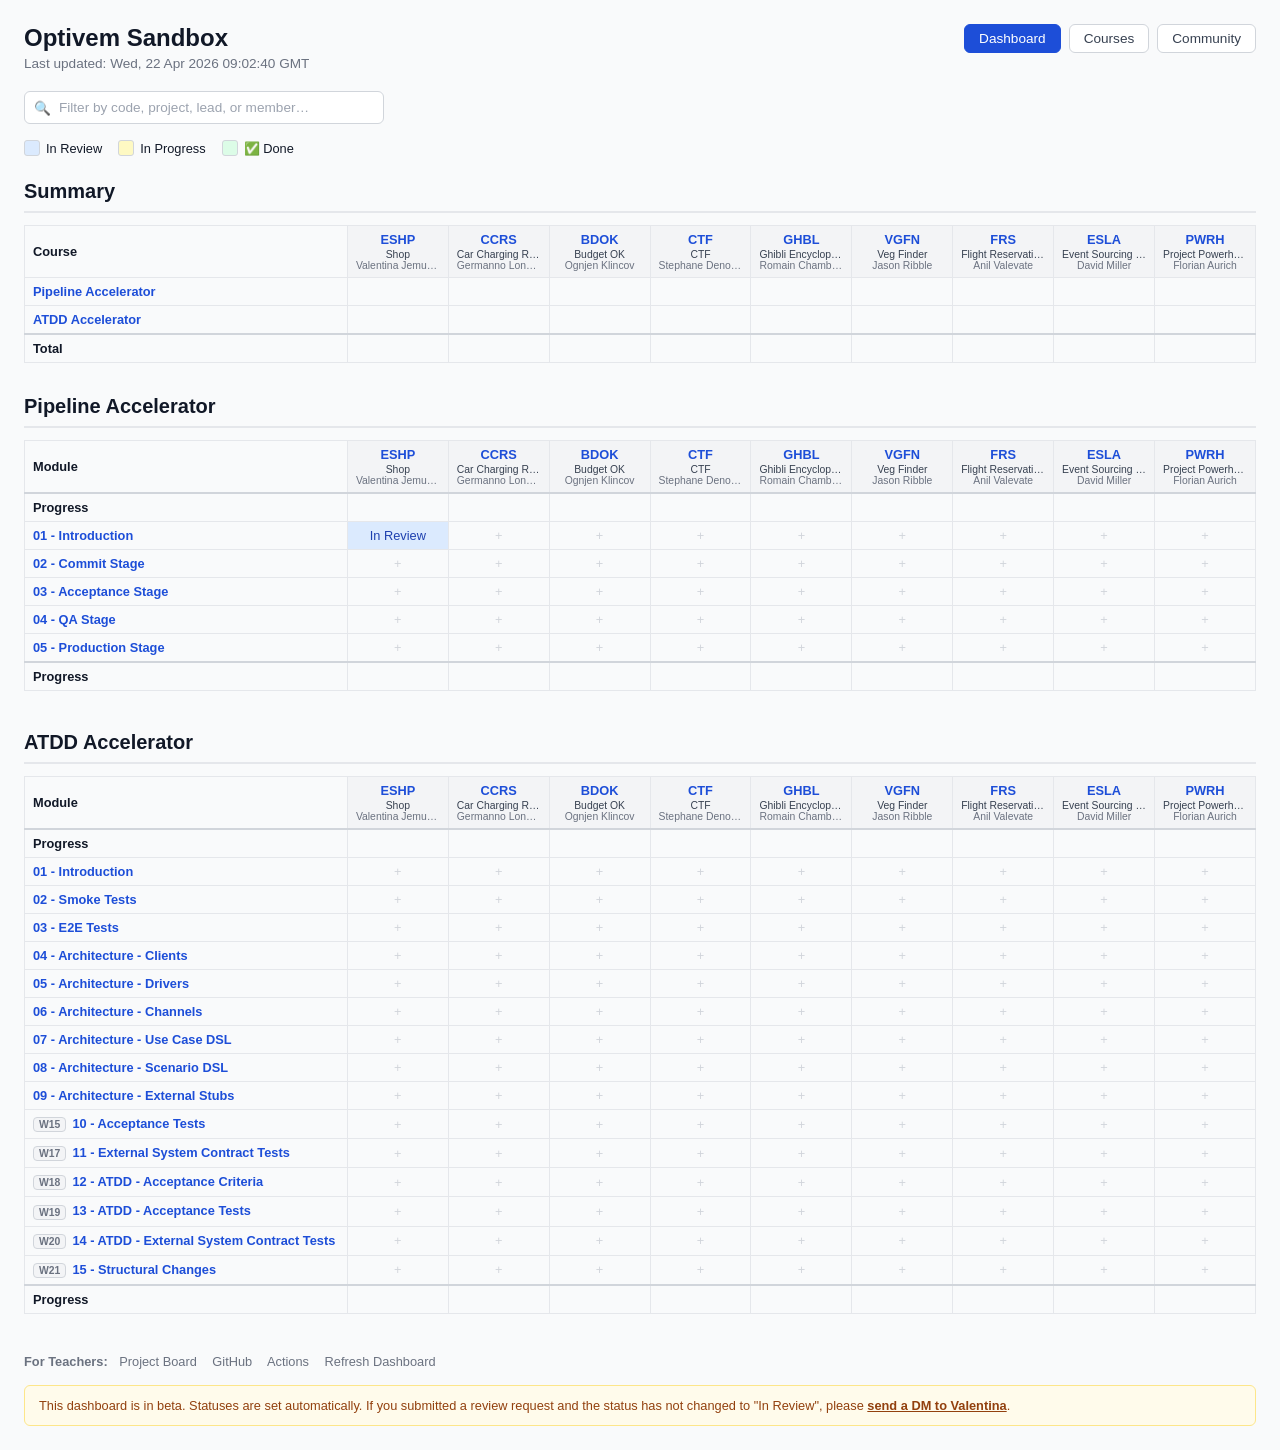
==== docs/index.html @ 404625a9 "chore: regenerate dashboard [skip ci]" ====
<!DOCTYPE html>
<html lang="en">
<head>
  <meta charset="UTF-8">
  <meta name="viewport" content="width=device-width, initial-scale=1.0">
  <title>Optivem Sandbox</title>
  <style>    * { margin: 0; padding: 0; box-sizing: border-box; }
    body { font-family: -apple-system, BlinkMacSystemFont, "Segoe UI", Roboto, sans-serif; background: #f9fafb; color: #111827; padding: 24px; }
    .header { display: flex; justify-content: space-between; align-items: flex-start; margin-bottom: 20px; }
    .header-left h1 { font-size: 1.5rem; margin-bottom: 4px; }
    .subtitle { color: #6b7280; font-size: 0.85rem; }
    .nav-tabs { display: flex; gap: 8px; }
    .nav-tab { display: inline-block; padding: 6px 14px; font-size: 0.85rem; font-weight: 500; border-radius: 6px; text-decoration: none; border: 1px solid #d1d5db; color: #374151; background: #fff; cursor: pointer; font-family: inherit; }
    .nav-tab:hover { background: #f3f4f6; }
    .nav-tab.active { background: #1d4ed8; color: #fff; border-color: #1d4ed8; cursor: default; }
    .summary-section { margin-bottom: 32px; }
    .summary-label { text-align: left; font-weight: 600; background: #f9fafb; white-space: nowrap; width: 320px; min-width: 320px; max-width: 320px; }
    .summary-label a { color: #1d4ed8; text-decoration: none; }
    .summary-label a:hover { text-decoration: underline; }
    .course-section { margin-bottom: 40px; }
    .course-title { font-size: 1.25rem; margin-bottom: 12px; padding-bottom: 8px; border-bottom: 2px solid #e5e7eb; }
    .course-empty { color: #6b7280; font-size: 0.85rem; font-style: italic; padding: 16px 0; }
    .table-wrapper { overflow-x: auto; }
    table { border-collapse: collapse; width: 100%; font-size: 0.8rem; }
    th, td { border: 1px solid #e5e7eb; padding: 6px 8px; text-align: center; white-space: nowrap; }
    th { background: #f3f4f6; font-weight: 600; position: sticky; top: 0; }
    .module-name { text-align: left; font-weight: 600; background: #f9fafb; white-space: nowrap; width: 320px; min-width: 320px; max-width: 320px; }
    .module-name a { color: #1d4ed8; text-decoration: none; }
    .module-name a:hover { text-decoration: underline; }
    .week-badge { display: inline-block; font-size: 0.65rem; font-weight: 600; color: #6b7280; background: #f3f4f6; border: 1px solid #d1d5db; border-radius: 4px; padding: 1px 5px; margin-right: 6px; vertical-align: middle; }
    .project-header { width: 80px; min-width: 80px; max-width: 80px; }
    .project-header a { color: #1d4ed8; text-decoration: none; }
    .project-header a:hover { text-decoration: underline; }
    .project-full-name { font-size: 0.65rem; font-weight: 400; color: #374151; margin-top: 2px; white-space: nowrap; overflow: hidden; text-overflow: ellipsis; }
    .project-lead { font-size: 0.65rem; font-weight: 400; color: #6b7280; white-space: nowrap; overflow: hidden; text-overflow: ellipsis; }
    .progress-row td { border-top: 2px solid #d1d5db; }
    .cell { width: 80px; min-width: 80px; max-width: 80px; overflow: hidden; text-overflow: ellipsis; }
    .cell a { text-decoration: none; display: block; width: 100%; }
    .cell a:hover { opacity: 0.8; }
    .cell-missing { color: #9ca3af; }
    .cell-missing a { color: #d1d5db; text-decoration: none; display: block; width: 100%; }
    .cell-missing a:hover { color: #6b7280; }
    .cell-in-review { background: #dbeafe; } .cell-in-review a { color: #1e40af; }
    .cell-in-progress { background: #fef9c3; } .cell-in-progress a { color: #92400e; }
    .cell-done { background: #dcfce7; } .cell-done a { color: #166534; }
    .progress-cell { min-width: 100px; font-weight: 600; font-size: 0.75rem; }
    .progress-active { color: #166534; }
    .progress-none { color: #9ca3af; }
    .legend { margin-top: 16px; margin-bottom: 24px; display: flex; gap: 16px; flex-wrap: wrap; font-size: 0.8rem; }
    .legend-item { display: flex; align-items: center; gap: 6px; }
    .legend-swatch { width: 16px; height: 16px; border-radius: 3px; border: 1px solid #d1d5db; }
    .module-legend { margin-top: 16px; font-size: 0.8rem; }
    .module-legend h3 { font-size: 0.85rem; margin-bottom: 6px; }
    .module-legend-list { display: grid; grid-template-columns: repeat(auto-fill, minmax(280px, 1fr)); gap: 2px 24px; }
    .module-legend-item { color: #374151; }
    .module-legend-item span { color: #6b7280; font-weight: 600; margin-right: 4px; }
    .disclaimer { margin-top: 16px; padding: 10px 14px; background: #fffbeb; border: 1px solid #fde68a; border-radius: 6px; font-size: 0.8rem; color: #92400e; line-height: 1.5; }
    .disclaimer a { color: #92400e; font-weight: 600; text-decoration: underline; }
    .disclaimer a:hover { color: #78350f; }
    .filter-bar { margin-bottom: 16px; position: relative; max-width: 360px; }
    .filter-input { width: 100%; padding: 8px 12px 8px 34px; font-size: 0.85rem; font-family: inherit; border: 1px solid #d1d5db; border-radius: 6px; background: #fff; color: #111827; outline: none; }
    .filter-input:focus { border-color: #1d4ed8; box-shadow: 0 0 0 2px rgba(29,78,216,0.15); }
    .filter-input::placeholder { color: #9ca3af; }
    .filter-icon { position: absolute; left: 10px; top: 50%; transform: translateY(-50%); color: #9ca3af; pointer-events: none; font-size: 0.85rem; }
    .teacher-links { margin-top: 16px; font-size: 0.8rem; color: #6b7280; }
    .teacher-links span { font-weight: 600; margin-right: 8px; }
    .teacher-links a { color: #6b7280; text-decoration: none; margin-right: 12px; }
    .teacher-links a:hover { color: #1d4ed8; text-decoration: underline; }
    /* Mobile cards */
    .cards { display: none; }
    .course-section-mobile { margin-bottom: 32px; }
    .card { background: #fff; border: 1px solid #e5e7eb; border-radius: 8px; padding: 16px; margin-bottom: 12px; }
    .card-header { display: flex; justify-content: space-between; align-items: baseline; margin-bottom: 8px; }
    .card-code { font-size: 0.7rem; color: #6b7280; font-weight: 600; }
    .card-name { font-size: 1rem; font-weight: 600; }
    .card-name a { color: #1d4ed8; text-decoration: none; }
    .card-lead { font-size: 0.8rem; color: #6b7280; margin-bottom: 8px; }
    .card-lead a { color: #6b7280; text-decoration: none; }
    .card-progress-label { font-size: 0.8rem; font-weight: 600; color: #374151; margin-bottom: 8px; }
    .card-modules { list-style: none; font-size: 0.8rem; }
    .card-modules li { display: flex; justify-content: space-between; padding: 4px 0; border-bottom: 1px solid #f3f4f6; }
    .card-modules li:last-child { border-bottom: none; }
    .card-module-item { display: flex; justify-content: space-between; align-items: center; }
    .card-module-name { color: #374151; }
    .card-module-status { font-weight: 600; }
    .card-module-status a { text-decoration: none; }
    .card-status-done { color: #166534; }
    .card-status-in-review { color: #1e40af; }
    .card-status-in-progress { color: #92400e; }
    .card-status-missing { color: #d1d5db; }
    .card-status-missing a { color: #d1d5db; text-decoration: none; }
    @media (max-width: 768px) {
      .desktop-content { display: none; }
      .cards { display: block; }
      body { padding: 16px; }
      .header { flex-direction: column; gap: 12px; }
      .nav-tabs { flex-wrap: wrap; }
    }
</style>
</head>
<body>
  <div class="header">
    <div class="header-left">
      <h1>Optivem Sandbox</h1>
      <p class="subtitle">Last updated: Wed, 22 Apr 2026 09:02:40 GMT</p>
    </div>
    <nav class="nav-tabs">
      <span class="nav-tab active">Dashboard</span>
      <a class="nav-tab" href="https://optivem.thinkific.com" target="_blank" rel="noopener">Courses</a>
      <a class="nav-tab" href="https://optivem.thinkific.com/hub/community/323633" target="_blank" rel="noopener">Community</a>
    </nav>
  </div>
  <div class="filter-bar">
    <span class="filter-icon">&#128269;</span>
    <input type="text" class="filter-input" id="projectFilter" placeholder="Filter by code, project, lead, or member…" autocomplete="off">
  </div>
  <div class="legend">
    <div class="legend-item"><div class="legend-swatch" style="background:#dbeafe"></div> In Review</div>
    <div class="legend-item"><div class="legend-swatch" style="background:#fef9c3"></div> In Progress</div>
    <div class="legend-item"><div class="legend-swatch" style="background:#dcfce7"></div> ✅ Done</div>
  </div>
  <div class="desktop-content">

  <div class="summary-section">
    <h2 class="course-title">Summary</h2>
    <div class="table-wrapper">
      <table>
        <thead>
          <tr>
            <th class="summary-label">Course</th>
            <th class="project-header" title="Shop — 0 / 20 modules completed (0%)"><a href="https://github.com/optivem/shop" target="_blank" rel="noopener" title="Shop">ESHP</a><div class="project-full-name">Shop</div><div class="project-lead">Valentina Jemuovic</div></th>
            <th class="project-header" title="Car Charging Reservation System — 0 / 20 modules completed (0%)"><a href="https://github.com/longhibeck/car-charging-reservation-system" target="_blank" rel="noopener" title="Car Charging Reservation System">CCRS</a><div class="project-full-name">Car Charging Reservation System</div><div class="project-lead">Germanno Longhi Beck</div></th>
            <th class="project-header" title="Budget OK — 0 / 20 modules completed (0%)"><a href="https://github.com/ognjenkl/budget-ok" target="_blank" rel="noopener" title="Budget OK">BDOK</a><div class="project-full-name">Budget OK</div><div class="project-lead">Ognjen Klincov</div></th>
            <th class="project-header" title="CTF — 0 / 20 modules completed (0%)"><a href="https://github.com/CurlyFire/ctf-sandbox" target="_blank" rel="noopener" title="CTF">CTF</a><div class="project-full-name">CTF</div><div class="project-lead">Stephane Denomme</div></th>
            <th class="project-header" title="Ghibli Encyclopedia — 0 / 20 modules completed (0%)"><a href="https://github.com/RomainChamb/ghibli-encyclopedia" target="_blank" rel="noopener" title="Ghibli Encyclopedia">GHBL</a><div class="project-full-name">Ghibli Encyclopedia</div><div class="project-lead">Romain Chambonnier</div></th>
            <th class="project-header" title="Veg Finder — 0 / 20 modules completed (0%)"><a href="https://github.com/jasonribble/veg-finder" target="_blank" rel="noopener" title="Veg Finder">VGFN</a><div class="project-full-name">Veg Finder</div><div class="project-lead">Jason Ribble</div></th>
            <th class="project-header" title="Flight Reservation System (FRS) — 0 / 20 modules completed (0%)"><a href="https://github.com/ArkCase/atdd-flight-reserve" target="_blank" rel="noopener" title="Flight Reservation System (FRS)">FRS</a><div class="project-full-name">Flight Reservation System (FRS)</div><div class="project-lead">Anil Valevate</div></th>
            <th class="project-header" title="Event Sourcing Learning Application — 0 / 20 modules completed (0%)"><a href="https://github.com/david-oc-miller/event-sourcing-demo" target="_blank" rel="noopener" title="Event Sourcing Learning Application">ESLA</a><div class="project-full-name">Event Sourcing Learning Application</div><div class="project-lead">David Miller</div></th>
            <th class="project-header" title="Project Powerhouse — 0 / 20 modules completed (0%)"><a href="https://github.com/vilosia-ai/demo-customer-portal" target="_blank" rel="noopener" title="Project Powerhouse">PWRH</a><div class="project-full-name">Project Powerhouse</div><div class="project-lead">Florian Aurich</div></th>
          </tr>
        </thead>
        <tbody>
          <tr>
            <td class="summary-label"><a href="#course-pipeline">Pipeline Accelerator</a></td>
              <td class="cell progress-cell progress-none"></td>
              <td class="cell progress-cell progress-none"></td>
              <td class="cell progress-cell progress-none"></td>
              <td class="cell progress-cell progress-none"></td>
              <td class="cell progress-cell progress-none"></td>
              <td class="cell progress-cell progress-none"></td>
              <td class="cell progress-cell progress-none"></td>
              <td class="cell progress-cell progress-none"></td>
              <td class="cell progress-cell progress-none"></td>
          </tr>
          <tr>
            <td class="summary-label"><a href="#course-atdd">ATDD Accelerator</a></td>
              <td class="cell progress-cell progress-none"></td>
              <td class="cell progress-cell progress-none"></td>
              <td class="cell progress-cell progress-none"></td>
              <td class="cell progress-cell progress-none"></td>
              <td class="cell progress-cell progress-none"></td>
              <td class="cell progress-cell progress-none"></td>
              <td class="cell progress-cell progress-none"></td>
              <td class="cell progress-cell progress-none"></td>
              <td class="cell progress-cell progress-none"></td>
          </tr>
          <tr class="progress-row">
            <td class="summary-label"><strong>Total</strong></td>
              <td class="cell progress-cell progress-none"></td>
              <td class="cell progress-cell progress-none"></td>
              <td class="cell progress-cell progress-none"></td>
              <td class="cell progress-cell progress-none"></td>
              <td class="cell progress-cell progress-none"></td>
              <td class="cell progress-cell progress-none"></td>
              <td class="cell progress-cell progress-none"></td>
              <td class="cell progress-cell progress-none"></td>
              <td class="cell progress-cell progress-none"></td>
          </tr>
        </tbody>
      </table>
    </div>
  </div>

  <div class="course-section" id="course-pipeline">
    <h2 class="course-title">Pipeline Accelerator</h2>
    <div class="table-wrapper">
      <table>
        <thead>
          <tr>
            <th class="module-name">Module</th>
            <th class="project-header" title="Shop — 0 / 5 modules completed (0%)"><a href="https://github.com/optivem/shop" target="_blank" rel="noopener" title="Shop">ESHP</a><div class="project-full-name">Shop</div><div class="project-lead">Valentina Jemuovic</div></th>
            <th class="project-header" title="Car Charging Reservation System — 0 / 5 modules completed (0%)"><a href="https://github.com/longhibeck/car-charging-reservation-system" target="_blank" rel="noopener" title="Car Charging Reservation System">CCRS</a><div class="project-full-name">Car Charging Reservation System</div><div class="project-lead">Germanno Longhi Beck</div></th>
            <th class="project-header" title="Budget OK — 0 / 5 modules completed (0%)"><a href="https://github.com/ognjenkl/budget-ok" target="_blank" rel="noopener" title="Budget OK">BDOK</a><div class="project-full-name">Budget OK</div><div class="project-lead">Ognjen Klincov</div></th>
            <th class="project-header" title="CTF — 0 / 5 modules completed (0%)"><a href="https://github.com/CurlyFire/ctf-sandbox" target="_blank" rel="noopener" title="CTF">CTF</a><div class="project-full-name">CTF</div><div class="project-lead">Stephane Denomme</div></th>
            <th class="project-header" title="Ghibli Encyclopedia — 0 / 5 modules completed (0%)"><a href="https://github.com/RomainChamb/ghibli-encyclopedia" target="_blank" rel="noopener" title="Ghibli Encyclopedia">GHBL</a><div class="project-full-name">Ghibli Encyclopedia</div><div class="project-lead">Romain Chambonnier</div></th>
            <th class="project-header" title="Veg Finder — 0 / 5 modules completed (0%)"><a href="https://github.com/jasonribble/veg-finder" target="_blank" rel="noopener" title="Veg Finder">VGFN</a><div class="project-full-name">Veg Finder</div><div class="project-lead">Jason Ribble</div></th>
            <th class="project-header" title="Flight Reservation System (FRS) — 0 / 5 modules completed (0%)"><a href="https://github.com/ArkCase/atdd-flight-reserve" target="_blank" rel="noopener" title="Flight Reservation System (FRS)">FRS</a><div class="project-full-name">Flight Reservation System (FRS)</div><div class="project-lead">Anil Valevate</div></th>
            <th class="project-header" title="Event Sourcing Learning Application — 0 / 5 modules completed (0%)"><a href="https://github.com/david-oc-miller/event-sourcing-demo" target="_blank" rel="noopener" title="Event Sourcing Learning Application">ESLA</a><div class="project-full-name">Event Sourcing Learning Application</div><div class="project-lead">David Miller</div></th>
            <th class="project-header" title="Project Powerhouse — 0 / 5 modules completed (0%)"><a href="https://github.com/vilosia-ai/demo-customer-portal" target="_blank" rel="noopener" title="Project Powerhouse">PWRH</a><div class="project-full-name">Project Powerhouse</div><div class="project-lead">Florian Aurich</div></th>
          </tr>
          <tr class="progress-row">
            <td class="module-name"><strong>Progress</strong></td>
              <td class="cell progress-cell progress-none"></td>
              <td class="cell progress-cell progress-none"></td>
              <td class="cell progress-cell progress-none"></td>
              <td class="cell progress-cell progress-none"></td>
              <td class="cell progress-cell progress-none"></td>
              <td class="cell progress-cell progress-none"></td>
              <td class="cell progress-cell progress-none"></td>
              <td class="cell progress-cell progress-none"></td>
              <td class="cell progress-cell progress-none"></td>
          </tr>
        </thead>
        <tbody>
          <tr>
            <td class="module-name"><a href="https://optivem.thinkific.com/courses/take/pipeline/texts/73800730-overview" target="_blank" rel="noopener">01 - Introduction</a></td>
              <td class="cell cell-in-review"><a href="https://github.com/optivem/sandbox/issues/81" target="_blank" rel="noopener" title="ESHP: In Review">In Review</a></td>
              <td class="cell cell-missing"><a href="https://github.com/optivem/sandbox/issues/new?title=01%20-%20Introduction&body=%3E%20**%E2%9A%A0%EF%B8%8F%20This%20ticket%20is%20auto-generated.%20Please%20do%20not%20change%20the%20title%20or%20contents%20below.%20Just%20click%20the%20%22Create%22%20button%20below.%20After%20a%20few%20minutes%2C%20the%20ticket%20will%20be%20automatically%20assigned%20to%20a%20reviewer%20%E2%80%94%20no%20further%20action%20needed.%20You%20can%20add%20comments%20after%20the%20ticket%20is%20created.**%0A%0A%23%23%23%20Course%0A%0APipeline%20Accelerator%0A%0A%23%23%23%20Project%0A%0ACar%20Charging%20Reservation%20System%0A%0A%23%23%23%20Module%0A%0A01%20-%20Introduction%0A%0A%3E%20**%E2%9A%A0%EF%B8%8F%20This%20ticket%20is%20auto-generated.%20Please%20do%20not%20change%20the%20title%20or%20contents%20below.%20Just%20click%20the%20%22Create%22%20button%20below.%20After%20a%20few%20minutes%2C%20the%20ticket%20will%20be%20automatically%20assigned%20to%20a%20reviewer%20%E2%80%94%20no%20further%20action%20needed.%20You%20can%20add%20comments%20after%20the%20ticket%20is%20created.**" target="_blank" rel="noopener" title="Create ticket for CCRS - 01 - Introduction">+</a></td>
              <td class="cell cell-missing"><a href="https://github.com/optivem/sandbox/issues/new?title=01%20-%20Introduction&body=%3E%20**%E2%9A%A0%EF%B8%8F%20This%20ticket%20is%20auto-generated.%20Please%20do%20not%20change%20the%20title%20or%20contents%20below.%20Just%20click%20the%20%22Create%22%20button%20below.%20After%20a%20few%20minutes%2C%20the%20ticket%20will%20be%20automatically%20assigned%20to%20a%20reviewer%20%E2%80%94%20no%20further%20action%20needed.%20You%20can%20add%20comments%20after%20the%20ticket%20is%20created.**%0A%0A%23%23%23%20Course%0A%0APipeline%20Accelerator%0A%0A%23%23%23%20Project%0A%0ABudget%20OK%0A%0A%23%23%23%20Module%0A%0A01%20-%20Introduction%0A%0A%3E%20**%E2%9A%A0%EF%B8%8F%20This%20ticket%20is%20auto-generated.%20Please%20do%20not%20change%20the%20title%20or%20contents%20below.%20Just%20click%20the%20%22Create%22%20button%20below.%20After%20a%20few%20minutes%2C%20the%20ticket%20will%20be%20automatically%20assigned%20to%20a%20reviewer%20%E2%80%94%20no%20further%20action%20needed.%20You%20can%20add%20comments%20after%20the%20ticket%20is%20created.**" target="_blank" rel="noopener" title="Create ticket for BDOK - 01 - Introduction">+</a></td>
              <td class="cell cell-missing"><a href="https://github.com/optivem/sandbox/issues/new?title=01%20-%20Introduction&body=%3E%20**%E2%9A%A0%EF%B8%8F%20This%20ticket%20is%20auto-generated.%20Please%20do%20not%20change%20the%20title%20or%20contents%20below.%20Just%20click%20the%20%22Create%22%20button%20below.%20After%20a%20few%20minutes%2C%20the%20ticket%20will%20be%20automatically%20assigned%20to%20a%20reviewer%20%E2%80%94%20no%20further%20action%20needed.%20You%20can%20add%20comments%20after%20the%20ticket%20is%20created.**%0A%0A%23%23%23%20Course%0A%0APipeline%20Accelerator%0A%0A%23%23%23%20Project%0A%0ACTF%0A%0A%23%23%23%20Module%0A%0A01%20-%20Introduction%0A%0A%3E%20**%E2%9A%A0%EF%B8%8F%20This%20ticket%20is%20auto-generated.%20Please%20do%20not%20change%20the%20title%20or%20contents%20below.%20Just%20click%20the%20%22Create%22%20button%20below.%20After%20a%20few%20minutes%2C%20the%20ticket%20will%20be%20automatically%20assigned%20to%20a%20reviewer%20%E2%80%94%20no%20further%20action%20needed.%20You%20can%20add%20comments%20after%20the%20ticket%20is%20created.**" target="_blank" rel="noopener" title="Create ticket for CTF - 01 - Introduction">+</a></td>
              <td class="cell cell-missing"><a href="https://github.com/optivem/sandbox/issues/new?title=01%20-%20Introduction&body=%3E%20**%E2%9A%A0%EF%B8%8F%20This%20ticket%20is%20auto-generated.%20Please%20do%20not%20change%20the%20title%20or%20contents%20below.%20Just%20click%20the%20%22Create%22%20button%20below.%20After%20a%20few%20minutes%2C%20the%20ticket%20will%20be%20automatically%20assigned%20to%20a%20reviewer%20%E2%80%94%20no%20further%20action%20needed.%20You%20can%20add%20comments%20after%20the%20ticket%20is%20created.**%0A%0A%23%23%23%20Course%0A%0APipeline%20Accelerator%0A%0A%23%23%23%20Project%0A%0AGhibli%20Encyclopedia%0A%0A%23%23%23%20Module%0A%0A01%20-%20Introduction%0A%0A%3E%20**%E2%9A%A0%EF%B8%8F%20This%20ticket%20is%20auto-generated.%20Please%20do%20not%20change%20the%20title%20or%20contents%20below.%20Just%20click%20the%20%22Create%22%20button%20below.%20After%20a%20few%20minutes%2C%20the%20ticket%20will%20be%20automatically%20assigned%20to%20a%20reviewer%20%E2%80%94%20no%20further%20action%20needed.%20You%20can%20add%20comments%20after%20the%20ticket%20is%20created.**" target="_blank" rel="noopener" title="Create ticket for GHBL - 01 - Introduction">+</a></td>
              <td class="cell cell-missing"><a href="https://github.com/optivem/sandbox/issues/new?title=01%20-%20Introduction&body=%3E%20**%E2%9A%A0%EF%B8%8F%20This%20ticket%20is%20auto-generated.%20Please%20do%20not%20change%20the%20title%20or%20contents%20below.%20Just%20click%20the%20%22Create%22%20button%20below.%20After%20a%20few%20minutes%2C%20the%20ticket%20will%20be%20automatically%20assigned%20to%20a%20reviewer%20%E2%80%94%20no%20further%20action%20needed.%20You%20can%20add%20comments%20after%20the%20ticket%20is%20created.**%0A%0A%23%23%23%20Course%0A%0APipeline%20Accelerator%0A%0A%23%23%23%20Project%0A%0AVeg%20Finder%0A%0A%23%23%23%20Module%0A%0A01%20-%20Introduction%0A%0A%3E%20**%E2%9A%A0%EF%B8%8F%20This%20ticket%20is%20auto-generated.%20Please%20do%20not%20change%20the%20title%20or%20contents%20below.%20Just%20click%20the%20%22Create%22%20button%20below.%20After%20a%20few%20minutes%2C%20the%20ticket%20will%20be%20automatically%20assigned%20to%20a%20reviewer%20%E2%80%94%20no%20further%20action%20needed.%20You%20can%20add%20comments%20after%20the%20ticket%20is%20created.**" target="_blank" rel="noopener" title="Create ticket for VGFN - 01 - Introduction">+</a></td>
              <td class="cell cell-missing"><a href="https://github.com/optivem/sandbox/issues/new?title=01%20-%20Introduction&body=%3E%20**%E2%9A%A0%EF%B8%8F%20This%20ticket%20is%20auto-generated.%20Please%20do%20not%20change%20the%20title%20or%20contents%20below.%20Just%20click%20the%20%22Create%22%20button%20below.%20After%20a%20few%20minutes%2C%20the%20ticket%20will%20be%20automatically%20assigned%20to%20a%20reviewer%20%E2%80%94%20no%20further%20action%20needed.%20You%20can%20add%20comments%20after%20the%20ticket%20is%20created.**%0A%0A%23%23%23%20Course%0A%0APipeline%20Accelerator%0A%0A%23%23%23%20Project%0A%0AFlight%20Reservation%20System%20(FRS)%0A%0A%23%23%23%20Module%0A%0A01%20-%20Introduction%0A%0A%3E%20**%E2%9A%A0%EF%B8%8F%20This%20ticket%20is%20auto-generated.%20Please%20do%20not%20change%20the%20title%20or%20contents%20below.%20Just%20click%20the%20%22Create%22%20button%20below.%20After%20a%20few%20minutes%2C%20the%20ticket%20will%20be%20automatically%20assigned%20to%20a%20reviewer%20%E2%80%94%20no%20further%20action%20needed.%20You%20can%20add%20comments%20after%20the%20ticket%20is%20created.**" target="_blank" rel="noopener" title="Create ticket for FRS - 01 - Introduction">+</a></td>
              <td class="cell cell-missing"><a href="https://github.com/optivem/sandbox/issues/new?title=01%20-%20Introduction&body=%3E%20**%E2%9A%A0%EF%B8%8F%20This%20ticket%20is%20auto-generated.%20Please%20do%20not%20change%20the%20title%20or%20contents%20below.%20Just%20click%20the%20%22Create%22%20button%20below.%20After%20a%20few%20minutes%2C%20the%20ticket%20will%20be%20automatically%20assigned%20to%20a%20reviewer%20%E2%80%94%20no%20further%20action%20needed.%20You%20can%20add%20comments%20after%20the%20ticket%20is%20created.**%0A%0A%23%23%23%20Course%0A%0APipeline%20Accelerator%0A%0A%23%23%23%20Project%0A%0AEvent%20Sourcing%20Learning%20Application%0A%0A%23%23%23%20Module%0A%0A01%20-%20Introduction%0A%0A%3E%20**%E2%9A%A0%EF%B8%8F%20This%20ticket%20is%20auto-generated.%20Please%20do%20not%20change%20the%20title%20or%20contents%20below.%20Just%20click%20the%20%22Create%22%20button%20below.%20After%20a%20few%20minutes%2C%20the%20ticket%20will%20be%20automatically%20assigned%20to%20a%20reviewer%20%E2%80%94%20no%20further%20action%20needed.%20You%20can%20add%20comments%20after%20the%20ticket%20is%20created.**" target="_blank" rel="noopener" title="Create ticket for ESLA - 01 - Introduction">+</a></td>
              <td class="cell cell-missing"><a href="https://github.com/optivem/sandbox/issues/new?title=01%20-%20Introduction&body=%3E%20**%E2%9A%A0%EF%B8%8F%20This%20ticket%20is%20auto-generated.%20Please%20do%20not%20change%20the%20title%20or%20contents%20below.%20Just%20click%20the%20%22Create%22%20button%20below.%20After%20a%20few%20minutes%2C%20the%20ticket%20will%20be%20automatically%20assigned%20to%20a%20reviewer%20%E2%80%94%20no%20further%20action%20needed.%20You%20can%20add%20comments%20after%20the%20ticket%20is%20created.**%0A%0A%23%23%23%20Course%0A%0APipeline%20Accelerator%0A%0A%23%23%23%20Project%0A%0AProject%20Powerhouse%0A%0A%23%23%23%20Module%0A%0A01%20-%20Introduction%0A%0A%3E%20**%E2%9A%A0%EF%B8%8F%20This%20ticket%20is%20auto-generated.%20Please%20do%20not%20change%20the%20title%20or%20contents%20below.%20Just%20click%20the%20%22Create%22%20button%20below.%20After%20a%20few%20minutes%2C%20the%20ticket%20will%20be%20automatically%20assigned%20to%20a%20reviewer%20%E2%80%94%20no%20further%20action%20needed.%20You%20can%20add%20comments%20after%20the%20ticket%20is%20created.**" target="_blank" rel="noopener" title="Create ticket for PWRH - 01 - Introduction">+</a></td>
          </tr>
          <tr>
            <td class="module-name"><a href="https://optivem.thinkific.com/courses/take/pipeline/texts/73800764-overview" target="_blank" rel="noopener">02 - Commit Stage</a></td>
              <td class="cell cell-missing"><a href="https://github.com/optivem/sandbox/issues/new?title=02%20-%20Commit%20Stage&body=%3E%20**%E2%9A%A0%EF%B8%8F%20This%20ticket%20is%20auto-generated.%20Please%20do%20not%20change%20the%20title%20or%20contents%20below.%20Just%20click%20the%20%22Create%22%20button%20below.%20After%20a%20few%20minutes%2C%20the%20ticket%20will%20be%20automatically%20assigned%20to%20a%20reviewer%20%E2%80%94%20no%20further%20action%20needed.%20You%20can%20add%20comments%20after%20the%20ticket%20is%20created.**%0A%0A%23%23%23%20Course%0A%0APipeline%20Accelerator%0A%0A%23%23%23%20Project%0A%0AShop%0A%0A%23%23%23%20Module%0A%0A02%20-%20Commit%20Stage%0A%0A%3E%20**%E2%9A%A0%EF%B8%8F%20This%20ticket%20is%20auto-generated.%20Please%20do%20not%20change%20the%20title%20or%20contents%20below.%20Just%20click%20the%20%22Create%22%20button%20below.%20After%20a%20few%20minutes%2C%20the%20ticket%20will%20be%20automatically%20assigned%20to%20a%20reviewer%20%E2%80%94%20no%20further%20action%20needed.%20You%20can%20add%20comments%20after%20the%20ticket%20is%20created.**" target="_blank" rel="noopener" title="Create ticket for ESHP - 02 - Commit Stage">+</a></td>
              <td class="cell cell-missing"><a href="https://github.com/optivem/sandbox/issues/new?title=02%20-%20Commit%20Stage&body=%3E%20**%E2%9A%A0%EF%B8%8F%20This%20ticket%20is%20auto-generated.%20Please%20do%20not%20change%20the%20title%20or%20contents%20below.%20Just%20click%20the%20%22Create%22%20button%20below.%20After%20a%20few%20minutes%2C%20the%20ticket%20will%20be%20automatically%20assigned%20to%20a%20reviewer%20%E2%80%94%20no%20further%20action%20needed.%20You%20can%20add%20comments%20after%20the%20ticket%20is%20created.**%0A%0A%23%23%23%20Course%0A%0APipeline%20Accelerator%0A%0A%23%23%23%20Project%0A%0ACar%20Charging%20Reservation%20System%0A%0A%23%23%23%20Module%0A%0A02%20-%20Commit%20Stage%0A%0A%3E%20**%E2%9A%A0%EF%B8%8F%20This%20ticket%20is%20auto-generated.%20Please%20do%20not%20change%20the%20title%20or%20contents%20below.%20Just%20click%20the%20%22Create%22%20button%20below.%20After%20a%20few%20minutes%2C%20the%20ticket%20will%20be%20automatically%20assigned%20to%20a%20reviewer%20%E2%80%94%20no%20further%20action%20needed.%20You%20can%20add%20comments%20after%20the%20ticket%20is%20created.**" target="_blank" rel="noopener" title="Create ticket for CCRS - 02 - Commit Stage">+</a></td>
              <td class="cell cell-missing"><a href="https://github.com/optivem/sandbox/issues/new?title=02%20-%20Commit%20Stage&body=%3E%20**%E2%9A%A0%EF%B8%8F%20This%20ticket%20is%20auto-generated.%20Please%20do%20not%20change%20the%20title%20or%20contents%20below.%20Just%20click%20the%20%22Create%22%20button%20below.%20After%20a%20few%20minutes%2C%20the%20ticket%20will%20be%20automatically%20assigned%20to%20a%20reviewer%20%E2%80%94%20no%20further%20action%20needed.%20You%20can%20add%20comments%20after%20the%20ticket%20is%20created.**%0A%0A%23%23%23%20Course%0A%0APipeline%20Accelerator%0A%0A%23%23%23%20Project%0A%0ABudget%20OK%0A%0A%23%23%23%20Module%0A%0A02%20-%20Commit%20Stage%0A%0A%3E%20**%E2%9A%A0%EF%B8%8F%20This%20ticket%20is%20auto-generated.%20Please%20do%20not%20change%20the%20title%20or%20contents%20below.%20Just%20click%20the%20%22Create%22%20button%20below.%20After%20a%20few%20minutes%2C%20the%20ticket%20will%20be%20automatically%20assigned%20to%20a%20reviewer%20%E2%80%94%20no%20further%20action%20needed.%20You%20can%20add%20comments%20after%20the%20ticket%20is%20created.**" target="_blank" rel="noopener" title="Create ticket for BDOK - 02 - Commit Stage">+</a></td>
              <td class="cell cell-missing"><a href="https://github.com/optivem/sandbox/issues/new?title=02%20-%20Commit%20Stage&body=%3E%20**%E2%9A%A0%EF%B8%8F%20This%20ticket%20is%20auto-generated.%20Please%20do%20not%20change%20the%20title%20or%20contents%20below.%20Just%20click%20the%20%22Create%22%20button%20below.%20After%20a%20few%20minutes%2C%20the%20ticket%20will%20be%20automatically%20assigned%20to%20a%20reviewer%20%E2%80%94%20no%20further%20action%20needed.%20You%20can%20add%20comments%20after%20the%20ticket%20is%20created.**%0A%0A%23%23%23%20Course%0A%0APipeline%20Accelerator%0A%0A%23%23%23%20Project%0A%0ACTF%0A%0A%23%23%23%20Module%0A%0A02%20-%20Commit%20Stage%0A%0A%3E%20**%E2%9A%A0%EF%B8%8F%20This%20ticket%20is%20auto-generated.%20Please%20do%20not%20change%20the%20title%20or%20contents%20below.%20Just%20click%20the%20%22Create%22%20button%20below.%20After%20a%20few%20minutes%2C%20the%20ticket%20will%20be%20automatically%20assigned%20to%20a%20reviewer%20%E2%80%94%20no%20further%20action%20needed.%20You%20can%20add%20comments%20after%20the%20ticket%20is%20created.**" target="_blank" rel="noopener" title="Create ticket for CTF - 02 - Commit Stage">+</a></td>
              <td class="cell cell-missing"><a href="https://github.com/optivem/sandbox/issues/new?title=02%20-%20Commit%20Stage&body=%3E%20**%E2%9A%A0%EF%B8%8F%20This%20ticket%20is%20auto-generated.%20Please%20do%20not%20change%20the%20title%20or%20contents%20below.%20Just%20click%20the%20%22Create%22%20button%20below.%20After%20a%20few%20minutes%2C%20the%20ticket%20will%20be%20automatically%20assigned%20to%20a%20reviewer%20%E2%80%94%20no%20further%20action%20needed.%20You%20can%20add%20comments%20after%20the%20ticket%20is%20created.**%0A%0A%23%23%23%20Course%0A%0APipeline%20Accelerator%0A%0A%23%23%23%20Project%0A%0AGhibli%20Encyclopedia%0A%0A%23%23%23%20Module%0A%0A02%20-%20Commit%20Stage%0A%0A%3E%20**%E2%9A%A0%EF%B8%8F%20This%20ticket%20is%20auto-generated.%20Please%20do%20not%20change%20the%20title%20or%20contents%20below.%20Just%20click%20the%20%22Create%22%20button%20below.%20After%20a%20few%20minutes%2C%20the%20ticket%20will%20be%20automatically%20assigned%20to%20a%20reviewer%20%E2%80%94%20no%20further%20action%20needed.%20You%20can%20add%20comments%20after%20the%20ticket%20is%20created.**" target="_blank" rel="noopener" title="Create ticket for GHBL - 02 - Commit Stage">+</a></td>
              <td class="cell cell-missing"><a href="https://github.com/optivem/sandbox/issues/new?title=02%20-%20Commit%20Stage&body=%3E%20**%E2%9A%A0%EF%B8%8F%20This%20ticket%20is%20auto-generated.%20Please%20do%20not%20change%20the%20title%20or%20contents%20below.%20Just%20click%20the%20%22Create%22%20button%20below.%20After%20a%20few%20minutes%2C%20the%20ticket%20will%20be%20automatically%20assigned%20to%20a%20reviewer%20%E2%80%94%20no%20further%20action%20needed.%20You%20can%20add%20comments%20after%20the%20ticket%20is%20created.**%0A%0A%23%23%23%20Course%0A%0APipeline%20Accelerator%0A%0A%23%23%23%20Project%0A%0AVeg%20Finder%0A%0A%23%23%23%20Module%0A%0A02%20-%20Commit%20Stage%0A%0A%3E%20**%E2%9A%A0%EF%B8%8F%20This%20ticket%20is%20auto-generated.%20Please%20do%20not%20change%20the%20title%20or%20contents%20below.%20Just%20click%20the%20%22Create%22%20button%20below.%20After%20a%20few%20minutes%2C%20the%20ticket%20will%20be%20automatically%20assigned%20to%20a%20reviewer%20%E2%80%94%20no%20further%20action%20needed.%20You%20can%20add%20comments%20after%20the%20ticket%20is%20created.**" target="_blank" rel="noopener" title="Create ticket for VGFN - 02 - Commit Stage">+</a></td>
              <td class="cell cell-missing"><a href="https://github.com/optivem/sandbox/issues/new?title=02%20-%20Commit%20Stage&body=%3E%20**%E2%9A%A0%EF%B8%8F%20This%20ticket%20is%20auto-generated.%20Please%20do%20not%20change%20the%20title%20or%20contents%20below.%20Just%20click%20the%20%22Create%22%20button%20below.%20After%20a%20few%20minutes%2C%20the%20ticket%20will%20be%20automatically%20assigned%20to%20a%20reviewer%20%E2%80%94%20no%20further%20action%20needed.%20You%20can%20add%20comments%20after%20the%20ticket%20is%20created.**%0A%0A%23%23%23%20Course%0A%0APipeline%20Accelerator%0A%0A%23%23%23%20Project%0A%0AFlight%20Reservation%20System%20(FRS)%0A%0A%23%23%23%20Module%0A%0A02%20-%20Commit%20Stage%0A%0A%3E%20**%E2%9A%A0%EF%B8%8F%20This%20ticket%20is%20auto-generated.%20Please%20do%20not%20change%20the%20title%20or%20contents%20below.%20Just%20click%20the%20%22Create%22%20button%20below.%20After%20a%20few%20minutes%2C%20the%20ticket%20will%20be%20automatically%20assigned%20to%20a%20reviewer%20%E2%80%94%20no%20further%20action%20needed.%20You%20can%20add%20comments%20after%20the%20ticket%20is%20created.**" target="_blank" rel="noopener" title="Create ticket for FRS - 02 - Commit Stage">+</a></td>
              <td class="cell cell-missing"><a href="https://github.com/optivem/sandbox/issues/new?title=02%20-%20Commit%20Stage&body=%3E%20**%E2%9A%A0%EF%B8%8F%20This%20ticket%20is%20auto-generated.%20Please%20do%20not%20change%20the%20title%20or%20contents%20below.%20Just%20click%20the%20%22Create%22%20button%20below.%20After%20a%20few%20minutes%2C%20the%20ticket%20will%20be%20automatically%20assigned%20to%20a%20reviewer%20%E2%80%94%20no%20further%20action%20needed.%20You%20can%20add%20comments%20after%20the%20ticket%20is%20created.**%0A%0A%23%23%23%20Course%0A%0APipeline%20Accelerator%0A%0A%23%23%23%20Project%0A%0AEvent%20Sourcing%20Learning%20Application%0A%0A%23%23%23%20Module%0A%0A02%20-%20Commit%20Stage%0A%0A%3E%20**%E2%9A%A0%EF%B8%8F%20This%20ticket%20is%20auto-generated.%20Please%20do%20not%20change%20the%20title%20or%20contents%20below.%20Just%20click%20the%20%22Create%22%20button%20below.%20After%20a%20few%20minutes%2C%20the%20ticket%20will%20be%20automatically%20assigned%20to%20a%20reviewer%20%E2%80%94%20no%20further%20action%20needed.%20You%20can%20add%20comments%20after%20the%20ticket%20is%20created.**" target="_blank" rel="noopener" title="Create ticket for ESLA - 02 - Commit Stage">+</a></td>
              <td class="cell cell-missing"><a href="https://github.com/optivem/sandbox/issues/new?title=02%20-%20Commit%20Stage&body=%3E%20**%E2%9A%A0%EF%B8%8F%20This%20ticket%20is%20auto-generated.%20Please%20do%20not%20change%20the%20title%20or%20contents%20below.%20Just%20click%20the%20%22Create%22%20button%20below.%20After%20a%20few%20minutes%2C%20the%20ticket%20will%20be%20automatically%20assigned%20to%20a%20reviewer%20%E2%80%94%20no%20further%20action%20needed.%20You%20can%20add%20comments%20after%20the%20ticket%20is%20created.**%0A%0A%23%23%23%20Course%0A%0APipeline%20Accelerator%0A%0A%23%23%23%20Project%0A%0AProject%20Powerhouse%0A%0A%23%23%23%20Module%0A%0A02%20-%20Commit%20Stage%0A%0A%3E%20**%E2%9A%A0%EF%B8%8F%20This%20ticket%20is%20auto-generated.%20Please%20do%20not%20change%20the%20title%20or%20contents%20below.%20Just%20click%20the%20%22Create%22%20button%20below.%20After%20a%20few%20minutes%2C%20the%20ticket%20will%20be%20automatically%20assigned%20to%20a%20reviewer%20%E2%80%94%20no%20further%20action%20needed.%20You%20can%20add%20comments%20after%20the%20ticket%20is%20created.**" target="_blank" rel="noopener" title="Create ticket for PWRH - 02 - Commit Stage">+</a></td>
          </tr>
          <tr>
            <td class="module-name"><a href="https://optivem.thinkific.com/courses/take/pipeline/texts/73800794-overview" target="_blank" rel="noopener">03 - Acceptance Stage</a></td>
              <td class="cell cell-missing"><a href="https://github.com/optivem/sandbox/issues/new?title=03%20-%20Acceptance%20Stage&body=%3E%20**%E2%9A%A0%EF%B8%8F%20This%20ticket%20is%20auto-generated.%20Please%20do%20not%20change%20the%20title%20or%20contents%20below.%20Just%20click%20the%20%22Create%22%20button%20below.%20After%20a%20few%20minutes%2C%20the%20ticket%20will%20be%20automatically%20assigned%20to%20a%20reviewer%20%E2%80%94%20no%20further%20action%20needed.%20You%20can%20add%20comments%20after%20the%20ticket%20is%20created.**%0A%0A%23%23%23%20Course%0A%0APipeline%20Accelerator%0A%0A%23%23%23%20Project%0A%0AShop%0A%0A%23%23%23%20Module%0A%0A03%20-%20Acceptance%20Stage%0A%0A%3E%20**%E2%9A%A0%EF%B8%8F%20This%20ticket%20is%20auto-generated.%20Please%20do%20not%20change%20the%20title%20or%20contents%20below.%20Just%20click%20the%20%22Create%22%20button%20below.%20After%20a%20few%20minutes%2C%20the%20ticket%20will%20be%20automatically%20assigned%20to%20a%20reviewer%20%E2%80%94%20no%20further%20action%20needed.%20You%20can%20add%20comments%20after%20the%20ticket%20is%20created.**" target="_blank" rel="noopener" title="Create ticket for ESHP - 03 - Acceptance Stage">+</a></td>
              <td class="cell cell-missing"><a href="https://github.com/optivem/sandbox/issues/new?title=03%20-%20Acceptance%20Stage&body=%3E%20**%E2%9A%A0%EF%B8%8F%20This%20ticket%20is%20auto-generated.%20Please%20do%20not%20change%20the%20title%20or%20contents%20below.%20Just%20click%20the%20%22Create%22%20button%20below.%20After%20a%20few%20minutes%2C%20the%20ticket%20will%20be%20automatically%20assigned%20to%20a%20reviewer%20%E2%80%94%20no%20further%20action%20needed.%20You%20can%20add%20comments%20after%20the%20ticket%20is%20created.**%0A%0A%23%23%23%20Course%0A%0APipeline%20Accelerator%0A%0A%23%23%23%20Project%0A%0ACar%20Charging%20Reservation%20System%0A%0A%23%23%23%20Module%0A%0A03%20-%20Acceptance%20Stage%0A%0A%3E%20**%E2%9A%A0%EF%B8%8F%20This%20ticket%20is%20auto-generated.%20Please%20do%20not%20change%20the%20title%20or%20contents%20below.%20Just%20click%20the%20%22Create%22%20button%20below.%20After%20a%20few%20minutes%2C%20the%20ticket%20will%20be%20automatically%20assigned%20to%20a%20reviewer%20%E2%80%94%20no%20further%20action%20needed.%20You%20can%20add%20comments%20after%20the%20ticket%20is%20created.**" target="_blank" rel="noopener" title="Create ticket for CCRS - 03 - Acceptance Stage">+</a></td>
              <td class="cell cell-missing"><a href="https://github.com/optivem/sandbox/issues/new?title=03%20-%20Acceptance%20Stage&body=%3E%20**%E2%9A%A0%EF%B8%8F%20This%20ticket%20is%20auto-generated.%20Please%20do%20not%20change%20the%20title%20or%20contents%20below.%20Just%20click%20the%20%22Create%22%20button%20below.%20After%20a%20few%20minutes%2C%20the%20ticket%20will%20be%20automatically%20assigned%20to%20a%20reviewer%20%E2%80%94%20no%20further%20action%20needed.%20You%20can%20add%20comments%20after%20the%20ticket%20is%20created.**%0A%0A%23%23%23%20Course%0A%0APipeline%20Accelerator%0A%0A%23%23%23%20Project%0A%0ABudget%20OK%0A%0A%23%23%23%20Module%0A%0A03%20-%20Acceptance%20Stage%0A%0A%3E%20**%E2%9A%A0%EF%B8%8F%20This%20ticket%20is%20auto-generated.%20Please%20do%20not%20change%20the%20title%20or%20contents%20below.%20Just%20click%20the%20%22Create%22%20button%20below.%20After%20a%20few%20minutes%2C%20the%20ticket%20will%20be%20automatically%20assigned%20to%20a%20reviewer%20%E2%80%94%20no%20further%20action%20needed.%20You%20can%20add%20comments%20after%20the%20ticket%20is%20created.**" target="_blank" rel="noopener" title="Create ticket for BDOK - 03 - Acceptance Stage">+</a></td>
              <td class="cell cell-missing"><a href="https://github.com/optivem/sandbox/issues/new?title=03%20-%20Acceptance%20Stage&body=%3E%20**%E2%9A%A0%EF%B8%8F%20This%20ticket%20is%20auto-generated.%20Please%20do%20not%20change%20the%20title%20or%20contents%20below.%20Just%20click%20the%20%22Create%22%20button%20below.%20After%20a%20few%20minutes%2C%20the%20ticket%20will%20be%20automatically%20assigned%20to%20a%20reviewer%20%E2%80%94%20no%20further%20action%20needed.%20You%20can%20add%20comments%20after%20the%20ticket%20is%20created.**%0A%0A%23%23%23%20Course%0A%0APipeline%20Accelerator%0A%0A%23%23%23%20Project%0A%0ACTF%0A%0A%23%23%23%20Module%0A%0A03%20-%20Acceptance%20Stage%0A%0A%3E%20**%E2%9A%A0%EF%B8%8F%20This%20ticket%20is%20auto-generated.%20Please%20do%20not%20change%20the%20title%20or%20contents%20below.%20Just%20click%20the%20%22Create%22%20button%20below.%20After%20a%20few%20minutes%2C%20the%20ticket%20will%20be%20automatically%20assigned%20to%20a%20reviewer%20%E2%80%94%20no%20further%20action%20needed.%20You%20can%20add%20comments%20after%20the%20ticket%20is%20created.**" target="_blank" rel="noopener" title="Create ticket for CTF - 03 - Acceptance Stage">+</a></td>
              <td class="cell cell-missing"><a href="https://github.com/optivem/sandbox/issues/new?title=03%20-%20Acceptance%20Stage&body=%3E%20**%E2%9A%A0%EF%B8%8F%20This%20ticket%20is%20auto-generated.%20Please%20do%20not%20change%20the%20title%20or%20contents%20below.%20Just%20click%20the%20%22Create%22%20button%20below.%20After%20a%20few%20minutes%2C%20the%20ticket%20will%20be%20automatically%20assigned%20to%20a%20reviewer%20%E2%80%94%20no%20further%20action%20needed.%20You%20can%20add%20comments%20after%20the%20ticket%20is%20created.**%0A%0A%23%23%23%20Course%0A%0APipeline%20Accelerator%0A%0A%23%23%23%20Project%0A%0AGhibli%20Encyclopedia%0A%0A%23%23%23%20Module%0A%0A03%20-%20Acceptance%20Stage%0A%0A%3E%20**%E2%9A%A0%EF%B8%8F%20This%20ticket%20is%20auto-generated.%20Please%20do%20not%20change%20the%20title%20or%20contents%20below.%20Just%20click%20the%20%22Create%22%20button%20below.%20After%20a%20few%20minutes%2C%20the%20ticket%20will%20be%20automatically%20assigned%20to%20a%20reviewer%20%E2%80%94%20no%20further%20action%20needed.%20You%20can%20add%20comments%20after%20the%20ticket%20is%20created.**" target="_blank" rel="noopener" title="Create ticket for GHBL - 03 - Acceptance Stage">+</a></td>
              <td class="cell cell-missing"><a href="https://github.com/optivem/sandbox/issues/new?title=03%20-%20Acceptance%20Stage&body=%3E%20**%E2%9A%A0%EF%B8%8F%20This%20ticket%20is%20auto-generated.%20Please%20do%20not%20change%20the%20title%20or%20contents%20below.%20Just%20click%20the%20%22Create%22%20button%20below.%20After%20a%20few%20minutes%2C%20the%20ticket%20will%20be%20automatically%20assigned%20to%20a%20reviewer%20%E2%80%94%20no%20further%20action%20needed.%20You%20can%20add%20comments%20after%20the%20ticket%20is%20created.**%0A%0A%23%23%23%20Course%0A%0APipeline%20Accelerator%0A%0A%23%23%23%20Project%0A%0AVeg%20Finder%0A%0A%23%23%23%20Module%0A%0A03%20-%20Acceptance%20Stage%0A%0A%3E%20**%E2%9A%A0%EF%B8%8F%20This%20ticket%20is%20auto-generated.%20Please%20do%20not%20change%20the%20title%20or%20contents%20below.%20Just%20click%20the%20%22Create%22%20button%20below.%20After%20a%20few%20minutes%2C%20the%20ticket%20will%20be%20automatically%20assigned%20to%20a%20reviewer%20%E2%80%94%20no%20further%20action%20needed.%20You%20can%20add%20comments%20after%20the%20ticket%20is%20created.**" target="_blank" rel="noopener" title="Create ticket for VGFN - 03 - Acceptance Stage">+</a></td>
              <td class="cell cell-missing"><a href="https://github.com/optivem/sandbox/issues/new?title=03%20-%20Acceptance%20Stage&body=%3E%20**%E2%9A%A0%EF%B8%8F%20This%20ticket%20is%20auto-generated.%20Please%20do%20not%20change%20the%20title%20or%20contents%20below.%20Just%20click%20the%20%22Create%22%20button%20below.%20After%20a%20few%20minutes%2C%20the%20ticket%20will%20be%20automatically%20assigned%20to%20a%20reviewer%20%E2%80%94%20no%20further%20action%20needed.%20You%20can%20add%20comments%20after%20the%20ticket%20is%20created.**%0A%0A%23%23%23%20Course%0A%0APipeline%20Accelerator%0A%0A%23%23%23%20Project%0A%0AFlight%20Reservation%20System%20(FRS)%0A%0A%23%23%23%20Module%0A%0A03%20-%20Acceptance%20Stage%0A%0A%3E%20**%E2%9A%A0%EF%B8%8F%20This%20ticket%20is%20auto-generated.%20Please%20do%20not%20change%20the%20title%20or%20contents%20below.%20Just%20click%20the%20%22Create%22%20button%20below.%20After%20a%20few%20minutes%2C%20the%20ticket%20will%20be%20automatically%20assigned%20to%20a%20reviewer%20%E2%80%94%20no%20further%20action%20needed.%20You%20can%20add%20comments%20after%20the%20ticket%20is%20created.**" target="_blank" rel="noopener" title="Create ticket for FRS - 03 - Acceptance Stage">+</a></td>
              <td class="cell cell-missing"><a href="https://github.com/optivem/sandbox/issues/new?title=03%20-%20Acceptance%20Stage&body=%3E%20**%E2%9A%A0%EF%B8%8F%20This%20ticket%20is%20auto-generated.%20Please%20do%20not%20change%20the%20title%20or%20contents%20below.%20Just%20click%20the%20%22Create%22%20button%20below.%20After%20a%20few%20minutes%2C%20the%20ticket%20will%20be%20automatically%20assigned%20to%20a%20reviewer%20%E2%80%94%20no%20further%20action%20needed.%20You%20can%20add%20comments%20after%20the%20ticket%20is%20created.**%0A%0A%23%23%23%20Course%0A%0APipeline%20Accelerator%0A%0A%23%23%23%20Project%0A%0AEvent%20Sourcing%20Learning%20Application%0A%0A%23%23%23%20Module%0A%0A03%20-%20Acceptance%20Stage%0A%0A%3E%20**%E2%9A%A0%EF%B8%8F%20This%20ticket%20is%20auto-generated.%20Please%20do%20not%20change%20the%20title%20or%20contents%20below.%20Just%20click%20the%20%22Create%22%20button%20below.%20After%20a%20few%20minutes%2C%20the%20ticket%20will%20be%20automatically%20assigned%20to%20a%20reviewer%20%E2%80%94%20no%20further%20action%20needed.%20You%20can%20add%20comments%20after%20the%20ticket%20is%20created.**" target="_blank" rel="noopener" title="Create ticket for ESLA - 03 - Acceptance Stage">+</a></td>
              <td class="cell cell-missing"><a href="https://github.com/optivem/sandbox/issues/new?title=03%20-%20Acceptance%20Stage&body=%3E%20**%E2%9A%A0%EF%B8%8F%20This%20ticket%20is%20auto-generated.%20Please%20do%20not%20change%20the%20title%20or%20contents%20below.%20Just%20click%20the%20%22Create%22%20button%20below.%20After%20a%20few%20minutes%2C%20the%20ticket%20will%20be%20automatically%20assigned%20to%20a%20reviewer%20%E2%80%94%20no%20further%20action%20needed.%20You%20can%20add%20comments%20after%20the%20ticket%20is%20created.**%0A%0A%23%23%23%20Course%0A%0APipeline%20Accelerator%0A%0A%23%23%23%20Project%0A%0AProject%20Powerhouse%0A%0A%23%23%23%20Module%0A%0A03%20-%20Acceptance%20Stage%0A%0A%3E%20**%E2%9A%A0%EF%B8%8F%20This%20ticket%20is%20auto-generated.%20Please%20do%20not%20change%20the%20title%20or%20contents%20below.%20Just%20click%20the%20%22Create%22%20button%20below.%20After%20a%20few%20minutes%2C%20the%20ticket%20will%20be%20automatically%20assigned%20to%20a%20reviewer%20%E2%80%94%20no%20further%20action%20needed.%20You%20can%20add%20comments%20after%20the%20ticket%20is%20created.**" target="_blank" rel="noopener" title="Create ticket for PWRH - 03 - Acceptance Stage">+</a></td>
          </tr>
          <tr>
            <td class="module-name"><a href="https://optivem.thinkific.com/courses/take/pipeline/texts/73800819-overview" target="_blank" rel="noopener">04 - QA Stage</a></td>
              <td class="cell cell-missing"><a href="https://github.com/optivem/sandbox/issues/new?title=04%20-%20QA%20Stage&body=%3E%20**%E2%9A%A0%EF%B8%8F%20This%20ticket%20is%20auto-generated.%20Please%20do%20not%20change%20the%20title%20or%20contents%20below.%20Just%20click%20the%20%22Create%22%20button%20below.%20After%20a%20few%20minutes%2C%20the%20ticket%20will%20be%20automatically%20assigned%20to%20a%20reviewer%20%E2%80%94%20no%20further%20action%20needed.%20You%20can%20add%20comments%20after%20the%20ticket%20is%20created.**%0A%0A%23%23%23%20Course%0A%0APipeline%20Accelerator%0A%0A%23%23%23%20Project%0A%0AShop%0A%0A%23%23%23%20Module%0A%0A04%20-%20QA%20Stage%0A%0A%3E%20**%E2%9A%A0%EF%B8%8F%20This%20ticket%20is%20auto-generated.%20Please%20do%20not%20change%20the%20title%20or%20contents%20below.%20Just%20click%20the%20%22Create%22%20button%20below.%20After%20a%20few%20minutes%2C%20the%20ticket%20will%20be%20automatically%20assigned%20to%20a%20reviewer%20%E2%80%94%20no%20further%20action%20needed.%20You%20can%20add%20comments%20after%20the%20ticket%20is%20created.**" target="_blank" rel="noopener" title="Create ticket for ESHP - 04 - QA Stage">+</a></td>
              <td class="cell cell-missing"><a href="https://github.com/optivem/sandbox/issues/new?title=04%20-%20QA%20Stage&body=%3E%20**%E2%9A%A0%EF%B8%8F%20This%20ticket%20is%20auto-generated.%20Please%20do%20not%20change%20the%20title%20or%20contents%20below.%20Just%20click%20the%20%22Create%22%20button%20below.%20After%20a%20few%20minutes%2C%20the%20ticket%20will%20be%20automatically%20assigned%20to%20a%20reviewer%20%E2%80%94%20no%20further%20action%20needed.%20You%20can%20add%20comments%20after%20the%20ticket%20is%20created.**%0A%0A%23%23%23%20Course%0A%0APipeline%20Accelerator%0A%0A%23%23%23%20Project%0A%0ACar%20Charging%20Reservation%20System%0A%0A%23%23%23%20Module%0A%0A04%20-%20QA%20Stage%0A%0A%3E%20**%E2%9A%A0%EF%B8%8F%20This%20ticket%20is%20auto-generated.%20Please%20do%20not%20change%20the%20title%20or%20contents%20below.%20Just%20click%20the%20%22Create%22%20button%20below.%20After%20a%20few%20minutes%2C%20the%20ticket%20will%20be%20automatically%20assigned%20to%20a%20reviewer%20%E2%80%94%20no%20further%20action%20needed.%20You%20can%20add%20comments%20after%20the%20ticket%20is%20created.**" target="_blank" rel="noopener" title="Create ticket for CCRS - 04 - QA Stage">+</a></td>
              <td class="cell cell-missing"><a href="https://github.com/optivem/sandbox/issues/new?title=04%20-%20QA%20Stage&body=%3E%20**%E2%9A%A0%EF%B8%8F%20This%20ticket%20is%20auto-generated.%20Please%20do%20not%20change%20the%20title%20or%20contents%20below.%20Just%20click%20the%20%22Create%22%20button%20below.%20After%20a%20few%20minutes%2C%20the%20ticket%20will%20be%20automatically%20assigned%20to%20a%20reviewer%20%E2%80%94%20no%20further%20action%20needed.%20You%20can%20add%20comments%20after%20the%20ticket%20is%20created.**%0A%0A%23%23%23%20Course%0A%0APipeline%20Accelerator%0A%0A%23%23%23%20Project%0A%0ABudget%20OK%0A%0A%23%23%23%20Module%0A%0A04%20-%20QA%20Stage%0A%0A%3E%20**%E2%9A%A0%EF%B8%8F%20This%20ticket%20is%20auto-generated.%20Please%20do%20not%20change%20the%20title%20or%20contents%20below.%20Just%20click%20the%20%22Create%22%20button%20below.%20After%20a%20few%20minutes%2C%20the%20ticket%20will%20be%20automatically%20assigned%20to%20a%20reviewer%20%E2%80%94%20no%20further%20action%20needed.%20You%20can%20add%20comments%20after%20the%20ticket%20is%20created.**" target="_blank" rel="noopener" title="Create ticket for BDOK - 04 - QA Stage">+</a></td>
              <td class="cell cell-missing"><a href="https://github.com/optivem/sandbox/issues/new?title=04%20-%20QA%20Stage&body=%3E%20**%E2%9A%A0%EF%B8%8F%20This%20ticket%20is%20auto-generated.%20Please%20do%20not%20change%20the%20title%20or%20contents%20below.%20Just%20click%20the%20%22Create%22%20button%20below.%20After%20a%20few%20minutes%2C%20the%20ticket%20will%20be%20automatically%20assigned%20to%20a%20reviewer%20%E2%80%94%20no%20further%20action%20needed.%20You%20can%20add%20comments%20after%20the%20ticket%20is%20created.**%0A%0A%23%23%23%20Course%0A%0APipeline%20Accelerator%0A%0A%23%23%23%20Project%0A%0ACTF%0A%0A%23%23%23%20Module%0A%0A04%20-%20QA%20Stage%0A%0A%3E%20**%E2%9A%A0%EF%B8%8F%20This%20ticket%20is%20auto-generated.%20Please%20do%20not%20change%20the%20title%20or%20contents%20below.%20Just%20click%20the%20%22Create%22%20button%20below.%20After%20a%20few%20minutes%2C%20the%20ticket%20will%20be%20automatically%20assigned%20to%20a%20reviewer%20%E2%80%94%20no%20further%20action%20needed.%20You%20can%20add%20comments%20after%20the%20ticket%20is%20created.**" target="_blank" rel="noopener" title="Create ticket for CTF - 04 - QA Stage">+</a></td>
              <td class="cell cell-missing"><a href="https://github.com/optivem/sandbox/issues/new?title=04%20-%20QA%20Stage&body=%3E%20**%E2%9A%A0%EF%B8%8F%20This%20ticket%20is%20auto-generated.%20Please%20do%20not%20change%20the%20title%20or%20contents%20below.%20Just%20click%20the%20%22Create%22%20button%20below.%20After%20a%20few%20minutes%2C%20the%20ticket%20will%20be%20automatically%20assigned%20to%20a%20reviewer%20%E2%80%94%20no%20further%20action%20needed.%20You%20can%20add%20comments%20after%20the%20ticket%20is%20created.**%0A%0A%23%23%23%20Course%0A%0APipeline%20Accelerator%0A%0A%23%23%23%20Project%0A%0AGhibli%20Encyclopedia%0A%0A%23%23%23%20Module%0A%0A04%20-%20QA%20Stage%0A%0A%3E%20**%E2%9A%A0%EF%B8%8F%20This%20ticket%20is%20auto-generated.%20Please%20do%20not%20change%20the%20title%20or%20contents%20below.%20Just%20click%20the%20%22Create%22%20button%20below.%20After%20a%20few%20minutes%2C%20the%20ticket%20will%20be%20automatically%20assigned%20to%20a%20reviewer%20%E2%80%94%20no%20further%20action%20needed.%20You%20can%20add%20comments%20after%20the%20ticket%20is%20created.**" target="_blank" rel="noopener" title="Create ticket for GHBL - 04 - QA Stage">+</a></td>
              <td class="cell cell-missing"><a href="https://github.com/optivem/sandbox/issues/new?title=04%20-%20QA%20Stage&body=%3E%20**%E2%9A%A0%EF%B8%8F%20This%20ticket%20is%20auto-generated.%20Please%20do%20not%20change%20the%20title%20or%20contents%20below.%20Just%20click%20the%20%22Create%22%20button%20below.%20After%20a%20few%20minutes%2C%20the%20ticket%20will%20be%20automatically%20assigned%20to%20a%20reviewer%20%E2%80%94%20no%20further%20action%20needed.%20You%20can%20add%20comments%20after%20the%20ticket%20is%20created.**%0A%0A%23%23%23%20Course%0A%0APipeline%20Accelerator%0A%0A%23%23%23%20Project%0A%0AVeg%20Finder%0A%0A%23%23%23%20Module%0A%0A04%20-%20QA%20Stage%0A%0A%3E%20**%E2%9A%A0%EF%B8%8F%20This%20ticket%20is%20auto-generated.%20Please%20do%20not%20change%20the%20title%20or%20contents%20below.%20Just%20click%20the%20%22Create%22%20button%20below.%20After%20a%20few%20minutes%2C%20the%20ticket%20will%20be%20automatically%20assigned%20to%20a%20reviewer%20%E2%80%94%20no%20further%20action%20needed.%20You%20can%20add%20comments%20after%20the%20ticket%20is%20created.**" target="_blank" rel="noopener" title="Create ticket for VGFN - 04 - QA Stage">+</a></td>
              <td class="cell cell-missing"><a href="https://github.com/optivem/sandbox/issues/new?title=04%20-%20QA%20Stage&body=%3E%20**%E2%9A%A0%EF%B8%8F%20This%20ticket%20is%20auto-generated.%20Please%20do%20not%20change%20the%20title%20or%20contents%20below.%20Just%20click%20the%20%22Create%22%20button%20below.%20After%20a%20few%20minutes%2C%20the%20ticket%20will%20be%20automatically%20assigned%20to%20a%20reviewer%20%E2%80%94%20no%20further%20action%20needed.%20You%20can%20add%20comments%20after%20the%20ticket%20is%20created.**%0A%0A%23%23%23%20Course%0A%0APipeline%20Accelerator%0A%0A%23%23%23%20Project%0A%0AFlight%20Reservation%20System%20(FRS)%0A%0A%23%23%23%20Module%0A%0A04%20-%20QA%20Stage%0A%0A%3E%20**%E2%9A%A0%EF%B8%8F%20This%20ticket%20is%20auto-generated.%20Please%20do%20not%20change%20the%20title%20or%20contents%20below.%20Just%20click%20the%20%22Create%22%20button%20below.%20After%20a%20few%20minutes%2C%20the%20ticket%20will%20be%20automatically%20assigned%20to%20a%20reviewer%20%E2%80%94%20no%20further%20action%20needed.%20You%20can%20add%20comments%20after%20the%20ticket%20is%20created.**" target="_blank" rel="noopener" title="Create ticket for FRS - 04 - QA Stage">+</a></td>
              <td class="cell cell-missing"><a href="https://github.com/optivem/sandbox/issues/new?title=04%20-%20QA%20Stage&body=%3E%20**%E2%9A%A0%EF%B8%8F%20This%20ticket%20is%20auto-generated.%20Please%20do%20not%20change%20the%20title%20or%20contents%20below.%20Just%20click%20the%20%22Create%22%20button%20below.%20After%20a%20few%20minutes%2C%20the%20ticket%20will%20be%20automatically%20assigned%20to%20a%20reviewer%20%E2%80%94%20no%20further%20action%20needed.%20You%20can%20add%20comments%20after%20the%20ticket%20is%20created.**%0A%0A%23%23%23%20Course%0A%0APipeline%20Accelerator%0A%0A%23%23%23%20Project%0A%0AEvent%20Sourcing%20Learning%20Application%0A%0A%23%23%23%20Module%0A%0A04%20-%20QA%20Stage%0A%0A%3E%20**%E2%9A%A0%EF%B8%8F%20This%20ticket%20is%20auto-generated.%20Please%20do%20not%20change%20the%20title%20or%20contents%20below.%20Just%20click%20the%20%22Create%22%20button%20below.%20After%20a%20few%20minutes%2C%20the%20ticket%20will%20be%20automatically%20assigned%20to%20a%20reviewer%20%E2%80%94%20no%20further%20action%20needed.%20You%20can%20add%20comments%20after%20the%20ticket%20is%20created.**" target="_blank" rel="noopener" title="Create ticket for ESLA - 04 - QA Stage">+</a></td>
              <td class="cell cell-missing"><a href="https://github.com/optivem/sandbox/issues/new?title=04%20-%20QA%20Stage&body=%3E%20**%E2%9A%A0%EF%B8%8F%20This%20ticket%20is%20auto-generated.%20Please%20do%20not%20change%20the%20title%20or%20contents%20below.%20Just%20click%20the%20%22Create%22%20button%20below.%20After%20a%20few%20minutes%2C%20the%20ticket%20will%20be%20automatically%20assigned%20to%20a%20reviewer%20%E2%80%94%20no%20further%20action%20needed.%20You%20can%20add%20comments%20after%20the%20ticket%20is%20created.**%0A%0A%23%23%23%20Course%0A%0APipeline%20Accelerator%0A%0A%23%23%23%20Project%0A%0AProject%20Powerhouse%0A%0A%23%23%23%20Module%0A%0A04%20-%20QA%20Stage%0A%0A%3E%20**%E2%9A%A0%EF%B8%8F%20This%20ticket%20is%20auto-generated.%20Please%20do%20not%20change%20the%20title%20or%20contents%20below.%20Just%20click%20the%20%22Create%22%20button%20below.%20After%20a%20few%20minutes%2C%20the%20ticket%20will%20be%20automatically%20assigned%20to%20a%20reviewer%20%E2%80%94%20no%20further%20action%20needed.%20You%20can%20add%20comments%20after%20the%20ticket%20is%20created.**" target="_blank" rel="noopener" title="Create ticket for PWRH - 04 - QA Stage">+</a></td>
          </tr>
          <tr>
            <td class="module-name"><a href="https://optivem.thinkific.com/courses/take/pipeline/texts/73800834-overview" target="_blank" rel="noopener">05 - Production Stage</a></td>
              <td class="cell cell-missing"><a href="https://github.com/optivem/sandbox/issues/new?title=05%20-%20Production%20Stage&body=%3E%20**%E2%9A%A0%EF%B8%8F%20This%20ticket%20is%20auto-generated.%20Please%20do%20not%20change%20the%20title%20or%20contents%20below.%20Just%20click%20the%20%22Create%22%20button%20below.%20After%20a%20few%20minutes%2C%20the%20ticket%20will%20be%20automatically%20assigned%20to%20a%20reviewer%20%E2%80%94%20no%20further%20action%20needed.%20You%20can%20add%20comments%20after%20the%20ticket%20is%20created.**%0A%0A%23%23%23%20Course%0A%0APipeline%20Accelerator%0A%0A%23%23%23%20Project%0A%0AShop%0A%0A%23%23%23%20Module%0A%0A05%20-%20Production%20Stage%0A%0A%3E%20**%E2%9A%A0%EF%B8%8F%20This%20ticket%20is%20auto-generated.%20Please%20do%20not%20change%20the%20title%20or%20contents%20below.%20Just%20click%20the%20%22Create%22%20button%20below.%20After%20a%20few%20minutes%2C%20the%20ticket%20will%20be%20automatically%20assigned%20to%20a%20reviewer%20%E2%80%94%20no%20further%20action%20needed.%20You%20can%20add%20comments%20after%20the%20ticket%20is%20created.**" target="_blank" rel="noopener" title="Create ticket for ESHP - 05 - Production Stage">+</a></td>
              <td class="cell cell-missing"><a href="https://github.com/optivem/sandbox/issues/new?title=05%20-%20Production%20Stage&body=%3E%20**%E2%9A%A0%EF%B8%8F%20This%20ticket%20is%20auto-generated.%20Please%20do%20not%20change%20the%20title%20or%20contents%20below.%20Just%20click%20the%20%22Create%22%20button%20below.%20After%20a%20few%20minutes%2C%20the%20ticket%20will%20be%20automatically%20assigned%20to%20a%20reviewer%20%E2%80%94%20no%20further%20action%20needed.%20You%20can%20add%20comments%20after%20the%20ticket%20is%20created.**%0A%0A%23%23%23%20Course%0A%0APipeline%20Accelerator%0A%0A%23%23%23%20Project%0A%0ACar%20Charging%20Reservation%20System%0A%0A%23%23%23%20Module%0A%0A05%20-%20Production%20Stage%0A%0A%3E%20**%E2%9A%A0%EF%B8%8F%20This%20ticket%20is%20auto-generated.%20Please%20do%20not%20change%20the%20title%20or%20contents%20below.%20Just%20click%20the%20%22Create%22%20button%20below.%20After%20a%20few%20minutes%2C%20the%20ticket%20will%20be%20automatically%20assigned%20to%20a%20reviewer%20%E2%80%94%20no%20further%20action%20needed.%20You%20can%20add%20comments%20after%20the%20ticket%20is%20created.**" target="_blank" rel="noopener" title="Create ticket for CCRS - 05 - Production Stage">+</a></td>
              <td class="cell cell-missing"><a href="https://github.com/optivem/sandbox/issues/new?title=05%20-%20Production%20Stage&body=%3E%20**%E2%9A%A0%EF%B8%8F%20This%20ticket%20is%20auto-generated.%20Please%20do%20not%20change%20the%20title%20or%20contents%20below.%20Just%20click%20the%20%22Create%22%20button%20below.%20After%20a%20few%20minutes%2C%20the%20ticket%20will%20be%20automatically%20assigned%20to%20a%20reviewer%20%E2%80%94%20no%20further%20action%20needed.%20You%20can%20add%20comments%20after%20the%20ticket%20is%20created.**%0A%0A%23%23%23%20Course%0A%0APipeline%20Accelerator%0A%0A%23%23%23%20Project%0A%0ABudget%20OK%0A%0A%23%23%23%20Module%0A%0A05%20-%20Production%20Stage%0A%0A%3E%20**%E2%9A%A0%EF%B8%8F%20This%20ticket%20is%20auto-generated.%20Please%20do%20not%20change%20the%20title%20or%20contents%20below.%20Just%20click%20the%20%22Create%22%20button%20below.%20After%20a%20few%20minutes%2C%20the%20ticket%20will%20be%20automatically%20assigned%20to%20a%20reviewer%20%E2%80%94%20no%20further%20action%20needed.%20You%20can%20add%20comments%20after%20the%20ticket%20is%20created.**" target="_blank" rel="noopener" title="Create ticket for BDOK - 05 - Production Stage">+</a></td>
              <td class="cell cell-missing"><a href="https://github.com/optivem/sandbox/issues/new?title=05%20-%20Production%20Stage&body=%3E%20**%E2%9A%A0%EF%B8%8F%20This%20ticket%20is%20auto-generated.%20Please%20do%20not%20change%20the%20title%20or%20contents%20below.%20Just%20click%20the%20%22Create%22%20button%20below.%20After%20a%20few%20minutes%2C%20the%20ticket%20will%20be%20automatically%20assigned%20to%20a%20reviewer%20%E2%80%94%20no%20further%20action%20needed.%20You%20can%20add%20comments%20after%20the%20ticket%20is%20created.**%0A%0A%23%23%23%20Course%0A%0APipeline%20Accelerator%0A%0A%23%23%23%20Project%0A%0ACTF%0A%0A%23%23%23%20Module%0A%0A05%20-%20Production%20Stage%0A%0A%3E%20**%E2%9A%A0%EF%B8%8F%20This%20ticket%20is%20auto-generated.%20Please%20do%20not%20change%20the%20title%20or%20contents%20below.%20Just%20click%20the%20%22Create%22%20button%20below.%20After%20a%20few%20minutes%2C%20the%20ticket%20will%20be%20automatically%20assigned%20to%20a%20reviewer%20%E2%80%94%20no%20further%20action%20needed.%20You%20can%20add%20comments%20after%20the%20ticket%20is%20created.**" target="_blank" rel="noopener" title="Create ticket for CTF - 05 - Production Stage">+</a></td>
              <td class="cell cell-missing"><a href="https://github.com/optivem/sandbox/issues/new?title=05%20-%20Production%20Stage&body=%3E%20**%E2%9A%A0%EF%B8%8F%20This%20ticket%20is%20auto-generated.%20Please%20do%20not%20change%20the%20title%20or%20contents%20below.%20Just%20click%20the%20%22Create%22%20button%20below.%20After%20a%20few%20minutes%2C%20the%20ticket%20will%20be%20automatically%20assigned%20to%20a%20reviewer%20%E2%80%94%20no%20further%20action%20needed.%20You%20can%20add%20comments%20after%20the%20ticket%20is%20created.**%0A%0A%23%23%23%20Course%0A%0APipeline%20Accelerator%0A%0A%23%23%23%20Project%0A%0AGhibli%20Encyclopedia%0A%0A%23%23%23%20Module%0A%0A05%20-%20Production%20Stage%0A%0A%3E%20**%E2%9A%A0%EF%B8%8F%20This%20ticket%20is%20auto-generated.%20Please%20do%20not%20change%20the%20title%20or%20contents%20below.%20Just%20click%20the%20%22Create%22%20button%20below.%20After%20a%20few%20minutes%2C%20the%20ticket%20will%20be%20automatically%20assigned%20to%20a%20reviewer%20%E2%80%94%20no%20further%20action%20needed.%20You%20can%20add%20comments%20after%20the%20ticket%20is%20created.**" target="_blank" rel="noopener" title="Create ticket for GHBL - 05 - Production Stage">+</a></td>
              <td class="cell cell-missing"><a href="https://github.com/optivem/sandbox/issues/new?title=05%20-%20Production%20Stage&body=%3E%20**%E2%9A%A0%EF%B8%8F%20This%20ticket%20is%20auto-generated.%20Please%20do%20not%20change%20the%20title%20or%20contents%20below.%20Just%20click%20the%20%22Create%22%20button%20below.%20After%20a%20few%20minutes%2C%20the%20ticket%20will%20be%20automatically%20assigned%20to%20a%20reviewer%20%E2%80%94%20no%20further%20action%20needed.%20You%20can%20add%20comments%20after%20the%20ticket%20is%20created.**%0A%0A%23%23%23%20Course%0A%0APipeline%20Accelerator%0A%0A%23%23%23%20Project%0A%0AVeg%20Finder%0A%0A%23%23%23%20Module%0A%0A05%20-%20Production%20Stage%0A%0A%3E%20**%E2%9A%A0%EF%B8%8F%20This%20ticket%20is%20auto-generated.%20Please%20do%20not%20change%20the%20title%20or%20contents%20below.%20Just%20click%20the%20%22Create%22%20button%20below.%20After%20a%20few%20minutes%2C%20the%20ticket%20will%20be%20automatically%20assigned%20to%20a%20reviewer%20%E2%80%94%20no%20further%20action%20needed.%20You%20can%20add%20comments%20after%20the%20ticket%20is%20created.**" target="_blank" rel="noopener" title="Create ticket for VGFN - 05 - Production Stage">+</a></td>
              <td class="cell cell-missing"><a href="https://github.com/optivem/sandbox/issues/new?title=05%20-%20Production%20Stage&body=%3E%20**%E2%9A%A0%EF%B8%8F%20This%20ticket%20is%20auto-generated.%20Please%20do%20not%20change%20the%20title%20or%20contents%20below.%20Just%20click%20the%20%22Create%22%20button%20below.%20After%20a%20few%20minutes%2C%20the%20ticket%20will%20be%20automatically%20assigned%20to%20a%20reviewer%20%E2%80%94%20no%20further%20action%20needed.%20You%20can%20add%20comments%20after%20the%20ticket%20is%20created.**%0A%0A%23%23%23%20Course%0A%0APipeline%20Accelerator%0A%0A%23%23%23%20Project%0A%0AFlight%20Reservation%20System%20(FRS)%0A%0A%23%23%23%20Module%0A%0A05%20-%20Production%20Stage%0A%0A%3E%20**%E2%9A%A0%EF%B8%8F%20This%20ticket%20is%20auto-generated.%20Please%20do%20not%20change%20the%20title%20or%20contents%20below.%20Just%20click%20the%20%22Create%22%20button%20below.%20After%20a%20few%20minutes%2C%20the%20ticket%20will%20be%20automatically%20assigned%20to%20a%20reviewer%20%E2%80%94%20no%20further%20action%20needed.%20You%20can%20add%20comments%20after%20the%20ticket%20is%20created.**" target="_blank" rel="noopener" title="Create ticket for FRS - 05 - Production Stage">+</a></td>
              <td class="cell cell-missing"><a href="https://github.com/optivem/sandbox/issues/new?title=05%20-%20Production%20Stage&body=%3E%20**%E2%9A%A0%EF%B8%8F%20This%20ticket%20is%20auto-generated.%20Please%20do%20not%20change%20the%20title%20or%20contents%20below.%20Just%20click%20the%20%22Create%22%20button%20below.%20After%20a%20few%20minutes%2C%20the%20ticket%20will%20be%20automatically%20assigned%20to%20a%20reviewer%20%E2%80%94%20no%20further%20action%20needed.%20You%20can%20add%20comments%20after%20the%20ticket%20is%20created.**%0A%0A%23%23%23%20Course%0A%0APipeline%20Accelerator%0A%0A%23%23%23%20Project%0A%0AEvent%20Sourcing%20Learning%20Application%0A%0A%23%23%23%20Module%0A%0A05%20-%20Production%20Stage%0A%0A%3E%20**%E2%9A%A0%EF%B8%8F%20This%20ticket%20is%20auto-generated.%20Please%20do%20not%20change%20the%20title%20or%20contents%20below.%20Just%20click%20the%20%22Create%22%20button%20below.%20After%20a%20few%20minutes%2C%20the%20ticket%20will%20be%20automatically%20assigned%20to%20a%20reviewer%20%E2%80%94%20no%20further%20action%20needed.%20You%20can%20add%20comments%20after%20the%20ticket%20is%20created.**" target="_blank" rel="noopener" title="Create ticket for ESLA - 05 - Production Stage">+</a></td>
              <td class="cell cell-missing"><a href="https://github.com/optivem/sandbox/issues/new?title=05%20-%20Production%20Stage&body=%3E%20**%E2%9A%A0%EF%B8%8F%20This%20ticket%20is%20auto-generated.%20Please%20do%20not%20change%20the%20title%20or%20contents%20below.%20Just%20click%20the%20%22Create%22%20button%20below.%20After%20a%20few%20minutes%2C%20the%20ticket%20will%20be%20automatically%20assigned%20to%20a%20reviewer%20%E2%80%94%20no%20further%20action%20needed.%20You%20can%20add%20comments%20after%20the%20ticket%20is%20created.**%0A%0A%23%23%23%20Course%0A%0APipeline%20Accelerator%0A%0A%23%23%23%20Project%0A%0AProject%20Powerhouse%0A%0A%23%23%23%20Module%0A%0A05%20-%20Production%20Stage%0A%0A%3E%20**%E2%9A%A0%EF%B8%8F%20This%20ticket%20is%20auto-generated.%20Please%20do%20not%20change%20the%20title%20or%20contents%20below.%20Just%20click%20the%20%22Create%22%20button%20below.%20After%20a%20few%20minutes%2C%20the%20ticket%20will%20be%20automatically%20assigned%20to%20a%20reviewer%20%E2%80%94%20no%20further%20action%20needed.%20You%20can%20add%20comments%20after%20the%20ticket%20is%20created.**" target="_blank" rel="noopener" title="Create ticket for PWRH - 05 - Production Stage">+</a></td>
          </tr>
          <tr class="progress-row">
            <td class="module-name"><strong>Progress</strong></td>
              <td class="cell progress-cell progress-none"></td>
              <td class="cell progress-cell progress-none"></td>
              <td class="cell progress-cell progress-none"></td>
              <td class="cell progress-cell progress-none"></td>
              <td class="cell progress-cell progress-none"></td>
              <td class="cell progress-cell progress-none"></td>
              <td class="cell progress-cell progress-none"></td>
              <td class="cell progress-cell progress-none"></td>
              <td class="cell progress-cell progress-none"></td>
          </tr>
        </tbody>
      </table>
    </div>
  </div>

  <div class="course-section" id="course-atdd">
    <h2 class="course-title">ATDD Accelerator</h2>
    <div class="table-wrapper">
      <table>
        <thead>
          <tr>
            <th class="module-name">Module</th>
            <th class="project-header" title="Shop — 0 / 15 modules completed (0%)"><a href="https://github.com/optivem/shop" target="_blank" rel="noopener" title="Shop">ESHP</a><div class="project-full-name">Shop</div><div class="project-lead">Valentina Jemuovic</div></th>
            <th class="project-header" title="Car Charging Reservation System — 0 / 15 modules completed (0%)"><a href="https://github.com/longhibeck/car-charging-reservation-system" target="_blank" rel="noopener" title="Car Charging Reservation System">CCRS</a><div class="project-full-name">Car Charging Reservation System</div><div class="project-lead">Germanno Longhi Beck</div></th>
            <th class="project-header" title="Budget OK — 0 / 15 modules completed (0%)"><a href="https://github.com/ognjenkl/budget-ok" target="_blank" rel="noopener" title="Budget OK">BDOK</a><div class="project-full-name">Budget OK</div><div class="project-lead">Ognjen Klincov</div></th>
            <th class="project-header" title="CTF — 0 / 15 modules completed (0%)"><a href="https://github.com/CurlyFire/ctf-sandbox" target="_blank" rel="noopener" title="CTF">CTF</a><div class="project-full-name">CTF</div><div class="project-lead">Stephane Denomme</div></th>
            <th class="project-header" title="Ghibli Encyclopedia — 0 / 15 modules completed (0%)"><a href="https://github.com/RomainChamb/ghibli-encyclopedia" target="_blank" rel="noopener" title="Ghibli Encyclopedia">GHBL</a><div class="project-full-name">Ghibli Encyclopedia</div><div class="project-lead">Romain Chambonnier</div></th>
            <th class="project-header" title="Veg Finder — 0 / 15 modules completed (0%)"><a href="https://github.com/jasonribble/veg-finder" target="_blank" rel="noopener" title="Veg Finder">VGFN</a><div class="project-full-name">Veg Finder</div><div class="project-lead">Jason Ribble</div></th>
            <th class="project-header" title="Flight Reservation System (FRS) — 0 / 15 modules completed (0%)"><a href="https://github.com/ArkCase/atdd-flight-reserve" target="_blank" rel="noopener" title="Flight Reservation System (FRS)">FRS</a><div class="project-full-name">Flight Reservation System (FRS)</div><div class="project-lead">Anil Valevate</div></th>
            <th class="project-header" title="Event Sourcing Learning Application — 0 / 15 modules completed (0%)"><a href="https://github.com/david-oc-miller/event-sourcing-demo" target="_blank" rel="noopener" title="Event Sourcing Learning Application">ESLA</a><div class="project-full-name">Event Sourcing Learning Application</div><div class="project-lead">David Miller</div></th>
            <th class="project-header" title="Project Powerhouse — 0 / 15 modules completed (0%)"><a href="https://github.com/vilosia-ai/demo-customer-portal" target="_blank" rel="noopener" title="Project Powerhouse">PWRH</a><div class="project-full-name">Project Powerhouse</div><div class="project-lead">Florian Aurich</div></th>
          </tr>
          <tr class="progress-row">
            <td class="module-name"><strong>Progress</strong></td>
              <td class="cell progress-cell progress-none"></td>
              <td class="cell progress-cell progress-none"></td>
              <td class="cell progress-cell progress-none"></td>
              <td class="cell progress-cell progress-none"></td>
              <td class="cell progress-cell progress-none"></td>
              <td class="cell progress-cell progress-none"></td>
              <td class="cell progress-cell progress-none"></td>
              <td class="cell progress-cell progress-none"></td>
              <td class="cell progress-cell progress-none"></td>
          </tr>
        </thead>
        <tbody>
          <tr>
            <td class="module-name"><a href="https://optivem.thinkific.com/courses/take/atdd/texts/73358802-overview" target="_blank" rel="noopener">01 - Introduction</a></td>
              <td class="cell cell-missing"><a href="https://github.com/optivem/sandbox/issues/new?title=01%20-%20Introduction&body=%3E%20**%E2%9A%A0%EF%B8%8F%20This%20ticket%20is%20auto-generated.%20Please%20do%20not%20change%20the%20title%20or%20contents%20below.%20Just%20click%20the%20%22Create%22%20button%20below.%20After%20a%20few%20minutes%2C%20the%20ticket%20will%20be%20automatically%20assigned%20to%20a%20reviewer%20%E2%80%94%20no%20further%20action%20needed.%20You%20can%20add%20comments%20after%20the%20ticket%20is%20created.**%0A%0A%23%23%23%20Course%0A%0AATDD%20Accelerator%0A%0A%23%23%23%20Project%0A%0AShop%0A%0A%23%23%23%20Module%0A%0A01%20-%20Introduction%0A%0A%3E%20**%E2%9A%A0%EF%B8%8F%20This%20ticket%20is%20auto-generated.%20Please%20do%20not%20change%20the%20title%20or%20contents%20below.%20Just%20click%20the%20%22Create%22%20button%20below.%20After%20a%20few%20minutes%2C%20the%20ticket%20will%20be%20automatically%20assigned%20to%20a%20reviewer%20%E2%80%94%20no%20further%20action%20needed.%20You%20can%20add%20comments%20after%20the%20ticket%20is%20created.**" target="_blank" rel="noopener" title="Create ticket for ESHP - 01 - Introduction">+</a></td>
              <td class="cell cell-missing"><a href="https://github.com/optivem/sandbox/issues/new?title=01%20-%20Introduction&body=%3E%20**%E2%9A%A0%EF%B8%8F%20This%20ticket%20is%20auto-generated.%20Please%20do%20not%20change%20the%20title%20or%20contents%20below.%20Just%20click%20the%20%22Create%22%20button%20below.%20After%20a%20few%20minutes%2C%20the%20ticket%20will%20be%20automatically%20assigned%20to%20a%20reviewer%20%E2%80%94%20no%20further%20action%20needed.%20You%20can%20add%20comments%20after%20the%20ticket%20is%20created.**%0A%0A%23%23%23%20Course%0A%0AATDD%20Accelerator%0A%0A%23%23%23%20Project%0A%0ACar%20Charging%20Reservation%20System%0A%0A%23%23%23%20Module%0A%0A01%20-%20Introduction%0A%0A%3E%20**%E2%9A%A0%EF%B8%8F%20This%20ticket%20is%20auto-generated.%20Please%20do%20not%20change%20the%20title%20or%20contents%20below.%20Just%20click%20the%20%22Create%22%20button%20below.%20After%20a%20few%20minutes%2C%20the%20ticket%20will%20be%20automatically%20assigned%20to%20a%20reviewer%20%E2%80%94%20no%20further%20action%20needed.%20You%20can%20add%20comments%20after%20the%20ticket%20is%20created.**" target="_blank" rel="noopener" title="Create ticket for CCRS - 01 - Introduction">+</a></td>
              <td class="cell cell-missing"><a href="https://github.com/optivem/sandbox/issues/new?title=01%20-%20Introduction&body=%3E%20**%E2%9A%A0%EF%B8%8F%20This%20ticket%20is%20auto-generated.%20Please%20do%20not%20change%20the%20title%20or%20contents%20below.%20Just%20click%20the%20%22Create%22%20button%20below.%20After%20a%20few%20minutes%2C%20the%20ticket%20will%20be%20automatically%20assigned%20to%20a%20reviewer%20%E2%80%94%20no%20further%20action%20needed.%20You%20can%20add%20comments%20after%20the%20ticket%20is%20created.**%0A%0A%23%23%23%20Course%0A%0AATDD%20Accelerator%0A%0A%23%23%23%20Project%0A%0ABudget%20OK%0A%0A%23%23%23%20Module%0A%0A01%20-%20Introduction%0A%0A%3E%20**%E2%9A%A0%EF%B8%8F%20This%20ticket%20is%20auto-generated.%20Please%20do%20not%20change%20the%20title%20or%20contents%20below.%20Just%20click%20the%20%22Create%22%20button%20below.%20After%20a%20few%20minutes%2C%20the%20ticket%20will%20be%20automatically%20assigned%20to%20a%20reviewer%20%E2%80%94%20no%20further%20action%20needed.%20You%20can%20add%20comments%20after%20the%20ticket%20is%20created.**" target="_blank" rel="noopener" title="Create ticket for BDOK - 01 - Introduction">+</a></td>
              <td class="cell cell-missing"><a href="https://github.com/optivem/sandbox/issues/new?title=01%20-%20Introduction&body=%3E%20**%E2%9A%A0%EF%B8%8F%20This%20ticket%20is%20auto-generated.%20Please%20do%20not%20change%20the%20title%20or%20contents%20below.%20Just%20click%20the%20%22Create%22%20button%20below.%20After%20a%20few%20minutes%2C%20the%20ticket%20will%20be%20automatically%20assigned%20to%20a%20reviewer%20%E2%80%94%20no%20further%20action%20needed.%20You%20can%20add%20comments%20after%20the%20ticket%20is%20created.**%0A%0A%23%23%23%20Course%0A%0AATDD%20Accelerator%0A%0A%23%23%23%20Project%0A%0ACTF%0A%0A%23%23%23%20Module%0A%0A01%20-%20Introduction%0A%0A%3E%20**%E2%9A%A0%EF%B8%8F%20This%20ticket%20is%20auto-generated.%20Please%20do%20not%20change%20the%20title%20or%20contents%20below.%20Just%20click%20the%20%22Create%22%20button%20below.%20After%20a%20few%20minutes%2C%20the%20ticket%20will%20be%20automatically%20assigned%20to%20a%20reviewer%20%E2%80%94%20no%20further%20action%20needed.%20You%20can%20add%20comments%20after%20the%20ticket%20is%20created.**" target="_blank" rel="noopener" title="Create ticket for CTF - 01 - Introduction">+</a></td>
              <td class="cell cell-missing"><a href="https://github.com/optivem/sandbox/issues/new?title=01%20-%20Introduction&body=%3E%20**%E2%9A%A0%EF%B8%8F%20This%20ticket%20is%20auto-generated.%20Please%20do%20not%20change%20the%20title%20or%20contents%20below.%20Just%20click%20the%20%22Create%22%20button%20below.%20After%20a%20few%20minutes%2C%20the%20ticket%20will%20be%20automatically%20assigned%20to%20a%20reviewer%20%E2%80%94%20no%20further%20action%20needed.%20You%20can%20add%20comments%20after%20the%20ticket%20is%20created.**%0A%0A%23%23%23%20Course%0A%0AATDD%20Accelerator%0A%0A%23%23%23%20Project%0A%0AGhibli%20Encyclopedia%0A%0A%23%23%23%20Module%0A%0A01%20-%20Introduction%0A%0A%3E%20**%E2%9A%A0%EF%B8%8F%20This%20ticket%20is%20auto-generated.%20Please%20do%20not%20change%20the%20title%20or%20contents%20below.%20Just%20click%20the%20%22Create%22%20button%20below.%20After%20a%20few%20minutes%2C%20the%20ticket%20will%20be%20automatically%20assigned%20to%20a%20reviewer%20%E2%80%94%20no%20further%20action%20needed.%20You%20can%20add%20comments%20after%20the%20ticket%20is%20created.**" target="_blank" rel="noopener" title="Create ticket for GHBL - 01 - Introduction">+</a></td>
              <td class="cell cell-missing"><a href="https://github.com/optivem/sandbox/issues/new?title=01%20-%20Introduction&body=%3E%20**%E2%9A%A0%EF%B8%8F%20This%20ticket%20is%20auto-generated.%20Please%20do%20not%20change%20the%20title%20or%20contents%20below.%20Just%20click%20the%20%22Create%22%20button%20below.%20After%20a%20few%20minutes%2C%20the%20ticket%20will%20be%20automatically%20assigned%20to%20a%20reviewer%20%E2%80%94%20no%20further%20action%20needed.%20You%20can%20add%20comments%20after%20the%20ticket%20is%20created.**%0A%0A%23%23%23%20Course%0A%0AATDD%20Accelerator%0A%0A%23%23%23%20Project%0A%0AVeg%20Finder%0A%0A%23%23%23%20Module%0A%0A01%20-%20Introduction%0A%0A%3E%20**%E2%9A%A0%EF%B8%8F%20This%20ticket%20is%20auto-generated.%20Please%20do%20not%20change%20the%20title%20or%20contents%20below.%20Just%20click%20the%20%22Create%22%20button%20below.%20After%20a%20few%20minutes%2C%20the%20ticket%20will%20be%20automatically%20assigned%20to%20a%20reviewer%20%E2%80%94%20no%20further%20action%20needed.%20You%20can%20add%20comments%20after%20the%20ticket%20is%20created.**" target="_blank" rel="noopener" title="Create ticket for VGFN - 01 - Introduction">+</a></td>
              <td class="cell cell-missing"><a href="https://github.com/optivem/sandbox/issues/new?title=01%20-%20Introduction&body=%3E%20**%E2%9A%A0%EF%B8%8F%20This%20ticket%20is%20auto-generated.%20Please%20do%20not%20change%20the%20title%20or%20contents%20below.%20Just%20click%20the%20%22Create%22%20button%20below.%20After%20a%20few%20minutes%2C%20the%20ticket%20will%20be%20automatically%20assigned%20to%20a%20reviewer%20%E2%80%94%20no%20further%20action%20needed.%20You%20can%20add%20comments%20after%20the%20ticket%20is%20created.**%0A%0A%23%23%23%20Course%0A%0AATDD%20Accelerator%0A%0A%23%23%23%20Project%0A%0AFlight%20Reservation%20System%20(FRS)%0A%0A%23%23%23%20Module%0A%0A01%20-%20Introduction%0A%0A%3E%20**%E2%9A%A0%EF%B8%8F%20This%20ticket%20is%20auto-generated.%20Please%20do%20not%20change%20the%20title%20or%20contents%20below.%20Just%20click%20the%20%22Create%22%20button%20below.%20After%20a%20few%20minutes%2C%20the%20ticket%20will%20be%20automatically%20assigned%20to%20a%20reviewer%20%E2%80%94%20no%20further%20action%20needed.%20You%20can%20add%20comments%20after%20the%20ticket%20is%20created.**" target="_blank" rel="noopener" title="Create ticket for FRS - 01 - Introduction">+</a></td>
              <td class="cell cell-missing"><a href="https://github.com/optivem/sandbox/issues/new?title=01%20-%20Introduction&body=%3E%20**%E2%9A%A0%EF%B8%8F%20This%20ticket%20is%20auto-generated.%20Please%20do%20not%20change%20the%20title%20or%20contents%20below.%20Just%20click%20the%20%22Create%22%20button%20below.%20After%20a%20few%20minutes%2C%20the%20ticket%20will%20be%20automatically%20assigned%20to%20a%20reviewer%20%E2%80%94%20no%20further%20action%20needed.%20You%20can%20add%20comments%20after%20the%20ticket%20is%20created.**%0A%0A%23%23%23%20Course%0A%0AATDD%20Accelerator%0A%0A%23%23%23%20Project%0A%0AEvent%20Sourcing%20Learning%20Application%0A%0A%23%23%23%20Module%0A%0A01%20-%20Introduction%0A%0A%3E%20**%E2%9A%A0%EF%B8%8F%20This%20ticket%20is%20auto-generated.%20Please%20do%20not%20change%20the%20title%20or%20contents%20below.%20Just%20click%20the%20%22Create%22%20button%20below.%20After%20a%20few%20minutes%2C%20the%20ticket%20will%20be%20automatically%20assigned%20to%20a%20reviewer%20%E2%80%94%20no%20further%20action%20needed.%20You%20can%20add%20comments%20after%20the%20ticket%20is%20created.**" target="_blank" rel="noopener" title="Create ticket for ESLA - 01 - Introduction">+</a></td>
              <td class="cell cell-missing"><a href="https://github.com/optivem/sandbox/issues/new?title=01%20-%20Introduction&body=%3E%20**%E2%9A%A0%EF%B8%8F%20This%20ticket%20is%20auto-generated.%20Please%20do%20not%20change%20the%20title%20or%20contents%20below.%20Just%20click%20the%20%22Create%22%20button%20below.%20After%20a%20few%20minutes%2C%20the%20ticket%20will%20be%20automatically%20assigned%20to%20a%20reviewer%20%E2%80%94%20no%20further%20action%20needed.%20You%20can%20add%20comments%20after%20the%20ticket%20is%20created.**%0A%0A%23%23%23%20Course%0A%0AATDD%20Accelerator%0A%0A%23%23%23%20Project%0A%0AProject%20Powerhouse%0A%0A%23%23%23%20Module%0A%0A01%20-%20Introduction%0A%0A%3E%20**%E2%9A%A0%EF%B8%8F%20This%20ticket%20is%20auto-generated.%20Please%20do%20not%20change%20the%20title%20or%20contents%20below.%20Just%20click%20the%20%22Create%22%20button%20below.%20After%20a%20few%20minutes%2C%20the%20ticket%20will%20be%20automatically%20assigned%20to%20a%20reviewer%20%E2%80%94%20no%20further%20action%20needed.%20You%20can%20add%20comments%20after%20the%20ticket%20is%20created.**" target="_blank" rel="noopener" title="Create ticket for PWRH - 01 - Introduction">+</a></td>
          </tr>
          <tr>
            <td class="module-name"><a href="https://optivem.thinkific.com/courses/take/atdd/texts/73483348-overview" target="_blank" rel="noopener">02 - Smoke Tests</a></td>
              <td class="cell cell-missing"><a href="https://github.com/optivem/sandbox/issues/new?title=02%20-%20Smoke%20Tests&body=%3E%20**%E2%9A%A0%EF%B8%8F%20This%20ticket%20is%20auto-generated.%20Please%20do%20not%20change%20the%20title%20or%20contents%20below.%20Just%20click%20the%20%22Create%22%20button%20below.%20After%20a%20few%20minutes%2C%20the%20ticket%20will%20be%20automatically%20assigned%20to%20a%20reviewer%20%E2%80%94%20no%20further%20action%20needed.%20You%20can%20add%20comments%20after%20the%20ticket%20is%20created.**%0A%0A%23%23%23%20Course%0A%0AATDD%20Accelerator%0A%0A%23%23%23%20Project%0A%0AShop%0A%0A%23%23%23%20Module%0A%0A02%20-%20Smoke%20Tests%0A%0A%3E%20**%E2%9A%A0%EF%B8%8F%20This%20ticket%20is%20auto-generated.%20Please%20do%20not%20change%20the%20title%20or%20contents%20below.%20Just%20click%20the%20%22Create%22%20button%20below.%20After%20a%20few%20minutes%2C%20the%20ticket%20will%20be%20automatically%20assigned%20to%20a%20reviewer%20%E2%80%94%20no%20further%20action%20needed.%20You%20can%20add%20comments%20after%20the%20ticket%20is%20created.**" target="_blank" rel="noopener" title="Create ticket for ESHP - 02 - Smoke Tests">+</a></td>
              <td class="cell cell-missing"><a href="https://github.com/optivem/sandbox/issues/new?title=02%20-%20Smoke%20Tests&body=%3E%20**%E2%9A%A0%EF%B8%8F%20This%20ticket%20is%20auto-generated.%20Please%20do%20not%20change%20the%20title%20or%20contents%20below.%20Just%20click%20the%20%22Create%22%20button%20below.%20After%20a%20few%20minutes%2C%20the%20ticket%20will%20be%20automatically%20assigned%20to%20a%20reviewer%20%E2%80%94%20no%20further%20action%20needed.%20You%20can%20add%20comments%20after%20the%20ticket%20is%20created.**%0A%0A%23%23%23%20Course%0A%0AATDD%20Accelerator%0A%0A%23%23%23%20Project%0A%0ACar%20Charging%20Reservation%20System%0A%0A%23%23%23%20Module%0A%0A02%20-%20Smoke%20Tests%0A%0A%3E%20**%E2%9A%A0%EF%B8%8F%20This%20ticket%20is%20auto-generated.%20Please%20do%20not%20change%20the%20title%20or%20contents%20below.%20Just%20click%20the%20%22Create%22%20button%20below.%20After%20a%20few%20minutes%2C%20the%20ticket%20will%20be%20automatically%20assigned%20to%20a%20reviewer%20%E2%80%94%20no%20further%20action%20needed.%20You%20can%20add%20comments%20after%20the%20ticket%20is%20created.**" target="_blank" rel="noopener" title="Create ticket for CCRS - 02 - Smoke Tests">+</a></td>
              <td class="cell cell-missing"><a href="https://github.com/optivem/sandbox/issues/new?title=02%20-%20Smoke%20Tests&body=%3E%20**%E2%9A%A0%EF%B8%8F%20This%20ticket%20is%20auto-generated.%20Please%20do%20not%20change%20the%20title%20or%20contents%20below.%20Just%20click%20the%20%22Create%22%20button%20below.%20After%20a%20few%20minutes%2C%20the%20ticket%20will%20be%20automatically%20assigned%20to%20a%20reviewer%20%E2%80%94%20no%20further%20action%20needed.%20You%20can%20add%20comments%20after%20the%20ticket%20is%20created.**%0A%0A%23%23%23%20Course%0A%0AATDD%20Accelerator%0A%0A%23%23%23%20Project%0A%0ABudget%20OK%0A%0A%23%23%23%20Module%0A%0A02%20-%20Smoke%20Tests%0A%0A%3E%20**%E2%9A%A0%EF%B8%8F%20This%20ticket%20is%20auto-generated.%20Please%20do%20not%20change%20the%20title%20or%20contents%20below.%20Just%20click%20the%20%22Create%22%20button%20below.%20After%20a%20few%20minutes%2C%20the%20ticket%20will%20be%20automatically%20assigned%20to%20a%20reviewer%20%E2%80%94%20no%20further%20action%20needed.%20You%20can%20add%20comments%20after%20the%20ticket%20is%20created.**" target="_blank" rel="noopener" title="Create ticket for BDOK - 02 - Smoke Tests">+</a></td>
              <td class="cell cell-missing"><a href="https://github.com/optivem/sandbox/issues/new?title=02%20-%20Smoke%20Tests&body=%3E%20**%E2%9A%A0%EF%B8%8F%20This%20ticket%20is%20auto-generated.%20Please%20do%20not%20change%20the%20title%20or%20contents%20below.%20Just%20click%20the%20%22Create%22%20button%20below.%20After%20a%20few%20minutes%2C%20the%20ticket%20will%20be%20automatically%20assigned%20to%20a%20reviewer%20%E2%80%94%20no%20further%20action%20needed.%20You%20can%20add%20comments%20after%20the%20ticket%20is%20created.**%0A%0A%23%23%23%20Course%0A%0AATDD%20Accelerator%0A%0A%23%23%23%20Project%0A%0ACTF%0A%0A%23%23%23%20Module%0A%0A02%20-%20Smoke%20Tests%0A%0A%3E%20**%E2%9A%A0%EF%B8%8F%20This%20ticket%20is%20auto-generated.%20Please%20do%20not%20change%20the%20title%20or%20contents%20below.%20Just%20click%20the%20%22Create%22%20button%20below.%20After%20a%20few%20minutes%2C%20the%20ticket%20will%20be%20automatically%20assigned%20to%20a%20reviewer%20%E2%80%94%20no%20further%20action%20needed.%20You%20can%20add%20comments%20after%20the%20ticket%20is%20created.**" target="_blank" rel="noopener" title="Create ticket for CTF - 02 - Smoke Tests">+</a></td>
              <td class="cell cell-missing"><a href="https://github.com/optivem/sandbox/issues/new?title=02%20-%20Smoke%20Tests&body=%3E%20**%E2%9A%A0%EF%B8%8F%20This%20ticket%20is%20auto-generated.%20Please%20do%20not%20change%20the%20title%20or%20contents%20below.%20Just%20click%20the%20%22Create%22%20button%20below.%20After%20a%20few%20minutes%2C%20the%20ticket%20will%20be%20automatically%20assigned%20to%20a%20reviewer%20%E2%80%94%20no%20further%20action%20needed.%20You%20can%20add%20comments%20after%20the%20ticket%20is%20created.**%0A%0A%23%23%23%20Course%0A%0AATDD%20Accelerator%0A%0A%23%23%23%20Project%0A%0AGhibli%20Encyclopedia%0A%0A%23%23%23%20Module%0A%0A02%20-%20Smoke%20Tests%0A%0A%3E%20**%E2%9A%A0%EF%B8%8F%20This%20ticket%20is%20auto-generated.%20Please%20do%20not%20change%20the%20title%20or%20contents%20below.%20Just%20click%20the%20%22Create%22%20button%20below.%20After%20a%20few%20minutes%2C%20the%20ticket%20will%20be%20automatically%20assigned%20to%20a%20reviewer%20%E2%80%94%20no%20further%20action%20needed.%20You%20can%20add%20comments%20after%20the%20ticket%20is%20created.**" target="_blank" rel="noopener" title="Create ticket for GHBL - 02 - Smoke Tests">+</a></td>
              <td class="cell cell-missing"><a href="https://github.com/optivem/sandbox/issues/new?title=02%20-%20Smoke%20Tests&body=%3E%20**%E2%9A%A0%EF%B8%8F%20This%20ticket%20is%20auto-generated.%20Please%20do%20not%20change%20the%20title%20or%20contents%20below.%20Just%20click%20the%20%22Create%22%20button%20below.%20After%20a%20few%20minutes%2C%20the%20ticket%20will%20be%20automatically%20assigned%20to%20a%20reviewer%20%E2%80%94%20no%20further%20action%20needed.%20You%20can%20add%20comments%20after%20the%20ticket%20is%20created.**%0A%0A%23%23%23%20Course%0A%0AATDD%20Accelerator%0A%0A%23%23%23%20Project%0A%0AVeg%20Finder%0A%0A%23%23%23%20Module%0A%0A02%20-%20Smoke%20Tests%0A%0A%3E%20**%E2%9A%A0%EF%B8%8F%20This%20ticket%20is%20auto-generated.%20Please%20do%20not%20change%20the%20title%20or%20contents%20below.%20Just%20click%20the%20%22Create%22%20button%20below.%20After%20a%20few%20minutes%2C%20the%20ticket%20will%20be%20automatically%20assigned%20to%20a%20reviewer%20%E2%80%94%20no%20further%20action%20needed.%20You%20can%20add%20comments%20after%20the%20ticket%20is%20created.**" target="_blank" rel="noopener" title="Create ticket for VGFN - 02 - Smoke Tests">+</a></td>
              <td class="cell cell-missing"><a href="https://github.com/optivem/sandbox/issues/new?title=02%20-%20Smoke%20Tests&body=%3E%20**%E2%9A%A0%EF%B8%8F%20This%20ticket%20is%20auto-generated.%20Please%20do%20not%20change%20the%20title%20or%20contents%20below.%20Just%20click%20the%20%22Create%22%20button%20below.%20After%20a%20few%20minutes%2C%20the%20ticket%20will%20be%20automatically%20assigned%20to%20a%20reviewer%20%E2%80%94%20no%20further%20action%20needed.%20You%20can%20add%20comments%20after%20the%20ticket%20is%20created.**%0A%0A%23%23%23%20Course%0A%0AATDD%20Accelerator%0A%0A%23%23%23%20Project%0A%0AFlight%20Reservation%20System%20(FRS)%0A%0A%23%23%23%20Module%0A%0A02%20-%20Smoke%20Tests%0A%0A%3E%20**%E2%9A%A0%EF%B8%8F%20This%20ticket%20is%20auto-generated.%20Please%20do%20not%20change%20the%20title%20or%20contents%20below.%20Just%20click%20the%20%22Create%22%20button%20below.%20After%20a%20few%20minutes%2C%20the%20ticket%20will%20be%20automatically%20assigned%20to%20a%20reviewer%20%E2%80%94%20no%20further%20action%20needed.%20You%20can%20add%20comments%20after%20the%20ticket%20is%20created.**" target="_blank" rel="noopener" title="Create ticket for FRS - 02 - Smoke Tests">+</a></td>
              <td class="cell cell-missing"><a href="https://github.com/optivem/sandbox/issues/new?title=02%20-%20Smoke%20Tests&body=%3E%20**%E2%9A%A0%EF%B8%8F%20This%20ticket%20is%20auto-generated.%20Please%20do%20not%20change%20the%20title%20or%20contents%20below.%20Just%20click%20the%20%22Create%22%20button%20below.%20After%20a%20few%20minutes%2C%20the%20ticket%20will%20be%20automatically%20assigned%20to%20a%20reviewer%20%E2%80%94%20no%20further%20action%20needed.%20You%20can%20add%20comments%20after%20the%20ticket%20is%20created.**%0A%0A%23%23%23%20Course%0A%0AATDD%20Accelerator%0A%0A%23%23%23%20Project%0A%0AEvent%20Sourcing%20Learning%20Application%0A%0A%23%23%23%20Module%0A%0A02%20-%20Smoke%20Tests%0A%0A%3E%20**%E2%9A%A0%EF%B8%8F%20This%20ticket%20is%20auto-generated.%20Please%20do%20not%20change%20the%20title%20or%20contents%20below.%20Just%20click%20the%20%22Create%22%20button%20below.%20After%20a%20few%20minutes%2C%20the%20ticket%20will%20be%20automatically%20assigned%20to%20a%20reviewer%20%E2%80%94%20no%20further%20action%20needed.%20You%20can%20add%20comments%20after%20the%20ticket%20is%20created.**" target="_blank" rel="noopener" title="Create ticket for ESLA - 02 - Smoke Tests">+</a></td>
              <td class="cell cell-missing"><a href="https://github.com/optivem/sandbox/issues/new?title=02%20-%20Smoke%20Tests&body=%3E%20**%E2%9A%A0%EF%B8%8F%20This%20ticket%20is%20auto-generated.%20Please%20do%20not%20change%20the%20title%20or%20contents%20below.%20Just%20click%20the%20%22Create%22%20button%20below.%20After%20a%20few%20minutes%2C%20the%20ticket%20will%20be%20automatically%20assigned%20to%20a%20reviewer%20%E2%80%94%20no%20further%20action%20needed.%20You%20can%20add%20comments%20after%20the%20ticket%20is%20created.**%0A%0A%23%23%23%20Course%0A%0AATDD%20Accelerator%0A%0A%23%23%23%20Project%0A%0AProject%20Powerhouse%0A%0A%23%23%23%20Module%0A%0A02%20-%20Smoke%20Tests%0A%0A%3E%20**%E2%9A%A0%EF%B8%8F%20This%20ticket%20is%20auto-generated.%20Please%20do%20not%20change%20the%20title%20or%20contents%20below.%20Just%20click%20the%20%22Create%22%20button%20below.%20After%20a%20few%20minutes%2C%20the%20ticket%20will%20be%20automatically%20assigned%20to%20a%20reviewer%20%E2%80%94%20no%20further%20action%20needed.%20You%20can%20add%20comments%20after%20the%20ticket%20is%20created.**" target="_blank" rel="noopener" title="Create ticket for PWRH - 02 - Smoke Tests">+</a></td>
          </tr>
          <tr>
            <td class="module-name"><a href="https://optivem.thinkific.com/courses/take/atdd/texts/70107114-overview" target="_blank" rel="noopener">03 - E2E Tests</a></td>
              <td class="cell cell-missing"><a href="https://github.com/optivem/sandbox/issues/new?title=03%20-%20E2E%20Tests&body=%3E%20**%E2%9A%A0%EF%B8%8F%20This%20ticket%20is%20auto-generated.%20Please%20do%20not%20change%20the%20title%20or%20contents%20below.%20Just%20click%20the%20%22Create%22%20button%20below.%20After%20a%20few%20minutes%2C%20the%20ticket%20will%20be%20automatically%20assigned%20to%20a%20reviewer%20%E2%80%94%20no%20further%20action%20needed.%20You%20can%20add%20comments%20after%20the%20ticket%20is%20created.**%0A%0A%23%23%23%20Course%0A%0AATDD%20Accelerator%0A%0A%23%23%23%20Project%0A%0AShop%0A%0A%23%23%23%20Module%0A%0A03%20-%20E2E%20Tests%0A%0A%3E%20**%E2%9A%A0%EF%B8%8F%20This%20ticket%20is%20auto-generated.%20Please%20do%20not%20change%20the%20title%20or%20contents%20below.%20Just%20click%20the%20%22Create%22%20button%20below.%20After%20a%20few%20minutes%2C%20the%20ticket%20will%20be%20automatically%20assigned%20to%20a%20reviewer%20%E2%80%94%20no%20further%20action%20needed.%20You%20can%20add%20comments%20after%20the%20ticket%20is%20created.**" target="_blank" rel="noopener" title="Create ticket for ESHP - 03 - E2E Tests">+</a></td>
              <td class="cell cell-missing"><a href="https://github.com/optivem/sandbox/issues/new?title=03%20-%20E2E%20Tests&body=%3E%20**%E2%9A%A0%EF%B8%8F%20This%20ticket%20is%20auto-generated.%20Please%20do%20not%20change%20the%20title%20or%20contents%20below.%20Just%20click%20the%20%22Create%22%20button%20below.%20After%20a%20few%20minutes%2C%20the%20ticket%20will%20be%20automatically%20assigned%20to%20a%20reviewer%20%E2%80%94%20no%20further%20action%20needed.%20You%20can%20add%20comments%20after%20the%20ticket%20is%20created.**%0A%0A%23%23%23%20Course%0A%0AATDD%20Accelerator%0A%0A%23%23%23%20Project%0A%0ACar%20Charging%20Reservation%20System%0A%0A%23%23%23%20Module%0A%0A03%20-%20E2E%20Tests%0A%0A%3E%20**%E2%9A%A0%EF%B8%8F%20This%20ticket%20is%20auto-generated.%20Please%20do%20not%20change%20the%20title%20or%20contents%20below.%20Just%20click%20the%20%22Create%22%20button%20below.%20After%20a%20few%20minutes%2C%20the%20ticket%20will%20be%20automatically%20assigned%20to%20a%20reviewer%20%E2%80%94%20no%20further%20action%20needed.%20You%20can%20add%20comments%20after%20the%20ticket%20is%20created.**" target="_blank" rel="noopener" title="Create ticket for CCRS - 03 - E2E Tests">+</a></td>
              <td class="cell cell-missing"><a href="https://github.com/optivem/sandbox/issues/new?title=03%20-%20E2E%20Tests&body=%3E%20**%E2%9A%A0%EF%B8%8F%20This%20ticket%20is%20auto-generated.%20Please%20do%20not%20change%20the%20title%20or%20contents%20below.%20Just%20click%20the%20%22Create%22%20button%20below.%20After%20a%20few%20minutes%2C%20the%20ticket%20will%20be%20automatically%20assigned%20to%20a%20reviewer%20%E2%80%94%20no%20further%20action%20needed.%20You%20can%20add%20comments%20after%20the%20ticket%20is%20created.**%0A%0A%23%23%23%20Course%0A%0AATDD%20Accelerator%0A%0A%23%23%23%20Project%0A%0ABudget%20OK%0A%0A%23%23%23%20Module%0A%0A03%20-%20E2E%20Tests%0A%0A%3E%20**%E2%9A%A0%EF%B8%8F%20This%20ticket%20is%20auto-generated.%20Please%20do%20not%20change%20the%20title%20or%20contents%20below.%20Just%20click%20the%20%22Create%22%20button%20below.%20After%20a%20few%20minutes%2C%20the%20ticket%20will%20be%20automatically%20assigned%20to%20a%20reviewer%20%E2%80%94%20no%20further%20action%20needed.%20You%20can%20add%20comments%20after%20the%20ticket%20is%20created.**" target="_blank" rel="noopener" title="Create ticket for BDOK - 03 - E2E Tests">+</a></td>
              <td class="cell cell-missing"><a href="https://github.com/optivem/sandbox/issues/new?title=03%20-%20E2E%20Tests&body=%3E%20**%E2%9A%A0%EF%B8%8F%20This%20ticket%20is%20auto-generated.%20Please%20do%20not%20change%20the%20title%20or%20contents%20below.%20Just%20click%20the%20%22Create%22%20button%20below.%20After%20a%20few%20minutes%2C%20the%20ticket%20will%20be%20automatically%20assigned%20to%20a%20reviewer%20%E2%80%94%20no%20further%20action%20needed.%20You%20can%20add%20comments%20after%20the%20ticket%20is%20created.**%0A%0A%23%23%23%20Course%0A%0AATDD%20Accelerator%0A%0A%23%23%23%20Project%0A%0ACTF%0A%0A%23%23%23%20Module%0A%0A03%20-%20E2E%20Tests%0A%0A%3E%20**%E2%9A%A0%EF%B8%8F%20This%20ticket%20is%20auto-generated.%20Please%20do%20not%20change%20the%20title%20or%20contents%20below.%20Just%20click%20the%20%22Create%22%20button%20below.%20After%20a%20few%20minutes%2C%20the%20ticket%20will%20be%20automatically%20assigned%20to%20a%20reviewer%20%E2%80%94%20no%20further%20action%20needed.%20You%20can%20add%20comments%20after%20the%20ticket%20is%20created.**" target="_blank" rel="noopener" title="Create ticket for CTF - 03 - E2E Tests">+</a></td>
              <td class="cell cell-missing"><a href="https://github.com/optivem/sandbox/issues/new?title=03%20-%20E2E%20Tests&body=%3E%20**%E2%9A%A0%EF%B8%8F%20This%20ticket%20is%20auto-generated.%20Please%20do%20not%20change%20the%20title%20or%20contents%20below.%20Just%20click%20the%20%22Create%22%20button%20below.%20After%20a%20few%20minutes%2C%20the%20ticket%20will%20be%20automatically%20assigned%20to%20a%20reviewer%20%E2%80%94%20no%20further%20action%20needed.%20You%20can%20add%20comments%20after%20the%20ticket%20is%20created.**%0A%0A%23%23%23%20Course%0A%0AATDD%20Accelerator%0A%0A%23%23%23%20Project%0A%0AGhibli%20Encyclopedia%0A%0A%23%23%23%20Module%0A%0A03%20-%20E2E%20Tests%0A%0A%3E%20**%E2%9A%A0%EF%B8%8F%20This%20ticket%20is%20auto-generated.%20Please%20do%20not%20change%20the%20title%20or%20contents%20below.%20Just%20click%20the%20%22Create%22%20button%20below.%20After%20a%20few%20minutes%2C%20the%20ticket%20will%20be%20automatically%20assigned%20to%20a%20reviewer%20%E2%80%94%20no%20further%20action%20needed.%20You%20can%20add%20comments%20after%20the%20ticket%20is%20created.**" target="_blank" rel="noopener" title="Create ticket for GHBL - 03 - E2E Tests">+</a></td>
              <td class="cell cell-missing"><a href="https://github.com/optivem/sandbox/issues/new?title=03%20-%20E2E%20Tests&body=%3E%20**%E2%9A%A0%EF%B8%8F%20This%20ticket%20is%20auto-generated.%20Please%20do%20not%20change%20the%20title%20or%20contents%20below.%20Just%20click%20the%20%22Create%22%20button%20below.%20After%20a%20few%20minutes%2C%20the%20ticket%20will%20be%20automatically%20assigned%20to%20a%20reviewer%20%E2%80%94%20no%20further%20action%20needed.%20You%20can%20add%20comments%20after%20the%20ticket%20is%20created.**%0A%0A%23%23%23%20Course%0A%0AATDD%20Accelerator%0A%0A%23%23%23%20Project%0A%0AVeg%20Finder%0A%0A%23%23%23%20Module%0A%0A03%20-%20E2E%20Tests%0A%0A%3E%20**%E2%9A%A0%EF%B8%8F%20This%20ticket%20is%20auto-generated.%20Please%20do%20not%20change%20the%20title%20or%20contents%20below.%20Just%20click%20the%20%22Create%22%20button%20below.%20After%20a%20few%20minutes%2C%20the%20ticket%20will%20be%20automatically%20assigned%20to%20a%20reviewer%20%E2%80%94%20no%20further%20action%20needed.%20You%20can%20add%20comments%20after%20the%20ticket%20is%20created.**" target="_blank" rel="noopener" title="Create ticket for VGFN - 03 - E2E Tests">+</a></td>
              <td class="cell cell-missing"><a href="https://github.com/optivem/sandbox/issues/new?title=03%20-%20E2E%20Tests&body=%3E%20**%E2%9A%A0%EF%B8%8F%20This%20ticket%20is%20auto-generated.%20Please%20do%20not%20change%20the%20title%20or%20contents%20below.%20Just%20click%20the%20%22Create%22%20button%20below.%20After%20a%20few%20minutes%2C%20the%20ticket%20will%20be%20automatically%20assigned%20to%20a%20reviewer%20%E2%80%94%20no%20further%20action%20needed.%20You%20can%20add%20comments%20after%20the%20ticket%20is%20created.**%0A%0A%23%23%23%20Course%0A%0AATDD%20Accelerator%0A%0A%23%23%23%20Project%0A%0AFlight%20Reservation%20System%20(FRS)%0A%0A%23%23%23%20Module%0A%0A03%20-%20E2E%20Tests%0A%0A%3E%20**%E2%9A%A0%EF%B8%8F%20This%20ticket%20is%20auto-generated.%20Please%20do%20not%20change%20the%20title%20or%20contents%20below.%20Just%20click%20the%20%22Create%22%20button%20below.%20After%20a%20few%20minutes%2C%20the%20ticket%20will%20be%20automatically%20assigned%20to%20a%20reviewer%20%E2%80%94%20no%20further%20action%20needed.%20You%20can%20add%20comments%20after%20the%20ticket%20is%20created.**" target="_blank" rel="noopener" title="Create ticket for FRS - 03 - E2E Tests">+</a></td>
              <td class="cell cell-missing"><a href="https://github.com/optivem/sandbox/issues/new?title=03%20-%20E2E%20Tests&body=%3E%20**%E2%9A%A0%EF%B8%8F%20This%20ticket%20is%20auto-generated.%20Please%20do%20not%20change%20the%20title%20or%20contents%20below.%20Just%20click%20the%20%22Create%22%20button%20below.%20After%20a%20few%20minutes%2C%20the%20ticket%20will%20be%20automatically%20assigned%20to%20a%20reviewer%20%E2%80%94%20no%20further%20action%20needed.%20You%20can%20add%20comments%20after%20the%20ticket%20is%20created.**%0A%0A%23%23%23%20Course%0A%0AATDD%20Accelerator%0A%0A%23%23%23%20Project%0A%0AEvent%20Sourcing%20Learning%20Application%0A%0A%23%23%23%20Module%0A%0A03%20-%20E2E%20Tests%0A%0A%3E%20**%E2%9A%A0%EF%B8%8F%20This%20ticket%20is%20auto-generated.%20Please%20do%20not%20change%20the%20title%20or%20contents%20below.%20Just%20click%20the%20%22Create%22%20button%20below.%20After%20a%20few%20minutes%2C%20the%20ticket%20will%20be%20automatically%20assigned%20to%20a%20reviewer%20%E2%80%94%20no%20further%20action%20needed.%20You%20can%20add%20comments%20after%20the%20ticket%20is%20created.**" target="_blank" rel="noopener" title="Create ticket for ESLA - 03 - E2E Tests">+</a></td>
              <td class="cell cell-missing"><a href="https://github.com/optivem/sandbox/issues/new?title=03%20-%20E2E%20Tests&body=%3E%20**%E2%9A%A0%EF%B8%8F%20This%20ticket%20is%20auto-generated.%20Please%20do%20not%20change%20the%20title%20or%20contents%20below.%20Just%20click%20the%20%22Create%22%20button%20below.%20After%20a%20few%20minutes%2C%20the%20ticket%20will%20be%20automatically%20assigned%20to%20a%20reviewer%20%E2%80%94%20no%20further%20action%20needed.%20You%20can%20add%20comments%20after%20the%20ticket%20is%20created.**%0A%0A%23%23%23%20Course%0A%0AATDD%20Accelerator%0A%0A%23%23%23%20Project%0A%0AProject%20Powerhouse%0A%0A%23%23%23%20Module%0A%0A03%20-%20E2E%20Tests%0A%0A%3E%20**%E2%9A%A0%EF%B8%8F%20This%20ticket%20is%20auto-generated.%20Please%20do%20not%20change%20the%20title%20or%20contents%20below.%20Just%20click%20the%20%22Create%22%20button%20below.%20After%20a%20few%20minutes%2C%20the%20ticket%20will%20be%20automatically%20assigned%20to%20a%20reviewer%20%E2%80%94%20no%20further%20action%20needed.%20You%20can%20add%20comments%20after%20the%20ticket%20is%20created.**" target="_blank" rel="noopener" title="Create ticket for PWRH - 03 - E2E Tests">+</a></td>
          </tr>
          <tr>
            <td class="module-name"><a href="https://optivem.thinkific.com/courses/take/atdd/texts/70102035-overview" target="_blank" rel="noopener">04 - Architecture - Clients</a></td>
              <td class="cell cell-missing"><a href="https://github.com/optivem/sandbox/issues/new?title=04%20-%20Architecture%20-%20Clients&body=%3E%20**%E2%9A%A0%EF%B8%8F%20This%20ticket%20is%20auto-generated.%20Please%20do%20not%20change%20the%20title%20or%20contents%20below.%20Just%20click%20the%20%22Create%22%20button%20below.%20After%20a%20few%20minutes%2C%20the%20ticket%20will%20be%20automatically%20assigned%20to%20a%20reviewer%20%E2%80%94%20no%20further%20action%20needed.%20You%20can%20add%20comments%20after%20the%20ticket%20is%20created.**%0A%0A%23%23%23%20Course%0A%0AATDD%20Accelerator%0A%0A%23%23%23%20Project%0A%0AShop%0A%0A%23%23%23%20Module%0A%0A04%20-%20Architecture%20-%20Clients%0A%0A%3E%20**%E2%9A%A0%EF%B8%8F%20This%20ticket%20is%20auto-generated.%20Please%20do%20not%20change%20the%20title%20or%20contents%20below.%20Just%20click%20the%20%22Create%22%20button%20below.%20After%20a%20few%20minutes%2C%20the%20ticket%20will%20be%20automatically%20assigned%20to%20a%20reviewer%20%E2%80%94%20no%20further%20action%20needed.%20You%20can%20add%20comments%20after%20the%20ticket%20is%20created.**" target="_blank" rel="noopener" title="Create ticket for ESHP - 04 - Architecture - Clients">+</a></td>
              <td class="cell cell-missing"><a href="https://github.com/optivem/sandbox/issues/new?title=04%20-%20Architecture%20-%20Clients&body=%3E%20**%E2%9A%A0%EF%B8%8F%20This%20ticket%20is%20auto-generated.%20Please%20do%20not%20change%20the%20title%20or%20contents%20below.%20Just%20click%20the%20%22Create%22%20button%20below.%20After%20a%20few%20minutes%2C%20the%20ticket%20will%20be%20automatically%20assigned%20to%20a%20reviewer%20%E2%80%94%20no%20further%20action%20needed.%20You%20can%20add%20comments%20after%20the%20ticket%20is%20created.**%0A%0A%23%23%23%20Course%0A%0AATDD%20Accelerator%0A%0A%23%23%23%20Project%0A%0ACar%20Charging%20Reservation%20System%0A%0A%23%23%23%20Module%0A%0A04%20-%20Architecture%20-%20Clients%0A%0A%3E%20**%E2%9A%A0%EF%B8%8F%20This%20ticket%20is%20auto-generated.%20Please%20do%20not%20change%20the%20title%20or%20contents%20below.%20Just%20click%20the%20%22Create%22%20button%20below.%20After%20a%20few%20minutes%2C%20the%20ticket%20will%20be%20automatically%20assigned%20to%20a%20reviewer%20%E2%80%94%20no%20further%20action%20needed.%20You%20can%20add%20comments%20after%20the%20ticket%20is%20created.**" target="_blank" rel="noopener" title="Create ticket for CCRS - 04 - Architecture - Clients">+</a></td>
              <td class="cell cell-missing"><a href="https://github.com/optivem/sandbox/issues/new?title=04%20-%20Architecture%20-%20Clients&body=%3E%20**%E2%9A%A0%EF%B8%8F%20This%20ticket%20is%20auto-generated.%20Please%20do%20not%20change%20the%20title%20or%20contents%20below.%20Just%20click%20the%20%22Create%22%20button%20below.%20After%20a%20few%20minutes%2C%20the%20ticket%20will%20be%20automatically%20assigned%20to%20a%20reviewer%20%E2%80%94%20no%20further%20action%20needed.%20You%20can%20add%20comments%20after%20the%20ticket%20is%20created.**%0A%0A%23%23%23%20Course%0A%0AATDD%20Accelerator%0A%0A%23%23%23%20Project%0A%0ABudget%20OK%0A%0A%23%23%23%20Module%0A%0A04%20-%20Architecture%20-%20Clients%0A%0A%3E%20**%E2%9A%A0%EF%B8%8F%20This%20ticket%20is%20auto-generated.%20Please%20do%20not%20change%20the%20title%20or%20contents%20below.%20Just%20click%20the%20%22Create%22%20button%20below.%20After%20a%20few%20minutes%2C%20the%20ticket%20will%20be%20automatically%20assigned%20to%20a%20reviewer%20%E2%80%94%20no%20further%20action%20needed.%20You%20can%20add%20comments%20after%20the%20ticket%20is%20created.**" target="_blank" rel="noopener" title="Create ticket for BDOK - 04 - Architecture - Clients">+</a></td>
              <td class="cell cell-missing"><a href="https://github.com/optivem/sandbox/issues/new?title=04%20-%20Architecture%20-%20Clients&body=%3E%20**%E2%9A%A0%EF%B8%8F%20This%20ticket%20is%20auto-generated.%20Please%20do%20not%20change%20the%20title%20or%20contents%20below.%20Just%20click%20the%20%22Create%22%20button%20below.%20After%20a%20few%20minutes%2C%20the%20ticket%20will%20be%20automatically%20assigned%20to%20a%20reviewer%20%E2%80%94%20no%20further%20action%20needed.%20You%20can%20add%20comments%20after%20the%20ticket%20is%20created.**%0A%0A%23%23%23%20Course%0A%0AATDD%20Accelerator%0A%0A%23%23%23%20Project%0A%0ACTF%0A%0A%23%23%23%20Module%0A%0A04%20-%20Architecture%20-%20Clients%0A%0A%3E%20**%E2%9A%A0%EF%B8%8F%20This%20ticket%20is%20auto-generated.%20Please%20do%20not%20change%20the%20title%20or%20contents%20below.%20Just%20click%20the%20%22Create%22%20button%20below.%20After%20a%20few%20minutes%2C%20the%20ticket%20will%20be%20automatically%20assigned%20to%20a%20reviewer%20%E2%80%94%20no%20further%20action%20needed.%20You%20can%20add%20comments%20after%20the%20ticket%20is%20created.**" target="_blank" rel="noopener" title="Create ticket for CTF - 04 - Architecture - Clients">+</a></td>
              <td class="cell cell-missing"><a href="https://github.com/optivem/sandbox/issues/new?title=04%20-%20Architecture%20-%20Clients&body=%3E%20**%E2%9A%A0%EF%B8%8F%20This%20ticket%20is%20auto-generated.%20Please%20do%20not%20change%20the%20title%20or%20contents%20below.%20Just%20click%20the%20%22Create%22%20button%20below.%20After%20a%20few%20minutes%2C%20the%20ticket%20will%20be%20automatically%20assigned%20to%20a%20reviewer%20%E2%80%94%20no%20further%20action%20needed.%20You%20can%20add%20comments%20after%20the%20ticket%20is%20created.**%0A%0A%23%23%23%20Course%0A%0AATDD%20Accelerator%0A%0A%23%23%23%20Project%0A%0AGhibli%20Encyclopedia%0A%0A%23%23%23%20Module%0A%0A04%20-%20Architecture%20-%20Clients%0A%0A%3E%20**%E2%9A%A0%EF%B8%8F%20This%20ticket%20is%20auto-generated.%20Please%20do%20not%20change%20the%20title%20or%20contents%20below.%20Just%20click%20the%20%22Create%22%20button%20below.%20After%20a%20few%20minutes%2C%20the%20ticket%20will%20be%20automatically%20assigned%20to%20a%20reviewer%20%E2%80%94%20no%20further%20action%20needed.%20You%20can%20add%20comments%20after%20the%20ticket%20is%20created.**" target="_blank" rel="noopener" title="Create ticket for GHBL - 04 - Architecture - Clients">+</a></td>
              <td class="cell cell-missing"><a href="https://github.com/optivem/sandbox/issues/new?title=04%20-%20Architecture%20-%20Clients&body=%3E%20**%E2%9A%A0%EF%B8%8F%20This%20ticket%20is%20auto-generated.%20Please%20do%20not%20change%20the%20title%20or%20contents%20below.%20Just%20click%20the%20%22Create%22%20button%20below.%20After%20a%20few%20minutes%2C%20the%20ticket%20will%20be%20automatically%20assigned%20to%20a%20reviewer%20%E2%80%94%20no%20further%20action%20needed.%20You%20can%20add%20comments%20after%20the%20ticket%20is%20created.**%0A%0A%23%23%23%20Course%0A%0AATDD%20Accelerator%0A%0A%23%23%23%20Project%0A%0AVeg%20Finder%0A%0A%23%23%23%20Module%0A%0A04%20-%20Architecture%20-%20Clients%0A%0A%3E%20**%E2%9A%A0%EF%B8%8F%20This%20ticket%20is%20auto-generated.%20Please%20do%20not%20change%20the%20title%20or%20contents%20below.%20Just%20click%20the%20%22Create%22%20button%20below.%20After%20a%20few%20minutes%2C%20the%20ticket%20will%20be%20automatically%20assigned%20to%20a%20reviewer%20%E2%80%94%20no%20further%20action%20needed.%20You%20can%20add%20comments%20after%20the%20ticket%20is%20created.**" target="_blank" rel="noopener" title="Create ticket for VGFN - 04 - Architecture - Clients">+</a></td>
              <td class="cell cell-missing"><a href="https://github.com/optivem/sandbox/issues/new?title=04%20-%20Architecture%20-%20Clients&body=%3E%20**%E2%9A%A0%EF%B8%8F%20This%20ticket%20is%20auto-generated.%20Please%20do%20not%20change%20the%20title%20or%20contents%20below.%20Just%20click%20the%20%22Create%22%20button%20below.%20After%20a%20few%20minutes%2C%20the%20ticket%20will%20be%20automatically%20assigned%20to%20a%20reviewer%20%E2%80%94%20no%20further%20action%20needed.%20You%20can%20add%20comments%20after%20the%20ticket%20is%20created.**%0A%0A%23%23%23%20Course%0A%0AATDD%20Accelerator%0A%0A%23%23%23%20Project%0A%0AFlight%20Reservation%20System%20(FRS)%0A%0A%23%23%23%20Module%0A%0A04%20-%20Architecture%20-%20Clients%0A%0A%3E%20**%E2%9A%A0%EF%B8%8F%20This%20ticket%20is%20auto-generated.%20Please%20do%20not%20change%20the%20title%20or%20contents%20below.%20Just%20click%20the%20%22Create%22%20button%20below.%20After%20a%20few%20minutes%2C%20the%20ticket%20will%20be%20automatically%20assigned%20to%20a%20reviewer%20%E2%80%94%20no%20further%20action%20needed.%20You%20can%20add%20comments%20after%20the%20ticket%20is%20created.**" target="_blank" rel="noopener" title="Create ticket for FRS - 04 - Architecture - Clients">+</a></td>
              <td class="cell cell-missing"><a href="https://github.com/optivem/sandbox/issues/new?title=04%20-%20Architecture%20-%20Clients&body=%3E%20**%E2%9A%A0%EF%B8%8F%20This%20ticket%20is%20auto-generated.%20Please%20do%20not%20change%20the%20title%20or%20contents%20below.%20Just%20click%20the%20%22Create%22%20button%20below.%20After%20a%20few%20minutes%2C%20the%20ticket%20will%20be%20automatically%20assigned%20to%20a%20reviewer%20%E2%80%94%20no%20further%20action%20needed.%20You%20can%20add%20comments%20after%20the%20ticket%20is%20created.**%0A%0A%23%23%23%20Course%0A%0AATDD%20Accelerator%0A%0A%23%23%23%20Project%0A%0AEvent%20Sourcing%20Learning%20Application%0A%0A%23%23%23%20Module%0A%0A04%20-%20Architecture%20-%20Clients%0A%0A%3E%20**%E2%9A%A0%EF%B8%8F%20This%20ticket%20is%20auto-generated.%20Please%20do%20not%20change%20the%20title%20or%20contents%20below.%20Just%20click%20the%20%22Create%22%20button%20below.%20After%20a%20few%20minutes%2C%20the%20ticket%20will%20be%20automatically%20assigned%20to%20a%20reviewer%20%E2%80%94%20no%20further%20action%20needed.%20You%20can%20add%20comments%20after%20the%20ticket%20is%20created.**" target="_blank" rel="noopener" title="Create ticket for ESLA - 04 - Architecture - Clients">+</a></td>
              <td class="cell cell-missing"><a href="https://github.com/optivem/sandbox/issues/new?title=04%20-%20Architecture%20-%20Clients&body=%3E%20**%E2%9A%A0%EF%B8%8F%20This%20ticket%20is%20auto-generated.%20Please%20do%20not%20change%20the%20title%20or%20contents%20below.%20Just%20click%20the%20%22Create%22%20button%20below.%20After%20a%20few%20minutes%2C%20the%20ticket%20will%20be%20automatically%20assigned%20to%20a%20reviewer%20%E2%80%94%20no%20further%20action%20needed.%20You%20can%20add%20comments%20after%20the%20ticket%20is%20created.**%0A%0A%23%23%23%20Course%0A%0AATDD%20Accelerator%0A%0A%23%23%23%20Project%0A%0AProject%20Powerhouse%0A%0A%23%23%23%20Module%0A%0A04%20-%20Architecture%20-%20Clients%0A%0A%3E%20**%E2%9A%A0%EF%B8%8F%20This%20ticket%20is%20auto-generated.%20Please%20do%20not%20change%20the%20title%20or%20contents%20below.%20Just%20click%20the%20%22Create%22%20button%20below.%20After%20a%20few%20minutes%2C%20the%20ticket%20will%20be%20automatically%20assigned%20to%20a%20reviewer%20%E2%80%94%20no%20further%20action%20needed.%20You%20can%20add%20comments%20after%20the%20ticket%20is%20created.**" target="_blank" rel="noopener" title="Create ticket for PWRH - 04 - Architecture - Clients">+</a></td>
          </tr>
          <tr>
            <td class="module-name"><a href="https://optivem.thinkific.com/courses/take/atdd/texts/70114420-overview" target="_blank" rel="noopener">05 - Architecture - Drivers</a></td>
              <td class="cell cell-missing"><a href="https://github.com/optivem/sandbox/issues/new?title=05%20-%20Architecture%20-%20Drivers&body=%3E%20**%E2%9A%A0%EF%B8%8F%20This%20ticket%20is%20auto-generated.%20Please%20do%20not%20change%20the%20title%20or%20contents%20below.%20Just%20click%20the%20%22Create%22%20button%20below.%20After%20a%20few%20minutes%2C%20the%20ticket%20will%20be%20automatically%20assigned%20to%20a%20reviewer%20%E2%80%94%20no%20further%20action%20needed.%20You%20can%20add%20comments%20after%20the%20ticket%20is%20created.**%0A%0A%23%23%23%20Course%0A%0AATDD%20Accelerator%0A%0A%23%23%23%20Project%0A%0AShop%0A%0A%23%23%23%20Module%0A%0A05%20-%20Architecture%20-%20Drivers%0A%0A%3E%20**%E2%9A%A0%EF%B8%8F%20This%20ticket%20is%20auto-generated.%20Please%20do%20not%20change%20the%20title%20or%20contents%20below.%20Just%20click%20the%20%22Create%22%20button%20below.%20After%20a%20few%20minutes%2C%20the%20ticket%20will%20be%20automatically%20assigned%20to%20a%20reviewer%20%E2%80%94%20no%20further%20action%20needed.%20You%20can%20add%20comments%20after%20the%20ticket%20is%20created.**" target="_blank" rel="noopener" title="Create ticket for ESHP - 05 - Architecture - Drivers">+</a></td>
              <td class="cell cell-missing"><a href="https://github.com/optivem/sandbox/issues/new?title=05%20-%20Architecture%20-%20Drivers&body=%3E%20**%E2%9A%A0%EF%B8%8F%20This%20ticket%20is%20auto-generated.%20Please%20do%20not%20change%20the%20title%20or%20contents%20below.%20Just%20click%20the%20%22Create%22%20button%20below.%20After%20a%20few%20minutes%2C%20the%20ticket%20will%20be%20automatically%20assigned%20to%20a%20reviewer%20%E2%80%94%20no%20further%20action%20needed.%20You%20can%20add%20comments%20after%20the%20ticket%20is%20created.**%0A%0A%23%23%23%20Course%0A%0AATDD%20Accelerator%0A%0A%23%23%23%20Project%0A%0ACar%20Charging%20Reservation%20System%0A%0A%23%23%23%20Module%0A%0A05%20-%20Architecture%20-%20Drivers%0A%0A%3E%20**%E2%9A%A0%EF%B8%8F%20This%20ticket%20is%20auto-generated.%20Please%20do%20not%20change%20the%20title%20or%20contents%20below.%20Just%20click%20the%20%22Create%22%20button%20below.%20After%20a%20few%20minutes%2C%20the%20ticket%20will%20be%20automatically%20assigned%20to%20a%20reviewer%20%E2%80%94%20no%20further%20action%20needed.%20You%20can%20add%20comments%20after%20the%20ticket%20is%20created.**" target="_blank" rel="noopener" title="Create ticket for CCRS - 05 - Architecture - Drivers">+</a></td>
              <td class="cell cell-missing"><a href="https://github.com/optivem/sandbox/issues/new?title=05%20-%20Architecture%20-%20Drivers&body=%3E%20**%E2%9A%A0%EF%B8%8F%20This%20ticket%20is%20auto-generated.%20Please%20do%20not%20change%20the%20title%20or%20contents%20below.%20Just%20click%20the%20%22Create%22%20button%20below.%20After%20a%20few%20minutes%2C%20the%20ticket%20will%20be%20automatically%20assigned%20to%20a%20reviewer%20%E2%80%94%20no%20further%20action%20needed.%20You%20can%20add%20comments%20after%20the%20ticket%20is%20created.**%0A%0A%23%23%23%20Course%0A%0AATDD%20Accelerator%0A%0A%23%23%23%20Project%0A%0ABudget%20OK%0A%0A%23%23%23%20Module%0A%0A05%20-%20Architecture%20-%20Drivers%0A%0A%3E%20**%E2%9A%A0%EF%B8%8F%20This%20ticket%20is%20auto-generated.%20Please%20do%20not%20change%20the%20title%20or%20contents%20below.%20Just%20click%20the%20%22Create%22%20button%20below.%20After%20a%20few%20minutes%2C%20the%20ticket%20will%20be%20automatically%20assigned%20to%20a%20reviewer%20%E2%80%94%20no%20further%20action%20needed.%20You%20can%20add%20comments%20after%20the%20ticket%20is%20created.**" target="_blank" rel="noopener" title="Create ticket for BDOK - 05 - Architecture - Drivers">+</a></td>
              <td class="cell cell-missing"><a href="https://github.com/optivem/sandbox/issues/new?title=05%20-%20Architecture%20-%20Drivers&body=%3E%20**%E2%9A%A0%EF%B8%8F%20This%20ticket%20is%20auto-generated.%20Please%20do%20not%20change%20the%20title%20or%20contents%20below.%20Just%20click%20the%20%22Create%22%20button%20below.%20After%20a%20few%20minutes%2C%20the%20ticket%20will%20be%20automatically%20assigned%20to%20a%20reviewer%20%E2%80%94%20no%20further%20action%20needed.%20You%20can%20add%20comments%20after%20the%20ticket%20is%20created.**%0A%0A%23%23%23%20Course%0A%0AATDD%20Accelerator%0A%0A%23%23%23%20Project%0A%0ACTF%0A%0A%23%23%23%20Module%0A%0A05%20-%20Architecture%20-%20Drivers%0A%0A%3E%20**%E2%9A%A0%EF%B8%8F%20This%20ticket%20is%20auto-generated.%20Please%20do%20not%20change%20the%20title%20or%20contents%20below.%20Just%20click%20the%20%22Create%22%20button%20below.%20After%20a%20few%20minutes%2C%20the%20ticket%20will%20be%20automatically%20assigned%20to%20a%20reviewer%20%E2%80%94%20no%20further%20action%20needed.%20You%20can%20add%20comments%20after%20the%20ticket%20is%20created.**" target="_blank" rel="noopener" title="Create ticket for CTF - 05 - Architecture - Drivers">+</a></td>
              <td class="cell cell-missing"><a href="https://github.com/optivem/sandbox/issues/new?title=05%20-%20Architecture%20-%20Drivers&body=%3E%20**%E2%9A%A0%EF%B8%8F%20This%20ticket%20is%20auto-generated.%20Please%20do%20not%20change%20the%20title%20or%20contents%20below.%20Just%20click%20the%20%22Create%22%20button%20below.%20After%20a%20few%20minutes%2C%20the%20ticket%20will%20be%20automatically%20assigned%20to%20a%20reviewer%20%E2%80%94%20no%20further%20action%20needed.%20You%20can%20add%20comments%20after%20the%20ticket%20is%20created.**%0A%0A%23%23%23%20Course%0A%0AATDD%20Accelerator%0A%0A%23%23%23%20Project%0A%0AGhibli%20Encyclopedia%0A%0A%23%23%23%20Module%0A%0A05%20-%20Architecture%20-%20Drivers%0A%0A%3E%20**%E2%9A%A0%EF%B8%8F%20This%20ticket%20is%20auto-generated.%20Please%20do%20not%20change%20the%20title%20or%20contents%20below.%20Just%20click%20the%20%22Create%22%20button%20below.%20After%20a%20few%20minutes%2C%20the%20ticket%20will%20be%20automatically%20assigned%20to%20a%20reviewer%20%E2%80%94%20no%20further%20action%20needed.%20You%20can%20add%20comments%20after%20the%20ticket%20is%20created.**" target="_blank" rel="noopener" title="Create ticket for GHBL - 05 - Architecture - Drivers">+</a></td>
              <td class="cell cell-missing"><a href="https://github.com/optivem/sandbox/issues/new?title=05%20-%20Architecture%20-%20Drivers&body=%3E%20**%E2%9A%A0%EF%B8%8F%20This%20ticket%20is%20auto-generated.%20Please%20do%20not%20change%20the%20title%20or%20contents%20below.%20Just%20click%20the%20%22Create%22%20button%20below.%20After%20a%20few%20minutes%2C%20the%20ticket%20will%20be%20automatically%20assigned%20to%20a%20reviewer%20%E2%80%94%20no%20further%20action%20needed.%20You%20can%20add%20comments%20after%20the%20ticket%20is%20created.**%0A%0A%23%23%23%20Course%0A%0AATDD%20Accelerator%0A%0A%23%23%23%20Project%0A%0AVeg%20Finder%0A%0A%23%23%23%20Module%0A%0A05%20-%20Architecture%20-%20Drivers%0A%0A%3E%20**%E2%9A%A0%EF%B8%8F%20This%20ticket%20is%20auto-generated.%20Please%20do%20not%20change%20the%20title%20or%20contents%20below.%20Just%20click%20the%20%22Create%22%20button%20below.%20After%20a%20few%20minutes%2C%20the%20ticket%20will%20be%20automatically%20assigned%20to%20a%20reviewer%20%E2%80%94%20no%20further%20action%20needed.%20You%20can%20add%20comments%20after%20the%20ticket%20is%20created.**" target="_blank" rel="noopener" title="Create ticket for VGFN - 05 - Architecture - Drivers">+</a></td>
              <td class="cell cell-missing"><a href="https://github.com/optivem/sandbox/issues/new?title=05%20-%20Architecture%20-%20Drivers&body=%3E%20**%E2%9A%A0%EF%B8%8F%20This%20ticket%20is%20auto-generated.%20Please%20do%20not%20change%20the%20title%20or%20contents%20below.%20Just%20click%20the%20%22Create%22%20button%20below.%20After%20a%20few%20minutes%2C%20the%20ticket%20will%20be%20automatically%20assigned%20to%20a%20reviewer%20%E2%80%94%20no%20further%20action%20needed.%20You%20can%20add%20comments%20after%20the%20ticket%20is%20created.**%0A%0A%23%23%23%20Course%0A%0AATDD%20Accelerator%0A%0A%23%23%23%20Project%0A%0AFlight%20Reservation%20System%20(FRS)%0A%0A%23%23%23%20Module%0A%0A05%20-%20Architecture%20-%20Drivers%0A%0A%3E%20**%E2%9A%A0%EF%B8%8F%20This%20ticket%20is%20auto-generated.%20Please%20do%20not%20change%20the%20title%20or%20contents%20below.%20Just%20click%20the%20%22Create%22%20button%20below.%20After%20a%20few%20minutes%2C%20the%20ticket%20will%20be%20automatically%20assigned%20to%20a%20reviewer%20%E2%80%94%20no%20further%20action%20needed.%20You%20can%20add%20comments%20after%20the%20ticket%20is%20created.**" target="_blank" rel="noopener" title="Create ticket for FRS - 05 - Architecture - Drivers">+</a></td>
              <td class="cell cell-missing"><a href="https://github.com/optivem/sandbox/issues/new?title=05%20-%20Architecture%20-%20Drivers&body=%3E%20**%E2%9A%A0%EF%B8%8F%20This%20ticket%20is%20auto-generated.%20Please%20do%20not%20change%20the%20title%20or%20contents%20below.%20Just%20click%20the%20%22Create%22%20button%20below.%20After%20a%20few%20minutes%2C%20the%20ticket%20will%20be%20automatically%20assigned%20to%20a%20reviewer%20%E2%80%94%20no%20further%20action%20needed.%20You%20can%20add%20comments%20after%20the%20ticket%20is%20created.**%0A%0A%23%23%23%20Course%0A%0AATDD%20Accelerator%0A%0A%23%23%23%20Project%0A%0AEvent%20Sourcing%20Learning%20Application%0A%0A%23%23%23%20Module%0A%0A05%20-%20Architecture%20-%20Drivers%0A%0A%3E%20**%E2%9A%A0%EF%B8%8F%20This%20ticket%20is%20auto-generated.%20Please%20do%20not%20change%20the%20title%20or%20contents%20below.%20Just%20click%20the%20%22Create%22%20button%20below.%20After%20a%20few%20minutes%2C%20the%20ticket%20will%20be%20automatically%20assigned%20to%20a%20reviewer%20%E2%80%94%20no%20further%20action%20needed.%20You%20can%20add%20comments%20after%20the%20ticket%20is%20created.**" target="_blank" rel="noopener" title="Create ticket for ESLA - 05 - Architecture - Drivers">+</a></td>
              <td class="cell cell-missing"><a href="https://github.com/optivem/sandbox/issues/new?title=05%20-%20Architecture%20-%20Drivers&body=%3E%20**%E2%9A%A0%EF%B8%8F%20This%20ticket%20is%20auto-generated.%20Please%20do%20not%20change%20the%20title%20or%20contents%20below.%20Just%20click%20the%20%22Create%22%20button%20below.%20After%20a%20few%20minutes%2C%20the%20ticket%20will%20be%20automatically%20assigned%20to%20a%20reviewer%20%E2%80%94%20no%20further%20action%20needed.%20You%20can%20add%20comments%20after%20the%20ticket%20is%20created.**%0A%0A%23%23%23%20Course%0A%0AATDD%20Accelerator%0A%0A%23%23%23%20Project%0A%0AProject%20Powerhouse%0A%0A%23%23%23%20Module%0A%0A05%20-%20Architecture%20-%20Drivers%0A%0A%3E%20**%E2%9A%A0%EF%B8%8F%20This%20ticket%20is%20auto-generated.%20Please%20do%20not%20change%20the%20title%20or%20contents%20below.%20Just%20click%20the%20%22Create%22%20button%20below.%20After%20a%20few%20minutes%2C%20the%20ticket%20will%20be%20automatically%20assigned%20to%20a%20reviewer%20%E2%80%94%20no%20further%20action%20needed.%20You%20can%20add%20comments%20after%20the%20ticket%20is%20created.**" target="_blank" rel="noopener" title="Create ticket for PWRH - 05 - Architecture - Drivers">+</a></td>
          </tr>
          <tr>
            <td class="module-name"><a href="https://optivem.thinkific.com/courses/take/atdd/texts/70114424-overview" target="_blank" rel="noopener">06 - Architecture - Channels</a></td>
              <td class="cell cell-missing"><a href="https://github.com/optivem/sandbox/issues/new?title=06%20-%20Architecture%20-%20Channels&body=%3E%20**%E2%9A%A0%EF%B8%8F%20This%20ticket%20is%20auto-generated.%20Please%20do%20not%20change%20the%20title%20or%20contents%20below.%20Just%20click%20the%20%22Create%22%20button%20below.%20After%20a%20few%20minutes%2C%20the%20ticket%20will%20be%20automatically%20assigned%20to%20a%20reviewer%20%E2%80%94%20no%20further%20action%20needed.%20You%20can%20add%20comments%20after%20the%20ticket%20is%20created.**%0A%0A%23%23%23%20Course%0A%0AATDD%20Accelerator%0A%0A%23%23%23%20Project%0A%0AShop%0A%0A%23%23%23%20Module%0A%0A06%20-%20Architecture%20-%20Channels%0A%0A%3E%20**%E2%9A%A0%EF%B8%8F%20This%20ticket%20is%20auto-generated.%20Please%20do%20not%20change%20the%20title%20or%20contents%20below.%20Just%20click%20the%20%22Create%22%20button%20below.%20After%20a%20few%20minutes%2C%20the%20ticket%20will%20be%20automatically%20assigned%20to%20a%20reviewer%20%E2%80%94%20no%20further%20action%20needed.%20You%20can%20add%20comments%20after%20the%20ticket%20is%20created.**" target="_blank" rel="noopener" title="Create ticket for ESHP - 06 - Architecture - Channels">+</a></td>
              <td class="cell cell-missing"><a href="https://github.com/optivem/sandbox/issues/new?title=06%20-%20Architecture%20-%20Channels&body=%3E%20**%E2%9A%A0%EF%B8%8F%20This%20ticket%20is%20auto-generated.%20Please%20do%20not%20change%20the%20title%20or%20contents%20below.%20Just%20click%20the%20%22Create%22%20button%20below.%20After%20a%20few%20minutes%2C%20the%20ticket%20will%20be%20automatically%20assigned%20to%20a%20reviewer%20%E2%80%94%20no%20further%20action%20needed.%20You%20can%20add%20comments%20after%20the%20ticket%20is%20created.**%0A%0A%23%23%23%20Course%0A%0AATDD%20Accelerator%0A%0A%23%23%23%20Project%0A%0ACar%20Charging%20Reservation%20System%0A%0A%23%23%23%20Module%0A%0A06%20-%20Architecture%20-%20Channels%0A%0A%3E%20**%E2%9A%A0%EF%B8%8F%20This%20ticket%20is%20auto-generated.%20Please%20do%20not%20change%20the%20title%20or%20contents%20below.%20Just%20click%20the%20%22Create%22%20button%20below.%20After%20a%20few%20minutes%2C%20the%20ticket%20will%20be%20automatically%20assigned%20to%20a%20reviewer%20%E2%80%94%20no%20further%20action%20needed.%20You%20can%20add%20comments%20after%20the%20ticket%20is%20created.**" target="_blank" rel="noopener" title="Create ticket for CCRS - 06 - Architecture - Channels">+</a></td>
              <td class="cell cell-missing"><a href="https://github.com/optivem/sandbox/issues/new?title=06%20-%20Architecture%20-%20Channels&body=%3E%20**%E2%9A%A0%EF%B8%8F%20This%20ticket%20is%20auto-generated.%20Please%20do%20not%20change%20the%20title%20or%20contents%20below.%20Just%20click%20the%20%22Create%22%20button%20below.%20After%20a%20few%20minutes%2C%20the%20ticket%20will%20be%20automatically%20assigned%20to%20a%20reviewer%20%E2%80%94%20no%20further%20action%20needed.%20You%20can%20add%20comments%20after%20the%20ticket%20is%20created.**%0A%0A%23%23%23%20Course%0A%0AATDD%20Accelerator%0A%0A%23%23%23%20Project%0A%0ABudget%20OK%0A%0A%23%23%23%20Module%0A%0A06%20-%20Architecture%20-%20Channels%0A%0A%3E%20**%E2%9A%A0%EF%B8%8F%20This%20ticket%20is%20auto-generated.%20Please%20do%20not%20change%20the%20title%20or%20contents%20below.%20Just%20click%20the%20%22Create%22%20button%20below.%20After%20a%20few%20minutes%2C%20the%20ticket%20will%20be%20automatically%20assigned%20to%20a%20reviewer%20%E2%80%94%20no%20further%20action%20needed.%20You%20can%20add%20comments%20after%20the%20ticket%20is%20created.**" target="_blank" rel="noopener" title="Create ticket for BDOK - 06 - Architecture - Channels">+</a></td>
              <td class="cell cell-missing"><a href="https://github.com/optivem/sandbox/issues/new?title=06%20-%20Architecture%20-%20Channels&body=%3E%20**%E2%9A%A0%EF%B8%8F%20This%20ticket%20is%20auto-generated.%20Please%20do%20not%20change%20the%20title%20or%20contents%20below.%20Just%20click%20the%20%22Create%22%20button%20below.%20After%20a%20few%20minutes%2C%20the%20ticket%20will%20be%20automatically%20assigned%20to%20a%20reviewer%20%E2%80%94%20no%20further%20action%20needed.%20You%20can%20add%20comments%20after%20the%20ticket%20is%20created.**%0A%0A%23%23%23%20Course%0A%0AATDD%20Accelerator%0A%0A%23%23%23%20Project%0A%0ACTF%0A%0A%23%23%23%20Module%0A%0A06%20-%20Architecture%20-%20Channels%0A%0A%3E%20**%E2%9A%A0%EF%B8%8F%20This%20ticket%20is%20auto-generated.%20Please%20do%20not%20change%20the%20title%20or%20contents%20below.%20Just%20click%20the%20%22Create%22%20button%20below.%20After%20a%20few%20minutes%2C%20the%20ticket%20will%20be%20automatically%20assigned%20to%20a%20reviewer%20%E2%80%94%20no%20further%20action%20needed.%20You%20can%20add%20comments%20after%20the%20ticket%20is%20created.**" target="_blank" rel="noopener" title="Create ticket for CTF - 06 - Architecture - Channels">+</a></td>
              <td class="cell cell-missing"><a href="https://github.com/optivem/sandbox/issues/new?title=06%20-%20Architecture%20-%20Channels&body=%3E%20**%E2%9A%A0%EF%B8%8F%20This%20ticket%20is%20auto-generated.%20Please%20do%20not%20change%20the%20title%20or%20contents%20below.%20Just%20click%20the%20%22Create%22%20button%20below.%20After%20a%20few%20minutes%2C%20the%20ticket%20will%20be%20automatically%20assigned%20to%20a%20reviewer%20%E2%80%94%20no%20further%20action%20needed.%20You%20can%20add%20comments%20after%20the%20ticket%20is%20created.**%0A%0A%23%23%23%20Course%0A%0AATDD%20Accelerator%0A%0A%23%23%23%20Project%0A%0AGhibli%20Encyclopedia%0A%0A%23%23%23%20Module%0A%0A06%20-%20Architecture%20-%20Channels%0A%0A%3E%20**%E2%9A%A0%EF%B8%8F%20This%20ticket%20is%20auto-generated.%20Please%20do%20not%20change%20the%20title%20or%20contents%20below.%20Just%20click%20the%20%22Create%22%20button%20below.%20After%20a%20few%20minutes%2C%20the%20ticket%20will%20be%20automatically%20assigned%20to%20a%20reviewer%20%E2%80%94%20no%20further%20action%20needed.%20You%20can%20add%20comments%20after%20the%20ticket%20is%20created.**" target="_blank" rel="noopener" title="Create ticket for GHBL - 06 - Architecture - Channels">+</a></td>
              <td class="cell cell-missing"><a href="https://github.com/optivem/sandbox/issues/new?title=06%20-%20Architecture%20-%20Channels&body=%3E%20**%E2%9A%A0%EF%B8%8F%20This%20ticket%20is%20auto-generated.%20Please%20do%20not%20change%20the%20title%20or%20contents%20below.%20Just%20click%20the%20%22Create%22%20button%20below.%20After%20a%20few%20minutes%2C%20the%20ticket%20will%20be%20automatically%20assigned%20to%20a%20reviewer%20%E2%80%94%20no%20further%20action%20needed.%20You%20can%20add%20comments%20after%20the%20ticket%20is%20created.**%0A%0A%23%23%23%20Course%0A%0AATDD%20Accelerator%0A%0A%23%23%23%20Project%0A%0AVeg%20Finder%0A%0A%23%23%23%20Module%0A%0A06%20-%20Architecture%20-%20Channels%0A%0A%3E%20**%E2%9A%A0%EF%B8%8F%20This%20ticket%20is%20auto-generated.%20Please%20do%20not%20change%20the%20title%20or%20contents%20below.%20Just%20click%20the%20%22Create%22%20button%20below.%20After%20a%20few%20minutes%2C%20the%20ticket%20will%20be%20automatically%20assigned%20to%20a%20reviewer%20%E2%80%94%20no%20further%20action%20needed.%20You%20can%20add%20comments%20after%20the%20ticket%20is%20created.**" target="_blank" rel="noopener" title="Create ticket for VGFN - 06 - Architecture - Channels">+</a></td>
              <td class="cell cell-missing"><a href="https://github.com/optivem/sandbox/issues/new?title=06%20-%20Architecture%20-%20Channels&body=%3E%20**%E2%9A%A0%EF%B8%8F%20This%20ticket%20is%20auto-generated.%20Please%20do%20not%20change%20the%20title%20or%20contents%20below.%20Just%20click%20the%20%22Create%22%20button%20below.%20After%20a%20few%20minutes%2C%20the%20ticket%20will%20be%20automatically%20assigned%20to%20a%20reviewer%20%E2%80%94%20no%20further%20action%20needed.%20You%20can%20add%20comments%20after%20the%20ticket%20is%20created.**%0A%0A%23%23%23%20Course%0A%0AATDD%20Accelerator%0A%0A%23%23%23%20Project%0A%0AFlight%20Reservation%20System%20(FRS)%0A%0A%23%23%23%20Module%0A%0A06%20-%20Architecture%20-%20Channels%0A%0A%3E%20**%E2%9A%A0%EF%B8%8F%20This%20ticket%20is%20auto-generated.%20Please%20do%20not%20change%20the%20title%20or%20contents%20below.%20Just%20click%20the%20%22Create%22%20button%20below.%20After%20a%20few%20minutes%2C%20the%20ticket%20will%20be%20automatically%20assigned%20to%20a%20reviewer%20%E2%80%94%20no%20further%20action%20needed.%20You%20can%20add%20comments%20after%20the%20ticket%20is%20created.**" target="_blank" rel="noopener" title="Create ticket for FRS - 06 - Architecture - Channels">+</a></td>
              <td class="cell cell-missing"><a href="https://github.com/optivem/sandbox/issues/new?title=06%20-%20Architecture%20-%20Channels&body=%3E%20**%E2%9A%A0%EF%B8%8F%20This%20ticket%20is%20auto-generated.%20Please%20do%20not%20change%20the%20title%20or%20contents%20below.%20Just%20click%20the%20%22Create%22%20button%20below.%20After%20a%20few%20minutes%2C%20the%20ticket%20will%20be%20automatically%20assigned%20to%20a%20reviewer%20%E2%80%94%20no%20further%20action%20needed.%20You%20can%20add%20comments%20after%20the%20ticket%20is%20created.**%0A%0A%23%23%23%20Course%0A%0AATDD%20Accelerator%0A%0A%23%23%23%20Project%0A%0AEvent%20Sourcing%20Learning%20Application%0A%0A%23%23%23%20Module%0A%0A06%20-%20Architecture%20-%20Channels%0A%0A%3E%20**%E2%9A%A0%EF%B8%8F%20This%20ticket%20is%20auto-generated.%20Please%20do%20not%20change%20the%20title%20or%20contents%20below.%20Just%20click%20the%20%22Create%22%20button%20below.%20After%20a%20few%20minutes%2C%20the%20ticket%20will%20be%20automatically%20assigned%20to%20a%20reviewer%20%E2%80%94%20no%20further%20action%20needed.%20You%20can%20add%20comments%20after%20the%20ticket%20is%20created.**" target="_blank" rel="noopener" title="Create ticket for ESLA - 06 - Architecture - Channels">+</a></td>
              <td class="cell cell-missing"><a href="https://github.com/optivem/sandbox/issues/new?title=06%20-%20Architecture%20-%20Channels&body=%3E%20**%E2%9A%A0%EF%B8%8F%20This%20ticket%20is%20auto-generated.%20Please%20do%20not%20change%20the%20title%20or%20contents%20below.%20Just%20click%20the%20%22Create%22%20button%20below.%20After%20a%20few%20minutes%2C%20the%20ticket%20will%20be%20automatically%20assigned%20to%20a%20reviewer%20%E2%80%94%20no%20further%20action%20needed.%20You%20can%20add%20comments%20after%20the%20ticket%20is%20created.**%0A%0A%23%23%23%20Course%0A%0AATDD%20Accelerator%0A%0A%23%23%23%20Project%0A%0AProject%20Powerhouse%0A%0A%23%23%23%20Module%0A%0A06%20-%20Architecture%20-%20Channels%0A%0A%3E%20**%E2%9A%A0%EF%B8%8F%20This%20ticket%20is%20auto-generated.%20Please%20do%20not%20change%20the%20title%20or%20contents%20below.%20Just%20click%20the%20%22Create%22%20button%20below.%20After%20a%20few%20minutes%2C%20the%20ticket%20will%20be%20automatically%20assigned%20to%20a%20reviewer%20%E2%80%94%20no%20further%20action%20needed.%20You%20can%20add%20comments%20after%20the%20ticket%20is%20created.**" target="_blank" rel="noopener" title="Create ticket for PWRH - 06 - Architecture - Channels">+</a></td>
          </tr>
          <tr>
            <td class="module-name"><a href="https://optivem.thinkific.com/courses/take/atdd/texts/70114427-overview" target="_blank" rel="noopener">07 - Architecture - Use Case DSL</a></td>
              <td class="cell cell-missing"><a href="https://github.com/optivem/sandbox/issues/new?title=07%20-%20Architecture%20-%20Use%20Case%20DSL&body=%3E%20**%E2%9A%A0%EF%B8%8F%20This%20ticket%20is%20auto-generated.%20Please%20do%20not%20change%20the%20title%20or%20contents%20below.%20Just%20click%20the%20%22Create%22%20button%20below.%20After%20a%20few%20minutes%2C%20the%20ticket%20will%20be%20automatically%20assigned%20to%20a%20reviewer%20%E2%80%94%20no%20further%20action%20needed.%20You%20can%20add%20comments%20after%20the%20ticket%20is%20created.**%0A%0A%23%23%23%20Course%0A%0AATDD%20Accelerator%0A%0A%23%23%23%20Project%0A%0AShop%0A%0A%23%23%23%20Module%0A%0A07%20-%20Architecture%20-%20Use%20Case%20DSL%0A%0A%3E%20**%E2%9A%A0%EF%B8%8F%20This%20ticket%20is%20auto-generated.%20Please%20do%20not%20change%20the%20title%20or%20contents%20below.%20Just%20click%20the%20%22Create%22%20button%20below.%20After%20a%20few%20minutes%2C%20the%20ticket%20will%20be%20automatically%20assigned%20to%20a%20reviewer%20%E2%80%94%20no%20further%20action%20needed.%20You%20can%20add%20comments%20after%20the%20ticket%20is%20created.**" target="_blank" rel="noopener" title="Create ticket for ESHP - 07 - Architecture - Use Case DSL">+</a></td>
              <td class="cell cell-missing"><a href="https://github.com/optivem/sandbox/issues/new?title=07%20-%20Architecture%20-%20Use%20Case%20DSL&body=%3E%20**%E2%9A%A0%EF%B8%8F%20This%20ticket%20is%20auto-generated.%20Please%20do%20not%20change%20the%20title%20or%20contents%20below.%20Just%20click%20the%20%22Create%22%20button%20below.%20After%20a%20few%20minutes%2C%20the%20ticket%20will%20be%20automatically%20assigned%20to%20a%20reviewer%20%E2%80%94%20no%20further%20action%20needed.%20You%20can%20add%20comments%20after%20the%20ticket%20is%20created.**%0A%0A%23%23%23%20Course%0A%0AATDD%20Accelerator%0A%0A%23%23%23%20Project%0A%0ACar%20Charging%20Reservation%20System%0A%0A%23%23%23%20Module%0A%0A07%20-%20Architecture%20-%20Use%20Case%20DSL%0A%0A%3E%20**%E2%9A%A0%EF%B8%8F%20This%20ticket%20is%20auto-generated.%20Please%20do%20not%20change%20the%20title%20or%20contents%20below.%20Just%20click%20the%20%22Create%22%20button%20below.%20After%20a%20few%20minutes%2C%20the%20ticket%20will%20be%20automatically%20assigned%20to%20a%20reviewer%20%E2%80%94%20no%20further%20action%20needed.%20You%20can%20add%20comments%20after%20the%20ticket%20is%20created.**" target="_blank" rel="noopener" title="Create ticket for CCRS - 07 - Architecture - Use Case DSL">+</a></td>
              <td class="cell cell-missing"><a href="https://github.com/optivem/sandbox/issues/new?title=07%20-%20Architecture%20-%20Use%20Case%20DSL&body=%3E%20**%E2%9A%A0%EF%B8%8F%20This%20ticket%20is%20auto-generated.%20Please%20do%20not%20change%20the%20title%20or%20contents%20below.%20Just%20click%20the%20%22Create%22%20button%20below.%20After%20a%20few%20minutes%2C%20the%20ticket%20will%20be%20automatically%20assigned%20to%20a%20reviewer%20%E2%80%94%20no%20further%20action%20needed.%20You%20can%20add%20comments%20after%20the%20ticket%20is%20created.**%0A%0A%23%23%23%20Course%0A%0AATDD%20Accelerator%0A%0A%23%23%23%20Project%0A%0ABudget%20OK%0A%0A%23%23%23%20Module%0A%0A07%20-%20Architecture%20-%20Use%20Case%20DSL%0A%0A%3E%20**%E2%9A%A0%EF%B8%8F%20This%20ticket%20is%20auto-generated.%20Please%20do%20not%20change%20the%20title%20or%20contents%20below.%20Just%20click%20the%20%22Create%22%20button%20below.%20After%20a%20few%20minutes%2C%20the%20ticket%20will%20be%20automatically%20assigned%20to%20a%20reviewer%20%E2%80%94%20no%20further%20action%20needed.%20You%20can%20add%20comments%20after%20the%20ticket%20is%20created.**" target="_blank" rel="noopener" title="Create ticket for BDOK - 07 - Architecture - Use Case DSL">+</a></td>
              <td class="cell cell-missing"><a href="https://github.com/optivem/sandbox/issues/new?title=07%20-%20Architecture%20-%20Use%20Case%20DSL&body=%3E%20**%E2%9A%A0%EF%B8%8F%20This%20ticket%20is%20auto-generated.%20Please%20do%20not%20change%20the%20title%20or%20contents%20below.%20Just%20click%20the%20%22Create%22%20button%20below.%20After%20a%20few%20minutes%2C%20the%20ticket%20will%20be%20automatically%20assigned%20to%20a%20reviewer%20%E2%80%94%20no%20further%20action%20needed.%20You%20can%20add%20comments%20after%20the%20ticket%20is%20created.**%0A%0A%23%23%23%20Course%0A%0AATDD%20Accelerator%0A%0A%23%23%23%20Project%0A%0ACTF%0A%0A%23%23%23%20Module%0A%0A07%20-%20Architecture%20-%20Use%20Case%20DSL%0A%0A%3E%20**%E2%9A%A0%EF%B8%8F%20This%20ticket%20is%20auto-generated.%20Please%20do%20not%20change%20the%20title%20or%20contents%20below.%20Just%20click%20the%20%22Create%22%20button%20below.%20After%20a%20few%20minutes%2C%20the%20ticket%20will%20be%20automatically%20assigned%20to%20a%20reviewer%20%E2%80%94%20no%20further%20action%20needed.%20You%20can%20add%20comments%20after%20the%20ticket%20is%20created.**" target="_blank" rel="noopener" title="Create ticket for CTF - 07 - Architecture - Use Case DSL">+</a></td>
              <td class="cell cell-missing"><a href="https://github.com/optivem/sandbox/issues/new?title=07%20-%20Architecture%20-%20Use%20Case%20DSL&body=%3E%20**%E2%9A%A0%EF%B8%8F%20This%20ticket%20is%20auto-generated.%20Please%20do%20not%20change%20the%20title%20or%20contents%20below.%20Just%20click%20the%20%22Create%22%20button%20below.%20After%20a%20few%20minutes%2C%20the%20ticket%20will%20be%20automatically%20assigned%20to%20a%20reviewer%20%E2%80%94%20no%20further%20action%20needed.%20You%20can%20add%20comments%20after%20the%20ticket%20is%20created.**%0A%0A%23%23%23%20Course%0A%0AATDD%20Accelerator%0A%0A%23%23%23%20Project%0A%0AGhibli%20Encyclopedia%0A%0A%23%23%23%20Module%0A%0A07%20-%20Architecture%20-%20Use%20Case%20DSL%0A%0A%3E%20**%E2%9A%A0%EF%B8%8F%20This%20ticket%20is%20auto-generated.%20Please%20do%20not%20change%20the%20title%20or%20contents%20below.%20Just%20click%20the%20%22Create%22%20button%20below.%20After%20a%20few%20minutes%2C%20the%20ticket%20will%20be%20automatically%20assigned%20to%20a%20reviewer%20%E2%80%94%20no%20further%20action%20needed.%20You%20can%20add%20comments%20after%20the%20ticket%20is%20created.**" target="_blank" rel="noopener" title="Create ticket for GHBL - 07 - Architecture - Use Case DSL">+</a></td>
              <td class="cell cell-missing"><a href="https://github.com/optivem/sandbox/issues/new?title=07%20-%20Architecture%20-%20Use%20Case%20DSL&body=%3E%20**%E2%9A%A0%EF%B8%8F%20This%20ticket%20is%20auto-generated.%20Please%20do%20not%20change%20the%20title%20or%20contents%20below.%20Just%20click%20the%20%22Create%22%20button%20below.%20After%20a%20few%20minutes%2C%20the%20ticket%20will%20be%20automatically%20assigned%20to%20a%20reviewer%20%E2%80%94%20no%20further%20action%20needed.%20You%20can%20add%20comments%20after%20the%20ticket%20is%20created.**%0A%0A%23%23%23%20Course%0A%0AATDD%20Accelerator%0A%0A%23%23%23%20Project%0A%0AVeg%20Finder%0A%0A%23%23%23%20Module%0A%0A07%20-%20Architecture%20-%20Use%20Case%20DSL%0A%0A%3E%20**%E2%9A%A0%EF%B8%8F%20This%20ticket%20is%20auto-generated.%20Please%20do%20not%20change%20the%20title%20or%20contents%20below.%20Just%20click%20the%20%22Create%22%20button%20below.%20After%20a%20few%20minutes%2C%20the%20ticket%20will%20be%20automatically%20assigned%20to%20a%20reviewer%20%E2%80%94%20no%20further%20action%20needed.%20You%20can%20add%20comments%20after%20the%20ticket%20is%20created.**" target="_blank" rel="noopener" title="Create ticket for VGFN - 07 - Architecture - Use Case DSL">+</a></td>
              <td class="cell cell-missing"><a href="https://github.com/optivem/sandbox/issues/new?title=07%20-%20Architecture%20-%20Use%20Case%20DSL&body=%3E%20**%E2%9A%A0%EF%B8%8F%20This%20ticket%20is%20auto-generated.%20Please%20do%20not%20change%20the%20title%20or%20contents%20below.%20Just%20click%20the%20%22Create%22%20button%20below.%20After%20a%20few%20minutes%2C%20the%20ticket%20will%20be%20automatically%20assigned%20to%20a%20reviewer%20%E2%80%94%20no%20further%20action%20needed.%20You%20can%20add%20comments%20after%20the%20ticket%20is%20created.**%0A%0A%23%23%23%20Course%0A%0AATDD%20Accelerator%0A%0A%23%23%23%20Project%0A%0AFlight%20Reservation%20System%20(FRS)%0A%0A%23%23%23%20Module%0A%0A07%20-%20Architecture%20-%20Use%20Case%20DSL%0A%0A%3E%20**%E2%9A%A0%EF%B8%8F%20This%20ticket%20is%20auto-generated.%20Please%20do%20not%20change%20the%20title%20or%20contents%20below.%20Just%20click%20the%20%22Create%22%20button%20below.%20After%20a%20few%20minutes%2C%20the%20ticket%20will%20be%20automatically%20assigned%20to%20a%20reviewer%20%E2%80%94%20no%20further%20action%20needed.%20You%20can%20add%20comments%20after%20the%20ticket%20is%20created.**" target="_blank" rel="noopener" title="Create ticket for FRS - 07 - Architecture - Use Case DSL">+</a></td>
              <td class="cell cell-missing"><a href="https://github.com/optivem/sandbox/issues/new?title=07%20-%20Architecture%20-%20Use%20Case%20DSL&body=%3E%20**%E2%9A%A0%EF%B8%8F%20This%20ticket%20is%20auto-generated.%20Please%20do%20not%20change%20the%20title%20or%20contents%20below.%20Just%20click%20the%20%22Create%22%20button%20below.%20After%20a%20few%20minutes%2C%20the%20ticket%20will%20be%20automatically%20assigned%20to%20a%20reviewer%20%E2%80%94%20no%20further%20action%20needed.%20You%20can%20add%20comments%20after%20the%20ticket%20is%20created.**%0A%0A%23%23%23%20Course%0A%0AATDD%20Accelerator%0A%0A%23%23%23%20Project%0A%0AEvent%20Sourcing%20Learning%20Application%0A%0A%23%23%23%20Module%0A%0A07%20-%20Architecture%20-%20Use%20Case%20DSL%0A%0A%3E%20**%E2%9A%A0%EF%B8%8F%20This%20ticket%20is%20auto-generated.%20Please%20do%20not%20change%20the%20title%20or%20contents%20below.%20Just%20click%20the%20%22Create%22%20button%20below.%20After%20a%20few%20minutes%2C%20the%20ticket%20will%20be%20automatically%20assigned%20to%20a%20reviewer%20%E2%80%94%20no%20further%20action%20needed.%20You%20can%20add%20comments%20after%20the%20ticket%20is%20created.**" target="_blank" rel="noopener" title="Create ticket for ESLA - 07 - Architecture - Use Case DSL">+</a></td>
              <td class="cell cell-missing"><a href="https://github.com/optivem/sandbox/issues/new?title=07%20-%20Architecture%20-%20Use%20Case%20DSL&body=%3E%20**%E2%9A%A0%EF%B8%8F%20This%20ticket%20is%20auto-generated.%20Please%20do%20not%20change%20the%20title%20or%20contents%20below.%20Just%20click%20the%20%22Create%22%20button%20below.%20After%20a%20few%20minutes%2C%20the%20ticket%20will%20be%20automatically%20assigned%20to%20a%20reviewer%20%E2%80%94%20no%20further%20action%20needed.%20You%20can%20add%20comments%20after%20the%20ticket%20is%20created.**%0A%0A%23%23%23%20Course%0A%0AATDD%20Accelerator%0A%0A%23%23%23%20Project%0A%0AProject%20Powerhouse%0A%0A%23%23%23%20Module%0A%0A07%20-%20Architecture%20-%20Use%20Case%20DSL%0A%0A%3E%20**%E2%9A%A0%EF%B8%8F%20This%20ticket%20is%20auto-generated.%20Please%20do%20not%20change%20the%20title%20or%20contents%20below.%20Just%20click%20the%20%22Create%22%20button%20below.%20After%20a%20few%20minutes%2C%20the%20ticket%20will%20be%20automatically%20assigned%20to%20a%20reviewer%20%E2%80%94%20no%20further%20action%20needed.%20You%20can%20add%20comments%20after%20the%20ticket%20is%20created.**" target="_blank" rel="noopener" title="Create ticket for PWRH - 07 - Architecture - Use Case DSL">+</a></td>
          </tr>
          <tr>
            <td class="module-name"><a href="https://optivem.thinkific.com/courses/take/atdd/texts/73252031-overview" target="_blank" rel="noopener">08 - Architecture - Scenario DSL</a></td>
              <td class="cell cell-missing"><a href="https://github.com/optivem/sandbox/issues/new?title=08%20-%20Architecture%20-%20Scenario%20DSL&body=%3E%20**%E2%9A%A0%EF%B8%8F%20This%20ticket%20is%20auto-generated.%20Please%20do%20not%20change%20the%20title%20or%20contents%20below.%20Just%20click%20the%20%22Create%22%20button%20below.%20After%20a%20few%20minutes%2C%20the%20ticket%20will%20be%20automatically%20assigned%20to%20a%20reviewer%20%E2%80%94%20no%20further%20action%20needed.%20You%20can%20add%20comments%20after%20the%20ticket%20is%20created.**%0A%0A%23%23%23%20Course%0A%0AATDD%20Accelerator%0A%0A%23%23%23%20Project%0A%0AShop%0A%0A%23%23%23%20Module%0A%0A08%20-%20Architecture%20-%20Scenario%20DSL%0A%0A%3E%20**%E2%9A%A0%EF%B8%8F%20This%20ticket%20is%20auto-generated.%20Please%20do%20not%20change%20the%20title%20or%20contents%20below.%20Just%20click%20the%20%22Create%22%20button%20below.%20After%20a%20few%20minutes%2C%20the%20ticket%20will%20be%20automatically%20assigned%20to%20a%20reviewer%20%E2%80%94%20no%20further%20action%20needed.%20You%20can%20add%20comments%20after%20the%20ticket%20is%20created.**" target="_blank" rel="noopener" title="Create ticket for ESHP - 08 - Architecture - Scenario DSL">+</a></td>
              <td class="cell cell-missing"><a href="https://github.com/optivem/sandbox/issues/new?title=08%20-%20Architecture%20-%20Scenario%20DSL&body=%3E%20**%E2%9A%A0%EF%B8%8F%20This%20ticket%20is%20auto-generated.%20Please%20do%20not%20change%20the%20title%20or%20contents%20below.%20Just%20click%20the%20%22Create%22%20button%20below.%20After%20a%20few%20minutes%2C%20the%20ticket%20will%20be%20automatically%20assigned%20to%20a%20reviewer%20%E2%80%94%20no%20further%20action%20needed.%20You%20can%20add%20comments%20after%20the%20ticket%20is%20created.**%0A%0A%23%23%23%20Course%0A%0AATDD%20Accelerator%0A%0A%23%23%23%20Project%0A%0ACar%20Charging%20Reservation%20System%0A%0A%23%23%23%20Module%0A%0A08%20-%20Architecture%20-%20Scenario%20DSL%0A%0A%3E%20**%E2%9A%A0%EF%B8%8F%20This%20ticket%20is%20auto-generated.%20Please%20do%20not%20change%20the%20title%20or%20contents%20below.%20Just%20click%20the%20%22Create%22%20button%20below.%20After%20a%20few%20minutes%2C%20the%20ticket%20will%20be%20automatically%20assigned%20to%20a%20reviewer%20%E2%80%94%20no%20further%20action%20needed.%20You%20can%20add%20comments%20after%20the%20ticket%20is%20created.**" target="_blank" rel="noopener" title="Create ticket for CCRS - 08 - Architecture - Scenario DSL">+</a></td>
              <td class="cell cell-missing"><a href="https://github.com/optivem/sandbox/issues/new?title=08%20-%20Architecture%20-%20Scenario%20DSL&body=%3E%20**%E2%9A%A0%EF%B8%8F%20This%20ticket%20is%20auto-generated.%20Please%20do%20not%20change%20the%20title%20or%20contents%20below.%20Just%20click%20the%20%22Create%22%20button%20below.%20After%20a%20few%20minutes%2C%20the%20ticket%20will%20be%20automatically%20assigned%20to%20a%20reviewer%20%E2%80%94%20no%20further%20action%20needed.%20You%20can%20add%20comments%20after%20the%20ticket%20is%20created.**%0A%0A%23%23%23%20Course%0A%0AATDD%20Accelerator%0A%0A%23%23%23%20Project%0A%0ABudget%20OK%0A%0A%23%23%23%20Module%0A%0A08%20-%20Architecture%20-%20Scenario%20DSL%0A%0A%3E%20**%E2%9A%A0%EF%B8%8F%20This%20ticket%20is%20auto-generated.%20Please%20do%20not%20change%20the%20title%20or%20contents%20below.%20Just%20click%20the%20%22Create%22%20button%20below.%20After%20a%20few%20minutes%2C%20the%20ticket%20will%20be%20automatically%20assigned%20to%20a%20reviewer%20%E2%80%94%20no%20further%20action%20needed.%20You%20can%20add%20comments%20after%20the%20ticket%20is%20created.**" target="_blank" rel="noopener" title="Create ticket for BDOK - 08 - Architecture - Scenario DSL">+</a></td>
              <td class="cell cell-missing"><a href="https://github.com/optivem/sandbox/issues/new?title=08%20-%20Architecture%20-%20Scenario%20DSL&body=%3E%20**%E2%9A%A0%EF%B8%8F%20This%20ticket%20is%20auto-generated.%20Please%20do%20not%20change%20the%20title%20or%20contents%20below.%20Just%20click%20the%20%22Create%22%20button%20below.%20After%20a%20few%20minutes%2C%20the%20ticket%20will%20be%20automatically%20assigned%20to%20a%20reviewer%20%E2%80%94%20no%20further%20action%20needed.%20You%20can%20add%20comments%20after%20the%20ticket%20is%20created.**%0A%0A%23%23%23%20Course%0A%0AATDD%20Accelerator%0A%0A%23%23%23%20Project%0A%0ACTF%0A%0A%23%23%23%20Module%0A%0A08%20-%20Architecture%20-%20Scenario%20DSL%0A%0A%3E%20**%E2%9A%A0%EF%B8%8F%20This%20ticket%20is%20auto-generated.%20Please%20do%20not%20change%20the%20title%20or%20contents%20below.%20Just%20click%20the%20%22Create%22%20button%20below.%20After%20a%20few%20minutes%2C%20the%20ticket%20will%20be%20automatically%20assigned%20to%20a%20reviewer%20%E2%80%94%20no%20further%20action%20needed.%20You%20can%20add%20comments%20after%20the%20ticket%20is%20created.**" target="_blank" rel="noopener" title="Create ticket for CTF - 08 - Architecture - Scenario DSL">+</a></td>
              <td class="cell cell-missing"><a href="https://github.com/optivem/sandbox/issues/new?title=08%20-%20Architecture%20-%20Scenario%20DSL&body=%3E%20**%E2%9A%A0%EF%B8%8F%20This%20ticket%20is%20auto-generated.%20Please%20do%20not%20change%20the%20title%20or%20contents%20below.%20Just%20click%20the%20%22Create%22%20button%20below.%20After%20a%20few%20minutes%2C%20the%20ticket%20will%20be%20automatically%20assigned%20to%20a%20reviewer%20%E2%80%94%20no%20further%20action%20needed.%20You%20can%20add%20comments%20after%20the%20ticket%20is%20created.**%0A%0A%23%23%23%20Course%0A%0AATDD%20Accelerator%0A%0A%23%23%23%20Project%0A%0AGhibli%20Encyclopedia%0A%0A%23%23%23%20Module%0A%0A08%20-%20Architecture%20-%20Scenario%20DSL%0A%0A%3E%20**%E2%9A%A0%EF%B8%8F%20This%20ticket%20is%20auto-generated.%20Please%20do%20not%20change%20the%20title%20or%20contents%20below.%20Just%20click%20the%20%22Create%22%20button%20below.%20After%20a%20few%20minutes%2C%20the%20ticket%20will%20be%20automatically%20assigned%20to%20a%20reviewer%20%E2%80%94%20no%20further%20action%20needed.%20You%20can%20add%20comments%20after%20the%20ticket%20is%20created.**" target="_blank" rel="noopener" title="Create ticket for GHBL - 08 - Architecture - Scenario DSL">+</a></td>
              <td class="cell cell-missing"><a href="https://github.com/optivem/sandbox/issues/new?title=08%20-%20Architecture%20-%20Scenario%20DSL&body=%3E%20**%E2%9A%A0%EF%B8%8F%20This%20ticket%20is%20auto-generated.%20Please%20do%20not%20change%20the%20title%20or%20contents%20below.%20Just%20click%20the%20%22Create%22%20button%20below.%20After%20a%20few%20minutes%2C%20the%20ticket%20will%20be%20automatically%20assigned%20to%20a%20reviewer%20%E2%80%94%20no%20further%20action%20needed.%20You%20can%20add%20comments%20after%20the%20ticket%20is%20created.**%0A%0A%23%23%23%20Course%0A%0AATDD%20Accelerator%0A%0A%23%23%23%20Project%0A%0AVeg%20Finder%0A%0A%23%23%23%20Module%0A%0A08%20-%20Architecture%20-%20Scenario%20DSL%0A%0A%3E%20**%E2%9A%A0%EF%B8%8F%20This%20ticket%20is%20auto-generated.%20Please%20do%20not%20change%20the%20title%20or%20contents%20below.%20Just%20click%20the%20%22Create%22%20button%20below.%20After%20a%20few%20minutes%2C%20the%20ticket%20will%20be%20automatically%20assigned%20to%20a%20reviewer%20%E2%80%94%20no%20further%20action%20needed.%20You%20can%20add%20comments%20after%20the%20ticket%20is%20created.**" target="_blank" rel="noopener" title="Create ticket for VGFN - 08 - Architecture - Scenario DSL">+</a></td>
              <td class="cell cell-missing"><a href="https://github.com/optivem/sandbox/issues/new?title=08%20-%20Architecture%20-%20Scenario%20DSL&body=%3E%20**%E2%9A%A0%EF%B8%8F%20This%20ticket%20is%20auto-generated.%20Please%20do%20not%20change%20the%20title%20or%20contents%20below.%20Just%20click%20the%20%22Create%22%20button%20below.%20After%20a%20few%20minutes%2C%20the%20ticket%20will%20be%20automatically%20assigned%20to%20a%20reviewer%20%E2%80%94%20no%20further%20action%20needed.%20You%20can%20add%20comments%20after%20the%20ticket%20is%20created.**%0A%0A%23%23%23%20Course%0A%0AATDD%20Accelerator%0A%0A%23%23%23%20Project%0A%0AFlight%20Reservation%20System%20(FRS)%0A%0A%23%23%23%20Module%0A%0A08%20-%20Architecture%20-%20Scenario%20DSL%0A%0A%3E%20**%E2%9A%A0%EF%B8%8F%20This%20ticket%20is%20auto-generated.%20Please%20do%20not%20change%20the%20title%20or%20contents%20below.%20Just%20click%20the%20%22Create%22%20button%20below.%20After%20a%20few%20minutes%2C%20the%20ticket%20will%20be%20automatically%20assigned%20to%20a%20reviewer%20%E2%80%94%20no%20further%20action%20needed.%20You%20can%20add%20comments%20after%20the%20ticket%20is%20created.**" target="_blank" rel="noopener" title="Create ticket for FRS - 08 - Architecture - Scenario DSL">+</a></td>
              <td class="cell cell-missing"><a href="https://github.com/optivem/sandbox/issues/new?title=08%20-%20Architecture%20-%20Scenario%20DSL&body=%3E%20**%E2%9A%A0%EF%B8%8F%20This%20ticket%20is%20auto-generated.%20Please%20do%20not%20change%20the%20title%20or%20contents%20below.%20Just%20click%20the%20%22Create%22%20button%20below.%20After%20a%20few%20minutes%2C%20the%20ticket%20will%20be%20automatically%20assigned%20to%20a%20reviewer%20%E2%80%94%20no%20further%20action%20needed.%20You%20can%20add%20comments%20after%20the%20ticket%20is%20created.**%0A%0A%23%23%23%20Course%0A%0AATDD%20Accelerator%0A%0A%23%23%23%20Project%0A%0AEvent%20Sourcing%20Learning%20Application%0A%0A%23%23%23%20Module%0A%0A08%20-%20Architecture%20-%20Scenario%20DSL%0A%0A%3E%20**%E2%9A%A0%EF%B8%8F%20This%20ticket%20is%20auto-generated.%20Please%20do%20not%20change%20the%20title%20or%20contents%20below.%20Just%20click%20the%20%22Create%22%20button%20below.%20After%20a%20few%20minutes%2C%20the%20ticket%20will%20be%20automatically%20assigned%20to%20a%20reviewer%20%E2%80%94%20no%20further%20action%20needed.%20You%20can%20add%20comments%20after%20the%20ticket%20is%20created.**" target="_blank" rel="noopener" title="Create ticket for ESLA - 08 - Architecture - Scenario DSL">+</a></td>
              <td class="cell cell-missing"><a href="https://github.com/optivem/sandbox/issues/new?title=08%20-%20Architecture%20-%20Scenario%20DSL&body=%3E%20**%E2%9A%A0%EF%B8%8F%20This%20ticket%20is%20auto-generated.%20Please%20do%20not%20change%20the%20title%20or%20contents%20below.%20Just%20click%20the%20%22Create%22%20button%20below.%20After%20a%20few%20minutes%2C%20the%20ticket%20will%20be%20automatically%20assigned%20to%20a%20reviewer%20%E2%80%94%20no%20further%20action%20needed.%20You%20can%20add%20comments%20after%20the%20ticket%20is%20created.**%0A%0A%23%23%23%20Course%0A%0AATDD%20Accelerator%0A%0A%23%23%23%20Project%0A%0AProject%20Powerhouse%0A%0A%23%23%23%20Module%0A%0A08%20-%20Architecture%20-%20Scenario%20DSL%0A%0A%3E%20**%E2%9A%A0%EF%B8%8F%20This%20ticket%20is%20auto-generated.%20Please%20do%20not%20change%20the%20title%20or%20contents%20below.%20Just%20click%20the%20%22Create%22%20button%20below.%20After%20a%20few%20minutes%2C%20the%20ticket%20will%20be%20automatically%20assigned%20to%20a%20reviewer%20%E2%80%94%20no%20further%20action%20needed.%20You%20can%20add%20comments%20after%20the%20ticket%20is%20created.**" target="_blank" rel="noopener" title="Create ticket for PWRH - 08 - Architecture - Scenario DSL">+</a></td>
          </tr>
          <tr>
            <td class="module-name"><a href="https://optivem.thinkific.com/courses/take/atdd/texts/73513385-overview" target="_blank" rel="noopener">09 - Architecture - External Stubs</a></td>
              <td class="cell cell-missing"><a href="https://github.com/optivem/sandbox/issues/new?title=09%20-%20Architecture%20-%20External%20Stubs&body=%3E%20**%E2%9A%A0%EF%B8%8F%20This%20ticket%20is%20auto-generated.%20Please%20do%20not%20change%20the%20title%20or%20contents%20below.%20Just%20click%20the%20%22Create%22%20button%20below.%20After%20a%20few%20minutes%2C%20the%20ticket%20will%20be%20automatically%20assigned%20to%20a%20reviewer%20%E2%80%94%20no%20further%20action%20needed.%20You%20can%20add%20comments%20after%20the%20ticket%20is%20created.**%0A%0A%23%23%23%20Course%0A%0AATDD%20Accelerator%0A%0A%23%23%23%20Project%0A%0AShop%0A%0A%23%23%23%20Module%0A%0A09%20-%20Architecture%20-%20External%20Stubs%0A%0A%3E%20**%E2%9A%A0%EF%B8%8F%20This%20ticket%20is%20auto-generated.%20Please%20do%20not%20change%20the%20title%20or%20contents%20below.%20Just%20click%20the%20%22Create%22%20button%20below.%20After%20a%20few%20minutes%2C%20the%20ticket%20will%20be%20automatically%20assigned%20to%20a%20reviewer%20%E2%80%94%20no%20further%20action%20needed.%20You%20can%20add%20comments%20after%20the%20ticket%20is%20created.**" target="_blank" rel="noopener" title="Create ticket for ESHP - 09 - Architecture - External Stubs">+</a></td>
              <td class="cell cell-missing"><a href="https://github.com/optivem/sandbox/issues/new?title=09%20-%20Architecture%20-%20External%20Stubs&body=%3E%20**%E2%9A%A0%EF%B8%8F%20This%20ticket%20is%20auto-generated.%20Please%20do%20not%20change%20the%20title%20or%20contents%20below.%20Just%20click%20the%20%22Create%22%20button%20below.%20After%20a%20few%20minutes%2C%20the%20ticket%20will%20be%20automatically%20assigned%20to%20a%20reviewer%20%E2%80%94%20no%20further%20action%20needed.%20You%20can%20add%20comments%20after%20the%20ticket%20is%20created.**%0A%0A%23%23%23%20Course%0A%0AATDD%20Accelerator%0A%0A%23%23%23%20Project%0A%0ACar%20Charging%20Reservation%20System%0A%0A%23%23%23%20Module%0A%0A09%20-%20Architecture%20-%20External%20Stubs%0A%0A%3E%20**%E2%9A%A0%EF%B8%8F%20This%20ticket%20is%20auto-generated.%20Please%20do%20not%20change%20the%20title%20or%20contents%20below.%20Just%20click%20the%20%22Create%22%20button%20below.%20After%20a%20few%20minutes%2C%20the%20ticket%20will%20be%20automatically%20assigned%20to%20a%20reviewer%20%E2%80%94%20no%20further%20action%20needed.%20You%20can%20add%20comments%20after%20the%20ticket%20is%20created.**" target="_blank" rel="noopener" title="Create ticket for CCRS - 09 - Architecture - External Stubs">+</a></td>
              <td class="cell cell-missing"><a href="https://github.com/optivem/sandbox/issues/new?title=09%20-%20Architecture%20-%20External%20Stubs&body=%3E%20**%E2%9A%A0%EF%B8%8F%20This%20ticket%20is%20auto-generated.%20Please%20do%20not%20change%20the%20title%20or%20contents%20below.%20Just%20click%20the%20%22Create%22%20button%20below.%20After%20a%20few%20minutes%2C%20the%20ticket%20will%20be%20automatically%20assigned%20to%20a%20reviewer%20%E2%80%94%20no%20further%20action%20needed.%20You%20can%20add%20comments%20after%20the%20ticket%20is%20created.**%0A%0A%23%23%23%20Course%0A%0AATDD%20Accelerator%0A%0A%23%23%23%20Project%0A%0ABudget%20OK%0A%0A%23%23%23%20Module%0A%0A09%20-%20Architecture%20-%20External%20Stubs%0A%0A%3E%20**%E2%9A%A0%EF%B8%8F%20This%20ticket%20is%20auto-generated.%20Please%20do%20not%20change%20the%20title%20or%20contents%20below.%20Just%20click%20the%20%22Create%22%20button%20below.%20After%20a%20few%20minutes%2C%20the%20ticket%20will%20be%20automatically%20assigned%20to%20a%20reviewer%20%E2%80%94%20no%20further%20action%20needed.%20You%20can%20add%20comments%20after%20the%20ticket%20is%20created.**" target="_blank" rel="noopener" title="Create ticket for BDOK - 09 - Architecture - External Stubs">+</a></td>
              <td class="cell cell-missing"><a href="https://github.com/optivem/sandbox/issues/new?title=09%20-%20Architecture%20-%20External%20Stubs&body=%3E%20**%E2%9A%A0%EF%B8%8F%20This%20ticket%20is%20auto-generated.%20Please%20do%20not%20change%20the%20title%20or%20contents%20below.%20Just%20click%20the%20%22Create%22%20button%20below.%20After%20a%20few%20minutes%2C%20the%20ticket%20will%20be%20automatically%20assigned%20to%20a%20reviewer%20%E2%80%94%20no%20further%20action%20needed.%20You%20can%20add%20comments%20after%20the%20ticket%20is%20created.**%0A%0A%23%23%23%20Course%0A%0AATDD%20Accelerator%0A%0A%23%23%23%20Project%0A%0ACTF%0A%0A%23%23%23%20Module%0A%0A09%20-%20Architecture%20-%20External%20Stubs%0A%0A%3E%20**%E2%9A%A0%EF%B8%8F%20This%20ticket%20is%20auto-generated.%20Please%20do%20not%20change%20the%20title%20or%20contents%20below.%20Just%20click%20the%20%22Create%22%20button%20below.%20After%20a%20few%20minutes%2C%20the%20ticket%20will%20be%20automatically%20assigned%20to%20a%20reviewer%20%E2%80%94%20no%20further%20action%20needed.%20You%20can%20add%20comments%20after%20the%20ticket%20is%20created.**" target="_blank" rel="noopener" title="Create ticket for CTF - 09 - Architecture - External Stubs">+</a></td>
              <td class="cell cell-missing"><a href="https://github.com/optivem/sandbox/issues/new?title=09%20-%20Architecture%20-%20External%20Stubs&body=%3E%20**%E2%9A%A0%EF%B8%8F%20This%20ticket%20is%20auto-generated.%20Please%20do%20not%20change%20the%20title%20or%20contents%20below.%20Just%20click%20the%20%22Create%22%20button%20below.%20After%20a%20few%20minutes%2C%20the%20ticket%20will%20be%20automatically%20assigned%20to%20a%20reviewer%20%E2%80%94%20no%20further%20action%20needed.%20You%20can%20add%20comments%20after%20the%20ticket%20is%20created.**%0A%0A%23%23%23%20Course%0A%0AATDD%20Accelerator%0A%0A%23%23%23%20Project%0A%0AGhibli%20Encyclopedia%0A%0A%23%23%23%20Module%0A%0A09%20-%20Architecture%20-%20External%20Stubs%0A%0A%3E%20**%E2%9A%A0%EF%B8%8F%20This%20ticket%20is%20auto-generated.%20Please%20do%20not%20change%20the%20title%20or%20contents%20below.%20Just%20click%20the%20%22Create%22%20button%20below.%20After%20a%20few%20minutes%2C%20the%20ticket%20will%20be%20automatically%20assigned%20to%20a%20reviewer%20%E2%80%94%20no%20further%20action%20needed.%20You%20can%20add%20comments%20after%20the%20ticket%20is%20created.**" target="_blank" rel="noopener" title="Create ticket for GHBL - 09 - Architecture - External Stubs">+</a></td>
              <td class="cell cell-missing"><a href="https://github.com/optivem/sandbox/issues/new?title=09%20-%20Architecture%20-%20External%20Stubs&body=%3E%20**%E2%9A%A0%EF%B8%8F%20This%20ticket%20is%20auto-generated.%20Please%20do%20not%20change%20the%20title%20or%20contents%20below.%20Just%20click%20the%20%22Create%22%20button%20below.%20After%20a%20few%20minutes%2C%20the%20ticket%20will%20be%20automatically%20assigned%20to%20a%20reviewer%20%E2%80%94%20no%20further%20action%20needed.%20You%20can%20add%20comments%20after%20the%20ticket%20is%20created.**%0A%0A%23%23%23%20Course%0A%0AATDD%20Accelerator%0A%0A%23%23%23%20Project%0A%0AVeg%20Finder%0A%0A%23%23%23%20Module%0A%0A09%20-%20Architecture%20-%20External%20Stubs%0A%0A%3E%20**%E2%9A%A0%EF%B8%8F%20This%20ticket%20is%20auto-generated.%20Please%20do%20not%20change%20the%20title%20or%20contents%20below.%20Just%20click%20the%20%22Create%22%20button%20below.%20After%20a%20few%20minutes%2C%20the%20ticket%20will%20be%20automatically%20assigned%20to%20a%20reviewer%20%E2%80%94%20no%20further%20action%20needed.%20You%20can%20add%20comments%20after%20the%20ticket%20is%20created.**" target="_blank" rel="noopener" title="Create ticket for VGFN - 09 - Architecture - External Stubs">+</a></td>
              <td class="cell cell-missing"><a href="https://github.com/optivem/sandbox/issues/new?title=09%20-%20Architecture%20-%20External%20Stubs&body=%3E%20**%E2%9A%A0%EF%B8%8F%20This%20ticket%20is%20auto-generated.%20Please%20do%20not%20change%20the%20title%20or%20contents%20below.%20Just%20click%20the%20%22Create%22%20button%20below.%20After%20a%20few%20minutes%2C%20the%20ticket%20will%20be%20automatically%20assigned%20to%20a%20reviewer%20%E2%80%94%20no%20further%20action%20needed.%20You%20can%20add%20comments%20after%20the%20ticket%20is%20created.**%0A%0A%23%23%23%20Course%0A%0AATDD%20Accelerator%0A%0A%23%23%23%20Project%0A%0AFlight%20Reservation%20System%20(FRS)%0A%0A%23%23%23%20Module%0A%0A09%20-%20Architecture%20-%20External%20Stubs%0A%0A%3E%20**%E2%9A%A0%EF%B8%8F%20This%20ticket%20is%20auto-generated.%20Please%20do%20not%20change%20the%20title%20or%20contents%20below.%20Just%20click%20the%20%22Create%22%20button%20below.%20After%20a%20few%20minutes%2C%20the%20ticket%20will%20be%20automatically%20assigned%20to%20a%20reviewer%20%E2%80%94%20no%20further%20action%20needed.%20You%20can%20add%20comments%20after%20the%20ticket%20is%20created.**" target="_blank" rel="noopener" title="Create ticket for FRS - 09 - Architecture - External Stubs">+</a></td>
              <td class="cell cell-missing"><a href="https://github.com/optivem/sandbox/issues/new?title=09%20-%20Architecture%20-%20External%20Stubs&body=%3E%20**%E2%9A%A0%EF%B8%8F%20This%20ticket%20is%20auto-generated.%20Please%20do%20not%20change%20the%20title%20or%20contents%20below.%20Just%20click%20the%20%22Create%22%20button%20below.%20After%20a%20few%20minutes%2C%20the%20ticket%20will%20be%20automatically%20assigned%20to%20a%20reviewer%20%E2%80%94%20no%20further%20action%20needed.%20You%20can%20add%20comments%20after%20the%20ticket%20is%20created.**%0A%0A%23%23%23%20Course%0A%0AATDD%20Accelerator%0A%0A%23%23%23%20Project%0A%0AEvent%20Sourcing%20Learning%20Application%0A%0A%23%23%23%20Module%0A%0A09%20-%20Architecture%20-%20External%20Stubs%0A%0A%3E%20**%E2%9A%A0%EF%B8%8F%20This%20ticket%20is%20auto-generated.%20Please%20do%20not%20change%20the%20title%20or%20contents%20below.%20Just%20click%20the%20%22Create%22%20button%20below.%20After%20a%20few%20minutes%2C%20the%20ticket%20will%20be%20automatically%20assigned%20to%20a%20reviewer%20%E2%80%94%20no%20further%20action%20needed.%20You%20can%20add%20comments%20after%20the%20ticket%20is%20created.**" target="_blank" rel="noopener" title="Create ticket for ESLA - 09 - Architecture - External Stubs">+</a></td>
              <td class="cell cell-missing"><a href="https://github.com/optivem/sandbox/issues/new?title=09%20-%20Architecture%20-%20External%20Stubs&body=%3E%20**%E2%9A%A0%EF%B8%8F%20This%20ticket%20is%20auto-generated.%20Please%20do%20not%20change%20the%20title%20or%20contents%20below.%20Just%20click%20the%20%22Create%22%20button%20below.%20After%20a%20few%20minutes%2C%20the%20ticket%20will%20be%20automatically%20assigned%20to%20a%20reviewer%20%E2%80%94%20no%20further%20action%20needed.%20You%20can%20add%20comments%20after%20the%20ticket%20is%20created.**%0A%0A%23%23%23%20Course%0A%0AATDD%20Accelerator%0A%0A%23%23%23%20Project%0A%0AProject%20Powerhouse%0A%0A%23%23%23%20Module%0A%0A09%20-%20Architecture%20-%20External%20Stubs%0A%0A%3E%20**%E2%9A%A0%EF%B8%8F%20This%20ticket%20is%20auto-generated.%20Please%20do%20not%20change%20the%20title%20or%20contents%20below.%20Just%20click%20the%20%22Create%22%20button%20below.%20After%20a%20few%20minutes%2C%20the%20ticket%20will%20be%20automatically%20assigned%20to%20a%20reviewer%20%E2%80%94%20no%20further%20action%20needed.%20You%20can%20add%20comments%20after%20the%20ticket%20is%20created.**" target="_blank" rel="noopener" title="Create ticket for PWRH - 09 - Architecture - External Stubs">+</a></td>
          </tr>
          <tr>
            <td class="module-name"><span class="week-badge">W15</span><a href="https://optivem.thinkific.com/courses/take/atdd/texts/73297464-overview" target="_blank" rel="noopener">10 - Acceptance Tests</a></td>
              <td class="cell cell-missing"><a href="https://github.com/optivem/sandbox/issues/new?title=10%20-%20Acceptance%20Tests&body=%3E%20**%E2%9A%A0%EF%B8%8F%20This%20ticket%20is%20auto-generated.%20Please%20do%20not%20change%20the%20title%20or%20contents%20below.%20Just%20click%20the%20%22Create%22%20button%20below.%20After%20a%20few%20minutes%2C%20the%20ticket%20will%20be%20automatically%20assigned%20to%20a%20reviewer%20%E2%80%94%20no%20further%20action%20needed.%20You%20can%20add%20comments%20after%20the%20ticket%20is%20created.**%0A%0A%23%23%23%20Course%0A%0AATDD%20Accelerator%0A%0A%23%23%23%20Project%0A%0AShop%0A%0A%23%23%23%20Module%0A%0A10%20-%20Acceptance%20Tests%0A%0A%3E%20**%E2%9A%A0%EF%B8%8F%20This%20ticket%20is%20auto-generated.%20Please%20do%20not%20change%20the%20title%20or%20contents%20below.%20Just%20click%20the%20%22Create%22%20button%20below.%20After%20a%20few%20minutes%2C%20the%20ticket%20will%20be%20automatically%20assigned%20to%20a%20reviewer%20%E2%80%94%20no%20further%20action%20needed.%20You%20can%20add%20comments%20after%20the%20ticket%20is%20created.**" target="_blank" rel="noopener" title="Create ticket for ESHP - 10 - Acceptance Tests">+</a></td>
              <td class="cell cell-missing"><a href="https://github.com/optivem/sandbox/issues/new?title=10%20-%20Acceptance%20Tests&body=%3E%20**%E2%9A%A0%EF%B8%8F%20This%20ticket%20is%20auto-generated.%20Please%20do%20not%20change%20the%20title%20or%20contents%20below.%20Just%20click%20the%20%22Create%22%20button%20below.%20After%20a%20few%20minutes%2C%20the%20ticket%20will%20be%20automatically%20assigned%20to%20a%20reviewer%20%E2%80%94%20no%20further%20action%20needed.%20You%20can%20add%20comments%20after%20the%20ticket%20is%20created.**%0A%0A%23%23%23%20Course%0A%0AATDD%20Accelerator%0A%0A%23%23%23%20Project%0A%0ACar%20Charging%20Reservation%20System%0A%0A%23%23%23%20Module%0A%0A10%20-%20Acceptance%20Tests%0A%0A%3E%20**%E2%9A%A0%EF%B8%8F%20This%20ticket%20is%20auto-generated.%20Please%20do%20not%20change%20the%20title%20or%20contents%20below.%20Just%20click%20the%20%22Create%22%20button%20below.%20After%20a%20few%20minutes%2C%20the%20ticket%20will%20be%20automatically%20assigned%20to%20a%20reviewer%20%E2%80%94%20no%20further%20action%20needed.%20You%20can%20add%20comments%20after%20the%20ticket%20is%20created.**" target="_blank" rel="noopener" title="Create ticket for CCRS - 10 - Acceptance Tests">+</a></td>
              <td class="cell cell-missing"><a href="https://github.com/optivem/sandbox/issues/new?title=10%20-%20Acceptance%20Tests&body=%3E%20**%E2%9A%A0%EF%B8%8F%20This%20ticket%20is%20auto-generated.%20Please%20do%20not%20change%20the%20title%20or%20contents%20below.%20Just%20click%20the%20%22Create%22%20button%20below.%20After%20a%20few%20minutes%2C%20the%20ticket%20will%20be%20automatically%20assigned%20to%20a%20reviewer%20%E2%80%94%20no%20further%20action%20needed.%20You%20can%20add%20comments%20after%20the%20ticket%20is%20created.**%0A%0A%23%23%23%20Course%0A%0AATDD%20Accelerator%0A%0A%23%23%23%20Project%0A%0ABudget%20OK%0A%0A%23%23%23%20Module%0A%0A10%20-%20Acceptance%20Tests%0A%0A%3E%20**%E2%9A%A0%EF%B8%8F%20This%20ticket%20is%20auto-generated.%20Please%20do%20not%20change%20the%20title%20or%20contents%20below.%20Just%20click%20the%20%22Create%22%20button%20below.%20After%20a%20few%20minutes%2C%20the%20ticket%20will%20be%20automatically%20assigned%20to%20a%20reviewer%20%E2%80%94%20no%20further%20action%20needed.%20You%20can%20add%20comments%20after%20the%20ticket%20is%20created.**" target="_blank" rel="noopener" title="Create ticket for BDOK - 10 - Acceptance Tests">+</a></td>
              <td class="cell cell-missing"><a href="https://github.com/optivem/sandbox/issues/new?title=10%20-%20Acceptance%20Tests&body=%3E%20**%E2%9A%A0%EF%B8%8F%20This%20ticket%20is%20auto-generated.%20Please%20do%20not%20change%20the%20title%20or%20contents%20below.%20Just%20click%20the%20%22Create%22%20button%20below.%20After%20a%20few%20minutes%2C%20the%20ticket%20will%20be%20automatically%20assigned%20to%20a%20reviewer%20%E2%80%94%20no%20further%20action%20needed.%20You%20can%20add%20comments%20after%20the%20ticket%20is%20created.**%0A%0A%23%23%23%20Course%0A%0AATDD%20Accelerator%0A%0A%23%23%23%20Project%0A%0ACTF%0A%0A%23%23%23%20Module%0A%0A10%20-%20Acceptance%20Tests%0A%0A%3E%20**%E2%9A%A0%EF%B8%8F%20This%20ticket%20is%20auto-generated.%20Please%20do%20not%20change%20the%20title%20or%20contents%20below.%20Just%20click%20the%20%22Create%22%20button%20below.%20After%20a%20few%20minutes%2C%20the%20ticket%20will%20be%20automatically%20assigned%20to%20a%20reviewer%20%E2%80%94%20no%20further%20action%20needed.%20You%20can%20add%20comments%20after%20the%20ticket%20is%20created.**" target="_blank" rel="noopener" title="Create ticket for CTF - 10 - Acceptance Tests">+</a></td>
              <td class="cell cell-missing"><a href="https://github.com/optivem/sandbox/issues/new?title=10%20-%20Acceptance%20Tests&body=%3E%20**%E2%9A%A0%EF%B8%8F%20This%20ticket%20is%20auto-generated.%20Please%20do%20not%20change%20the%20title%20or%20contents%20below.%20Just%20click%20the%20%22Create%22%20button%20below.%20After%20a%20few%20minutes%2C%20the%20ticket%20will%20be%20automatically%20assigned%20to%20a%20reviewer%20%E2%80%94%20no%20further%20action%20needed.%20You%20can%20add%20comments%20after%20the%20ticket%20is%20created.**%0A%0A%23%23%23%20Course%0A%0AATDD%20Accelerator%0A%0A%23%23%23%20Project%0A%0AGhibli%20Encyclopedia%0A%0A%23%23%23%20Module%0A%0A10%20-%20Acceptance%20Tests%0A%0A%3E%20**%E2%9A%A0%EF%B8%8F%20This%20ticket%20is%20auto-generated.%20Please%20do%20not%20change%20the%20title%20or%20contents%20below.%20Just%20click%20the%20%22Create%22%20button%20below.%20After%20a%20few%20minutes%2C%20the%20ticket%20will%20be%20automatically%20assigned%20to%20a%20reviewer%20%E2%80%94%20no%20further%20action%20needed.%20You%20can%20add%20comments%20after%20the%20ticket%20is%20created.**" target="_blank" rel="noopener" title="Create ticket for GHBL - 10 - Acceptance Tests">+</a></td>
              <td class="cell cell-missing"><a href="https://github.com/optivem/sandbox/issues/new?title=10%20-%20Acceptance%20Tests&body=%3E%20**%E2%9A%A0%EF%B8%8F%20This%20ticket%20is%20auto-generated.%20Please%20do%20not%20change%20the%20title%20or%20contents%20below.%20Just%20click%20the%20%22Create%22%20button%20below.%20After%20a%20few%20minutes%2C%20the%20ticket%20will%20be%20automatically%20assigned%20to%20a%20reviewer%20%E2%80%94%20no%20further%20action%20needed.%20You%20can%20add%20comments%20after%20the%20ticket%20is%20created.**%0A%0A%23%23%23%20Course%0A%0AATDD%20Accelerator%0A%0A%23%23%23%20Project%0A%0AVeg%20Finder%0A%0A%23%23%23%20Module%0A%0A10%20-%20Acceptance%20Tests%0A%0A%3E%20**%E2%9A%A0%EF%B8%8F%20This%20ticket%20is%20auto-generated.%20Please%20do%20not%20change%20the%20title%20or%20contents%20below.%20Just%20click%20the%20%22Create%22%20button%20below.%20After%20a%20few%20minutes%2C%20the%20ticket%20will%20be%20automatically%20assigned%20to%20a%20reviewer%20%E2%80%94%20no%20further%20action%20needed.%20You%20can%20add%20comments%20after%20the%20ticket%20is%20created.**" target="_blank" rel="noopener" title="Create ticket for VGFN - 10 - Acceptance Tests">+</a></td>
              <td class="cell cell-missing"><a href="https://github.com/optivem/sandbox/issues/new?title=10%20-%20Acceptance%20Tests&body=%3E%20**%E2%9A%A0%EF%B8%8F%20This%20ticket%20is%20auto-generated.%20Please%20do%20not%20change%20the%20title%20or%20contents%20below.%20Just%20click%20the%20%22Create%22%20button%20below.%20After%20a%20few%20minutes%2C%20the%20ticket%20will%20be%20automatically%20assigned%20to%20a%20reviewer%20%E2%80%94%20no%20further%20action%20needed.%20You%20can%20add%20comments%20after%20the%20ticket%20is%20created.**%0A%0A%23%23%23%20Course%0A%0AATDD%20Accelerator%0A%0A%23%23%23%20Project%0A%0AFlight%20Reservation%20System%20(FRS)%0A%0A%23%23%23%20Module%0A%0A10%20-%20Acceptance%20Tests%0A%0A%3E%20**%E2%9A%A0%EF%B8%8F%20This%20ticket%20is%20auto-generated.%20Please%20do%20not%20change%20the%20title%20or%20contents%20below.%20Just%20click%20the%20%22Create%22%20button%20below.%20After%20a%20few%20minutes%2C%20the%20ticket%20will%20be%20automatically%20assigned%20to%20a%20reviewer%20%E2%80%94%20no%20further%20action%20needed.%20You%20can%20add%20comments%20after%20the%20ticket%20is%20created.**" target="_blank" rel="noopener" title="Create ticket for FRS - 10 - Acceptance Tests">+</a></td>
              <td class="cell cell-missing"><a href="https://github.com/optivem/sandbox/issues/new?title=10%20-%20Acceptance%20Tests&body=%3E%20**%E2%9A%A0%EF%B8%8F%20This%20ticket%20is%20auto-generated.%20Please%20do%20not%20change%20the%20title%20or%20contents%20below.%20Just%20click%20the%20%22Create%22%20button%20below.%20After%20a%20few%20minutes%2C%20the%20ticket%20will%20be%20automatically%20assigned%20to%20a%20reviewer%20%E2%80%94%20no%20further%20action%20needed.%20You%20can%20add%20comments%20after%20the%20ticket%20is%20created.**%0A%0A%23%23%23%20Course%0A%0AATDD%20Accelerator%0A%0A%23%23%23%20Project%0A%0AEvent%20Sourcing%20Learning%20Application%0A%0A%23%23%23%20Module%0A%0A10%20-%20Acceptance%20Tests%0A%0A%3E%20**%E2%9A%A0%EF%B8%8F%20This%20ticket%20is%20auto-generated.%20Please%20do%20not%20change%20the%20title%20or%20contents%20below.%20Just%20click%20the%20%22Create%22%20button%20below.%20After%20a%20few%20minutes%2C%20the%20ticket%20will%20be%20automatically%20assigned%20to%20a%20reviewer%20%E2%80%94%20no%20further%20action%20needed.%20You%20can%20add%20comments%20after%20the%20ticket%20is%20created.**" target="_blank" rel="noopener" title="Create ticket for ESLA - 10 - Acceptance Tests">+</a></td>
              <td class="cell cell-missing"><a href="https://github.com/optivem/sandbox/issues/new?title=10%20-%20Acceptance%20Tests&body=%3E%20**%E2%9A%A0%EF%B8%8F%20This%20ticket%20is%20auto-generated.%20Please%20do%20not%20change%20the%20title%20or%20contents%20below.%20Just%20click%20the%20%22Create%22%20button%20below.%20After%20a%20few%20minutes%2C%20the%20ticket%20will%20be%20automatically%20assigned%20to%20a%20reviewer%20%E2%80%94%20no%20further%20action%20needed.%20You%20can%20add%20comments%20after%20the%20ticket%20is%20created.**%0A%0A%23%23%23%20Course%0A%0AATDD%20Accelerator%0A%0A%23%23%23%20Project%0A%0AProject%20Powerhouse%0A%0A%23%23%23%20Module%0A%0A10%20-%20Acceptance%20Tests%0A%0A%3E%20**%E2%9A%A0%EF%B8%8F%20This%20ticket%20is%20auto-generated.%20Please%20do%20not%20change%20the%20title%20or%20contents%20below.%20Just%20click%20the%20%22Create%22%20button%20below.%20After%20a%20few%20minutes%2C%20the%20ticket%20will%20be%20automatically%20assigned%20to%20a%20reviewer%20%E2%80%94%20no%20further%20action%20needed.%20You%20can%20add%20comments%20after%20the%20ticket%20is%20created.**" target="_blank" rel="noopener" title="Create ticket for PWRH - 10 - Acceptance Tests">+</a></td>
          </tr>
          <tr>
            <td class="module-name"><span class="week-badge">W17</span><a href="https://optivem.thinkific.com/courses/take/atdd/texts/73597850-overview" target="_blank" rel="noopener">11 - External System Contract Tests</a></td>
              <td class="cell cell-missing"><a href="https://github.com/optivem/sandbox/issues/new?title=11%20-%20External%20System%20Contract%20Tests&body=%3E%20**%E2%9A%A0%EF%B8%8F%20This%20ticket%20is%20auto-generated.%20Please%20do%20not%20change%20the%20title%20or%20contents%20below.%20Just%20click%20the%20%22Create%22%20button%20below.%20After%20a%20few%20minutes%2C%20the%20ticket%20will%20be%20automatically%20assigned%20to%20a%20reviewer%20%E2%80%94%20no%20further%20action%20needed.%20You%20can%20add%20comments%20after%20the%20ticket%20is%20created.**%0A%0A%23%23%23%20Course%0A%0AATDD%20Accelerator%0A%0A%23%23%23%20Project%0A%0AShop%0A%0A%23%23%23%20Module%0A%0A11%20-%20External%20System%20Contract%20Tests%0A%0A%3E%20**%E2%9A%A0%EF%B8%8F%20This%20ticket%20is%20auto-generated.%20Please%20do%20not%20change%20the%20title%20or%20contents%20below.%20Just%20click%20the%20%22Create%22%20button%20below.%20After%20a%20few%20minutes%2C%20the%20ticket%20will%20be%20automatically%20assigned%20to%20a%20reviewer%20%E2%80%94%20no%20further%20action%20needed.%20You%20can%20add%20comments%20after%20the%20ticket%20is%20created.**" target="_blank" rel="noopener" title="Create ticket for ESHP - 11 - External System Contract Tests">+</a></td>
              <td class="cell cell-missing"><a href="https://github.com/optivem/sandbox/issues/new?title=11%20-%20External%20System%20Contract%20Tests&body=%3E%20**%E2%9A%A0%EF%B8%8F%20This%20ticket%20is%20auto-generated.%20Please%20do%20not%20change%20the%20title%20or%20contents%20below.%20Just%20click%20the%20%22Create%22%20button%20below.%20After%20a%20few%20minutes%2C%20the%20ticket%20will%20be%20automatically%20assigned%20to%20a%20reviewer%20%E2%80%94%20no%20further%20action%20needed.%20You%20can%20add%20comments%20after%20the%20ticket%20is%20created.**%0A%0A%23%23%23%20Course%0A%0AATDD%20Accelerator%0A%0A%23%23%23%20Project%0A%0ACar%20Charging%20Reservation%20System%0A%0A%23%23%23%20Module%0A%0A11%20-%20External%20System%20Contract%20Tests%0A%0A%3E%20**%E2%9A%A0%EF%B8%8F%20This%20ticket%20is%20auto-generated.%20Please%20do%20not%20change%20the%20title%20or%20contents%20below.%20Just%20click%20the%20%22Create%22%20button%20below.%20After%20a%20few%20minutes%2C%20the%20ticket%20will%20be%20automatically%20assigned%20to%20a%20reviewer%20%E2%80%94%20no%20further%20action%20needed.%20You%20can%20add%20comments%20after%20the%20ticket%20is%20created.**" target="_blank" rel="noopener" title="Create ticket for CCRS - 11 - External System Contract Tests">+</a></td>
              <td class="cell cell-missing"><a href="https://github.com/optivem/sandbox/issues/new?title=11%20-%20External%20System%20Contract%20Tests&body=%3E%20**%E2%9A%A0%EF%B8%8F%20This%20ticket%20is%20auto-generated.%20Please%20do%20not%20change%20the%20title%20or%20contents%20below.%20Just%20click%20the%20%22Create%22%20button%20below.%20After%20a%20few%20minutes%2C%20the%20ticket%20will%20be%20automatically%20assigned%20to%20a%20reviewer%20%E2%80%94%20no%20further%20action%20needed.%20You%20can%20add%20comments%20after%20the%20ticket%20is%20created.**%0A%0A%23%23%23%20Course%0A%0AATDD%20Accelerator%0A%0A%23%23%23%20Project%0A%0ABudget%20OK%0A%0A%23%23%23%20Module%0A%0A11%20-%20External%20System%20Contract%20Tests%0A%0A%3E%20**%E2%9A%A0%EF%B8%8F%20This%20ticket%20is%20auto-generated.%20Please%20do%20not%20change%20the%20title%20or%20contents%20below.%20Just%20click%20the%20%22Create%22%20button%20below.%20After%20a%20few%20minutes%2C%20the%20ticket%20will%20be%20automatically%20assigned%20to%20a%20reviewer%20%E2%80%94%20no%20further%20action%20needed.%20You%20can%20add%20comments%20after%20the%20ticket%20is%20created.**" target="_blank" rel="noopener" title="Create ticket for BDOK - 11 - External System Contract Tests">+</a></td>
              <td class="cell cell-missing"><a href="https://github.com/optivem/sandbox/issues/new?title=11%20-%20External%20System%20Contract%20Tests&body=%3E%20**%E2%9A%A0%EF%B8%8F%20This%20ticket%20is%20auto-generated.%20Please%20do%20not%20change%20the%20title%20or%20contents%20below.%20Just%20click%20the%20%22Create%22%20button%20below.%20After%20a%20few%20minutes%2C%20the%20ticket%20will%20be%20automatically%20assigned%20to%20a%20reviewer%20%E2%80%94%20no%20further%20action%20needed.%20You%20can%20add%20comments%20after%20the%20ticket%20is%20created.**%0A%0A%23%23%23%20Course%0A%0AATDD%20Accelerator%0A%0A%23%23%23%20Project%0A%0ACTF%0A%0A%23%23%23%20Module%0A%0A11%20-%20External%20System%20Contract%20Tests%0A%0A%3E%20**%E2%9A%A0%EF%B8%8F%20This%20ticket%20is%20auto-generated.%20Please%20do%20not%20change%20the%20title%20or%20contents%20below.%20Just%20click%20the%20%22Create%22%20button%20below.%20After%20a%20few%20minutes%2C%20the%20ticket%20will%20be%20automatically%20assigned%20to%20a%20reviewer%20%E2%80%94%20no%20further%20action%20needed.%20You%20can%20add%20comments%20after%20the%20ticket%20is%20created.**" target="_blank" rel="noopener" title="Create ticket for CTF - 11 - External System Contract Tests">+</a></td>
              <td class="cell cell-missing"><a href="https://github.com/optivem/sandbox/issues/new?title=11%20-%20External%20System%20Contract%20Tests&body=%3E%20**%E2%9A%A0%EF%B8%8F%20This%20ticket%20is%20auto-generated.%20Please%20do%20not%20change%20the%20title%20or%20contents%20below.%20Just%20click%20the%20%22Create%22%20button%20below.%20After%20a%20few%20minutes%2C%20the%20ticket%20will%20be%20automatically%20assigned%20to%20a%20reviewer%20%E2%80%94%20no%20further%20action%20needed.%20You%20can%20add%20comments%20after%20the%20ticket%20is%20created.**%0A%0A%23%23%23%20Course%0A%0AATDD%20Accelerator%0A%0A%23%23%23%20Project%0A%0AGhibli%20Encyclopedia%0A%0A%23%23%23%20Module%0A%0A11%20-%20External%20System%20Contract%20Tests%0A%0A%3E%20**%E2%9A%A0%EF%B8%8F%20This%20ticket%20is%20auto-generated.%20Please%20do%20not%20change%20the%20title%20or%20contents%20below.%20Just%20click%20the%20%22Create%22%20button%20below.%20After%20a%20few%20minutes%2C%20the%20ticket%20will%20be%20automatically%20assigned%20to%20a%20reviewer%20%E2%80%94%20no%20further%20action%20needed.%20You%20can%20add%20comments%20after%20the%20ticket%20is%20created.**" target="_blank" rel="noopener" title="Create ticket for GHBL - 11 - External System Contract Tests">+</a></td>
              <td class="cell cell-missing"><a href="https://github.com/optivem/sandbox/issues/new?title=11%20-%20External%20System%20Contract%20Tests&body=%3E%20**%E2%9A%A0%EF%B8%8F%20This%20ticket%20is%20auto-generated.%20Please%20do%20not%20change%20the%20title%20or%20contents%20below.%20Just%20click%20the%20%22Create%22%20button%20below.%20After%20a%20few%20minutes%2C%20the%20ticket%20will%20be%20automatically%20assigned%20to%20a%20reviewer%20%E2%80%94%20no%20further%20action%20needed.%20You%20can%20add%20comments%20after%20the%20ticket%20is%20created.**%0A%0A%23%23%23%20Course%0A%0AATDD%20Accelerator%0A%0A%23%23%23%20Project%0A%0AVeg%20Finder%0A%0A%23%23%23%20Module%0A%0A11%20-%20External%20System%20Contract%20Tests%0A%0A%3E%20**%E2%9A%A0%EF%B8%8F%20This%20ticket%20is%20auto-generated.%20Please%20do%20not%20change%20the%20title%20or%20contents%20below.%20Just%20click%20the%20%22Create%22%20button%20below.%20After%20a%20few%20minutes%2C%20the%20ticket%20will%20be%20automatically%20assigned%20to%20a%20reviewer%20%E2%80%94%20no%20further%20action%20needed.%20You%20can%20add%20comments%20after%20the%20ticket%20is%20created.**" target="_blank" rel="noopener" title="Create ticket for VGFN - 11 - External System Contract Tests">+</a></td>
              <td class="cell cell-missing"><a href="https://github.com/optivem/sandbox/issues/new?title=11%20-%20External%20System%20Contract%20Tests&body=%3E%20**%E2%9A%A0%EF%B8%8F%20This%20ticket%20is%20auto-generated.%20Please%20do%20not%20change%20the%20title%20or%20contents%20below.%20Just%20click%20the%20%22Create%22%20button%20below.%20After%20a%20few%20minutes%2C%20the%20ticket%20will%20be%20automatically%20assigned%20to%20a%20reviewer%20%E2%80%94%20no%20further%20action%20needed.%20You%20can%20add%20comments%20after%20the%20ticket%20is%20created.**%0A%0A%23%23%23%20Course%0A%0AATDD%20Accelerator%0A%0A%23%23%23%20Project%0A%0AFlight%20Reservation%20System%20(FRS)%0A%0A%23%23%23%20Module%0A%0A11%20-%20External%20System%20Contract%20Tests%0A%0A%3E%20**%E2%9A%A0%EF%B8%8F%20This%20ticket%20is%20auto-generated.%20Please%20do%20not%20change%20the%20title%20or%20contents%20below.%20Just%20click%20the%20%22Create%22%20button%20below.%20After%20a%20few%20minutes%2C%20the%20ticket%20will%20be%20automatically%20assigned%20to%20a%20reviewer%20%E2%80%94%20no%20further%20action%20needed.%20You%20can%20add%20comments%20after%20the%20ticket%20is%20created.**" target="_blank" rel="noopener" title="Create ticket for FRS - 11 - External System Contract Tests">+</a></td>
              <td class="cell cell-missing"><a href="https://github.com/optivem/sandbox/issues/new?title=11%20-%20External%20System%20Contract%20Tests&body=%3E%20**%E2%9A%A0%EF%B8%8F%20This%20ticket%20is%20auto-generated.%20Please%20do%20not%20change%20the%20title%20or%20contents%20below.%20Just%20click%20the%20%22Create%22%20button%20below.%20After%20a%20few%20minutes%2C%20the%20ticket%20will%20be%20automatically%20assigned%20to%20a%20reviewer%20%E2%80%94%20no%20further%20action%20needed.%20You%20can%20add%20comments%20after%20the%20ticket%20is%20created.**%0A%0A%23%23%23%20Course%0A%0AATDD%20Accelerator%0A%0A%23%23%23%20Project%0A%0AEvent%20Sourcing%20Learning%20Application%0A%0A%23%23%23%20Module%0A%0A11%20-%20External%20System%20Contract%20Tests%0A%0A%3E%20**%E2%9A%A0%EF%B8%8F%20This%20ticket%20is%20auto-generated.%20Please%20do%20not%20change%20the%20title%20or%20contents%20below.%20Just%20click%20the%20%22Create%22%20button%20below.%20After%20a%20few%20minutes%2C%20the%20ticket%20will%20be%20automatically%20assigned%20to%20a%20reviewer%20%E2%80%94%20no%20further%20action%20needed.%20You%20can%20add%20comments%20after%20the%20ticket%20is%20created.**" target="_blank" rel="noopener" title="Create ticket for ESLA - 11 - External System Contract Tests">+</a></td>
              <td class="cell cell-missing"><a href="https://github.com/optivem/sandbox/issues/new?title=11%20-%20External%20System%20Contract%20Tests&body=%3E%20**%E2%9A%A0%EF%B8%8F%20This%20ticket%20is%20auto-generated.%20Please%20do%20not%20change%20the%20title%20or%20contents%20below.%20Just%20click%20the%20%22Create%22%20button%20below.%20After%20a%20few%20minutes%2C%20the%20ticket%20will%20be%20automatically%20assigned%20to%20a%20reviewer%20%E2%80%94%20no%20further%20action%20needed.%20You%20can%20add%20comments%20after%20the%20ticket%20is%20created.**%0A%0A%23%23%23%20Course%0A%0AATDD%20Accelerator%0A%0A%23%23%23%20Project%0A%0AProject%20Powerhouse%0A%0A%23%23%23%20Module%0A%0A11%20-%20External%20System%20Contract%20Tests%0A%0A%3E%20**%E2%9A%A0%EF%B8%8F%20This%20ticket%20is%20auto-generated.%20Please%20do%20not%20change%20the%20title%20or%20contents%20below.%20Just%20click%20the%20%22Create%22%20button%20below.%20After%20a%20few%20minutes%2C%20the%20ticket%20will%20be%20automatically%20assigned%20to%20a%20reviewer%20%E2%80%94%20no%20further%20action%20needed.%20You%20can%20add%20comments%20after%20the%20ticket%20is%20created.**" target="_blank" rel="noopener" title="Create ticket for PWRH - 11 - External System Contract Tests">+</a></td>
          </tr>
          <tr>
            <td class="module-name"><span class="week-badge">W18</span><a href="https://optivem.thinkific.com/courses/take/atdd/texts/73487319-overview" target="_blank" rel="noopener">12 - ATDD - Acceptance Criteria</a></td>
              <td class="cell cell-missing"><a href="https://github.com/optivem/sandbox/issues/new?title=12%20-%20ATDD%20-%20Acceptance%20Criteria&body=%3E%20**%E2%9A%A0%EF%B8%8F%20This%20ticket%20is%20auto-generated.%20Please%20do%20not%20change%20the%20title%20or%20contents%20below.%20Just%20click%20the%20%22Create%22%20button%20below.%20After%20a%20few%20minutes%2C%20the%20ticket%20will%20be%20automatically%20assigned%20to%20a%20reviewer%20%E2%80%94%20no%20further%20action%20needed.%20You%20can%20add%20comments%20after%20the%20ticket%20is%20created.**%0A%0A%23%23%23%20Course%0A%0AATDD%20Accelerator%0A%0A%23%23%23%20Project%0A%0AShop%0A%0A%23%23%23%20Module%0A%0A12%20-%20ATDD%20-%20Acceptance%20Criteria%0A%0A%3E%20**%E2%9A%A0%EF%B8%8F%20This%20ticket%20is%20auto-generated.%20Please%20do%20not%20change%20the%20title%20or%20contents%20below.%20Just%20click%20the%20%22Create%22%20button%20below.%20After%20a%20few%20minutes%2C%20the%20ticket%20will%20be%20automatically%20assigned%20to%20a%20reviewer%20%E2%80%94%20no%20further%20action%20needed.%20You%20can%20add%20comments%20after%20the%20ticket%20is%20created.**" target="_blank" rel="noopener" title="Create ticket for ESHP - 12 - ATDD - Acceptance Criteria">+</a></td>
              <td class="cell cell-missing"><a href="https://github.com/optivem/sandbox/issues/new?title=12%20-%20ATDD%20-%20Acceptance%20Criteria&body=%3E%20**%E2%9A%A0%EF%B8%8F%20This%20ticket%20is%20auto-generated.%20Please%20do%20not%20change%20the%20title%20or%20contents%20below.%20Just%20click%20the%20%22Create%22%20button%20below.%20After%20a%20few%20minutes%2C%20the%20ticket%20will%20be%20automatically%20assigned%20to%20a%20reviewer%20%E2%80%94%20no%20further%20action%20needed.%20You%20can%20add%20comments%20after%20the%20ticket%20is%20created.**%0A%0A%23%23%23%20Course%0A%0AATDD%20Accelerator%0A%0A%23%23%23%20Project%0A%0ACar%20Charging%20Reservation%20System%0A%0A%23%23%23%20Module%0A%0A12%20-%20ATDD%20-%20Acceptance%20Criteria%0A%0A%3E%20**%E2%9A%A0%EF%B8%8F%20This%20ticket%20is%20auto-generated.%20Please%20do%20not%20change%20the%20title%20or%20contents%20below.%20Just%20click%20the%20%22Create%22%20button%20below.%20After%20a%20few%20minutes%2C%20the%20ticket%20will%20be%20automatically%20assigned%20to%20a%20reviewer%20%E2%80%94%20no%20further%20action%20needed.%20You%20can%20add%20comments%20after%20the%20ticket%20is%20created.**" target="_blank" rel="noopener" title="Create ticket for CCRS - 12 - ATDD - Acceptance Criteria">+</a></td>
              <td class="cell cell-missing"><a href="https://github.com/optivem/sandbox/issues/new?title=12%20-%20ATDD%20-%20Acceptance%20Criteria&body=%3E%20**%E2%9A%A0%EF%B8%8F%20This%20ticket%20is%20auto-generated.%20Please%20do%20not%20change%20the%20title%20or%20contents%20below.%20Just%20click%20the%20%22Create%22%20button%20below.%20After%20a%20few%20minutes%2C%20the%20ticket%20will%20be%20automatically%20assigned%20to%20a%20reviewer%20%E2%80%94%20no%20further%20action%20needed.%20You%20can%20add%20comments%20after%20the%20ticket%20is%20created.**%0A%0A%23%23%23%20Course%0A%0AATDD%20Accelerator%0A%0A%23%23%23%20Project%0A%0ABudget%20OK%0A%0A%23%23%23%20Module%0A%0A12%20-%20ATDD%20-%20Acceptance%20Criteria%0A%0A%3E%20**%E2%9A%A0%EF%B8%8F%20This%20ticket%20is%20auto-generated.%20Please%20do%20not%20change%20the%20title%20or%20contents%20below.%20Just%20click%20the%20%22Create%22%20button%20below.%20After%20a%20few%20minutes%2C%20the%20ticket%20will%20be%20automatically%20assigned%20to%20a%20reviewer%20%E2%80%94%20no%20further%20action%20needed.%20You%20can%20add%20comments%20after%20the%20ticket%20is%20created.**" target="_blank" rel="noopener" title="Create ticket for BDOK - 12 - ATDD - Acceptance Criteria">+</a></td>
              <td class="cell cell-missing"><a href="https://github.com/optivem/sandbox/issues/new?title=12%20-%20ATDD%20-%20Acceptance%20Criteria&body=%3E%20**%E2%9A%A0%EF%B8%8F%20This%20ticket%20is%20auto-generated.%20Please%20do%20not%20change%20the%20title%20or%20contents%20below.%20Just%20click%20the%20%22Create%22%20button%20below.%20After%20a%20few%20minutes%2C%20the%20ticket%20will%20be%20automatically%20assigned%20to%20a%20reviewer%20%E2%80%94%20no%20further%20action%20needed.%20You%20can%20add%20comments%20after%20the%20ticket%20is%20created.**%0A%0A%23%23%23%20Course%0A%0AATDD%20Accelerator%0A%0A%23%23%23%20Project%0A%0ACTF%0A%0A%23%23%23%20Module%0A%0A12%20-%20ATDD%20-%20Acceptance%20Criteria%0A%0A%3E%20**%E2%9A%A0%EF%B8%8F%20This%20ticket%20is%20auto-generated.%20Please%20do%20not%20change%20the%20title%20or%20contents%20below.%20Just%20click%20the%20%22Create%22%20button%20below.%20After%20a%20few%20minutes%2C%20the%20ticket%20will%20be%20automatically%20assigned%20to%20a%20reviewer%20%E2%80%94%20no%20further%20action%20needed.%20You%20can%20add%20comments%20after%20the%20ticket%20is%20created.**" target="_blank" rel="noopener" title="Create ticket for CTF - 12 - ATDD - Acceptance Criteria">+</a></td>
              <td class="cell cell-missing"><a href="https://github.com/optivem/sandbox/issues/new?title=12%20-%20ATDD%20-%20Acceptance%20Criteria&body=%3E%20**%E2%9A%A0%EF%B8%8F%20This%20ticket%20is%20auto-generated.%20Please%20do%20not%20change%20the%20title%20or%20contents%20below.%20Just%20click%20the%20%22Create%22%20button%20below.%20After%20a%20few%20minutes%2C%20the%20ticket%20will%20be%20automatically%20assigned%20to%20a%20reviewer%20%E2%80%94%20no%20further%20action%20needed.%20You%20can%20add%20comments%20after%20the%20ticket%20is%20created.**%0A%0A%23%23%23%20Course%0A%0AATDD%20Accelerator%0A%0A%23%23%23%20Project%0A%0AGhibli%20Encyclopedia%0A%0A%23%23%23%20Module%0A%0A12%20-%20ATDD%20-%20Acceptance%20Criteria%0A%0A%3E%20**%E2%9A%A0%EF%B8%8F%20This%20ticket%20is%20auto-generated.%20Please%20do%20not%20change%20the%20title%20or%20contents%20below.%20Just%20click%20the%20%22Create%22%20button%20below.%20After%20a%20few%20minutes%2C%20the%20ticket%20will%20be%20automatically%20assigned%20to%20a%20reviewer%20%E2%80%94%20no%20further%20action%20needed.%20You%20can%20add%20comments%20after%20the%20ticket%20is%20created.**" target="_blank" rel="noopener" title="Create ticket for GHBL - 12 - ATDD - Acceptance Criteria">+</a></td>
              <td class="cell cell-missing"><a href="https://github.com/optivem/sandbox/issues/new?title=12%20-%20ATDD%20-%20Acceptance%20Criteria&body=%3E%20**%E2%9A%A0%EF%B8%8F%20This%20ticket%20is%20auto-generated.%20Please%20do%20not%20change%20the%20title%20or%20contents%20below.%20Just%20click%20the%20%22Create%22%20button%20below.%20After%20a%20few%20minutes%2C%20the%20ticket%20will%20be%20automatically%20assigned%20to%20a%20reviewer%20%E2%80%94%20no%20further%20action%20needed.%20You%20can%20add%20comments%20after%20the%20ticket%20is%20created.**%0A%0A%23%23%23%20Course%0A%0AATDD%20Accelerator%0A%0A%23%23%23%20Project%0A%0AVeg%20Finder%0A%0A%23%23%23%20Module%0A%0A12%20-%20ATDD%20-%20Acceptance%20Criteria%0A%0A%3E%20**%E2%9A%A0%EF%B8%8F%20This%20ticket%20is%20auto-generated.%20Please%20do%20not%20change%20the%20title%20or%20contents%20below.%20Just%20click%20the%20%22Create%22%20button%20below.%20After%20a%20few%20minutes%2C%20the%20ticket%20will%20be%20automatically%20assigned%20to%20a%20reviewer%20%E2%80%94%20no%20further%20action%20needed.%20You%20can%20add%20comments%20after%20the%20ticket%20is%20created.**" target="_blank" rel="noopener" title="Create ticket for VGFN - 12 - ATDD - Acceptance Criteria">+</a></td>
              <td class="cell cell-missing"><a href="https://github.com/optivem/sandbox/issues/new?title=12%20-%20ATDD%20-%20Acceptance%20Criteria&body=%3E%20**%E2%9A%A0%EF%B8%8F%20This%20ticket%20is%20auto-generated.%20Please%20do%20not%20change%20the%20title%20or%20contents%20below.%20Just%20click%20the%20%22Create%22%20button%20below.%20After%20a%20few%20minutes%2C%20the%20ticket%20will%20be%20automatically%20assigned%20to%20a%20reviewer%20%E2%80%94%20no%20further%20action%20needed.%20You%20can%20add%20comments%20after%20the%20ticket%20is%20created.**%0A%0A%23%23%23%20Course%0A%0AATDD%20Accelerator%0A%0A%23%23%23%20Project%0A%0AFlight%20Reservation%20System%20(FRS)%0A%0A%23%23%23%20Module%0A%0A12%20-%20ATDD%20-%20Acceptance%20Criteria%0A%0A%3E%20**%E2%9A%A0%EF%B8%8F%20This%20ticket%20is%20auto-generated.%20Please%20do%20not%20change%20the%20title%20or%20contents%20below.%20Just%20click%20the%20%22Create%22%20button%20below.%20After%20a%20few%20minutes%2C%20the%20ticket%20will%20be%20automatically%20assigned%20to%20a%20reviewer%20%E2%80%94%20no%20further%20action%20needed.%20You%20can%20add%20comments%20after%20the%20ticket%20is%20created.**" target="_blank" rel="noopener" title="Create ticket for FRS - 12 - ATDD - Acceptance Criteria">+</a></td>
              <td class="cell cell-missing"><a href="https://github.com/optivem/sandbox/issues/new?title=12%20-%20ATDD%20-%20Acceptance%20Criteria&body=%3E%20**%E2%9A%A0%EF%B8%8F%20This%20ticket%20is%20auto-generated.%20Please%20do%20not%20change%20the%20title%20or%20contents%20below.%20Just%20click%20the%20%22Create%22%20button%20below.%20After%20a%20few%20minutes%2C%20the%20ticket%20will%20be%20automatically%20assigned%20to%20a%20reviewer%20%E2%80%94%20no%20further%20action%20needed.%20You%20can%20add%20comments%20after%20the%20ticket%20is%20created.**%0A%0A%23%23%23%20Course%0A%0AATDD%20Accelerator%0A%0A%23%23%23%20Project%0A%0AEvent%20Sourcing%20Learning%20Application%0A%0A%23%23%23%20Module%0A%0A12%20-%20ATDD%20-%20Acceptance%20Criteria%0A%0A%3E%20**%E2%9A%A0%EF%B8%8F%20This%20ticket%20is%20auto-generated.%20Please%20do%20not%20change%20the%20title%20or%20contents%20below.%20Just%20click%20the%20%22Create%22%20button%20below.%20After%20a%20few%20minutes%2C%20the%20ticket%20will%20be%20automatically%20assigned%20to%20a%20reviewer%20%E2%80%94%20no%20further%20action%20needed.%20You%20can%20add%20comments%20after%20the%20ticket%20is%20created.**" target="_blank" rel="noopener" title="Create ticket for ESLA - 12 - ATDD - Acceptance Criteria">+</a></td>
              <td class="cell cell-missing"><a href="https://github.com/optivem/sandbox/issues/new?title=12%20-%20ATDD%20-%20Acceptance%20Criteria&body=%3E%20**%E2%9A%A0%EF%B8%8F%20This%20ticket%20is%20auto-generated.%20Please%20do%20not%20change%20the%20title%20or%20contents%20below.%20Just%20click%20the%20%22Create%22%20button%20below.%20After%20a%20few%20minutes%2C%20the%20ticket%20will%20be%20automatically%20assigned%20to%20a%20reviewer%20%E2%80%94%20no%20further%20action%20needed.%20You%20can%20add%20comments%20after%20the%20ticket%20is%20created.**%0A%0A%23%23%23%20Course%0A%0AATDD%20Accelerator%0A%0A%23%23%23%20Project%0A%0AProject%20Powerhouse%0A%0A%23%23%23%20Module%0A%0A12%20-%20ATDD%20-%20Acceptance%20Criteria%0A%0A%3E%20**%E2%9A%A0%EF%B8%8F%20This%20ticket%20is%20auto-generated.%20Please%20do%20not%20change%20the%20title%20or%20contents%20below.%20Just%20click%20the%20%22Create%22%20button%20below.%20After%20a%20few%20minutes%2C%20the%20ticket%20will%20be%20automatically%20assigned%20to%20a%20reviewer%20%E2%80%94%20no%20further%20action%20needed.%20You%20can%20add%20comments%20after%20the%20ticket%20is%20created.**" target="_blank" rel="noopener" title="Create ticket for PWRH - 12 - ATDD - Acceptance Criteria">+</a></td>
          </tr>
          <tr>
            <td class="module-name"><span class="week-badge">W19</span><a href="https://optivem.thinkific.com/courses/take/atdd/texts/73653973-overview" target="_blank" rel="noopener">13 - ATDD - Acceptance Tests</a></td>
              <td class="cell cell-missing"><a href="https://github.com/optivem/sandbox/issues/new?title=13%20-%20ATDD%20-%20Acceptance%20Tests&body=%3E%20**%E2%9A%A0%EF%B8%8F%20This%20ticket%20is%20auto-generated.%20Please%20do%20not%20change%20the%20title%20or%20contents%20below.%20Just%20click%20the%20%22Create%22%20button%20below.%20After%20a%20few%20minutes%2C%20the%20ticket%20will%20be%20automatically%20assigned%20to%20a%20reviewer%20%E2%80%94%20no%20further%20action%20needed.%20You%20can%20add%20comments%20after%20the%20ticket%20is%20created.**%0A%0A%23%23%23%20Course%0A%0AATDD%20Accelerator%0A%0A%23%23%23%20Project%0A%0AShop%0A%0A%23%23%23%20Module%0A%0A13%20-%20ATDD%20-%20Acceptance%20Tests%0A%0A%3E%20**%E2%9A%A0%EF%B8%8F%20This%20ticket%20is%20auto-generated.%20Please%20do%20not%20change%20the%20title%20or%20contents%20below.%20Just%20click%20the%20%22Create%22%20button%20below.%20After%20a%20few%20minutes%2C%20the%20ticket%20will%20be%20automatically%20assigned%20to%20a%20reviewer%20%E2%80%94%20no%20further%20action%20needed.%20You%20can%20add%20comments%20after%20the%20ticket%20is%20created.**" target="_blank" rel="noopener" title="Create ticket for ESHP - 13 - ATDD - Acceptance Tests">+</a></td>
              <td class="cell cell-missing"><a href="https://github.com/optivem/sandbox/issues/new?title=13%20-%20ATDD%20-%20Acceptance%20Tests&body=%3E%20**%E2%9A%A0%EF%B8%8F%20This%20ticket%20is%20auto-generated.%20Please%20do%20not%20change%20the%20title%20or%20contents%20below.%20Just%20click%20the%20%22Create%22%20button%20below.%20After%20a%20few%20minutes%2C%20the%20ticket%20will%20be%20automatically%20assigned%20to%20a%20reviewer%20%E2%80%94%20no%20further%20action%20needed.%20You%20can%20add%20comments%20after%20the%20ticket%20is%20created.**%0A%0A%23%23%23%20Course%0A%0AATDD%20Accelerator%0A%0A%23%23%23%20Project%0A%0ACar%20Charging%20Reservation%20System%0A%0A%23%23%23%20Module%0A%0A13%20-%20ATDD%20-%20Acceptance%20Tests%0A%0A%3E%20**%E2%9A%A0%EF%B8%8F%20This%20ticket%20is%20auto-generated.%20Please%20do%20not%20change%20the%20title%20or%20contents%20below.%20Just%20click%20the%20%22Create%22%20button%20below.%20After%20a%20few%20minutes%2C%20the%20ticket%20will%20be%20automatically%20assigned%20to%20a%20reviewer%20%E2%80%94%20no%20further%20action%20needed.%20You%20can%20add%20comments%20after%20the%20ticket%20is%20created.**" target="_blank" rel="noopener" title="Create ticket for CCRS - 13 - ATDD - Acceptance Tests">+</a></td>
              <td class="cell cell-missing"><a href="https://github.com/optivem/sandbox/issues/new?title=13%20-%20ATDD%20-%20Acceptance%20Tests&body=%3E%20**%E2%9A%A0%EF%B8%8F%20This%20ticket%20is%20auto-generated.%20Please%20do%20not%20change%20the%20title%20or%20contents%20below.%20Just%20click%20the%20%22Create%22%20button%20below.%20After%20a%20few%20minutes%2C%20the%20ticket%20will%20be%20automatically%20assigned%20to%20a%20reviewer%20%E2%80%94%20no%20further%20action%20needed.%20You%20can%20add%20comments%20after%20the%20ticket%20is%20created.**%0A%0A%23%23%23%20Course%0A%0AATDD%20Accelerator%0A%0A%23%23%23%20Project%0A%0ABudget%20OK%0A%0A%23%23%23%20Module%0A%0A13%20-%20ATDD%20-%20Acceptance%20Tests%0A%0A%3E%20**%E2%9A%A0%EF%B8%8F%20This%20ticket%20is%20auto-generated.%20Please%20do%20not%20change%20the%20title%20or%20contents%20below.%20Just%20click%20the%20%22Create%22%20button%20below.%20After%20a%20few%20minutes%2C%20the%20ticket%20will%20be%20automatically%20assigned%20to%20a%20reviewer%20%E2%80%94%20no%20further%20action%20needed.%20You%20can%20add%20comments%20after%20the%20ticket%20is%20created.**" target="_blank" rel="noopener" title="Create ticket for BDOK - 13 - ATDD - Acceptance Tests">+</a></td>
              <td class="cell cell-missing"><a href="https://github.com/optivem/sandbox/issues/new?title=13%20-%20ATDD%20-%20Acceptance%20Tests&body=%3E%20**%E2%9A%A0%EF%B8%8F%20This%20ticket%20is%20auto-generated.%20Please%20do%20not%20change%20the%20title%20or%20contents%20below.%20Just%20click%20the%20%22Create%22%20button%20below.%20After%20a%20few%20minutes%2C%20the%20ticket%20will%20be%20automatically%20assigned%20to%20a%20reviewer%20%E2%80%94%20no%20further%20action%20needed.%20You%20can%20add%20comments%20after%20the%20ticket%20is%20created.**%0A%0A%23%23%23%20Course%0A%0AATDD%20Accelerator%0A%0A%23%23%23%20Project%0A%0ACTF%0A%0A%23%23%23%20Module%0A%0A13%20-%20ATDD%20-%20Acceptance%20Tests%0A%0A%3E%20**%E2%9A%A0%EF%B8%8F%20This%20ticket%20is%20auto-generated.%20Please%20do%20not%20change%20the%20title%20or%20contents%20below.%20Just%20click%20the%20%22Create%22%20button%20below.%20After%20a%20few%20minutes%2C%20the%20ticket%20will%20be%20automatically%20assigned%20to%20a%20reviewer%20%E2%80%94%20no%20further%20action%20needed.%20You%20can%20add%20comments%20after%20the%20ticket%20is%20created.**" target="_blank" rel="noopener" title="Create ticket for CTF - 13 - ATDD - Acceptance Tests">+</a></td>
              <td class="cell cell-missing"><a href="https://github.com/optivem/sandbox/issues/new?title=13%20-%20ATDD%20-%20Acceptance%20Tests&body=%3E%20**%E2%9A%A0%EF%B8%8F%20This%20ticket%20is%20auto-generated.%20Please%20do%20not%20change%20the%20title%20or%20contents%20below.%20Just%20click%20the%20%22Create%22%20button%20below.%20After%20a%20few%20minutes%2C%20the%20ticket%20will%20be%20automatically%20assigned%20to%20a%20reviewer%20%E2%80%94%20no%20further%20action%20needed.%20You%20can%20add%20comments%20after%20the%20ticket%20is%20created.**%0A%0A%23%23%23%20Course%0A%0AATDD%20Accelerator%0A%0A%23%23%23%20Project%0A%0AGhibli%20Encyclopedia%0A%0A%23%23%23%20Module%0A%0A13%20-%20ATDD%20-%20Acceptance%20Tests%0A%0A%3E%20**%E2%9A%A0%EF%B8%8F%20This%20ticket%20is%20auto-generated.%20Please%20do%20not%20change%20the%20title%20or%20contents%20below.%20Just%20click%20the%20%22Create%22%20button%20below.%20After%20a%20few%20minutes%2C%20the%20ticket%20will%20be%20automatically%20assigned%20to%20a%20reviewer%20%E2%80%94%20no%20further%20action%20needed.%20You%20can%20add%20comments%20after%20the%20ticket%20is%20created.**" target="_blank" rel="noopener" title="Create ticket for GHBL - 13 - ATDD - Acceptance Tests">+</a></td>
              <td class="cell cell-missing"><a href="https://github.com/optivem/sandbox/issues/new?title=13%20-%20ATDD%20-%20Acceptance%20Tests&body=%3E%20**%E2%9A%A0%EF%B8%8F%20This%20ticket%20is%20auto-generated.%20Please%20do%20not%20change%20the%20title%20or%20contents%20below.%20Just%20click%20the%20%22Create%22%20button%20below.%20After%20a%20few%20minutes%2C%20the%20ticket%20will%20be%20automatically%20assigned%20to%20a%20reviewer%20%E2%80%94%20no%20further%20action%20needed.%20You%20can%20add%20comments%20after%20the%20ticket%20is%20created.**%0A%0A%23%23%23%20Course%0A%0AATDD%20Accelerator%0A%0A%23%23%23%20Project%0A%0AVeg%20Finder%0A%0A%23%23%23%20Module%0A%0A13%20-%20ATDD%20-%20Acceptance%20Tests%0A%0A%3E%20**%E2%9A%A0%EF%B8%8F%20This%20ticket%20is%20auto-generated.%20Please%20do%20not%20change%20the%20title%20or%20contents%20below.%20Just%20click%20the%20%22Create%22%20button%20below.%20After%20a%20few%20minutes%2C%20the%20ticket%20will%20be%20automatically%20assigned%20to%20a%20reviewer%20%E2%80%94%20no%20further%20action%20needed.%20You%20can%20add%20comments%20after%20the%20ticket%20is%20created.**" target="_blank" rel="noopener" title="Create ticket for VGFN - 13 - ATDD - Acceptance Tests">+</a></td>
              <td class="cell cell-missing"><a href="https://github.com/optivem/sandbox/issues/new?title=13%20-%20ATDD%20-%20Acceptance%20Tests&body=%3E%20**%E2%9A%A0%EF%B8%8F%20This%20ticket%20is%20auto-generated.%20Please%20do%20not%20change%20the%20title%20or%20contents%20below.%20Just%20click%20the%20%22Create%22%20button%20below.%20After%20a%20few%20minutes%2C%20the%20ticket%20will%20be%20automatically%20assigned%20to%20a%20reviewer%20%E2%80%94%20no%20further%20action%20needed.%20You%20can%20add%20comments%20after%20the%20ticket%20is%20created.**%0A%0A%23%23%23%20Course%0A%0AATDD%20Accelerator%0A%0A%23%23%23%20Project%0A%0AFlight%20Reservation%20System%20(FRS)%0A%0A%23%23%23%20Module%0A%0A13%20-%20ATDD%20-%20Acceptance%20Tests%0A%0A%3E%20**%E2%9A%A0%EF%B8%8F%20This%20ticket%20is%20auto-generated.%20Please%20do%20not%20change%20the%20title%20or%20contents%20below.%20Just%20click%20the%20%22Create%22%20button%20below.%20After%20a%20few%20minutes%2C%20the%20ticket%20will%20be%20automatically%20assigned%20to%20a%20reviewer%20%E2%80%94%20no%20further%20action%20needed.%20You%20can%20add%20comments%20after%20the%20ticket%20is%20created.**" target="_blank" rel="noopener" title="Create ticket for FRS - 13 - ATDD - Acceptance Tests">+</a></td>
              <td class="cell cell-missing"><a href="https://github.com/optivem/sandbox/issues/new?title=13%20-%20ATDD%20-%20Acceptance%20Tests&body=%3E%20**%E2%9A%A0%EF%B8%8F%20This%20ticket%20is%20auto-generated.%20Please%20do%20not%20change%20the%20title%20or%20contents%20below.%20Just%20click%20the%20%22Create%22%20button%20below.%20After%20a%20few%20minutes%2C%20the%20ticket%20will%20be%20automatically%20assigned%20to%20a%20reviewer%20%E2%80%94%20no%20further%20action%20needed.%20You%20can%20add%20comments%20after%20the%20ticket%20is%20created.**%0A%0A%23%23%23%20Course%0A%0AATDD%20Accelerator%0A%0A%23%23%23%20Project%0A%0AEvent%20Sourcing%20Learning%20Application%0A%0A%23%23%23%20Module%0A%0A13%20-%20ATDD%20-%20Acceptance%20Tests%0A%0A%3E%20**%E2%9A%A0%EF%B8%8F%20This%20ticket%20is%20auto-generated.%20Please%20do%20not%20change%20the%20title%20or%20contents%20below.%20Just%20click%20the%20%22Create%22%20button%20below.%20After%20a%20few%20minutes%2C%20the%20ticket%20will%20be%20automatically%20assigned%20to%20a%20reviewer%20%E2%80%94%20no%20further%20action%20needed.%20You%20can%20add%20comments%20after%20the%20ticket%20is%20created.**" target="_blank" rel="noopener" title="Create ticket for ESLA - 13 - ATDD - Acceptance Tests">+</a></td>
              <td class="cell cell-missing"><a href="https://github.com/optivem/sandbox/issues/new?title=13%20-%20ATDD%20-%20Acceptance%20Tests&body=%3E%20**%E2%9A%A0%EF%B8%8F%20This%20ticket%20is%20auto-generated.%20Please%20do%20not%20change%20the%20title%20or%20contents%20below.%20Just%20click%20the%20%22Create%22%20button%20below.%20After%20a%20few%20minutes%2C%20the%20ticket%20will%20be%20automatically%20assigned%20to%20a%20reviewer%20%E2%80%94%20no%20further%20action%20needed.%20You%20can%20add%20comments%20after%20the%20ticket%20is%20created.**%0A%0A%23%23%23%20Course%0A%0AATDD%20Accelerator%0A%0A%23%23%23%20Project%0A%0AProject%20Powerhouse%0A%0A%23%23%23%20Module%0A%0A13%20-%20ATDD%20-%20Acceptance%20Tests%0A%0A%3E%20**%E2%9A%A0%EF%B8%8F%20This%20ticket%20is%20auto-generated.%20Please%20do%20not%20change%20the%20title%20or%20contents%20below.%20Just%20click%20the%20%22Create%22%20button%20below.%20After%20a%20few%20minutes%2C%20the%20ticket%20will%20be%20automatically%20assigned%20to%20a%20reviewer%20%E2%80%94%20no%20further%20action%20needed.%20You%20can%20add%20comments%20after%20the%20ticket%20is%20created.**" target="_blank" rel="noopener" title="Create ticket for PWRH - 13 - ATDD - Acceptance Tests">+</a></td>
          </tr>
          <tr>
            <td class="module-name"><span class="week-badge">W20</span><a href="https://optivem.thinkific.com/courses/take/atdd/texts/73673756-overview" target="_blank" rel="noopener">14 - ATDD - External System Contract Tests</a></td>
              <td class="cell cell-missing"><a href="https://github.com/optivem/sandbox/issues/new?title=14%20-%20ATDD%20-%20External%20System%20Contract%20Tests&body=%3E%20**%E2%9A%A0%EF%B8%8F%20This%20ticket%20is%20auto-generated.%20Please%20do%20not%20change%20the%20title%20or%20contents%20below.%20Just%20click%20the%20%22Create%22%20button%20below.%20After%20a%20few%20minutes%2C%20the%20ticket%20will%20be%20automatically%20assigned%20to%20a%20reviewer%20%E2%80%94%20no%20further%20action%20needed.%20You%20can%20add%20comments%20after%20the%20ticket%20is%20created.**%0A%0A%23%23%23%20Course%0A%0AATDD%20Accelerator%0A%0A%23%23%23%20Project%0A%0AShop%0A%0A%23%23%23%20Module%0A%0A14%20-%20ATDD%20-%20External%20System%20Contract%20Tests%0A%0A%3E%20**%E2%9A%A0%EF%B8%8F%20This%20ticket%20is%20auto-generated.%20Please%20do%20not%20change%20the%20title%20or%20contents%20below.%20Just%20click%20the%20%22Create%22%20button%20below.%20After%20a%20few%20minutes%2C%20the%20ticket%20will%20be%20automatically%20assigned%20to%20a%20reviewer%20%E2%80%94%20no%20further%20action%20needed.%20You%20can%20add%20comments%20after%20the%20ticket%20is%20created.**" target="_blank" rel="noopener" title="Create ticket for ESHP - 14 - ATDD - External System Contract Tests">+</a></td>
              <td class="cell cell-missing"><a href="https://github.com/optivem/sandbox/issues/new?title=14%20-%20ATDD%20-%20External%20System%20Contract%20Tests&body=%3E%20**%E2%9A%A0%EF%B8%8F%20This%20ticket%20is%20auto-generated.%20Please%20do%20not%20change%20the%20title%20or%20contents%20below.%20Just%20click%20the%20%22Create%22%20button%20below.%20After%20a%20few%20minutes%2C%20the%20ticket%20will%20be%20automatically%20assigned%20to%20a%20reviewer%20%E2%80%94%20no%20further%20action%20needed.%20You%20can%20add%20comments%20after%20the%20ticket%20is%20created.**%0A%0A%23%23%23%20Course%0A%0AATDD%20Accelerator%0A%0A%23%23%23%20Project%0A%0ACar%20Charging%20Reservation%20System%0A%0A%23%23%23%20Module%0A%0A14%20-%20ATDD%20-%20External%20System%20Contract%20Tests%0A%0A%3E%20**%E2%9A%A0%EF%B8%8F%20This%20ticket%20is%20auto-generated.%20Please%20do%20not%20change%20the%20title%20or%20contents%20below.%20Just%20click%20the%20%22Create%22%20button%20below.%20After%20a%20few%20minutes%2C%20the%20ticket%20will%20be%20automatically%20assigned%20to%20a%20reviewer%20%E2%80%94%20no%20further%20action%20needed.%20You%20can%20add%20comments%20after%20the%20ticket%20is%20created.**" target="_blank" rel="noopener" title="Create ticket for CCRS - 14 - ATDD - External System Contract Tests">+</a></td>
              <td class="cell cell-missing"><a href="https://github.com/optivem/sandbox/issues/new?title=14%20-%20ATDD%20-%20External%20System%20Contract%20Tests&body=%3E%20**%E2%9A%A0%EF%B8%8F%20This%20ticket%20is%20auto-generated.%20Please%20do%20not%20change%20the%20title%20or%20contents%20below.%20Just%20click%20the%20%22Create%22%20button%20below.%20After%20a%20few%20minutes%2C%20the%20ticket%20will%20be%20automatically%20assigned%20to%20a%20reviewer%20%E2%80%94%20no%20further%20action%20needed.%20You%20can%20add%20comments%20after%20the%20ticket%20is%20created.**%0A%0A%23%23%23%20Course%0A%0AATDD%20Accelerator%0A%0A%23%23%23%20Project%0A%0ABudget%20OK%0A%0A%23%23%23%20Module%0A%0A14%20-%20ATDD%20-%20External%20System%20Contract%20Tests%0A%0A%3E%20**%E2%9A%A0%EF%B8%8F%20This%20ticket%20is%20auto-generated.%20Please%20do%20not%20change%20the%20title%20or%20contents%20below.%20Just%20click%20the%20%22Create%22%20button%20below.%20After%20a%20few%20minutes%2C%20the%20ticket%20will%20be%20automatically%20assigned%20to%20a%20reviewer%20%E2%80%94%20no%20further%20action%20needed.%20You%20can%20add%20comments%20after%20the%20ticket%20is%20created.**" target="_blank" rel="noopener" title="Create ticket for BDOK - 14 - ATDD - External System Contract Tests">+</a></td>
              <td class="cell cell-missing"><a href="https://github.com/optivem/sandbox/issues/new?title=14%20-%20ATDD%20-%20External%20System%20Contract%20Tests&body=%3E%20**%E2%9A%A0%EF%B8%8F%20This%20ticket%20is%20auto-generated.%20Please%20do%20not%20change%20the%20title%20or%20contents%20below.%20Just%20click%20the%20%22Create%22%20button%20below.%20After%20a%20few%20minutes%2C%20the%20ticket%20will%20be%20automatically%20assigned%20to%20a%20reviewer%20%E2%80%94%20no%20further%20action%20needed.%20You%20can%20add%20comments%20after%20the%20ticket%20is%20created.**%0A%0A%23%23%23%20Course%0A%0AATDD%20Accelerator%0A%0A%23%23%23%20Project%0A%0ACTF%0A%0A%23%23%23%20Module%0A%0A14%20-%20ATDD%20-%20External%20System%20Contract%20Tests%0A%0A%3E%20**%E2%9A%A0%EF%B8%8F%20This%20ticket%20is%20auto-generated.%20Please%20do%20not%20change%20the%20title%20or%20contents%20below.%20Just%20click%20the%20%22Create%22%20button%20below.%20After%20a%20few%20minutes%2C%20the%20ticket%20will%20be%20automatically%20assigned%20to%20a%20reviewer%20%E2%80%94%20no%20further%20action%20needed.%20You%20can%20add%20comments%20after%20the%20ticket%20is%20created.**" target="_blank" rel="noopener" title="Create ticket for CTF - 14 - ATDD - External System Contract Tests">+</a></td>
              <td class="cell cell-missing"><a href="https://github.com/optivem/sandbox/issues/new?title=14%20-%20ATDD%20-%20External%20System%20Contract%20Tests&body=%3E%20**%E2%9A%A0%EF%B8%8F%20This%20ticket%20is%20auto-generated.%20Please%20do%20not%20change%20the%20title%20or%20contents%20below.%20Just%20click%20the%20%22Create%22%20button%20below.%20After%20a%20few%20minutes%2C%20the%20ticket%20will%20be%20automatically%20assigned%20to%20a%20reviewer%20%E2%80%94%20no%20further%20action%20needed.%20You%20can%20add%20comments%20after%20the%20ticket%20is%20created.**%0A%0A%23%23%23%20Course%0A%0AATDD%20Accelerator%0A%0A%23%23%23%20Project%0A%0AGhibli%20Encyclopedia%0A%0A%23%23%23%20Module%0A%0A14%20-%20ATDD%20-%20External%20System%20Contract%20Tests%0A%0A%3E%20**%E2%9A%A0%EF%B8%8F%20This%20ticket%20is%20auto-generated.%20Please%20do%20not%20change%20the%20title%20or%20contents%20below.%20Just%20click%20the%20%22Create%22%20button%20below.%20After%20a%20few%20minutes%2C%20the%20ticket%20will%20be%20automatically%20assigned%20to%20a%20reviewer%20%E2%80%94%20no%20further%20action%20needed.%20You%20can%20add%20comments%20after%20the%20ticket%20is%20created.**" target="_blank" rel="noopener" title="Create ticket for GHBL - 14 - ATDD - External System Contract Tests">+</a></td>
              <td class="cell cell-missing"><a href="https://github.com/optivem/sandbox/issues/new?title=14%20-%20ATDD%20-%20External%20System%20Contract%20Tests&body=%3E%20**%E2%9A%A0%EF%B8%8F%20This%20ticket%20is%20auto-generated.%20Please%20do%20not%20change%20the%20title%20or%20contents%20below.%20Just%20click%20the%20%22Create%22%20button%20below.%20After%20a%20few%20minutes%2C%20the%20ticket%20will%20be%20automatically%20assigned%20to%20a%20reviewer%20%E2%80%94%20no%20further%20action%20needed.%20You%20can%20add%20comments%20after%20the%20ticket%20is%20created.**%0A%0A%23%23%23%20Course%0A%0AATDD%20Accelerator%0A%0A%23%23%23%20Project%0A%0AVeg%20Finder%0A%0A%23%23%23%20Module%0A%0A14%20-%20ATDD%20-%20External%20System%20Contract%20Tests%0A%0A%3E%20**%E2%9A%A0%EF%B8%8F%20This%20ticket%20is%20auto-generated.%20Please%20do%20not%20change%20the%20title%20or%20contents%20below.%20Just%20click%20the%20%22Create%22%20button%20below.%20After%20a%20few%20minutes%2C%20the%20ticket%20will%20be%20automatically%20assigned%20to%20a%20reviewer%20%E2%80%94%20no%20further%20action%20needed.%20You%20can%20add%20comments%20after%20the%20ticket%20is%20created.**" target="_blank" rel="noopener" title="Create ticket for VGFN - 14 - ATDD - External System Contract Tests">+</a></td>
              <td class="cell cell-missing"><a href="https://github.com/optivem/sandbox/issues/new?title=14%20-%20ATDD%20-%20External%20System%20Contract%20Tests&body=%3E%20**%E2%9A%A0%EF%B8%8F%20This%20ticket%20is%20auto-generated.%20Please%20do%20not%20change%20the%20title%20or%20contents%20below.%20Just%20click%20the%20%22Create%22%20button%20below.%20After%20a%20few%20minutes%2C%20the%20ticket%20will%20be%20automatically%20assigned%20to%20a%20reviewer%20%E2%80%94%20no%20further%20action%20needed.%20You%20can%20add%20comments%20after%20the%20ticket%20is%20created.**%0A%0A%23%23%23%20Course%0A%0AATDD%20Accelerator%0A%0A%23%23%23%20Project%0A%0AFlight%20Reservation%20System%20(FRS)%0A%0A%23%23%23%20Module%0A%0A14%20-%20ATDD%20-%20External%20System%20Contract%20Tests%0A%0A%3E%20**%E2%9A%A0%EF%B8%8F%20This%20ticket%20is%20auto-generated.%20Please%20do%20not%20change%20the%20title%20or%20contents%20below.%20Just%20click%20the%20%22Create%22%20button%20below.%20After%20a%20few%20minutes%2C%20the%20ticket%20will%20be%20automatically%20assigned%20to%20a%20reviewer%20%E2%80%94%20no%20further%20action%20needed.%20You%20can%20add%20comments%20after%20the%20ticket%20is%20created.**" target="_blank" rel="noopener" title="Create ticket for FRS - 14 - ATDD - External System Contract Tests">+</a></td>
              <td class="cell cell-missing"><a href="https://github.com/optivem/sandbox/issues/new?title=14%20-%20ATDD%20-%20External%20System%20Contract%20Tests&body=%3E%20**%E2%9A%A0%EF%B8%8F%20This%20ticket%20is%20auto-generated.%20Please%20do%20not%20change%20the%20title%20or%20contents%20below.%20Just%20click%20the%20%22Create%22%20button%20below.%20After%20a%20few%20minutes%2C%20the%20ticket%20will%20be%20automatically%20assigned%20to%20a%20reviewer%20%E2%80%94%20no%20further%20action%20needed.%20You%20can%20add%20comments%20after%20the%20ticket%20is%20created.**%0A%0A%23%23%23%20Course%0A%0AATDD%20Accelerator%0A%0A%23%23%23%20Project%0A%0AEvent%20Sourcing%20Learning%20Application%0A%0A%23%23%23%20Module%0A%0A14%20-%20ATDD%20-%20External%20System%20Contract%20Tests%0A%0A%3E%20**%E2%9A%A0%EF%B8%8F%20This%20ticket%20is%20auto-generated.%20Please%20do%20not%20change%20the%20title%20or%20contents%20below.%20Just%20click%20the%20%22Create%22%20button%20below.%20After%20a%20few%20minutes%2C%20the%20ticket%20will%20be%20automatically%20assigned%20to%20a%20reviewer%20%E2%80%94%20no%20further%20action%20needed.%20You%20can%20add%20comments%20after%20the%20ticket%20is%20created.**" target="_blank" rel="noopener" title="Create ticket for ESLA - 14 - ATDD - External System Contract Tests">+</a></td>
              <td class="cell cell-missing"><a href="https://github.com/optivem/sandbox/issues/new?title=14%20-%20ATDD%20-%20External%20System%20Contract%20Tests&body=%3E%20**%E2%9A%A0%EF%B8%8F%20This%20ticket%20is%20auto-generated.%20Please%20do%20not%20change%20the%20title%20or%20contents%20below.%20Just%20click%20the%20%22Create%22%20button%20below.%20After%20a%20few%20minutes%2C%20the%20ticket%20will%20be%20automatically%20assigned%20to%20a%20reviewer%20%E2%80%94%20no%20further%20action%20needed.%20You%20can%20add%20comments%20after%20the%20ticket%20is%20created.**%0A%0A%23%23%23%20Course%0A%0AATDD%20Accelerator%0A%0A%23%23%23%20Project%0A%0AProject%20Powerhouse%0A%0A%23%23%23%20Module%0A%0A14%20-%20ATDD%20-%20External%20System%20Contract%20Tests%0A%0A%3E%20**%E2%9A%A0%EF%B8%8F%20This%20ticket%20is%20auto-generated.%20Please%20do%20not%20change%20the%20title%20or%20contents%20below.%20Just%20click%20the%20%22Create%22%20button%20below.%20After%20a%20few%20minutes%2C%20the%20ticket%20will%20be%20automatically%20assigned%20to%20a%20reviewer%20%E2%80%94%20no%20further%20action%20needed.%20You%20can%20add%20comments%20after%20the%20ticket%20is%20created.**" target="_blank" rel="noopener" title="Create ticket for PWRH - 14 - ATDD - External System Contract Tests">+</a></td>
          </tr>
          <tr>
            <td class="module-name"><span class="week-badge">W21</span><a href="https://optivem.thinkific.com/courses/take/atdd/texts/73673769-overview" target="_blank" rel="noopener">15 - Structural Changes</a></td>
              <td class="cell cell-missing"><a href="https://github.com/optivem/sandbox/issues/new?title=15%20-%20Structural%20Changes&body=%3E%20**%E2%9A%A0%EF%B8%8F%20This%20ticket%20is%20auto-generated.%20Please%20do%20not%20change%20the%20title%20or%20contents%20below.%20Just%20click%20the%20%22Create%22%20button%20below.%20After%20a%20few%20minutes%2C%20the%20ticket%20will%20be%20automatically%20assigned%20to%20a%20reviewer%20%E2%80%94%20no%20further%20action%20needed.%20You%20can%20add%20comments%20after%20the%20ticket%20is%20created.**%0A%0A%23%23%23%20Course%0A%0AATDD%20Accelerator%0A%0A%23%23%23%20Project%0A%0AShop%0A%0A%23%23%23%20Module%0A%0A15%20-%20Structural%20Changes%0A%0A%3E%20**%E2%9A%A0%EF%B8%8F%20This%20ticket%20is%20auto-generated.%20Please%20do%20not%20change%20the%20title%20or%20contents%20below.%20Just%20click%20the%20%22Create%22%20button%20below.%20After%20a%20few%20minutes%2C%20the%20ticket%20will%20be%20automatically%20assigned%20to%20a%20reviewer%20%E2%80%94%20no%20further%20action%20needed.%20You%20can%20add%20comments%20after%20the%20ticket%20is%20created.**" target="_blank" rel="noopener" title="Create ticket for ESHP - 15 - Structural Changes">+</a></td>
              <td class="cell cell-missing"><a href="https://github.com/optivem/sandbox/issues/new?title=15%20-%20Structural%20Changes&body=%3E%20**%E2%9A%A0%EF%B8%8F%20This%20ticket%20is%20auto-generated.%20Please%20do%20not%20change%20the%20title%20or%20contents%20below.%20Just%20click%20the%20%22Create%22%20button%20below.%20After%20a%20few%20minutes%2C%20the%20ticket%20will%20be%20automatically%20assigned%20to%20a%20reviewer%20%E2%80%94%20no%20further%20action%20needed.%20You%20can%20add%20comments%20after%20the%20ticket%20is%20created.**%0A%0A%23%23%23%20Course%0A%0AATDD%20Accelerator%0A%0A%23%23%23%20Project%0A%0ACar%20Charging%20Reservation%20System%0A%0A%23%23%23%20Module%0A%0A15%20-%20Structural%20Changes%0A%0A%3E%20**%E2%9A%A0%EF%B8%8F%20This%20ticket%20is%20auto-generated.%20Please%20do%20not%20change%20the%20title%20or%20contents%20below.%20Just%20click%20the%20%22Create%22%20button%20below.%20After%20a%20few%20minutes%2C%20the%20ticket%20will%20be%20automatically%20assigned%20to%20a%20reviewer%20%E2%80%94%20no%20further%20action%20needed.%20You%20can%20add%20comments%20after%20the%20ticket%20is%20created.**" target="_blank" rel="noopener" title="Create ticket for CCRS - 15 - Structural Changes">+</a></td>
              <td class="cell cell-missing"><a href="https://github.com/optivem/sandbox/issues/new?title=15%20-%20Structural%20Changes&body=%3E%20**%E2%9A%A0%EF%B8%8F%20This%20ticket%20is%20auto-generated.%20Please%20do%20not%20change%20the%20title%20or%20contents%20below.%20Just%20click%20the%20%22Create%22%20button%20below.%20After%20a%20few%20minutes%2C%20the%20ticket%20will%20be%20automatically%20assigned%20to%20a%20reviewer%20%E2%80%94%20no%20further%20action%20needed.%20You%20can%20add%20comments%20after%20the%20ticket%20is%20created.**%0A%0A%23%23%23%20Course%0A%0AATDD%20Accelerator%0A%0A%23%23%23%20Project%0A%0ABudget%20OK%0A%0A%23%23%23%20Module%0A%0A15%20-%20Structural%20Changes%0A%0A%3E%20**%E2%9A%A0%EF%B8%8F%20This%20ticket%20is%20auto-generated.%20Please%20do%20not%20change%20the%20title%20or%20contents%20below.%20Just%20click%20the%20%22Create%22%20button%20below.%20After%20a%20few%20minutes%2C%20the%20ticket%20will%20be%20automatically%20assigned%20to%20a%20reviewer%20%E2%80%94%20no%20further%20action%20needed.%20You%20can%20add%20comments%20after%20the%20ticket%20is%20created.**" target="_blank" rel="noopener" title="Create ticket for BDOK - 15 - Structural Changes">+</a></td>
              <td class="cell cell-missing"><a href="https://github.com/optivem/sandbox/issues/new?title=15%20-%20Structural%20Changes&body=%3E%20**%E2%9A%A0%EF%B8%8F%20This%20ticket%20is%20auto-generated.%20Please%20do%20not%20change%20the%20title%20or%20contents%20below.%20Just%20click%20the%20%22Create%22%20button%20below.%20After%20a%20few%20minutes%2C%20the%20ticket%20will%20be%20automatically%20assigned%20to%20a%20reviewer%20%E2%80%94%20no%20further%20action%20needed.%20You%20can%20add%20comments%20after%20the%20ticket%20is%20created.**%0A%0A%23%23%23%20Course%0A%0AATDD%20Accelerator%0A%0A%23%23%23%20Project%0A%0ACTF%0A%0A%23%23%23%20Module%0A%0A15%20-%20Structural%20Changes%0A%0A%3E%20**%E2%9A%A0%EF%B8%8F%20This%20ticket%20is%20auto-generated.%20Please%20do%20not%20change%20the%20title%20or%20contents%20below.%20Just%20click%20the%20%22Create%22%20button%20below.%20After%20a%20few%20minutes%2C%20the%20ticket%20will%20be%20automatically%20assigned%20to%20a%20reviewer%20%E2%80%94%20no%20further%20action%20needed.%20You%20can%20add%20comments%20after%20the%20ticket%20is%20created.**" target="_blank" rel="noopener" title="Create ticket for CTF - 15 - Structural Changes">+</a></td>
              <td class="cell cell-missing"><a href="https://github.com/optivem/sandbox/issues/new?title=15%20-%20Structural%20Changes&body=%3E%20**%E2%9A%A0%EF%B8%8F%20This%20ticket%20is%20auto-generated.%20Please%20do%20not%20change%20the%20title%20or%20contents%20below.%20Just%20click%20the%20%22Create%22%20button%20below.%20After%20a%20few%20minutes%2C%20the%20ticket%20will%20be%20automatically%20assigned%20to%20a%20reviewer%20%E2%80%94%20no%20further%20action%20needed.%20You%20can%20add%20comments%20after%20the%20ticket%20is%20created.**%0A%0A%23%23%23%20Course%0A%0AATDD%20Accelerator%0A%0A%23%23%23%20Project%0A%0AGhibli%20Encyclopedia%0A%0A%23%23%23%20Module%0A%0A15%20-%20Structural%20Changes%0A%0A%3E%20**%E2%9A%A0%EF%B8%8F%20This%20ticket%20is%20auto-generated.%20Please%20do%20not%20change%20the%20title%20or%20contents%20below.%20Just%20click%20the%20%22Create%22%20button%20below.%20After%20a%20few%20minutes%2C%20the%20ticket%20will%20be%20automatically%20assigned%20to%20a%20reviewer%20%E2%80%94%20no%20further%20action%20needed.%20You%20can%20add%20comments%20after%20the%20ticket%20is%20created.**" target="_blank" rel="noopener" title="Create ticket for GHBL - 15 - Structural Changes">+</a></td>
              <td class="cell cell-missing"><a href="https://github.com/optivem/sandbox/issues/new?title=15%20-%20Structural%20Changes&body=%3E%20**%E2%9A%A0%EF%B8%8F%20This%20ticket%20is%20auto-generated.%20Please%20do%20not%20change%20the%20title%20or%20contents%20below.%20Just%20click%20the%20%22Create%22%20button%20below.%20After%20a%20few%20minutes%2C%20the%20ticket%20will%20be%20automatically%20assigned%20to%20a%20reviewer%20%E2%80%94%20no%20further%20action%20needed.%20You%20can%20add%20comments%20after%20the%20ticket%20is%20created.**%0A%0A%23%23%23%20Course%0A%0AATDD%20Accelerator%0A%0A%23%23%23%20Project%0A%0AVeg%20Finder%0A%0A%23%23%23%20Module%0A%0A15%20-%20Structural%20Changes%0A%0A%3E%20**%E2%9A%A0%EF%B8%8F%20This%20ticket%20is%20auto-generated.%20Please%20do%20not%20change%20the%20title%20or%20contents%20below.%20Just%20click%20the%20%22Create%22%20button%20below.%20After%20a%20few%20minutes%2C%20the%20ticket%20will%20be%20automatically%20assigned%20to%20a%20reviewer%20%E2%80%94%20no%20further%20action%20needed.%20You%20can%20add%20comments%20after%20the%20ticket%20is%20created.**" target="_blank" rel="noopener" title="Create ticket for VGFN - 15 - Structural Changes">+</a></td>
              <td class="cell cell-missing"><a href="https://github.com/optivem/sandbox/issues/new?title=15%20-%20Structural%20Changes&body=%3E%20**%E2%9A%A0%EF%B8%8F%20This%20ticket%20is%20auto-generated.%20Please%20do%20not%20change%20the%20title%20or%20contents%20below.%20Just%20click%20the%20%22Create%22%20button%20below.%20After%20a%20few%20minutes%2C%20the%20ticket%20will%20be%20automatically%20assigned%20to%20a%20reviewer%20%E2%80%94%20no%20further%20action%20needed.%20You%20can%20add%20comments%20after%20the%20ticket%20is%20created.**%0A%0A%23%23%23%20Course%0A%0AATDD%20Accelerator%0A%0A%23%23%23%20Project%0A%0AFlight%20Reservation%20System%20(FRS)%0A%0A%23%23%23%20Module%0A%0A15%20-%20Structural%20Changes%0A%0A%3E%20**%E2%9A%A0%EF%B8%8F%20This%20ticket%20is%20auto-generated.%20Please%20do%20not%20change%20the%20title%20or%20contents%20below.%20Just%20click%20the%20%22Create%22%20button%20below.%20After%20a%20few%20minutes%2C%20the%20ticket%20will%20be%20automatically%20assigned%20to%20a%20reviewer%20%E2%80%94%20no%20further%20action%20needed.%20You%20can%20add%20comments%20after%20the%20ticket%20is%20created.**" target="_blank" rel="noopener" title="Create ticket for FRS - 15 - Structural Changes">+</a></td>
              <td class="cell cell-missing"><a href="https://github.com/optivem/sandbox/issues/new?title=15%20-%20Structural%20Changes&body=%3E%20**%E2%9A%A0%EF%B8%8F%20This%20ticket%20is%20auto-generated.%20Please%20do%20not%20change%20the%20title%20or%20contents%20below.%20Just%20click%20the%20%22Create%22%20button%20below.%20After%20a%20few%20minutes%2C%20the%20ticket%20will%20be%20automatically%20assigned%20to%20a%20reviewer%20%E2%80%94%20no%20further%20action%20needed.%20You%20can%20add%20comments%20after%20the%20ticket%20is%20created.**%0A%0A%23%23%23%20Course%0A%0AATDD%20Accelerator%0A%0A%23%23%23%20Project%0A%0AEvent%20Sourcing%20Learning%20Application%0A%0A%23%23%23%20Module%0A%0A15%20-%20Structural%20Changes%0A%0A%3E%20**%E2%9A%A0%EF%B8%8F%20This%20ticket%20is%20auto-generated.%20Please%20do%20not%20change%20the%20title%20or%20contents%20below.%20Just%20click%20the%20%22Create%22%20button%20below.%20After%20a%20few%20minutes%2C%20the%20ticket%20will%20be%20automatically%20assigned%20to%20a%20reviewer%20%E2%80%94%20no%20further%20action%20needed.%20You%20can%20add%20comments%20after%20the%20ticket%20is%20created.**" target="_blank" rel="noopener" title="Create ticket for ESLA - 15 - Structural Changes">+</a></td>
              <td class="cell cell-missing"><a href="https://github.com/optivem/sandbox/issues/new?title=15%20-%20Structural%20Changes&body=%3E%20**%E2%9A%A0%EF%B8%8F%20This%20ticket%20is%20auto-generated.%20Please%20do%20not%20change%20the%20title%20or%20contents%20below.%20Just%20click%20the%20%22Create%22%20button%20below.%20After%20a%20few%20minutes%2C%20the%20ticket%20will%20be%20automatically%20assigned%20to%20a%20reviewer%20%E2%80%94%20no%20further%20action%20needed.%20You%20can%20add%20comments%20after%20the%20ticket%20is%20created.**%0A%0A%23%23%23%20Course%0A%0AATDD%20Accelerator%0A%0A%23%23%23%20Project%0A%0AProject%20Powerhouse%0A%0A%23%23%23%20Module%0A%0A15%20-%20Structural%20Changes%0A%0A%3E%20**%E2%9A%A0%EF%B8%8F%20This%20ticket%20is%20auto-generated.%20Please%20do%20not%20change%20the%20title%20or%20contents%20below.%20Just%20click%20the%20%22Create%22%20button%20below.%20After%20a%20few%20minutes%2C%20the%20ticket%20will%20be%20automatically%20assigned%20to%20a%20reviewer%20%E2%80%94%20no%20further%20action%20needed.%20You%20can%20add%20comments%20after%20the%20ticket%20is%20created.**" target="_blank" rel="noopener" title="Create ticket for PWRH - 15 - Structural Changes">+</a></td>
          </tr>
          <tr class="progress-row">
            <td class="module-name"><strong>Progress</strong></td>
              <td class="cell progress-cell progress-none"></td>
              <td class="cell progress-cell progress-none"></td>
              <td class="cell progress-cell progress-none"></td>
              <td class="cell progress-cell progress-none"></td>
              <td class="cell progress-cell progress-none"></td>
              <td class="cell progress-cell progress-none"></td>
              <td class="cell progress-cell progress-none"></td>
              <td class="cell progress-cell progress-none"></td>
              <td class="cell progress-cell progress-none"></td>
          </tr>
        </tbody>
      </table>
    </div>
  </div>
  </div>
  <div class="cards">

  <div class="course-section-mobile" id="course-pipeline-mobile">
    <h2 class="course-title">Pipeline Accelerator</h2>
    <div class="card" data-filter="eshp shop valentina jemuovic jelena cupac valentinajemuovic jcupac">
      <div class="card-header">
        <span class="card-name"><a href="https://github.com/optivem/shop" target="_blank" rel="noopener">Shop</a></span>
        <span class="card-code">ESHP</span>
      </div>
      <div class="card-lead">Lead: <a href="https://github.com/valentinajemuovic" target="_blank" rel="noopener">Valentina Jemuovic</a></div>
      
      <ul class="card-modules">
<li class="card-module-item"><span class="card-module-name"><a href="https://optivem.thinkific.com/courses/take/pipeline/texts/73800730-overview" target="_blank" rel="noopener">01 - Introduction</a></span><span class="card-module-status card-status-in-review"><a href="https://github.com/optivem/sandbox/issues/81" target="_blank" rel="noopener">In Review</a></span></li>
<li class="card-module-item"><span class="card-module-name"><a href="https://optivem.thinkific.com/courses/take/pipeline/texts/73800764-overview" target="_blank" rel="noopener">02 - Commit Stage</a></span><span class="card-module-status card-status-missing"><a href="https://github.com/optivem/sandbox/issues/new?title=02%20-%20Commit%20Stage&body=%3E%20**%E2%9A%A0%EF%B8%8F%20This%20ticket%20is%20auto-generated.%20Please%20do%20not%20change%20the%20title%20or%20contents%20below.%20Just%20click%20the%20%22Create%22%20button%20below.%20After%20a%20few%20minutes%2C%20the%20ticket%20will%20be%20automatically%20assigned%20to%20a%20reviewer%20%E2%80%94%20no%20further%20action%20needed.%20You%20can%20add%20comments%20after%20the%20ticket%20is%20created.**%0A%0A%23%23%23%20Course%0A%0APipeline%20Accelerator%0A%0A%23%23%23%20Project%0A%0AShop%0A%0A%23%23%23%20Module%0A%0A02%20-%20Commit%20Stage%0A%0A%3E%20**%E2%9A%A0%EF%B8%8F%20This%20ticket%20is%20auto-generated.%20Please%20do%20not%20change%20the%20title%20or%20contents%20below.%20Just%20click%20the%20%22Create%22%20button%20below.%20After%20a%20few%20minutes%2C%20the%20ticket%20will%20be%20automatically%20assigned%20to%20a%20reviewer%20%E2%80%94%20no%20further%20action%20needed.%20You%20can%20add%20comments%20after%20the%20ticket%20is%20created.**" target="_blank" rel="noopener">+</a></span></li>
<li class="card-module-item"><span class="card-module-name"><a href="https://optivem.thinkific.com/courses/take/pipeline/texts/73800794-overview" target="_blank" rel="noopener">03 - Acceptance Stage</a></span><span class="card-module-status card-status-missing"><a href="https://github.com/optivem/sandbox/issues/new?title=03%20-%20Acceptance%20Stage&body=%3E%20**%E2%9A%A0%EF%B8%8F%20This%20ticket%20is%20auto-generated.%20Please%20do%20not%20change%20the%20title%20or%20contents%20below.%20Just%20click%20the%20%22Create%22%20button%20below.%20After%20a%20few%20minutes%2C%20the%20ticket%20will%20be%20automatically%20assigned%20to%20a%20reviewer%20%E2%80%94%20no%20further%20action%20needed.%20You%20can%20add%20comments%20after%20the%20ticket%20is%20created.**%0A%0A%23%23%23%20Course%0A%0APipeline%20Accelerator%0A%0A%23%23%23%20Project%0A%0AShop%0A%0A%23%23%23%20Module%0A%0A03%20-%20Acceptance%20Stage%0A%0A%3E%20**%E2%9A%A0%EF%B8%8F%20This%20ticket%20is%20auto-generated.%20Please%20do%20not%20change%20the%20title%20or%20contents%20below.%20Just%20click%20the%20%22Create%22%20button%20below.%20After%20a%20few%20minutes%2C%20the%20ticket%20will%20be%20automatically%20assigned%20to%20a%20reviewer%20%E2%80%94%20no%20further%20action%20needed.%20You%20can%20add%20comments%20after%20the%20ticket%20is%20created.**" target="_blank" rel="noopener">+</a></span></li>
<li class="card-module-item"><span class="card-module-name"><a href="https://optivem.thinkific.com/courses/take/pipeline/texts/73800819-overview" target="_blank" rel="noopener">04 - QA Stage</a></span><span class="card-module-status card-status-missing"><a href="https://github.com/optivem/sandbox/issues/new?title=04%20-%20QA%20Stage&body=%3E%20**%E2%9A%A0%EF%B8%8F%20This%20ticket%20is%20auto-generated.%20Please%20do%20not%20change%20the%20title%20or%20contents%20below.%20Just%20click%20the%20%22Create%22%20button%20below.%20After%20a%20few%20minutes%2C%20the%20ticket%20will%20be%20automatically%20assigned%20to%20a%20reviewer%20%E2%80%94%20no%20further%20action%20needed.%20You%20can%20add%20comments%20after%20the%20ticket%20is%20created.**%0A%0A%23%23%23%20Course%0A%0APipeline%20Accelerator%0A%0A%23%23%23%20Project%0A%0AShop%0A%0A%23%23%23%20Module%0A%0A04%20-%20QA%20Stage%0A%0A%3E%20**%E2%9A%A0%EF%B8%8F%20This%20ticket%20is%20auto-generated.%20Please%20do%20not%20change%20the%20title%20or%20contents%20below.%20Just%20click%20the%20%22Create%22%20button%20below.%20After%20a%20few%20minutes%2C%20the%20ticket%20will%20be%20automatically%20assigned%20to%20a%20reviewer%20%E2%80%94%20no%20further%20action%20needed.%20You%20can%20add%20comments%20after%20the%20ticket%20is%20created.**" target="_blank" rel="noopener">+</a></span></li>
<li class="card-module-item"><span class="card-module-name"><a href="https://optivem.thinkific.com/courses/take/pipeline/texts/73800834-overview" target="_blank" rel="noopener">05 - Production Stage</a></span><span class="card-module-status card-status-missing"><a href="https://github.com/optivem/sandbox/issues/new?title=05%20-%20Production%20Stage&body=%3E%20**%E2%9A%A0%EF%B8%8F%20This%20ticket%20is%20auto-generated.%20Please%20do%20not%20change%20the%20title%20or%20contents%20below.%20Just%20click%20the%20%22Create%22%20button%20below.%20After%20a%20few%20minutes%2C%20the%20ticket%20will%20be%20automatically%20assigned%20to%20a%20reviewer%20%E2%80%94%20no%20further%20action%20needed.%20You%20can%20add%20comments%20after%20the%20ticket%20is%20created.**%0A%0A%23%23%23%20Course%0A%0APipeline%20Accelerator%0A%0A%23%23%23%20Project%0A%0AShop%0A%0A%23%23%23%20Module%0A%0A05%20-%20Production%20Stage%0A%0A%3E%20**%E2%9A%A0%EF%B8%8F%20This%20ticket%20is%20auto-generated.%20Please%20do%20not%20change%20the%20title%20or%20contents%20below.%20Just%20click%20the%20%22Create%22%20button%20below.%20After%20a%20few%20minutes%2C%20the%20ticket%20will%20be%20automatically%20assigned%20to%20a%20reviewer%20%E2%80%94%20no%20further%20action%20needed.%20You%20can%20add%20comments%20after%20the%20ticket%20is%20created.**" target="_blank" rel="noopener">+</a></span></li>
      </ul>
    </div>
    <div class="card" data-filter="ccrs car charging reservation system germanno longhi beck longhibeck">
      <div class="card-header">
        <span class="card-name"><a href="https://github.com/longhibeck/car-charging-reservation-system" target="_blank" rel="noopener">Car Charging Reservation System</a></span>
        <span class="card-code">CCRS</span>
      </div>
      <div class="card-lead">Lead: <a href="https://github.com/longhibeck" target="_blank" rel="noopener">Germanno Longhi Beck</a></div>
      
      <ul class="card-modules">
<li class="card-module-item"><span class="card-module-name"><a href="https://optivem.thinkific.com/courses/take/pipeline/texts/73800730-overview" target="_blank" rel="noopener">01 - Introduction</a></span><span class="card-module-status card-status-missing"><a href="https://github.com/optivem/sandbox/issues/new?title=01%20-%20Introduction&body=%3E%20**%E2%9A%A0%EF%B8%8F%20This%20ticket%20is%20auto-generated.%20Please%20do%20not%20change%20the%20title%20or%20contents%20below.%20Just%20click%20the%20%22Create%22%20button%20below.%20After%20a%20few%20minutes%2C%20the%20ticket%20will%20be%20automatically%20assigned%20to%20a%20reviewer%20%E2%80%94%20no%20further%20action%20needed.%20You%20can%20add%20comments%20after%20the%20ticket%20is%20created.**%0A%0A%23%23%23%20Course%0A%0APipeline%20Accelerator%0A%0A%23%23%23%20Project%0A%0ACar%20Charging%20Reservation%20System%0A%0A%23%23%23%20Module%0A%0A01%20-%20Introduction%0A%0A%3E%20**%E2%9A%A0%EF%B8%8F%20This%20ticket%20is%20auto-generated.%20Please%20do%20not%20change%20the%20title%20or%20contents%20below.%20Just%20click%20the%20%22Create%22%20button%20below.%20After%20a%20few%20minutes%2C%20the%20ticket%20will%20be%20automatically%20assigned%20to%20a%20reviewer%20%E2%80%94%20no%20further%20action%20needed.%20You%20can%20add%20comments%20after%20the%20ticket%20is%20created.**" target="_blank" rel="noopener">+</a></span></li>
<li class="card-module-item"><span class="card-module-name"><a href="https://optivem.thinkific.com/courses/take/pipeline/texts/73800764-overview" target="_blank" rel="noopener">02 - Commit Stage</a></span><span class="card-module-status card-status-missing"><a href="https://github.com/optivem/sandbox/issues/new?title=02%20-%20Commit%20Stage&body=%3E%20**%E2%9A%A0%EF%B8%8F%20This%20ticket%20is%20auto-generated.%20Please%20do%20not%20change%20the%20title%20or%20contents%20below.%20Just%20click%20the%20%22Create%22%20button%20below.%20After%20a%20few%20minutes%2C%20the%20ticket%20will%20be%20automatically%20assigned%20to%20a%20reviewer%20%E2%80%94%20no%20further%20action%20needed.%20You%20can%20add%20comments%20after%20the%20ticket%20is%20created.**%0A%0A%23%23%23%20Course%0A%0APipeline%20Accelerator%0A%0A%23%23%23%20Project%0A%0ACar%20Charging%20Reservation%20System%0A%0A%23%23%23%20Module%0A%0A02%20-%20Commit%20Stage%0A%0A%3E%20**%E2%9A%A0%EF%B8%8F%20This%20ticket%20is%20auto-generated.%20Please%20do%20not%20change%20the%20title%20or%20contents%20below.%20Just%20click%20the%20%22Create%22%20button%20below.%20After%20a%20few%20minutes%2C%20the%20ticket%20will%20be%20automatically%20assigned%20to%20a%20reviewer%20%E2%80%94%20no%20further%20action%20needed.%20You%20can%20add%20comments%20after%20the%20ticket%20is%20created.**" target="_blank" rel="noopener">+</a></span></li>
<li class="card-module-item"><span class="card-module-name"><a href="https://optivem.thinkific.com/courses/take/pipeline/texts/73800794-overview" target="_blank" rel="noopener">03 - Acceptance Stage</a></span><span class="card-module-status card-status-missing"><a href="https://github.com/optivem/sandbox/issues/new?title=03%20-%20Acceptance%20Stage&body=%3E%20**%E2%9A%A0%EF%B8%8F%20This%20ticket%20is%20auto-generated.%20Please%20do%20not%20change%20the%20title%20or%20contents%20below.%20Just%20click%20the%20%22Create%22%20button%20below.%20After%20a%20few%20minutes%2C%20the%20ticket%20will%20be%20automatically%20assigned%20to%20a%20reviewer%20%E2%80%94%20no%20further%20action%20needed.%20You%20can%20add%20comments%20after%20the%20ticket%20is%20created.**%0A%0A%23%23%23%20Course%0A%0APipeline%20Accelerator%0A%0A%23%23%23%20Project%0A%0ACar%20Charging%20Reservation%20System%0A%0A%23%23%23%20Module%0A%0A03%20-%20Acceptance%20Stage%0A%0A%3E%20**%E2%9A%A0%EF%B8%8F%20This%20ticket%20is%20auto-generated.%20Please%20do%20not%20change%20the%20title%20or%20contents%20below.%20Just%20click%20the%20%22Create%22%20button%20below.%20After%20a%20few%20minutes%2C%20the%20ticket%20will%20be%20automatically%20assigned%20to%20a%20reviewer%20%E2%80%94%20no%20further%20action%20needed.%20You%20can%20add%20comments%20after%20the%20ticket%20is%20created.**" target="_blank" rel="noopener">+</a></span></li>
<li class="card-module-item"><span class="card-module-name"><a href="https://optivem.thinkific.com/courses/take/pipeline/texts/73800819-overview" target="_blank" rel="noopener">04 - QA Stage</a></span><span class="card-module-status card-status-missing"><a href="https://github.com/optivem/sandbox/issues/new?title=04%20-%20QA%20Stage&body=%3E%20**%E2%9A%A0%EF%B8%8F%20This%20ticket%20is%20auto-generated.%20Please%20do%20not%20change%20the%20title%20or%20contents%20below.%20Just%20click%20the%20%22Create%22%20button%20below.%20After%20a%20few%20minutes%2C%20the%20ticket%20will%20be%20automatically%20assigned%20to%20a%20reviewer%20%E2%80%94%20no%20further%20action%20needed.%20You%20can%20add%20comments%20after%20the%20ticket%20is%20created.**%0A%0A%23%23%23%20Course%0A%0APipeline%20Accelerator%0A%0A%23%23%23%20Project%0A%0ACar%20Charging%20Reservation%20System%0A%0A%23%23%23%20Module%0A%0A04%20-%20QA%20Stage%0A%0A%3E%20**%E2%9A%A0%EF%B8%8F%20This%20ticket%20is%20auto-generated.%20Please%20do%20not%20change%20the%20title%20or%20contents%20below.%20Just%20click%20the%20%22Create%22%20button%20below.%20After%20a%20few%20minutes%2C%20the%20ticket%20will%20be%20automatically%20assigned%20to%20a%20reviewer%20%E2%80%94%20no%20further%20action%20needed.%20You%20can%20add%20comments%20after%20the%20ticket%20is%20created.**" target="_blank" rel="noopener">+</a></span></li>
<li class="card-module-item"><span class="card-module-name"><a href="https://optivem.thinkific.com/courses/take/pipeline/texts/73800834-overview" target="_blank" rel="noopener">05 - Production Stage</a></span><span class="card-module-status card-status-missing"><a href="https://github.com/optivem/sandbox/issues/new?title=05%20-%20Production%20Stage&body=%3E%20**%E2%9A%A0%EF%B8%8F%20This%20ticket%20is%20auto-generated.%20Please%20do%20not%20change%20the%20title%20or%20contents%20below.%20Just%20click%20the%20%22Create%22%20button%20below.%20After%20a%20few%20minutes%2C%20the%20ticket%20will%20be%20automatically%20assigned%20to%20a%20reviewer%20%E2%80%94%20no%20further%20action%20needed.%20You%20can%20add%20comments%20after%20the%20ticket%20is%20created.**%0A%0A%23%23%23%20Course%0A%0APipeline%20Accelerator%0A%0A%23%23%23%20Project%0A%0ACar%20Charging%20Reservation%20System%0A%0A%23%23%23%20Module%0A%0A05%20-%20Production%20Stage%0A%0A%3E%20**%E2%9A%A0%EF%B8%8F%20This%20ticket%20is%20auto-generated.%20Please%20do%20not%20change%20the%20title%20or%20contents%20below.%20Just%20click%20the%20%22Create%22%20button%20below.%20After%20a%20few%20minutes%2C%20the%20ticket%20will%20be%20automatically%20assigned%20to%20a%20reviewer%20%E2%80%94%20no%20further%20action%20needed.%20You%20can%20add%20comments%20after%20the%20ticket%20is%20created.**" target="_blank" rel="noopener">+</a></span></li>
      </ul>
    </div>
    <div class="card" data-filter="bdok budget ok ognjen klincov ognjenkl">
      <div class="card-header">
        <span class="card-name"><a href="https://github.com/ognjenkl/budget-ok" target="_blank" rel="noopener">Budget OK</a></span>
        <span class="card-code">BDOK</span>
      </div>
      <div class="card-lead">Lead: <a href="https://github.com/ognjenkl" target="_blank" rel="noopener">Ognjen Klincov</a></div>
      
      <ul class="card-modules">
<li class="card-module-item"><span class="card-module-name"><a href="https://optivem.thinkific.com/courses/take/pipeline/texts/73800730-overview" target="_blank" rel="noopener">01 - Introduction</a></span><span class="card-module-status card-status-missing"><a href="https://github.com/optivem/sandbox/issues/new?title=01%20-%20Introduction&body=%3E%20**%E2%9A%A0%EF%B8%8F%20This%20ticket%20is%20auto-generated.%20Please%20do%20not%20change%20the%20title%20or%20contents%20below.%20Just%20click%20the%20%22Create%22%20button%20below.%20After%20a%20few%20minutes%2C%20the%20ticket%20will%20be%20automatically%20assigned%20to%20a%20reviewer%20%E2%80%94%20no%20further%20action%20needed.%20You%20can%20add%20comments%20after%20the%20ticket%20is%20created.**%0A%0A%23%23%23%20Course%0A%0APipeline%20Accelerator%0A%0A%23%23%23%20Project%0A%0ABudget%20OK%0A%0A%23%23%23%20Module%0A%0A01%20-%20Introduction%0A%0A%3E%20**%E2%9A%A0%EF%B8%8F%20This%20ticket%20is%20auto-generated.%20Please%20do%20not%20change%20the%20title%20or%20contents%20below.%20Just%20click%20the%20%22Create%22%20button%20below.%20After%20a%20few%20minutes%2C%20the%20ticket%20will%20be%20automatically%20assigned%20to%20a%20reviewer%20%E2%80%94%20no%20further%20action%20needed.%20You%20can%20add%20comments%20after%20the%20ticket%20is%20created.**" target="_blank" rel="noopener">+</a></span></li>
<li class="card-module-item"><span class="card-module-name"><a href="https://optivem.thinkific.com/courses/take/pipeline/texts/73800764-overview" target="_blank" rel="noopener">02 - Commit Stage</a></span><span class="card-module-status card-status-missing"><a href="https://github.com/optivem/sandbox/issues/new?title=02%20-%20Commit%20Stage&body=%3E%20**%E2%9A%A0%EF%B8%8F%20This%20ticket%20is%20auto-generated.%20Please%20do%20not%20change%20the%20title%20or%20contents%20below.%20Just%20click%20the%20%22Create%22%20button%20below.%20After%20a%20few%20minutes%2C%20the%20ticket%20will%20be%20automatically%20assigned%20to%20a%20reviewer%20%E2%80%94%20no%20further%20action%20needed.%20You%20can%20add%20comments%20after%20the%20ticket%20is%20created.**%0A%0A%23%23%23%20Course%0A%0APipeline%20Accelerator%0A%0A%23%23%23%20Project%0A%0ABudget%20OK%0A%0A%23%23%23%20Module%0A%0A02%20-%20Commit%20Stage%0A%0A%3E%20**%E2%9A%A0%EF%B8%8F%20This%20ticket%20is%20auto-generated.%20Please%20do%20not%20change%20the%20title%20or%20contents%20below.%20Just%20click%20the%20%22Create%22%20button%20below.%20After%20a%20few%20minutes%2C%20the%20ticket%20will%20be%20automatically%20assigned%20to%20a%20reviewer%20%E2%80%94%20no%20further%20action%20needed.%20You%20can%20add%20comments%20after%20the%20ticket%20is%20created.**" target="_blank" rel="noopener">+</a></span></li>
<li class="card-module-item"><span class="card-module-name"><a href="https://optivem.thinkific.com/courses/take/pipeline/texts/73800794-overview" target="_blank" rel="noopener">03 - Acceptance Stage</a></span><span class="card-module-status card-status-missing"><a href="https://github.com/optivem/sandbox/issues/new?title=03%20-%20Acceptance%20Stage&body=%3E%20**%E2%9A%A0%EF%B8%8F%20This%20ticket%20is%20auto-generated.%20Please%20do%20not%20change%20the%20title%20or%20contents%20below.%20Just%20click%20the%20%22Create%22%20button%20below.%20After%20a%20few%20minutes%2C%20the%20ticket%20will%20be%20automatically%20assigned%20to%20a%20reviewer%20%E2%80%94%20no%20further%20action%20needed.%20You%20can%20add%20comments%20after%20the%20ticket%20is%20created.**%0A%0A%23%23%23%20Course%0A%0APipeline%20Accelerator%0A%0A%23%23%23%20Project%0A%0ABudget%20OK%0A%0A%23%23%23%20Module%0A%0A03%20-%20Acceptance%20Stage%0A%0A%3E%20**%E2%9A%A0%EF%B8%8F%20This%20ticket%20is%20auto-generated.%20Please%20do%20not%20change%20the%20title%20or%20contents%20below.%20Just%20click%20the%20%22Create%22%20button%20below.%20After%20a%20few%20minutes%2C%20the%20ticket%20will%20be%20automatically%20assigned%20to%20a%20reviewer%20%E2%80%94%20no%20further%20action%20needed.%20You%20can%20add%20comments%20after%20the%20ticket%20is%20created.**" target="_blank" rel="noopener">+</a></span></li>
<li class="card-module-item"><span class="card-module-name"><a href="https://optivem.thinkific.com/courses/take/pipeline/texts/73800819-overview" target="_blank" rel="noopener">04 - QA Stage</a></span><span class="card-module-status card-status-missing"><a href="https://github.com/optivem/sandbox/issues/new?title=04%20-%20QA%20Stage&body=%3E%20**%E2%9A%A0%EF%B8%8F%20This%20ticket%20is%20auto-generated.%20Please%20do%20not%20change%20the%20title%20or%20contents%20below.%20Just%20click%20the%20%22Create%22%20button%20below.%20After%20a%20few%20minutes%2C%20the%20ticket%20will%20be%20automatically%20assigned%20to%20a%20reviewer%20%E2%80%94%20no%20further%20action%20needed.%20You%20can%20add%20comments%20after%20the%20ticket%20is%20created.**%0A%0A%23%23%23%20Course%0A%0APipeline%20Accelerator%0A%0A%23%23%23%20Project%0A%0ABudget%20OK%0A%0A%23%23%23%20Module%0A%0A04%20-%20QA%20Stage%0A%0A%3E%20**%E2%9A%A0%EF%B8%8F%20This%20ticket%20is%20auto-generated.%20Please%20do%20not%20change%20the%20title%20or%20contents%20below.%20Just%20click%20the%20%22Create%22%20button%20below.%20After%20a%20few%20minutes%2C%20the%20ticket%20will%20be%20automatically%20assigned%20to%20a%20reviewer%20%E2%80%94%20no%20further%20action%20needed.%20You%20can%20add%20comments%20after%20the%20ticket%20is%20created.**" target="_blank" rel="noopener">+</a></span></li>
<li class="card-module-item"><span class="card-module-name"><a href="https://optivem.thinkific.com/courses/take/pipeline/texts/73800834-overview" target="_blank" rel="noopener">05 - Production Stage</a></span><span class="card-module-status card-status-missing"><a href="https://github.com/optivem/sandbox/issues/new?title=05%20-%20Production%20Stage&body=%3E%20**%E2%9A%A0%EF%B8%8F%20This%20ticket%20is%20auto-generated.%20Please%20do%20not%20change%20the%20title%20or%20contents%20below.%20Just%20click%20the%20%22Create%22%20button%20below.%20After%20a%20few%20minutes%2C%20the%20ticket%20will%20be%20automatically%20assigned%20to%20a%20reviewer%20%E2%80%94%20no%20further%20action%20needed.%20You%20can%20add%20comments%20after%20the%20ticket%20is%20created.**%0A%0A%23%23%23%20Course%0A%0APipeline%20Accelerator%0A%0A%23%23%23%20Project%0A%0ABudget%20OK%0A%0A%23%23%23%20Module%0A%0A05%20-%20Production%20Stage%0A%0A%3E%20**%E2%9A%A0%EF%B8%8F%20This%20ticket%20is%20auto-generated.%20Please%20do%20not%20change%20the%20title%20or%20contents%20below.%20Just%20click%20the%20%22Create%22%20button%20below.%20After%20a%20few%20minutes%2C%20the%20ticket%20will%20be%20automatically%20assigned%20to%20a%20reviewer%20%E2%80%94%20no%20further%20action%20needed.%20You%20can%20add%20comments%20after%20the%20ticket%20is%20created.**" target="_blank" rel="noopener">+</a></span></li>
      </ul>
    </div>
    <div class="card" data-filter="ctf ctf stephane denomme curlyfire">
      <div class="card-header">
        <span class="card-name"><a href="https://github.com/CurlyFire/ctf-sandbox" target="_blank" rel="noopener">CTF</a></span>
        <span class="card-code">CTF</span>
      </div>
      <div class="card-lead">Lead: <a href="https://github.com/CurlyFire" target="_blank" rel="noopener">Stephane Denomme</a></div>
      
      <ul class="card-modules">
<li class="card-module-item"><span class="card-module-name"><a href="https://optivem.thinkific.com/courses/take/pipeline/texts/73800730-overview" target="_blank" rel="noopener">01 - Introduction</a></span><span class="card-module-status card-status-missing"><a href="https://github.com/optivem/sandbox/issues/new?title=01%20-%20Introduction&body=%3E%20**%E2%9A%A0%EF%B8%8F%20This%20ticket%20is%20auto-generated.%20Please%20do%20not%20change%20the%20title%20or%20contents%20below.%20Just%20click%20the%20%22Create%22%20button%20below.%20After%20a%20few%20minutes%2C%20the%20ticket%20will%20be%20automatically%20assigned%20to%20a%20reviewer%20%E2%80%94%20no%20further%20action%20needed.%20You%20can%20add%20comments%20after%20the%20ticket%20is%20created.**%0A%0A%23%23%23%20Course%0A%0APipeline%20Accelerator%0A%0A%23%23%23%20Project%0A%0ACTF%0A%0A%23%23%23%20Module%0A%0A01%20-%20Introduction%0A%0A%3E%20**%E2%9A%A0%EF%B8%8F%20This%20ticket%20is%20auto-generated.%20Please%20do%20not%20change%20the%20title%20or%20contents%20below.%20Just%20click%20the%20%22Create%22%20button%20below.%20After%20a%20few%20minutes%2C%20the%20ticket%20will%20be%20automatically%20assigned%20to%20a%20reviewer%20%E2%80%94%20no%20further%20action%20needed.%20You%20can%20add%20comments%20after%20the%20ticket%20is%20created.**" target="_blank" rel="noopener">+</a></span></li>
<li class="card-module-item"><span class="card-module-name"><a href="https://optivem.thinkific.com/courses/take/pipeline/texts/73800764-overview" target="_blank" rel="noopener">02 - Commit Stage</a></span><span class="card-module-status card-status-missing"><a href="https://github.com/optivem/sandbox/issues/new?title=02%20-%20Commit%20Stage&body=%3E%20**%E2%9A%A0%EF%B8%8F%20This%20ticket%20is%20auto-generated.%20Please%20do%20not%20change%20the%20title%20or%20contents%20below.%20Just%20click%20the%20%22Create%22%20button%20below.%20After%20a%20few%20minutes%2C%20the%20ticket%20will%20be%20automatically%20assigned%20to%20a%20reviewer%20%E2%80%94%20no%20further%20action%20needed.%20You%20can%20add%20comments%20after%20the%20ticket%20is%20created.**%0A%0A%23%23%23%20Course%0A%0APipeline%20Accelerator%0A%0A%23%23%23%20Project%0A%0ACTF%0A%0A%23%23%23%20Module%0A%0A02%20-%20Commit%20Stage%0A%0A%3E%20**%E2%9A%A0%EF%B8%8F%20This%20ticket%20is%20auto-generated.%20Please%20do%20not%20change%20the%20title%20or%20contents%20below.%20Just%20click%20the%20%22Create%22%20button%20below.%20After%20a%20few%20minutes%2C%20the%20ticket%20will%20be%20automatically%20assigned%20to%20a%20reviewer%20%E2%80%94%20no%20further%20action%20needed.%20You%20can%20add%20comments%20after%20the%20ticket%20is%20created.**" target="_blank" rel="noopener">+</a></span></li>
<li class="card-module-item"><span class="card-module-name"><a href="https://optivem.thinkific.com/courses/take/pipeline/texts/73800794-overview" target="_blank" rel="noopener">03 - Acceptance Stage</a></span><span class="card-module-status card-status-missing"><a href="https://github.com/optivem/sandbox/issues/new?title=03%20-%20Acceptance%20Stage&body=%3E%20**%E2%9A%A0%EF%B8%8F%20This%20ticket%20is%20auto-generated.%20Please%20do%20not%20change%20the%20title%20or%20contents%20below.%20Just%20click%20the%20%22Create%22%20button%20below.%20After%20a%20few%20minutes%2C%20the%20ticket%20will%20be%20automatically%20assigned%20to%20a%20reviewer%20%E2%80%94%20no%20further%20action%20needed.%20You%20can%20add%20comments%20after%20the%20ticket%20is%20created.**%0A%0A%23%23%23%20Course%0A%0APipeline%20Accelerator%0A%0A%23%23%23%20Project%0A%0ACTF%0A%0A%23%23%23%20Module%0A%0A03%20-%20Acceptance%20Stage%0A%0A%3E%20**%E2%9A%A0%EF%B8%8F%20This%20ticket%20is%20auto-generated.%20Please%20do%20not%20change%20the%20title%20or%20contents%20below.%20Just%20click%20the%20%22Create%22%20button%20below.%20After%20a%20few%20minutes%2C%20the%20ticket%20will%20be%20automatically%20assigned%20to%20a%20reviewer%20%E2%80%94%20no%20further%20action%20needed.%20You%20can%20add%20comments%20after%20the%20ticket%20is%20created.**" target="_blank" rel="noopener">+</a></span></li>
<li class="card-module-item"><span class="card-module-name"><a href="https://optivem.thinkific.com/courses/take/pipeline/texts/73800819-overview" target="_blank" rel="noopener">04 - QA Stage</a></span><span class="card-module-status card-status-missing"><a href="https://github.com/optivem/sandbox/issues/new?title=04%20-%20QA%20Stage&body=%3E%20**%E2%9A%A0%EF%B8%8F%20This%20ticket%20is%20auto-generated.%20Please%20do%20not%20change%20the%20title%20or%20contents%20below.%20Just%20click%20the%20%22Create%22%20button%20below.%20After%20a%20few%20minutes%2C%20the%20ticket%20will%20be%20automatically%20assigned%20to%20a%20reviewer%20%E2%80%94%20no%20further%20action%20needed.%20You%20can%20add%20comments%20after%20the%20ticket%20is%20created.**%0A%0A%23%23%23%20Course%0A%0APipeline%20Accelerator%0A%0A%23%23%23%20Project%0A%0ACTF%0A%0A%23%23%23%20Module%0A%0A04%20-%20QA%20Stage%0A%0A%3E%20**%E2%9A%A0%EF%B8%8F%20This%20ticket%20is%20auto-generated.%20Please%20do%20not%20change%20the%20title%20or%20contents%20below.%20Just%20click%20the%20%22Create%22%20button%20below.%20After%20a%20few%20minutes%2C%20the%20ticket%20will%20be%20automatically%20assigned%20to%20a%20reviewer%20%E2%80%94%20no%20further%20action%20needed.%20You%20can%20add%20comments%20after%20the%20ticket%20is%20created.**" target="_blank" rel="noopener">+</a></span></li>
<li class="card-module-item"><span class="card-module-name"><a href="https://optivem.thinkific.com/courses/take/pipeline/texts/73800834-overview" target="_blank" rel="noopener">05 - Production Stage</a></span><span class="card-module-status card-status-missing"><a href="https://github.com/optivem/sandbox/issues/new?title=05%20-%20Production%20Stage&body=%3E%20**%E2%9A%A0%EF%B8%8F%20This%20ticket%20is%20auto-generated.%20Please%20do%20not%20change%20the%20title%20or%20contents%20below.%20Just%20click%20the%20%22Create%22%20button%20below.%20After%20a%20few%20minutes%2C%20the%20ticket%20will%20be%20automatically%20assigned%20to%20a%20reviewer%20%E2%80%94%20no%20further%20action%20needed.%20You%20can%20add%20comments%20after%20the%20ticket%20is%20created.**%0A%0A%23%23%23%20Course%0A%0APipeline%20Accelerator%0A%0A%23%23%23%20Project%0A%0ACTF%0A%0A%23%23%23%20Module%0A%0A05%20-%20Production%20Stage%0A%0A%3E%20**%E2%9A%A0%EF%B8%8F%20This%20ticket%20is%20auto-generated.%20Please%20do%20not%20change%20the%20title%20or%20contents%20below.%20Just%20click%20the%20%22Create%22%20button%20below.%20After%20a%20few%20minutes%2C%20the%20ticket%20will%20be%20automatically%20assigned%20to%20a%20reviewer%20%E2%80%94%20no%20further%20action%20needed.%20You%20can%20add%20comments%20after%20the%20ticket%20is%20created.**" target="_blank" rel="noopener">+</a></span></li>
      </ul>
    </div>
    <div class="card" data-filter="ghbl ghibli encyclopedia romain chambonnier romainchamb">
      <div class="card-header">
        <span class="card-name"><a href="https://github.com/RomainChamb/ghibli-encyclopedia" target="_blank" rel="noopener">Ghibli Encyclopedia</a></span>
        <span class="card-code">GHBL</span>
      </div>
      <div class="card-lead">Lead: <a href="https://github.com/RomainChamb" target="_blank" rel="noopener">Romain Chambonnier</a></div>
      
      <ul class="card-modules">
<li class="card-module-item"><span class="card-module-name"><a href="https://optivem.thinkific.com/courses/take/pipeline/texts/73800730-overview" target="_blank" rel="noopener">01 - Introduction</a></span><span class="card-module-status card-status-missing"><a href="https://github.com/optivem/sandbox/issues/new?title=01%20-%20Introduction&body=%3E%20**%E2%9A%A0%EF%B8%8F%20This%20ticket%20is%20auto-generated.%20Please%20do%20not%20change%20the%20title%20or%20contents%20below.%20Just%20click%20the%20%22Create%22%20button%20below.%20After%20a%20few%20minutes%2C%20the%20ticket%20will%20be%20automatically%20assigned%20to%20a%20reviewer%20%E2%80%94%20no%20further%20action%20needed.%20You%20can%20add%20comments%20after%20the%20ticket%20is%20created.**%0A%0A%23%23%23%20Course%0A%0APipeline%20Accelerator%0A%0A%23%23%23%20Project%0A%0AGhibli%20Encyclopedia%0A%0A%23%23%23%20Module%0A%0A01%20-%20Introduction%0A%0A%3E%20**%E2%9A%A0%EF%B8%8F%20This%20ticket%20is%20auto-generated.%20Please%20do%20not%20change%20the%20title%20or%20contents%20below.%20Just%20click%20the%20%22Create%22%20button%20below.%20After%20a%20few%20minutes%2C%20the%20ticket%20will%20be%20automatically%20assigned%20to%20a%20reviewer%20%E2%80%94%20no%20further%20action%20needed.%20You%20can%20add%20comments%20after%20the%20ticket%20is%20created.**" target="_blank" rel="noopener">+</a></span></li>
<li class="card-module-item"><span class="card-module-name"><a href="https://optivem.thinkific.com/courses/take/pipeline/texts/73800764-overview" target="_blank" rel="noopener">02 - Commit Stage</a></span><span class="card-module-status card-status-missing"><a href="https://github.com/optivem/sandbox/issues/new?title=02%20-%20Commit%20Stage&body=%3E%20**%E2%9A%A0%EF%B8%8F%20This%20ticket%20is%20auto-generated.%20Please%20do%20not%20change%20the%20title%20or%20contents%20below.%20Just%20click%20the%20%22Create%22%20button%20below.%20After%20a%20few%20minutes%2C%20the%20ticket%20will%20be%20automatically%20assigned%20to%20a%20reviewer%20%E2%80%94%20no%20further%20action%20needed.%20You%20can%20add%20comments%20after%20the%20ticket%20is%20created.**%0A%0A%23%23%23%20Course%0A%0APipeline%20Accelerator%0A%0A%23%23%23%20Project%0A%0AGhibli%20Encyclopedia%0A%0A%23%23%23%20Module%0A%0A02%20-%20Commit%20Stage%0A%0A%3E%20**%E2%9A%A0%EF%B8%8F%20This%20ticket%20is%20auto-generated.%20Please%20do%20not%20change%20the%20title%20or%20contents%20below.%20Just%20click%20the%20%22Create%22%20button%20below.%20After%20a%20few%20minutes%2C%20the%20ticket%20will%20be%20automatically%20assigned%20to%20a%20reviewer%20%E2%80%94%20no%20further%20action%20needed.%20You%20can%20add%20comments%20after%20the%20ticket%20is%20created.**" target="_blank" rel="noopener">+</a></span></li>
<li class="card-module-item"><span class="card-module-name"><a href="https://optivem.thinkific.com/courses/take/pipeline/texts/73800794-overview" target="_blank" rel="noopener">03 - Acceptance Stage</a></span><span class="card-module-status card-status-missing"><a href="https://github.com/optivem/sandbox/issues/new?title=03%20-%20Acceptance%20Stage&body=%3E%20**%E2%9A%A0%EF%B8%8F%20This%20ticket%20is%20auto-generated.%20Please%20do%20not%20change%20the%20title%20or%20contents%20below.%20Just%20click%20the%20%22Create%22%20button%20below.%20After%20a%20few%20minutes%2C%20the%20ticket%20will%20be%20automatically%20assigned%20to%20a%20reviewer%20%E2%80%94%20no%20further%20action%20needed.%20You%20can%20add%20comments%20after%20the%20ticket%20is%20created.**%0A%0A%23%23%23%20Course%0A%0APipeline%20Accelerator%0A%0A%23%23%23%20Project%0A%0AGhibli%20Encyclopedia%0A%0A%23%23%23%20Module%0A%0A03%20-%20Acceptance%20Stage%0A%0A%3E%20**%E2%9A%A0%EF%B8%8F%20This%20ticket%20is%20auto-generated.%20Please%20do%20not%20change%20the%20title%20or%20contents%20below.%20Just%20click%20the%20%22Create%22%20button%20below.%20After%20a%20few%20minutes%2C%20the%20ticket%20will%20be%20automatically%20assigned%20to%20a%20reviewer%20%E2%80%94%20no%20further%20action%20needed.%20You%20can%20add%20comments%20after%20the%20ticket%20is%20created.**" target="_blank" rel="noopener">+</a></span></li>
<li class="card-module-item"><span class="card-module-name"><a href="https://optivem.thinkific.com/courses/take/pipeline/texts/73800819-overview" target="_blank" rel="noopener">04 - QA Stage</a></span><span class="card-module-status card-status-missing"><a href="https://github.com/optivem/sandbox/issues/new?title=04%20-%20QA%20Stage&body=%3E%20**%E2%9A%A0%EF%B8%8F%20This%20ticket%20is%20auto-generated.%20Please%20do%20not%20change%20the%20title%20or%20contents%20below.%20Just%20click%20the%20%22Create%22%20button%20below.%20After%20a%20few%20minutes%2C%20the%20ticket%20will%20be%20automatically%20assigned%20to%20a%20reviewer%20%E2%80%94%20no%20further%20action%20needed.%20You%20can%20add%20comments%20after%20the%20ticket%20is%20created.**%0A%0A%23%23%23%20Course%0A%0APipeline%20Accelerator%0A%0A%23%23%23%20Project%0A%0AGhibli%20Encyclopedia%0A%0A%23%23%23%20Module%0A%0A04%20-%20QA%20Stage%0A%0A%3E%20**%E2%9A%A0%EF%B8%8F%20This%20ticket%20is%20auto-generated.%20Please%20do%20not%20change%20the%20title%20or%20contents%20below.%20Just%20click%20the%20%22Create%22%20button%20below.%20After%20a%20few%20minutes%2C%20the%20ticket%20will%20be%20automatically%20assigned%20to%20a%20reviewer%20%E2%80%94%20no%20further%20action%20needed.%20You%20can%20add%20comments%20after%20the%20ticket%20is%20created.**" target="_blank" rel="noopener">+</a></span></li>
<li class="card-module-item"><span class="card-module-name"><a href="https://optivem.thinkific.com/courses/take/pipeline/texts/73800834-overview" target="_blank" rel="noopener">05 - Production Stage</a></span><span class="card-module-status card-status-missing"><a href="https://github.com/optivem/sandbox/issues/new?title=05%20-%20Production%20Stage&body=%3E%20**%E2%9A%A0%EF%B8%8F%20This%20ticket%20is%20auto-generated.%20Please%20do%20not%20change%20the%20title%20or%20contents%20below.%20Just%20click%20the%20%22Create%22%20button%20below.%20After%20a%20few%20minutes%2C%20the%20ticket%20will%20be%20automatically%20assigned%20to%20a%20reviewer%20%E2%80%94%20no%20further%20action%20needed.%20You%20can%20add%20comments%20after%20the%20ticket%20is%20created.**%0A%0A%23%23%23%20Course%0A%0APipeline%20Accelerator%0A%0A%23%23%23%20Project%0A%0AGhibli%20Encyclopedia%0A%0A%23%23%23%20Module%0A%0A05%20-%20Production%20Stage%0A%0A%3E%20**%E2%9A%A0%EF%B8%8F%20This%20ticket%20is%20auto-generated.%20Please%20do%20not%20change%20the%20title%20or%20contents%20below.%20Just%20click%20the%20%22Create%22%20button%20below.%20After%20a%20few%20minutes%2C%20the%20ticket%20will%20be%20automatically%20assigned%20to%20a%20reviewer%20%E2%80%94%20no%20further%20action%20needed.%20You%20can%20add%20comments%20after%20the%20ticket%20is%20created.**" target="_blank" rel="noopener">+</a></span></li>
      </ul>
    </div>
    <div class="card" data-filter="vgfn veg finder jason ribble jasonribble">
      <div class="card-header">
        <span class="card-name"><a href="https://github.com/jasonribble/veg-finder" target="_blank" rel="noopener">Veg Finder</a></span>
        <span class="card-code">VGFN</span>
      </div>
      <div class="card-lead">Lead: <a href="https://github.com/jasonribble" target="_blank" rel="noopener">Jason Ribble</a></div>
      
      <ul class="card-modules">
<li class="card-module-item"><span class="card-module-name"><a href="https://optivem.thinkific.com/courses/take/pipeline/texts/73800730-overview" target="_blank" rel="noopener">01 - Introduction</a></span><span class="card-module-status card-status-missing"><a href="https://github.com/optivem/sandbox/issues/new?title=01%20-%20Introduction&body=%3E%20**%E2%9A%A0%EF%B8%8F%20This%20ticket%20is%20auto-generated.%20Please%20do%20not%20change%20the%20title%20or%20contents%20below.%20Just%20click%20the%20%22Create%22%20button%20below.%20After%20a%20few%20minutes%2C%20the%20ticket%20will%20be%20automatically%20assigned%20to%20a%20reviewer%20%E2%80%94%20no%20further%20action%20needed.%20You%20can%20add%20comments%20after%20the%20ticket%20is%20created.**%0A%0A%23%23%23%20Course%0A%0APipeline%20Accelerator%0A%0A%23%23%23%20Project%0A%0AVeg%20Finder%0A%0A%23%23%23%20Module%0A%0A01%20-%20Introduction%0A%0A%3E%20**%E2%9A%A0%EF%B8%8F%20This%20ticket%20is%20auto-generated.%20Please%20do%20not%20change%20the%20title%20or%20contents%20below.%20Just%20click%20the%20%22Create%22%20button%20below.%20After%20a%20few%20minutes%2C%20the%20ticket%20will%20be%20automatically%20assigned%20to%20a%20reviewer%20%E2%80%94%20no%20further%20action%20needed.%20You%20can%20add%20comments%20after%20the%20ticket%20is%20created.**" target="_blank" rel="noopener">+</a></span></li>
<li class="card-module-item"><span class="card-module-name"><a href="https://optivem.thinkific.com/courses/take/pipeline/texts/73800764-overview" target="_blank" rel="noopener">02 - Commit Stage</a></span><span class="card-module-status card-status-missing"><a href="https://github.com/optivem/sandbox/issues/new?title=02%20-%20Commit%20Stage&body=%3E%20**%E2%9A%A0%EF%B8%8F%20This%20ticket%20is%20auto-generated.%20Please%20do%20not%20change%20the%20title%20or%20contents%20below.%20Just%20click%20the%20%22Create%22%20button%20below.%20After%20a%20few%20minutes%2C%20the%20ticket%20will%20be%20automatically%20assigned%20to%20a%20reviewer%20%E2%80%94%20no%20further%20action%20needed.%20You%20can%20add%20comments%20after%20the%20ticket%20is%20created.**%0A%0A%23%23%23%20Course%0A%0APipeline%20Accelerator%0A%0A%23%23%23%20Project%0A%0AVeg%20Finder%0A%0A%23%23%23%20Module%0A%0A02%20-%20Commit%20Stage%0A%0A%3E%20**%E2%9A%A0%EF%B8%8F%20This%20ticket%20is%20auto-generated.%20Please%20do%20not%20change%20the%20title%20or%20contents%20below.%20Just%20click%20the%20%22Create%22%20button%20below.%20After%20a%20few%20minutes%2C%20the%20ticket%20will%20be%20automatically%20assigned%20to%20a%20reviewer%20%E2%80%94%20no%20further%20action%20needed.%20You%20can%20add%20comments%20after%20the%20ticket%20is%20created.**" target="_blank" rel="noopener">+</a></span></li>
<li class="card-module-item"><span class="card-module-name"><a href="https://optivem.thinkific.com/courses/take/pipeline/texts/73800794-overview" target="_blank" rel="noopener">03 - Acceptance Stage</a></span><span class="card-module-status card-status-missing"><a href="https://github.com/optivem/sandbox/issues/new?title=03%20-%20Acceptance%20Stage&body=%3E%20**%E2%9A%A0%EF%B8%8F%20This%20ticket%20is%20auto-generated.%20Please%20do%20not%20change%20the%20title%20or%20contents%20below.%20Just%20click%20the%20%22Create%22%20button%20below.%20After%20a%20few%20minutes%2C%20the%20ticket%20will%20be%20automatically%20assigned%20to%20a%20reviewer%20%E2%80%94%20no%20further%20action%20needed.%20You%20can%20add%20comments%20after%20the%20ticket%20is%20created.**%0A%0A%23%23%23%20Course%0A%0APipeline%20Accelerator%0A%0A%23%23%23%20Project%0A%0AVeg%20Finder%0A%0A%23%23%23%20Module%0A%0A03%20-%20Acceptance%20Stage%0A%0A%3E%20**%E2%9A%A0%EF%B8%8F%20This%20ticket%20is%20auto-generated.%20Please%20do%20not%20change%20the%20title%20or%20contents%20below.%20Just%20click%20the%20%22Create%22%20button%20below.%20After%20a%20few%20minutes%2C%20the%20ticket%20will%20be%20automatically%20assigned%20to%20a%20reviewer%20%E2%80%94%20no%20further%20action%20needed.%20You%20can%20add%20comments%20after%20the%20ticket%20is%20created.**" target="_blank" rel="noopener">+</a></span></li>
<li class="card-module-item"><span class="card-module-name"><a href="https://optivem.thinkific.com/courses/take/pipeline/texts/73800819-overview" target="_blank" rel="noopener">04 - QA Stage</a></span><span class="card-module-status card-status-missing"><a href="https://github.com/optivem/sandbox/issues/new?title=04%20-%20QA%20Stage&body=%3E%20**%E2%9A%A0%EF%B8%8F%20This%20ticket%20is%20auto-generated.%20Please%20do%20not%20change%20the%20title%20or%20contents%20below.%20Just%20click%20the%20%22Create%22%20button%20below.%20After%20a%20few%20minutes%2C%20the%20ticket%20will%20be%20automatically%20assigned%20to%20a%20reviewer%20%E2%80%94%20no%20further%20action%20needed.%20You%20can%20add%20comments%20after%20the%20ticket%20is%20created.**%0A%0A%23%23%23%20Course%0A%0APipeline%20Accelerator%0A%0A%23%23%23%20Project%0A%0AVeg%20Finder%0A%0A%23%23%23%20Module%0A%0A04%20-%20QA%20Stage%0A%0A%3E%20**%E2%9A%A0%EF%B8%8F%20This%20ticket%20is%20auto-generated.%20Please%20do%20not%20change%20the%20title%20or%20contents%20below.%20Just%20click%20the%20%22Create%22%20button%20below.%20After%20a%20few%20minutes%2C%20the%20ticket%20will%20be%20automatically%20assigned%20to%20a%20reviewer%20%E2%80%94%20no%20further%20action%20needed.%20You%20can%20add%20comments%20after%20the%20ticket%20is%20created.**" target="_blank" rel="noopener">+</a></span></li>
<li class="card-module-item"><span class="card-module-name"><a href="https://optivem.thinkific.com/courses/take/pipeline/texts/73800834-overview" target="_blank" rel="noopener">05 - Production Stage</a></span><span class="card-module-status card-status-missing"><a href="https://github.com/optivem/sandbox/issues/new?title=05%20-%20Production%20Stage&body=%3E%20**%E2%9A%A0%EF%B8%8F%20This%20ticket%20is%20auto-generated.%20Please%20do%20not%20change%20the%20title%20or%20contents%20below.%20Just%20click%20the%20%22Create%22%20button%20below.%20After%20a%20few%20minutes%2C%20the%20ticket%20will%20be%20automatically%20assigned%20to%20a%20reviewer%20%E2%80%94%20no%20further%20action%20needed.%20You%20can%20add%20comments%20after%20the%20ticket%20is%20created.**%0A%0A%23%23%23%20Course%0A%0APipeline%20Accelerator%0A%0A%23%23%23%20Project%0A%0AVeg%20Finder%0A%0A%23%23%23%20Module%0A%0A05%20-%20Production%20Stage%0A%0A%3E%20**%E2%9A%A0%EF%B8%8F%20This%20ticket%20is%20auto-generated.%20Please%20do%20not%20change%20the%20title%20or%20contents%20below.%20Just%20click%20the%20%22Create%22%20button%20below.%20After%20a%20few%20minutes%2C%20the%20ticket%20will%20be%20automatically%20assigned%20to%20a%20reviewer%20%E2%80%94%20no%20further%20action%20needed.%20You%20can%20add%20comments%20after%20the%20ticket%20is%20created.**" target="_blank" rel="noopener">+</a></span></li>
      </ul>
    </div>
    <div class="card" data-filter="frs flight reservation system (frs) anil valevate david miller nadica deleva sowmiya thoguluva andrijana narashanova aleksandar stevanovski boris gerasovski ana-marija trajkovska anilvv1 david-oc-miller ndeleva-armedia sowmiya-thoguluva andrijana-n astevanovski gerasovskiboris anatrajkovskaarmedia">
      <div class="card-header">
        <span class="card-name"><a href="https://github.com/ArkCase/atdd-flight-reserve" target="_blank" rel="noopener">Flight Reservation System (FRS)</a></span>
        <span class="card-code">FRS</span>
      </div>
      <div class="card-lead">Lead: <a href="https://github.com/anilvv1" target="_blank" rel="noopener">Anil Valevate</a></div>
      
      <ul class="card-modules">
<li class="card-module-item"><span class="card-module-name"><a href="https://optivem.thinkific.com/courses/take/pipeline/texts/73800730-overview" target="_blank" rel="noopener">01 - Introduction</a></span><span class="card-module-status card-status-missing"><a href="https://github.com/optivem/sandbox/issues/new?title=01%20-%20Introduction&body=%3E%20**%E2%9A%A0%EF%B8%8F%20This%20ticket%20is%20auto-generated.%20Please%20do%20not%20change%20the%20title%20or%20contents%20below.%20Just%20click%20the%20%22Create%22%20button%20below.%20After%20a%20few%20minutes%2C%20the%20ticket%20will%20be%20automatically%20assigned%20to%20a%20reviewer%20%E2%80%94%20no%20further%20action%20needed.%20You%20can%20add%20comments%20after%20the%20ticket%20is%20created.**%0A%0A%23%23%23%20Course%0A%0APipeline%20Accelerator%0A%0A%23%23%23%20Project%0A%0AFlight%20Reservation%20System%20(FRS)%0A%0A%23%23%23%20Module%0A%0A01%20-%20Introduction%0A%0A%3E%20**%E2%9A%A0%EF%B8%8F%20This%20ticket%20is%20auto-generated.%20Please%20do%20not%20change%20the%20title%20or%20contents%20below.%20Just%20click%20the%20%22Create%22%20button%20below.%20After%20a%20few%20minutes%2C%20the%20ticket%20will%20be%20automatically%20assigned%20to%20a%20reviewer%20%E2%80%94%20no%20further%20action%20needed.%20You%20can%20add%20comments%20after%20the%20ticket%20is%20created.**" target="_blank" rel="noopener">+</a></span></li>
<li class="card-module-item"><span class="card-module-name"><a href="https://optivem.thinkific.com/courses/take/pipeline/texts/73800764-overview" target="_blank" rel="noopener">02 - Commit Stage</a></span><span class="card-module-status card-status-missing"><a href="https://github.com/optivem/sandbox/issues/new?title=02%20-%20Commit%20Stage&body=%3E%20**%E2%9A%A0%EF%B8%8F%20This%20ticket%20is%20auto-generated.%20Please%20do%20not%20change%20the%20title%20or%20contents%20below.%20Just%20click%20the%20%22Create%22%20button%20below.%20After%20a%20few%20minutes%2C%20the%20ticket%20will%20be%20automatically%20assigned%20to%20a%20reviewer%20%E2%80%94%20no%20further%20action%20needed.%20You%20can%20add%20comments%20after%20the%20ticket%20is%20created.**%0A%0A%23%23%23%20Course%0A%0APipeline%20Accelerator%0A%0A%23%23%23%20Project%0A%0AFlight%20Reservation%20System%20(FRS)%0A%0A%23%23%23%20Module%0A%0A02%20-%20Commit%20Stage%0A%0A%3E%20**%E2%9A%A0%EF%B8%8F%20This%20ticket%20is%20auto-generated.%20Please%20do%20not%20change%20the%20title%20or%20contents%20below.%20Just%20click%20the%20%22Create%22%20button%20below.%20After%20a%20few%20minutes%2C%20the%20ticket%20will%20be%20automatically%20assigned%20to%20a%20reviewer%20%E2%80%94%20no%20further%20action%20needed.%20You%20can%20add%20comments%20after%20the%20ticket%20is%20created.**" target="_blank" rel="noopener">+</a></span></li>
<li class="card-module-item"><span class="card-module-name"><a href="https://optivem.thinkific.com/courses/take/pipeline/texts/73800794-overview" target="_blank" rel="noopener">03 - Acceptance Stage</a></span><span class="card-module-status card-status-missing"><a href="https://github.com/optivem/sandbox/issues/new?title=03%20-%20Acceptance%20Stage&body=%3E%20**%E2%9A%A0%EF%B8%8F%20This%20ticket%20is%20auto-generated.%20Please%20do%20not%20change%20the%20title%20or%20contents%20below.%20Just%20click%20the%20%22Create%22%20button%20below.%20After%20a%20few%20minutes%2C%20the%20ticket%20will%20be%20automatically%20assigned%20to%20a%20reviewer%20%E2%80%94%20no%20further%20action%20needed.%20You%20can%20add%20comments%20after%20the%20ticket%20is%20created.**%0A%0A%23%23%23%20Course%0A%0APipeline%20Accelerator%0A%0A%23%23%23%20Project%0A%0AFlight%20Reservation%20System%20(FRS)%0A%0A%23%23%23%20Module%0A%0A03%20-%20Acceptance%20Stage%0A%0A%3E%20**%E2%9A%A0%EF%B8%8F%20This%20ticket%20is%20auto-generated.%20Please%20do%20not%20change%20the%20title%20or%20contents%20below.%20Just%20click%20the%20%22Create%22%20button%20below.%20After%20a%20few%20minutes%2C%20the%20ticket%20will%20be%20automatically%20assigned%20to%20a%20reviewer%20%E2%80%94%20no%20further%20action%20needed.%20You%20can%20add%20comments%20after%20the%20ticket%20is%20created.**" target="_blank" rel="noopener">+</a></span></li>
<li class="card-module-item"><span class="card-module-name"><a href="https://optivem.thinkific.com/courses/take/pipeline/texts/73800819-overview" target="_blank" rel="noopener">04 - QA Stage</a></span><span class="card-module-status card-status-missing"><a href="https://github.com/optivem/sandbox/issues/new?title=04%20-%20QA%20Stage&body=%3E%20**%E2%9A%A0%EF%B8%8F%20This%20ticket%20is%20auto-generated.%20Please%20do%20not%20change%20the%20title%20or%20contents%20below.%20Just%20click%20the%20%22Create%22%20button%20below.%20After%20a%20few%20minutes%2C%20the%20ticket%20will%20be%20automatically%20assigned%20to%20a%20reviewer%20%E2%80%94%20no%20further%20action%20needed.%20You%20can%20add%20comments%20after%20the%20ticket%20is%20created.**%0A%0A%23%23%23%20Course%0A%0APipeline%20Accelerator%0A%0A%23%23%23%20Project%0A%0AFlight%20Reservation%20System%20(FRS)%0A%0A%23%23%23%20Module%0A%0A04%20-%20QA%20Stage%0A%0A%3E%20**%E2%9A%A0%EF%B8%8F%20This%20ticket%20is%20auto-generated.%20Please%20do%20not%20change%20the%20title%20or%20contents%20below.%20Just%20click%20the%20%22Create%22%20button%20below.%20After%20a%20few%20minutes%2C%20the%20ticket%20will%20be%20automatically%20assigned%20to%20a%20reviewer%20%E2%80%94%20no%20further%20action%20needed.%20You%20can%20add%20comments%20after%20the%20ticket%20is%20created.**" target="_blank" rel="noopener">+</a></span></li>
<li class="card-module-item"><span class="card-module-name"><a href="https://optivem.thinkific.com/courses/take/pipeline/texts/73800834-overview" target="_blank" rel="noopener">05 - Production Stage</a></span><span class="card-module-status card-status-missing"><a href="https://github.com/optivem/sandbox/issues/new?title=05%20-%20Production%20Stage&body=%3E%20**%E2%9A%A0%EF%B8%8F%20This%20ticket%20is%20auto-generated.%20Please%20do%20not%20change%20the%20title%20or%20contents%20below.%20Just%20click%20the%20%22Create%22%20button%20below.%20After%20a%20few%20minutes%2C%20the%20ticket%20will%20be%20automatically%20assigned%20to%20a%20reviewer%20%E2%80%94%20no%20further%20action%20needed.%20You%20can%20add%20comments%20after%20the%20ticket%20is%20created.**%0A%0A%23%23%23%20Course%0A%0APipeline%20Accelerator%0A%0A%23%23%23%20Project%0A%0AFlight%20Reservation%20System%20(FRS)%0A%0A%23%23%23%20Module%0A%0A05%20-%20Production%20Stage%0A%0A%3E%20**%E2%9A%A0%EF%B8%8F%20This%20ticket%20is%20auto-generated.%20Please%20do%20not%20change%20the%20title%20or%20contents%20below.%20Just%20click%20the%20%22Create%22%20button%20below.%20After%20a%20few%20minutes%2C%20the%20ticket%20will%20be%20automatically%20assigned%20to%20a%20reviewer%20%E2%80%94%20no%20further%20action%20needed.%20You%20can%20add%20comments%20after%20the%20ticket%20is%20created.**" target="_blank" rel="noopener">+</a></span></li>
      </ul>
    </div>
    <div class="card" data-filter="esla event sourcing learning application david miller david-oc-miller">
      <div class="card-header">
        <span class="card-name"><a href="https://github.com/david-oc-miller/event-sourcing-demo" target="_blank" rel="noopener">Event Sourcing Learning Application</a></span>
        <span class="card-code">ESLA</span>
      </div>
      <div class="card-lead">Lead: <a href="https://github.com/david-oc-miller" target="_blank" rel="noopener">David Miller</a></div>
      
      <ul class="card-modules">
<li class="card-module-item"><span class="card-module-name"><a href="https://optivem.thinkific.com/courses/take/pipeline/texts/73800730-overview" target="_blank" rel="noopener">01 - Introduction</a></span><span class="card-module-status card-status-missing"><a href="https://github.com/optivem/sandbox/issues/new?title=01%20-%20Introduction&body=%3E%20**%E2%9A%A0%EF%B8%8F%20This%20ticket%20is%20auto-generated.%20Please%20do%20not%20change%20the%20title%20or%20contents%20below.%20Just%20click%20the%20%22Create%22%20button%20below.%20After%20a%20few%20minutes%2C%20the%20ticket%20will%20be%20automatically%20assigned%20to%20a%20reviewer%20%E2%80%94%20no%20further%20action%20needed.%20You%20can%20add%20comments%20after%20the%20ticket%20is%20created.**%0A%0A%23%23%23%20Course%0A%0APipeline%20Accelerator%0A%0A%23%23%23%20Project%0A%0AEvent%20Sourcing%20Learning%20Application%0A%0A%23%23%23%20Module%0A%0A01%20-%20Introduction%0A%0A%3E%20**%E2%9A%A0%EF%B8%8F%20This%20ticket%20is%20auto-generated.%20Please%20do%20not%20change%20the%20title%20or%20contents%20below.%20Just%20click%20the%20%22Create%22%20button%20below.%20After%20a%20few%20minutes%2C%20the%20ticket%20will%20be%20automatically%20assigned%20to%20a%20reviewer%20%E2%80%94%20no%20further%20action%20needed.%20You%20can%20add%20comments%20after%20the%20ticket%20is%20created.**" target="_blank" rel="noopener">+</a></span></li>
<li class="card-module-item"><span class="card-module-name"><a href="https://optivem.thinkific.com/courses/take/pipeline/texts/73800764-overview" target="_blank" rel="noopener">02 - Commit Stage</a></span><span class="card-module-status card-status-missing"><a href="https://github.com/optivem/sandbox/issues/new?title=02%20-%20Commit%20Stage&body=%3E%20**%E2%9A%A0%EF%B8%8F%20This%20ticket%20is%20auto-generated.%20Please%20do%20not%20change%20the%20title%20or%20contents%20below.%20Just%20click%20the%20%22Create%22%20button%20below.%20After%20a%20few%20minutes%2C%20the%20ticket%20will%20be%20automatically%20assigned%20to%20a%20reviewer%20%E2%80%94%20no%20further%20action%20needed.%20You%20can%20add%20comments%20after%20the%20ticket%20is%20created.**%0A%0A%23%23%23%20Course%0A%0APipeline%20Accelerator%0A%0A%23%23%23%20Project%0A%0AEvent%20Sourcing%20Learning%20Application%0A%0A%23%23%23%20Module%0A%0A02%20-%20Commit%20Stage%0A%0A%3E%20**%E2%9A%A0%EF%B8%8F%20This%20ticket%20is%20auto-generated.%20Please%20do%20not%20change%20the%20title%20or%20contents%20below.%20Just%20click%20the%20%22Create%22%20button%20below.%20After%20a%20few%20minutes%2C%20the%20ticket%20will%20be%20automatically%20assigned%20to%20a%20reviewer%20%E2%80%94%20no%20further%20action%20needed.%20You%20can%20add%20comments%20after%20the%20ticket%20is%20created.**" target="_blank" rel="noopener">+</a></span></li>
<li class="card-module-item"><span class="card-module-name"><a href="https://optivem.thinkific.com/courses/take/pipeline/texts/73800794-overview" target="_blank" rel="noopener">03 - Acceptance Stage</a></span><span class="card-module-status card-status-missing"><a href="https://github.com/optivem/sandbox/issues/new?title=03%20-%20Acceptance%20Stage&body=%3E%20**%E2%9A%A0%EF%B8%8F%20This%20ticket%20is%20auto-generated.%20Please%20do%20not%20change%20the%20title%20or%20contents%20below.%20Just%20click%20the%20%22Create%22%20button%20below.%20After%20a%20few%20minutes%2C%20the%20ticket%20will%20be%20automatically%20assigned%20to%20a%20reviewer%20%E2%80%94%20no%20further%20action%20needed.%20You%20can%20add%20comments%20after%20the%20ticket%20is%20created.**%0A%0A%23%23%23%20Course%0A%0APipeline%20Accelerator%0A%0A%23%23%23%20Project%0A%0AEvent%20Sourcing%20Learning%20Application%0A%0A%23%23%23%20Module%0A%0A03%20-%20Acceptance%20Stage%0A%0A%3E%20**%E2%9A%A0%EF%B8%8F%20This%20ticket%20is%20auto-generated.%20Please%20do%20not%20change%20the%20title%20or%20contents%20below.%20Just%20click%20the%20%22Create%22%20button%20below.%20After%20a%20few%20minutes%2C%20the%20ticket%20will%20be%20automatically%20assigned%20to%20a%20reviewer%20%E2%80%94%20no%20further%20action%20needed.%20You%20can%20add%20comments%20after%20the%20ticket%20is%20created.**" target="_blank" rel="noopener">+</a></span></li>
<li class="card-module-item"><span class="card-module-name"><a href="https://optivem.thinkific.com/courses/take/pipeline/texts/73800819-overview" target="_blank" rel="noopener">04 - QA Stage</a></span><span class="card-module-status card-status-missing"><a href="https://github.com/optivem/sandbox/issues/new?title=04%20-%20QA%20Stage&body=%3E%20**%E2%9A%A0%EF%B8%8F%20This%20ticket%20is%20auto-generated.%20Please%20do%20not%20change%20the%20title%20or%20contents%20below.%20Just%20click%20the%20%22Create%22%20button%20below.%20After%20a%20few%20minutes%2C%20the%20ticket%20will%20be%20automatically%20assigned%20to%20a%20reviewer%20%E2%80%94%20no%20further%20action%20needed.%20You%20can%20add%20comments%20after%20the%20ticket%20is%20created.**%0A%0A%23%23%23%20Course%0A%0APipeline%20Accelerator%0A%0A%23%23%23%20Project%0A%0AEvent%20Sourcing%20Learning%20Application%0A%0A%23%23%23%20Module%0A%0A04%20-%20QA%20Stage%0A%0A%3E%20**%E2%9A%A0%EF%B8%8F%20This%20ticket%20is%20auto-generated.%20Please%20do%20not%20change%20the%20title%20or%20contents%20below.%20Just%20click%20the%20%22Create%22%20button%20below.%20After%20a%20few%20minutes%2C%20the%20ticket%20will%20be%20automatically%20assigned%20to%20a%20reviewer%20%E2%80%94%20no%20further%20action%20needed.%20You%20can%20add%20comments%20after%20the%20ticket%20is%20created.**" target="_blank" rel="noopener">+</a></span></li>
<li class="card-module-item"><span class="card-module-name"><a href="https://optivem.thinkific.com/courses/take/pipeline/texts/73800834-overview" target="_blank" rel="noopener">05 - Production Stage</a></span><span class="card-module-status card-status-missing"><a href="https://github.com/optivem/sandbox/issues/new?title=05%20-%20Production%20Stage&body=%3E%20**%E2%9A%A0%EF%B8%8F%20This%20ticket%20is%20auto-generated.%20Please%20do%20not%20change%20the%20title%20or%20contents%20below.%20Just%20click%20the%20%22Create%22%20button%20below.%20After%20a%20few%20minutes%2C%20the%20ticket%20will%20be%20automatically%20assigned%20to%20a%20reviewer%20%E2%80%94%20no%20further%20action%20needed.%20You%20can%20add%20comments%20after%20the%20ticket%20is%20created.**%0A%0A%23%23%23%20Course%0A%0APipeline%20Accelerator%0A%0A%23%23%23%20Project%0A%0AEvent%20Sourcing%20Learning%20Application%0A%0A%23%23%23%20Module%0A%0A05%20-%20Production%20Stage%0A%0A%3E%20**%E2%9A%A0%EF%B8%8F%20This%20ticket%20is%20auto-generated.%20Please%20do%20not%20change%20the%20title%20or%20contents%20below.%20Just%20click%20the%20%22Create%22%20button%20below.%20After%20a%20few%20minutes%2C%20the%20ticket%20will%20be%20automatically%20assigned%20to%20a%20reviewer%20%E2%80%94%20no%20further%20action%20needed.%20You%20can%20add%20comments%20after%20the%20ticket%20is%20created.**" target="_blank" rel="noopener">+</a></span></li>
      </ul>
    </div>
    <div class="card" data-filter="pwrh project powerhouse florian aurich vilosia-ai">
      <div class="card-header">
        <span class="card-name"><a href="https://github.com/vilosia-ai/demo-customer-portal" target="_blank" rel="noopener">Project Powerhouse</a></span>
        <span class="card-code">PWRH</span>
      </div>
      <div class="card-lead">Lead: <a href="https://github.com/vilosia-ai" target="_blank" rel="noopener">Florian Aurich</a></div>
      
      <ul class="card-modules">
<li class="card-module-item"><span class="card-module-name"><a href="https://optivem.thinkific.com/courses/take/pipeline/texts/73800730-overview" target="_blank" rel="noopener">01 - Introduction</a></span><span class="card-module-status card-status-missing"><a href="https://github.com/optivem/sandbox/issues/new?title=01%20-%20Introduction&body=%3E%20**%E2%9A%A0%EF%B8%8F%20This%20ticket%20is%20auto-generated.%20Please%20do%20not%20change%20the%20title%20or%20contents%20below.%20Just%20click%20the%20%22Create%22%20button%20below.%20After%20a%20few%20minutes%2C%20the%20ticket%20will%20be%20automatically%20assigned%20to%20a%20reviewer%20%E2%80%94%20no%20further%20action%20needed.%20You%20can%20add%20comments%20after%20the%20ticket%20is%20created.**%0A%0A%23%23%23%20Course%0A%0APipeline%20Accelerator%0A%0A%23%23%23%20Project%0A%0AProject%20Powerhouse%0A%0A%23%23%23%20Module%0A%0A01%20-%20Introduction%0A%0A%3E%20**%E2%9A%A0%EF%B8%8F%20This%20ticket%20is%20auto-generated.%20Please%20do%20not%20change%20the%20title%20or%20contents%20below.%20Just%20click%20the%20%22Create%22%20button%20below.%20After%20a%20few%20minutes%2C%20the%20ticket%20will%20be%20automatically%20assigned%20to%20a%20reviewer%20%E2%80%94%20no%20further%20action%20needed.%20You%20can%20add%20comments%20after%20the%20ticket%20is%20created.**" target="_blank" rel="noopener">+</a></span></li>
<li class="card-module-item"><span class="card-module-name"><a href="https://optivem.thinkific.com/courses/take/pipeline/texts/73800764-overview" target="_blank" rel="noopener">02 - Commit Stage</a></span><span class="card-module-status card-status-missing"><a href="https://github.com/optivem/sandbox/issues/new?title=02%20-%20Commit%20Stage&body=%3E%20**%E2%9A%A0%EF%B8%8F%20This%20ticket%20is%20auto-generated.%20Please%20do%20not%20change%20the%20title%20or%20contents%20below.%20Just%20click%20the%20%22Create%22%20button%20below.%20After%20a%20few%20minutes%2C%20the%20ticket%20will%20be%20automatically%20assigned%20to%20a%20reviewer%20%E2%80%94%20no%20further%20action%20needed.%20You%20can%20add%20comments%20after%20the%20ticket%20is%20created.**%0A%0A%23%23%23%20Course%0A%0APipeline%20Accelerator%0A%0A%23%23%23%20Project%0A%0AProject%20Powerhouse%0A%0A%23%23%23%20Module%0A%0A02%20-%20Commit%20Stage%0A%0A%3E%20**%E2%9A%A0%EF%B8%8F%20This%20ticket%20is%20auto-generated.%20Please%20do%20not%20change%20the%20title%20or%20contents%20below.%20Just%20click%20the%20%22Create%22%20button%20below.%20After%20a%20few%20minutes%2C%20the%20ticket%20will%20be%20automatically%20assigned%20to%20a%20reviewer%20%E2%80%94%20no%20further%20action%20needed.%20You%20can%20add%20comments%20after%20the%20ticket%20is%20created.**" target="_blank" rel="noopener">+</a></span></li>
<li class="card-module-item"><span class="card-module-name"><a href="https://optivem.thinkific.com/courses/take/pipeline/texts/73800794-overview" target="_blank" rel="noopener">03 - Acceptance Stage</a></span><span class="card-module-status card-status-missing"><a href="https://github.com/optivem/sandbox/issues/new?title=03%20-%20Acceptance%20Stage&body=%3E%20**%E2%9A%A0%EF%B8%8F%20This%20ticket%20is%20auto-generated.%20Please%20do%20not%20change%20the%20title%20or%20contents%20below.%20Just%20click%20the%20%22Create%22%20button%20below.%20After%20a%20few%20minutes%2C%20the%20ticket%20will%20be%20automatically%20assigned%20to%20a%20reviewer%20%E2%80%94%20no%20further%20action%20needed.%20You%20can%20add%20comments%20after%20the%20ticket%20is%20created.**%0A%0A%23%23%23%20Course%0A%0APipeline%20Accelerator%0A%0A%23%23%23%20Project%0A%0AProject%20Powerhouse%0A%0A%23%23%23%20Module%0A%0A03%20-%20Acceptance%20Stage%0A%0A%3E%20**%E2%9A%A0%EF%B8%8F%20This%20ticket%20is%20auto-generated.%20Please%20do%20not%20change%20the%20title%20or%20contents%20below.%20Just%20click%20the%20%22Create%22%20button%20below.%20After%20a%20few%20minutes%2C%20the%20ticket%20will%20be%20automatically%20assigned%20to%20a%20reviewer%20%E2%80%94%20no%20further%20action%20needed.%20You%20can%20add%20comments%20after%20the%20ticket%20is%20created.**" target="_blank" rel="noopener">+</a></span></li>
<li class="card-module-item"><span class="card-module-name"><a href="https://optivem.thinkific.com/courses/take/pipeline/texts/73800819-overview" target="_blank" rel="noopener">04 - QA Stage</a></span><span class="card-module-status card-status-missing"><a href="https://github.com/optivem/sandbox/issues/new?title=04%20-%20QA%20Stage&body=%3E%20**%E2%9A%A0%EF%B8%8F%20This%20ticket%20is%20auto-generated.%20Please%20do%20not%20change%20the%20title%20or%20contents%20below.%20Just%20click%20the%20%22Create%22%20button%20below.%20After%20a%20few%20minutes%2C%20the%20ticket%20will%20be%20automatically%20assigned%20to%20a%20reviewer%20%E2%80%94%20no%20further%20action%20needed.%20You%20can%20add%20comments%20after%20the%20ticket%20is%20created.**%0A%0A%23%23%23%20Course%0A%0APipeline%20Accelerator%0A%0A%23%23%23%20Project%0A%0AProject%20Powerhouse%0A%0A%23%23%23%20Module%0A%0A04%20-%20QA%20Stage%0A%0A%3E%20**%E2%9A%A0%EF%B8%8F%20This%20ticket%20is%20auto-generated.%20Please%20do%20not%20change%20the%20title%20or%20contents%20below.%20Just%20click%20the%20%22Create%22%20button%20below.%20After%20a%20few%20minutes%2C%20the%20ticket%20will%20be%20automatically%20assigned%20to%20a%20reviewer%20%E2%80%94%20no%20further%20action%20needed.%20You%20can%20add%20comments%20after%20the%20ticket%20is%20created.**" target="_blank" rel="noopener">+</a></span></li>
<li class="card-module-item"><span class="card-module-name"><a href="https://optivem.thinkific.com/courses/take/pipeline/texts/73800834-overview" target="_blank" rel="noopener">05 - Production Stage</a></span><span class="card-module-status card-status-missing"><a href="https://github.com/optivem/sandbox/issues/new?title=05%20-%20Production%20Stage&body=%3E%20**%E2%9A%A0%EF%B8%8F%20This%20ticket%20is%20auto-generated.%20Please%20do%20not%20change%20the%20title%20or%20contents%20below.%20Just%20click%20the%20%22Create%22%20button%20below.%20After%20a%20few%20minutes%2C%20the%20ticket%20will%20be%20automatically%20assigned%20to%20a%20reviewer%20%E2%80%94%20no%20further%20action%20needed.%20You%20can%20add%20comments%20after%20the%20ticket%20is%20created.**%0A%0A%23%23%23%20Course%0A%0APipeline%20Accelerator%0A%0A%23%23%23%20Project%0A%0AProject%20Powerhouse%0A%0A%23%23%23%20Module%0A%0A05%20-%20Production%20Stage%0A%0A%3E%20**%E2%9A%A0%EF%B8%8F%20This%20ticket%20is%20auto-generated.%20Please%20do%20not%20change%20the%20title%20or%20contents%20below.%20Just%20click%20the%20%22Create%22%20button%20below.%20After%20a%20few%20minutes%2C%20the%20ticket%20will%20be%20automatically%20assigned%20to%20a%20reviewer%20%E2%80%94%20no%20further%20action%20needed.%20You%20can%20add%20comments%20after%20the%20ticket%20is%20created.**" target="_blank" rel="noopener">+</a></span></li>
      </ul>
    </div>
  </div>

  <div class="course-section-mobile" id="course-atdd-mobile">
    <h2 class="course-title">ATDD Accelerator</h2>
    <div class="card" data-filter="eshp shop valentina jemuovic jelena cupac valentinajemuovic jcupac">
      <div class="card-header">
        <span class="card-name"><a href="https://github.com/optivem/shop" target="_blank" rel="noopener">Shop</a></span>
        <span class="card-code">ESHP</span>
      </div>
      <div class="card-lead">Lead: <a href="https://github.com/valentinajemuovic" target="_blank" rel="noopener">Valentina Jemuovic</a></div>
      
      <ul class="card-modules">
<li class="card-module-item"><span class="card-module-name"><a href="https://optivem.thinkific.com/courses/take/atdd/texts/73358802-overview" target="_blank" rel="noopener">01 - Introduction</a></span><span class="card-module-status card-status-missing"><a href="https://github.com/optivem/sandbox/issues/new?title=01%20-%20Introduction&body=%3E%20**%E2%9A%A0%EF%B8%8F%20This%20ticket%20is%20auto-generated.%20Please%20do%20not%20change%20the%20title%20or%20contents%20below.%20Just%20click%20the%20%22Create%22%20button%20below.%20After%20a%20few%20minutes%2C%20the%20ticket%20will%20be%20automatically%20assigned%20to%20a%20reviewer%20%E2%80%94%20no%20further%20action%20needed.%20You%20can%20add%20comments%20after%20the%20ticket%20is%20created.**%0A%0A%23%23%23%20Course%0A%0AATDD%20Accelerator%0A%0A%23%23%23%20Project%0A%0AShop%0A%0A%23%23%23%20Module%0A%0A01%20-%20Introduction%0A%0A%3E%20**%E2%9A%A0%EF%B8%8F%20This%20ticket%20is%20auto-generated.%20Please%20do%20not%20change%20the%20title%20or%20contents%20below.%20Just%20click%20the%20%22Create%22%20button%20below.%20After%20a%20few%20minutes%2C%20the%20ticket%20will%20be%20automatically%20assigned%20to%20a%20reviewer%20%E2%80%94%20no%20further%20action%20needed.%20You%20can%20add%20comments%20after%20the%20ticket%20is%20created.**" target="_blank" rel="noopener">+</a></span></li>
<li class="card-module-item"><span class="card-module-name"><a href="https://optivem.thinkific.com/courses/take/atdd/texts/73483348-overview" target="_blank" rel="noopener">02 - Smoke Tests</a></span><span class="card-module-status card-status-missing"><a href="https://github.com/optivem/sandbox/issues/new?title=02%20-%20Smoke%20Tests&body=%3E%20**%E2%9A%A0%EF%B8%8F%20This%20ticket%20is%20auto-generated.%20Please%20do%20not%20change%20the%20title%20or%20contents%20below.%20Just%20click%20the%20%22Create%22%20button%20below.%20After%20a%20few%20minutes%2C%20the%20ticket%20will%20be%20automatically%20assigned%20to%20a%20reviewer%20%E2%80%94%20no%20further%20action%20needed.%20You%20can%20add%20comments%20after%20the%20ticket%20is%20created.**%0A%0A%23%23%23%20Course%0A%0AATDD%20Accelerator%0A%0A%23%23%23%20Project%0A%0AShop%0A%0A%23%23%23%20Module%0A%0A02%20-%20Smoke%20Tests%0A%0A%3E%20**%E2%9A%A0%EF%B8%8F%20This%20ticket%20is%20auto-generated.%20Please%20do%20not%20change%20the%20title%20or%20contents%20below.%20Just%20click%20the%20%22Create%22%20button%20below.%20After%20a%20few%20minutes%2C%20the%20ticket%20will%20be%20automatically%20assigned%20to%20a%20reviewer%20%E2%80%94%20no%20further%20action%20needed.%20You%20can%20add%20comments%20after%20the%20ticket%20is%20created.**" target="_blank" rel="noopener">+</a></span></li>
<li class="card-module-item"><span class="card-module-name"><a href="https://optivem.thinkific.com/courses/take/atdd/texts/70107114-overview" target="_blank" rel="noopener">03 - E2E Tests</a></span><span class="card-module-status card-status-missing"><a href="https://github.com/optivem/sandbox/issues/new?title=03%20-%20E2E%20Tests&body=%3E%20**%E2%9A%A0%EF%B8%8F%20This%20ticket%20is%20auto-generated.%20Please%20do%20not%20change%20the%20title%20or%20contents%20below.%20Just%20click%20the%20%22Create%22%20button%20below.%20After%20a%20few%20minutes%2C%20the%20ticket%20will%20be%20automatically%20assigned%20to%20a%20reviewer%20%E2%80%94%20no%20further%20action%20needed.%20You%20can%20add%20comments%20after%20the%20ticket%20is%20created.**%0A%0A%23%23%23%20Course%0A%0AATDD%20Accelerator%0A%0A%23%23%23%20Project%0A%0AShop%0A%0A%23%23%23%20Module%0A%0A03%20-%20E2E%20Tests%0A%0A%3E%20**%E2%9A%A0%EF%B8%8F%20This%20ticket%20is%20auto-generated.%20Please%20do%20not%20change%20the%20title%20or%20contents%20below.%20Just%20click%20the%20%22Create%22%20button%20below.%20After%20a%20few%20minutes%2C%20the%20ticket%20will%20be%20automatically%20assigned%20to%20a%20reviewer%20%E2%80%94%20no%20further%20action%20needed.%20You%20can%20add%20comments%20after%20the%20ticket%20is%20created.**" target="_blank" rel="noopener">+</a></span></li>
<li class="card-module-item"><span class="card-module-name"><a href="https://optivem.thinkific.com/courses/take/atdd/texts/70102035-overview" target="_blank" rel="noopener">04 - Architecture - Clients</a></span><span class="card-module-status card-status-missing"><a href="https://github.com/optivem/sandbox/issues/new?title=04%20-%20Architecture%20-%20Clients&body=%3E%20**%E2%9A%A0%EF%B8%8F%20This%20ticket%20is%20auto-generated.%20Please%20do%20not%20change%20the%20title%20or%20contents%20below.%20Just%20click%20the%20%22Create%22%20button%20below.%20After%20a%20few%20minutes%2C%20the%20ticket%20will%20be%20automatically%20assigned%20to%20a%20reviewer%20%E2%80%94%20no%20further%20action%20needed.%20You%20can%20add%20comments%20after%20the%20ticket%20is%20created.**%0A%0A%23%23%23%20Course%0A%0AATDD%20Accelerator%0A%0A%23%23%23%20Project%0A%0AShop%0A%0A%23%23%23%20Module%0A%0A04%20-%20Architecture%20-%20Clients%0A%0A%3E%20**%E2%9A%A0%EF%B8%8F%20This%20ticket%20is%20auto-generated.%20Please%20do%20not%20change%20the%20title%20or%20contents%20below.%20Just%20click%20the%20%22Create%22%20button%20below.%20After%20a%20few%20minutes%2C%20the%20ticket%20will%20be%20automatically%20assigned%20to%20a%20reviewer%20%E2%80%94%20no%20further%20action%20needed.%20You%20can%20add%20comments%20after%20the%20ticket%20is%20created.**" target="_blank" rel="noopener">+</a></span></li>
<li class="card-module-item"><span class="card-module-name"><a href="https://optivem.thinkific.com/courses/take/atdd/texts/70114420-overview" target="_blank" rel="noopener">05 - Architecture - Drivers</a></span><span class="card-module-status card-status-missing"><a href="https://github.com/optivem/sandbox/issues/new?title=05%20-%20Architecture%20-%20Drivers&body=%3E%20**%E2%9A%A0%EF%B8%8F%20This%20ticket%20is%20auto-generated.%20Please%20do%20not%20change%20the%20title%20or%20contents%20below.%20Just%20click%20the%20%22Create%22%20button%20below.%20After%20a%20few%20minutes%2C%20the%20ticket%20will%20be%20automatically%20assigned%20to%20a%20reviewer%20%E2%80%94%20no%20further%20action%20needed.%20You%20can%20add%20comments%20after%20the%20ticket%20is%20created.**%0A%0A%23%23%23%20Course%0A%0AATDD%20Accelerator%0A%0A%23%23%23%20Project%0A%0AShop%0A%0A%23%23%23%20Module%0A%0A05%20-%20Architecture%20-%20Drivers%0A%0A%3E%20**%E2%9A%A0%EF%B8%8F%20This%20ticket%20is%20auto-generated.%20Please%20do%20not%20change%20the%20title%20or%20contents%20below.%20Just%20click%20the%20%22Create%22%20button%20below.%20After%20a%20few%20minutes%2C%20the%20ticket%20will%20be%20automatically%20assigned%20to%20a%20reviewer%20%E2%80%94%20no%20further%20action%20needed.%20You%20can%20add%20comments%20after%20the%20ticket%20is%20created.**" target="_blank" rel="noopener">+</a></span></li>
<li class="card-module-item"><span class="card-module-name"><a href="https://optivem.thinkific.com/courses/take/atdd/texts/70114424-overview" target="_blank" rel="noopener">06 - Architecture - Channels</a></span><span class="card-module-status card-status-missing"><a href="https://github.com/optivem/sandbox/issues/new?title=06%20-%20Architecture%20-%20Channels&body=%3E%20**%E2%9A%A0%EF%B8%8F%20This%20ticket%20is%20auto-generated.%20Please%20do%20not%20change%20the%20title%20or%20contents%20below.%20Just%20click%20the%20%22Create%22%20button%20below.%20After%20a%20few%20minutes%2C%20the%20ticket%20will%20be%20automatically%20assigned%20to%20a%20reviewer%20%E2%80%94%20no%20further%20action%20needed.%20You%20can%20add%20comments%20after%20the%20ticket%20is%20created.**%0A%0A%23%23%23%20Course%0A%0AATDD%20Accelerator%0A%0A%23%23%23%20Project%0A%0AShop%0A%0A%23%23%23%20Module%0A%0A06%20-%20Architecture%20-%20Channels%0A%0A%3E%20**%E2%9A%A0%EF%B8%8F%20This%20ticket%20is%20auto-generated.%20Please%20do%20not%20change%20the%20title%20or%20contents%20below.%20Just%20click%20the%20%22Create%22%20button%20below.%20After%20a%20few%20minutes%2C%20the%20ticket%20will%20be%20automatically%20assigned%20to%20a%20reviewer%20%E2%80%94%20no%20further%20action%20needed.%20You%20can%20add%20comments%20after%20the%20ticket%20is%20created.**" target="_blank" rel="noopener">+</a></span></li>
<li class="card-module-item"><span class="card-module-name"><a href="https://optivem.thinkific.com/courses/take/atdd/texts/70114427-overview" target="_blank" rel="noopener">07 - Architecture - Use Case DSL</a></span><span class="card-module-status card-status-missing"><a href="https://github.com/optivem/sandbox/issues/new?title=07%20-%20Architecture%20-%20Use%20Case%20DSL&body=%3E%20**%E2%9A%A0%EF%B8%8F%20This%20ticket%20is%20auto-generated.%20Please%20do%20not%20change%20the%20title%20or%20contents%20below.%20Just%20click%20the%20%22Create%22%20button%20below.%20After%20a%20few%20minutes%2C%20the%20ticket%20will%20be%20automatically%20assigned%20to%20a%20reviewer%20%E2%80%94%20no%20further%20action%20needed.%20You%20can%20add%20comments%20after%20the%20ticket%20is%20created.**%0A%0A%23%23%23%20Course%0A%0AATDD%20Accelerator%0A%0A%23%23%23%20Project%0A%0AShop%0A%0A%23%23%23%20Module%0A%0A07%20-%20Architecture%20-%20Use%20Case%20DSL%0A%0A%3E%20**%E2%9A%A0%EF%B8%8F%20This%20ticket%20is%20auto-generated.%20Please%20do%20not%20change%20the%20title%20or%20contents%20below.%20Just%20click%20the%20%22Create%22%20button%20below.%20After%20a%20few%20minutes%2C%20the%20ticket%20will%20be%20automatically%20assigned%20to%20a%20reviewer%20%E2%80%94%20no%20further%20action%20needed.%20You%20can%20add%20comments%20after%20the%20ticket%20is%20created.**" target="_blank" rel="noopener">+</a></span></li>
<li class="card-module-item"><span class="card-module-name"><a href="https://optivem.thinkific.com/courses/take/atdd/texts/73252031-overview" target="_blank" rel="noopener">08 - Architecture - Scenario DSL</a></span><span class="card-module-status card-status-missing"><a href="https://github.com/optivem/sandbox/issues/new?title=08%20-%20Architecture%20-%20Scenario%20DSL&body=%3E%20**%E2%9A%A0%EF%B8%8F%20This%20ticket%20is%20auto-generated.%20Please%20do%20not%20change%20the%20title%20or%20contents%20below.%20Just%20click%20the%20%22Create%22%20button%20below.%20After%20a%20few%20minutes%2C%20the%20ticket%20will%20be%20automatically%20assigned%20to%20a%20reviewer%20%E2%80%94%20no%20further%20action%20needed.%20You%20can%20add%20comments%20after%20the%20ticket%20is%20created.**%0A%0A%23%23%23%20Course%0A%0AATDD%20Accelerator%0A%0A%23%23%23%20Project%0A%0AShop%0A%0A%23%23%23%20Module%0A%0A08%20-%20Architecture%20-%20Scenario%20DSL%0A%0A%3E%20**%E2%9A%A0%EF%B8%8F%20This%20ticket%20is%20auto-generated.%20Please%20do%20not%20change%20the%20title%20or%20contents%20below.%20Just%20click%20the%20%22Create%22%20button%20below.%20After%20a%20few%20minutes%2C%20the%20ticket%20will%20be%20automatically%20assigned%20to%20a%20reviewer%20%E2%80%94%20no%20further%20action%20needed.%20You%20can%20add%20comments%20after%20the%20ticket%20is%20created.**" target="_blank" rel="noopener">+</a></span></li>
<li class="card-module-item"><span class="card-module-name"><a href="https://optivem.thinkific.com/courses/take/atdd/texts/73513385-overview" target="_blank" rel="noopener">09 - Architecture - External Stubs</a></span><span class="card-module-status card-status-missing"><a href="https://github.com/optivem/sandbox/issues/new?title=09%20-%20Architecture%20-%20External%20Stubs&body=%3E%20**%E2%9A%A0%EF%B8%8F%20This%20ticket%20is%20auto-generated.%20Please%20do%20not%20change%20the%20title%20or%20contents%20below.%20Just%20click%20the%20%22Create%22%20button%20below.%20After%20a%20few%20minutes%2C%20the%20ticket%20will%20be%20automatically%20assigned%20to%20a%20reviewer%20%E2%80%94%20no%20further%20action%20needed.%20You%20can%20add%20comments%20after%20the%20ticket%20is%20created.**%0A%0A%23%23%23%20Course%0A%0AATDD%20Accelerator%0A%0A%23%23%23%20Project%0A%0AShop%0A%0A%23%23%23%20Module%0A%0A09%20-%20Architecture%20-%20External%20Stubs%0A%0A%3E%20**%E2%9A%A0%EF%B8%8F%20This%20ticket%20is%20auto-generated.%20Please%20do%20not%20change%20the%20title%20or%20contents%20below.%20Just%20click%20the%20%22Create%22%20button%20below.%20After%20a%20few%20minutes%2C%20the%20ticket%20will%20be%20automatically%20assigned%20to%20a%20reviewer%20%E2%80%94%20no%20further%20action%20needed.%20You%20can%20add%20comments%20after%20the%20ticket%20is%20created.**" target="_blank" rel="noopener">+</a></span></li>
<li class="card-module-item"><span class="week-badge">W15</span><span class="card-module-name"><a href="https://optivem.thinkific.com/courses/take/atdd/texts/73297464-overview" target="_blank" rel="noopener">10 - Acceptance Tests</a></span><span class="card-module-status card-status-missing"><a href="https://github.com/optivem/sandbox/issues/new?title=10%20-%20Acceptance%20Tests&body=%3E%20**%E2%9A%A0%EF%B8%8F%20This%20ticket%20is%20auto-generated.%20Please%20do%20not%20change%20the%20title%20or%20contents%20below.%20Just%20click%20the%20%22Create%22%20button%20below.%20After%20a%20few%20minutes%2C%20the%20ticket%20will%20be%20automatically%20assigned%20to%20a%20reviewer%20%E2%80%94%20no%20further%20action%20needed.%20You%20can%20add%20comments%20after%20the%20ticket%20is%20created.**%0A%0A%23%23%23%20Course%0A%0AATDD%20Accelerator%0A%0A%23%23%23%20Project%0A%0AShop%0A%0A%23%23%23%20Module%0A%0A10%20-%20Acceptance%20Tests%0A%0A%3E%20**%E2%9A%A0%EF%B8%8F%20This%20ticket%20is%20auto-generated.%20Please%20do%20not%20change%20the%20title%20or%20contents%20below.%20Just%20click%20the%20%22Create%22%20button%20below.%20After%20a%20few%20minutes%2C%20the%20ticket%20will%20be%20automatically%20assigned%20to%20a%20reviewer%20%E2%80%94%20no%20further%20action%20needed.%20You%20can%20add%20comments%20after%20the%20ticket%20is%20created.**" target="_blank" rel="noopener">+</a></span></li>
<li class="card-module-item"><span class="week-badge">W17</span><span class="card-module-name"><a href="https://optivem.thinkific.com/courses/take/atdd/texts/73597850-overview" target="_blank" rel="noopener">11 - External System Contract Tests</a></span><span class="card-module-status card-status-missing"><a href="https://github.com/optivem/sandbox/issues/new?title=11%20-%20External%20System%20Contract%20Tests&body=%3E%20**%E2%9A%A0%EF%B8%8F%20This%20ticket%20is%20auto-generated.%20Please%20do%20not%20change%20the%20title%20or%20contents%20below.%20Just%20click%20the%20%22Create%22%20button%20below.%20After%20a%20few%20minutes%2C%20the%20ticket%20will%20be%20automatically%20assigned%20to%20a%20reviewer%20%E2%80%94%20no%20further%20action%20needed.%20You%20can%20add%20comments%20after%20the%20ticket%20is%20created.**%0A%0A%23%23%23%20Course%0A%0AATDD%20Accelerator%0A%0A%23%23%23%20Project%0A%0AShop%0A%0A%23%23%23%20Module%0A%0A11%20-%20External%20System%20Contract%20Tests%0A%0A%3E%20**%E2%9A%A0%EF%B8%8F%20This%20ticket%20is%20auto-generated.%20Please%20do%20not%20change%20the%20title%20or%20contents%20below.%20Just%20click%20the%20%22Create%22%20button%20below.%20After%20a%20few%20minutes%2C%20the%20ticket%20will%20be%20automatically%20assigned%20to%20a%20reviewer%20%E2%80%94%20no%20further%20action%20needed.%20You%20can%20add%20comments%20after%20the%20ticket%20is%20created.**" target="_blank" rel="noopener">+</a></span></li>
<li class="card-module-item"><span class="week-badge">W18</span><span class="card-module-name"><a href="https://optivem.thinkific.com/courses/take/atdd/texts/73487319-overview" target="_blank" rel="noopener">12 - ATDD - Acceptance Criteria</a></span><span class="card-module-status card-status-missing"><a href="https://github.com/optivem/sandbox/issues/new?title=12%20-%20ATDD%20-%20Acceptance%20Criteria&body=%3E%20**%E2%9A%A0%EF%B8%8F%20This%20ticket%20is%20auto-generated.%20Please%20do%20not%20change%20the%20title%20or%20contents%20below.%20Just%20click%20the%20%22Create%22%20button%20below.%20After%20a%20few%20minutes%2C%20the%20ticket%20will%20be%20automatically%20assigned%20to%20a%20reviewer%20%E2%80%94%20no%20further%20action%20needed.%20You%20can%20add%20comments%20after%20the%20ticket%20is%20created.**%0A%0A%23%23%23%20Course%0A%0AATDD%20Accelerator%0A%0A%23%23%23%20Project%0A%0AShop%0A%0A%23%23%23%20Module%0A%0A12%20-%20ATDD%20-%20Acceptance%20Criteria%0A%0A%3E%20**%E2%9A%A0%EF%B8%8F%20This%20ticket%20is%20auto-generated.%20Please%20do%20not%20change%20the%20title%20or%20contents%20below.%20Just%20click%20the%20%22Create%22%20button%20below.%20After%20a%20few%20minutes%2C%20the%20ticket%20will%20be%20automatically%20assigned%20to%20a%20reviewer%20%E2%80%94%20no%20further%20action%20needed.%20You%20can%20add%20comments%20after%20the%20ticket%20is%20created.**" target="_blank" rel="noopener">+</a></span></li>
<li class="card-module-item"><span class="week-badge">W19</span><span class="card-module-name"><a href="https://optivem.thinkific.com/courses/take/atdd/texts/73653973-overview" target="_blank" rel="noopener">13 - ATDD - Acceptance Tests</a></span><span class="card-module-status card-status-missing"><a href="https://github.com/optivem/sandbox/issues/new?title=13%20-%20ATDD%20-%20Acceptance%20Tests&body=%3E%20**%E2%9A%A0%EF%B8%8F%20This%20ticket%20is%20auto-generated.%20Please%20do%20not%20change%20the%20title%20or%20contents%20below.%20Just%20click%20the%20%22Create%22%20button%20below.%20After%20a%20few%20minutes%2C%20the%20ticket%20will%20be%20automatically%20assigned%20to%20a%20reviewer%20%E2%80%94%20no%20further%20action%20needed.%20You%20can%20add%20comments%20after%20the%20ticket%20is%20created.**%0A%0A%23%23%23%20Course%0A%0AATDD%20Accelerator%0A%0A%23%23%23%20Project%0A%0AShop%0A%0A%23%23%23%20Module%0A%0A13%20-%20ATDD%20-%20Acceptance%20Tests%0A%0A%3E%20**%E2%9A%A0%EF%B8%8F%20This%20ticket%20is%20auto-generated.%20Please%20do%20not%20change%20the%20title%20or%20contents%20below.%20Just%20click%20the%20%22Create%22%20button%20below.%20After%20a%20few%20minutes%2C%20the%20ticket%20will%20be%20automatically%20assigned%20to%20a%20reviewer%20%E2%80%94%20no%20further%20action%20needed.%20You%20can%20add%20comments%20after%20the%20ticket%20is%20created.**" target="_blank" rel="noopener">+</a></span></li>
<li class="card-module-item"><span class="week-badge">W20</span><span class="card-module-name"><a href="https://optivem.thinkific.com/courses/take/atdd/texts/73673756-overview" target="_blank" rel="noopener">14 - ATDD - External System Contract Tests</a></span><span class="card-module-status card-status-missing"><a href="https://github.com/optivem/sandbox/issues/new?title=14%20-%20ATDD%20-%20External%20System%20Contract%20Tests&body=%3E%20**%E2%9A%A0%EF%B8%8F%20This%20ticket%20is%20auto-generated.%20Please%20do%20not%20change%20the%20title%20or%20contents%20below.%20Just%20click%20the%20%22Create%22%20button%20below.%20After%20a%20few%20minutes%2C%20the%20ticket%20will%20be%20automatically%20assigned%20to%20a%20reviewer%20%E2%80%94%20no%20further%20action%20needed.%20You%20can%20add%20comments%20after%20the%20ticket%20is%20created.**%0A%0A%23%23%23%20Course%0A%0AATDD%20Accelerator%0A%0A%23%23%23%20Project%0A%0AShop%0A%0A%23%23%23%20Module%0A%0A14%20-%20ATDD%20-%20External%20System%20Contract%20Tests%0A%0A%3E%20**%E2%9A%A0%EF%B8%8F%20This%20ticket%20is%20auto-generated.%20Please%20do%20not%20change%20the%20title%20or%20contents%20below.%20Just%20click%20the%20%22Create%22%20button%20below.%20After%20a%20few%20minutes%2C%20the%20ticket%20will%20be%20automatically%20assigned%20to%20a%20reviewer%20%E2%80%94%20no%20further%20action%20needed.%20You%20can%20add%20comments%20after%20the%20ticket%20is%20created.**" target="_blank" rel="noopener">+</a></span></li>
<li class="card-module-item"><span class="week-badge">W21</span><span class="card-module-name"><a href="https://optivem.thinkific.com/courses/take/atdd/texts/73673769-overview" target="_blank" rel="noopener">15 - Structural Changes</a></span><span class="card-module-status card-status-missing"><a href="https://github.com/optivem/sandbox/issues/new?title=15%20-%20Structural%20Changes&body=%3E%20**%E2%9A%A0%EF%B8%8F%20This%20ticket%20is%20auto-generated.%20Please%20do%20not%20change%20the%20title%20or%20contents%20below.%20Just%20click%20the%20%22Create%22%20button%20below.%20After%20a%20few%20minutes%2C%20the%20ticket%20will%20be%20automatically%20assigned%20to%20a%20reviewer%20%E2%80%94%20no%20further%20action%20needed.%20You%20can%20add%20comments%20after%20the%20ticket%20is%20created.**%0A%0A%23%23%23%20Course%0A%0AATDD%20Accelerator%0A%0A%23%23%23%20Project%0A%0AShop%0A%0A%23%23%23%20Module%0A%0A15%20-%20Structural%20Changes%0A%0A%3E%20**%E2%9A%A0%EF%B8%8F%20This%20ticket%20is%20auto-generated.%20Please%20do%20not%20change%20the%20title%20or%20contents%20below.%20Just%20click%20the%20%22Create%22%20button%20below.%20After%20a%20few%20minutes%2C%20the%20ticket%20will%20be%20automatically%20assigned%20to%20a%20reviewer%20%E2%80%94%20no%20further%20action%20needed.%20You%20can%20add%20comments%20after%20the%20ticket%20is%20created.**" target="_blank" rel="noopener">+</a></span></li>
      </ul>
    </div>
    <div class="card" data-filter="ccrs car charging reservation system germanno longhi beck longhibeck">
      <div class="card-header">
        <span class="card-name"><a href="https://github.com/longhibeck/car-charging-reservation-system" target="_blank" rel="noopener">Car Charging Reservation System</a></span>
        <span class="card-code">CCRS</span>
      </div>
      <div class="card-lead">Lead: <a href="https://github.com/longhibeck" target="_blank" rel="noopener">Germanno Longhi Beck</a></div>
      
      <ul class="card-modules">
<li class="card-module-item"><span class="card-module-name"><a href="https://optivem.thinkific.com/courses/take/atdd/texts/73358802-overview" target="_blank" rel="noopener">01 - Introduction</a></span><span class="card-module-status card-status-missing"><a href="https://github.com/optivem/sandbox/issues/new?title=01%20-%20Introduction&body=%3E%20**%E2%9A%A0%EF%B8%8F%20This%20ticket%20is%20auto-generated.%20Please%20do%20not%20change%20the%20title%20or%20contents%20below.%20Just%20click%20the%20%22Create%22%20button%20below.%20After%20a%20few%20minutes%2C%20the%20ticket%20will%20be%20automatically%20assigned%20to%20a%20reviewer%20%E2%80%94%20no%20further%20action%20needed.%20You%20can%20add%20comments%20after%20the%20ticket%20is%20created.**%0A%0A%23%23%23%20Course%0A%0AATDD%20Accelerator%0A%0A%23%23%23%20Project%0A%0ACar%20Charging%20Reservation%20System%0A%0A%23%23%23%20Module%0A%0A01%20-%20Introduction%0A%0A%3E%20**%E2%9A%A0%EF%B8%8F%20This%20ticket%20is%20auto-generated.%20Please%20do%20not%20change%20the%20title%20or%20contents%20below.%20Just%20click%20the%20%22Create%22%20button%20below.%20After%20a%20few%20minutes%2C%20the%20ticket%20will%20be%20automatically%20assigned%20to%20a%20reviewer%20%E2%80%94%20no%20further%20action%20needed.%20You%20can%20add%20comments%20after%20the%20ticket%20is%20created.**" target="_blank" rel="noopener">+</a></span></li>
<li class="card-module-item"><span class="card-module-name"><a href="https://optivem.thinkific.com/courses/take/atdd/texts/73483348-overview" target="_blank" rel="noopener">02 - Smoke Tests</a></span><span class="card-module-status card-status-missing"><a href="https://github.com/optivem/sandbox/issues/new?title=02%20-%20Smoke%20Tests&body=%3E%20**%E2%9A%A0%EF%B8%8F%20This%20ticket%20is%20auto-generated.%20Please%20do%20not%20change%20the%20title%20or%20contents%20below.%20Just%20click%20the%20%22Create%22%20button%20below.%20After%20a%20few%20minutes%2C%20the%20ticket%20will%20be%20automatically%20assigned%20to%20a%20reviewer%20%E2%80%94%20no%20further%20action%20needed.%20You%20can%20add%20comments%20after%20the%20ticket%20is%20created.**%0A%0A%23%23%23%20Course%0A%0AATDD%20Accelerator%0A%0A%23%23%23%20Project%0A%0ACar%20Charging%20Reservation%20System%0A%0A%23%23%23%20Module%0A%0A02%20-%20Smoke%20Tests%0A%0A%3E%20**%E2%9A%A0%EF%B8%8F%20This%20ticket%20is%20auto-generated.%20Please%20do%20not%20change%20the%20title%20or%20contents%20below.%20Just%20click%20the%20%22Create%22%20button%20below.%20After%20a%20few%20minutes%2C%20the%20ticket%20will%20be%20automatically%20assigned%20to%20a%20reviewer%20%E2%80%94%20no%20further%20action%20needed.%20You%20can%20add%20comments%20after%20the%20ticket%20is%20created.**" target="_blank" rel="noopener">+</a></span></li>
<li class="card-module-item"><span class="card-module-name"><a href="https://optivem.thinkific.com/courses/take/atdd/texts/70107114-overview" target="_blank" rel="noopener">03 - E2E Tests</a></span><span class="card-module-status card-status-missing"><a href="https://github.com/optivem/sandbox/issues/new?title=03%20-%20E2E%20Tests&body=%3E%20**%E2%9A%A0%EF%B8%8F%20This%20ticket%20is%20auto-generated.%20Please%20do%20not%20change%20the%20title%20or%20contents%20below.%20Just%20click%20the%20%22Create%22%20button%20below.%20After%20a%20few%20minutes%2C%20the%20ticket%20will%20be%20automatically%20assigned%20to%20a%20reviewer%20%E2%80%94%20no%20further%20action%20needed.%20You%20can%20add%20comments%20after%20the%20ticket%20is%20created.**%0A%0A%23%23%23%20Course%0A%0AATDD%20Accelerator%0A%0A%23%23%23%20Project%0A%0ACar%20Charging%20Reservation%20System%0A%0A%23%23%23%20Module%0A%0A03%20-%20E2E%20Tests%0A%0A%3E%20**%E2%9A%A0%EF%B8%8F%20This%20ticket%20is%20auto-generated.%20Please%20do%20not%20change%20the%20title%20or%20contents%20below.%20Just%20click%20the%20%22Create%22%20button%20below.%20After%20a%20few%20minutes%2C%20the%20ticket%20will%20be%20automatically%20assigned%20to%20a%20reviewer%20%E2%80%94%20no%20further%20action%20needed.%20You%20can%20add%20comments%20after%20the%20ticket%20is%20created.**" target="_blank" rel="noopener">+</a></span></li>
<li class="card-module-item"><span class="card-module-name"><a href="https://optivem.thinkific.com/courses/take/atdd/texts/70102035-overview" target="_blank" rel="noopener">04 - Architecture - Clients</a></span><span class="card-module-status card-status-missing"><a href="https://github.com/optivem/sandbox/issues/new?title=04%20-%20Architecture%20-%20Clients&body=%3E%20**%E2%9A%A0%EF%B8%8F%20This%20ticket%20is%20auto-generated.%20Please%20do%20not%20change%20the%20title%20or%20contents%20below.%20Just%20click%20the%20%22Create%22%20button%20below.%20After%20a%20few%20minutes%2C%20the%20ticket%20will%20be%20automatically%20assigned%20to%20a%20reviewer%20%E2%80%94%20no%20further%20action%20needed.%20You%20can%20add%20comments%20after%20the%20ticket%20is%20created.**%0A%0A%23%23%23%20Course%0A%0AATDD%20Accelerator%0A%0A%23%23%23%20Project%0A%0ACar%20Charging%20Reservation%20System%0A%0A%23%23%23%20Module%0A%0A04%20-%20Architecture%20-%20Clients%0A%0A%3E%20**%E2%9A%A0%EF%B8%8F%20This%20ticket%20is%20auto-generated.%20Please%20do%20not%20change%20the%20title%20or%20contents%20below.%20Just%20click%20the%20%22Create%22%20button%20below.%20After%20a%20few%20minutes%2C%20the%20ticket%20will%20be%20automatically%20assigned%20to%20a%20reviewer%20%E2%80%94%20no%20further%20action%20needed.%20You%20can%20add%20comments%20after%20the%20ticket%20is%20created.**" target="_blank" rel="noopener">+</a></span></li>
<li class="card-module-item"><span class="card-module-name"><a href="https://optivem.thinkific.com/courses/take/atdd/texts/70114420-overview" target="_blank" rel="noopener">05 - Architecture - Drivers</a></span><span class="card-module-status card-status-missing"><a href="https://github.com/optivem/sandbox/issues/new?title=05%20-%20Architecture%20-%20Drivers&body=%3E%20**%E2%9A%A0%EF%B8%8F%20This%20ticket%20is%20auto-generated.%20Please%20do%20not%20change%20the%20title%20or%20contents%20below.%20Just%20click%20the%20%22Create%22%20button%20below.%20After%20a%20few%20minutes%2C%20the%20ticket%20will%20be%20automatically%20assigned%20to%20a%20reviewer%20%E2%80%94%20no%20further%20action%20needed.%20You%20can%20add%20comments%20after%20the%20ticket%20is%20created.**%0A%0A%23%23%23%20Course%0A%0AATDD%20Accelerator%0A%0A%23%23%23%20Project%0A%0ACar%20Charging%20Reservation%20System%0A%0A%23%23%23%20Module%0A%0A05%20-%20Architecture%20-%20Drivers%0A%0A%3E%20**%E2%9A%A0%EF%B8%8F%20This%20ticket%20is%20auto-generated.%20Please%20do%20not%20change%20the%20title%20or%20contents%20below.%20Just%20click%20the%20%22Create%22%20button%20below.%20After%20a%20few%20minutes%2C%20the%20ticket%20will%20be%20automatically%20assigned%20to%20a%20reviewer%20%E2%80%94%20no%20further%20action%20needed.%20You%20can%20add%20comments%20after%20the%20ticket%20is%20created.**" target="_blank" rel="noopener">+</a></span></li>
<li class="card-module-item"><span class="card-module-name"><a href="https://optivem.thinkific.com/courses/take/atdd/texts/70114424-overview" target="_blank" rel="noopener">06 - Architecture - Channels</a></span><span class="card-module-status card-status-missing"><a href="https://github.com/optivem/sandbox/issues/new?title=06%20-%20Architecture%20-%20Channels&body=%3E%20**%E2%9A%A0%EF%B8%8F%20This%20ticket%20is%20auto-generated.%20Please%20do%20not%20change%20the%20title%20or%20contents%20below.%20Just%20click%20the%20%22Create%22%20button%20below.%20After%20a%20few%20minutes%2C%20the%20ticket%20will%20be%20automatically%20assigned%20to%20a%20reviewer%20%E2%80%94%20no%20further%20action%20needed.%20You%20can%20add%20comments%20after%20the%20ticket%20is%20created.**%0A%0A%23%23%23%20Course%0A%0AATDD%20Accelerator%0A%0A%23%23%23%20Project%0A%0ACar%20Charging%20Reservation%20System%0A%0A%23%23%23%20Module%0A%0A06%20-%20Architecture%20-%20Channels%0A%0A%3E%20**%E2%9A%A0%EF%B8%8F%20This%20ticket%20is%20auto-generated.%20Please%20do%20not%20change%20the%20title%20or%20contents%20below.%20Just%20click%20the%20%22Create%22%20button%20below.%20After%20a%20few%20minutes%2C%20the%20ticket%20will%20be%20automatically%20assigned%20to%20a%20reviewer%20%E2%80%94%20no%20further%20action%20needed.%20You%20can%20add%20comments%20after%20the%20ticket%20is%20created.**" target="_blank" rel="noopener">+</a></span></li>
<li class="card-module-item"><span class="card-module-name"><a href="https://optivem.thinkific.com/courses/take/atdd/texts/70114427-overview" target="_blank" rel="noopener">07 - Architecture - Use Case DSL</a></span><span class="card-module-status card-status-missing"><a href="https://github.com/optivem/sandbox/issues/new?title=07%20-%20Architecture%20-%20Use%20Case%20DSL&body=%3E%20**%E2%9A%A0%EF%B8%8F%20This%20ticket%20is%20auto-generated.%20Please%20do%20not%20change%20the%20title%20or%20contents%20below.%20Just%20click%20the%20%22Create%22%20button%20below.%20After%20a%20few%20minutes%2C%20the%20ticket%20will%20be%20automatically%20assigned%20to%20a%20reviewer%20%E2%80%94%20no%20further%20action%20needed.%20You%20can%20add%20comments%20after%20the%20ticket%20is%20created.**%0A%0A%23%23%23%20Course%0A%0AATDD%20Accelerator%0A%0A%23%23%23%20Project%0A%0ACar%20Charging%20Reservation%20System%0A%0A%23%23%23%20Module%0A%0A07%20-%20Architecture%20-%20Use%20Case%20DSL%0A%0A%3E%20**%E2%9A%A0%EF%B8%8F%20This%20ticket%20is%20auto-generated.%20Please%20do%20not%20change%20the%20title%20or%20contents%20below.%20Just%20click%20the%20%22Create%22%20button%20below.%20After%20a%20few%20minutes%2C%20the%20ticket%20will%20be%20automatically%20assigned%20to%20a%20reviewer%20%E2%80%94%20no%20further%20action%20needed.%20You%20can%20add%20comments%20after%20the%20ticket%20is%20created.**" target="_blank" rel="noopener">+</a></span></li>
<li class="card-module-item"><span class="card-module-name"><a href="https://optivem.thinkific.com/courses/take/atdd/texts/73252031-overview" target="_blank" rel="noopener">08 - Architecture - Scenario DSL</a></span><span class="card-module-status card-status-missing"><a href="https://github.com/optivem/sandbox/issues/new?title=08%20-%20Architecture%20-%20Scenario%20DSL&body=%3E%20**%E2%9A%A0%EF%B8%8F%20This%20ticket%20is%20auto-generated.%20Please%20do%20not%20change%20the%20title%20or%20contents%20below.%20Just%20click%20the%20%22Create%22%20button%20below.%20After%20a%20few%20minutes%2C%20the%20ticket%20will%20be%20automatically%20assigned%20to%20a%20reviewer%20%E2%80%94%20no%20further%20action%20needed.%20You%20can%20add%20comments%20after%20the%20ticket%20is%20created.**%0A%0A%23%23%23%20Course%0A%0AATDD%20Accelerator%0A%0A%23%23%23%20Project%0A%0ACar%20Charging%20Reservation%20System%0A%0A%23%23%23%20Module%0A%0A08%20-%20Architecture%20-%20Scenario%20DSL%0A%0A%3E%20**%E2%9A%A0%EF%B8%8F%20This%20ticket%20is%20auto-generated.%20Please%20do%20not%20change%20the%20title%20or%20contents%20below.%20Just%20click%20the%20%22Create%22%20button%20below.%20After%20a%20few%20minutes%2C%20the%20ticket%20will%20be%20automatically%20assigned%20to%20a%20reviewer%20%E2%80%94%20no%20further%20action%20needed.%20You%20can%20add%20comments%20after%20the%20ticket%20is%20created.**" target="_blank" rel="noopener">+</a></span></li>
<li class="card-module-item"><span class="card-module-name"><a href="https://optivem.thinkific.com/courses/take/atdd/texts/73513385-overview" target="_blank" rel="noopener">09 - Architecture - External Stubs</a></span><span class="card-module-status card-status-missing"><a href="https://github.com/optivem/sandbox/issues/new?title=09%20-%20Architecture%20-%20External%20Stubs&body=%3E%20**%E2%9A%A0%EF%B8%8F%20This%20ticket%20is%20auto-generated.%20Please%20do%20not%20change%20the%20title%20or%20contents%20below.%20Just%20click%20the%20%22Create%22%20button%20below.%20After%20a%20few%20minutes%2C%20the%20ticket%20will%20be%20automatically%20assigned%20to%20a%20reviewer%20%E2%80%94%20no%20further%20action%20needed.%20You%20can%20add%20comments%20after%20the%20ticket%20is%20created.**%0A%0A%23%23%23%20Course%0A%0AATDD%20Accelerator%0A%0A%23%23%23%20Project%0A%0ACar%20Charging%20Reservation%20System%0A%0A%23%23%23%20Module%0A%0A09%20-%20Architecture%20-%20External%20Stubs%0A%0A%3E%20**%E2%9A%A0%EF%B8%8F%20This%20ticket%20is%20auto-generated.%20Please%20do%20not%20change%20the%20title%20or%20contents%20below.%20Just%20click%20the%20%22Create%22%20button%20below.%20After%20a%20few%20minutes%2C%20the%20ticket%20will%20be%20automatically%20assigned%20to%20a%20reviewer%20%E2%80%94%20no%20further%20action%20needed.%20You%20can%20add%20comments%20after%20the%20ticket%20is%20created.**" target="_blank" rel="noopener">+</a></span></li>
<li class="card-module-item"><span class="week-badge">W15</span><span class="card-module-name"><a href="https://optivem.thinkific.com/courses/take/atdd/texts/73297464-overview" target="_blank" rel="noopener">10 - Acceptance Tests</a></span><span class="card-module-status card-status-missing"><a href="https://github.com/optivem/sandbox/issues/new?title=10%20-%20Acceptance%20Tests&body=%3E%20**%E2%9A%A0%EF%B8%8F%20This%20ticket%20is%20auto-generated.%20Please%20do%20not%20change%20the%20title%20or%20contents%20below.%20Just%20click%20the%20%22Create%22%20button%20below.%20After%20a%20few%20minutes%2C%20the%20ticket%20will%20be%20automatically%20assigned%20to%20a%20reviewer%20%E2%80%94%20no%20further%20action%20needed.%20You%20can%20add%20comments%20after%20the%20ticket%20is%20created.**%0A%0A%23%23%23%20Course%0A%0AATDD%20Accelerator%0A%0A%23%23%23%20Project%0A%0ACar%20Charging%20Reservation%20System%0A%0A%23%23%23%20Module%0A%0A10%20-%20Acceptance%20Tests%0A%0A%3E%20**%E2%9A%A0%EF%B8%8F%20This%20ticket%20is%20auto-generated.%20Please%20do%20not%20change%20the%20title%20or%20contents%20below.%20Just%20click%20the%20%22Create%22%20button%20below.%20After%20a%20few%20minutes%2C%20the%20ticket%20will%20be%20automatically%20assigned%20to%20a%20reviewer%20%E2%80%94%20no%20further%20action%20needed.%20You%20can%20add%20comments%20after%20the%20ticket%20is%20created.**" target="_blank" rel="noopener">+</a></span></li>
<li class="card-module-item"><span class="week-badge">W17</span><span class="card-module-name"><a href="https://optivem.thinkific.com/courses/take/atdd/texts/73597850-overview" target="_blank" rel="noopener">11 - External System Contract Tests</a></span><span class="card-module-status card-status-missing"><a href="https://github.com/optivem/sandbox/issues/new?title=11%20-%20External%20System%20Contract%20Tests&body=%3E%20**%E2%9A%A0%EF%B8%8F%20This%20ticket%20is%20auto-generated.%20Please%20do%20not%20change%20the%20title%20or%20contents%20below.%20Just%20click%20the%20%22Create%22%20button%20below.%20After%20a%20few%20minutes%2C%20the%20ticket%20will%20be%20automatically%20assigned%20to%20a%20reviewer%20%E2%80%94%20no%20further%20action%20needed.%20You%20can%20add%20comments%20after%20the%20ticket%20is%20created.**%0A%0A%23%23%23%20Course%0A%0AATDD%20Accelerator%0A%0A%23%23%23%20Project%0A%0ACar%20Charging%20Reservation%20System%0A%0A%23%23%23%20Module%0A%0A11%20-%20External%20System%20Contract%20Tests%0A%0A%3E%20**%E2%9A%A0%EF%B8%8F%20This%20ticket%20is%20auto-generated.%20Please%20do%20not%20change%20the%20title%20or%20contents%20below.%20Just%20click%20the%20%22Create%22%20button%20below.%20After%20a%20few%20minutes%2C%20the%20ticket%20will%20be%20automatically%20assigned%20to%20a%20reviewer%20%E2%80%94%20no%20further%20action%20needed.%20You%20can%20add%20comments%20after%20the%20ticket%20is%20created.**" target="_blank" rel="noopener">+</a></span></li>
<li class="card-module-item"><span class="week-badge">W18</span><span class="card-module-name"><a href="https://optivem.thinkific.com/courses/take/atdd/texts/73487319-overview" target="_blank" rel="noopener">12 - ATDD - Acceptance Criteria</a></span><span class="card-module-status card-status-missing"><a href="https://github.com/optivem/sandbox/issues/new?title=12%20-%20ATDD%20-%20Acceptance%20Criteria&body=%3E%20**%E2%9A%A0%EF%B8%8F%20This%20ticket%20is%20auto-generated.%20Please%20do%20not%20change%20the%20title%20or%20contents%20below.%20Just%20click%20the%20%22Create%22%20button%20below.%20After%20a%20few%20minutes%2C%20the%20ticket%20will%20be%20automatically%20assigned%20to%20a%20reviewer%20%E2%80%94%20no%20further%20action%20needed.%20You%20can%20add%20comments%20after%20the%20ticket%20is%20created.**%0A%0A%23%23%23%20Course%0A%0AATDD%20Accelerator%0A%0A%23%23%23%20Project%0A%0ACar%20Charging%20Reservation%20System%0A%0A%23%23%23%20Module%0A%0A12%20-%20ATDD%20-%20Acceptance%20Criteria%0A%0A%3E%20**%E2%9A%A0%EF%B8%8F%20This%20ticket%20is%20auto-generated.%20Please%20do%20not%20change%20the%20title%20or%20contents%20below.%20Just%20click%20the%20%22Create%22%20button%20below.%20After%20a%20few%20minutes%2C%20the%20ticket%20will%20be%20automatically%20assigned%20to%20a%20reviewer%20%E2%80%94%20no%20further%20action%20needed.%20You%20can%20add%20comments%20after%20the%20ticket%20is%20created.**" target="_blank" rel="noopener">+</a></span></li>
<li class="card-module-item"><span class="week-badge">W19</span><span class="card-module-name"><a href="https://optivem.thinkific.com/courses/take/atdd/texts/73653973-overview" target="_blank" rel="noopener">13 - ATDD - Acceptance Tests</a></span><span class="card-module-status card-status-missing"><a href="https://github.com/optivem/sandbox/issues/new?title=13%20-%20ATDD%20-%20Acceptance%20Tests&body=%3E%20**%E2%9A%A0%EF%B8%8F%20This%20ticket%20is%20auto-generated.%20Please%20do%20not%20change%20the%20title%20or%20contents%20below.%20Just%20click%20the%20%22Create%22%20button%20below.%20After%20a%20few%20minutes%2C%20the%20ticket%20will%20be%20automatically%20assigned%20to%20a%20reviewer%20%E2%80%94%20no%20further%20action%20needed.%20You%20can%20add%20comments%20after%20the%20ticket%20is%20created.**%0A%0A%23%23%23%20Course%0A%0AATDD%20Accelerator%0A%0A%23%23%23%20Project%0A%0ACar%20Charging%20Reservation%20System%0A%0A%23%23%23%20Module%0A%0A13%20-%20ATDD%20-%20Acceptance%20Tests%0A%0A%3E%20**%E2%9A%A0%EF%B8%8F%20This%20ticket%20is%20auto-generated.%20Please%20do%20not%20change%20the%20title%20or%20contents%20below.%20Just%20click%20the%20%22Create%22%20button%20below.%20After%20a%20few%20minutes%2C%20the%20ticket%20will%20be%20automatically%20assigned%20to%20a%20reviewer%20%E2%80%94%20no%20further%20action%20needed.%20You%20can%20add%20comments%20after%20the%20ticket%20is%20created.**" target="_blank" rel="noopener">+</a></span></li>
<li class="card-module-item"><span class="week-badge">W20</span><span class="card-module-name"><a href="https://optivem.thinkific.com/courses/take/atdd/texts/73673756-overview" target="_blank" rel="noopener">14 - ATDD - External System Contract Tests</a></span><span class="card-module-status card-status-missing"><a href="https://github.com/optivem/sandbox/issues/new?title=14%20-%20ATDD%20-%20External%20System%20Contract%20Tests&body=%3E%20**%E2%9A%A0%EF%B8%8F%20This%20ticket%20is%20auto-generated.%20Please%20do%20not%20change%20the%20title%20or%20contents%20below.%20Just%20click%20the%20%22Create%22%20button%20below.%20After%20a%20few%20minutes%2C%20the%20ticket%20will%20be%20automatically%20assigned%20to%20a%20reviewer%20%E2%80%94%20no%20further%20action%20needed.%20You%20can%20add%20comments%20after%20the%20ticket%20is%20created.**%0A%0A%23%23%23%20Course%0A%0AATDD%20Accelerator%0A%0A%23%23%23%20Project%0A%0ACar%20Charging%20Reservation%20System%0A%0A%23%23%23%20Module%0A%0A14%20-%20ATDD%20-%20External%20System%20Contract%20Tests%0A%0A%3E%20**%E2%9A%A0%EF%B8%8F%20This%20ticket%20is%20auto-generated.%20Please%20do%20not%20change%20the%20title%20or%20contents%20below.%20Just%20click%20the%20%22Create%22%20button%20below.%20After%20a%20few%20minutes%2C%20the%20ticket%20will%20be%20automatically%20assigned%20to%20a%20reviewer%20%E2%80%94%20no%20further%20action%20needed.%20You%20can%20add%20comments%20after%20the%20ticket%20is%20created.**" target="_blank" rel="noopener">+</a></span></li>
<li class="card-module-item"><span class="week-badge">W21</span><span class="card-module-name"><a href="https://optivem.thinkific.com/courses/take/atdd/texts/73673769-overview" target="_blank" rel="noopener">15 - Structural Changes</a></span><span class="card-module-status card-status-missing"><a href="https://github.com/optivem/sandbox/issues/new?title=15%20-%20Structural%20Changes&body=%3E%20**%E2%9A%A0%EF%B8%8F%20This%20ticket%20is%20auto-generated.%20Please%20do%20not%20change%20the%20title%20or%20contents%20below.%20Just%20click%20the%20%22Create%22%20button%20below.%20After%20a%20few%20minutes%2C%20the%20ticket%20will%20be%20automatically%20assigned%20to%20a%20reviewer%20%E2%80%94%20no%20further%20action%20needed.%20You%20can%20add%20comments%20after%20the%20ticket%20is%20created.**%0A%0A%23%23%23%20Course%0A%0AATDD%20Accelerator%0A%0A%23%23%23%20Project%0A%0ACar%20Charging%20Reservation%20System%0A%0A%23%23%23%20Module%0A%0A15%20-%20Structural%20Changes%0A%0A%3E%20**%E2%9A%A0%EF%B8%8F%20This%20ticket%20is%20auto-generated.%20Please%20do%20not%20change%20the%20title%20or%20contents%20below.%20Just%20click%20the%20%22Create%22%20button%20below.%20After%20a%20few%20minutes%2C%20the%20ticket%20will%20be%20automatically%20assigned%20to%20a%20reviewer%20%E2%80%94%20no%20further%20action%20needed.%20You%20can%20add%20comments%20after%20the%20ticket%20is%20created.**" target="_blank" rel="noopener">+</a></span></li>
      </ul>
    </div>
    <div class="card" data-filter="bdok budget ok ognjen klincov ognjenkl">
      <div class="card-header">
        <span class="card-name"><a href="https://github.com/ognjenkl/budget-ok" target="_blank" rel="noopener">Budget OK</a></span>
        <span class="card-code">BDOK</span>
      </div>
      <div class="card-lead">Lead: <a href="https://github.com/ognjenkl" target="_blank" rel="noopener">Ognjen Klincov</a></div>
      
      <ul class="card-modules">
<li class="card-module-item"><span class="card-module-name"><a href="https://optivem.thinkific.com/courses/take/atdd/texts/73358802-overview" target="_blank" rel="noopener">01 - Introduction</a></span><span class="card-module-status card-status-missing"><a href="https://github.com/optivem/sandbox/issues/new?title=01%20-%20Introduction&body=%3E%20**%E2%9A%A0%EF%B8%8F%20This%20ticket%20is%20auto-generated.%20Please%20do%20not%20change%20the%20title%20or%20contents%20below.%20Just%20click%20the%20%22Create%22%20button%20below.%20After%20a%20few%20minutes%2C%20the%20ticket%20will%20be%20automatically%20assigned%20to%20a%20reviewer%20%E2%80%94%20no%20further%20action%20needed.%20You%20can%20add%20comments%20after%20the%20ticket%20is%20created.**%0A%0A%23%23%23%20Course%0A%0AATDD%20Accelerator%0A%0A%23%23%23%20Project%0A%0ABudget%20OK%0A%0A%23%23%23%20Module%0A%0A01%20-%20Introduction%0A%0A%3E%20**%E2%9A%A0%EF%B8%8F%20This%20ticket%20is%20auto-generated.%20Please%20do%20not%20change%20the%20title%20or%20contents%20below.%20Just%20click%20the%20%22Create%22%20button%20below.%20After%20a%20few%20minutes%2C%20the%20ticket%20will%20be%20automatically%20assigned%20to%20a%20reviewer%20%E2%80%94%20no%20further%20action%20needed.%20You%20can%20add%20comments%20after%20the%20ticket%20is%20created.**" target="_blank" rel="noopener">+</a></span></li>
<li class="card-module-item"><span class="card-module-name"><a href="https://optivem.thinkific.com/courses/take/atdd/texts/73483348-overview" target="_blank" rel="noopener">02 - Smoke Tests</a></span><span class="card-module-status card-status-missing"><a href="https://github.com/optivem/sandbox/issues/new?title=02%20-%20Smoke%20Tests&body=%3E%20**%E2%9A%A0%EF%B8%8F%20This%20ticket%20is%20auto-generated.%20Please%20do%20not%20change%20the%20title%20or%20contents%20below.%20Just%20click%20the%20%22Create%22%20button%20below.%20After%20a%20few%20minutes%2C%20the%20ticket%20will%20be%20automatically%20assigned%20to%20a%20reviewer%20%E2%80%94%20no%20further%20action%20needed.%20You%20can%20add%20comments%20after%20the%20ticket%20is%20created.**%0A%0A%23%23%23%20Course%0A%0AATDD%20Accelerator%0A%0A%23%23%23%20Project%0A%0ABudget%20OK%0A%0A%23%23%23%20Module%0A%0A02%20-%20Smoke%20Tests%0A%0A%3E%20**%E2%9A%A0%EF%B8%8F%20This%20ticket%20is%20auto-generated.%20Please%20do%20not%20change%20the%20title%20or%20contents%20below.%20Just%20click%20the%20%22Create%22%20button%20below.%20After%20a%20few%20minutes%2C%20the%20ticket%20will%20be%20automatically%20assigned%20to%20a%20reviewer%20%E2%80%94%20no%20further%20action%20needed.%20You%20can%20add%20comments%20after%20the%20ticket%20is%20created.**" target="_blank" rel="noopener">+</a></span></li>
<li class="card-module-item"><span class="card-module-name"><a href="https://optivem.thinkific.com/courses/take/atdd/texts/70107114-overview" target="_blank" rel="noopener">03 - E2E Tests</a></span><span class="card-module-status card-status-missing"><a href="https://github.com/optivem/sandbox/issues/new?title=03%20-%20E2E%20Tests&body=%3E%20**%E2%9A%A0%EF%B8%8F%20This%20ticket%20is%20auto-generated.%20Please%20do%20not%20change%20the%20title%20or%20contents%20below.%20Just%20click%20the%20%22Create%22%20button%20below.%20After%20a%20few%20minutes%2C%20the%20ticket%20will%20be%20automatically%20assigned%20to%20a%20reviewer%20%E2%80%94%20no%20further%20action%20needed.%20You%20can%20add%20comments%20after%20the%20ticket%20is%20created.**%0A%0A%23%23%23%20Course%0A%0AATDD%20Accelerator%0A%0A%23%23%23%20Project%0A%0ABudget%20OK%0A%0A%23%23%23%20Module%0A%0A03%20-%20E2E%20Tests%0A%0A%3E%20**%E2%9A%A0%EF%B8%8F%20This%20ticket%20is%20auto-generated.%20Please%20do%20not%20change%20the%20title%20or%20contents%20below.%20Just%20click%20the%20%22Create%22%20button%20below.%20After%20a%20few%20minutes%2C%20the%20ticket%20will%20be%20automatically%20assigned%20to%20a%20reviewer%20%E2%80%94%20no%20further%20action%20needed.%20You%20can%20add%20comments%20after%20the%20ticket%20is%20created.**" target="_blank" rel="noopener">+</a></span></li>
<li class="card-module-item"><span class="card-module-name"><a href="https://optivem.thinkific.com/courses/take/atdd/texts/70102035-overview" target="_blank" rel="noopener">04 - Architecture - Clients</a></span><span class="card-module-status card-status-missing"><a href="https://github.com/optivem/sandbox/issues/new?title=04%20-%20Architecture%20-%20Clients&body=%3E%20**%E2%9A%A0%EF%B8%8F%20This%20ticket%20is%20auto-generated.%20Please%20do%20not%20change%20the%20title%20or%20contents%20below.%20Just%20click%20the%20%22Create%22%20button%20below.%20After%20a%20few%20minutes%2C%20the%20ticket%20will%20be%20automatically%20assigned%20to%20a%20reviewer%20%E2%80%94%20no%20further%20action%20needed.%20You%20can%20add%20comments%20after%20the%20ticket%20is%20created.**%0A%0A%23%23%23%20Course%0A%0AATDD%20Accelerator%0A%0A%23%23%23%20Project%0A%0ABudget%20OK%0A%0A%23%23%23%20Module%0A%0A04%20-%20Architecture%20-%20Clients%0A%0A%3E%20**%E2%9A%A0%EF%B8%8F%20This%20ticket%20is%20auto-generated.%20Please%20do%20not%20change%20the%20title%20or%20contents%20below.%20Just%20click%20the%20%22Create%22%20button%20below.%20After%20a%20few%20minutes%2C%20the%20ticket%20will%20be%20automatically%20assigned%20to%20a%20reviewer%20%E2%80%94%20no%20further%20action%20needed.%20You%20can%20add%20comments%20after%20the%20ticket%20is%20created.**" target="_blank" rel="noopener">+</a></span></li>
<li class="card-module-item"><span class="card-module-name"><a href="https://optivem.thinkific.com/courses/take/atdd/texts/70114420-overview" target="_blank" rel="noopener">05 - Architecture - Drivers</a></span><span class="card-module-status card-status-missing"><a href="https://github.com/optivem/sandbox/issues/new?title=05%20-%20Architecture%20-%20Drivers&body=%3E%20**%E2%9A%A0%EF%B8%8F%20This%20ticket%20is%20auto-generated.%20Please%20do%20not%20change%20the%20title%20or%20contents%20below.%20Just%20click%20the%20%22Create%22%20button%20below.%20After%20a%20few%20minutes%2C%20the%20ticket%20will%20be%20automatically%20assigned%20to%20a%20reviewer%20%E2%80%94%20no%20further%20action%20needed.%20You%20can%20add%20comments%20after%20the%20ticket%20is%20created.**%0A%0A%23%23%23%20Course%0A%0AATDD%20Accelerator%0A%0A%23%23%23%20Project%0A%0ABudget%20OK%0A%0A%23%23%23%20Module%0A%0A05%20-%20Architecture%20-%20Drivers%0A%0A%3E%20**%E2%9A%A0%EF%B8%8F%20This%20ticket%20is%20auto-generated.%20Please%20do%20not%20change%20the%20title%20or%20contents%20below.%20Just%20click%20the%20%22Create%22%20button%20below.%20After%20a%20few%20minutes%2C%20the%20ticket%20will%20be%20automatically%20assigned%20to%20a%20reviewer%20%E2%80%94%20no%20further%20action%20needed.%20You%20can%20add%20comments%20after%20the%20ticket%20is%20created.**" target="_blank" rel="noopener">+</a></span></li>
<li class="card-module-item"><span class="card-module-name"><a href="https://optivem.thinkific.com/courses/take/atdd/texts/70114424-overview" target="_blank" rel="noopener">06 - Architecture - Channels</a></span><span class="card-module-status card-status-missing"><a href="https://github.com/optivem/sandbox/issues/new?title=06%20-%20Architecture%20-%20Channels&body=%3E%20**%E2%9A%A0%EF%B8%8F%20This%20ticket%20is%20auto-generated.%20Please%20do%20not%20change%20the%20title%20or%20contents%20below.%20Just%20click%20the%20%22Create%22%20button%20below.%20After%20a%20few%20minutes%2C%20the%20ticket%20will%20be%20automatically%20assigned%20to%20a%20reviewer%20%E2%80%94%20no%20further%20action%20needed.%20You%20can%20add%20comments%20after%20the%20ticket%20is%20created.**%0A%0A%23%23%23%20Course%0A%0AATDD%20Accelerator%0A%0A%23%23%23%20Project%0A%0ABudget%20OK%0A%0A%23%23%23%20Module%0A%0A06%20-%20Architecture%20-%20Channels%0A%0A%3E%20**%E2%9A%A0%EF%B8%8F%20This%20ticket%20is%20auto-generated.%20Please%20do%20not%20change%20the%20title%20or%20contents%20below.%20Just%20click%20the%20%22Create%22%20button%20below.%20After%20a%20few%20minutes%2C%20the%20ticket%20will%20be%20automatically%20assigned%20to%20a%20reviewer%20%E2%80%94%20no%20further%20action%20needed.%20You%20can%20add%20comments%20after%20the%20ticket%20is%20created.**" target="_blank" rel="noopener">+</a></span></li>
<li class="card-module-item"><span class="card-module-name"><a href="https://optivem.thinkific.com/courses/take/atdd/texts/70114427-overview" target="_blank" rel="noopener">07 - Architecture - Use Case DSL</a></span><span class="card-module-status card-status-missing"><a href="https://github.com/optivem/sandbox/issues/new?title=07%20-%20Architecture%20-%20Use%20Case%20DSL&body=%3E%20**%E2%9A%A0%EF%B8%8F%20This%20ticket%20is%20auto-generated.%20Please%20do%20not%20change%20the%20title%20or%20contents%20below.%20Just%20click%20the%20%22Create%22%20button%20below.%20After%20a%20few%20minutes%2C%20the%20ticket%20will%20be%20automatically%20assigned%20to%20a%20reviewer%20%E2%80%94%20no%20further%20action%20needed.%20You%20can%20add%20comments%20after%20the%20ticket%20is%20created.**%0A%0A%23%23%23%20Course%0A%0AATDD%20Accelerator%0A%0A%23%23%23%20Project%0A%0ABudget%20OK%0A%0A%23%23%23%20Module%0A%0A07%20-%20Architecture%20-%20Use%20Case%20DSL%0A%0A%3E%20**%E2%9A%A0%EF%B8%8F%20This%20ticket%20is%20auto-generated.%20Please%20do%20not%20change%20the%20title%20or%20contents%20below.%20Just%20click%20the%20%22Create%22%20button%20below.%20After%20a%20few%20minutes%2C%20the%20ticket%20will%20be%20automatically%20assigned%20to%20a%20reviewer%20%E2%80%94%20no%20further%20action%20needed.%20You%20can%20add%20comments%20after%20the%20ticket%20is%20created.**" target="_blank" rel="noopener">+</a></span></li>
<li class="card-module-item"><span class="card-module-name"><a href="https://optivem.thinkific.com/courses/take/atdd/texts/73252031-overview" target="_blank" rel="noopener">08 - Architecture - Scenario DSL</a></span><span class="card-module-status card-status-missing"><a href="https://github.com/optivem/sandbox/issues/new?title=08%20-%20Architecture%20-%20Scenario%20DSL&body=%3E%20**%E2%9A%A0%EF%B8%8F%20This%20ticket%20is%20auto-generated.%20Please%20do%20not%20change%20the%20title%20or%20contents%20below.%20Just%20click%20the%20%22Create%22%20button%20below.%20After%20a%20few%20minutes%2C%20the%20ticket%20will%20be%20automatically%20assigned%20to%20a%20reviewer%20%E2%80%94%20no%20further%20action%20needed.%20You%20can%20add%20comments%20after%20the%20ticket%20is%20created.**%0A%0A%23%23%23%20Course%0A%0AATDD%20Accelerator%0A%0A%23%23%23%20Project%0A%0ABudget%20OK%0A%0A%23%23%23%20Module%0A%0A08%20-%20Architecture%20-%20Scenario%20DSL%0A%0A%3E%20**%E2%9A%A0%EF%B8%8F%20This%20ticket%20is%20auto-generated.%20Please%20do%20not%20change%20the%20title%20or%20contents%20below.%20Just%20click%20the%20%22Create%22%20button%20below.%20After%20a%20few%20minutes%2C%20the%20ticket%20will%20be%20automatically%20assigned%20to%20a%20reviewer%20%E2%80%94%20no%20further%20action%20needed.%20You%20can%20add%20comments%20after%20the%20ticket%20is%20created.**" target="_blank" rel="noopener">+</a></span></li>
<li class="card-module-item"><span class="card-module-name"><a href="https://optivem.thinkific.com/courses/take/atdd/texts/73513385-overview" target="_blank" rel="noopener">09 - Architecture - External Stubs</a></span><span class="card-module-status card-status-missing"><a href="https://github.com/optivem/sandbox/issues/new?title=09%20-%20Architecture%20-%20External%20Stubs&body=%3E%20**%E2%9A%A0%EF%B8%8F%20This%20ticket%20is%20auto-generated.%20Please%20do%20not%20change%20the%20title%20or%20contents%20below.%20Just%20click%20the%20%22Create%22%20button%20below.%20After%20a%20few%20minutes%2C%20the%20ticket%20will%20be%20automatically%20assigned%20to%20a%20reviewer%20%E2%80%94%20no%20further%20action%20needed.%20You%20can%20add%20comments%20after%20the%20ticket%20is%20created.**%0A%0A%23%23%23%20Course%0A%0AATDD%20Accelerator%0A%0A%23%23%23%20Project%0A%0ABudget%20OK%0A%0A%23%23%23%20Module%0A%0A09%20-%20Architecture%20-%20External%20Stubs%0A%0A%3E%20**%E2%9A%A0%EF%B8%8F%20This%20ticket%20is%20auto-generated.%20Please%20do%20not%20change%20the%20title%20or%20contents%20below.%20Just%20click%20the%20%22Create%22%20button%20below.%20After%20a%20few%20minutes%2C%20the%20ticket%20will%20be%20automatically%20assigned%20to%20a%20reviewer%20%E2%80%94%20no%20further%20action%20needed.%20You%20can%20add%20comments%20after%20the%20ticket%20is%20created.**" target="_blank" rel="noopener">+</a></span></li>
<li class="card-module-item"><span class="week-badge">W15</span><span class="card-module-name"><a href="https://optivem.thinkific.com/courses/take/atdd/texts/73297464-overview" target="_blank" rel="noopener">10 - Acceptance Tests</a></span><span class="card-module-status card-status-missing"><a href="https://github.com/optivem/sandbox/issues/new?title=10%20-%20Acceptance%20Tests&body=%3E%20**%E2%9A%A0%EF%B8%8F%20This%20ticket%20is%20auto-generated.%20Please%20do%20not%20change%20the%20title%20or%20contents%20below.%20Just%20click%20the%20%22Create%22%20button%20below.%20After%20a%20few%20minutes%2C%20the%20ticket%20will%20be%20automatically%20assigned%20to%20a%20reviewer%20%E2%80%94%20no%20further%20action%20needed.%20You%20can%20add%20comments%20after%20the%20ticket%20is%20created.**%0A%0A%23%23%23%20Course%0A%0AATDD%20Accelerator%0A%0A%23%23%23%20Project%0A%0ABudget%20OK%0A%0A%23%23%23%20Module%0A%0A10%20-%20Acceptance%20Tests%0A%0A%3E%20**%E2%9A%A0%EF%B8%8F%20This%20ticket%20is%20auto-generated.%20Please%20do%20not%20change%20the%20title%20or%20contents%20below.%20Just%20click%20the%20%22Create%22%20button%20below.%20After%20a%20few%20minutes%2C%20the%20ticket%20will%20be%20automatically%20assigned%20to%20a%20reviewer%20%E2%80%94%20no%20further%20action%20needed.%20You%20can%20add%20comments%20after%20the%20ticket%20is%20created.**" target="_blank" rel="noopener">+</a></span></li>
<li class="card-module-item"><span class="week-badge">W17</span><span class="card-module-name"><a href="https://optivem.thinkific.com/courses/take/atdd/texts/73597850-overview" target="_blank" rel="noopener">11 - External System Contract Tests</a></span><span class="card-module-status card-status-missing"><a href="https://github.com/optivem/sandbox/issues/new?title=11%20-%20External%20System%20Contract%20Tests&body=%3E%20**%E2%9A%A0%EF%B8%8F%20This%20ticket%20is%20auto-generated.%20Please%20do%20not%20change%20the%20title%20or%20contents%20below.%20Just%20click%20the%20%22Create%22%20button%20below.%20After%20a%20few%20minutes%2C%20the%20ticket%20will%20be%20automatically%20assigned%20to%20a%20reviewer%20%E2%80%94%20no%20further%20action%20needed.%20You%20can%20add%20comments%20after%20the%20ticket%20is%20created.**%0A%0A%23%23%23%20Course%0A%0AATDD%20Accelerator%0A%0A%23%23%23%20Project%0A%0ABudget%20OK%0A%0A%23%23%23%20Module%0A%0A11%20-%20External%20System%20Contract%20Tests%0A%0A%3E%20**%E2%9A%A0%EF%B8%8F%20This%20ticket%20is%20auto-generated.%20Please%20do%20not%20change%20the%20title%20or%20contents%20below.%20Just%20click%20the%20%22Create%22%20button%20below.%20After%20a%20few%20minutes%2C%20the%20ticket%20will%20be%20automatically%20assigned%20to%20a%20reviewer%20%E2%80%94%20no%20further%20action%20needed.%20You%20can%20add%20comments%20after%20the%20ticket%20is%20created.**" target="_blank" rel="noopener">+</a></span></li>
<li class="card-module-item"><span class="week-badge">W18</span><span class="card-module-name"><a href="https://optivem.thinkific.com/courses/take/atdd/texts/73487319-overview" target="_blank" rel="noopener">12 - ATDD - Acceptance Criteria</a></span><span class="card-module-status card-status-missing"><a href="https://github.com/optivem/sandbox/issues/new?title=12%20-%20ATDD%20-%20Acceptance%20Criteria&body=%3E%20**%E2%9A%A0%EF%B8%8F%20This%20ticket%20is%20auto-generated.%20Please%20do%20not%20change%20the%20title%20or%20contents%20below.%20Just%20click%20the%20%22Create%22%20button%20below.%20After%20a%20few%20minutes%2C%20the%20ticket%20will%20be%20automatically%20assigned%20to%20a%20reviewer%20%E2%80%94%20no%20further%20action%20needed.%20You%20can%20add%20comments%20after%20the%20ticket%20is%20created.**%0A%0A%23%23%23%20Course%0A%0AATDD%20Accelerator%0A%0A%23%23%23%20Project%0A%0ABudget%20OK%0A%0A%23%23%23%20Module%0A%0A12%20-%20ATDD%20-%20Acceptance%20Criteria%0A%0A%3E%20**%E2%9A%A0%EF%B8%8F%20This%20ticket%20is%20auto-generated.%20Please%20do%20not%20change%20the%20title%20or%20contents%20below.%20Just%20click%20the%20%22Create%22%20button%20below.%20After%20a%20few%20minutes%2C%20the%20ticket%20will%20be%20automatically%20assigned%20to%20a%20reviewer%20%E2%80%94%20no%20further%20action%20needed.%20You%20can%20add%20comments%20after%20the%20ticket%20is%20created.**" target="_blank" rel="noopener">+</a></span></li>
<li class="card-module-item"><span class="week-badge">W19</span><span class="card-module-name"><a href="https://optivem.thinkific.com/courses/take/atdd/texts/73653973-overview" target="_blank" rel="noopener">13 - ATDD - Acceptance Tests</a></span><span class="card-module-status card-status-missing"><a href="https://github.com/optivem/sandbox/issues/new?title=13%20-%20ATDD%20-%20Acceptance%20Tests&body=%3E%20**%E2%9A%A0%EF%B8%8F%20This%20ticket%20is%20auto-generated.%20Please%20do%20not%20change%20the%20title%20or%20contents%20below.%20Just%20click%20the%20%22Create%22%20button%20below.%20After%20a%20few%20minutes%2C%20the%20ticket%20will%20be%20automatically%20assigned%20to%20a%20reviewer%20%E2%80%94%20no%20further%20action%20needed.%20You%20can%20add%20comments%20after%20the%20ticket%20is%20created.**%0A%0A%23%23%23%20Course%0A%0AATDD%20Accelerator%0A%0A%23%23%23%20Project%0A%0ABudget%20OK%0A%0A%23%23%23%20Module%0A%0A13%20-%20ATDD%20-%20Acceptance%20Tests%0A%0A%3E%20**%E2%9A%A0%EF%B8%8F%20This%20ticket%20is%20auto-generated.%20Please%20do%20not%20change%20the%20title%20or%20contents%20below.%20Just%20click%20the%20%22Create%22%20button%20below.%20After%20a%20few%20minutes%2C%20the%20ticket%20will%20be%20automatically%20assigned%20to%20a%20reviewer%20%E2%80%94%20no%20further%20action%20needed.%20You%20can%20add%20comments%20after%20the%20ticket%20is%20created.**" target="_blank" rel="noopener">+</a></span></li>
<li class="card-module-item"><span class="week-badge">W20</span><span class="card-module-name"><a href="https://optivem.thinkific.com/courses/take/atdd/texts/73673756-overview" target="_blank" rel="noopener">14 - ATDD - External System Contract Tests</a></span><span class="card-module-status card-status-missing"><a href="https://github.com/optivem/sandbox/issues/new?title=14%20-%20ATDD%20-%20External%20System%20Contract%20Tests&body=%3E%20**%E2%9A%A0%EF%B8%8F%20This%20ticket%20is%20auto-generated.%20Please%20do%20not%20change%20the%20title%20or%20contents%20below.%20Just%20click%20the%20%22Create%22%20button%20below.%20After%20a%20few%20minutes%2C%20the%20ticket%20will%20be%20automatically%20assigned%20to%20a%20reviewer%20%E2%80%94%20no%20further%20action%20needed.%20You%20can%20add%20comments%20after%20the%20ticket%20is%20created.**%0A%0A%23%23%23%20Course%0A%0AATDD%20Accelerator%0A%0A%23%23%23%20Project%0A%0ABudget%20OK%0A%0A%23%23%23%20Module%0A%0A14%20-%20ATDD%20-%20External%20System%20Contract%20Tests%0A%0A%3E%20**%E2%9A%A0%EF%B8%8F%20This%20ticket%20is%20auto-generated.%20Please%20do%20not%20change%20the%20title%20or%20contents%20below.%20Just%20click%20the%20%22Create%22%20button%20below.%20After%20a%20few%20minutes%2C%20the%20ticket%20will%20be%20automatically%20assigned%20to%20a%20reviewer%20%E2%80%94%20no%20further%20action%20needed.%20You%20can%20add%20comments%20after%20the%20ticket%20is%20created.**" target="_blank" rel="noopener">+</a></span></li>
<li class="card-module-item"><span class="week-badge">W21</span><span class="card-module-name"><a href="https://optivem.thinkific.com/courses/take/atdd/texts/73673769-overview" target="_blank" rel="noopener">15 - Structural Changes</a></span><span class="card-module-status card-status-missing"><a href="https://github.com/optivem/sandbox/issues/new?title=15%20-%20Structural%20Changes&body=%3E%20**%E2%9A%A0%EF%B8%8F%20This%20ticket%20is%20auto-generated.%20Please%20do%20not%20change%20the%20title%20or%20contents%20below.%20Just%20click%20the%20%22Create%22%20button%20below.%20After%20a%20few%20minutes%2C%20the%20ticket%20will%20be%20automatically%20assigned%20to%20a%20reviewer%20%E2%80%94%20no%20further%20action%20needed.%20You%20can%20add%20comments%20after%20the%20ticket%20is%20created.**%0A%0A%23%23%23%20Course%0A%0AATDD%20Accelerator%0A%0A%23%23%23%20Project%0A%0ABudget%20OK%0A%0A%23%23%23%20Module%0A%0A15%20-%20Structural%20Changes%0A%0A%3E%20**%E2%9A%A0%EF%B8%8F%20This%20ticket%20is%20auto-generated.%20Please%20do%20not%20change%20the%20title%20or%20contents%20below.%20Just%20click%20the%20%22Create%22%20button%20below.%20After%20a%20few%20minutes%2C%20the%20ticket%20will%20be%20automatically%20assigned%20to%20a%20reviewer%20%E2%80%94%20no%20further%20action%20needed.%20You%20can%20add%20comments%20after%20the%20ticket%20is%20created.**" target="_blank" rel="noopener">+</a></span></li>
      </ul>
    </div>
    <div class="card" data-filter="ctf ctf stephane denomme curlyfire">
      <div class="card-header">
        <span class="card-name"><a href="https://github.com/CurlyFire/ctf-sandbox" target="_blank" rel="noopener">CTF</a></span>
        <span class="card-code">CTF</span>
      </div>
      <div class="card-lead">Lead: <a href="https://github.com/CurlyFire" target="_blank" rel="noopener">Stephane Denomme</a></div>
      
      <ul class="card-modules">
<li class="card-module-item"><span class="card-module-name"><a href="https://optivem.thinkific.com/courses/take/atdd/texts/73358802-overview" target="_blank" rel="noopener">01 - Introduction</a></span><span class="card-module-status card-status-missing"><a href="https://github.com/optivem/sandbox/issues/new?title=01%20-%20Introduction&body=%3E%20**%E2%9A%A0%EF%B8%8F%20This%20ticket%20is%20auto-generated.%20Please%20do%20not%20change%20the%20title%20or%20contents%20below.%20Just%20click%20the%20%22Create%22%20button%20below.%20After%20a%20few%20minutes%2C%20the%20ticket%20will%20be%20automatically%20assigned%20to%20a%20reviewer%20%E2%80%94%20no%20further%20action%20needed.%20You%20can%20add%20comments%20after%20the%20ticket%20is%20created.**%0A%0A%23%23%23%20Course%0A%0AATDD%20Accelerator%0A%0A%23%23%23%20Project%0A%0ACTF%0A%0A%23%23%23%20Module%0A%0A01%20-%20Introduction%0A%0A%3E%20**%E2%9A%A0%EF%B8%8F%20This%20ticket%20is%20auto-generated.%20Please%20do%20not%20change%20the%20title%20or%20contents%20below.%20Just%20click%20the%20%22Create%22%20button%20below.%20After%20a%20few%20minutes%2C%20the%20ticket%20will%20be%20automatically%20assigned%20to%20a%20reviewer%20%E2%80%94%20no%20further%20action%20needed.%20You%20can%20add%20comments%20after%20the%20ticket%20is%20created.**" target="_blank" rel="noopener">+</a></span></li>
<li class="card-module-item"><span class="card-module-name"><a href="https://optivem.thinkific.com/courses/take/atdd/texts/73483348-overview" target="_blank" rel="noopener">02 - Smoke Tests</a></span><span class="card-module-status card-status-missing"><a href="https://github.com/optivem/sandbox/issues/new?title=02%20-%20Smoke%20Tests&body=%3E%20**%E2%9A%A0%EF%B8%8F%20This%20ticket%20is%20auto-generated.%20Please%20do%20not%20change%20the%20title%20or%20contents%20below.%20Just%20click%20the%20%22Create%22%20button%20below.%20After%20a%20few%20minutes%2C%20the%20ticket%20will%20be%20automatically%20assigned%20to%20a%20reviewer%20%E2%80%94%20no%20further%20action%20needed.%20You%20can%20add%20comments%20after%20the%20ticket%20is%20created.**%0A%0A%23%23%23%20Course%0A%0AATDD%20Accelerator%0A%0A%23%23%23%20Project%0A%0ACTF%0A%0A%23%23%23%20Module%0A%0A02%20-%20Smoke%20Tests%0A%0A%3E%20**%E2%9A%A0%EF%B8%8F%20This%20ticket%20is%20auto-generated.%20Please%20do%20not%20change%20the%20title%20or%20contents%20below.%20Just%20click%20the%20%22Create%22%20button%20below.%20After%20a%20few%20minutes%2C%20the%20ticket%20will%20be%20automatically%20assigned%20to%20a%20reviewer%20%E2%80%94%20no%20further%20action%20needed.%20You%20can%20add%20comments%20after%20the%20ticket%20is%20created.**" target="_blank" rel="noopener">+</a></span></li>
<li class="card-module-item"><span class="card-module-name"><a href="https://optivem.thinkific.com/courses/take/atdd/texts/70107114-overview" target="_blank" rel="noopener">03 - E2E Tests</a></span><span class="card-module-status card-status-missing"><a href="https://github.com/optivem/sandbox/issues/new?title=03%20-%20E2E%20Tests&body=%3E%20**%E2%9A%A0%EF%B8%8F%20This%20ticket%20is%20auto-generated.%20Please%20do%20not%20change%20the%20title%20or%20contents%20below.%20Just%20click%20the%20%22Create%22%20button%20below.%20After%20a%20few%20minutes%2C%20the%20ticket%20will%20be%20automatically%20assigned%20to%20a%20reviewer%20%E2%80%94%20no%20further%20action%20needed.%20You%20can%20add%20comments%20after%20the%20ticket%20is%20created.**%0A%0A%23%23%23%20Course%0A%0AATDD%20Accelerator%0A%0A%23%23%23%20Project%0A%0ACTF%0A%0A%23%23%23%20Module%0A%0A03%20-%20E2E%20Tests%0A%0A%3E%20**%E2%9A%A0%EF%B8%8F%20This%20ticket%20is%20auto-generated.%20Please%20do%20not%20change%20the%20title%20or%20contents%20below.%20Just%20click%20the%20%22Create%22%20button%20below.%20After%20a%20few%20minutes%2C%20the%20ticket%20will%20be%20automatically%20assigned%20to%20a%20reviewer%20%E2%80%94%20no%20further%20action%20needed.%20You%20can%20add%20comments%20after%20the%20ticket%20is%20created.**" target="_blank" rel="noopener">+</a></span></li>
<li class="card-module-item"><span class="card-module-name"><a href="https://optivem.thinkific.com/courses/take/atdd/texts/70102035-overview" target="_blank" rel="noopener">04 - Architecture - Clients</a></span><span class="card-module-status card-status-missing"><a href="https://github.com/optivem/sandbox/issues/new?title=04%20-%20Architecture%20-%20Clients&body=%3E%20**%E2%9A%A0%EF%B8%8F%20This%20ticket%20is%20auto-generated.%20Please%20do%20not%20change%20the%20title%20or%20contents%20below.%20Just%20click%20the%20%22Create%22%20button%20below.%20After%20a%20few%20minutes%2C%20the%20ticket%20will%20be%20automatically%20assigned%20to%20a%20reviewer%20%E2%80%94%20no%20further%20action%20needed.%20You%20can%20add%20comments%20after%20the%20ticket%20is%20created.**%0A%0A%23%23%23%20Course%0A%0AATDD%20Accelerator%0A%0A%23%23%23%20Project%0A%0ACTF%0A%0A%23%23%23%20Module%0A%0A04%20-%20Architecture%20-%20Clients%0A%0A%3E%20**%E2%9A%A0%EF%B8%8F%20This%20ticket%20is%20auto-generated.%20Please%20do%20not%20change%20the%20title%20or%20contents%20below.%20Just%20click%20the%20%22Create%22%20button%20below.%20After%20a%20few%20minutes%2C%20the%20ticket%20will%20be%20automatically%20assigned%20to%20a%20reviewer%20%E2%80%94%20no%20further%20action%20needed.%20You%20can%20add%20comments%20after%20the%20ticket%20is%20created.**" target="_blank" rel="noopener">+</a></span></li>
<li class="card-module-item"><span class="card-module-name"><a href="https://optivem.thinkific.com/courses/take/atdd/texts/70114420-overview" target="_blank" rel="noopener">05 - Architecture - Drivers</a></span><span class="card-module-status card-status-missing"><a href="https://github.com/optivem/sandbox/issues/new?title=05%20-%20Architecture%20-%20Drivers&body=%3E%20**%E2%9A%A0%EF%B8%8F%20This%20ticket%20is%20auto-generated.%20Please%20do%20not%20change%20the%20title%20or%20contents%20below.%20Just%20click%20the%20%22Create%22%20button%20below.%20After%20a%20few%20minutes%2C%20the%20ticket%20will%20be%20automatically%20assigned%20to%20a%20reviewer%20%E2%80%94%20no%20further%20action%20needed.%20You%20can%20add%20comments%20after%20the%20ticket%20is%20created.**%0A%0A%23%23%23%20Course%0A%0AATDD%20Accelerator%0A%0A%23%23%23%20Project%0A%0ACTF%0A%0A%23%23%23%20Module%0A%0A05%20-%20Architecture%20-%20Drivers%0A%0A%3E%20**%E2%9A%A0%EF%B8%8F%20This%20ticket%20is%20auto-generated.%20Please%20do%20not%20change%20the%20title%20or%20contents%20below.%20Just%20click%20the%20%22Create%22%20button%20below.%20After%20a%20few%20minutes%2C%20the%20ticket%20will%20be%20automatically%20assigned%20to%20a%20reviewer%20%E2%80%94%20no%20further%20action%20needed.%20You%20can%20add%20comments%20after%20the%20ticket%20is%20created.**" target="_blank" rel="noopener">+</a></span></li>
<li class="card-module-item"><span class="card-module-name"><a href="https://optivem.thinkific.com/courses/take/atdd/texts/70114424-overview" target="_blank" rel="noopener">06 - Architecture - Channels</a></span><span class="card-module-status card-status-missing"><a href="https://github.com/optivem/sandbox/issues/new?title=06%20-%20Architecture%20-%20Channels&body=%3E%20**%E2%9A%A0%EF%B8%8F%20This%20ticket%20is%20auto-generated.%20Please%20do%20not%20change%20the%20title%20or%20contents%20below.%20Just%20click%20the%20%22Create%22%20button%20below.%20After%20a%20few%20minutes%2C%20the%20ticket%20will%20be%20automatically%20assigned%20to%20a%20reviewer%20%E2%80%94%20no%20further%20action%20needed.%20You%20can%20add%20comments%20after%20the%20ticket%20is%20created.**%0A%0A%23%23%23%20Course%0A%0AATDD%20Accelerator%0A%0A%23%23%23%20Project%0A%0ACTF%0A%0A%23%23%23%20Module%0A%0A06%20-%20Architecture%20-%20Channels%0A%0A%3E%20**%E2%9A%A0%EF%B8%8F%20This%20ticket%20is%20auto-generated.%20Please%20do%20not%20change%20the%20title%20or%20contents%20below.%20Just%20click%20the%20%22Create%22%20button%20below.%20After%20a%20few%20minutes%2C%20the%20ticket%20will%20be%20automatically%20assigned%20to%20a%20reviewer%20%E2%80%94%20no%20further%20action%20needed.%20You%20can%20add%20comments%20after%20the%20ticket%20is%20created.**" target="_blank" rel="noopener">+</a></span></li>
<li class="card-module-item"><span class="card-module-name"><a href="https://optivem.thinkific.com/courses/take/atdd/texts/70114427-overview" target="_blank" rel="noopener">07 - Architecture - Use Case DSL</a></span><span class="card-module-status card-status-missing"><a href="https://github.com/optivem/sandbox/issues/new?title=07%20-%20Architecture%20-%20Use%20Case%20DSL&body=%3E%20**%E2%9A%A0%EF%B8%8F%20This%20ticket%20is%20auto-generated.%20Please%20do%20not%20change%20the%20title%20or%20contents%20below.%20Just%20click%20the%20%22Create%22%20button%20below.%20After%20a%20few%20minutes%2C%20the%20ticket%20will%20be%20automatically%20assigned%20to%20a%20reviewer%20%E2%80%94%20no%20further%20action%20needed.%20You%20can%20add%20comments%20after%20the%20ticket%20is%20created.**%0A%0A%23%23%23%20Course%0A%0AATDD%20Accelerator%0A%0A%23%23%23%20Project%0A%0ACTF%0A%0A%23%23%23%20Module%0A%0A07%20-%20Architecture%20-%20Use%20Case%20DSL%0A%0A%3E%20**%E2%9A%A0%EF%B8%8F%20This%20ticket%20is%20auto-generated.%20Please%20do%20not%20change%20the%20title%20or%20contents%20below.%20Just%20click%20the%20%22Create%22%20button%20below.%20After%20a%20few%20minutes%2C%20the%20ticket%20will%20be%20automatically%20assigned%20to%20a%20reviewer%20%E2%80%94%20no%20further%20action%20needed.%20You%20can%20add%20comments%20after%20the%20ticket%20is%20created.**" target="_blank" rel="noopener">+</a></span></li>
<li class="card-module-item"><span class="card-module-name"><a href="https://optivem.thinkific.com/courses/take/atdd/texts/73252031-overview" target="_blank" rel="noopener">08 - Architecture - Scenario DSL</a></span><span class="card-module-status card-status-missing"><a href="https://github.com/optivem/sandbox/issues/new?title=08%20-%20Architecture%20-%20Scenario%20DSL&body=%3E%20**%E2%9A%A0%EF%B8%8F%20This%20ticket%20is%20auto-generated.%20Please%20do%20not%20change%20the%20title%20or%20contents%20below.%20Just%20click%20the%20%22Create%22%20button%20below.%20After%20a%20few%20minutes%2C%20the%20ticket%20will%20be%20automatically%20assigned%20to%20a%20reviewer%20%E2%80%94%20no%20further%20action%20needed.%20You%20can%20add%20comments%20after%20the%20ticket%20is%20created.**%0A%0A%23%23%23%20Course%0A%0AATDD%20Accelerator%0A%0A%23%23%23%20Project%0A%0ACTF%0A%0A%23%23%23%20Module%0A%0A08%20-%20Architecture%20-%20Scenario%20DSL%0A%0A%3E%20**%E2%9A%A0%EF%B8%8F%20This%20ticket%20is%20auto-generated.%20Please%20do%20not%20change%20the%20title%20or%20contents%20below.%20Just%20click%20the%20%22Create%22%20button%20below.%20After%20a%20few%20minutes%2C%20the%20ticket%20will%20be%20automatically%20assigned%20to%20a%20reviewer%20%E2%80%94%20no%20further%20action%20needed.%20You%20can%20add%20comments%20after%20the%20ticket%20is%20created.**" target="_blank" rel="noopener">+</a></span></li>
<li class="card-module-item"><span class="card-module-name"><a href="https://optivem.thinkific.com/courses/take/atdd/texts/73513385-overview" target="_blank" rel="noopener">09 - Architecture - External Stubs</a></span><span class="card-module-status card-status-missing"><a href="https://github.com/optivem/sandbox/issues/new?title=09%20-%20Architecture%20-%20External%20Stubs&body=%3E%20**%E2%9A%A0%EF%B8%8F%20This%20ticket%20is%20auto-generated.%20Please%20do%20not%20change%20the%20title%20or%20contents%20below.%20Just%20click%20the%20%22Create%22%20button%20below.%20After%20a%20few%20minutes%2C%20the%20ticket%20will%20be%20automatically%20assigned%20to%20a%20reviewer%20%E2%80%94%20no%20further%20action%20needed.%20You%20can%20add%20comments%20after%20the%20ticket%20is%20created.**%0A%0A%23%23%23%20Course%0A%0AATDD%20Accelerator%0A%0A%23%23%23%20Project%0A%0ACTF%0A%0A%23%23%23%20Module%0A%0A09%20-%20Architecture%20-%20External%20Stubs%0A%0A%3E%20**%E2%9A%A0%EF%B8%8F%20This%20ticket%20is%20auto-generated.%20Please%20do%20not%20change%20the%20title%20or%20contents%20below.%20Just%20click%20the%20%22Create%22%20button%20below.%20After%20a%20few%20minutes%2C%20the%20ticket%20will%20be%20automatically%20assigned%20to%20a%20reviewer%20%E2%80%94%20no%20further%20action%20needed.%20You%20can%20add%20comments%20after%20the%20ticket%20is%20created.**" target="_blank" rel="noopener">+</a></span></li>
<li class="card-module-item"><span class="week-badge">W15</span><span class="card-module-name"><a href="https://optivem.thinkific.com/courses/take/atdd/texts/73297464-overview" target="_blank" rel="noopener">10 - Acceptance Tests</a></span><span class="card-module-status card-status-missing"><a href="https://github.com/optivem/sandbox/issues/new?title=10%20-%20Acceptance%20Tests&body=%3E%20**%E2%9A%A0%EF%B8%8F%20This%20ticket%20is%20auto-generated.%20Please%20do%20not%20change%20the%20title%20or%20contents%20below.%20Just%20click%20the%20%22Create%22%20button%20below.%20After%20a%20few%20minutes%2C%20the%20ticket%20will%20be%20automatically%20assigned%20to%20a%20reviewer%20%E2%80%94%20no%20further%20action%20needed.%20You%20can%20add%20comments%20after%20the%20ticket%20is%20created.**%0A%0A%23%23%23%20Course%0A%0AATDD%20Accelerator%0A%0A%23%23%23%20Project%0A%0ACTF%0A%0A%23%23%23%20Module%0A%0A10%20-%20Acceptance%20Tests%0A%0A%3E%20**%E2%9A%A0%EF%B8%8F%20This%20ticket%20is%20auto-generated.%20Please%20do%20not%20change%20the%20title%20or%20contents%20below.%20Just%20click%20the%20%22Create%22%20button%20below.%20After%20a%20few%20minutes%2C%20the%20ticket%20will%20be%20automatically%20assigned%20to%20a%20reviewer%20%E2%80%94%20no%20further%20action%20needed.%20You%20can%20add%20comments%20after%20the%20ticket%20is%20created.**" target="_blank" rel="noopener">+</a></span></li>
<li class="card-module-item"><span class="week-badge">W17</span><span class="card-module-name"><a href="https://optivem.thinkific.com/courses/take/atdd/texts/73597850-overview" target="_blank" rel="noopener">11 - External System Contract Tests</a></span><span class="card-module-status card-status-missing"><a href="https://github.com/optivem/sandbox/issues/new?title=11%20-%20External%20System%20Contract%20Tests&body=%3E%20**%E2%9A%A0%EF%B8%8F%20This%20ticket%20is%20auto-generated.%20Please%20do%20not%20change%20the%20title%20or%20contents%20below.%20Just%20click%20the%20%22Create%22%20button%20below.%20After%20a%20few%20minutes%2C%20the%20ticket%20will%20be%20automatically%20assigned%20to%20a%20reviewer%20%E2%80%94%20no%20further%20action%20needed.%20You%20can%20add%20comments%20after%20the%20ticket%20is%20created.**%0A%0A%23%23%23%20Course%0A%0AATDD%20Accelerator%0A%0A%23%23%23%20Project%0A%0ACTF%0A%0A%23%23%23%20Module%0A%0A11%20-%20External%20System%20Contract%20Tests%0A%0A%3E%20**%E2%9A%A0%EF%B8%8F%20This%20ticket%20is%20auto-generated.%20Please%20do%20not%20change%20the%20title%20or%20contents%20below.%20Just%20click%20the%20%22Create%22%20button%20below.%20After%20a%20few%20minutes%2C%20the%20ticket%20will%20be%20automatically%20assigned%20to%20a%20reviewer%20%E2%80%94%20no%20further%20action%20needed.%20You%20can%20add%20comments%20after%20the%20ticket%20is%20created.**" target="_blank" rel="noopener">+</a></span></li>
<li class="card-module-item"><span class="week-badge">W18</span><span class="card-module-name"><a href="https://optivem.thinkific.com/courses/take/atdd/texts/73487319-overview" target="_blank" rel="noopener">12 - ATDD - Acceptance Criteria</a></span><span class="card-module-status card-status-missing"><a href="https://github.com/optivem/sandbox/issues/new?title=12%20-%20ATDD%20-%20Acceptance%20Criteria&body=%3E%20**%E2%9A%A0%EF%B8%8F%20This%20ticket%20is%20auto-generated.%20Please%20do%20not%20change%20the%20title%20or%20contents%20below.%20Just%20click%20the%20%22Create%22%20button%20below.%20After%20a%20few%20minutes%2C%20the%20ticket%20will%20be%20automatically%20assigned%20to%20a%20reviewer%20%E2%80%94%20no%20further%20action%20needed.%20You%20can%20add%20comments%20after%20the%20ticket%20is%20created.**%0A%0A%23%23%23%20Course%0A%0AATDD%20Accelerator%0A%0A%23%23%23%20Project%0A%0ACTF%0A%0A%23%23%23%20Module%0A%0A12%20-%20ATDD%20-%20Acceptance%20Criteria%0A%0A%3E%20**%E2%9A%A0%EF%B8%8F%20This%20ticket%20is%20auto-generated.%20Please%20do%20not%20change%20the%20title%20or%20contents%20below.%20Just%20click%20the%20%22Create%22%20button%20below.%20After%20a%20few%20minutes%2C%20the%20ticket%20will%20be%20automatically%20assigned%20to%20a%20reviewer%20%E2%80%94%20no%20further%20action%20needed.%20You%20can%20add%20comments%20after%20the%20ticket%20is%20created.**" target="_blank" rel="noopener">+</a></span></li>
<li class="card-module-item"><span class="week-badge">W19</span><span class="card-module-name"><a href="https://optivem.thinkific.com/courses/take/atdd/texts/73653973-overview" target="_blank" rel="noopener">13 - ATDD - Acceptance Tests</a></span><span class="card-module-status card-status-missing"><a href="https://github.com/optivem/sandbox/issues/new?title=13%20-%20ATDD%20-%20Acceptance%20Tests&body=%3E%20**%E2%9A%A0%EF%B8%8F%20This%20ticket%20is%20auto-generated.%20Please%20do%20not%20change%20the%20title%20or%20contents%20below.%20Just%20click%20the%20%22Create%22%20button%20below.%20After%20a%20few%20minutes%2C%20the%20ticket%20will%20be%20automatically%20assigned%20to%20a%20reviewer%20%E2%80%94%20no%20further%20action%20needed.%20You%20can%20add%20comments%20after%20the%20ticket%20is%20created.**%0A%0A%23%23%23%20Course%0A%0AATDD%20Accelerator%0A%0A%23%23%23%20Project%0A%0ACTF%0A%0A%23%23%23%20Module%0A%0A13%20-%20ATDD%20-%20Acceptance%20Tests%0A%0A%3E%20**%E2%9A%A0%EF%B8%8F%20This%20ticket%20is%20auto-generated.%20Please%20do%20not%20change%20the%20title%20or%20contents%20below.%20Just%20click%20the%20%22Create%22%20button%20below.%20After%20a%20few%20minutes%2C%20the%20ticket%20will%20be%20automatically%20assigned%20to%20a%20reviewer%20%E2%80%94%20no%20further%20action%20needed.%20You%20can%20add%20comments%20after%20the%20ticket%20is%20created.**" target="_blank" rel="noopener">+</a></span></li>
<li class="card-module-item"><span class="week-badge">W20</span><span class="card-module-name"><a href="https://optivem.thinkific.com/courses/take/atdd/texts/73673756-overview" target="_blank" rel="noopener">14 - ATDD - External System Contract Tests</a></span><span class="card-module-status card-status-missing"><a href="https://github.com/optivem/sandbox/issues/new?title=14%20-%20ATDD%20-%20External%20System%20Contract%20Tests&body=%3E%20**%E2%9A%A0%EF%B8%8F%20This%20ticket%20is%20auto-generated.%20Please%20do%20not%20change%20the%20title%20or%20contents%20below.%20Just%20click%20the%20%22Create%22%20button%20below.%20After%20a%20few%20minutes%2C%20the%20ticket%20will%20be%20automatically%20assigned%20to%20a%20reviewer%20%E2%80%94%20no%20further%20action%20needed.%20You%20can%20add%20comments%20after%20the%20ticket%20is%20created.**%0A%0A%23%23%23%20Course%0A%0AATDD%20Accelerator%0A%0A%23%23%23%20Project%0A%0ACTF%0A%0A%23%23%23%20Module%0A%0A14%20-%20ATDD%20-%20External%20System%20Contract%20Tests%0A%0A%3E%20**%E2%9A%A0%EF%B8%8F%20This%20ticket%20is%20auto-generated.%20Please%20do%20not%20change%20the%20title%20or%20contents%20below.%20Just%20click%20the%20%22Create%22%20button%20below.%20After%20a%20few%20minutes%2C%20the%20ticket%20will%20be%20automatically%20assigned%20to%20a%20reviewer%20%E2%80%94%20no%20further%20action%20needed.%20You%20can%20add%20comments%20after%20the%20ticket%20is%20created.**" target="_blank" rel="noopener">+</a></span></li>
<li class="card-module-item"><span class="week-badge">W21</span><span class="card-module-name"><a href="https://optivem.thinkific.com/courses/take/atdd/texts/73673769-overview" target="_blank" rel="noopener">15 - Structural Changes</a></span><span class="card-module-status card-status-missing"><a href="https://github.com/optivem/sandbox/issues/new?title=15%20-%20Structural%20Changes&body=%3E%20**%E2%9A%A0%EF%B8%8F%20This%20ticket%20is%20auto-generated.%20Please%20do%20not%20change%20the%20title%20or%20contents%20below.%20Just%20click%20the%20%22Create%22%20button%20below.%20After%20a%20few%20minutes%2C%20the%20ticket%20will%20be%20automatically%20assigned%20to%20a%20reviewer%20%E2%80%94%20no%20further%20action%20needed.%20You%20can%20add%20comments%20after%20the%20ticket%20is%20created.**%0A%0A%23%23%23%20Course%0A%0AATDD%20Accelerator%0A%0A%23%23%23%20Project%0A%0ACTF%0A%0A%23%23%23%20Module%0A%0A15%20-%20Structural%20Changes%0A%0A%3E%20**%E2%9A%A0%EF%B8%8F%20This%20ticket%20is%20auto-generated.%20Please%20do%20not%20change%20the%20title%20or%20contents%20below.%20Just%20click%20the%20%22Create%22%20button%20below.%20After%20a%20few%20minutes%2C%20the%20ticket%20will%20be%20automatically%20assigned%20to%20a%20reviewer%20%E2%80%94%20no%20further%20action%20needed.%20You%20can%20add%20comments%20after%20the%20ticket%20is%20created.**" target="_blank" rel="noopener">+</a></span></li>
      </ul>
    </div>
    <div class="card" data-filter="ghbl ghibli encyclopedia romain chambonnier romainchamb">
      <div class="card-header">
        <span class="card-name"><a href="https://github.com/RomainChamb/ghibli-encyclopedia" target="_blank" rel="noopener">Ghibli Encyclopedia</a></span>
        <span class="card-code">GHBL</span>
      </div>
      <div class="card-lead">Lead: <a href="https://github.com/RomainChamb" target="_blank" rel="noopener">Romain Chambonnier</a></div>
      
      <ul class="card-modules">
<li class="card-module-item"><span class="card-module-name"><a href="https://optivem.thinkific.com/courses/take/atdd/texts/73358802-overview" target="_blank" rel="noopener">01 - Introduction</a></span><span class="card-module-status card-status-missing"><a href="https://github.com/optivem/sandbox/issues/new?title=01%20-%20Introduction&body=%3E%20**%E2%9A%A0%EF%B8%8F%20This%20ticket%20is%20auto-generated.%20Please%20do%20not%20change%20the%20title%20or%20contents%20below.%20Just%20click%20the%20%22Create%22%20button%20below.%20After%20a%20few%20minutes%2C%20the%20ticket%20will%20be%20automatically%20assigned%20to%20a%20reviewer%20%E2%80%94%20no%20further%20action%20needed.%20You%20can%20add%20comments%20after%20the%20ticket%20is%20created.**%0A%0A%23%23%23%20Course%0A%0AATDD%20Accelerator%0A%0A%23%23%23%20Project%0A%0AGhibli%20Encyclopedia%0A%0A%23%23%23%20Module%0A%0A01%20-%20Introduction%0A%0A%3E%20**%E2%9A%A0%EF%B8%8F%20This%20ticket%20is%20auto-generated.%20Please%20do%20not%20change%20the%20title%20or%20contents%20below.%20Just%20click%20the%20%22Create%22%20button%20below.%20After%20a%20few%20minutes%2C%20the%20ticket%20will%20be%20automatically%20assigned%20to%20a%20reviewer%20%E2%80%94%20no%20further%20action%20needed.%20You%20can%20add%20comments%20after%20the%20ticket%20is%20created.**" target="_blank" rel="noopener">+</a></span></li>
<li class="card-module-item"><span class="card-module-name"><a href="https://optivem.thinkific.com/courses/take/atdd/texts/73483348-overview" target="_blank" rel="noopener">02 - Smoke Tests</a></span><span class="card-module-status card-status-missing"><a href="https://github.com/optivem/sandbox/issues/new?title=02%20-%20Smoke%20Tests&body=%3E%20**%E2%9A%A0%EF%B8%8F%20This%20ticket%20is%20auto-generated.%20Please%20do%20not%20change%20the%20title%20or%20contents%20below.%20Just%20click%20the%20%22Create%22%20button%20below.%20After%20a%20few%20minutes%2C%20the%20ticket%20will%20be%20automatically%20assigned%20to%20a%20reviewer%20%E2%80%94%20no%20further%20action%20needed.%20You%20can%20add%20comments%20after%20the%20ticket%20is%20created.**%0A%0A%23%23%23%20Course%0A%0AATDD%20Accelerator%0A%0A%23%23%23%20Project%0A%0AGhibli%20Encyclopedia%0A%0A%23%23%23%20Module%0A%0A02%20-%20Smoke%20Tests%0A%0A%3E%20**%E2%9A%A0%EF%B8%8F%20This%20ticket%20is%20auto-generated.%20Please%20do%20not%20change%20the%20title%20or%20contents%20below.%20Just%20click%20the%20%22Create%22%20button%20below.%20After%20a%20few%20minutes%2C%20the%20ticket%20will%20be%20automatically%20assigned%20to%20a%20reviewer%20%E2%80%94%20no%20further%20action%20needed.%20You%20can%20add%20comments%20after%20the%20ticket%20is%20created.**" target="_blank" rel="noopener">+</a></span></li>
<li class="card-module-item"><span class="card-module-name"><a href="https://optivem.thinkific.com/courses/take/atdd/texts/70107114-overview" target="_blank" rel="noopener">03 - E2E Tests</a></span><span class="card-module-status card-status-missing"><a href="https://github.com/optivem/sandbox/issues/new?title=03%20-%20E2E%20Tests&body=%3E%20**%E2%9A%A0%EF%B8%8F%20This%20ticket%20is%20auto-generated.%20Please%20do%20not%20change%20the%20title%20or%20contents%20below.%20Just%20click%20the%20%22Create%22%20button%20below.%20After%20a%20few%20minutes%2C%20the%20ticket%20will%20be%20automatically%20assigned%20to%20a%20reviewer%20%E2%80%94%20no%20further%20action%20needed.%20You%20can%20add%20comments%20after%20the%20ticket%20is%20created.**%0A%0A%23%23%23%20Course%0A%0AATDD%20Accelerator%0A%0A%23%23%23%20Project%0A%0AGhibli%20Encyclopedia%0A%0A%23%23%23%20Module%0A%0A03%20-%20E2E%20Tests%0A%0A%3E%20**%E2%9A%A0%EF%B8%8F%20This%20ticket%20is%20auto-generated.%20Please%20do%20not%20change%20the%20title%20or%20contents%20below.%20Just%20click%20the%20%22Create%22%20button%20below.%20After%20a%20few%20minutes%2C%20the%20ticket%20will%20be%20automatically%20assigned%20to%20a%20reviewer%20%E2%80%94%20no%20further%20action%20needed.%20You%20can%20add%20comments%20after%20the%20ticket%20is%20created.**" target="_blank" rel="noopener">+</a></span></li>
<li class="card-module-item"><span class="card-module-name"><a href="https://optivem.thinkific.com/courses/take/atdd/texts/70102035-overview" target="_blank" rel="noopener">04 - Architecture - Clients</a></span><span class="card-module-status card-status-missing"><a href="https://github.com/optivem/sandbox/issues/new?title=04%20-%20Architecture%20-%20Clients&body=%3E%20**%E2%9A%A0%EF%B8%8F%20This%20ticket%20is%20auto-generated.%20Please%20do%20not%20change%20the%20title%20or%20contents%20below.%20Just%20click%20the%20%22Create%22%20button%20below.%20After%20a%20few%20minutes%2C%20the%20ticket%20will%20be%20automatically%20assigned%20to%20a%20reviewer%20%E2%80%94%20no%20further%20action%20needed.%20You%20can%20add%20comments%20after%20the%20ticket%20is%20created.**%0A%0A%23%23%23%20Course%0A%0AATDD%20Accelerator%0A%0A%23%23%23%20Project%0A%0AGhibli%20Encyclopedia%0A%0A%23%23%23%20Module%0A%0A04%20-%20Architecture%20-%20Clients%0A%0A%3E%20**%E2%9A%A0%EF%B8%8F%20This%20ticket%20is%20auto-generated.%20Please%20do%20not%20change%20the%20title%20or%20contents%20below.%20Just%20click%20the%20%22Create%22%20button%20below.%20After%20a%20few%20minutes%2C%20the%20ticket%20will%20be%20automatically%20assigned%20to%20a%20reviewer%20%E2%80%94%20no%20further%20action%20needed.%20You%20can%20add%20comments%20after%20the%20ticket%20is%20created.**" target="_blank" rel="noopener">+</a></span></li>
<li class="card-module-item"><span class="card-module-name"><a href="https://optivem.thinkific.com/courses/take/atdd/texts/70114420-overview" target="_blank" rel="noopener">05 - Architecture - Drivers</a></span><span class="card-module-status card-status-missing"><a href="https://github.com/optivem/sandbox/issues/new?title=05%20-%20Architecture%20-%20Drivers&body=%3E%20**%E2%9A%A0%EF%B8%8F%20This%20ticket%20is%20auto-generated.%20Please%20do%20not%20change%20the%20title%20or%20contents%20below.%20Just%20click%20the%20%22Create%22%20button%20below.%20After%20a%20few%20minutes%2C%20the%20ticket%20will%20be%20automatically%20assigned%20to%20a%20reviewer%20%E2%80%94%20no%20further%20action%20needed.%20You%20can%20add%20comments%20after%20the%20ticket%20is%20created.**%0A%0A%23%23%23%20Course%0A%0AATDD%20Accelerator%0A%0A%23%23%23%20Project%0A%0AGhibli%20Encyclopedia%0A%0A%23%23%23%20Module%0A%0A05%20-%20Architecture%20-%20Drivers%0A%0A%3E%20**%E2%9A%A0%EF%B8%8F%20This%20ticket%20is%20auto-generated.%20Please%20do%20not%20change%20the%20title%20or%20contents%20below.%20Just%20click%20the%20%22Create%22%20button%20below.%20After%20a%20few%20minutes%2C%20the%20ticket%20will%20be%20automatically%20assigned%20to%20a%20reviewer%20%E2%80%94%20no%20further%20action%20needed.%20You%20can%20add%20comments%20after%20the%20ticket%20is%20created.**" target="_blank" rel="noopener">+</a></span></li>
<li class="card-module-item"><span class="card-module-name"><a href="https://optivem.thinkific.com/courses/take/atdd/texts/70114424-overview" target="_blank" rel="noopener">06 - Architecture - Channels</a></span><span class="card-module-status card-status-missing"><a href="https://github.com/optivem/sandbox/issues/new?title=06%20-%20Architecture%20-%20Channels&body=%3E%20**%E2%9A%A0%EF%B8%8F%20This%20ticket%20is%20auto-generated.%20Please%20do%20not%20change%20the%20title%20or%20contents%20below.%20Just%20click%20the%20%22Create%22%20button%20below.%20After%20a%20few%20minutes%2C%20the%20ticket%20will%20be%20automatically%20assigned%20to%20a%20reviewer%20%E2%80%94%20no%20further%20action%20needed.%20You%20can%20add%20comments%20after%20the%20ticket%20is%20created.**%0A%0A%23%23%23%20Course%0A%0AATDD%20Accelerator%0A%0A%23%23%23%20Project%0A%0AGhibli%20Encyclopedia%0A%0A%23%23%23%20Module%0A%0A06%20-%20Architecture%20-%20Channels%0A%0A%3E%20**%E2%9A%A0%EF%B8%8F%20This%20ticket%20is%20auto-generated.%20Please%20do%20not%20change%20the%20title%20or%20contents%20below.%20Just%20click%20the%20%22Create%22%20button%20below.%20After%20a%20few%20minutes%2C%20the%20ticket%20will%20be%20automatically%20assigned%20to%20a%20reviewer%20%E2%80%94%20no%20further%20action%20needed.%20You%20can%20add%20comments%20after%20the%20ticket%20is%20created.**" target="_blank" rel="noopener">+</a></span></li>
<li class="card-module-item"><span class="card-module-name"><a href="https://optivem.thinkific.com/courses/take/atdd/texts/70114427-overview" target="_blank" rel="noopener">07 - Architecture - Use Case DSL</a></span><span class="card-module-status card-status-missing"><a href="https://github.com/optivem/sandbox/issues/new?title=07%20-%20Architecture%20-%20Use%20Case%20DSL&body=%3E%20**%E2%9A%A0%EF%B8%8F%20This%20ticket%20is%20auto-generated.%20Please%20do%20not%20change%20the%20title%20or%20contents%20below.%20Just%20click%20the%20%22Create%22%20button%20below.%20After%20a%20few%20minutes%2C%20the%20ticket%20will%20be%20automatically%20assigned%20to%20a%20reviewer%20%E2%80%94%20no%20further%20action%20needed.%20You%20can%20add%20comments%20after%20the%20ticket%20is%20created.**%0A%0A%23%23%23%20Course%0A%0AATDD%20Accelerator%0A%0A%23%23%23%20Project%0A%0AGhibli%20Encyclopedia%0A%0A%23%23%23%20Module%0A%0A07%20-%20Architecture%20-%20Use%20Case%20DSL%0A%0A%3E%20**%E2%9A%A0%EF%B8%8F%20This%20ticket%20is%20auto-generated.%20Please%20do%20not%20change%20the%20title%20or%20contents%20below.%20Just%20click%20the%20%22Create%22%20button%20below.%20After%20a%20few%20minutes%2C%20the%20ticket%20will%20be%20automatically%20assigned%20to%20a%20reviewer%20%E2%80%94%20no%20further%20action%20needed.%20You%20can%20add%20comments%20after%20the%20ticket%20is%20created.**" target="_blank" rel="noopener">+</a></span></li>
<li class="card-module-item"><span class="card-module-name"><a href="https://optivem.thinkific.com/courses/take/atdd/texts/73252031-overview" target="_blank" rel="noopener">08 - Architecture - Scenario DSL</a></span><span class="card-module-status card-status-missing"><a href="https://github.com/optivem/sandbox/issues/new?title=08%20-%20Architecture%20-%20Scenario%20DSL&body=%3E%20**%E2%9A%A0%EF%B8%8F%20This%20ticket%20is%20auto-generated.%20Please%20do%20not%20change%20the%20title%20or%20contents%20below.%20Just%20click%20the%20%22Create%22%20button%20below.%20After%20a%20few%20minutes%2C%20the%20ticket%20will%20be%20automatically%20assigned%20to%20a%20reviewer%20%E2%80%94%20no%20further%20action%20needed.%20You%20can%20add%20comments%20after%20the%20ticket%20is%20created.**%0A%0A%23%23%23%20Course%0A%0AATDD%20Accelerator%0A%0A%23%23%23%20Project%0A%0AGhibli%20Encyclopedia%0A%0A%23%23%23%20Module%0A%0A08%20-%20Architecture%20-%20Scenario%20DSL%0A%0A%3E%20**%E2%9A%A0%EF%B8%8F%20This%20ticket%20is%20auto-generated.%20Please%20do%20not%20change%20the%20title%20or%20contents%20below.%20Just%20click%20the%20%22Create%22%20button%20below.%20After%20a%20few%20minutes%2C%20the%20ticket%20will%20be%20automatically%20assigned%20to%20a%20reviewer%20%E2%80%94%20no%20further%20action%20needed.%20You%20can%20add%20comments%20after%20the%20ticket%20is%20created.**" target="_blank" rel="noopener">+</a></span></li>
<li class="card-module-item"><span class="card-module-name"><a href="https://optivem.thinkific.com/courses/take/atdd/texts/73513385-overview" target="_blank" rel="noopener">09 - Architecture - External Stubs</a></span><span class="card-module-status card-status-missing"><a href="https://github.com/optivem/sandbox/issues/new?title=09%20-%20Architecture%20-%20External%20Stubs&body=%3E%20**%E2%9A%A0%EF%B8%8F%20This%20ticket%20is%20auto-generated.%20Please%20do%20not%20change%20the%20title%20or%20contents%20below.%20Just%20click%20the%20%22Create%22%20button%20below.%20After%20a%20few%20minutes%2C%20the%20ticket%20will%20be%20automatically%20assigned%20to%20a%20reviewer%20%E2%80%94%20no%20further%20action%20needed.%20You%20can%20add%20comments%20after%20the%20ticket%20is%20created.**%0A%0A%23%23%23%20Course%0A%0AATDD%20Accelerator%0A%0A%23%23%23%20Project%0A%0AGhibli%20Encyclopedia%0A%0A%23%23%23%20Module%0A%0A09%20-%20Architecture%20-%20External%20Stubs%0A%0A%3E%20**%E2%9A%A0%EF%B8%8F%20This%20ticket%20is%20auto-generated.%20Please%20do%20not%20change%20the%20title%20or%20contents%20below.%20Just%20click%20the%20%22Create%22%20button%20below.%20After%20a%20few%20minutes%2C%20the%20ticket%20will%20be%20automatically%20assigned%20to%20a%20reviewer%20%E2%80%94%20no%20further%20action%20needed.%20You%20can%20add%20comments%20after%20the%20ticket%20is%20created.**" target="_blank" rel="noopener">+</a></span></li>
<li class="card-module-item"><span class="week-badge">W15</span><span class="card-module-name"><a href="https://optivem.thinkific.com/courses/take/atdd/texts/73297464-overview" target="_blank" rel="noopener">10 - Acceptance Tests</a></span><span class="card-module-status card-status-missing"><a href="https://github.com/optivem/sandbox/issues/new?title=10%20-%20Acceptance%20Tests&body=%3E%20**%E2%9A%A0%EF%B8%8F%20This%20ticket%20is%20auto-generated.%20Please%20do%20not%20change%20the%20title%20or%20contents%20below.%20Just%20click%20the%20%22Create%22%20button%20below.%20After%20a%20few%20minutes%2C%20the%20ticket%20will%20be%20automatically%20assigned%20to%20a%20reviewer%20%E2%80%94%20no%20further%20action%20needed.%20You%20can%20add%20comments%20after%20the%20ticket%20is%20created.**%0A%0A%23%23%23%20Course%0A%0AATDD%20Accelerator%0A%0A%23%23%23%20Project%0A%0AGhibli%20Encyclopedia%0A%0A%23%23%23%20Module%0A%0A10%20-%20Acceptance%20Tests%0A%0A%3E%20**%E2%9A%A0%EF%B8%8F%20This%20ticket%20is%20auto-generated.%20Please%20do%20not%20change%20the%20title%20or%20contents%20below.%20Just%20click%20the%20%22Create%22%20button%20below.%20After%20a%20few%20minutes%2C%20the%20ticket%20will%20be%20automatically%20assigned%20to%20a%20reviewer%20%E2%80%94%20no%20further%20action%20needed.%20You%20can%20add%20comments%20after%20the%20ticket%20is%20created.**" target="_blank" rel="noopener">+</a></span></li>
<li class="card-module-item"><span class="week-badge">W17</span><span class="card-module-name"><a href="https://optivem.thinkific.com/courses/take/atdd/texts/73597850-overview" target="_blank" rel="noopener">11 - External System Contract Tests</a></span><span class="card-module-status card-status-missing"><a href="https://github.com/optivem/sandbox/issues/new?title=11%20-%20External%20System%20Contract%20Tests&body=%3E%20**%E2%9A%A0%EF%B8%8F%20This%20ticket%20is%20auto-generated.%20Please%20do%20not%20change%20the%20title%20or%20contents%20below.%20Just%20click%20the%20%22Create%22%20button%20below.%20After%20a%20few%20minutes%2C%20the%20ticket%20will%20be%20automatically%20assigned%20to%20a%20reviewer%20%E2%80%94%20no%20further%20action%20needed.%20You%20can%20add%20comments%20after%20the%20ticket%20is%20created.**%0A%0A%23%23%23%20Course%0A%0AATDD%20Accelerator%0A%0A%23%23%23%20Project%0A%0AGhibli%20Encyclopedia%0A%0A%23%23%23%20Module%0A%0A11%20-%20External%20System%20Contract%20Tests%0A%0A%3E%20**%E2%9A%A0%EF%B8%8F%20This%20ticket%20is%20auto-generated.%20Please%20do%20not%20change%20the%20title%20or%20contents%20below.%20Just%20click%20the%20%22Create%22%20button%20below.%20After%20a%20few%20minutes%2C%20the%20ticket%20will%20be%20automatically%20assigned%20to%20a%20reviewer%20%E2%80%94%20no%20further%20action%20needed.%20You%20can%20add%20comments%20after%20the%20ticket%20is%20created.**" target="_blank" rel="noopener">+</a></span></li>
<li class="card-module-item"><span class="week-badge">W18</span><span class="card-module-name"><a href="https://optivem.thinkific.com/courses/take/atdd/texts/73487319-overview" target="_blank" rel="noopener">12 - ATDD - Acceptance Criteria</a></span><span class="card-module-status card-status-missing"><a href="https://github.com/optivem/sandbox/issues/new?title=12%20-%20ATDD%20-%20Acceptance%20Criteria&body=%3E%20**%E2%9A%A0%EF%B8%8F%20This%20ticket%20is%20auto-generated.%20Please%20do%20not%20change%20the%20title%20or%20contents%20below.%20Just%20click%20the%20%22Create%22%20button%20below.%20After%20a%20few%20minutes%2C%20the%20ticket%20will%20be%20automatically%20assigned%20to%20a%20reviewer%20%E2%80%94%20no%20further%20action%20needed.%20You%20can%20add%20comments%20after%20the%20ticket%20is%20created.**%0A%0A%23%23%23%20Course%0A%0AATDD%20Accelerator%0A%0A%23%23%23%20Project%0A%0AGhibli%20Encyclopedia%0A%0A%23%23%23%20Module%0A%0A12%20-%20ATDD%20-%20Acceptance%20Criteria%0A%0A%3E%20**%E2%9A%A0%EF%B8%8F%20This%20ticket%20is%20auto-generated.%20Please%20do%20not%20change%20the%20title%20or%20contents%20below.%20Just%20click%20the%20%22Create%22%20button%20below.%20After%20a%20few%20minutes%2C%20the%20ticket%20will%20be%20automatically%20assigned%20to%20a%20reviewer%20%E2%80%94%20no%20further%20action%20needed.%20You%20can%20add%20comments%20after%20the%20ticket%20is%20created.**" target="_blank" rel="noopener">+</a></span></li>
<li class="card-module-item"><span class="week-badge">W19</span><span class="card-module-name"><a href="https://optivem.thinkific.com/courses/take/atdd/texts/73653973-overview" target="_blank" rel="noopener">13 - ATDD - Acceptance Tests</a></span><span class="card-module-status card-status-missing"><a href="https://github.com/optivem/sandbox/issues/new?title=13%20-%20ATDD%20-%20Acceptance%20Tests&body=%3E%20**%E2%9A%A0%EF%B8%8F%20This%20ticket%20is%20auto-generated.%20Please%20do%20not%20change%20the%20title%20or%20contents%20below.%20Just%20click%20the%20%22Create%22%20button%20below.%20After%20a%20few%20minutes%2C%20the%20ticket%20will%20be%20automatically%20assigned%20to%20a%20reviewer%20%E2%80%94%20no%20further%20action%20needed.%20You%20can%20add%20comments%20after%20the%20ticket%20is%20created.**%0A%0A%23%23%23%20Course%0A%0AATDD%20Accelerator%0A%0A%23%23%23%20Project%0A%0AGhibli%20Encyclopedia%0A%0A%23%23%23%20Module%0A%0A13%20-%20ATDD%20-%20Acceptance%20Tests%0A%0A%3E%20**%E2%9A%A0%EF%B8%8F%20This%20ticket%20is%20auto-generated.%20Please%20do%20not%20change%20the%20title%20or%20contents%20below.%20Just%20click%20the%20%22Create%22%20button%20below.%20After%20a%20few%20minutes%2C%20the%20ticket%20will%20be%20automatically%20assigned%20to%20a%20reviewer%20%E2%80%94%20no%20further%20action%20needed.%20You%20can%20add%20comments%20after%20the%20ticket%20is%20created.**" target="_blank" rel="noopener">+</a></span></li>
<li class="card-module-item"><span class="week-badge">W20</span><span class="card-module-name"><a href="https://optivem.thinkific.com/courses/take/atdd/texts/73673756-overview" target="_blank" rel="noopener">14 - ATDD - External System Contract Tests</a></span><span class="card-module-status card-status-missing"><a href="https://github.com/optivem/sandbox/issues/new?title=14%20-%20ATDD%20-%20External%20System%20Contract%20Tests&body=%3E%20**%E2%9A%A0%EF%B8%8F%20This%20ticket%20is%20auto-generated.%20Please%20do%20not%20change%20the%20title%20or%20contents%20below.%20Just%20click%20the%20%22Create%22%20button%20below.%20After%20a%20few%20minutes%2C%20the%20ticket%20will%20be%20automatically%20assigned%20to%20a%20reviewer%20%E2%80%94%20no%20further%20action%20needed.%20You%20can%20add%20comments%20after%20the%20ticket%20is%20created.**%0A%0A%23%23%23%20Course%0A%0AATDD%20Accelerator%0A%0A%23%23%23%20Project%0A%0AGhibli%20Encyclopedia%0A%0A%23%23%23%20Module%0A%0A14%20-%20ATDD%20-%20External%20System%20Contract%20Tests%0A%0A%3E%20**%E2%9A%A0%EF%B8%8F%20This%20ticket%20is%20auto-generated.%20Please%20do%20not%20change%20the%20title%20or%20contents%20below.%20Just%20click%20the%20%22Create%22%20button%20below.%20After%20a%20few%20minutes%2C%20the%20ticket%20will%20be%20automatically%20assigned%20to%20a%20reviewer%20%E2%80%94%20no%20further%20action%20needed.%20You%20can%20add%20comments%20after%20the%20ticket%20is%20created.**" target="_blank" rel="noopener">+</a></span></li>
<li class="card-module-item"><span class="week-badge">W21</span><span class="card-module-name"><a href="https://optivem.thinkific.com/courses/take/atdd/texts/73673769-overview" target="_blank" rel="noopener">15 - Structural Changes</a></span><span class="card-module-status card-status-missing"><a href="https://github.com/optivem/sandbox/issues/new?title=15%20-%20Structural%20Changes&body=%3E%20**%E2%9A%A0%EF%B8%8F%20This%20ticket%20is%20auto-generated.%20Please%20do%20not%20change%20the%20title%20or%20contents%20below.%20Just%20click%20the%20%22Create%22%20button%20below.%20After%20a%20few%20minutes%2C%20the%20ticket%20will%20be%20automatically%20assigned%20to%20a%20reviewer%20%E2%80%94%20no%20further%20action%20needed.%20You%20can%20add%20comments%20after%20the%20ticket%20is%20created.**%0A%0A%23%23%23%20Course%0A%0AATDD%20Accelerator%0A%0A%23%23%23%20Project%0A%0AGhibli%20Encyclopedia%0A%0A%23%23%23%20Module%0A%0A15%20-%20Structural%20Changes%0A%0A%3E%20**%E2%9A%A0%EF%B8%8F%20This%20ticket%20is%20auto-generated.%20Please%20do%20not%20change%20the%20title%20or%20contents%20below.%20Just%20click%20the%20%22Create%22%20button%20below.%20After%20a%20few%20minutes%2C%20the%20ticket%20will%20be%20automatically%20assigned%20to%20a%20reviewer%20%E2%80%94%20no%20further%20action%20needed.%20You%20can%20add%20comments%20after%20the%20ticket%20is%20created.**" target="_blank" rel="noopener">+</a></span></li>
      </ul>
    </div>
    <div class="card" data-filter="vgfn veg finder jason ribble jasonribble">
      <div class="card-header">
        <span class="card-name"><a href="https://github.com/jasonribble/veg-finder" target="_blank" rel="noopener">Veg Finder</a></span>
        <span class="card-code">VGFN</span>
      </div>
      <div class="card-lead">Lead: <a href="https://github.com/jasonribble" target="_blank" rel="noopener">Jason Ribble</a></div>
      
      <ul class="card-modules">
<li class="card-module-item"><span class="card-module-name"><a href="https://optivem.thinkific.com/courses/take/atdd/texts/73358802-overview" target="_blank" rel="noopener">01 - Introduction</a></span><span class="card-module-status card-status-missing"><a href="https://github.com/optivem/sandbox/issues/new?title=01%20-%20Introduction&body=%3E%20**%E2%9A%A0%EF%B8%8F%20This%20ticket%20is%20auto-generated.%20Please%20do%20not%20change%20the%20title%20or%20contents%20below.%20Just%20click%20the%20%22Create%22%20button%20below.%20After%20a%20few%20minutes%2C%20the%20ticket%20will%20be%20automatically%20assigned%20to%20a%20reviewer%20%E2%80%94%20no%20further%20action%20needed.%20You%20can%20add%20comments%20after%20the%20ticket%20is%20created.**%0A%0A%23%23%23%20Course%0A%0AATDD%20Accelerator%0A%0A%23%23%23%20Project%0A%0AVeg%20Finder%0A%0A%23%23%23%20Module%0A%0A01%20-%20Introduction%0A%0A%3E%20**%E2%9A%A0%EF%B8%8F%20This%20ticket%20is%20auto-generated.%20Please%20do%20not%20change%20the%20title%20or%20contents%20below.%20Just%20click%20the%20%22Create%22%20button%20below.%20After%20a%20few%20minutes%2C%20the%20ticket%20will%20be%20automatically%20assigned%20to%20a%20reviewer%20%E2%80%94%20no%20further%20action%20needed.%20You%20can%20add%20comments%20after%20the%20ticket%20is%20created.**" target="_blank" rel="noopener">+</a></span></li>
<li class="card-module-item"><span class="card-module-name"><a href="https://optivem.thinkific.com/courses/take/atdd/texts/73483348-overview" target="_blank" rel="noopener">02 - Smoke Tests</a></span><span class="card-module-status card-status-missing"><a href="https://github.com/optivem/sandbox/issues/new?title=02%20-%20Smoke%20Tests&body=%3E%20**%E2%9A%A0%EF%B8%8F%20This%20ticket%20is%20auto-generated.%20Please%20do%20not%20change%20the%20title%20or%20contents%20below.%20Just%20click%20the%20%22Create%22%20button%20below.%20After%20a%20few%20minutes%2C%20the%20ticket%20will%20be%20automatically%20assigned%20to%20a%20reviewer%20%E2%80%94%20no%20further%20action%20needed.%20You%20can%20add%20comments%20after%20the%20ticket%20is%20created.**%0A%0A%23%23%23%20Course%0A%0AATDD%20Accelerator%0A%0A%23%23%23%20Project%0A%0AVeg%20Finder%0A%0A%23%23%23%20Module%0A%0A02%20-%20Smoke%20Tests%0A%0A%3E%20**%E2%9A%A0%EF%B8%8F%20This%20ticket%20is%20auto-generated.%20Please%20do%20not%20change%20the%20title%20or%20contents%20below.%20Just%20click%20the%20%22Create%22%20button%20below.%20After%20a%20few%20minutes%2C%20the%20ticket%20will%20be%20automatically%20assigned%20to%20a%20reviewer%20%E2%80%94%20no%20further%20action%20needed.%20You%20can%20add%20comments%20after%20the%20ticket%20is%20created.**" target="_blank" rel="noopener">+</a></span></li>
<li class="card-module-item"><span class="card-module-name"><a href="https://optivem.thinkific.com/courses/take/atdd/texts/70107114-overview" target="_blank" rel="noopener">03 - E2E Tests</a></span><span class="card-module-status card-status-missing"><a href="https://github.com/optivem/sandbox/issues/new?title=03%20-%20E2E%20Tests&body=%3E%20**%E2%9A%A0%EF%B8%8F%20This%20ticket%20is%20auto-generated.%20Please%20do%20not%20change%20the%20title%20or%20contents%20below.%20Just%20click%20the%20%22Create%22%20button%20below.%20After%20a%20few%20minutes%2C%20the%20ticket%20will%20be%20automatically%20assigned%20to%20a%20reviewer%20%E2%80%94%20no%20further%20action%20needed.%20You%20can%20add%20comments%20after%20the%20ticket%20is%20created.**%0A%0A%23%23%23%20Course%0A%0AATDD%20Accelerator%0A%0A%23%23%23%20Project%0A%0AVeg%20Finder%0A%0A%23%23%23%20Module%0A%0A03%20-%20E2E%20Tests%0A%0A%3E%20**%E2%9A%A0%EF%B8%8F%20This%20ticket%20is%20auto-generated.%20Please%20do%20not%20change%20the%20title%20or%20contents%20below.%20Just%20click%20the%20%22Create%22%20button%20below.%20After%20a%20few%20minutes%2C%20the%20ticket%20will%20be%20automatically%20assigned%20to%20a%20reviewer%20%E2%80%94%20no%20further%20action%20needed.%20You%20can%20add%20comments%20after%20the%20ticket%20is%20created.**" target="_blank" rel="noopener">+</a></span></li>
<li class="card-module-item"><span class="card-module-name"><a href="https://optivem.thinkific.com/courses/take/atdd/texts/70102035-overview" target="_blank" rel="noopener">04 - Architecture - Clients</a></span><span class="card-module-status card-status-missing"><a href="https://github.com/optivem/sandbox/issues/new?title=04%20-%20Architecture%20-%20Clients&body=%3E%20**%E2%9A%A0%EF%B8%8F%20This%20ticket%20is%20auto-generated.%20Please%20do%20not%20change%20the%20title%20or%20contents%20below.%20Just%20click%20the%20%22Create%22%20button%20below.%20After%20a%20few%20minutes%2C%20the%20ticket%20will%20be%20automatically%20assigned%20to%20a%20reviewer%20%E2%80%94%20no%20further%20action%20needed.%20You%20can%20add%20comments%20after%20the%20ticket%20is%20created.**%0A%0A%23%23%23%20Course%0A%0AATDD%20Accelerator%0A%0A%23%23%23%20Project%0A%0AVeg%20Finder%0A%0A%23%23%23%20Module%0A%0A04%20-%20Architecture%20-%20Clients%0A%0A%3E%20**%E2%9A%A0%EF%B8%8F%20This%20ticket%20is%20auto-generated.%20Please%20do%20not%20change%20the%20title%20or%20contents%20below.%20Just%20click%20the%20%22Create%22%20button%20below.%20After%20a%20few%20minutes%2C%20the%20ticket%20will%20be%20automatically%20assigned%20to%20a%20reviewer%20%E2%80%94%20no%20further%20action%20needed.%20You%20can%20add%20comments%20after%20the%20ticket%20is%20created.**" target="_blank" rel="noopener">+</a></span></li>
<li class="card-module-item"><span class="card-module-name"><a href="https://optivem.thinkific.com/courses/take/atdd/texts/70114420-overview" target="_blank" rel="noopener">05 - Architecture - Drivers</a></span><span class="card-module-status card-status-missing"><a href="https://github.com/optivem/sandbox/issues/new?title=05%20-%20Architecture%20-%20Drivers&body=%3E%20**%E2%9A%A0%EF%B8%8F%20This%20ticket%20is%20auto-generated.%20Please%20do%20not%20change%20the%20title%20or%20contents%20below.%20Just%20click%20the%20%22Create%22%20button%20below.%20After%20a%20few%20minutes%2C%20the%20ticket%20will%20be%20automatically%20assigned%20to%20a%20reviewer%20%E2%80%94%20no%20further%20action%20needed.%20You%20can%20add%20comments%20after%20the%20ticket%20is%20created.**%0A%0A%23%23%23%20Course%0A%0AATDD%20Accelerator%0A%0A%23%23%23%20Project%0A%0AVeg%20Finder%0A%0A%23%23%23%20Module%0A%0A05%20-%20Architecture%20-%20Drivers%0A%0A%3E%20**%E2%9A%A0%EF%B8%8F%20This%20ticket%20is%20auto-generated.%20Please%20do%20not%20change%20the%20title%20or%20contents%20below.%20Just%20click%20the%20%22Create%22%20button%20below.%20After%20a%20few%20minutes%2C%20the%20ticket%20will%20be%20automatically%20assigned%20to%20a%20reviewer%20%E2%80%94%20no%20further%20action%20needed.%20You%20can%20add%20comments%20after%20the%20ticket%20is%20created.**" target="_blank" rel="noopener">+</a></span></li>
<li class="card-module-item"><span class="card-module-name"><a href="https://optivem.thinkific.com/courses/take/atdd/texts/70114424-overview" target="_blank" rel="noopener">06 - Architecture - Channels</a></span><span class="card-module-status card-status-missing"><a href="https://github.com/optivem/sandbox/issues/new?title=06%20-%20Architecture%20-%20Channels&body=%3E%20**%E2%9A%A0%EF%B8%8F%20This%20ticket%20is%20auto-generated.%20Please%20do%20not%20change%20the%20title%20or%20contents%20below.%20Just%20click%20the%20%22Create%22%20button%20below.%20After%20a%20few%20minutes%2C%20the%20ticket%20will%20be%20automatically%20assigned%20to%20a%20reviewer%20%E2%80%94%20no%20further%20action%20needed.%20You%20can%20add%20comments%20after%20the%20ticket%20is%20created.**%0A%0A%23%23%23%20Course%0A%0AATDD%20Accelerator%0A%0A%23%23%23%20Project%0A%0AVeg%20Finder%0A%0A%23%23%23%20Module%0A%0A06%20-%20Architecture%20-%20Channels%0A%0A%3E%20**%E2%9A%A0%EF%B8%8F%20This%20ticket%20is%20auto-generated.%20Please%20do%20not%20change%20the%20title%20or%20contents%20below.%20Just%20click%20the%20%22Create%22%20button%20below.%20After%20a%20few%20minutes%2C%20the%20ticket%20will%20be%20automatically%20assigned%20to%20a%20reviewer%20%E2%80%94%20no%20further%20action%20needed.%20You%20can%20add%20comments%20after%20the%20ticket%20is%20created.**" target="_blank" rel="noopener">+</a></span></li>
<li class="card-module-item"><span class="card-module-name"><a href="https://optivem.thinkific.com/courses/take/atdd/texts/70114427-overview" target="_blank" rel="noopener">07 - Architecture - Use Case DSL</a></span><span class="card-module-status card-status-missing"><a href="https://github.com/optivem/sandbox/issues/new?title=07%20-%20Architecture%20-%20Use%20Case%20DSL&body=%3E%20**%E2%9A%A0%EF%B8%8F%20This%20ticket%20is%20auto-generated.%20Please%20do%20not%20change%20the%20title%20or%20contents%20below.%20Just%20click%20the%20%22Create%22%20button%20below.%20After%20a%20few%20minutes%2C%20the%20ticket%20will%20be%20automatically%20assigned%20to%20a%20reviewer%20%E2%80%94%20no%20further%20action%20needed.%20You%20can%20add%20comments%20after%20the%20ticket%20is%20created.**%0A%0A%23%23%23%20Course%0A%0AATDD%20Accelerator%0A%0A%23%23%23%20Project%0A%0AVeg%20Finder%0A%0A%23%23%23%20Module%0A%0A07%20-%20Architecture%20-%20Use%20Case%20DSL%0A%0A%3E%20**%E2%9A%A0%EF%B8%8F%20This%20ticket%20is%20auto-generated.%20Please%20do%20not%20change%20the%20title%20or%20contents%20below.%20Just%20click%20the%20%22Create%22%20button%20below.%20After%20a%20few%20minutes%2C%20the%20ticket%20will%20be%20automatically%20assigned%20to%20a%20reviewer%20%E2%80%94%20no%20further%20action%20needed.%20You%20can%20add%20comments%20after%20the%20ticket%20is%20created.**" target="_blank" rel="noopener">+</a></span></li>
<li class="card-module-item"><span class="card-module-name"><a href="https://optivem.thinkific.com/courses/take/atdd/texts/73252031-overview" target="_blank" rel="noopener">08 - Architecture - Scenario DSL</a></span><span class="card-module-status card-status-missing"><a href="https://github.com/optivem/sandbox/issues/new?title=08%20-%20Architecture%20-%20Scenario%20DSL&body=%3E%20**%E2%9A%A0%EF%B8%8F%20This%20ticket%20is%20auto-generated.%20Please%20do%20not%20change%20the%20title%20or%20contents%20below.%20Just%20click%20the%20%22Create%22%20button%20below.%20After%20a%20few%20minutes%2C%20the%20ticket%20will%20be%20automatically%20assigned%20to%20a%20reviewer%20%E2%80%94%20no%20further%20action%20needed.%20You%20can%20add%20comments%20after%20the%20ticket%20is%20created.**%0A%0A%23%23%23%20Course%0A%0AATDD%20Accelerator%0A%0A%23%23%23%20Project%0A%0AVeg%20Finder%0A%0A%23%23%23%20Module%0A%0A08%20-%20Architecture%20-%20Scenario%20DSL%0A%0A%3E%20**%E2%9A%A0%EF%B8%8F%20This%20ticket%20is%20auto-generated.%20Please%20do%20not%20change%20the%20title%20or%20contents%20below.%20Just%20click%20the%20%22Create%22%20button%20below.%20After%20a%20few%20minutes%2C%20the%20ticket%20will%20be%20automatically%20assigned%20to%20a%20reviewer%20%E2%80%94%20no%20further%20action%20needed.%20You%20can%20add%20comments%20after%20the%20ticket%20is%20created.**" target="_blank" rel="noopener">+</a></span></li>
<li class="card-module-item"><span class="card-module-name"><a href="https://optivem.thinkific.com/courses/take/atdd/texts/73513385-overview" target="_blank" rel="noopener">09 - Architecture - External Stubs</a></span><span class="card-module-status card-status-missing"><a href="https://github.com/optivem/sandbox/issues/new?title=09%20-%20Architecture%20-%20External%20Stubs&body=%3E%20**%E2%9A%A0%EF%B8%8F%20This%20ticket%20is%20auto-generated.%20Please%20do%20not%20change%20the%20title%20or%20contents%20below.%20Just%20click%20the%20%22Create%22%20button%20below.%20After%20a%20few%20minutes%2C%20the%20ticket%20will%20be%20automatically%20assigned%20to%20a%20reviewer%20%E2%80%94%20no%20further%20action%20needed.%20You%20can%20add%20comments%20after%20the%20ticket%20is%20created.**%0A%0A%23%23%23%20Course%0A%0AATDD%20Accelerator%0A%0A%23%23%23%20Project%0A%0AVeg%20Finder%0A%0A%23%23%23%20Module%0A%0A09%20-%20Architecture%20-%20External%20Stubs%0A%0A%3E%20**%E2%9A%A0%EF%B8%8F%20This%20ticket%20is%20auto-generated.%20Please%20do%20not%20change%20the%20title%20or%20contents%20below.%20Just%20click%20the%20%22Create%22%20button%20below.%20After%20a%20few%20minutes%2C%20the%20ticket%20will%20be%20automatically%20assigned%20to%20a%20reviewer%20%E2%80%94%20no%20further%20action%20needed.%20You%20can%20add%20comments%20after%20the%20ticket%20is%20created.**" target="_blank" rel="noopener">+</a></span></li>
<li class="card-module-item"><span class="week-badge">W15</span><span class="card-module-name"><a href="https://optivem.thinkific.com/courses/take/atdd/texts/73297464-overview" target="_blank" rel="noopener">10 - Acceptance Tests</a></span><span class="card-module-status card-status-missing"><a href="https://github.com/optivem/sandbox/issues/new?title=10%20-%20Acceptance%20Tests&body=%3E%20**%E2%9A%A0%EF%B8%8F%20This%20ticket%20is%20auto-generated.%20Please%20do%20not%20change%20the%20title%20or%20contents%20below.%20Just%20click%20the%20%22Create%22%20button%20below.%20After%20a%20few%20minutes%2C%20the%20ticket%20will%20be%20automatically%20assigned%20to%20a%20reviewer%20%E2%80%94%20no%20further%20action%20needed.%20You%20can%20add%20comments%20after%20the%20ticket%20is%20created.**%0A%0A%23%23%23%20Course%0A%0AATDD%20Accelerator%0A%0A%23%23%23%20Project%0A%0AVeg%20Finder%0A%0A%23%23%23%20Module%0A%0A10%20-%20Acceptance%20Tests%0A%0A%3E%20**%E2%9A%A0%EF%B8%8F%20This%20ticket%20is%20auto-generated.%20Please%20do%20not%20change%20the%20title%20or%20contents%20below.%20Just%20click%20the%20%22Create%22%20button%20below.%20After%20a%20few%20minutes%2C%20the%20ticket%20will%20be%20automatically%20assigned%20to%20a%20reviewer%20%E2%80%94%20no%20further%20action%20needed.%20You%20can%20add%20comments%20after%20the%20ticket%20is%20created.**" target="_blank" rel="noopener">+</a></span></li>
<li class="card-module-item"><span class="week-badge">W17</span><span class="card-module-name"><a href="https://optivem.thinkific.com/courses/take/atdd/texts/73597850-overview" target="_blank" rel="noopener">11 - External System Contract Tests</a></span><span class="card-module-status card-status-missing"><a href="https://github.com/optivem/sandbox/issues/new?title=11%20-%20External%20System%20Contract%20Tests&body=%3E%20**%E2%9A%A0%EF%B8%8F%20This%20ticket%20is%20auto-generated.%20Please%20do%20not%20change%20the%20title%20or%20contents%20below.%20Just%20click%20the%20%22Create%22%20button%20below.%20After%20a%20few%20minutes%2C%20the%20ticket%20will%20be%20automatically%20assigned%20to%20a%20reviewer%20%E2%80%94%20no%20further%20action%20needed.%20You%20can%20add%20comments%20after%20the%20ticket%20is%20created.**%0A%0A%23%23%23%20Course%0A%0AATDD%20Accelerator%0A%0A%23%23%23%20Project%0A%0AVeg%20Finder%0A%0A%23%23%23%20Module%0A%0A11%20-%20External%20System%20Contract%20Tests%0A%0A%3E%20**%E2%9A%A0%EF%B8%8F%20This%20ticket%20is%20auto-generated.%20Please%20do%20not%20change%20the%20title%20or%20contents%20below.%20Just%20click%20the%20%22Create%22%20button%20below.%20After%20a%20few%20minutes%2C%20the%20ticket%20will%20be%20automatically%20assigned%20to%20a%20reviewer%20%E2%80%94%20no%20further%20action%20needed.%20You%20can%20add%20comments%20after%20the%20ticket%20is%20created.**" target="_blank" rel="noopener">+</a></span></li>
<li class="card-module-item"><span class="week-badge">W18</span><span class="card-module-name"><a href="https://optivem.thinkific.com/courses/take/atdd/texts/73487319-overview" target="_blank" rel="noopener">12 - ATDD - Acceptance Criteria</a></span><span class="card-module-status card-status-missing"><a href="https://github.com/optivem/sandbox/issues/new?title=12%20-%20ATDD%20-%20Acceptance%20Criteria&body=%3E%20**%E2%9A%A0%EF%B8%8F%20This%20ticket%20is%20auto-generated.%20Please%20do%20not%20change%20the%20title%20or%20contents%20below.%20Just%20click%20the%20%22Create%22%20button%20below.%20After%20a%20few%20minutes%2C%20the%20ticket%20will%20be%20automatically%20assigned%20to%20a%20reviewer%20%E2%80%94%20no%20further%20action%20needed.%20You%20can%20add%20comments%20after%20the%20ticket%20is%20created.**%0A%0A%23%23%23%20Course%0A%0AATDD%20Accelerator%0A%0A%23%23%23%20Project%0A%0AVeg%20Finder%0A%0A%23%23%23%20Module%0A%0A12%20-%20ATDD%20-%20Acceptance%20Criteria%0A%0A%3E%20**%E2%9A%A0%EF%B8%8F%20This%20ticket%20is%20auto-generated.%20Please%20do%20not%20change%20the%20title%20or%20contents%20below.%20Just%20click%20the%20%22Create%22%20button%20below.%20After%20a%20few%20minutes%2C%20the%20ticket%20will%20be%20automatically%20assigned%20to%20a%20reviewer%20%E2%80%94%20no%20further%20action%20needed.%20You%20can%20add%20comments%20after%20the%20ticket%20is%20created.**" target="_blank" rel="noopener">+</a></span></li>
<li class="card-module-item"><span class="week-badge">W19</span><span class="card-module-name"><a href="https://optivem.thinkific.com/courses/take/atdd/texts/73653973-overview" target="_blank" rel="noopener">13 - ATDD - Acceptance Tests</a></span><span class="card-module-status card-status-missing"><a href="https://github.com/optivem/sandbox/issues/new?title=13%20-%20ATDD%20-%20Acceptance%20Tests&body=%3E%20**%E2%9A%A0%EF%B8%8F%20This%20ticket%20is%20auto-generated.%20Please%20do%20not%20change%20the%20title%20or%20contents%20below.%20Just%20click%20the%20%22Create%22%20button%20below.%20After%20a%20few%20minutes%2C%20the%20ticket%20will%20be%20automatically%20assigned%20to%20a%20reviewer%20%E2%80%94%20no%20further%20action%20needed.%20You%20can%20add%20comments%20after%20the%20ticket%20is%20created.**%0A%0A%23%23%23%20Course%0A%0AATDD%20Accelerator%0A%0A%23%23%23%20Project%0A%0AVeg%20Finder%0A%0A%23%23%23%20Module%0A%0A13%20-%20ATDD%20-%20Acceptance%20Tests%0A%0A%3E%20**%E2%9A%A0%EF%B8%8F%20This%20ticket%20is%20auto-generated.%20Please%20do%20not%20change%20the%20title%20or%20contents%20below.%20Just%20click%20the%20%22Create%22%20button%20below.%20After%20a%20few%20minutes%2C%20the%20ticket%20will%20be%20automatically%20assigned%20to%20a%20reviewer%20%E2%80%94%20no%20further%20action%20needed.%20You%20can%20add%20comments%20after%20the%20ticket%20is%20created.**" target="_blank" rel="noopener">+</a></span></li>
<li class="card-module-item"><span class="week-badge">W20</span><span class="card-module-name"><a href="https://optivem.thinkific.com/courses/take/atdd/texts/73673756-overview" target="_blank" rel="noopener">14 - ATDD - External System Contract Tests</a></span><span class="card-module-status card-status-missing"><a href="https://github.com/optivem/sandbox/issues/new?title=14%20-%20ATDD%20-%20External%20System%20Contract%20Tests&body=%3E%20**%E2%9A%A0%EF%B8%8F%20This%20ticket%20is%20auto-generated.%20Please%20do%20not%20change%20the%20title%20or%20contents%20below.%20Just%20click%20the%20%22Create%22%20button%20below.%20After%20a%20few%20minutes%2C%20the%20ticket%20will%20be%20automatically%20assigned%20to%20a%20reviewer%20%E2%80%94%20no%20further%20action%20needed.%20You%20can%20add%20comments%20after%20the%20ticket%20is%20created.**%0A%0A%23%23%23%20Course%0A%0AATDD%20Accelerator%0A%0A%23%23%23%20Project%0A%0AVeg%20Finder%0A%0A%23%23%23%20Module%0A%0A14%20-%20ATDD%20-%20External%20System%20Contract%20Tests%0A%0A%3E%20**%E2%9A%A0%EF%B8%8F%20This%20ticket%20is%20auto-generated.%20Please%20do%20not%20change%20the%20title%20or%20contents%20below.%20Just%20click%20the%20%22Create%22%20button%20below.%20After%20a%20few%20minutes%2C%20the%20ticket%20will%20be%20automatically%20assigned%20to%20a%20reviewer%20%E2%80%94%20no%20further%20action%20needed.%20You%20can%20add%20comments%20after%20the%20ticket%20is%20created.**" target="_blank" rel="noopener">+</a></span></li>
<li class="card-module-item"><span class="week-badge">W21</span><span class="card-module-name"><a href="https://optivem.thinkific.com/courses/take/atdd/texts/73673769-overview" target="_blank" rel="noopener">15 - Structural Changes</a></span><span class="card-module-status card-status-missing"><a href="https://github.com/optivem/sandbox/issues/new?title=15%20-%20Structural%20Changes&body=%3E%20**%E2%9A%A0%EF%B8%8F%20This%20ticket%20is%20auto-generated.%20Please%20do%20not%20change%20the%20title%20or%20contents%20below.%20Just%20click%20the%20%22Create%22%20button%20below.%20After%20a%20few%20minutes%2C%20the%20ticket%20will%20be%20automatically%20assigned%20to%20a%20reviewer%20%E2%80%94%20no%20further%20action%20needed.%20You%20can%20add%20comments%20after%20the%20ticket%20is%20created.**%0A%0A%23%23%23%20Course%0A%0AATDD%20Accelerator%0A%0A%23%23%23%20Project%0A%0AVeg%20Finder%0A%0A%23%23%23%20Module%0A%0A15%20-%20Structural%20Changes%0A%0A%3E%20**%E2%9A%A0%EF%B8%8F%20This%20ticket%20is%20auto-generated.%20Please%20do%20not%20change%20the%20title%20or%20contents%20below.%20Just%20click%20the%20%22Create%22%20button%20below.%20After%20a%20few%20minutes%2C%20the%20ticket%20will%20be%20automatically%20assigned%20to%20a%20reviewer%20%E2%80%94%20no%20further%20action%20needed.%20You%20can%20add%20comments%20after%20the%20ticket%20is%20created.**" target="_blank" rel="noopener">+</a></span></li>
      </ul>
    </div>
    <div class="card" data-filter="frs flight reservation system (frs) anil valevate david miller nadica deleva sowmiya thoguluva andrijana narashanova aleksandar stevanovski boris gerasovski ana-marija trajkovska anilvv1 david-oc-miller ndeleva-armedia sowmiya-thoguluva andrijana-n astevanovski gerasovskiboris anatrajkovskaarmedia">
      <div class="card-header">
        <span class="card-name"><a href="https://github.com/ArkCase/atdd-flight-reserve" target="_blank" rel="noopener">Flight Reservation System (FRS)</a></span>
        <span class="card-code">FRS</span>
      </div>
      <div class="card-lead">Lead: <a href="https://github.com/anilvv1" target="_blank" rel="noopener">Anil Valevate</a></div>
      
      <ul class="card-modules">
<li class="card-module-item"><span class="card-module-name"><a href="https://optivem.thinkific.com/courses/take/atdd/texts/73358802-overview" target="_blank" rel="noopener">01 - Introduction</a></span><span class="card-module-status card-status-missing"><a href="https://github.com/optivem/sandbox/issues/new?title=01%20-%20Introduction&body=%3E%20**%E2%9A%A0%EF%B8%8F%20This%20ticket%20is%20auto-generated.%20Please%20do%20not%20change%20the%20title%20or%20contents%20below.%20Just%20click%20the%20%22Create%22%20button%20below.%20After%20a%20few%20minutes%2C%20the%20ticket%20will%20be%20automatically%20assigned%20to%20a%20reviewer%20%E2%80%94%20no%20further%20action%20needed.%20You%20can%20add%20comments%20after%20the%20ticket%20is%20created.**%0A%0A%23%23%23%20Course%0A%0AATDD%20Accelerator%0A%0A%23%23%23%20Project%0A%0AFlight%20Reservation%20System%20(FRS)%0A%0A%23%23%23%20Module%0A%0A01%20-%20Introduction%0A%0A%3E%20**%E2%9A%A0%EF%B8%8F%20This%20ticket%20is%20auto-generated.%20Please%20do%20not%20change%20the%20title%20or%20contents%20below.%20Just%20click%20the%20%22Create%22%20button%20below.%20After%20a%20few%20minutes%2C%20the%20ticket%20will%20be%20automatically%20assigned%20to%20a%20reviewer%20%E2%80%94%20no%20further%20action%20needed.%20You%20can%20add%20comments%20after%20the%20ticket%20is%20created.**" target="_blank" rel="noopener">+</a></span></li>
<li class="card-module-item"><span class="card-module-name"><a href="https://optivem.thinkific.com/courses/take/atdd/texts/73483348-overview" target="_blank" rel="noopener">02 - Smoke Tests</a></span><span class="card-module-status card-status-missing"><a href="https://github.com/optivem/sandbox/issues/new?title=02%20-%20Smoke%20Tests&body=%3E%20**%E2%9A%A0%EF%B8%8F%20This%20ticket%20is%20auto-generated.%20Please%20do%20not%20change%20the%20title%20or%20contents%20below.%20Just%20click%20the%20%22Create%22%20button%20below.%20After%20a%20few%20minutes%2C%20the%20ticket%20will%20be%20automatically%20assigned%20to%20a%20reviewer%20%E2%80%94%20no%20further%20action%20needed.%20You%20can%20add%20comments%20after%20the%20ticket%20is%20created.**%0A%0A%23%23%23%20Course%0A%0AATDD%20Accelerator%0A%0A%23%23%23%20Project%0A%0AFlight%20Reservation%20System%20(FRS)%0A%0A%23%23%23%20Module%0A%0A02%20-%20Smoke%20Tests%0A%0A%3E%20**%E2%9A%A0%EF%B8%8F%20This%20ticket%20is%20auto-generated.%20Please%20do%20not%20change%20the%20title%20or%20contents%20below.%20Just%20click%20the%20%22Create%22%20button%20below.%20After%20a%20few%20minutes%2C%20the%20ticket%20will%20be%20automatically%20assigned%20to%20a%20reviewer%20%E2%80%94%20no%20further%20action%20needed.%20You%20can%20add%20comments%20after%20the%20ticket%20is%20created.**" target="_blank" rel="noopener">+</a></span></li>
<li class="card-module-item"><span class="card-module-name"><a href="https://optivem.thinkific.com/courses/take/atdd/texts/70107114-overview" target="_blank" rel="noopener">03 - E2E Tests</a></span><span class="card-module-status card-status-missing"><a href="https://github.com/optivem/sandbox/issues/new?title=03%20-%20E2E%20Tests&body=%3E%20**%E2%9A%A0%EF%B8%8F%20This%20ticket%20is%20auto-generated.%20Please%20do%20not%20change%20the%20title%20or%20contents%20below.%20Just%20click%20the%20%22Create%22%20button%20below.%20After%20a%20few%20minutes%2C%20the%20ticket%20will%20be%20automatically%20assigned%20to%20a%20reviewer%20%E2%80%94%20no%20further%20action%20needed.%20You%20can%20add%20comments%20after%20the%20ticket%20is%20created.**%0A%0A%23%23%23%20Course%0A%0AATDD%20Accelerator%0A%0A%23%23%23%20Project%0A%0AFlight%20Reservation%20System%20(FRS)%0A%0A%23%23%23%20Module%0A%0A03%20-%20E2E%20Tests%0A%0A%3E%20**%E2%9A%A0%EF%B8%8F%20This%20ticket%20is%20auto-generated.%20Please%20do%20not%20change%20the%20title%20or%20contents%20below.%20Just%20click%20the%20%22Create%22%20button%20below.%20After%20a%20few%20minutes%2C%20the%20ticket%20will%20be%20automatically%20assigned%20to%20a%20reviewer%20%E2%80%94%20no%20further%20action%20needed.%20You%20can%20add%20comments%20after%20the%20ticket%20is%20created.**" target="_blank" rel="noopener">+</a></span></li>
<li class="card-module-item"><span class="card-module-name"><a href="https://optivem.thinkific.com/courses/take/atdd/texts/70102035-overview" target="_blank" rel="noopener">04 - Architecture - Clients</a></span><span class="card-module-status card-status-missing"><a href="https://github.com/optivem/sandbox/issues/new?title=04%20-%20Architecture%20-%20Clients&body=%3E%20**%E2%9A%A0%EF%B8%8F%20This%20ticket%20is%20auto-generated.%20Please%20do%20not%20change%20the%20title%20or%20contents%20below.%20Just%20click%20the%20%22Create%22%20button%20below.%20After%20a%20few%20minutes%2C%20the%20ticket%20will%20be%20automatically%20assigned%20to%20a%20reviewer%20%E2%80%94%20no%20further%20action%20needed.%20You%20can%20add%20comments%20after%20the%20ticket%20is%20created.**%0A%0A%23%23%23%20Course%0A%0AATDD%20Accelerator%0A%0A%23%23%23%20Project%0A%0AFlight%20Reservation%20System%20(FRS)%0A%0A%23%23%23%20Module%0A%0A04%20-%20Architecture%20-%20Clients%0A%0A%3E%20**%E2%9A%A0%EF%B8%8F%20This%20ticket%20is%20auto-generated.%20Please%20do%20not%20change%20the%20title%20or%20contents%20below.%20Just%20click%20the%20%22Create%22%20button%20below.%20After%20a%20few%20minutes%2C%20the%20ticket%20will%20be%20automatically%20assigned%20to%20a%20reviewer%20%E2%80%94%20no%20further%20action%20needed.%20You%20can%20add%20comments%20after%20the%20ticket%20is%20created.**" target="_blank" rel="noopener">+</a></span></li>
<li class="card-module-item"><span class="card-module-name"><a href="https://optivem.thinkific.com/courses/take/atdd/texts/70114420-overview" target="_blank" rel="noopener">05 - Architecture - Drivers</a></span><span class="card-module-status card-status-missing"><a href="https://github.com/optivem/sandbox/issues/new?title=05%20-%20Architecture%20-%20Drivers&body=%3E%20**%E2%9A%A0%EF%B8%8F%20This%20ticket%20is%20auto-generated.%20Please%20do%20not%20change%20the%20title%20or%20contents%20below.%20Just%20click%20the%20%22Create%22%20button%20below.%20After%20a%20few%20minutes%2C%20the%20ticket%20will%20be%20automatically%20assigned%20to%20a%20reviewer%20%E2%80%94%20no%20further%20action%20needed.%20You%20can%20add%20comments%20after%20the%20ticket%20is%20created.**%0A%0A%23%23%23%20Course%0A%0AATDD%20Accelerator%0A%0A%23%23%23%20Project%0A%0AFlight%20Reservation%20System%20(FRS)%0A%0A%23%23%23%20Module%0A%0A05%20-%20Architecture%20-%20Drivers%0A%0A%3E%20**%E2%9A%A0%EF%B8%8F%20This%20ticket%20is%20auto-generated.%20Please%20do%20not%20change%20the%20title%20or%20contents%20below.%20Just%20click%20the%20%22Create%22%20button%20below.%20After%20a%20few%20minutes%2C%20the%20ticket%20will%20be%20automatically%20assigned%20to%20a%20reviewer%20%E2%80%94%20no%20further%20action%20needed.%20You%20can%20add%20comments%20after%20the%20ticket%20is%20created.**" target="_blank" rel="noopener">+</a></span></li>
<li class="card-module-item"><span class="card-module-name"><a href="https://optivem.thinkific.com/courses/take/atdd/texts/70114424-overview" target="_blank" rel="noopener">06 - Architecture - Channels</a></span><span class="card-module-status card-status-missing"><a href="https://github.com/optivem/sandbox/issues/new?title=06%20-%20Architecture%20-%20Channels&body=%3E%20**%E2%9A%A0%EF%B8%8F%20This%20ticket%20is%20auto-generated.%20Please%20do%20not%20change%20the%20title%20or%20contents%20below.%20Just%20click%20the%20%22Create%22%20button%20below.%20After%20a%20few%20minutes%2C%20the%20ticket%20will%20be%20automatically%20assigned%20to%20a%20reviewer%20%E2%80%94%20no%20further%20action%20needed.%20You%20can%20add%20comments%20after%20the%20ticket%20is%20created.**%0A%0A%23%23%23%20Course%0A%0AATDD%20Accelerator%0A%0A%23%23%23%20Project%0A%0AFlight%20Reservation%20System%20(FRS)%0A%0A%23%23%23%20Module%0A%0A06%20-%20Architecture%20-%20Channels%0A%0A%3E%20**%E2%9A%A0%EF%B8%8F%20This%20ticket%20is%20auto-generated.%20Please%20do%20not%20change%20the%20title%20or%20contents%20below.%20Just%20click%20the%20%22Create%22%20button%20below.%20After%20a%20few%20minutes%2C%20the%20ticket%20will%20be%20automatically%20assigned%20to%20a%20reviewer%20%E2%80%94%20no%20further%20action%20needed.%20You%20can%20add%20comments%20after%20the%20ticket%20is%20created.**" target="_blank" rel="noopener">+</a></span></li>
<li class="card-module-item"><span class="card-module-name"><a href="https://optivem.thinkific.com/courses/take/atdd/texts/70114427-overview" target="_blank" rel="noopener">07 - Architecture - Use Case DSL</a></span><span class="card-module-status card-status-missing"><a href="https://github.com/optivem/sandbox/issues/new?title=07%20-%20Architecture%20-%20Use%20Case%20DSL&body=%3E%20**%E2%9A%A0%EF%B8%8F%20This%20ticket%20is%20auto-generated.%20Please%20do%20not%20change%20the%20title%20or%20contents%20below.%20Just%20click%20the%20%22Create%22%20button%20below.%20After%20a%20few%20minutes%2C%20the%20ticket%20will%20be%20automatically%20assigned%20to%20a%20reviewer%20%E2%80%94%20no%20further%20action%20needed.%20You%20can%20add%20comments%20after%20the%20ticket%20is%20created.**%0A%0A%23%23%23%20Course%0A%0AATDD%20Accelerator%0A%0A%23%23%23%20Project%0A%0AFlight%20Reservation%20System%20(FRS)%0A%0A%23%23%23%20Module%0A%0A07%20-%20Architecture%20-%20Use%20Case%20DSL%0A%0A%3E%20**%E2%9A%A0%EF%B8%8F%20This%20ticket%20is%20auto-generated.%20Please%20do%20not%20change%20the%20title%20or%20contents%20below.%20Just%20click%20the%20%22Create%22%20button%20below.%20After%20a%20few%20minutes%2C%20the%20ticket%20will%20be%20automatically%20assigned%20to%20a%20reviewer%20%E2%80%94%20no%20further%20action%20needed.%20You%20can%20add%20comments%20after%20the%20ticket%20is%20created.**" target="_blank" rel="noopener">+</a></span></li>
<li class="card-module-item"><span class="card-module-name"><a href="https://optivem.thinkific.com/courses/take/atdd/texts/73252031-overview" target="_blank" rel="noopener">08 - Architecture - Scenario DSL</a></span><span class="card-module-status card-status-missing"><a href="https://github.com/optivem/sandbox/issues/new?title=08%20-%20Architecture%20-%20Scenario%20DSL&body=%3E%20**%E2%9A%A0%EF%B8%8F%20This%20ticket%20is%20auto-generated.%20Please%20do%20not%20change%20the%20title%20or%20contents%20below.%20Just%20click%20the%20%22Create%22%20button%20below.%20After%20a%20few%20minutes%2C%20the%20ticket%20will%20be%20automatically%20assigned%20to%20a%20reviewer%20%E2%80%94%20no%20further%20action%20needed.%20You%20can%20add%20comments%20after%20the%20ticket%20is%20created.**%0A%0A%23%23%23%20Course%0A%0AATDD%20Accelerator%0A%0A%23%23%23%20Project%0A%0AFlight%20Reservation%20System%20(FRS)%0A%0A%23%23%23%20Module%0A%0A08%20-%20Architecture%20-%20Scenario%20DSL%0A%0A%3E%20**%E2%9A%A0%EF%B8%8F%20This%20ticket%20is%20auto-generated.%20Please%20do%20not%20change%20the%20title%20or%20contents%20below.%20Just%20click%20the%20%22Create%22%20button%20below.%20After%20a%20few%20minutes%2C%20the%20ticket%20will%20be%20automatically%20assigned%20to%20a%20reviewer%20%E2%80%94%20no%20further%20action%20needed.%20You%20can%20add%20comments%20after%20the%20ticket%20is%20created.**" target="_blank" rel="noopener">+</a></span></li>
<li class="card-module-item"><span class="card-module-name"><a href="https://optivem.thinkific.com/courses/take/atdd/texts/73513385-overview" target="_blank" rel="noopener">09 - Architecture - External Stubs</a></span><span class="card-module-status card-status-missing"><a href="https://github.com/optivem/sandbox/issues/new?title=09%20-%20Architecture%20-%20External%20Stubs&body=%3E%20**%E2%9A%A0%EF%B8%8F%20This%20ticket%20is%20auto-generated.%20Please%20do%20not%20change%20the%20title%20or%20contents%20below.%20Just%20click%20the%20%22Create%22%20button%20below.%20After%20a%20few%20minutes%2C%20the%20ticket%20will%20be%20automatically%20assigned%20to%20a%20reviewer%20%E2%80%94%20no%20further%20action%20needed.%20You%20can%20add%20comments%20after%20the%20ticket%20is%20created.**%0A%0A%23%23%23%20Course%0A%0AATDD%20Accelerator%0A%0A%23%23%23%20Project%0A%0AFlight%20Reservation%20System%20(FRS)%0A%0A%23%23%23%20Module%0A%0A09%20-%20Architecture%20-%20External%20Stubs%0A%0A%3E%20**%E2%9A%A0%EF%B8%8F%20This%20ticket%20is%20auto-generated.%20Please%20do%20not%20change%20the%20title%20or%20contents%20below.%20Just%20click%20the%20%22Create%22%20button%20below.%20After%20a%20few%20minutes%2C%20the%20ticket%20will%20be%20automatically%20assigned%20to%20a%20reviewer%20%E2%80%94%20no%20further%20action%20needed.%20You%20can%20add%20comments%20after%20the%20ticket%20is%20created.**" target="_blank" rel="noopener">+</a></span></li>
<li class="card-module-item"><span class="week-badge">W15</span><span class="card-module-name"><a href="https://optivem.thinkific.com/courses/take/atdd/texts/73297464-overview" target="_blank" rel="noopener">10 - Acceptance Tests</a></span><span class="card-module-status card-status-missing"><a href="https://github.com/optivem/sandbox/issues/new?title=10%20-%20Acceptance%20Tests&body=%3E%20**%E2%9A%A0%EF%B8%8F%20This%20ticket%20is%20auto-generated.%20Please%20do%20not%20change%20the%20title%20or%20contents%20below.%20Just%20click%20the%20%22Create%22%20button%20below.%20After%20a%20few%20minutes%2C%20the%20ticket%20will%20be%20automatically%20assigned%20to%20a%20reviewer%20%E2%80%94%20no%20further%20action%20needed.%20You%20can%20add%20comments%20after%20the%20ticket%20is%20created.**%0A%0A%23%23%23%20Course%0A%0AATDD%20Accelerator%0A%0A%23%23%23%20Project%0A%0AFlight%20Reservation%20System%20(FRS)%0A%0A%23%23%23%20Module%0A%0A10%20-%20Acceptance%20Tests%0A%0A%3E%20**%E2%9A%A0%EF%B8%8F%20This%20ticket%20is%20auto-generated.%20Please%20do%20not%20change%20the%20title%20or%20contents%20below.%20Just%20click%20the%20%22Create%22%20button%20below.%20After%20a%20few%20minutes%2C%20the%20ticket%20will%20be%20automatically%20assigned%20to%20a%20reviewer%20%E2%80%94%20no%20further%20action%20needed.%20You%20can%20add%20comments%20after%20the%20ticket%20is%20created.**" target="_blank" rel="noopener">+</a></span></li>
<li class="card-module-item"><span class="week-badge">W17</span><span class="card-module-name"><a href="https://optivem.thinkific.com/courses/take/atdd/texts/73597850-overview" target="_blank" rel="noopener">11 - External System Contract Tests</a></span><span class="card-module-status card-status-missing"><a href="https://github.com/optivem/sandbox/issues/new?title=11%20-%20External%20System%20Contract%20Tests&body=%3E%20**%E2%9A%A0%EF%B8%8F%20This%20ticket%20is%20auto-generated.%20Please%20do%20not%20change%20the%20title%20or%20contents%20below.%20Just%20click%20the%20%22Create%22%20button%20below.%20After%20a%20few%20minutes%2C%20the%20ticket%20will%20be%20automatically%20assigned%20to%20a%20reviewer%20%E2%80%94%20no%20further%20action%20needed.%20You%20can%20add%20comments%20after%20the%20ticket%20is%20created.**%0A%0A%23%23%23%20Course%0A%0AATDD%20Accelerator%0A%0A%23%23%23%20Project%0A%0AFlight%20Reservation%20System%20(FRS)%0A%0A%23%23%23%20Module%0A%0A11%20-%20External%20System%20Contract%20Tests%0A%0A%3E%20**%E2%9A%A0%EF%B8%8F%20This%20ticket%20is%20auto-generated.%20Please%20do%20not%20change%20the%20title%20or%20contents%20below.%20Just%20click%20the%20%22Create%22%20button%20below.%20After%20a%20few%20minutes%2C%20the%20ticket%20will%20be%20automatically%20assigned%20to%20a%20reviewer%20%E2%80%94%20no%20further%20action%20needed.%20You%20can%20add%20comments%20after%20the%20ticket%20is%20created.**" target="_blank" rel="noopener">+</a></span></li>
<li class="card-module-item"><span class="week-badge">W18</span><span class="card-module-name"><a href="https://optivem.thinkific.com/courses/take/atdd/texts/73487319-overview" target="_blank" rel="noopener">12 - ATDD - Acceptance Criteria</a></span><span class="card-module-status card-status-missing"><a href="https://github.com/optivem/sandbox/issues/new?title=12%20-%20ATDD%20-%20Acceptance%20Criteria&body=%3E%20**%E2%9A%A0%EF%B8%8F%20This%20ticket%20is%20auto-generated.%20Please%20do%20not%20change%20the%20title%20or%20contents%20below.%20Just%20click%20the%20%22Create%22%20button%20below.%20After%20a%20few%20minutes%2C%20the%20ticket%20will%20be%20automatically%20assigned%20to%20a%20reviewer%20%E2%80%94%20no%20further%20action%20needed.%20You%20can%20add%20comments%20after%20the%20ticket%20is%20created.**%0A%0A%23%23%23%20Course%0A%0AATDD%20Accelerator%0A%0A%23%23%23%20Project%0A%0AFlight%20Reservation%20System%20(FRS)%0A%0A%23%23%23%20Module%0A%0A12%20-%20ATDD%20-%20Acceptance%20Criteria%0A%0A%3E%20**%E2%9A%A0%EF%B8%8F%20This%20ticket%20is%20auto-generated.%20Please%20do%20not%20change%20the%20title%20or%20contents%20below.%20Just%20click%20the%20%22Create%22%20button%20below.%20After%20a%20few%20minutes%2C%20the%20ticket%20will%20be%20automatically%20assigned%20to%20a%20reviewer%20%E2%80%94%20no%20further%20action%20needed.%20You%20can%20add%20comments%20after%20the%20ticket%20is%20created.**" target="_blank" rel="noopener">+</a></span></li>
<li class="card-module-item"><span class="week-badge">W19</span><span class="card-module-name"><a href="https://optivem.thinkific.com/courses/take/atdd/texts/73653973-overview" target="_blank" rel="noopener">13 - ATDD - Acceptance Tests</a></span><span class="card-module-status card-status-missing"><a href="https://github.com/optivem/sandbox/issues/new?title=13%20-%20ATDD%20-%20Acceptance%20Tests&body=%3E%20**%E2%9A%A0%EF%B8%8F%20This%20ticket%20is%20auto-generated.%20Please%20do%20not%20change%20the%20title%20or%20contents%20below.%20Just%20click%20the%20%22Create%22%20button%20below.%20After%20a%20few%20minutes%2C%20the%20ticket%20will%20be%20automatically%20assigned%20to%20a%20reviewer%20%E2%80%94%20no%20further%20action%20needed.%20You%20can%20add%20comments%20after%20the%20ticket%20is%20created.**%0A%0A%23%23%23%20Course%0A%0AATDD%20Accelerator%0A%0A%23%23%23%20Project%0A%0AFlight%20Reservation%20System%20(FRS)%0A%0A%23%23%23%20Module%0A%0A13%20-%20ATDD%20-%20Acceptance%20Tests%0A%0A%3E%20**%E2%9A%A0%EF%B8%8F%20This%20ticket%20is%20auto-generated.%20Please%20do%20not%20change%20the%20title%20or%20contents%20below.%20Just%20click%20the%20%22Create%22%20button%20below.%20After%20a%20few%20minutes%2C%20the%20ticket%20will%20be%20automatically%20assigned%20to%20a%20reviewer%20%E2%80%94%20no%20further%20action%20needed.%20You%20can%20add%20comments%20after%20the%20ticket%20is%20created.**" target="_blank" rel="noopener">+</a></span></li>
<li class="card-module-item"><span class="week-badge">W20</span><span class="card-module-name"><a href="https://optivem.thinkific.com/courses/take/atdd/texts/73673756-overview" target="_blank" rel="noopener">14 - ATDD - External System Contract Tests</a></span><span class="card-module-status card-status-missing"><a href="https://github.com/optivem/sandbox/issues/new?title=14%20-%20ATDD%20-%20External%20System%20Contract%20Tests&body=%3E%20**%E2%9A%A0%EF%B8%8F%20This%20ticket%20is%20auto-generated.%20Please%20do%20not%20change%20the%20title%20or%20contents%20below.%20Just%20click%20the%20%22Create%22%20button%20below.%20After%20a%20few%20minutes%2C%20the%20ticket%20will%20be%20automatically%20assigned%20to%20a%20reviewer%20%E2%80%94%20no%20further%20action%20needed.%20You%20can%20add%20comments%20after%20the%20ticket%20is%20created.**%0A%0A%23%23%23%20Course%0A%0AATDD%20Accelerator%0A%0A%23%23%23%20Project%0A%0AFlight%20Reservation%20System%20(FRS)%0A%0A%23%23%23%20Module%0A%0A14%20-%20ATDD%20-%20External%20System%20Contract%20Tests%0A%0A%3E%20**%E2%9A%A0%EF%B8%8F%20This%20ticket%20is%20auto-generated.%20Please%20do%20not%20change%20the%20title%20or%20contents%20below.%20Just%20click%20the%20%22Create%22%20button%20below.%20After%20a%20few%20minutes%2C%20the%20ticket%20will%20be%20automatically%20assigned%20to%20a%20reviewer%20%E2%80%94%20no%20further%20action%20needed.%20You%20can%20add%20comments%20after%20the%20ticket%20is%20created.**" target="_blank" rel="noopener">+</a></span></li>
<li class="card-module-item"><span class="week-badge">W21</span><span class="card-module-name"><a href="https://optivem.thinkific.com/courses/take/atdd/texts/73673769-overview" target="_blank" rel="noopener">15 - Structural Changes</a></span><span class="card-module-status card-status-missing"><a href="https://github.com/optivem/sandbox/issues/new?title=15%20-%20Structural%20Changes&body=%3E%20**%E2%9A%A0%EF%B8%8F%20This%20ticket%20is%20auto-generated.%20Please%20do%20not%20change%20the%20title%20or%20contents%20below.%20Just%20click%20the%20%22Create%22%20button%20below.%20After%20a%20few%20minutes%2C%20the%20ticket%20will%20be%20automatically%20assigned%20to%20a%20reviewer%20%E2%80%94%20no%20further%20action%20needed.%20You%20can%20add%20comments%20after%20the%20ticket%20is%20created.**%0A%0A%23%23%23%20Course%0A%0AATDD%20Accelerator%0A%0A%23%23%23%20Project%0A%0AFlight%20Reservation%20System%20(FRS)%0A%0A%23%23%23%20Module%0A%0A15%20-%20Structural%20Changes%0A%0A%3E%20**%E2%9A%A0%EF%B8%8F%20This%20ticket%20is%20auto-generated.%20Please%20do%20not%20change%20the%20title%20or%20contents%20below.%20Just%20click%20the%20%22Create%22%20button%20below.%20After%20a%20few%20minutes%2C%20the%20ticket%20will%20be%20automatically%20assigned%20to%20a%20reviewer%20%E2%80%94%20no%20further%20action%20needed.%20You%20can%20add%20comments%20after%20the%20ticket%20is%20created.**" target="_blank" rel="noopener">+</a></span></li>
      </ul>
    </div>
    <div class="card" data-filter="esla event sourcing learning application david miller david-oc-miller">
      <div class="card-header">
        <span class="card-name"><a href="https://github.com/david-oc-miller/event-sourcing-demo" target="_blank" rel="noopener">Event Sourcing Learning Application</a></span>
        <span class="card-code">ESLA</span>
      </div>
      <div class="card-lead">Lead: <a href="https://github.com/david-oc-miller" target="_blank" rel="noopener">David Miller</a></div>
      
      <ul class="card-modules">
<li class="card-module-item"><span class="card-module-name"><a href="https://optivem.thinkific.com/courses/take/atdd/texts/73358802-overview" target="_blank" rel="noopener">01 - Introduction</a></span><span class="card-module-status card-status-missing"><a href="https://github.com/optivem/sandbox/issues/new?title=01%20-%20Introduction&body=%3E%20**%E2%9A%A0%EF%B8%8F%20This%20ticket%20is%20auto-generated.%20Please%20do%20not%20change%20the%20title%20or%20contents%20below.%20Just%20click%20the%20%22Create%22%20button%20below.%20After%20a%20few%20minutes%2C%20the%20ticket%20will%20be%20automatically%20assigned%20to%20a%20reviewer%20%E2%80%94%20no%20further%20action%20needed.%20You%20can%20add%20comments%20after%20the%20ticket%20is%20created.**%0A%0A%23%23%23%20Course%0A%0AATDD%20Accelerator%0A%0A%23%23%23%20Project%0A%0AEvent%20Sourcing%20Learning%20Application%0A%0A%23%23%23%20Module%0A%0A01%20-%20Introduction%0A%0A%3E%20**%E2%9A%A0%EF%B8%8F%20This%20ticket%20is%20auto-generated.%20Please%20do%20not%20change%20the%20title%20or%20contents%20below.%20Just%20click%20the%20%22Create%22%20button%20below.%20After%20a%20few%20minutes%2C%20the%20ticket%20will%20be%20automatically%20assigned%20to%20a%20reviewer%20%E2%80%94%20no%20further%20action%20needed.%20You%20can%20add%20comments%20after%20the%20ticket%20is%20created.**" target="_blank" rel="noopener">+</a></span></li>
<li class="card-module-item"><span class="card-module-name"><a href="https://optivem.thinkific.com/courses/take/atdd/texts/73483348-overview" target="_blank" rel="noopener">02 - Smoke Tests</a></span><span class="card-module-status card-status-missing"><a href="https://github.com/optivem/sandbox/issues/new?title=02%20-%20Smoke%20Tests&body=%3E%20**%E2%9A%A0%EF%B8%8F%20This%20ticket%20is%20auto-generated.%20Please%20do%20not%20change%20the%20title%20or%20contents%20below.%20Just%20click%20the%20%22Create%22%20button%20below.%20After%20a%20few%20minutes%2C%20the%20ticket%20will%20be%20automatically%20assigned%20to%20a%20reviewer%20%E2%80%94%20no%20further%20action%20needed.%20You%20can%20add%20comments%20after%20the%20ticket%20is%20created.**%0A%0A%23%23%23%20Course%0A%0AATDD%20Accelerator%0A%0A%23%23%23%20Project%0A%0AEvent%20Sourcing%20Learning%20Application%0A%0A%23%23%23%20Module%0A%0A02%20-%20Smoke%20Tests%0A%0A%3E%20**%E2%9A%A0%EF%B8%8F%20This%20ticket%20is%20auto-generated.%20Please%20do%20not%20change%20the%20title%20or%20contents%20below.%20Just%20click%20the%20%22Create%22%20button%20below.%20After%20a%20few%20minutes%2C%20the%20ticket%20will%20be%20automatically%20assigned%20to%20a%20reviewer%20%E2%80%94%20no%20further%20action%20needed.%20You%20can%20add%20comments%20after%20the%20ticket%20is%20created.**" target="_blank" rel="noopener">+</a></span></li>
<li class="card-module-item"><span class="card-module-name"><a href="https://optivem.thinkific.com/courses/take/atdd/texts/70107114-overview" target="_blank" rel="noopener">03 - E2E Tests</a></span><span class="card-module-status card-status-missing"><a href="https://github.com/optivem/sandbox/issues/new?title=03%20-%20E2E%20Tests&body=%3E%20**%E2%9A%A0%EF%B8%8F%20This%20ticket%20is%20auto-generated.%20Please%20do%20not%20change%20the%20title%20or%20contents%20below.%20Just%20click%20the%20%22Create%22%20button%20below.%20After%20a%20few%20minutes%2C%20the%20ticket%20will%20be%20automatically%20assigned%20to%20a%20reviewer%20%E2%80%94%20no%20further%20action%20needed.%20You%20can%20add%20comments%20after%20the%20ticket%20is%20created.**%0A%0A%23%23%23%20Course%0A%0AATDD%20Accelerator%0A%0A%23%23%23%20Project%0A%0AEvent%20Sourcing%20Learning%20Application%0A%0A%23%23%23%20Module%0A%0A03%20-%20E2E%20Tests%0A%0A%3E%20**%E2%9A%A0%EF%B8%8F%20This%20ticket%20is%20auto-generated.%20Please%20do%20not%20change%20the%20title%20or%20contents%20below.%20Just%20click%20the%20%22Create%22%20button%20below.%20After%20a%20few%20minutes%2C%20the%20ticket%20will%20be%20automatically%20assigned%20to%20a%20reviewer%20%E2%80%94%20no%20further%20action%20needed.%20You%20can%20add%20comments%20after%20the%20ticket%20is%20created.**" target="_blank" rel="noopener">+</a></span></li>
<li class="card-module-item"><span class="card-module-name"><a href="https://optivem.thinkific.com/courses/take/atdd/texts/70102035-overview" target="_blank" rel="noopener">04 - Architecture - Clients</a></span><span class="card-module-status card-status-missing"><a href="https://github.com/optivem/sandbox/issues/new?title=04%20-%20Architecture%20-%20Clients&body=%3E%20**%E2%9A%A0%EF%B8%8F%20This%20ticket%20is%20auto-generated.%20Please%20do%20not%20change%20the%20title%20or%20contents%20below.%20Just%20click%20the%20%22Create%22%20button%20below.%20After%20a%20few%20minutes%2C%20the%20ticket%20will%20be%20automatically%20assigned%20to%20a%20reviewer%20%E2%80%94%20no%20further%20action%20needed.%20You%20can%20add%20comments%20after%20the%20ticket%20is%20created.**%0A%0A%23%23%23%20Course%0A%0AATDD%20Accelerator%0A%0A%23%23%23%20Project%0A%0AEvent%20Sourcing%20Learning%20Application%0A%0A%23%23%23%20Module%0A%0A04%20-%20Architecture%20-%20Clients%0A%0A%3E%20**%E2%9A%A0%EF%B8%8F%20This%20ticket%20is%20auto-generated.%20Please%20do%20not%20change%20the%20title%20or%20contents%20below.%20Just%20click%20the%20%22Create%22%20button%20below.%20After%20a%20few%20minutes%2C%20the%20ticket%20will%20be%20automatically%20assigned%20to%20a%20reviewer%20%E2%80%94%20no%20further%20action%20needed.%20You%20can%20add%20comments%20after%20the%20ticket%20is%20created.**" target="_blank" rel="noopener">+</a></span></li>
<li class="card-module-item"><span class="card-module-name"><a href="https://optivem.thinkific.com/courses/take/atdd/texts/70114420-overview" target="_blank" rel="noopener">05 - Architecture - Drivers</a></span><span class="card-module-status card-status-missing"><a href="https://github.com/optivem/sandbox/issues/new?title=05%20-%20Architecture%20-%20Drivers&body=%3E%20**%E2%9A%A0%EF%B8%8F%20This%20ticket%20is%20auto-generated.%20Please%20do%20not%20change%20the%20title%20or%20contents%20below.%20Just%20click%20the%20%22Create%22%20button%20below.%20After%20a%20few%20minutes%2C%20the%20ticket%20will%20be%20automatically%20assigned%20to%20a%20reviewer%20%E2%80%94%20no%20further%20action%20needed.%20You%20can%20add%20comments%20after%20the%20ticket%20is%20created.**%0A%0A%23%23%23%20Course%0A%0AATDD%20Accelerator%0A%0A%23%23%23%20Project%0A%0AEvent%20Sourcing%20Learning%20Application%0A%0A%23%23%23%20Module%0A%0A05%20-%20Architecture%20-%20Drivers%0A%0A%3E%20**%E2%9A%A0%EF%B8%8F%20This%20ticket%20is%20auto-generated.%20Please%20do%20not%20change%20the%20title%20or%20contents%20below.%20Just%20click%20the%20%22Create%22%20button%20below.%20After%20a%20few%20minutes%2C%20the%20ticket%20will%20be%20automatically%20assigned%20to%20a%20reviewer%20%E2%80%94%20no%20further%20action%20needed.%20You%20can%20add%20comments%20after%20the%20ticket%20is%20created.**" target="_blank" rel="noopener">+</a></span></li>
<li class="card-module-item"><span class="card-module-name"><a href="https://optivem.thinkific.com/courses/take/atdd/texts/70114424-overview" target="_blank" rel="noopener">06 - Architecture - Channels</a></span><span class="card-module-status card-status-missing"><a href="https://github.com/optivem/sandbox/issues/new?title=06%20-%20Architecture%20-%20Channels&body=%3E%20**%E2%9A%A0%EF%B8%8F%20This%20ticket%20is%20auto-generated.%20Please%20do%20not%20change%20the%20title%20or%20contents%20below.%20Just%20click%20the%20%22Create%22%20button%20below.%20After%20a%20few%20minutes%2C%20the%20ticket%20will%20be%20automatically%20assigned%20to%20a%20reviewer%20%E2%80%94%20no%20further%20action%20needed.%20You%20can%20add%20comments%20after%20the%20ticket%20is%20created.**%0A%0A%23%23%23%20Course%0A%0AATDD%20Accelerator%0A%0A%23%23%23%20Project%0A%0AEvent%20Sourcing%20Learning%20Application%0A%0A%23%23%23%20Module%0A%0A06%20-%20Architecture%20-%20Channels%0A%0A%3E%20**%E2%9A%A0%EF%B8%8F%20This%20ticket%20is%20auto-generated.%20Please%20do%20not%20change%20the%20title%20or%20contents%20below.%20Just%20click%20the%20%22Create%22%20button%20below.%20After%20a%20few%20minutes%2C%20the%20ticket%20will%20be%20automatically%20assigned%20to%20a%20reviewer%20%E2%80%94%20no%20further%20action%20needed.%20You%20can%20add%20comments%20after%20the%20ticket%20is%20created.**" target="_blank" rel="noopener">+</a></span></li>
<li class="card-module-item"><span class="card-module-name"><a href="https://optivem.thinkific.com/courses/take/atdd/texts/70114427-overview" target="_blank" rel="noopener">07 - Architecture - Use Case DSL</a></span><span class="card-module-status card-status-missing"><a href="https://github.com/optivem/sandbox/issues/new?title=07%20-%20Architecture%20-%20Use%20Case%20DSL&body=%3E%20**%E2%9A%A0%EF%B8%8F%20This%20ticket%20is%20auto-generated.%20Please%20do%20not%20change%20the%20title%20or%20contents%20below.%20Just%20click%20the%20%22Create%22%20button%20below.%20After%20a%20few%20minutes%2C%20the%20ticket%20will%20be%20automatically%20assigned%20to%20a%20reviewer%20%E2%80%94%20no%20further%20action%20needed.%20You%20can%20add%20comments%20after%20the%20ticket%20is%20created.**%0A%0A%23%23%23%20Course%0A%0AATDD%20Accelerator%0A%0A%23%23%23%20Project%0A%0AEvent%20Sourcing%20Learning%20Application%0A%0A%23%23%23%20Module%0A%0A07%20-%20Architecture%20-%20Use%20Case%20DSL%0A%0A%3E%20**%E2%9A%A0%EF%B8%8F%20This%20ticket%20is%20auto-generated.%20Please%20do%20not%20change%20the%20title%20or%20contents%20below.%20Just%20click%20the%20%22Create%22%20button%20below.%20After%20a%20few%20minutes%2C%20the%20ticket%20will%20be%20automatically%20assigned%20to%20a%20reviewer%20%E2%80%94%20no%20further%20action%20needed.%20You%20can%20add%20comments%20after%20the%20ticket%20is%20created.**" target="_blank" rel="noopener">+</a></span></li>
<li class="card-module-item"><span class="card-module-name"><a href="https://optivem.thinkific.com/courses/take/atdd/texts/73252031-overview" target="_blank" rel="noopener">08 - Architecture - Scenario DSL</a></span><span class="card-module-status card-status-missing"><a href="https://github.com/optivem/sandbox/issues/new?title=08%20-%20Architecture%20-%20Scenario%20DSL&body=%3E%20**%E2%9A%A0%EF%B8%8F%20This%20ticket%20is%20auto-generated.%20Please%20do%20not%20change%20the%20title%20or%20contents%20below.%20Just%20click%20the%20%22Create%22%20button%20below.%20After%20a%20few%20minutes%2C%20the%20ticket%20will%20be%20automatically%20assigned%20to%20a%20reviewer%20%E2%80%94%20no%20further%20action%20needed.%20You%20can%20add%20comments%20after%20the%20ticket%20is%20created.**%0A%0A%23%23%23%20Course%0A%0AATDD%20Accelerator%0A%0A%23%23%23%20Project%0A%0AEvent%20Sourcing%20Learning%20Application%0A%0A%23%23%23%20Module%0A%0A08%20-%20Architecture%20-%20Scenario%20DSL%0A%0A%3E%20**%E2%9A%A0%EF%B8%8F%20This%20ticket%20is%20auto-generated.%20Please%20do%20not%20change%20the%20title%20or%20contents%20below.%20Just%20click%20the%20%22Create%22%20button%20below.%20After%20a%20few%20minutes%2C%20the%20ticket%20will%20be%20automatically%20assigned%20to%20a%20reviewer%20%E2%80%94%20no%20further%20action%20needed.%20You%20can%20add%20comments%20after%20the%20ticket%20is%20created.**" target="_blank" rel="noopener">+</a></span></li>
<li class="card-module-item"><span class="card-module-name"><a href="https://optivem.thinkific.com/courses/take/atdd/texts/73513385-overview" target="_blank" rel="noopener">09 - Architecture - External Stubs</a></span><span class="card-module-status card-status-missing"><a href="https://github.com/optivem/sandbox/issues/new?title=09%20-%20Architecture%20-%20External%20Stubs&body=%3E%20**%E2%9A%A0%EF%B8%8F%20This%20ticket%20is%20auto-generated.%20Please%20do%20not%20change%20the%20title%20or%20contents%20below.%20Just%20click%20the%20%22Create%22%20button%20below.%20After%20a%20few%20minutes%2C%20the%20ticket%20will%20be%20automatically%20assigned%20to%20a%20reviewer%20%E2%80%94%20no%20further%20action%20needed.%20You%20can%20add%20comments%20after%20the%20ticket%20is%20created.**%0A%0A%23%23%23%20Course%0A%0AATDD%20Accelerator%0A%0A%23%23%23%20Project%0A%0AEvent%20Sourcing%20Learning%20Application%0A%0A%23%23%23%20Module%0A%0A09%20-%20Architecture%20-%20External%20Stubs%0A%0A%3E%20**%E2%9A%A0%EF%B8%8F%20This%20ticket%20is%20auto-generated.%20Please%20do%20not%20change%20the%20title%20or%20contents%20below.%20Just%20click%20the%20%22Create%22%20button%20below.%20After%20a%20few%20minutes%2C%20the%20ticket%20will%20be%20automatically%20assigned%20to%20a%20reviewer%20%E2%80%94%20no%20further%20action%20needed.%20You%20can%20add%20comments%20after%20the%20ticket%20is%20created.**" target="_blank" rel="noopener">+</a></span></li>
<li class="card-module-item"><span class="week-badge">W15</span><span class="card-module-name"><a href="https://optivem.thinkific.com/courses/take/atdd/texts/73297464-overview" target="_blank" rel="noopener">10 - Acceptance Tests</a></span><span class="card-module-status card-status-missing"><a href="https://github.com/optivem/sandbox/issues/new?title=10%20-%20Acceptance%20Tests&body=%3E%20**%E2%9A%A0%EF%B8%8F%20This%20ticket%20is%20auto-generated.%20Please%20do%20not%20change%20the%20title%20or%20contents%20below.%20Just%20click%20the%20%22Create%22%20button%20below.%20After%20a%20few%20minutes%2C%20the%20ticket%20will%20be%20automatically%20assigned%20to%20a%20reviewer%20%E2%80%94%20no%20further%20action%20needed.%20You%20can%20add%20comments%20after%20the%20ticket%20is%20created.**%0A%0A%23%23%23%20Course%0A%0AATDD%20Accelerator%0A%0A%23%23%23%20Project%0A%0AEvent%20Sourcing%20Learning%20Application%0A%0A%23%23%23%20Module%0A%0A10%20-%20Acceptance%20Tests%0A%0A%3E%20**%E2%9A%A0%EF%B8%8F%20This%20ticket%20is%20auto-generated.%20Please%20do%20not%20change%20the%20title%20or%20contents%20below.%20Just%20click%20the%20%22Create%22%20button%20below.%20After%20a%20few%20minutes%2C%20the%20ticket%20will%20be%20automatically%20assigned%20to%20a%20reviewer%20%E2%80%94%20no%20further%20action%20needed.%20You%20can%20add%20comments%20after%20the%20ticket%20is%20created.**" target="_blank" rel="noopener">+</a></span></li>
<li class="card-module-item"><span class="week-badge">W17</span><span class="card-module-name"><a href="https://optivem.thinkific.com/courses/take/atdd/texts/73597850-overview" target="_blank" rel="noopener">11 - External System Contract Tests</a></span><span class="card-module-status card-status-missing"><a href="https://github.com/optivem/sandbox/issues/new?title=11%20-%20External%20System%20Contract%20Tests&body=%3E%20**%E2%9A%A0%EF%B8%8F%20This%20ticket%20is%20auto-generated.%20Please%20do%20not%20change%20the%20title%20or%20contents%20below.%20Just%20click%20the%20%22Create%22%20button%20below.%20After%20a%20few%20minutes%2C%20the%20ticket%20will%20be%20automatically%20assigned%20to%20a%20reviewer%20%E2%80%94%20no%20further%20action%20needed.%20You%20can%20add%20comments%20after%20the%20ticket%20is%20created.**%0A%0A%23%23%23%20Course%0A%0AATDD%20Accelerator%0A%0A%23%23%23%20Project%0A%0AEvent%20Sourcing%20Learning%20Application%0A%0A%23%23%23%20Module%0A%0A11%20-%20External%20System%20Contract%20Tests%0A%0A%3E%20**%E2%9A%A0%EF%B8%8F%20This%20ticket%20is%20auto-generated.%20Please%20do%20not%20change%20the%20title%20or%20contents%20below.%20Just%20click%20the%20%22Create%22%20button%20below.%20After%20a%20few%20minutes%2C%20the%20ticket%20will%20be%20automatically%20assigned%20to%20a%20reviewer%20%E2%80%94%20no%20further%20action%20needed.%20You%20can%20add%20comments%20after%20the%20ticket%20is%20created.**" target="_blank" rel="noopener">+</a></span></li>
<li class="card-module-item"><span class="week-badge">W18</span><span class="card-module-name"><a href="https://optivem.thinkific.com/courses/take/atdd/texts/73487319-overview" target="_blank" rel="noopener">12 - ATDD - Acceptance Criteria</a></span><span class="card-module-status card-status-missing"><a href="https://github.com/optivem/sandbox/issues/new?title=12%20-%20ATDD%20-%20Acceptance%20Criteria&body=%3E%20**%E2%9A%A0%EF%B8%8F%20This%20ticket%20is%20auto-generated.%20Please%20do%20not%20change%20the%20title%20or%20contents%20below.%20Just%20click%20the%20%22Create%22%20button%20below.%20After%20a%20few%20minutes%2C%20the%20ticket%20will%20be%20automatically%20assigned%20to%20a%20reviewer%20%E2%80%94%20no%20further%20action%20needed.%20You%20can%20add%20comments%20after%20the%20ticket%20is%20created.**%0A%0A%23%23%23%20Course%0A%0AATDD%20Accelerator%0A%0A%23%23%23%20Project%0A%0AEvent%20Sourcing%20Learning%20Application%0A%0A%23%23%23%20Module%0A%0A12%20-%20ATDD%20-%20Acceptance%20Criteria%0A%0A%3E%20**%E2%9A%A0%EF%B8%8F%20This%20ticket%20is%20auto-generated.%20Please%20do%20not%20change%20the%20title%20or%20contents%20below.%20Just%20click%20the%20%22Create%22%20button%20below.%20After%20a%20few%20minutes%2C%20the%20ticket%20will%20be%20automatically%20assigned%20to%20a%20reviewer%20%E2%80%94%20no%20further%20action%20needed.%20You%20can%20add%20comments%20after%20the%20ticket%20is%20created.**" target="_blank" rel="noopener">+</a></span></li>
<li class="card-module-item"><span class="week-badge">W19</span><span class="card-module-name"><a href="https://optivem.thinkific.com/courses/take/atdd/texts/73653973-overview" target="_blank" rel="noopener">13 - ATDD - Acceptance Tests</a></span><span class="card-module-status card-status-missing"><a href="https://github.com/optivem/sandbox/issues/new?title=13%20-%20ATDD%20-%20Acceptance%20Tests&body=%3E%20**%E2%9A%A0%EF%B8%8F%20This%20ticket%20is%20auto-generated.%20Please%20do%20not%20change%20the%20title%20or%20contents%20below.%20Just%20click%20the%20%22Create%22%20button%20below.%20After%20a%20few%20minutes%2C%20the%20ticket%20will%20be%20automatically%20assigned%20to%20a%20reviewer%20%E2%80%94%20no%20further%20action%20needed.%20You%20can%20add%20comments%20after%20the%20ticket%20is%20created.**%0A%0A%23%23%23%20Course%0A%0AATDD%20Accelerator%0A%0A%23%23%23%20Project%0A%0AEvent%20Sourcing%20Learning%20Application%0A%0A%23%23%23%20Module%0A%0A13%20-%20ATDD%20-%20Acceptance%20Tests%0A%0A%3E%20**%E2%9A%A0%EF%B8%8F%20This%20ticket%20is%20auto-generated.%20Please%20do%20not%20change%20the%20title%20or%20contents%20below.%20Just%20click%20the%20%22Create%22%20button%20below.%20After%20a%20few%20minutes%2C%20the%20ticket%20will%20be%20automatically%20assigned%20to%20a%20reviewer%20%E2%80%94%20no%20further%20action%20needed.%20You%20can%20add%20comments%20after%20the%20ticket%20is%20created.**" target="_blank" rel="noopener">+</a></span></li>
<li class="card-module-item"><span class="week-badge">W20</span><span class="card-module-name"><a href="https://optivem.thinkific.com/courses/take/atdd/texts/73673756-overview" target="_blank" rel="noopener">14 - ATDD - External System Contract Tests</a></span><span class="card-module-status card-status-missing"><a href="https://github.com/optivem/sandbox/issues/new?title=14%20-%20ATDD%20-%20External%20System%20Contract%20Tests&body=%3E%20**%E2%9A%A0%EF%B8%8F%20This%20ticket%20is%20auto-generated.%20Please%20do%20not%20change%20the%20title%20or%20contents%20below.%20Just%20click%20the%20%22Create%22%20button%20below.%20After%20a%20few%20minutes%2C%20the%20ticket%20will%20be%20automatically%20assigned%20to%20a%20reviewer%20%E2%80%94%20no%20further%20action%20needed.%20You%20can%20add%20comments%20after%20the%20ticket%20is%20created.**%0A%0A%23%23%23%20Course%0A%0AATDD%20Accelerator%0A%0A%23%23%23%20Project%0A%0AEvent%20Sourcing%20Learning%20Application%0A%0A%23%23%23%20Module%0A%0A14%20-%20ATDD%20-%20External%20System%20Contract%20Tests%0A%0A%3E%20**%E2%9A%A0%EF%B8%8F%20This%20ticket%20is%20auto-generated.%20Please%20do%20not%20change%20the%20title%20or%20contents%20below.%20Just%20click%20the%20%22Create%22%20button%20below.%20After%20a%20few%20minutes%2C%20the%20ticket%20will%20be%20automatically%20assigned%20to%20a%20reviewer%20%E2%80%94%20no%20further%20action%20needed.%20You%20can%20add%20comments%20after%20the%20ticket%20is%20created.**" target="_blank" rel="noopener">+</a></span></li>
<li class="card-module-item"><span class="week-badge">W21</span><span class="card-module-name"><a href="https://optivem.thinkific.com/courses/take/atdd/texts/73673769-overview" target="_blank" rel="noopener">15 - Structural Changes</a></span><span class="card-module-status card-status-missing"><a href="https://github.com/optivem/sandbox/issues/new?title=15%20-%20Structural%20Changes&body=%3E%20**%E2%9A%A0%EF%B8%8F%20This%20ticket%20is%20auto-generated.%20Please%20do%20not%20change%20the%20title%20or%20contents%20below.%20Just%20click%20the%20%22Create%22%20button%20below.%20After%20a%20few%20minutes%2C%20the%20ticket%20will%20be%20automatically%20assigned%20to%20a%20reviewer%20%E2%80%94%20no%20further%20action%20needed.%20You%20can%20add%20comments%20after%20the%20ticket%20is%20created.**%0A%0A%23%23%23%20Course%0A%0AATDD%20Accelerator%0A%0A%23%23%23%20Project%0A%0AEvent%20Sourcing%20Learning%20Application%0A%0A%23%23%23%20Module%0A%0A15%20-%20Structural%20Changes%0A%0A%3E%20**%E2%9A%A0%EF%B8%8F%20This%20ticket%20is%20auto-generated.%20Please%20do%20not%20change%20the%20title%20or%20contents%20below.%20Just%20click%20the%20%22Create%22%20button%20below.%20After%20a%20few%20minutes%2C%20the%20ticket%20will%20be%20automatically%20assigned%20to%20a%20reviewer%20%E2%80%94%20no%20further%20action%20needed.%20You%20can%20add%20comments%20after%20the%20ticket%20is%20created.**" target="_blank" rel="noopener">+</a></span></li>
      </ul>
    </div>
    <div class="card" data-filter="pwrh project powerhouse florian aurich vilosia-ai">
      <div class="card-header">
        <span class="card-name"><a href="https://github.com/vilosia-ai/demo-customer-portal" target="_blank" rel="noopener">Project Powerhouse</a></span>
        <span class="card-code">PWRH</span>
      </div>
      <div class="card-lead">Lead: <a href="https://github.com/vilosia-ai" target="_blank" rel="noopener">Florian Aurich</a></div>
      
      <ul class="card-modules">
<li class="card-module-item"><span class="card-module-name"><a href="https://optivem.thinkific.com/courses/take/atdd/texts/73358802-overview" target="_blank" rel="noopener">01 - Introduction</a></span><span class="card-module-status card-status-missing"><a href="https://github.com/optivem/sandbox/issues/new?title=01%20-%20Introduction&body=%3E%20**%E2%9A%A0%EF%B8%8F%20This%20ticket%20is%20auto-generated.%20Please%20do%20not%20change%20the%20title%20or%20contents%20below.%20Just%20click%20the%20%22Create%22%20button%20below.%20After%20a%20few%20minutes%2C%20the%20ticket%20will%20be%20automatically%20assigned%20to%20a%20reviewer%20%E2%80%94%20no%20further%20action%20needed.%20You%20can%20add%20comments%20after%20the%20ticket%20is%20created.**%0A%0A%23%23%23%20Course%0A%0AATDD%20Accelerator%0A%0A%23%23%23%20Project%0A%0AProject%20Powerhouse%0A%0A%23%23%23%20Module%0A%0A01%20-%20Introduction%0A%0A%3E%20**%E2%9A%A0%EF%B8%8F%20This%20ticket%20is%20auto-generated.%20Please%20do%20not%20change%20the%20title%20or%20contents%20below.%20Just%20click%20the%20%22Create%22%20button%20below.%20After%20a%20few%20minutes%2C%20the%20ticket%20will%20be%20automatically%20assigned%20to%20a%20reviewer%20%E2%80%94%20no%20further%20action%20needed.%20You%20can%20add%20comments%20after%20the%20ticket%20is%20created.**" target="_blank" rel="noopener">+</a></span></li>
<li class="card-module-item"><span class="card-module-name"><a href="https://optivem.thinkific.com/courses/take/atdd/texts/73483348-overview" target="_blank" rel="noopener">02 - Smoke Tests</a></span><span class="card-module-status card-status-missing"><a href="https://github.com/optivem/sandbox/issues/new?title=02%20-%20Smoke%20Tests&body=%3E%20**%E2%9A%A0%EF%B8%8F%20This%20ticket%20is%20auto-generated.%20Please%20do%20not%20change%20the%20title%20or%20contents%20below.%20Just%20click%20the%20%22Create%22%20button%20below.%20After%20a%20few%20minutes%2C%20the%20ticket%20will%20be%20automatically%20assigned%20to%20a%20reviewer%20%E2%80%94%20no%20further%20action%20needed.%20You%20can%20add%20comments%20after%20the%20ticket%20is%20created.**%0A%0A%23%23%23%20Course%0A%0AATDD%20Accelerator%0A%0A%23%23%23%20Project%0A%0AProject%20Powerhouse%0A%0A%23%23%23%20Module%0A%0A02%20-%20Smoke%20Tests%0A%0A%3E%20**%E2%9A%A0%EF%B8%8F%20This%20ticket%20is%20auto-generated.%20Please%20do%20not%20change%20the%20title%20or%20contents%20below.%20Just%20click%20the%20%22Create%22%20button%20below.%20After%20a%20few%20minutes%2C%20the%20ticket%20will%20be%20automatically%20assigned%20to%20a%20reviewer%20%E2%80%94%20no%20further%20action%20needed.%20You%20can%20add%20comments%20after%20the%20ticket%20is%20created.**" target="_blank" rel="noopener">+</a></span></li>
<li class="card-module-item"><span class="card-module-name"><a href="https://optivem.thinkific.com/courses/take/atdd/texts/70107114-overview" target="_blank" rel="noopener">03 - E2E Tests</a></span><span class="card-module-status card-status-missing"><a href="https://github.com/optivem/sandbox/issues/new?title=03%20-%20E2E%20Tests&body=%3E%20**%E2%9A%A0%EF%B8%8F%20This%20ticket%20is%20auto-generated.%20Please%20do%20not%20change%20the%20title%20or%20contents%20below.%20Just%20click%20the%20%22Create%22%20button%20below.%20After%20a%20few%20minutes%2C%20the%20ticket%20will%20be%20automatically%20assigned%20to%20a%20reviewer%20%E2%80%94%20no%20further%20action%20needed.%20You%20can%20add%20comments%20after%20the%20ticket%20is%20created.**%0A%0A%23%23%23%20Course%0A%0AATDD%20Accelerator%0A%0A%23%23%23%20Project%0A%0AProject%20Powerhouse%0A%0A%23%23%23%20Module%0A%0A03%20-%20E2E%20Tests%0A%0A%3E%20**%E2%9A%A0%EF%B8%8F%20This%20ticket%20is%20auto-generated.%20Please%20do%20not%20change%20the%20title%20or%20contents%20below.%20Just%20click%20the%20%22Create%22%20button%20below.%20After%20a%20few%20minutes%2C%20the%20ticket%20will%20be%20automatically%20assigned%20to%20a%20reviewer%20%E2%80%94%20no%20further%20action%20needed.%20You%20can%20add%20comments%20after%20the%20ticket%20is%20created.**" target="_blank" rel="noopener">+</a></span></li>
<li class="card-module-item"><span class="card-module-name"><a href="https://optivem.thinkific.com/courses/take/atdd/texts/70102035-overview" target="_blank" rel="noopener">04 - Architecture - Clients</a></span><span class="card-module-status card-status-missing"><a href="https://github.com/optivem/sandbox/issues/new?title=04%20-%20Architecture%20-%20Clients&body=%3E%20**%E2%9A%A0%EF%B8%8F%20This%20ticket%20is%20auto-generated.%20Please%20do%20not%20change%20the%20title%20or%20contents%20below.%20Just%20click%20the%20%22Create%22%20button%20below.%20After%20a%20few%20minutes%2C%20the%20ticket%20will%20be%20automatically%20assigned%20to%20a%20reviewer%20%E2%80%94%20no%20further%20action%20needed.%20You%20can%20add%20comments%20after%20the%20ticket%20is%20created.**%0A%0A%23%23%23%20Course%0A%0AATDD%20Accelerator%0A%0A%23%23%23%20Project%0A%0AProject%20Powerhouse%0A%0A%23%23%23%20Module%0A%0A04%20-%20Architecture%20-%20Clients%0A%0A%3E%20**%E2%9A%A0%EF%B8%8F%20This%20ticket%20is%20auto-generated.%20Please%20do%20not%20change%20the%20title%20or%20contents%20below.%20Just%20click%20the%20%22Create%22%20button%20below.%20After%20a%20few%20minutes%2C%20the%20ticket%20will%20be%20automatically%20assigned%20to%20a%20reviewer%20%E2%80%94%20no%20further%20action%20needed.%20You%20can%20add%20comments%20after%20the%20ticket%20is%20created.**" target="_blank" rel="noopener">+</a></span></li>
<li class="card-module-item"><span class="card-module-name"><a href="https://optivem.thinkific.com/courses/take/atdd/texts/70114420-overview" target="_blank" rel="noopener">05 - Architecture - Drivers</a></span><span class="card-module-status card-status-missing"><a href="https://github.com/optivem/sandbox/issues/new?title=05%20-%20Architecture%20-%20Drivers&body=%3E%20**%E2%9A%A0%EF%B8%8F%20This%20ticket%20is%20auto-generated.%20Please%20do%20not%20change%20the%20title%20or%20contents%20below.%20Just%20click%20the%20%22Create%22%20button%20below.%20After%20a%20few%20minutes%2C%20the%20ticket%20will%20be%20automatically%20assigned%20to%20a%20reviewer%20%E2%80%94%20no%20further%20action%20needed.%20You%20can%20add%20comments%20after%20the%20ticket%20is%20created.**%0A%0A%23%23%23%20Course%0A%0AATDD%20Accelerator%0A%0A%23%23%23%20Project%0A%0AProject%20Powerhouse%0A%0A%23%23%23%20Module%0A%0A05%20-%20Architecture%20-%20Drivers%0A%0A%3E%20**%E2%9A%A0%EF%B8%8F%20This%20ticket%20is%20auto-generated.%20Please%20do%20not%20change%20the%20title%20or%20contents%20below.%20Just%20click%20the%20%22Create%22%20button%20below.%20After%20a%20few%20minutes%2C%20the%20ticket%20will%20be%20automatically%20assigned%20to%20a%20reviewer%20%E2%80%94%20no%20further%20action%20needed.%20You%20can%20add%20comments%20after%20the%20ticket%20is%20created.**" target="_blank" rel="noopener">+</a></span></li>
<li class="card-module-item"><span class="card-module-name"><a href="https://optivem.thinkific.com/courses/take/atdd/texts/70114424-overview" target="_blank" rel="noopener">06 - Architecture - Channels</a></span><span class="card-module-status card-status-missing"><a href="https://github.com/optivem/sandbox/issues/new?title=06%20-%20Architecture%20-%20Channels&body=%3E%20**%E2%9A%A0%EF%B8%8F%20This%20ticket%20is%20auto-generated.%20Please%20do%20not%20change%20the%20title%20or%20contents%20below.%20Just%20click%20the%20%22Create%22%20button%20below.%20After%20a%20few%20minutes%2C%20the%20ticket%20will%20be%20automatically%20assigned%20to%20a%20reviewer%20%E2%80%94%20no%20further%20action%20needed.%20You%20can%20add%20comments%20after%20the%20ticket%20is%20created.**%0A%0A%23%23%23%20Course%0A%0AATDD%20Accelerator%0A%0A%23%23%23%20Project%0A%0AProject%20Powerhouse%0A%0A%23%23%23%20Module%0A%0A06%20-%20Architecture%20-%20Channels%0A%0A%3E%20**%E2%9A%A0%EF%B8%8F%20This%20ticket%20is%20auto-generated.%20Please%20do%20not%20change%20the%20title%20or%20contents%20below.%20Just%20click%20the%20%22Create%22%20button%20below.%20After%20a%20few%20minutes%2C%20the%20ticket%20will%20be%20automatically%20assigned%20to%20a%20reviewer%20%E2%80%94%20no%20further%20action%20needed.%20You%20can%20add%20comments%20after%20the%20ticket%20is%20created.**" target="_blank" rel="noopener">+</a></span></li>
<li class="card-module-item"><span class="card-module-name"><a href="https://optivem.thinkific.com/courses/take/atdd/texts/70114427-overview" target="_blank" rel="noopener">07 - Architecture - Use Case DSL</a></span><span class="card-module-status card-status-missing"><a href="https://github.com/optivem/sandbox/issues/new?title=07%20-%20Architecture%20-%20Use%20Case%20DSL&body=%3E%20**%E2%9A%A0%EF%B8%8F%20This%20ticket%20is%20auto-generated.%20Please%20do%20not%20change%20the%20title%20or%20contents%20below.%20Just%20click%20the%20%22Create%22%20button%20below.%20After%20a%20few%20minutes%2C%20the%20ticket%20will%20be%20automatically%20assigned%20to%20a%20reviewer%20%E2%80%94%20no%20further%20action%20needed.%20You%20can%20add%20comments%20after%20the%20ticket%20is%20created.**%0A%0A%23%23%23%20Course%0A%0AATDD%20Accelerator%0A%0A%23%23%23%20Project%0A%0AProject%20Powerhouse%0A%0A%23%23%23%20Module%0A%0A07%20-%20Architecture%20-%20Use%20Case%20DSL%0A%0A%3E%20**%E2%9A%A0%EF%B8%8F%20This%20ticket%20is%20auto-generated.%20Please%20do%20not%20change%20the%20title%20or%20contents%20below.%20Just%20click%20the%20%22Create%22%20button%20below.%20After%20a%20few%20minutes%2C%20the%20ticket%20will%20be%20automatically%20assigned%20to%20a%20reviewer%20%E2%80%94%20no%20further%20action%20needed.%20You%20can%20add%20comments%20after%20the%20ticket%20is%20created.**" target="_blank" rel="noopener">+</a></span></li>
<li class="card-module-item"><span class="card-module-name"><a href="https://optivem.thinkific.com/courses/take/atdd/texts/73252031-overview" target="_blank" rel="noopener">08 - Architecture - Scenario DSL</a></span><span class="card-module-status card-status-missing"><a href="https://github.com/optivem/sandbox/issues/new?title=08%20-%20Architecture%20-%20Scenario%20DSL&body=%3E%20**%E2%9A%A0%EF%B8%8F%20This%20ticket%20is%20auto-generated.%20Please%20do%20not%20change%20the%20title%20or%20contents%20below.%20Just%20click%20the%20%22Create%22%20button%20below.%20After%20a%20few%20minutes%2C%20the%20ticket%20will%20be%20automatically%20assigned%20to%20a%20reviewer%20%E2%80%94%20no%20further%20action%20needed.%20You%20can%20add%20comments%20after%20the%20ticket%20is%20created.**%0A%0A%23%23%23%20Course%0A%0AATDD%20Accelerator%0A%0A%23%23%23%20Project%0A%0AProject%20Powerhouse%0A%0A%23%23%23%20Module%0A%0A08%20-%20Architecture%20-%20Scenario%20DSL%0A%0A%3E%20**%E2%9A%A0%EF%B8%8F%20This%20ticket%20is%20auto-generated.%20Please%20do%20not%20change%20the%20title%20or%20contents%20below.%20Just%20click%20the%20%22Create%22%20button%20below.%20After%20a%20few%20minutes%2C%20the%20ticket%20will%20be%20automatically%20assigned%20to%20a%20reviewer%20%E2%80%94%20no%20further%20action%20needed.%20You%20can%20add%20comments%20after%20the%20ticket%20is%20created.**" target="_blank" rel="noopener">+</a></span></li>
<li class="card-module-item"><span class="card-module-name"><a href="https://optivem.thinkific.com/courses/take/atdd/texts/73513385-overview" target="_blank" rel="noopener">09 - Architecture - External Stubs</a></span><span class="card-module-status card-status-missing"><a href="https://github.com/optivem/sandbox/issues/new?title=09%20-%20Architecture%20-%20External%20Stubs&body=%3E%20**%E2%9A%A0%EF%B8%8F%20This%20ticket%20is%20auto-generated.%20Please%20do%20not%20change%20the%20title%20or%20contents%20below.%20Just%20click%20the%20%22Create%22%20button%20below.%20After%20a%20few%20minutes%2C%20the%20ticket%20will%20be%20automatically%20assigned%20to%20a%20reviewer%20%E2%80%94%20no%20further%20action%20needed.%20You%20can%20add%20comments%20after%20the%20ticket%20is%20created.**%0A%0A%23%23%23%20Course%0A%0AATDD%20Accelerator%0A%0A%23%23%23%20Project%0A%0AProject%20Powerhouse%0A%0A%23%23%23%20Module%0A%0A09%20-%20Architecture%20-%20External%20Stubs%0A%0A%3E%20**%E2%9A%A0%EF%B8%8F%20This%20ticket%20is%20auto-generated.%20Please%20do%20not%20change%20the%20title%20or%20contents%20below.%20Just%20click%20the%20%22Create%22%20button%20below.%20After%20a%20few%20minutes%2C%20the%20ticket%20will%20be%20automatically%20assigned%20to%20a%20reviewer%20%E2%80%94%20no%20further%20action%20needed.%20You%20can%20add%20comments%20after%20the%20ticket%20is%20created.**" target="_blank" rel="noopener">+</a></span></li>
<li class="card-module-item"><span class="week-badge">W15</span><span class="card-module-name"><a href="https://optivem.thinkific.com/courses/take/atdd/texts/73297464-overview" target="_blank" rel="noopener">10 - Acceptance Tests</a></span><span class="card-module-status card-status-missing"><a href="https://github.com/optivem/sandbox/issues/new?title=10%20-%20Acceptance%20Tests&body=%3E%20**%E2%9A%A0%EF%B8%8F%20This%20ticket%20is%20auto-generated.%20Please%20do%20not%20change%20the%20title%20or%20contents%20below.%20Just%20click%20the%20%22Create%22%20button%20below.%20After%20a%20few%20minutes%2C%20the%20ticket%20will%20be%20automatically%20assigned%20to%20a%20reviewer%20%E2%80%94%20no%20further%20action%20needed.%20You%20can%20add%20comments%20after%20the%20ticket%20is%20created.**%0A%0A%23%23%23%20Course%0A%0AATDD%20Accelerator%0A%0A%23%23%23%20Project%0A%0AProject%20Powerhouse%0A%0A%23%23%23%20Module%0A%0A10%20-%20Acceptance%20Tests%0A%0A%3E%20**%E2%9A%A0%EF%B8%8F%20This%20ticket%20is%20auto-generated.%20Please%20do%20not%20change%20the%20title%20or%20contents%20below.%20Just%20click%20the%20%22Create%22%20button%20below.%20After%20a%20few%20minutes%2C%20the%20ticket%20will%20be%20automatically%20assigned%20to%20a%20reviewer%20%E2%80%94%20no%20further%20action%20needed.%20You%20can%20add%20comments%20after%20the%20ticket%20is%20created.**" target="_blank" rel="noopener">+</a></span></li>
<li class="card-module-item"><span class="week-badge">W17</span><span class="card-module-name"><a href="https://optivem.thinkific.com/courses/take/atdd/texts/73597850-overview" target="_blank" rel="noopener">11 - External System Contract Tests</a></span><span class="card-module-status card-status-missing"><a href="https://github.com/optivem/sandbox/issues/new?title=11%20-%20External%20System%20Contract%20Tests&body=%3E%20**%E2%9A%A0%EF%B8%8F%20This%20ticket%20is%20auto-generated.%20Please%20do%20not%20change%20the%20title%20or%20contents%20below.%20Just%20click%20the%20%22Create%22%20button%20below.%20After%20a%20few%20minutes%2C%20the%20ticket%20will%20be%20automatically%20assigned%20to%20a%20reviewer%20%E2%80%94%20no%20further%20action%20needed.%20You%20can%20add%20comments%20after%20the%20ticket%20is%20created.**%0A%0A%23%23%23%20Course%0A%0AATDD%20Accelerator%0A%0A%23%23%23%20Project%0A%0AProject%20Powerhouse%0A%0A%23%23%23%20Module%0A%0A11%20-%20External%20System%20Contract%20Tests%0A%0A%3E%20**%E2%9A%A0%EF%B8%8F%20This%20ticket%20is%20auto-generated.%20Please%20do%20not%20change%20the%20title%20or%20contents%20below.%20Just%20click%20the%20%22Create%22%20button%20below.%20After%20a%20few%20minutes%2C%20the%20ticket%20will%20be%20automatically%20assigned%20to%20a%20reviewer%20%E2%80%94%20no%20further%20action%20needed.%20You%20can%20add%20comments%20after%20the%20ticket%20is%20created.**" target="_blank" rel="noopener">+</a></span></li>
<li class="card-module-item"><span class="week-badge">W18</span><span class="card-module-name"><a href="https://optivem.thinkific.com/courses/take/atdd/texts/73487319-overview" target="_blank" rel="noopener">12 - ATDD - Acceptance Criteria</a></span><span class="card-module-status card-status-missing"><a href="https://github.com/optivem/sandbox/issues/new?title=12%20-%20ATDD%20-%20Acceptance%20Criteria&body=%3E%20**%E2%9A%A0%EF%B8%8F%20This%20ticket%20is%20auto-generated.%20Please%20do%20not%20change%20the%20title%20or%20contents%20below.%20Just%20click%20the%20%22Create%22%20button%20below.%20After%20a%20few%20minutes%2C%20the%20ticket%20will%20be%20automatically%20assigned%20to%20a%20reviewer%20%E2%80%94%20no%20further%20action%20needed.%20You%20can%20add%20comments%20after%20the%20ticket%20is%20created.**%0A%0A%23%23%23%20Course%0A%0AATDD%20Accelerator%0A%0A%23%23%23%20Project%0A%0AProject%20Powerhouse%0A%0A%23%23%23%20Module%0A%0A12%20-%20ATDD%20-%20Acceptance%20Criteria%0A%0A%3E%20**%E2%9A%A0%EF%B8%8F%20This%20ticket%20is%20auto-generated.%20Please%20do%20not%20change%20the%20title%20or%20contents%20below.%20Just%20click%20the%20%22Create%22%20button%20below.%20After%20a%20few%20minutes%2C%20the%20ticket%20will%20be%20automatically%20assigned%20to%20a%20reviewer%20%E2%80%94%20no%20further%20action%20needed.%20You%20can%20add%20comments%20after%20the%20ticket%20is%20created.**" target="_blank" rel="noopener">+</a></span></li>
<li class="card-module-item"><span class="week-badge">W19</span><span class="card-module-name"><a href="https://optivem.thinkific.com/courses/take/atdd/texts/73653973-overview" target="_blank" rel="noopener">13 - ATDD - Acceptance Tests</a></span><span class="card-module-status card-status-missing"><a href="https://github.com/optivem/sandbox/issues/new?title=13%20-%20ATDD%20-%20Acceptance%20Tests&body=%3E%20**%E2%9A%A0%EF%B8%8F%20This%20ticket%20is%20auto-generated.%20Please%20do%20not%20change%20the%20title%20or%20contents%20below.%20Just%20click%20the%20%22Create%22%20button%20below.%20After%20a%20few%20minutes%2C%20the%20ticket%20will%20be%20automatically%20assigned%20to%20a%20reviewer%20%E2%80%94%20no%20further%20action%20needed.%20You%20can%20add%20comments%20after%20the%20ticket%20is%20created.**%0A%0A%23%23%23%20Course%0A%0AATDD%20Accelerator%0A%0A%23%23%23%20Project%0A%0AProject%20Powerhouse%0A%0A%23%23%23%20Module%0A%0A13%20-%20ATDD%20-%20Acceptance%20Tests%0A%0A%3E%20**%E2%9A%A0%EF%B8%8F%20This%20ticket%20is%20auto-generated.%20Please%20do%20not%20change%20the%20title%20or%20contents%20below.%20Just%20click%20the%20%22Create%22%20button%20below.%20After%20a%20few%20minutes%2C%20the%20ticket%20will%20be%20automatically%20assigned%20to%20a%20reviewer%20%E2%80%94%20no%20further%20action%20needed.%20You%20can%20add%20comments%20after%20the%20ticket%20is%20created.**" target="_blank" rel="noopener">+</a></span></li>
<li class="card-module-item"><span class="week-badge">W20</span><span class="card-module-name"><a href="https://optivem.thinkific.com/courses/take/atdd/texts/73673756-overview" target="_blank" rel="noopener">14 - ATDD - External System Contract Tests</a></span><span class="card-module-status card-status-missing"><a href="https://github.com/optivem/sandbox/issues/new?title=14%20-%20ATDD%20-%20External%20System%20Contract%20Tests&body=%3E%20**%E2%9A%A0%EF%B8%8F%20This%20ticket%20is%20auto-generated.%20Please%20do%20not%20change%20the%20title%20or%20contents%20below.%20Just%20click%20the%20%22Create%22%20button%20below.%20After%20a%20few%20minutes%2C%20the%20ticket%20will%20be%20automatically%20assigned%20to%20a%20reviewer%20%E2%80%94%20no%20further%20action%20needed.%20You%20can%20add%20comments%20after%20the%20ticket%20is%20created.**%0A%0A%23%23%23%20Course%0A%0AATDD%20Accelerator%0A%0A%23%23%23%20Project%0A%0AProject%20Powerhouse%0A%0A%23%23%23%20Module%0A%0A14%20-%20ATDD%20-%20External%20System%20Contract%20Tests%0A%0A%3E%20**%E2%9A%A0%EF%B8%8F%20This%20ticket%20is%20auto-generated.%20Please%20do%20not%20change%20the%20title%20or%20contents%20below.%20Just%20click%20the%20%22Create%22%20button%20below.%20After%20a%20few%20minutes%2C%20the%20ticket%20will%20be%20automatically%20assigned%20to%20a%20reviewer%20%E2%80%94%20no%20further%20action%20needed.%20You%20can%20add%20comments%20after%20the%20ticket%20is%20created.**" target="_blank" rel="noopener">+</a></span></li>
<li class="card-module-item"><span class="week-badge">W21</span><span class="card-module-name"><a href="https://optivem.thinkific.com/courses/take/atdd/texts/73673769-overview" target="_blank" rel="noopener">15 - Structural Changes</a></span><span class="card-module-status card-status-missing"><a href="https://github.com/optivem/sandbox/issues/new?title=15%20-%20Structural%20Changes&body=%3E%20**%E2%9A%A0%EF%B8%8F%20This%20ticket%20is%20auto-generated.%20Please%20do%20not%20change%20the%20title%20or%20contents%20below.%20Just%20click%20the%20%22Create%22%20button%20below.%20After%20a%20few%20minutes%2C%20the%20ticket%20will%20be%20automatically%20assigned%20to%20a%20reviewer%20%E2%80%94%20no%20further%20action%20needed.%20You%20can%20add%20comments%20after%20the%20ticket%20is%20created.**%0A%0A%23%23%23%20Course%0A%0AATDD%20Accelerator%0A%0A%23%23%23%20Project%0A%0AProject%20Powerhouse%0A%0A%23%23%23%20Module%0A%0A15%20-%20Structural%20Changes%0A%0A%3E%20**%E2%9A%A0%EF%B8%8F%20This%20ticket%20is%20auto-generated.%20Please%20do%20not%20change%20the%20title%20or%20contents%20below.%20Just%20click%20the%20%22Create%22%20button%20below.%20After%20a%20few%20minutes%2C%20the%20ticket%20will%20be%20automatically%20assigned%20to%20a%20reviewer%20%E2%80%94%20no%20further%20action%20needed.%20You%20can%20add%20comments%20after%20the%20ticket%20is%20created.**" target="_blank" rel="noopener">+</a></span></li>
      </ul>
    </div>
  </div>
  </div>
  <script>
    document.getElementById('projectFilter').addEventListener('input', function() {
      const q = this.value.toLowerCase().trim();
      document.querySelectorAll('tbody tr[data-filter]').forEach(function(row) {
        row.style.display = !q || row.dataset.filter.includes(q) ? '' : 'none';
      });
      document.querySelectorAll('.card[data-filter]').forEach(function(card) {
        card.style.display = !q || card.dataset.filter.includes(q) ? '' : 'none';
      });
    });
  </script>
  <div class="teacher-links">
    <span>For Teachers:</span>
    <a href="https://github.com/orgs/optivem/projects/18" target="_blank" rel="noopener">Project Board</a>
    <a href="https://github.com/optivem/sandbox" target="_blank" rel="noopener">GitHub</a>
    <a href="https://github.com/optivem/sandbox/actions" target="_blank" rel="noopener">Actions</a>
    <a href="https://github.com/optivem/sandbox/actions/workflows/dashboard.yml" target="_blank" rel="noopener">Refresh Dashboard</a>
  </div>
  <div class="disclaimer">
    This dashboard is in beta. Statuses are set automatically. If you submitted a review request and the status has not changed to "In Review", please <a href="https://optivem.thinkific.com/hub/conversations" target="_blank" rel="noopener">send a DM to Valentina</a>.
  </div>
</body>
</html>
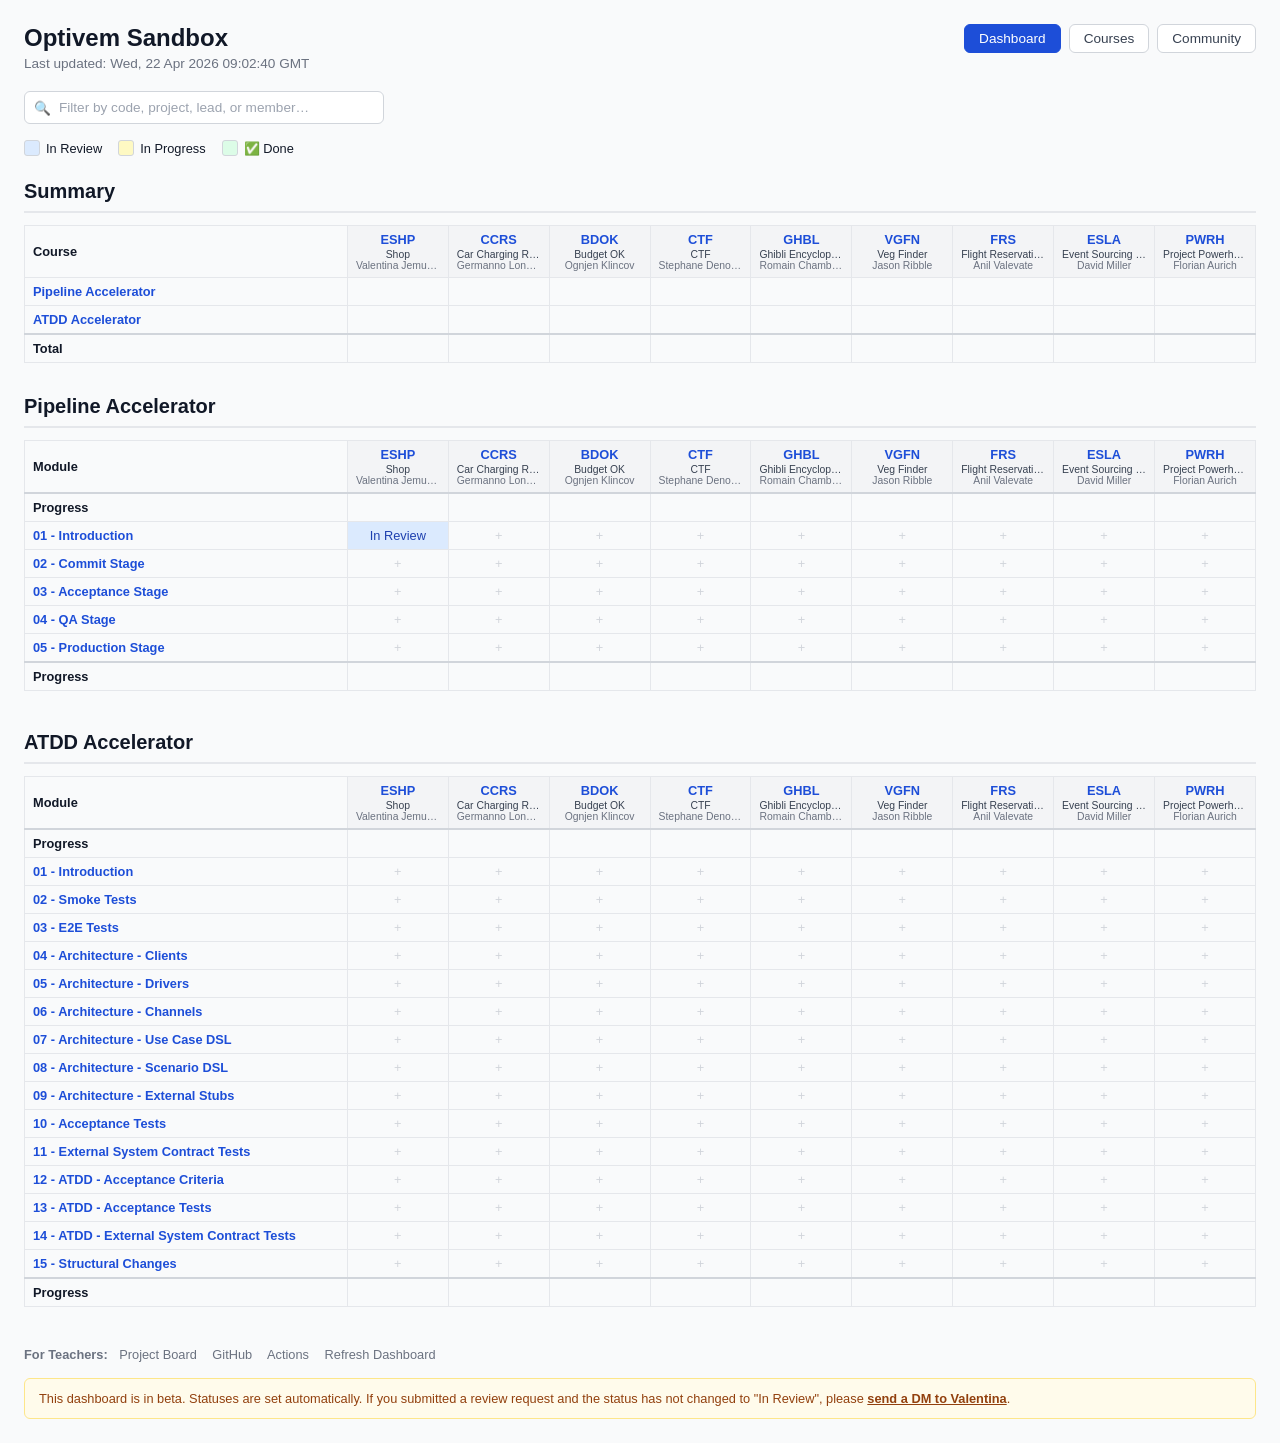
==== commit 294bd9c4: "Sync changes Co-Authored-By: Claude Sonnet 4.6 <noreply@anthropic.com>" ====
--- a/docs/index.html
+++ b/docs/index.html
@@ -27,7 +27,6 @@
     .module-name { text-align: left; font-weight: 600; background: #f9fafb; white-space: nowrap; width: 320px; min-width: 320px; max-width: 320px; }
     .module-name a { color: #1d4ed8; text-decoration: none; }
     .module-name a:hover { text-decoration: underline; }
-    .week-badge { display: inline-block; font-size: 0.65rem; font-weight: 600; color: #6b7280; background: #f3f4f6; border: 1px solid #d1d5db; border-radius: 4px; padding: 1px 5px; margin-right: 6px; vertical-align: middle; }
     .project-header { width: 80px; min-width: 80px; max-width: 80px; }
     .project-header a { color: #1d4ed8; text-decoration: none; }
     .project-header a:hover { text-decoration: underline; }
@@ -429,7 +428,7 @@
               <td class="cell cell-missing"><a href="https://github.com/optivem/sandbox/issues/new?title=09%20-%20Architecture%20-%20External%20Stubs&body=%3E%20**%E2%9A%A0%EF%B8%8F%20This%20ticket%20is%20auto-generated.%20Please%20do%20not%20change%20the%20title%20or%20contents%20below.%20Just%20click%20the%20%22Create%22%20button%20below.%20After%20a%20few%20minutes%2C%20the%20ticket%20will%20be%20automatically%20assigned%20to%20a%20reviewer%20%E2%80%94%20no%20further%20action%20needed.%20You%20can%20add%20comments%20after%20the%20ticket%20is%20created.**%0A%0A%23%23%23%20Course%0A%0AATDD%20Accelerator%0A%0A%23%23%23%20Project%0A%0AProject%20Powerhouse%0A%0A%23%23%23%20Module%0A%0A09%20-%20Architecture%20-%20External%20Stubs%0A%0A%3E%20**%E2%9A%A0%EF%B8%8F%20This%20ticket%20is%20auto-generated.%20Please%20do%20not%20change%20the%20title%20or%20contents%20below.%20Just%20click%20the%20%22Create%22%20button%20below.%20After%20a%20few%20minutes%2C%20the%20ticket%20will%20be%20automatically%20assigned%20to%20a%20reviewer%20%E2%80%94%20no%20further%20action%20needed.%20You%20can%20add%20comments%20after%20the%20ticket%20is%20created.**" target="_blank" rel="noopener" title="Create ticket for PWRH - 09 - Architecture - External Stubs">+</a></td>
           </tr>
           <tr>
-            <td class="module-name"><span class="week-badge">W15</span><a href="https://optivem.thinkific.com/courses/take/atdd/texts/73297464-overview" target="_blank" rel="noopener">10 - Acceptance Tests</a></td>
+            <td class="module-name"><a href="https://optivem.thinkific.com/courses/take/atdd/texts/73297464-overview" target="_blank" rel="noopener">10 - Acceptance Tests</a></td>
               <td class="cell cell-missing"><a href="https://github.com/optivem/sandbox/issues/new?title=10%20-%20Acceptance%20Tests&body=%3E%20**%E2%9A%A0%EF%B8%8F%20This%20ticket%20is%20auto-generated.%20Please%20do%20not%20change%20the%20title%20or%20contents%20below.%20Just%20click%20the%20%22Create%22%20button%20below.%20After%20a%20few%20minutes%2C%20the%20ticket%20will%20be%20automatically%20assigned%20to%20a%20reviewer%20%E2%80%94%20no%20further%20action%20needed.%20You%20can%20add%20comments%20after%20the%20ticket%20is%20created.**%0A%0A%23%23%23%20Course%0A%0AATDD%20Accelerator%0A%0A%23%23%23%20Project%0A%0AShop%0A%0A%23%23%23%20Module%0A%0A10%20-%20Acceptance%20Tests%0A%0A%3E%20**%E2%9A%A0%EF%B8%8F%20This%20ticket%20is%20auto-generated.%20Please%20do%20not%20change%20the%20title%20or%20contents%20below.%20Just%20click%20the%20%22Create%22%20button%20below.%20After%20a%20few%20minutes%2C%20the%20ticket%20will%20be%20automatically%20assigned%20to%20a%20reviewer%20%E2%80%94%20no%20further%20action%20needed.%20You%20can%20add%20comments%20after%20the%20ticket%20is%20created.**" target="_blank" rel="noopener" title="Create ticket for ESHP - 10 - Acceptance Tests">+</a></td>
               <td class="cell cell-missing"><a href="https://github.com/optivem/sandbox/issues/new?title=10%20-%20Acceptance%20Tests&body=%3E%20**%E2%9A%A0%EF%B8%8F%20This%20ticket%20is%20auto-generated.%20Please%20do%20not%20change%20the%20title%20or%20contents%20below.%20Just%20click%20the%20%22Create%22%20button%20below.%20After%20a%20few%20minutes%2C%20the%20ticket%20will%20be%20automatically%20assigned%20to%20a%20reviewer%20%E2%80%94%20no%20further%20action%20needed.%20You%20can%20add%20comments%20after%20the%20ticket%20is%20created.**%0A%0A%23%23%23%20Course%0A%0AATDD%20Accelerator%0A%0A%23%23%23%20Project%0A%0ACar%20Charging%20Reservation%20System%0A%0A%23%23%23%20Module%0A%0A10%20-%20Acceptance%20Tests%0A%0A%3E%20**%E2%9A%A0%EF%B8%8F%20This%20ticket%20is%20auto-generated.%20Please%20do%20not%20change%20the%20title%20or%20contents%20below.%20Just%20click%20the%20%22Create%22%20button%20below.%20After%20a%20few%20minutes%2C%20the%20ticket%20will%20be%20automatically%20assigned%20to%20a%20reviewer%20%E2%80%94%20no%20further%20action%20needed.%20You%20can%20add%20comments%20after%20the%20ticket%20is%20created.**" target="_blank" rel="noopener" title="Create ticket for CCRS - 10 - Acceptance Tests">+</a></td>
               <td class="cell cell-missing"><a href="https://github.com/optivem/sandbox/issues/new?title=10%20-%20Acceptance%20Tests&body=%3E%20**%E2%9A%A0%EF%B8%8F%20This%20ticket%20is%20auto-generated.%20Please%20do%20not%20change%20the%20title%20or%20contents%20below.%20Just%20click%20the%20%22Create%22%20button%20below.%20After%20a%20few%20minutes%2C%20the%20ticket%20will%20be%20automatically%20assigned%20to%20a%20reviewer%20%E2%80%94%20no%20further%20action%20needed.%20You%20can%20add%20comments%20after%20the%20ticket%20is%20created.**%0A%0A%23%23%23%20Course%0A%0AATDD%20Accelerator%0A%0A%23%23%23%20Project%0A%0ABudget%20OK%0A%0A%23%23%23%20Module%0A%0A10%20-%20Acceptance%20Tests%0A%0A%3E%20**%E2%9A%A0%EF%B8%8F%20This%20ticket%20is%20auto-generated.%20Please%20do%20not%20change%20the%20title%20or%20contents%20below.%20Just%20click%20the%20%22Create%22%20button%20below.%20After%20a%20few%20minutes%2C%20the%20ticket%20will%20be%20automatically%20assigned%20to%20a%20reviewer%20%E2%80%94%20no%20further%20action%20needed.%20You%20can%20add%20comments%20after%20the%20ticket%20is%20created.**" target="_blank" rel="noopener" title="Create ticket for BDOK - 10 - Acceptance Tests">+</a></td>
@@ -441,7 +440,7 @@
               <td class="cell cell-missing"><a href="https://github.com/optivem/sandbox/issues/new?title=10%20-%20Acceptance%20Tests&body=%3E%20**%E2%9A%A0%EF%B8%8F%20This%20ticket%20is%20auto-generated.%20Please%20do%20not%20change%20the%20title%20or%20contents%20below.%20Just%20click%20the%20%22Create%22%20button%20below.%20After%20a%20few%20minutes%2C%20the%20ticket%20will%20be%20automatically%20assigned%20to%20a%20reviewer%20%E2%80%94%20no%20further%20action%20needed.%20You%20can%20add%20comments%20after%20the%20ticket%20is%20created.**%0A%0A%23%23%23%20Course%0A%0AATDD%20Accelerator%0A%0A%23%23%23%20Project%0A%0AProject%20Powerhouse%0A%0A%23%23%23%20Module%0A%0A10%20-%20Acceptance%20Tests%0A%0A%3E%20**%E2%9A%A0%EF%B8%8F%20This%20ticket%20is%20auto-generated.%20Please%20do%20not%20change%20the%20title%20or%20contents%20below.%20Just%20click%20the%20%22Create%22%20button%20below.%20After%20a%20few%20minutes%2C%20the%20ticket%20will%20be%20automatically%20assigned%20to%20a%20reviewer%20%E2%80%94%20no%20further%20action%20needed.%20You%20can%20add%20comments%20after%20the%20ticket%20is%20created.**" target="_blank" rel="noopener" title="Create ticket for PWRH - 10 - Acceptance Tests">+</a></td>
           </tr>
           <tr>
-            <td class="module-name"><span class="week-badge">W17</span><a href="https://optivem.thinkific.com/courses/take/atdd/texts/73597850-overview" target="_blank" rel="noopener">11 - External System Contract Tests</a></td>
+            <td class="module-name"><a href="https://optivem.thinkific.com/courses/take/atdd/texts/73597850-overview" target="_blank" rel="noopener">11 - External System Contract Tests</a></td>
               <td class="cell cell-missing"><a href="https://github.com/optivem/sandbox/issues/new?title=11%20-%20External%20System%20Contract%20Tests&body=%3E%20**%E2%9A%A0%EF%B8%8F%20This%20ticket%20is%20auto-generated.%20Please%20do%20not%20change%20the%20title%20or%20contents%20below.%20Just%20click%20the%20%22Create%22%20button%20below.%20After%20a%20few%20minutes%2C%20the%20ticket%20will%20be%20automatically%20assigned%20to%20a%20reviewer%20%E2%80%94%20no%20further%20action%20needed.%20You%20can%20add%20comments%20after%20the%20ticket%20is%20created.**%0A%0A%23%23%23%20Course%0A%0AATDD%20Accelerator%0A%0A%23%23%23%20Project%0A%0AShop%0A%0A%23%23%23%20Module%0A%0A11%20-%20External%20System%20Contract%20Tests%0A%0A%3E%20**%E2%9A%A0%EF%B8%8F%20This%20ticket%20is%20auto-generated.%20Please%20do%20not%20change%20the%20title%20or%20contents%20below.%20Just%20click%20the%20%22Create%22%20button%20below.%20After%20a%20few%20minutes%2C%20the%20ticket%20will%20be%20automatically%20assigned%20to%20a%20reviewer%20%E2%80%94%20no%20further%20action%20needed.%20You%20can%20add%20comments%20after%20the%20ticket%20is%20created.**" target="_blank" rel="noopener" title="Create ticket for ESHP - 11 - External System Contract Tests">+</a></td>
               <td class="cell cell-missing"><a href="https://github.com/optivem/sandbox/issues/new?title=11%20-%20External%20System%20Contract%20Tests&body=%3E%20**%E2%9A%A0%EF%B8%8F%20This%20ticket%20is%20auto-generated.%20Please%20do%20not%20change%20the%20title%20or%20contents%20below.%20Just%20click%20the%20%22Create%22%20button%20below.%20After%20a%20few%20minutes%2C%20the%20ticket%20will%20be%20automatically%20assigned%20to%20a%20reviewer%20%E2%80%94%20no%20further%20action%20needed.%20You%20can%20add%20comments%20after%20the%20ticket%20is%20created.**%0A%0A%23%23%23%20Course%0A%0AATDD%20Accelerator%0A%0A%23%23%23%20Project%0A%0ACar%20Charging%20Reservation%20System%0A%0A%23%23%23%20Module%0A%0A11%20-%20External%20System%20Contract%20Tests%0A%0A%3E%20**%E2%9A%A0%EF%B8%8F%20This%20ticket%20is%20auto-generated.%20Please%20do%20not%20change%20the%20title%20or%20contents%20below.%20Just%20click%20the%20%22Create%22%20button%20below.%20After%20a%20few%20minutes%2C%20the%20ticket%20will%20be%20automatically%20assigned%20to%20a%20reviewer%20%E2%80%94%20no%20further%20action%20needed.%20You%20can%20add%20comments%20after%20the%20ticket%20is%20created.**" target="_blank" rel="noopener" title="Create ticket for CCRS - 11 - External System Contract Tests">+</a></td>
               <td class="cell cell-missing"><a href="https://github.com/optivem/sandbox/issues/new?title=11%20-%20External%20System%20Contract%20Tests&body=%3E%20**%E2%9A%A0%EF%B8%8F%20This%20ticket%20is%20auto-generated.%20Please%20do%20not%20change%20the%20title%20or%20contents%20below.%20Just%20click%20the%20%22Create%22%20button%20below.%20After%20a%20few%20minutes%2C%20the%20ticket%20will%20be%20automatically%20assigned%20to%20a%20reviewer%20%E2%80%94%20no%20further%20action%20needed.%20You%20can%20add%20comments%20after%20the%20ticket%20is%20created.**%0A%0A%23%23%23%20Course%0A%0AATDD%20Accelerator%0A%0A%23%23%23%20Project%0A%0ABudget%20OK%0A%0A%23%23%23%20Module%0A%0A11%20-%20External%20System%20Contract%20Tests%0A%0A%3E%20**%E2%9A%A0%EF%B8%8F%20This%20ticket%20is%20auto-generated.%20Please%20do%20not%20change%20the%20title%20or%20contents%20below.%20Just%20click%20the%20%22Create%22%20button%20below.%20After%20a%20few%20minutes%2C%20the%20ticket%20will%20be%20automatically%20assigned%20to%20a%20reviewer%20%E2%80%94%20no%20further%20action%20needed.%20You%20can%20add%20comments%20after%20the%20ticket%20is%20created.**" target="_blank" rel="noopener" title="Create ticket for BDOK - 11 - External System Contract Tests">+</a></td>
@@ -453,7 +452,7 @@
               <td class="cell cell-missing"><a href="https://github.com/optivem/sandbox/issues/new?title=11%20-%20External%20System%20Contract%20Tests&body=%3E%20**%E2%9A%A0%EF%B8%8F%20This%20ticket%20is%20auto-generated.%20Please%20do%20not%20change%20the%20title%20or%20contents%20below.%20Just%20click%20the%20%22Create%22%20button%20below.%20After%20a%20few%20minutes%2C%20the%20ticket%20will%20be%20automatically%20assigned%20to%20a%20reviewer%20%E2%80%94%20no%20further%20action%20needed.%20You%20can%20add%20comments%20after%20the%20ticket%20is%20created.**%0A%0A%23%23%23%20Course%0A%0AATDD%20Accelerator%0A%0A%23%23%23%20Project%0A%0AProject%20Powerhouse%0A%0A%23%23%23%20Module%0A%0A11%20-%20External%20System%20Contract%20Tests%0A%0A%3E%20**%E2%9A%A0%EF%B8%8F%20This%20ticket%20is%20auto-generated.%20Please%20do%20not%20change%20the%20title%20or%20contents%20below.%20Just%20click%20the%20%22Create%22%20button%20below.%20After%20a%20few%20minutes%2C%20the%20ticket%20will%20be%20automatically%20assigned%20to%20a%20reviewer%20%E2%80%94%20no%20further%20action%20needed.%20You%20can%20add%20comments%20after%20the%20ticket%20is%20created.**" target="_blank" rel="noopener" title="Create ticket for PWRH - 11 - External System Contract Tests">+</a></td>
           </tr>
           <tr>
-            <td class="module-name"><span class="week-badge">W18</span><a href="https://optivem.thinkific.com/courses/take/atdd/texts/73487319-overview" target="_blank" rel="noopener">12 - ATDD - Acceptance Criteria</a></td>
+            <td class="module-name"><a href="https://optivem.thinkific.com/courses/take/atdd/texts/73487319-overview" target="_blank" rel="noopener">12 - ATDD - Acceptance Criteria</a></td>
               <td class="cell cell-missing"><a href="https://github.com/optivem/sandbox/issues/new?title=12%20-%20ATDD%20-%20Acceptance%20Criteria&body=%3E%20**%E2%9A%A0%EF%B8%8F%20This%20ticket%20is%20auto-generated.%20Please%20do%20not%20change%20the%20title%20or%20contents%20below.%20Just%20click%20the%20%22Create%22%20button%20below.%20After%20a%20few%20minutes%2C%20the%20ticket%20will%20be%20automatically%20assigned%20to%20a%20reviewer%20%E2%80%94%20no%20further%20action%20needed.%20You%20can%20add%20comments%20after%20the%20ticket%20is%20created.**%0A%0A%23%23%23%20Course%0A%0AATDD%20Accelerator%0A%0A%23%23%23%20Project%0A%0AShop%0A%0A%23%23%23%20Module%0A%0A12%20-%20ATDD%20-%20Acceptance%20Criteria%0A%0A%3E%20**%E2%9A%A0%EF%B8%8F%20This%20ticket%20is%20auto-generated.%20Please%20do%20not%20change%20the%20title%20or%20contents%20below.%20Just%20click%20the%20%22Create%22%20button%20below.%20After%20a%20few%20minutes%2C%20the%20ticket%20will%20be%20automatically%20assigned%20to%20a%20reviewer%20%E2%80%94%20no%20further%20action%20needed.%20You%20can%20add%20comments%20after%20the%20ticket%20is%20created.**" target="_blank" rel="noopener" title="Create ticket for ESHP - 12 - ATDD - Acceptance Criteria">+</a></td>
               <td class="cell cell-missing"><a href="https://github.com/optivem/sandbox/issues/new?title=12%20-%20ATDD%20-%20Acceptance%20Criteria&body=%3E%20**%E2%9A%A0%EF%B8%8F%20This%20ticket%20is%20auto-generated.%20Please%20do%20not%20change%20the%20title%20or%20contents%20below.%20Just%20click%20the%20%22Create%22%20button%20below.%20After%20a%20few%20minutes%2C%20the%20ticket%20will%20be%20automatically%20assigned%20to%20a%20reviewer%20%E2%80%94%20no%20further%20action%20needed.%20You%20can%20add%20comments%20after%20the%20ticket%20is%20created.**%0A%0A%23%23%23%20Course%0A%0AATDD%20Accelerator%0A%0A%23%23%23%20Project%0A%0ACar%20Charging%20Reservation%20System%0A%0A%23%23%23%20Module%0A%0A12%20-%20ATDD%20-%20Acceptance%20Criteria%0A%0A%3E%20**%E2%9A%A0%EF%B8%8F%20This%20ticket%20is%20auto-generated.%20Please%20do%20not%20change%20the%20title%20or%20contents%20below.%20Just%20click%20the%20%22Create%22%20button%20below.%20After%20a%20few%20minutes%2C%20the%20ticket%20will%20be%20automatically%20assigned%20to%20a%20reviewer%20%E2%80%94%20no%20further%20action%20needed.%20You%20can%20add%20comments%20after%20the%20ticket%20is%20created.**" target="_blank" rel="noopener" title="Create ticket for CCRS - 12 - ATDD - Acceptance Criteria">+</a></td>
               <td class="cell cell-missing"><a href="https://github.com/optivem/sandbox/issues/new?title=12%20-%20ATDD%20-%20Acceptance%20Criteria&body=%3E%20**%E2%9A%A0%EF%B8%8F%20This%20ticket%20is%20auto-generated.%20Please%20do%20not%20change%20the%20title%20or%20contents%20below.%20Just%20click%20the%20%22Create%22%20button%20below.%20After%20a%20few%20minutes%2C%20the%20ticket%20will%20be%20automatically%20assigned%20to%20a%20reviewer%20%E2%80%94%20no%20further%20action%20needed.%20You%20can%20add%20comments%20after%20the%20ticket%20is%20created.**%0A%0A%23%23%23%20Course%0A%0AATDD%20Accelerator%0A%0A%23%23%23%20Project%0A%0ABudget%20OK%0A%0A%23%23%23%20Module%0A%0A12%20-%20ATDD%20-%20Acceptance%20Criteria%0A%0A%3E%20**%E2%9A%A0%EF%B8%8F%20This%20ticket%20is%20auto-generated.%20Please%20do%20not%20change%20the%20title%20or%20contents%20below.%20Just%20click%20the%20%22Create%22%20button%20below.%20After%20a%20few%20minutes%2C%20the%20ticket%20will%20be%20automatically%20assigned%20to%20a%20reviewer%20%E2%80%94%20no%20further%20action%20needed.%20You%20can%20add%20comments%20after%20the%20ticket%20is%20created.**" target="_blank" rel="noopener" title="Create ticket for BDOK - 12 - ATDD - Acceptance Criteria">+</a></td>
@@ -465,7 +464,7 @@
               <td class="cell cell-missing"><a href="https://github.com/optivem/sandbox/issues/new?title=12%20-%20ATDD%20-%20Acceptance%20Criteria&body=%3E%20**%E2%9A%A0%EF%B8%8F%20This%20ticket%20is%20auto-generated.%20Please%20do%20not%20change%20the%20title%20or%20contents%20below.%20Just%20click%20the%20%22Create%22%20button%20below.%20After%20a%20few%20minutes%2C%20the%20ticket%20will%20be%20automatically%20assigned%20to%20a%20reviewer%20%E2%80%94%20no%20further%20action%20needed.%20You%20can%20add%20comments%20after%20the%20ticket%20is%20created.**%0A%0A%23%23%23%20Course%0A%0AATDD%20Accelerator%0A%0A%23%23%23%20Project%0A%0AProject%20Powerhouse%0A%0A%23%23%23%20Module%0A%0A12%20-%20ATDD%20-%20Acceptance%20Criteria%0A%0A%3E%20**%E2%9A%A0%EF%B8%8F%20This%20ticket%20is%20auto-generated.%20Please%20do%20not%20change%20the%20title%20or%20contents%20below.%20Just%20click%20the%20%22Create%22%20button%20below.%20After%20a%20few%20minutes%2C%20the%20ticket%20will%20be%20automatically%20assigned%20to%20a%20reviewer%20%E2%80%94%20no%20further%20action%20needed.%20You%20can%20add%20comments%20after%20the%20ticket%20is%20created.**" target="_blank" rel="noopener" title="Create ticket for PWRH - 12 - ATDD - Acceptance Criteria">+</a></td>
           </tr>
           <tr>
-            <td class="module-name"><span class="week-badge">W19</span><a href="https://optivem.thinkific.com/courses/take/atdd/texts/73653973-overview" target="_blank" rel="noopener">13 - ATDD - Acceptance Tests</a></td>
+            <td class="module-name"><a href="https://optivem.thinkific.com/courses/take/atdd/texts/73653973-overview" target="_blank" rel="noopener">13 - ATDD - Acceptance Tests</a></td>
               <td class="cell cell-missing"><a href="https://github.com/optivem/sandbox/issues/new?title=13%20-%20ATDD%20-%20Acceptance%20Tests&body=%3E%20**%E2%9A%A0%EF%B8%8F%20This%20ticket%20is%20auto-generated.%20Please%20do%20not%20change%20the%20title%20or%20contents%20below.%20Just%20click%20the%20%22Create%22%20button%20below.%20After%20a%20few%20minutes%2C%20the%20ticket%20will%20be%20automatically%20assigned%20to%20a%20reviewer%20%E2%80%94%20no%20further%20action%20needed.%20You%20can%20add%20comments%20after%20the%20ticket%20is%20created.**%0A%0A%23%23%23%20Course%0A%0AATDD%20Accelerator%0A%0A%23%23%23%20Project%0A%0AShop%0A%0A%23%23%23%20Module%0A%0A13%20-%20ATDD%20-%20Acceptance%20Tests%0A%0A%3E%20**%E2%9A%A0%EF%B8%8F%20This%20ticket%20is%20auto-generated.%20Please%20do%20not%20change%20the%20title%20or%20contents%20below.%20Just%20click%20the%20%22Create%22%20button%20below.%20After%20a%20few%20minutes%2C%20the%20ticket%20will%20be%20automatically%20assigned%20to%20a%20reviewer%20%E2%80%94%20no%20further%20action%20needed.%20You%20can%20add%20comments%20after%20the%20ticket%20is%20created.**" target="_blank" rel="noopener" title="Create ticket for ESHP - 13 - ATDD - Acceptance Tests">+</a></td>
               <td class="cell cell-missing"><a href="https://github.com/optivem/sandbox/issues/new?title=13%20-%20ATDD%20-%20Acceptance%20Tests&body=%3E%20**%E2%9A%A0%EF%B8%8F%20This%20ticket%20is%20auto-generated.%20Please%20do%20not%20change%20the%20title%20or%20contents%20below.%20Just%20click%20the%20%22Create%22%20button%20below.%20After%20a%20few%20minutes%2C%20the%20ticket%20will%20be%20automatically%20assigned%20to%20a%20reviewer%20%E2%80%94%20no%20further%20action%20needed.%20You%20can%20add%20comments%20after%20the%20ticket%20is%20created.**%0A%0A%23%23%23%20Course%0A%0AATDD%20Accelerator%0A%0A%23%23%23%20Project%0A%0ACar%20Charging%20Reservation%20System%0A%0A%23%23%23%20Module%0A%0A13%20-%20ATDD%20-%20Acceptance%20Tests%0A%0A%3E%20**%E2%9A%A0%EF%B8%8F%20This%20ticket%20is%20auto-generated.%20Please%20do%20not%20change%20the%20title%20or%20contents%20below.%20Just%20click%20the%20%22Create%22%20button%20below.%20After%20a%20few%20minutes%2C%20the%20ticket%20will%20be%20automatically%20assigned%20to%20a%20reviewer%20%E2%80%94%20no%20further%20action%20needed.%20You%20can%20add%20comments%20after%20the%20ticket%20is%20created.**" target="_blank" rel="noopener" title="Create ticket for CCRS - 13 - ATDD - Acceptance Tests">+</a></td>
               <td class="cell cell-missing"><a href="https://github.com/optivem/sandbox/issues/new?title=13%20-%20ATDD%20-%20Acceptance%20Tests&body=%3E%20**%E2%9A%A0%EF%B8%8F%20This%20ticket%20is%20auto-generated.%20Please%20do%20not%20change%20the%20title%20or%20contents%20below.%20Just%20click%20the%20%22Create%22%20button%20below.%20After%20a%20few%20minutes%2C%20the%20ticket%20will%20be%20automatically%20assigned%20to%20a%20reviewer%20%E2%80%94%20no%20further%20action%20needed.%20You%20can%20add%20comments%20after%20the%20ticket%20is%20created.**%0A%0A%23%23%23%20Course%0A%0AATDD%20Accelerator%0A%0A%23%23%23%20Project%0A%0ABudget%20OK%0A%0A%23%23%23%20Module%0A%0A13%20-%20ATDD%20-%20Acceptance%20Tests%0A%0A%3E%20**%E2%9A%A0%EF%B8%8F%20This%20ticket%20is%20auto-generated.%20Please%20do%20not%20change%20the%20title%20or%20contents%20below.%20Just%20click%20the%20%22Create%22%20button%20below.%20After%20a%20few%20minutes%2C%20the%20ticket%20will%20be%20automatically%20assigned%20to%20a%20reviewer%20%E2%80%94%20no%20further%20action%20needed.%20You%20can%20add%20comments%20after%20the%20ticket%20is%20created.**" target="_blank" rel="noopener" title="Create ticket for BDOK - 13 - ATDD - Acceptance Tests">+</a></td>
@@ -477,7 +476,7 @@
               <td class="cell cell-missing"><a href="https://github.com/optivem/sandbox/issues/new?title=13%20-%20ATDD%20-%20Acceptance%20Tests&body=%3E%20**%E2%9A%A0%EF%B8%8F%20This%20ticket%20is%20auto-generated.%20Please%20do%20not%20change%20the%20title%20or%20contents%20below.%20Just%20click%20the%20%22Create%22%20button%20below.%20After%20a%20few%20minutes%2C%20the%20ticket%20will%20be%20automatically%20assigned%20to%20a%20reviewer%20%E2%80%94%20no%20further%20action%20needed.%20You%20can%20add%20comments%20after%20the%20ticket%20is%20created.**%0A%0A%23%23%23%20Course%0A%0AATDD%20Accelerator%0A%0A%23%23%23%20Project%0A%0AProject%20Powerhouse%0A%0A%23%23%23%20Module%0A%0A13%20-%20ATDD%20-%20Acceptance%20Tests%0A%0A%3E%20**%E2%9A%A0%EF%B8%8F%20This%20ticket%20is%20auto-generated.%20Please%20do%20not%20change%20the%20title%20or%20contents%20below.%20Just%20click%20the%20%22Create%22%20button%20below.%20After%20a%20few%20minutes%2C%20the%20ticket%20will%20be%20automatically%20assigned%20to%20a%20reviewer%20%E2%80%94%20no%20further%20action%20needed.%20You%20can%20add%20comments%20after%20the%20ticket%20is%20created.**" target="_blank" rel="noopener" title="Create ticket for PWRH - 13 - ATDD - Acceptance Tests">+</a></td>
           </tr>
           <tr>
-            <td class="module-name"><span class="week-badge">W20</span><a href="https://optivem.thinkific.com/courses/take/atdd/texts/73673756-overview" target="_blank" rel="noopener">14 - ATDD - External System Contract Tests</a></td>
+            <td class="module-name"><a href="https://optivem.thinkific.com/courses/take/atdd/texts/73673756-overview" target="_blank" rel="noopener">14 - ATDD - External System Contract Tests</a></td>
               <td class="cell cell-missing"><a href="https://github.com/optivem/sandbox/issues/new?title=14%20-%20ATDD%20-%20External%20System%20Contract%20Tests&body=%3E%20**%E2%9A%A0%EF%B8%8F%20This%20ticket%20is%20auto-generated.%20Please%20do%20not%20change%20the%20title%20or%20contents%20below.%20Just%20click%20the%20%22Create%22%20button%20below.%20After%20a%20few%20minutes%2C%20the%20ticket%20will%20be%20automatically%20assigned%20to%20a%20reviewer%20%E2%80%94%20no%20further%20action%20needed.%20You%20can%20add%20comments%20after%20the%20ticket%20is%20created.**%0A%0A%23%23%23%20Course%0A%0AATDD%20Accelerator%0A%0A%23%23%23%20Project%0A%0AShop%0A%0A%23%23%23%20Module%0A%0A14%20-%20ATDD%20-%20External%20System%20Contract%20Tests%0A%0A%3E%20**%E2%9A%A0%EF%B8%8F%20This%20ticket%20is%20auto-generated.%20Please%20do%20not%20change%20the%20title%20or%20contents%20below.%20Just%20click%20the%20%22Create%22%20button%20below.%20After%20a%20few%20minutes%2C%20the%20ticket%20will%20be%20automatically%20assigned%20to%20a%20reviewer%20%E2%80%94%20no%20further%20action%20needed.%20You%20can%20add%20comments%20after%20the%20ticket%20is%20created.**" target="_blank" rel="noopener" title="Create ticket for ESHP - 14 - ATDD - External System Contract Tests">+</a></td>
               <td class="cell cell-missing"><a href="https://github.com/optivem/sandbox/issues/new?title=14%20-%20ATDD%20-%20External%20System%20Contract%20Tests&body=%3E%20**%E2%9A%A0%EF%B8%8F%20This%20ticket%20is%20auto-generated.%20Please%20do%20not%20change%20the%20title%20or%20contents%20below.%20Just%20click%20the%20%22Create%22%20button%20below.%20After%20a%20few%20minutes%2C%20the%20ticket%20will%20be%20automatically%20assigned%20to%20a%20reviewer%20%E2%80%94%20no%20further%20action%20needed.%20You%20can%20add%20comments%20after%20the%20ticket%20is%20created.**%0A%0A%23%23%23%20Course%0A%0AATDD%20Accelerator%0A%0A%23%23%23%20Project%0A%0ACar%20Charging%20Reservation%20System%0A%0A%23%23%23%20Module%0A%0A14%20-%20ATDD%20-%20External%20System%20Contract%20Tests%0A%0A%3E%20**%E2%9A%A0%EF%B8%8F%20This%20ticket%20is%20auto-generated.%20Please%20do%20not%20change%20the%20title%20or%20contents%20below.%20Just%20click%20the%20%22Create%22%20button%20below.%20After%20a%20few%20minutes%2C%20the%20ticket%20will%20be%20automatically%20assigned%20to%20a%20reviewer%20%E2%80%94%20no%20further%20action%20needed.%20You%20can%20add%20comments%20after%20the%20ticket%20is%20created.**" target="_blank" rel="noopener" title="Create ticket for CCRS - 14 - ATDD - External System Contract Tests">+</a></td>
               <td class="cell cell-missing"><a href="https://github.com/optivem/sandbox/issues/new?title=14%20-%20ATDD%20-%20External%20System%20Contract%20Tests&body=%3E%20**%E2%9A%A0%EF%B8%8F%20This%20ticket%20is%20auto-generated.%20Please%20do%20not%20change%20the%20title%20or%20contents%20below.%20Just%20click%20the%20%22Create%22%20button%20below.%20After%20a%20few%20minutes%2C%20the%20ticket%20will%20be%20automatically%20assigned%20to%20a%20reviewer%20%E2%80%94%20no%20further%20action%20needed.%20You%20can%20add%20comments%20after%20the%20ticket%20is%20created.**%0A%0A%23%23%23%20Course%0A%0AATDD%20Accelerator%0A%0A%23%23%23%20Project%0A%0ABudget%20OK%0A%0A%23%23%23%20Module%0A%0A14%20-%20ATDD%20-%20External%20System%20Contract%20Tests%0A%0A%3E%20**%E2%9A%A0%EF%B8%8F%20This%20ticket%20is%20auto-generated.%20Please%20do%20not%20change%20the%20title%20or%20contents%20below.%20Just%20click%20the%20%22Create%22%20button%20below.%20After%20a%20few%20minutes%2C%20the%20ticket%20will%20be%20automatically%20assigned%20to%20a%20reviewer%20%E2%80%94%20no%20further%20action%20needed.%20You%20can%20add%20comments%20after%20the%20ticket%20is%20created.**" target="_blank" rel="noopener" title="Create ticket for BDOK - 14 - ATDD - External System Contract Tests">+</a></td>
@@ -489,7 +488,7 @@
               <td class="cell cell-missing"><a href="https://github.com/optivem/sandbox/issues/new?title=14%20-%20ATDD%20-%20External%20System%20Contract%20Tests&body=%3E%20**%E2%9A%A0%EF%B8%8F%20This%20ticket%20is%20auto-generated.%20Please%20do%20not%20change%20the%20title%20or%20contents%20below.%20Just%20click%20the%20%22Create%22%20button%20below.%20After%20a%20few%20minutes%2C%20the%20ticket%20will%20be%20automatically%20assigned%20to%20a%20reviewer%20%E2%80%94%20no%20further%20action%20needed.%20You%20can%20add%20comments%20after%20the%20ticket%20is%20created.**%0A%0A%23%23%23%20Course%0A%0AATDD%20Accelerator%0A%0A%23%23%23%20Project%0A%0AProject%20Powerhouse%0A%0A%23%23%23%20Module%0A%0A14%20-%20ATDD%20-%20External%20System%20Contract%20Tests%0A%0A%3E%20**%E2%9A%A0%EF%B8%8F%20This%20ticket%20is%20auto-generated.%20Please%20do%20not%20change%20the%20title%20or%20contents%20below.%20Just%20click%20the%20%22Create%22%20button%20below.%20After%20a%20few%20minutes%2C%20the%20ticket%20will%20be%20automatically%20assigned%20to%20a%20reviewer%20%E2%80%94%20no%20further%20action%20needed.%20You%20can%20add%20comments%20after%20the%20ticket%20is%20created.**" target="_blank" rel="noopener" title="Create ticket for PWRH - 14 - ATDD - External System Contract Tests">+</a></td>
           </tr>
           <tr>
-            <td class="module-name"><span class="week-badge">W21</span><a href="https://optivem.thinkific.com/courses/take/atdd/texts/73673769-overview" target="_blank" rel="noopener">15 - Structural Changes</a></td>
+            <td class="module-name"><a href="https://optivem.thinkific.com/courses/take/atdd/texts/73673769-overview" target="_blank" rel="noopener">15 - Structural Changes</a></td>
               <td class="cell cell-missing"><a href="https://github.com/optivem/sandbox/issues/new?title=15%20-%20Structural%20Changes&body=%3E%20**%E2%9A%A0%EF%B8%8F%20This%20ticket%20is%20auto-generated.%20Please%20do%20not%20change%20the%20title%20or%20contents%20below.%20Just%20click%20the%20%22Create%22%20button%20below.%20After%20a%20few%20minutes%2C%20the%20ticket%20will%20be%20automatically%20assigned%20to%20a%20reviewer%20%E2%80%94%20no%20further%20action%20needed.%20You%20can%20add%20comments%20after%20the%20ticket%20is%20created.**%0A%0A%23%23%23%20Course%0A%0AATDD%20Accelerator%0A%0A%23%23%23%20Project%0A%0AShop%0A%0A%23%23%23%20Module%0A%0A15%20-%20Structural%20Changes%0A%0A%3E%20**%E2%9A%A0%EF%B8%8F%20This%20ticket%20is%20auto-generated.%20Please%20do%20not%20change%20the%20title%20or%20contents%20below.%20Just%20click%20the%20%22Create%22%20button%20below.%20After%20a%20few%20minutes%2C%20the%20ticket%20will%20be%20automatically%20assigned%20to%20a%20reviewer%20%E2%80%94%20no%20further%20action%20needed.%20You%20can%20add%20comments%20after%20the%20ticket%20is%20created.**" target="_blank" rel="noopener" title="Create ticket for ESHP - 15 - Structural Changes">+</a></td>
               <td class="cell cell-missing"><a href="https://github.com/optivem/sandbox/issues/new?title=15%20-%20Structural%20Changes&body=%3E%20**%E2%9A%A0%EF%B8%8F%20This%20ticket%20is%20auto-generated.%20Please%20do%20not%20change%20the%20title%20or%20contents%20below.%20Just%20click%20the%20%22Create%22%20button%20below.%20After%20a%20few%20minutes%2C%20the%20ticket%20will%20be%20automatically%20assigned%20to%20a%20reviewer%20%E2%80%94%20no%20further%20action%20needed.%20You%20can%20add%20comments%20after%20the%20ticket%20is%20created.**%0A%0A%23%23%23%20Course%0A%0AATDD%20Accelerator%0A%0A%23%23%23%20Project%0A%0ACar%20Charging%20Reservation%20System%0A%0A%23%23%23%20Module%0A%0A15%20-%20Structural%20Changes%0A%0A%3E%20**%E2%9A%A0%EF%B8%8F%20This%20ticket%20is%20auto-generated.%20Please%20do%20not%20change%20the%20title%20or%20contents%20below.%20Just%20click%20the%20%22Create%22%20button%20below.%20After%20a%20few%20minutes%2C%20the%20ticket%20will%20be%20automatically%20assigned%20to%20a%20reviewer%20%E2%80%94%20no%20further%20action%20needed.%20You%20can%20add%20comments%20after%20the%20ticket%20is%20created.**" target="_blank" rel="noopener" title="Create ticket for CCRS - 15 - Structural Changes">+</a></td>
               <td class="cell cell-missing"><a href="https://github.com/optivem/sandbox/issues/new?title=15%20-%20Structural%20Changes&body=%3E%20**%E2%9A%A0%EF%B8%8F%20This%20ticket%20is%20auto-generated.%20Please%20do%20not%20change%20the%20title%20or%20contents%20below.%20Just%20click%20the%20%22Create%22%20button%20below.%20After%20a%20few%20minutes%2C%20the%20ticket%20will%20be%20automatically%20assigned%20to%20a%20reviewer%20%E2%80%94%20no%20further%20action%20needed.%20You%20can%20add%20comments%20after%20the%20ticket%20is%20created.**%0A%0A%23%23%23%20Course%0A%0AATDD%20Accelerator%0A%0A%23%23%23%20Project%0A%0ABudget%20OK%0A%0A%23%23%23%20Module%0A%0A15%20-%20Structural%20Changes%0A%0A%3E%20**%E2%9A%A0%EF%B8%8F%20This%20ticket%20is%20auto-generated.%20Please%20do%20not%20change%20the%20title%20or%20contents%20below.%20Just%20click%20the%20%22Create%22%20button%20below.%20After%20a%20few%20minutes%2C%20the%20ticket%20will%20be%20automatically%20assigned%20to%20a%20reviewer%20%E2%80%94%20no%20further%20action%20needed.%20You%20can%20add%20comments%20after%20the%20ticket%20is%20created.**" target="_blank" rel="noopener" title="Create ticket for BDOK - 15 - Structural Changes">+</a></td>
@@ -677,12 +676,12 @@
 <li class="card-module-item"><span class="card-module-name"><a href="https://optivem.thinkific.com/courses/take/atdd/texts/70114427-overview" target="_blank" rel="noopener">07 - Architecture - Use Case DSL</a></span><span class="card-module-status card-status-missing"><a href="https://github.com/optivem/sandbox/issues/new?title=07%20-%20Architecture%20-%20Use%20Case%20DSL&body=%3E%20**%E2%9A%A0%EF%B8%8F%20This%20ticket%20is%20auto-generated.%20Please%20do%20not%20change%20the%20title%20or%20contents%20below.%20Just%20click%20the%20%22Create%22%20button%20below.%20After%20a%20few%20minutes%2C%20the%20ticket%20will%20be%20automatically%20assigned%20to%20a%20reviewer%20%E2%80%94%20no%20further%20action%20needed.%20You%20can%20add%20comments%20after%20the%20ticket%20is%20created.**%0A%0A%23%23%23%20Course%0A%0AATDD%20Accelerator%0A%0A%23%23%23%20Project%0A%0AShop%0A%0A%23%23%23%20Module%0A%0A07%20-%20Architecture%20-%20Use%20Case%20DSL%0A%0A%3E%20**%E2%9A%A0%EF%B8%8F%20This%20ticket%20is%20auto-generated.%20Please%20do%20not%20change%20the%20title%20or%20contents%20below.%20Just%20click%20the%20%22Create%22%20button%20below.%20After%20a%20few%20minutes%2C%20the%20ticket%20will%20be%20automatically%20assigned%20to%20a%20reviewer%20%E2%80%94%20no%20further%20action%20needed.%20You%20can%20add%20comments%20after%20the%20ticket%20is%20created.**" target="_blank" rel="noopener">+</a></span></li>
 <li class="card-module-item"><span class="card-module-name"><a href="https://optivem.thinkific.com/courses/take/atdd/texts/73252031-overview" target="_blank" rel="noopener">08 - Architecture - Scenario DSL</a></span><span class="card-module-status card-status-missing"><a href="https://github.com/optivem/sandbox/issues/new?title=08%20-%20Architecture%20-%20Scenario%20DSL&body=%3E%20**%E2%9A%A0%EF%B8%8F%20This%20ticket%20is%20auto-generated.%20Please%20do%20not%20change%20the%20title%20or%20contents%20below.%20Just%20click%20the%20%22Create%22%20button%20below.%20After%20a%20few%20minutes%2C%20the%20ticket%20will%20be%20automatically%20assigned%20to%20a%20reviewer%20%E2%80%94%20no%20further%20action%20needed.%20You%20can%20add%20comments%20after%20the%20ticket%20is%20created.**%0A%0A%23%23%23%20Course%0A%0AATDD%20Accelerator%0A%0A%23%23%23%20Project%0A%0AShop%0A%0A%23%23%23%20Module%0A%0A08%20-%20Architecture%20-%20Scenario%20DSL%0A%0A%3E%20**%E2%9A%A0%EF%B8%8F%20This%20ticket%20is%20auto-generated.%20Please%20do%20not%20change%20the%20title%20or%20contents%20below.%20Just%20click%20the%20%22Create%22%20button%20below.%20After%20a%20few%20minutes%2C%20the%20ticket%20will%20be%20automatically%20assigned%20to%20a%20reviewer%20%E2%80%94%20no%20further%20action%20needed.%20You%20can%20add%20comments%20after%20the%20ticket%20is%20created.**" target="_blank" rel="noopener">+</a></span></li>
 <li class="card-module-item"><span class="card-module-name"><a href="https://optivem.thinkific.com/courses/take/atdd/texts/73513385-overview" target="_blank" rel="noopener">09 - Architecture - External Stubs</a></span><span class="card-module-status card-status-missing"><a href="https://github.com/optivem/sandbox/issues/new?title=09%20-%20Architecture%20-%20External%20Stubs&body=%3E%20**%E2%9A%A0%EF%B8%8F%20This%20ticket%20is%20auto-generated.%20Please%20do%20not%20change%20the%20title%20or%20contents%20below.%20Just%20click%20the%20%22Create%22%20button%20below.%20After%20a%20few%20minutes%2C%20the%20ticket%20will%20be%20automatically%20assigned%20to%20a%20reviewer%20%E2%80%94%20no%20further%20action%20needed.%20You%20can%20add%20comments%20after%20the%20ticket%20is%20created.**%0A%0A%23%23%23%20Course%0A%0AATDD%20Accelerator%0A%0A%23%23%23%20Project%0A%0AShop%0A%0A%23%23%23%20Module%0A%0A09%20-%20Architecture%20-%20External%20Stubs%0A%0A%3E%20**%E2%9A%A0%EF%B8%8F%20This%20ticket%20is%20auto-generated.%20Please%20do%20not%20change%20the%20title%20or%20contents%20below.%20Just%20click%20the%20%22Create%22%20button%20below.%20After%20a%20few%20minutes%2C%20the%20ticket%20will%20be%20automatically%20assigned%20to%20a%20reviewer%20%E2%80%94%20no%20further%20action%20needed.%20You%20can%20add%20comments%20after%20the%20ticket%20is%20created.**" target="_blank" rel="noopener">+</a></span></li>
-<li class="card-module-item"><span class="week-badge">W15</span><span class="card-module-name"><a href="https://optivem.thinkific.com/courses/take/atdd/texts/73297464-overview" target="_blank" rel="noopener">10 - Acceptance Tests</a></span><span class="card-module-status card-status-missing"><a href="https://github.com/optivem/sandbox/issues/new?title=10%20-%20Acceptance%20Tests&body=%3E%20**%E2%9A%A0%EF%B8%8F%20This%20ticket%20is%20auto-generated.%20Please%20do%20not%20change%20the%20title%20or%20contents%20below.%20Just%20click%20the%20%22Create%22%20button%20below.%20After%20a%20few%20minutes%2C%20the%20ticket%20will%20be%20automatically%20assigned%20to%20a%20reviewer%20%E2%80%94%20no%20further%20action%20needed.%20You%20can%20add%20comments%20after%20the%20ticket%20is%20created.**%0A%0A%23%23%23%20Course%0A%0AATDD%20Accelerator%0A%0A%23%23%23%20Project%0A%0AShop%0A%0A%23%23%23%20Module%0A%0A10%20-%20Acceptance%20Tests%0A%0A%3E%20**%E2%9A%A0%EF%B8%8F%20This%20ticket%20is%20auto-generated.%20Please%20do%20not%20change%20the%20title%20or%20contents%20below.%20Just%20click%20the%20%22Create%22%20button%20below.%20After%20a%20few%20minutes%2C%20the%20ticket%20will%20be%20automatically%20assigned%20to%20a%20reviewer%20%E2%80%94%20no%20further%20action%20needed.%20You%20can%20add%20comments%20after%20the%20ticket%20is%20created.**" target="_blank" rel="noopener">+</a></span></li>
-<li class="card-module-item"><span class="week-badge">W17</span><span class="card-module-name"><a href="https://optivem.thinkific.com/courses/take/atdd/texts/73597850-overview" target="_blank" rel="noopener">11 - External System Contract Tests</a></span><span class="card-module-status card-status-missing"><a href="https://github.com/optivem/sandbox/issues/new?title=11%20-%20External%20System%20Contract%20Tests&body=%3E%20**%E2%9A%A0%EF%B8%8F%20This%20ticket%20is%20auto-generated.%20Please%20do%20not%20change%20the%20title%20or%20contents%20below.%20Just%20click%20the%20%22Create%22%20button%20below.%20After%20a%20few%20minutes%2C%20the%20ticket%20will%20be%20automatically%20assigned%20to%20a%20reviewer%20%E2%80%94%20no%20further%20action%20needed.%20You%20can%20add%20comments%20after%20the%20ticket%20is%20created.**%0A%0A%23%23%23%20Course%0A%0AATDD%20Accelerator%0A%0A%23%23%23%20Project%0A%0AShop%0A%0A%23%23%23%20Module%0A%0A11%20-%20External%20System%20Contract%20Tests%0A%0A%3E%20**%E2%9A%A0%EF%B8%8F%20This%20ticket%20is%20auto-generated.%20Please%20do%20not%20change%20the%20title%20or%20contents%20below.%20Just%20click%20the%20%22Create%22%20button%20below.%20After%20a%20few%20minutes%2C%20the%20ticket%20will%20be%20automatically%20assigned%20to%20a%20reviewer%20%E2%80%94%20no%20further%20action%20needed.%20You%20can%20add%20comments%20after%20the%20ticket%20is%20created.**" target="_blank" rel="noopener">+</a></span></li>
-<li class="card-module-item"><span class="week-badge">W18</span><span class="card-module-name"><a href="https://optivem.thinkific.com/courses/take/atdd/texts/73487319-overview" target="_blank" rel="noopener">12 - ATDD - Acceptance Criteria</a></span><span class="card-module-status card-status-missing"><a href="https://github.com/optivem/sandbox/issues/new?title=12%20-%20ATDD%20-%20Acceptance%20Criteria&body=%3E%20**%E2%9A%A0%EF%B8%8F%20This%20ticket%20is%20auto-generated.%20Please%20do%20not%20change%20the%20title%20or%20contents%20below.%20Just%20click%20the%20%22Create%22%20button%20below.%20After%20a%20few%20minutes%2C%20the%20ticket%20will%20be%20automatically%20assigned%20to%20a%20reviewer%20%E2%80%94%20no%20further%20action%20needed.%20You%20can%20add%20comments%20after%20the%20ticket%20is%20created.**%0A%0A%23%23%23%20Course%0A%0AATDD%20Accelerator%0A%0A%23%23%23%20Project%0A%0AShop%0A%0A%23%23%23%20Module%0A%0A12%20-%20ATDD%20-%20Acceptance%20Criteria%0A%0A%3E%20**%E2%9A%A0%EF%B8%8F%20This%20ticket%20is%20auto-generated.%20Please%20do%20not%20change%20the%20title%20or%20contents%20below.%20Just%20click%20the%20%22Create%22%20button%20below.%20After%20a%20few%20minutes%2C%20the%20ticket%20will%20be%20automatically%20assigned%20to%20a%20reviewer%20%E2%80%94%20no%20further%20action%20needed.%20You%20can%20add%20comments%20after%20the%20ticket%20is%20created.**" target="_blank" rel="noopener">+</a></span></li>
-<li class="card-module-item"><span class="week-badge">W19</span><span class="card-module-name"><a href="https://optivem.thinkific.com/courses/take/atdd/texts/73653973-overview" target="_blank" rel="noopener">13 - ATDD - Acceptance Tests</a></span><span class="card-module-status card-status-missing"><a href="https://github.com/optivem/sandbox/issues/new?title=13%20-%20ATDD%20-%20Acceptance%20Tests&body=%3E%20**%E2%9A%A0%EF%B8%8F%20This%20ticket%20is%20auto-generated.%20Please%20do%20not%20change%20the%20title%20or%20contents%20below.%20Just%20click%20the%20%22Create%22%20button%20below.%20After%20a%20few%20minutes%2C%20the%20ticket%20will%20be%20automatically%20assigned%20to%20a%20reviewer%20%E2%80%94%20no%20further%20action%20needed.%20You%20can%20add%20comments%20after%20the%20ticket%20is%20created.**%0A%0A%23%23%23%20Course%0A%0AATDD%20Accelerator%0A%0A%23%23%23%20Project%0A%0AShop%0A%0A%23%23%23%20Module%0A%0A13%20-%20ATDD%20-%20Acceptance%20Tests%0A%0A%3E%20**%E2%9A%A0%EF%B8%8F%20This%20ticket%20is%20auto-generated.%20Please%20do%20not%20change%20the%20title%20or%20contents%20below.%20Just%20click%20the%20%22Create%22%20button%20below.%20After%20a%20few%20minutes%2C%20the%20ticket%20will%20be%20automatically%20assigned%20to%20a%20reviewer%20%E2%80%94%20no%20further%20action%20needed.%20You%20can%20add%20comments%20after%20the%20ticket%20is%20created.**" target="_blank" rel="noopener">+</a></span></li>
-<li class="card-module-item"><span class="week-badge">W20</span><span class="card-module-name"><a href="https://optivem.thinkific.com/courses/take/atdd/texts/73673756-overview" target="_blank" rel="noopener">14 - ATDD - External System Contract Tests</a></span><span class="card-module-status card-status-missing"><a href="https://github.com/optivem/sandbox/issues/new?title=14%20-%20ATDD%20-%20External%20System%20Contract%20Tests&body=%3E%20**%E2%9A%A0%EF%B8%8F%20This%20ticket%20is%20auto-generated.%20Please%20do%20not%20change%20the%20title%20or%20contents%20below.%20Just%20click%20the%20%22Create%22%20button%20below.%20After%20a%20few%20minutes%2C%20the%20ticket%20will%20be%20automatically%20assigned%20to%20a%20reviewer%20%E2%80%94%20no%20further%20action%20needed.%20You%20can%20add%20comments%20after%20the%20ticket%20is%20created.**%0A%0A%23%23%23%20Course%0A%0AATDD%20Accelerator%0A%0A%23%23%23%20Project%0A%0AShop%0A%0A%23%23%23%20Module%0A%0A14%20-%20ATDD%20-%20External%20System%20Contract%20Tests%0A%0A%3E%20**%E2%9A%A0%EF%B8%8F%20This%20ticket%20is%20auto-generated.%20Please%20do%20not%20change%20the%20title%20or%20contents%20below.%20Just%20click%20the%20%22Create%22%20button%20below.%20After%20a%20few%20minutes%2C%20the%20ticket%20will%20be%20automatically%20assigned%20to%20a%20reviewer%20%E2%80%94%20no%20further%20action%20needed.%20You%20can%20add%20comments%20after%20the%20ticket%20is%20created.**" target="_blank" rel="noopener">+</a></span></li>
-<li class="card-module-item"><span class="week-badge">W21</span><span class="card-module-name"><a href="https://optivem.thinkific.com/courses/take/atdd/texts/73673769-overview" target="_blank" rel="noopener">15 - Structural Changes</a></span><span class="card-module-status card-status-missing"><a href="https://github.com/optivem/sandbox/issues/new?title=15%20-%20Structural%20Changes&body=%3E%20**%E2%9A%A0%EF%B8%8F%20This%20ticket%20is%20auto-generated.%20Please%20do%20not%20change%20the%20title%20or%20contents%20below.%20Just%20click%20the%20%22Create%22%20button%20below.%20After%20a%20few%20minutes%2C%20the%20ticket%20will%20be%20automatically%20assigned%20to%20a%20reviewer%20%E2%80%94%20no%20further%20action%20needed.%20You%20can%20add%20comments%20after%20the%20ticket%20is%20created.**%0A%0A%23%23%23%20Course%0A%0AATDD%20Accelerator%0A%0A%23%23%23%20Project%0A%0AShop%0A%0A%23%23%23%20Module%0A%0A15%20-%20Structural%20Changes%0A%0A%3E%20**%E2%9A%A0%EF%B8%8F%20This%20ticket%20is%20auto-generated.%20Please%20do%20not%20change%20the%20title%20or%20contents%20below.%20Just%20click%20the%20%22Create%22%20button%20below.%20After%20a%20few%20minutes%2C%20the%20ticket%20will%20be%20automatically%20assigned%20to%20a%20reviewer%20%E2%80%94%20no%20further%20action%20needed.%20You%20can%20add%20comments%20after%20the%20ticket%20is%20created.**" target="_blank" rel="noopener">+</a></span></li>
+<li class="card-module-item"><span class="card-module-name"><a href="https://optivem.thinkific.com/courses/take/atdd/texts/73297464-overview" target="_blank" rel="noopener">10 - Acceptance Tests</a></span><span class="card-module-status card-status-missing"><a href="https://github.com/optivem/sandbox/issues/new?title=10%20-%20Acceptance%20Tests&body=%3E%20**%E2%9A%A0%EF%B8%8F%20This%20ticket%20is%20auto-generated.%20Please%20do%20not%20change%20the%20title%20or%20contents%20below.%20Just%20click%20the%20%22Create%22%20button%20below.%20After%20a%20few%20minutes%2C%20the%20ticket%20will%20be%20automatically%20assigned%20to%20a%20reviewer%20%E2%80%94%20no%20further%20action%20needed.%20You%20can%20add%20comments%20after%20the%20ticket%20is%20created.**%0A%0A%23%23%23%20Course%0A%0AATDD%20Accelerator%0A%0A%23%23%23%20Project%0A%0AShop%0A%0A%23%23%23%20Module%0A%0A10%20-%20Acceptance%20Tests%0A%0A%3E%20**%E2%9A%A0%EF%B8%8F%20This%20ticket%20is%20auto-generated.%20Please%20do%20not%20change%20the%20title%20or%20contents%20below.%20Just%20click%20the%20%22Create%22%20button%20below.%20After%20a%20few%20minutes%2C%20the%20ticket%20will%20be%20automatically%20assigned%20to%20a%20reviewer%20%E2%80%94%20no%20further%20action%20needed.%20You%20can%20add%20comments%20after%20the%20ticket%20is%20created.**" target="_blank" rel="noopener">+</a></span></li>
+<li class="card-module-item"><span class="card-module-name"><a href="https://optivem.thinkific.com/courses/take/atdd/texts/73597850-overview" target="_blank" rel="noopener">11 - External System Contract Tests</a></span><span class="card-module-status card-status-missing"><a href="https://github.com/optivem/sandbox/issues/new?title=11%20-%20External%20System%20Contract%20Tests&body=%3E%20**%E2%9A%A0%EF%B8%8F%20This%20ticket%20is%20auto-generated.%20Please%20do%20not%20change%20the%20title%20or%20contents%20below.%20Just%20click%20the%20%22Create%22%20button%20below.%20After%20a%20few%20minutes%2C%20the%20ticket%20will%20be%20automatically%20assigned%20to%20a%20reviewer%20%E2%80%94%20no%20further%20action%20needed.%20You%20can%20add%20comments%20after%20the%20ticket%20is%20created.**%0A%0A%23%23%23%20Course%0A%0AATDD%20Accelerator%0A%0A%23%23%23%20Project%0A%0AShop%0A%0A%23%23%23%20Module%0A%0A11%20-%20External%20System%20Contract%20Tests%0A%0A%3E%20**%E2%9A%A0%EF%B8%8F%20This%20ticket%20is%20auto-generated.%20Please%20do%20not%20change%20the%20title%20or%20contents%20below.%20Just%20click%20the%20%22Create%22%20button%20below.%20After%20a%20few%20minutes%2C%20the%20ticket%20will%20be%20automatically%20assigned%20to%20a%20reviewer%20%E2%80%94%20no%20further%20action%20needed.%20You%20can%20add%20comments%20after%20the%20ticket%20is%20created.**" target="_blank" rel="noopener">+</a></span></li>
+<li class="card-module-item"><span class="card-module-name"><a href="https://optivem.thinkific.com/courses/take/atdd/texts/73487319-overview" target="_blank" rel="noopener">12 - ATDD - Acceptance Criteria</a></span><span class="card-module-status card-status-missing"><a href="https://github.com/optivem/sandbox/issues/new?title=12%20-%20ATDD%20-%20Acceptance%20Criteria&body=%3E%20**%E2%9A%A0%EF%B8%8F%20This%20ticket%20is%20auto-generated.%20Please%20do%20not%20change%20the%20title%20or%20contents%20below.%20Just%20click%20the%20%22Create%22%20button%20below.%20After%20a%20few%20minutes%2C%20the%20ticket%20will%20be%20automatically%20assigned%20to%20a%20reviewer%20%E2%80%94%20no%20further%20action%20needed.%20You%20can%20add%20comments%20after%20the%20ticket%20is%20created.**%0A%0A%23%23%23%20Course%0A%0AATDD%20Accelerator%0A%0A%23%23%23%20Project%0A%0AShop%0A%0A%23%23%23%20Module%0A%0A12%20-%20ATDD%20-%20Acceptance%20Criteria%0A%0A%3E%20**%E2%9A%A0%EF%B8%8F%20This%20ticket%20is%20auto-generated.%20Please%20do%20not%20change%20the%20title%20or%20contents%20below.%20Just%20click%20the%20%22Create%22%20button%20below.%20After%20a%20few%20minutes%2C%20the%20ticket%20will%20be%20automatically%20assigned%20to%20a%20reviewer%20%E2%80%94%20no%20further%20action%20needed.%20You%20can%20add%20comments%20after%20the%20ticket%20is%20created.**" target="_blank" rel="noopener">+</a></span></li>
+<li class="card-module-item"><span class="card-module-name"><a href="https://optivem.thinkific.com/courses/take/atdd/texts/73653973-overview" target="_blank" rel="noopener">13 - ATDD - Acceptance Tests</a></span><span class="card-module-status card-status-missing"><a href="https://github.com/optivem/sandbox/issues/new?title=13%20-%20ATDD%20-%20Acceptance%20Tests&body=%3E%20**%E2%9A%A0%EF%B8%8F%20This%20ticket%20is%20auto-generated.%20Please%20do%20not%20change%20the%20title%20or%20contents%20below.%20Just%20click%20the%20%22Create%22%20button%20below.%20After%20a%20few%20minutes%2C%20the%20ticket%20will%20be%20automatically%20assigned%20to%20a%20reviewer%20%E2%80%94%20no%20further%20action%20needed.%20You%20can%20add%20comments%20after%20the%20ticket%20is%20created.**%0A%0A%23%23%23%20Course%0A%0AATDD%20Accelerator%0A%0A%23%23%23%20Project%0A%0AShop%0A%0A%23%23%23%20Module%0A%0A13%20-%20ATDD%20-%20Acceptance%20Tests%0A%0A%3E%20**%E2%9A%A0%EF%B8%8F%20This%20ticket%20is%20auto-generated.%20Please%20do%20not%20change%20the%20title%20or%20contents%20below.%20Just%20click%20the%20%22Create%22%20button%20below.%20After%20a%20few%20minutes%2C%20the%20ticket%20will%20be%20automatically%20assigned%20to%20a%20reviewer%20%E2%80%94%20no%20further%20action%20needed.%20You%20can%20add%20comments%20after%20the%20ticket%20is%20created.**" target="_blank" rel="noopener">+</a></span></li>
+<li class="card-module-item"><span class="card-module-name"><a href="https://optivem.thinkific.com/courses/take/atdd/texts/73673756-overview" target="_blank" rel="noopener">14 - ATDD - External System Contract Tests</a></span><span class="card-module-status card-status-missing"><a href="https://github.com/optivem/sandbox/issues/new?title=14%20-%20ATDD%20-%20External%20System%20Contract%20Tests&body=%3E%20**%E2%9A%A0%EF%B8%8F%20This%20ticket%20is%20auto-generated.%20Please%20do%20not%20change%20the%20title%20or%20contents%20below.%20Just%20click%20the%20%22Create%22%20button%20below.%20After%20a%20few%20minutes%2C%20the%20ticket%20will%20be%20automatically%20assigned%20to%20a%20reviewer%20%E2%80%94%20no%20further%20action%20needed.%20You%20can%20add%20comments%20after%20the%20ticket%20is%20created.**%0A%0A%23%23%23%20Course%0A%0AATDD%20Accelerator%0A%0A%23%23%23%20Project%0A%0AShop%0A%0A%23%23%23%20Module%0A%0A14%20-%20ATDD%20-%20External%20System%20Contract%20Tests%0A%0A%3E%20**%E2%9A%A0%EF%B8%8F%20This%20ticket%20is%20auto-generated.%20Please%20do%20not%20change%20the%20title%20or%20contents%20below.%20Just%20click%20the%20%22Create%22%20button%20below.%20After%20a%20few%20minutes%2C%20the%20ticket%20will%20be%20automatically%20assigned%20to%20a%20reviewer%20%E2%80%94%20no%20further%20action%20needed.%20You%20can%20add%20comments%20after%20the%20ticket%20is%20created.**" target="_blank" rel="noopener">+</a></span></li>
+<li class="card-module-item"><span class="card-module-name"><a href="https://optivem.thinkific.com/courses/take/atdd/texts/73673769-overview" target="_blank" rel="noopener">15 - Structural Changes</a></span><span class="card-module-status card-status-missing"><a href="https://github.com/optivem/sandbox/issues/new?title=15%20-%20Structural%20Changes&body=%3E%20**%E2%9A%A0%EF%B8%8F%20This%20ticket%20is%20auto-generated.%20Please%20do%20not%20change%20the%20title%20or%20contents%20below.%20Just%20click%20the%20%22Create%22%20button%20below.%20After%20a%20few%20minutes%2C%20the%20ticket%20will%20be%20automatically%20assigned%20to%20a%20reviewer%20%E2%80%94%20no%20further%20action%20needed.%20You%20can%20add%20comments%20after%20the%20ticket%20is%20created.**%0A%0A%23%23%23%20Course%0A%0AATDD%20Accelerator%0A%0A%23%23%23%20Project%0A%0AShop%0A%0A%23%23%23%20Module%0A%0A15%20-%20Structural%20Changes%0A%0A%3E%20**%E2%9A%A0%EF%B8%8F%20This%20ticket%20is%20auto-generated.%20Please%20do%20not%20change%20the%20title%20or%20contents%20below.%20Just%20click%20the%20%22Create%22%20button%20below.%20After%20a%20few%20minutes%2C%20the%20ticket%20will%20be%20automatically%20assigned%20to%20a%20reviewer%20%E2%80%94%20no%20further%20action%20needed.%20You%20can%20add%20comments%20after%20the%20ticket%20is%20created.**" target="_blank" rel="noopener">+</a></span></li>
       </ul>
     </div>
     <div class="card" data-filter="ccrs car charging reservation system germanno longhi beck longhibeck">
@@ -702,12 +701,12 @@
 <li class="card-module-item"><span class="card-module-name"><a href="https://optivem.thinkific.com/courses/take/atdd/texts/70114427-overview" target="_blank" rel="noopener">07 - Architecture - Use Case DSL</a></span><span class="card-module-status card-status-missing"><a href="https://github.com/optivem/sandbox/issues/new?title=07%20-%20Architecture%20-%20Use%20Case%20DSL&body=%3E%20**%E2%9A%A0%EF%B8%8F%20This%20ticket%20is%20auto-generated.%20Please%20do%20not%20change%20the%20title%20or%20contents%20below.%20Just%20click%20the%20%22Create%22%20button%20below.%20After%20a%20few%20minutes%2C%20the%20ticket%20will%20be%20automatically%20assigned%20to%20a%20reviewer%20%E2%80%94%20no%20further%20action%20needed.%20You%20can%20add%20comments%20after%20the%20ticket%20is%20created.**%0A%0A%23%23%23%20Course%0A%0AATDD%20Accelerator%0A%0A%23%23%23%20Project%0A%0ACar%20Charging%20Reservation%20System%0A%0A%23%23%23%20Module%0A%0A07%20-%20Architecture%20-%20Use%20Case%20DSL%0A%0A%3E%20**%E2%9A%A0%EF%B8%8F%20This%20ticket%20is%20auto-generated.%20Please%20do%20not%20change%20the%20title%20or%20contents%20below.%20Just%20click%20the%20%22Create%22%20button%20below.%20After%20a%20few%20minutes%2C%20the%20ticket%20will%20be%20automatically%20assigned%20to%20a%20reviewer%20%E2%80%94%20no%20further%20action%20needed.%20You%20can%20add%20comments%20after%20the%20ticket%20is%20created.**" target="_blank" rel="noopener">+</a></span></li>
 <li class="card-module-item"><span class="card-module-name"><a href="https://optivem.thinkific.com/courses/take/atdd/texts/73252031-overview" target="_blank" rel="noopener">08 - Architecture - Scenario DSL</a></span><span class="card-module-status card-status-missing"><a href="https://github.com/optivem/sandbox/issues/new?title=08%20-%20Architecture%20-%20Scenario%20DSL&body=%3E%20**%E2%9A%A0%EF%B8%8F%20This%20ticket%20is%20auto-generated.%20Please%20do%20not%20change%20the%20title%20or%20contents%20below.%20Just%20click%20the%20%22Create%22%20button%20below.%20After%20a%20few%20minutes%2C%20the%20ticket%20will%20be%20automatically%20assigned%20to%20a%20reviewer%20%E2%80%94%20no%20further%20action%20needed.%20You%20can%20add%20comments%20after%20the%20ticket%20is%20created.**%0A%0A%23%23%23%20Course%0A%0AATDD%20Accelerator%0A%0A%23%23%23%20Project%0A%0ACar%20Charging%20Reservation%20System%0A%0A%23%23%23%20Module%0A%0A08%20-%20Architecture%20-%20Scenario%20DSL%0A%0A%3E%20**%E2%9A%A0%EF%B8%8F%20This%20ticket%20is%20auto-generated.%20Please%20do%20not%20change%20the%20title%20or%20contents%20below.%20Just%20click%20the%20%22Create%22%20button%20below.%20After%20a%20few%20minutes%2C%20the%20ticket%20will%20be%20automatically%20assigned%20to%20a%20reviewer%20%E2%80%94%20no%20further%20action%20needed.%20You%20can%20add%20comments%20after%20the%20ticket%20is%20created.**" target="_blank" rel="noopener">+</a></span></li>
 <li class="card-module-item"><span class="card-module-name"><a href="https://optivem.thinkific.com/courses/take/atdd/texts/73513385-overview" target="_blank" rel="noopener">09 - Architecture - External Stubs</a></span><span class="card-module-status card-status-missing"><a href="https://github.com/optivem/sandbox/issues/new?title=09%20-%20Architecture%20-%20External%20Stubs&body=%3E%20**%E2%9A%A0%EF%B8%8F%20This%20ticket%20is%20auto-generated.%20Please%20do%20not%20change%20the%20title%20or%20contents%20below.%20Just%20click%20the%20%22Create%22%20button%20below.%20After%20a%20few%20minutes%2C%20the%20ticket%20will%20be%20automatically%20assigned%20to%20a%20reviewer%20%E2%80%94%20no%20further%20action%20needed.%20You%20can%20add%20comments%20after%20the%20ticket%20is%20created.**%0A%0A%23%23%23%20Course%0A%0AATDD%20Accelerator%0A%0A%23%23%23%20Project%0A%0ACar%20Charging%20Reservation%20System%0A%0A%23%23%23%20Module%0A%0A09%20-%20Architecture%20-%20External%20Stubs%0A%0A%3E%20**%E2%9A%A0%EF%B8%8F%20This%20ticket%20is%20auto-generated.%20Please%20do%20not%20change%20the%20title%20or%20contents%20below.%20Just%20click%20the%20%22Create%22%20button%20below.%20After%20a%20few%20minutes%2C%20the%20ticket%20will%20be%20automatically%20assigned%20to%20a%20reviewer%20%E2%80%94%20no%20further%20action%20needed.%20You%20can%20add%20comments%20after%20the%20ticket%20is%20created.**" target="_blank" rel="noopener">+</a></span></li>
-<li class="card-module-item"><span class="week-badge">W15</span><span class="card-module-name"><a href="https://optivem.thinkific.com/courses/take/atdd/texts/73297464-overview" target="_blank" rel="noopener">10 - Acceptance Tests</a></span><span class="card-module-status card-status-missing"><a href="https://github.com/optivem/sandbox/issues/new?title=10%20-%20Acceptance%20Tests&body=%3E%20**%E2%9A%A0%EF%B8%8F%20This%20ticket%20is%20auto-generated.%20Please%20do%20not%20change%20the%20title%20or%20contents%20below.%20Just%20click%20the%20%22Create%22%20button%20below.%20After%20a%20few%20minutes%2C%20the%20ticket%20will%20be%20automatically%20assigned%20to%20a%20reviewer%20%E2%80%94%20no%20further%20action%20needed.%20You%20can%20add%20comments%20after%20the%20ticket%20is%20created.**%0A%0A%23%23%23%20Course%0A%0AATDD%20Accelerator%0A%0A%23%23%23%20Project%0A%0ACar%20Charging%20Reservation%20System%0A%0A%23%23%23%20Module%0A%0A10%20-%20Acceptance%20Tests%0A%0A%3E%20**%E2%9A%A0%EF%B8%8F%20This%20ticket%20is%20auto-generated.%20Please%20do%20not%20change%20the%20title%20or%20contents%20below.%20Just%20click%20the%20%22Create%22%20button%20below.%20After%20a%20few%20minutes%2C%20the%20ticket%20will%20be%20automatically%20assigned%20to%20a%20reviewer%20%E2%80%94%20no%20further%20action%20needed.%20You%20can%20add%20comments%20after%20the%20ticket%20is%20created.**" target="_blank" rel="noopener">+</a></span></li>
-<li class="card-module-item"><span class="week-badge">W17</span><span class="card-module-name"><a href="https://optivem.thinkific.com/courses/take/atdd/texts/73597850-overview" target="_blank" rel="noopener">11 - External System Contract Tests</a></span><span class="card-module-status card-status-missing"><a href="https://github.com/optivem/sandbox/issues/new?title=11%20-%20External%20System%20Contract%20Tests&body=%3E%20**%E2%9A%A0%EF%B8%8F%20This%20ticket%20is%20auto-generated.%20Please%20do%20not%20change%20the%20title%20or%20contents%20below.%20Just%20click%20the%20%22Create%22%20button%20below.%20After%20a%20few%20minutes%2C%20the%20ticket%20will%20be%20automatically%20assigned%20to%20a%20reviewer%20%E2%80%94%20no%20further%20action%20needed.%20You%20can%20add%20comments%20after%20the%20ticket%20is%20created.**%0A%0A%23%23%23%20Course%0A%0AATDD%20Accelerator%0A%0A%23%23%23%20Project%0A%0ACar%20Charging%20Reservation%20System%0A%0A%23%23%23%20Module%0A%0A11%20-%20External%20System%20Contract%20Tests%0A%0A%3E%20**%E2%9A%A0%EF%B8%8F%20This%20ticket%20is%20auto-generated.%20Please%20do%20not%20change%20the%20title%20or%20contents%20below.%20Just%20click%20the%20%22Create%22%20button%20below.%20After%20a%20few%20minutes%2C%20the%20ticket%20will%20be%20automatically%20assigned%20to%20a%20reviewer%20%E2%80%94%20no%20further%20action%20needed.%20You%20can%20add%20comments%20after%20the%20ticket%20is%20created.**" target="_blank" rel="noopener">+</a></span></li>
-<li class="card-module-item"><span class="week-badge">W18</span><span class="card-module-name"><a href="https://optivem.thinkific.com/courses/take/atdd/texts/73487319-overview" target="_blank" rel="noopener">12 - ATDD - Acceptance Criteria</a></span><span class="card-module-status card-status-missing"><a href="https://github.com/optivem/sandbox/issues/new?title=12%20-%20ATDD%20-%20Acceptance%20Criteria&body=%3E%20**%E2%9A%A0%EF%B8%8F%20This%20ticket%20is%20auto-generated.%20Please%20do%20not%20change%20the%20title%20or%20contents%20below.%20Just%20click%20the%20%22Create%22%20button%20below.%20After%20a%20few%20minutes%2C%20the%20ticket%20will%20be%20automatically%20assigned%20to%20a%20reviewer%20%E2%80%94%20no%20further%20action%20needed.%20You%20can%20add%20comments%20after%20the%20ticket%20is%20created.**%0A%0A%23%23%23%20Course%0A%0AATDD%20Accelerator%0A%0A%23%23%23%20Project%0A%0ACar%20Charging%20Reservation%20System%0A%0A%23%23%23%20Module%0A%0A12%20-%20ATDD%20-%20Acceptance%20Criteria%0A%0A%3E%20**%E2%9A%A0%EF%B8%8F%20This%20ticket%20is%20auto-generated.%20Please%20do%20not%20change%20the%20title%20or%20contents%20below.%20Just%20click%20the%20%22Create%22%20button%20below.%20After%20a%20few%20minutes%2C%20the%20ticket%20will%20be%20automatically%20assigned%20to%20a%20reviewer%20%E2%80%94%20no%20further%20action%20needed.%20You%20can%20add%20comments%20after%20the%20ticket%20is%20created.**" target="_blank" rel="noopener">+</a></span></li>
-<li class="card-module-item"><span class="week-badge">W19</span><span class="card-module-name"><a href="https://optivem.thinkific.com/courses/take/atdd/texts/73653973-overview" target="_blank" rel="noopener">13 - ATDD - Acceptance Tests</a></span><span class="card-module-status card-status-missing"><a href="https://github.com/optivem/sandbox/issues/new?title=13%20-%20ATDD%20-%20Acceptance%20Tests&body=%3E%20**%E2%9A%A0%EF%B8%8F%20This%20ticket%20is%20auto-generated.%20Please%20do%20not%20change%20the%20title%20or%20contents%20below.%20Just%20click%20the%20%22Create%22%20button%20below.%20After%20a%20few%20minutes%2C%20the%20ticket%20will%20be%20automatically%20assigned%20to%20a%20reviewer%20%E2%80%94%20no%20further%20action%20needed.%20You%20can%20add%20comments%20after%20the%20ticket%20is%20created.**%0A%0A%23%23%23%20Course%0A%0AATDD%20Accelerator%0A%0A%23%23%23%20Project%0A%0ACar%20Charging%20Reservation%20System%0A%0A%23%23%23%20Module%0A%0A13%20-%20ATDD%20-%20Acceptance%20Tests%0A%0A%3E%20**%E2%9A%A0%EF%B8%8F%20This%20ticket%20is%20auto-generated.%20Please%20do%20not%20change%20the%20title%20or%20contents%20below.%20Just%20click%20the%20%22Create%22%20button%20below.%20After%20a%20few%20minutes%2C%20the%20ticket%20will%20be%20automatically%20assigned%20to%20a%20reviewer%20%E2%80%94%20no%20further%20action%20needed.%20You%20can%20add%20comments%20after%20the%20ticket%20is%20created.**" target="_blank" rel="noopener">+</a></span></li>
-<li class="card-module-item"><span class="week-badge">W20</span><span class="card-module-name"><a href="https://optivem.thinkific.com/courses/take/atdd/texts/73673756-overview" target="_blank" rel="noopener">14 - ATDD - External System Contract Tests</a></span><span class="card-module-status card-status-missing"><a href="https://github.com/optivem/sandbox/issues/new?title=14%20-%20ATDD%20-%20External%20System%20Contract%20Tests&body=%3E%20**%E2%9A%A0%EF%B8%8F%20This%20ticket%20is%20auto-generated.%20Please%20do%20not%20change%20the%20title%20or%20contents%20below.%20Just%20click%20the%20%22Create%22%20button%20below.%20After%20a%20few%20minutes%2C%20the%20ticket%20will%20be%20automatically%20assigned%20to%20a%20reviewer%20%E2%80%94%20no%20further%20action%20needed.%20You%20can%20add%20comments%20after%20the%20ticket%20is%20created.**%0A%0A%23%23%23%20Course%0A%0AATDD%20Accelerator%0A%0A%23%23%23%20Project%0A%0ACar%20Charging%20Reservation%20System%0A%0A%23%23%23%20Module%0A%0A14%20-%20ATDD%20-%20External%20System%20Contract%20Tests%0A%0A%3E%20**%E2%9A%A0%EF%B8%8F%20This%20ticket%20is%20auto-generated.%20Please%20do%20not%20change%20the%20title%20or%20contents%20below.%20Just%20click%20the%20%22Create%22%20button%20below.%20After%20a%20few%20minutes%2C%20the%20ticket%20will%20be%20automatically%20assigned%20to%20a%20reviewer%20%E2%80%94%20no%20further%20action%20needed.%20You%20can%20add%20comments%20after%20the%20ticket%20is%20created.**" target="_blank" rel="noopener">+</a></span></li>
-<li class="card-module-item"><span class="week-badge">W21</span><span class="card-module-name"><a href="https://optivem.thinkific.com/courses/take/atdd/texts/73673769-overview" target="_blank" rel="noopener">15 - Structural Changes</a></span><span class="card-module-status card-status-missing"><a href="https://github.com/optivem/sandbox/issues/new?title=15%20-%20Structural%20Changes&body=%3E%20**%E2%9A%A0%EF%B8%8F%20This%20ticket%20is%20auto-generated.%20Please%20do%20not%20change%20the%20title%20or%20contents%20below.%20Just%20click%20the%20%22Create%22%20button%20below.%20After%20a%20few%20minutes%2C%20the%20ticket%20will%20be%20automatically%20assigned%20to%20a%20reviewer%20%E2%80%94%20no%20further%20action%20needed.%20You%20can%20add%20comments%20after%20the%20ticket%20is%20created.**%0A%0A%23%23%23%20Course%0A%0AATDD%20Accelerator%0A%0A%23%23%23%20Project%0A%0ACar%20Charging%20Reservation%20System%0A%0A%23%23%23%20Module%0A%0A15%20-%20Structural%20Changes%0A%0A%3E%20**%E2%9A%A0%EF%B8%8F%20This%20ticket%20is%20auto-generated.%20Please%20do%20not%20change%20the%20title%20or%20contents%20below.%20Just%20click%20the%20%22Create%22%20button%20below.%20After%20a%20few%20minutes%2C%20the%20ticket%20will%20be%20automatically%20assigned%20to%20a%20reviewer%20%E2%80%94%20no%20further%20action%20needed.%20You%20can%20add%20comments%20after%20the%20ticket%20is%20created.**" target="_blank" rel="noopener">+</a></span></li>
+<li class="card-module-item"><span class="card-module-name"><a href="https://optivem.thinkific.com/courses/take/atdd/texts/73297464-overview" target="_blank" rel="noopener">10 - Acceptance Tests</a></span><span class="card-module-status card-status-missing"><a href="https://github.com/optivem/sandbox/issues/new?title=10%20-%20Acceptance%20Tests&body=%3E%20**%E2%9A%A0%EF%B8%8F%20This%20ticket%20is%20auto-generated.%20Please%20do%20not%20change%20the%20title%20or%20contents%20below.%20Just%20click%20the%20%22Create%22%20button%20below.%20After%20a%20few%20minutes%2C%20the%20ticket%20will%20be%20automatically%20assigned%20to%20a%20reviewer%20%E2%80%94%20no%20further%20action%20needed.%20You%20can%20add%20comments%20after%20the%20ticket%20is%20created.**%0A%0A%23%23%23%20Course%0A%0AATDD%20Accelerator%0A%0A%23%23%23%20Project%0A%0ACar%20Charging%20Reservation%20System%0A%0A%23%23%23%20Module%0A%0A10%20-%20Acceptance%20Tests%0A%0A%3E%20**%E2%9A%A0%EF%B8%8F%20This%20ticket%20is%20auto-generated.%20Please%20do%20not%20change%20the%20title%20or%20contents%20below.%20Just%20click%20the%20%22Create%22%20button%20below.%20After%20a%20few%20minutes%2C%20the%20ticket%20will%20be%20automatically%20assigned%20to%20a%20reviewer%20%E2%80%94%20no%20further%20action%20needed.%20You%20can%20add%20comments%20after%20the%20ticket%20is%20created.**" target="_blank" rel="noopener">+</a></span></li>
+<li class="card-module-item"><span class="card-module-name"><a href="https://optivem.thinkific.com/courses/take/atdd/texts/73597850-overview" target="_blank" rel="noopener">11 - External System Contract Tests</a></span><span class="card-module-status card-status-missing"><a href="https://github.com/optivem/sandbox/issues/new?title=11%20-%20External%20System%20Contract%20Tests&body=%3E%20**%E2%9A%A0%EF%B8%8F%20This%20ticket%20is%20auto-generated.%20Please%20do%20not%20change%20the%20title%20or%20contents%20below.%20Just%20click%20the%20%22Create%22%20button%20below.%20After%20a%20few%20minutes%2C%20the%20ticket%20will%20be%20automatically%20assigned%20to%20a%20reviewer%20%E2%80%94%20no%20further%20action%20needed.%20You%20can%20add%20comments%20after%20the%20ticket%20is%20created.**%0A%0A%23%23%23%20Course%0A%0AATDD%20Accelerator%0A%0A%23%23%23%20Project%0A%0ACar%20Charging%20Reservation%20System%0A%0A%23%23%23%20Module%0A%0A11%20-%20External%20System%20Contract%20Tests%0A%0A%3E%20**%E2%9A%A0%EF%B8%8F%20This%20ticket%20is%20auto-generated.%20Please%20do%20not%20change%20the%20title%20or%20contents%20below.%20Just%20click%20the%20%22Create%22%20button%20below.%20After%20a%20few%20minutes%2C%20the%20ticket%20will%20be%20automatically%20assigned%20to%20a%20reviewer%20%E2%80%94%20no%20further%20action%20needed.%20You%20can%20add%20comments%20after%20the%20ticket%20is%20created.**" target="_blank" rel="noopener">+</a></span></li>
+<li class="card-module-item"><span class="card-module-name"><a href="https://optivem.thinkific.com/courses/take/atdd/texts/73487319-overview" target="_blank" rel="noopener">12 - ATDD - Acceptance Criteria</a></span><span class="card-module-status card-status-missing"><a href="https://github.com/optivem/sandbox/issues/new?title=12%20-%20ATDD%20-%20Acceptance%20Criteria&body=%3E%20**%E2%9A%A0%EF%B8%8F%20This%20ticket%20is%20auto-generated.%20Please%20do%20not%20change%20the%20title%20or%20contents%20below.%20Just%20click%20the%20%22Create%22%20button%20below.%20After%20a%20few%20minutes%2C%20the%20ticket%20will%20be%20automatically%20assigned%20to%20a%20reviewer%20%E2%80%94%20no%20further%20action%20needed.%20You%20can%20add%20comments%20after%20the%20ticket%20is%20created.**%0A%0A%23%23%23%20Course%0A%0AATDD%20Accelerator%0A%0A%23%23%23%20Project%0A%0ACar%20Charging%20Reservation%20System%0A%0A%23%23%23%20Module%0A%0A12%20-%20ATDD%20-%20Acceptance%20Criteria%0A%0A%3E%20**%E2%9A%A0%EF%B8%8F%20This%20ticket%20is%20auto-generated.%20Please%20do%20not%20change%20the%20title%20or%20contents%20below.%20Just%20click%20the%20%22Create%22%20button%20below.%20After%20a%20few%20minutes%2C%20the%20ticket%20will%20be%20automatically%20assigned%20to%20a%20reviewer%20%E2%80%94%20no%20further%20action%20needed.%20You%20can%20add%20comments%20after%20the%20ticket%20is%20created.**" target="_blank" rel="noopener">+</a></span></li>
+<li class="card-module-item"><span class="card-module-name"><a href="https://optivem.thinkific.com/courses/take/atdd/texts/73653973-overview" target="_blank" rel="noopener">13 - ATDD - Acceptance Tests</a></span><span class="card-module-status card-status-missing"><a href="https://github.com/optivem/sandbox/issues/new?title=13%20-%20ATDD%20-%20Acceptance%20Tests&body=%3E%20**%E2%9A%A0%EF%B8%8F%20This%20ticket%20is%20auto-generated.%20Please%20do%20not%20change%20the%20title%20or%20contents%20below.%20Just%20click%20the%20%22Create%22%20button%20below.%20After%20a%20few%20minutes%2C%20the%20ticket%20will%20be%20automatically%20assigned%20to%20a%20reviewer%20%E2%80%94%20no%20further%20action%20needed.%20You%20can%20add%20comments%20after%20the%20ticket%20is%20created.**%0A%0A%23%23%23%20Course%0A%0AATDD%20Accelerator%0A%0A%23%23%23%20Project%0A%0ACar%20Charging%20Reservation%20System%0A%0A%23%23%23%20Module%0A%0A13%20-%20ATDD%20-%20Acceptance%20Tests%0A%0A%3E%20**%E2%9A%A0%EF%B8%8F%20This%20ticket%20is%20auto-generated.%20Please%20do%20not%20change%20the%20title%20or%20contents%20below.%20Just%20click%20the%20%22Create%22%20button%20below.%20After%20a%20few%20minutes%2C%20the%20ticket%20will%20be%20automatically%20assigned%20to%20a%20reviewer%20%E2%80%94%20no%20further%20action%20needed.%20You%20can%20add%20comments%20after%20the%20ticket%20is%20created.**" target="_blank" rel="noopener">+</a></span></li>
+<li class="card-module-item"><span class="card-module-name"><a href="https://optivem.thinkific.com/courses/take/atdd/texts/73673756-overview" target="_blank" rel="noopener">14 - ATDD - External System Contract Tests</a></span><span class="card-module-status card-status-missing"><a href="https://github.com/optivem/sandbox/issues/new?title=14%20-%20ATDD%20-%20External%20System%20Contract%20Tests&body=%3E%20**%E2%9A%A0%EF%B8%8F%20This%20ticket%20is%20auto-generated.%20Please%20do%20not%20change%20the%20title%20or%20contents%20below.%20Just%20click%20the%20%22Create%22%20button%20below.%20After%20a%20few%20minutes%2C%20the%20ticket%20will%20be%20automatically%20assigned%20to%20a%20reviewer%20%E2%80%94%20no%20further%20action%20needed.%20You%20can%20add%20comments%20after%20the%20ticket%20is%20created.**%0A%0A%23%23%23%20Course%0A%0AATDD%20Accelerator%0A%0A%23%23%23%20Project%0A%0ACar%20Charging%20Reservation%20System%0A%0A%23%23%23%20Module%0A%0A14%20-%20ATDD%20-%20External%20System%20Contract%20Tests%0A%0A%3E%20**%E2%9A%A0%EF%B8%8F%20This%20ticket%20is%20auto-generated.%20Please%20do%20not%20change%20the%20title%20or%20contents%20below.%20Just%20click%20the%20%22Create%22%20button%20below.%20After%20a%20few%20minutes%2C%20the%20ticket%20will%20be%20automatically%20assigned%20to%20a%20reviewer%20%E2%80%94%20no%20further%20action%20needed.%20You%20can%20add%20comments%20after%20the%20ticket%20is%20created.**" target="_blank" rel="noopener">+</a></span></li>
+<li class="card-module-item"><span class="card-module-name"><a href="https://optivem.thinkific.com/courses/take/atdd/texts/73673769-overview" target="_blank" rel="noopener">15 - Structural Changes</a></span><span class="card-module-status card-status-missing"><a href="https://github.com/optivem/sandbox/issues/new?title=15%20-%20Structural%20Changes&body=%3E%20**%E2%9A%A0%EF%B8%8F%20This%20ticket%20is%20auto-generated.%20Please%20do%20not%20change%20the%20title%20or%20contents%20below.%20Just%20click%20the%20%22Create%22%20button%20below.%20After%20a%20few%20minutes%2C%20the%20ticket%20will%20be%20automatically%20assigned%20to%20a%20reviewer%20%E2%80%94%20no%20further%20action%20needed.%20You%20can%20add%20comments%20after%20the%20ticket%20is%20created.**%0A%0A%23%23%23%20Course%0A%0AATDD%20Accelerator%0A%0A%23%23%23%20Project%0A%0ACar%20Charging%20Reservation%20System%0A%0A%23%23%23%20Module%0A%0A15%20-%20Structural%20Changes%0A%0A%3E%20**%E2%9A%A0%EF%B8%8F%20This%20ticket%20is%20auto-generated.%20Please%20do%20not%20change%20the%20title%20or%20contents%20below.%20Just%20click%20the%20%22Create%22%20button%20below.%20After%20a%20few%20minutes%2C%20the%20ticket%20will%20be%20automatically%20assigned%20to%20a%20reviewer%20%E2%80%94%20no%20further%20action%20needed.%20You%20can%20add%20comments%20after%20the%20ticket%20is%20created.**" target="_blank" rel="noopener">+</a></span></li>
       </ul>
     </div>
     <div class="card" data-filter="bdok budget ok ognjen klincov ognjenkl">
@@ -727,12 +726,12 @@
 <li class="card-module-item"><span class="card-module-name"><a href="https://optivem.thinkific.com/courses/take/atdd/texts/70114427-overview" target="_blank" rel="noopener">07 - Architecture - Use Case DSL</a></span><span class="card-module-status card-status-missing"><a href="https://github.com/optivem/sandbox/issues/new?title=07%20-%20Architecture%20-%20Use%20Case%20DSL&body=%3E%20**%E2%9A%A0%EF%B8%8F%20This%20ticket%20is%20auto-generated.%20Please%20do%20not%20change%20the%20title%20or%20contents%20below.%20Just%20click%20the%20%22Create%22%20button%20below.%20After%20a%20few%20minutes%2C%20the%20ticket%20will%20be%20automatically%20assigned%20to%20a%20reviewer%20%E2%80%94%20no%20further%20action%20needed.%20You%20can%20add%20comments%20after%20the%20ticket%20is%20created.**%0A%0A%23%23%23%20Course%0A%0AATDD%20Accelerator%0A%0A%23%23%23%20Project%0A%0ABudget%20OK%0A%0A%23%23%23%20Module%0A%0A07%20-%20Architecture%20-%20Use%20Case%20DSL%0A%0A%3E%20**%E2%9A%A0%EF%B8%8F%20This%20ticket%20is%20auto-generated.%20Please%20do%20not%20change%20the%20title%20or%20contents%20below.%20Just%20click%20the%20%22Create%22%20button%20below.%20After%20a%20few%20minutes%2C%20the%20ticket%20will%20be%20automatically%20assigned%20to%20a%20reviewer%20%E2%80%94%20no%20further%20action%20needed.%20You%20can%20add%20comments%20after%20the%20ticket%20is%20created.**" target="_blank" rel="noopener">+</a></span></li>
 <li class="card-module-item"><span class="card-module-name"><a href="https://optivem.thinkific.com/courses/take/atdd/texts/73252031-overview" target="_blank" rel="noopener">08 - Architecture - Scenario DSL</a></span><span class="card-module-status card-status-missing"><a href="https://github.com/optivem/sandbox/issues/new?title=08%20-%20Architecture%20-%20Scenario%20DSL&body=%3E%20**%E2%9A%A0%EF%B8%8F%20This%20ticket%20is%20auto-generated.%20Please%20do%20not%20change%20the%20title%20or%20contents%20below.%20Just%20click%20the%20%22Create%22%20button%20below.%20After%20a%20few%20minutes%2C%20the%20ticket%20will%20be%20automatically%20assigned%20to%20a%20reviewer%20%E2%80%94%20no%20further%20action%20needed.%20You%20can%20add%20comments%20after%20the%20ticket%20is%20created.**%0A%0A%23%23%23%20Course%0A%0AATDD%20Accelerator%0A%0A%23%23%23%20Project%0A%0ABudget%20OK%0A%0A%23%23%23%20Module%0A%0A08%20-%20Architecture%20-%20Scenario%20DSL%0A%0A%3E%20**%E2%9A%A0%EF%B8%8F%20This%20ticket%20is%20auto-generated.%20Please%20do%20not%20change%20the%20title%20or%20contents%20below.%20Just%20click%20the%20%22Create%22%20button%20below.%20After%20a%20few%20minutes%2C%20the%20ticket%20will%20be%20automatically%20assigned%20to%20a%20reviewer%20%E2%80%94%20no%20further%20action%20needed.%20You%20can%20add%20comments%20after%20the%20ticket%20is%20created.**" target="_blank" rel="noopener">+</a></span></li>
 <li class="card-module-item"><span class="card-module-name"><a href="https://optivem.thinkific.com/courses/take/atdd/texts/73513385-overview" target="_blank" rel="noopener">09 - Architecture - External Stubs</a></span><span class="card-module-status card-status-missing"><a href="https://github.com/optivem/sandbox/issues/new?title=09%20-%20Architecture%20-%20External%20Stubs&body=%3E%20**%E2%9A%A0%EF%B8%8F%20This%20ticket%20is%20auto-generated.%20Please%20do%20not%20change%20the%20title%20or%20contents%20below.%20Just%20click%20the%20%22Create%22%20button%20below.%20After%20a%20few%20minutes%2C%20the%20ticket%20will%20be%20automatically%20assigned%20to%20a%20reviewer%20%E2%80%94%20no%20further%20action%20needed.%20You%20can%20add%20comments%20after%20the%20ticket%20is%20created.**%0A%0A%23%23%23%20Course%0A%0AATDD%20Accelerator%0A%0A%23%23%23%20Project%0A%0ABudget%20OK%0A%0A%23%23%23%20Module%0A%0A09%20-%20Architecture%20-%20External%20Stubs%0A%0A%3E%20**%E2%9A%A0%EF%B8%8F%20This%20ticket%20is%20auto-generated.%20Please%20do%20not%20change%20the%20title%20or%20contents%20below.%20Just%20click%20the%20%22Create%22%20button%20below.%20After%20a%20few%20minutes%2C%20the%20ticket%20will%20be%20automatically%20assigned%20to%20a%20reviewer%20%E2%80%94%20no%20further%20action%20needed.%20You%20can%20add%20comments%20after%20the%20ticket%20is%20created.**" target="_blank" rel="noopener">+</a></span></li>
-<li class="card-module-item"><span class="week-badge">W15</span><span class="card-module-name"><a href="https://optivem.thinkific.com/courses/take/atdd/texts/73297464-overview" target="_blank" rel="noopener">10 - Acceptance Tests</a></span><span class="card-module-status card-status-missing"><a href="https://github.com/optivem/sandbox/issues/new?title=10%20-%20Acceptance%20Tests&body=%3E%20**%E2%9A%A0%EF%B8%8F%20This%20ticket%20is%20auto-generated.%20Please%20do%20not%20change%20the%20title%20or%20contents%20below.%20Just%20click%20the%20%22Create%22%20button%20below.%20After%20a%20few%20minutes%2C%20the%20ticket%20will%20be%20automatically%20assigned%20to%20a%20reviewer%20%E2%80%94%20no%20further%20action%20needed.%20You%20can%20add%20comments%20after%20the%20ticket%20is%20created.**%0A%0A%23%23%23%20Course%0A%0AATDD%20Accelerator%0A%0A%23%23%23%20Project%0A%0ABudget%20OK%0A%0A%23%23%23%20Module%0A%0A10%20-%20Acceptance%20Tests%0A%0A%3E%20**%E2%9A%A0%EF%B8%8F%20This%20ticket%20is%20auto-generated.%20Please%20do%20not%20change%20the%20title%20or%20contents%20below.%20Just%20click%20the%20%22Create%22%20button%20below.%20After%20a%20few%20minutes%2C%20the%20ticket%20will%20be%20automatically%20assigned%20to%20a%20reviewer%20%E2%80%94%20no%20further%20action%20needed.%20You%20can%20add%20comments%20after%20the%20ticket%20is%20created.**" target="_blank" rel="noopener">+</a></span></li>
-<li class="card-module-item"><span class="week-badge">W17</span><span class="card-module-name"><a href="https://optivem.thinkific.com/courses/take/atdd/texts/73597850-overview" target="_blank" rel="noopener">11 - External System Contract Tests</a></span><span class="card-module-status card-status-missing"><a href="https://github.com/optivem/sandbox/issues/new?title=11%20-%20External%20System%20Contract%20Tests&body=%3E%20**%E2%9A%A0%EF%B8%8F%20This%20ticket%20is%20auto-generated.%20Please%20do%20not%20change%20the%20title%20or%20contents%20below.%20Just%20click%20the%20%22Create%22%20button%20below.%20After%20a%20few%20minutes%2C%20the%20ticket%20will%20be%20automatically%20assigned%20to%20a%20reviewer%20%E2%80%94%20no%20further%20action%20needed.%20You%20can%20add%20comments%20after%20the%20ticket%20is%20created.**%0A%0A%23%23%23%20Course%0A%0AATDD%20Accelerator%0A%0A%23%23%23%20Project%0A%0ABudget%20OK%0A%0A%23%23%23%20Module%0A%0A11%20-%20External%20System%20Contract%20Tests%0A%0A%3E%20**%E2%9A%A0%EF%B8%8F%20This%20ticket%20is%20auto-generated.%20Please%20do%20not%20change%20the%20title%20or%20contents%20below.%20Just%20click%20the%20%22Create%22%20button%20below.%20After%20a%20few%20minutes%2C%20the%20ticket%20will%20be%20automatically%20assigned%20to%20a%20reviewer%20%E2%80%94%20no%20further%20action%20needed.%20You%20can%20add%20comments%20after%20the%20ticket%20is%20created.**" target="_blank" rel="noopener">+</a></span></li>
-<li class="card-module-item"><span class="week-badge">W18</span><span class="card-module-name"><a href="https://optivem.thinkific.com/courses/take/atdd/texts/73487319-overview" target="_blank" rel="noopener">12 - ATDD - Acceptance Criteria</a></span><span class="card-module-status card-status-missing"><a href="https://github.com/optivem/sandbox/issues/new?title=12%20-%20ATDD%20-%20Acceptance%20Criteria&body=%3E%20**%E2%9A%A0%EF%B8%8F%20This%20ticket%20is%20auto-generated.%20Please%20do%20not%20change%20the%20title%20or%20contents%20below.%20Just%20click%20the%20%22Create%22%20button%20below.%20After%20a%20few%20minutes%2C%20the%20ticket%20will%20be%20automatically%20assigned%20to%20a%20reviewer%20%E2%80%94%20no%20further%20action%20needed.%20You%20can%20add%20comments%20after%20the%20ticket%20is%20created.**%0A%0A%23%23%23%20Course%0A%0AATDD%20Accelerator%0A%0A%23%23%23%20Project%0A%0ABudget%20OK%0A%0A%23%23%23%20Module%0A%0A12%20-%20ATDD%20-%20Acceptance%20Criteria%0A%0A%3E%20**%E2%9A%A0%EF%B8%8F%20This%20ticket%20is%20auto-generated.%20Please%20do%20not%20change%20the%20title%20or%20contents%20below.%20Just%20click%20the%20%22Create%22%20button%20below.%20After%20a%20few%20minutes%2C%20the%20ticket%20will%20be%20automatically%20assigned%20to%20a%20reviewer%20%E2%80%94%20no%20further%20action%20needed.%20You%20can%20add%20comments%20after%20the%20ticket%20is%20created.**" target="_blank" rel="noopener">+</a></span></li>
-<li class="card-module-item"><span class="week-badge">W19</span><span class="card-module-name"><a href="https://optivem.thinkific.com/courses/take/atdd/texts/73653973-overview" target="_blank" rel="noopener">13 - ATDD - Acceptance Tests</a></span><span class="card-module-status card-status-missing"><a href="https://github.com/optivem/sandbox/issues/new?title=13%20-%20ATDD%20-%20Acceptance%20Tests&body=%3E%20**%E2%9A%A0%EF%B8%8F%20This%20ticket%20is%20auto-generated.%20Please%20do%20not%20change%20the%20title%20or%20contents%20below.%20Just%20click%20the%20%22Create%22%20button%20below.%20After%20a%20few%20minutes%2C%20the%20ticket%20will%20be%20automatically%20assigned%20to%20a%20reviewer%20%E2%80%94%20no%20further%20action%20needed.%20You%20can%20add%20comments%20after%20the%20ticket%20is%20created.**%0A%0A%23%23%23%20Course%0A%0AATDD%20Accelerator%0A%0A%23%23%23%20Project%0A%0ABudget%20OK%0A%0A%23%23%23%20Module%0A%0A13%20-%20ATDD%20-%20Acceptance%20Tests%0A%0A%3E%20**%E2%9A%A0%EF%B8%8F%20This%20ticket%20is%20auto-generated.%20Please%20do%20not%20change%20the%20title%20or%20contents%20below.%20Just%20click%20the%20%22Create%22%20button%20below.%20After%20a%20few%20minutes%2C%20the%20ticket%20will%20be%20automatically%20assigned%20to%20a%20reviewer%20%E2%80%94%20no%20further%20action%20needed.%20You%20can%20add%20comments%20after%20the%20ticket%20is%20created.**" target="_blank" rel="noopener">+</a></span></li>
-<li class="card-module-item"><span class="week-badge">W20</span><span class="card-module-name"><a href="https://optivem.thinkific.com/courses/take/atdd/texts/73673756-overview" target="_blank" rel="noopener">14 - ATDD - External System Contract Tests</a></span><span class="card-module-status card-status-missing"><a href="https://github.com/optivem/sandbox/issues/new?title=14%20-%20ATDD%20-%20External%20System%20Contract%20Tests&body=%3E%20**%E2%9A%A0%EF%B8%8F%20This%20ticket%20is%20auto-generated.%20Please%20do%20not%20change%20the%20title%20or%20contents%20below.%20Just%20click%20the%20%22Create%22%20button%20below.%20After%20a%20few%20minutes%2C%20the%20ticket%20will%20be%20automatically%20assigned%20to%20a%20reviewer%20%E2%80%94%20no%20further%20action%20needed.%20You%20can%20add%20comments%20after%20the%20ticket%20is%20created.**%0A%0A%23%23%23%20Course%0A%0AATDD%20Accelerator%0A%0A%23%23%23%20Project%0A%0ABudget%20OK%0A%0A%23%23%23%20Module%0A%0A14%20-%20ATDD%20-%20External%20System%20Contract%20Tests%0A%0A%3E%20**%E2%9A%A0%EF%B8%8F%20This%20ticket%20is%20auto-generated.%20Please%20do%20not%20change%20the%20title%20or%20contents%20below.%20Just%20click%20the%20%22Create%22%20button%20below.%20After%20a%20few%20minutes%2C%20the%20ticket%20will%20be%20automatically%20assigned%20to%20a%20reviewer%20%E2%80%94%20no%20further%20action%20needed.%20You%20can%20add%20comments%20after%20the%20ticket%20is%20created.**" target="_blank" rel="noopener">+</a></span></li>
-<li class="card-module-item"><span class="week-badge">W21</span><span class="card-module-name"><a href="https://optivem.thinkific.com/courses/take/atdd/texts/73673769-overview" target="_blank" rel="noopener">15 - Structural Changes</a></span><span class="card-module-status card-status-missing"><a href="https://github.com/optivem/sandbox/issues/new?title=15%20-%20Structural%20Changes&body=%3E%20**%E2%9A%A0%EF%B8%8F%20This%20ticket%20is%20auto-generated.%20Please%20do%20not%20change%20the%20title%20or%20contents%20below.%20Just%20click%20the%20%22Create%22%20button%20below.%20After%20a%20few%20minutes%2C%20the%20ticket%20will%20be%20automatically%20assigned%20to%20a%20reviewer%20%E2%80%94%20no%20further%20action%20needed.%20You%20can%20add%20comments%20after%20the%20ticket%20is%20created.**%0A%0A%23%23%23%20Course%0A%0AATDD%20Accelerator%0A%0A%23%23%23%20Project%0A%0ABudget%20OK%0A%0A%23%23%23%20Module%0A%0A15%20-%20Structural%20Changes%0A%0A%3E%20**%E2%9A%A0%EF%B8%8F%20This%20ticket%20is%20auto-generated.%20Please%20do%20not%20change%20the%20title%20or%20contents%20below.%20Just%20click%20the%20%22Create%22%20button%20below.%20After%20a%20few%20minutes%2C%20the%20ticket%20will%20be%20automatically%20assigned%20to%20a%20reviewer%20%E2%80%94%20no%20further%20action%20needed.%20You%20can%20add%20comments%20after%20the%20ticket%20is%20created.**" target="_blank" rel="noopener">+</a></span></li>
+<li class="card-module-item"><span class="card-module-name"><a href="https://optivem.thinkific.com/courses/take/atdd/texts/73297464-overview" target="_blank" rel="noopener">10 - Acceptance Tests</a></span><span class="card-module-status card-status-missing"><a href="https://github.com/optivem/sandbox/issues/new?title=10%20-%20Acceptance%20Tests&body=%3E%20**%E2%9A%A0%EF%B8%8F%20This%20ticket%20is%20auto-generated.%20Please%20do%20not%20change%20the%20title%20or%20contents%20below.%20Just%20click%20the%20%22Create%22%20button%20below.%20After%20a%20few%20minutes%2C%20the%20ticket%20will%20be%20automatically%20assigned%20to%20a%20reviewer%20%E2%80%94%20no%20further%20action%20needed.%20You%20can%20add%20comments%20after%20the%20ticket%20is%20created.**%0A%0A%23%23%23%20Course%0A%0AATDD%20Accelerator%0A%0A%23%23%23%20Project%0A%0ABudget%20OK%0A%0A%23%23%23%20Module%0A%0A10%20-%20Acceptance%20Tests%0A%0A%3E%20**%E2%9A%A0%EF%B8%8F%20This%20ticket%20is%20auto-generated.%20Please%20do%20not%20change%20the%20title%20or%20contents%20below.%20Just%20click%20the%20%22Create%22%20button%20below.%20After%20a%20few%20minutes%2C%20the%20ticket%20will%20be%20automatically%20assigned%20to%20a%20reviewer%20%E2%80%94%20no%20further%20action%20needed.%20You%20can%20add%20comments%20after%20the%20ticket%20is%20created.**" target="_blank" rel="noopener">+</a></span></li>
+<li class="card-module-item"><span class="card-module-name"><a href="https://optivem.thinkific.com/courses/take/atdd/texts/73597850-overview" target="_blank" rel="noopener">11 - External System Contract Tests</a></span><span class="card-module-status card-status-missing"><a href="https://github.com/optivem/sandbox/issues/new?title=11%20-%20External%20System%20Contract%20Tests&body=%3E%20**%E2%9A%A0%EF%B8%8F%20This%20ticket%20is%20auto-generated.%20Please%20do%20not%20change%20the%20title%20or%20contents%20below.%20Just%20click%20the%20%22Create%22%20button%20below.%20After%20a%20few%20minutes%2C%20the%20ticket%20will%20be%20automatically%20assigned%20to%20a%20reviewer%20%E2%80%94%20no%20further%20action%20needed.%20You%20can%20add%20comments%20after%20the%20ticket%20is%20created.**%0A%0A%23%23%23%20Course%0A%0AATDD%20Accelerator%0A%0A%23%23%23%20Project%0A%0ABudget%20OK%0A%0A%23%23%23%20Module%0A%0A11%20-%20External%20System%20Contract%20Tests%0A%0A%3E%20**%E2%9A%A0%EF%B8%8F%20This%20ticket%20is%20auto-generated.%20Please%20do%20not%20change%20the%20title%20or%20contents%20below.%20Just%20click%20the%20%22Create%22%20button%20below.%20After%20a%20few%20minutes%2C%20the%20ticket%20will%20be%20automatically%20assigned%20to%20a%20reviewer%20%E2%80%94%20no%20further%20action%20needed.%20You%20can%20add%20comments%20after%20the%20ticket%20is%20created.**" target="_blank" rel="noopener">+</a></span></li>
+<li class="card-module-item"><span class="card-module-name"><a href="https://optivem.thinkific.com/courses/take/atdd/texts/73487319-overview" target="_blank" rel="noopener">12 - ATDD - Acceptance Criteria</a></span><span class="card-module-status card-status-missing"><a href="https://github.com/optivem/sandbox/issues/new?title=12%20-%20ATDD%20-%20Acceptance%20Criteria&body=%3E%20**%E2%9A%A0%EF%B8%8F%20This%20ticket%20is%20auto-generated.%20Please%20do%20not%20change%20the%20title%20or%20contents%20below.%20Just%20click%20the%20%22Create%22%20button%20below.%20After%20a%20few%20minutes%2C%20the%20ticket%20will%20be%20automatically%20assigned%20to%20a%20reviewer%20%E2%80%94%20no%20further%20action%20needed.%20You%20can%20add%20comments%20after%20the%20ticket%20is%20created.**%0A%0A%23%23%23%20Course%0A%0AATDD%20Accelerator%0A%0A%23%23%23%20Project%0A%0ABudget%20OK%0A%0A%23%23%23%20Module%0A%0A12%20-%20ATDD%20-%20Acceptance%20Criteria%0A%0A%3E%20**%E2%9A%A0%EF%B8%8F%20This%20ticket%20is%20auto-generated.%20Please%20do%20not%20change%20the%20title%20or%20contents%20below.%20Just%20click%20the%20%22Create%22%20button%20below.%20After%20a%20few%20minutes%2C%20the%20ticket%20will%20be%20automatically%20assigned%20to%20a%20reviewer%20%E2%80%94%20no%20further%20action%20needed.%20You%20can%20add%20comments%20after%20the%20ticket%20is%20created.**" target="_blank" rel="noopener">+</a></span></li>
+<li class="card-module-item"><span class="card-module-name"><a href="https://optivem.thinkific.com/courses/take/atdd/texts/73653973-overview" target="_blank" rel="noopener">13 - ATDD - Acceptance Tests</a></span><span class="card-module-status card-status-missing"><a href="https://github.com/optivem/sandbox/issues/new?title=13%20-%20ATDD%20-%20Acceptance%20Tests&body=%3E%20**%E2%9A%A0%EF%B8%8F%20This%20ticket%20is%20auto-generated.%20Please%20do%20not%20change%20the%20title%20or%20contents%20below.%20Just%20click%20the%20%22Create%22%20button%20below.%20After%20a%20few%20minutes%2C%20the%20ticket%20will%20be%20automatically%20assigned%20to%20a%20reviewer%20%E2%80%94%20no%20further%20action%20needed.%20You%20can%20add%20comments%20after%20the%20ticket%20is%20created.**%0A%0A%23%23%23%20Course%0A%0AATDD%20Accelerator%0A%0A%23%23%23%20Project%0A%0ABudget%20OK%0A%0A%23%23%23%20Module%0A%0A13%20-%20ATDD%20-%20Acceptance%20Tests%0A%0A%3E%20**%E2%9A%A0%EF%B8%8F%20This%20ticket%20is%20auto-generated.%20Please%20do%20not%20change%20the%20title%20or%20contents%20below.%20Just%20click%20the%20%22Create%22%20button%20below.%20After%20a%20few%20minutes%2C%20the%20ticket%20will%20be%20automatically%20assigned%20to%20a%20reviewer%20%E2%80%94%20no%20further%20action%20needed.%20You%20can%20add%20comments%20after%20the%20ticket%20is%20created.**" target="_blank" rel="noopener">+</a></span></li>
+<li class="card-module-item"><span class="card-module-name"><a href="https://optivem.thinkific.com/courses/take/atdd/texts/73673756-overview" target="_blank" rel="noopener">14 - ATDD - External System Contract Tests</a></span><span class="card-module-status card-status-missing"><a href="https://github.com/optivem/sandbox/issues/new?title=14%20-%20ATDD%20-%20External%20System%20Contract%20Tests&body=%3E%20**%E2%9A%A0%EF%B8%8F%20This%20ticket%20is%20auto-generated.%20Please%20do%20not%20change%20the%20title%20or%20contents%20below.%20Just%20click%20the%20%22Create%22%20button%20below.%20After%20a%20few%20minutes%2C%20the%20ticket%20will%20be%20automatically%20assigned%20to%20a%20reviewer%20%E2%80%94%20no%20further%20action%20needed.%20You%20can%20add%20comments%20after%20the%20ticket%20is%20created.**%0A%0A%23%23%23%20Course%0A%0AATDD%20Accelerator%0A%0A%23%23%23%20Project%0A%0ABudget%20OK%0A%0A%23%23%23%20Module%0A%0A14%20-%20ATDD%20-%20External%20System%20Contract%20Tests%0A%0A%3E%20**%E2%9A%A0%EF%B8%8F%20This%20ticket%20is%20auto-generated.%20Please%20do%20not%20change%20the%20title%20or%20contents%20below.%20Just%20click%20the%20%22Create%22%20button%20below.%20After%20a%20few%20minutes%2C%20the%20ticket%20will%20be%20automatically%20assigned%20to%20a%20reviewer%20%E2%80%94%20no%20further%20action%20needed.%20You%20can%20add%20comments%20after%20the%20ticket%20is%20created.**" target="_blank" rel="noopener">+</a></span></li>
+<li class="card-module-item"><span class="card-module-name"><a href="https://optivem.thinkific.com/courses/take/atdd/texts/73673769-overview" target="_blank" rel="noopener">15 - Structural Changes</a></span><span class="card-module-status card-status-missing"><a href="https://github.com/optivem/sandbox/issues/new?title=15%20-%20Structural%20Changes&body=%3E%20**%E2%9A%A0%EF%B8%8F%20This%20ticket%20is%20auto-generated.%20Please%20do%20not%20change%20the%20title%20or%20contents%20below.%20Just%20click%20the%20%22Create%22%20button%20below.%20After%20a%20few%20minutes%2C%20the%20ticket%20will%20be%20automatically%20assigned%20to%20a%20reviewer%20%E2%80%94%20no%20further%20action%20needed.%20You%20can%20add%20comments%20after%20the%20ticket%20is%20created.**%0A%0A%23%23%23%20Course%0A%0AATDD%20Accelerator%0A%0A%23%23%23%20Project%0A%0ABudget%20OK%0A%0A%23%23%23%20Module%0A%0A15%20-%20Structural%20Changes%0A%0A%3E%20**%E2%9A%A0%EF%B8%8F%20This%20ticket%20is%20auto-generated.%20Please%20do%20not%20change%20the%20title%20or%20contents%20below.%20Just%20click%20the%20%22Create%22%20button%20below.%20After%20a%20few%20minutes%2C%20the%20ticket%20will%20be%20automatically%20assigned%20to%20a%20reviewer%20%E2%80%94%20no%20further%20action%20needed.%20You%20can%20add%20comments%20after%20the%20ticket%20is%20created.**" target="_blank" rel="noopener">+</a></span></li>
       </ul>
     </div>
     <div class="card" data-filter="ctf ctf stephane denomme curlyfire">
@@ -752,12 +751,12 @@
 <li class="card-module-item"><span class="card-module-name"><a href="https://optivem.thinkific.com/courses/take/atdd/texts/70114427-overview" target="_blank" rel="noopener">07 - Architecture - Use Case DSL</a></span><span class="card-module-status card-status-missing"><a href="https://github.com/optivem/sandbox/issues/new?title=07%20-%20Architecture%20-%20Use%20Case%20DSL&body=%3E%20**%E2%9A%A0%EF%B8%8F%20This%20ticket%20is%20auto-generated.%20Please%20do%20not%20change%20the%20title%20or%20contents%20below.%20Just%20click%20the%20%22Create%22%20button%20below.%20After%20a%20few%20minutes%2C%20the%20ticket%20will%20be%20automatically%20assigned%20to%20a%20reviewer%20%E2%80%94%20no%20further%20action%20needed.%20You%20can%20add%20comments%20after%20the%20ticket%20is%20created.**%0A%0A%23%23%23%20Course%0A%0AATDD%20Accelerator%0A%0A%23%23%23%20Project%0A%0ACTF%0A%0A%23%23%23%20Module%0A%0A07%20-%20Architecture%20-%20Use%20Case%20DSL%0A%0A%3E%20**%E2%9A%A0%EF%B8%8F%20This%20ticket%20is%20auto-generated.%20Please%20do%20not%20change%20the%20title%20or%20contents%20below.%20Just%20click%20the%20%22Create%22%20button%20below.%20After%20a%20few%20minutes%2C%20the%20ticket%20will%20be%20automatically%20assigned%20to%20a%20reviewer%20%E2%80%94%20no%20further%20action%20needed.%20You%20can%20add%20comments%20after%20the%20ticket%20is%20created.**" target="_blank" rel="noopener">+</a></span></li>
 <li class="card-module-item"><span class="card-module-name"><a href="https://optivem.thinkific.com/courses/take/atdd/texts/73252031-overview" target="_blank" rel="noopener">08 - Architecture - Scenario DSL</a></span><span class="card-module-status card-status-missing"><a href="https://github.com/optivem/sandbox/issues/new?title=08%20-%20Architecture%20-%20Scenario%20DSL&body=%3E%20**%E2%9A%A0%EF%B8%8F%20This%20ticket%20is%20auto-generated.%20Please%20do%20not%20change%20the%20title%20or%20contents%20below.%20Just%20click%20the%20%22Create%22%20button%20below.%20After%20a%20few%20minutes%2C%20the%20ticket%20will%20be%20automatically%20assigned%20to%20a%20reviewer%20%E2%80%94%20no%20further%20action%20needed.%20You%20can%20add%20comments%20after%20the%20ticket%20is%20created.**%0A%0A%23%23%23%20Course%0A%0AATDD%20Accelerator%0A%0A%23%23%23%20Project%0A%0ACTF%0A%0A%23%23%23%20Module%0A%0A08%20-%20Architecture%20-%20Scenario%20DSL%0A%0A%3E%20**%E2%9A%A0%EF%B8%8F%20This%20ticket%20is%20auto-generated.%20Please%20do%20not%20change%20the%20title%20or%20contents%20below.%20Just%20click%20the%20%22Create%22%20button%20below.%20After%20a%20few%20minutes%2C%20the%20ticket%20will%20be%20automatically%20assigned%20to%20a%20reviewer%20%E2%80%94%20no%20further%20action%20needed.%20You%20can%20add%20comments%20after%20the%20ticket%20is%20created.**" target="_blank" rel="noopener">+</a></span></li>
 <li class="card-module-item"><span class="card-module-name"><a href="https://optivem.thinkific.com/courses/take/atdd/texts/73513385-overview" target="_blank" rel="noopener">09 - Architecture - External Stubs</a></span><span class="card-module-status card-status-missing"><a href="https://github.com/optivem/sandbox/issues/new?title=09%20-%20Architecture%20-%20External%20Stubs&body=%3E%20**%E2%9A%A0%EF%B8%8F%20This%20ticket%20is%20auto-generated.%20Please%20do%20not%20change%20the%20title%20or%20contents%20below.%20Just%20click%20the%20%22Create%22%20button%20below.%20After%20a%20few%20minutes%2C%20the%20ticket%20will%20be%20automatically%20assigned%20to%20a%20reviewer%20%E2%80%94%20no%20further%20action%20needed.%20You%20can%20add%20comments%20after%20the%20ticket%20is%20created.**%0A%0A%23%23%23%20Course%0A%0AATDD%20Accelerator%0A%0A%23%23%23%20Project%0A%0ACTF%0A%0A%23%23%23%20Module%0A%0A09%20-%20Architecture%20-%20External%20Stubs%0A%0A%3E%20**%E2%9A%A0%EF%B8%8F%20This%20ticket%20is%20auto-generated.%20Please%20do%20not%20change%20the%20title%20or%20contents%20below.%20Just%20click%20the%20%22Create%22%20button%20below.%20After%20a%20few%20minutes%2C%20the%20ticket%20will%20be%20automatically%20assigned%20to%20a%20reviewer%20%E2%80%94%20no%20further%20action%20needed.%20You%20can%20add%20comments%20after%20the%20ticket%20is%20created.**" target="_blank" rel="noopener">+</a></span></li>
-<li class="card-module-item"><span class="week-badge">W15</span><span class="card-module-name"><a href="https://optivem.thinkific.com/courses/take/atdd/texts/73297464-overview" target="_blank" rel="noopener">10 - Acceptance Tests</a></span><span class="card-module-status card-status-missing"><a href="https://github.com/optivem/sandbox/issues/new?title=10%20-%20Acceptance%20Tests&body=%3E%20**%E2%9A%A0%EF%B8%8F%20This%20ticket%20is%20auto-generated.%20Please%20do%20not%20change%20the%20title%20or%20contents%20below.%20Just%20click%20the%20%22Create%22%20button%20below.%20After%20a%20few%20minutes%2C%20the%20ticket%20will%20be%20automatically%20assigned%20to%20a%20reviewer%20%E2%80%94%20no%20further%20action%20needed.%20You%20can%20add%20comments%20after%20the%20ticket%20is%20created.**%0A%0A%23%23%23%20Course%0A%0AATDD%20Accelerator%0A%0A%23%23%23%20Project%0A%0ACTF%0A%0A%23%23%23%20Module%0A%0A10%20-%20Acceptance%20Tests%0A%0A%3E%20**%E2%9A%A0%EF%B8%8F%20This%20ticket%20is%20auto-generated.%20Please%20do%20not%20change%20the%20title%20or%20contents%20below.%20Just%20click%20the%20%22Create%22%20button%20below.%20After%20a%20few%20minutes%2C%20the%20ticket%20will%20be%20automatically%20assigned%20to%20a%20reviewer%20%E2%80%94%20no%20further%20action%20needed.%20You%20can%20add%20comments%20after%20the%20ticket%20is%20created.**" target="_blank" rel="noopener">+</a></span></li>
-<li class="card-module-item"><span class="week-badge">W17</span><span class="card-module-name"><a href="https://optivem.thinkific.com/courses/take/atdd/texts/73597850-overview" target="_blank" rel="noopener">11 - External System Contract Tests</a></span><span class="card-module-status card-status-missing"><a href="https://github.com/optivem/sandbox/issues/new?title=11%20-%20External%20System%20Contract%20Tests&body=%3E%20**%E2%9A%A0%EF%B8%8F%20This%20ticket%20is%20auto-generated.%20Please%20do%20not%20change%20the%20title%20or%20contents%20below.%20Just%20click%20the%20%22Create%22%20button%20below.%20After%20a%20few%20minutes%2C%20the%20ticket%20will%20be%20automatically%20assigned%20to%20a%20reviewer%20%E2%80%94%20no%20further%20action%20needed.%20You%20can%20add%20comments%20after%20the%20ticket%20is%20created.**%0A%0A%23%23%23%20Course%0A%0AATDD%20Accelerator%0A%0A%23%23%23%20Project%0A%0ACTF%0A%0A%23%23%23%20Module%0A%0A11%20-%20External%20System%20Contract%20Tests%0A%0A%3E%20**%E2%9A%A0%EF%B8%8F%20This%20ticket%20is%20auto-generated.%20Please%20do%20not%20change%20the%20title%20or%20contents%20below.%20Just%20click%20the%20%22Create%22%20button%20below.%20After%20a%20few%20minutes%2C%20the%20ticket%20will%20be%20automatically%20assigned%20to%20a%20reviewer%20%E2%80%94%20no%20further%20action%20needed.%20You%20can%20add%20comments%20after%20the%20ticket%20is%20created.**" target="_blank" rel="noopener">+</a></span></li>
-<li class="card-module-item"><span class="week-badge">W18</span><span class="card-module-name"><a href="https://optivem.thinkific.com/courses/take/atdd/texts/73487319-overview" target="_blank" rel="noopener">12 - ATDD - Acceptance Criteria</a></span><span class="card-module-status card-status-missing"><a href="https://github.com/optivem/sandbox/issues/new?title=12%20-%20ATDD%20-%20Acceptance%20Criteria&body=%3E%20**%E2%9A%A0%EF%B8%8F%20This%20ticket%20is%20auto-generated.%20Please%20do%20not%20change%20the%20title%20or%20contents%20below.%20Just%20click%20the%20%22Create%22%20button%20below.%20After%20a%20few%20minutes%2C%20the%20ticket%20will%20be%20automatically%20assigned%20to%20a%20reviewer%20%E2%80%94%20no%20further%20action%20needed.%20You%20can%20add%20comments%20after%20the%20ticket%20is%20created.**%0A%0A%23%23%23%20Course%0A%0AATDD%20Accelerator%0A%0A%23%23%23%20Project%0A%0ACTF%0A%0A%23%23%23%20Module%0A%0A12%20-%20ATDD%20-%20Acceptance%20Criteria%0A%0A%3E%20**%E2%9A%A0%EF%B8%8F%20This%20ticket%20is%20auto-generated.%20Please%20do%20not%20change%20the%20title%20or%20contents%20below.%20Just%20click%20the%20%22Create%22%20button%20below.%20After%20a%20few%20minutes%2C%20the%20ticket%20will%20be%20automatically%20assigned%20to%20a%20reviewer%20%E2%80%94%20no%20further%20action%20needed.%20You%20can%20add%20comments%20after%20the%20ticket%20is%20created.**" target="_blank" rel="noopener">+</a></span></li>
-<li class="card-module-item"><span class="week-badge">W19</span><span class="card-module-name"><a href="https://optivem.thinkific.com/courses/take/atdd/texts/73653973-overview" target="_blank" rel="noopener">13 - ATDD - Acceptance Tests</a></span><span class="card-module-status card-status-missing"><a href="https://github.com/optivem/sandbox/issues/new?title=13%20-%20ATDD%20-%20Acceptance%20Tests&body=%3E%20**%E2%9A%A0%EF%B8%8F%20This%20ticket%20is%20auto-generated.%20Please%20do%20not%20change%20the%20title%20or%20contents%20below.%20Just%20click%20the%20%22Create%22%20button%20below.%20After%20a%20few%20minutes%2C%20the%20ticket%20will%20be%20automatically%20assigned%20to%20a%20reviewer%20%E2%80%94%20no%20further%20action%20needed.%20You%20can%20add%20comments%20after%20the%20ticket%20is%20created.**%0A%0A%23%23%23%20Course%0A%0AATDD%20Accelerator%0A%0A%23%23%23%20Project%0A%0ACTF%0A%0A%23%23%23%20Module%0A%0A13%20-%20ATDD%20-%20Acceptance%20Tests%0A%0A%3E%20**%E2%9A%A0%EF%B8%8F%20This%20ticket%20is%20auto-generated.%20Please%20do%20not%20change%20the%20title%20or%20contents%20below.%20Just%20click%20the%20%22Create%22%20button%20below.%20After%20a%20few%20minutes%2C%20the%20ticket%20will%20be%20automatically%20assigned%20to%20a%20reviewer%20%E2%80%94%20no%20further%20action%20needed.%20You%20can%20add%20comments%20after%20the%20ticket%20is%20created.**" target="_blank" rel="noopener">+</a></span></li>
-<li class="card-module-item"><span class="week-badge">W20</span><span class="card-module-name"><a href="https://optivem.thinkific.com/courses/take/atdd/texts/73673756-overview" target="_blank" rel="noopener">14 - ATDD - External System Contract Tests</a></span><span class="card-module-status card-status-missing"><a href="https://github.com/optivem/sandbox/issues/new?title=14%20-%20ATDD%20-%20External%20System%20Contract%20Tests&body=%3E%20**%E2%9A%A0%EF%B8%8F%20This%20ticket%20is%20auto-generated.%20Please%20do%20not%20change%20the%20title%20or%20contents%20below.%20Just%20click%20the%20%22Create%22%20button%20below.%20After%20a%20few%20minutes%2C%20the%20ticket%20will%20be%20automatically%20assigned%20to%20a%20reviewer%20%E2%80%94%20no%20further%20action%20needed.%20You%20can%20add%20comments%20after%20the%20ticket%20is%20created.**%0A%0A%23%23%23%20Course%0A%0AATDD%20Accelerator%0A%0A%23%23%23%20Project%0A%0ACTF%0A%0A%23%23%23%20Module%0A%0A14%20-%20ATDD%20-%20External%20System%20Contract%20Tests%0A%0A%3E%20**%E2%9A%A0%EF%B8%8F%20This%20ticket%20is%20auto-generated.%20Please%20do%20not%20change%20the%20title%20or%20contents%20below.%20Just%20click%20the%20%22Create%22%20button%20below.%20After%20a%20few%20minutes%2C%20the%20ticket%20will%20be%20automatically%20assigned%20to%20a%20reviewer%20%E2%80%94%20no%20further%20action%20needed.%20You%20can%20add%20comments%20after%20the%20ticket%20is%20created.**" target="_blank" rel="noopener">+</a></span></li>
-<li class="card-module-item"><span class="week-badge">W21</span><span class="card-module-name"><a href="https://optivem.thinkific.com/courses/take/atdd/texts/73673769-overview" target="_blank" rel="noopener">15 - Structural Changes</a></span><span class="card-module-status card-status-missing"><a href="https://github.com/optivem/sandbox/issues/new?title=15%20-%20Structural%20Changes&body=%3E%20**%E2%9A%A0%EF%B8%8F%20This%20ticket%20is%20auto-generated.%20Please%20do%20not%20change%20the%20title%20or%20contents%20below.%20Just%20click%20the%20%22Create%22%20button%20below.%20After%20a%20few%20minutes%2C%20the%20ticket%20will%20be%20automatically%20assigned%20to%20a%20reviewer%20%E2%80%94%20no%20further%20action%20needed.%20You%20can%20add%20comments%20after%20the%20ticket%20is%20created.**%0A%0A%23%23%23%20Course%0A%0AATDD%20Accelerator%0A%0A%23%23%23%20Project%0A%0ACTF%0A%0A%23%23%23%20Module%0A%0A15%20-%20Structural%20Changes%0A%0A%3E%20**%E2%9A%A0%EF%B8%8F%20This%20ticket%20is%20auto-generated.%20Please%20do%20not%20change%20the%20title%20or%20contents%20below.%20Just%20click%20the%20%22Create%22%20button%20below.%20After%20a%20few%20minutes%2C%20the%20ticket%20will%20be%20automatically%20assigned%20to%20a%20reviewer%20%E2%80%94%20no%20further%20action%20needed.%20You%20can%20add%20comments%20after%20the%20ticket%20is%20created.**" target="_blank" rel="noopener">+</a></span></li>
+<li class="card-module-item"><span class="card-module-name"><a href="https://optivem.thinkific.com/courses/take/atdd/texts/73297464-overview" target="_blank" rel="noopener">10 - Acceptance Tests</a></span><span class="card-module-status card-status-missing"><a href="https://github.com/optivem/sandbox/issues/new?title=10%20-%20Acceptance%20Tests&body=%3E%20**%E2%9A%A0%EF%B8%8F%20This%20ticket%20is%20auto-generated.%20Please%20do%20not%20change%20the%20title%20or%20contents%20below.%20Just%20click%20the%20%22Create%22%20button%20below.%20After%20a%20few%20minutes%2C%20the%20ticket%20will%20be%20automatically%20assigned%20to%20a%20reviewer%20%E2%80%94%20no%20further%20action%20needed.%20You%20can%20add%20comments%20after%20the%20ticket%20is%20created.**%0A%0A%23%23%23%20Course%0A%0AATDD%20Accelerator%0A%0A%23%23%23%20Project%0A%0ACTF%0A%0A%23%23%23%20Module%0A%0A10%20-%20Acceptance%20Tests%0A%0A%3E%20**%E2%9A%A0%EF%B8%8F%20This%20ticket%20is%20auto-generated.%20Please%20do%20not%20change%20the%20title%20or%20contents%20below.%20Just%20click%20the%20%22Create%22%20button%20below.%20After%20a%20few%20minutes%2C%20the%20ticket%20will%20be%20automatically%20assigned%20to%20a%20reviewer%20%E2%80%94%20no%20further%20action%20needed.%20You%20can%20add%20comments%20after%20the%20ticket%20is%20created.**" target="_blank" rel="noopener">+</a></span></li>
+<li class="card-module-item"><span class="card-module-name"><a href="https://optivem.thinkific.com/courses/take/atdd/texts/73597850-overview" target="_blank" rel="noopener">11 - External System Contract Tests</a></span><span class="card-module-status card-status-missing"><a href="https://github.com/optivem/sandbox/issues/new?title=11%20-%20External%20System%20Contract%20Tests&body=%3E%20**%E2%9A%A0%EF%B8%8F%20This%20ticket%20is%20auto-generated.%20Please%20do%20not%20change%20the%20title%20or%20contents%20below.%20Just%20click%20the%20%22Create%22%20button%20below.%20After%20a%20few%20minutes%2C%20the%20ticket%20will%20be%20automatically%20assigned%20to%20a%20reviewer%20%E2%80%94%20no%20further%20action%20needed.%20You%20can%20add%20comments%20after%20the%20ticket%20is%20created.**%0A%0A%23%23%23%20Course%0A%0AATDD%20Accelerator%0A%0A%23%23%23%20Project%0A%0ACTF%0A%0A%23%23%23%20Module%0A%0A11%20-%20External%20System%20Contract%20Tests%0A%0A%3E%20**%E2%9A%A0%EF%B8%8F%20This%20ticket%20is%20auto-generated.%20Please%20do%20not%20change%20the%20title%20or%20contents%20below.%20Just%20click%20the%20%22Create%22%20button%20below.%20After%20a%20few%20minutes%2C%20the%20ticket%20will%20be%20automatically%20assigned%20to%20a%20reviewer%20%E2%80%94%20no%20further%20action%20needed.%20You%20can%20add%20comments%20after%20the%20ticket%20is%20created.**" target="_blank" rel="noopener">+</a></span></li>
+<li class="card-module-item"><span class="card-module-name"><a href="https://optivem.thinkific.com/courses/take/atdd/texts/73487319-overview" target="_blank" rel="noopener">12 - ATDD - Acceptance Criteria</a></span><span class="card-module-status card-status-missing"><a href="https://github.com/optivem/sandbox/issues/new?title=12%20-%20ATDD%20-%20Acceptance%20Criteria&body=%3E%20**%E2%9A%A0%EF%B8%8F%20This%20ticket%20is%20auto-generated.%20Please%20do%20not%20change%20the%20title%20or%20contents%20below.%20Just%20click%20the%20%22Create%22%20button%20below.%20After%20a%20few%20minutes%2C%20the%20ticket%20will%20be%20automatically%20assigned%20to%20a%20reviewer%20%E2%80%94%20no%20further%20action%20needed.%20You%20can%20add%20comments%20after%20the%20ticket%20is%20created.**%0A%0A%23%23%23%20Course%0A%0AATDD%20Accelerator%0A%0A%23%23%23%20Project%0A%0ACTF%0A%0A%23%23%23%20Module%0A%0A12%20-%20ATDD%20-%20Acceptance%20Criteria%0A%0A%3E%20**%E2%9A%A0%EF%B8%8F%20This%20ticket%20is%20auto-generated.%20Please%20do%20not%20change%20the%20title%20or%20contents%20below.%20Just%20click%20the%20%22Create%22%20button%20below.%20After%20a%20few%20minutes%2C%20the%20ticket%20will%20be%20automatically%20assigned%20to%20a%20reviewer%20%E2%80%94%20no%20further%20action%20needed.%20You%20can%20add%20comments%20after%20the%20ticket%20is%20created.**" target="_blank" rel="noopener">+</a></span></li>
+<li class="card-module-item"><span class="card-module-name"><a href="https://optivem.thinkific.com/courses/take/atdd/texts/73653973-overview" target="_blank" rel="noopener">13 - ATDD - Acceptance Tests</a></span><span class="card-module-status card-status-missing"><a href="https://github.com/optivem/sandbox/issues/new?title=13%20-%20ATDD%20-%20Acceptance%20Tests&body=%3E%20**%E2%9A%A0%EF%B8%8F%20This%20ticket%20is%20auto-generated.%20Please%20do%20not%20change%20the%20title%20or%20contents%20below.%20Just%20click%20the%20%22Create%22%20button%20below.%20After%20a%20few%20minutes%2C%20the%20ticket%20will%20be%20automatically%20assigned%20to%20a%20reviewer%20%E2%80%94%20no%20further%20action%20needed.%20You%20can%20add%20comments%20after%20the%20ticket%20is%20created.**%0A%0A%23%23%23%20Course%0A%0AATDD%20Accelerator%0A%0A%23%23%23%20Project%0A%0ACTF%0A%0A%23%23%23%20Module%0A%0A13%20-%20ATDD%20-%20Acceptance%20Tests%0A%0A%3E%20**%E2%9A%A0%EF%B8%8F%20This%20ticket%20is%20auto-generated.%20Please%20do%20not%20change%20the%20title%20or%20contents%20below.%20Just%20click%20the%20%22Create%22%20button%20below.%20After%20a%20few%20minutes%2C%20the%20ticket%20will%20be%20automatically%20assigned%20to%20a%20reviewer%20%E2%80%94%20no%20further%20action%20needed.%20You%20can%20add%20comments%20after%20the%20ticket%20is%20created.**" target="_blank" rel="noopener">+</a></span></li>
+<li class="card-module-item"><span class="card-module-name"><a href="https://optivem.thinkific.com/courses/take/atdd/texts/73673756-overview" target="_blank" rel="noopener">14 - ATDD - External System Contract Tests</a></span><span class="card-module-status card-status-missing"><a href="https://github.com/optivem/sandbox/issues/new?title=14%20-%20ATDD%20-%20External%20System%20Contract%20Tests&body=%3E%20**%E2%9A%A0%EF%B8%8F%20This%20ticket%20is%20auto-generated.%20Please%20do%20not%20change%20the%20title%20or%20contents%20below.%20Just%20click%20the%20%22Create%22%20button%20below.%20After%20a%20few%20minutes%2C%20the%20ticket%20will%20be%20automatically%20assigned%20to%20a%20reviewer%20%E2%80%94%20no%20further%20action%20needed.%20You%20can%20add%20comments%20after%20the%20ticket%20is%20created.**%0A%0A%23%23%23%20Course%0A%0AATDD%20Accelerator%0A%0A%23%23%23%20Project%0A%0ACTF%0A%0A%23%23%23%20Module%0A%0A14%20-%20ATDD%20-%20External%20System%20Contract%20Tests%0A%0A%3E%20**%E2%9A%A0%EF%B8%8F%20This%20ticket%20is%20auto-generated.%20Please%20do%20not%20change%20the%20title%20or%20contents%20below.%20Just%20click%20the%20%22Create%22%20button%20below.%20After%20a%20few%20minutes%2C%20the%20ticket%20will%20be%20automatically%20assigned%20to%20a%20reviewer%20%E2%80%94%20no%20further%20action%20needed.%20You%20can%20add%20comments%20after%20the%20ticket%20is%20created.**" target="_blank" rel="noopener">+</a></span></li>
+<li class="card-module-item"><span class="card-module-name"><a href="https://optivem.thinkific.com/courses/take/atdd/texts/73673769-overview" target="_blank" rel="noopener">15 - Structural Changes</a></span><span class="card-module-status card-status-missing"><a href="https://github.com/optivem/sandbox/issues/new?title=15%20-%20Structural%20Changes&body=%3E%20**%E2%9A%A0%EF%B8%8F%20This%20ticket%20is%20auto-generated.%20Please%20do%20not%20change%20the%20title%20or%20contents%20below.%20Just%20click%20the%20%22Create%22%20button%20below.%20After%20a%20few%20minutes%2C%20the%20ticket%20will%20be%20automatically%20assigned%20to%20a%20reviewer%20%E2%80%94%20no%20further%20action%20needed.%20You%20can%20add%20comments%20after%20the%20ticket%20is%20created.**%0A%0A%23%23%23%20Course%0A%0AATDD%20Accelerator%0A%0A%23%23%23%20Project%0A%0ACTF%0A%0A%23%23%23%20Module%0A%0A15%20-%20Structural%20Changes%0A%0A%3E%20**%E2%9A%A0%EF%B8%8F%20This%20ticket%20is%20auto-generated.%20Please%20do%20not%20change%20the%20title%20or%20contents%20below.%20Just%20click%20the%20%22Create%22%20button%20below.%20After%20a%20few%20minutes%2C%20the%20ticket%20will%20be%20automatically%20assigned%20to%20a%20reviewer%20%E2%80%94%20no%20further%20action%20needed.%20You%20can%20add%20comments%20after%20the%20ticket%20is%20created.**" target="_blank" rel="noopener">+</a></span></li>
       </ul>
     </div>
     <div class="card" data-filter="ghbl ghibli encyclopedia romain chambonnier romainchamb">
@@ -777,12 +776,12 @@
 <li class="card-module-item"><span class="card-module-name"><a href="https://optivem.thinkific.com/courses/take/atdd/texts/70114427-overview" target="_blank" rel="noopener">07 - Architecture - Use Case DSL</a></span><span class="card-module-status card-status-missing"><a href="https://github.com/optivem/sandbox/issues/new?title=07%20-%20Architecture%20-%20Use%20Case%20DSL&body=%3E%20**%E2%9A%A0%EF%B8%8F%20This%20ticket%20is%20auto-generated.%20Please%20do%20not%20change%20the%20title%20or%20contents%20below.%20Just%20click%20the%20%22Create%22%20button%20below.%20After%20a%20few%20minutes%2C%20the%20ticket%20will%20be%20automatically%20assigned%20to%20a%20reviewer%20%E2%80%94%20no%20further%20action%20needed.%20You%20can%20add%20comments%20after%20the%20ticket%20is%20created.**%0A%0A%23%23%23%20Course%0A%0AATDD%20Accelerator%0A%0A%23%23%23%20Project%0A%0AGhibli%20Encyclopedia%0A%0A%23%23%23%20Module%0A%0A07%20-%20Architecture%20-%20Use%20Case%20DSL%0A%0A%3E%20**%E2%9A%A0%EF%B8%8F%20This%20ticket%20is%20auto-generated.%20Please%20do%20not%20change%20the%20title%20or%20contents%20below.%20Just%20click%20the%20%22Create%22%20button%20below.%20After%20a%20few%20minutes%2C%20the%20ticket%20will%20be%20automatically%20assigned%20to%20a%20reviewer%20%E2%80%94%20no%20further%20action%20needed.%20You%20can%20add%20comments%20after%20the%20ticket%20is%20created.**" target="_blank" rel="noopener">+</a></span></li>
 <li class="card-module-item"><span class="card-module-name"><a href="https://optivem.thinkific.com/courses/take/atdd/texts/73252031-overview" target="_blank" rel="noopener">08 - Architecture - Scenario DSL</a></span><span class="card-module-status card-status-missing"><a href="https://github.com/optivem/sandbox/issues/new?title=08%20-%20Architecture%20-%20Scenario%20DSL&body=%3E%20**%E2%9A%A0%EF%B8%8F%20This%20ticket%20is%20auto-generated.%20Please%20do%20not%20change%20the%20title%20or%20contents%20below.%20Just%20click%20the%20%22Create%22%20button%20below.%20After%20a%20few%20minutes%2C%20the%20ticket%20will%20be%20automatically%20assigned%20to%20a%20reviewer%20%E2%80%94%20no%20further%20action%20needed.%20You%20can%20add%20comments%20after%20the%20ticket%20is%20created.**%0A%0A%23%23%23%20Course%0A%0AATDD%20Accelerator%0A%0A%23%23%23%20Project%0A%0AGhibli%20Encyclopedia%0A%0A%23%23%23%20Module%0A%0A08%20-%20Architecture%20-%20Scenario%20DSL%0A%0A%3E%20**%E2%9A%A0%EF%B8%8F%20This%20ticket%20is%20auto-generated.%20Please%20do%20not%20change%20the%20title%20or%20contents%20below.%20Just%20click%20the%20%22Create%22%20button%20below.%20After%20a%20few%20minutes%2C%20the%20ticket%20will%20be%20automatically%20assigned%20to%20a%20reviewer%20%E2%80%94%20no%20further%20action%20needed.%20You%20can%20add%20comments%20after%20the%20ticket%20is%20created.**" target="_blank" rel="noopener">+</a></span></li>
 <li class="card-module-item"><span class="card-module-name"><a href="https://optivem.thinkific.com/courses/take/atdd/texts/73513385-overview" target="_blank" rel="noopener">09 - Architecture - External Stubs</a></span><span class="card-module-status card-status-missing"><a href="https://github.com/optivem/sandbox/issues/new?title=09%20-%20Architecture%20-%20External%20Stubs&body=%3E%20**%E2%9A%A0%EF%B8%8F%20This%20ticket%20is%20auto-generated.%20Please%20do%20not%20change%20the%20title%20or%20contents%20below.%20Just%20click%20the%20%22Create%22%20button%20below.%20After%20a%20few%20minutes%2C%20the%20ticket%20will%20be%20automatically%20assigned%20to%20a%20reviewer%20%E2%80%94%20no%20further%20action%20needed.%20You%20can%20add%20comments%20after%20the%20ticket%20is%20created.**%0A%0A%23%23%23%20Course%0A%0AATDD%20Accelerator%0A%0A%23%23%23%20Project%0A%0AGhibli%20Encyclopedia%0A%0A%23%23%23%20Module%0A%0A09%20-%20Architecture%20-%20External%20Stubs%0A%0A%3E%20**%E2%9A%A0%EF%B8%8F%20This%20ticket%20is%20auto-generated.%20Please%20do%20not%20change%20the%20title%20or%20contents%20below.%20Just%20click%20the%20%22Create%22%20button%20below.%20After%20a%20few%20minutes%2C%20the%20ticket%20will%20be%20automatically%20assigned%20to%20a%20reviewer%20%E2%80%94%20no%20further%20action%20needed.%20You%20can%20add%20comments%20after%20the%20ticket%20is%20created.**" target="_blank" rel="noopener">+</a></span></li>
-<li class="card-module-item"><span class="week-badge">W15</span><span class="card-module-name"><a href="https://optivem.thinkific.com/courses/take/atdd/texts/73297464-overview" target="_blank" rel="noopener">10 - Acceptance Tests</a></span><span class="card-module-status card-status-missing"><a href="https://github.com/optivem/sandbox/issues/new?title=10%20-%20Acceptance%20Tests&body=%3E%20**%E2%9A%A0%EF%B8%8F%20This%20ticket%20is%20auto-generated.%20Please%20do%20not%20change%20the%20title%20or%20contents%20below.%20Just%20click%20the%20%22Create%22%20button%20below.%20After%20a%20few%20minutes%2C%20the%20ticket%20will%20be%20automatically%20assigned%20to%20a%20reviewer%20%E2%80%94%20no%20further%20action%20needed.%20You%20can%20add%20comments%20after%20the%20ticket%20is%20created.**%0A%0A%23%23%23%20Course%0A%0AATDD%20Accelerator%0A%0A%23%23%23%20Project%0A%0AGhibli%20Encyclopedia%0A%0A%23%23%23%20Module%0A%0A10%20-%20Acceptance%20Tests%0A%0A%3E%20**%E2%9A%A0%EF%B8%8F%20This%20ticket%20is%20auto-generated.%20Please%20do%20not%20change%20the%20title%20or%20contents%20below.%20Just%20click%20the%20%22Create%22%20button%20below.%20After%20a%20few%20minutes%2C%20the%20ticket%20will%20be%20automatically%20assigned%20to%20a%20reviewer%20%E2%80%94%20no%20further%20action%20needed.%20You%20can%20add%20comments%20after%20the%20ticket%20is%20created.**" target="_blank" rel="noopener">+</a></span></li>
-<li class="card-module-item"><span class="week-badge">W17</span><span class="card-module-name"><a href="https://optivem.thinkific.com/courses/take/atdd/texts/73597850-overview" target="_blank" rel="noopener">11 - External System Contract Tests</a></span><span class="card-module-status card-status-missing"><a href="https://github.com/optivem/sandbox/issues/new?title=11%20-%20External%20System%20Contract%20Tests&body=%3E%20**%E2%9A%A0%EF%B8%8F%20This%20ticket%20is%20auto-generated.%20Please%20do%20not%20change%20the%20title%20or%20contents%20below.%20Just%20click%20the%20%22Create%22%20button%20below.%20After%20a%20few%20minutes%2C%20the%20ticket%20will%20be%20automatically%20assigned%20to%20a%20reviewer%20%E2%80%94%20no%20further%20action%20needed.%20You%20can%20add%20comments%20after%20the%20ticket%20is%20created.**%0A%0A%23%23%23%20Course%0A%0AATDD%20Accelerator%0A%0A%23%23%23%20Project%0A%0AGhibli%20Encyclopedia%0A%0A%23%23%23%20Module%0A%0A11%20-%20External%20System%20Contract%20Tests%0A%0A%3E%20**%E2%9A%A0%EF%B8%8F%20This%20ticket%20is%20auto-generated.%20Please%20do%20not%20change%20the%20title%20or%20contents%20below.%20Just%20click%20the%20%22Create%22%20button%20below.%20After%20a%20few%20minutes%2C%20the%20ticket%20will%20be%20automatically%20assigned%20to%20a%20reviewer%20%E2%80%94%20no%20further%20action%20needed.%20You%20can%20add%20comments%20after%20the%20ticket%20is%20created.**" target="_blank" rel="noopener">+</a></span></li>
-<li class="card-module-item"><span class="week-badge">W18</span><span class="card-module-name"><a href="https://optivem.thinkific.com/courses/take/atdd/texts/73487319-overview" target="_blank" rel="noopener">12 - ATDD - Acceptance Criteria</a></span><span class="card-module-status card-status-missing"><a href="https://github.com/optivem/sandbox/issues/new?title=12%20-%20ATDD%20-%20Acceptance%20Criteria&body=%3E%20**%E2%9A%A0%EF%B8%8F%20This%20ticket%20is%20auto-generated.%20Please%20do%20not%20change%20the%20title%20or%20contents%20below.%20Just%20click%20the%20%22Create%22%20button%20below.%20After%20a%20few%20minutes%2C%20the%20ticket%20will%20be%20automatically%20assigned%20to%20a%20reviewer%20%E2%80%94%20no%20further%20action%20needed.%20You%20can%20add%20comments%20after%20the%20ticket%20is%20created.**%0A%0A%23%23%23%20Course%0A%0AATDD%20Accelerator%0A%0A%23%23%23%20Project%0A%0AGhibli%20Encyclopedia%0A%0A%23%23%23%20Module%0A%0A12%20-%20ATDD%20-%20Acceptance%20Criteria%0A%0A%3E%20**%E2%9A%A0%EF%B8%8F%20This%20ticket%20is%20auto-generated.%20Please%20do%20not%20change%20the%20title%20or%20contents%20below.%20Just%20click%20the%20%22Create%22%20button%20below.%20After%20a%20few%20minutes%2C%20the%20ticket%20will%20be%20automatically%20assigned%20to%20a%20reviewer%20%E2%80%94%20no%20further%20action%20needed.%20You%20can%20add%20comments%20after%20the%20ticket%20is%20created.**" target="_blank" rel="noopener">+</a></span></li>
-<li class="card-module-item"><span class="week-badge">W19</span><span class="card-module-name"><a href="https://optivem.thinkific.com/courses/take/atdd/texts/73653973-overview" target="_blank" rel="noopener">13 - ATDD - Acceptance Tests</a></span><span class="card-module-status card-status-missing"><a href="https://github.com/optivem/sandbox/issues/new?title=13%20-%20ATDD%20-%20Acceptance%20Tests&body=%3E%20**%E2%9A%A0%EF%B8%8F%20This%20ticket%20is%20auto-generated.%20Please%20do%20not%20change%20the%20title%20or%20contents%20below.%20Just%20click%20the%20%22Create%22%20button%20below.%20After%20a%20few%20minutes%2C%20the%20ticket%20will%20be%20automatically%20assigned%20to%20a%20reviewer%20%E2%80%94%20no%20further%20action%20needed.%20You%20can%20add%20comments%20after%20the%20ticket%20is%20created.**%0A%0A%23%23%23%20Course%0A%0AATDD%20Accelerator%0A%0A%23%23%23%20Project%0A%0AGhibli%20Encyclopedia%0A%0A%23%23%23%20Module%0A%0A13%20-%20ATDD%20-%20Acceptance%20Tests%0A%0A%3E%20**%E2%9A%A0%EF%B8%8F%20This%20ticket%20is%20auto-generated.%20Please%20do%20not%20change%20the%20title%20or%20contents%20below.%20Just%20click%20the%20%22Create%22%20button%20below.%20After%20a%20few%20minutes%2C%20the%20ticket%20will%20be%20automatically%20assigned%20to%20a%20reviewer%20%E2%80%94%20no%20further%20action%20needed.%20You%20can%20add%20comments%20after%20the%20ticket%20is%20created.**" target="_blank" rel="noopener">+</a></span></li>
-<li class="card-module-item"><span class="week-badge">W20</span><span class="card-module-name"><a href="https://optivem.thinkific.com/courses/take/atdd/texts/73673756-overview" target="_blank" rel="noopener">14 - ATDD - External System Contract Tests</a></span><span class="card-module-status card-status-missing"><a href="https://github.com/optivem/sandbox/issues/new?title=14%20-%20ATDD%20-%20External%20System%20Contract%20Tests&body=%3E%20**%E2%9A%A0%EF%B8%8F%20This%20ticket%20is%20auto-generated.%20Please%20do%20not%20change%20the%20title%20or%20contents%20below.%20Just%20click%20the%20%22Create%22%20button%20below.%20After%20a%20few%20minutes%2C%20the%20ticket%20will%20be%20automatically%20assigned%20to%20a%20reviewer%20%E2%80%94%20no%20further%20action%20needed.%20You%20can%20add%20comments%20after%20the%20ticket%20is%20created.**%0A%0A%23%23%23%20Course%0A%0AATDD%20Accelerator%0A%0A%23%23%23%20Project%0A%0AGhibli%20Encyclopedia%0A%0A%23%23%23%20Module%0A%0A14%20-%20ATDD%20-%20External%20System%20Contract%20Tests%0A%0A%3E%20**%E2%9A%A0%EF%B8%8F%20This%20ticket%20is%20auto-generated.%20Please%20do%20not%20change%20the%20title%20or%20contents%20below.%20Just%20click%20the%20%22Create%22%20button%20below.%20After%20a%20few%20minutes%2C%20the%20ticket%20will%20be%20automatically%20assigned%20to%20a%20reviewer%20%E2%80%94%20no%20further%20action%20needed.%20You%20can%20add%20comments%20after%20the%20ticket%20is%20created.**" target="_blank" rel="noopener">+</a></span></li>
-<li class="card-module-item"><span class="week-badge">W21</span><span class="card-module-name"><a href="https://optivem.thinkific.com/courses/take/atdd/texts/73673769-overview" target="_blank" rel="noopener">15 - Structural Changes</a></span><span class="card-module-status card-status-missing"><a href="https://github.com/optivem/sandbox/issues/new?title=15%20-%20Structural%20Changes&body=%3E%20**%E2%9A%A0%EF%B8%8F%20This%20ticket%20is%20auto-generated.%20Please%20do%20not%20change%20the%20title%20or%20contents%20below.%20Just%20click%20the%20%22Create%22%20button%20below.%20After%20a%20few%20minutes%2C%20the%20ticket%20will%20be%20automatically%20assigned%20to%20a%20reviewer%20%E2%80%94%20no%20further%20action%20needed.%20You%20can%20add%20comments%20after%20the%20ticket%20is%20created.**%0A%0A%23%23%23%20Course%0A%0AATDD%20Accelerator%0A%0A%23%23%23%20Project%0A%0AGhibli%20Encyclopedia%0A%0A%23%23%23%20Module%0A%0A15%20-%20Structural%20Changes%0A%0A%3E%20**%E2%9A%A0%EF%B8%8F%20This%20ticket%20is%20auto-generated.%20Please%20do%20not%20change%20the%20title%20or%20contents%20below.%20Just%20click%20the%20%22Create%22%20button%20below.%20After%20a%20few%20minutes%2C%20the%20ticket%20will%20be%20automatically%20assigned%20to%20a%20reviewer%20%E2%80%94%20no%20further%20action%20needed.%20You%20can%20add%20comments%20after%20the%20ticket%20is%20created.**" target="_blank" rel="noopener">+</a></span></li>
+<li class="card-module-item"><span class="card-module-name"><a href="https://optivem.thinkific.com/courses/take/atdd/texts/73297464-overview" target="_blank" rel="noopener">10 - Acceptance Tests</a></span><span class="card-module-status card-status-missing"><a href="https://github.com/optivem/sandbox/issues/new?title=10%20-%20Acceptance%20Tests&body=%3E%20**%E2%9A%A0%EF%B8%8F%20This%20ticket%20is%20auto-generated.%20Please%20do%20not%20change%20the%20title%20or%20contents%20below.%20Just%20click%20the%20%22Create%22%20button%20below.%20After%20a%20few%20minutes%2C%20the%20ticket%20will%20be%20automatically%20assigned%20to%20a%20reviewer%20%E2%80%94%20no%20further%20action%20needed.%20You%20can%20add%20comments%20after%20the%20ticket%20is%20created.**%0A%0A%23%23%23%20Course%0A%0AATDD%20Accelerator%0A%0A%23%23%23%20Project%0A%0AGhibli%20Encyclopedia%0A%0A%23%23%23%20Module%0A%0A10%20-%20Acceptance%20Tests%0A%0A%3E%20**%E2%9A%A0%EF%B8%8F%20This%20ticket%20is%20auto-generated.%20Please%20do%20not%20change%20the%20title%20or%20contents%20below.%20Just%20click%20the%20%22Create%22%20button%20below.%20After%20a%20few%20minutes%2C%20the%20ticket%20will%20be%20automatically%20assigned%20to%20a%20reviewer%20%E2%80%94%20no%20further%20action%20needed.%20You%20can%20add%20comments%20after%20the%20ticket%20is%20created.**" target="_blank" rel="noopener">+</a></span></li>
+<li class="card-module-item"><span class="card-module-name"><a href="https://optivem.thinkific.com/courses/take/atdd/texts/73597850-overview" target="_blank" rel="noopener">11 - External System Contract Tests</a></span><span class="card-module-status card-status-missing"><a href="https://github.com/optivem/sandbox/issues/new?title=11%20-%20External%20System%20Contract%20Tests&body=%3E%20**%E2%9A%A0%EF%B8%8F%20This%20ticket%20is%20auto-generated.%20Please%20do%20not%20change%20the%20title%20or%20contents%20below.%20Just%20click%20the%20%22Create%22%20button%20below.%20After%20a%20few%20minutes%2C%20the%20ticket%20will%20be%20automatically%20assigned%20to%20a%20reviewer%20%E2%80%94%20no%20further%20action%20needed.%20You%20can%20add%20comments%20after%20the%20ticket%20is%20created.**%0A%0A%23%23%23%20Course%0A%0AATDD%20Accelerator%0A%0A%23%23%23%20Project%0A%0AGhibli%20Encyclopedia%0A%0A%23%23%23%20Module%0A%0A11%20-%20External%20System%20Contract%20Tests%0A%0A%3E%20**%E2%9A%A0%EF%B8%8F%20This%20ticket%20is%20auto-generated.%20Please%20do%20not%20change%20the%20title%20or%20contents%20below.%20Just%20click%20the%20%22Create%22%20button%20below.%20After%20a%20few%20minutes%2C%20the%20ticket%20will%20be%20automatically%20assigned%20to%20a%20reviewer%20%E2%80%94%20no%20further%20action%20needed.%20You%20can%20add%20comments%20after%20the%20ticket%20is%20created.**" target="_blank" rel="noopener">+</a></span></li>
+<li class="card-module-item"><span class="card-module-name"><a href="https://optivem.thinkific.com/courses/take/atdd/texts/73487319-overview" target="_blank" rel="noopener">12 - ATDD - Acceptance Criteria</a></span><span class="card-module-status card-status-missing"><a href="https://github.com/optivem/sandbox/issues/new?title=12%20-%20ATDD%20-%20Acceptance%20Criteria&body=%3E%20**%E2%9A%A0%EF%B8%8F%20This%20ticket%20is%20auto-generated.%20Please%20do%20not%20change%20the%20title%20or%20contents%20below.%20Just%20click%20the%20%22Create%22%20button%20below.%20After%20a%20few%20minutes%2C%20the%20ticket%20will%20be%20automatically%20assigned%20to%20a%20reviewer%20%E2%80%94%20no%20further%20action%20needed.%20You%20can%20add%20comments%20after%20the%20ticket%20is%20created.**%0A%0A%23%23%23%20Course%0A%0AATDD%20Accelerator%0A%0A%23%23%23%20Project%0A%0AGhibli%20Encyclopedia%0A%0A%23%23%23%20Module%0A%0A12%20-%20ATDD%20-%20Acceptance%20Criteria%0A%0A%3E%20**%E2%9A%A0%EF%B8%8F%20This%20ticket%20is%20auto-generated.%20Please%20do%20not%20change%20the%20title%20or%20contents%20below.%20Just%20click%20the%20%22Create%22%20button%20below.%20After%20a%20few%20minutes%2C%20the%20ticket%20will%20be%20automatically%20assigned%20to%20a%20reviewer%20%E2%80%94%20no%20further%20action%20needed.%20You%20can%20add%20comments%20after%20the%20ticket%20is%20created.**" target="_blank" rel="noopener">+</a></span></li>
+<li class="card-module-item"><span class="card-module-name"><a href="https://optivem.thinkific.com/courses/take/atdd/texts/73653973-overview" target="_blank" rel="noopener">13 - ATDD - Acceptance Tests</a></span><span class="card-module-status card-status-missing"><a href="https://github.com/optivem/sandbox/issues/new?title=13%20-%20ATDD%20-%20Acceptance%20Tests&body=%3E%20**%E2%9A%A0%EF%B8%8F%20This%20ticket%20is%20auto-generated.%20Please%20do%20not%20change%20the%20title%20or%20contents%20below.%20Just%20click%20the%20%22Create%22%20button%20below.%20After%20a%20few%20minutes%2C%20the%20ticket%20will%20be%20automatically%20assigned%20to%20a%20reviewer%20%E2%80%94%20no%20further%20action%20needed.%20You%20can%20add%20comments%20after%20the%20ticket%20is%20created.**%0A%0A%23%23%23%20Course%0A%0AATDD%20Accelerator%0A%0A%23%23%23%20Project%0A%0AGhibli%20Encyclopedia%0A%0A%23%23%23%20Module%0A%0A13%20-%20ATDD%20-%20Acceptance%20Tests%0A%0A%3E%20**%E2%9A%A0%EF%B8%8F%20This%20ticket%20is%20auto-generated.%20Please%20do%20not%20change%20the%20title%20or%20contents%20below.%20Just%20click%20the%20%22Create%22%20button%20below.%20After%20a%20few%20minutes%2C%20the%20ticket%20will%20be%20automatically%20assigned%20to%20a%20reviewer%20%E2%80%94%20no%20further%20action%20needed.%20You%20can%20add%20comments%20after%20the%20ticket%20is%20created.**" target="_blank" rel="noopener">+</a></span></li>
+<li class="card-module-item"><span class="card-module-name"><a href="https://optivem.thinkific.com/courses/take/atdd/texts/73673756-overview" target="_blank" rel="noopener">14 - ATDD - External System Contract Tests</a></span><span class="card-module-status card-status-missing"><a href="https://github.com/optivem/sandbox/issues/new?title=14%20-%20ATDD%20-%20External%20System%20Contract%20Tests&body=%3E%20**%E2%9A%A0%EF%B8%8F%20This%20ticket%20is%20auto-generated.%20Please%20do%20not%20change%20the%20title%20or%20contents%20below.%20Just%20click%20the%20%22Create%22%20button%20below.%20After%20a%20few%20minutes%2C%20the%20ticket%20will%20be%20automatically%20assigned%20to%20a%20reviewer%20%E2%80%94%20no%20further%20action%20needed.%20You%20can%20add%20comments%20after%20the%20ticket%20is%20created.**%0A%0A%23%23%23%20Course%0A%0AATDD%20Accelerator%0A%0A%23%23%23%20Project%0A%0AGhibli%20Encyclopedia%0A%0A%23%23%23%20Module%0A%0A14%20-%20ATDD%20-%20External%20System%20Contract%20Tests%0A%0A%3E%20**%E2%9A%A0%EF%B8%8F%20This%20ticket%20is%20auto-generated.%20Please%20do%20not%20change%20the%20title%20or%20contents%20below.%20Just%20click%20the%20%22Create%22%20button%20below.%20After%20a%20few%20minutes%2C%20the%20ticket%20will%20be%20automatically%20assigned%20to%20a%20reviewer%20%E2%80%94%20no%20further%20action%20needed.%20You%20can%20add%20comments%20after%20the%20ticket%20is%20created.**" target="_blank" rel="noopener">+</a></span></li>
+<li class="card-module-item"><span class="card-module-name"><a href="https://optivem.thinkific.com/courses/take/atdd/texts/73673769-overview" target="_blank" rel="noopener">15 - Structural Changes</a></span><span class="card-module-status card-status-missing"><a href="https://github.com/optivem/sandbox/issues/new?title=15%20-%20Structural%20Changes&body=%3E%20**%E2%9A%A0%EF%B8%8F%20This%20ticket%20is%20auto-generated.%20Please%20do%20not%20change%20the%20title%20or%20contents%20below.%20Just%20click%20the%20%22Create%22%20button%20below.%20After%20a%20few%20minutes%2C%20the%20ticket%20will%20be%20automatically%20assigned%20to%20a%20reviewer%20%E2%80%94%20no%20further%20action%20needed.%20You%20can%20add%20comments%20after%20the%20ticket%20is%20created.**%0A%0A%23%23%23%20Course%0A%0AATDD%20Accelerator%0A%0A%23%23%23%20Project%0A%0AGhibli%20Encyclopedia%0A%0A%23%23%23%20Module%0A%0A15%20-%20Structural%20Changes%0A%0A%3E%20**%E2%9A%A0%EF%B8%8F%20This%20ticket%20is%20auto-generated.%20Please%20do%20not%20change%20the%20title%20or%20contents%20below.%20Just%20click%20the%20%22Create%22%20button%20below.%20After%20a%20few%20minutes%2C%20the%20ticket%20will%20be%20automatically%20assigned%20to%20a%20reviewer%20%E2%80%94%20no%20further%20action%20needed.%20You%20can%20add%20comments%20after%20the%20ticket%20is%20created.**" target="_blank" rel="noopener">+</a></span></li>
       </ul>
     </div>
     <div class="card" data-filter="vgfn veg finder jason ribble jasonribble">
@@ -802,12 +801,12 @@
 <li class="card-module-item"><span class="card-module-name"><a href="https://optivem.thinkific.com/courses/take/atdd/texts/70114427-overview" target="_blank" rel="noopener">07 - Architecture - Use Case DSL</a></span><span class="card-module-status card-status-missing"><a href="https://github.com/optivem/sandbox/issues/new?title=07%20-%20Architecture%20-%20Use%20Case%20DSL&body=%3E%20**%E2%9A%A0%EF%B8%8F%20This%20ticket%20is%20auto-generated.%20Please%20do%20not%20change%20the%20title%20or%20contents%20below.%20Just%20click%20the%20%22Create%22%20button%20below.%20After%20a%20few%20minutes%2C%20the%20ticket%20will%20be%20automatically%20assigned%20to%20a%20reviewer%20%E2%80%94%20no%20further%20action%20needed.%20You%20can%20add%20comments%20after%20the%20ticket%20is%20created.**%0A%0A%23%23%23%20Course%0A%0AATDD%20Accelerator%0A%0A%23%23%23%20Project%0A%0AVeg%20Finder%0A%0A%23%23%23%20Module%0A%0A07%20-%20Architecture%20-%20Use%20Case%20DSL%0A%0A%3E%20**%E2%9A%A0%EF%B8%8F%20This%20ticket%20is%20auto-generated.%20Please%20do%20not%20change%20the%20title%20or%20contents%20below.%20Just%20click%20the%20%22Create%22%20button%20below.%20After%20a%20few%20minutes%2C%20the%20ticket%20will%20be%20automatically%20assigned%20to%20a%20reviewer%20%E2%80%94%20no%20further%20action%20needed.%20You%20can%20add%20comments%20after%20the%20ticket%20is%20created.**" target="_blank" rel="noopener">+</a></span></li>
 <li class="card-module-item"><span class="card-module-name"><a href="https://optivem.thinkific.com/courses/take/atdd/texts/73252031-overview" target="_blank" rel="noopener">08 - Architecture - Scenario DSL</a></span><span class="card-module-status card-status-missing"><a href="https://github.com/optivem/sandbox/issues/new?title=08%20-%20Architecture%20-%20Scenario%20DSL&body=%3E%20**%E2%9A%A0%EF%B8%8F%20This%20ticket%20is%20auto-generated.%20Please%20do%20not%20change%20the%20title%20or%20contents%20below.%20Just%20click%20the%20%22Create%22%20button%20below.%20After%20a%20few%20minutes%2C%20the%20ticket%20will%20be%20automatically%20assigned%20to%20a%20reviewer%20%E2%80%94%20no%20further%20action%20needed.%20You%20can%20add%20comments%20after%20the%20ticket%20is%20created.**%0A%0A%23%23%23%20Course%0A%0AATDD%20Accelerator%0A%0A%23%23%23%20Project%0A%0AVeg%20Finder%0A%0A%23%23%23%20Module%0A%0A08%20-%20Architecture%20-%20Scenario%20DSL%0A%0A%3E%20**%E2%9A%A0%EF%B8%8F%20This%20ticket%20is%20auto-generated.%20Please%20do%20not%20change%20the%20title%20or%20contents%20below.%20Just%20click%20the%20%22Create%22%20button%20below.%20After%20a%20few%20minutes%2C%20the%20ticket%20will%20be%20automatically%20assigned%20to%20a%20reviewer%20%E2%80%94%20no%20further%20action%20needed.%20You%20can%20add%20comments%20after%20the%20ticket%20is%20created.**" target="_blank" rel="noopener">+</a></span></li>
 <li class="card-module-item"><span class="card-module-name"><a href="https://optivem.thinkific.com/courses/take/atdd/texts/73513385-overview" target="_blank" rel="noopener">09 - Architecture - External Stubs</a></span><span class="card-module-status card-status-missing"><a href="https://github.com/optivem/sandbox/issues/new?title=09%20-%20Architecture%20-%20External%20Stubs&body=%3E%20**%E2%9A%A0%EF%B8%8F%20This%20ticket%20is%20auto-generated.%20Please%20do%20not%20change%20the%20title%20or%20contents%20below.%20Just%20click%20the%20%22Create%22%20button%20below.%20After%20a%20few%20minutes%2C%20the%20ticket%20will%20be%20automatically%20assigned%20to%20a%20reviewer%20%E2%80%94%20no%20further%20action%20needed.%20You%20can%20add%20comments%20after%20the%20ticket%20is%20created.**%0A%0A%23%23%23%20Course%0A%0AATDD%20Accelerator%0A%0A%23%23%23%20Project%0A%0AVeg%20Finder%0A%0A%23%23%23%20Module%0A%0A09%20-%20Architecture%20-%20External%20Stubs%0A%0A%3E%20**%E2%9A%A0%EF%B8%8F%20This%20ticket%20is%20auto-generated.%20Please%20do%20not%20change%20the%20title%20or%20contents%20below.%20Just%20click%20the%20%22Create%22%20button%20below.%20After%20a%20few%20minutes%2C%20the%20ticket%20will%20be%20automatically%20assigned%20to%20a%20reviewer%20%E2%80%94%20no%20further%20action%20needed.%20You%20can%20add%20comments%20after%20the%20ticket%20is%20created.**" target="_blank" rel="noopener">+</a></span></li>
-<li class="card-module-item"><span class="week-badge">W15</span><span class="card-module-name"><a href="https://optivem.thinkific.com/courses/take/atdd/texts/73297464-overview" target="_blank" rel="noopener">10 - Acceptance Tests</a></span><span class="card-module-status card-status-missing"><a href="https://github.com/optivem/sandbox/issues/new?title=10%20-%20Acceptance%20Tests&body=%3E%20**%E2%9A%A0%EF%B8%8F%20This%20ticket%20is%20auto-generated.%20Please%20do%20not%20change%20the%20title%20or%20contents%20below.%20Just%20click%20the%20%22Create%22%20button%20below.%20After%20a%20few%20minutes%2C%20the%20ticket%20will%20be%20automatically%20assigned%20to%20a%20reviewer%20%E2%80%94%20no%20further%20action%20needed.%20You%20can%20add%20comments%20after%20the%20ticket%20is%20created.**%0A%0A%23%23%23%20Course%0A%0AATDD%20Accelerator%0A%0A%23%23%23%20Project%0A%0AVeg%20Finder%0A%0A%23%23%23%20Module%0A%0A10%20-%20Acceptance%20Tests%0A%0A%3E%20**%E2%9A%A0%EF%B8%8F%20This%20ticket%20is%20auto-generated.%20Please%20do%20not%20change%20the%20title%20or%20contents%20below.%20Just%20click%20the%20%22Create%22%20button%20below.%20After%20a%20few%20minutes%2C%20the%20ticket%20will%20be%20automatically%20assigned%20to%20a%20reviewer%20%E2%80%94%20no%20further%20action%20needed.%20You%20can%20add%20comments%20after%20the%20ticket%20is%20created.**" target="_blank" rel="noopener">+</a></span></li>
-<li class="card-module-item"><span class="week-badge">W17</span><span class="card-module-name"><a href="https://optivem.thinkific.com/courses/take/atdd/texts/73597850-overview" target="_blank" rel="noopener">11 - External System Contract Tests</a></span><span class="card-module-status card-status-missing"><a href="https://github.com/optivem/sandbox/issues/new?title=11%20-%20External%20System%20Contract%20Tests&body=%3E%20**%E2%9A%A0%EF%B8%8F%20This%20ticket%20is%20auto-generated.%20Please%20do%20not%20change%20the%20title%20or%20contents%20below.%20Just%20click%20the%20%22Create%22%20button%20below.%20After%20a%20few%20minutes%2C%20the%20ticket%20will%20be%20automatically%20assigned%20to%20a%20reviewer%20%E2%80%94%20no%20further%20action%20needed.%20You%20can%20add%20comments%20after%20the%20ticket%20is%20created.**%0A%0A%23%23%23%20Course%0A%0AATDD%20Accelerator%0A%0A%23%23%23%20Project%0A%0AVeg%20Finder%0A%0A%23%23%23%20Module%0A%0A11%20-%20External%20System%20Contract%20Tests%0A%0A%3E%20**%E2%9A%A0%EF%B8%8F%20This%20ticket%20is%20auto-generated.%20Please%20do%20not%20change%20the%20title%20or%20contents%20below.%20Just%20click%20the%20%22Create%22%20button%20below.%20After%20a%20few%20minutes%2C%20the%20ticket%20will%20be%20automatically%20assigned%20to%20a%20reviewer%20%E2%80%94%20no%20further%20action%20needed.%20You%20can%20add%20comments%20after%20the%20ticket%20is%20created.**" target="_blank" rel="noopener">+</a></span></li>
-<li class="card-module-item"><span class="week-badge">W18</span><span class="card-module-name"><a href="https://optivem.thinkific.com/courses/take/atdd/texts/73487319-overview" target="_blank" rel="noopener">12 - ATDD - Acceptance Criteria</a></span><span class="card-module-status card-status-missing"><a href="https://github.com/optivem/sandbox/issues/new?title=12%20-%20ATDD%20-%20Acceptance%20Criteria&body=%3E%20**%E2%9A%A0%EF%B8%8F%20This%20ticket%20is%20auto-generated.%20Please%20do%20not%20change%20the%20title%20or%20contents%20below.%20Just%20click%20the%20%22Create%22%20button%20below.%20After%20a%20few%20minutes%2C%20the%20ticket%20will%20be%20automatically%20assigned%20to%20a%20reviewer%20%E2%80%94%20no%20further%20action%20needed.%20You%20can%20add%20comments%20after%20the%20ticket%20is%20created.**%0A%0A%23%23%23%20Course%0A%0AATDD%20Accelerator%0A%0A%23%23%23%20Project%0A%0AVeg%20Finder%0A%0A%23%23%23%20Module%0A%0A12%20-%20ATDD%20-%20Acceptance%20Criteria%0A%0A%3E%20**%E2%9A%A0%EF%B8%8F%20This%20ticket%20is%20auto-generated.%20Please%20do%20not%20change%20the%20title%20or%20contents%20below.%20Just%20click%20the%20%22Create%22%20button%20below.%20After%20a%20few%20minutes%2C%20the%20ticket%20will%20be%20automatically%20assigned%20to%20a%20reviewer%20%E2%80%94%20no%20further%20action%20needed.%20You%20can%20add%20comments%20after%20the%20ticket%20is%20created.**" target="_blank" rel="noopener">+</a></span></li>
-<li class="card-module-item"><span class="week-badge">W19</span><span class="card-module-name"><a href="https://optivem.thinkific.com/courses/take/atdd/texts/73653973-overview" target="_blank" rel="noopener">13 - ATDD - Acceptance Tests</a></span><span class="card-module-status card-status-missing"><a href="https://github.com/optivem/sandbox/issues/new?title=13%20-%20ATDD%20-%20Acceptance%20Tests&body=%3E%20**%E2%9A%A0%EF%B8%8F%20This%20ticket%20is%20auto-generated.%20Please%20do%20not%20change%20the%20title%20or%20contents%20below.%20Just%20click%20the%20%22Create%22%20button%20below.%20After%20a%20few%20minutes%2C%20the%20ticket%20will%20be%20automatically%20assigned%20to%20a%20reviewer%20%E2%80%94%20no%20further%20action%20needed.%20You%20can%20add%20comments%20after%20the%20ticket%20is%20created.**%0A%0A%23%23%23%20Course%0A%0AATDD%20Accelerator%0A%0A%23%23%23%20Project%0A%0AVeg%20Finder%0A%0A%23%23%23%20Module%0A%0A13%20-%20ATDD%20-%20Acceptance%20Tests%0A%0A%3E%20**%E2%9A%A0%EF%B8%8F%20This%20ticket%20is%20auto-generated.%20Please%20do%20not%20change%20the%20title%20or%20contents%20below.%20Just%20click%20the%20%22Create%22%20button%20below.%20After%20a%20few%20minutes%2C%20the%20ticket%20will%20be%20automatically%20assigned%20to%20a%20reviewer%20%E2%80%94%20no%20further%20action%20needed.%20You%20can%20add%20comments%20after%20the%20ticket%20is%20created.**" target="_blank" rel="noopener">+</a></span></li>
-<li class="card-module-item"><span class="week-badge">W20</span><span class="card-module-name"><a href="https://optivem.thinkific.com/courses/take/atdd/texts/73673756-overview" target="_blank" rel="noopener">14 - ATDD - External System Contract Tests</a></span><span class="card-module-status card-status-missing"><a href="https://github.com/optivem/sandbox/issues/new?title=14%20-%20ATDD%20-%20External%20System%20Contract%20Tests&body=%3E%20**%E2%9A%A0%EF%B8%8F%20This%20ticket%20is%20auto-generated.%20Please%20do%20not%20change%20the%20title%20or%20contents%20below.%20Just%20click%20the%20%22Create%22%20button%20below.%20After%20a%20few%20minutes%2C%20the%20ticket%20will%20be%20automatically%20assigned%20to%20a%20reviewer%20%E2%80%94%20no%20further%20action%20needed.%20You%20can%20add%20comments%20after%20the%20ticket%20is%20created.**%0A%0A%23%23%23%20Course%0A%0AATDD%20Accelerator%0A%0A%23%23%23%20Project%0A%0AVeg%20Finder%0A%0A%23%23%23%20Module%0A%0A14%20-%20ATDD%20-%20External%20System%20Contract%20Tests%0A%0A%3E%20**%E2%9A%A0%EF%B8%8F%20This%20ticket%20is%20auto-generated.%20Please%20do%20not%20change%20the%20title%20or%20contents%20below.%20Just%20click%20the%20%22Create%22%20button%20below.%20After%20a%20few%20minutes%2C%20the%20ticket%20will%20be%20automatically%20assigned%20to%20a%20reviewer%20%E2%80%94%20no%20further%20action%20needed.%20You%20can%20add%20comments%20after%20the%20ticket%20is%20created.**" target="_blank" rel="noopener">+</a></span></li>
-<li class="card-module-item"><span class="week-badge">W21</span><span class="card-module-name"><a href="https://optivem.thinkific.com/courses/take/atdd/texts/73673769-overview" target="_blank" rel="noopener">15 - Structural Changes</a></span><span class="card-module-status card-status-missing"><a href="https://github.com/optivem/sandbox/issues/new?title=15%20-%20Structural%20Changes&body=%3E%20**%E2%9A%A0%EF%B8%8F%20This%20ticket%20is%20auto-generated.%20Please%20do%20not%20change%20the%20title%20or%20contents%20below.%20Just%20click%20the%20%22Create%22%20button%20below.%20After%20a%20few%20minutes%2C%20the%20ticket%20will%20be%20automatically%20assigned%20to%20a%20reviewer%20%E2%80%94%20no%20further%20action%20needed.%20You%20can%20add%20comments%20after%20the%20ticket%20is%20created.**%0A%0A%23%23%23%20Course%0A%0AATDD%20Accelerator%0A%0A%23%23%23%20Project%0A%0AVeg%20Finder%0A%0A%23%23%23%20Module%0A%0A15%20-%20Structural%20Changes%0A%0A%3E%20**%E2%9A%A0%EF%B8%8F%20This%20ticket%20is%20auto-generated.%20Please%20do%20not%20change%20the%20title%20or%20contents%20below.%20Just%20click%20the%20%22Create%22%20button%20below.%20After%20a%20few%20minutes%2C%20the%20ticket%20will%20be%20automatically%20assigned%20to%20a%20reviewer%20%E2%80%94%20no%20further%20action%20needed.%20You%20can%20add%20comments%20after%20the%20ticket%20is%20created.**" target="_blank" rel="noopener">+</a></span></li>
+<li class="card-module-item"><span class="card-module-name"><a href="https://optivem.thinkific.com/courses/take/atdd/texts/73297464-overview" target="_blank" rel="noopener">10 - Acceptance Tests</a></span><span class="card-module-status card-status-missing"><a href="https://github.com/optivem/sandbox/issues/new?title=10%20-%20Acceptance%20Tests&body=%3E%20**%E2%9A%A0%EF%B8%8F%20This%20ticket%20is%20auto-generated.%20Please%20do%20not%20change%20the%20title%20or%20contents%20below.%20Just%20click%20the%20%22Create%22%20button%20below.%20After%20a%20few%20minutes%2C%20the%20ticket%20will%20be%20automatically%20assigned%20to%20a%20reviewer%20%E2%80%94%20no%20further%20action%20needed.%20You%20can%20add%20comments%20after%20the%20ticket%20is%20created.**%0A%0A%23%23%23%20Course%0A%0AATDD%20Accelerator%0A%0A%23%23%23%20Project%0A%0AVeg%20Finder%0A%0A%23%23%23%20Module%0A%0A10%20-%20Acceptance%20Tests%0A%0A%3E%20**%E2%9A%A0%EF%B8%8F%20This%20ticket%20is%20auto-generated.%20Please%20do%20not%20change%20the%20title%20or%20contents%20below.%20Just%20click%20the%20%22Create%22%20button%20below.%20After%20a%20few%20minutes%2C%20the%20ticket%20will%20be%20automatically%20assigned%20to%20a%20reviewer%20%E2%80%94%20no%20further%20action%20needed.%20You%20can%20add%20comments%20after%20the%20ticket%20is%20created.**" target="_blank" rel="noopener">+</a></span></li>
+<li class="card-module-item"><span class="card-module-name"><a href="https://optivem.thinkific.com/courses/take/atdd/texts/73597850-overview" target="_blank" rel="noopener">11 - External System Contract Tests</a></span><span class="card-module-status card-status-missing"><a href="https://github.com/optivem/sandbox/issues/new?title=11%20-%20External%20System%20Contract%20Tests&body=%3E%20**%E2%9A%A0%EF%B8%8F%20This%20ticket%20is%20auto-generated.%20Please%20do%20not%20change%20the%20title%20or%20contents%20below.%20Just%20click%20the%20%22Create%22%20button%20below.%20After%20a%20few%20minutes%2C%20the%20ticket%20will%20be%20automatically%20assigned%20to%20a%20reviewer%20%E2%80%94%20no%20further%20action%20needed.%20You%20can%20add%20comments%20after%20the%20ticket%20is%20created.**%0A%0A%23%23%23%20Course%0A%0AATDD%20Accelerator%0A%0A%23%23%23%20Project%0A%0AVeg%20Finder%0A%0A%23%23%23%20Module%0A%0A11%20-%20External%20System%20Contract%20Tests%0A%0A%3E%20**%E2%9A%A0%EF%B8%8F%20This%20ticket%20is%20auto-generated.%20Please%20do%20not%20change%20the%20title%20or%20contents%20below.%20Just%20click%20the%20%22Create%22%20button%20below.%20After%20a%20few%20minutes%2C%20the%20ticket%20will%20be%20automatically%20assigned%20to%20a%20reviewer%20%E2%80%94%20no%20further%20action%20needed.%20You%20can%20add%20comments%20after%20the%20ticket%20is%20created.**" target="_blank" rel="noopener">+</a></span></li>
+<li class="card-module-item"><span class="card-module-name"><a href="https://optivem.thinkific.com/courses/take/atdd/texts/73487319-overview" target="_blank" rel="noopener">12 - ATDD - Acceptance Criteria</a></span><span class="card-module-status card-status-missing"><a href="https://github.com/optivem/sandbox/issues/new?title=12%20-%20ATDD%20-%20Acceptance%20Criteria&body=%3E%20**%E2%9A%A0%EF%B8%8F%20This%20ticket%20is%20auto-generated.%20Please%20do%20not%20change%20the%20title%20or%20contents%20below.%20Just%20click%20the%20%22Create%22%20button%20below.%20After%20a%20few%20minutes%2C%20the%20ticket%20will%20be%20automatically%20assigned%20to%20a%20reviewer%20%E2%80%94%20no%20further%20action%20needed.%20You%20can%20add%20comments%20after%20the%20ticket%20is%20created.**%0A%0A%23%23%23%20Course%0A%0AATDD%20Accelerator%0A%0A%23%23%23%20Project%0A%0AVeg%20Finder%0A%0A%23%23%23%20Module%0A%0A12%20-%20ATDD%20-%20Acceptance%20Criteria%0A%0A%3E%20**%E2%9A%A0%EF%B8%8F%20This%20ticket%20is%20auto-generated.%20Please%20do%20not%20change%20the%20title%20or%20contents%20below.%20Just%20click%20the%20%22Create%22%20button%20below.%20After%20a%20few%20minutes%2C%20the%20ticket%20will%20be%20automatically%20assigned%20to%20a%20reviewer%20%E2%80%94%20no%20further%20action%20needed.%20You%20can%20add%20comments%20after%20the%20ticket%20is%20created.**" target="_blank" rel="noopener">+</a></span></li>
+<li class="card-module-item"><span class="card-module-name"><a href="https://optivem.thinkific.com/courses/take/atdd/texts/73653973-overview" target="_blank" rel="noopener">13 - ATDD - Acceptance Tests</a></span><span class="card-module-status card-status-missing"><a href="https://github.com/optivem/sandbox/issues/new?title=13%20-%20ATDD%20-%20Acceptance%20Tests&body=%3E%20**%E2%9A%A0%EF%B8%8F%20This%20ticket%20is%20auto-generated.%20Please%20do%20not%20change%20the%20title%20or%20contents%20below.%20Just%20click%20the%20%22Create%22%20button%20below.%20After%20a%20few%20minutes%2C%20the%20ticket%20will%20be%20automatically%20assigned%20to%20a%20reviewer%20%E2%80%94%20no%20further%20action%20needed.%20You%20can%20add%20comments%20after%20the%20ticket%20is%20created.**%0A%0A%23%23%23%20Course%0A%0AATDD%20Accelerator%0A%0A%23%23%23%20Project%0A%0AVeg%20Finder%0A%0A%23%23%23%20Module%0A%0A13%20-%20ATDD%20-%20Acceptance%20Tests%0A%0A%3E%20**%E2%9A%A0%EF%B8%8F%20This%20ticket%20is%20auto-generated.%20Please%20do%20not%20change%20the%20title%20or%20contents%20below.%20Just%20click%20the%20%22Create%22%20button%20below.%20After%20a%20few%20minutes%2C%20the%20ticket%20will%20be%20automatically%20assigned%20to%20a%20reviewer%20%E2%80%94%20no%20further%20action%20needed.%20You%20can%20add%20comments%20after%20the%20ticket%20is%20created.**" target="_blank" rel="noopener">+</a></span></li>
+<li class="card-module-item"><span class="card-module-name"><a href="https://optivem.thinkific.com/courses/take/atdd/texts/73673756-overview" target="_blank" rel="noopener">14 - ATDD - External System Contract Tests</a></span><span class="card-module-status card-status-missing"><a href="https://github.com/optivem/sandbox/issues/new?title=14%20-%20ATDD%20-%20External%20System%20Contract%20Tests&body=%3E%20**%E2%9A%A0%EF%B8%8F%20This%20ticket%20is%20auto-generated.%20Please%20do%20not%20change%20the%20title%20or%20contents%20below.%20Just%20click%20the%20%22Create%22%20button%20below.%20After%20a%20few%20minutes%2C%20the%20ticket%20will%20be%20automatically%20assigned%20to%20a%20reviewer%20%E2%80%94%20no%20further%20action%20needed.%20You%20can%20add%20comments%20after%20the%20ticket%20is%20created.**%0A%0A%23%23%23%20Course%0A%0AATDD%20Accelerator%0A%0A%23%23%23%20Project%0A%0AVeg%20Finder%0A%0A%23%23%23%20Module%0A%0A14%20-%20ATDD%20-%20External%20System%20Contract%20Tests%0A%0A%3E%20**%E2%9A%A0%EF%B8%8F%20This%20ticket%20is%20auto-generated.%20Please%20do%20not%20change%20the%20title%20or%20contents%20below.%20Just%20click%20the%20%22Create%22%20button%20below.%20After%20a%20few%20minutes%2C%20the%20ticket%20will%20be%20automatically%20assigned%20to%20a%20reviewer%20%E2%80%94%20no%20further%20action%20needed.%20You%20can%20add%20comments%20after%20the%20ticket%20is%20created.**" target="_blank" rel="noopener">+</a></span></li>
+<li class="card-module-item"><span class="card-module-name"><a href="https://optivem.thinkific.com/courses/take/atdd/texts/73673769-overview" target="_blank" rel="noopener">15 - Structural Changes</a></span><span class="card-module-status card-status-missing"><a href="https://github.com/optivem/sandbox/issues/new?title=15%20-%20Structural%20Changes&body=%3E%20**%E2%9A%A0%EF%B8%8F%20This%20ticket%20is%20auto-generated.%20Please%20do%20not%20change%20the%20title%20or%20contents%20below.%20Just%20click%20the%20%22Create%22%20button%20below.%20After%20a%20few%20minutes%2C%20the%20ticket%20will%20be%20automatically%20assigned%20to%20a%20reviewer%20%E2%80%94%20no%20further%20action%20needed.%20You%20can%20add%20comments%20after%20the%20ticket%20is%20created.**%0A%0A%23%23%23%20Course%0A%0AATDD%20Accelerator%0A%0A%23%23%23%20Project%0A%0AVeg%20Finder%0A%0A%23%23%23%20Module%0A%0A15%20-%20Structural%20Changes%0A%0A%3E%20**%E2%9A%A0%EF%B8%8F%20This%20ticket%20is%20auto-generated.%20Please%20do%20not%20change%20the%20title%20or%20contents%20below.%20Just%20click%20the%20%22Create%22%20button%20below.%20After%20a%20few%20minutes%2C%20the%20ticket%20will%20be%20automatically%20assigned%20to%20a%20reviewer%20%E2%80%94%20no%20further%20action%20needed.%20You%20can%20add%20comments%20after%20the%20ticket%20is%20created.**" target="_blank" rel="noopener">+</a></span></li>
       </ul>
     </div>
     <div class="card" data-filter="frs flight reservation system (frs) anil valevate david miller nadica deleva sowmiya thoguluva andrijana narashanova aleksandar stevanovski boris gerasovski ana-marija trajkovska anilvv1 david-oc-miller ndeleva-armedia sowmiya-thoguluva andrijana-n astevanovski gerasovskiboris anatrajkovskaarmedia">
@@ -827,12 +826,12 @@
 <li class="card-module-item"><span class="card-module-name"><a href="https://optivem.thinkific.com/courses/take/atdd/texts/70114427-overview" target="_blank" rel="noopener">07 - Architecture - Use Case DSL</a></span><span class="card-module-status card-status-missing"><a href="https://github.com/optivem/sandbox/issues/new?title=07%20-%20Architecture%20-%20Use%20Case%20DSL&body=%3E%20**%E2%9A%A0%EF%B8%8F%20This%20ticket%20is%20auto-generated.%20Please%20do%20not%20change%20the%20title%20or%20contents%20below.%20Just%20click%20the%20%22Create%22%20button%20below.%20After%20a%20few%20minutes%2C%20the%20ticket%20will%20be%20automatically%20assigned%20to%20a%20reviewer%20%E2%80%94%20no%20further%20action%20needed.%20You%20can%20add%20comments%20after%20the%20ticket%20is%20created.**%0A%0A%23%23%23%20Course%0A%0AATDD%20Accelerator%0A%0A%23%23%23%20Project%0A%0AFlight%20Reservation%20System%20(FRS)%0A%0A%23%23%23%20Module%0A%0A07%20-%20Architecture%20-%20Use%20Case%20DSL%0A%0A%3E%20**%E2%9A%A0%EF%B8%8F%20This%20ticket%20is%20auto-generated.%20Please%20do%20not%20change%20the%20title%20or%20contents%20below.%20Just%20click%20the%20%22Create%22%20button%20below.%20After%20a%20few%20minutes%2C%20the%20ticket%20will%20be%20automatically%20assigned%20to%20a%20reviewer%20%E2%80%94%20no%20further%20action%20needed.%20You%20can%20add%20comments%20after%20the%20ticket%20is%20created.**" target="_blank" rel="noopener">+</a></span></li>
 <li class="card-module-item"><span class="card-module-name"><a href="https://optivem.thinkific.com/courses/take/atdd/texts/73252031-overview" target="_blank" rel="noopener">08 - Architecture - Scenario DSL</a></span><span class="card-module-status card-status-missing"><a href="https://github.com/optivem/sandbox/issues/new?title=08%20-%20Architecture%20-%20Scenario%20DSL&body=%3E%20**%E2%9A%A0%EF%B8%8F%20This%20ticket%20is%20auto-generated.%20Please%20do%20not%20change%20the%20title%20or%20contents%20below.%20Just%20click%20the%20%22Create%22%20button%20below.%20After%20a%20few%20minutes%2C%20the%20ticket%20will%20be%20automatically%20assigned%20to%20a%20reviewer%20%E2%80%94%20no%20further%20action%20needed.%20You%20can%20add%20comments%20after%20the%20ticket%20is%20created.**%0A%0A%23%23%23%20Course%0A%0AATDD%20Accelerator%0A%0A%23%23%23%20Project%0A%0AFlight%20Reservation%20System%20(FRS)%0A%0A%23%23%23%20Module%0A%0A08%20-%20Architecture%20-%20Scenario%20DSL%0A%0A%3E%20**%E2%9A%A0%EF%B8%8F%20This%20ticket%20is%20auto-generated.%20Please%20do%20not%20change%20the%20title%20or%20contents%20below.%20Just%20click%20the%20%22Create%22%20button%20below.%20After%20a%20few%20minutes%2C%20the%20ticket%20will%20be%20automatically%20assigned%20to%20a%20reviewer%20%E2%80%94%20no%20further%20action%20needed.%20You%20can%20add%20comments%20after%20the%20ticket%20is%20created.**" target="_blank" rel="noopener">+</a></span></li>
 <li class="card-module-item"><span class="card-module-name"><a href="https://optivem.thinkific.com/courses/take/atdd/texts/73513385-overview" target="_blank" rel="noopener">09 - Architecture - External Stubs</a></span><span class="card-module-status card-status-missing"><a href="https://github.com/optivem/sandbox/issues/new?title=09%20-%20Architecture%20-%20External%20Stubs&body=%3E%20**%E2%9A%A0%EF%B8%8F%20This%20ticket%20is%20auto-generated.%20Please%20do%20not%20change%20the%20title%20or%20contents%20below.%20Just%20click%20the%20%22Create%22%20button%20below.%20After%20a%20few%20minutes%2C%20the%20ticket%20will%20be%20automatically%20assigned%20to%20a%20reviewer%20%E2%80%94%20no%20further%20action%20needed.%20You%20can%20add%20comments%20after%20the%20ticket%20is%20created.**%0A%0A%23%23%23%20Course%0A%0AATDD%20Accelerator%0A%0A%23%23%23%20Project%0A%0AFlight%20Reservation%20System%20(FRS)%0A%0A%23%23%23%20Module%0A%0A09%20-%20Architecture%20-%20External%20Stubs%0A%0A%3E%20**%E2%9A%A0%EF%B8%8F%20This%20ticket%20is%20auto-generated.%20Please%20do%20not%20change%20the%20title%20or%20contents%20below.%20Just%20click%20the%20%22Create%22%20button%20below.%20After%20a%20few%20minutes%2C%20the%20ticket%20will%20be%20automatically%20assigned%20to%20a%20reviewer%20%E2%80%94%20no%20further%20action%20needed.%20You%20can%20add%20comments%20after%20the%20ticket%20is%20created.**" target="_blank" rel="noopener">+</a></span></li>
-<li class="card-module-item"><span class="week-badge">W15</span><span class="card-module-name"><a href="https://optivem.thinkific.com/courses/take/atdd/texts/73297464-overview" target="_blank" rel="noopener">10 - Acceptance Tests</a></span><span class="card-module-status card-status-missing"><a href="https://github.com/optivem/sandbox/issues/new?title=10%20-%20Acceptance%20Tests&body=%3E%20**%E2%9A%A0%EF%B8%8F%20This%20ticket%20is%20auto-generated.%20Please%20do%20not%20change%20the%20title%20or%20contents%20below.%20Just%20click%20the%20%22Create%22%20button%20below.%20After%20a%20few%20minutes%2C%20the%20ticket%20will%20be%20automatically%20assigned%20to%20a%20reviewer%20%E2%80%94%20no%20further%20action%20needed.%20You%20can%20add%20comments%20after%20the%20ticket%20is%20created.**%0A%0A%23%23%23%20Course%0A%0AATDD%20Accelerator%0A%0A%23%23%23%20Project%0A%0AFlight%20Reservation%20System%20(FRS)%0A%0A%23%23%23%20Module%0A%0A10%20-%20Acceptance%20Tests%0A%0A%3E%20**%E2%9A%A0%EF%B8%8F%20This%20ticket%20is%20auto-generated.%20Please%20do%20not%20change%20the%20title%20or%20contents%20below.%20Just%20click%20the%20%22Create%22%20button%20below.%20After%20a%20few%20minutes%2C%20the%20ticket%20will%20be%20automatically%20assigned%20to%20a%20reviewer%20%E2%80%94%20no%20further%20action%20needed.%20You%20can%20add%20comments%20after%20the%20ticket%20is%20created.**" target="_blank" rel="noopener">+</a></span></li>
-<li class="card-module-item"><span class="week-badge">W17</span><span class="card-module-name"><a href="https://optivem.thinkific.com/courses/take/atdd/texts/73597850-overview" target="_blank" rel="noopener">11 - External System Contract Tests</a></span><span class="card-module-status card-status-missing"><a href="https://github.com/optivem/sandbox/issues/new?title=11%20-%20External%20System%20Contract%20Tests&body=%3E%20**%E2%9A%A0%EF%B8%8F%20This%20ticket%20is%20auto-generated.%20Please%20do%20not%20change%20the%20title%20or%20contents%20below.%20Just%20click%20the%20%22Create%22%20button%20below.%20After%20a%20few%20minutes%2C%20the%20ticket%20will%20be%20automatically%20assigned%20to%20a%20reviewer%20%E2%80%94%20no%20further%20action%20needed.%20You%20can%20add%20comments%20after%20the%20ticket%20is%20created.**%0A%0A%23%23%23%20Course%0A%0AATDD%20Accelerator%0A%0A%23%23%23%20Project%0A%0AFlight%20Reservation%20System%20(FRS)%0A%0A%23%23%23%20Module%0A%0A11%20-%20External%20System%20Contract%20Tests%0A%0A%3E%20**%E2%9A%A0%EF%B8%8F%20This%20ticket%20is%20auto-generated.%20Please%20do%20not%20change%20the%20title%20or%20contents%20below.%20Just%20click%20the%20%22Create%22%20button%20below.%20After%20a%20few%20minutes%2C%20the%20ticket%20will%20be%20automatically%20assigned%20to%20a%20reviewer%20%E2%80%94%20no%20further%20action%20needed.%20You%20can%20add%20comments%20after%20the%20ticket%20is%20created.**" target="_blank" rel="noopener">+</a></span></li>
-<li class="card-module-item"><span class="week-badge">W18</span><span class="card-module-name"><a href="https://optivem.thinkific.com/courses/take/atdd/texts/73487319-overview" target="_blank" rel="noopener">12 - ATDD - Acceptance Criteria</a></span><span class="card-module-status card-status-missing"><a href="https://github.com/optivem/sandbox/issues/new?title=12%20-%20ATDD%20-%20Acceptance%20Criteria&body=%3E%20**%E2%9A%A0%EF%B8%8F%20This%20ticket%20is%20auto-generated.%20Please%20do%20not%20change%20the%20title%20or%20contents%20below.%20Just%20click%20the%20%22Create%22%20button%20below.%20After%20a%20few%20minutes%2C%20the%20ticket%20will%20be%20automatically%20assigned%20to%20a%20reviewer%20%E2%80%94%20no%20further%20action%20needed.%20You%20can%20add%20comments%20after%20the%20ticket%20is%20created.**%0A%0A%23%23%23%20Course%0A%0AATDD%20Accelerator%0A%0A%23%23%23%20Project%0A%0AFlight%20Reservation%20System%20(FRS)%0A%0A%23%23%23%20Module%0A%0A12%20-%20ATDD%20-%20Acceptance%20Criteria%0A%0A%3E%20**%E2%9A%A0%EF%B8%8F%20This%20ticket%20is%20auto-generated.%20Please%20do%20not%20change%20the%20title%20or%20contents%20below.%20Just%20click%20the%20%22Create%22%20button%20below.%20After%20a%20few%20minutes%2C%20the%20ticket%20will%20be%20automatically%20assigned%20to%20a%20reviewer%20%E2%80%94%20no%20further%20action%20needed.%20You%20can%20add%20comments%20after%20the%20ticket%20is%20created.**" target="_blank" rel="noopener">+</a></span></li>
-<li class="card-module-item"><span class="week-badge">W19</span><span class="card-module-name"><a href="https://optivem.thinkific.com/courses/take/atdd/texts/73653973-overview" target="_blank" rel="noopener">13 - ATDD - Acceptance Tests</a></span><span class="card-module-status card-status-missing"><a href="https://github.com/optivem/sandbox/issues/new?title=13%20-%20ATDD%20-%20Acceptance%20Tests&body=%3E%20**%E2%9A%A0%EF%B8%8F%20This%20ticket%20is%20auto-generated.%20Please%20do%20not%20change%20the%20title%20or%20contents%20below.%20Just%20click%20the%20%22Create%22%20button%20below.%20After%20a%20few%20minutes%2C%20the%20ticket%20will%20be%20automatically%20assigned%20to%20a%20reviewer%20%E2%80%94%20no%20further%20action%20needed.%20You%20can%20add%20comments%20after%20the%20ticket%20is%20created.**%0A%0A%23%23%23%20Course%0A%0AATDD%20Accelerator%0A%0A%23%23%23%20Project%0A%0AFlight%20Reservation%20System%20(FRS)%0A%0A%23%23%23%20Module%0A%0A13%20-%20ATDD%20-%20Acceptance%20Tests%0A%0A%3E%20**%E2%9A%A0%EF%B8%8F%20This%20ticket%20is%20auto-generated.%20Please%20do%20not%20change%20the%20title%20or%20contents%20below.%20Just%20click%20the%20%22Create%22%20button%20below.%20After%20a%20few%20minutes%2C%20the%20ticket%20will%20be%20automatically%20assigned%20to%20a%20reviewer%20%E2%80%94%20no%20further%20action%20needed.%20You%20can%20add%20comments%20after%20the%20ticket%20is%20created.**" target="_blank" rel="noopener">+</a></span></li>
-<li class="card-module-item"><span class="week-badge">W20</span><span class="card-module-name"><a href="https://optivem.thinkific.com/courses/take/atdd/texts/73673756-overview" target="_blank" rel="noopener">14 - ATDD - External System Contract Tests</a></span><span class="card-module-status card-status-missing"><a href="https://github.com/optivem/sandbox/issues/new?title=14%20-%20ATDD%20-%20External%20System%20Contract%20Tests&body=%3E%20**%E2%9A%A0%EF%B8%8F%20This%20ticket%20is%20auto-generated.%20Please%20do%20not%20change%20the%20title%20or%20contents%20below.%20Just%20click%20the%20%22Create%22%20button%20below.%20After%20a%20few%20minutes%2C%20the%20ticket%20will%20be%20automatically%20assigned%20to%20a%20reviewer%20%E2%80%94%20no%20further%20action%20needed.%20You%20can%20add%20comments%20after%20the%20ticket%20is%20created.**%0A%0A%23%23%23%20Course%0A%0AATDD%20Accelerator%0A%0A%23%23%23%20Project%0A%0AFlight%20Reservation%20System%20(FRS)%0A%0A%23%23%23%20Module%0A%0A14%20-%20ATDD%20-%20External%20System%20Contract%20Tests%0A%0A%3E%20**%E2%9A%A0%EF%B8%8F%20This%20ticket%20is%20auto-generated.%20Please%20do%20not%20change%20the%20title%20or%20contents%20below.%20Just%20click%20the%20%22Create%22%20button%20below.%20After%20a%20few%20minutes%2C%20the%20ticket%20will%20be%20automatically%20assigned%20to%20a%20reviewer%20%E2%80%94%20no%20further%20action%20needed.%20You%20can%20add%20comments%20after%20the%20ticket%20is%20created.**" target="_blank" rel="noopener">+</a></span></li>
-<li class="card-module-item"><span class="week-badge">W21</span><span class="card-module-name"><a href="https://optivem.thinkific.com/courses/take/atdd/texts/73673769-overview" target="_blank" rel="noopener">15 - Structural Changes</a></span><span class="card-module-status card-status-missing"><a href="https://github.com/optivem/sandbox/issues/new?title=15%20-%20Structural%20Changes&body=%3E%20**%E2%9A%A0%EF%B8%8F%20This%20ticket%20is%20auto-generated.%20Please%20do%20not%20change%20the%20title%20or%20contents%20below.%20Just%20click%20the%20%22Create%22%20button%20below.%20After%20a%20few%20minutes%2C%20the%20ticket%20will%20be%20automatically%20assigned%20to%20a%20reviewer%20%E2%80%94%20no%20further%20action%20needed.%20You%20can%20add%20comments%20after%20the%20ticket%20is%20created.**%0A%0A%23%23%23%20Course%0A%0AATDD%20Accelerator%0A%0A%23%23%23%20Project%0A%0AFlight%20Reservation%20System%20(FRS)%0A%0A%23%23%23%20Module%0A%0A15%20-%20Structural%20Changes%0A%0A%3E%20**%E2%9A%A0%EF%B8%8F%20This%20ticket%20is%20auto-generated.%20Please%20do%20not%20change%20the%20title%20or%20contents%20below.%20Just%20click%20the%20%22Create%22%20button%20below.%20After%20a%20few%20minutes%2C%20the%20ticket%20will%20be%20automatically%20assigned%20to%20a%20reviewer%20%E2%80%94%20no%20further%20action%20needed.%20You%20can%20add%20comments%20after%20the%20ticket%20is%20created.**" target="_blank" rel="noopener">+</a></span></li>
+<li class="card-module-item"><span class="card-module-name"><a href="https://optivem.thinkific.com/courses/take/atdd/texts/73297464-overview" target="_blank" rel="noopener">10 - Acceptance Tests</a></span><span class="card-module-status card-status-missing"><a href="https://github.com/optivem/sandbox/issues/new?title=10%20-%20Acceptance%20Tests&body=%3E%20**%E2%9A%A0%EF%B8%8F%20This%20ticket%20is%20auto-generated.%20Please%20do%20not%20change%20the%20title%20or%20contents%20below.%20Just%20click%20the%20%22Create%22%20button%20below.%20After%20a%20few%20minutes%2C%20the%20ticket%20will%20be%20automatically%20assigned%20to%20a%20reviewer%20%E2%80%94%20no%20further%20action%20needed.%20You%20can%20add%20comments%20after%20the%20ticket%20is%20created.**%0A%0A%23%23%23%20Course%0A%0AATDD%20Accelerator%0A%0A%23%23%23%20Project%0A%0AFlight%20Reservation%20System%20(FRS)%0A%0A%23%23%23%20Module%0A%0A10%20-%20Acceptance%20Tests%0A%0A%3E%20**%E2%9A%A0%EF%B8%8F%20This%20ticket%20is%20auto-generated.%20Please%20do%20not%20change%20the%20title%20or%20contents%20below.%20Just%20click%20the%20%22Create%22%20button%20below.%20After%20a%20few%20minutes%2C%20the%20ticket%20will%20be%20automatically%20assigned%20to%20a%20reviewer%20%E2%80%94%20no%20further%20action%20needed.%20You%20can%20add%20comments%20after%20the%20ticket%20is%20created.**" target="_blank" rel="noopener">+</a></span></li>
+<li class="card-module-item"><span class="card-module-name"><a href="https://optivem.thinkific.com/courses/take/atdd/texts/73597850-overview" target="_blank" rel="noopener">11 - External System Contract Tests</a></span><span class="card-module-status card-status-missing"><a href="https://github.com/optivem/sandbox/issues/new?title=11%20-%20External%20System%20Contract%20Tests&body=%3E%20**%E2%9A%A0%EF%B8%8F%20This%20ticket%20is%20auto-generated.%20Please%20do%20not%20change%20the%20title%20or%20contents%20below.%20Just%20click%20the%20%22Create%22%20button%20below.%20After%20a%20few%20minutes%2C%20the%20ticket%20will%20be%20automatically%20assigned%20to%20a%20reviewer%20%E2%80%94%20no%20further%20action%20needed.%20You%20can%20add%20comments%20after%20the%20ticket%20is%20created.**%0A%0A%23%23%23%20Course%0A%0AATDD%20Accelerator%0A%0A%23%23%23%20Project%0A%0AFlight%20Reservation%20System%20(FRS)%0A%0A%23%23%23%20Module%0A%0A11%20-%20External%20System%20Contract%20Tests%0A%0A%3E%20**%E2%9A%A0%EF%B8%8F%20This%20ticket%20is%20auto-generated.%20Please%20do%20not%20change%20the%20title%20or%20contents%20below.%20Just%20click%20the%20%22Create%22%20button%20below.%20After%20a%20few%20minutes%2C%20the%20ticket%20will%20be%20automatically%20assigned%20to%20a%20reviewer%20%E2%80%94%20no%20further%20action%20needed.%20You%20can%20add%20comments%20after%20the%20ticket%20is%20created.**" target="_blank" rel="noopener">+</a></span></li>
+<li class="card-module-item"><span class="card-module-name"><a href="https://optivem.thinkific.com/courses/take/atdd/texts/73487319-overview" target="_blank" rel="noopener">12 - ATDD - Acceptance Criteria</a></span><span class="card-module-status card-status-missing"><a href="https://github.com/optivem/sandbox/issues/new?title=12%20-%20ATDD%20-%20Acceptance%20Criteria&body=%3E%20**%E2%9A%A0%EF%B8%8F%20This%20ticket%20is%20auto-generated.%20Please%20do%20not%20change%20the%20title%20or%20contents%20below.%20Just%20click%20the%20%22Create%22%20button%20below.%20After%20a%20few%20minutes%2C%20the%20ticket%20will%20be%20automatically%20assigned%20to%20a%20reviewer%20%E2%80%94%20no%20further%20action%20needed.%20You%20can%20add%20comments%20after%20the%20ticket%20is%20created.**%0A%0A%23%23%23%20Course%0A%0AATDD%20Accelerator%0A%0A%23%23%23%20Project%0A%0AFlight%20Reservation%20System%20(FRS)%0A%0A%23%23%23%20Module%0A%0A12%20-%20ATDD%20-%20Acceptance%20Criteria%0A%0A%3E%20**%E2%9A%A0%EF%B8%8F%20This%20ticket%20is%20auto-generated.%20Please%20do%20not%20change%20the%20title%20or%20contents%20below.%20Just%20click%20the%20%22Create%22%20button%20below.%20After%20a%20few%20minutes%2C%20the%20ticket%20will%20be%20automatically%20assigned%20to%20a%20reviewer%20%E2%80%94%20no%20further%20action%20needed.%20You%20can%20add%20comments%20after%20the%20ticket%20is%20created.**" target="_blank" rel="noopener">+</a></span></li>
+<li class="card-module-item"><span class="card-module-name"><a href="https://optivem.thinkific.com/courses/take/atdd/texts/73653973-overview" target="_blank" rel="noopener">13 - ATDD - Acceptance Tests</a></span><span class="card-module-status card-status-missing"><a href="https://github.com/optivem/sandbox/issues/new?title=13%20-%20ATDD%20-%20Acceptance%20Tests&body=%3E%20**%E2%9A%A0%EF%B8%8F%20This%20ticket%20is%20auto-generated.%20Please%20do%20not%20change%20the%20title%20or%20contents%20below.%20Just%20click%20the%20%22Create%22%20button%20below.%20After%20a%20few%20minutes%2C%20the%20ticket%20will%20be%20automatically%20assigned%20to%20a%20reviewer%20%E2%80%94%20no%20further%20action%20needed.%20You%20can%20add%20comments%20after%20the%20ticket%20is%20created.**%0A%0A%23%23%23%20Course%0A%0AATDD%20Accelerator%0A%0A%23%23%23%20Project%0A%0AFlight%20Reservation%20System%20(FRS)%0A%0A%23%23%23%20Module%0A%0A13%20-%20ATDD%20-%20Acceptance%20Tests%0A%0A%3E%20**%E2%9A%A0%EF%B8%8F%20This%20ticket%20is%20auto-generated.%20Please%20do%20not%20change%20the%20title%20or%20contents%20below.%20Just%20click%20the%20%22Create%22%20button%20below.%20After%20a%20few%20minutes%2C%20the%20ticket%20will%20be%20automatically%20assigned%20to%20a%20reviewer%20%E2%80%94%20no%20further%20action%20needed.%20You%20can%20add%20comments%20after%20the%20ticket%20is%20created.**" target="_blank" rel="noopener">+</a></span></li>
+<li class="card-module-item"><span class="card-module-name"><a href="https://optivem.thinkific.com/courses/take/atdd/texts/73673756-overview" target="_blank" rel="noopener">14 - ATDD - External System Contract Tests</a></span><span class="card-module-status card-status-missing"><a href="https://github.com/optivem/sandbox/issues/new?title=14%20-%20ATDD%20-%20External%20System%20Contract%20Tests&body=%3E%20**%E2%9A%A0%EF%B8%8F%20This%20ticket%20is%20auto-generated.%20Please%20do%20not%20change%20the%20title%20or%20contents%20below.%20Just%20click%20the%20%22Create%22%20button%20below.%20After%20a%20few%20minutes%2C%20the%20ticket%20will%20be%20automatically%20assigned%20to%20a%20reviewer%20%E2%80%94%20no%20further%20action%20needed.%20You%20can%20add%20comments%20after%20the%20ticket%20is%20created.**%0A%0A%23%23%23%20Course%0A%0AATDD%20Accelerator%0A%0A%23%23%23%20Project%0A%0AFlight%20Reservation%20System%20(FRS)%0A%0A%23%23%23%20Module%0A%0A14%20-%20ATDD%20-%20External%20System%20Contract%20Tests%0A%0A%3E%20**%E2%9A%A0%EF%B8%8F%20This%20ticket%20is%20auto-generated.%20Please%20do%20not%20change%20the%20title%20or%20contents%20below.%20Just%20click%20the%20%22Create%22%20button%20below.%20After%20a%20few%20minutes%2C%20the%20ticket%20will%20be%20automatically%20assigned%20to%20a%20reviewer%20%E2%80%94%20no%20further%20action%20needed.%20You%20can%20add%20comments%20after%20the%20ticket%20is%20created.**" target="_blank" rel="noopener">+</a></span></li>
+<li class="card-module-item"><span class="card-module-name"><a href="https://optivem.thinkific.com/courses/take/atdd/texts/73673769-overview" target="_blank" rel="noopener">15 - Structural Changes</a></span><span class="card-module-status card-status-missing"><a href="https://github.com/optivem/sandbox/issues/new?title=15%20-%20Structural%20Changes&body=%3E%20**%E2%9A%A0%EF%B8%8F%20This%20ticket%20is%20auto-generated.%20Please%20do%20not%20change%20the%20title%20or%20contents%20below.%20Just%20click%20the%20%22Create%22%20button%20below.%20After%20a%20few%20minutes%2C%20the%20ticket%20will%20be%20automatically%20assigned%20to%20a%20reviewer%20%E2%80%94%20no%20further%20action%20needed.%20You%20can%20add%20comments%20after%20the%20ticket%20is%20created.**%0A%0A%23%23%23%20Course%0A%0AATDD%20Accelerator%0A%0A%23%23%23%20Project%0A%0AFlight%20Reservation%20System%20(FRS)%0A%0A%23%23%23%20Module%0A%0A15%20-%20Structural%20Changes%0A%0A%3E%20**%E2%9A%A0%EF%B8%8F%20This%20ticket%20is%20auto-generated.%20Please%20do%20not%20change%20the%20title%20or%20contents%20below.%20Just%20click%20the%20%22Create%22%20button%20below.%20After%20a%20few%20minutes%2C%20the%20ticket%20will%20be%20automatically%20assigned%20to%20a%20reviewer%20%E2%80%94%20no%20further%20action%20needed.%20You%20can%20add%20comments%20after%20the%20ticket%20is%20created.**" target="_blank" rel="noopener">+</a></span></li>
       </ul>
     </div>
     <div class="card" data-filter="esla event sourcing learning application david miller david-oc-miller">
@@ -852,12 +851,12 @@
 <li class="card-module-item"><span class="card-module-name"><a href="https://optivem.thinkific.com/courses/take/atdd/texts/70114427-overview" target="_blank" rel="noopener">07 - Architecture - Use Case DSL</a></span><span class="card-module-status card-status-missing"><a href="https://github.com/optivem/sandbox/issues/new?title=07%20-%20Architecture%20-%20Use%20Case%20DSL&body=%3E%20**%E2%9A%A0%EF%B8%8F%20This%20ticket%20is%20auto-generated.%20Please%20do%20not%20change%20the%20title%20or%20contents%20below.%20Just%20click%20the%20%22Create%22%20button%20below.%20After%20a%20few%20minutes%2C%20the%20ticket%20will%20be%20automatically%20assigned%20to%20a%20reviewer%20%E2%80%94%20no%20further%20action%20needed.%20You%20can%20add%20comments%20after%20the%20ticket%20is%20created.**%0A%0A%23%23%23%20Course%0A%0AATDD%20Accelerator%0A%0A%23%23%23%20Project%0A%0AEvent%20Sourcing%20Learning%20Application%0A%0A%23%23%23%20Module%0A%0A07%20-%20Architecture%20-%20Use%20Case%20DSL%0A%0A%3E%20**%E2%9A%A0%EF%B8%8F%20This%20ticket%20is%20auto-generated.%20Please%20do%20not%20change%20the%20title%20or%20contents%20below.%20Just%20click%20the%20%22Create%22%20button%20below.%20After%20a%20few%20minutes%2C%20the%20ticket%20will%20be%20automatically%20assigned%20to%20a%20reviewer%20%E2%80%94%20no%20further%20action%20needed.%20You%20can%20add%20comments%20after%20the%20ticket%20is%20created.**" target="_blank" rel="noopener">+</a></span></li>
 <li class="card-module-item"><span class="card-module-name"><a href="https://optivem.thinkific.com/courses/take/atdd/texts/73252031-overview" target="_blank" rel="noopener">08 - Architecture - Scenario DSL</a></span><span class="card-module-status card-status-missing"><a href="https://github.com/optivem/sandbox/issues/new?title=08%20-%20Architecture%20-%20Scenario%20DSL&body=%3E%20**%E2%9A%A0%EF%B8%8F%20This%20ticket%20is%20auto-generated.%20Please%20do%20not%20change%20the%20title%20or%20contents%20below.%20Just%20click%20the%20%22Create%22%20button%20below.%20After%20a%20few%20minutes%2C%20the%20ticket%20will%20be%20automatically%20assigned%20to%20a%20reviewer%20%E2%80%94%20no%20further%20action%20needed.%20You%20can%20add%20comments%20after%20the%20ticket%20is%20created.**%0A%0A%23%23%23%20Course%0A%0AATDD%20Accelerator%0A%0A%23%23%23%20Project%0A%0AEvent%20Sourcing%20Learning%20Application%0A%0A%23%23%23%20Module%0A%0A08%20-%20Architecture%20-%20Scenario%20DSL%0A%0A%3E%20**%E2%9A%A0%EF%B8%8F%20This%20ticket%20is%20auto-generated.%20Please%20do%20not%20change%20the%20title%20or%20contents%20below.%20Just%20click%20the%20%22Create%22%20button%20below.%20After%20a%20few%20minutes%2C%20the%20ticket%20will%20be%20automatically%20assigned%20to%20a%20reviewer%20%E2%80%94%20no%20further%20action%20needed.%20You%20can%20add%20comments%20after%20the%20ticket%20is%20created.**" target="_blank" rel="noopener">+</a></span></li>
 <li class="card-module-item"><span class="card-module-name"><a href="https://optivem.thinkific.com/courses/take/atdd/texts/73513385-overview" target="_blank" rel="noopener">09 - Architecture - External Stubs</a></span><span class="card-module-status card-status-missing"><a href="https://github.com/optivem/sandbox/issues/new?title=09%20-%20Architecture%20-%20External%20Stubs&body=%3E%20**%E2%9A%A0%EF%B8%8F%20This%20ticket%20is%20auto-generated.%20Please%20do%20not%20change%20the%20title%20or%20contents%20below.%20Just%20click%20the%20%22Create%22%20button%20below.%20After%20a%20few%20minutes%2C%20the%20ticket%20will%20be%20automatically%20assigned%20to%20a%20reviewer%20%E2%80%94%20no%20further%20action%20needed.%20You%20can%20add%20comments%20after%20the%20ticket%20is%20created.**%0A%0A%23%23%23%20Course%0A%0AATDD%20Accelerator%0A%0A%23%23%23%20Project%0A%0AEvent%20Sourcing%20Learning%20Application%0A%0A%23%23%23%20Module%0A%0A09%20-%20Architecture%20-%20External%20Stubs%0A%0A%3E%20**%E2%9A%A0%EF%B8%8F%20This%20ticket%20is%20auto-generated.%20Please%20do%20not%20change%20the%20title%20or%20contents%20below.%20Just%20click%20the%20%22Create%22%20button%20below.%20After%20a%20few%20minutes%2C%20the%20ticket%20will%20be%20automatically%20assigned%20to%20a%20reviewer%20%E2%80%94%20no%20further%20action%20needed.%20You%20can%20add%20comments%20after%20the%20ticket%20is%20created.**" target="_blank" rel="noopener">+</a></span></li>
-<li class="card-module-item"><span class="week-badge">W15</span><span class="card-module-name"><a href="https://optivem.thinkific.com/courses/take/atdd/texts/73297464-overview" target="_blank" rel="noopener">10 - Acceptance Tests</a></span><span class="card-module-status card-status-missing"><a href="https://github.com/optivem/sandbox/issues/new?title=10%20-%20Acceptance%20Tests&body=%3E%20**%E2%9A%A0%EF%B8%8F%20This%20ticket%20is%20auto-generated.%20Please%20do%20not%20change%20the%20title%20or%20contents%20below.%20Just%20click%20the%20%22Create%22%20button%20below.%20After%20a%20few%20minutes%2C%20the%20ticket%20will%20be%20automatically%20assigned%20to%20a%20reviewer%20%E2%80%94%20no%20further%20action%20needed.%20You%20can%20add%20comments%20after%20the%20ticket%20is%20created.**%0A%0A%23%23%23%20Course%0A%0AATDD%20Accelerator%0A%0A%23%23%23%20Project%0A%0AEvent%20Sourcing%20Learning%20Application%0A%0A%23%23%23%20Module%0A%0A10%20-%20Acceptance%20Tests%0A%0A%3E%20**%E2%9A%A0%EF%B8%8F%20This%20ticket%20is%20auto-generated.%20Please%20do%20not%20change%20the%20title%20or%20contents%20below.%20Just%20click%20the%20%22Create%22%20button%20below.%20After%20a%20few%20minutes%2C%20the%20ticket%20will%20be%20automatically%20assigned%20to%20a%20reviewer%20%E2%80%94%20no%20further%20action%20needed.%20You%20can%20add%20comments%20after%20the%20ticket%20is%20created.**" target="_blank" rel="noopener">+</a></span></li>
-<li class="card-module-item"><span class="week-badge">W17</span><span class="card-module-name"><a href="https://optivem.thinkific.com/courses/take/atdd/texts/73597850-overview" target="_blank" rel="noopener">11 - External System Contract Tests</a></span><span class="card-module-status card-status-missing"><a href="https://github.com/optivem/sandbox/issues/new?title=11%20-%20External%20System%20Contract%20Tests&body=%3E%20**%E2%9A%A0%EF%B8%8F%20This%20ticket%20is%20auto-generated.%20Please%20do%20not%20change%20the%20title%20or%20contents%20below.%20Just%20click%20the%20%22Create%22%20button%20below.%20After%20a%20few%20minutes%2C%20the%20ticket%20will%20be%20automatically%20assigned%20to%20a%20reviewer%20%E2%80%94%20no%20further%20action%20needed.%20You%20can%20add%20comments%20after%20the%20ticket%20is%20created.**%0A%0A%23%23%23%20Course%0A%0AATDD%20Accelerator%0A%0A%23%23%23%20Project%0A%0AEvent%20Sourcing%20Learning%20Application%0A%0A%23%23%23%20Module%0A%0A11%20-%20External%20System%20Contract%20Tests%0A%0A%3E%20**%E2%9A%A0%EF%B8%8F%20This%20ticket%20is%20auto-generated.%20Please%20do%20not%20change%20the%20title%20or%20contents%20below.%20Just%20click%20the%20%22Create%22%20button%20below.%20After%20a%20few%20minutes%2C%20the%20ticket%20will%20be%20automatically%20assigned%20to%20a%20reviewer%20%E2%80%94%20no%20further%20action%20needed.%20You%20can%20add%20comments%20after%20the%20ticket%20is%20created.**" target="_blank" rel="noopener">+</a></span></li>
-<li class="card-module-item"><span class="week-badge">W18</span><span class="card-module-name"><a href="https://optivem.thinkific.com/courses/take/atdd/texts/73487319-overview" target="_blank" rel="noopener">12 - ATDD - Acceptance Criteria</a></span><span class="card-module-status card-status-missing"><a href="https://github.com/optivem/sandbox/issues/new?title=12%20-%20ATDD%20-%20Acceptance%20Criteria&body=%3E%20**%E2%9A%A0%EF%B8%8F%20This%20ticket%20is%20auto-generated.%20Please%20do%20not%20change%20the%20title%20or%20contents%20below.%20Just%20click%20the%20%22Create%22%20button%20below.%20After%20a%20few%20minutes%2C%20the%20ticket%20will%20be%20automatically%20assigned%20to%20a%20reviewer%20%E2%80%94%20no%20further%20action%20needed.%20You%20can%20add%20comments%20after%20the%20ticket%20is%20created.**%0A%0A%23%23%23%20Course%0A%0AATDD%20Accelerator%0A%0A%23%23%23%20Project%0A%0AEvent%20Sourcing%20Learning%20Application%0A%0A%23%23%23%20Module%0A%0A12%20-%20ATDD%20-%20Acceptance%20Criteria%0A%0A%3E%20**%E2%9A%A0%EF%B8%8F%20This%20ticket%20is%20auto-generated.%20Please%20do%20not%20change%20the%20title%20or%20contents%20below.%20Just%20click%20the%20%22Create%22%20button%20below.%20After%20a%20few%20minutes%2C%20the%20ticket%20will%20be%20automatically%20assigned%20to%20a%20reviewer%20%E2%80%94%20no%20further%20action%20needed.%20You%20can%20add%20comments%20after%20the%20ticket%20is%20created.**" target="_blank" rel="noopener">+</a></span></li>
-<li class="card-module-item"><span class="week-badge">W19</span><span class="card-module-name"><a href="https://optivem.thinkific.com/courses/take/atdd/texts/73653973-overview" target="_blank" rel="noopener">13 - ATDD - Acceptance Tests</a></span><span class="card-module-status card-status-missing"><a href="https://github.com/optivem/sandbox/issues/new?title=13%20-%20ATDD%20-%20Acceptance%20Tests&body=%3E%20**%E2%9A%A0%EF%B8%8F%20This%20ticket%20is%20auto-generated.%20Please%20do%20not%20change%20the%20title%20or%20contents%20below.%20Just%20click%20the%20%22Create%22%20button%20below.%20After%20a%20few%20minutes%2C%20the%20ticket%20will%20be%20automatically%20assigned%20to%20a%20reviewer%20%E2%80%94%20no%20further%20action%20needed.%20You%20can%20add%20comments%20after%20the%20ticket%20is%20created.**%0A%0A%23%23%23%20Course%0A%0AATDD%20Accelerator%0A%0A%23%23%23%20Project%0A%0AEvent%20Sourcing%20Learning%20Application%0A%0A%23%23%23%20Module%0A%0A13%20-%20ATDD%20-%20Acceptance%20Tests%0A%0A%3E%20**%E2%9A%A0%EF%B8%8F%20This%20ticket%20is%20auto-generated.%20Please%20do%20not%20change%20the%20title%20or%20contents%20below.%20Just%20click%20the%20%22Create%22%20button%20below.%20After%20a%20few%20minutes%2C%20the%20ticket%20will%20be%20automatically%20assigned%20to%20a%20reviewer%20%E2%80%94%20no%20further%20action%20needed.%20You%20can%20add%20comments%20after%20the%20ticket%20is%20created.**" target="_blank" rel="noopener">+</a></span></li>
-<li class="card-module-item"><span class="week-badge">W20</span><span class="card-module-name"><a href="https://optivem.thinkific.com/courses/take/atdd/texts/73673756-overview" target="_blank" rel="noopener">14 - ATDD - External System Contract Tests</a></span><span class="card-module-status card-status-missing"><a href="https://github.com/optivem/sandbox/issues/new?title=14%20-%20ATDD%20-%20External%20System%20Contract%20Tests&body=%3E%20**%E2%9A%A0%EF%B8%8F%20This%20ticket%20is%20auto-generated.%20Please%20do%20not%20change%20the%20title%20or%20contents%20below.%20Just%20click%20the%20%22Create%22%20button%20below.%20After%20a%20few%20minutes%2C%20the%20ticket%20will%20be%20automatically%20assigned%20to%20a%20reviewer%20%E2%80%94%20no%20further%20action%20needed.%20You%20can%20add%20comments%20after%20the%20ticket%20is%20created.**%0A%0A%23%23%23%20Course%0A%0AATDD%20Accelerator%0A%0A%23%23%23%20Project%0A%0AEvent%20Sourcing%20Learning%20Application%0A%0A%23%23%23%20Module%0A%0A14%20-%20ATDD%20-%20External%20System%20Contract%20Tests%0A%0A%3E%20**%E2%9A%A0%EF%B8%8F%20This%20ticket%20is%20auto-generated.%20Please%20do%20not%20change%20the%20title%20or%20contents%20below.%20Just%20click%20the%20%22Create%22%20button%20below.%20After%20a%20few%20minutes%2C%20the%20ticket%20will%20be%20automatically%20assigned%20to%20a%20reviewer%20%E2%80%94%20no%20further%20action%20needed.%20You%20can%20add%20comments%20after%20the%20ticket%20is%20created.**" target="_blank" rel="noopener">+</a></span></li>
-<li class="card-module-item"><span class="week-badge">W21</span><span class="card-module-name"><a href="https://optivem.thinkific.com/courses/take/atdd/texts/73673769-overview" target="_blank" rel="noopener">15 - Structural Changes</a></span><span class="card-module-status card-status-missing"><a href="https://github.com/optivem/sandbox/issues/new?title=15%20-%20Structural%20Changes&body=%3E%20**%E2%9A%A0%EF%B8%8F%20This%20ticket%20is%20auto-generated.%20Please%20do%20not%20change%20the%20title%20or%20contents%20below.%20Just%20click%20the%20%22Create%22%20button%20below.%20After%20a%20few%20minutes%2C%20the%20ticket%20will%20be%20automatically%20assigned%20to%20a%20reviewer%20%E2%80%94%20no%20further%20action%20needed.%20You%20can%20add%20comments%20after%20the%20ticket%20is%20created.**%0A%0A%23%23%23%20Course%0A%0AATDD%20Accelerator%0A%0A%23%23%23%20Project%0A%0AEvent%20Sourcing%20Learning%20Application%0A%0A%23%23%23%20Module%0A%0A15%20-%20Structural%20Changes%0A%0A%3E%20**%E2%9A%A0%EF%B8%8F%20This%20ticket%20is%20auto-generated.%20Please%20do%20not%20change%20the%20title%20or%20contents%20below.%20Just%20click%20the%20%22Create%22%20button%20below.%20After%20a%20few%20minutes%2C%20the%20ticket%20will%20be%20automatically%20assigned%20to%20a%20reviewer%20%E2%80%94%20no%20further%20action%20needed.%20You%20can%20add%20comments%20after%20the%20ticket%20is%20created.**" target="_blank" rel="noopener">+</a></span></li>
+<li class="card-module-item"><span class="card-module-name"><a href="https://optivem.thinkific.com/courses/take/atdd/texts/73297464-overview" target="_blank" rel="noopener">10 - Acceptance Tests</a></span><span class="card-module-status card-status-missing"><a href="https://github.com/optivem/sandbox/issues/new?title=10%20-%20Acceptance%20Tests&body=%3E%20**%E2%9A%A0%EF%B8%8F%20This%20ticket%20is%20auto-generated.%20Please%20do%20not%20change%20the%20title%20or%20contents%20below.%20Just%20click%20the%20%22Create%22%20button%20below.%20After%20a%20few%20minutes%2C%20the%20ticket%20will%20be%20automatically%20assigned%20to%20a%20reviewer%20%E2%80%94%20no%20further%20action%20needed.%20You%20can%20add%20comments%20after%20the%20ticket%20is%20created.**%0A%0A%23%23%23%20Course%0A%0AATDD%20Accelerator%0A%0A%23%23%23%20Project%0A%0AEvent%20Sourcing%20Learning%20Application%0A%0A%23%23%23%20Module%0A%0A10%20-%20Acceptance%20Tests%0A%0A%3E%20**%E2%9A%A0%EF%B8%8F%20This%20ticket%20is%20auto-generated.%20Please%20do%20not%20change%20the%20title%20or%20contents%20below.%20Just%20click%20the%20%22Create%22%20button%20below.%20After%20a%20few%20minutes%2C%20the%20ticket%20will%20be%20automatically%20assigned%20to%20a%20reviewer%20%E2%80%94%20no%20further%20action%20needed.%20You%20can%20add%20comments%20after%20the%20ticket%20is%20created.**" target="_blank" rel="noopener">+</a></span></li>
+<li class="card-module-item"><span class="card-module-name"><a href="https://optivem.thinkific.com/courses/take/atdd/texts/73597850-overview" target="_blank" rel="noopener">11 - External System Contract Tests</a></span><span class="card-module-status card-status-missing"><a href="https://github.com/optivem/sandbox/issues/new?title=11%20-%20External%20System%20Contract%20Tests&body=%3E%20**%E2%9A%A0%EF%B8%8F%20This%20ticket%20is%20auto-generated.%20Please%20do%20not%20change%20the%20title%20or%20contents%20below.%20Just%20click%20the%20%22Create%22%20button%20below.%20After%20a%20few%20minutes%2C%20the%20ticket%20will%20be%20automatically%20assigned%20to%20a%20reviewer%20%E2%80%94%20no%20further%20action%20needed.%20You%20can%20add%20comments%20after%20the%20ticket%20is%20created.**%0A%0A%23%23%23%20Course%0A%0AATDD%20Accelerator%0A%0A%23%23%23%20Project%0A%0AEvent%20Sourcing%20Learning%20Application%0A%0A%23%23%23%20Module%0A%0A11%20-%20External%20System%20Contract%20Tests%0A%0A%3E%20**%E2%9A%A0%EF%B8%8F%20This%20ticket%20is%20auto-generated.%20Please%20do%20not%20change%20the%20title%20or%20contents%20below.%20Just%20click%20the%20%22Create%22%20button%20below.%20After%20a%20few%20minutes%2C%20the%20ticket%20will%20be%20automatically%20assigned%20to%20a%20reviewer%20%E2%80%94%20no%20further%20action%20needed.%20You%20can%20add%20comments%20after%20the%20ticket%20is%20created.**" target="_blank" rel="noopener">+</a></span></li>
+<li class="card-module-item"><span class="card-module-name"><a href="https://optivem.thinkific.com/courses/take/atdd/texts/73487319-overview" target="_blank" rel="noopener">12 - ATDD - Acceptance Criteria</a></span><span class="card-module-status card-status-missing"><a href="https://github.com/optivem/sandbox/issues/new?title=12%20-%20ATDD%20-%20Acceptance%20Criteria&body=%3E%20**%E2%9A%A0%EF%B8%8F%20This%20ticket%20is%20auto-generated.%20Please%20do%20not%20change%20the%20title%20or%20contents%20below.%20Just%20click%20the%20%22Create%22%20button%20below.%20After%20a%20few%20minutes%2C%20the%20ticket%20will%20be%20automatically%20assigned%20to%20a%20reviewer%20%E2%80%94%20no%20further%20action%20needed.%20You%20can%20add%20comments%20after%20the%20ticket%20is%20created.**%0A%0A%23%23%23%20Course%0A%0AATDD%20Accelerator%0A%0A%23%23%23%20Project%0A%0AEvent%20Sourcing%20Learning%20Application%0A%0A%23%23%23%20Module%0A%0A12%20-%20ATDD%20-%20Acceptance%20Criteria%0A%0A%3E%20**%E2%9A%A0%EF%B8%8F%20This%20ticket%20is%20auto-generated.%20Please%20do%20not%20change%20the%20title%20or%20contents%20below.%20Just%20click%20the%20%22Create%22%20button%20below.%20After%20a%20few%20minutes%2C%20the%20ticket%20will%20be%20automatically%20assigned%20to%20a%20reviewer%20%E2%80%94%20no%20further%20action%20needed.%20You%20can%20add%20comments%20after%20the%20ticket%20is%20created.**" target="_blank" rel="noopener">+</a></span></li>
+<li class="card-module-item"><span class="card-module-name"><a href="https://optivem.thinkific.com/courses/take/atdd/texts/73653973-overview" target="_blank" rel="noopener">13 - ATDD - Acceptance Tests</a></span><span class="card-module-status card-status-missing"><a href="https://github.com/optivem/sandbox/issues/new?title=13%20-%20ATDD%20-%20Acceptance%20Tests&body=%3E%20**%E2%9A%A0%EF%B8%8F%20This%20ticket%20is%20auto-generated.%20Please%20do%20not%20change%20the%20title%20or%20contents%20below.%20Just%20click%20the%20%22Create%22%20button%20below.%20After%20a%20few%20minutes%2C%20the%20ticket%20will%20be%20automatically%20assigned%20to%20a%20reviewer%20%E2%80%94%20no%20further%20action%20needed.%20You%20can%20add%20comments%20after%20the%20ticket%20is%20created.**%0A%0A%23%23%23%20Course%0A%0AATDD%20Accelerator%0A%0A%23%23%23%20Project%0A%0AEvent%20Sourcing%20Learning%20Application%0A%0A%23%23%23%20Module%0A%0A13%20-%20ATDD%20-%20Acceptance%20Tests%0A%0A%3E%20**%E2%9A%A0%EF%B8%8F%20This%20ticket%20is%20auto-generated.%20Please%20do%20not%20change%20the%20title%20or%20contents%20below.%20Just%20click%20the%20%22Create%22%20button%20below.%20After%20a%20few%20minutes%2C%20the%20ticket%20will%20be%20automatically%20assigned%20to%20a%20reviewer%20%E2%80%94%20no%20further%20action%20needed.%20You%20can%20add%20comments%20after%20the%20ticket%20is%20created.**" target="_blank" rel="noopener">+</a></span></li>
+<li class="card-module-item"><span class="card-module-name"><a href="https://optivem.thinkific.com/courses/take/atdd/texts/73673756-overview" target="_blank" rel="noopener">14 - ATDD - External System Contract Tests</a></span><span class="card-module-status card-status-missing"><a href="https://github.com/optivem/sandbox/issues/new?title=14%20-%20ATDD%20-%20External%20System%20Contract%20Tests&body=%3E%20**%E2%9A%A0%EF%B8%8F%20This%20ticket%20is%20auto-generated.%20Please%20do%20not%20change%20the%20title%20or%20contents%20below.%20Just%20click%20the%20%22Create%22%20button%20below.%20After%20a%20few%20minutes%2C%20the%20ticket%20will%20be%20automatically%20assigned%20to%20a%20reviewer%20%E2%80%94%20no%20further%20action%20needed.%20You%20can%20add%20comments%20after%20the%20ticket%20is%20created.**%0A%0A%23%23%23%20Course%0A%0AATDD%20Accelerator%0A%0A%23%23%23%20Project%0A%0AEvent%20Sourcing%20Learning%20Application%0A%0A%23%23%23%20Module%0A%0A14%20-%20ATDD%20-%20External%20System%20Contract%20Tests%0A%0A%3E%20**%E2%9A%A0%EF%B8%8F%20This%20ticket%20is%20auto-generated.%20Please%20do%20not%20change%20the%20title%20or%20contents%20below.%20Just%20click%20the%20%22Create%22%20button%20below.%20After%20a%20few%20minutes%2C%20the%20ticket%20will%20be%20automatically%20assigned%20to%20a%20reviewer%20%E2%80%94%20no%20further%20action%20needed.%20You%20can%20add%20comments%20after%20the%20ticket%20is%20created.**" target="_blank" rel="noopener">+</a></span></li>
+<li class="card-module-item"><span class="card-module-name"><a href="https://optivem.thinkific.com/courses/take/atdd/texts/73673769-overview" target="_blank" rel="noopener">15 - Structural Changes</a></span><span class="card-module-status card-status-missing"><a href="https://github.com/optivem/sandbox/issues/new?title=15%20-%20Structural%20Changes&body=%3E%20**%E2%9A%A0%EF%B8%8F%20This%20ticket%20is%20auto-generated.%20Please%20do%20not%20change%20the%20title%20or%20contents%20below.%20Just%20click%20the%20%22Create%22%20button%20below.%20After%20a%20few%20minutes%2C%20the%20ticket%20will%20be%20automatically%20assigned%20to%20a%20reviewer%20%E2%80%94%20no%20further%20action%20needed.%20You%20can%20add%20comments%20after%20the%20ticket%20is%20created.**%0A%0A%23%23%23%20Course%0A%0AATDD%20Accelerator%0A%0A%23%23%23%20Project%0A%0AEvent%20Sourcing%20Learning%20Application%0A%0A%23%23%23%20Module%0A%0A15%20-%20Structural%20Changes%0A%0A%3E%20**%E2%9A%A0%EF%B8%8F%20This%20ticket%20is%20auto-generated.%20Please%20do%20not%20change%20the%20title%20or%20contents%20below.%20Just%20click%20the%20%22Create%22%20button%20below.%20After%20a%20few%20minutes%2C%20the%20ticket%20will%20be%20automatically%20assigned%20to%20a%20reviewer%20%E2%80%94%20no%20further%20action%20needed.%20You%20can%20add%20comments%20after%20the%20ticket%20is%20created.**" target="_blank" rel="noopener">+</a></span></li>
       </ul>
     </div>
     <div class="card" data-filter="pwrh project powerhouse florian aurich vilosia-ai">
@@ -877,12 +876,12 @@
 <li class="card-module-item"><span class="card-module-name"><a href="https://optivem.thinkific.com/courses/take/atdd/texts/70114427-overview" target="_blank" rel="noopener">07 - Architecture - Use Case DSL</a></span><span class="card-module-status card-status-missing"><a href="https://github.com/optivem/sandbox/issues/new?title=07%20-%20Architecture%20-%20Use%20Case%20DSL&body=%3E%20**%E2%9A%A0%EF%B8%8F%20This%20ticket%20is%20auto-generated.%20Please%20do%20not%20change%20the%20title%20or%20contents%20below.%20Just%20click%20the%20%22Create%22%20button%20below.%20After%20a%20few%20minutes%2C%20the%20ticket%20will%20be%20automatically%20assigned%20to%20a%20reviewer%20%E2%80%94%20no%20further%20action%20needed.%20You%20can%20add%20comments%20after%20the%20ticket%20is%20created.**%0A%0A%23%23%23%20Course%0A%0AATDD%20Accelerator%0A%0A%23%23%23%20Project%0A%0AProject%20Powerhouse%0A%0A%23%23%23%20Module%0A%0A07%20-%20Architecture%20-%20Use%20Case%20DSL%0A%0A%3E%20**%E2%9A%A0%EF%B8%8F%20This%20ticket%20is%20auto-generated.%20Please%20do%20not%20change%20the%20title%20or%20contents%20below.%20Just%20click%20the%20%22Create%22%20button%20below.%20After%20a%20few%20minutes%2C%20the%20ticket%20will%20be%20automatically%20assigned%20to%20a%20reviewer%20%E2%80%94%20no%20further%20action%20needed.%20You%20can%20add%20comments%20after%20the%20ticket%20is%20created.**" target="_blank" rel="noopener">+</a></span></li>
 <li class="card-module-item"><span class="card-module-name"><a href="https://optivem.thinkific.com/courses/take/atdd/texts/73252031-overview" target="_blank" rel="noopener">08 - Architecture - Scenario DSL</a></span><span class="card-module-status card-status-missing"><a href="https://github.com/optivem/sandbox/issues/new?title=08%20-%20Architecture%20-%20Scenario%20DSL&body=%3E%20**%E2%9A%A0%EF%B8%8F%20This%20ticket%20is%20auto-generated.%20Please%20do%20not%20change%20the%20title%20or%20contents%20below.%20Just%20click%20the%20%22Create%22%20button%20below.%20After%20a%20few%20minutes%2C%20the%20ticket%20will%20be%20automatically%20assigned%20to%20a%20reviewer%20%E2%80%94%20no%20further%20action%20needed.%20You%20can%20add%20comments%20after%20the%20ticket%20is%20created.**%0A%0A%23%23%23%20Course%0A%0AATDD%20Accelerator%0A%0A%23%23%23%20Project%0A%0AProject%20Powerhouse%0A%0A%23%23%23%20Module%0A%0A08%20-%20Architecture%20-%20Scenario%20DSL%0A%0A%3E%20**%E2%9A%A0%EF%B8%8F%20This%20ticket%20is%20auto-generated.%20Please%20do%20not%20change%20the%20title%20or%20contents%20below.%20Just%20click%20the%20%22Create%22%20button%20below.%20After%20a%20few%20minutes%2C%20the%20ticket%20will%20be%20automatically%20assigned%20to%20a%20reviewer%20%E2%80%94%20no%20further%20action%20needed.%20You%20can%20add%20comments%20after%20the%20ticket%20is%20created.**" target="_blank" rel="noopener">+</a></span></li>
 <li class="card-module-item"><span class="card-module-name"><a href="https://optivem.thinkific.com/courses/take/atdd/texts/73513385-overview" target="_blank" rel="noopener">09 - Architecture - External Stubs</a></span><span class="card-module-status card-status-missing"><a href="https://github.com/optivem/sandbox/issues/new?title=09%20-%20Architecture%20-%20External%20Stubs&body=%3E%20**%E2%9A%A0%EF%B8%8F%20This%20ticket%20is%20auto-generated.%20Please%20do%20not%20change%20the%20title%20or%20contents%20below.%20Just%20click%20the%20%22Create%22%20button%20below.%20After%20a%20few%20minutes%2C%20the%20ticket%20will%20be%20automatically%20assigned%20to%20a%20reviewer%20%E2%80%94%20no%20further%20action%20needed.%20You%20can%20add%20comments%20after%20the%20ticket%20is%20created.**%0A%0A%23%23%23%20Course%0A%0AATDD%20Accelerator%0A%0A%23%23%23%20Project%0A%0AProject%20Powerhouse%0A%0A%23%23%23%20Module%0A%0A09%20-%20Architecture%20-%20External%20Stubs%0A%0A%3E%20**%E2%9A%A0%EF%B8%8F%20This%20ticket%20is%20auto-generated.%20Please%20do%20not%20change%20the%20title%20or%20contents%20below.%20Just%20click%20the%20%22Create%22%20button%20below.%20After%20a%20few%20minutes%2C%20the%20ticket%20will%20be%20automatically%20assigned%20to%20a%20reviewer%20%E2%80%94%20no%20further%20action%20needed.%20You%20can%20add%20comments%20after%20the%20ticket%20is%20created.**" target="_blank" rel="noopener">+</a></span></li>
-<li class="card-module-item"><span class="week-badge">W15</span><span class="card-module-name"><a href="https://optivem.thinkific.com/courses/take/atdd/texts/73297464-overview" target="_blank" rel="noopener">10 - Acceptance Tests</a></span><span class="card-module-status card-status-missing"><a href="https://github.com/optivem/sandbox/issues/new?title=10%20-%20Acceptance%20Tests&body=%3E%20**%E2%9A%A0%EF%B8%8F%20This%20ticket%20is%20auto-generated.%20Please%20do%20not%20change%20the%20title%20or%20contents%20below.%20Just%20click%20the%20%22Create%22%20button%20below.%20After%20a%20few%20minutes%2C%20the%20ticket%20will%20be%20automatically%20assigned%20to%20a%20reviewer%20%E2%80%94%20no%20further%20action%20needed.%20You%20can%20add%20comments%20after%20the%20ticket%20is%20created.**%0A%0A%23%23%23%20Course%0A%0AATDD%20Accelerator%0A%0A%23%23%23%20Project%0A%0AProject%20Powerhouse%0A%0A%23%23%23%20Module%0A%0A10%20-%20Acceptance%20Tests%0A%0A%3E%20**%E2%9A%A0%EF%B8%8F%20This%20ticket%20is%20auto-generated.%20Please%20do%20not%20change%20the%20title%20or%20contents%20below.%20Just%20click%20the%20%22Create%22%20button%20below.%20After%20a%20few%20minutes%2C%20the%20ticket%20will%20be%20automatically%20assigned%20to%20a%20reviewer%20%E2%80%94%20no%20further%20action%20needed.%20You%20can%20add%20comments%20after%20the%20ticket%20is%20created.**" target="_blank" rel="noopener">+</a></span></li>
-<li class="card-module-item"><span class="week-badge">W17</span><span class="card-module-name"><a href="https://optivem.thinkific.com/courses/take/atdd/texts/73597850-overview" target="_blank" rel="noopener">11 - External System Contract Tests</a></span><span class="card-module-status card-status-missing"><a href="https://github.com/optivem/sandbox/issues/new?title=11%20-%20External%20System%20Contract%20Tests&body=%3E%20**%E2%9A%A0%EF%B8%8F%20This%20ticket%20is%20auto-generated.%20Please%20do%20not%20change%20the%20title%20or%20contents%20below.%20Just%20click%20the%20%22Create%22%20button%20below.%20After%20a%20few%20minutes%2C%20the%20ticket%20will%20be%20automatically%20assigned%20to%20a%20reviewer%20%E2%80%94%20no%20further%20action%20needed.%20You%20can%20add%20comments%20after%20the%20ticket%20is%20created.**%0A%0A%23%23%23%20Course%0A%0AATDD%20Accelerator%0A%0A%23%23%23%20Project%0A%0AProject%20Powerhouse%0A%0A%23%23%23%20Module%0A%0A11%20-%20External%20System%20Contract%20Tests%0A%0A%3E%20**%E2%9A%A0%EF%B8%8F%20This%20ticket%20is%20auto-generated.%20Please%20do%20not%20change%20the%20title%20or%20contents%20below.%20Just%20click%20the%20%22Create%22%20button%20below.%20After%20a%20few%20minutes%2C%20the%20ticket%20will%20be%20automatically%20assigned%20to%20a%20reviewer%20%E2%80%94%20no%20further%20action%20needed.%20You%20can%20add%20comments%20after%20the%20ticket%20is%20created.**" target="_blank" rel="noopener">+</a></span></li>
-<li class="card-module-item"><span class="week-badge">W18</span><span class="card-module-name"><a href="https://optivem.thinkific.com/courses/take/atdd/texts/73487319-overview" target="_blank" rel="noopener">12 - ATDD - Acceptance Criteria</a></span><span class="card-module-status card-status-missing"><a href="https://github.com/optivem/sandbox/issues/new?title=12%20-%20ATDD%20-%20Acceptance%20Criteria&body=%3E%20**%E2%9A%A0%EF%B8%8F%20This%20ticket%20is%20auto-generated.%20Please%20do%20not%20change%20the%20title%20or%20contents%20below.%20Just%20click%20the%20%22Create%22%20button%20below.%20After%20a%20few%20minutes%2C%20the%20ticket%20will%20be%20automatically%20assigned%20to%20a%20reviewer%20%E2%80%94%20no%20further%20action%20needed.%20You%20can%20add%20comments%20after%20the%20ticket%20is%20created.**%0A%0A%23%23%23%20Course%0A%0AATDD%20Accelerator%0A%0A%23%23%23%20Project%0A%0AProject%20Powerhouse%0A%0A%23%23%23%20Module%0A%0A12%20-%20ATDD%20-%20Acceptance%20Criteria%0A%0A%3E%20**%E2%9A%A0%EF%B8%8F%20This%20ticket%20is%20auto-generated.%20Please%20do%20not%20change%20the%20title%20or%20contents%20below.%20Just%20click%20the%20%22Create%22%20button%20below.%20After%20a%20few%20minutes%2C%20the%20ticket%20will%20be%20automatically%20assigned%20to%20a%20reviewer%20%E2%80%94%20no%20further%20action%20needed.%20You%20can%20add%20comments%20after%20the%20ticket%20is%20created.**" target="_blank" rel="noopener">+</a></span></li>
-<li class="card-module-item"><span class="week-badge">W19</span><span class="card-module-name"><a href="https://optivem.thinkific.com/courses/take/atdd/texts/73653973-overview" target="_blank" rel="noopener">13 - ATDD - Acceptance Tests</a></span><span class="card-module-status card-status-missing"><a href="https://github.com/optivem/sandbox/issues/new?title=13%20-%20ATDD%20-%20Acceptance%20Tests&body=%3E%20**%E2%9A%A0%EF%B8%8F%20This%20ticket%20is%20auto-generated.%20Please%20do%20not%20change%20the%20title%20or%20contents%20below.%20Just%20click%20the%20%22Create%22%20button%20below.%20After%20a%20few%20minutes%2C%20the%20ticket%20will%20be%20automatically%20assigned%20to%20a%20reviewer%20%E2%80%94%20no%20further%20action%20needed.%20You%20can%20add%20comments%20after%20the%20ticket%20is%20created.**%0A%0A%23%23%23%20Course%0A%0AATDD%20Accelerator%0A%0A%23%23%23%20Project%0A%0AProject%20Powerhouse%0A%0A%23%23%23%20Module%0A%0A13%20-%20ATDD%20-%20Acceptance%20Tests%0A%0A%3E%20**%E2%9A%A0%EF%B8%8F%20This%20ticket%20is%20auto-generated.%20Please%20do%20not%20change%20the%20title%20or%20contents%20below.%20Just%20click%20the%20%22Create%22%20button%20below.%20After%20a%20few%20minutes%2C%20the%20ticket%20will%20be%20automatically%20assigned%20to%20a%20reviewer%20%E2%80%94%20no%20further%20action%20needed.%20You%20can%20add%20comments%20after%20the%20ticket%20is%20created.**" target="_blank" rel="noopener">+</a></span></li>
-<li class="card-module-item"><span class="week-badge">W20</span><span class="card-module-name"><a href="https://optivem.thinkific.com/courses/take/atdd/texts/73673756-overview" target="_blank" rel="noopener">14 - ATDD - External System Contract Tests</a></span><span class="card-module-status card-status-missing"><a href="https://github.com/optivem/sandbox/issues/new?title=14%20-%20ATDD%20-%20External%20System%20Contract%20Tests&body=%3E%20**%E2%9A%A0%EF%B8%8F%20This%20ticket%20is%20auto-generated.%20Please%20do%20not%20change%20the%20title%20or%20contents%20below.%20Just%20click%20the%20%22Create%22%20button%20below.%20After%20a%20few%20minutes%2C%20the%20ticket%20will%20be%20automatically%20assigned%20to%20a%20reviewer%20%E2%80%94%20no%20further%20action%20needed.%20You%20can%20add%20comments%20after%20the%20ticket%20is%20created.**%0A%0A%23%23%23%20Course%0A%0AATDD%20Accelerator%0A%0A%23%23%23%20Project%0A%0AProject%20Powerhouse%0A%0A%23%23%23%20Module%0A%0A14%20-%20ATDD%20-%20External%20System%20Contract%20Tests%0A%0A%3E%20**%E2%9A%A0%EF%B8%8F%20This%20ticket%20is%20auto-generated.%20Please%20do%20not%20change%20the%20title%20or%20contents%20below.%20Just%20click%20the%20%22Create%22%20button%20below.%20After%20a%20few%20minutes%2C%20the%20ticket%20will%20be%20automatically%20assigned%20to%20a%20reviewer%20%E2%80%94%20no%20further%20action%20needed.%20You%20can%20add%20comments%20after%20the%20ticket%20is%20created.**" target="_blank" rel="noopener">+</a></span></li>
-<li class="card-module-item"><span class="week-badge">W21</span><span class="card-module-name"><a href="https://optivem.thinkific.com/courses/take/atdd/texts/73673769-overview" target="_blank" rel="noopener">15 - Structural Changes</a></span><span class="card-module-status card-status-missing"><a href="https://github.com/optivem/sandbox/issues/new?title=15%20-%20Structural%20Changes&body=%3E%20**%E2%9A%A0%EF%B8%8F%20This%20ticket%20is%20auto-generated.%20Please%20do%20not%20change%20the%20title%20or%20contents%20below.%20Just%20click%20the%20%22Create%22%20button%20below.%20After%20a%20few%20minutes%2C%20the%20ticket%20will%20be%20automatically%20assigned%20to%20a%20reviewer%20%E2%80%94%20no%20further%20action%20needed.%20You%20can%20add%20comments%20after%20the%20ticket%20is%20created.**%0A%0A%23%23%23%20Course%0A%0AATDD%20Accelerator%0A%0A%23%23%23%20Project%0A%0AProject%20Powerhouse%0A%0A%23%23%23%20Module%0A%0A15%20-%20Structural%20Changes%0A%0A%3E%20**%E2%9A%A0%EF%B8%8F%20This%20ticket%20is%20auto-generated.%20Please%20do%20not%20change%20the%20title%20or%20contents%20below.%20Just%20click%20the%20%22Create%22%20button%20below.%20After%20a%20few%20minutes%2C%20the%20ticket%20will%20be%20automatically%20assigned%20to%20a%20reviewer%20%E2%80%94%20no%20further%20action%20needed.%20You%20can%20add%20comments%20after%20the%20ticket%20is%20created.**" target="_blank" rel="noopener">+</a></span></li>
+<li class="card-module-item"><span class="card-module-name"><a href="https://optivem.thinkific.com/courses/take/atdd/texts/73297464-overview" target="_blank" rel="noopener">10 - Acceptance Tests</a></span><span class="card-module-status card-status-missing"><a href="https://github.com/optivem/sandbox/issues/new?title=10%20-%20Acceptance%20Tests&body=%3E%20**%E2%9A%A0%EF%B8%8F%20This%20ticket%20is%20auto-generated.%20Please%20do%20not%20change%20the%20title%20or%20contents%20below.%20Just%20click%20the%20%22Create%22%20button%20below.%20After%20a%20few%20minutes%2C%20the%20ticket%20will%20be%20automatically%20assigned%20to%20a%20reviewer%20%E2%80%94%20no%20further%20action%20needed.%20You%20can%20add%20comments%20after%20the%20ticket%20is%20created.**%0A%0A%23%23%23%20Course%0A%0AATDD%20Accelerator%0A%0A%23%23%23%20Project%0A%0AProject%20Powerhouse%0A%0A%23%23%23%20Module%0A%0A10%20-%20Acceptance%20Tests%0A%0A%3E%20**%E2%9A%A0%EF%B8%8F%20This%20ticket%20is%20auto-generated.%20Please%20do%20not%20change%20the%20title%20or%20contents%20below.%20Just%20click%20the%20%22Create%22%20button%20below.%20After%20a%20few%20minutes%2C%20the%20ticket%20will%20be%20automatically%20assigned%20to%20a%20reviewer%20%E2%80%94%20no%20further%20action%20needed.%20You%20can%20add%20comments%20after%20the%20ticket%20is%20created.**" target="_blank" rel="noopener">+</a></span></li>
+<li class="card-module-item"><span class="card-module-name"><a href="https://optivem.thinkific.com/courses/take/atdd/texts/73597850-overview" target="_blank" rel="noopener">11 - External System Contract Tests</a></span><span class="card-module-status card-status-missing"><a href="https://github.com/optivem/sandbox/issues/new?title=11%20-%20External%20System%20Contract%20Tests&body=%3E%20**%E2%9A%A0%EF%B8%8F%20This%20ticket%20is%20auto-generated.%20Please%20do%20not%20change%20the%20title%20or%20contents%20below.%20Just%20click%20the%20%22Create%22%20button%20below.%20After%20a%20few%20minutes%2C%20the%20ticket%20will%20be%20automatically%20assigned%20to%20a%20reviewer%20%E2%80%94%20no%20further%20action%20needed.%20You%20can%20add%20comments%20after%20the%20ticket%20is%20created.**%0A%0A%23%23%23%20Course%0A%0AATDD%20Accelerator%0A%0A%23%23%23%20Project%0A%0AProject%20Powerhouse%0A%0A%23%23%23%20Module%0A%0A11%20-%20External%20System%20Contract%20Tests%0A%0A%3E%20**%E2%9A%A0%EF%B8%8F%20This%20ticket%20is%20auto-generated.%20Please%20do%20not%20change%20the%20title%20or%20contents%20below.%20Just%20click%20the%20%22Create%22%20button%20below.%20After%20a%20few%20minutes%2C%20the%20ticket%20will%20be%20automatically%20assigned%20to%20a%20reviewer%20%E2%80%94%20no%20further%20action%20needed.%20You%20can%20add%20comments%20after%20the%20ticket%20is%20created.**" target="_blank" rel="noopener">+</a></span></li>
+<li class="card-module-item"><span class="card-module-name"><a href="https://optivem.thinkific.com/courses/take/atdd/texts/73487319-overview" target="_blank" rel="noopener">12 - ATDD - Acceptance Criteria</a></span><span class="card-module-status card-status-missing"><a href="https://github.com/optivem/sandbox/issues/new?title=12%20-%20ATDD%20-%20Acceptance%20Criteria&body=%3E%20**%E2%9A%A0%EF%B8%8F%20This%20ticket%20is%20auto-generated.%20Please%20do%20not%20change%20the%20title%20or%20contents%20below.%20Just%20click%20the%20%22Create%22%20button%20below.%20After%20a%20few%20minutes%2C%20the%20ticket%20will%20be%20automatically%20assigned%20to%20a%20reviewer%20%E2%80%94%20no%20further%20action%20needed.%20You%20can%20add%20comments%20after%20the%20ticket%20is%20created.**%0A%0A%23%23%23%20Course%0A%0AATDD%20Accelerator%0A%0A%23%23%23%20Project%0A%0AProject%20Powerhouse%0A%0A%23%23%23%20Module%0A%0A12%20-%20ATDD%20-%20Acceptance%20Criteria%0A%0A%3E%20**%E2%9A%A0%EF%B8%8F%20This%20ticket%20is%20auto-generated.%20Please%20do%20not%20change%20the%20title%20or%20contents%20below.%20Just%20click%20the%20%22Create%22%20button%20below.%20After%20a%20few%20minutes%2C%20the%20ticket%20will%20be%20automatically%20assigned%20to%20a%20reviewer%20%E2%80%94%20no%20further%20action%20needed.%20You%20can%20add%20comments%20after%20the%20ticket%20is%20created.**" target="_blank" rel="noopener">+</a></span></li>
+<li class="card-module-item"><span class="card-module-name"><a href="https://optivem.thinkific.com/courses/take/atdd/texts/73653973-overview" target="_blank" rel="noopener">13 - ATDD - Acceptance Tests</a></span><span class="card-module-status card-status-missing"><a href="https://github.com/optivem/sandbox/issues/new?title=13%20-%20ATDD%20-%20Acceptance%20Tests&body=%3E%20**%E2%9A%A0%EF%B8%8F%20This%20ticket%20is%20auto-generated.%20Please%20do%20not%20change%20the%20title%20or%20contents%20below.%20Just%20click%20the%20%22Create%22%20button%20below.%20After%20a%20few%20minutes%2C%20the%20ticket%20will%20be%20automatically%20assigned%20to%20a%20reviewer%20%E2%80%94%20no%20further%20action%20needed.%20You%20can%20add%20comments%20after%20the%20ticket%20is%20created.**%0A%0A%23%23%23%20Course%0A%0AATDD%20Accelerator%0A%0A%23%23%23%20Project%0A%0AProject%20Powerhouse%0A%0A%23%23%23%20Module%0A%0A13%20-%20ATDD%20-%20Acceptance%20Tests%0A%0A%3E%20**%E2%9A%A0%EF%B8%8F%20This%20ticket%20is%20auto-generated.%20Please%20do%20not%20change%20the%20title%20or%20contents%20below.%20Just%20click%20the%20%22Create%22%20button%20below.%20After%20a%20few%20minutes%2C%20the%20ticket%20will%20be%20automatically%20assigned%20to%20a%20reviewer%20%E2%80%94%20no%20further%20action%20needed.%20You%20can%20add%20comments%20after%20the%20ticket%20is%20created.**" target="_blank" rel="noopener">+</a></span></li>
+<li class="card-module-item"><span class="card-module-name"><a href="https://optivem.thinkific.com/courses/take/atdd/texts/73673756-overview" target="_blank" rel="noopener">14 - ATDD - External System Contract Tests</a></span><span class="card-module-status card-status-missing"><a href="https://github.com/optivem/sandbox/issues/new?title=14%20-%20ATDD%20-%20External%20System%20Contract%20Tests&body=%3E%20**%E2%9A%A0%EF%B8%8F%20This%20ticket%20is%20auto-generated.%20Please%20do%20not%20change%20the%20title%20or%20contents%20below.%20Just%20click%20the%20%22Create%22%20button%20below.%20After%20a%20few%20minutes%2C%20the%20ticket%20will%20be%20automatically%20assigned%20to%20a%20reviewer%20%E2%80%94%20no%20further%20action%20needed.%20You%20can%20add%20comments%20after%20the%20ticket%20is%20created.**%0A%0A%23%23%23%20Course%0A%0AATDD%20Accelerator%0A%0A%23%23%23%20Project%0A%0AProject%20Powerhouse%0A%0A%23%23%23%20Module%0A%0A14%20-%20ATDD%20-%20External%20System%20Contract%20Tests%0A%0A%3E%20**%E2%9A%A0%EF%B8%8F%20This%20ticket%20is%20auto-generated.%20Please%20do%20not%20change%20the%20title%20or%20contents%20below.%20Just%20click%20the%20%22Create%22%20button%20below.%20After%20a%20few%20minutes%2C%20the%20ticket%20will%20be%20automatically%20assigned%20to%20a%20reviewer%20%E2%80%94%20no%20further%20action%20needed.%20You%20can%20add%20comments%20after%20the%20ticket%20is%20created.**" target="_blank" rel="noopener">+</a></span></li>
+<li class="card-module-item"><span class="card-module-name"><a href="https://optivem.thinkific.com/courses/take/atdd/texts/73673769-overview" target="_blank" rel="noopener">15 - Structural Changes</a></span><span class="card-module-status card-status-missing"><a href="https://github.com/optivem/sandbox/issues/new?title=15%20-%20Structural%20Changes&body=%3E%20**%E2%9A%A0%EF%B8%8F%20This%20ticket%20is%20auto-generated.%20Please%20do%20not%20change%20the%20title%20or%20contents%20below.%20Just%20click%20the%20%22Create%22%20button%20below.%20After%20a%20few%20minutes%2C%20the%20ticket%20will%20be%20automatically%20assigned%20to%20a%20reviewer%20%E2%80%94%20no%20further%20action%20needed.%20You%20can%20add%20comments%20after%20the%20ticket%20is%20created.**%0A%0A%23%23%23%20Course%0A%0AATDD%20Accelerator%0A%0A%23%23%23%20Project%0A%0AProject%20Powerhouse%0A%0A%23%23%23%20Module%0A%0A15%20-%20Structural%20Changes%0A%0A%3E%20**%E2%9A%A0%EF%B8%8F%20This%20ticket%20is%20auto-generated.%20Please%20do%20not%20change%20the%20title%20or%20contents%20below.%20Just%20click%20the%20%22Create%22%20button%20below.%20After%20a%20few%20minutes%2C%20the%20ticket%20will%20be%20automatically%20assigned%20to%20a%20reviewer%20%E2%80%94%20no%20further%20action%20needed.%20You%20can%20add%20comments%20after%20the%20ticket%20is%20created.**" target="_blank" rel="noopener">+</a></span></li>
       </ul>
     </div>
   </div>
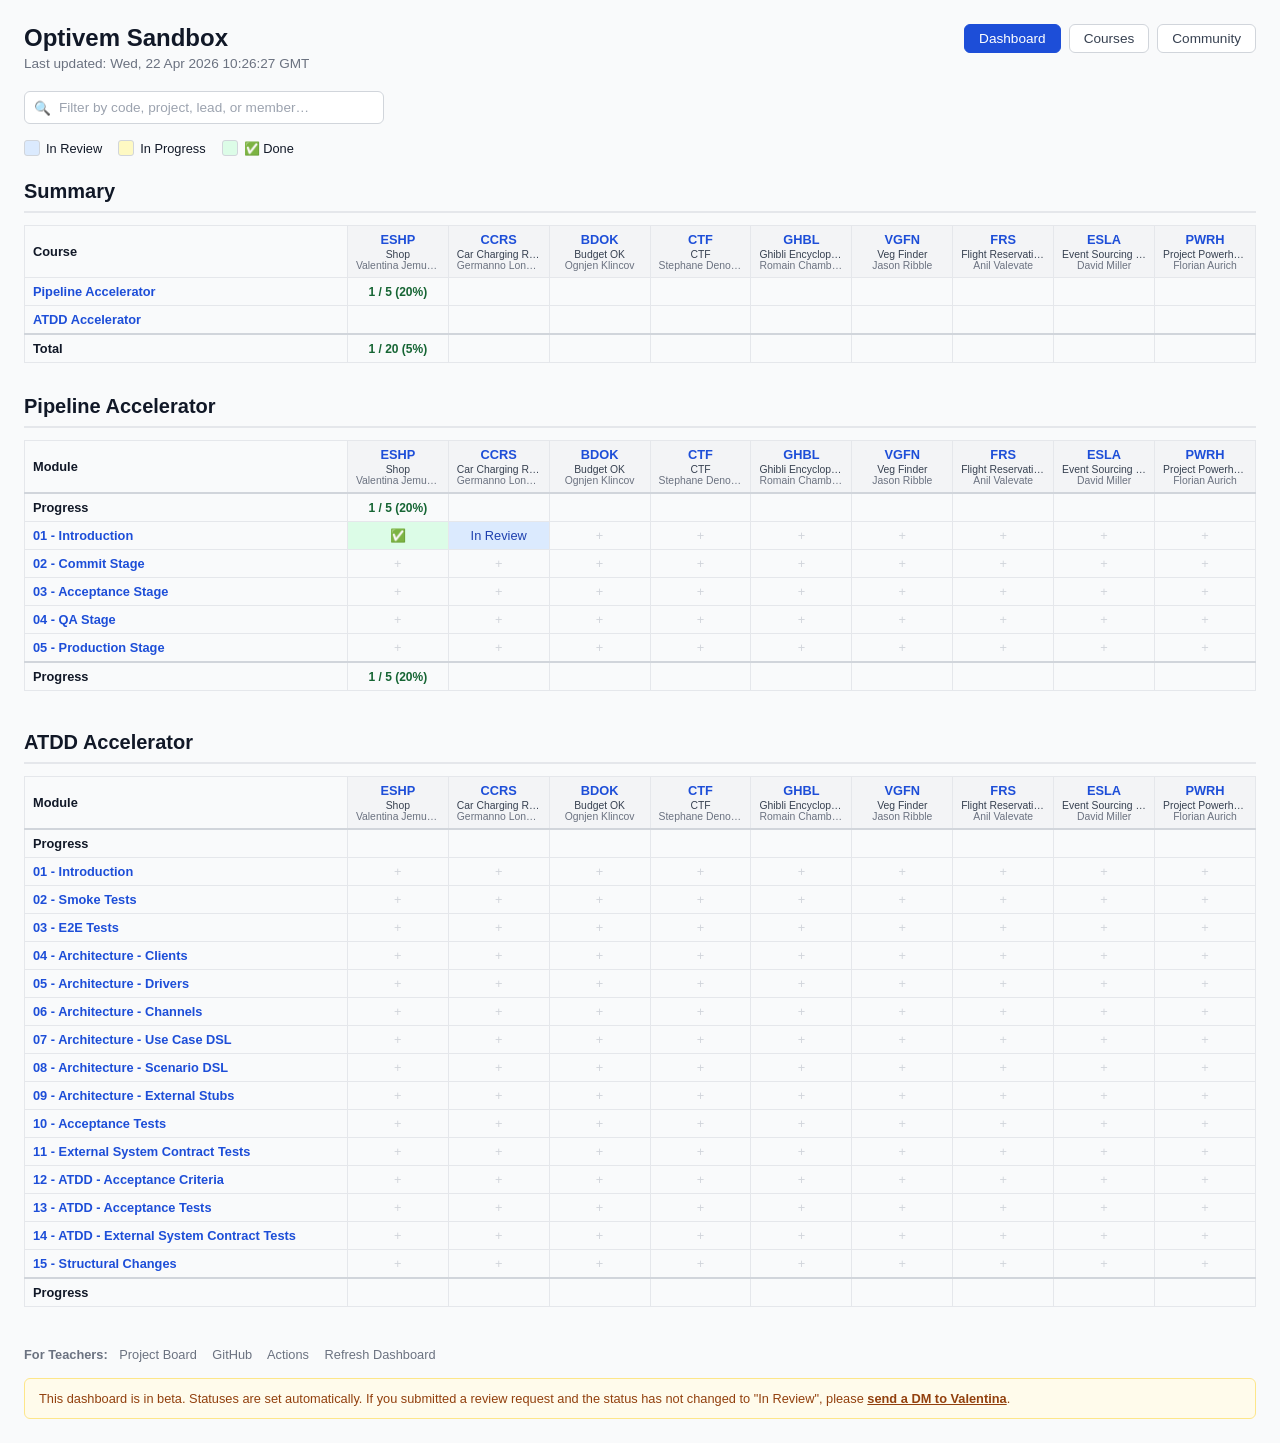
==== commit 65d1ec27: "chore: regenerate dashboard [skip ci]" ====
--- a/docs/index.html
+++ b/docs/index.html
@@ -101,7 +101,7 @@
   <div class="header">
     <div class="header-left">
       <h1>Optivem Sandbox</h1>
-      <p class="subtitle">Last updated: Wed, 22 Apr 2026 09:02:40 GMT</p>
+      <p class="subtitle">Last updated: Wed, 22 Apr 2026 10:26:27 GMT</p>
     </div>
     <nav class="nav-tabs">
       <span class="nav-tab active">Dashboard</span>
@@ -127,7 +127,7 @@
         <thead>
           <tr>
             <th class="summary-label">Course</th>
-            <th class="project-header" title="Shop — 0 / 20 modules completed (0%)"><a href="https://github.com/optivem/shop" target="_blank" rel="noopener" title="Shop">ESHP</a><div class="project-full-name">Shop</div><div class="project-lead">Valentina Jemuovic</div></th>
+            <th class="project-header" title="Shop — 1 / 20 modules completed (5%)"><a href="https://github.com/optivem/shop" target="_blank" rel="noopener" title="Shop">ESHP</a><div class="project-full-name">Shop</div><div class="project-lead">Valentina Jemuovic</div></th>
             <th class="project-header" title="Car Charging Reservation System — 0 / 20 modules completed (0%)"><a href="https://github.com/longhibeck/car-charging-reservation-system" target="_blank" rel="noopener" title="Car Charging Reservation System">CCRS</a><div class="project-full-name">Car Charging Reservation System</div><div class="project-lead">Germanno Longhi Beck</div></th>
             <th class="project-header" title="Budget OK — 0 / 20 modules completed (0%)"><a href="https://github.com/ognjenkl/budget-ok" target="_blank" rel="noopener" title="Budget OK">BDOK</a><div class="project-full-name">Budget OK</div><div class="project-lead">Ognjen Klincov</div></th>
             <th class="project-header" title="CTF — 0 / 20 modules completed (0%)"><a href="https://github.com/CurlyFire/ctf-sandbox" target="_blank" rel="noopener" title="CTF">CTF</a><div class="project-full-name">CTF</div><div class="project-lead">Stephane Denomme</div></th>
@@ -141,7 +141,7 @@
         <tbody>
           <tr>
             <td class="summary-label"><a href="#course-pipeline">Pipeline Accelerator</a></td>
-              <td class="cell progress-cell progress-none"></td>
+              <td class="cell progress-cell progress-active">1 / 5 (20%)</td>
               <td class="cell progress-cell progress-none"></td>
               <td class="cell progress-cell progress-none"></td>
               <td class="cell progress-cell progress-none"></td>
@@ -165,7 +165,7 @@
           </tr>
           <tr class="progress-row">
             <td class="summary-label"><strong>Total</strong></td>
-              <td class="cell progress-cell progress-none"></td>
+              <td class="cell progress-cell progress-active">1 / 20 (5%)</td>
               <td class="cell progress-cell progress-none"></td>
               <td class="cell progress-cell progress-none"></td>
               <td class="cell progress-cell progress-none"></td>
@@ -187,7 +187,7 @@
         <thead>
           <tr>
             <th class="module-name">Module</th>
-            <th class="project-header" title="Shop — 0 / 5 modules completed (0%)"><a href="https://github.com/optivem/shop" target="_blank" rel="noopener" title="Shop">ESHP</a><div class="project-full-name">Shop</div><div class="project-lead">Valentina Jemuovic</div></th>
+            <th class="project-header" title="Shop — 1 / 5 modules completed (20%)"><a href="https://github.com/optivem/shop" target="_blank" rel="noopener" title="Shop">ESHP</a><div class="project-full-name">Shop</div><div class="project-lead">Valentina Jemuovic</div></th>
             <th class="project-header" title="Car Charging Reservation System — 0 / 5 modules completed (0%)"><a href="https://github.com/longhibeck/car-charging-reservation-system" target="_blank" rel="noopener" title="Car Charging Reservation System">CCRS</a><div class="project-full-name">Car Charging Reservation System</div><div class="project-lead">Germanno Longhi Beck</div></th>
             <th class="project-header" title="Budget OK — 0 / 5 modules completed (0%)"><a href="https://github.com/ognjenkl/budget-ok" target="_blank" rel="noopener" title="Budget OK">BDOK</a><div class="project-full-name">Budget OK</div><div class="project-lead">Ognjen Klincov</div></th>
             <th class="project-header" title="CTF — 0 / 5 modules completed (0%)"><a href="https://github.com/CurlyFire/ctf-sandbox" target="_blank" rel="noopener" title="CTF">CTF</a><div class="project-full-name">CTF</div><div class="project-lead">Stephane Denomme</div></th>
@@ -199,7 +199,7 @@
           </tr>
           <tr class="progress-row">
             <td class="module-name"><strong>Progress</strong></td>
-              <td class="cell progress-cell progress-none"></td>
+              <td class="cell progress-cell progress-active">1 / 5 (20%)</td>
               <td class="cell progress-cell progress-none"></td>
               <td class="cell progress-cell progress-none"></td>
               <td class="cell progress-cell progress-none"></td>
@@ -213,8 +213,8 @@
         <tbody>
           <tr>
             <td class="module-name"><a href="https://optivem.thinkific.com/courses/take/pipeline/texts/73800730-overview" target="_blank" rel="noopener">01 - Introduction</a></td>
-              <td class="cell cell-in-review"><a href="https://github.com/optivem/sandbox/issues/81" target="_blank" rel="noopener" title="ESHP: In Review">In Review</a></td>
-              <td class="cell cell-missing"><a href="https://github.com/optivem/sandbox/issues/new?title=01%20-%20Introduction&body=%3E%20**%E2%9A%A0%EF%B8%8F%20This%20ticket%20is%20auto-generated.%20Please%20do%20not%20change%20the%20title%20or%20contents%20below.%20Just%20click%20the%20%22Create%22%20button%20below.%20After%20a%20few%20minutes%2C%20the%20ticket%20will%20be%20automatically%20assigned%20to%20a%20reviewer%20%E2%80%94%20no%20further%20action%20needed.%20You%20can%20add%20comments%20after%20the%20ticket%20is%20created.**%0A%0A%23%23%23%20Course%0A%0APipeline%20Accelerator%0A%0A%23%23%23%20Project%0A%0ACar%20Charging%20Reservation%20System%0A%0A%23%23%23%20Module%0A%0A01%20-%20Introduction%0A%0A%3E%20**%E2%9A%A0%EF%B8%8F%20This%20ticket%20is%20auto-generated.%20Please%20do%20not%20change%20the%20title%20or%20contents%20below.%20Just%20click%20the%20%22Create%22%20button%20below.%20After%20a%20few%20minutes%2C%20the%20ticket%20will%20be%20automatically%20assigned%20to%20a%20reviewer%20%E2%80%94%20no%20further%20action%20needed.%20You%20can%20add%20comments%20after%20the%20ticket%20is%20created.**" target="_blank" rel="noopener" title="Create ticket for CCRS - 01 - Introduction">+</a></td>
+              <td class="cell cell-done"><a href="https://github.com/optivem/sandbox/issues/81" target="_blank" rel="noopener" title="ESHP: Done">✅</a></td>
+              <td class="cell cell-in-review"><a href="https://github.com/optivem/sandbox/issues/83" target="_blank" rel="noopener" title="CCRS: In Review">In Review</a></td>
               <td class="cell cell-missing"><a href="https://github.com/optivem/sandbox/issues/new?title=01%20-%20Introduction&body=%3E%20**%E2%9A%A0%EF%B8%8F%20This%20ticket%20is%20auto-generated.%20Please%20do%20not%20change%20the%20title%20or%20contents%20below.%20Just%20click%20the%20%22Create%22%20button%20below.%20After%20a%20few%20minutes%2C%20the%20ticket%20will%20be%20automatically%20assigned%20to%20a%20reviewer%20%E2%80%94%20no%20further%20action%20needed.%20You%20can%20add%20comments%20after%20the%20ticket%20is%20created.**%0A%0A%23%23%23%20Course%0A%0APipeline%20Accelerator%0A%0A%23%23%23%20Project%0A%0ABudget%20OK%0A%0A%23%23%23%20Module%0A%0A01%20-%20Introduction%0A%0A%3E%20**%E2%9A%A0%EF%B8%8F%20This%20ticket%20is%20auto-generated.%20Please%20do%20not%20change%20the%20title%20or%20contents%20below.%20Just%20click%20the%20%22Create%22%20button%20below.%20After%20a%20few%20minutes%2C%20the%20ticket%20will%20be%20automatically%20assigned%20to%20a%20reviewer%20%E2%80%94%20no%20further%20action%20needed.%20You%20can%20add%20comments%20after%20the%20ticket%20is%20created.**" target="_blank" rel="noopener" title="Create ticket for BDOK - 01 - Introduction">+</a></td>
               <td class="cell cell-missing"><a href="https://github.com/optivem/sandbox/issues/new?title=01%20-%20Introduction&body=%3E%20**%E2%9A%A0%EF%B8%8F%20This%20ticket%20is%20auto-generated.%20Please%20do%20not%20change%20the%20title%20or%20contents%20below.%20Just%20click%20the%20%22Create%22%20button%20below.%20After%20a%20few%20minutes%2C%20the%20ticket%20will%20be%20automatically%20assigned%20to%20a%20reviewer%20%E2%80%94%20no%20further%20action%20needed.%20You%20can%20add%20comments%20after%20the%20ticket%20is%20created.**%0A%0A%23%23%23%20Course%0A%0APipeline%20Accelerator%0A%0A%23%23%23%20Project%0A%0ACTF%0A%0A%23%23%23%20Module%0A%0A01%20-%20Introduction%0A%0A%3E%20**%E2%9A%A0%EF%B8%8F%20This%20ticket%20is%20auto-generated.%20Please%20do%20not%20change%20the%20title%20or%20contents%20below.%20Just%20click%20the%20%22Create%22%20button%20below.%20After%20a%20few%20minutes%2C%20the%20ticket%20will%20be%20automatically%20assigned%20to%20a%20reviewer%20%E2%80%94%20no%20further%20action%20needed.%20You%20can%20add%20comments%20after%20the%20ticket%20is%20created.**" target="_blank" rel="noopener" title="Create ticket for CTF - 01 - Introduction">+</a></td>
               <td class="cell cell-missing"><a href="https://github.com/optivem/sandbox/issues/new?title=01%20-%20Introduction&body=%3E%20**%E2%9A%A0%EF%B8%8F%20This%20ticket%20is%20auto-generated.%20Please%20do%20not%20change%20the%20title%20or%20contents%20below.%20Just%20click%20the%20%22Create%22%20button%20below.%20After%20a%20few%20minutes%2C%20the%20ticket%20will%20be%20automatically%20assigned%20to%20a%20reviewer%20%E2%80%94%20no%20further%20action%20needed.%20You%20can%20add%20comments%20after%20the%20ticket%20is%20created.**%0A%0A%23%23%23%20Course%0A%0APipeline%20Accelerator%0A%0A%23%23%23%20Project%0A%0AGhibli%20Encyclopedia%0A%0A%23%23%23%20Module%0A%0A01%20-%20Introduction%0A%0A%3E%20**%E2%9A%A0%EF%B8%8F%20This%20ticket%20is%20auto-generated.%20Please%20do%20not%20change%20the%20title%20or%20contents%20below.%20Just%20click%20the%20%22Create%22%20button%20below.%20After%20a%20few%20minutes%2C%20the%20ticket%20will%20be%20automatically%20assigned%20to%20a%20reviewer%20%E2%80%94%20no%20further%20action%20needed.%20You%20can%20add%20comments%20after%20the%20ticket%20is%20created.**" target="_blank" rel="noopener" title="Create ticket for GHBL - 01 - Introduction">+</a></td>
@@ -273,7 +273,7 @@
           </tr>
           <tr class="progress-row">
             <td class="module-name"><strong>Progress</strong></td>
-              <td class="cell progress-cell progress-none"></td>
+              <td class="cell progress-cell progress-active">1 / 5 (20%)</td>
               <td class="cell progress-cell progress-none"></td>
               <td class="cell progress-cell progress-none"></td>
               <td class="cell progress-cell progress-none"></td>
@@ -526,9 +526,9 @@
         <span class="card-code">ESHP</span>
       </div>
       <div class="card-lead">Lead: <a href="https://github.com/valentinajemuovic" target="_blank" rel="noopener">Valentina Jemuovic</a></div>
-      
-      <ul class="card-modules">
-<li class="card-module-item"><span class="card-module-name"><a href="https://optivem.thinkific.com/courses/take/pipeline/texts/73800730-overview" target="_blank" rel="noopener">01 - Introduction</a></span><span class="card-module-status card-status-in-review"><a href="https://github.com/optivem/sandbox/issues/81" target="_blank" rel="noopener">In Review</a></span></li>
+      <div class="card-progress-label">1 / 5 (20%)</div>
+      <ul class="card-modules">
+<li class="card-module-item"><span class="card-module-name"><a href="https://optivem.thinkific.com/courses/take/pipeline/texts/73800730-overview" target="_blank" rel="noopener">01 - Introduction</a></span><span class="card-module-status card-status-done"><a href="https://github.com/optivem/sandbox/issues/81" target="_blank" rel="noopener">Done</a></span></li>
 <li class="card-module-item"><span class="card-module-name"><a href="https://optivem.thinkific.com/courses/take/pipeline/texts/73800764-overview" target="_blank" rel="noopener">02 - Commit Stage</a></span><span class="card-module-status card-status-missing"><a href="https://github.com/optivem/sandbox/issues/new?title=02%20-%20Commit%20Stage&body=%3E%20**%E2%9A%A0%EF%B8%8F%20This%20ticket%20is%20auto-generated.%20Please%20do%20not%20change%20the%20title%20or%20contents%20below.%20Just%20click%20the%20%22Create%22%20button%20below.%20After%20a%20few%20minutes%2C%20the%20ticket%20will%20be%20automatically%20assigned%20to%20a%20reviewer%20%E2%80%94%20no%20further%20action%20needed.%20You%20can%20add%20comments%20after%20the%20ticket%20is%20created.**%0A%0A%23%23%23%20Course%0A%0APipeline%20Accelerator%0A%0A%23%23%23%20Project%0A%0AShop%0A%0A%23%23%23%20Module%0A%0A02%20-%20Commit%20Stage%0A%0A%3E%20**%E2%9A%A0%EF%B8%8F%20This%20ticket%20is%20auto-generated.%20Please%20do%20not%20change%20the%20title%20or%20contents%20below.%20Just%20click%20the%20%22Create%22%20button%20below.%20After%20a%20few%20minutes%2C%20the%20ticket%20will%20be%20automatically%20assigned%20to%20a%20reviewer%20%E2%80%94%20no%20further%20action%20needed.%20You%20can%20add%20comments%20after%20the%20ticket%20is%20created.**" target="_blank" rel="noopener">+</a></span></li>
 <li class="card-module-item"><span class="card-module-name"><a href="https://optivem.thinkific.com/courses/take/pipeline/texts/73800794-overview" target="_blank" rel="noopener">03 - Acceptance Stage</a></span><span class="card-module-status card-status-missing"><a href="https://github.com/optivem/sandbox/issues/new?title=03%20-%20Acceptance%20Stage&body=%3E%20**%E2%9A%A0%EF%B8%8F%20This%20ticket%20is%20auto-generated.%20Please%20do%20not%20change%20the%20title%20or%20contents%20below.%20Just%20click%20the%20%22Create%22%20button%20below.%20After%20a%20few%20minutes%2C%20the%20ticket%20will%20be%20automatically%20assigned%20to%20a%20reviewer%20%E2%80%94%20no%20further%20action%20needed.%20You%20can%20add%20comments%20after%20the%20ticket%20is%20created.**%0A%0A%23%23%23%20Course%0A%0APipeline%20Accelerator%0A%0A%23%23%23%20Project%0A%0AShop%0A%0A%23%23%23%20Module%0A%0A03%20-%20Acceptance%20Stage%0A%0A%3E%20**%E2%9A%A0%EF%B8%8F%20This%20ticket%20is%20auto-generated.%20Please%20do%20not%20change%20the%20title%20or%20contents%20below.%20Just%20click%20the%20%22Create%22%20button%20below.%20After%20a%20few%20minutes%2C%20the%20ticket%20will%20be%20automatically%20assigned%20to%20a%20reviewer%20%E2%80%94%20no%20further%20action%20needed.%20You%20can%20add%20comments%20after%20the%20ticket%20is%20created.**" target="_blank" rel="noopener">+</a></span></li>
 <li class="card-module-item"><span class="card-module-name"><a href="https://optivem.thinkific.com/courses/take/pipeline/texts/73800819-overview" target="_blank" rel="noopener">04 - QA Stage</a></span><span class="card-module-status card-status-missing"><a href="https://github.com/optivem/sandbox/issues/new?title=04%20-%20QA%20Stage&body=%3E%20**%E2%9A%A0%EF%B8%8F%20This%20ticket%20is%20auto-generated.%20Please%20do%20not%20change%20the%20title%20or%20contents%20below.%20Just%20click%20the%20%22Create%22%20button%20below.%20After%20a%20few%20minutes%2C%20the%20ticket%20will%20be%20automatically%20assigned%20to%20a%20reviewer%20%E2%80%94%20no%20further%20action%20needed.%20You%20can%20add%20comments%20after%20the%20ticket%20is%20created.**%0A%0A%23%23%23%20Course%0A%0APipeline%20Accelerator%0A%0A%23%23%23%20Project%0A%0AShop%0A%0A%23%23%23%20Module%0A%0A04%20-%20QA%20Stage%0A%0A%3E%20**%E2%9A%A0%EF%B8%8F%20This%20ticket%20is%20auto-generated.%20Please%20do%20not%20change%20the%20title%20or%20contents%20below.%20Just%20click%20the%20%22Create%22%20button%20below.%20After%20a%20few%20minutes%2C%20the%20ticket%20will%20be%20automatically%20assigned%20to%20a%20reviewer%20%E2%80%94%20no%20further%20action%20needed.%20You%20can%20add%20comments%20after%20the%20ticket%20is%20created.**" target="_blank" rel="noopener">+</a></span></li>
@@ -543,7 +543,7 @@
       <div class="card-lead">Lead: <a href="https://github.com/longhibeck" target="_blank" rel="noopener">Germanno Longhi Beck</a></div>
       
       <ul class="card-modules">
-<li class="card-module-item"><span class="card-module-name"><a href="https://optivem.thinkific.com/courses/take/pipeline/texts/73800730-overview" target="_blank" rel="noopener">01 - Introduction</a></span><span class="card-module-status card-status-missing"><a href="https://github.com/optivem/sandbox/issues/new?title=01%20-%20Introduction&body=%3E%20**%E2%9A%A0%EF%B8%8F%20This%20ticket%20is%20auto-generated.%20Please%20do%20not%20change%20the%20title%20or%20contents%20below.%20Just%20click%20the%20%22Create%22%20button%20below.%20After%20a%20few%20minutes%2C%20the%20ticket%20will%20be%20automatically%20assigned%20to%20a%20reviewer%20%E2%80%94%20no%20further%20action%20needed.%20You%20can%20add%20comments%20after%20the%20ticket%20is%20created.**%0A%0A%23%23%23%20Course%0A%0APipeline%20Accelerator%0A%0A%23%23%23%20Project%0A%0ACar%20Charging%20Reservation%20System%0A%0A%23%23%23%20Module%0A%0A01%20-%20Introduction%0A%0A%3E%20**%E2%9A%A0%EF%B8%8F%20This%20ticket%20is%20auto-generated.%20Please%20do%20not%20change%20the%20title%20or%20contents%20below.%20Just%20click%20the%20%22Create%22%20button%20below.%20After%20a%20few%20minutes%2C%20the%20ticket%20will%20be%20automatically%20assigned%20to%20a%20reviewer%20%E2%80%94%20no%20further%20action%20needed.%20You%20can%20add%20comments%20after%20the%20ticket%20is%20created.**" target="_blank" rel="noopener">+</a></span></li>
+<li class="card-module-item"><span class="card-module-name"><a href="https://optivem.thinkific.com/courses/take/pipeline/texts/73800730-overview" target="_blank" rel="noopener">01 - Introduction</a></span><span class="card-module-status card-status-in-review"><a href="https://github.com/optivem/sandbox/issues/83" target="_blank" rel="noopener">In Review</a></span></li>
 <li class="card-module-item"><span class="card-module-name"><a href="https://optivem.thinkific.com/courses/take/pipeline/texts/73800764-overview" target="_blank" rel="noopener">02 - Commit Stage</a></span><span class="card-module-status card-status-missing"><a href="https://github.com/optivem/sandbox/issues/new?title=02%20-%20Commit%20Stage&body=%3E%20**%E2%9A%A0%EF%B8%8F%20This%20ticket%20is%20auto-generated.%20Please%20do%20not%20change%20the%20title%20or%20contents%20below.%20Just%20click%20the%20%22Create%22%20button%20below.%20After%20a%20few%20minutes%2C%20the%20ticket%20will%20be%20automatically%20assigned%20to%20a%20reviewer%20%E2%80%94%20no%20further%20action%20needed.%20You%20can%20add%20comments%20after%20the%20ticket%20is%20created.**%0A%0A%23%23%23%20Course%0A%0APipeline%20Accelerator%0A%0A%23%23%23%20Project%0A%0ACar%20Charging%20Reservation%20System%0A%0A%23%23%23%20Module%0A%0A02%20-%20Commit%20Stage%0A%0A%3E%20**%E2%9A%A0%EF%B8%8F%20This%20ticket%20is%20auto-generated.%20Please%20do%20not%20change%20the%20title%20or%20contents%20below.%20Just%20click%20the%20%22Create%22%20button%20below.%20After%20a%20few%20minutes%2C%20the%20ticket%20will%20be%20automatically%20assigned%20to%20a%20reviewer%20%E2%80%94%20no%20further%20action%20needed.%20You%20can%20add%20comments%20after%20the%20ticket%20is%20created.**" target="_blank" rel="noopener">+</a></span></li>
 <li class="card-module-item"><span class="card-module-name"><a href="https://optivem.thinkific.com/courses/take/pipeline/texts/73800794-overview" target="_blank" rel="noopener">03 - Acceptance Stage</a></span><span class="card-module-status card-status-missing"><a href="https://github.com/optivem/sandbox/issues/new?title=03%20-%20Acceptance%20Stage&body=%3E%20**%E2%9A%A0%EF%B8%8F%20This%20ticket%20is%20auto-generated.%20Please%20do%20not%20change%20the%20title%20or%20contents%20below.%20Just%20click%20the%20%22Create%22%20button%20below.%20After%20a%20few%20minutes%2C%20the%20ticket%20will%20be%20automatically%20assigned%20to%20a%20reviewer%20%E2%80%94%20no%20further%20action%20needed.%20You%20can%20add%20comments%20after%20the%20ticket%20is%20created.**%0A%0A%23%23%23%20Course%0A%0APipeline%20Accelerator%0A%0A%23%23%23%20Project%0A%0ACar%20Charging%20Reservation%20System%0A%0A%23%23%23%20Module%0A%0A03%20-%20Acceptance%20Stage%0A%0A%3E%20**%E2%9A%A0%EF%B8%8F%20This%20ticket%20is%20auto-generated.%20Please%20do%20not%20change%20the%20title%20or%20contents%20below.%20Just%20click%20the%20%22Create%22%20button%20below.%20After%20a%20few%20minutes%2C%20the%20ticket%20will%20be%20automatically%20assigned%20to%20a%20reviewer%20%E2%80%94%20no%20further%20action%20needed.%20You%20can%20add%20comments%20after%20the%20ticket%20is%20created.**" target="_blank" rel="noopener">+</a></span></li>
 <li class="card-module-item"><span class="card-module-name"><a href="https://optivem.thinkific.com/courses/take/pipeline/texts/73800819-overview" target="_blank" rel="noopener">04 - QA Stage</a></span><span class="card-module-status card-status-missing"><a href="https://github.com/optivem/sandbox/issues/new?title=04%20-%20QA%20Stage&body=%3E%20**%E2%9A%A0%EF%B8%8F%20This%20ticket%20is%20auto-generated.%20Please%20do%20not%20change%20the%20title%20or%20contents%20below.%20Just%20click%20the%20%22Create%22%20button%20below.%20After%20a%20few%20minutes%2C%20the%20ticket%20will%20be%20automatically%20assigned%20to%20a%20reviewer%20%E2%80%94%20no%20further%20action%20needed.%20You%20can%20add%20comments%20after%20the%20ticket%20is%20created.**%0A%0A%23%23%23%20Course%0A%0APipeline%20Accelerator%0A%0A%23%23%23%20Project%0A%0ACar%20Charging%20Reservation%20System%0A%0A%23%23%23%20Module%0A%0A04%20-%20QA%20Stage%0A%0A%3E%20**%E2%9A%A0%EF%B8%8F%20This%20ticket%20is%20auto-generated.%20Please%20do%20not%20change%20the%20title%20or%20contents%20below.%20Just%20click%20the%20%22Create%22%20button%20below.%20After%20a%20few%20minutes%2C%20the%20ticket%20will%20be%20automatically%20assigned%20to%20a%20reviewer%20%E2%80%94%20no%20further%20action%20needed.%20You%20can%20add%20comments%20after%20the%20ticket%20is%20created.**" target="_blank" rel="noopener">+</a></span></li>
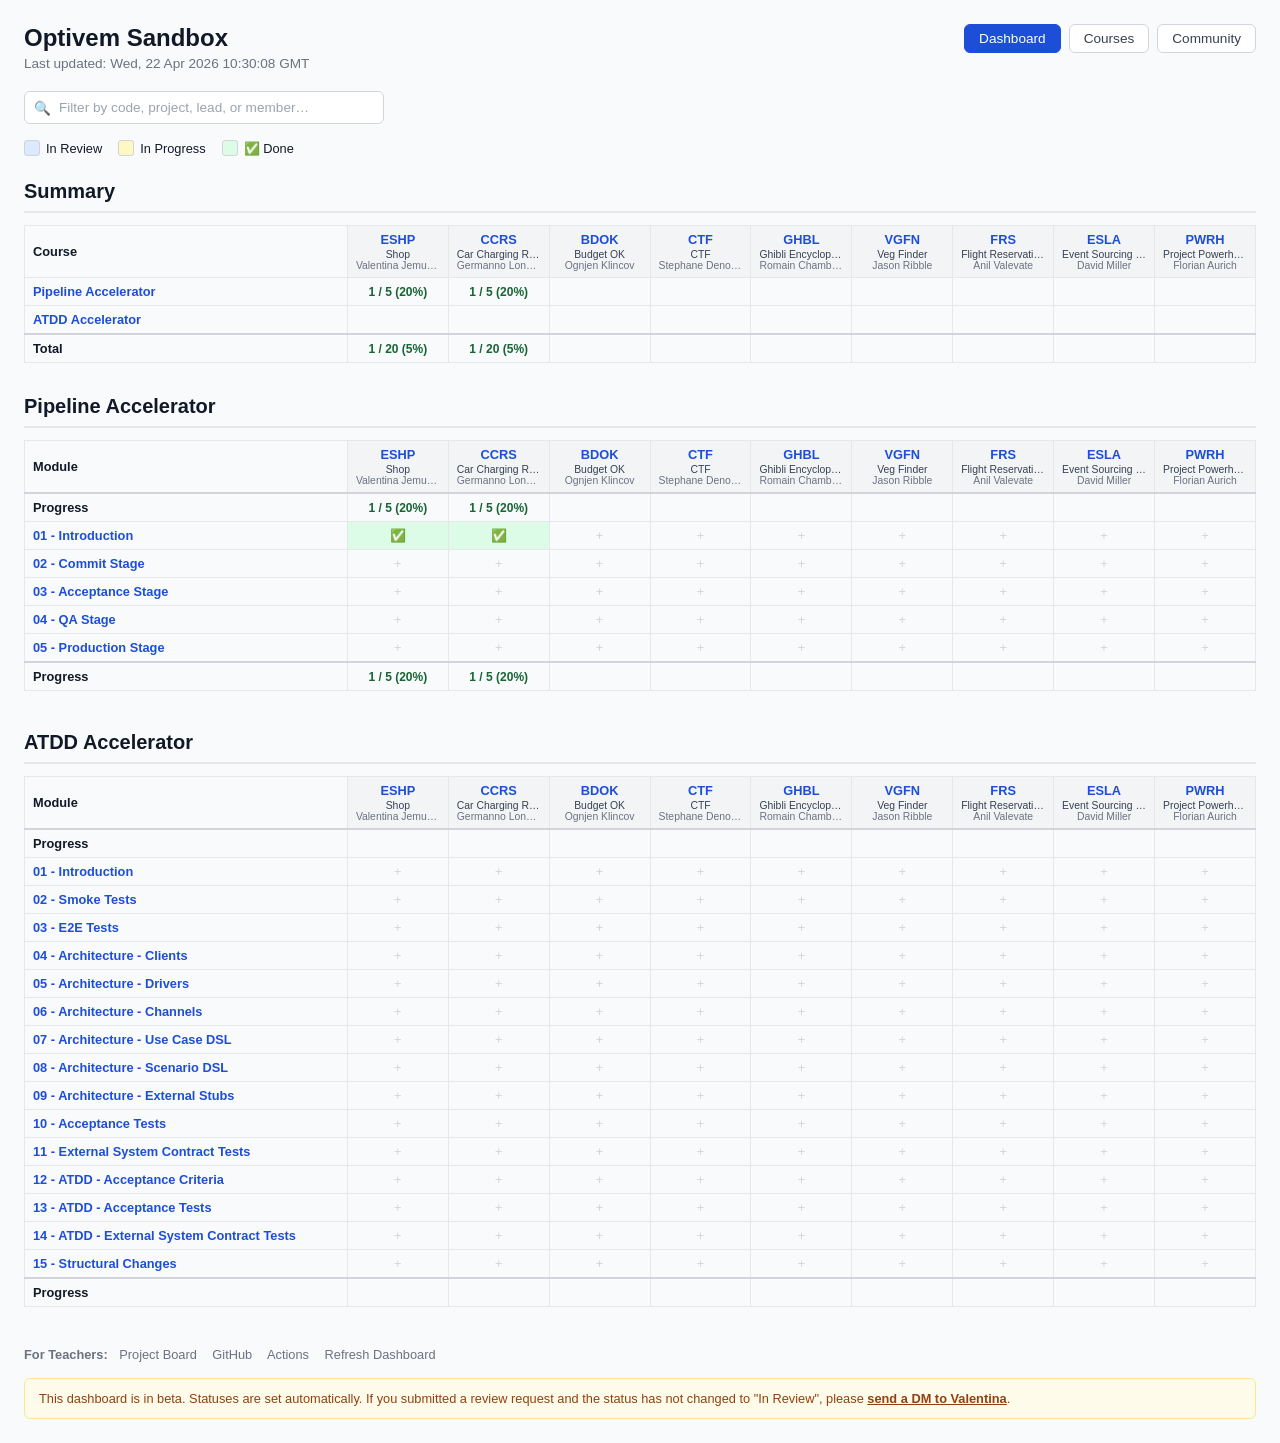
==== commit 5320f608: "chore: regenerate dashboard [skip ci]" ====
--- a/docs/index.html
+++ b/docs/index.html
@@ -101,7 +101,7 @@
   <div class="header">
     <div class="header-left">
       <h1>Optivem Sandbox</h1>
-      <p class="subtitle">Last updated: Wed, 22 Apr 2026 10:26:27 GMT</p>
+      <p class="subtitle">Last updated: Wed, 22 Apr 2026 10:30:08 GMT</p>
     </div>
     <nav class="nav-tabs">
       <span class="nav-tab active">Dashboard</span>
@@ -128,7 +128,7 @@
           <tr>
             <th class="summary-label">Course</th>
             <th class="project-header" title="Shop — 1 / 20 modules completed (5%)"><a href="https://github.com/optivem/shop" target="_blank" rel="noopener" title="Shop">ESHP</a><div class="project-full-name">Shop</div><div class="project-lead">Valentina Jemuovic</div></th>
-            <th class="project-header" title="Car Charging Reservation System — 0 / 20 modules completed (0%)"><a href="https://github.com/longhibeck/car-charging-reservation-system" target="_blank" rel="noopener" title="Car Charging Reservation System">CCRS</a><div class="project-full-name">Car Charging Reservation System</div><div class="project-lead">Germanno Longhi Beck</div></th>
+            <th class="project-header" title="Car Charging Reservation System — 1 / 20 modules completed (5%)"><a href="https://github.com/longhibeck/car-charging-reservation-system" target="_blank" rel="noopener" title="Car Charging Reservation System">CCRS</a><div class="project-full-name">Car Charging Reservation System</div><div class="project-lead">Germanno Longhi Beck</div></th>
             <th class="project-header" title="Budget OK — 0 / 20 modules completed (0%)"><a href="https://github.com/ognjenkl/budget-ok" target="_blank" rel="noopener" title="Budget OK">BDOK</a><div class="project-full-name">Budget OK</div><div class="project-lead">Ognjen Klincov</div></th>
             <th class="project-header" title="CTF — 0 / 20 modules completed (0%)"><a href="https://github.com/CurlyFire/ctf-sandbox" target="_blank" rel="noopener" title="CTF">CTF</a><div class="project-full-name">CTF</div><div class="project-lead">Stephane Denomme</div></th>
             <th class="project-header" title="Ghibli Encyclopedia — 0 / 20 modules completed (0%)"><a href="https://github.com/RomainChamb/ghibli-encyclopedia" target="_blank" rel="noopener" title="Ghibli Encyclopedia">GHBL</a><div class="project-full-name">Ghibli Encyclopedia</div><div class="project-lead">Romain Chambonnier</div></th>
@@ -142,7 +142,7 @@
           <tr>
             <td class="summary-label"><a href="#course-pipeline">Pipeline Accelerator</a></td>
               <td class="cell progress-cell progress-active">1 / 5 (20%)</td>
-              <td class="cell progress-cell progress-none"></td>
+              <td class="cell progress-cell progress-active">1 / 5 (20%)</td>
               <td class="cell progress-cell progress-none"></td>
               <td class="cell progress-cell progress-none"></td>
               <td class="cell progress-cell progress-none"></td>
@@ -166,7 +166,7 @@
           <tr class="progress-row">
             <td class="summary-label"><strong>Total</strong></td>
               <td class="cell progress-cell progress-active">1 / 20 (5%)</td>
-              <td class="cell progress-cell progress-none"></td>
+              <td class="cell progress-cell progress-active">1 / 20 (5%)</td>
               <td class="cell progress-cell progress-none"></td>
               <td class="cell progress-cell progress-none"></td>
               <td class="cell progress-cell progress-none"></td>
@@ -188,7 +188,7 @@
           <tr>
             <th class="module-name">Module</th>
             <th class="project-header" title="Shop — 1 / 5 modules completed (20%)"><a href="https://github.com/optivem/shop" target="_blank" rel="noopener" title="Shop">ESHP</a><div class="project-full-name">Shop</div><div class="project-lead">Valentina Jemuovic</div></th>
-            <th class="project-header" title="Car Charging Reservation System — 0 / 5 modules completed (0%)"><a href="https://github.com/longhibeck/car-charging-reservation-system" target="_blank" rel="noopener" title="Car Charging Reservation System">CCRS</a><div class="project-full-name">Car Charging Reservation System</div><div class="project-lead">Germanno Longhi Beck</div></th>
+            <th class="project-header" title="Car Charging Reservation System — 1 / 5 modules completed (20%)"><a href="https://github.com/longhibeck/car-charging-reservation-system" target="_blank" rel="noopener" title="Car Charging Reservation System">CCRS</a><div class="project-full-name">Car Charging Reservation System</div><div class="project-lead">Germanno Longhi Beck</div></th>
             <th class="project-header" title="Budget OK — 0 / 5 modules completed (0%)"><a href="https://github.com/ognjenkl/budget-ok" target="_blank" rel="noopener" title="Budget OK">BDOK</a><div class="project-full-name">Budget OK</div><div class="project-lead">Ognjen Klincov</div></th>
             <th class="project-header" title="CTF — 0 / 5 modules completed (0%)"><a href="https://github.com/CurlyFire/ctf-sandbox" target="_blank" rel="noopener" title="CTF">CTF</a><div class="project-full-name">CTF</div><div class="project-lead">Stephane Denomme</div></th>
             <th class="project-header" title="Ghibli Encyclopedia — 0 / 5 modules completed (0%)"><a href="https://github.com/RomainChamb/ghibli-encyclopedia" target="_blank" rel="noopener" title="Ghibli Encyclopedia">GHBL</a><div class="project-full-name">Ghibli Encyclopedia</div><div class="project-lead">Romain Chambonnier</div></th>
@@ -200,7 +200,7 @@
           <tr class="progress-row">
             <td class="module-name"><strong>Progress</strong></td>
               <td class="cell progress-cell progress-active">1 / 5 (20%)</td>
-              <td class="cell progress-cell progress-none"></td>
+              <td class="cell progress-cell progress-active">1 / 5 (20%)</td>
               <td class="cell progress-cell progress-none"></td>
               <td class="cell progress-cell progress-none"></td>
               <td class="cell progress-cell progress-none"></td>
@@ -214,7 +214,7 @@
           <tr>
             <td class="module-name"><a href="https://optivem.thinkific.com/courses/take/pipeline/texts/73800730-overview" target="_blank" rel="noopener">01 - Introduction</a></td>
               <td class="cell cell-done"><a href="https://github.com/optivem/sandbox/issues/81" target="_blank" rel="noopener" title="ESHP: Done">✅</a></td>
-              <td class="cell cell-in-review"><a href="https://github.com/optivem/sandbox/issues/83" target="_blank" rel="noopener" title="CCRS: In Review">In Review</a></td>
+              <td class="cell cell-done"><a href="https://github.com/optivem/sandbox/issues/83" target="_blank" rel="noopener" title="CCRS: Done">✅</a></td>
               <td class="cell cell-missing"><a href="https://github.com/optivem/sandbox/issues/new?title=01%20-%20Introduction&body=%3E%20**%E2%9A%A0%EF%B8%8F%20This%20ticket%20is%20auto-generated.%20Please%20do%20not%20change%20the%20title%20or%20contents%20below.%20Just%20click%20the%20%22Create%22%20button%20below.%20After%20a%20few%20minutes%2C%20the%20ticket%20will%20be%20automatically%20assigned%20to%20a%20reviewer%20%E2%80%94%20no%20further%20action%20needed.%20You%20can%20add%20comments%20after%20the%20ticket%20is%20created.**%0A%0A%23%23%23%20Course%0A%0APipeline%20Accelerator%0A%0A%23%23%23%20Project%0A%0ABudget%20OK%0A%0A%23%23%23%20Module%0A%0A01%20-%20Introduction%0A%0A%3E%20**%E2%9A%A0%EF%B8%8F%20This%20ticket%20is%20auto-generated.%20Please%20do%20not%20change%20the%20title%20or%20contents%20below.%20Just%20click%20the%20%22Create%22%20button%20below.%20After%20a%20few%20minutes%2C%20the%20ticket%20will%20be%20automatically%20assigned%20to%20a%20reviewer%20%E2%80%94%20no%20further%20action%20needed.%20You%20can%20add%20comments%20after%20the%20ticket%20is%20created.**" target="_blank" rel="noopener" title="Create ticket for BDOK - 01 - Introduction">+</a></td>
               <td class="cell cell-missing"><a href="https://github.com/optivem/sandbox/issues/new?title=01%20-%20Introduction&body=%3E%20**%E2%9A%A0%EF%B8%8F%20This%20ticket%20is%20auto-generated.%20Please%20do%20not%20change%20the%20title%20or%20contents%20below.%20Just%20click%20the%20%22Create%22%20button%20below.%20After%20a%20few%20minutes%2C%20the%20ticket%20will%20be%20automatically%20assigned%20to%20a%20reviewer%20%E2%80%94%20no%20further%20action%20needed.%20You%20can%20add%20comments%20after%20the%20ticket%20is%20created.**%0A%0A%23%23%23%20Course%0A%0APipeline%20Accelerator%0A%0A%23%23%23%20Project%0A%0ACTF%0A%0A%23%23%23%20Module%0A%0A01%20-%20Introduction%0A%0A%3E%20**%E2%9A%A0%EF%B8%8F%20This%20ticket%20is%20auto-generated.%20Please%20do%20not%20change%20the%20title%20or%20contents%20below.%20Just%20click%20the%20%22Create%22%20button%20below.%20After%20a%20few%20minutes%2C%20the%20ticket%20will%20be%20automatically%20assigned%20to%20a%20reviewer%20%E2%80%94%20no%20further%20action%20needed.%20You%20can%20add%20comments%20after%20the%20ticket%20is%20created.**" target="_blank" rel="noopener" title="Create ticket for CTF - 01 - Introduction">+</a></td>
               <td class="cell cell-missing"><a href="https://github.com/optivem/sandbox/issues/new?title=01%20-%20Introduction&body=%3E%20**%E2%9A%A0%EF%B8%8F%20This%20ticket%20is%20auto-generated.%20Please%20do%20not%20change%20the%20title%20or%20contents%20below.%20Just%20click%20the%20%22Create%22%20button%20below.%20After%20a%20few%20minutes%2C%20the%20ticket%20will%20be%20automatically%20assigned%20to%20a%20reviewer%20%E2%80%94%20no%20further%20action%20needed.%20You%20can%20add%20comments%20after%20the%20ticket%20is%20created.**%0A%0A%23%23%23%20Course%0A%0APipeline%20Accelerator%0A%0A%23%23%23%20Project%0A%0AGhibli%20Encyclopedia%0A%0A%23%23%23%20Module%0A%0A01%20-%20Introduction%0A%0A%3E%20**%E2%9A%A0%EF%B8%8F%20This%20ticket%20is%20auto-generated.%20Please%20do%20not%20change%20the%20title%20or%20contents%20below.%20Just%20click%20the%20%22Create%22%20button%20below.%20After%20a%20few%20minutes%2C%20the%20ticket%20will%20be%20automatically%20assigned%20to%20a%20reviewer%20%E2%80%94%20no%20further%20action%20needed.%20You%20can%20add%20comments%20after%20the%20ticket%20is%20created.**" target="_blank" rel="noopener" title="Create ticket for GHBL - 01 - Introduction">+</a></td>
@@ -274,7 +274,7 @@
           <tr class="progress-row">
             <td class="module-name"><strong>Progress</strong></td>
               <td class="cell progress-cell progress-active">1 / 5 (20%)</td>
-              <td class="cell progress-cell progress-none"></td>
+              <td class="cell progress-cell progress-active">1 / 5 (20%)</td>
               <td class="cell progress-cell progress-none"></td>
               <td class="cell progress-cell progress-none"></td>
               <td class="cell progress-cell progress-none"></td>
@@ -541,9 +541,9 @@
         <span class="card-code">CCRS</span>
       </div>
       <div class="card-lead">Lead: <a href="https://github.com/longhibeck" target="_blank" rel="noopener">Germanno Longhi Beck</a></div>
-      
-      <ul class="card-modules">
-<li class="card-module-item"><span class="card-module-name"><a href="https://optivem.thinkific.com/courses/take/pipeline/texts/73800730-overview" target="_blank" rel="noopener">01 - Introduction</a></span><span class="card-module-status card-status-in-review"><a href="https://github.com/optivem/sandbox/issues/83" target="_blank" rel="noopener">In Review</a></span></li>
+      <div class="card-progress-label">1 / 5 (20%)</div>
+      <ul class="card-modules">
+<li class="card-module-item"><span class="card-module-name"><a href="https://optivem.thinkific.com/courses/take/pipeline/texts/73800730-overview" target="_blank" rel="noopener">01 - Introduction</a></span><span class="card-module-status card-status-done"><a href="https://github.com/optivem/sandbox/issues/83" target="_blank" rel="noopener">Done</a></span></li>
 <li class="card-module-item"><span class="card-module-name"><a href="https://optivem.thinkific.com/courses/take/pipeline/texts/73800764-overview" target="_blank" rel="noopener">02 - Commit Stage</a></span><span class="card-module-status card-status-missing"><a href="https://github.com/optivem/sandbox/issues/new?title=02%20-%20Commit%20Stage&body=%3E%20**%E2%9A%A0%EF%B8%8F%20This%20ticket%20is%20auto-generated.%20Please%20do%20not%20change%20the%20title%20or%20contents%20below.%20Just%20click%20the%20%22Create%22%20button%20below.%20After%20a%20few%20minutes%2C%20the%20ticket%20will%20be%20automatically%20assigned%20to%20a%20reviewer%20%E2%80%94%20no%20further%20action%20needed.%20You%20can%20add%20comments%20after%20the%20ticket%20is%20created.**%0A%0A%23%23%23%20Course%0A%0APipeline%20Accelerator%0A%0A%23%23%23%20Project%0A%0ACar%20Charging%20Reservation%20System%0A%0A%23%23%23%20Module%0A%0A02%20-%20Commit%20Stage%0A%0A%3E%20**%E2%9A%A0%EF%B8%8F%20This%20ticket%20is%20auto-generated.%20Please%20do%20not%20change%20the%20title%20or%20contents%20below.%20Just%20click%20the%20%22Create%22%20button%20below.%20After%20a%20few%20minutes%2C%20the%20ticket%20will%20be%20automatically%20assigned%20to%20a%20reviewer%20%E2%80%94%20no%20further%20action%20needed.%20You%20can%20add%20comments%20after%20the%20ticket%20is%20created.**" target="_blank" rel="noopener">+</a></span></li>
 <li class="card-module-item"><span class="card-module-name"><a href="https://optivem.thinkific.com/courses/take/pipeline/texts/73800794-overview" target="_blank" rel="noopener">03 - Acceptance Stage</a></span><span class="card-module-status card-status-missing"><a href="https://github.com/optivem/sandbox/issues/new?title=03%20-%20Acceptance%20Stage&body=%3E%20**%E2%9A%A0%EF%B8%8F%20This%20ticket%20is%20auto-generated.%20Please%20do%20not%20change%20the%20title%20or%20contents%20below.%20Just%20click%20the%20%22Create%22%20button%20below.%20After%20a%20few%20minutes%2C%20the%20ticket%20will%20be%20automatically%20assigned%20to%20a%20reviewer%20%E2%80%94%20no%20further%20action%20needed.%20You%20can%20add%20comments%20after%20the%20ticket%20is%20created.**%0A%0A%23%23%23%20Course%0A%0APipeline%20Accelerator%0A%0A%23%23%23%20Project%0A%0ACar%20Charging%20Reservation%20System%0A%0A%23%23%23%20Module%0A%0A03%20-%20Acceptance%20Stage%0A%0A%3E%20**%E2%9A%A0%EF%B8%8F%20This%20ticket%20is%20auto-generated.%20Please%20do%20not%20change%20the%20title%20or%20contents%20below.%20Just%20click%20the%20%22Create%22%20button%20below.%20After%20a%20few%20minutes%2C%20the%20ticket%20will%20be%20automatically%20assigned%20to%20a%20reviewer%20%E2%80%94%20no%20further%20action%20needed.%20You%20can%20add%20comments%20after%20the%20ticket%20is%20created.**" target="_blank" rel="noopener">+</a></span></li>
 <li class="card-module-item"><span class="card-module-name"><a href="https://optivem.thinkific.com/courses/take/pipeline/texts/73800819-overview" target="_blank" rel="noopener">04 - QA Stage</a></span><span class="card-module-status card-status-missing"><a href="https://github.com/optivem/sandbox/issues/new?title=04%20-%20QA%20Stage&body=%3E%20**%E2%9A%A0%EF%B8%8F%20This%20ticket%20is%20auto-generated.%20Please%20do%20not%20change%20the%20title%20or%20contents%20below.%20Just%20click%20the%20%22Create%22%20button%20below.%20After%20a%20few%20minutes%2C%20the%20ticket%20will%20be%20automatically%20assigned%20to%20a%20reviewer%20%E2%80%94%20no%20further%20action%20needed.%20You%20can%20add%20comments%20after%20the%20ticket%20is%20created.**%0A%0A%23%23%23%20Course%0A%0APipeline%20Accelerator%0A%0A%23%23%23%20Project%0A%0ACar%20Charging%20Reservation%20System%0A%0A%23%23%23%20Module%0A%0A04%20-%20QA%20Stage%0A%0A%3E%20**%E2%9A%A0%EF%B8%8F%20This%20ticket%20is%20auto-generated.%20Please%20do%20not%20change%20the%20title%20or%20contents%20below.%20Just%20click%20the%20%22Create%22%20button%20below.%20After%20a%20few%20minutes%2C%20the%20ticket%20will%20be%20automatically%20assigned%20to%20a%20reviewer%20%E2%80%94%20no%20further%20action%20needed.%20You%20can%20add%20comments%20after%20the%20ticket%20is%20created.**" target="_blank" rel="noopener">+</a></span></li>
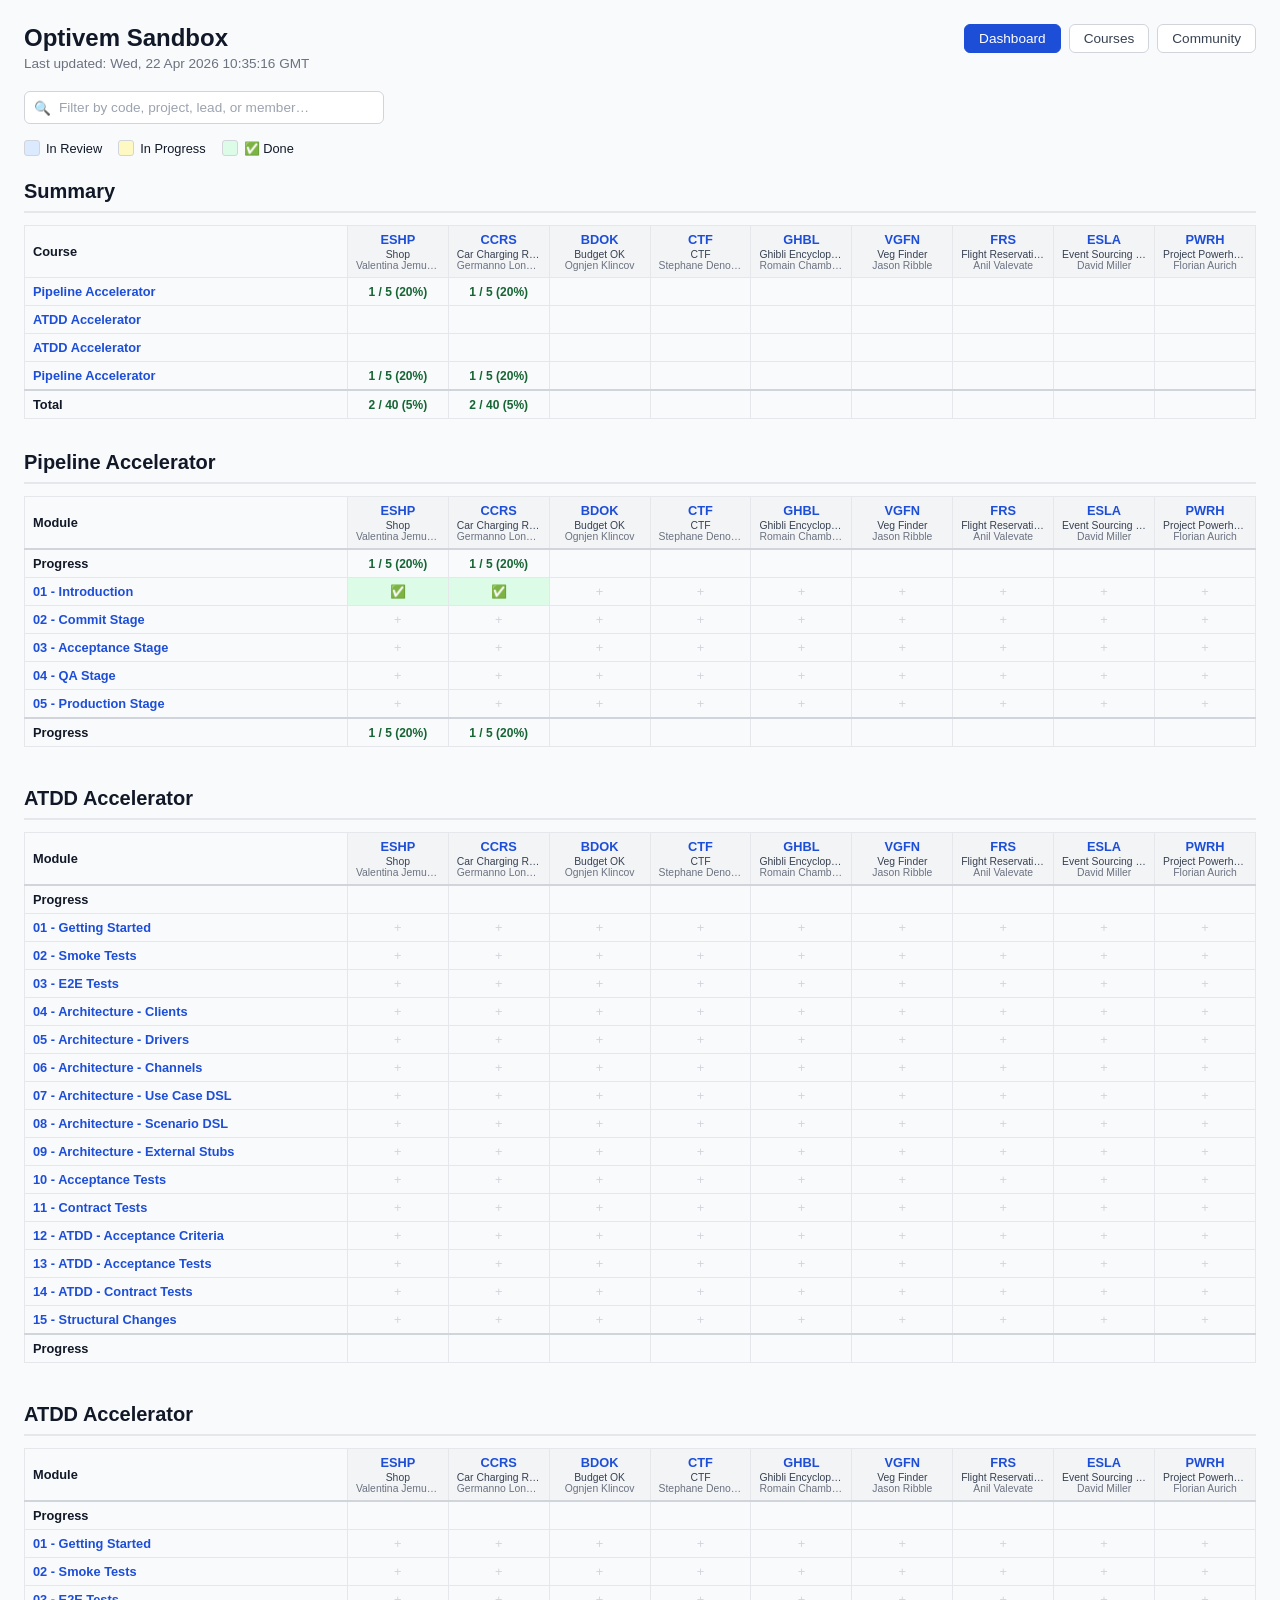
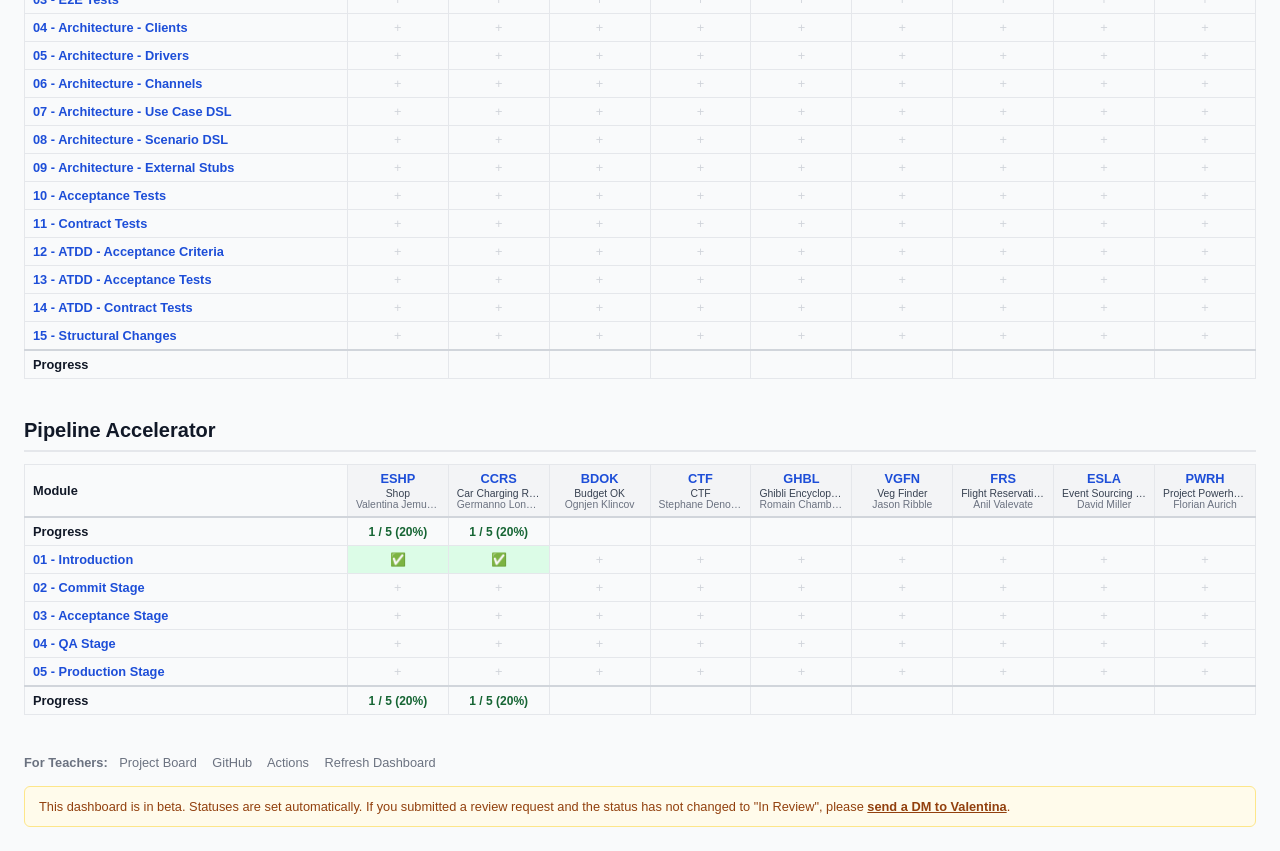
==== commit 145ee63f: "chore: regenerate dashboard [skip ci]" ====
--- a/docs/index.html
+++ b/docs/index.html
@@ -101,7 +101,7 @@
   <div class="header">
     <div class="header-left">
       <h1>Optivem Sandbox</h1>
-      <p class="subtitle">Last updated: Wed, 22 Apr 2026 10:30:08 GMT</p>
+      <p class="subtitle">Last updated: Wed, 22 Apr 2026 10:35:16 GMT</p>
     </div>
     <nav class="nav-tabs">
       <span class="nav-tab active">Dashboard</span>
@@ -127,15 +127,15 @@
         <thead>
           <tr>
             <th class="summary-label">Course</th>
-            <th class="project-header" title="Shop — 1 / 20 modules completed (5%)"><a href="https://github.com/optivem/shop" target="_blank" rel="noopener" title="Shop">ESHP</a><div class="project-full-name">Shop</div><div class="project-lead">Valentina Jemuovic</div></th>
-            <th class="project-header" title="Car Charging Reservation System — 1 / 20 modules completed (5%)"><a href="https://github.com/longhibeck/car-charging-reservation-system" target="_blank" rel="noopener" title="Car Charging Reservation System">CCRS</a><div class="project-full-name">Car Charging Reservation System</div><div class="project-lead">Germanno Longhi Beck</div></th>
-            <th class="project-header" title="Budget OK — 0 / 20 modules completed (0%)"><a href="https://github.com/ognjenkl/budget-ok" target="_blank" rel="noopener" title="Budget OK">BDOK</a><div class="project-full-name">Budget OK</div><div class="project-lead">Ognjen Klincov</div></th>
-            <th class="project-header" title="CTF — 0 / 20 modules completed (0%)"><a href="https://github.com/CurlyFire/ctf-sandbox" target="_blank" rel="noopener" title="CTF">CTF</a><div class="project-full-name">CTF</div><div class="project-lead">Stephane Denomme</div></th>
-            <th class="project-header" title="Ghibli Encyclopedia — 0 / 20 modules completed (0%)"><a href="https://github.com/RomainChamb/ghibli-encyclopedia" target="_blank" rel="noopener" title="Ghibli Encyclopedia">GHBL</a><div class="project-full-name">Ghibli Encyclopedia</div><div class="project-lead">Romain Chambonnier</div></th>
-            <th class="project-header" title="Veg Finder — 0 / 20 modules completed (0%)"><a href="https://github.com/jasonribble/veg-finder" target="_blank" rel="noopener" title="Veg Finder">VGFN</a><div class="project-full-name">Veg Finder</div><div class="project-lead">Jason Ribble</div></th>
-            <th class="project-header" title="Flight Reservation System (FRS) — 0 / 20 modules completed (0%)"><a href="https://github.com/ArkCase/atdd-flight-reserve" target="_blank" rel="noopener" title="Flight Reservation System (FRS)">FRS</a><div class="project-full-name">Flight Reservation System (FRS)</div><div class="project-lead">Anil Valevate</div></th>
-            <th class="project-header" title="Event Sourcing Learning Application — 0 / 20 modules completed (0%)"><a href="https://github.com/david-oc-miller/event-sourcing-demo" target="_blank" rel="noopener" title="Event Sourcing Learning Application">ESLA</a><div class="project-full-name">Event Sourcing Learning Application</div><div class="project-lead">David Miller</div></th>
-            <th class="project-header" title="Project Powerhouse — 0 / 20 modules completed (0%)"><a href="https://github.com/vilosia-ai/demo-customer-portal" target="_blank" rel="noopener" title="Project Powerhouse">PWRH</a><div class="project-full-name">Project Powerhouse</div><div class="project-lead">Florian Aurich</div></th>
+            <th class="project-header" title="Shop — 2 / 40 modules completed (5%)"><a href="https://github.com/optivem/shop" target="_blank" rel="noopener" title="Shop">ESHP</a><div class="project-full-name">Shop</div><div class="project-lead">Valentina Jemuovic</div></th>
+            <th class="project-header" title="Car Charging Reservation System — 2 / 40 modules completed (5%)"><a href="https://github.com/longhibeck/car-charging-reservation-system" target="_blank" rel="noopener" title="Car Charging Reservation System">CCRS</a><div class="project-full-name">Car Charging Reservation System</div><div class="project-lead">Germanno Longhi Beck</div></th>
+            <th class="project-header" title="Budget OK — 0 / 40 modules completed (0%)"><a href="https://github.com/ognjenkl/budget-ok" target="_blank" rel="noopener" title="Budget OK">BDOK</a><div class="project-full-name">Budget OK</div><div class="project-lead">Ognjen Klincov</div></th>
+            <th class="project-header" title="CTF — 0 / 40 modules completed (0%)"><a href="https://github.com/CurlyFire/ctf-sandbox" target="_blank" rel="noopener" title="CTF">CTF</a><div class="project-full-name">CTF</div><div class="project-lead">Stephane Denomme</div></th>
+            <th class="project-header" title="Ghibli Encyclopedia — 0 / 40 modules completed (0%)"><a href="https://github.com/RomainChamb/ghibli-encyclopedia" target="_blank" rel="noopener" title="Ghibli Encyclopedia">GHBL</a><div class="project-full-name">Ghibli Encyclopedia</div><div class="project-lead">Romain Chambonnier</div></th>
+            <th class="project-header" title="Veg Finder — 0 / 40 modules completed (0%)"><a href="https://github.com/jasonribble/veg-finder" target="_blank" rel="noopener" title="Veg Finder">VGFN</a><div class="project-full-name">Veg Finder</div><div class="project-lead">Jason Ribble</div></th>
+            <th class="project-header" title="Flight Reservation System (FRS) — 0 / 40 modules completed (0%)"><a href="https://github.com/ArkCase/atdd-flight-reserve" target="_blank" rel="noopener" title="Flight Reservation System (FRS)">FRS</a><div class="project-full-name">Flight Reservation System (FRS)</div><div class="project-lead">Anil Valevate</div></th>
+            <th class="project-header" title="Event Sourcing Learning Application — 0 / 40 modules completed (0%)"><a href="https://github.com/david-oc-miller/event-sourcing-demo" target="_blank" rel="noopener" title="Event Sourcing Learning Application">ESLA</a><div class="project-full-name">Event Sourcing Learning Application</div><div class="project-lead">David Miller</div></th>
+            <th class="project-header" title="Project Powerhouse — 0 / 40 modules completed (0%)"><a href="https://github.com/vilosia-ai/demo-customer-portal" target="_blank" rel="noopener" title="Project Powerhouse">PWRH</a><div class="project-full-name">Project Powerhouse</div><div class="project-lead">Florian Aurich</div></th>
           </tr>
         </thead>
         <tbody>
@@ -163,10 +163,34 @@
               <td class="cell progress-cell progress-none"></td>
               <td class="cell progress-cell progress-none"></td>
           </tr>
+          <tr>
+            <td class="summary-label"><a href="#course-atdd">ATDD Accelerator</a></td>
+              <td class="cell progress-cell progress-none"></td>
+              <td class="cell progress-cell progress-none"></td>
+              <td class="cell progress-cell progress-none"></td>
+              <td class="cell progress-cell progress-none"></td>
+              <td class="cell progress-cell progress-none"></td>
+              <td class="cell progress-cell progress-none"></td>
+              <td class="cell progress-cell progress-none"></td>
+              <td class="cell progress-cell progress-none"></td>
+              <td class="cell progress-cell progress-none"></td>
+          </tr>
+          <tr>
+            <td class="summary-label"><a href="#course-pipeline">Pipeline Accelerator</a></td>
+              <td class="cell progress-cell progress-active">1 / 5 (20%)</td>
+              <td class="cell progress-cell progress-active">1 / 5 (20%)</td>
+              <td class="cell progress-cell progress-none"></td>
+              <td class="cell progress-cell progress-none"></td>
+              <td class="cell progress-cell progress-none"></td>
+              <td class="cell progress-cell progress-none"></td>
+              <td class="cell progress-cell progress-none"></td>
+              <td class="cell progress-cell progress-none"></td>
+              <td class="cell progress-cell progress-none"></td>
+          </tr>
           <tr class="progress-row">
             <td class="summary-label"><strong>Total</strong></td>
-              <td class="cell progress-cell progress-active">1 / 20 (5%)</td>
-              <td class="cell progress-cell progress-active">1 / 20 (5%)</td>
+              <td class="cell progress-cell progress-active">2 / 40 (5%)</td>
+              <td class="cell progress-cell progress-active">2 / 40 (5%)</td>
               <td class="cell progress-cell progress-none"></td>
               <td class="cell progress-cell progress-none"></td>
               <td class="cell progress-cell progress-none"></td>
@@ -320,16 +344,16 @@
         </thead>
         <tbody>
           <tr>
-            <td class="module-name"><a href="https://optivem.thinkific.com/courses/take/atdd/texts/73358802-overview" target="_blank" rel="noopener">01 - Introduction</a></td>
-              <td class="cell cell-missing"><a href="https://github.com/optivem/sandbox/issues/new?title=01%20-%20Introduction&body=%3E%20**%E2%9A%A0%EF%B8%8F%20This%20ticket%20is%20auto-generated.%20Please%20do%20not%20change%20the%20title%20or%20contents%20below.%20Just%20click%20the%20%22Create%22%20button%20below.%20After%20a%20few%20minutes%2C%20the%20ticket%20will%20be%20automatically%20assigned%20to%20a%20reviewer%20%E2%80%94%20no%20further%20action%20needed.%20You%20can%20add%20comments%20after%20the%20ticket%20is%20created.**%0A%0A%23%23%23%20Course%0A%0AATDD%20Accelerator%0A%0A%23%23%23%20Project%0A%0AShop%0A%0A%23%23%23%20Module%0A%0A01%20-%20Introduction%0A%0A%3E%20**%E2%9A%A0%EF%B8%8F%20This%20ticket%20is%20auto-generated.%20Please%20do%20not%20change%20the%20title%20or%20contents%20below.%20Just%20click%20the%20%22Create%22%20button%20below.%20After%20a%20few%20minutes%2C%20the%20ticket%20will%20be%20automatically%20assigned%20to%20a%20reviewer%20%E2%80%94%20no%20further%20action%20needed.%20You%20can%20add%20comments%20after%20the%20ticket%20is%20created.**" target="_blank" rel="noopener" title="Create ticket for ESHP - 01 - Introduction">+</a></td>
-              <td class="cell cell-missing"><a href="https://github.com/optivem/sandbox/issues/new?title=01%20-%20Introduction&body=%3E%20**%E2%9A%A0%EF%B8%8F%20This%20ticket%20is%20auto-generated.%20Please%20do%20not%20change%20the%20title%20or%20contents%20below.%20Just%20click%20the%20%22Create%22%20button%20below.%20After%20a%20few%20minutes%2C%20the%20ticket%20will%20be%20automatically%20assigned%20to%20a%20reviewer%20%E2%80%94%20no%20further%20action%20needed.%20You%20can%20add%20comments%20after%20the%20ticket%20is%20created.**%0A%0A%23%23%23%20Course%0A%0AATDD%20Accelerator%0A%0A%23%23%23%20Project%0A%0ACar%20Charging%20Reservation%20System%0A%0A%23%23%23%20Module%0A%0A01%20-%20Introduction%0A%0A%3E%20**%E2%9A%A0%EF%B8%8F%20This%20ticket%20is%20auto-generated.%20Please%20do%20not%20change%20the%20title%20or%20contents%20below.%20Just%20click%20the%20%22Create%22%20button%20below.%20After%20a%20few%20minutes%2C%20the%20ticket%20will%20be%20automatically%20assigned%20to%20a%20reviewer%20%E2%80%94%20no%20further%20action%20needed.%20You%20can%20add%20comments%20after%20the%20ticket%20is%20created.**" target="_blank" rel="noopener" title="Create ticket for CCRS - 01 - Introduction">+</a></td>
-              <td class="cell cell-missing"><a href="https://github.com/optivem/sandbox/issues/new?title=01%20-%20Introduction&body=%3E%20**%E2%9A%A0%EF%B8%8F%20This%20ticket%20is%20auto-generated.%20Please%20do%20not%20change%20the%20title%20or%20contents%20below.%20Just%20click%20the%20%22Create%22%20button%20below.%20After%20a%20few%20minutes%2C%20the%20ticket%20will%20be%20automatically%20assigned%20to%20a%20reviewer%20%E2%80%94%20no%20further%20action%20needed.%20You%20can%20add%20comments%20after%20the%20ticket%20is%20created.**%0A%0A%23%23%23%20Course%0A%0AATDD%20Accelerator%0A%0A%23%23%23%20Project%0A%0ABudget%20OK%0A%0A%23%23%23%20Module%0A%0A01%20-%20Introduction%0A%0A%3E%20**%E2%9A%A0%EF%B8%8F%20This%20ticket%20is%20auto-generated.%20Please%20do%20not%20change%20the%20title%20or%20contents%20below.%20Just%20click%20the%20%22Create%22%20button%20below.%20After%20a%20few%20minutes%2C%20the%20ticket%20will%20be%20automatically%20assigned%20to%20a%20reviewer%20%E2%80%94%20no%20further%20action%20needed.%20You%20can%20add%20comments%20after%20the%20ticket%20is%20created.**" target="_blank" rel="noopener" title="Create ticket for BDOK - 01 - Introduction">+</a></td>
-              <td class="cell cell-missing"><a href="https://github.com/optivem/sandbox/issues/new?title=01%20-%20Introduction&body=%3E%20**%E2%9A%A0%EF%B8%8F%20This%20ticket%20is%20auto-generated.%20Please%20do%20not%20change%20the%20title%20or%20contents%20below.%20Just%20click%20the%20%22Create%22%20button%20below.%20After%20a%20few%20minutes%2C%20the%20ticket%20will%20be%20automatically%20assigned%20to%20a%20reviewer%20%E2%80%94%20no%20further%20action%20needed.%20You%20can%20add%20comments%20after%20the%20ticket%20is%20created.**%0A%0A%23%23%23%20Course%0A%0AATDD%20Accelerator%0A%0A%23%23%23%20Project%0A%0ACTF%0A%0A%23%23%23%20Module%0A%0A01%20-%20Introduction%0A%0A%3E%20**%E2%9A%A0%EF%B8%8F%20This%20ticket%20is%20auto-generated.%20Please%20do%20not%20change%20the%20title%20or%20contents%20below.%20Just%20click%20the%20%22Create%22%20button%20below.%20After%20a%20few%20minutes%2C%20the%20ticket%20will%20be%20automatically%20assigned%20to%20a%20reviewer%20%E2%80%94%20no%20further%20action%20needed.%20You%20can%20add%20comments%20after%20the%20ticket%20is%20created.**" target="_blank" rel="noopener" title="Create ticket for CTF - 01 - Introduction">+</a></td>
-              <td class="cell cell-missing"><a href="https://github.com/optivem/sandbox/issues/new?title=01%20-%20Introduction&body=%3E%20**%E2%9A%A0%EF%B8%8F%20This%20ticket%20is%20auto-generated.%20Please%20do%20not%20change%20the%20title%20or%20contents%20below.%20Just%20click%20the%20%22Create%22%20button%20below.%20After%20a%20few%20minutes%2C%20the%20ticket%20will%20be%20automatically%20assigned%20to%20a%20reviewer%20%E2%80%94%20no%20further%20action%20needed.%20You%20can%20add%20comments%20after%20the%20ticket%20is%20created.**%0A%0A%23%23%23%20Course%0A%0AATDD%20Accelerator%0A%0A%23%23%23%20Project%0A%0AGhibli%20Encyclopedia%0A%0A%23%23%23%20Module%0A%0A01%20-%20Introduction%0A%0A%3E%20**%E2%9A%A0%EF%B8%8F%20This%20ticket%20is%20auto-generated.%20Please%20do%20not%20change%20the%20title%20or%20contents%20below.%20Just%20click%20the%20%22Create%22%20button%20below.%20After%20a%20few%20minutes%2C%20the%20ticket%20will%20be%20automatically%20assigned%20to%20a%20reviewer%20%E2%80%94%20no%20further%20action%20needed.%20You%20can%20add%20comments%20after%20the%20ticket%20is%20created.**" target="_blank" rel="noopener" title="Create ticket for GHBL - 01 - Introduction">+</a></td>
-              <td class="cell cell-missing"><a href="https://github.com/optivem/sandbox/issues/new?title=01%20-%20Introduction&body=%3E%20**%E2%9A%A0%EF%B8%8F%20This%20ticket%20is%20auto-generated.%20Please%20do%20not%20change%20the%20title%20or%20contents%20below.%20Just%20click%20the%20%22Create%22%20button%20below.%20After%20a%20few%20minutes%2C%20the%20ticket%20will%20be%20automatically%20assigned%20to%20a%20reviewer%20%E2%80%94%20no%20further%20action%20needed.%20You%20can%20add%20comments%20after%20the%20ticket%20is%20created.**%0A%0A%23%23%23%20Course%0A%0AATDD%20Accelerator%0A%0A%23%23%23%20Project%0A%0AVeg%20Finder%0A%0A%23%23%23%20Module%0A%0A01%20-%20Introduction%0A%0A%3E%20**%E2%9A%A0%EF%B8%8F%20This%20ticket%20is%20auto-generated.%20Please%20do%20not%20change%20the%20title%20or%20contents%20below.%20Just%20click%20the%20%22Create%22%20button%20below.%20After%20a%20few%20minutes%2C%20the%20ticket%20will%20be%20automatically%20assigned%20to%20a%20reviewer%20%E2%80%94%20no%20further%20action%20needed.%20You%20can%20add%20comments%20after%20the%20ticket%20is%20created.**" target="_blank" rel="noopener" title="Create ticket for VGFN - 01 - Introduction">+</a></td>
-              <td class="cell cell-missing"><a href="https://github.com/optivem/sandbox/issues/new?title=01%20-%20Introduction&body=%3E%20**%E2%9A%A0%EF%B8%8F%20This%20ticket%20is%20auto-generated.%20Please%20do%20not%20change%20the%20title%20or%20contents%20below.%20Just%20click%20the%20%22Create%22%20button%20below.%20After%20a%20few%20minutes%2C%20the%20ticket%20will%20be%20automatically%20assigned%20to%20a%20reviewer%20%E2%80%94%20no%20further%20action%20needed.%20You%20can%20add%20comments%20after%20the%20ticket%20is%20created.**%0A%0A%23%23%23%20Course%0A%0AATDD%20Accelerator%0A%0A%23%23%23%20Project%0A%0AFlight%20Reservation%20System%20(FRS)%0A%0A%23%23%23%20Module%0A%0A01%20-%20Introduction%0A%0A%3E%20**%E2%9A%A0%EF%B8%8F%20This%20ticket%20is%20auto-generated.%20Please%20do%20not%20change%20the%20title%20or%20contents%20below.%20Just%20click%20the%20%22Create%22%20button%20below.%20After%20a%20few%20minutes%2C%20the%20ticket%20will%20be%20automatically%20assigned%20to%20a%20reviewer%20%E2%80%94%20no%20further%20action%20needed.%20You%20can%20add%20comments%20after%20the%20ticket%20is%20created.**" target="_blank" rel="noopener" title="Create ticket for FRS - 01 - Introduction">+</a></td>
-              <td class="cell cell-missing"><a href="https://github.com/optivem/sandbox/issues/new?title=01%20-%20Introduction&body=%3E%20**%E2%9A%A0%EF%B8%8F%20This%20ticket%20is%20auto-generated.%20Please%20do%20not%20change%20the%20title%20or%20contents%20below.%20Just%20click%20the%20%22Create%22%20button%20below.%20After%20a%20few%20minutes%2C%20the%20ticket%20will%20be%20automatically%20assigned%20to%20a%20reviewer%20%E2%80%94%20no%20further%20action%20needed.%20You%20can%20add%20comments%20after%20the%20ticket%20is%20created.**%0A%0A%23%23%23%20Course%0A%0AATDD%20Accelerator%0A%0A%23%23%23%20Project%0A%0AEvent%20Sourcing%20Learning%20Application%0A%0A%23%23%23%20Module%0A%0A01%20-%20Introduction%0A%0A%3E%20**%E2%9A%A0%EF%B8%8F%20This%20ticket%20is%20auto-generated.%20Please%20do%20not%20change%20the%20title%20or%20contents%20below.%20Just%20click%20the%20%22Create%22%20button%20below.%20After%20a%20few%20minutes%2C%20the%20ticket%20will%20be%20automatically%20assigned%20to%20a%20reviewer%20%E2%80%94%20no%20further%20action%20needed.%20You%20can%20add%20comments%20after%20the%20ticket%20is%20created.**" target="_blank" rel="noopener" title="Create ticket for ESLA - 01 - Introduction">+</a></td>
-              <td class="cell cell-missing"><a href="https://github.com/optivem/sandbox/issues/new?title=01%20-%20Introduction&body=%3E%20**%E2%9A%A0%EF%B8%8F%20This%20ticket%20is%20auto-generated.%20Please%20do%20not%20change%20the%20title%20or%20contents%20below.%20Just%20click%20the%20%22Create%22%20button%20below.%20After%20a%20few%20minutes%2C%20the%20ticket%20will%20be%20automatically%20assigned%20to%20a%20reviewer%20%E2%80%94%20no%20further%20action%20needed.%20You%20can%20add%20comments%20after%20the%20ticket%20is%20created.**%0A%0A%23%23%23%20Course%0A%0AATDD%20Accelerator%0A%0A%23%23%23%20Project%0A%0AProject%20Powerhouse%0A%0A%23%23%23%20Module%0A%0A01%20-%20Introduction%0A%0A%3E%20**%E2%9A%A0%EF%B8%8F%20This%20ticket%20is%20auto-generated.%20Please%20do%20not%20change%20the%20title%20or%20contents%20below.%20Just%20click%20the%20%22Create%22%20button%20below.%20After%20a%20few%20minutes%2C%20the%20ticket%20will%20be%20automatically%20assigned%20to%20a%20reviewer%20%E2%80%94%20no%20further%20action%20needed.%20You%20can%20add%20comments%20after%20the%20ticket%20is%20created.**" target="_blank" rel="noopener" title="Create ticket for PWRH - 01 - Introduction">+</a></td>
+            <td class="module-name"><a href="https://optivem.thinkific.com/courses/take/atdd/texts/73358802-overview" target="_blank" rel="noopener">01 - Getting Started</a></td>
+              <td class="cell cell-missing"><a href="https://github.com/optivem/sandbox/issues/new?title=01%20-%20Getting%20Started&body=%3E%20**%E2%9A%A0%EF%B8%8F%20This%20ticket%20is%20auto-generated.%20Please%20do%20not%20change%20the%20title%20or%20contents%20below.%20Just%20click%20the%20%22Create%22%20button%20below.%20After%20a%20few%20minutes%2C%20the%20ticket%20will%20be%20automatically%20assigned%20to%20a%20reviewer%20%E2%80%94%20no%20further%20action%20needed.%20You%20can%20add%20comments%20after%20the%20ticket%20is%20created.**%0A%0A%23%23%23%20Course%0A%0AATDD%20Accelerator%0A%0A%23%23%23%20Project%0A%0AShop%0A%0A%23%23%23%20Module%0A%0A01%20-%20Getting%20Started%0A%0A%3E%20**%E2%9A%A0%EF%B8%8F%20This%20ticket%20is%20auto-generated.%20Please%20do%20not%20change%20the%20title%20or%20contents%20below.%20Just%20click%20the%20%22Create%22%20button%20below.%20After%20a%20few%20minutes%2C%20the%20ticket%20will%20be%20automatically%20assigned%20to%20a%20reviewer%20%E2%80%94%20no%20further%20action%20needed.%20You%20can%20add%20comments%20after%20the%20ticket%20is%20created.**" target="_blank" rel="noopener" title="Create ticket for ESHP - 01 - Getting Started">+</a></td>
+              <td class="cell cell-missing"><a href="https://github.com/optivem/sandbox/issues/new?title=01%20-%20Getting%20Started&body=%3E%20**%E2%9A%A0%EF%B8%8F%20This%20ticket%20is%20auto-generated.%20Please%20do%20not%20change%20the%20title%20or%20contents%20below.%20Just%20click%20the%20%22Create%22%20button%20below.%20After%20a%20few%20minutes%2C%20the%20ticket%20will%20be%20automatically%20assigned%20to%20a%20reviewer%20%E2%80%94%20no%20further%20action%20needed.%20You%20can%20add%20comments%20after%20the%20ticket%20is%20created.**%0A%0A%23%23%23%20Course%0A%0AATDD%20Accelerator%0A%0A%23%23%23%20Project%0A%0ACar%20Charging%20Reservation%20System%0A%0A%23%23%23%20Module%0A%0A01%20-%20Getting%20Started%0A%0A%3E%20**%E2%9A%A0%EF%B8%8F%20This%20ticket%20is%20auto-generated.%20Please%20do%20not%20change%20the%20title%20or%20contents%20below.%20Just%20click%20the%20%22Create%22%20button%20below.%20After%20a%20few%20minutes%2C%20the%20ticket%20will%20be%20automatically%20assigned%20to%20a%20reviewer%20%E2%80%94%20no%20further%20action%20needed.%20You%20can%20add%20comments%20after%20the%20ticket%20is%20created.**" target="_blank" rel="noopener" title="Create ticket for CCRS - 01 - Getting Started">+</a></td>
+              <td class="cell cell-missing"><a href="https://github.com/optivem/sandbox/issues/new?title=01%20-%20Getting%20Started&body=%3E%20**%E2%9A%A0%EF%B8%8F%20This%20ticket%20is%20auto-generated.%20Please%20do%20not%20change%20the%20title%20or%20contents%20below.%20Just%20click%20the%20%22Create%22%20button%20below.%20After%20a%20few%20minutes%2C%20the%20ticket%20will%20be%20automatically%20assigned%20to%20a%20reviewer%20%E2%80%94%20no%20further%20action%20needed.%20You%20can%20add%20comments%20after%20the%20ticket%20is%20created.**%0A%0A%23%23%23%20Course%0A%0AATDD%20Accelerator%0A%0A%23%23%23%20Project%0A%0ABudget%20OK%0A%0A%23%23%23%20Module%0A%0A01%20-%20Getting%20Started%0A%0A%3E%20**%E2%9A%A0%EF%B8%8F%20This%20ticket%20is%20auto-generated.%20Please%20do%20not%20change%20the%20title%20or%20contents%20below.%20Just%20click%20the%20%22Create%22%20button%20below.%20After%20a%20few%20minutes%2C%20the%20ticket%20will%20be%20automatically%20assigned%20to%20a%20reviewer%20%E2%80%94%20no%20further%20action%20needed.%20You%20can%20add%20comments%20after%20the%20ticket%20is%20created.**" target="_blank" rel="noopener" title="Create ticket for BDOK - 01 - Getting Started">+</a></td>
+              <td class="cell cell-missing"><a href="https://github.com/optivem/sandbox/issues/new?title=01%20-%20Getting%20Started&body=%3E%20**%E2%9A%A0%EF%B8%8F%20This%20ticket%20is%20auto-generated.%20Please%20do%20not%20change%20the%20title%20or%20contents%20below.%20Just%20click%20the%20%22Create%22%20button%20below.%20After%20a%20few%20minutes%2C%20the%20ticket%20will%20be%20automatically%20assigned%20to%20a%20reviewer%20%E2%80%94%20no%20further%20action%20needed.%20You%20can%20add%20comments%20after%20the%20ticket%20is%20created.**%0A%0A%23%23%23%20Course%0A%0AATDD%20Accelerator%0A%0A%23%23%23%20Project%0A%0ACTF%0A%0A%23%23%23%20Module%0A%0A01%20-%20Getting%20Started%0A%0A%3E%20**%E2%9A%A0%EF%B8%8F%20This%20ticket%20is%20auto-generated.%20Please%20do%20not%20change%20the%20title%20or%20contents%20below.%20Just%20click%20the%20%22Create%22%20button%20below.%20After%20a%20few%20minutes%2C%20the%20ticket%20will%20be%20automatically%20assigned%20to%20a%20reviewer%20%E2%80%94%20no%20further%20action%20needed.%20You%20can%20add%20comments%20after%20the%20ticket%20is%20created.**" target="_blank" rel="noopener" title="Create ticket for CTF - 01 - Getting Started">+</a></td>
+              <td class="cell cell-missing"><a href="https://github.com/optivem/sandbox/issues/new?title=01%20-%20Getting%20Started&body=%3E%20**%E2%9A%A0%EF%B8%8F%20This%20ticket%20is%20auto-generated.%20Please%20do%20not%20change%20the%20title%20or%20contents%20below.%20Just%20click%20the%20%22Create%22%20button%20below.%20After%20a%20few%20minutes%2C%20the%20ticket%20will%20be%20automatically%20assigned%20to%20a%20reviewer%20%E2%80%94%20no%20further%20action%20needed.%20You%20can%20add%20comments%20after%20the%20ticket%20is%20created.**%0A%0A%23%23%23%20Course%0A%0AATDD%20Accelerator%0A%0A%23%23%23%20Project%0A%0AGhibli%20Encyclopedia%0A%0A%23%23%23%20Module%0A%0A01%20-%20Getting%20Started%0A%0A%3E%20**%E2%9A%A0%EF%B8%8F%20This%20ticket%20is%20auto-generated.%20Please%20do%20not%20change%20the%20title%20or%20contents%20below.%20Just%20click%20the%20%22Create%22%20button%20below.%20After%20a%20few%20minutes%2C%20the%20ticket%20will%20be%20automatically%20assigned%20to%20a%20reviewer%20%E2%80%94%20no%20further%20action%20needed.%20You%20can%20add%20comments%20after%20the%20ticket%20is%20created.**" target="_blank" rel="noopener" title="Create ticket for GHBL - 01 - Getting Started">+</a></td>
+              <td class="cell cell-missing"><a href="https://github.com/optivem/sandbox/issues/new?title=01%20-%20Getting%20Started&body=%3E%20**%E2%9A%A0%EF%B8%8F%20This%20ticket%20is%20auto-generated.%20Please%20do%20not%20change%20the%20title%20or%20contents%20below.%20Just%20click%20the%20%22Create%22%20button%20below.%20After%20a%20few%20minutes%2C%20the%20ticket%20will%20be%20automatically%20assigned%20to%20a%20reviewer%20%E2%80%94%20no%20further%20action%20needed.%20You%20can%20add%20comments%20after%20the%20ticket%20is%20created.**%0A%0A%23%23%23%20Course%0A%0AATDD%20Accelerator%0A%0A%23%23%23%20Project%0A%0AVeg%20Finder%0A%0A%23%23%23%20Module%0A%0A01%20-%20Getting%20Started%0A%0A%3E%20**%E2%9A%A0%EF%B8%8F%20This%20ticket%20is%20auto-generated.%20Please%20do%20not%20change%20the%20title%20or%20contents%20below.%20Just%20click%20the%20%22Create%22%20button%20below.%20After%20a%20few%20minutes%2C%20the%20ticket%20will%20be%20automatically%20assigned%20to%20a%20reviewer%20%E2%80%94%20no%20further%20action%20needed.%20You%20can%20add%20comments%20after%20the%20ticket%20is%20created.**" target="_blank" rel="noopener" title="Create ticket for VGFN - 01 - Getting Started">+</a></td>
+              <td class="cell cell-missing"><a href="https://github.com/optivem/sandbox/issues/new?title=01%20-%20Getting%20Started&body=%3E%20**%E2%9A%A0%EF%B8%8F%20This%20ticket%20is%20auto-generated.%20Please%20do%20not%20change%20the%20title%20or%20contents%20below.%20Just%20click%20the%20%22Create%22%20button%20below.%20After%20a%20few%20minutes%2C%20the%20ticket%20will%20be%20automatically%20assigned%20to%20a%20reviewer%20%E2%80%94%20no%20further%20action%20needed.%20You%20can%20add%20comments%20after%20the%20ticket%20is%20created.**%0A%0A%23%23%23%20Course%0A%0AATDD%20Accelerator%0A%0A%23%23%23%20Project%0A%0AFlight%20Reservation%20System%20(FRS)%0A%0A%23%23%23%20Module%0A%0A01%20-%20Getting%20Started%0A%0A%3E%20**%E2%9A%A0%EF%B8%8F%20This%20ticket%20is%20auto-generated.%20Please%20do%20not%20change%20the%20title%20or%20contents%20below.%20Just%20click%20the%20%22Create%22%20button%20below.%20After%20a%20few%20minutes%2C%20the%20ticket%20will%20be%20automatically%20assigned%20to%20a%20reviewer%20%E2%80%94%20no%20further%20action%20needed.%20You%20can%20add%20comments%20after%20the%20ticket%20is%20created.**" target="_blank" rel="noopener" title="Create ticket for FRS - 01 - Getting Started">+</a></td>
+              <td class="cell cell-missing"><a href="https://github.com/optivem/sandbox/issues/new?title=01%20-%20Getting%20Started&body=%3E%20**%E2%9A%A0%EF%B8%8F%20This%20ticket%20is%20auto-generated.%20Please%20do%20not%20change%20the%20title%20or%20contents%20below.%20Just%20click%20the%20%22Create%22%20button%20below.%20After%20a%20few%20minutes%2C%20the%20ticket%20will%20be%20automatically%20assigned%20to%20a%20reviewer%20%E2%80%94%20no%20further%20action%20needed.%20You%20can%20add%20comments%20after%20the%20ticket%20is%20created.**%0A%0A%23%23%23%20Course%0A%0AATDD%20Accelerator%0A%0A%23%23%23%20Project%0A%0AEvent%20Sourcing%20Learning%20Application%0A%0A%23%23%23%20Module%0A%0A01%20-%20Getting%20Started%0A%0A%3E%20**%E2%9A%A0%EF%B8%8F%20This%20ticket%20is%20auto-generated.%20Please%20do%20not%20change%20the%20title%20or%20contents%20below.%20Just%20click%20the%20%22Create%22%20button%20below.%20After%20a%20few%20minutes%2C%20the%20ticket%20will%20be%20automatically%20assigned%20to%20a%20reviewer%20%E2%80%94%20no%20further%20action%20needed.%20You%20can%20add%20comments%20after%20the%20ticket%20is%20created.**" target="_blank" rel="noopener" title="Create ticket for ESLA - 01 - Getting Started">+</a></td>
+              <td class="cell cell-missing"><a href="https://github.com/optivem/sandbox/issues/new?title=01%20-%20Getting%20Started&body=%3E%20**%E2%9A%A0%EF%B8%8F%20This%20ticket%20is%20auto-generated.%20Please%20do%20not%20change%20the%20title%20or%20contents%20below.%20Just%20click%20the%20%22Create%22%20button%20below.%20After%20a%20few%20minutes%2C%20the%20ticket%20will%20be%20automatically%20assigned%20to%20a%20reviewer%20%E2%80%94%20no%20further%20action%20needed.%20You%20can%20add%20comments%20after%20the%20ticket%20is%20created.**%0A%0A%23%23%23%20Course%0A%0AATDD%20Accelerator%0A%0A%23%23%23%20Project%0A%0AProject%20Powerhouse%0A%0A%23%23%23%20Module%0A%0A01%20-%20Getting%20Started%0A%0A%3E%20**%E2%9A%A0%EF%B8%8F%20This%20ticket%20is%20auto-generated.%20Please%20do%20not%20change%20the%20title%20or%20contents%20below.%20Just%20click%20the%20%22Create%22%20button%20below.%20After%20a%20few%20minutes%2C%20the%20ticket%20will%20be%20automatically%20assigned%20to%20a%20reviewer%20%E2%80%94%20no%20further%20action%20needed.%20You%20can%20add%20comments%20after%20the%20ticket%20is%20created.**" target="_blank" rel="noopener" title="Create ticket for PWRH - 01 - Getting Started">+</a></td>
           </tr>
           <tr>
             <td class="module-name"><a href="https://optivem.thinkific.com/courses/take/atdd/texts/73483348-overview" target="_blank" rel="noopener">02 - Smoke Tests</a></td>
@@ -440,16 +464,16 @@
               <td class="cell cell-missing"><a href="https://github.com/optivem/sandbox/issues/new?title=10%20-%20Acceptance%20Tests&body=%3E%20**%E2%9A%A0%EF%B8%8F%20This%20ticket%20is%20auto-generated.%20Please%20do%20not%20change%20the%20title%20or%20contents%20below.%20Just%20click%20the%20%22Create%22%20button%20below.%20After%20a%20few%20minutes%2C%20the%20ticket%20will%20be%20automatically%20assigned%20to%20a%20reviewer%20%E2%80%94%20no%20further%20action%20needed.%20You%20can%20add%20comments%20after%20the%20ticket%20is%20created.**%0A%0A%23%23%23%20Course%0A%0AATDD%20Accelerator%0A%0A%23%23%23%20Project%0A%0AProject%20Powerhouse%0A%0A%23%23%23%20Module%0A%0A10%20-%20Acceptance%20Tests%0A%0A%3E%20**%E2%9A%A0%EF%B8%8F%20This%20ticket%20is%20auto-generated.%20Please%20do%20not%20change%20the%20title%20or%20contents%20below.%20Just%20click%20the%20%22Create%22%20button%20below.%20After%20a%20few%20minutes%2C%20the%20ticket%20will%20be%20automatically%20assigned%20to%20a%20reviewer%20%E2%80%94%20no%20further%20action%20needed.%20You%20can%20add%20comments%20after%20the%20ticket%20is%20created.**" target="_blank" rel="noopener" title="Create ticket for PWRH - 10 - Acceptance Tests">+</a></td>
           </tr>
           <tr>
-            <td class="module-name"><a href="https://optivem.thinkific.com/courses/take/atdd/texts/73597850-overview" target="_blank" rel="noopener">11 - External System Contract Tests</a></td>
-              <td class="cell cell-missing"><a href="https://github.com/optivem/sandbox/issues/new?title=11%20-%20External%20System%20Contract%20Tests&body=%3E%20**%E2%9A%A0%EF%B8%8F%20This%20ticket%20is%20auto-generated.%20Please%20do%20not%20change%20the%20title%20or%20contents%20below.%20Just%20click%20the%20%22Create%22%20button%20below.%20After%20a%20few%20minutes%2C%20the%20ticket%20will%20be%20automatically%20assigned%20to%20a%20reviewer%20%E2%80%94%20no%20further%20action%20needed.%20You%20can%20add%20comments%20after%20the%20ticket%20is%20created.**%0A%0A%23%23%23%20Course%0A%0AATDD%20Accelerator%0A%0A%23%23%23%20Project%0A%0AShop%0A%0A%23%23%23%20Module%0A%0A11%20-%20External%20System%20Contract%20Tests%0A%0A%3E%20**%E2%9A%A0%EF%B8%8F%20This%20ticket%20is%20auto-generated.%20Please%20do%20not%20change%20the%20title%20or%20contents%20below.%20Just%20click%20the%20%22Create%22%20button%20below.%20After%20a%20few%20minutes%2C%20the%20ticket%20will%20be%20automatically%20assigned%20to%20a%20reviewer%20%E2%80%94%20no%20further%20action%20needed.%20You%20can%20add%20comments%20after%20the%20ticket%20is%20created.**" target="_blank" rel="noopener" title="Create ticket for ESHP - 11 - External System Contract Tests">+</a></td>
-              <td class="cell cell-missing"><a href="https://github.com/optivem/sandbox/issues/new?title=11%20-%20External%20System%20Contract%20Tests&body=%3E%20**%E2%9A%A0%EF%B8%8F%20This%20ticket%20is%20auto-generated.%20Please%20do%20not%20change%20the%20title%20or%20contents%20below.%20Just%20click%20the%20%22Create%22%20button%20below.%20After%20a%20few%20minutes%2C%20the%20ticket%20will%20be%20automatically%20assigned%20to%20a%20reviewer%20%E2%80%94%20no%20further%20action%20needed.%20You%20can%20add%20comments%20after%20the%20ticket%20is%20created.**%0A%0A%23%23%23%20Course%0A%0AATDD%20Accelerator%0A%0A%23%23%23%20Project%0A%0ACar%20Charging%20Reservation%20System%0A%0A%23%23%23%20Module%0A%0A11%20-%20External%20System%20Contract%20Tests%0A%0A%3E%20**%E2%9A%A0%EF%B8%8F%20This%20ticket%20is%20auto-generated.%20Please%20do%20not%20change%20the%20title%20or%20contents%20below.%20Just%20click%20the%20%22Create%22%20button%20below.%20After%20a%20few%20minutes%2C%20the%20ticket%20will%20be%20automatically%20assigned%20to%20a%20reviewer%20%E2%80%94%20no%20further%20action%20needed.%20You%20can%20add%20comments%20after%20the%20ticket%20is%20created.**" target="_blank" rel="noopener" title="Create ticket for CCRS - 11 - External System Contract Tests">+</a></td>
-              <td class="cell cell-missing"><a href="https://github.com/optivem/sandbox/issues/new?title=11%20-%20External%20System%20Contract%20Tests&body=%3E%20**%E2%9A%A0%EF%B8%8F%20This%20ticket%20is%20auto-generated.%20Please%20do%20not%20change%20the%20title%20or%20contents%20below.%20Just%20click%20the%20%22Create%22%20button%20below.%20After%20a%20few%20minutes%2C%20the%20ticket%20will%20be%20automatically%20assigned%20to%20a%20reviewer%20%E2%80%94%20no%20further%20action%20needed.%20You%20can%20add%20comments%20after%20the%20ticket%20is%20created.**%0A%0A%23%23%23%20Course%0A%0AATDD%20Accelerator%0A%0A%23%23%23%20Project%0A%0ABudget%20OK%0A%0A%23%23%23%20Module%0A%0A11%20-%20External%20System%20Contract%20Tests%0A%0A%3E%20**%E2%9A%A0%EF%B8%8F%20This%20ticket%20is%20auto-generated.%20Please%20do%20not%20change%20the%20title%20or%20contents%20below.%20Just%20click%20the%20%22Create%22%20button%20below.%20After%20a%20few%20minutes%2C%20the%20ticket%20will%20be%20automatically%20assigned%20to%20a%20reviewer%20%E2%80%94%20no%20further%20action%20needed.%20You%20can%20add%20comments%20after%20the%20ticket%20is%20created.**" target="_blank" rel="noopener" title="Create ticket for BDOK - 11 - External System Contract Tests">+</a></td>
-              <td class="cell cell-missing"><a href="https://github.com/optivem/sandbox/issues/new?title=11%20-%20External%20System%20Contract%20Tests&body=%3E%20**%E2%9A%A0%EF%B8%8F%20This%20ticket%20is%20auto-generated.%20Please%20do%20not%20change%20the%20title%20or%20contents%20below.%20Just%20click%20the%20%22Create%22%20button%20below.%20After%20a%20few%20minutes%2C%20the%20ticket%20will%20be%20automatically%20assigned%20to%20a%20reviewer%20%E2%80%94%20no%20further%20action%20needed.%20You%20can%20add%20comments%20after%20the%20ticket%20is%20created.**%0A%0A%23%23%23%20Course%0A%0AATDD%20Accelerator%0A%0A%23%23%23%20Project%0A%0ACTF%0A%0A%23%23%23%20Module%0A%0A11%20-%20External%20System%20Contract%20Tests%0A%0A%3E%20**%E2%9A%A0%EF%B8%8F%20This%20ticket%20is%20auto-generated.%20Please%20do%20not%20change%20the%20title%20or%20contents%20below.%20Just%20click%20the%20%22Create%22%20button%20below.%20After%20a%20few%20minutes%2C%20the%20ticket%20will%20be%20automatically%20assigned%20to%20a%20reviewer%20%E2%80%94%20no%20further%20action%20needed.%20You%20can%20add%20comments%20after%20the%20ticket%20is%20created.**" target="_blank" rel="noopener" title="Create ticket for CTF - 11 - External System Contract Tests">+</a></td>
-              <td class="cell cell-missing"><a href="https://github.com/optivem/sandbox/issues/new?title=11%20-%20External%20System%20Contract%20Tests&body=%3E%20**%E2%9A%A0%EF%B8%8F%20This%20ticket%20is%20auto-generated.%20Please%20do%20not%20change%20the%20title%20or%20contents%20below.%20Just%20click%20the%20%22Create%22%20button%20below.%20After%20a%20few%20minutes%2C%20the%20ticket%20will%20be%20automatically%20assigned%20to%20a%20reviewer%20%E2%80%94%20no%20further%20action%20needed.%20You%20can%20add%20comments%20after%20the%20ticket%20is%20created.**%0A%0A%23%23%23%20Course%0A%0AATDD%20Accelerator%0A%0A%23%23%23%20Project%0A%0AGhibli%20Encyclopedia%0A%0A%23%23%23%20Module%0A%0A11%20-%20External%20System%20Contract%20Tests%0A%0A%3E%20**%E2%9A%A0%EF%B8%8F%20This%20ticket%20is%20auto-generated.%20Please%20do%20not%20change%20the%20title%20or%20contents%20below.%20Just%20click%20the%20%22Create%22%20button%20below.%20After%20a%20few%20minutes%2C%20the%20ticket%20will%20be%20automatically%20assigned%20to%20a%20reviewer%20%E2%80%94%20no%20further%20action%20needed.%20You%20can%20add%20comments%20after%20the%20ticket%20is%20created.**" target="_blank" rel="noopener" title="Create ticket for GHBL - 11 - External System Contract Tests">+</a></td>
-              <td class="cell cell-missing"><a href="https://github.com/optivem/sandbox/issues/new?title=11%20-%20External%20System%20Contract%20Tests&body=%3E%20**%E2%9A%A0%EF%B8%8F%20This%20ticket%20is%20auto-generated.%20Please%20do%20not%20change%20the%20title%20or%20contents%20below.%20Just%20click%20the%20%22Create%22%20button%20below.%20After%20a%20few%20minutes%2C%20the%20ticket%20will%20be%20automatically%20assigned%20to%20a%20reviewer%20%E2%80%94%20no%20further%20action%20needed.%20You%20can%20add%20comments%20after%20the%20ticket%20is%20created.**%0A%0A%23%23%23%20Course%0A%0AATDD%20Accelerator%0A%0A%23%23%23%20Project%0A%0AVeg%20Finder%0A%0A%23%23%23%20Module%0A%0A11%20-%20External%20System%20Contract%20Tests%0A%0A%3E%20**%E2%9A%A0%EF%B8%8F%20This%20ticket%20is%20auto-generated.%20Please%20do%20not%20change%20the%20title%20or%20contents%20below.%20Just%20click%20the%20%22Create%22%20button%20below.%20After%20a%20few%20minutes%2C%20the%20ticket%20will%20be%20automatically%20assigned%20to%20a%20reviewer%20%E2%80%94%20no%20further%20action%20needed.%20You%20can%20add%20comments%20after%20the%20ticket%20is%20created.**" target="_blank" rel="noopener" title="Create ticket for VGFN - 11 - External System Contract Tests">+</a></td>
-              <td class="cell cell-missing"><a href="https://github.com/optivem/sandbox/issues/new?title=11%20-%20External%20System%20Contract%20Tests&body=%3E%20**%E2%9A%A0%EF%B8%8F%20This%20ticket%20is%20auto-generated.%20Please%20do%20not%20change%20the%20title%20or%20contents%20below.%20Just%20click%20the%20%22Create%22%20button%20below.%20After%20a%20few%20minutes%2C%20the%20ticket%20will%20be%20automatically%20assigned%20to%20a%20reviewer%20%E2%80%94%20no%20further%20action%20needed.%20You%20can%20add%20comments%20after%20the%20ticket%20is%20created.**%0A%0A%23%23%23%20Course%0A%0AATDD%20Accelerator%0A%0A%23%23%23%20Project%0A%0AFlight%20Reservation%20System%20(FRS)%0A%0A%23%23%23%20Module%0A%0A11%20-%20External%20System%20Contract%20Tests%0A%0A%3E%20**%E2%9A%A0%EF%B8%8F%20This%20ticket%20is%20auto-generated.%20Please%20do%20not%20change%20the%20title%20or%20contents%20below.%20Just%20click%20the%20%22Create%22%20button%20below.%20After%20a%20few%20minutes%2C%20the%20ticket%20will%20be%20automatically%20assigned%20to%20a%20reviewer%20%E2%80%94%20no%20further%20action%20needed.%20You%20can%20add%20comments%20after%20the%20ticket%20is%20created.**" target="_blank" rel="noopener" title="Create ticket for FRS - 11 - External System Contract Tests">+</a></td>
-              <td class="cell cell-missing"><a href="https://github.com/optivem/sandbox/issues/new?title=11%20-%20External%20System%20Contract%20Tests&body=%3E%20**%E2%9A%A0%EF%B8%8F%20This%20ticket%20is%20auto-generated.%20Please%20do%20not%20change%20the%20title%20or%20contents%20below.%20Just%20click%20the%20%22Create%22%20button%20below.%20After%20a%20few%20minutes%2C%20the%20ticket%20will%20be%20automatically%20assigned%20to%20a%20reviewer%20%E2%80%94%20no%20further%20action%20needed.%20You%20can%20add%20comments%20after%20the%20ticket%20is%20created.**%0A%0A%23%23%23%20Course%0A%0AATDD%20Accelerator%0A%0A%23%23%23%20Project%0A%0AEvent%20Sourcing%20Learning%20Application%0A%0A%23%23%23%20Module%0A%0A11%20-%20External%20System%20Contract%20Tests%0A%0A%3E%20**%E2%9A%A0%EF%B8%8F%20This%20ticket%20is%20auto-generated.%20Please%20do%20not%20change%20the%20title%20or%20contents%20below.%20Just%20click%20the%20%22Create%22%20button%20below.%20After%20a%20few%20minutes%2C%20the%20ticket%20will%20be%20automatically%20assigned%20to%20a%20reviewer%20%E2%80%94%20no%20further%20action%20needed.%20You%20can%20add%20comments%20after%20the%20ticket%20is%20created.**" target="_blank" rel="noopener" title="Create ticket for ESLA - 11 - External System Contract Tests">+</a></td>
-              <td class="cell cell-missing"><a href="https://github.com/optivem/sandbox/issues/new?title=11%20-%20External%20System%20Contract%20Tests&body=%3E%20**%E2%9A%A0%EF%B8%8F%20This%20ticket%20is%20auto-generated.%20Please%20do%20not%20change%20the%20title%20or%20contents%20below.%20Just%20click%20the%20%22Create%22%20button%20below.%20After%20a%20few%20minutes%2C%20the%20ticket%20will%20be%20automatically%20assigned%20to%20a%20reviewer%20%E2%80%94%20no%20further%20action%20needed.%20You%20can%20add%20comments%20after%20the%20ticket%20is%20created.**%0A%0A%23%23%23%20Course%0A%0AATDD%20Accelerator%0A%0A%23%23%23%20Project%0A%0AProject%20Powerhouse%0A%0A%23%23%23%20Module%0A%0A11%20-%20External%20System%20Contract%20Tests%0A%0A%3E%20**%E2%9A%A0%EF%B8%8F%20This%20ticket%20is%20auto-generated.%20Please%20do%20not%20change%20the%20title%20or%20contents%20below.%20Just%20click%20the%20%22Create%22%20button%20below.%20After%20a%20few%20minutes%2C%20the%20ticket%20will%20be%20automatically%20assigned%20to%20a%20reviewer%20%E2%80%94%20no%20further%20action%20needed.%20You%20can%20add%20comments%20after%20the%20ticket%20is%20created.**" target="_blank" rel="noopener" title="Create ticket for PWRH - 11 - External System Contract Tests">+</a></td>
+            <td class="module-name"><a href="https://optivem.thinkific.com/courses/take/atdd/texts/73597850-overview" target="_blank" rel="noopener">11 - Contract Tests</a></td>
+              <td class="cell cell-missing"><a href="https://github.com/optivem/sandbox/issues/new?title=11%20-%20Contract%20Tests&body=%3E%20**%E2%9A%A0%EF%B8%8F%20This%20ticket%20is%20auto-generated.%20Please%20do%20not%20change%20the%20title%20or%20contents%20below.%20Just%20click%20the%20%22Create%22%20button%20below.%20After%20a%20few%20minutes%2C%20the%20ticket%20will%20be%20automatically%20assigned%20to%20a%20reviewer%20%E2%80%94%20no%20further%20action%20needed.%20You%20can%20add%20comments%20after%20the%20ticket%20is%20created.**%0A%0A%23%23%23%20Course%0A%0AATDD%20Accelerator%0A%0A%23%23%23%20Project%0A%0AShop%0A%0A%23%23%23%20Module%0A%0A11%20-%20Contract%20Tests%0A%0A%3E%20**%E2%9A%A0%EF%B8%8F%20This%20ticket%20is%20auto-generated.%20Please%20do%20not%20change%20the%20title%20or%20contents%20below.%20Just%20click%20the%20%22Create%22%20button%20below.%20After%20a%20few%20minutes%2C%20the%20ticket%20will%20be%20automatically%20assigned%20to%20a%20reviewer%20%E2%80%94%20no%20further%20action%20needed.%20You%20can%20add%20comments%20after%20the%20ticket%20is%20created.**" target="_blank" rel="noopener" title="Create ticket for ESHP - 11 - Contract Tests">+</a></td>
+              <td class="cell cell-missing"><a href="https://github.com/optivem/sandbox/issues/new?title=11%20-%20Contract%20Tests&body=%3E%20**%E2%9A%A0%EF%B8%8F%20This%20ticket%20is%20auto-generated.%20Please%20do%20not%20change%20the%20title%20or%20contents%20below.%20Just%20click%20the%20%22Create%22%20button%20below.%20After%20a%20few%20minutes%2C%20the%20ticket%20will%20be%20automatically%20assigned%20to%20a%20reviewer%20%E2%80%94%20no%20further%20action%20needed.%20You%20can%20add%20comments%20after%20the%20ticket%20is%20created.**%0A%0A%23%23%23%20Course%0A%0AATDD%20Accelerator%0A%0A%23%23%23%20Project%0A%0ACar%20Charging%20Reservation%20System%0A%0A%23%23%23%20Module%0A%0A11%20-%20Contract%20Tests%0A%0A%3E%20**%E2%9A%A0%EF%B8%8F%20This%20ticket%20is%20auto-generated.%20Please%20do%20not%20change%20the%20title%20or%20contents%20below.%20Just%20click%20the%20%22Create%22%20button%20below.%20After%20a%20few%20minutes%2C%20the%20ticket%20will%20be%20automatically%20assigned%20to%20a%20reviewer%20%E2%80%94%20no%20further%20action%20needed.%20You%20can%20add%20comments%20after%20the%20ticket%20is%20created.**" target="_blank" rel="noopener" title="Create ticket for CCRS - 11 - Contract Tests">+</a></td>
+              <td class="cell cell-missing"><a href="https://github.com/optivem/sandbox/issues/new?title=11%20-%20Contract%20Tests&body=%3E%20**%E2%9A%A0%EF%B8%8F%20This%20ticket%20is%20auto-generated.%20Please%20do%20not%20change%20the%20title%20or%20contents%20below.%20Just%20click%20the%20%22Create%22%20button%20below.%20After%20a%20few%20minutes%2C%20the%20ticket%20will%20be%20automatically%20assigned%20to%20a%20reviewer%20%E2%80%94%20no%20further%20action%20needed.%20You%20can%20add%20comments%20after%20the%20ticket%20is%20created.**%0A%0A%23%23%23%20Course%0A%0AATDD%20Accelerator%0A%0A%23%23%23%20Project%0A%0ABudget%20OK%0A%0A%23%23%23%20Module%0A%0A11%20-%20Contract%20Tests%0A%0A%3E%20**%E2%9A%A0%EF%B8%8F%20This%20ticket%20is%20auto-generated.%20Please%20do%20not%20change%20the%20title%20or%20contents%20below.%20Just%20click%20the%20%22Create%22%20button%20below.%20After%20a%20few%20minutes%2C%20the%20ticket%20will%20be%20automatically%20assigned%20to%20a%20reviewer%20%E2%80%94%20no%20further%20action%20needed.%20You%20can%20add%20comments%20after%20the%20ticket%20is%20created.**" target="_blank" rel="noopener" title="Create ticket for BDOK - 11 - Contract Tests">+</a></td>
+              <td class="cell cell-missing"><a href="https://github.com/optivem/sandbox/issues/new?title=11%20-%20Contract%20Tests&body=%3E%20**%E2%9A%A0%EF%B8%8F%20This%20ticket%20is%20auto-generated.%20Please%20do%20not%20change%20the%20title%20or%20contents%20below.%20Just%20click%20the%20%22Create%22%20button%20below.%20After%20a%20few%20minutes%2C%20the%20ticket%20will%20be%20automatically%20assigned%20to%20a%20reviewer%20%E2%80%94%20no%20further%20action%20needed.%20You%20can%20add%20comments%20after%20the%20ticket%20is%20created.**%0A%0A%23%23%23%20Course%0A%0AATDD%20Accelerator%0A%0A%23%23%23%20Project%0A%0ACTF%0A%0A%23%23%23%20Module%0A%0A11%20-%20Contract%20Tests%0A%0A%3E%20**%E2%9A%A0%EF%B8%8F%20This%20ticket%20is%20auto-generated.%20Please%20do%20not%20change%20the%20title%20or%20contents%20below.%20Just%20click%20the%20%22Create%22%20button%20below.%20After%20a%20few%20minutes%2C%20the%20ticket%20will%20be%20automatically%20assigned%20to%20a%20reviewer%20%E2%80%94%20no%20further%20action%20needed.%20You%20can%20add%20comments%20after%20the%20ticket%20is%20created.**" target="_blank" rel="noopener" title="Create ticket for CTF - 11 - Contract Tests">+</a></td>
+              <td class="cell cell-missing"><a href="https://github.com/optivem/sandbox/issues/new?title=11%20-%20Contract%20Tests&body=%3E%20**%E2%9A%A0%EF%B8%8F%20This%20ticket%20is%20auto-generated.%20Please%20do%20not%20change%20the%20title%20or%20contents%20below.%20Just%20click%20the%20%22Create%22%20button%20below.%20After%20a%20few%20minutes%2C%20the%20ticket%20will%20be%20automatically%20assigned%20to%20a%20reviewer%20%E2%80%94%20no%20further%20action%20needed.%20You%20can%20add%20comments%20after%20the%20ticket%20is%20created.**%0A%0A%23%23%23%20Course%0A%0AATDD%20Accelerator%0A%0A%23%23%23%20Project%0A%0AGhibli%20Encyclopedia%0A%0A%23%23%23%20Module%0A%0A11%20-%20Contract%20Tests%0A%0A%3E%20**%E2%9A%A0%EF%B8%8F%20This%20ticket%20is%20auto-generated.%20Please%20do%20not%20change%20the%20title%20or%20contents%20below.%20Just%20click%20the%20%22Create%22%20button%20below.%20After%20a%20few%20minutes%2C%20the%20ticket%20will%20be%20automatically%20assigned%20to%20a%20reviewer%20%E2%80%94%20no%20further%20action%20needed.%20You%20can%20add%20comments%20after%20the%20ticket%20is%20created.**" target="_blank" rel="noopener" title="Create ticket for GHBL - 11 - Contract Tests">+</a></td>
+              <td class="cell cell-missing"><a href="https://github.com/optivem/sandbox/issues/new?title=11%20-%20Contract%20Tests&body=%3E%20**%E2%9A%A0%EF%B8%8F%20This%20ticket%20is%20auto-generated.%20Please%20do%20not%20change%20the%20title%20or%20contents%20below.%20Just%20click%20the%20%22Create%22%20button%20below.%20After%20a%20few%20minutes%2C%20the%20ticket%20will%20be%20automatically%20assigned%20to%20a%20reviewer%20%E2%80%94%20no%20further%20action%20needed.%20You%20can%20add%20comments%20after%20the%20ticket%20is%20created.**%0A%0A%23%23%23%20Course%0A%0AATDD%20Accelerator%0A%0A%23%23%23%20Project%0A%0AVeg%20Finder%0A%0A%23%23%23%20Module%0A%0A11%20-%20Contract%20Tests%0A%0A%3E%20**%E2%9A%A0%EF%B8%8F%20This%20ticket%20is%20auto-generated.%20Please%20do%20not%20change%20the%20title%20or%20contents%20below.%20Just%20click%20the%20%22Create%22%20button%20below.%20After%20a%20few%20minutes%2C%20the%20ticket%20will%20be%20automatically%20assigned%20to%20a%20reviewer%20%E2%80%94%20no%20further%20action%20needed.%20You%20can%20add%20comments%20after%20the%20ticket%20is%20created.**" target="_blank" rel="noopener" title="Create ticket for VGFN - 11 - Contract Tests">+</a></td>
+              <td class="cell cell-missing"><a href="https://github.com/optivem/sandbox/issues/new?title=11%20-%20Contract%20Tests&body=%3E%20**%E2%9A%A0%EF%B8%8F%20This%20ticket%20is%20auto-generated.%20Please%20do%20not%20change%20the%20title%20or%20contents%20below.%20Just%20click%20the%20%22Create%22%20button%20below.%20After%20a%20few%20minutes%2C%20the%20ticket%20will%20be%20automatically%20assigned%20to%20a%20reviewer%20%E2%80%94%20no%20further%20action%20needed.%20You%20can%20add%20comments%20after%20the%20ticket%20is%20created.**%0A%0A%23%23%23%20Course%0A%0AATDD%20Accelerator%0A%0A%23%23%23%20Project%0A%0AFlight%20Reservation%20System%20(FRS)%0A%0A%23%23%23%20Module%0A%0A11%20-%20Contract%20Tests%0A%0A%3E%20**%E2%9A%A0%EF%B8%8F%20This%20ticket%20is%20auto-generated.%20Please%20do%20not%20change%20the%20title%20or%20contents%20below.%20Just%20click%20the%20%22Create%22%20button%20below.%20After%20a%20few%20minutes%2C%20the%20ticket%20will%20be%20automatically%20assigned%20to%20a%20reviewer%20%E2%80%94%20no%20further%20action%20needed.%20You%20can%20add%20comments%20after%20the%20ticket%20is%20created.**" target="_blank" rel="noopener" title="Create ticket for FRS - 11 - Contract Tests">+</a></td>
+              <td class="cell cell-missing"><a href="https://github.com/optivem/sandbox/issues/new?title=11%20-%20Contract%20Tests&body=%3E%20**%E2%9A%A0%EF%B8%8F%20This%20ticket%20is%20auto-generated.%20Please%20do%20not%20change%20the%20title%20or%20contents%20below.%20Just%20click%20the%20%22Create%22%20button%20below.%20After%20a%20few%20minutes%2C%20the%20ticket%20will%20be%20automatically%20assigned%20to%20a%20reviewer%20%E2%80%94%20no%20further%20action%20needed.%20You%20can%20add%20comments%20after%20the%20ticket%20is%20created.**%0A%0A%23%23%23%20Course%0A%0AATDD%20Accelerator%0A%0A%23%23%23%20Project%0A%0AEvent%20Sourcing%20Learning%20Application%0A%0A%23%23%23%20Module%0A%0A11%20-%20Contract%20Tests%0A%0A%3E%20**%E2%9A%A0%EF%B8%8F%20This%20ticket%20is%20auto-generated.%20Please%20do%20not%20change%20the%20title%20or%20contents%20below.%20Just%20click%20the%20%22Create%22%20button%20below.%20After%20a%20few%20minutes%2C%20the%20ticket%20will%20be%20automatically%20assigned%20to%20a%20reviewer%20%E2%80%94%20no%20further%20action%20needed.%20You%20can%20add%20comments%20after%20the%20ticket%20is%20created.**" target="_blank" rel="noopener" title="Create ticket for ESLA - 11 - Contract Tests">+</a></td>
+              <td class="cell cell-missing"><a href="https://github.com/optivem/sandbox/issues/new?title=11%20-%20Contract%20Tests&body=%3E%20**%E2%9A%A0%EF%B8%8F%20This%20ticket%20is%20auto-generated.%20Please%20do%20not%20change%20the%20title%20or%20contents%20below.%20Just%20click%20the%20%22Create%22%20button%20below.%20After%20a%20few%20minutes%2C%20the%20ticket%20will%20be%20automatically%20assigned%20to%20a%20reviewer%20%E2%80%94%20no%20further%20action%20needed.%20You%20can%20add%20comments%20after%20the%20ticket%20is%20created.**%0A%0A%23%23%23%20Course%0A%0AATDD%20Accelerator%0A%0A%23%23%23%20Project%0A%0AProject%20Powerhouse%0A%0A%23%23%23%20Module%0A%0A11%20-%20Contract%20Tests%0A%0A%3E%20**%E2%9A%A0%EF%B8%8F%20This%20ticket%20is%20auto-generated.%20Please%20do%20not%20change%20the%20title%20or%20contents%20below.%20Just%20click%20the%20%22Create%22%20button%20below.%20After%20a%20few%20minutes%2C%20the%20ticket%20will%20be%20automatically%20assigned%20to%20a%20reviewer%20%E2%80%94%20no%20further%20action%20needed.%20You%20can%20add%20comments%20after%20the%20ticket%20is%20created.**" target="_blank" rel="noopener" title="Create ticket for PWRH - 11 - Contract Tests">+</a></td>
           </tr>
           <tr>
             <td class="module-name"><a href="https://optivem.thinkific.com/courses/take/atdd/texts/73487319-overview" target="_blank" rel="noopener">12 - ATDD - Acceptance Criteria</a></td>
@@ -476,16 +500,16 @@
               <td class="cell cell-missing"><a href="https://github.com/optivem/sandbox/issues/new?title=13%20-%20ATDD%20-%20Acceptance%20Tests&body=%3E%20**%E2%9A%A0%EF%B8%8F%20This%20ticket%20is%20auto-generated.%20Please%20do%20not%20change%20the%20title%20or%20contents%20below.%20Just%20click%20the%20%22Create%22%20button%20below.%20After%20a%20few%20minutes%2C%20the%20ticket%20will%20be%20automatically%20assigned%20to%20a%20reviewer%20%E2%80%94%20no%20further%20action%20needed.%20You%20can%20add%20comments%20after%20the%20ticket%20is%20created.**%0A%0A%23%23%23%20Course%0A%0AATDD%20Accelerator%0A%0A%23%23%23%20Project%0A%0AProject%20Powerhouse%0A%0A%23%23%23%20Module%0A%0A13%20-%20ATDD%20-%20Acceptance%20Tests%0A%0A%3E%20**%E2%9A%A0%EF%B8%8F%20This%20ticket%20is%20auto-generated.%20Please%20do%20not%20change%20the%20title%20or%20contents%20below.%20Just%20click%20the%20%22Create%22%20button%20below.%20After%20a%20few%20minutes%2C%20the%20ticket%20will%20be%20automatically%20assigned%20to%20a%20reviewer%20%E2%80%94%20no%20further%20action%20needed.%20You%20can%20add%20comments%20after%20the%20ticket%20is%20created.**" target="_blank" rel="noopener" title="Create ticket for PWRH - 13 - ATDD - Acceptance Tests">+</a></td>
           </tr>
           <tr>
-            <td class="module-name"><a href="https://optivem.thinkific.com/courses/take/atdd/texts/73673756-overview" target="_blank" rel="noopener">14 - ATDD - External System Contract Tests</a></td>
-              <td class="cell cell-missing"><a href="https://github.com/optivem/sandbox/issues/new?title=14%20-%20ATDD%20-%20External%20System%20Contract%20Tests&body=%3E%20**%E2%9A%A0%EF%B8%8F%20This%20ticket%20is%20auto-generated.%20Please%20do%20not%20change%20the%20title%20or%20contents%20below.%20Just%20click%20the%20%22Create%22%20button%20below.%20After%20a%20few%20minutes%2C%20the%20ticket%20will%20be%20automatically%20assigned%20to%20a%20reviewer%20%E2%80%94%20no%20further%20action%20needed.%20You%20can%20add%20comments%20after%20the%20ticket%20is%20created.**%0A%0A%23%23%23%20Course%0A%0AATDD%20Accelerator%0A%0A%23%23%23%20Project%0A%0AShop%0A%0A%23%23%23%20Module%0A%0A14%20-%20ATDD%20-%20External%20System%20Contract%20Tests%0A%0A%3E%20**%E2%9A%A0%EF%B8%8F%20This%20ticket%20is%20auto-generated.%20Please%20do%20not%20change%20the%20title%20or%20contents%20below.%20Just%20click%20the%20%22Create%22%20button%20below.%20After%20a%20few%20minutes%2C%20the%20ticket%20will%20be%20automatically%20assigned%20to%20a%20reviewer%20%E2%80%94%20no%20further%20action%20needed.%20You%20can%20add%20comments%20after%20the%20ticket%20is%20created.**" target="_blank" rel="noopener" title="Create ticket for ESHP - 14 - ATDD - External System Contract Tests">+</a></td>
-              <td class="cell cell-missing"><a href="https://github.com/optivem/sandbox/issues/new?title=14%20-%20ATDD%20-%20External%20System%20Contract%20Tests&body=%3E%20**%E2%9A%A0%EF%B8%8F%20This%20ticket%20is%20auto-generated.%20Please%20do%20not%20change%20the%20title%20or%20contents%20below.%20Just%20click%20the%20%22Create%22%20button%20below.%20After%20a%20few%20minutes%2C%20the%20ticket%20will%20be%20automatically%20assigned%20to%20a%20reviewer%20%E2%80%94%20no%20further%20action%20needed.%20You%20can%20add%20comments%20after%20the%20ticket%20is%20created.**%0A%0A%23%23%23%20Course%0A%0AATDD%20Accelerator%0A%0A%23%23%23%20Project%0A%0ACar%20Charging%20Reservation%20System%0A%0A%23%23%23%20Module%0A%0A14%20-%20ATDD%20-%20External%20System%20Contract%20Tests%0A%0A%3E%20**%E2%9A%A0%EF%B8%8F%20This%20ticket%20is%20auto-generated.%20Please%20do%20not%20change%20the%20title%20or%20contents%20below.%20Just%20click%20the%20%22Create%22%20button%20below.%20After%20a%20few%20minutes%2C%20the%20ticket%20will%20be%20automatically%20assigned%20to%20a%20reviewer%20%E2%80%94%20no%20further%20action%20needed.%20You%20can%20add%20comments%20after%20the%20ticket%20is%20created.**" target="_blank" rel="noopener" title="Create ticket for CCRS - 14 - ATDD - External System Contract Tests">+</a></td>
-              <td class="cell cell-missing"><a href="https://github.com/optivem/sandbox/issues/new?title=14%20-%20ATDD%20-%20External%20System%20Contract%20Tests&body=%3E%20**%E2%9A%A0%EF%B8%8F%20This%20ticket%20is%20auto-generated.%20Please%20do%20not%20change%20the%20title%20or%20contents%20below.%20Just%20click%20the%20%22Create%22%20button%20below.%20After%20a%20few%20minutes%2C%20the%20ticket%20will%20be%20automatically%20assigned%20to%20a%20reviewer%20%E2%80%94%20no%20further%20action%20needed.%20You%20can%20add%20comments%20after%20the%20ticket%20is%20created.**%0A%0A%23%23%23%20Course%0A%0AATDD%20Accelerator%0A%0A%23%23%23%20Project%0A%0ABudget%20OK%0A%0A%23%23%23%20Module%0A%0A14%20-%20ATDD%20-%20External%20System%20Contract%20Tests%0A%0A%3E%20**%E2%9A%A0%EF%B8%8F%20This%20ticket%20is%20auto-generated.%20Please%20do%20not%20change%20the%20title%20or%20contents%20below.%20Just%20click%20the%20%22Create%22%20button%20below.%20After%20a%20few%20minutes%2C%20the%20ticket%20will%20be%20automatically%20assigned%20to%20a%20reviewer%20%E2%80%94%20no%20further%20action%20needed.%20You%20can%20add%20comments%20after%20the%20ticket%20is%20created.**" target="_blank" rel="noopener" title="Create ticket for BDOK - 14 - ATDD - External System Contract Tests">+</a></td>
-              <td class="cell cell-missing"><a href="https://github.com/optivem/sandbox/issues/new?title=14%20-%20ATDD%20-%20External%20System%20Contract%20Tests&body=%3E%20**%E2%9A%A0%EF%B8%8F%20This%20ticket%20is%20auto-generated.%20Please%20do%20not%20change%20the%20title%20or%20contents%20below.%20Just%20click%20the%20%22Create%22%20button%20below.%20After%20a%20few%20minutes%2C%20the%20ticket%20will%20be%20automatically%20assigned%20to%20a%20reviewer%20%E2%80%94%20no%20further%20action%20needed.%20You%20can%20add%20comments%20after%20the%20ticket%20is%20created.**%0A%0A%23%23%23%20Course%0A%0AATDD%20Accelerator%0A%0A%23%23%23%20Project%0A%0ACTF%0A%0A%23%23%23%20Module%0A%0A14%20-%20ATDD%20-%20External%20System%20Contract%20Tests%0A%0A%3E%20**%E2%9A%A0%EF%B8%8F%20This%20ticket%20is%20auto-generated.%20Please%20do%20not%20change%20the%20title%20or%20contents%20below.%20Just%20click%20the%20%22Create%22%20button%20below.%20After%20a%20few%20minutes%2C%20the%20ticket%20will%20be%20automatically%20assigned%20to%20a%20reviewer%20%E2%80%94%20no%20further%20action%20needed.%20You%20can%20add%20comments%20after%20the%20ticket%20is%20created.**" target="_blank" rel="noopener" title="Create ticket for CTF - 14 - ATDD - External System Contract Tests">+</a></td>
-              <td class="cell cell-missing"><a href="https://github.com/optivem/sandbox/issues/new?title=14%20-%20ATDD%20-%20External%20System%20Contract%20Tests&body=%3E%20**%E2%9A%A0%EF%B8%8F%20This%20ticket%20is%20auto-generated.%20Please%20do%20not%20change%20the%20title%20or%20contents%20below.%20Just%20click%20the%20%22Create%22%20button%20below.%20After%20a%20few%20minutes%2C%20the%20ticket%20will%20be%20automatically%20assigned%20to%20a%20reviewer%20%E2%80%94%20no%20further%20action%20needed.%20You%20can%20add%20comments%20after%20the%20ticket%20is%20created.**%0A%0A%23%23%23%20Course%0A%0AATDD%20Accelerator%0A%0A%23%23%23%20Project%0A%0AGhibli%20Encyclopedia%0A%0A%23%23%23%20Module%0A%0A14%20-%20ATDD%20-%20External%20System%20Contract%20Tests%0A%0A%3E%20**%E2%9A%A0%EF%B8%8F%20This%20ticket%20is%20auto-generated.%20Please%20do%20not%20change%20the%20title%20or%20contents%20below.%20Just%20click%20the%20%22Create%22%20button%20below.%20After%20a%20few%20minutes%2C%20the%20ticket%20will%20be%20automatically%20assigned%20to%20a%20reviewer%20%E2%80%94%20no%20further%20action%20needed.%20You%20can%20add%20comments%20after%20the%20ticket%20is%20created.**" target="_blank" rel="noopener" title="Create ticket for GHBL - 14 - ATDD - External System Contract Tests">+</a></td>
-              <td class="cell cell-missing"><a href="https://github.com/optivem/sandbox/issues/new?title=14%20-%20ATDD%20-%20External%20System%20Contract%20Tests&body=%3E%20**%E2%9A%A0%EF%B8%8F%20This%20ticket%20is%20auto-generated.%20Please%20do%20not%20change%20the%20title%20or%20contents%20below.%20Just%20click%20the%20%22Create%22%20button%20below.%20After%20a%20few%20minutes%2C%20the%20ticket%20will%20be%20automatically%20assigned%20to%20a%20reviewer%20%E2%80%94%20no%20further%20action%20needed.%20You%20can%20add%20comments%20after%20the%20ticket%20is%20created.**%0A%0A%23%23%23%20Course%0A%0AATDD%20Accelerator%0A%0A%23%23%23%20Project%0A%0AVeg%20Finder%0A%0A%23%23%23%20Module%0A%0A14%20-%20ATDD%20-%20External%20System%20Contract%20Tests%0A%0A%3E%20**%E2%9A%A0%EF%B8%8F%20This%20ticket%20is%20auto-generated.%20Please%20do%20not%20change%20the%20title%20or%20contents%20below.%20Just%20click%20the%20%22Create%22%20button%20below.%20After%20a%20few%20minutes%2C%20the%20ticket%20will%20be%20automatically%20assigned%20to%20a%20reviewer%20%E2%80%94%20no%20further%20action%20needed.%20You%20can%20add%20comments%20after%20the%20ticket%20is%20created.**" target="_blank" rel="noopener" title="Create ticket for VGFN - 14 - ATDD - External System Contract Tests">+</a></td>
-              <td class="cell cell-missing"><a href="https://github.com/optivem/sandbox/issues/new?title=14%20-%20ATDD%20-%20External%20System%20Contract%20Tests&body=%3E%20**%E2%9A%A0%EF%B8%8F%20This%20ticket%20is%20auto-generated.%20Please%20do%20not%20change%20the%20title%20or%20contents%20below.%20Just%20click%20the%20%22Create%22%20button%20below.%20After%20a%20few%20minutes%2C%20the%20ticket%20will%20be%20automatically%20assigned%20to%20a%20reviewer%20%E2%80%94%20no%20further%20action%20needed.%20You%20can%20add%20comments%20after%20the%20ticket%20is%20created.**%0A%0A%23%23%23%20Course%0A%0AATDD%20Accelerator%0A%0A%23%23%23%20Project%0A%0AFlight%20Reservation%20System%20(FRS)%0A%0A%23%23%23%20Module%0A%0A14%20-%20ATDD%20-%20External%20System%20Contract%20Tests%0A%0A%3E%20**%E2%9A%A0%EF%B8%8F%20This%20ticket%20is%20auto-generated.%20Please%20do%20not%20change%20the%20title%20or%20contents%20below.%20Just%20click%20the%20%22Create%22%20button%20below.%20After%20a%20few%20minutes%2C%20the%20ticket%20will%20be%20automatically%20assigned%20to%20a%20reviewer%20%E2%80%94%20no%20further%20action%20needed.%20You%20can%20add%20comments%20after%20the%20ticket%20is%20created.**" target="_blank" rel="noopener" title="Create ticket for FRS - 14 - ATDD - External System Contract Tests">+</a></td>
-              <td class="cell cell-missing"><a href="https://github.com/optivem/sandbox/issues/new?title=14%20-%20ATDD%20-%20External%20System%20Contract%20Tests&body=%3E%20**%E2%9A%A0%EF%B8%8F%20This%20ticket%20is%20auto-generated.%20Please%20do%20not%20change%20the%20title%20or%20contents%20below.%20Just%20click%20the%20%22Create%22%20button%20below.%20After%20a%20few%20minutes%2C%20the%20ticket%20will%20be%20automatically%20assigned%20to%20a%20reviewer%20%E2%80%94%20no%20further%20action%20needed.%20You%20can%20add%20comments%20after%20the%20ticket%20is%20created.**%0A%0A%23%23%23%20Course%0A%0AATDD%20Accelerator%0A%0A%23%23%23%20Project%0A%0AEvent%20Sourcing%20Learning%20Application%0A%0A%23%23%23%20Module%0A%0A14%20-%20ATDD%20-%20External%20System%20Contract%20Tests%0A%0A%3E%20**%E2%9A%A0%EF%B8%8F%20This%20ticket%20is%20auto-generated.%20Please%20do%20not%20change%20the%20title%20or%20contents%20below.%20Just%20click%20the%20%22Create%22%20button%20below.%20After%20a%20few%20minutes%2C%20the%20ticket%20will%20be%20automatically%20assigned%20to%20a%20reviewer%20%E2%80%94%20no%20further%20action%20needed.%20You%20can%20add%20comments%20after%20the%20ticket%20is%20created.**" target="_blank" rel="noopener" title="Create ticket for ESLA - 14 - ATDD - External System Contract Tests">+</a></td>
-              <td class="cell cell-missing"><a href="https://github.com/optivem/sandbox/issues/new?title=14%20-%20ATDD%20-%20External%20System%20Contract%20Tests&body=%3E%20**%E2%9A%A0%EF%B8%8F%20This%20ticket%20is%20auto-generated.%20Please%20do%20not%20change%20the%20title%20or%20contents%20below.%20Just%20click%20the%20%22Create%22%20button%20below.%20After%20a%20few%20minutes%2C%20the%20ticket%20will%20be%20automatically%20assigned%20to%20a%20reviewer%20%E2%80%94%20no%20further%20action%20needed.%20You%20can%20add%20comments%20after%20the%20ticket%20is%20created.**%0A%0A%23%23%23%20Course%0A%0AATDD%20Accelerator%0A%0A%23%23%23%20Project%0A%0AProject%20Powerhouse%0A%0A%23%23%23%20Module%0A%0A14%20-%20ATDD%20-%20External%20System%20Contract%20Tests%0A%0A%3E%20**%E2%9A%A0%EF%B8%8F%20This%20ticket%20is%20auto-generated.%20Please%20do%20not%20change%20the%20title%20or%20contents%20below.%20Just%20click%20the%20%22Create%22%20button%20below.%20After%20a%20few%20minutes%2C%20the%20ticket%20will%20be%20automatically%20assigned%20to%20a%20reviewer%20%E2%80%94%20no%20further%20action%20needed.%20You%20can%20add%20comments%20after%20the%20ticket%20is%20created.**" target="_blank" rel="noopener" title="Create ticket for PWRH - 14 - ATDD - External System Contract Tests">+</a></td>
+            <td class="module-name"><a href="https://optivem.thinkific.com/courses/take/atdd/texts/73673756-overview" target="_blank" rel="noopener">14 - ATDD - Contract Tests</a></td>
+              <td class="cell cell-missing"><a href="https://github.com/optivem/sandbox/issues/new?title=14%20-%20ATDD%20-%20Contract%20Tests&body=%3E%20**%E2%9A%A0%EF%B8%8F%20This%20ticket%20is%20auto-generated.%20Please%20do%20not%20change%20the%20title%20or%20contents%20below.%20Just%20click%20the%20%22Create%22%20button%20below.%20After%20a%20few%20minutes%2C%20the%20ticket%20will%20be%20automatically%20assigned%20to%20a%20reviewer%20%E2%80%94%20no%20further%20action%20needed.%20You%20can%20add%20comments%20after%20the%20ticket%20is%20created.**%0A%0A%23%23%23%20Course%0A%0AATDD%20Accelerator%0A%0A%23%23%23%20Project%0A%0AShop%0A%0A%23%23%23%20Module%0A%0A14%20-%20ATDD%20-%20Contract%20Tests%0A%0A%3E%20**%E2%9A%A0%EF%B8%8F%20This%20ticket%20is%20auto-generated.%20Please%20do%20not%20change%20the%20title%20or%20contents%20below.%20Just%20click%20the%20%22Create%22%20button%20below.%20After%20a%20few%20minutes%2C%20the%20ticket%20will%20be%20automatically%20assigned%20to%20a%20reviewer%20%E2%80%94%20no%20further%20action%20needed.%20You%20can%20add%20comments%20after%20the%20ticket%20is%20created.**" target="_blank" rel="noopener" title="Create ticket for ESHP - 14 - ATDD - Contract Tests">+</a></td>
+              <td class="cell cell-missing"><a href="https://github.com/optivem/sandbox/issues/new?title=14%20-%20ATDD%20-%20Contract%20Tests&body=%3E%20**%E2%9A%A0%EF%B8%8F%20This%20ticket%20is%20auto-generated.%20Please%20do%20not%20change%20the%20title%20or%20contents%20below.%20Just%20click%20the%20%22Create%22%20button%20below.%20After%20a%20few%20minutes%2C%20the%20ticket%20will%20be%20automatically%20assigned%20to%20a%20reviewer%20%E2%80%94%20no%20further%20action%20needed.%20You%20can%20add%20comments%20after%20the%20ticket%20is%20created.**%0A%0A%23%23%23%20Course%0A%0AATDD%20Accelerator%0A%0A%23%23%23%20Project%0A%0ACar%20Charging%20Reservation%20System%0A%0A%23%23%23%20Module%0A%0A14%20-%20ATDD%20-%20Contract%20Tests%0A%0A%3E%20**%E2%9A%A0%EF%B8%8F%20This%20ticket%20is%20auto-generated.%20Please%20do%20not%20change%20the%20title%20or%20contents%20below.%20Just%20click%20the%20%22Create%22%20button%20below.%20After%20a%20few%20minutes%2C%20the%20ticket%20will%20be%20automatically%20assigned%20to%20a%20reviewer%20%E2%80%94%20no%20further%20action%20needed.%20You%20can%20add%20comments%20after%20the%20ticket%20is%20created.**" target="_blank" rel="noopener" title="Create ticket for CCRS - 14 - ATDD - Contract Tests">+</a></td>
+              <td class="cell cell-missing"><a href="https://github.com/optivem/sandbox/issues/new?title=14%20-%20ATDD%20-%20Contract%20Tests&body=%3E%20**%E2%9A%A0%EF%B8%8F%20This%20ticket%20is%20auto-generated.%20Please%20do%20not%20change%20the%20title%20or%20contents%20below.%20Just%20click%20the%20%22Create%22%20button%20below.%20After%20a%20few%20minutes%2C%20the%20ticket%20will%20be%20automatically%20assigned%20to%20a%20reviewer%20%E2%80%94%20no%20further%20action%20needed.%20You%20can%20add%20comments%20after%20the%20ticket%20is%20created.**%0A%0A%23%23%23%20Course%0A%0AATDD%20Accelerator%0A%0A%23%23%23%20Project%0A%0ABudget%20OK%0A%0A%23%23%23%20Module%0A%0A14%20-%20ATDD%20-%20Contract%20Tests%0A%0A%3E%20**%E2%9A%A0%EF%B8%8F%20This%20ticket%20is%20auto-generated.%20Please%20do%20not%20change%20the%20title%20or%20contents%20below.%20Just%20click%20the%20%22Create%22%20button%20below.%20After%20a%20few%20minutes%2C%20the%20ticket%20will%20be%20automatically%20assigned%20to%20a%20reviewer%20%E2%80%94%20no%20further%20action%20needed.%20You%20can%20add%20comments%20after%20the%20ticket%20is%20created.**" target="_blank" rel="noopener" title="Create ticket for BDOK - 14 - ATDD - Contract Tests">+</a></td>
+              <td class="cell cell-missing"><a href="https://github.com/optivem/sandbox/issues/new?title=14%20-%20ATDD%20-%20Contract%20Tests&body=%3E%20**%E2%9A%A0%EF%B8%8F%20This%20ticket%20is%20auto-generated.%20Please%20do%20not%20change%20the%20title%20or%20contents%20below.%20Just%20click%20the%20%22Create%22%20button%20below.%20After%20a%20few%20minutes%2C%20the%20ticket%20will%20be%20automatically%20assigned%20to%20a%20reviewer%20%E2%80%94%20no%20further%20action%20needed.%20You%20can%20add%20comments%20after%20the%20ticket%20is%20created.**%0A%0A%23%23%23%20Course%0A%0AATDD%20Accelerator%0A%0A%23%23%23%20Project%0A%0ACTF%0A%0A%23%23%23%20Module%0A%0A14%20-%20ATDD%20-%20Contract%20Tests%0A%0A%3E%20**%E2%9A%A0%EF%B8%8F%20This%20ticket%20is%20auto-generated.%20Please%20do%20not%20change%20the%20title%20or%20contents%20below.%20Just%20click%20the%20%22Create%22%20button%20below.%20After%20a%20few%20minutes%2C%20the%20ticket%20will%20be%20automatically%20assigned%20to%20a%20reviewer%20%E2%80%94%20no%20further%20action%20needed.%20You%20can%20add%20comments%20after%20the%20ticket%20is%20created.**" target="_blank" rel="noopener" title="Create ticket for CTF - 14 - ATDD - Contract Tests">+</a></td>
+              <td class="cell cell-missing"><a href="https://github.com/optivem/sandbox/issues/new?title=14%20-%20ATDD%20-%20Contract%20Tests&body=%3E%20**%E2%9A%A0%EF%B8%8F%20This%20ticket%20is%20auto-generated.%20Please%20do%20not%20change%20the%20title%20or%20contents%20below.%20Just%20click%20the%20%22Create%22%20button%20below.%20After%20a%20few%20minutes%2C%20the%20ticket%20will%20be%20automatically%20assigned%20to%20a%20reviewer%20%E2%80%94%20no%20further%20action%20needed.%20You%20can%20add%20comments%20after%20the%20ticket%20is%20created.**%0A%0A%23%23%23%20Course%0A%0AATDD%20Accelerator%0A%0A%23%23%23%20Project%0A%0AGhibli%20Encyclopedia%0A%0A%23%23%23%20Module%0A%0A14%20-%20ATDD%20-%20Contract%20Tests%0A%0A%3E%20**%E2%9A%A0%EF%B8%8F%20This%20ticket%20is%20auto-generated.%20Please%20do%20not%20change%20the%20title%20or%20contents%20below.%20Just%20click%20the%20%22Create%22%20button%20below.%20After%20a%20few%20minutes%2C%20the%20ticket%20will%20be%20automatically%20assigned%20to%20a%20reviewer%20%E2%80%94%20no%20further%20action%20needed.%20You%20can%20add%20comments%20after%20the%20ticket%20is%20created.**" target="_blank" rel="noopener" title="Create ticket for GHBL - 14 - ATDD - Contract Tests">+</a></td>
+              <td class="cell cell-missing"><a href="https://github.com/optivem/sandbox/issues/new?title=14%20-%20ATDD%20-%20Contract%20Tests&body=%3E%20**%E2%9A%A0%EF%B8%8F%20This%20ticket%20is%20auto-generated.%20Please%20do%20not%20change%20the%20title%20or%20contents%20below.%20Just%20click%20the%20%22Create%22%20button%20below.%20After%20a%20few%20minutes%2C%20the%20ticket%20will%20be%20automatically%20assigned%20to%20a%20reviewer%20%E2%80%94%20no%20further%20action%20needed.%20You%20can%20add%20comments%20after%20the%20ticket%20is%20created.**%0A%0A%23%23%23%20Course%0A%0AATDD%20Accelerator%0A%0A%23%23%23%20Project%0A%0AVeg%20Finder%0A%0A%23%23%23%20Module%0A%0A14%20-%20ATDD%20-%20Contract%20Tests%0A%0A%3E%20**%E2%9A%A0%EF%B8%8F%20This%20ticket%20is%20auto-generated.%20Please%20do%20not%20change%20the%20title%20or%20contents%20below.%20Just%20click%20the%20%22Create%22%20button%20below.%20After%20a%20few%20minutes%2C%20the%20ticket%20will%20be%20automatically%20assigned%20to%20a%20reviewer%20%E2%80%94%20no%20further%20action%20needed.%20You%20can%20add%20comments%20after%20the%20ticket%20is%20created.**" target="_blank" rel="noopener" title="Create ticket for VGFN - 14 - ATDD - Contract Tests">+</a></td>
+              <td class="cell cell-missing"><a href="https://github.com/optivem/sandbox/issues/new?title=14%20-%20ATDD%20-%20Contract%20Tests&body=%3E%20**%E2%9A%A0%EF%B8%8F%20This%20ticket%20is%20auto-generated.%20Please%20do%20not%20change%20the%20title%20or%20contents%20below.%20Just%20click%20the%20%22Create%22%20button%20below.%20After%20a%20few%20minutes%2C%20the%20ticket%20will%20be%20automatically%20assigned%20to%20a%20reviewer%20%E2%80%94%20no%20further%20action%20needed.%20You%20can%20add%20comments%20after%20the%20ticket%20is%20created.**%0A%0A%23%23%23%20Course%0A%0AATDD%20Accelerator%0A%0A%23%23%23%20Project%0A%0AFlight%20Reservation%20System%20(FRS)%0A%0A%23%23%23%20Module%0A%0A14%20-%20ATDD%20-%20Contract%20Tests%0A%0A%3E%20**%E2%9A%A0%EF%B8%8F%20This%20ticket%20is%20auto-generated.%20Please%20do%20not%20change%20the%20title%20or%20contents%20below.%20Just%20click%20the%20%22Create%22%20button%20below.%20After%20a%20few%20minutes%2C%20the%20ticket%20will%20be%20automatically%20assigned%20to%20a%20reviewer%20%E2%80%94%20no%20further%20action%20needed.%20You%20can%20add%20comments%20after%20the%20ticket%20is%20created.**" target="_blank" rel="noopener" title="Create ticket for FRS - 14 - ATDD - Contract Tests">+</a></td>
+              <td class="cell cell-missing"><a href="https://github.com/optivem/sandbox/issues/new?title=14%20-%20ATDD%20-%20Contract%20Tests&body=%3E%20**%E2%9A%A0%EF%B8%8F%20This%20ticket%20is%20auto-generated.%20Please%20do%20not%20change%20the%20title%20or%20contents%20below.%20Just%20click%20the%20%22Create%22%20button%20below.%20After%20a%20few%20minutes%2C%20the%20ticket%20will%20be%20automatically%20assigned%20to%20a%20reviewer%20%E2%80%94%20no%20further%20action%20needed.%20You%20can%20add%20comments%20after%20the%20ticket%20is%20created.**%0A%0A%23%23%23%20Course%0A%0AATDD%20Accelerator%0A%0A%23%23%23%20Project%0A%0AEvent%20Sourcing%20Learning%20Application%0A%0A%23%23%23%20Module%0A%0A14%20-%20ATDD%20-%20Contract%20Tests%0A%0A%3E%20**%E2%9A%A0%EF%B8%8F%20This%20ticket%20is%20auto-generated.%20Please%20do%20not%20change%20the%20title%20or%20contents%20below.%20Just%20click%20the%20%22Create%22%20button%20below.%20After%20a%20few%20minutes%2C%20the%20ticket%20will%20be%20automatically%20assigned%20to%20a%20reviewer%20%E2%80%94%20no%20further%20action%20needed.%20You%20can%20add%20comments%20after%20the%20ticket%20is%20created.**" target="_blank" rel="noopener" title="Create ticket for ESLA - 14 - ATDD - Contract Tests">+</a></td>
+              <td class="cell cell-missing"><a href="https://github.com/optivem/sandbox/issues/new?title=14%20-%20ATDD%20-%20Contract%20Tests&body=%3E%20**%E2%9A%A0%EF%B8%8F%20This%20ticket%20is%20auto-generated.%20Please%20do%20not%20change%20the%20title%20or%20contents%20below.%20Just%20click%20the%20%22Create%22%20button%20below.%20After%20a%20few%20minutes%2C%20the%20ticket%20will%20be%20automatically%20assigned%20to%20a%20reviewer%20%E2%80%94%20no%20further%20action%20needed.%20You%20can%20add%20comments%20after%20the%20ticket%20is%20created.**%0A%0A%23%23%23%20Course%0A%0AATDD%20Accelerator%0A%0A%23%23%23%20Project%0A%0AProject%20Powerhouse%0A%0A%23%23%23%20Module%0A%0A14%20-%20ATDD%20-%20Contract%20Tests%0A%0A%3E%20**%E2%9A%A0%EF%B8%8F%20This%20ticket%20is%20auto-generated.%20Please%20do%20not%20change%20the%20title%20or%20contents%20below.%20Just%20click%20the%20%22Create%22%20button%20below.%20After%20a%20few%20minutes%2C%20the%20ticket%20will%20be%20automatically%20assigned%20to%20a%20reviewer%20%E2%80%94%20no%20further%20action%20needed.%20You%20can%20add%20comments%20after%20the%20ticket%20is%20created.**" target="_blank" rel="noopener" title="Create ticket for PWRH - 14 - ATDD - Contract Tests">+</a></td>
           </tr>
           <tr>
             <td class="module-name"><a href="https://optivem.thinkific.com/courses/take/atdd/texts/73673769-overview" target="_blank" rel="noopener">15 - Structural Changes</a></td>
@@ -515,6 +539,342 @@
       </table>
     </div>
   </div>
+
+  <div class="course-section" id="course-atdd">
+    <h2 class="course-title">ATDD Accelerator</h2>
+    <div class="table-wrapper">
+      <table>
+        <thead>
+          <tr>
+            <th class="module-name">Module</th>
+            <th class="project-header" title="Shop — 0 / 15 modules completed (0%)"><a href="https://github.com/optivem/shop" target="_blank" rel="noopener" title="Shop">ESHP</a><div class="project-full-name">Shop</div><div class="project-lead">Valentina Jemuovic</div></th>
+            <th class="project-header" title="Car Charging Reservation System — 0 / 15 modules completed (0%)"><a href="https://github.com/longhibeck/car-charging-reservation-system" target="_blank" rel="noopener" title="Car Charging Reservation System">CCRS</a><div class="project-full-name">Car Charging Reservation System</div><div class="project-lead">Germanno Longhi Beck</div></th>
+            <th class="project-header" title="Budget OK — 0 / 15 modules completed (0%)"><a href="https://github.com/ognjenkl/budget-ok" target="_blank" rel="noopener" title="Budget OK">BDOK</a><div class="project-full-name">Budget OK</div><div class="project-lead">Ognjen Klincov</div></th>
+            <th class="project-header" title="CTF — 0 / 15 modules completed (0%)"><a href="https://github.com/CurlyFire/ctf-sandbox" target="_blank" rel="noopener" title="CTF">CTF</a><div class="project-full-name">CTF</div><div class="project-lead">Stephane Denomme</div></th>
+            <th class="project-header" title="Ghibli Encyclopedia — 0 / 15 modules completed (0%)"><a href="https://github.com/RomainChamb/ghibli-encyclopedia" target="_blank" rel="noopener" title="Ghibli Encyclopedia">GHBL</a><div class="project-full-name">Ghibli Encyclopedia</div><div class="project-lead">Romain Chambonnier</div></th>
+            <th class="project-header" title="Veg Finder — 0 / 15 modules completed (0%)"><a href="https://github.com/jasonribble/veg-finder" target="_blank" rel="noopener" title="Veg Finder">VGFN</a><div class="project-full-name">Veg Finder</div><div class="project-lead">Jason Ribble</div></th>
+            <th class="project-header" title="Flight Reservation System (FRS) — 0 / 15 modules completed (0%)"><a href="https://github.com/ArkCase/atdd-flight-reserve" target="_blank" rel="noopener" title="Flight Reservation System (FRS)">FRS</a><div class="project-full-name">Flight Reservation System (FRS)</div><div class="project-lead">Anil Valevate</div></th>
+            <th class="project-header" title="Event Sourcing Learning Application — 0 / 15 modules completed (0%)"><a href="https://github.com/david-oc-miller/event-sourcing-demo" target="_blank" rel="noopener" title="Event Sourcing Learning Application">ESLA</a><div class="project-full-name">Event Sourcing Learning Application</div><div class="project-lead">David Miller</div></th>
+            <th class="project-header" title="Project Powerhouse — 0 / 15 modules completed (0%)"><a href="https://github.com/vilosia-ai/demo-customer-portal" target="_blank" rel="noopener" title="Project Powerhouse">PWRH</a><div class="project-full-name">Project Powerhouse</div><div class="project-lead">Florian Aurich</div></th>
+          </tr>
+          <tr class="progress-row">
+            <td class="module-name"><strong>Progress</strong></td>
+              <td class="cell progress-cell progress-none"></td>
+              <td class="cell progress-cell progress-none"></td>
+              <td class="cell progress-cell progress-none"></td>
+              <td class="cell progress-cell progress-none"></td>
+              <td class="cell progress-cell progress-none"></td>
+              <td class="cell progress-cell progress-none"></td>
+              <td class="cell progress-cell progress-none"></td>
+              <td class="cell progress-cell progress-none"></td>
+              <td class="cell progress-cell progress-none"></td>
+          </tr>
+        </thead>
+        <tbody>
+          <tr>
+            <td class="module-name"><a href="https://optivem.thinkific.com/courses/take/atdd/texts/73358802-overview" target="_blank" rel="noopener">01 - Getting Started</a></td>
+              <td class="cell cell-missing"><a href="https://github.com/optivem/sandbox/issues/new?title=01%20-%20Getting%20Started&body=%3E%20**%E2%9A%A0%EF%B8%8F%20This%20ticket%20is%20auto-generated.%20Please%20do%20not%20change%20the%20title%20or%20contents%20below.%20Just%20click%20the%20%22Create%22%20button%20below.%20After%20a%20few%20minutes%2C%20the%20ticket%20will%20be%20automatically%20assigned%20to%20a%20reviewer%20%E2%80%94%20no%20further%20action%20needed.%20You%20can%20add%20comments%20after%20the%20ticket%20is%20created.**%0A%0A%23%23%23%20Course%0A%0AATDD%20Accelerator%0A%0A%23%23%23%20Project%0A%0AShop%0A%0A%23%23%23%20Module%0A%0A01%20-%20Getting%20Started%0A%0A%3E%20**%E2%9A%A0%EF%B8%8F%20This%20ticket%20is%20auto-generated.%20Please%20do%20not%20change%20the%20title%20or%20contents%20below.%20Just%20click%20the%20%22Create%22%20button%20below.%20After%20a%20few%20minutes%2C%20the%20ticket%20will%20be%20automatically%20assigned%20to%20a%20reviewer%20%E2%80%94%20no%20further%20action%20needed.%20You%20can%20add%20comments%20after%20the%20ticket%20is%20created.**" target="_blank" rel="noopener" title="Create ticket for ESHP - 01 - Getting Started">+</a></td>
+              <td class="cell cell-missing"><a href="https://github.com/optivem/sandbox/issues/new?title=01%20-%20Getting%20Started&body=%3E%20**%E2%9A%A0%EF%B8%8F%20This%20ticket%20is%20auto-generated.%20Please%20do%20not%20change%20the%20title%20or%20contents%20below.%20Just%20click%20the%20%22Create%22%20button%20below.%20After%20a%20few%20minutes%2C%20the%20ticket%20will%20be%20automatically%20assigned%20to%20a%20reviewer%20%E2%80%94%20no%20further%20action%20needed.%20You%20can%20add%20comments%20after%20the%20ticket%20is%20created.**%0A%0A%23%23%23%20Course%0A%0AATDD%20Accelerator%0A%0A%23%23%23%20Project%0A%0ACar%20Charging%20Reservation%20System%0A%0A%23%23%23%20Module%0A%0A01%20-%20Getting%20Started%0A%0A%3E%20**%E2%9A%A0%EF%B8%8F%20This%20ticket%20is%20auto-generated.%20Please%20do%20not%20change%20the%20title%20or%20contents%20below.%20Just%20click%20the%20%22Create%22%20button%20below.%20After%20a%20few%20minutes%2C%20the%20ticket%20will%20be%20automatically%20assigned%20to%20a%20reviewer%20%E2%80%94%20no%20further%20action%20needed.%20You%20can%20add%20comments%20after%20the%20ticket%20is%20created.**" target="_blank" rel="noopener" title="Create ticket for CCRS - 01 - Getting Started">+</a></td>
+              <td class="cell cell-missing"><a href="https://github.com/optivem/sandbox/issues/new?title=01%20-%20Getting%20Started&body=%3E%20**%E2%9A%A0%EF%B8%8F%20This%20ticket%20is%20auto-generated.%20Please%20do%20not%20change%20the%20title%20or%20contents%20below.%20Just%20click%20the%20%22Create%22%20button%20below.%20After%20a%20few%20minutes%2C%20the%20ticket%20will%20be%20automatically%20assigned%20to%20a%20reviewer%20%E2%80%94%20no%20further%20action%20needed.%20You%20can%20add%20comments%20after%20the%20ticket%20is%20created.**%0A%0A%23%23%23%20Course%0A%0AATDD%20Accelerator%0A%0A%23%23%23%20Project%0A%0ABudget%20OK%0A%0A%23%23%23%20Module%0A%0A01%20-%20Getting%20Started%0A%0A%3E%20**%E2%9A%A0%EF%B8%8F%20This%20ticket%20is%20auto-generated.%20Please%20do%20not%20change%20the%20title%20or%20contents%20below.%20Just%20click%20the%20%22Create%22%20button%20below.%20After%20a%20few%20minutes%2C%20the%20ticket%20will%20be%20automatically%20assigned%20to%20a%20reviewer%20%E2%80%94%20no%20further%20action%20needed.%20You%20can%20add%20comments%20after%20the%20ticket%20is%20created.**" target="_blank" rel="noopener" title="Create ticket for BDOK - 01 - Getting Started">+</a></td>
+              <td class="cell cell-missing"><a href="https://github.com/optivem/sandbox/issues/new?title=01%20-%20Getting%20Started&body=%3E%20**%E2%9A%A0%EF%B8%8F%20This%20ticket%20is%20auto-generated.%20Please%20do%20not%20change%20the%20title%20or%20contents%20below.%20Just%20click%20the%20%22Create%22%20button%20below.%20After%20a%20few%20minutes%2C%20the%20ticket%20will%20be%20automatically%20assigned%20to%20a%20reviewer%20%E2%80%94%20no%20further%20action%20needed.%20You%20can%20add%20comments%20after%20the%20ticket%20is%20created.**%0A%0A%23%23%23%20Course%0A%0AATDD%20Accelerator%0A%0A%23%23%23%20Project%0A%0ACTF%0A%0A%23%23%23%20Module%0A%0A01%20-%20Getting%20Started%0A%0A%3E%20**%E2%9A%A0%EF%B8%8F%20This%20ticket%20is%20auto-generated.%20Please%20do%20not%20change%20the%20title%20or%20contents%20below.%20Just%20click%20the%20%22Create%22%20button%20below.%20After%20a%20few%20minutes%2C%20the%20ticket%20will%20be%20automatically%20assigned%20to%20a%20reviewer%20%E2%80%94%20no%20further%20action%20needed.%20You%20can%20add%20comments%20after%20the%20ticket%20is%20created.**" target="_blank" rel="noopener" title="Create ticket for CTF - 01 - Getting Started">+</a></td>
+              <td class="cell cell-missing"><a href="https://github.com/optivem/sandbox/issues/new?title=01%20-%20Getting%20Started&body=%3E%20**%E2%9A%A0%EF%B8%8F%20This%20ticket%20is%20auto-generated.%20Please%20do%20not%20change%20the%20title%20or%20contents%20below.%20Just%20click%20the%20%22Create%22%20button%20below.%20After%20a%20few%20minutes%2C%20the%20ticket%20will%20be%20automatically%20assigned%20to%20a%20reviewer%20%E2%80%94%20no%20further%20action%20needed.%20You%20can%20add%20comments%20after%20the%20ticket%20is%20created.**%0A%0A%23%23%23%20Course%0A%0AATDD%20Accelerator%0A%0A%23%23%23%20Project%0A%0AGhibli%20Encyclopedia%0A%0A%23%23%23%20Module%0A%0A01%20-%20Getting%20Started%0A%0A%3E%20**%E2%9A%A0%EF%B8%8F%20This%20ticket%20is%20auto-generated.%20Please%20do%20not%20change%20the%20title%20or%20contents%20below.%20Just%20click%20the%20%22Create%22%20button%20below.%20After%20a%20few%20minutes%2C%20the%20ticket%20will%20be%20automatically%20assigned%20to%20a%20reviewer%20%E2%80%94%20no%20further%20action%20needed.%20You%20can%20add%20comments%20after%20the%20ticket%20is%20created.**" target="_blank" rel="noopener" title="Create ticket for GHBL - 01 - Getting Started">+</a></td>
+              <td class="cell cell-missing"><a href="https://github.com/optivem/sandbox/issues/new?title=01%20-%20Getting%20Started&body=%3E%20**%E2%9A%A0%EF%B8%8F%20This%20ticket%20is%20auto-generated.%20Please%20do%20not%20change%20the%20title%20or%20contents%20below.%20Just%20click%20the%20%22Create%22%20button%20below.%20After%20a%20few%20minutes%2C%20the%20ticket%20will%20be%20automatically%20assigned%20to%20a%20reviewer%20%E2%80%94%20no%20further%20action%20needed.%20You%20can%20add%20comments%20after%20the%20ticket%20is%20created.**%0A%0A%23%23%23%20Course%0A%0AATDD%20Accelerator%0A%0A%23%23%23%20Project%0A%0AVeg%20Finder%0A%0A%23%23%23%20Module%0A%0A01%20-%20Getting%20Started%0A%0A%3E%20**%E2%9A%A0%EF%B8%8F%20This%20ticket%20is%20auto-generated.%20Please%20do%20not%20change%20the%20title%20or%20contents%20below.%20Just%20click%20the%20%22Create%22%20button%20below.%20After%20a%20few%20minutes%2C%20the%20ticket%20will%20be%20automatically%20assigned%20to%20a%20reviewer%20%E2%80%94%20no%20further%20action%20needed.%20You%20can%20add%20comments%20after%20the%20ticket%20is%20created.**" target="_blank" rel="noopener" title="Create ticket for VGFN - 01 - Getting Started">+</a></td>
+              <td class="cell cell-missing"><a href="https://github.com/optivem/sandbox/issues/new?title=01%20-%20Getting%20Started&body=%3E%20**%E2%9A%A0%EF%B8%8F%20This%20ticket%20is%20auto-generated.%20Please%20do%20not%20change%20the%20title%20or%20contents%20below.%20Just%20click%20the%20%22Create%22%20button%20below.%20After%20a%20few%20minutes%2C%20the%20ticket%20will%20be%20automatically%20assigned%20to%20a%20reviewer%20%E2%80%94%20no%20further%20action%20needed.%20You%20can%20add%20comments%20after%20the%20ticket%20is%20created.**%0A%0A%23%23%23%20Course%0A%0AATDD%20Accelerator%0A%0A%23%23%23%20Project%0A%0AFlight%20Reservation%20System%20(FRS)%0A%0A%23%23%23%20Module%0A%0A01%20-%20Getting%20Started%0A%0A%3E%20**%E2%9A%A0%EF%B8%8F%20This%20ticket%20is%20auto-generated.%20Please%20do%20not%20change%20the%20title%20or%20contents%20below.%20Just%20click%20the%20%22Create%22%20button%20below.%20After%20a%20few%20minutes%2C%20the%20ticket%20will%20be%20automatically%20assigned%20to%20a%20reviewer%20%E2%80%94%20no%20further%20action%20needed.%20You%20can%20add%20comments%20after%20the%20ticket%20is%20created.**" target="_blank" rel="noopener" title="Create ticket for FRS - 01 - Getting Started">+</a></td>
+              <td class="cell cell-missing"><a href="https://github.com/optivem/sandbox/issues/new?title=01%20-%20Getting%20Started&body=%3E%20**%E2%9A%A0%EF%B8%8F%20This%20ticket%20is%20auto-generated.%20Please%20do%20not%20change%20the%20title%20or%20contents%20below.%20Just%20click%20the%20%22Create%22%20button%20below.%20After%20a%20few%20minutes%2C%20the%20ticket%20will%20be%20automatically%20assigned%20to%20a%20reviewer%20%E2%80%94%20no%20further%20action%20needed.%20You%20can%20add%20comments%20after%20the%20ticket%20is%20created.**%0A%0A%23%23%23%20Course%0A%0AATDD%20Accelerator%0A%0A%23%23%23%20Project%0A%0AEvent%20Sourcing%20Learning%20Application%0A%0A%23%23%23%20Module%0A%0A01%20-%20Getting%20Started%0A%0A%3E%20**%E2%9A%A0%EF%B8%8F%20This%20ticket%20is%20auto-generated.%20Please%20do%20not%20change%20the%20title%20or%20contents%20below.%20Just%20click%20the%20%22Create%22%20button%20below.%20After%20a%20few%20minutes%2C%20the%20ticket%20will%20be%20automatically%20assigned%20to%20a%20reviewer%20%E2%80%94%20no%20further%20action%20needed.%20You%20can%20add%20comments%20after%20the%20ticket%20is%20created.**" target="_blank" rel="noopener" title="Create ticket for ESLA - 01 - Getting Started">+</a></td>
+              <td class="cell cell-missing"><a href="https://github.com/optivem/sandbox/issues/new?title=01%20-%20Getting%20Started&body=%3E%20**%E2%9A%A0%EF%B8%8F%20This%20ticket%20is%20auto-generated.%20Please%20do%20not%20change%20the%20title%20or%20contents%20below.%20Just%20click%20the%20%22Create%22%20button%20below.%20After%20a%20few%20minutes%2C%20the%20ticket%20will%20be%20automatically%20assigned%20to%20a%20reviewer%20%E2%80%94%20no%20further%20action%20needed.%20You%20can%20add%20comments%20after%20the%20ticket%20is%20created.**%0A%0A%23%23%23%20Course%0A%0AATDD%20Accelerator%0A%0A%23%23%23%20Project%0A%0AProject%20Powerhouse%0A%0A%23%23%23%20Module%0A%0A01%20-%20Getting%20Started%0A%0A%3E%20**%E2%9A%A0%EF%B8%8F%20This%20ticket%20is%20auto-generated.%20Please%20do%20not%20change%20the%20title%20or%20contents%20below.%20Just%20click%20the%20%22Create%22%20button%20below.%20After%20a%20few%20minutes%2C%20the%20ticket%20will%20be%20automatically%20assigned%20to%20a%20reviewer%20%E2%80%94%20no%20further%20action%20needed.%20You%20can%20add%20comments%20after%20the%20ticket%20is%20created.**" target="_blank" rel="noopener" title="Create ticket for PWRH - 01 - Getting Started">+</a></td>
+          </tr>
+          <tr>
+            <td class="module-name"><a href="https://optivem.thinkific.com/courses/take/atdd/texts/73483348-overview" target="_blank" rel="noopener">02 - Smoke Tests</a></td>
+              <td class="cell cell-missing"><a href="https://github.com/optivem/sandbox/issues/new?title=02%20-%20Smoke%20Tests&body=%3E%20**%E2%9A%A0%EF%B8%8F%20This%20ticket%20is%20auto-generated.%20Please%20do%20not%20change%20the%20title%20or%20contents%20below.%20Just%20click%20the%20%22Create%22%20button%20below.%20After%20a%20few%20minutes%2C%20the%20ticket%20will%20be%20automatically%20assigned%20to%20a%20reviewer%20%E2%80%94%20no%20further%20action%20needed.%20You%20can%20add%20comments%20after%20the%20ticket%20is%20created.**%0A%0A%23%23%23%20Course%0A%0AATDD%20Accelerator%0A%0A%23%23%23%20Project%0A%0AShop%0A%0A%23%23%23%20Module%0A%0A02%20-%20Smoke%20Tests%0A%0A%3E%20**%E2%9A%A0%EF%B8%8F%20This%20ticket%20is%20auto-generated.%20Please%20do%20not%20change%20the%20title%20or%20contents%20below.%20Just%20click%20the%20%22Create%22%20button%20below.%20After%20a%20few%20minutes%2C%20the%20ticket%20will%20be%20automatically%20assigned%20to%20a%20reviewer%20%E2%80%94%20no%20further%20action%20needed.%20You%20can%20add%20comments%20after%20the%20ticket%20is%20created.**" target="_blank" rel="noopener" title="Create ticket for ESHP - 02 - Smoke Tests">+</a></td>
+              <td class="cell cell-missing"><a href="https://github.com/optivem/sandbox/issues/new?title=02%20-%20Smoke%20Tests&body=%3E%20**%E2%9A%A0%EF%B8%8F%20This%20ticket%20is%20auto-generated.%20Please%20do%20not%20change%20the%20title%20or%20contents%20below.%20Just%20click%20the%20%22Create%22%20button%20below.%20After%20a%20few%20minutes%2C%20the%20ticket%20will%20be%20automatically%20assigned%20to%20a%20reviewer%20%E2%80%94%20no%20further%20action%20needed.%20You%20can%20add%20comments%20after%20the%20ticket%20is%20created.**%0A%0A%23%23%23%20Course%0A%0AATDD%20Accelerator%0A%0A%23%23%23%20Project%0A%0ACar%20Charging%20Reservation%20System%0A%0A%23%23%23%20Module%0A%0A02%20-%20Smoke%20Tests%0A%0A%3E%20**%E2%9A%A0%EF%B8%8F%20This%20ticket%20is%20auto-generated.%20Please%20do%20not%20change%20the%20title%20or%20contents%20below.%20Just%20click%20the%20%22Create%22%20button%20below.%20After%20a%20few%20minutes%2C%20the%20ticket%20will%20be%20automatically%20assigned%20to%20a%20reviewer%20%E2%80%94%20no%20further%20action%20needed.%20You%20can%20add%20comments%20after%20the%20ticket%20is%20created.**" target="_blank" rel="noopener" title="Create ticket for CCRS - 02 - Smoke Tests">+</a></td>
+              <td class="cell cell-missing"><a href="https://github.com/optivem/sandbox/issues/new?title=02%20-%20Smoke%20Tests&body=%3E%20**%E2%9A%A0%EF%B8%8F%20This%20ticket%20is%20auto-generated.%20Please%20do%20not%20change%20the%20title%20or%20contents%20below.%20Just%20click%20the%20%22Create%22%20button%20below.%20After%20a%20few%20minutes%2C%20the%20ticket%20will%20be%20automatically%20assigned%20to%20a%20reviewer%20%E2%80%94%20no%20further%20action%20needed.%20You%20can%20add%20comments%20after%20the%20ticket%20is%20created.**%0A%0A%23%23%23%20Course%0A%0AATDD%20Accelerator%0A%0A%23%23%23%20Project%0A%0ABudget%20OK%0A%0A%23%23%23%20Module%0A%0A02%20-%20Smoke%20Tests%0A%0A%3E%20**%E2%9A%A0%EF%B8%8F%20This%20ticket%20is%20auto-generated.%20Please%20do%20not%20change%20the%20title%20or%20contents%20below.%20Just%20click%20the%20%22Create%22%20button%20below.%20After%20a%20few%20minutes%2C%20the%20ticket%20will%20be%20automatically%20assigned%20to%20a%20reviewer%20%E2%80%94%20no%20further%20action%20needed.%20You%20can%20add%20comments%20after%20the%20ticket%20is%20created.**" target="_blank" rel="noopener" title="Create ticket for BDOK - 02 - Smoke Tests">+</a></td>
+              <td class="cell cell-missing"><a href="https://github.com/optivem/sandbox/issues/new?title=02%20-%20Smoke%20Tests&body=%3E%20**%E2%9A%A0%EF%B8%8F%20This%20ticket%20is%20auto-generated.%20Please%20do%20not%20change%20the%20title%20or%20contents%20below.%20Just%20click%20the%20%22Create%22%20button%20below.%20After%20a%20few%20minutes%2C%20the%20ticket%20will%20be%20automatically%20assigned%20to%20a%20reviewer%20%E2%80%94%20no%20further%20action%20needed.%20You%20can%20add%20comments%20after%20the%20ticket%20is%20created.**%0A%0A%23%23%23%20Course%0A%0AATDD%20Accelerator%0A%0A%23%23%23%20Project%0A%0ACTF%0A%0A%23%23%23%20Module%0A%0A02%20-%20Smoke%20Tests%0A%0A%3E%20**%E2%9A%A0%EF%B8%8F%20This%20ticket%20is%20auto-generated.%20Please%20do%20not%20change%20the%20title%20or%20contents%20below.%20Just%20click%20the%20%22Create%22%20button%20below.%20After%20a%20few%20minutes%2C%20the%20ticket%20will%20be%20automatically%20assigned%20to%20a%20reviewer%20%E2%80%94%20no%20further%20action%20needed.%20You%20can%20add%20comments%20after%20the%20ticket%20is%20created.**" target="_blank" rel="noopener" title="Create ticket for CTF - 02 - Smoke Tests">+</a></td>
+              <td class="cell cell-missing"><a href="https://github.com/optivem/sandbox/issues/new?title=02%20-%20Smoke%20Tests&body=%3E%20**%E2%9A%A0%EF%B8%8F%20This%20ticket%20is%20auto-generated.%20Please%20do%20not%20change%20the%20title%20or%20contents%20below.%20Just%20click%20the%20%22Create%22%20button%20below.%20After%20a%20few%20minutes%2C%20the%20ticket%20will%20be%20automatically%20assigned%20to%20a%20reviewer%20%E2%80%94%20no%20further%20action%20needed.%20You%20can%20add%20comments%20after%20the%20ticket%20is%20created.**%0A%0A%23%23%23%20Course%0A%0AATDD%20Accelerator%0A%0A%23%23%23%20Project%0A%0AGhibli%20Encyclopedia%0A%0A%23%23%23%20Module%0A%0A02%20-%20Smoke%20Tests%0A%0A%3E%20**%E2%9A%A0%EF%B8%8F%20This%20ticket%20is%20auto-generated.%20Please%20do%20not%20change%20the%20title%20or%20contents%20below.%20Just%20click%20the%20%22Create%22%20button%20below.%20After%20a%20few%20minutes%2C%20the%20ticket%20will%20be%20automatically%20assigned%20to%20a%20reviewer%20%E2%80%94%20no%20further%20action%20needed.%20You%20can%20add%20comments%20after%20the%20ticket%20is%20created.**" target="_blank" rel="noopener" title="Create ticket for GHBL - 02 - Smoke Tests">+</a></td>
+              <td class="cell cell-missing"><a href="https://github.com/optivem/sandbox/issues/new?title=02%20-%20Smoke%20Tests&body=%3E%20**%E2%9A%A0%EF%B8%8F%20This%20ticket%20is%20auto-generated.%20Please%20do%20not%20change%20the%20title%20or%20contents%20below.%20Just%20click%20the%20%22Create%22%20button%20below.%20After%20a%20few%20minutes%2C%20the%20ticket%20will%20be%20automatically%20assigned%20to%20a%20reviewer%20%E2%80%94%20no%20further%20action%20needed.%20You%20can%20add%20comments%20after%20the%20ticket%20is%20created.**%0A%0A%23%23%23%20Course%0A%0AATDD%20Accelerator%0A%0A%23%23%23%20Project%0A%0AVeg%20Finder%0A%0A%23%23%23%20Module%0A%0A02%20-%20Smoke%20Tests%0A%0A%3E%20**%E2%9A%A0%EF%B8%8F%20This%20ticket%20is%20auto-generated.%20Please%20do%20not%20change%20the%20title%20or%20contents%20below.%20Just%20click%20the%20%22Create%22%20button%20below.%20After%20a%20few%20minutes%2C%20the%20ticket%20will%20be%20automatically%20assigned%20to%20a%20reviewer%20%E2%80%94%20no%20further%20action%20needed.%20You%20can%20add%20comments%20after%20the%20ticket%20is%20created.**" target="_blank" rel="noopener" title="Create ticket for VGFN - 02 - Smoke Tests">+</a></td>
+              <td class="cell cell-missing"><a href="https://github.com/optivem/sandbox/issues/new?title=02%20-%20Smoke%20Tests&body=%3E%20**%E2%9A%A0%EF%B8%8F%20This%20ticket%20is%20auto-generated.%20Please%20do%20not%20change%20the%20title%20or%20contents%20below.%20Just%20click%20the%20%22Create%22%20button%20below.%20After%20a%20few%20minutes%2C%20the%20ticket%20will%20be%20automatically%20assigned%20to%20a%20reviewer%20%E2%80%94%20no%20further%20action%20needed.%20You%20can%20add%20comments%20after%20the%20ticket%20is%20created.**%0A%0A%23%23%23%20Course%0A%0AATDD%20Accelerator%0A%0A%23%23%23%20Project%0A%0AFlight%20Reservation%20System%20(FRS)%0A%0A%23%23%23%20Module%0A%0A02%20-%20Smoke%20Tests%0A%0A%3E%20**%E2%9A%A0%EF%B8%8F%20This%20ticket%20is%20auto-generated.%20Please%20do%20not%20change%20the%20title%20or%20contents%20below.%20Just%20click%20the%20%22Create%22%20button%20below.%20After%20a%20few%20minutes%2C%20the%20ticket%20will%20be%20automatically%20assigned%20to%20a%20reviewer%20%E2%80%94%20no%20further%20action%20needed.%20You%20can%20add%20comments%20after%20the%20ticket%20is%20created.**" target="_blank" rel="noopener" title="Create ticket for FRS - 02 - Smoke Tests">+</a></td>
+              <td class="cell cell-missing"><a href="https://github.com/optivem/sandbox/issues/new?title=02%20-%20Smoke%20Tests&body=%3E%20**%E2%9A%A0%EF%B8%8F%20This%20ticket%20is%20auto-generated.%20Please%20do%20not%20change%20the%20title%20or%20contents%20below.%20Just%20click%20the%20%22Create%22%20button%20below.%20After%20a%20few%20minutes%2C%20the%20ticket%20will%20be%20automatically%20assigned%20to%20a%20reviewer%20%E2%80%94%20no%20further%20action%20needed.%20You%20can%20add%20comments%20after%20the%20ticket%20is%20created.**%0A%0A%23%23%23%20Course%0A%0AATDD%20Accelerator%0A%0A%23%23%23%20Project%0A%0AEvent%20Sourcing%20Learning%20Application%0A%0A%23%23%23%20Module%0A%0A02%20-%20Smoke%20Tests%0A%0A%3E%20**%E2%9A%A0%EF%B8%8F%20This%20ticket%20is%20auto-generated.%20Please%20do%20not%20change%20the%20title%20or%20contents%20below.%20Just%20click%20the%20%22Create%22%20button%20below.%20After%20a%20few%20minutes%2C%20the%20ticket%20will%20be%20automatically%20assigned%20to%20a%20reviewer%20%E2%80%94%20no%20further%20action%20needed.%20You%20can%20add%20comments%20after%20the%20ticket%20is%20created.**" target="_blank" rel="noopener" title="Create ticket for ESLA - 02 - Smoke Tests">+</a></td>
+              <td class="cell cell-missing"><a href="https://github.com/optivem/sandbox/issues/new?title=02%20-%20Smoke%20Tests&body=%3E%20**%E2%9A%A0%EF%B8%8F%20This%20ticket%20is%20auto-generated.%20Please%20do%20not%20change%20the%20title%20or%20contents%20below.%20Just%20click%20the%20%22Create%22%20button%20below.%20After%20a%20few%20minutes%2C%20the%20ticket%20will%20be%20automatically%20assigned%20to%20a%20reviewer%20%E2%80%94%20no%20further%20action%20needed.%20You%20can%20add%20comments%20after%20the%20ticket%20is%20created.**%0A%0A%23%23%23%20Course%0A%0AATDD%20Accelerator%0A%0A%23%23%23%20Project%0A%0AProject%20Powerhouse%0A%0A%23%23%23%20Module%0A%0A02%20-%20Smoke%20Tests%0A%0A%3E%20**%E2%9A%A0%EF%B8%8F%20This%20ticket%20is%20auto-generated.%20Please%20do%20not%20change%20the%20title%20or%20contents%20below.%20Just%20click%20the%20%22Create%22%20button%20below.%20After%20a%20few%20minutes%2C%20the%20ticket%20will%20be%20automatically%20assigned%20to%20a%20reviewer%20%E2%80%94%20no%20further%20action%20needed.%20You%20can%20add%20comments%20after%20the%20ticket%20is%20created.**" target="_blank" rel="noopener" title="Create ticket for PWRH - 02 - Smoke Tests">+</a></td>
+          </tr>
+          <tr>
+            <td class="module-name"><a href="https://optivem.thinkific.com/courses/take/atdd/texts/70107114-overview" target="_blank" rel="noopener">03 - E2E Tests</a></td>
+              <td class="cell cell-missing"><a href="https://github.com/optivem/sandbox/issues/new?title=03%20-%20E2E%20Tests&body=%3E%20**%E2%9A%A0%EF%B8%8F%20This%20ticket%20is%20auto-generated.%20Please%20do%20not%20change%20the%20title%20or%20contents%20below.%20Just%20click%20the%20%22Create%22%20button%20below.%20After%20a%20few%20minutes%2C%20the%20ticket%20will%20be%20automatically%20assigned%20to%20a%20reviewer%20%E2%80%94%20no%20further%20action%20needed.%20You%20can%20add%20comments%20after%20the%20ticket%20is%20created.**%0A%0A%23%23%23%20Course%0A%0AATDD%20Accelerator%0A%0A%23%23%23%20Project%0A%0AShop%0A%0A%23%23%23%20Module%0A%0A03%20-%20E2E%20Tests%0A%0A%3E%20**%E2%9A%A0%EF%B8%8F%20This%20ticket%20is%20auto-generated.%20Please%20do%20not%20change%20the%20title%20or%20contents%20below.%20Just%20click%20the%20%22Create%22%20button%20below.%20After%20a%20few%20minutes%2C%20the%20ticket%20will%20be%20automatically%20assigned%20to%20a%20reviewer%20%E2%80%94%20no%20further%20action%20needed.%20You%20can%20add%20comments%20after%20the%20ticket%20is%20created.**" target="_blank" rel="noopener" title="Create ticket for ESHP - 03 - E2E Tests">+</a></td>
+              <td class="cell cell-missing"><a href="https://github.com/optivem/sandbox/issues/new?title=03%20-%20E2E%20Tests&body=%3E%20**%E2%9A%A0%EF%B8%8F%20This%20ticket%20is%20auto-generated.%20Please%20do%20not%20change%20the%20title%20or%20contents%20below.%20Just%20click%20the%20%22Create%22%20button%20below.%20After%20a%20few%20minutes%2C%20the%20ticket%20will%20be%20automatically%20assigned%20to%20a%20reviewer%20%E2%80%94%20no%20further%20action%20needed.%20You%20can%20add%20comments%20after%20the%20ticket%20is%20created.**%0A%0A%23%23%23%20Course%0A%0AATDD%20Accelerator%0A%0A%23%23%23%20Project%0A%0ACar%20Charging%20Reservation%20System%0A%0A%23%23%23%20Module%0A%0A03%20-%20E2E%20Tests%0A%0A%3E%20**%E2%9A%A0%EF%B8%8F%20This%20ticket%20is%20auto-generated.%20Please%20do%20not%20change%20the%20title%20or%20contents%20below.%20Just%20click%20the%20%22Create%22%20button%20below.%20After%20a%20few%20minutes%2C%20the%20ticket%20will%20be%20automatically%20assigned%20to%20a%20reviewer%20%E2%80%94%20no%20further%20action%20needed.%20You%20can%20add%20comments%20after%20the%20ticket%20is%20created.**" target="_blank" rel="noopener" title="Create ticket for CCRS - 03 - E2E Tests">+</a></td>
+              <td class="cell cell-missing"><a href="https://github.com/optivem/sandbox/issues/new?title=03%20-%20E2E%20Tests&body=%3E%20**%E2%9A%A0%EF%B8%8F%20This%20ticket%20is%20auto-generated.%20Please%20do%20not%20change%20the%20title%20or%20contents%20below.%20Just%20click%20the%20%22Create%22%20button%20below.%20After%20a%20few%20minutes%2C%20the%20ticket%20will%20be%20automatically%20assigned%20to%20a%20reviewer%20%E2%80%94%20no%20further%20action%20needed.%20You%20can%20add%20comments%20after%20the%20ticket%20is%20created.**%0A%0A%23%23%23%20Course%0A%0AATDD%20Accelerator%0A%0A%23%23%23%20Project%0A%0ABudget%20OK%0A%0A%23%23%23%20Module%0A%0A03%20-%20E2E%20Tests%0A%0A%3E%20**%E2%9A%A0%EF%B8%8F%20This%20ticket%20is%20auto-generated.%20Please%20do%20not%20change%20the%20title%20or%20contents%20below.%20Just%20click%20the%20%22Create%22%20button%20below.%20After%20a%20few%20minutes%2C%20the%20ticket%20will%20be%20automatically%20assigned%20to%20a%20reviewer%20%E2%80%94%20no%20further%20action%20needed.%20You%20can%20add%20comments%20after%20the%20ticket%20is%20created.**" target="_blank" rel="noopener" title="Create ticket for BDOK - 03 - E2E Tests">+</a></td>
+              <td class="cell cell-missing"><a href="https://github.com/optivem/sandbox/issues/new?title=03%20-%20E2E%20Tests&body=%3E%20**%E2%9A%A0%EF%B8%8F%20This%20ticket%20is%20auto-generated.%20Please%20do%20not%20change%20the%20title%20or%20contents%20below.%20Just%20click%20the%20%22Create%22%20button%20below.%20After%20a%20few%20minutes%2C%20the%20ticket%20will%20be%20automatically%20assigned%20to%20a%20reviewer%20%E2%80%94%20no%20further%20action%20needed.%20You%20can%20add%20comments%20after%20the%20ticket%20is%20created.**%0A%0A%23%23%23%20Course%0A%0AATDD%20Accelerator%0A%0A%23%23%23%20Project%0A%0ACTF%0A%0A%23%23%23%20Module%0A%0A03%20-%20E2E%20Tests%0A%0A%3E%20**%E2%9A%A0%EF%B8%8F%20This%20ticket%20is%20auto-generated.%20Please%20do%20not%20change%20the%20title%20or%20contents%20below.%20Just%20click%20the%20%22Create%22%20button%20below.%20After%20a%20few%20minutes%2C%20the%20ticket%20will%20be%20automatically%20assigned%20to%20a%20reviewer%20%E2%80%94%20no%20further%20action%20needed.%20You%20can%20add%20comments%20after%20the%20ticket%20is%20created.**" target="_blank" rel="noopener" title="Create ticket for CTF - 03 - E2E Tests">+</a></td>
+              <td class="cell cell-missing"><a href="https://github.com/optivem/sandbox/issues/new?title=03%20-%20E2E%20Tests&body=%3E%20**%E2%9A%A0%EF%B8%8F%20This%20ticket%20is%20auto-generated.%20Please%20do%20not%20change%20the%20title%20or%20contents%20below.%20Just%20click%20the%20%22Create%22%20button%20below.%20After%20a%20few%20minutes%2C%20the%20ticket%20will%20be%20automatically%20assigned%20to%20a%20reviewer%20%E2%80%94%20no%20further%20action%20needed.%20You%20can%20add%20comments%20after%20the%20ticket%20is%20created.**%0A%0A%23%23%23%20Course%0A%0AATDD%20Accelerator%0A%0A%23%23%23%20Project%0A%0AGhibli%20Encyclopedia%0A%0A%23%23%23%20Module%0A%0A03%20-%20E2E%20Tests%0A%0A%3E%20**%E2%9A%A0%EF%B8%8F%20This%20ticket%20is%20auto-generated.%20Please%20do%20not%20change%20the%20title%20or%20contents%20below.%20Just%20click%20the%20%22Create%22%20button%20below.%20After%20a%20few%20minutes%2C%20the%20ticket%20will%20be%20automatically%20assigned%20to%20a%20reviewer%20%E2%80%94%20no%20further%20action%20needed.%20You%20can%20add%20comments%20after%20the%20ticket%20is%20created.**" target="_blank" rel="noopener" title="Create ticket for GHBL - 03 - E2E Tests">+</a></td>
+              <td class="cell cell-missing"><a href="https://github.com/optivem/sandbox/issues/new?title=03%20-%20E2E%20Tests&body=%3E%20**%E2%9A%A0%EF%B8%8F%20This%20ticket%20is%20auto-generated.%20Please%20do%20not%20change%20the%20title%20or%20contents%20below.%20Just%20click%20the%20%22Create%22%20button%20below.%20After%20a%20few%20minutes%2C%20the%20ticket%20will%20be%20automatically%20assigned%20to%20a%20reviewer%20%E2%80%94%20no%20further%20action%20needed.%20You%20can%20add%20comments%20after%20the%20ticket%20is%20created.**%0A%0A%23%23%23%20Course%0A%0AATDD%20Accelerator%0A%0A%23%23%23%20Project%0A%0AVeg%20Finder%0A%0A%23%23%23%20Module%0A%0A03%20-%20E2E%20Tests%0A%0A%3E%20**%E2%9A%A0%EF%B8%8F%20This%20ticket%20is%20auto-generated.%20Please%20do%20not%20change%20the%20title%20or%20contents%20below.%20Just%20click%20the%20%22Create%22%20button%20below.%20After%20a%20few%20minutes%2C%20the%20ticket%20will%20be%20automatically%20assigned%20to%20a%20reviewer%20%E2%80%94%20no%20further%20action%20needed.%20You%20can%20add%20comments%20after%20the%20ticket%20is%20created.**" target="_blank" rel="noopener" title="Create ticket for VGFN - 03 - E2E Tests">+</a></td>
+              <td class="cell cell-missing"><a href="https://github.com/optivem/sandbox/issues/new?title=03%20-%20E2E%20Tests&body=%3E%20**%E2%9A%A0%EF%B8%8F%20This%20ticket%20is%20auto-generated.%20Please%20do%20not%20change%20the%20title%20or%20contents%20below.%20Just%20click%20the%20%22Create%22%20button%20below.%20After%20a%20few%20minutes%2C%20the%20ticket%20will%20be%20automatically%20assigned%20to%20a%20reviewer%20%E2%80%94%20no%20further%20action%20needed.%20You%20can%20add%20comments%20after%20the%20ticket%20is%20created.**%0A%0A%23%23%23%20Course%0A%0AATDD%20Accelerator%0A%0A%23%23%23%20Project%0A%0AFlight%20Reservation%20System%20(FRS)%0A%0A%23%23%23%20Module%0A%0A03%20-%20E2E%20Tests%0A%0A%3E%20**%E2%9A%A0%EF%B8%8F%20This%20ticket%20is%20auto-generated.%20Please%20do%20not%20change%20the%20title%20or%20contents%20below.%20Just%20click%20the%20%22Create%22%20button%20below.%20After%20a%20few%20minutes%2C%20the%20ticket%20will%20be%20automatically%20assigned%20to%20a%20reviewer%20%E2%80%94%20no%20further%20action%20needed.%20You%20can%20add%20comments%20after%20the%20ticket%20is%20created.**" target="_blank" rel="noopener" title="Create ticket for FRS - 03 - E2E Tests">+</a></td>
+              <td class="cell cell-missing"><a href="https://github.com/optivem/sandbox/issues/new?title=03%20-%20E2E%20Tests&body=%3E%20**%E2%9A%A0%EF%B8%8F%20This%20ticket%20is%20auto-generated.%20Please%20do%20not%20change%20the%20title%20or%20contents%20below.%20Just%20click%20the%20%22Create%22%20button%20below.%20After%20a%20few%20minutes%2C%20the%20ticket%20will%20be%20automatically%20assigned%20to%20a%20reviewer%20%E2%80%94%20no%20further%20action%20needed.%20You%20can%20add%20comments%20after%20the%20ticket%20is%20created.**%0A%0A%23%23%23%20Course%0A%0AATDD%20Accelerator%0A%0A%23%23%23%20Project%0A%0AEvent%20Sourcing%20Learning%20Application%0A%0A%23%23%23%20Module%0A%0A03%20-%20E2E%20Tests%0A%0A%3E%20**%E2%9A%A0%EF%B8%8F%20This%20ticket%20is%20auto-generated.%20Please%20do%20not%20change%20the%20title%20or%20contents%20below.%20Just%20click%20the%20%22Create%22%20button%20below.%20After%20a%20few%20minutes%2C%20the%20ticket%20will%20be%20automatically%20assigned%20to%20a%20reviewer%20%E2%80%94%20no%20further%20action%20needed.%20You%20can%20add%20comments%20after%20the%20ticket%20is%20created.**" target="_blank" rel="noopener" title="Create ticket for ESLA - 03 - E2E Tests">+</a></td>
+              <td class="cell cell-missing"><a href="https://github.com/optivem/sandbox/issues/new?title=03%20-%20E2E%20Tests&body=%3E%20**%E2%9A%A0%EF%B8%8F%20This%20ticket%20is%20auto-generated.%20Please%20do%20not%20change%20the%20title%20or%20contents%20below.%20Just%20click%20the%20%22Create%22%20button%20below.%20After%20a%20few%20minutes%2C%20the%20ticket%20will%20be%20automatically%20assigned%20to%20a%20reviewer%20%E2%80%94%20no%20further%20action%20needed.%20You%20can%20add%20comments%20after%20the%20ticket%20is%20created.**%0A%0A%23%23%23%20Course%0A%0AATDD%20Accelerator%0A%0A%23%23%23%20Project%0A%0AProject%20Powerhouse%0A%0A%23%23%23%20Module%0A%0A03%20-%20E2E%20Tests%0A%0A%3E%20**%E2%9A%A0%EF%B8%8F%20This%20ticket%20is%20auto-generated.%20Please%20do%20not%20change%20the%20title%20or%20contents%20below.%20Just%20click%20the%20%22Create%22%20button%20below.%20After%20a%20few%20minutes%2C%20the%20ticket%20will%20be%20automatically%20assigned%20to%20a%20reviewer%20%E2%80%94%20no%20further%20action%20needed.%20You%20can%20add%20comments%20after%20the%20ticket%20is%20created.**" target="_blank" rel="noopener" title="Create ticket for PWRH - 03 - E2E Tests">+</a></td>
+          </tr>
+          <tr>
+            <td class="module-name"><a href="https://optivem.thinkific.com/courses/take/atdd/texts/70102035-overview" target="_blank" rel="noopener">04 - Architecture - Clients</a></td>
+              <td class="cell cell-missing"><a href="https://github.com/optivem/sandbox/issues/new?title=04%20-%20Architecture%20-%20Clients&body=%3E%20**%E2%9A%A0%EF%B8%8F%20This%20ticket%20is%20auto-generated.%20Please%20do%20not%20change%20the%20title%20or%20contents%20below.%20Just%20click%20the%20%22Create%22%20button%20below.%20After%20a%20few%20minutes%2C%20the%20ticket%20will%20be%20automatically%20assigned%20to%20a%20reviewer%20%E2%80%94%20no%20further%20action%20needed.%20You%20can%20add%20comments%20after%20the%20ticket%20is%20created.**%0A%0A%23%23%23%20Course%0A%0AATDD%20Accelerator%0A%0A%23%23%23%20Project%0A%0AShop%0A%0A%23%23%23%20Module%0A%0A04%20-%20Architecture%20-%20Clients%0A%0A%3E%20**%E2%9A%A0%EF%B8%8F%20This%20ticket%20is%20auto-generated.%20Please%20do%20not%20change%20the%20title%20or%20contents%20below.%20Just%20click%20the%20%22Create%22%20button%20below.%20After%20a%20few%20minutes%2C%20the%20ticket%20will%20be%20automatically%20assigned%20to%20a%20reviewer%20%E2%80%94%20no%20further%20action%20needed.%20You%20can%20add%20comments%20after%20the%20ticket%20is%20created.**" target="_blank" rel="noopener" title="Create ticket for ESHP - 04 - Architecture - Clients">+</a></td>
+              <td class="cell cell-missing"><a href="https://github.com/optivem/sandbox/issues/new?title=04%20-%20Architecture%20-%20Clients&body=%3E%20**%E2%9A%A0%EF%B8%8F%20This%20ticket%20is%20auto-generated.%20Please%20do%20not%20change%20the%20title%20or%20contents%20below.%20Just%20click%20the%20%22Create%22%20button%20below.%20After%20a%20few%20minutes%2C%20the%20ticket%20will%20be%20automatically%20assigned%20to%20a%20reviewer%20%E2%80%94%20no%20further%20action%20needed.%20You%20can%20add%20comments%20after%20the%20ticket%20is%20created.**%0A%0A%23%23%23%20Course%0A%0AATDD%20Accelerator%0A%0A%23%23%23%20Project%0A%0ACar%20Charging%20Reservation%20System%0A%0A%23%23%23%20Module%0A%0A04%20-%20Architecture%20-%20Clients%0A%0A%3E%20**%E2%9A%A0%EF%B8%8F%20This%20ticket%20is%20auto-generated.%20Please%20do%20not%20change%20the%20title%20or%20contents%20below.%20Just%20click%20the%20%22Create%22%20button%20below.%20After%20a%20few%20minutes%2C%20the%20ticket%20will%20be%20automatically%20assigned%20to%20a%20reviewer%20%E2%80%94%20no%20further%20action%20needed.%20You%20can%20add%20comments%20after%20the%20ticket%20is%20created.**" target="_blank" rel="noopener" title="Create ticket for CCRS - 04 - Architecture - Clients">+</a></td>
+              <td class="cell cell-missing"><a href="https://github.com/optivem/sandbox/issues/new?title=04%20-%20Architecture%20-%20Clients&body=%3E%20**%E2%9A%A0%EF%B8%8F%20This%20ticket%20is%20auto-generated.%20Please%20do%20not%20change%20the%20title%20or%20contents%20below.%20Just%20click%20the%20%22Create%22%20button%20below.%20After%20a%20few%20minutes%2C%20the%20ticket%20will%20be%20automatically%20assigned%20to%20a%20reviewer%20%E2%80%94%20no%20further%20action%20needed.%20You%20can%20add%20comments%20after%20the%20ticket%20is%20created.**%0A%0A%23%23%23%20Course%0A%0AATDD%20Accelerator%0A%0A%23%23%23%20Project%0A%0ABudget%20OK%0A%0A%23%23%23%20Module%0A%0A04%20-%20Architecture%20-%20Clients%0A%0A%3E%20**%E2%9A%A0%EF%B8%8F%20This%20ticket%20is%20auto-generated.%20Please%20do%20not%20change%20the%20title%20or%20contents%20below.%20Just%20click%20the%20%22Create%22%20button%20below.%20After%20a%20few%20minutes%2C%20the%20ticket%20will%20be%20automatically%20assigned%20to%20a%20reviewer%20%E2%80%94%20no%20further%20action%20needed.%20You%20can%20add%20comments%20after%20the%20ticket%20is%20created.**" target="_blank" rel="noopener" title="Create ticket for BDOK - 04 - Architecture - Clients">+</a></td>
+              <td class="cell cell-missing"><a href="https://github.com/optivem/sandbox/issues/new?title=04%20-%20Architecture%20-%20Clients&body=%3E%20**%E2%9A%A0%EF%B8%8F%20This%20ticket%20is%20auto-generated.%20Please%20do%20not%20change%20the%20title%20or%20contents%20below.%20Just%20click%20the%20%22Create%22%20button%20below.%20After%20a%20few%20minutes%2C%20the%20ticket%20will%20be%20automatically%20assigned%20to%20a%20reviewer%20%E2%80%94%20no%20further%20action%20needed.%20You%20can%20add%20comments%20after%20the%20ticket%20is%20created.**%0A%0A%23%23%23%20Course%0A%0AATDD%20Accelerator%0A%0A%23%23%23%20Project%0A%0ACTF%0A%0A%23%23%23%20Module%0A%0A04%20-%20Architecture%20-%20Clients%0A%0A%3E%20**%E2%9A%A0%EF%B8%8F%20This%20ticket%20is%20auto-generated.%20Please%20do%20not%20change%20the%20title%20or%20contents%20below.%20Just%20click%20the%20%22Create%22%20button%20below.%20After%20a%20few%20minutes%2C%20the%20ticket%20will%20be%20automatically%20assigned%20to%20a%20reviewer%20%E2%80%94%20no%20further%20action%20needed.%20You%20can%20add%20comments%20after%20the%20ticket%20is%20created.**" target="_blank" rel="noopener" title="Create ticket for CTF - 04 - Architecture - Clients">+</a></td>
+              <td class="cell cell-missing"><a href="https://github.com/optivem/sandbox/issues/new?title=04%20-%20Architecture%20-%20Clients&body=%3E%20**%E2%9A%A0%EF%B8%8F%20This%20ticket%20is%20auto-generated.%20Please%20do%20not%20change%20the%20title%20or%20contents%20below.%20Just%20click%20the%20%22Create%22%20button%20below.%20After%20a%20few%20minutes%2C%20the%20ticket%20will%20be%20automatically%20assigned%20to%20a%20reviewer%20%E2%80%94%20no%20further%20action%20needed.%20You%20can%20add%20comments%20after%20the%20ticket%20is%20created.**%0A%0A%23%23%23%20Course%0A%0AATDD%20Accelerator%0A%0A%23%23%23%20Project%0A%0AGhibli%20Encyclopedia%0A%0A%23%23%23%20Module%0A%0A04%20-%20Architecture%20-%20Clients%0A%0A%3E%20**%E2%9A%A0%EF%B8%8F%20This%20ticket%20is%20auto-generated.%20Please%20do%20not%20change%20the%20title%20or%20contents%20below.%20Just%20click%20the%20%22Create%22%20button%20below.%20After%20a%20few%20minutes%2C%20the%20ticket%20will%20be%20automatically%20assigned%20to%20a%20reviewer%20%E2%80%94%20no%20further%20action%20needed.%20You%20can%20add%20comments%20after%20the%20ticket%20is%20created.**" target="_blank" rel="noopener" title="Create ticket for GHBL - 04 - Architecture - Clients">+</a></td>
+              <td class="cell cell-missing"><a href="https://github.com/optivem/sandbox/issues/new?title=04%20-%20Architecture%20-%20Clients&body=%3E%20**%E2%9A%A0%EF%B8%8F%20This%20ticket%20is%20auto-generated.%20Please%20do%20not%20change%20the%20title%20or%20contents%20below.%20Just%20click%20the%20%22Create%22%20button%20below.%20After%20a%20few%20minutes%2C%20the%20ticket%20will%20be%20automatically%20assigned%20to%20a%20reviewer%20%E2%80%94%20no%20further%20action%20needed.%20You%20can%20add%20comments%20after%20the%20ticket%20is%20created.**%0A%0A%23%23%23%20Course%0A%0AATDD%20Accelerator%0A%0A%23%23%23%20Project%0A%0AVeg%20Finder%0A%0A%23%23%23%20Module%0A%0A04%20-%20Architecture%20-%20Clients%0A%0A%3E%20**%E2%9A%A0%EF%B8%8F%20This%20ticket%20is%20auto-generated.%20Please%20do%20not%20change%20the%20title%20or%20contents%20below.%20Just%20click%20the%20%22Create%22%20button%20below.%20After%20a%20few%20minutes%2C%20the%20ticket%20will%20be%20automatically%20assigned%20to%20a%20reviewer%20%E2%80%94%20no%20further%20action%20needed.%20You%20can%20add%20comments%20after%20the%20ticket%20is%20created.**" target="_blank" rel="noopener" title="Create ticket for VGFN - 04 - Architecture - Clients">+</a></td>
+              <td class="cell cell-missing"><a href="https://github.com/optivem/sandbox/issues/new?title=04%20-%20Architecture%20-%20Clients&body=%3E%20**%E2%9A%A0%EF%B8%8F%20This%20ticket%20is%20auto-generated.%20Please%20do%20not%20change%20the%20title%20or%20contents%20below.%20Just%20click%20the%20%22Create%22%20button%20below.%20After%20a%20few%20minutes%2C%20the%20ticket%20will%20be%20automatically%20assigned%20to%20a%20reviewer%20%E2%80%94%20no%20further%20action%20needed.%20You%20can%20add%20comments%20after%20the%20ticket%20is%20created.**%0A%0A%23%23%23%20Course%0A%0AATDD%20Accelerator%0A%0A%23%23%23%20Project%0A%0AFlight%20Reservation%20System%20(FRS)%0A%0A%23%23%23%20Module%0A%0A04%20-%20Architecture%20-%20Clients%0A%0A%3E%20**%E2%9A%A0%EF%B8%8F%20This%20ticket%20is%20auto-generated.%20Please%20do%20not%20change%20the%20title%20or%20contents%20below.%20Just%20click%20the%20%22Create%22%20button%20below.%20After%20a%20few%20minutes%2C%20the%20ticket%20will%20be%20automatically%20assigned%20to%20a%20reviewer%20%E2%80%94%20no%20further%20action%20needed.%20You%20can%20add%20comments%20after%20the%20ticket%20is%20created.**" target="_blank" rel="noopener" title="Create ticket for FRS - 04 - Architecture - Clients">+</a></td>
+              <td class="cell cell-missing"><a href="https://github.com/optivem/sandbox/issues/new?title=04%20-%20Architecture%20-%20Clients&body=%3E%20**%E2%9A%A0%EF%B8%8F%20This%20ticket%20is%20auto-generated.%20Please%20do%20not%20change%20the%20title%20or%20contents%20below.%20Just%20click%20the%20%22Create%22%20button%20below.%20After%20a%20few%20minutes%2C%20the%20ticket%20will%20be%20automatically%20assigned%20to%20a%20reviewer%20%E2%80%94%20no%20further%20action%20needed.%20You%20can%20add%20comments%20after%20the%20ticket%20is%20created.**%0A%0A%23%23%23%20Course%0A%0AATDD%20Accelerator%0A%0A%23%23%23%20Project%0A%0AEvent%20Sourcing%20Learning%20Application%0A%0A%23%23%23%20Module%0A%0A04%20-%20Architecture%20-%20Clients%0A%0A%3E%20**%E2%9A%A0%EF%B8%8F%20This%20ticket%20is%20auto-generated.%20Please%20do%20not%20change%20the%20title%20or%20contents%20below.%20Just%20click%20the%20%22Create%22%20button%20below.%20After%20a%20few%20minutes%2C%20the%20ticket%20will%20be%20automatically%20assigned%20to%20a%20reviewer%20%E2%80%94%20no%20further%20action%20needed.%20You%20can%20add%20comments%20after%20the%20ticket%20is%20created.**" target="_blank" rel="noopener" title="Create ticket for ESLA - 04 - Architecture - Clients">+</a></td>
+              <td class="cell cell-missing"><a href="https://github.com/optivem/sandbox/issues/new?title=04%20-%20Architecture%20-%20Clients&body=%3E%20**%E2%9A%A0%EF%B8%8F%20This%20ticket%20is%20auto-generated.%20Please%20do%20not%20change%20the%20title%20or%20contents%20below.%20Just%20click%20the%20%22Create%22%20button%20below.%20After%20a%20few%20minutes%2C%20the%20ticket%20will%20be%20automatically%20assigned%20to%20a%20reviewer%20%E2%80%94%20no%20further%20action%20needed.%20You%20can%20add%20comments%20after%20the%20ticket%20is%20created.**%0A%0A%23%23%23%20Course%0A%0AATDD%20Accelerator%0A%0A%23%23%23%20Project%0A%0AProject%20Powerhouse%0A%0A%23%23%23%20Module%0A%0A04%20-%20Architecture%20-%20Clients%0A%0A%3E%20**%E2%9A%A0%EF%B8%8F%20This%20ticket%20is%20auto-generated.%20Please%20do%20not%20change%20the%20title%20or%20contents%20below.%20Just%20click%20the%20%22Create%22%20button%20below.%20After%20a%20few%20minutes%2C%20the%20ticket%20will%20be%20automatically%20assigned%20to%20a%20reviewer%20%E2%80%94%20no%20further%20action%20needed.%20You%20can%20add%20comments%20after%20the%20ticket%20is%20created.**" target="_blank" rel="noopener" title="Create ticket for PWRH - 04 - Architecture - Clients">+</a></td>
+          </tr>
+          <tr>
+            <td class="module-name"><a href="https://optivem.thinkific.com/courses/take/atdd/texts/70114420-overview" target="_blank" rel="noopener">05 - Architecture - Drivers</a></td>
+              <td class="cell cell-missing"><a href="https://github.com/optivem/sandbox/issues/new?title=05%20-%20Architecture%20-%20Drivers&body=%3E%20**%E2%9A%A0%EF%B8%8F%20This%20ticket%20is%20auto-generated.%20Please%20do%20not%20change%20the%20title%20or%20contents%20below.%20Just%20click%20the%20%22Create%22%20button%20below.%20After%20a%20few%20minutes%2C%20the%20ticket%20will%20be%20automatically%20assigned%20to%20a%20reviewer%20%E2%80%94%20no%20further%20action%20needed.%20You%20can%20add%20comments%20after%20the%20ticket%20is%20created.**%0A%0A%23%23%23%20Course%0A%0AATDD%20Accelerator%0A%0A%23%23%23%20Project%0A%0AShop%0A%0A%23%23%23%20Module%0A%0A05%20-%20Architecture%20-%20Drivers%0A%0A%3E%20**%E2%9A%A0%EF%B8%8F%20This%20ticket%20is%20auto-generated.%20Please%20do%20not%20change%20the%20title%20or%20contents%20below.%20Just%20click%20the%20%22Create%22%20button%20below.%20After%20a%20few%20minutes%2C%20the%20ticket%20will%20be%20automatically%20assigned%20to%20a%20reviewer%20%E2%80%94%20no%20further%20action%20needed.%20You%20can%20add%20comments%20after%20the%20ticket%20is%20created.**" target="_blank" rel="noopener" title="Create ticket for ESHP - 05 - Architecture - Drivers">+</a></td>
+              <td class="cell cell-missing"><a href="https://github.com/optivem/sandbox/issues/new?title=05%20-%20Architecture%20-%20Drivers&body=%3E%20**%E2%9A%A0%EF%B8%8F%20This%20ticket%20is%20auto-generated.%20Please%20do%20not%20change%20the%20title%20or%20contents%20below.%20Just%20click%20the%20%22Create%22%20button%20below.%20After%20a%20few%20minutes%2C%20the%20ticket%20will%20be%20automatically%20assigned%20to%20a%20reviewer%20%E2%80%94%20no%20further%20action%20needed.%20You%20can%20add%20comments%20after%20the%20ticket%20is%20created.**%0A%0A%23%23%23%20Course%0A%0AATDD%20Accelerator%0A%0A%23%23%23%20Project%0A%0ACar%20Charging%20Reservation%20System%0A%0A%23%23%23%20Module%0A%0A05%20-%20Architecture%20-%20Drivers%0A%0A%3E%20**%E2%9A%A0%EF%B8%8F%20This%20ticket%20is%20auto-generated.%20Please%20do%20not%20change%20the%20title%20or%20contents%20below.%20Just%20click%20the%20%22Create%22%20button%20below.%20After%20a%20few%20minutes%2C%20the%20ticket%20will%20be%20automatically%20assigned%20to%20a%20reviewer%20%E2%80%94%20no%20further%20action%20needed.%20You%20can%20add%20comments%20after%20the%20ticket%20is%20created.**" target="_blank" rel="noopener" title="Create ticket for CCRS - 05 - Architecture - Drivers">+</a></td>
+              <td class="cell cell-missing"><a href="https://github.com/optivem/sandbox/issues/new?title=05%20-%20Architecture%20-%20Drivers&body=%3E%20**%E2%9A%A0%EF%B8%8F%20This%20ticket%20is%20auto-generated.%20Please%20do%20not%20change%20the%20title%20or%20contents%20below.%20Just%20click%20the%20%22Create%22%20button%20below.%20After%20a%20few%20minutes%2C%20the%20ticket%20will%20be%20automatically%20assigned%20to%20a%20reviewer%20%E2%80%94%20no%20further%20action%20needed.%20You%20can%20add%20comments%20after%20the%20ticket%20is%20created.**%0A%0A%23%23%23%20Course%0A%0AATDD%20Accelerator%0A%0A%23%23%23%20Project%0A%0ABudget%20OK%0A%0A%23%23%23%20Module%0A%0A05%20-%20Architecture%20-%20Drivers%0A%0A%3E%20**%E2%9A%A0%EF%B8%8F%20This%20ticket%20is%20auto-generated.%20Please%20do%20not%20change%20the%20title%20or%20contents%20below.%20Just%20click%20the%20%22Create%22%20button%20below.%20After%20a%20few%20minutes%2C%20the%20ticket%20will%20be%20automatically%20assigned%20to%20a%20reviewer%20%E2%80%94%20no%20further%20action%20needed.%20You%20can%20add%20comments%20after%20the%20ticket%20is%20created.**" target="_blank" rel="noopener" title="Create ticket for BDOK - 05 - Architecture - Drivers">+</a></td>
+              <td class="cell cell-missing"><a href="https://github.com/optivem/sandbox/issues/new?title=05%20-%20Architecture%20-%20Drivers&body=%3E%20**%E2%9A%A0%EF%B8%8F%20This%20ticket%20is%20auto-generated.%20Please%20do%20not%20change%20the%20title%20or%20contents%20below.%20Just%20click%20the%20%22Create%22%20button%20below.%20After%20a%20few%20minutes%2C%20the%20ticket%20will%20be%20automatically%20assigned%20to%20a%20reviewer%20%E2%80%94%20no%20further%20action%20needed.%20You%20can%20add%20comments%20after%20the%20ticket%20is%20created.**%0A%0A%23%23%23%20Course%0A%0AATDD%20Accelerator%0A%0A%23%23%23%20Project%0A%0ACTF%0A%0A%23%23%23%20Module%0A%0A05%20-%20Architecture%20-%20Drivers%0A%0A%3E%20**%E2%9A%A0%EF%B8%8F%20This%20ticket%20is%20auto-generated.%20Please%20do%20not%20change%20the%20title%20or%20contents%20below.%20Just%20click%20the%20%22Create%22%20button%20below.%20After%20a%20few%20minutes%2C%20the%20ticket%20will%20be%20automatically%20assigned%20to%20a%20reviewer%20%E2%80%94%20no%20further%20action%20needed.%20You%20can%20add%20comments%20after%20the%20ticket%20is%20created.**" target="_blank" rel="noopener" title="Create ticket for CTF - 05 - Architecture - Drivers">+</a></td>
+              <td class="cell cell-missing"><a href="https://github.com/optivem/sandbox/issues/new?title=05%20-%20Architecture%20-%20Drivers&body=%3E%20**%E2%9A%A0%EF%B8%8F%20This%20ticket%20is%20auto-generated.%20Please%20do%20not%20change%20the%20title%20or%20contents%20below.%20Just%20click%20the%20%22Create%22%20button%20below.%20After%20a%20few%20minutes%2C%20the%20ticket%20will%20be%20automatically%20assigned%20to%20a%20reviewer%20%E2%80%94%20no%20further%20action%20needed.%20You%20can%20add%20comments%20after%20the%20ticket%20is%20created.**%0A%0A%23%23%23%20Course%0A%0AATDD%20Accelerator%0A%0A%23%23%23%20Project%0A%0AGhibli%20Encyclopedia%0A%0A%23%23%23%20Module%0A%0A05%20-%20Architecture%20-%20Drivers%0A%0A%3E%20**%E2%9A%A0%EF%B8%8F%20This%20ticket%20is%20auto-generated.%20Please%20do%20not%20change%20the%20title%20or%20contents%20below.%20Just%20click%20the%20%22Create%22%20button%20below.%20After%20a%20few%20minutes%2C%20the%20ticket%20will%20be%20automatically%20assigned%20to%20a%20reviewer%20%E2%80%94%20no%20further%20action%20needed.%20You%20can%20add%20comments%20after%20the%20ticket%20is%20created.**" target="_blank" rel="noopener" title="Create ticket for GHBL - 05 - Architecture - Drivers">+</a></td>
+              <td class="cell cell-missing"><a href="https://github.com/optivem/sandbox/issues/new?title=05%20-%20Architecture%20-%20Drivers&body=%3E%20**%E2%9A%A0%EF%B8%8F%20This%20ticket%20is%20auto-generated.%20Please%20do%20not%20change%20the%20title%20or%20contents%20below.%20Just%20click%20the%20%22Create%22%20button%20below.%20After%20a%20few%20minutes%2C%20the%20ticket%20will%20be%20automatically%20assigned%20to%20a%20reviewer%20%E2%80%94%20no%20further%20action%20needed.%20You%20can%20add%20comments%20after%20the%20ticket%20is%20created.**%0A%0A%23%23%23%20Course%0A%0AATDD%20Accelerator%0A%0A%23%23%23%20Project%0A%0AVeg%20Finder%0A%0A%23%23%23%20Module%0A%0A05%20-%20Architecture%20-%20Drivers%0A%0A%3E%20**%E2%9A%A0%EF%B8%8F%20This%20ticket%20is%20auto-generated.%20Please%20do%20not%20change%20the%20title%20or%20contents%20below.%20Just%20click%20the%20%22Create%22%20button%20below.%20After%20a%20few%20minutes%2C%20the%20ticket%20will%20be%20automatically%20assigned%20to%20a%20reviewer%20%E2%80%94%20no%20further%20action%20needed.%20You%20can%20add%20comments%20after%20the%20ticket%20is%20created.**" target="_blank" rel="noopener" title="Create ticket for VGFN - 05 - Architecture - Drivers">+</a></td>
+              <td class="cell cell-missing"><a href="https://github.com/optivem/sandbox/issues/new?title=05%20-%20Architecture%20-%20Drivers&body=%3E%20**%E2%9A%A0%EF%B8%8F%20This%20ticket%20is%20auto-generated.%20Please%20do%20not%20change%20the%20title%20or%20contents%20below.%20Just%20click%20the%20%22Create%22%20button%20below.%20After%20a%20few%20minutes%2C%20the%20ticket%20will%20be%20automatically%20assigned%20to%20a%20reviewer%20%E2%80%94%20no%20further%20action%20needed.%20You%20can%20add%20comments%20after%20the%20ticket%20is%20created.**%0A%0A%23%23%23%20Course%0A%0AATDD%20Accelerator%0A%0A%23%23%23%20Project%0A%0AFlight%20Reservation%20System%20(FRS)%0A%0A%23%23%23%20Module%0A%0A05%20-%20Architecture%20-%20Drivers%0A%0A%3E%20**%E2%9A%A0%EF%B8%8F%20This%20ticket%20is%20auto-generated.%20Please%20do%20not%20change%20the%20title%20or%20contents%20below.%20Just%20click%20the%20%22Create%22%20button%20below.%20After%20a%20few%20minutes%2C%20the%20ticket%20will%20be%20automatically%20assigned%20to%20a%20reviewer%20%E2%80%94%20no%20further%20action%20needed.%20You%20can%20add%20comments%20after%20the%20ticket%20is%20created.**" target="_blank" rel="noopener" title="Create ticket for FRS - 05 - Architecture - Drivers">+</a></td>
+              <td class="cell cell-missing"><a href="https://github.com/optivem/sandbox/issues/new?title=05%20-%20Architecture%20-%20Drivers&body=%3E%20**%E2%9A%A0%EF%B8%8F%20This%20ticket%20is%20auto-generated.%20Please%20do%20not%20change%20the%20title%20or%20contents%20below.%20Just%20click%20the%20%22Create%22%20button%20below.%20After%20a%20few%20minutes%2C%20the%20ticket%20will%20be%20automatically%20assigned%20to%20a%20reviewer%20%E2%80%94%20no%20further%20action%20needed.%20You%20can%20add%20comments%20after%20the%20ticket%20is%20created.**%0A%0A%23%23%23%20Course%0A%0AATDD%20Accelerator%0A%0A%23%23%23%20Project%0A%0AEvent%20Sourcing%20Learning%20Application%0A%0A%23%23%23%20Module%0A%0A05%20-%20Architecture%20-%20Drivers%0A%0A%3E%20**%E2%9A%A0%EF%B8%8F%20This%20ticket%20is%20auto-generated.%20Please%20do%20not%20change%20the%20title%20or%20contents%20below.%20Just%20click%20the%20%22Create%22%20button%20below.%20After%20a%20few%20minutes%2C%20the%20ticket%20will%20be%20automatically%20assigned%20to%20a%20reviewer%20%E2%80%94%20no%20further%20action%20needed.%20You%20can%20add%20comments%20after%20the%20ticket%20is%20created.**" target="_blank" rel="noopener" title="Create ticket for ESLA - 05 - Architecture - Drivers">+</a></td>
+              <td class="cell cell-missing"><a href="https://github.com/optivem/sandbox/issues/new?title=05%20-%20Architecture%20-%20Drivers&body=%3E%20**%E2%9A%A0%EF%B8%8F%20This%20ticket%20is%20auto-generated.%20Please%20do%20not%20change%20the%20title%20or%20contents%20below.%20Just%20click%20the%20%22Create%22%20button%20below.%20After%20a%20few%20minutes%2C%20the%20ticket%20will%20be%20automatically%20assigned%20to%20a%20reviewer%20%E2%80%94%20no%20further%20action%20needed.%20You%20can%20add%20comments%20after%20the%20ticket%20is%20created.**%0A%0A%23%23%23%20Course%0A%0AATDD%20Accelerator%0A%0A%23%23%23%20Project%0A%0AProject%20Powerhouse%0A%0A%23%23%23%20Module%0A%0A05%20-%20Architecture%20-%20Drivers%0A%0A%3E%20**%E2%9A%A0%EF%B8%8F%20This%20ticket%20is%20auto-generated.%20Please%20do%20not%20change%20the%20title%20or%20contents%20below.%20Just%20click%20the%20%22Create%22%20button%20below.%20After%20a%20few%20minutes%2C%20the%20ticket%20will%20be%20automatically%20assigned%20to%20a%20reviewer%20%E2%80%94%20no%20further%20action%20needed.%20You%20can%20add%20comments%20after%20the%20ticket%20is%20created.**" target="_blank" rel="noopener" title="Create ticket for PWRH - 05 - Architecture - Drivers">+</a></td>
+          </tr>
+          <tr>
+            <td class="module-name"><a href="https://optivem.thinkific.com/courses/take/atdd/texts/70114424-overview" target="_blank" rel="noopener">06 - Architecture - Channels</a></td>
+              <td class="cell cell-missing"><a href="https://github.com/optivem/sandbox/issues/new?title=06%20-%20Architecture%20-%20Channels&body=%3E%20**%E2%9A%A0%EF%B8%8F%20This%20ticket%20is%20auto-generated.%20Please%20do%20not%20change%20the%20title%20or%20contents%20below.%20Just%20click%20the%20%22Create%22%20button%20below.%20After%20a%20few%20minutes%2C%20the%20ticket%20will%20be%20automatically%20assigned%20to%20a%20reviewer%20%E2%80%94%20no%20further%20action%20needed.%20You%20can%20add%20comments%20after%20the%20ticket%20is%20created.**%0A%0A%23%23%23%20Course%0A%0AATDD%20Accelerator%0A%0A%23%23%23%20Project%0A%0AShop%0A%0A%23%23%23%20Module%0A%0A06%20-%20Architecture%20-%20Channels%0A%0A%3E%20**%E2%9A%A0%EF%B8%8F%20This%20ticket%20is%20auto-generated.%20Please%20do%20not%20change%20the%20title%20or%20contents%20below.%20Just%20click%20the%20%22Create%22%20button%20below.%20After%20a%20few%20minutes%2C%20the%20ticket%20will%20be%20automatically%20assigned%20to%20a%20reviewer%20%E2%80%94%20no%20further%20action%20needed.%20You%20can%20add%20comments%20after%20the%20ticket%20is%20created.**" target="_blank" rel="noopener" title="Create ticket for ESHP - 06 - Architecture - Channels">+</a></td>
+              <td class="cell cell-missing"><a href="https://github.com/optivem/sandbox/issues/new?title=06%20-%20Architecture%20-%20Channels&body=%3E%20**%E2%9A%A0%EF%B8%8F%20This%20ticket%20is%20auto-generated.%20Please%20do%20not%20change%20the%20title%20or%20contents%20below.%20Just%20click%20the%20%22Create%22%20button%20below.%20After%20a%20few%20minutes%2C%20the%20ticket%20will%20be%20automatically%20assigned%20to%20a%20reviewer%20%E2%80%94%20no%20further%20action%20needed.%20You%20can%20add%20comments%20after%20the%20ticket%20is%20created.**%0A%0A%23%23%23%20Course%0A%0AATDD%20Accelerator%0A%0A%23%23%23%20Project%0A%0ACar%20Charging%20Reservation%20System%0A%0A%23%23%23%20Module%0A%0A06%20-%20Architecture%20-%20Channels%0A%0A%3E%20**%E2%9A%A0%EF%B8%8F%20This%20ticket%20is%20auto-generated.%20Please%20do%20not%20change%20the%20title%20or%20contents%20below.%20Just%20click%20the%20%22Create%22%20button%20below.%20After%20a%20few%20minutes%2C%20the%20ticket%20will%20be%20automatically%20assigned%20to%20a%20reviewer%20%E2%80%94%20no%20further%20action%20needed.%20You%20can%20add%20comments%20after%20the%20ticket%20is%20created.**" target="_blank" rel="noopener" title="Create ticket for CCRS - 06 - Architecture - Channels">+</a></td>
+              <td class="cell cell-missing"><a href="https://github.com/optivem/sandbox/issues/new?title=06%20-%20Architecture%20-%20Channels&body=%3E%20**%E2%9A%A0%EF%B8%8F%20This%20ticket%20is%20auto-generated.%20Please%20do%20not%20change%20the%20title%20or%20contents%20below.%20Just%20click%20the%20%22Create%22%20button%20below.%20After%20a%20few%20minutes%2C%20the%20ticket%20will%20be%20automatically%20assigned%20to%20a%20reviewer%20%E2%80%94%20no%20further%20action%20needed.%20You%20can%20add%20comments%20after%20the%20ticket%20is%20created.**%0A%0A%23%23%23%20Course%0A%0AATDD%20Accelerator%0A%0A%23%23%23%20Project%0A%0ABudget%20OK%0A%0A%23%23%23%20Module%0A%0A06%20-%20Architecture%20-%20Channels%0A%0A%3E%20**%E2%9A%A0%EF%B8%8F%20This%20ticket%20is%20auto-generated.%20Please%20do%20not%20change%20the%20title%20or%20contents%20below.%20Just%20click%20the%20%22Create%22%20button%20below.%20After%20a%20few%20minutes%2C%20the%20ticket%20will%20be%20automatically%20assigned%20to%20a%20reviewer%20%E2%80%94%20no%20further%20action%20needed.%20You%20can%20add%20comments%20after%20the%20ticket%20is%20created.**" target="_blank" rel="noopener" title="Create ticket for BDOK - 06 - Architecture - Channels">+</a></td>
+              <td class="cell cell-missing"><a href="https://github.com/optivem/sandbox/issues/new?title=06%20-%20Architecture%20-%20Channels&body=%3E%20**%E2%9A%A0%EF%B8%8F%20This%20ticket%20is%20auto-generated.%20Please%20do%20not%20change%20the%20title%20or%20contents%20below.%20Just%20click%20the%20%22Create%22%20button%20below.%20After%20a%20few%20minutes%2C%20the%20ticket%20will%20be%20automatically%20assigned%20to%20a%20reviewer%20%E2%80%94%20no%20further%20action%20needed.%20You%20can%20add%20comments%20after%20the%20ticket%20is%20created.**%0A%0A%23%23%23%20Course%0A%0AATDD%20Accelerator%0A%0A%23%23%23%20Project%0A%0ACTF%0A%0A%23%23%23%20Module%0A%0A06%20-%20Architecture%20-%20Channels%0A%0A%3E%20**%E2%9A%A0%EF%B8%8F%20This%20ticket%20is%20auto-generated.%20Please%20do%20not%20change%20the%20title%20or%20contents%20below.%20Just%20click%20the%20%22Create%22%20button%20below.%20After%20a%20few%20minutes%2C%20the%20ticket%20will%20be%20automatically%20assigned%20to%20a%20reviewer%20%E2%80%94%20no%20further%20action%20needed.%20You%20can%20add%20comments%20after%20the%20ticket%20is%20created.**" target="_blank" rel="noopener" title="Create ticket for CTF - 06 - Architecture - Channels">+</a></td>
+              <td class="cell cell-missing"><a href="https://github.com/optivem/sandbox/issues/new?title=06%20-%20Architecture%20-%20Channels&body=%3E%20**%E2%9A%A0%EF%B8%8F%20This%20ticket%20is%20auto-generated.%20Please%20do%20not%20change%20the%20title%20or%20contents%20below.%20Just%20click%20the%20%22Create%22%20button%20below.%20After%20a%20few%20minutes%2C%20the%20ticket%20will%20be%20automatically%20assigned%20to%20a%20reviewer%20%E2%80%94%20no%20further%20action%20needed.%20You%20can%20add%20comments%20after%20the%20ticket%20is%20created.**%0A%0A%23%23%23%20Course%0A%0AATDD%20Accelerator%0A%0A%23%23%23%20Project%0A%0AGhibli%20Encyclopedia%0A%0A%23%23%23%20Module%0A%0A06%20-%20Architecture%20-%20Channels%0A%0A%3E%20**%E2%9A%A0%EF%B8%8F%20This%20ticket%20is%20auto-generated.%20Please%20do%20not%20change%20the%20title%20or%20contents%20below.%20Just%20click%20the%20%22Create%22%20button%20below.%20After%20a%20few%20minutes%2C%20the%20ticket%20will%20be%20automatically%20assigned%20to%20a%20reviewer%20%E2%80%94%20no%20further%20action%20needed.%20You%20can%20add%20comments%20after%20the%20ticket%20is%20created.**" target="_blank" rel="noopener" title="Create ticket for GHBL - 06 - Architecture - Channels">+</a></td>
+              <td class="cell cell-missing"><a href="https://github.com/optivem/sandbox/issues/new?title=06%20-%20Architecture%20-%20Channels&body=%3E%20**%E2%9A%A0%EF%B8%8F%20This%20ticket%20is%20auto-generated.%20Please%20do%20not%20change%20the%20title%20or%20contents%20below.%20Just%20click%20the%20%22Create%22%20button%20below.%20After%20a%20few%20minutes%2C%20the%20ticket%20will%20be%20automatically%20assigned%20to%20a%20reviewer%20%E2%80%94%20no%20further%20action%20needed.%20You%20can%20add%20comments%20after%20the%20ticket%20is%20created.**%0A%0A%23%23%23%20Course%0A%0AATDD%20Accelerator%0A%0A%23%23%23%20Project%0A%0AVeg%20Finder%0A%0A%23%23%23%20Module%0A%0A06%20-%20Architecture%20-%20Channels%0A%0A%3E%20**%E2%9A%A0%EF%B8%8F%20This%20ticket%20is%20auto-generated.%20Please%20do%20not%20change%20the%20title%20or%20contents%20below.%20Just%20click%20the%20%22Create%22%20button%20below.%20After%20a%20few%20minutes%2C%20the%20ticket%20will%20be%20automatically%20assigned%20to%20a%20reviewer%20%E2%80%94%20no%20further%20action%20needed.%20You%20can%20add%20comments%20after%20the%20ticket%20is%20created.**" target="_blank" rel="noopener" title="Create ticket for VGFN - 06 - Architecture - Channels">+</a></td>
+              <td class="cell cell-missing"><a href="https://github.com/optivem/sandbox/issues/new?title=06%20-%20Architecture%20-%20Channels&body=%3E%20**%E2%9A%A0%EF%B8%8F%20This%20ticket%20is%20auto-generated.%20Please%20do%20not%20change%20the%20title%20or%20contents%20below.%20Just%20click%20the%20%22Create%22%20button%20below.%20After%20a%20few%20minutes%2C%20the%20ticket%20will%20be%20automatically%20assigned%20to%20a%20reviewer%20%E2%80%94%20no%20further%20action%20needed.%20You%20can%20add%20comments%20after%20the%20ticket%20is%20created.**%0A%0A%23%23%23%20Course%0A%0AATDD%20Accelerator%0A%0A%23%23%23%20Project%0A%0AFlight%20Reservation%20System%20(FRS)%0A%0A%23%23%23%20Module%0A%0A06%20-%20Architecture%20-%20Channels%0A%0A%3E%20**%E2%9A%A0%EF%B8%8F%20This%20ticket%20is%20auto-generated.%20Please%20do%20not%20change%20the%20title%20or%20contents%20below.%20Just%20click%20the%20%22Create%22%20button%20below.%20After%20a%20few%20minutes%2C%20the%20ticket%20will%20be%20automatically%20assigned%20to%20a%20reviewer%20%E2%80%94%20no%20further%20action%20needed.%20You%20can%20add%20comments%20after%20the%20ticket%20is%20created.**" target="_blank" rel="noopener" title="Create ticket for FRS - 06 - Architecture - Channels">+</a></td>
+              <td class="cell cell-missing"><a href="https://github.com/optivem/sandbox/issues/new?title=06%20-%20Architecture%20-%20Channels&body=%3E%20**%E2%9A%A0%EF%B8%8F%20This%20ticket%20is%20auto-generated.%20Please%20do%20not%20change%20the%20title%20or%20contents%20below.%20Just%20click%20the%20%22Create%22%20button%20below.%20After%20a%20few%20minutes%2C%20the%20ticket%20will%20be%20automatically%20assigned%20to%20a%20reviewer%20%E2%80%94%20no%20further%20action%20needed.%20You%20can%20add%20comments%20after%20the%20ticket%20is%20created.**%0A%0A%23%23%23%20Course%0A%0AATDD%20Accelerator%0A%0A%23%23%23%20Project%0A%0AEvent%20Sourcing%20Learning%20Application%0A%0A%23%23%23%20Module%0A%0A06%20-%20Architecture%20-%20Channels%0A%0A%3E%20**%E2%9A%A0%EF%B8%8F%20This%20ticket%20is%20auto-generated.%20Please%20do%20not%20change%20the%20title%20or%20contents%20below.%20Just%20click%20the%20%22Create%22%20button%20below.%20After%20a%20few%20minutes%2C%20the%20ticket%20will%20be%20automatically%20assigned%20to%20a%20reviewer%20%E2%80%94%20no%20further%20action%20needed.%20You%20can%20add%20comments%20after%20the%20ticket%20is%20created.**" target="_blank" rel="noopener" title="Create ticket for ESLA - 06 - Architecture - Channels">+</a></td>
+              <td class="cell cell-missing"><a href="https://github.com/optivem/sandbox/issues/new?title=06%20-%20Architecture%20-%20Channels&body=%3E%20**%E2%9A%A0%EF%B8%8F%20This%20ticket%20is%20auto-generated.%20Please%20do%20not%20change%20the%20title%20or%20contents%20below.%20Just%20click%20the%20%22Create%22%20button%20below.%20After%20a%20few%20minutes%2C%20the%20ticket%20will%20be%20automatically%20assigned%20to%20a%20reviewer%20%E2%80%94%20no%20further%20action%20needed.%20You%20can%20add%20comments%20after%20the%20ticket%20is%20created.**%0A%0A%23%23%23%20Course%0A%0AATDD%20Accelerator%0A%0A%23%23%23%20Project%0A%0AProject%20Powerhouse%0A%0A%23%23%23%20Module%0A%0A06%20-%20Architecture%20-%20Channels%0A%0A%3E%20**%E2%9A%A0%EF%B8%8F%20This%20ticket%20is%20auto-generated.%20Please%20do%20not%20change%20the%20title%20or%20contents%20below.%20Just%20click%20the%20%22Create%22%20button%20below.%20After%20a%20few%20minutes%2C%20the%20ticket%20will%20be%20automatically%20assigned%20to%20a%20reviewer%20%E2%80%94%20no%20further%20action%20needed.%20You%20can%20add%20comments%20after%20the%20ticket%20is%20created.**" target="_blank" rel="noopener" title="Create ticket for PWRH - 06 - Architecture - Channels">+</a></td>
+          </tr>
+          <tr>
+            <td class="module-name"><a href="https://optivem.thinkific.com/courses/take/atdd/texts/70114427-overview" target="_blank" rel="noopener">07 - Architecture - Use Case DSL</a></td>
+              <td class="cell cell-missing"><a href="https://github.com/optivem/sandbox/issues/new?title=07%20-%20Architecture%20-%20Use%20Case%20DSL&body=%3E%20**%E2%9A%A0%EF%B8%8F%20This%20ticket%20is%20auto-generated.%20Please%20do%20not%20change%20the%20title%20or%20contents%20below.%20Just%20click%20the%20%22Create%22%20button%20below.%20After%20a%20few%20minutes%2C%20the%20ticket%20will%20be%20automatically%20assigned%20to%20a%20reviewer%20%E2%80%94%20no%20further%20action%20needed.%20You%20can%20add%20comments%20after%20the%20ticket%20is%20created.**%0A%0A%23%23%23%20Course%0A%0AATDD%20Accelerator%0A%0A%23%23%23%20Project%0A%0AShop%0A%0A%23%23%23%20Module%0A%0A07%20-%20Architecture%20-%20Use%20Case%20DSL%0A%0A%3E%20**%E2%9A%A0%EF%B8%8F%20This%20ticket%20is%20auto-generated.%20Please%20do%20not%20change%20the%20title%20or%20contents%20below.%20Just%20click%20the%20%22Create%22%20button%20below.%20After%20a%20few%20minutes%2C%20the%20ticket%20will%20be%20automatically%20assigned%20to%20a%20reviewer%20%E2%80%94%20no%20further%20action%20needed.%20You%20can%20add%20comments%20after%20the%20ticket%20is%20created.**" target="_blank" rel="noopener" title="Create ticket for ESHP - 07 - Architecture - Use Case DSL">+</a></td>
+              <td class="cell cell-missing"><a href="https://github.com/optivem/sandbox/issues/new?title=07%20-%20Architecture%20-%20Use%20Case%20DSL&body=%3E%20**%E2%9A%A0%EF%B8%8F%20This%20ticket%20is%20auto-generated.%20Please%20do%20not%20change%20the%20title%20or%20contents%20below.%20Just%20click%20the%20%22Create%22%20button%20below.%20After%20a%20few%20minutes%2C%20the%20ticket%20will%20be%20automatically%20assigned%20to%20a%20reviewer%20%E2%80%94%20no%20further%20action%20needed.%20You%20can%20add%20comments%20after%20the%20ticket%20is%20created.**%0A%0A%23%23%23%20Course%0A%0AATDD%20Accelerator%0A%0A%23%23%23%20Project%0A%0ACar%20Charging%20Reservation%20System%0A%0A%23%23%23%20Module%0A%0A07%20-%20Architecture%20-%20Use%20Case%20DSL%0A%0A%3E%20**%E2%9A%A0%EF%B8%8F%20This%20ticket%20is%20auto-generated.%20Please%20do%20not%20change%20the%20title%20or%20contents%20below.%20Just%20click%20the%20%22Create%22%20button%20below.%20After%20a%20few%20minutes%2C%20the%20ticket%20will%20be%20automatically%20assigned%20to%20a%20reviewer%20%E2%80%94%20no%20further%20action%20needed.%20You%20can%20add%20comments%20after%20the%20ticket%20is%20created.**" target="_blank" rel="noopener" title="Create ticket for CCRS - 07 - Architecture - Use Case DSL">+</a></td>
+              <td class="cell cell-missing"><a href="https://github.com/optivem/sandbox/issues/new?title=07%20-%20Architecture%20-%20Use%20Case%20DSL&body=%3E%20**%E2%9A%A0%EF%B8%8F%20This%20ticket%20is%20auto-generated.%20Please%20do%20not%20change%20the%20title%20or%20contents%20below.%20Just%20click%20the%20%22Create%22%20button%20below.%20After%20a%20few%20minutes%2C%20the%20ticket%20will%20be%20automatically%20assigned%20to%20a%20reviewer%20%E2%80%94%20no%20further%20action%20needed.%20You%20can%20add%20comments%20after%20the%20ticket%20is%20created.**%0A%0A%23%23%23%20Course%0A%0AATDD%20Accelerator%0A%0A%23%23%23%20Project%0A%0ABudget%20OK%0A%0A%23%23%23%20Module%0A%0A07%20-%20Architecture%20-%20Use%20Case%20DSL%0A%0A%3E%20**%E2%9A%A0%EF%B8%8F%20This%20ticket%20is%20auto-generated.%20Please%20do%20not%20change%20the%20title%20or%20contents%20below.%20Just%20click%20the%20%22Create%22%20button%20below.%20After%20a%20few%20minutes%2C%20the%20ticket%20will%20be%20automatically%20assigned%20to%20a%20reviewer%20%E2%80%94%20no%20further%20action%20needed.%20You%20can%20add%20comments%20after%20the%20ticket%20is%20created.**" target="_blank" rel="noopener" title="Create ticket for BDOK - 07 - Architecture - Use Case DSL">+</a></td>
+              <td class="cell cell-missing"><a href="https://github.com/optivem/sandbox/issues/new?title=07%20-%20Architecture%20-%20Use%20Case%20DSL&body=%3E%20**%E2%9A%A0%EF%B8%8F%20This%20ticket%20is%20auto-generated.%20Please%20do%20not%20change%20the%20title%20or%20contents%20below.%20Just%20click%20the%20%22Create%22%20button%20below.%20After%20a%20few%20minutes%2C%20the%20ticket%20will%20be%20automatically%20assigned%20to%20a%20reviewer%20%E2%80%94%20no%20further%20action%20needed.%20You%20can%20add%20comments%20after%20the%20ticket%20is%20created.**%0A%0A%23%23%23%20Course%0A%0AATDD%20Accelerator%0A%0A%23%23%23%20Project%0A%0ACTF%0A%0A%23%23%23%20Module%0A%0A07%20-%20Architecture%20-%20Use%20Case%20DSL%0A%0A%3E%20**%E2%9A%A0%EF%B8%8F%20This%20ticket%20is%20auto-generated.%20Please%20do%20not%20change%20the%20title%20or%20contents%20below.%20Just%20click%20the%20%22Create%22%20button%20below.%20After%20a%20few%20minutes%2C%20the%20ticket%20will%20be%20automatically%20assigned%20to%20a%20reviewer%20%E2%80%94%20no%20further%20action%20needed.%20You%20can%20add%20comments%20after%20the%20ticket%20is%20created.**" target="_blank" rel="noopener" title="Create ticket for CTF - 07 - Architecture - Use Case DSL">+</a></td>
+              <td class="cell cell-missing"><a href="https://github.com/optivem/sandbox/issues/new?title=07%20-%20Architecture%20-%20Use%20Case%20DSL&body=%3E%20**%E2%9A%A0%EF%B8%8F%20This%20ticket%20is%20auto-generated.%20Please%20do%20not%20change%20the%20title%20or%20contents%20below.%20Just%20click%20the%20%22Create%22%20button%20below.%20After%20a%20few%20minutes%2C%20the%20ticket%20will%20be%20automatically%20assigned%20to%20a%20reviewer%20%E2%80%94%20no%20further%20action%20needed.%20You%20can%20add%20comments%20after%20the%20ticket%20is%20created.**%0A%0A%23%23%23%20Course%0A%0AATDD%20Accelerator%0A%0A%23%23%23%20Project%0A%0AGhibli%20Encyclopedia%0A%0A%23%23%23%20Module%0A%0A07%20-%20Architecture%20-%20Use%20Case%20DSL%0A%0A%3E%20**%E2%9A%A0%EF%B8%8F%20This%20ticket%20is%20auto-generated.%20Please%20do%20not%20change%20the%20title%20or%20contents%20below.%20Just%20click%20the%20%22Create%22%20button%20below.%20After%20a%20few%20minutes%2C%20the%20ticket%20will%20be%20automatically%20assigned%20to%20a%20reviewer%20%E2%80%94%20no%20further%20action%20needed.%20You%20can%20add%20comments%20after%20the%20ticket%20is%20created.**" target="_blank" rel="noopener" title="Create ticket for GHBL - 07 - Architecture - Use Case DSL">+</a></td>
+              <td class="cell cell-missing"><a href="https://github.com/optivem/sandbox/issues/new?title=07%20-%20Architecture%20-%20Use%20Case%20DSL&body=%3E%20**%E2%9A%A0%EF%B8%8F%20This%20ticket%20is%20auto-generated.%20Please%20do%20not%20change%20the%20title%20or%20contents%20below.%20Just%20click%20the%20%22Create%22%20button%20below.%20After%20a%20few%20minutes%2C%20the%20ticket%20will%20be%20automatically%20assigned%20to%20a%20reviewer%20%E2%80%94%20no%20further%20action%20needed.%20You%20can%20add%20comments%20after%20the%20ticket%20is%20created.**%0A%0A%23%23%23%20Course%0A%0AATDD%20Accelerator%0A%0A%23%23%23%20Project%0A%0AVeg%20Finder%0A%0A%23%23%23%20Module%0A%0A07%20-%20Architecture%20-%20Use%20Case%20DSL%0A%0A%3E%20**%E2%9A%A0%EF%B8%8F%20This%20ticket%20is%20auto-generated.%20Please%20do%20not%20change%20the%20title%20or%20contents%20below.%20Just%20click%20the%20%22Create%22%20button%20below.%20After%20a%20few%20minutes%2C%20the%20ticket%20will%20be%20automatically%20assigned%20to%20a%20reviewer%20%E2%80%94%20no%20further%20action%20needed.%20You%20can%20add%20comments%20after%20the%20ticket%20is%20created.**" target="_blank" rel="noopener" title="Create ticket for VGFN - 07 - Architecture - Use Case DSL">+</a></td>
+              <td class="cell cell-missing"><a href="https://github.com/optivem/sandbox/issues/new?title=07%20-%20Architecture%20-%20Use%20Case%20DSL&body=%3E%20**%E2%9A%A0%EF%B8%8F%20This%20ticket%20is%20auto-generated.%20Please%20do%20not%20change%20the%20title%20or%20contents%20below.%20Just%20click%20the%20%22Create%22%20button%20below.%20After%20a%20few%20minutes%2C%20the%20ticket%20will%20be%20automatically%20assigned%20to%20a%20reviewer%20%E2%80%94%20no%20further%20action%20needed.%20You%20can%20add%20comments%20after%20the%20ticket%20is%20created.**%0A%0A%23%23%23%20Course%0A%0AATDD%20Accelerator%0A%0A%23%23%23%20Project%0A%0AFlight%20Reservation%20System%20(FRS)%0A%0A%23%23%23%20Module%0A%0A07%20-%20Architecture%20-%20Use%20Case%20DSL%0A%0A%3E%20**%E2%9A%A0%EF%B8%8F%20This%20ticket%20is%20auto-generated.%20Please%20do%20not%20change%20the%20title%20or%20contents%20below.%20Just%20click%20the%20%22Create%22%20button%20below.%20After%20a%20few%20minutes%2C%20the%20ticket%20will%20be%20automatically%20assigned%20to%20a%20reviewer%20%E2%80%94%20no%20further%20action%20needed.%20You%20can%20add%20comments%20after%20the%20ticket%20is%20created.**" target="_blank" rel="noopener" title="Create ticket for FRS - 07 - Architecture - Use Case DSL">+</a></td>
+              <td class="cell cell-missing"><a href="https://github.com/optivem/sandbox/issues/new?title=07%20-%20Architecture%20-%20Use%20Case%20DSL&body=%3E%20**%E2%9A%A0%EF%B8%8F%20This%20ticket%20is%20auto-generated.%20Please%20do%20not%20change%20the%20title%20or%20contents%20below.%20Just%20click%20the%20%22Create%22%20button%20below.%20After%20a%20few%20minutes%2C%20the%20ticket%20will%20be%20automatically%20assigned%20to%20a%20reviewer%20%E2%80%94%20no%20further%20action%20needed.%20You%20can%20add%20comments%20after%20the%20ticket%20is%20created.**%0A%0A%23%23%23%20Course%0A%0AATDD%20Accelerator%0A%0A%23%23%23%20Project%0A%0AEvent%20Sourcing%20Learning%20Application%0A%0A%23%23%23%20Module%0A%0A07%20-%20Architecture%20-%20Use%20Case%20DSL%0A%0A%3E%20**%E2%9A%A0%EF%B8%8F%20This%20ticket%20is%20auto-generated.%20Please%20do%20not%20change%20the%20title%20or%20contents%20below.%20Just%20click%20the%20%22Create%22%20button%20below.%20After%20a%20few%20minutes%2C%20the%20ticket%20will%20be%20automatically%20assigned%20to%20a%20reviewer%20%E2%80%94%20no%20further%20action%20needed.%20You%20can%20add%20comments%20after%20the%20ticket%20is%20created.**" target="_blank" rel="noopener" title="Create ticket for ESLA - 07 - Architecture - Use Case DSL">+</a></td>
+              <td class="cell cell-missing"><a href="https://github.com/optivem/sandbox/issues/new?title=07%20-%20Architecture%20-%20Use%20Case%20DSL&body=%3E%20**%E2%9A%A0%EF%B8%8F%20This%20ticket%20is%20auto-generated.%20Please%20do%20not%20change%20the%20title%20or%20contents%20below.%20Just%20click%20the%20%22Create%22%20button%20below.%20After%20a%20few%20minutes%2C%20the%20ticket%20will%20be%20automatically%20assigned%20to%20a%20reviewer%20%E2%80%94%20no%20further%20action%20needed.%20You%20can%20add%20comments%20after%20the%20ticket%20is%20created.**%0A%0A%23%23%23%20Course%0A%0AATDD%20Accelerator%0A%0A%23%23%23%20Project%0A%0AProject%20Powerhouse%0A%0A%23%23%23%20Module%0A%0A07%20-%20Architecture%20-%20Use%20Case%20DSL%0A%0A%3E%20**%E2%9A%A0%EF%B8%8F%20This%20ticket%20is%20auto-generated.%20Please%20do%20not%20change%20the%20title%20or%20contents%20below.%20Just%20click%20the%20%22Create%22%20button%20below.%20After%20a%20few%20minutes%2C%20the%20ticket%20will%20be%20automatically%20assigned%20to%20a%20reviewer%20%E2%80%94%20no%20further%20action%20needed.%20You%20can%20add%20comments%20after%20the%20ticket%20is%20created.**" target="_blank" rel="noopener" title="Create ticket for PWRH - 07 - Architecture - Use Case DSL">+</a></td>
+          </tr>
+          <tr>
+            <td class="module-name"><a href="https://optivem.thinkific.com/courses/take/atdd/texts/73252031-overview" target="_blank" rel="noopener">08 - Architecture - Scenario DSL</a></td>
+              <td class="cell cell-missing"><a href="https://github.com/optivem/sandbox/issues/new?title=08%20-%20Architecture%20-%20Scenario%20DSL&body=%3E%20**%E2%9A%A0%EF%B8%8F%20This%20ticket%20is%20auto-generated.%20Please%20do%20not%20change%20the%20title%20or%20contents%20below.%20Just%20click%20the%20%22Create%22%20button%20below.%20After%20a%20few%20minutes%2C%20the%20ticket%20will%20be%20automatically%20assigned%20to%20a%20reviewer%20%E2%80%94%20no%20further%20action%20needed.%20You%20can%20add%20comments%20after%20the%20ticket%20is%20created.**%0A%0A%23%23%23%20Course%0A%0AATDD%20Accelerator%0A%0A%23%23%23%20Project%0A%0AShop%0A%0A%23%23%23%20Module%0A%0A08%20-%20Architecture%20-%20Scenario%20DSL%0A%0A%3E%20**%E2%9A%A0%EF%B8%8F%20This%20ticket%20is%20auto-generated.%20Please%20do%20not%20change%20the%20title%20or%20contents%20below.%20Just%20click%20the%20%22Create%22%20button%20below.%20After%20a%20few%20minutes%2C%20the%20ticket%20will%20be%20automatically%20assigned%20to%20a%20reviewer%20%E2%80%94%20no%20further%20action%20needed.%20You%20can%20add%20comments%20after%20the%20ticket%20is%20created.**" target="_blank" rel="noopener" title="Create ticket for ESHP - 08 - Architecture - Scenario DSL">+</a></td>
+              <td class="cell cell-missing"><a href="https://github.com/optivem/sandbox/issues/new?title=08%20-%20Architecture%20-%20Scenario%20DSL&body=%3E%20**%E2%9A%A0%EF%B8%8F%20This%20ticket%20is%20auto-generated.%20Please%20do%20not%20change%20the%20title%20or%20contents%20below.%20Just%20click%20the%20%22Create%22%20button%20below.%20After%20a%20few%20minutes%2C%20the%20ticket%20will%20be%20automatically%20assigned%20to%20a%20reviewer%20%E2%80%94%20no%20further%20action%20needed.%20You%20can%20add%20comments%20after%20the%20ticket%20is%20created.**%0A%0A%23%23%23%20Course%0A%0AATDD%20Accelerator%0A%0A%23%23%23%20Project%0A%0ACar%20Charging%20Reservation%20System%0A%0A%23%23%23%20Module%0A%0A08%20-%20Architecture%20-%20Scenario%20DSL%0A%0A%3E%20**%E2%9A%A0%EF%B8%8F%20This%20ticket%20is%20auto-generated.%20Please%20do%20not%20change%20the%20title%20or%20contents%20below.%20Just%20click%20the%20%22Create%22%20button%20below.%20After%20a%20few%20minutes%2C%20the%20ticket%20will%20be%20automatically%20assigned%20to%20a%20reviewer%20%E2%80%94%20no%20further%20action%20needed.%20You%20can%20add%20comments%20after%20the%20ticket%20is%20created.**" target="_blank" rel="noopener" title="Create ticket for CCRS - 08 - Architecture - Scenario DSL">+</a></td>
+              <td class="cell cell-missing"><a href="https://github.com/optivem/sandbox/issues/new?title=08%20-%20Architecture%20-%20Scenario%20DSL&body=%3E%20**%E2%9A%A0%EF%B8%8F%20This%20ticket%20is%20auto-generated.%20Please%20do%20not%20change%20the%20title%20or%20contents%20below.%20Just%20click%20the%20%22Create%22%20button%20below.%20After%20a%20few%20minutes%2C%20the%20ticket%20will%20be%20automatically%20assigned%20to%20a%20reviewer%20%E2%80%94%20no%20further%20action%20needed.%20You%20can%20add%20comments%20after%20the%20ticket%20is%20created.**%0A%0A%23%23%23%20Course%0A%0AATDD%20Accelerator%0A%0A%23%23%23%20Project%0A%0ABudget%20OK%0A%0A%23%23%23%20Module%0A%0A08%20-%20Architecture%20-%20Scenario%20DSL%0A%0A%3E%20**%E2%9A%A0%EF%B8%8F%20This%20ticket%20is%20auto-generated.%20Please%20do%20not%20change%20the%20title%20or%20contents%20below.%20Just%20click%20the%20%22Create%22%20button%20below.%20After%20a%20few%20minutes%2C%20the%20ticket%20will%20be%20automatically%20assigned%20to%20a%20reviewer%20%E2%80%94%20no%20further%20action%20needed.%20You%20can%20add%20comments%20after%20the%20ticket%20is%20created.**" target="_blank" rel="noopener" title="Create ticket for BDOK - 08 - Architecture - Scenario DSL">+</a></td>
+              <td class="cell cell-missing"><a href="https://github.com/optivem/sandbox/issues/new?title=08%20-%20Architecture%20-%20Scenario%20DSL&body=%3E%20**%E2%9A%A0%EF%B8%8F%20This%20ticket%20is%20auto-generated.%20Please%20do%20not%20change%20the%20title%20or%20contents%20below.%20Just%20click%20the%20%22Create%22%20button%20below.%20After%20a%20few%20minutes%2C%20the%20ticket%20will%20be%20automatically%20assigned%20to%20a%20reviewer%20%E2%80%94%20no%20further%20action%20needed.%20You%20can%20add%20comments%20after%20the%20ticket%20is%20created.**%0A%0A%23%23%23%20Course%0A%0AATDD%20Accelerator%0A%0A%23%23%23%20Project%0A%0ACTF%0A%0A%23%23%23%20Module%0A%0A08%20-%20Architecture%20-%20Scenario%20DSL%0A%0A%3E%20**%E2%9A%A0%EF%B8%8F%20This%20ticket%20is%20auto-generated.%20Please%20do%20not%20change%20the%20title%20or%20contents%20below.%20Just%20click%20the%20%22Create%22%20button%20below.%20After%20a%20few%20minutes%2C%20the%20ticket%20will%20be%20automatically%20assigned%20to%20a%20reviewer%20%E2%80%94%20no%20further%20action%20needed.%20You%20can%20add%20comments%20after%20the%20ticket%20is%20created.**" target="_blank" rel="noopener" title="Create ticket for CTF - 08 - Architecture - Scenario DSL">+</a></td>
+              <td class="cell cell-missing"><a href="https://github.com/optivem/sandbox/issues/new?title=08%20-%20Architecture%20-%20Scenario%20DSL&body=%3E%20**%E2%9A%A0%EF%B8%8F%20This%20ticket%20is%20auto-generated.%20Please%20do%20not%20change%20the%20title%20or%20contents%20below.%20Just%20click%20the%20%22Create%22%20button%20below.%20After%20a%20few%20minutes%2C%20the%20ticket%20will%20be%20automatically%20assigned%20to%20a%20reviewer%20%E2%80%94%20no%20further%20action%20needed.%20You%20can%20add%20comments%20after%20the%20ticket%20is%20created.**%0A%0A%23%23%23%20Course%0A%0AATDD%20Accelerator%0A%0A%23%23%23%20Project%0A%0AGhibli%20Encyclopedia%0A%0A%23%23%23%20Module%0A%0A08%20-%20Architecture%20-%20Scenario%20DSL%0A%0A%3E%20**%E2%9A%A0%EF%B8%8F%20This%20ticket%20is%20auto-generated.%20Please%20do%20not%20change%20the%20title%20or%20contents%20below.%20Just%20click%20the%20%22Create%22%20button%20below.%20After%20a%20few%20minutes%2C%20the%20ticket%20will%20be%20automatically%20assigned%20to%20a%20reviewer%20%E2%80%94%20no%20further%20action%20needed.%20You%20can%20add%20comments%20after%20the%20ticket%20is%20created.**" target="_blank" rel="noopener" title="Create ticket for GHBL - 08 - Architecture - Scenario DSL">+</a></td>
+              <td class="cell cell-missing"><a href="https://github.com/optivem/sandbox/issues/new?title=08%20-%20Architecture%20-%20Scenario%20DSL&body=%3E%20**%E2%9A%A0%EF%B8%8F%20This%20ticket%20is%20auto-generated.%20Please%20do%20not%20change%20the%20title%20or%20contents%20below.%20Just%20click%20the%20%22Create%22%20button%20below.%20After%20a%20few%20minutes%2C%20the%20ticket%20will%20be%20automatically%20assigned%20to%20a%20reviewer%20%E2%80%94%20no%20further%20action%20needed.%20You%20can%20add%20comments%20after%20the%20ticket%20is%20created.**%0A%0A%23%23%23%20Course%0A%0AATDD%20Accelerator%0A%0A%23%23%23%20Project%0A%0AVeg%20Finder%0A%0A%23%23%23%20Module%0A%0A08%20-%20Architecture%20-%20Scenario%20DSL%0A%0A%3E%20**%E2%9A%A0%EF%B8%8F%20This%20ticket%20is%20auto-generated.%20Please%20do%20not%20change%20the%20title%20or%20contents%20below.%20Just%20click%20the%20%22Create%22%20button%20below.%20After%20a%20few%20minutes%2C%20the%20ticket%20will%20be%20automatically%20assigned%20to%20a%20reviewer%20%E2%80%94%20no%20further%20action%20needed.%20You%20can%20add%20comments%20after%20the%20ticket%20is%20created.**" target="_blank" rel="noopener" title="Create ticket for VGFN - 08 - Architecture - Scenario DSL">+</a></td>
+              <td class="cell cell-missing"><a href="https://github.com/optivem/sandbox/issues/new?title=08%20-%20Architecture%20-%20Scenario%20DSL&body=%3E%20**%E2%9A%A0%EF%B8%8F%20This%20ticket%20is%20auto-generated.%20Please%20do%20not%20change%20the%20title%20or%20contents%20below.%20Just%20click%20the%20%22Create%22%20button%20below.%20After%20a%20few%20minutes%2C%20the%20ticket%20will%20be%20automatically%20assigned%20to%20a%20reviewer%20%E2%80%94%20no%20further%20action%20needed.%20You%20can%20add%20comments%20after%20the%20ticket%20is%20created.**%0A%0A%23%23%23%20Course%0A%0AATDD%20Accelerator%0A%0A%23%23%23%20Project%0A%0AFlight%20Reservation%20System%20(FRS)%0A%0A%23%23%23%20Module%0A%0A08%20-%20Architecture%20-%20Scenario%20DSL%0A%0A%3E%20**%E2%9A%A0%EF%B8%8F%20This%20ticket%20is%20auto-generated.%20Please%20do%20not%20change%20the%20title%20or%20contents%20below.%20Just%20click%20the%20%22Create%22%20button%20below.%20After%20a%20few%20minutes%2C%20the%20ticket%20will%20be%20automatically%20assigned%20to%20a%20reviewer%20%E2%80%94%20no%20further%20action%20needed.%20You%20can%20add%20comments%20after%20the%20ticket%20is%20created.**" target="_blank" rel="noopener" title="Create ticket for FRS - 08 - Architecture - Scenario DSL">+</a></td>
+              <td class="cell cell-missing"><a href="https://github.com/optivem/sandbox/issues/new?title=08%20-%20Architecture%20-%20Scenario%20DSL&body=%3E%20**%E2%9A%A0%EF%B8%8F%20This%20ticket%20is%20auto-generated.%20Please%20do%20not%20change%20the%20title%20or%20contents%20below.%20Just%20click%20the%20%22Create%22%20button%20below.%20After%20a%20few%20minutes%2C%20the%20ticket%20will%20be%20automatically%20assigned%20to%20a%20reviewer%20%E2%80%94%20no%20further%20action%20needed.%20You%20can%20add%20comments%20after%20the%20ticket%20is%20created.**%0A%0A%23%23%23%20Course%0A%0AATDD%20Accelerator%0A%0A%23%23%23%20Project%0A%0AEvent%20Sourcing%20Learning%20Application%0A%0A%23%23%23%20Module%0A%0A08%20-%20Architecture%20-%20Scenario%20DSL%0A%0A%3E%20**%E2%9A%A0%EF%B8%8F%20This%20ticket%20is%20auto-generated.%20Please%20do%20not%20change%20the%20title%20or%20contents%20below.%20Just%20click%20the%20%22Create%22%20button%20below.%20After%20a%20few%20minutes%2C%20the%20ticket%20will%20be%20automatically%20assigned%20to%20a%20reviewer%20%E2%80%94%20no%20further%20action%20needed.%20You%20can%20add%20comments%20after%20the%20ticket%20is%20created.**" target="_blank" rel="noopener" title="Create ticket for ESLA - 08 - Architecture - Scenario DSL">+</a></td>
+              <td class="cell cell-missing"><a href="https://github.com/optivem/sandbox/issues/new?title=08%20-%20Architecture%20-%20Scenario%20DSL&body=%3E%20**%E2%9A%A0%EF%B8%8F%20This%20ticket%20is%20auto-generated.%20Please%20do%20not%20change%20the%20title%20or%20contents%20below.%20Just%20click%20the%20%22Create%22%20button%20below.%20After%20a%20few%20minutes%2C%20the%20ticket%20will%20be%20automatically%20assigned%20to%20a%20reviewer%20%E2%80%94%20no%20further%20action%20needed.%20You%20can%20add%20comments%20after%20the%20ticket%20is%20created.**%0A%0A%23%23%23%20Course%0A%0AATDD%20Accelerator%0A%0A%23%23%23%20Project%0A%0AProject%20Powerhouse%0A%0A%23%23%23%20Module%0A%0A08%20-%20Architecture%20-%20Scenario%20DSL%0A%0A%3E%20**%E2%9A%A0%EF%B8%8F%20This%20ticket%20is%20auto-generated.%20Please%20do%20not%20change%20the%20title%20or%20contents%20below.%20Just%20click%20the%20%22Create%22%20button%20below.%20After%20a%20few%20minutes%2C%20the%20ticket%20will%20be%20automatically%20assigned%20to%20a%20reviewer%20%E2%80%94%20no%20further%20action%20needed.%20You%20can%20add%20comments%20after%20the%20ticket%20is%20created.**" target="_blank" rel="noopener" title="Create ticket for PWRH - 08 - Architecture - Scenario DSL">+</a></td>
+          </tr>
+          <tr>
+            <td class="module-name"><a href="https://optivem.thinkific.com/courses/take/atdd/texts/73513385-overview" target="_blank" rel="noopener">09 - Architecture - External Stubs</a></td>
+              <td class="cell cell-missing"><a href="https://github.com/optivem/sandbox/issues/new?title=09%20-%20Architecture%20-%20External%20Stubs&body=%3E%20**%E2%9A%A0%EF%B8%8F%20This%20ticket%20is%20auto-generated.%20Please%20do%20not%20change%20the%20title%20or%20contents%20below.%20Just%20click%20the%20%22Create%22%20button%20below.%20After%20a%20few%20minutes%2C%20the%20ticket%20will%20be%20automatically%20assigned%20to%20a%20reviewer%20%E2%80%94%20no%20further%20action%20needed.%20You%20can%20add%20comments%20after%20the%20ticket%20is%20created.**%0A%0A%23%23%23%20Course%0A%0AATDD%20Accelerator%0A%0A%23%23%23%20Project%0A%0AShop%0A%0A%23%23%23%20Module%0A%0A09%20-%20Architecture%20-%20External%20Stubs%0A%0A%3E%20**%E2%9A%A0%EF%B8%8F%20This%20ticket%20is%20auto-generated.%20Please%20do%20not%20change%20the%20title%20or%20contents%20below.%20Just%20click%20the%20%22Create%22%20button%20below.%20After%20a%20few%20minutes%2C%20the%20ticket%20will%20be%20automatically%20assigned%20to%20a%20reviewer%20%E2%80%94%20no%20further%20action%20needed.%20You%20can%20add%20comments%20after%20the%20ticket%20is%20created.**" target="_blank" rel="noopener" title="Create ticket for ESHP - 09 - Architecture - External Stubs">+</a></td>
+              <td class="cell cell-missing"><a href="https://github.com/optivem/sandbox/issues/new?title=09%20-%20Architecture%20-%20External%20Stubs&body=%3E%20**%E2%9A%A0%EF%B8%8F%20This%20ticket%20is%20auto-generated.%20Please%20do%20not%20change%20the%20title%20or%20contents%20below.%20Just%20click%20the%20%22Create%22%20button%20below.%20After%20a%20few%20minutes%2C%20the%20ticket%20will%20be%20automatically%20assigned%20to%20a%20reviewer%20%E2%80%94%20no%20further%20action%20needed.%20You%20can%20add%20comments%20after%20the%20ticket%20is%20created.**%0A%0A%23%23%23%20Course%0A%0AATDD%20Accelerator%0A%0A%23%23%23%20Project%0A%0ACar%20Charging%20Reservation%20System%0A%0A%23%23%23%20Module%0A%0A09%20-%20Architecture%20-%20External%20Stubs%0A%0A%3E%20**%E2%9A%A0%EF%B8%8F%20This%20ticket%20is%20auto-generated.%20Please%20do%20not%20change%20the%20title%20or%20contents%20below.%20Just%20click%20the%20%22Create%22%20button%20below.%20After%20a%20few%20minutes%2C%20the%20ticket%20will%20be%20automatically%20assigned%20to%20a%20reviewer%20%E2%80%94%20no%20further%20action%20needed.%20You%20can%20add%20comments%20after%20the%20ticket%20is%20created.**" target="_blank" rel="noopener" title="Create ticket for CCRS - 09 - Architecture - External Stubs">+</a></td>
+              <td class="cell cell-missing"><a href="https://github.com/optivem/sandbox/issues/new?title=09%20-%20Architecture%20-%20External%20Stubs&body=%3E%20**%E2%9A%A0%EF%B8%8F%20This%20ticket%20is%20auto-generated.%20Please%20do%20not%20change%20the%20title%20or%20contents%20below.%20Just%20click%20the%20%22Create%22%20button%20below.%20After%20a%20few%20minutes%2C%20the%20ticket%20will%20be%20automatically%20assigned%20to%20a%20reviewer%20%E2%80%94%20no%20further%20action%20needed.%20You%20can%20add%20comments%20after%20the%20ticket%20is%20created.**%0A%0A%23%23%23%20Course%0A%0AATDD%20Accelerator%0A%0A%23%23%23%20Project%0A%0ABudget%20OK%0A%0A%23%23%23%20Module%0A%0A09%20-%20Architecture%20-%20External%20Stubs%0A%0A%3E%20**%E2%9A%A0%EF%B8%8F%20This%20ticket%20is%20auto-generated.%20Please%20do%20not%20change%20the%20title%20or%20contents%20below.%20Just%20click%20the%20%22Create%22%20button%20below.%20After%20a%20few%20minutes%2C%20the%20ticket%20will%20be%20automatically%20assigned%20to%20a%20reviewer%20%E2%80%94%20no%20further%20action%20needed.%20You%20can%20add%20comments%20after%20the%20ticket%20is%20created.**" target="_blank" rel="noopener" title="Create ticket for BDOK - 09 - Architecture - External Stubs">+</a></td>
+              <td class="cell cell-missing"><a href="https://github.com/optivem/sandbox/issues/new?title=09%20-%20Architecture%20-%20External%20Stubs&body=%3E%20**%E2%9A%A0%EF%B8%8F%20This%20ticket%20is%20auto-generated.%20Please%20do%20not%20change%20the%20title%20or%20contents%20below.%20Just%20click%20the%20%22Create%22%20button%20below.%20After%20a%20few%20minutes%2C%20the%20ticket%20will%20be%20automatically%20assigned%20to%20a%20reviewer%20%E2%80%94%20no%20further%20action%20needed.%20You%20can%20add%20comments%20after%20the%20ticket%20is%20created.**%0A%0A%23%23%23%20Course%0A%0AATDD%20Accelerator%0A%0A%23%23%23%20Project%0A%0ACTF%0A%0A%23%23%23%20Module%0A%0A09%20-%20Architecture%20-%20External%20Stubs%0A%0A%3E%20**%E2%9A%A0%EF%B8%8F%20This%20ticket%20is%20auto-generated.%20Please%20do%20not%20change%20the%20title%20or%20contents%20below.%20Just%20click%20the%20%22Create%22%20button%20below.%20After%20a%20few%20minutes%2C%20the%20ticket%20will%20be%20automatically%20assigned%20to%20a%20reviewer%20%E2%80%94%20no%20further%20action%20needed.%20You%20can%20add%20comments%20after%20the%20ticket%20is%20created.**" target="_blank" rel="noopener" title="Create ticket for CTF - 09 - Architecture - External Stubs">+</a></td>
+              <td class="cell cell-missing"><a href="https://github.com/optivem/sandbox/issues/new?title=09%20-%20Architecture%20-%20External%20Stubs&body=%3E%20**%E2%9A%A0%EF%B8%8F%20This%20ticket%20is%20auto-generated.%20Please%20do%20not%20change%20the%20title%20or%20contents%20below.%20Just%20click%20the%20%22Create%22%20button%20below.%20After%20a%20few%20minutes%2C%20the%20ticket%20will%20be%20automatically%20assigned%20to%20a%20reviewer%20%E2%80%94%20no%20further%20action%20needed.%20You%20can%20add%20comments%20after%20the%20ticket%20is%20created.**%0A%0A%23%23%23%20Course%0A%0AATDD%20Accelerator%0A%0A%23%23%23%20Project%0A%0AGhibli%20Encyclopedia%0A%0A%23%23%23%20Module%0A%0A09%20-%20Architecture%20-%20External%20Stubs%0A%0A%3E%20**%E2%9A%A0%EF%B8%8F%20This%20ticket%20is%20auto-generated.%20Please%20do%20not%20change%20the%20title%20or%20contents%20below.%20Just%20click%20the%20%22Create%22%20button%20below.%20After%20a%20few%20minutes%2C%20the%20ticket%20will%20be%20automatically%20assigned%20to%20a%20reviewer%20%E2%80%94%20no%20further%20action%20needed.%20You%20can%20add%20comments%20after%20the%20ticket%20is%20created.**" target="_blank" rel="noopener" title="Create ticket for GHBL - 09 - Architecture - External Stubs">+</a></td>
+              <td class="cell cell-missing"><a href="https://github.com/optivem/sandbox/issues/new?title=09%20-%20Architecture%20-%20External%20Stubs&body=%3E%20**%E2%9A%A0%EF%B8%8F%20This%20ticket%20is%20auto-generated.%20Please%20do%20not%20change%20the%20title%20or%20contents%20below.%20Just%20click%20the%20%22Create%22%20button%20below.%20After%20a%20few%20minutes%2C%20the%20ticket%20will%20be%20automatically%20assigned%20to%20a%20reviewer%20%E2%80%94%20no%20further%20action%20needed.%20You%20can%20add%20comments%20after%20the%20ticket%20is%20created.**%0A%0A%23%23%23%20Course%0A%0AATDD%20Accelerator%0A%0A%23%23%23%20Project%0A%0AVeg%20Finder%0A%0A%23%23%23%20Module%0A%0A09%20-%20Architecture%20-%20External%20Stubs%0A%0A%3E%20**%E2%9A%A0%EF%B8%8F%20This%20ticket%20is%20auto-generated.%20Please%20do%20not%20change%20the%20title%20or%20contents%20below.%20Just%20click%20the%20%22Create%22%20button%20below.%20After%20a%20few%20minutes%2C%20the%20ticket%20will%20be%20automatically%20assigned%20to%20a%20reviewer%20%E2%80%94%20no%20further%20action%20needed.%20You%20can%20add%20comments%20after%20the%20ticket%20is%20created.**" target="_blank" rel="noopener" title="Create ticket for VGFN - 09 - Architecture - External Stubs">+</a></td>
+              <td class="cell cell-missing"><a href="https://github.com/optivem/sandbox/issues/new?title=09%20-%20Architecture%20-%20External%20Stubs&body=%3E%20**%E2%9A%A0%EF%B8%8F%20This%20ticket%20is%20auto-generated.%20Please%20do%20not%20change%20the%20title%20or%20contents%20below.%20Just%20click%20the%20%22Create%22%20button%20below.%20After%20a%20few%20minutes%2C%20the%20ticket%20will%20be%20automatically%20assigned%20to%20a%20reviewer%20%E2%80%94%20no%20further%20action%20needed.%20You%20can%20add%20comments%20after%20the%20ticket%20is%20created.**%0A%0A%23%23%23%20Course%0A%0AATDD%20Accelerator%0A%0A%23%23%23%20Project%0A%0AFlight%20Reservation%20System%20(FRS)%0A%0A%23%23%23%20Module%0A%0A09%20-%20Architecture%20-%20External%20Stubs%0A%0A%3E%20**%E2%9A%A0%EF%B8%8F%20This%20ticket%20is%20auto-generated.%20Please%20do%20not%20change%20the%20title%20or%20contents%20below.%20Just%20click%20the%20%22Create%22%20button%20below.%20After%20a%20few%20minutes%2C%20the%20ticket%20will%20be%20automatically%20assigned%20to%20a%20reviewer%20%E2%80%94%20no%20further%20action%20needed.%20You%20can%20add%20comments%20after%20the%20ticket%20is%20created.**" target="_blank" rel="noopener" title="Create ticket for FRS - 09 - Architecture - External Stubs">+</a></td>
+              <td class="cell cell-missing"><a href="https://github.com/optivem/sandbox/issues/new?title=09%20-%20Architecture%20-%20External%20Stubs&body=%3E%20**%E2%9A%A0%EF%B8%8F%20This%20ticket%20is%20auto-generated.%20Please%20do%20not%20change%20the%20title%20or%20contents%20below.%20Just%20click%20the%20%22Create%22%20button%20below.%20After%20a%20few%20minutes%2C%20the%20ticket%20will%20be%20automatically%20assigned%20to%20a%20reviewer%20%E2%80%94%20no%20further%20action%20needed.%20You%20can%20add%20comments%20after%20the%20ticket%20is%20created.**%0A%0A%23%23%23%20Course%0A%0AATDD%20Accelerator%0A%0A%23%23%23%20Project%0A%0AEvent%20Sourcing%20Learning%20Application%0A%0A%23%23%23%20Module%0A%0A09%20-%20Architecture%20-%20External%20Stubs%0A%0A%3E%20**%E2%9A%A0%EF%B8%8F%20This%20ticket%20is%20auto-generated.%20Please%20do%20not%20change%20the%20title%20or%20contents%20below.%20Just%20click%20the%20%22Create%22%20button%20below.%20After%20a%20few%20minutes%2C%20the%20ticket%20will%20be%20automatically%20assigned%20to%20a%20reviewer%20%E2%80%94%20no%20further%20action%20needed.%20You%20can%20add%20comments%20after%20the%20ticket%20is%20created.**" target="_blank" rel="noopener" title="Create ticket for ESLA - 09 - Architecture - External Stubs">+</a></td>
+              <td class="cell cell-missing"><a href="https://github.com/optivem/sandbox/issues/new?title=09%20-%20Architecture%20-%20External%20Stubs&body=%3E%20**%E2%9A%A0%EF%B8%8F%20This%20ticket%20is%20auto-generated.%20Please%20do%20not%20change%20the%20title%20or%20contents%20below.%20Just%20click%20the%20%22Create%22%20button%20below.%20After%20a%20few%20minutes%2C%20the%20ticket%20will%20be%20automatically%20assigned%20to%20a%20reviewer%20%E2%80%94%20no%20further%20action%20needed.%20You%20can%20add%20comments%20after%20the%20ticket%20is%20created.**%0A%0A%23%23%23%20Course%0A%0AATDD%20Accelerator%0A%0A%23%23%23%20Project%0A%0AProject%20Powerhouse%0A%0A%23%23%23%20Module%0A%0A09%20-%20Architecture%20-%20External%20Stubs%0A%0A%3E%20**%E2%9A%A0%EF%B8%8F%20This%20ticket%20is%20auto-generated.%20Please%20do%20not%20change%20the%20title%20or%20contents%20below.%20Just%20click%20the%20%22Create%22%20button%20below.%20After%20a%20few%20minutes%2C%20the%20ticket%20will%20be%20automatically%20assigned%20to%20a%20reviewer%20%E2%80%94%20no%20further%20action%20needed.%20You%20can%20add%20comments%20after%20the%20ticket%20is%20created.**" target="_blank" rel="noopener" title="Create ticket for PWRH - 09 - Architecture - External Stubs">+</a></td>
+          </tr>
+          <tr>
+            <td class="module-name"><a href="https://optivem.thinkific.com/courses/take/atdd/texts/73297464-overview" target="_blank" rel="noopener">10 - Acceptance Tests</a></td>
+              <td class="cell cell-missing"><a href="https://github.com/optivem/sandbox/issues/new?title=10%20-%20Acceptance%20Tests&body=%3E%20**%E2%9A%A0%EF%B8%8F%20This%20ticket%20is%20auto-generated.%20Please%20do%20not%20change%20the%20title%20or%20contents%20below.%20Just%20click%20the%20%22Create%22%20button%20below.%20After%20a%20few%20minutes%2C%20the%20ticket%20will%20be%20automatically%20assigned%20to%20a%20reviewer%20%E2%80%94%20no%20further%20action%20needed.%20You%20can%20add%20comments%20after%20the%20ticket%20is%20created.**%0A%0A%23%23%23%20Course%0A%0AATDD%20Accelerator%0A%0A%23%23%23%20Project%0A%0AShop%0A%0A%23%23%23%20Module%0A%0A10%20-%20Acceptance%20Tests%0A%0A%3E%20**%E2%9A%A0%EF%B8%8F%20This%20ticket%20is%20auto-generated.%20Please%20do%20not%20change%20the%20title%20or%20contents%20below.%20Just%20click%20the%20%22Create%22%20button%20below.%20After%20a%20few%20minutes%2C%20the%20ticket%20will%20be%20automatically%20assigned%20to%20a%20reviewer%20%E2%80%94%20no%20further%20action%20needed.%20You%20can%20add%20comments%20after%20the%20ticket%20is%20created.**" target="_blank" rel="noopener" title="Create ticket for ESHP - 10 - Acceptance Tests">+</a></td>
+              <td class="cell cell-missing"><a href="https://github.com/optivem/sandbox/issues/new?title=10%20-%20Acceptance%20Tests&body=%3E%20**%E2%9A%A0%EF%B8%8F%20This%20ticket%20is%20auto-generated.%20Please%20do%20not%20change%20the%20title%20or%20contents%20below.%20Just%20click%20the%20%22Create%22%20button%20below.%20After%20a%20few%20minutes%2C%20the%20ticket%20will%20be%20automatically%20assigned%20to%20a%20reviewer%20%E2%80%94%20no%20further%20action%20needed.%20You%20can%20add%20comments%20after%20the%20ticket%20is%20created.**%0A%0A%23%23%23%20Course%0A%0AATDD%20Accelerator%0A%0A%23%23%23%20Project%0A%0ACar%20Charging%20Reservation%20System%0A%0A%23%23%23%20Module%0A%0A10%20-%20Acceptance%20Tests%0A%0A%3E%20**%E2%9A%A0%EF%B8%8F%20This%20ticket%20is%20auto-generated.%20Please%20do%20not%20change%20the%20title%20or%20contents%20below.%20Just%20click%20the%20%22Create%22%20button%20below.%20After%20a%20few%20minutes%2C%20the%20ticket%20will%20be%20automatically%20assigned%20to%20a%20reviewer%20%E2%80%94%20no%20further%20action%20needed.%20You%20can%20add%20comments%20after%20the%20ticket%20is%20created.**" target="_blank" rel="noopener" title="Create ticket for CCRS - 10 - Acceptance Tests">+</a></td>
+              <td class="cell cell-missing"><a href="https://github.com/optivem/sandbox/issues/new?title=10%20-%20Acceptance%20Tests&body=%3E%20**%E2%9A%A0%EF%B8%8F%20This%20ticket%20is%20auto-generated.%20Please%20do%20not%20change%20the%20title%20or%20contents%20below.%20Just%20click%20the%20%22Create%22%20button%20below.%20After%20a%20few%20minutes%2C%20the%20ticket%20will%20be%20automatically%20assigned%20to%20a%20reviewer%20%E2%80%94%20no%20further%20action%20needed.%20You%20can%20add%20comments%20after%20the%20ticket%20is%20created.**%0A%0A%23%23%23%20Course%0A%0AATDD%20Accelerator%0A%0A%23%23%23%20Project%0A%0ABudget%20OK%0A%0A%23%23%23%20Module%0A%0A10%20-%20Acceptance%20Tests%0A%0A%3E%20**%E2%9A%A0%EF%B8%8F%20This%20ticket%20is%20auto-generated.%20Please%20do%20not%20change%20the%20title%20or%20contents%20below.%20Just%20click%20the%20%22Create%22%20button%20below.%20After%20a%20few%20minutes%2C%20the%20ticket%20will%20be%20automatically%20assigned%20to%20a%20reviewer%20%E2%80%94%20no%20further%20action%20needed.%20You%20can%20add%20comments%20after%20the%20ticket%20is%20created.**" target="_blank" rel="noopener" title="Create ticket for BDOK - 10 - Acceptance Tests">+</a></td>
+              <td class="cell cell-missing"><a href="https://github.com/optivem/sandbox/issues/new?title=10%20-%20Acceptance%20Tests&body=%3E%20**%E2%9A%A0%EF%B8%8F%20This%20ticket%20is%20auto-generated.%20Please%20do%20not%20change%20the%20title%20or%20contents%20below.%20Just%20click%20the%20%22Create%22%20button%20below.%20After%20a%20few%20minutes%2C%20the%20ticket%20will%20be%20automatically%20assigned%20to%20a%20reviewer%20%E2%80%94%20no%20further%20action%20needed.%20You%20can%20add%20comments%20after%20the%20ticket%20is%20created.**%0A%0A%23%23%23%20Course%0A%0AATDD%20Accelerator%0A%0A%23%23%23%20Project%0A%0ACTF%0A%0A%23%23%23%20Module%0A%0A10%20-%20Acceptance%20Tests%0A%0A%3E%20**%E2%9A%A0%EF%B8%8F%20This%20ticket%20is%20auto-generated.%20Please%20do%20not%20change%20the%20title%20or%20contents%20below.%20Just%20click%20the%20%22Create%22%20button%20below.%20After%20a%20few%20minutes%2C%20the%20ticket%20will%20be%20automatically%20assigned%20to%20a%20reviewer%20%E2%80%94%20no%20further%20action%20needed.%20You%20can%20add%20comments%20after%20the%20ticket%20is%20created.**" target="_blank" rel="noopener" title="Create ticket for CTF - 10 - Acceptance Tests">+</a></td>
+              <td class="cell cell-missing"><a href="https://github.com/optivem/sandbox/issues/new?title=10%20-%20Acceptance%20Tests&body=%3E%20**%E2%9A%A0%EF%B8%8F%20This%20ticket%20is%20auto-generated.%20Please%20do%20not%20change%20the%20title%20or%20contents%20below.%20Just%20click%20the%20%22Create%22%20button%20below.%20After%20a%20few%20minutes%2C%20the%20ticket%20will%20be%20automatically%20assigned%20to%20a%20reviewer%20%E2%80%94%20no%20further%20action%20needed.%20You%20can%20add%20comments%20after%20the%20ticket%20is%20created.**%0A%0A%23%23%23%20Course%0A%0AATDD%20Accelerator%0A%0A%23%23%23%20Project%0A%0AGhibli%20Encyclopedia%0A%0A%23%23%23%20Module%0A%0A10%20-%20Acceptance%20Tests%0A%0A%3E%20**%E2%9A%A0%EF%B8%8F%20This%20ticket%20is%20auto-generated.%20Please%20do%20not%20change%20the%20title%20or%20contents%20below.%20Just%20click%20the%20%22Create%22%20button%20below.%20After%20a%20few%20minutes%2C%20the%20ticket%20will%20be%20automatically%20assigned%20to%20a%20reviewer%20%E2%80%94%20no%20further%20action%20needed.%20You%20can%20add%20comments%20after%20the%20ticket%20is%20created.**" target="_blank" rel="noopener" title="Create ticket for GHBL - 10 - Acceptance Tests">+</a></td>
+              <td class="cell cell-missing"><a href="https://github.com/optivem/sandbox/issues/new?title=10%20-%20Acceptance%20Tests&body=%3E%20**%E2%9A%A0%EF%B8%8F%20This%20ticket%20is%20auto-generated.%20Please%20do%20not%20change%20the%20title%20or%20contents%20below.%20Just%20click%20the%20%22Create%22%20button%20below.%20After%20a%20few%20minutes%2C%20the%20ticket%20will%20be%20automatically%20assigned%20to%20a%20reviewer%20%E2%80%94%20no%20further%20action%20needed.%20You%20can%20add%20comments%20after%20the%20ticket%20is%20created.**%0A%0A%23%23%23%20Course%0A%0AATDD%20Accelerator%0A%0A%23%23%23%20Project%0A%0AVeg%20Finder%0A%0A%23%23%23%20Module%0A%0A10%20-%20Acceptance%20Tests%0A%0A%3E%20**%E2%9A%A0%EF%B8%8F%20This%20ticket%20is%20auto-generated.%20Please%20do%20not%20change%20the%20title%20or%20contents%20below.%20Just%20click%20the%20%22Create%22%20button%20below.%20After%20a%20few%20minutes%2C%20the%20ticket%20will%20be%20automatically%20assigned%20to%20a%20reviewer%20%E2%80%94%20no%20further%20action%20needed.%20You%20can%20add%20comments%20after%20the%20ticket%20is%20created.**" target="_blank" rel="noopener" title="Create ticket for VGFN - 10 - Acceptance Tests">+</a></td>
+              <td class="cell cell-missing"><a href="https://github.com/optivem/sandbox/issues/new?title=10%20-%20Acceptance%20Tests&body=%3E%20**%E2%9A%A0%EF%B8%8F%20This%20ticket%20is%20auto-generated.%20Please%20do%20not%20change%20the%20title%20or%20contents%20below.%20Just%20click%20the%20%22Create%22%20button%20below.%20After%20a%20few%20minutes%2C%20the%20ticket%20will%20be%20automatically%20assigned%20to%20a%20reviewer%20%E2%80%94%20no%20further%20action%20needed.%20You%20can%20add%20comments%20after%20the%20ticket%20is%20created.**%0A%0A%23%23%23%20Course%0A%0AATDD%20Accelerator%0A%0A%23%23%23%20Project%0A%0AFlight%20Reservation%20System%20(FRS)%0A%0A%23%23%23%20Module%0A%0A10%20-%20Acceptance%20Tests%0A%0A%3E%20**%E2%9A%A0%EF%B8%8F%20This%20ticket%20is%20auto-generated.%20Please%20do%20not%20change%20the%20title%20or%20contents%20below.%20Just%20click%20the%20%22Create%22%20button%20below.%20After%20a%20few%20minutes%2C%20the%20ticket%20will%20be%20automatically%20assigned%20to%20a%20reviewer%20%E2%80%94%20no%20further%20action%20needed.%20You%20can%20add%20comments%20after%20the%20ticket%20is%20created.**" target="_blank" rel="noopener" title="Create ticket for FRS - 10 - Acceptance Tests">+</a></td>
+              <td class="cell cell-missing"><a href="https://github.com/optivem/sandbox/issues/new?title=10%20-%20Acceptance%20Tests&body=%3E%20**%E2%9A%A0%EF%B8%8F%20This%20ticket%20is%20auto-generated.%20Please%20do%20not%20change%20the%20title%20or%20contents%20below.%20Just%20click%20the%20%22Create%22%20button%20below.%20After%20a%20few%20minutes%2C%20the%20ticket%20will%20be%20automatically%20assigned%20to%20a%20reviewer%20%E2%80%94%20no%20further%20action%20needed.%20You%20can%20add%20comments%20after%20the%20ticket%20is%20created.**%0A%0A%23%23%23%20Course%0A%0AATDD%20Accelerator%0A%0A%23%23%23%20Project%0A%0AEvent%20Sourcing%20Learning%20Application%0A%0A%23%23%23%20Module%0A%0A10%20-%20Acceptance%20Tests%0A%0A%3E%20**%E2%9A%A0%EF%B8%8F%20This%20ticket%20is%20auto-generated.%20Please%20do%20not%20change%20the%20title%20or%20contents%20below.%20Just%20click%20the%20%22Create%22%20button%20below.%20After%20a%20few%20minutes%2C%20the%20ticket%20will%20be%20automatically%20assigned%20to%20a%20reviewer%20%E2%80%94%20no%20further%20action%20needed.%20You%20can%20add%20comments%20after%20the%20ticket%20is%20created.**" target="_blank" rel="noopener" title="Create ticket for ESLA - 10 - Acceptance Tests">+</a></td>
+              <td class="cell cell-missing"><a href="https://github.com/optivem/sandbox/issues/new?title=10%20-%20Acceptance%20Tests&body=%3E%20**%E2%9A%A0%EF%B8%8F%20This%20ticket%20is%20auto-generated.%20Please%20do%20not%20change%20the%20title%20or%20contents%20below.%20Just%20click%20the%20%22Create%22%20button%20below.%20After%20a%20few%20minutes%2C%20the%20ticket%20will%20be%20automatically%20assigned%20to%20a%20reviewer%20%E2%80%94%20no%20further%20action%20needed.%20You%20can%20add%20comments%20after%20the%20ticket%20is%20created.**%0A%0A%23%23%23%20Course%0A%0AATDD%20Accelerator%0A%0A%23%23%23%20Project%0A%0AProject%20Powerhouse%0A%0A%23%23%23%20Module%0A%0A10%20-%20Acceptance%20Tests%0A%0A%3E%20**%E2%9A%A0%EF%B8%8F%20This%20ticket%20is%20auto-generated.%20Please%20do%20not%20change%20the%20title%20or%20contents%20below.%20Just%20click%20the%20%22Create%22%20button%20below.%20After%20a%20few%20minutes%2C%20the%20ticket%20will%20be%20automatically%20assigned%20to%20a%20reviewer%20%E2%80%94%20no%20further%20action%20needed.%20You%20can%20add%20comments%20after%20the%20ticket%20is%20created.**" target="_blank" rel="noopener" title="Create ticket for PWRH - 10 - Acceptance Tests">+</a></td>
+          </tr>
+          <tr>
+            <td class="module-name"><a href="https://optivem.thinkific.com/courses/take/atdd/texts/73597850-overview" target="_blank" rel="noopener">11 - Contract Tests</a></td>
+              <td class="cell cell-missing"><a href="https://github.com/optivem/sandbox/issues/new?title=11%20-%20Contract%20Tests&body=%3E%20**%E2%9A%A0%EF%B8%8F%20This%20ticket%20is%20auto-generated.%20Please%20do%20not%20change%20the%20title%20or%20contents%20below.%20Just%20click%20the%20%22Create%22%20button%20below.%20After%20a%20few%20minutes%2C%20the%20ticket%20will%20be%20automatically%20assigned%20to%20a%20reviewer%20%E2%80%94%20no%20further%20action%20needed.%20You%20can%20add%20comments%20after%20the%20ticket%20is%20created.**%0A%0A%23%23%23%20Course%0A%0AATDD%20Accelerator%0A%0A%23%23%23%20Project%0A%0AShop%0A%0A%23%23%23%20Module%0A%0A11%20-%20Contract%20Tests%0A%0A%3E%20**%E2%9A%A0%EF%B8%8F%20This%20ticket%20is%20auto-generated.%20Please%20do%20not%20change%20the%20title%20or%20contents%20below.%20Just%20click%20the%20%22Create%22%20button%20below.%20After%20a%20few%20minutes%2C%20the%20ticket%20will%20be%20automatically%20assigned%20to%20a%20reviewer%20%E2%80%94%20no%20further%20action%20needed.%20You%20can%20add%20comments%20after%20the%20ticket%20is%20created.**" target="_blank" rel="noopener" title="Create ticket for ESHP - 11 - Contract Tests">+</a></td>
+              <td class="cell cell-missing"><a href="https://github.com/optivem/sandbox/issues/new?title=11%20-%20Contract%20Tests&body=%3E%20**%E2%9A%A0%EF%B8%8F%20This%20ticket%20is%20auto-generated.%20Please%20do%20not%20change%20the%20title%20or%20contents%20below.%20Just%20click%20the%20%22Create%22%20button%20below.%20After%20a%20few%20minutes%2C%20the%20ticket%20will%20be%20automatically%20assigned%20to%20a%20reviewer%20%E2%80%94%20no%20further%20action%20needed.%20You%20can%20add%20comments%20after%20the%20ticket%20is%20created.**%0A%0A%23%23%23%20Course%0A%0AATDD%20Accelerator%0A%0A%23%23%23%20Project%0A%0ACar%20Charging%20Reservation%20System%0A%0A%23%23%23%20Module%0A%0A11%20-%20Contract%20Tests%0A%0A%3E%20**%E2%9A%A0%EF%B8%8F%20This%20ticket%20is%20auto-generated.%20Please%20do%20not%20change%20the%20title%20or%20contents%20below.%20Just%20click%20the%20%22Create%22%20button%20below.%20After%20a%20few%20minutes%2C%20the%20ticket%20will%20be%20automatically%20assigned%20to%20a%20reviewer%20%E2%80%94%20no%20further%20action%20needed.%20You%20can%20add%20comments%20after%20the%20ticket%20is%20created.**" target="_blank" rel="noopener" title="Create ticket for CCRS - 11 - Contract Tests">+</a></td>
+              <td class="cell cell-missing"><a href="https://github.com/optivem/sandbox/issues/new?title=11%20-%20Contract%20Tests&body=%3E%20**%E2%9A%A0%EF%B8%8F%20This%20ticket%20is%20auto-generated.%20Please%20do%20not%20change%20the%20title%20or%20contents%20below.%20Just%20click%20the%20%22Create%22%20button%20below.%20After%20a%20few%20minutes%2C%20the%20ticket%20will%20be%20automatically%20assigned%20to%20a%20reviewer%20%E2%80%94%20no%20further%20action%20needed.%20You%20can%20add%20comments%20after%20the%20ticket%20is%20created.**%0A%0A%23%23%23%20Course%0A%0AATDD%20Accelerator%0A%0A%23%23%23%20Project%0A%0ABudget%20OK%0A%0A%23%23%23%20Module%0A%0A11%20-%20Contract%20Tests%0A%0A%3E%20**%E2%9A%A0%EF%B8%8F%20This%20ticket%20is%20auto-generated.%20Please%20do%20not%20change%20the%20title%20or%20contents%20below.%20Just%20click%20the%20%22Create%22%20button%20below.%20After%20a%20few%20minutes%2C%20the%20ticket%20will%20be%20automatically%20assigned%20to%20a%20reviewer%20%E2%80%94%20no%20further%20action%20needed.%20You%20can%20add%20comments%20after%20the%20ticket%20is%20created.**" target="_blank" rel="noopener" title="Create ticket for BDOK - 11 - Contract Tests">+</a></td>
+              <td class="cell cell-missing"><a href="https://github.com/optivem/sandbox/issues/new?title=11%20-%20Contract%20Tests&body=%3E%20**%E2%9A%A0%EF%B8%8F%20This%20ticket%20is%20auto-generated.%20Please%20do%20not%20change%20the%20title%20or%20contents%20below.%20Just%20click%20the%20%22Create%22%20button%20below.%20After%20a%20few%20minutes%2C%20the%20ticket%20will%20be%20automatically%20assigned%20to%20a%20reviewer%20%E2%80%94%20no%20further%20action%20needed.%20You%20can%20add%20comments%20after%20the%20ticket%20is%20created.**%0A%0A%23%23%23%20Course%0A%0AATDD%20Accelerator%0A%0A%23%23%23%20Project%0A%0ACTF%0A%0A%23%23%23%20Module%0A%0A11%20-%20Contract%20Tests%0A%0A%3E%20**%E2%9A%A0%EF%B8%8F%20This%20ticket%20is%20auto-generated.%20Please%20do%20not%20change%20the%20title%20or%20contents%20below.%20Just%20click%20the%20%22Create%22%20button%20below.%20After%20a%20few%20minutes%2C%20the%20ticket%20will%20be%20automatically%20assigned%20to%20a%20reviewer%20%E2%80%94%20no%20further%20action%20needed.%20You%20can%20add%20comments%20after%20the%20ticket%20is%20created.**" target="_blank" rel="noopener" title="Create ticket for CTF - 11 - Contract Tests">+</a></td>
+              <td class="cell cell-missing"><a href="https://github.com/optivem/sandbox/issues/new?title=11%20-%20Contract%20Tests&body=%3E%20**%E2%9A%A0%EF%B8%8F%20This%20ticket%20is%20auto-generated.%20Please%20do%20not%20change%20the%20title%20or%20contents%20below.%20Just%20click%20the%20%22Create%22%20button%20below.%20After%20a%20few%20minutes%2C%20the%20ticket%20will%20be%20automatically%20assigned%20to%20a%20reviewer%20%E2%80%94%20no%20further%20action%20needed.%20You%20can%20add%20comments%20after%20the%20ticket%20is%20created.**%0A%0A%23%23%23%20Course%0A%0AATDD%20Accelerator%0A%0A%23%23%23%20Project%0A%0AGhibli%20Encyclopedia%0A%0A%23%23%23%20Module%0A%0A11%20-%20Contract%20Tests%0A%0A%3E%20**%E2%9A%A0%EF%B8%8F%20This%20ticket%20is%20auto-generated.%20Please%20do%20not%20change%20the%20title%20or%20contents%20below.%20Just%20click%20the%20%22Create%22%20button%20below.%20After%20a%20few%20minutes%2C%20the%20ticket%20will%20be%20automatically%20assigned%20to%20a%20reviewer%20%E2%80%94%20no%20further%20action%20needed.%20You%20can%20add%20comments%20after%20the%20ticket%20is%20created.**" target="_blank" rel="noopener" title="Create ticket for GHBL - 11 - Contract Tests">+</a></td>
+              <td class="cell cell-missing"><a href="https://github.com/optivem/sandbox/issues/new?title=11%20-%20Contract%20Tests&body=%3E%20**%E2%9A%A0%EF%B8%8F%20This%20ticket%20is%20auto-generated.%20Please%20do%20not%20change%20the%20title%20or%20contents%20below.%20Just%20click%20the%20%22Create%22%20button%20below.%20After%20a%20few%20minutes%2C%20the%20ticket%20will%20be%20automatically%20assigned%20to%20a%20reviewer%20%E2%80%94%20no%20further%20action%20needed.%20You%20can%20add%20comments%20after%20the%20ticket%20is%20created.**%0A%0A%23%23%23%20Course%0A%0AATDD%20Accelerator%0A%0A%23%23%23%20Project%0A%0AVeg%20Finder%0A%0A%23%23%23%20Module%0A%0A11%20-%20Contract%20Tests%0A%0A%3E%20**%E2%9A%A0%EF%B8%8F%20This%20ticket%20is%20auto-generated.%20Please%20do%20not%20change%20the%20title%20or%20contents%20below.%20Just%20click%20the%20%22Create%22%20button%20below.%20After%20a%20few%20minutes%2C%20the%20ticket%20will%20be%20automatically%20assigned%20to%20a%20reviewer%20%E2%80%94%20no%20further%20action%20needed.%20You%20can%20add%20comments%20after%20the%20ticket%20is%20created.**" target="_blank" rel="noopener" title="Create ticket for VGFN - 11 - Contract Tests">+</a></td>
+              <td class="cell cell-missing"><a href="https://github.com/optivem/sandbox/issues/new?title=11%20-%20Contract%20Tests&body=%3E%20**%E2%9A%A0%EF%B8%8F%20This%20ticket%20is%20auto-generated.%20Please%20do%20not%20change%20the%20title%20or%20contents%20below.%20Just%20click%20the%20%22Create%22%20button%20below.%20After%20a%20few%20minutes%2C%20the%20ticket%20will%20be%20automatically%20assigned%20to%20a%20reviewer%20%E2%80%94%20no%20further%20action%20needed.%20You%20can%20add%20comments%20after%20the%20ticket%20is%20created.**%0A%0A%23%23%23%20Course%0A%0AATDD%20Accelerator%0A%0A%23%23%23%20Project%0A%0AFlight%20Reservation%20System%20(FRS)%0A%0A%23%23%23%20Module%0A%0A11%20-%20Contract%20Tests%0A%0A%3E%20**%E2%9A%A0%EF%B8%8F%20This%20ticket%20is%20auto-generated.%20Please%20do%20not%20change%20the%20title%20or%20contents%20below.%20Just%20click%20the%20%22Create%22%20button%20below.%20After%20a%20few%20minutes%2C%20the%20ticket%20will%20be%20automatically%20assigned%20to%20a%20reviewer%20%E2%80%94%20no%20further%20action%20needed.%20You%20can%20add%20comments%20after%20the%20ticket%20is%20created.**" target="_blank" rel="noopener" title="Create ticket for FRS - 11 - Contract Tests">+</a></td>
+              <td class="cell cell-missing"><a href="https://github.com/optivem/sandbox/issues/new?title=11%20-%20Contract%20Tests&body=%3E%20**%E2%9A%A0%EF%B8%8F%20This%20ticket%20is%20auto-generated.%20Please%20do%20not%20change%20the%20title%20or%20contents%20below.%20Just%20click%20the%20%22Create%22%20button%20below.%20After%20a%20few%20minutes%2C%20the%20ticket%20will%20be%20automatically%20assigned%20to%20a%20reviewer%20%E2%80%94%20no%20further%20action%20needed.%20You%20can%20add%20comments%20after%20the%20ticket%20is%20created.**%0A%0A%23%23%23%20Course%0A%0AATDD%20Accelerator%0A%0A%23%23%23%20Project%0A%0AEvent%20Sourcing%20Learning%20Application%0A%0A%23%23%23%20Module%0A%0A11%20-%20Contract%20Tests%0A%0A%3E%20**%E2%9A%A0%EF%B8%8F%20This%20ticket%20is%20auto-generated.%20Please%20do%20not%20change%20the%20title%20or%20contents%20below.%20Just%20click%20the%20%22Create%22%20button%20below.%20After%20a%20few%20minutes%2C%20the%20ticket%20will%20be%20automatically%20assigned%20to%20a%20reviewer%20%E2%80%94%20no%20further%20action%20needed.%20You%20can%20add%20comments%20after%20the%20ticket%20is%20created.**" target="_blank" rel="noopener" title="Create ticket for ESLA - 11 - Contract Tests">+</a></td>
+              <td class="cell cell-missing"><a href="https://github.com/optivem/sandbox/issues/new?title=11%20-%20Contract%20Tests&body=%3E%20**%E2%9A%A0%EF%B8%8F%20This%20ticket%20is%20auto-generated.%20Please%20do%20not%20change%20the%20title%20or%20contents%20below.%20Just%20click%20the%20%22Create%22%20button%20below.%20After%20a%20few%20minutes%2C%20the%20ticket%20will%20be%20automatically%20assigned%20to%20a%20reviewer%20%E2%80%94%20no%20further%20action%20needed.%20You%20can%20add%20comments%20after%20the%20ticket%20is%20created.**%0A%0A%23%23%23%20Course%0A%0AATDD%20Accelerator%0A%0A%23%23%23%20Project%0A%0AProject%20Powerhouse%0A%0A%23%23%23%20Module%0A%0A11%20-%20Contract%20Tests%0A%0A%3E%20**%E2%9A%A0%EF%B8%8F%20This%20ticket%20is%20auto-generated.%20Please%20do%20not%20change%20the%20title%20or%20contents%20below.%20Just%20click%20the%20%22Create%22%20button%20below.%20After%20a%20few%20minutes%2C%20the%20ticket%20will%20be%20automatically%20assigned%20to%20a%20reviewer%20%E2%80%94%20no%20further%20action%20needed.%20You%20can%20add%20comments%20after%20the%20ticket%20is%20created.**" target="_blank" rel="noopener" title="Create ticket for PWRH - 11 - Contract Tests">+</a></td>
+          </tr>
+          <tr>
+            <td class="module-name"><a href="https://optivem.thinkific.com/courses/take/atdd/texts/73487319-overview" target="_blank" rel="noopener">12 - ATDD - Acceptance Criteria</a></td>
+              <td class="cell cell-missing"><a href="https://github.com/optivem/sandbox/issues/new?title=12%20-%20ATDD%20-%20Acceptance%20Criteria&body=%3E%20**%E2%9A%A0%EF%B8%8F%20This%20ticket%20is%20auto-generated.%20Please%20do%20not%20change%20the%20title%20or%20contents%20below.%20Just%20click%20the%20%22Create%22%20button%20below.%20After%20a%20few%20minutes%2C%20the%20ticket%20will%20be%20automatically%20assigned%20to%20a%20reviewer%20%E2%80%94%20no%20further%20action%20needed.%20You%20can%20add%20comments%20after%20the%20ticket%20is%20created.**%0A%0A%23%23%23%20Course%0A%0AATDD%20Accelerator%0A%0A%23%23%23%20Project%0A%0AShop%0A%0A%23%23%23%20Module%0A%0A12%20-%20ATDD%20-%20Acceptance%20Criteria%0A%0A%3E%20**%E2%9A%A0%EF%B8%8F%20This%20ticket%20is%20auto-generated.%20Please%20do%20not%20change%20the%20title%20or%20contents%20below.%20Just%20click%20the%20%22Create%22%20button%20below.%20After%20a%20few%20minutes%2C%20the%20ticket%20will%20be%20automatically%20assigned%20to%20a%20reviewer%20%E2%80%94%20no%20further%20action%20needed.%20You%20can%20add%20comments%20after%20the%20ticket%20is%20created.**" target="_blank" rel="noopener" title="Create ticket for ESHP - 12 - ATDD - Acceptance Criteria">+</a></td>
+              <td class="cell cell-missing"><a href="https://github.com/optivem/sandbox/issues/new?title=12%20-%20ATDD%20-%20Acceptance%20Criteria&body=%3E%20**%E2%9A%A0%EF%B8%8F%20This%20ticket%20is%20auto-generated.%20Please%20do%20not%20change%20the%20title%20or%20contents%20below.%20Just%20click%20the%20%22Create%22%20button%20below.%20After%20a%20few%20minutes%2C%20the%20ticket%20will%20be%20automatically%20assigned%20to%20a%20reviewer%20%E2%80%94%20no%20further%20action%20needed.%20You%20can%20add%20comments%20after%20the%20ticket%20is%20created.**%0A%0A%23%23%23%20Course%0A%0AATDD%20Accelerator%0A%0A%23%23%23%20Project%0A%0ACar%20Charging%20Reservation%20System%0A%0A%23%23%23%20Module%0A%0A12%20-%20ATDD%20-%20Acceptance%20Criteria%0A%0A%3E%20**%E2%9A%A0%EF%B8%8F%20This%20ticket%20is%20auto-generated.%20Please%20do%20not%20change%20the%20title%20or%20contents%20below.%20Just%20click%20the%20%22Create%22%20button%20below.%20After%20a%20few%20minutes%2C%20the%20ticket%20will%20be%20automatically%20assigned%20to%20a%20reviewer%20%E2%80%94%20no%20further%20action%20needed.%20You%20can%20add%20comments%20after%20the%20ticket%20is%20created.**" target="_blank" rel="noopener" title="Create ticket for CCRS - 12 - ATDD - Acceptance Criteria">+</a></td>
+              <td class="cell cell-missing"><a href="https://github.com/optivem/sandbox/issues/new?title=12%20-%20ATDD%20-%20Acceptance%20Criteria&body=%3E%20**%E2%9A%A0%EF%B8%8F%20This%20ticket%20is%20auto-generated.%20Please%20do%20not%20change%20the%20title%20or%20contents%20below.%20Just%20click%20the%20%22Create%22%20button%20below.%20After%20a%20few%20minutes%2C%20the%20ticket%20will%20be%20automatically%20assigned%20to%20a%20reviewer%20%E2%80%94%20no%20further%20action%20needed.%20You%20can%20add%20comments%20after%20the%20ticket%20is%20created.**%0A%0A%23%23%23%20Course%0A%0AATDD%20Accelerator%0A%0A%23%23%23%20Project%0A%0ABudget%20OK%0A%0A%23%23%23%20Module%0A%0A12%20-%20ATDD%20-%20Acceptance%20Criteria%0A%0A%3E%20**%E2%9A%A0%EF%B8%8F%20This%20ticket%20is%20auto-generated.%20Please%20do%20not%20change%20the%20title%20or%20contents%20below.%20Just%20click%20the%20%22Create%22%20button%20below.%20After%20a%20few%20minutes%2C%20the%20ticket%20will%20be%20automatically%20assigned%20to%20a%20reviewer%20%E2%80%94%20no%20further%20action%20needed.%20You%20can%20add%20comments%20after%20the%20ticket%20is%20created.**" target="_blank" rel="noopener" title="Create ticket for BDOK - 12 - ATDD - Acceptance Criteria">+</a></td>
+              <td class="cell cell-missing"><a href="https://github.com/optivem/sandbox/issues/new?title=12%20-%20ATDD%20-%20Acceptance%20Criteria&body=%3E%20**%E2%9A%A0%EF%B8%8F%20This%20ticket%20is%20auto-generated.%20Please%20do%20not%20change%20the%20title%20or%20contents%20below.%20Just%20click%20the%20%22Create%22%20button%20below.%20After%20a%20few%20minutes%2C%20the%20ticket%20will%20be%20automatically%20assigned%20to%20a%20reviewer%20%E2%80%94%20no%20further%20action%20needed.%20You%20can%20add%20comments%20after%20the%20ticket%20is%20created.**%0A%0A%23%23%23%20Course%0A%0AATDD%20Accelerator%0A%0A%23%23%23%20Project%0A%0ACTF%0A%0A%23%23%23%20Module%0A%0A12%20-%20ATDD%20-%20Acceptance%20Criteria%0A%0A%3E%20**%E2%9A%A0%EF%B8%8F%20This%20ticket%20is%20auto-generated.%20Please%20do%20not%20change%20the%20title%20or%20contents%20below.%20Just%20click%20the%20%22Create%22%20button%20below.%20After%20a%20few%20minutes%2C%20the%20ticket%20will%20be%20automatically%20assigned%20to%20a%20reviewer%20%E2%80%94%20no%20further%20action%20needed.%20You%20can%20add%20comments%20after%20the%20ticket%20is%20created.**" target="_blank" rel="noopener" title="Create ticket for CTF - 12 - ATDD - Acceptance Criteria">+</a></td>
+              <td class="cell cell-missing"><a href="https://github.com/optivem/sandbox/issues/new?title=12%20-%20ATDD%20-%20Acceptance%20Criteria&body=%3E%20**%E2%9A%A0%EF%B8%8F%20This%20ticket%20is%20auto-generated.%20Please%20do%20not%20change%20the%20title%20or%20contents%20below.%20Just%20click%20the%20%22Create%22%20button%20below.%20After%20a%20few%20minutes%2C%20the%20ticket%20will%20be%20automatically%20assigned%20to%20a%20reviewer%20%E2%80%94%20no%20further%20action%20needed.%20You%20can%20add%20comments%20after%20the%20ticket%20is%20created.**%0A%0A%23%23%23%20Course%0A%0AATDD%20Accelerator%0A%0A%23%23%23%20Project%0A%0AGhibli%20Encyclopedia%0A%0A%23%23%23%20Module%0A%0A12%20-%20ATDD%20-%20Acceptance%20Criteria%0A%0A%3E%20**%E2%9A%A0%EF%B8%8F%20This%20ticket%20is%20auto-generated.%20Please%20do%20not%20change%20the%20title%20or%20contents%20below.%20Just%20click%20the%20%22Create%22%20button%20below.%20After%20a%20few%20minutes%2C%20the%20ticket%20will%20be%20automatically%20assigned%20to%20a%20reviewer%20%E2%80%94%20no%20further%20action%20needed.%20You%20can%20add%20comments%20after%20the%20ticket%20is%20created.**" target="_blank" rel="noopener" title="Create ticket for GHBL - 12 - ATDD - Acceptance Criteria">+</a></td>
+              <td class="cell cell-missing"><a href="https://github.com/optivem/sandbox/issues/new?title=12%20-%20ATDD%20-%20Acceptance%20Criteria&body=%3E%20**%E2%9A%A0%EF%B8%8F%20This%20ticket%20is%20auto-generated.%20Please%20do%20not%20change%20the%20title%20or%20contents%20below.%20Just%20click%20the%20%22Create%22%20button%20below.%20After%20a%20few%20minutes%2C%20the%20ticket%20will%20be%20automatically%20assigned%20to%20a%20reviewer%20%E2%80%94%20no%20further%20action%20needed.%20You%20can%20add%20comments%20after%20the%20ticket%20is%20created.**%0A%0A%23%23%23%20Course%0A%0AATDD%20Accelerator%0A%0A%23%23%23%20Project%0A%0AVeg%20Finder%0A%0A%23%23%23%20Module%0A%0A12%20-%20ATDD%20-%20Acceptance%20Criteria%0A%0A%3E%20**%E2%9A%A0%EF%B8%8F%20This%20ticket%20is%20auto-generated.%20Please%20do%20not%20change%20the%20title%20or%20contents%20below.%20Just%20click%20the%20%22Create%22%20button%20below.%20After%20a%20few%20minutes%2C%20the%20ticket%20will%20be%20automatically%20assigned%20to%20a%20reviewer%20%E2%80%94%20no%20further%20action%20needed.%20You%20can%20add%20comments%20after%20the%20ticket%20is%20created.**" target="_blank" rel="noopener" title="Create ticket for VGFN - 12 - ATDD - Acceptance Criteria">+</a></td>
+              <td class="cell cell-missing"><a href="https://github.com/optivem/sandbox/issues/new?title=12%20-%20ATDD%20-%20Acceptance%20Criteria&body=%3E%20**%E2%9A%A0%EF%B8%8F%20This%20ticket%20is%20auto-generated.%20Please%20do%20not%20change%20the%20title%20or%20contents%20below.%20Just%20click%20the%20%22Create%22%20button%20below.%20After%20a%20few%20minutes%2C%20the%20ticket%20will%20be%20automatically%20assigned%20to%20a%20reviewer%20%E2%80%94%20no%20further%20action%20needed.%20You%20can%20add%20comments%20after%20the%20ticket%20is%20created.**%0A%0A%23%23%23%20Course%0A%0AATDD%20Accelerator%0A%0A%23%23%23%20Project%0A%0AFlight%20Reservation%20System%20(FRS)%0A%0A%23%23%23%20Module%0A%0A12%20-%20ATDD%20-%20Acceptance%20Criteria%0A%0A%3E%20**%E2%9A%A0%EF%B8%8F%20This%20ticket%20is%20auto-generated.%20Please%20do%20not%20change%20the%20title%20or%20contents%20below.%20Just%20click%20the%20%22Create%22%20button%20below.%20After%20a%20few%20minutes%2C%20the%20ticket%20will%20be%20automatically%20assigned%20to%20a%20reviewer%20%E2%80%94%20no%20further%20action%20needed.%20You%20can%20add%20comments%20after%20the%20ticket%20is%20created.**" target="_blank" rel="noopener" title="Create ticket for FRS - 12 - ATDD - Acceptance Criteria">+</a></td>
+              <td class="cell cell-missing"><a href="https://github.com/optivem/sandbox/issues/new?title=12%20-%20ATDD%20-%20Acceptance%20Criteria&body=%3E%20**%E2%9A%A0%EF%B8%8F%20This%20ticket%20is%20auto-generated.%20Please%20do%20not%20change%20the%20title%20or%20contents%20below.%20Just%20click%20the%20%22Create%22%20button%20below.%20After%20a%20few%20minutes%2C%20the%20ticket%20will%20be%20automatically%20assigned%20to%20a%20reviewer%20%E2%80%94%20no%20further%20action%20needed.%20You%20can%20add%20comments%20after%20the%20ticket%20is%20created.**%0A%0A%23%23%23%20Course%0A%0AATDD%20Accelerator%0A%0A%23%23%23%20Project%0A%0AEvent%20Sourcing%20Learning%20Application%0A%0A%23%23%23%20Module%0A%0A12%20-%20ATDD%20-%20Acceptance%20Criteria%0A%0A%3E%20**%E2%9A%A0%EF%B8%8F%20This%20ticket%20is%20auto-generated.%20Please%20do%20not%20change%20the%20title%20or%20contents%20below.%20Just%20click%20the%20%22Create%22%20button%20below.%20After%20a%20few%20minutes%2C%20the%20ticket%20will%20be%20automatically%20assigned%20to%20a%20reviewer%20%E2%80%94%20no%20further%20action%20needed.%20You%20can%20add%20comments%20after%20the%20ticket%20is%20created.**" target="_blank" rel="noopener" title="Create ticket for ESLA - 12 - ATDD - Acceptance Criteria">+</a></td>
+              <td class="cell cell-missing"><a href="https://github.com/optivem/sandbox/issues/new?title=12%20-%20ATDD%20-%20Acceptance%20Criteria&body=%3E%20**%E2%9A%A0%EF%B8%8F%20This%20ticket%20is%20auto-generated.%20Please%20do%20not%20change%20the%20title%20or%20contents%20below.%20Just%20click%20the%20%22Create%22%20button%20below.%20After%20a%20few%20minutes%2C%20the%20ticket%20will%20be%20automatically%20assigned%20to%20a%20reviewer%20%E2%80%94%20no%20further%20action%20needed.%20You%20can%20add%20comments%20after%20the%20ticket%20is%20created.**%0A%0A%23%23%23%20Course%0A%0AATDD%20Accelerator%0A%0A%23%23%23%20Project%0A%0AProject%20Powerhouse%0A%0A%23%23%23%20Module%0A%0A12%20-%20ATDD%20-%20Acceptance%20Criteria%0A%0A%3E%20**%E2%9A%A0%EF%B8%8F%20This%20ticket%20is%20auto-generated.%20Please%20do%20not%20change%20the%20title%20or%20contents%20below.%20Just%20click%20the%20%22Create%22%20button%20below.%20After%20a%20few%20minutes%2C%20the%20ticket%20will%20be%20automatically%20assigned%20to%20a%20reviewer%20%E2%80%94%20no%20further%20action%20needed.%20You%20can%20add%20comments%20after%20the%20ticket%20is%20created.**" target="_blank" rel="noopener" title="Create ticket for PWRH - 12 - ATDD - Acceptance Criteria">+</a></td>
+          </tr>
+          <tr>
+            <td class="module-name"><a href="https://optivem.thinkific.com/courses/take/atdd/texts/73653973-overview" target="_blank" rel="noopener">13 - ATDD - Acceptance Tests</a></td>
+              <td class="cell cell-missing"><a href="https://github.com/optivem/sandbox/issues/new?title=13%20-%20ATDD%20-%20Acceptance%20Tests&body=%3E%20**%E2%9A%A0%EF%B8%8F%20This%20ticket%20is%20auto-generated.%20Please%20do%20not%20change%20the%20title%20or%20contents%20below.%20Just%20click%20the%20%22Create%22%20button%20below.%20After%20a%20few%20minutes%2C%20the%20ticket%20will%20be%20automatically%20assigned%20to%20a%20reviewer%20%E2%80%94%20no%20further%20action%20needed.%20You%20can%20add%20comments%20after%20the%20ticket%20is%20created.**%0A%0A%23%23%23%20Course%0A%0AATDD%20Accelerator%0A%0A%23%23%23%20Project%0A%0AShop%0A%0A%23%23%23%20Module%0A%0A13%20-%20ATDD%20-%20Acceptance%20Tests%0A%0A%3E%20**%E2%9A%A0%EF%B8%8F%20This%20ticket%20is%20auto-generated.%20Please%20do%20not%20change%20the%20title%20or%20contents%20below.%20Just%20click%20the%20%22Create%22%20button%20below.%20After%20a%20few%20minutes%2C%20the%20ticket%20will%20be%20automatically%20assigned%20to%20a%20reviewer%20%E2%80%94%20no%20further%20action%20needed.%20You%20can%20add%20comments%20after%20the%20ticket%20is%20created.**" target="_blank" rel="noopener" title="Create ticket for ESHP - 13 - ATDD - Acceptance Tests">+</a></td>
+              <td class="cell cell-missing"><a href="https://github.com/optivem/sandbox/issues/new?title=13%20-%20ATDD%20-%20Acceptance%20Tests&body=%3E%20**%E2%9A%A0%EF%B8%8F%20This%20ticket%20is%20auto-generated.%20Please%20do%20not%20change%20the%20title%20or%20contents%20below.%20Just%20click%20the%20%22Create%22%20button%20below.%20After%20a%20few%20minutes%2C%20the%20ticket%20will%20be%20automatically%20assigned%20to%20a%20reviewer%20%E2%80%94%20no%20further%20action%20needed.%20You%20can%20add%20comments%20after%20the%20ticket%20is%20created.**%0A%0A%23%23%23%20Course%0A%0AATDD%20Accelerator%0A%0A%23%23%23%20Project%0A%0ACar%20Charging%20Reservation%20System%0A%0A%23%23%23%20Module%0A%0A13%20-%20ATDD%20-%20Acceptance%20Tests%0A%0A%3E%20**%E2%9A%A0%EF%B8%8F%20This%20ticket%20is%20auto-generated.%20Please%20do%20not%20change%20the%20title%20or%20contents%20below.%20Just%20click%20the%20%22Create%22%20button%20below.%20After%20a%20few%20minutes%2C%20the%20ticket%20will%20be%20automatically%20assigned%20to%20a%20reviewer%20%E2%80%94%20no%20further%20action%20needed.%20You%20can%20add%20comments%20after%20the%20ticket%20is%20created.**" target="_blank" rel="noopener" title="Create ticket for CCRS - 13 - ATDD - Acceptance Tests">+</a></td>
+              <td class="cell cell-missing"><a href="https://github.com/optivem/sandbox/issues/new?title=13%20-%20ATDD%20-%20Acceptance%20Tests&body=%3E%20**%E2%9A%A0%EF%B8%8F%20This%20ticket%20is%20auto-generated.%20Please%20do%20not%20change%20the%20title%20or%20contents%20below.%20Just%20click%20the%20%22Create%22%20button%20below.%20After%20a%20few%20minutes%2C%20the%20ticket%20will%20be%20automatically%20assigned%20to%20a%20reviewer%20%E2%80%94%20no%20further%20action%20needed.%20You%20can%20add%20comments%20after%20the%20ticket%20is%20created.**%0A%0A%23%23%23%20Course%0A%0AATDD%20Accelerator%0A%0A%23%23%23%20Project%0A%0ABudget%20OK%0A%0A%23%23%23%20Module%0A%0A13%20-%20ATDD%20-%20Acceptance%20Tests%0A%0A%3E%20**%E2%9A%A0%EF%B8%8F%20This%20ticket%20is%20auto-generated.%20Please%20do%20not%20change%20the%20title%20or%20contents%20below.%20Just%20click%20the%20%22Create%22%20button%20below.%20After%20a%20few%20minutes%2C%20the%20ticket%20will%20be%20automatically%20assigned%20to%20a%20reviewer%20%E2%80%94%20no%20further%20action%20needed.%20You%20can%20add%20comments%20after%20the%20ticket%20is%20created.**" target="_blank" rel="noopener" title="Create ticket for BDOK - 13 - ATDD - Acceptance Tests">+</a></td>
+              <td class="cell cell-missing"><a href="https://github.com/optivem/sandbox/issues/new?title=13%20-%20ATDD%20-%20Acceptance%20Tests&body=%3E%20**%E2%9A%A0%EF%B8%8F%20This%20ticket%20is%20auto-generated.%20Please%20do%20not%20change%20the%20title%20or%20contents%20below.%20Just%20click%20the%20%22Create%22%20button%20below.%20After%20a%20few%20minutes%2C%20the%20ticket%20will%20be%20automatically%20assigned%20to%20a%20reviewer%20%E2%80%94%20no%20further%20action%20needed.%20You%20can%20add%20comments%20after%20the%20ticket%20is%20created.**%0A%0A%23%23%23%20Course%0A%0AATDD%20Accelerator%0A%0A%23%23%23%20Project%0A%0ACTF%0A%0A%23%23%23%20Module%0A%0A13%20-%20ATDD%20-%20Acceptance%20Tests%0A%0A%3E%20**%E2%9A%A0%EF%B8%8F%20This%20ticket%20is%20auto-generated.%20Please%20do%20not%20change%20the%20title%20or%20contents%20below.%20Just%20click%20the%20%22Create%22%20button%20below.%20After%20a%20few%20minutes%2C%20the%20ticket%20will%20be%20automatically%20assigned%20to%20a%20reviewer%20%E2%80%94%20no%20further%20action%20needed.%20You%20can%20add%20comments%20after%20the%20ticket%20is%20created.**" target="_blank" rel="noopener" title="Create ticket for CTF - 13 - ATDD - Acceptance Tests">+</a></td>
+              <td class="cell cell-missing"><a href="https://github.com/optivem/sandbox/issues/new?title=13%20-%20ATDD%20-%20Acceptance%20Tests&body=%3E%20**%E2%9A%A0%EF%B8%8F%20This%20ticket%20is%20auto-generated.%20Please%20do%20not%20change%20the%20title%20or%20contents%20below.%20Just%20click%20the%20%22Create%22%20button%20below.%20After%20a%20few%20minutes%2C%20the%20ticket%20will%20be%20automatically%20assigned%20to%20a%20reviewer%20%E2%80%94%20no%20further%20action%20needed.%20You%20can%20add%20comments%20after%20the%20ticket%20is%20created.**%0A%0A%23%23%23%20Course%0A%0AATDD%20Accelerator%0A%0A%23%23%23%20Project%0A%0AGhibli%20Encyclopedia%0A%0A%23%23%23%20Module%0A%0A13%20-%20ATDD%20-%20Acceptance%20Tests%0A%0A%3E%20**%E2%9A%A0%EF%B8%8F%20This%20ticket%20is%20auto-generated.%20Please%20do%20not%20change%20the%20title%20or%20contents%20below.%20Just%20click%20the%20%22Create%22%20button%20below.%20After%20a%20few%20minutes%2C%20the%20ticket%20will%20be%20automatically%20assigned%20to%20a%20reviewer%20%E2%80%94%20no%20further%20action%20needed.%20You%20can%20add%20comments%20after%20the%20ticket%20is%20created.**" target="_blank" rel="noopener" title="Create ticket for GHBL - 13 - ATDD - Acceptance Tests">+</a></td>
+              <td class="cell cell-missing"><a href="https://github.com/optivem/sandbox/issues/new?title=13%20-%20ATDD%20-%20Acceptance%20Tests&body=%3E%20**%E2%9A%A0%EF%B8%8F%20This%20ticket%20is%20auto-generated.%20Please%20do%20not%20change%20the%20title%20or%20contents%20below.%20Just%20click%20the%20%22Create%22%20button%20below.%20After%20a%20few%20minutes%2C%20the%20ticket%20will%20be%20automatically%20assigned%20to%20a%20reviewer%20%E2%80%94%20no%20further%20action%20needed.%20You%20can%20add%20comments%20after%20the%20ticket%20is%20created.**%0A%0A%23%23%23%20Course%0A%0AATDD%20Accelerator%0A%0A%23%23%23%20Project%0A%0AVeg%20Finder%0A%0A%23%23%23%20Module%0A%0A13%20-%20ATDD%20-%20Acceptance%20Tests%0A%0A%3E%20**%E2%9A%A0%EF%B8%8F%20This%20ticket%20is%20auto-generated.%20Please%20do%20not%20change%20the%20title%20or%20contents%20below.%20Just%20click%20the%20%22Create%22%20button%20below.%20After%20a%20few%20minutes%2C%20the%20ticket%20will%20be%20automatically%20assigned%20to%20a%20reviewer%20%E2%80%94%20no%20further%20action%20needed.%20You%20can%20add%20comments%20after%20the%20ticket%20is%20created.**" target="_blank" rel="noopener" title="Create ticket for VGFN - 13 - ATDD - Acceptance Tests">+</a></td>
+              <td class="cell cell-missing"><a href="https://github.com/optivem/sandbox/issues/new?title=13%20-%20ATDD%20-%20Acceptance%20Tests&body=%3E%20**%E2%9A%A0%EF%B8%8F%20This%20ticket%20is%20auto-generated.%20Please%20do%20not%20change%20the%20title%20or%20contents%20below.%20Just%20click%20the%20%22Create%22%20button%20below.%20After%20a%20few%20minutes%2C%20the%20ticket%20will%20be%20automatically%20assigned%20to%20a%20reviewer%20%E2%80%94%20no%20further%20action%20needed.%20You%20can%20add%20comments%20after%20the%20ticket%20is%20created.**%0A%0A%23%23%23%20Course%0A%0AATDD%20Accelerator%0A%0A%23%23%23%20Project%0A%0AFlight%20Reservation%20System%20(FRS)%0A%0A%23%23%23%20Module%0A%0A13%20-%20ATDD%20-%20Acceptance%20Tests%0A%0A%3E%20**%E2%9A%A0%EF%B8%8F%20This%20ticket%20is%20auto-generated.%20Please%20do%20not%20change%20the%20title%20or%20contents%20below.%20Just%20click%20the%20%22Create%22%20button%20below.%20After%20a%20few%20minutes%2C%20the%20ticket%20will%20be%20automatically%20assigned%20to%20a%20reviewer%20%E2%80%94%20no%20further%20action%20needed.%20You%20can%20add%20comments%20after%20the%20ticket%20is%20created.**" target="_blank" rel="noopener" title="Create ticket for FRS - 13 - ATDD - Acceptance Tests">+</a></td>
+              <td class="cell cell-missing"><a href="https://github.com/optivem/sandbox/issues/new?title=13%20-%20ATDD%20-%20Acceptance%20Tests&body=%3E%20**%E2%9A%A0%EF%B8%8F%20This%20ticket%20is%20auto-generated.%20Please%20do%20not%20change%20the%20title%20or%20contents%20below.%20Just%20click%20the%20%22Create%22%20button%20below.%20After%20a%20few%20minutes%2C%20the%20ticket%20will%20be%20automatically%20assigned%20to%20a%20reviewer%20%E2%80%94%20no%20further%20action%20needed.%20You%20can%20add%20comments%20after%20the%20ticket%20is%20created.**%0A%0A%23%23%23%20Course%0A%0AATDD%20Accelerator%0A%0A%23%23%23%20Project%0A%0AEvent%20Sourcing%20Learning%20Application%0A%0A%23%23%23%20Module%0A%0A13%20-%20ATDD%20-%20Acceptance%20Tests%0A%0A%3E%20**%E2%9A%A0%EF%B8%8F%20This%20ticket%20is%20auto-generated.%20Please%20do%20not%20change%20the%20title%20or%20contents%20below.%20Just%20click%20the%20%22Create%22%20button%20below.%20After%20a%20few%20minutes%2C%20the%20ticket%20will%20be%20automatically%20assigned%20to%20a%20reviewer%20%E2%80%94%20no%20further%20action%20needed.%20You%20can%20add%20comments%20after%20the%20ticket%20is%20created.**" target="_blank" rel="noopener" title="Create ticket for ESLA - 13 - ATDD - Acceptance Tests">+</a></td>
+              <td class="cell cell-missing"><a href="https://github.com/optivem/sandbox/issues/new?title=13%20-%20ATDD%20-%20Acceptance%20Tests&body=%3E%20**%E2%9A%A0%EF%B8%8F%20This%20ticket%20is%20auto-generated.%20Please%20do%20not%20change%20the%20title%20or%20contents%20below.%20Just%20click%20the%20%22Create%22%20button%20below.%20After%20a%20few%20minutes%2C%20the%20ticket%20will%20be%20automatically%20assigned%20to%20a%20reviewer%20%E2%80%94%20no%20further%20action%20needed.%20You%20can%20add%20comments%20after%20the%20ticket%20is%20created.**%0A%0A%23%23%23%20Course%0A%0AATDD%20Accelerator%0A%0A%23%23%23%20Project%0A%0AProject%20Powerhouse%0A%0A%23%23%23%20Module%0A%0A13%20-%20ATDD%20-%20Acceptance%20Tests%0A%0A%3E%20**%E2%9A%A0%EF%B8%8F%20This%20ticket%20is%20auto-generated.%20Please%20do%20not%20change%20the%20title%20or%20contents%20below.%20Just%20click%20the%20%22Create%22%20button%20below.%20After%20a%20few%20minutes%2C%20the%20ticket%20will%20be%20automatically%20assigned%20to%20a%20reviewer%20%E2%80%94%20no%20further%20action%20needed.%20You%20can%20add%20comments%20after%20the%20ticket%20is%20created.**" target="_blank" rel="noopener" title="Create ticket for PWRH - 13 - ATDD - Acceptance Tests">+</a></td>
+          </tr>
+          <tr>
+            <td class="module-name"><a href="https://optivem.thinkific.com/courses/take/atdd/texts/73673756-overview" target="_blank" rel="noopener">14 - ATDD - Contract Tests</a></td>
+              <td class="cell cell-missing"><a href="https://github.com/optivem/sandbox/issues/new?title=14%20-%20ATDD%20-%20Contract%20Tests&body=%3E%20**%E2%9A%A0%EF%B8%8F%20This%20ticket%20is%20auto-generated.%20Please%20do%20not%20change%20the%20title%20or%20contents%20below.%20Just%20click%20the%20%22Create%22%20button%20below.%20After%20a%20few%20minutes%2C%20the%20ticket%20will%20be%20automatically%20assigned%20to%20a%20reviewer%20%E2%80%94%20no%20further%20action%20needed.%20You%20can%20add%20comments%20after%20the%20ticket%20is%20created.**%0A%0A%23%23%23%20Course%0A%0AATDD%20Accelerator%0A%0A%23%23%23%20Project%0A%0AShop%0A%0A%23%23%23%20Module%0A%0A14%20-%20ATDD%20-%20Contract%20Tests%0A%0A%3E%20**%E2%9A%A0%EF%B8%8F%20This%20ticket%20is%20auto-generated.%20Please%20do%20not%20change%20the%20title%20or%20contents%20below.%20Just%20click%20the%20%22Create%22%20button%20below.%20After%20a%20few%20minutes%2C%20the%20ticket%20will%20be%20automatically%20assigned%20to%20a%20reviewer%20%E2%80%94%20no%20further%20action%20needed.%20You%20can%20add%20comments%20after%20the%20ticket%20is%20created.**" target="_blank" rel="noopener" title="Create ticket for ESHP - 14 - ATDD - Contract Tests">+</a></td>
+              <td class="cell cell-missing"><a href="https://github.com/optivem/sandbox/issues/new?title=14%20-%20ATDD%20-%20Contract%20Tests&body=%3E%20**%E2%9A%A0%EF%B8%8F%20This%20ticket%20is%20auto-generated.%20Please%20do%20not%20change%20the%20title%20or%20contents%20below.%20Just%20click%20the%20%22Create%22%20button%20below.%20After%20a%20few%20minutes%2C%20the%20ticket%20will%20be%20automatically%20assigned%20to%20a%20reviewer%20%E2%80%94%20no%20further%20action%20needed.%20You%20can%20add%20comments%20after%20the%20ticket%20is%20created.**%0A%0A%23%23%23%20Course%0A%0AATDD%20Accelerator%0A%0A%23%23%23%20Project%0A%0ACar%20Charging%20Reservation%20System%0A%0A%23%23%23%20Module%0A%0A14%20-%20ATDD%20-%20Contract%20Tests%0A%0A%3E%20**%E2%9A%A0%EF%B8%8F%20This%20ticket%20is%20auto-generated.%20Please%20do%20not%20change%20the%20title%20or%20contents%20below.%20Just%20click%20the%20%22Create%22%20button%20below.%20After%20a%20few%20minutes%2C%20the%20ticket%20will%20be%20automatically%20assigned%20to%20a%20reviewer%20%E2%80%94%20no%20further%20action%20needed.%20You%20can%20add%20comments%20after%20the%20ticket%20is%20created.**" target="_blank" rel="noopener" title="Create ticket for CCRS - 14 - ATDD - Contract Tests">+</a></td>
+              <td class="cell cell-missing"><a href="https://github.com/optivem/sandbox/issues/new?title=14%20-%20ATDD%20-%20Contract%20Tests&body=%3E%20**%E2%9A%A0%EF%B8%8F%20This%20ticket%20is%20auto-generated.%20Please%20do%20not%20change%20the%20title%20or%20contents%20below.%20Just%20click%20the%20%22Create%22%20button%20below.%20After%20a%20few%20minutes%2C%20the%20ticket%20will%20be%20automatically%20assigned%20to%20a%20reviewer%20%E2%80%94%20no%20further%20action%20needed.%20You%20can%20add%20comments%20after%20the%20ticket%20is%20created.**%0A%0A%23%23%23%20Course%0A%0AATDD%20Accelerator%0A%0A%23%23%23%20Project%0A%0ABudget%20OK%0A%0A%23%23%23%20Module%0A%0A14%20-%20ATDD%20-%20Contract%20Tests%0A%0A%3E%20**%E2%9A%A0%EF%B8%8F%20This%20ticket%20is%20auto-generated.%20Please%20do%20not%20change%20the%20title%20or%20contents%20below.%20Just%20click%20the%20%22Create%22%20button%20below.%20After%20a%20few%20minutes%2C%20the%20ticket%20will%20be%20automatically%20assigned%20to%20a%20reviewer%20%E2%80%94%20no%20further%20action%20needed.%20You%20can%20add%20comments%20after%20the%20ticket%20is%20created.**" target="_blank" rel="noopener" title="Create ticket for BDOK - 14 - ATDD - Contract Tests">+</a></td>
+              <td class="cell cell-missing"><a href="https://github.com/optivem/sandbox/issues/new?title=14%20-%20ATDD%20-%20Contract%20Tests&body=%3E%20**%E2%9A%A0%EF%B8%8F%20This%20ticket%20is%20auto-generated.%20Please%20do%20not%20change%20the%20title%20or%20contents%20below.%20Just%20click%20the%20%22Create%22%20button%20below.%20After%20a%20few%20minutes%2C%20the%20ticket%20will%20be%20automatically%20assigned%20to%20a%20reviewer%20%E2%80%94%20no%20further%20action%20needed.%20You%20can%20add%20comments%20after%20the%20ticket%20is%20created.**%0A%0A%23%23%23%20Course%0A%0AATDD%20Accelerator%0A%0A%23%23%23%20Project%0A%0ACTF%0A%0A%23%23%23%20Module%0A%0A14%20-%20ATDD%20-%20Contract%20Tests%0A%0A%3E%20**%E2%9A%A0%EF%B8%8F%20This%20ticket%20is%20auto-generated.%20Please%20do%20not%20change%20the%20title%20or%20contents%20below.%20Just%20click%20the%20%22Create%22%20button%20below.%20After%20a%20few%20minutes%2C%20the%20ticket%20will%20be%20automatically%20assigned%20to%20a%20reviewer%20%E2%80%94%20no%20further%20action%20needed.%20You%20can%20add%20comments%20after%20the%20ticket%20is%20created.**" target="_blank" rel="noopener" title="Create ticket for CTF - 14 - ATDD - Contract Tests">+</a></td>
+              <td class="cell cell-missing"><a href="https://github.com/optivem/sandbox/issues/new?title=14%20-%20ATDD%20-%20Contract%20Tests&body=%3E%20**%E2%9A%A0%EF%B8%8F%20This%20ticket%20is%20auto-generated.%20Please%20do%20not%20change%20the%20title%20or%20contents%20below.%20Just%20click%20the%20%22Create%22%20button%20below.%20After%20a%20few%20minutes%2C%20the%20ticket%20will%20be%20automatically%20assigned%20to%20a%20reviewer%20%E2%80%94%20no%20further%20action%20needed.%20You%20can%20add%20comments%20after%20the%20ticket%20is%20created.**%0A%0A%23%23%23%20Course%0A%0AATDD%20Accelerator%0A%0A%23%23%23%20Project%0A%0AGhibli%20Encyclopedia%0A%0A%23%23%23%20Module%0A%0A14%20-%20ATDD%20-%20Contract%20Tests%0A%0A%3E%20**%E2%9A%A0%EF%B8%8F%20This%20ticket%20is%20auto-generated.%20Please%20do%20not%20change%20the%20title%20or%20contents%20below.%20Just%20click%20the%20%22Create%22%20button%20below.%20After%20a%20few%20minutes%2C%20the%20ticket%20will%20be%20automatically%20assigned%20to%20a%20reviewer%20%E2%80%94%20no%20further%20action%20needed.%20You%20can%20add%20comments%20after%20the%20ticket%20is%20created.**" target="_blank" rel="noopener" title="Create ticket for GHBL - 14 - ATDD - Contract Tests">+</a></td>
+              <td class="cell cell-missing"><a href="https://github.com/optivem/sandbox/issues/new?title=14%20-%20ATDD%20-%20Contract%20Tests&body=%3E%20**%E2%9A%A0%EF%B8%8F%20This%20ticket%20is%20auto-generated.%20Please%20do%20not%20change%20the%20title%20or%20contents%20below.%20Just%20click%20the%20%22Create%22%20button%20below.%20After%20a%20few%20minutes%2C%20the%20ticket%20will%20be%20automatically%20assigned%20to%20a%20reviewer%20%E2%80%94%20no%20further%20action%20needed.%20You%20can%20add%20comments%20after%20the%20ticket%20is%20created.**%0A%0A%23%23%23%20Course%0A%0AATDD%20Accelerator%0A%0A%23%23%23%20Project%0A%0AVeg%20Finder%0A%0A%23%23%23%20Module%0A%0A14%20-%20ATDD%20-%20Contract%20Tests%0A%0A%3E%20**%E2%9A%A0%EF%B8%8F%20This%20ticket%20is%20auto-generated.%20Please%20do%20not%20change%20the%20title%20or%20contents%20below.%20Just%20click%20the%20%22Create%22%20button%20below.%20After%20a%20few%20minutes%2C%20the%20ticket%20will%20be%20automatically%20assigned%20to%20a%20reviewer%20%E2%80%94%20no%20further%20action%20needed.%20You%20can%20add%20comments%20after%20the%20ticket%20is%20created.**" target="_blank" rel="noopener" title="Create ticket for VGFN - 14 - ATDD - Contract Tests">+</a></td>
+              <td class="cell cell-missing"><a href="https://github.com/optivem/sandbox/issues/new?title=14%20-%20ATDD%20-%20Contract%20Tests&body=%3E%20**%E2%9A%A0%EF%B8%8F%20This%20ticket%20is%20auto-generated.%20Please%20do%20not%20change%20the%20title%20or%20contents%20below.%20Just%20click%20the%20%22Create%22%20button%20below.%20After%20a%20few%20minutes%2C%20the%20ticket%20will%20be%20automatically%20assigned%20to%20a%20reviewer%20%E2%80%94%20no%20further%20action%20needed.%20You%20can%20add%20comments%20after%20the%20ticket%20is%20created.**%0A%0A%23%23%23%20Course%0A%0AATDD%20Accelerator%0A%0A%23%23%23%20Project%0A%0AFlight%20Reservation%20System%20(FRS)%0A%0A%23%23%23%20Module%0A%0A14%20-%20ATDD%20-%20Contract%20Tests%0A%0A%3E%20**%E2%9A%A0%EF%B8%8F%20This%20ticket%20is%20auto-generated.%20Please%20do%20not%20change%20the%20title%20or%20contents%20below.%20Just%20click%20the%20%22Create%22%20button%20below.%20After%20a%20few%20minutes%2C%20the%20ticket%20will%20be%20automatically%20assigned%20to%20a%20reviewer%20%E2%80%94%20no%20further%20action%20needed.%20You%20can%20add%20comments%20after%20the%20ticket%20is%20created.**" target="_blank" rel="noopener" title="Create ticket for FRS - 14 - ATDD - Contract Tests">+</a></td>
+              <td class="cell cell-missing"><a href="https://github.com/optivem/sandbox/issues/new?title=14%20-%20ATDD%20-%20Contract%20Tests&body=%3E%20**%E2%9A%A0%EF%B8%8F%20This%20ticket%20is%20auto-generated.%20Please%20do%20not%20change%20the%20title%20or%20contents%20below.%20Just%20click%20the%20%22Create%22%20button%20below.%20After%20a%20few%20minutes%2C%20the%20ticket%20will%20be%20automatically%20assigned%20to%20a%20reviewer%20%E2%80%94%20no%20further%20action%20needed.%20You%20can%20add%20comments%20after%20the%20ticket%20is%20created.**%0A%0A%23%23%23%20Course%0A%0AATDD%20Accelerator%0A%0A%23%23%23%20Project%0A%0AEvent%20Sourcing%20Learning%20Application%0A%0A%23%23%23%20Module%0A%0A14%20-%20ATDD%20-%20Contract%20Tests%0A%0A%3E%20**%E2%9A%A0%EF%B8%8F%20This%20ticket%20is%20auto-generated.%20Please%20do%20not%20change%20the%20title%20or%20contents%20below.%20Just%20click%20the%20%22Create%22%20button%20below.%20After%20a%20few%20minutes%2C%20the%20ticket%20will%20be%20automatically%20assigned%20to%20a%20reviewer%20%E2%80%94%20no%20further%20action%20needed.%20You%20can%20add%20comments%20after%20the%20ticket%20is%20created.**" target="_blank" rel="noopener" title="Create ticket for ESLA - 14 - ATDD - Contract Tests">+</a></td>
+              <td class="cell cell-missing"><a href="https://github.com/optivem/sandbox/issues/new?title=14%20-%20ATDD%20-%20Contract%20Tests&body=%3E%20**%E2%9A%A0%EF%B8%8F%20This%20ticket%20is%20auto-generated.%20Please%20do%20not%20change%20the%20title%20or%20contents%20below.%20Just%20click%20the%20%22Create%22%20button%20below.%20After%20a%20few%20minutes%2C%20the%20ticket%20will%20be%20automatically%20assigned%20to%20a%20reviewer%20%E2%80%94%20no%20further%20action%20needed.%20You%20can%20add%20comments%20after%20the%20ticket%20is%20created.**%0A%0A%23%23%23%20Course%0A%0AATDD%20Accelerator%0A%0A%23%23%23%20Project%0A%0AProject%20Powerhouse%0A%0A%23%23%23%20Module%0A%0A14%20-%20ATDD%20-%20Contract%20Tests%0A%0A%3E%20**%E2%9A%A0%EF%B8%8F%20This%20ticket%20is%20auto-generated.%20Please%20do%20not%20change%20the%20title%20or%20contents%20below.%20Just%20click%20the%20%22Create%22%20button%20below.%20After%20a%20few%20minutes%2C%20the%20ticket%20will%20be%20automatically%20assigned%20to%20a%20reviewer%20%E2%80%94%20no%20further%20action%20needed.%20You%20can%20add%20comments%20after%20the%20ticket%20is%20created.**" target="_blank" rel="noopener" title="Create ticket for PWRH - 14 - ATDD - Contract Tests">+</a></td>
+          </tr>
+          <tr>
+            <td class="module-name"><a href="https://optivem.thinkific.com/courses/take/atdd/texts/73673769-overview" target="_blank" rel="noopener">15 - Structural Changes</a></td>
+              <td class="cell cell-missing"><a href="https://github.com/optivem/sandbox/issues/new?title=15%20-%20Structural%20Changes&body=%3E%20**%E2%9A%A0%EF%B8%8F%20This%20ticket%20is%20auto-generated.%20Please%20do%20not%20change%20the%20title%20or%20contents%20below.%20Just%20click%20the%20%22Create%22%20button%20below.%20After%20a%20few%20minutes%2C%20the%20ticket%20will%20be%20automatically%20assigned%20to%20a%20reviewer%20%E2%80%94%20no%20further%20action%20needed.%20You%20can%20add%20comments%20after%20the%20ticket%20is%20created.**%0A%0A%23%23%23%20Course%0A%0AATDD%20Accelerator%0A%0A%23%23%23%20Project%0A%0AShop%0A%0A%23%23%23%20Module%0A%0A15%20-%20Structural%20Changes%0A%0A%3E%20**%E2%9A%A0%EF%B8%8F%20This%20ticket%20is%20auto-generated.%20Please%20do%20not%20change%20the%20title%20or%20contents%20below.%20Just%20click%20the%20%22Create%22%20button%20below.%20After%20a%20few%20minutes%2C%20the%20ticket%20will%20be%20automatically%20assigned%20to%20a%20reviewer%20%E2%80%94%20no%20further%20action%20needed.%20You%20can%20add%20comments%20after%20the%20ticket%20is%20created.**" target="_blank" rel="noopener" title="Create ticket for ESHP - 15 - Structural Changes">+</a></td>
+              <td class="cell cell-missing"><a href="https://github.com/optivem/sandbox/issues/new?title=15%20-%20Structural%20Changes&body=%3E%20**%E2%9A%A0%EF%B8%8F%20This%20ticket%20is%20auto-generated.%20Please%20do%20not%20change%20the%20title%20or%20contents%20below.%20Just%20click%20the%20%22Create%22%20button%20below.%20After%20a%20few%20minutes%2C%20the%20ticket%20will%20be%20automatically%20assigned%20to%20a%20reviewer%20%E2%80%94%20no%20further%20action%20needed.%20You%20can%20add%20comments%20after%20the%20ticket%20is%20created.**%0A%0A%23%23%23%20Course%0A%0AATDD%20Accelerator%0A%0A%23%23%23%20Project%0A%0ACar%20Charging%20Reservation%20System%0A%0A%23%23%23%20Module%0A%0A15%20-%20Structural%20Changes%0A%0A%3E%20**%E2%9A%A0%EF%B8%8F%20This%20ticket%20is%20auto-generated.%20Please%20do%20not%20change%20the%20title%20or%20contents%20below.%20Just%20click%20the%20%22Create%22%20button%20below.%20After%20a%20few%20minutes%2C%20the%20ticket%20will%20be%20automatically%20assigned%20to%20a%20reviewer%20%E2%80%94%20no%20further%20action%20needed.%20You%20can%20add%20comments%20after%20the%20ticket%20is%20created.**" target="_blank" rel="noopener" title="Create ticket for CCRS - 15 - Structural Changes">+</a></td>
+              <td class="cell cell-missing"><a href="https://github.com/optivem/sandbox/issues/new?title=15%20-%20Structural%20Changes&body=%3E%20**%E2%9A%A0%EF%B8%8F%20This%20ticket%20is%20auto-generated.%20Please%20do%20not%20change%20the%20title%20or%20contents%20below.%20Just%20click%20the%20%22Create%22%20button%20below.%20After%20a%20few%20minutes%2C%20the%20ticket%20will%20be%20automatically%20assigned%20to%20a%20reviewer%20%E2%80%94%20no%20further%20action%20needed.%20You%20can%20add%20comments%20after%20the%20ticket%20is%20created.**%0A%0A%23%23%23%20Course%0A%0AATDD%20Accelerator%0A%0A%23%23%23%20Project%0A%0ABudget%20OK%0A%0A%23%23%23%20Module%0A%0A15%20-%20Structural%20Changes%0A%0A%3E%20**%E2%9A%A0%EF%B8%8F%20This%20ticket%20is%20auto-generated.%20Please%20do%20not%20change%20the%20title%20or%20contents%20below.%20Just%20click%20the%20%22Create%22%20button%20below.%20After%20a%20few%20minutes%2C%20the%20ticket%20will%20be%20automatically%20assigned%20to%20a%20reviewer%20%E2%80%94%20no%20further%20action%20needed.%20You%20can%20add%20comments%20after%20the%20ticket%20is%20created.**" target="_blank" rel="noopener" title="Create ticket for BDOK - 15 - Structural Changes">+</a></td>
+              <td class="cell cell-missing"><a href="https://github.com/optivem/sandbox/issues/new?title=15%20-%20Structural%20Changes&body=%3E%20**%E2%9A%A0%EF%B8%8F%20This%20ticket%20is%20auto-generated.%20Please%20do%20not%20change%20the%20title%20or%20contents%20below.%20Just%20click%20the%20%22Create%22%20button%20below.%20After%20a%20few%20minutes%2C%20the%20ticket%20will%20be%20automatically%20assigned%20to%20a%20reviewer%20%E2%80%94%20no%20further%20action%20needed.%20You%20can%20add%20comments%20after%20the%20ticket%20is%20created.**%0A%0A%23%23%23%20Course%0A%0AATDD%20Accelerator%0A%0A%23%23%23%20Project%0A%0ACTF%0A%0A%23%23%23%20Module%0A%0A15%20-%20Structural%20Changes%0A%0A%3E%20**%E2%9A%A0%EF%B8%8F%20This%20ticket%20is%20auto-generated.%20Please%20do%20not%20change%20the%20title%20or%20contents%20below.%20Just%20click%20the%20%22Create%22%20button%20below.%20After%20a%20few%20minutes%2C%20the%20ticket%20will%20be%20automatically%20assigned%20to%20a%20reviewer%20%E2%80%94%20no%20further%20action%20needed.%20You%20can%20add%20comments%20after%20the%20ticket%20is%20created.**" target="_blank" rel="noopener" title="Create ticket for CTF - 15 - Structural Changes">+</a></td>
+              <td class="cell cell-missing"><a href="https://github.com/optivem/sandbox/issues/new?title=15%20-%20Structural%20Changes&body=%3E%20**%E2%9A%A0%EF%B8%8F%20This%20ticket%20is%20auto-generated.%20Please%20do%20not%20change%20the%20title%20or%20contents%20below.%20Just%20click%20the%20%22Create%22%20button%20below.%20After%20a%20few%20minutes%2C%20the%20ticket%20will%20be%20automatically%20assigned%20to%20a%20reviewer%20%E2%80%94%20no%20further%20action%20needed.%20You%20can%20add%20comments%20after%20the%20ticket%20is%20created.**%0A%0A%23%23%23%20Course%0A%0AATDD%20Accelerator%0A%0A%23%23%23%20Project%0A%0AGhibli%20Encyclopedia%0A%0A%23%23%23%20Module%0A%0A15%20-%20Structural%20Changes%0A%0A%3E%20**%E2%9A%A0%EF%B8%8F%20This%20ticket%20is%20auto-generated.%20Please%20do%20not%20change%20the%20title%20or%20contents%20below.%20Just%20click%20the%20%22Create%22%20button%20below.%20After%20a%20few%20minutes%2C%20the%20ticket%20will%20be%20automatically%20assigned%20to%20a%20reviewer%20%E2%80%94%20no%20further%20action%20needed.%20You%20can%20add%20comments%20after%20the%20ticket%20is%20created.**" target="_blank" rel="noopener" title="Create ticket for GHBL - 15 - Structural Changes">+</a></td>
+              <td class="cell cell-missing"><a href="https://github.com/optivem/sandbox/issues/new?title=15%20-%20Structural%20Changes&body=%3E%20**%E2%9A%A0%EF%B8%8F%20This%20ticket%20is%20auto-generated.%20Please%20do%20not%20change%20the%20title%20or%20contents%20below.%20Just%20click%20the%20%22Create%22%20button%20below.%20After%20a%20few%20minutes%2C%20the%20ticket%20will%20be%20automatically%20assigned%20to%20a%20reviewer%20%E2%80%94%20no%20further%20action%20needed.%20You%20can%20add%20comments%20after%20the%20ticket%20is%20created.**%0A%0A%23%23%23%20Course%0A%0AATDD%20Accelerator%0A%0A%23%23%23%20Project%0A%0AVeg%20Finder%0A%0A%23%23%23%20Module%0A%0A15%20-%20Structural%20Changes%0A%0A%3E%20**%E2%9A%A0%EF%B8%8F%20This%20ticket%20is%20auto-generated.%20Please%20do%20not%20change%20the%20title%20or%20contents%20below.%20Just%20click%20the%20%22Create%22%20button%20below.%20After%20a%20few%20minutes%2C%20the%20ticket%20will%20be%20automatically%20assigned%20to%20a%20reviewer%20%E2%80%94%20no%20further%20action%20needed.%20You%20can%20add%20comments%20after%20the%20ticket%20is%20created.**" target="_blank" rel="noopener" title="Create ticket for VGFN - 15 - Structural Changes">+</a></td>
+              <td class="cell cell-missing"><a href="https://github.com/optivem/sandbox/issues/new?title=15%20-%20Structural%20Changes&body=%3E%20**%E2%9A%A0%EF%B8%8F%20This%20ticket%20is%20auto-generated.%20Please%20do%20not%20change%20the%20title%20or%20contents%20below.%20Just%20click%20the%20%22Create%22%20button%20below.%20After%20a%20few%20minutes%2C%20the%20ticket%20will%20be%20automatically%20assigned%20to%20a%20reviewer%20%E2%80%94%20no%20further%20action%20needed.%20You%20can%20add%20comments%20after%20the%20ticket%20is%20created.**%0A%0A%23%23%23%20Course%0A%0AATDD%20Accelerator%0A%0A%23%23%23%20Project%0A%0AFlight%20Reservation%20System%20(FRS)%0A%0A%23%23%23%20Module%0A%0A15%20-%20Structural%20Changes%0A%0A%3E%20**%E2%9A%A0%EF%B8%8F%20This%20ticket%20is%20auto-generated.%20Please%20do%20not%20change%20the%20title%20or%20contents%20below.%20Just%20click%20the%20%22Create%22%20button%20below.%20After%20a%20few%20minutes%2C%20the%20ticket%20will%20be%20automatically%20assigned%20to%20a%20reviewer%20%E2%80%94%20no%20further%20action%20needed.%20You%20can%20add%20comments%20after%20the%20ticket%20is%20created.**" target="_blank" rel="noopener" title="Create ticket for FRS - 15 - Structural Changes">+</a></td>
+              <td class="cell cell-missing"><a href="https://github.com/optivem/sandbox/issues/new?title=15%20-%20Structural%20Changes&body=%3E%20**%E2%9A%A0%EF%B8%8F%20This%20ticket%20is%20auto-generated.%20Please%20do%20not%20change%20the%20title%20or%20contents%20below.%20Just%20click%20the%20%22Create%22%20button%20below.%20After%20a%20few%20minutes%2C%20the%20ticket%20will%20be%20automatically%20assigned%20to%20a%20reviewer%20%E2%80%94%20no%20further%20action%20needed.%20You%20can%20add%20comments%20after%20the%20ticket%20is%20created.**%0A%0A%23%23%23%20Course%0A%0AATDD%20Accelerator%0A%0A%23%23%23%20Project%0A%0AEvent%20Sourcing%20Learning%20Application%0A%0A%23%23%23%20Module%0A%0A15%20-%20Structural%20Changes%0A%0A%3E%20**%E2%9A%A0%EF%B8%8F%20This%20ticket%20is%20auto-generated.%20Please%20do%20not%20change%20the%20title%20or%20contents%20below.%20Just%20click%20the%20%22Create%22%20button%20below.%20After%20a%20few%20minutes%2C%20the%20ticket%20will%20be%20automatically%20assigned%20to%20a%20reviewer%20%E2%80%94%20no%20further%20action%20needed.%20You%20can%20add%20comments%20after%20the%20ticket%20is%20created.**" target="_blank" rel="noopener" title="Create ticket for ESLA - 15 - Structural Changes">+</a></td>
+              <td class="cell cell-missing"><a href="https://github.com/optivem/sandbox/issues/new?title=15%20-%20Structural%20Changes&body=%3E%20**%E2%9A%A0%EF%B8%8F%20This%20ticket%20is%20auto-generated.%20Please%20do%20not%20change%20the%20title%20or%20contents%20below.%20Just%20click%20the%20%22Create%22%20button%20below.%20After%20a%20few%20minutes%2C%20the%20ticket%20will%20be%20automatically%20assigned%20to%20a%20reviewer%20%E2%80%94%20no%20further%20action%20needed.%20You%20can%20add%20comments%20after%20the%20ticket%20is%20created.**%0A%0A%23%23%23%20Course%0A%0AATDD%20Accelerator%0A%0A%23%23%23%20Project%0A%0AProject%20Powerhouse%0A%0A%23%23%23%20Module%0A%0A15%20-%20Structural%20Changes%0A%0A%3E%20**%E2%9A%A0%EF%B8%8F%20This%20ticket%20is%20auto-generated.%20Please%20do%20not%20change%20the%20title%20or%20contents%20below.%20Just%20click%20the%20%22Create%22%20button%20below.%20After%20a%20few%20minutes%2C%20the%20ticket%20will%20be%20automatically%20assigned%20to%20a%20reviewer%20%E2%80%94%20no%20further%20action%20needed.%20You%20can%20add%20comments%20after%20the%20ticket%20is%20created.**" target="_blank" rel="noopener" title="Create ticket for PWRH - 15 - Structural Changes">+</a></td>
+          </tr>
+          <tr class="progress-row">
+            <td class="module-name"><strong>Progress</strong></td>
+              <td class="cell progress-cell progress-none"></td>
+              <td class="cell progress-cell progress-none"></td>
+              <td class="cell progress-cell progress-none"></td>
+              <td class="cell progress-cell progress-none"></td>
+              <td class="cell progress-cell progress-none"></td>
+              <td class="cell progress-cell progress-none"></td>
+              <td class="cell progress-cell progress-none"></td>
+              <td class="cell progress-cell progress-none"></td>
+              <td class="cell progress-cell progress-none"></td>
+          </tr>
+        </tbody>
+      </table>
+    </div>
+  </div>
+
+  <div class="course-section" id="course-pipeline">
+    <h2 class="course-title">Pipeline Accelerator</h2>
+    <div class="table-wrapper">
+      <table>
+        <thead>
+          <tr>
+            <th class="module-name">Module</th>
+            <th class="project-header" title="Shop — 1 / 5 modules completed (20%)"><a href="https://github.com/optivem/shop" target="_blank" rel="noopener" title="Shop">ESHP</a><div class="project-full-name">Shop</div><div class="project-lead">Valentina Jemuovic</div></th>
+            <th class="project-header" title="Car Charging Reservation System — 1 / 5 modules completed (20%)"><a href="https://github.com/longhibeck/car-charging-reservation-system" target="_blank" rel="noopener" title="Car Charging Reservation System">CCRS</a><div class="project-full-name">Car Charging Reservation System</div><div class="project-lead">Germanno Longhi Beck</div></th>
+            <th class="project-header" title="Budget OK — 0 / 5 modules completed (0%)"><a href="https://github.com/ognjenkl/budget-ok" target="_blank" rel="noopener" title="Budget OK">BDOK</a><div class="project-full-name">Budget OK</div><div class="project-lead">Ognjen Klincov</div></th>
+            <th class="project-header" title="CTF — 0 / 5 modules completed (0%)"><a href="https://github.com/CurlyFire/ctf-sandbox" target="_blank" rel="noopener" title="CTF">CTF</a><div class="project-full-name">CTF</div><div class="project-lead">Stephane Denomme</div></th>
+            <th class="project-header" title="Ghibli Encyclopedia — 0 / 5 modules completed (0%)"><a href="https://github.com/RomainChamb/ghibli-encyclopedia" target="_blank" rel="noopener" title="Ghibli Encyclopedia">GHBL</a><div class="project-full-name">Ghibli Encyclopedia</div><div class="project-lead">Romain Chambonnier</div></th>
+            <th class="project-header" title="Veg Finder — 0 / 5 modules completed (0%)"><a href="https://github.com/jasonribble/veg-finder" target="_blank" rel="noopener" title="Veg Finder">VGFN</a><div class="project-full-name">Veg Finder</div><div class="project-lead">Jason Ribble</div></th>
+            <th class="project-header" title="Flight Reservation System (FRS) — 0 / 5 modules completed (0%)"><a href="https://github.com/ArkCase/atdd-flight-reserve" target="_blank" rel="noopener" title="Flight Reservation System (FRS)">FRS</a><div class="project-full-name">Flight Reservation System (FRS)</div><div class="project-lead">Anil Valevate</div></th>
+            <th class="project-header" title="Event Sourcing Learning Application — 0 / 5 modules completed (0%)"><a href="https://github.com/david-oc-miller/event-sourcing-demo" target="_blank" rel="noopener" title="Event Sourcing Learning Application">ESLA</a><div class="project-full-name">Event Sourcing Learning Application</div><div class="project-lead">David Miller</div></th>
+            <th class="project-header" title="Project Powerhouse — 0 / 5 modules completed (0%)"><a href="https://github.com/vilosia-ai/demo-customer-portal" target="_blank" rel="noopener" title="Project Powerhouse">PWRH</a><div class="project-full-name">Project Powerhouse</div><div class="project-lead">Florian Aurich</div></th>
+          </tr>
+          <tr class="progress-row">
+            <td class="module-name"><strong>Progress</strong></td>
+              <td class="cell progress-cell progress-active">1 / 5 (20%)</td>
+              <td class="cell progress-cell progress-active">1 / 5 (20%)</td>
+              <td class="cell progress-cell progress-none"></td>
+              <td class="cell progress-cell progress-none"></td>
+              <td class="cell progress-cell progress-none"></td>
+              <td class="cell progress-cell progress-none"></td>
+              <td class="cell progress-cell progress-none"></td>
+              <td class="cell progress-cell progress-none"></td>
+              <td class="cell progress-cell progress-none"></td>
+          </tr>
+        </thead>
+        <tbody>
+          <tr>
+            <td class="module-name"><a href="https://optivem.thinkific.com/courses/take/pipeline/texts/73800730-overview" target="_blank" rel="noopener">01 - Introduction</a></td>
+              <td class="cell cell-done"><a href="https://github.com/optivem/sandbox/issues/81" target="_blank" rel="noopener" title="ESHP: Done">✅</a></td>
+              <td class="cell cell-done"><a href="https://github.com/optivem/sandbox/issues/83" target="_blank" rel="noopener" title="CCRS: Done">✅</a></td>
+              <td class="cell cell-missing"><a href="https://github.com/optivem/sandbox/issues/new?title=01%20-%20Introduction&body=%3E%20**%E2%9A%A0%EF%B8%8F%20This%20ticket%20is%20auto-generated.%20Please%20do%20not%20change%20the%20title%20or%20contents%20below.%20Just%20click%20the%20%22Create%22%20button%20below.%20After%20a%20few%20minutes%2C%20the%20ticket%20will%20be%20automatically%20assigned%20to%20a%20reviewer%20%E2%80%94%20no%20further%20action%20needed.%20You%20can%20add%20comments%20after%20the%20ticket%20is%20created.**%0A%0A%23%23%23%20Course%0A%0APipeline%20Accelerator%0A%0A%23%23%23%20Project%0A%0ABudget%20OK%0A%0A%23%23%23%20Module%0A%0A01%20-%20Introduction%0A%0A%3E%20**%E2%9A%A0%EF%B8%8F%20This%20ticket%20is%20auto-generated.%20Please%20do%20not%20change%20the%20title%20or%20contents%20below.%20Just%20click%20the%20%22Create%22%20button%20below.%20After%20a%20few%20minutes%2C%20the%20ticket%20will%20be%20automatically%20assigned%20to%20a%20reviewer%20%E2%80%94%20no%20further%20action%20needed.%20You%20can%20add%20comments%20after%20the%20ticket%20is%20created.**" target="_blank" rel="noopener" title="Create ticket for BDOK - 01 - Introduction">+</a></td>
+              <td class="cell cell-missing"><a href="https://github.com/optivem/sandbox/issues/new?title=01%20-%20Introduction&body=%3E%20**%E2%9A%A0%EF%B8%8F%20This%20ticket%20is%20auto-generated.%20Please%20do%20not%20change%20the%20title%20or%20contents%20below.%20Just%20click%20the%20%22Create%22%20button%20below.%20After%20a%20few%20minutes%2C%20the%20ticket%20will%20be%20automatically%20assigned%20to%20a%20reviewer%20%E2%80%94%20no%20further%20action%20needed.%20You%20can%20add%20comments%20after%20the%20ticket%20is%20created.**%0A%0A%23%23%23%20Course%0A%0APipeline%20Accelerator%0A%0A%23%23%23%20Project%0A%0ACTF%0A%0A%23%23%23%20Module%0A%0A01%20-%20Introduction%0A%0A%3E%20**%E2%9A%A0%EF%B8%8F%20This%20ticket%20is%20auto-generated.%20Please%20do%20not%20change%20the%20title%20or%20contents%20below.%20Just%20click%20the%20%22Create%22%20button%20below.%20After%20a%20few%20minutes%2C%20the%20ticket%20will%20be%20automatically%20assigned%20to%20a%20reviewer%20%E2%80%94%20no%20further%20action%20needed.%20You%20can%20add%20comments%20after%20the%20ticket%20is%20created.**" target="_blank" rel="noopener" title="Create ticket for CTF - 01 - Introduction">+</a></td>
+              <td class="cell cell-missing"><a href="https://github.com/optivem/sandbox/issues/new?title=01%20-%20Introduction&body=%3E%20**%E2%9A%A0%EF%B8%8F%20This%20ticket%20is%20auto-generated.%20Please%20do%20not%20change%20the%20title%20or%20contents%20below.%20Just%20click%20the%20%22Create%22%20button%20below.%20After%20a%20few%20minutes%2C%20the%20ticket%20will%20be%20automatically%20assigned%20to%20a%20reviewer%20%E2%80%94%20no%20further%20action%20needed.%20You%20can%20add%20comments%20after%20the%20ticket%20is%20created.**%0A%0A%23%23%23%20Course%0A%0APipeline%20Accelerator%0A%0A%23%23%23%20Project%0A%0AGhibli%20Encyclopedia%0A%0A%23%23%23%20Module%0A%0A01%20-%20Introduction%0A%0A%3E%20**%E2%9A%A0%EF%B8%8F%20This%20ticket%20is%20auto-generated.%20Please%20do%20not%20change%20the%20title%20or%20contents%20below.%20Just%20click%20the%20%22Create%22%20button%20below.%20After%20a%20few%20minutes%2C%20the%20ticket%20will%20be%20automatically%20assigned%20to%20a%20reviewer%20%E2%80%94%20no%20further%20action%20needed.%20You%20can%20add%20comments%20after%20the%20ticket%20is%20created.**" target="_blank" rel="noopener" title="Create ticket for GHBL - 01 - Introduction">+</a></td>
+              <td class="cell cell-missing"><a href="https://github.com/optivem/sandbox/issues/new?title=01%20-%20Introduction&body=%3E%20**%E2%9A%A0%EF%B8%8F%20This%20ticket%20is%20auto-generated.%20Please%20do%20not%20change%20the%20title%20or%20contents%20below.%20Just%20click%20the%20%22Create%22%20button%20below.%20After%20a%20few%20minutes%2C%20the%20ticket%20will%20be%20automatically%20assigned%20to%20a%20reviewer%20%E2%80%94%20no%20further%20action%20needed.%20You%20can%20add%20comments%20after%20the%20ticket%20is%20created.**%0A%0A%23%23%23%20Course%0A%0APipeline%20Accelerator%0A%0A%23%23%23%20Project%0A%0AVeg%20Finder%0A%0A%23%23%23%20Module%0A%0A01%20-%20Introduction%0A%0A%3E%20**%E2%9A%A0%EF%B8%8F%20This%20ticket%20is%20auto-generated.%20Please%20do%20not%20change%20the%20title%20or%20contents%20below.%20Just%20click%20the%20%22Create%22%20button%20below.%20After%20a%20few%20minutes%2C%20the%20ticket%20will%20be%20automatically%20assigned%20to%20a%20reviewer%20%E2%80%94%20no%20further%20action%20needed.%20You%20can%20add%20comments%20after%20the%20ticket%20is%20created.**" target="_blank" rel="noopener" title="Create ticket for VGFN - 01 - Introduction">+</a></td>
+              <td class="cell cell-missing"><a href="https://github.com/optivem/sandbox/issues/new?title=01%20-%20Introduction&body=%3E%20**%E2%9A%A0%EF%B8%8F%20This%20ticket%20is%20auto-generated.%20Please%20do%20not%20change%20the%20title%20or%20contents%20below.%20Just%20click%20the%20%22Create%22%20button%20below.%20After%20a%20few%20minutes%2C%20the%20ticket%20will%20be%20automatically%20assigned%20to%20a%20reviewer%20%E2%80%94%20no%20further%20action%20needed.%20You%20can%20add%20comments%20after%20the%20ticket%20is%20created.**%0A%0A%23%23%23%20Course%0A%0APipeline%20Accelerator%0A%0A%23%23%23%20Project%0A%0AFlight%20Reservation%20System%20(FRS)%0A%0A%23%23%23%20Module%0A%0A01%20-%20Introduction%0A%0A%3E%20**%E2%9A%A0%EF%B8%8F%20This%20ticket%20is%20auto-generated.%20Please%20do%20not%20change%20the%20title%20or%20contents%20below.%20Just%20click%20the%20%22Create%22%20button%20below.%20After%20a%20few%20minutes%2C%20the%20ticket%20will%20be%20automatically%20assigned%20to%20a%20reviewer%20%E2%80%94%20no%20further%20action%20needed.%20You%20can%20add%20comments%20after%20the%20ticket%20is%20created.**" target="_blank" rel="noopener" title="Create ticket for FRS - 01 - Introduction">+</a></td>
+              <td class="cell cell-missing"><a href="https://github.com/optivem/sandbox/issues/new?title=01%20-%20Introduction&body=%3E%20**%E2%9A%A0%EF%B8%8F%20This%20ticket%20is%20auto-generated.%20Please%20do%20not%20change%20the%20title%20or%20contents%20below.%20Just%20click%20the%20%22Create%22%20button%20below.%20After%20a%20few%20minutes%2C%20the%20ticket%20will%20be%20automatically%20assigned%20to%20a%20reviewer%20%E2%80%94%20no%20further%20action%20needed.%20You%20can%20add%20comments%20after%20the%20ticket%20is%20created.**%0A%0A%23%23%23%20Course%0A%0APipeline%20Accelerator%0A%0A%23%23%23%20Project%0A%0AEvent%20Sourcing%20Learning%20Application%0A%0A%23%23%23%20Module%0A%0A01%20-%20Introduction%0A%0A%3E%20**%E2%9A%A0%EF%B8%8F%20This%20ticket%20is%20auto-generated.%20Please%20do%20not%20change%20the%20title%20or%20contents%20below.%20Just%20click%20the%20%22Create%22%20button%20below.%20After%20a%20few%20minutes%2C%20the%20ticket%20will%20be%20automatically%20assigned%20to%20a%20reviewer%20%E2%80%94%20no%20further%20action%20needed.%20You%20can%20add%20comments%20after%20the%20ticket%20is%20created.**" target="_blank" rel="noopener" title="Create ticket for ESLA - 01 - Introduction">+</a></td>
+              <td class="cell cell-missing"><a href="https://github.com/optivem/sandbox/issues/new?title=01%20-%20Introduction&body=%3E%20**%E2%9A%A0%EF%B8%8F%20This%20ticket%20is%20auto-generated.%20Please%20do%20not%20change%20the%20title%20or%20contents%20below.%20Just%20click%20the%20%22Create%22%20button%20below.%20After%20a%20few%20minutes%2C%20the%20ticket%20will%20be%20automatically%20assigned%20to%20a%20reviewer%20%E2%80%94%20no%20further%20action%20needed.%20You%20can%20add%20comments%20after%20the%20ticket%20is%20created.**%0A%0A%23%23%23%20Course%0A%0APipeline%20Accelerator%0A%0A%23%23%23%20Project%0A%0AProject%20Powerhouse%0A%0A%23%23%23%20Module%0A%0A01%20-%20Introduction%0A%0A%3E%20**%E2%9A%A0%EF%B8%8F%20This%20ticket%20is%20auto-generated.%20Please%20do%20not%20change%20the%20title%20or%20contents%20below.%20Just%20click%20the%20%22Create%22%20button%20below.%20After%20a%20few%20minutes%2C%20the%20ticket%20will%20be%20automatically%20assigned%20to%20a%20reviewer%20%E2%80%94%20no%20further%20action%20needed.%20You%20can%20add%20comments%20after%20the%20ticket%20is%20created.**" target="_blank" rel="noopener" title="Create ticket for PWRH - 01 - Introduction">+</a></td>
+          </tr>
+          <tr>
+            <td class="module-name"><a href="https://optivem.thinkific.com/courses/take/pipeline/texts/73800764-overview" target="_blank" rel="noopener">02 - Commit Stage</a></td>
+              <td class="cell cell-missing"><a href="https://github.com/optivem/sandbox/issues/new?title=02%20-%20Commit%20Stage&body=%3E%20**%E2%9A%A0%EF%B8%8F%20This%20ticket%20is%20auto-generated.%20Please%20do%20not%20change%20the%20title%20or%20contents%20below.%20Just%20click%20the%20%22Create%22%20button%20below.%20After%20a%20few%20minutes%2C%20the%20ticket%20will%20be%20automatically%20assigned%20to%20a%20reviewer%20%E2%80%94%20no%20further%20action%20needed.%20You%20can%20add%20comments%20after%20the%20ticket%20is%20created.**%0A%0A%23%23%23%20Course%0A%0APipeline%20Accelerator%0A%0A%23%23%23%20Project%0A%0AShop%0A%0A%23%23%23%20Module%0A%0A02%20-%20Commit%20Stage%0A%0A%3E%20**%E2%9A%A0%EF%B8%8F%20This%20ticket%20is%20auto-generated.%20Please%20do%20not%20change%20the%20title%20or%20contents%20below.%20Just%20click%20the%20%22Create%22%20button%20below.%20After%20a%20few%20minutes%2C%20the%20ticket%20will%20be%20automatically%20assigned%20to%20a%20reviewer%20%E2%80%94%20no%20further%20action%20needed.%20You%20can%20add%20comments%20after%20the%20ticket%20is%20created.**" target="_blank" rel="noopener" title="Create ticket for ESHP - 02 - Commit Stage">+</a></td>
+              <td class="cell cell-missing"><a href="https://github.com/optivem/sandbox/issues/new?title=02%20-%20Commit%20Stage&body=%3E%20**%E2%9A%A0%EF%B8%8F%20This%20ticket%20is%20auto-generated.%20Please%20do%20not%20change%20the%20title%20or%20contents%20below.%20Just%20click%20the%20%22Create%22%20button%20below.%20After%20a%20few%20minutes%2C%20the%20ticket%20will%20be%20automatically%20assigned%20to%20a%20reviewer%20%E2%80%94%20no%20further%20action%20needed.%20You%20can%20add%20comments%20after%20the%20ticket%20is%20created.**%0A%0A%23%23%23%20Course%0A%0APipeline%20Accelerator%0A%0A%23%23%23%20Project%0A%0ACar%20Charging%20Reservation%20System%0A%0A%23%23%23%20Module%0A%0A02%20-%20Commit%20Stage%0A%0A%3E%20**%E2%9A%A0%EF%B8%8F%20This%20ticket%20is%20auto-generated.%20Please%20do%20not%20change%20the%20title%20or%20contents%20below.%20Just%20click%20the%20%22Create%22%20button%20below.%20After%20a%20few%20minutes%2C%20the%20ticket%20will%20be%20automatically%20assigned%20to%20a%20reviewer%20%E2%80%94%20no%20further%20action%20needed.%20You%20can%20add%20comments%20after%20the%20ticket%20is%20created.**" target="_blank" rel="noopener" title="Create ticket for CCRS - 02 - Commit Stage">+</a></td>
+              <td class="cell cell-missing"><a href="https://github.com/optivem/sandbox/issues/new?title=02%20-%20Commit%20Stage&body=%3E%20**%E2%9A%A0%EF%B8%8F%20This%20ticket%20is%20auto-generated.%20Please%20do%20not%20change%20the%20title%20or%20contents%20below.%20Just%20click%20the%20%22Create%22%20button%20below.%20After%20a%20few%20minutes%2C%20the%20ticket%20will%20be%20automatically%20assigned%20to%20a%20reviewer%20%E2%80%94%20no%20further%20action%20needed.%20You%20can%20add%20comments%20after%20the%20ticket%20is%20created.**%0A%0A%23%23%23%20Course%0A%0APipeline%20Accelerator%0A%0A%23%23%23%20Project%0A%0ABudget%20OK%0A%0A%23%23%23%20Module%0A%0A02%20-%20Commit%20Stage%0A%0A%3E%20**%E2%9A%A0%EF%B8%8F%20This%20ticket%20is%20auto-generated.%20Please%20do%20not%20change%20the%20title%20or%20contents%20below.%20Just%20click%20the%20%22Create%22%20button%20below.%20After%20a%20few%20minutes%2C%20the%20ticket%20will%20be%20automatically%20assigned%20to%20a%20reviewer%20%E2%80%94%20no%20further%20action%20needed.%20You%20can%20add%20comments%20after%20the%20ticket%20is%20created.**" target="_blank" rel="noopener" title="Create ticket for BDOK - 02 - Commit Stage">+</a></td>
+              <td class="cell cell-missing"><a href="https://github.com/optivem/sandbox/issues/new?title=02%20-%20Commit%20Stage&body=%3E%20**%E2%9A%A0%EF%B8%8F%20This%20ticket%20is%20auto-generated.%20Please%20do%20not%20change%20the%20title%20or%20contents%20below.%20Just%20click%20the%20%22Create%22%20button%20below.%20After%20a%20few%20minutes%2C%20the%20ticket%20will%20be%20automatically%20assigned%20to%20a%20reviewer%20%E2%80%94%20no%20further%20action%20needed.%20You%20can%20add%20comments%20after%20the%20ticket%20is%20created.**%0A%0A%23%23%23%20Course%0A%0APipeline%20Accelerator%0A%0A%23%23%23%20Project%0A%0ACTF%0A%0A%23%23%23%20Module%0A%0A02%20-%20Commit%20Stage%0A%0A%3E%20**%E2%9A%A0%EF%B8%8F%20This%20ticket%20is%20auto-generated.%20Please%20do%20not%20change%20the%20title%20or%20contents%20below.%20Just%20click%20the%20%22Create%22%20button%20below.%20After%20a%20few%20minutes%2C%20the%20ticket%20will%20be%20automatically%20assigned%20to%20a%20reviewer%20%E2%80%94%20no%20further%20action%20needed.%20You%20can%20add%20comments%20after%20the%20ticket%20is%20created.**" target="_blank" rel="noopener" title="Create ticket for CTF - 02 - Commit Stage">+</a></td>
+              <td class="cell cell-missing"><a href="https://github.com/optivem/sandbox/issues/new?title=02%20-%20Commit%20Stage&body=%3E%20**%E2%9A%A0%EF%B8%8F%20This%20ticket%20is%20auto-generated.%20Please%20do%20not%20change%20the%20title%20or%20contents%20below.%20Just%20click%20the%20%22Create%22%20button%20below.%20After%20a%20few%20minutes%2C%20the%20ticket%20will%20be%20automatically%20assigned%20to%20a%20reviewer%20%E2%80%94%20no%20further%20action%20needed.%20You%20can%20add%20comments%20after%20the%20ticket%20is%20created.**%0A%0A%23%23%23%20Course%0A%0APipeline%20Accelerator%0A%0A%23%23%23%20Project%0A%0AGhibli%20Encyclopedia%0A%0A%23%23%23%20Module%0A%0A02%20-%20Commit%20Stage%0A%0A%3E%20**%E2%9A%A0%EF%B8%8F%20This%20ticket%20is%20auto-generated.%20Please%20do%20not%20change%20the%20title%20or%20contents%20below.%20Just%20click%20the%20%22Create%22%20button%20below.%20After%20a%20few%20minutes%2C%20the%20ticket%20will%20be%20automatically%20assigned%20to%20a%20reviewer%20%E2%80%94%20no%20further%20action%20needed.%20You%20can%20add%20comments%20after%20the%20ticket%20is%20created.**" target="_blank" rel="noopener" title="Create ticket for GHBL - 02 - Commit Stage">+</a></td>
+              <td class="cell cell-missing"><a href="https://github.com/optivem/sandbox/issues/new?title=02%20-%20Commit%20Stage&body=%3E%20**%E2%9A%A0%EF%B8%8F%20This%20ticket%20is%20auto-generated.%20Please%20do%20not%20change%20the%20title%20or%20contents%20below.%20Just%20click%20the%20%22Create%22%20button%20below.%20After%20a%20few%20minutes%2C%20the%20ticket%20will%20be%20automatically%20assigned%20to%20a%20reviewer%20%E2%80%94%20no%20further%20action%20needed.%20You%20can%20add%20comments%20after%20the%20ticket%20is%20created.**%0A%0A%23%23%23%20Course%0A%0APipeline%20Accelerator%0A%0A%23%23%23%20Project%0A%0AVeg%20Finder%0A%0A%23%23%23%20Module%0A%0A02%20-%20Commit%20Stage%0A%0A%3E%20**%E2%9A%A0%EF%B8%8F%20This%20ticket%20is%20auto-generated.%20Please%20do%20not%20change%20the%20title%20or%20contents%20below.%20Just%20click%20the%20%22Create%22%20button%20below.%20After%20a%20few%20minutes%2C%20the%20ticket%20will%20be%20automatically%20assigned%20to%20a%20reviewer%20%E2%80%94%20no%20further%20action%20needed.%20You%20can%20add%20comments%20after%20the%20ticket%20is%20created.**" target="_blank" rel="noopener" title="Create ticket for VGFN - 02 - Commit Stage">+</a></td>
+              <td class="cell cell-missing"><a href="https://github.com/optivem/sandbox/issues/new?title=02%20-%20Commit%20Stage&body=%3E%20**%E2%9A%A0%EF%B8%8F%20This%20ticket%20is%20auto-generated.%20Please%20do%20not%20change%20the%20title%20or%20contents%20below.%20Just%20click%20the%20%22Create%22%20button%20below.%20After%20a%20few%20minutes%2C%20the%20ticket%20will%20be%20automatically%20assigned%20to%20a%20reviewer%20%E2%80%94%20no%20further%20action%20needed.%20You%20can%20add%20comments%20after%20the%20ticket%20is%20created.**%0A%0A%23%23%23%20Course%0A%0APipeline%20Accelerator%0A%0A%23%23%23%20Project%0A%0AFlight%20Reservation%20System%20(FRS)%0A%0A%23%23%23%20Module%0A%0A02%20-%20Commit%20Stage%0A%0A%3E%20**%E2%9A%A0%EF%B8%8F%20This%20ticket%20is%20auto-generated.%20Please%20do%20not%20change%20the%20title%20or%20contents%20below.%20Just%20click%20the%20%22Create%22%20button%20below.%20After%20a%20few%20minutes%2C%20the%20ticket%20will%20be%20automatically%20assigned%20to%20a%20reviewer%20%E2%80%94%20no%20further%20action%20needed.%20You%20can%20add%20comments%20after%20the%20ticket%20is%20created.**" target="_blank" rel="noopener" title="Create ticket for FRS - 02 - Commit Stage">+</a></td>
+              <td class="cell cell-missing"><a href="https://github.com/optivem/sandbox/issues/new?title=02%20-%20Commit%20Stage&body=%3E%20**%E2%9A%A0%EF%B8%8F%20This%20ticket%20is%20auto-generated.%20Please%20do%20not%20change%20the%20title%20or%20contents%20below.%20Just%20click%20the%20%22Create%22%20button%20below.%20After%20a%20few%20minutes%2C%20the%20ticket%20will%20be%20automatically%20assigned%20to%20a%20reviewer%20%E2%80%94%20no%20further%20action%20needed.%20You%20can%20add%20comments%20after%20the%20ticket%20is%20created.**%0A%0A%23%23%23%20Course%0A%0APipeline%20Accelerator%0A%0A%23%23%23%20Project%0A%0AEvent%20Sourcing%20Learning%20Application%0A%0A%23%23%23%20Module%0A%0A02%20-%20Commit%20Stage%0A%0A%3E%20**%E2%9A%A0%EF%B8%8F%20This%20ticket%20is%20auto-generated.%20Please%20do%20not%20change%20the%20title%20or%20contents%20below.%20Just%20click%20the%20%22Create%22%20button%20below.%20After%20a%20few%20minutes%2C%20the%20ticket%20will%20be%20automatically%20assigned%20to%20a%20reviewer%20%E2%80%94%20no%20further%20action%20needed.%20You%20can%20add%20comments%20after%20the%20ticket%20is%20created.**" target="_blank" rel="noopener" title="Create ticket for ESLA - 02 - Commit Stage">+</a></td>
+              <td class="cell cell-missing"><a href="https://github.com/optivem/sandbox/issues/new?title=02%20-%20Commit%20Stage&body=%3E%20**%E2%9A%A0%EF%B8%8F%20This%20ticket%20is%20auto-generated.%20Please%20do%20not%20change%20the%20title%20or%20contents%20below.%20Just%20click%20the%20%22Create%22%20button%20below.%20After%20a%20few%20minutes%2C%20the%20ticket%20will%20be%20automatically%20assigned%20to%20a%20reviewer%20%E2%80%94%20no%20further%20action%20needed.%20You%20can%20add%20comments%20after%20the%20ticket%20is%20created.**%0A%0A%23%23%23%20Course%0A%0APipeline%20Accelerator%0A%0A%23%23%23%20Project%0A%0AProject%20Powerhouse%0A%0A%23%23%23%20Module%0A%0A02%20-%20Commit%20Stage%0A%0A%3E%20**%E2%9A%A0%EF%B8%8F%20This%20ticket%20is%20auto-generated.%20Please%20do%20not%20change%20the%20title%20or%20contents%20below.%20Just%20click%20the%20%22Create%22%20button%20below.%20After%20a%20few%20minutes%2C%20the%20ticket%20will%20be%20automatically%20assigned%20to%20a%20reviewer%20%E2%80%94%20no%20further%20action%20needed.%20You%20can%20add%20comments%20after%20the%20ticket%20is%20created.**" target="_blank" rel="noopener" title="Create ticket for PWRH - 02 - Commit Stage">+</a></td>
+          </tr>
+          <tr>
+            <td class="module-name"><a href="https://optivem.thinkific.com/courses/take/pipeline/texts/73800794-overview" target="_blank" rel="noopener">03 - Acceptance Stage</a></td>
+              <td class="cell cell-missing"><a href="https://github.com/optivem/sandbox/issues/new?title=03%20-%20Acceptance%20Stage&body=%3E%20**%E2%9A%A0%EF%B8%8F%20This%20ticket%20is%20auto-generated.%20Please%20do%20not%20change%20the%20title%20or%20contents%20below.%20Just%20click%20the%20%22Create%22%20button%20below.%20After%20a%20few%20minutes%2C%20the%20ticket%20will%20be%20automatically%20assigned%20to%20a%20reviewer%20%E2%80%94%20no%20further%20action%20needed.%20You%20can%20add%20comments%20after%20the%20ticket%20is%20created.**%0A%0A%23%23%23%20Course%0A%0APipeline%20Accelerator%0A%0A%23%23%23%20Project%0A%0AShop%0A%0A%23%23%23%20Module%0A%0A03%20-%20Acceptance%20Stage%0A%0A%3E%20**%E2%9A%A0%EF%B8%8F%20This%20ticket%20is%20auto-generated.%20Please%20do%20not%20change%20the%20title%20or%20contents%20below.%20Just%20click%20the%20%22Create%22%20button%20below.%20After%20a%20few%20minutes%2C%20the%20ticket%20will%20be%20automatically%20assigned%20to%20a%20reviewer%20%E2%80%94%20no%20further%20action%20needed.%20You%20can%20add%20comments%20after%20the%20ticket%20is%20created.**" target="_blank" rel="noopener" title="Create ticket for ESHP - 03 - Acceptance Stage">+</a></td>
+              <td class="cell cell-missing"><a href="https://github.com/optivem/sandbox/issues/new?title=03%20-%20Acceptance%20Stage&body=%3E%20**%E2%9A%A0%EF%B8%8F%20This%20ticket%20is%20auto-generated.%20Please%20do%20not%20change%20the%20title%20or%20contents%20below.%20Just%20click%20the%20%22Create%22%20button%20below.%20After%20a%20few%20minutes%2C%20the%20ticket%20will%20be%20automatically%20assigned%20to%20a%20reviewer%20%E2%80%94%20no%20further%20action%20needed.%20You%20can%20add%20comments%20after%20the%20ticket%20is%20created.**%0A%0A%23%23%23%20Course%0A%0APipeline%20Accelerator%0A%0A%23%23%23%20Project%0A%0ACar%20Charging%20Reservation%20System%0A%0A%23%23%23%20Module%0A%0A03%20-%20Acceptance%20Stage%0A%0A%3E%20**%E2%9A%A0%EF%B8%8F%20This%20ticket%20is%20auto-generated.%20Please%20do%20not%20change%20the%20title%20or%20contents%20below.%20Just%20click%20the%20%22Create%22%20button%20below.%20After%20a%20few%20minutes%2C%20the%20ticket%20will%20be%20automatically%20assigned%20to%20a%20reviewer%20%E2%80%94%20no%20further%20action%20needed.%20You%20can%20add%20comments%20after%20the%20ticket%20is%20created.**" target="_blank" rel="noopener" title="Create ticket for CCRS - 03 - Acceptance Stage">+</a></td>
+              <td class="cell cell-missing"><a href="https://github.com/optivem/sandbox/issues/new?title=03%20-%20Acceptance%20Stage&body=%3E%20**%E2%9A%A0%EF%B8%8F%20This%20ticket%20is%20auto-generated.%20Please%20do%20not%20change%20the%20title%20or%20contents%20below.%20Just%20click%20the%20%22Create%22%20button%20below.%20After%20a%20few%20minutes%2C%20the%20ticket%20will%20be%20automatically%20assigned%20to%20a%20reviewer%20%E2%80%94%20no%20further%20action%20needed.%20You%20can%20add%20comments%20after%20the%20ticket%20is%20created.**%0A%0A%23%23%23%20Course%0A%0APipeline%20Accelerator%0A%0A%23%23%23%20Project%0A%0ABudget%20OK%0A%0A%23%23%23%20Module%0A%0A03%20-%20Acceptance%20Stage%0A%0A%3E%20**%E2%9A%A0%EF%B8%8F%20This%20ticket%20is%20auto-generated.%20Please%20do%20not%20change%20the%20title%20or%20contents%20below.%20Just%20click%20the%20%22Create%22%20button%20below.%20After%20a%20few%20minutes%2C%20the%20ticket%20will%20be%20automatically%20assigned%20to%20a%20reviewer%20%E2%80%94%20no%20further%20action%20needed.%20You%20can%20add%20comments%20after%20the%20ticket%20is%20created.**" target="_blank" rel="noopener" title="Create ticket for BDOK - 03 - Acceptance Stage">+</a></td>
+              <td class="cell cell-missing"><a href="https://github.com/optivem/sandbox/issues/new?title=03%20-%20Acceptance%20Stage&body=%3E%20**%E2%9A%A0%EF%B8%8F%20This%20ticket%20is%20auto-generated.%20Please%20do%20not%20change%20the%20title%20or%20contents%20below.%20Just%20click%20the%20%22Create%22%20button%20below.%20After%20a%20few%20minutes%2C%20the%20ticket%20will%20be%20automatically%20assigned%20to%20a%20reviewer%20%E2%80%94%20no%20further%20action%20needed.%20You%20can%20add%20comments%20after%20the%20ticket%20is%20created.**%0A%0A%23%23%23%20Course%0A%0APipeline%20Accelerator%0A%0A%23%23%23%20Project%0A%0ACTF%0A%0A%23%23%23%20Module%0A%0A03%20-%20Acceptance%20Stage%0A%0A%3E%20**%E2%9A%A0%EF%B8%8F%20This%20ticket%20is%20auto-generated.%20Please%20do%20not%20change%20the%20title%20or%20contents%20below.%20Just%20click%20the%20%22Create%22%20button%20below.%20After%20a%20few%20minutes%2C%20the%20ticket%20will%20be%20automatically%20assigned%20to%20a%20reviewer%20%E2%80%94%20no%20further%20action%20needed.%20You%20can%20add%20comments%20after%20the%20ticket%20is%20created.**" target="_blank" rel="noopener" title="Create ticket for CTF - 03 - Acceptance Stage">+</a></td>
+              <td class="cell cell-missing"><a href="https://github.com/optivem/sandbox/issues/new?title=03%20-%20Acceptance%20Stage&body=%3E%20**%E2%9A%A0%EF%B8%8F%20This%20ticket%20is%20auto-generated.%20Please%20do%20not%20change%20the%20title%20or%20contents%20below.%20Just%20click%20the%20%22Create%22%20button%20below.%20After%20a%20few%20minutes%2C%20the%20ticket%20will%20be%20automatically%20assigned%20to%20a%20reviewer%20%E2%80%94%20no%20further%20action%20needed.%20You%20can%20add%20comments%20after%20the%20ticket%20is%20created.**%0A%0A%23%23%23%20Course%0A%0APipeline%20Accelerator%0A%0A%23%23%23%20Project%0A%0AGhibli%20Encyclopedia%0A%0A%23%23%23%20Module%0A%0A03%20-%20Acceptance%20Stage%0A%0A%3E%20**%E2%9A%A0%EF%B8%8F%20This%20ticket%20is%20auto-generated.%20Please%20do%20not%20change%20the%20title%20or%20contents%20below.%20Just%20click%20the%20%22Create%22%20button%20below.%20After%20a%20few%20minutes%2C%20the%20ticket%20will%20be%20automatically%20assigned%20to%20a%20reviewer%20%E2%80%94%20no%20further%20action%20needed.%20You%20can%20add%20comments%20after%20the%20ticket%20is%20created.**" target="_blank" rel="noopener" title="Create ticket for GHBL - 03 - Acceptance Stage">+</a></td>
+              <td class="cell cell-missing"><a href="https://github.com/optivem/sandbox/issues/new?title=03%20-%20Acceptance%20Stage&body=%3E%20**%E2%9A%A0%EF%B8%8F%20This%20ticket%20is%20auto-generated.%20Please%20do%20not%20change%20the%20title%20or%20contents%20below.%20Just%20click%20the%20%22Create%22%20button%20below.%20After%20a%20few%20minutes%2C%20the%20ticket%20will%20be%20automatically%20assigned%20to%20a%20reviewer%20%E2%80%94%20no%20further%20action%20needed.%20You%20can%20add%20comments%20after%20the%20ticket%20is%20created.**%0A%0A%23%23%23%20Course%0A%0APipeline%20Accelerator%0A%0A%23%23%23%20Project%0A%0AVeg%20Finder%0A%0A%23%23%23%20Module%0A%0A03%20-%20Acceptance%20Stage%0A%0A%3E%20**%E2%9A%A0%EF%B8%8F%20This%20ticket%20is%20auto-generated.%20Please%20do%20not%20change%20the%20title%20or%20contents%20below.%20Just%20click%20the%20%22Create%22%20button%20below.%20After%20a%20few%20minutes%2C%20the%20ticket%20will%20be%20automatically%20assigned%20to%20a%20reviewer%20%E2%80%94%20no%20further%20action%20needed.%20You%20can%20add%20comments%20after%20the%20ticket%20is%20created.**" target="_blank" rel="noopener" title="Create ticket for VGFN - 03 - Acceptance Stage">+</a></td>
+              <td class="cell cell-missing"><a href="https://github.com/optivem/sandbox/issues/new?title=03%20-%20Acceptance%20Stage&body=%3E%20**%E2%9A%A0%EF%B8%8F%20This%20ticket%20is%20auto-generated.%20Please%20do%20not%20change%20the%20title%20or%20contents%20below.%20Just%20click%20the%20%22Create%22%20button%20below.%20After%20a%20few%20minutes%2C%20the%20ticket%20will%20be%20automatically%20assigned%20to%20a%20reviewer%20%E2%80%94%20no%20further%20action%20needed.%20You%20can%20add%20comments%20after%20the%20ticket%20is%20created.**%0A%0A%23%23%23%20Course%0A%0APipeline%20Accelerator%0A%0A%23%23%23%20Project%0A%0AFlight%20Reservation%20System%20(FRS)%0A%0A%23%23%23%20Module%0A%0A03%20-%20Acceptance%20Stage%0A%0A%3E%20**%E2%9A%A0%EF%B8%8F%20This%20ticket%20is%20auto-generated.%20Please%20do%20not%20change%20the%20title%20or%20contents%20below.%20Just%20click%20the%20%22Create%22%20button%20below.%20After%20a%20few%20minutes%2C%20the%20ticket%20will%20be%20automatically%20assigned%20to%20a%20reviewer%20%E2%80%94%20no%20further%20action%20needed.%20You%20can%20add%20comments%20after%20the%20ticket%20is%20created.**" target="_blank" rel="noopener" title="Create ticket for FRS - 03 - Acceptance Stage">+</a></td>
+              <td class="cell cell-missing"><a href="https://github.com/optivem/sandbox/issues/new?title=03%20-%20Acceptance%20Stage&body=%3E%20**%E2%9A%A0%EF%B8%8F%20This%20ticket%20is%20auto-generated.%20Please%20do%20not%20change%20the%20title%20or%20contents%20below.%20Just%20click%20the%20%22Create%22%20button%20below.%20After%20a%20few%20minutes%2C%20the%20ticket%20will%20be%20automatically%20assigned%20to%20a%20reviewer%20%E2%80%94%20no%20further%20action%20needed.%20You%20can%20add%20comments%20after%20the%20ticket%20is%20created.**%0A%0A%23%23%23%20Course%0A%0APipeline%20Accelerator%0A%0A%23%23%23%20Project%0A%0AEvent%20Sourcing%20Learning%20Application%0A%0A%23%23%23%20Module%0A%0A03%20-%20Acceptance%20Stage%0A%0A%3E%20**%E2%9A%A0%EF%B8%8F%20This%20ticket%20is%20auto-generated.%20Please%20do%20not%20change%20the%20title%20or%20contents%20below.%20Just%20click%20the%20%22Create%22%20button%20below.%20After%20a%20few%20minutes%2C%20the%20ticket%20will%20be%20automatically%20assigned%20to%20a%20reviewer%20%E2%80%94%20no%20further%20action%20needed.%20You%20can%20add%20comments%20after%20the%20ticket%20is%20created.**" target="_blank" rel="noopener" title="Create ticket for ESLA - 03 - Acceptance Stage">+</a></td>
+              <td class="cell cell-missing"><a href="https://github.com/optivem/sandbox/issues/new?title=03%20-%20Acceptance%20Stage&body=%3E%20**%E2%9A%A0%EF%B8%8F%20This%20ticket%20is%20auto-generated.%20Please%20do%20not%20change%20the%20title%20or%20contents%20below.%20Just%20click%20the%20%22Create%22%20button%20below.%20After%20a%20few%20minutes%2C%20the%20ticket%20will%20be%20automatically%20assigned%20to%20a%20reviewer%20%E2%80%94%20no%20further%20action%20needed.%20You%20can%20add%20comments%20after%20the%20ticket%20is%20created.**%0A%0A%23%23%23%20Course%0A%0APipeline%20Accelerator%0A%0A%23%23%23%20Project%0A%0AProject%20Powerhouse%0A%0A%23%23%23%20Module%0A%0A03%20-%20Acceptance%20Stage%0A%0A%3E%20**%E2%9A%A0%EF%B8%8F%20This%20ticket%20is%20auto-generated.%20Please%20do%20not%20change%20the%20title%20or%20contents%20below.%20Just%20click%20the%20%22Create%22%20button%20below.%20After%20a%20few%20minutes%2C%20the%20ticket%20will%20be%20automatically%20assigned%20to%20a%20reviewer%20%E2%80%94%20no%20further%20action%20needed.%20You%20can%20add%20comments%20after%20the%20ticket%20is%20created.**" target="_blank" rel="noopener" title="Create ticket for PWRH - 03 - Acceptance Stage">+</a></td>
+          </tr>
+          <tr>
+            <td class="module-name"><a href="https://optivem.thinkific.com/courses/take/pipeline/texts/73800819-overview" target="_blank" rel="noopener">04 - QA Stage</a></td>
+              <td class="cell cell-missing"><a href="https://github.com/optivem/sandbox/issues/new?title=04%20-%20QA%20Stage&body=%3E%20**%E2%9A%A0%EF%B8%8F%20This%20ticket%20is%20auto-generated.%20Please%20do%20not%20change%20the%20title%20or%20contents%20below.%20Just%20click%20the%20%22Create%22%20button%20below.%20After%20a%20few%20minutes%2C%20the%20ticket%20will%20be%20automatically%20assigned%20to%20a%20reviewer%20%E2%80%94%20no%20further%20action%20needed.%20You%20can%20add%20comments%20after%20the%20ticket%20is%20created.**%0A%0A%23%23%23%20Course%0A%0APipeline%20Accelerator%0A%0A%23%23%23%20Project%0A%0AShop%0A%0A%23%23%23%20Module%0A%0A04%20-%20QA%20Stage%0A%0A%3E%20**%E2%9A%A0%EF%B8%8F%20This%20ticket%20is%20auto-generated.%20Please%20do%20not%20change%20the%20title%20or%20contents%20below.%20Just%20click%20the%20%22Create%22%20button%20below.%20After%20a%20few%20minutes%2C%20the%20ticket%20will%20be%20automatically%20assigned%20to%20a%20reviewer%20%E2%80%94%20no%20further%20action%20needed.%20You%20can%20add%20comments%20after%20the%20ticket%20is%20created.**" target="_blank" rel="noopener" title="Create ticket for ESHP - 04 - QA Stage">+</a></td>
+              <td class="cell cell-missing"><a href="https://github.com/optivem/sandbox/issues/new?title=04%20-%20QA%20Stage&body=%3E%20**%E2%9A%A0%EF%B8%8F%20This%20ticket%20is%20auto-generated.%20Please%20do%20not%20change%20the%20title%20or%20contents%20below.%20Just%20click%20the%20%22Create%22%20button%20below.%20After%20a%20few%20minutes%2C%20the%20ticket%20will%20be%20automatically%20assigned%20to%20a%20reviewer%20%E2%80%94%20no%20further%20action%20needed.%20You%20can%20add%20comments%20after%20the%20ticket%20is%20created.**%0A%0A%23%23%23%20Course%0A%0APipeline%20Accelerator%0A%0A%23%23%23%20Project%0A%0ACar%20Charging%20Reservation%20System%0A%0A%23%23%23%20Module%0A%0A04%20-%20QA%20Stage%0A%0A%3E%20**%E2%9A%A0%EF%B8%8F%20This%20ticket%20is%20auto-generated.%20Please%20do%20not%20change%20the%20title%20or%20contents%20below.%20Just%20click%20the%20%22Create%22%20button%20below.%20After%20a%20few%20minutes%2C%20the%20ticket%20will%20be%20automatically%20assigned%20to%20a%20reviewer%20%E2%80%94%20no%20further%20action%20needed.%20You%20can%20add%20comments%20after%20the%20ticket%20is%20created.**" target="_blank" rel="noopener" title="Create ticket for CCRS - 04 - QA Stage">+</a></td>
+              <td class="cell cell-missing"><a href="https://github.com/optivem/sandbox/issues/new?title=04%20-%20QA%20Stage&body=%3E%20**%E2%9A%A0%EF%B8%8F%20This%20ticket%20is%20auto-generated.%20Please%20do%20not%20change%20the%20title%20or%20contents%20below.%20Just%20click%20the%20%22Create%22%20button%20below.%20After%20a%20few%20minutes%2C%20the%20ticket%20will%20be%20automatically%20assigned%20to%20a%20reviewer%20%E2%80%94%20no%20further%20action%20needed.%20You%20can%20add%20comments%20after%20the%20ticket%20is%20created.**%0A%0A%23%23%23%20Course%0A%0APipeline%20Accelerator%0A%0A%23%23%23%20Project%0A%0ABudget%20OK%0A%0A%23%23%23%20Module%0A%0A04%20-%20QA%20Stage%0A%0A%3E%20**%E2%9A%A0%EF%B8%8F%20This%20ticket%20is%20auto-generated.%20Please%20do%20not%20change%20the%20title%20or%20contents%20below.%20Just%20click%20the%20%22Create%22%20button%20below.%20After%20a%20few%20minutes%2C%20the%20ticket%20will%20be%20automatically%20assigned%20to%20a%20reviewer%20%E2%80%94%20no%20further%20action%20needed.%20You%20can%20add%20comments%20after%20the%20ticket%20is%20created.**" target="_blank" rel="noopener" title="Create ticket for BDOK - 04 - QA Stage">+</a></td>
+              <td class="cell cell-missing"><a href="https://github.com/optivem/sandbox/issues/new?title=04%20-%20QA%20Stage&body=%3E%20**%E2%9A%A0%EF%B8%8F%20This%20ticket%20is%20auto-generated.%20Please%20do%20not%20change%20the%20title%20or%20contents%20below.%20Just%20click%20the%20%22Create%22%20button%20below.%20After%20a%20few%20minutes%2C%20the%20ticket%20will%20be%20automatically%20assigned%20to%20a%20reviewer%20%E2%80%94%20no%20further%20action%20needed.%20You%20can%20add%20comments%20after%20the%20ticket%20is%20created.**%0A%0A%23%23%23%20Course%0A%0APipeline%20Accelerator%0A%0A%23%23%23%20Project%0A%0ACTF%0A%0A%23%23%23%20Module%0A%0A04%20-%20QA%20Stage%0A%0A%3E%20**%E2%9A%A0%EF%B8%8F%20This%20ticket%20is%20auto-generated.%20Please%20do%20not%20change%20the%20title%20or%20contents%20below.%20Just%20click%20the%20%22Create%22%20button%20below.%20After%20a%20few%20minutes%2C%20the%20ticket%20will%20be%20automatically%20assigned%20to%20a%20reviewer%20%E2%80%94%20no%20further%20action%20needed.%20You%20can%20add%20comments%20after%20the%20ticket%20is%20created.**" target="_blank" rel="noopener" title="Create ticket for CTF - 04 - QA Stage">+</a></td>
+              <td class="cell cell-missing"><a href="https://github.com/optivem/sandbox/issues/new?title=04%20-%20QA%20Stage&body=%3E%20**%E2%9A%A0%EF%B8%8F%20This%20ticket%20is%20auto-generated.%20Please%20do%20not%20change%20the%20title%20or%20contents%20below.%20Just%20click%20the%20%22Create%22%20button%20below.%20After%20a%20few%20minutes%2C%20the%20ticket%20will%20be%20automatically%20assigned%20to%20a%20reviewer%20%E2%80%94%20no%20further%20action%20needed.%20You%20can%20add%20comments%20after%20the%20ticket%20is%20created.**%0A%0A%23%23%23%20Course%0A%0APipeline%20Accelerator%0A%0A%23%23%23%20Project%0A%0AGhibli%20Encyclopedia%0A%0A%23%23%23%20Module%0A%0A04%20-%20QA%20Stage%0A%0A%3E%20**%E2%9A%A0%EF%B8%8F%20This%20ticket%20is%20auto-generated.%20Please%20do%20not%20change%20the%20title%20or%20contents%20below.%20Just%20click%20the%20%22Create%22%20button%20below.%20After%20a%20few%20minutes%2C%20the%20ticket%20will%20be%20automatically%20assigned%20to%20a%20reviewer%20%E2%80%94%20no%20further%20action%20needed.%20You%20can%20add%20comments%20after%20the%20ticket%20is%20created.**" target="_blank" rel="noopener" title="Create ticket for GHBL - 04 - QA Stage">+</a></td>
+              <td class="cell cell-missing"><a href="https://github.com/optivem/sandbox/issues/new?title=04%20-%20QA%20Stage&body=%3E%20**%E2%9A%A0%EF%B8%8F%20This%20ticket%20is%20auto-generated.%20Please%20do%20not%20change%20the%20title%20or%20contents%20below.%20Just%20click%20the%20%22Create%22%20button%20below.%20After%20a%20few%20minutes%2C%20the%20ticket%20will%20be%20automatically%20assigned%20to%20a%20reviewer%20%E2%80%94%20no%20further%20action%20needed.%20You%20can%20add%20comments%20after%20the%20ticket%20is%20created.**%0A%0A%23%23%23%20Course%0A%0APipeline%20Accelerator%0A%0A%23%23%23%20Project%0A%0AVeg%20Finder%0A%0A%23%23%23%20Module%0A%0A04%20-%20QA%20Stage%0A%0A%3E%20**%E2%9A%A0%EF%B8%8F%20This%20ticket%20is%20auto-generated.%20Please%20do%20not%20change%20the%20title%20or%20contents%20below.%20Just%20click%20the%20%22Create%22%20button%20below.%20After%20a%20few%20minutes%2C%20the%20ticket%20will%20be%20automatically%20assigned%20to%20a%20reviewer%20%E2%80%94%20no%20further%20action%20needed.%20You%20can%20add%20comments%20after%20the%20ticket%20is%20created.**" target="_blank" rel="noopener" title="Create ticket for VGFN - 04 - QA Stage">+</a></td>
+              <td class="cell cell-missing"><a href="https://github.com/optivem/sandbox/issues/new?title=04%20-%20QA%20Stage&body=%3E%20**%E2%9A%A0%EF%B8%8F%20This%20ticket%20is%20auto-generated.%20Please%20do%20not%20change%20the%20title%20or%20contents%20below.%20Just%20click%20the%20%22Create%22%20button%20below.%20After%20a%20few%20minutes%2C%20the%20ticket%20will%20be%20automatically%20assigned%20to%20a%20reviewer%20%E2%80%94%20no%20further%20action%20needed.%20You%20can%20add%20comments%20after%20the%20ticket%20is%20created.**%0A%0A%23%23%23%20Course%0A%0APipeline%20Accelerator%0A%0A%23%23%23%20Project%0A%0AFlight%20Reservation%20System%20(FRS)%0A%0A%23%23%23%20Module%0A%0A04%20-%20QA%20Stage%0A%0A%3E%20**%E2%9A%A0%EF%B8%8F%20This%20ticket%20is%20auto-generated.%20Please%20do%20not%20change%20the%20title%20or%20contents%20below.%20Just%20click%20the%20%22Create%22%20button%20below.%20After%20a%20few%20minutes%2C%20the%20ticket%20will%20be%20automatically%20assigned%20to%20a%20reviewer%20%E2%80%94%20no%20further%20action%20needed.%20You%20can%20add%20comments%20after%20the%20ticket%20is%20created.**" target="_blank" rel="noopener" title="Create ticket for FRS - 04 - QA Stage">+</a></td>
+              <td class="cell cell-missing"><a href="https://github.com/optivem/sandbox/issues/new?title=04%20-%20QA%20Stage&body=%3E%20**%E2%9A%A0%EF%B8%8F%20This%20ticket%20is%20auto-generated.%20Please%20do%20not%20change%20the%20title%20or%20contents%20below.%20Just%20click%20the%20%22Create%22%20button%20below.%20After%20a%20few%20minutes%2C%20the%20ticket%20will%20be%20automatically%20assigned%20to%20a%20reviewer%20%E2%80%94%20no%20further%20action%20needed.%20You%20can%20add%20comments%20after%20the%20ticket%20is%20created.**%0A%0A%23%23%23%20Course%0A%0APipeline%20Accelerator%0A%0A%23%23%23%20Project%0A%0AEvent%20Sourcing%20Learning%20Application%0A%0A%23%23%23%20Module%0A%0A04%20-%20QA%20Stage%0A%0A%3E%20**%E2%9A%A0%EF%B8%8F%20This%20ticket%20is%20auto-generated.%20Please%20do%20not%20change%20the%20title%20or%20contents%20below.%20Just%20click%20the%20%22Create%22%20button%20below.%20After%20a%20few%20minutes%2C%20the%20ticket%20will%20be%20automatically%20assigned%20to%20a%20reviewer%20%E2%80%94%20no%20further%20action%20needed.%20You%20can%20add%20comments%20after%20the%20ticket%20is%20created.**" target="_blank" rel="noopener" title="Create ticket for ESLA - 04 - QA Stage">+</a></td>
+              <td class="cell cell-missing"><a href="https://github.com/optivem/sandbox/issues/new?title=04%20-%20QA%20Stage&body=%3E%20**%E2%9A%A0%EF%B8%8F%20This%20ticket%20is%20auto-generated.%20Please%20do%20not%20change%20the%20title%20or%20contents%20below.%20Just%20click%20the%20%22Create%22%20button%20below.%20After%20a%20few%20minutes%2C%20the%20ticket%20will%20be%20automatically%20assigned%20to%20a%20reviewer%20%E2%80%94%20no%20further%20action%20n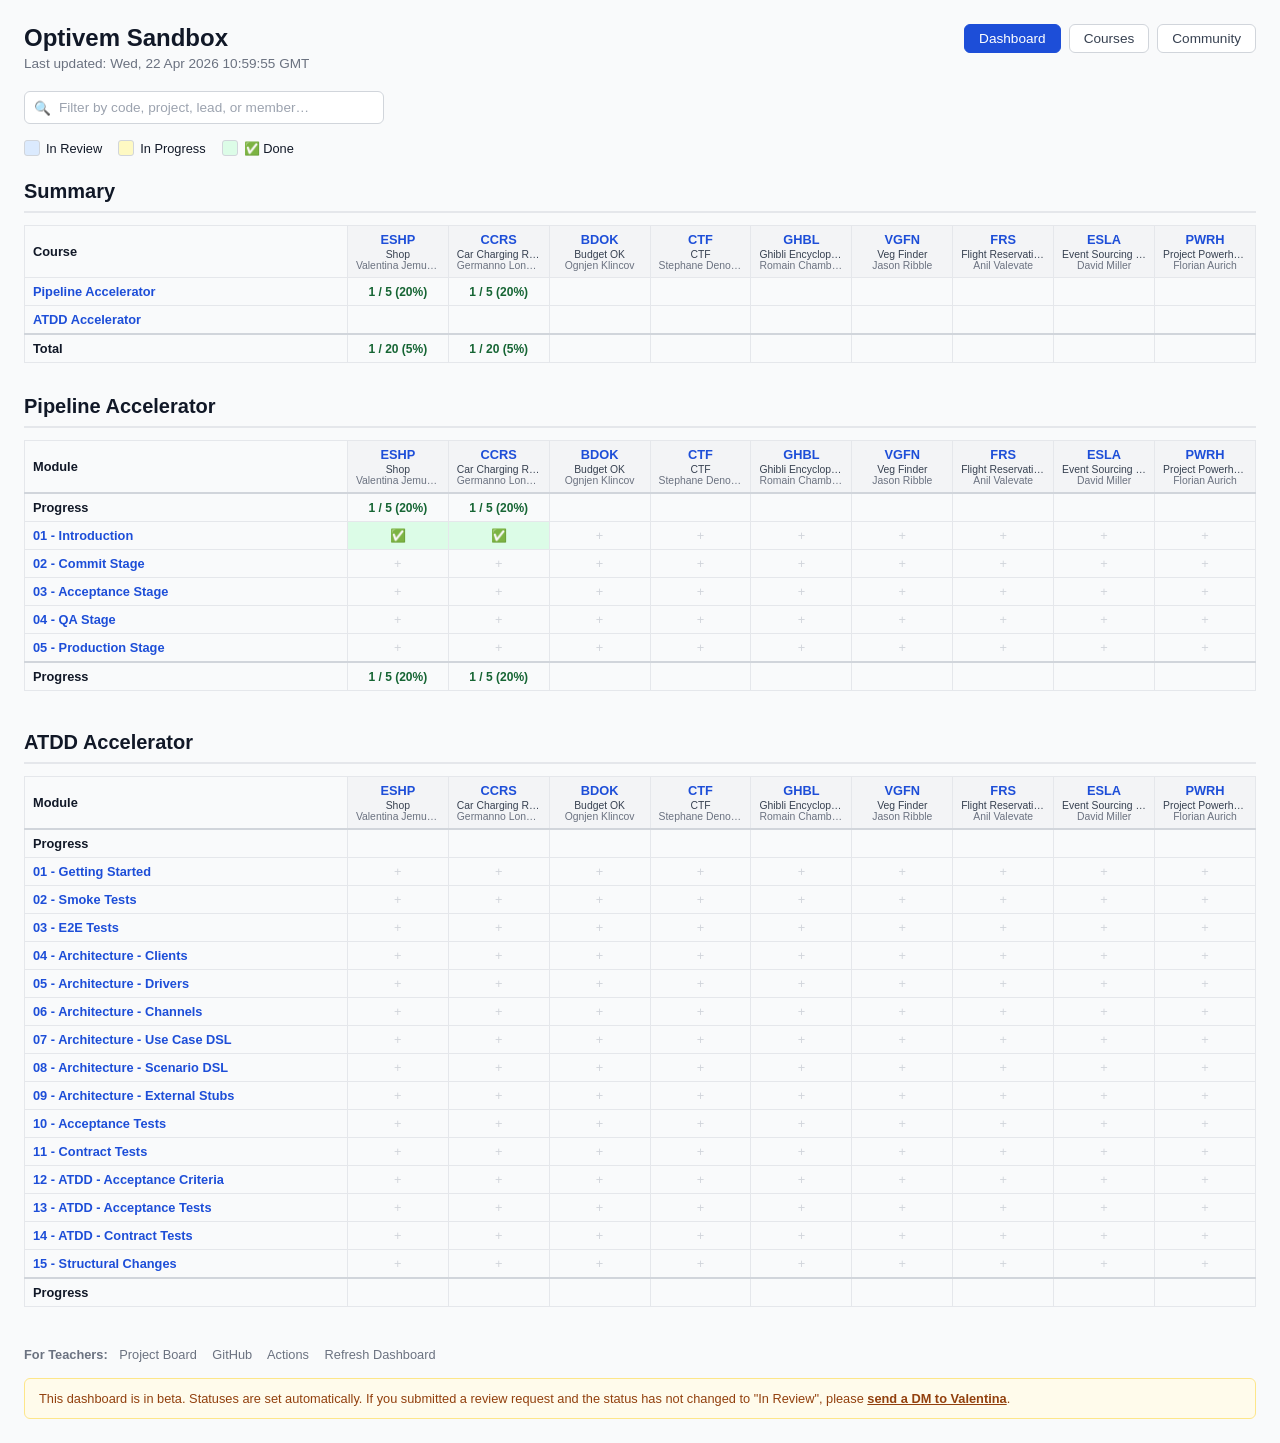
==== commit ec3e190e: "chore: regenerate dashboard [skip ci]" ====
--- a/docs/index.html
+++ b/docs/index.html
@@ -101,7 +101,7 @@
   <div class="header">
     <div class="header-left">
       <h1>Optivem Sandbox</h1>
-      <p class="subtitle">Last updated: Wed, 22 Apr 2026 10:35:16 GMT</p>
+      <p class="subtitle">Last updated: Wed, 22 Apr 2026 10:59:55 GMT</p>
     </div>
     <nav class="nav-tabs">
       <span class="nav-tab active">Dashboard</span>
@@ -127,15 +127,15 @@
         <thead>
           <tr>
             <th class="summary-label">Course</th>
-            <th class="project-header" title="Shop — 2 / 40 modules completed (5%)"><a href="https://github.com/optivem/shop" target="_blank" rel="noopener" title="Shop">ESHP</a><div class="project-full-name">Shop</div><div class="project-lead">Valentina Jemuovic</div></th>
-            <th class="project-header" title="Car Charging Reservation System — 2 / 40 modules completed (5%)"><a href="https://github.com/longhibeck/car-charging-reservation-system" target="_blank" rel="noopener" title="Car Charging Reservation System">CCRS</a><div class="project-full-name">Car Charging Reservation System</div><div class="project-lead">Germanno Longhi Beck</div></th>
-            <th class="project-header" title="Budget OK — 0 / 40 modules completed (0%)"><a href="https://github.com/ognjenkl/budget-ok" target="_blank" rel="noopener" title="Budget OK">BDOK</a><div class="project-full-name">Budget OK</div><div class="project-lead">Ognjen Klincov</div></th>
-            <th class="project-header" title="CTF — 0 / 40 modules completed (0%)"><a href="https://github.com/CurlyFire/ctf-sandbox" target="_blank" rel="noopener" title="CTF">CTF</a><div class="project-full-name">CTF</div><div class="project-lead">Stephane Denomme</div></th>
-            <th class="project-header" title="Ghibli Encyclopedia — 0 / 40 modules completed (0%)"><a href="https://github.com/RomainChamb/ghibli-encyclopedia" target="_blank" rel="noopener" title="Ghibli Encyclopedia">GHBL</a><div class="project-full-name">Ghibli Encyclopedia</div><div class="project-lead">Romain Chambonnier</div></th>
-            <th class="project-header" title="Veg Finder — 0 / 40 modules completed (0%)"><a href="https://github.com/jasonribble/veg-finder" target="_blank" rel="noopener" title="Veg Finder">VGFN</a><div class="project-full-name">Veg Finder</div><div class="project-lead">Jason Ribble</div></th>
-            <th class="project-header" title="Flight Reservation System (FRS) — 0 / 40 modules completed (0%)"><a href="https://github.com/ArkCase/atdd-flight-reserve" target="_blank" rel="noopener" title="Flight Reservation System (FRS)">FRS</a><div class="project-full-name">Flight Reservation System (FRS)</div><div class="project-lead">Anil Valevate</div></th>
-            <th class="project-header" title="Event Sourcing Learning Application — 0 / 40 modules completed (0%)"><a href="https://github.com/david-oc-miller/event-sourcing-demo" target="_blank" rel="noopener" title="Event Sourcing Learning Application">ESLA</a><div class="project-full-name">Event Sourcing Learning Application</div><div class="project-lead">David Miller</div></th>
-            <th class="project-header" title="Project Powerhouse — 0 / 40 modules completed (0%)"><a href="https://github.com/vilosia-ai/demo-customer-portal" target="_blank" rel="noopener" title="Project Powerhouse">PWRH</a><div class="project-full-name">Project Powerhouse</div><div class="project-lead">Florian Aurich</div></th>
+            <th class="project-header" title="Shop — 1 / 20 modules completed (5%)"><a href="https://github.com/optivem/shop" target="_blank" rel="noopener" title="Shop">ESHP</a><div class="project-full-name">Shop</div><div class="project-lead">Valentina Jemuovic</div></th>
+            <th class="project-header" title="Car Charging Reservation System — 1 / 20 modules completed (5%)"><a href="https://github.com/longhibeck/car-charging-reservation-system" target="_blank" rel="noopener" title="Car Charging Reservation System">CCRS</a><div class="project-full-name">Car Charging Reservation System</div><div class="project-lead">Germanno Longhi Beck</div></th>
+            <th class="project-header" title="Budget OK — 0 / 20 modules completed (0%)"><a href="https://github.com/ognjenkl/budget-ok" target="_blank" rel="noopener" title="Budget OK">BDOK</a><div class="project-full-name">Budget OK</div><div class="project-lead">Ognjen Klincov</div></th>
+            <th class="project-header" title="CTF — 0 / 20 modules completed (0%)"><a href="https://github.com/CurlyFire/ctf-sandbox" target="_blank" rel="noopener" title="CTF">CTF</a><div class="project-full-name">CTF</div><div class="project-lead">Stephane Denomme</div></th>
+            <th class="project-header" title="Ghibli Encyclopedia — 0 / 20 modules completed (0%)"><a href="https://github.com/RomainChamb/ghibli-encyclopedia" target="_blank" rel="noopener" title="Ghibli Encyclopedia">GHBL</a><div class="project-full-name">Ghibli Encyclopedia</div><div class="project-lead">Romain Chambonnier</div></th>
+            <th class="project-header" title="Veg Finder — 0 / 20 modules completed (0%)"><a href="https://github.com/jasonribble/veg-finder" target="_blank" rel="noopener" title="Veg Finder">VGFN</a><div class="project-full-name">Veg Finder</div><div class="project-lead">Jason Ribble</div></th>
+            <th class="project-header" title="Flight Reservation System (FRS) — 0 / 20 modules completed (0%)"><a href="https://github.com/ArkCase/atdd-flight-reserve" target="_blank" rel="noopener" title="Flight Reservation System (FRS)">FRS</a><div class="project-full-name">Flight Reservation System (FRS)</div><div class="project-lead">Anil Valevate</div></th>
+            <th class="project-header" title="Event Sourcing Learning Application — 0 / 20 modules completed (0%)"><a href="https://github.com/david-oc-miller/event-sourcing-demo" target="_blank" rel="noopener" title="Event Sourcing Learning Application">ESLA</a><div class="project-full-name">Event Sourcing Learning Application</div><div class="project-lead">David Miller</div></th>
+            <th class="project-header" title="Project Powerhouse — 0 / 20 modules completed (0%)"><a href="https://github.com/vilosia-ai/demo-customer-portal" target="_blank" rel="noopener" title="Project Powerhouse">PWRH</a><div class="project-full-name">Project Powerhouse</div><div class="project-lead">Florian Aurich</div></th>
           </tr>
         </thead>
         <tbody>
@@ -163,34 +163,10 @@
               <td class="cell progress-cell progress-none"></td>
               <td class="cell progress-cell progress-none"></td>
           </tr>
-          <tr>
-            <td class="summary-label"><a href="#course-atdd">ATDD Accelerator</a></td>
-              <td class="cell progress-cell progress-none"></td>
-              <td class="cell progress-cell progress-none"></td>
-              <td class="cell progress-cell progress-none"></td>
-              <td class="cell progress-cell progress-none"></td>
-              <td class="cell progress-cell progress-none"></td>
-              <td class="cell progress-cell progress-none"></td>
-              <td class="cell progress-cell progress-none"></td>
-              <td class="cell progress-cell progress-none"></td>
-              <td class="cell progress-cell progress-none"></td>
-          </tr>
-          <tr>
-            <td class="summary-label"><a href="#course-pipeline">Pipeline Accelerator</a></td>
-              <td class="cell progress-cell progress-active">1 / 5 (20%)</td>
-              <td class="cell progress-cell progress-active">1 / 5 (20%)</td>
-              <td class="cell progress-cell progress-none"></td>
-              <td class="cell progress-cell progress-none"></td>
-              <td class="cell progress-cell progress-none"></td>
-              <td class="cell progress-cell progress-none"></td>
-              <td class="cell progress-cell progress-none"></td>
-              <td class="cell progress-cell progress-none"></td>
-              <td class="cell progress-cell progress-none"></td>
-          </tr>
           <tr class="progress-row">
             <td class="summary-label"><strong>Total</strong></td>
-              <td class="cell progress-cell progress-active">2 / 40 (5%)</td>
-              <td class="cell progress-cell progress-active">2 / 40 (5%)</td>
+              <td class="cell progress-cell progress-active">1 / 20 (5%)</td>
+              <td class="cell progress-cell progress-active">1 / 20 (5%)</td>
               <td class="cell progress-cell progress-none"></td>
               <td class="cell progress-cell progress-none"></td>
               <td class="cell progress-cell progress-none"></td>
@@ -527,342 +503,6 @@
             <td class="module-name"><strong>Progress</strong></td>
               <td class="cell progress-cell progress-none"></td>
               <td class="cell progress-cell progress-none"></td>
-              <td class="cell progress-cell progress-none"></td>
-              <td class="cell progress-cell progress-none"></td>
-              <td class="cell progress-cell progress-none"></td>
-              <td class="cell progress-cell progress-none"></td>
-              <td class="cell progress-cell progress-none"></td>
-              <td class="cell progress-cell progress-none"></td>
-              <td class="cell progress-cell progress-none"></td>
-          </tr>
-        </tbody>
-      </table>
-    </div>
-  </div>
-
-  <div class="course-section" id="course-atdd">
-    <h2 class="course-title">ATDD Accelerator</h2>
-    <div class="table-wrapper">
-      <table>
-        <thead>
-          <tr>
-            <th class="module-name">Module</th>
-            <th class="project-header" title="Shop — 0 / 15 modules completed (0%)"><a href="https://github.com/optivem/shop" target="_blank" rel="noopener" title="Shop">ESHP</a><div class="project-full-name">Shop</div><div class="project-lead">Valentina Jemuovic</div></th>
-            <th class="project-header" title="Car Charging Reservation System — 0 / 15 modules completed (0%)"><a href="https://github.com/longhibeck/car-charging-reservation-system" target="_blank" rel="noopener" title="Car Charging Reservation System">CCRS</a><div class="project-full-name">Car Charging Reservation System</div><div class="project-lead">Germanno Longhi Beck</div></th>
-            <th class="project-header" title="Budget OK — 0 / 15 modules completed (0%)"><a href="https://github.com/ognjenkl/budget-ok" target="_blank" rel="noopener" title="Budget OK">BDOK</a><div class="project-full-name">Budget OK</div><div class="project-lead">Ognjen Klincov</div></th>
-            <th class="project-header" title="CTF — 0 / 15 modules completed (0%)"><a href="https://github.com/CurlyFire/ctf-sandbox" target="_blank" rel="noopener" title="CTF">CTF</a><div class="project-full-name">CTF</div><div class="project-lead">Stephane Denomme</div></th>
-            <th class="project-header" title="Ghibli Encyclopedia — 0 / 15 modules completed (0%)"><a href="https://github.com/RomainChamb/ghibli-encyclopedia" target="_blank" rel="noopener" title="Ghibli Encyclopedia">GHBL</a><div class="project-full-name">Ghibli Encyclopedia</div><div class="project-lead">Romain Chambonnier</div></th>
-            <th class="project-header" title="Veg Finder — 0 / 15 modules completed (0%)"><a href="https://github.com/jasonribble/veg-finder" target="_blank" rel="noopener" title="Veg Finder">VGFN</a><div class="project-full-name">Veg Finder</div><div class="project-lead">Jason Ribble</div></th>
-            <th class="project-header" title="Flight Reservation System (FRS) — 0 / 15 modules completed (0%)"><a href="https://github.com/ArkCase/atdd-flight-reserve" target="_blank" rel="noopener" title="Flight Reservation System (FRS)">FRS</a><div class="project-full-name">Flight Reservation System (FRS)</div><div class="project-lead">Anil Valevate</div></th>
-            <th class="project-header" title="Event Sourcing Learning Application — 0 / 15 modules completed (0%)"><a href="https://github.com/david-oc-miller/event-sourcing-demo" target="_blank" rel="noopener" title="Event Sourcing Learning Application">ESLA</a><div class="project-full-name">Event Sourcing Learning Application</div><div class="project-lead">David Miller</div></th>
-            <th class="project-header" title="Project Powerhouse — 0 / 15 modules completed (0%)"><a href="https://github.com/vilosia-ai/demo-customer-portal" target="_blank" rel="noopener" title="Project Powerhouse">PWRH</a><div class="project-full-name">Project Powerhouse</div><div class="project-lead">Florian Aurich</div></th>
-          </tr>
-          <tr class="progress-row">
-            <td class="module-name"><strong>Progress</strong></td>
-              <td class="cell progress-cell progress-none"></td>
-              <td class="cell progress-cell progress-none"></td>
-              <td class="cell progress-cell progress-none"></td>
-              <td class="cell progress-cell progress-none"></td>
-              <td class="cell progress-cell progress-none"></td>
-              <td class="cell progress-cell progress-none"></td>
-              <td class="cell progress-cell progress-none"></td>
-              <td class="cell progress-cell progress-none"></td>
-              <td class="cell progress-cell progress-none"></td>
-          </tr>
-        </thead>
-        <tbody>
-          <tr>
-            <td class="module-name"><a href="https://optivem.thinkific.com/courses/take/atdd/texts/73358802-overview" target="_blank" rel="noopener">01 - Getting Started</a></td>
-              <td class="cell cell-missing"><a href="https://github.com/optivem/sandbox/issues/new?title=01%20-%20Getting%20Started&body=%3E%20**%E2%9A%A0%EF%B8%8F%20This%20ticket%20is%20auto-generated.%20Please%20do%20not%20change%20the%20title%20or%20contents%20below.%20Just%20click%20the%20%22Create%22%20button%20below.%20After%20a%20few%20minutes%2C%20the%20ticket%20will%20be%20automatically%20assigned%20to%20a%20reviewer%20%E2%80%94%20no%20further%20action%20needed.%20You%20can%20add%20comments%20after%20the%20ticket%20is%20created.**%0A%0A%23%23%23%20Course%0A%0AATDD%20Accelerator%0A%0A%23%23%23%20Project%0A%0AShop%0A%0A%23%23%23%20Module%0A%0A01%20-%20Getting%20Started%0A%0A%3E%20**%E2%9A%A0%EF%B8%8F%20This%20ticket%20is%20auto-generated.%20Please%20do%20not%20change%20the%20title%20or%20contents%20below.%20Just%20click%20the%20%22Create%22%20button%20below.%20After%20a%20few%20minutes%2C%20the%20ticket%20will%20be%20automatically%20assigned%20to%20a%20reviewer%20%E2%80%94%20no%20further%20action%20needed.%20You%20can%20add%20comments%20after%20the%20ticket%20is%20created.**" target="_blank" rel="noopener" title="Create ticket for ESHP - 01 - Getting Started">+</a></td>
-              <td class="cell cell-missing"><a href="https://github.com/optivem/sandbox/issues/new?title=01%20-%20Getting%20Started&body=%3E%20**%E2%9A%A0%EF%B8%8F%20This%20ticket%20is%20auto-generated.%20Please%20do%20not%20change%20the%20title%20or%20contents%20below.%20Just%20click%20the%20%22Create%22%20button%20below.%20After%20a%20few%20minutes%2C%20the%20ticket%20will%20be%20automatically%20assigned%20to%20a%20reviewer%20%E2%80%94%20no%20further%20action%20needed.%20You%20can%20add%20comments%20after%20the%20ticket%20is%20created.**%0A%0A%23%23%23%20Course%0A%0AATDD%20Accelerator%0A%0A%23%23%23%20Project%0A%0ACar%20Charging%20Reservation%20System%0A%0A%23%23%23%20Module%0A%0A01%20-%20Getting%20Started%0A%0A%3E%20**%E2%9A%A0%EF%B8%8F%20This%20ticket%20is%20auto-generated.%20Please%20do%20not%20change%20the%20title%20or%20contents%20below.%20Just%20click%20the%20%22Create%22%20button%20below.%20After%20a%20few%20minutes%2C%20the%20ticket%20will%20be%20automatically%20assigned%20to%20a%20reviewer%20%E2%80%94%20no%20further%20action%20needed.%20You%20can%20add%20comments%20after%20the%20ticket%20is%20created.**" target="_blank" rel="noopener" title="Create ticket for CCRS - 01 - Getting Started">+</a></td>
-              <td class="cell cell-missing"><a href="https://github.com/optivem/sandbox/issues/new?title=01%20-%20Getting%20Started&body=%3E%20**%E2%9A%A0%EF%B8%8F%20This%20ticket%20is%20auto-generated.%20Please%20do%20not%20change%20the%20title%20or%20contents%20below.%20Just%20click%20the%20%22Create%22%20button%20below.%20After%20a%20few%20minutes%2C%20the%20ticket%20will%20be%20automatically%20assigned%20to%20a%20reviewer%20%E2%80%94%20no%20further%20action%20needed.%20You%20can%20add%20comments%20after%20the%20ticket%20is%20created.**%0A%0A%23%23%23%20Course%0A%0AATDD%20Accelerator%0A%0A%23%23%23%20Project%0A%0ABudget%20OK%0A%0A%23%23%23%20Module%0A%0A01%20-%20Getting%20Started%0A%0A%3E%20**%E2%9A%A0%EF%B8%8F%20This%20ticket%20is%20auto-generated.%20Please%20do%20not%20change%20the%20title%20or%20contents%20below.%20Just%20click%20the%20%22Create%22%20button%20below.%20After%20a%20few%20minutes%2C%20the%20ticket%20will%20be%20automatically%20assigned%20to%20a%20reviewer%20%E2%80%94%20no%20further%20action%20needed.%20You%20can%20add%20comments%20after%20the%20ticket%20is%20created.**" target="_blank" rel="noopener" title="Create ticket for BDOK - 01 - Getting Started">+</a></td>
-              <td class="cell cell-missing"><a href="https://github.com/optivem/sandbox/issues/new?title=01%20-%20Getting%20Started&body=%3E%20**%E2%9A%A0%EF%B8%8F%20This%20ticket%20is%20auto-generated.%20Please%20do%20not%20change%20the%20title%20or%20contents%20below.%20Just%20click%20the%20%22Create%22%20button%20below.%20After%20a%20few%20minutes%2C%20the%20ticket%20will%20be%20automatically%20assigned%20to%20a%20reviewer%20%E2%80%94%20no%20further%20action%20needed.%20You%20can%20add%20comments%20after%20the%20ticket%20is%20created.**%0A%0A%23%23%23%20Course%0A%0AATDD%20Accelerator%0A%0A%23%23%23%20Project%0A%0ACTF%0A%0A%23%23%23%20Module%0A%0A01%20-%20Getting%20Started%0A%0A%3E%20**%E2%9A%A0%EF%B8%8F%20This%20ticket%20is%20auto-generated.%20Please%20do%20not%20change%20the%20title%20or%20contents%20below.%20Just%20click%20the%20%22Create%22%20button%20below.%20After%20a%20few%20minutes%2C%20the%20ticket%20will%20be%20automatically%20assigned%20to%20a%20reviewer%20%E2%80%94%20no%20further%20action%20needed.%20You%20can%20add%20comments%20after%20the%20ticket%20is%20created.**" target="_blank" rel="noopener" title="Create ticket for CTF - 01 - Getting Started">+</a></td>
-              <td class="cell cell-missing"><a href="https://github.com/optivem/sandbox/issues/new?title=01%20-%20Getting%20Started&body=%3E%20**%E2%9A%A0%EF%B8%8F%20This%20ticket%20is%20auto-generated.%20Please%20do%20not%20change%20the%20title%20or%20contents%20below.%20Just%20click%20the%20%22Create%22%20button%20below.%20After%20a%20few%20minutes%2C%20the%20ticket%20will%20be%20automatically%20assigned%20to%20a%20reviewer%20%E2%80%94%20no%20further%20action%20needed.%20You%20can%20add%20comments%20after%20the%20ticket%20is%20created.**%0A%0A%23%23%23%20Course%0A%0AATDD%20Accelerator%0A%0A%23%23%23%20Project%0A%0AGhibli%20Encyclopedia%0A%0A%23%23%23%20Module%0A%0A01%20-%20Getting%20Started%0A%0A%3E%20**%E2%9A%A0%EF%B8%8F%20This%20ticket%20is%20auto-generated.%20Please%20do%20not%20change%20the%20title%20or%20contents%20below.%20Just%20click%20the%20%22Create%22%20button%20below.%20After%20a%20few%20minutes%2C%20the%20ticket%20will%20be%20automatically%20assigned%20to%20a%20reviewer%20%E2%80%94%20no%20further%20action%20needed.%20You%20can%20add%20comments%20after%20the%20ticket%20is%20created.**" target="_blank" rel="noopener" title="Create ticket for GHBL - 01 - Getting Started">+</a></td>
-              <td class="cell cell-missing"><a href="https://github.com/optivem/sandbox/issues/new?title=01%20-%20Getting%20Started&body=%3E%20**%E2%9A%A0%EF%B8%8F%20This%20ticket%20is%20auto-generated.%20Please%20do%20not%20change%20the%20title%20or%20contents%20below.%20Just%20click%20the%20%22Create%22%20button%20below.%20After%20a%20few%20minutes%2C%20the%20ticket%20will%20be%20automatically%20assigned%20to%20a%20reviewer%20%E2%80%94%20no%20further%20action%20needed.%20You%20can%20add%20comments%20after%20the%20ticket%20is%20created.**%0A%0A%23%23%23%20Course%0A%0AATDD%20Accelerator%0A%0A%23%23%23%20Project%0A%0AVeg%20Finder%0A%0A%23%23%23%20Module%0A%0A01%20-%20Getting%20Started%0A%0A%3E%20**%E2%9A%A0%EF%B8%8F%20This%20ticket%20is%20auto-generated.%20Please%20do%20not%20change%20the%20title%20or%20contents%20below.%20Just%20click%20the%20%22Create%22%20button%20below.%20After%20a%20few%20minutes%2C%20the%20ticket%20will%20be%20automatically%20assigned%20to%20a%20reviewer%20%E2%80%94%20no%20further%20action%20needed.%20You%20can%20add%20comments%20after%20the%20ticket%20is%20created.**" target="_blank" rel="noopener" title="Create ticket for VGFN - 01 - Getting Started">+</a></td>
-              <td class="cell cell-missing"><a href="https://github.com/optivem/sandbox/issues/new?title=01%20-%20Getting%20Started&body=%3E%20**%E2%9A%A0%EF%B8%8F%20This%20ticket%20is%20auto-generated.%20Please%20do%20not%20change%20the%20title%20or%20contents%20below.%20Just%20click%20the%20%22Create%22%20button%20below.%20After%20a%20few%20minutes%2C%20the%20ticket%20will%20be%20automatically%20assigned%20to%20a%20reviewer%20%E2%80%94%20no%20further%20action%20needed.%20You%20can%20add%20comments%20after%20the%20ticket%20is%20created.**%0A%0A%23%23%23%20Course%0A%0AATDD%20Accelerator%0A%0A%23%23%23%20Project%0A%0AFlight%20Reservation%20System%20(FRS)%0A%0A%23%23%23%20Module%0A%0A01%20-%20Getting%20Started%0A%0A%3E%20**%E2%9A%A0%EF%B8%8F%20This%20ticket%20is%20auto-generated.%20Please%20do%20not%20change%20the%20title%20or%20contents%20below.%20Just%20click%20the%20%22Create%22%20button%20below.%20After%20a%20few%20minutes%2C%20the%20ticket%20will%20be%20automatically%20assigned%20to%20a%20reviewer%20%E2%80%94%20no%20further%20action%20needed.%20You%20can%20add%20comments%20after%20the%20ticket%20is%20created.**" target="_blank" rel="noopener" title="Create ticket for FRS - 01 - Getting Started">+</a></td>
-              <td class="cell cell-missing"><a href="https://github.com/optivem/sandbox/issues/new?title=01%20-%20Getting%20Started&body=%3E%20**%E2%9A%A0%EF%B8%8F%20This%20ticket%20is%20auto-generated.%20Please%20do%20not%20change%20the%20title%20or%20contents%20below.%20Just%20click%20the%20%22Create%22%20button%20below.%20After%20a%20few%20minutes%2C%20the%20ticket%20will%20be%20automatically%20assigned%20to%20a%20reviewer%20%E2%80%94%20no%20further%20action%20needed.%20You%20can%20add%20comments%20after%20the%20ticket%20is%20created.**%0A%0A%23%23%23%20Course%0A%0AATDD%20Accelerator%0A%0A%23%23%23%20Project%0A%0AEvent%20Sourcing%20Learning%20Application%0A%0A%23%23%23%20Module%0A%0A01%20-%20Getting%20Started%0A%0A%3E%20**%E2%9A%A0%EF%B8%8F%20This%20ticket%20is%20auto-generated.%20Please%20do%20not%20change%20the%20title%20or%20contents%20below.%20Just%20click%20the%20%22Create%22%20button%20below.%20After%20a%20few%20minutes%2C%20the%20ticket%20will%20be%20automatically%20assigned%20to%20a%20reviewer%20%E2%80%94%20no%20further%20action%20needed.%20You%20can%20add%20comments%20after%20the%20ticket%20is%20created.**" target="_blank" rel="noopener" title="Create ticket for ESLA - 01 - Getting Started">+</a></td>
-              <td class="cell cell-missing"><a href="https://github.com/optivem/sandbox/issues/new?title=01%20-%20Getting%20Started&body=%3E%20**%E2%9A%A0%EF%B8%8F%20This%20ticket%20is%20auto-generated.%20Please%20do%20not%20change%20the%20title%20or%20contents%20below.%20Just%20click%20the%20%22Create%22%20button%20below.%20After%20a%20few%20minutes%2C%20the%20ticket%20will%20be%20automatically%20assigned%20to%20a%20reviewer%20%E2%80%94%20no%20further%20action%20needed.%20You%20can%20add%20comments%20after%20the%20ticket%20is%20created.**%0A%0A%23%23%23%20Course%0A%0AATDD%20Accelerator%0A%0A%23%23%23%20Project%0A%0AProject%20Powerhouse%0A%0A%23%23%23%20Module%0A%0A01%20-%20Getting%20Started%0A%0A%3E%20**%E2%9A%A0%EF%B8%8F%20This%20ticket%20is%20auto-generated.%20Please%20do%20not%20change%20the%20title%20or%20contents%20below.%20Just%20click%20the%20%22Create%22%20button%20below.%20After%20a%20few%20minutes%2C%20the%20ticket%20will%20be%20automatically%20assigned%20to%20a%20reviewer%20%E2%80%94%20no%20further%20action%20needed.%20You%20can%20add%20comments%20after%20the%20ticket%20is%20created.**" target="_blank" rel="noopener" title="Create ticket for PWRH - 01 - Getting Started">+</a></td>
-          </tr>
-          <tr>
-            <td class="module-name"><a href="https://optivem.thinkific.com/courses/take/atdd/texts/73483348-overview" target="_blank" rel="noopener">02 - Smoke Tests</a></td>
-              <td class="cell cell-missing"><a href="https://github.com/optivem/sandbox/issues/new?title=02%20-%20Smoke%20Tests&body=%3E%20**%E2%9A%A0%EF%B8%8F%20This%20ticket%20is%20auto-generated.%20Please%20do%20not%20change%20the%20title%20or%20contents%20below.%20Just%20click%20the%20%22Create%22%20button%20below.%20After%20a%20few%20minutes%2C%20the%20ticket%20will%20be%20automatically%20assigned%20to%20a%20reviewer%20%E2%80%94%20no%20further%20action%20needed.%20You%20can%20add%20comments%20after%20the%20ticket%20is%20created.**%0A%0A%23%23%23%20Course%0A%0AATDD%20Accelerator%0A%0A%23%23%23%20Project%0A%0AShop%0A%0A%23%23%23%20Module%0A%0A02%20-%20Smoke%20Tests%0A%0A%3E%20**%E2%9A%A0%EF%B8%8F%20This%20ticket%20is%20auto-generated.%20Please%20do%20not%20change%20the%20title%20or%20contents%20below.%20Just%20click%20the%20%22Create%22%20button%20below.%20After%20a%20few%20minutes%2C%20the%20ticket%20will%20be%20automatically%20assigned%20to%20a%20reviewer%20%E2%80%94%20no%20further%20action%20needed.%20You%20can%20add%20comments%20after%20the%20ticket%20is%20created.**" target="_blank" rel="noopener" title="Create ticket for ESHP - 02 - Smoke Tests">+</a></td>
-              <td class="cell cell-missing"><a href="https://github.com/optivem/sandbox/issues/new?title=02%20-%20Smoke%20Tests&body=%3E%20**%E2%9A%A0%EF%B8%8F%20This%20ticket%20is%20auto-generated.%20Please%20do%20not%20change%20the%20title%20or%20contents%20below.%20Just%20click%20the%20%22Create%22%20button%20below.%20After%20a%20few%20minutes%2C%20the%20ticket%20will%20be%20automatically%20assigned%20to%20a%20reviewer%20%E2%80%94%20no%20further%20action%20needed.%20You%20can%20add%20comments%20after%20the%20ticket%20is%20created.**%0A%0A%23%23%23%20Course%0A%0AATDD%20Accelerator%0A%0A%23%23%23%20Project%0A%0ACar%20Charging%20Reservation%20System%0A%0A%23%23%23%20Module%0A%0A02%20-%20Smoke%20Tests%0A%0A%3E%20**%E2%9A%A0%EF%B8%8F%20This%20ticket%20is%20auto-generated.%20Please%20do%20not%20change%20the%20title%20or%20contents%20below.%20Just%20click%20the%20%22Create%22%20button%20below.%20After%20a%20few%20minutes%2C%20the%20ticket%20will%20be%20automatically%20assigned%20to%20a%20reviewer%20%E2%80%94%20no%20further%20action%20needed.%20You%20can%20add%20comments%20after%20the%20ticket%20is%20created.**" target="_blank" rel="noopener" title="Create ticket for CCRS - 02 - Smoke Tests">+</a></td>
-              <td class="cell cell-missing"><a href="https://github.com/optivem/sandbox/issues/new?title=02%20-%20Smoke%20Tests&body=%3E%20**%E2%9A%A0%EF%B8%8F%20This%20ticket%20is%20auto-generated.%20Please%20do%20not%20change%20the%20title%20or%20contents%20below.%20Just%20click%20the%20%22Create%22%20button%20below.%20After%20a%20few%20minutes%2C%20the%20ticket%20will%20be%20automatically%20assigned%20to%20a%20reviewer%20%E2%80%94%20no%20further%20action%20needed.%20You%20can%20add%20comments%20after%20the%20ticket%20is%20created.**%0A%0A%23%23%23%20Course%0A%0AATDD%20Accelerator%0A%0A%23%23%23%20Project%0A%0ABudget%20OK%0A%0A%23%23%23%20Module%0A%0A02%20-%20Smoke%20Tests%0A%0A%3E%20**%E2%9A%A0%EF%B8%8F%20This%20ticket%20is%20auto-generated.%20Please%20do%20not%20change%20the%20title%20or%20contents%20below.%20Just%20click%20the%20%22Create%22%20button%20below.%20After%20a%20few%20minutes%2C%20the%20ticket%20will%20be%20automatically%20assigned%20to%20a%20reviewer%20%E2%80%94%20no%20further%20action%20needed.%20You%20can%20add%20comments%20after%20the%20ticket%20is%20created.**" target="_blank" rel="noopener" title="Create ticket for BDOK - 02 - Smoke Tests">+</a></td>
-              <td class="cell cell-missing"><a href="https://github.com/optivem/sandbox/issues/new?title=02%20-%20Smoke%20Tests&body=%3E%20**%E2%9A%A0%EF%B8%8F%20This%20ticket%20is%20auto-generated.%20Please%20do%20not%20change%20the%20title%20or%20contents%20below.%20Just%20click%20the%20%22Create%22%20button%20below.%20After%20a%20few%20minutes%2C%20the%20ticket%20will%20be%20automatically%20assigned%20to%20a%20reviewer%20%E2%80%94%20no%20further%20action%20needed.%20You%20can%20add%20comments%20after%20the%20ticket%20is%20created.**%0A%0A%23%23%23%20Course%0A%0AATDD%20Accelerator%0A%0A%23%23%23%20Project%0A%0ACTF%0A%0A%23%23%23%20Module%0A%0A02%20-%20Smoke%20Tests%0A%0A%3E%20**%E2%9A%A0%EF%B8%8F%20This%20ticket%20is%20auto-generated.%20Please%20do%20not%20change%20the%20title%20or%20contents%20below.%20Just%20click%20the%20%22Create%22%20button%20below.%20After%20a%20few%20minutes%2C%20the%20ticket%20will%20be%20automatically%20assigned%20to%20a%20reviewer%20%E2%80%94%20no%20further%20action%20needed.%20You%20can%20add%20comments%20after%20the%20ticket%20is%20created.**" target="_blank" rel="noopener" title="Create ticket for CTF - 02 - Smoke Tests">+</a></td>
-              <td class="cell cell-missing"><a href="https://github.com/optivem/sandbox/issues/new?title=02%20-%20Smoke%20Tests&body=%3E%20**%E2%9A%A0%EF%B8%8F%20This%20ticket%20is%20auto-generated.%20Please%20do%20not%20change%20the%20title%20or%20contents%20below.%20Just%20click%20the%20%22Create%22%20button%20below.%20After%20a%20few%20minutes%2C%20the%20ticket%20will%20be%20automatically%20assigned%20to%20a%20reviewer%20%E2%80%94%20no%20further%20action%20needed.%20You%20can%20add%20comments%20after%20the%20ticket%20is%20created.**%0A%0A%23%23%23%20Course%0A%0AATDD%20Accelerator%0A%0A%23%23%23%20Project%0A%0AGhibli%20Encyclopedia%0A%0A%23%23%23%20Module%0A%0A02%20-%20Smoke%20Tests%0A%0A%3E%20**%E2%9A%A0%EF%B8%8F%20This%20ticket%20is%20auto-generated.%20Please%20do%20not%20change%20the%20title%20or%20contents%20below.%20Just%20click%20the%20%22Create%22%20button%20below.%20After%20a%20few%20minutes%2C%20the%20ticket%20will%20be%20automatically%20assigned%20to%20a%20reviewer%20%E2%80%94%20no%20further%20action%20needed.%20You%20can%20add%20comments%20after%20the%20ticket%20is%20created.**" target="_blank" rel="noopener" title="Create ticket for GHBL - 02 - Smoke Tests">+</a></td>
-              <td class="cell cell-missing"><a href="https://github.com/optivem/sandbox/issues/new?title=02%20-%20Smoke%20Tests&body=%3E%20**%E2%9A%A0%EF%B8%8F%20This%20ticket%20is%20auto-generated.%20Please%20do%20not%20change%20the%20title%20or%20contents%20below.%20Just%20click%20the%20%22Create%22%20button%20below.%20After%20a%20few%20minutes%2C%20the%20ticket%20will%20be%20automatically%20assigned%20to%20a%20reviewer%20%E2%80%94%20no%20further%20action%20needed.%20You%20can%20add%20comments%20after%20the%20ticket%20is%20created.**%0A%0A%23%23%23%20Course%0A%0AATDD%20Accelerator%0A%0A%23%23%23%20Project%0A%0AVeg%20Finder%0A%0A%23%23%23%20Module%0A%0A02%20-%20Smoke%20Tests%0A%0A%3E%20**%E2%9A%A0%EF%B8%8F%20This%20ticket%20is%20auto-generated.%20Please%20do%20not%20change%20the%20title%20or%20contents%20below.%20Just%20click%20the%20%22Create%22%20button%20below.%20After%20a%20few%20minutes%2C%20the%20ticket%20will%20be%20automatically%20assigned%20to%20a%20reviewer%20%E2%80%94%20no%20further%20action%20needed.%20You%20can%20add%20comments%20after%20the%20ticket%20is%20created.**" target="_blank" rel="noopener" title="Create ticket for VGFN - 02 - Smoke Tests">+</a></td>
-              <td class="cell cell-missing"><a href="https://github.com/optivem/sandbox/issues/new?title=02%20-%20Smoke%20Tests&body=%3E%20**%E2%9A%A0%EF%B8%8F%20This%20ticket%20is%20auto-generated.%20Please%20do%20not%20change%20the%20title%20or%20contents%20below.%20Just%20click%20the%20%22Create%22%20button%20below.%20After%20a%20few%20minutes%2C%20the%20ticket%20will%20be%20automatically%20assigned%20to%20a%20reviewer%20%E2%80%94%20no%20further%20action%20needed.%20You%20can%20add%20comments%20after%20the%20ticket%20is%20created.**%0A%0A%23%23%23%20Course%0A%0AATDD%20Accelerator%0A%0A%23%23%23%20Project%0A%0AFlight%20Reservation%20System%20(FRS)%0A%0A%23%23%23%20Module%0A%0A02%20-%20Smoke%20Tests%0A%0A%3E%20**%E2%9A%A0%EF%B8%8F%20This%20ticket%20is%20auto-generated.%20Please%20do%20not%20change%20the%20title%20or%20contents%20below.%20Just%20click%20the%20%22Create%22%20button%20below.%20After%20a%20few%20minutes%2C%20the%20ticket%20will%20be%20automatically%20assigned%20to%20a%20reviewer%20%E2%80%94%20no%20further%20action%20needed.%20You%20can%20add%20comments%20after%20the%20ticket%20is%20created.**" target="_blank" rel="noopener" title="Create ticket for FRS - 02 - Smoke Tests">+</a></td>
-              <td class="cell cell-missing"><a href="https://github.com/optivem/sandbox/issues/new?title=02%20-%20Smoke%20Tests&body=%3E%20**%E2%9A%A0%EF%B8%8F%20This%20ticket%20is%20auto-generated.%20Please%20do%20not%20change%20the%20title%20or%20contents%20below.%20Just%20click%20the%20%22Create%22%20button%20below.%20After%20a%20few%20minutes%2C%20the%20ticket%20will%20be%20automatically%20assigned%20to%20a%20reviewer%20%E2%80%94%20no%20further%20action%20needed.%20You%20can%20add%20comments%20after%20the%20ticket%20is%20created.**%0A%0A%23%23%23%20Course%0A%0AATDD%20Accelerator%0A%0A%23%23%23%20Project%0A%0AEvent%20Sourcing%20Learning%20Application%0A%0A%23%23%23%20Module%0A%0A02%20-%20Smoke%20Tests%0A%0A%3E%20**%E2%9A%A0%EF%B8%8F%20This%20ticket%20is%20auto-generated.%20Please%20do%20not%20change%20the%20title%20or%20contents%20below.%20Just%20click%20the%20%22Create%22%20button%20below.%20After%20a%20few%20minutes%2C%20the%20ticket%20will%20be%20automatically%20assigned%20to%20a%20reviewer%20%E2%80%94%20no%20further%20action%20needed.%20You%20can%20add%20comments%20after%20the%20ticket%20is%20created.**" target="_blank" rel="noopener" title="Create ticket for ESLA - 02 - Smoke Tests">+</a></td>
-              <td class="cell cell-missing"><a href="https://github.com/optivem/sandbox/issues/new?title=02%20-%20Smoke%20Tests&body=%3E%20**%E2%9A%A0%EF%B8%8F%20This%20ticket%20is%20auto-generated.%20Please%20do%20not%20change%20the%20title%20or%20contents%20below.%20Just%20click%20the%20%22Create%22%20button%20below.%20After%20a%20few%20minutes%2C%20the%20ticket%20will%20be%20automatically%20assigned%20to%20a%20reviewer%20%E2%80%94%20no%20further%20action%20needed.%20You%20can%20add%20comments%20after%20the%20ticket%20is%20created.**%0A%0A%23%23%23%20Course%0A%0AATDD%20Accelerator%0A%0A%23%23%23%20Project%0A%0AProject%20Powerhouse%0A%0A%23%23%23%20Module%0A%0A02%20-%20Smoke%20Tests%0A%0A%3E%20**%E2%9A%A0%EF%B8%8F%20This%20ticket%20is%20auto-generated.%20Please%20do%20not%20change%20the%20title%20or%20contents%20below.%20Just%20click%20the%20%22Create%22%20button%20below.%20After%20a%20few%20minutes%2C%20the%20ticket%20will%20be%20automatically%20assigned%20to%20a%20reviewer%20%E2%80%94%20no%20further%20action%20needed.%20You%20can%20add%20comments%20after%20the%20ticket%20is%20created.**" target="_blank" rel="noopener" title="Create ticket for PWRH - 02 - Smoke Tests">+</a></td>
-          </tr>
-          <tr>
-            <td class="module-name"><a href="https://optivem.thinkific.com/courses/take/atdd/texts/70107114-overview" target="_blank" rel="noopener">03 - E2E Tests</a></td>
-              <td class="cell cell-missing"><a href="https://github.com/optivem/sandbox/issues/new?title=03%20-%20E2E%20Tests&body=%3E%20**%E2%9A%A0%EF%B8%8F%20This%20ticket%20is%20auto-generated.%20Please%20do%20not%20change%20the%20title%20or%20contents%20below.%20Just%20click%20the%20%22Create%22%20button%20below.%20After%20a%20few%20minutes%2C%20the%20ticket%20will%20be%20automatically%20assigned%20to%20a%20reviewer%20%E2%80%94%20no%20further%20action%20needed.%20You%20can%20add%20comments%20after%20the%20ticket%20is%20created.**%0A%0A%23%23%23%20Course%0A%0AATDD%20Accelerator%0A%0A%23%23%23%20Project%0A%0AShop%0A%0A%23%23%23%20Module%0A%0A03%20-%20E2E%20Tests%0A%0A%3E%20**%E2%9A%A0%EF%B8%8F%20This%20ticket%20is%20auto-generated.%20Please%20do%20not%20change%20the%20title%20or%20contents%20below.%20Just%20click%20the%20%22Create%22%20button%20below.%20After%20a%20few%20minutes%2C%20the%20ticket%20will%20be%20automatically%20assigned%20to%20a%20reviewer%20%E2%80%94%20no%20further%20action%20needed.%20You%20can%20add%20comments%20after%20the%20ticket%20is%20created.**" target="_blank" rel="noopener" title="Create ticket for ESHP - 03 - E2E Tests">+</a></td>
-              <td class="cell cell-missing"><a href="https://github.com/optivem/sandbox/issues/new?title=03%20-%20E2E%20Tests&body=%3E%20**%E2%9A%A0%EF%B8%8F%20This%20ticket%20is%20auto-generated.%20Please%20do%20not%20change%20the%20title%20or%20contents%20below.%20Just%20click%20the%20%22Create%22%20button%20below.%20After%20a%20few%20minutes%2C%20the%20ticket%20will%20be%20automatically%20assigned%20to%20a%20reviewer%20%E2%80%94%20no%20further%20action%20needed.%20You%20can%20add%20comments%20after%20the%20ticket%20is%20created.**%0A%0A%23%23%23%20Course%0A%0AATDD%20Accelerator%0A%0A%23%23%23%20Project%0A%0ACar%20Charging%20Reservation%20System%0A%0A%23%23%23%20Module%0A%0A03%20-%20E2E%20Tests%0A%0A%3E%20**%E2%9A%A0%EF%B8%8F%20This%20ticket%20is%20auto-generated.%20Please%20do%20not%20change%20the%20title%20or%20contents%20below.%20Just%20click%20the%20%22Create%22%20button%20below.%20After%20a%20few%20minutes%2C%20the%20ticket%20will%20be%20automatically%20assigned%20to%20a%20reviewer%20%E2%80%94%20no%20further%20action%20needed.%20You%20can%20add%20comments%20after%20the%20ticket%20is%20created.**" target="_blank" rel="noopener" title="Create ticket for CCRS - 03 - E2E Tests">+</a></td>
-              <td class="cell cell-missing"><a href="https://github.com/optivem/sandbox/issues/new?title=03%20-%20E2E%20Tests&body=%3E%20**%E2%9A%A0%EF%B8%8F%20This%20ticket%20is%20auto-generated.%20Please%20do%20not%20change%20the%20title%20or%20contents%20below.%20Just%20click%20the%20%22Create%22%20button%20below.%20After%20a%20few%20minutes%2C%20the%20ticket%20will%20be%20automatically%20assigned%20to%20a%20reviewer%20%E2%80%94%20no%20further%20action%20needed.%20You%20can%20add%20comments%20after%20the%20ticket%20is%20created.**%0A%0A%23%23%23%20Course%0A%0AATDD%20Accelerator%0A%0A%23%23%23%20Project%0A%0ABudget%20OK%0A%0A%23%23%23%20Module%0A%0A03%20-%20E2E%20Tests%0A%0A%3E%20**%E2%9A%A0%EF%B8%8F%20This%20ticket%20is%20auto-generated.%20Please%20do%20not%20change%20the%20title%20or%20contents%20below.%20Just%20click%20the%20%22Create%22%20button%20below.%20After%20a%20few%20minutes%2C%20the%20ticket%20will%20be%20automatically%20assigned%20to%20a%20reviewer%20%E2%80%94%20no%20further%20action%20needed.%20You%20can%20add%20comments%20after%20the%20ticket%20is%20created.**" target="_blank" rel="noopener" title="Create ticket for BDOK - 03 - E2E Tests">+</a></td>
-              <td class="cell cell-missing"><a href="https://github.com/optivem/sandbox/issues/new?title=03%20-%20E2E%20Tests&body=%3E%20**%E2%9A%A0%EF%B8%8F%20This%20ticket%20is%20auto-generated.%20Please%20do%20not%20change%20the%20title%20or%20contents%20below.%20Just%20click%20the%20%22Create%22%20button%20below.%20After%20a%20few%20minutes%2C%20the%20ticket%20will%20be%20automatically%20assigned%20to%20a%20reviewer%20%E2%80%94%20no%20further%20action%20needed.%20You%20can%20add%20comments%20after%20the%20ticket%20is%20created.**%0A%0A%23%23%23%20Course%0A%0AATDD%20Accelerator%0A%0A%23%23%23%20Project%0A%0ACTF%0A%0A%23%23%23%20Module%0A%0A03%20-%20E2E%20Tests%0A%0A%3E%20**%E2%9A%A0%EF%B8%8F%20This%20ticket%20is%20auto-generated.%20Please%20do%20not%20change%20the%20title%20or%20contents%20below.%20Just%20click%20the%20%22Create%22%20button%20below.%20After%20a%20few%20minutes%2C%20the%20ticket%20will%20be%20automatically%20assigned%20to%20a%20reviewer%20%E2%80%94%20no%20further%20action%20needed.%20You%20can%20add%20comments%20after%20the%20ticket%20is%20created.**" target="_blank" rel="noopener" title="Create ticket for CTF - 03 - E2E Tests">+</a></td>
-              <td class="cell cell-missing"><a href="https://github.com/optivem/sandbox/issues/new?title=03%20-%20E2E%20Tests&body=%3E%20**%E2%9A%A0%EF%B8%8F%20This%20ticket%20is%20auto-generated.%20Please%20do%20not%20change%20the%20title%20or%20contents%20below.%20Just%20click%20the%20%22Create%22%20button%20below.%20After%20a%20few%20minutes%2C%20the%20ticket%20will%20be%20automatically%20assigned%20to%20a%20reviewer%20%E2%80%94%20no%20further%20action%20needed.%20You%20can%20add%20comments%20after%20the%20ticket%20is%20created.**%0A%0A%23%23%23%20Course%0A%0AATDD%20Accelerator%0A%0A%23%23%23%20Project%0A%0AGhibli%20Encyclopedia%0A%0A%23%23%23%20Module%0A%0A03%20-%20E2E%20Tests%0A%0A%3E%20**%E2%9A%A0%EF%B8%8F%20This%20ticket%20is%20auto-generated.%20Please%20do%20not%20change%20the%20title%20or%20contents%20below.%20Just%20click%20the%20%22Create%22%20button%20below.%20After%20a%20few%20minutes%2C%20the%20ticket%20will%20be%20automatically%20assigned%20to%20a%20reviewer%20%E2%80%94%20no%20further%20action%20needed.%20You%20can%20add%20comments%20after%20the%20ticket%20is%20created.**" target="_blank" rel="noopener" title="Create ticket for GHBL - 03 - E2E Tests">+</a></td>
-              <td class="cell cell-missing"><a href="https://github.com/optivem/sandbox/issues/new?title=03%20-%20E2E%20Tests&body=%3E%20**%E2%9A%A0%EF%B8%8F%20This%20ticket%20is%20auto-generated.%20Please%20do%20not%20change%20the%20title%20or%20contents%20below.%20Just%20click%20the%20%22Create%22%20button%20below.%20After%20a%20few%20minutes%2C%20the%20ticket%20will%20be%20automatically%20assigned%20to%20a%20reviewer%20%E2%80%94%20no%20further%20action%20needed.%20You%20can%20add%20comments%20after%20the%20ticket%20is%20created.**%0A%0A%23%23%23%20Course%0A%0AATDD%20Accelerator%0A%0A%23%23%23%20Project%0A%0AVeg%20Finder%0A%0A%23%23%23%20Module%0A%0A03%20-%20E2E%20Tests%0A%0A%3E%20**%E2%9A%A0%EF%B8%8F%20This%20ticket%20is%20auto-generated.%20Please%20do%20not%20change%20the%20title%20or%20contents%20below.%20Just%20click%20the%20%22Create%22%20button%20below.%20After%20a%20few%20minutes%2C%20the%20ticket%20will%20be%20automatically%20assigned%20to%20a%20reviewer%20%E2%80%94%20no%20further%20action%20needed.%20You%20can%20add%20comments%20after%20the%20ticket%20is%20created.**" target="_blank" rel="noopener" title="Create ticket for VGFN - 03 - E2E Tests">+</a></td>
-              <td class="cell cell-missing"><a href="https://github.com/optivem/sandbox/issues/new?title=03%20-%20E2E%20Tests&body=%3E%20**%E2%9A%A0%EF%B8%8F%20This%20ticket%20is%20auto-generated.%20Please%20do%20not%20change%20the%20title%20or%20contents%20below.%20Just%20click%20the%20%22Create%22%20button%20below.%20After%20a%20few%20minutes%2C%20the%20ticket%20will%20be%20automatically%20assigned%20to%20a%20reviewer%20%E2%80%94%20no%20further%20action%20needed.%20You%20can%20add%20comments%20after%20the%20ticket%20is%20created.**%0A%0A%23%23%23%20Course%0A%0AATDD%20Accelerator%0A%0A%23%23%23%20Project%0A%0AFlight%20Reservation%20System%20(FRS)%0A%0A%23%23%23%20Module%0A%0A03%20-%20E2E%20Tests%0A%0A%3E%20**%E2%9A%A0%EF%B8%8F%20This%20ticket%20is%20auto-generated.%20Please%20do%20not%20change%20the%20title%20or%20contents%20below.%20Just%20click%20the%20%22Create%22%20button%20below.%20After%20a%20few%20minutes%2C%20the%20ticket%20will%20be%20automatically%20assigned%20to%20a%20reviewer%20%E2%80%94%20no%20further%20action%20needed.%20You%20can%20add%20comments%20after%20the%20ticket%20is%20created.**" target="_blank" rel="noopener" title="Create ticket for FRS - 03 - E2E Tests">+</a></td>
-              <td class="cell cell-missing"><a href="https://github.com/optivem/sandbox/issues/new?title=03%20-%20E2E%20Tests&body=%3E%20**%E2%9A%A0%EF%B8%8F%20This%20ticket%20is%20auto-generated.%20Please%20do%20not%20change%20the%20title%20or%20contents%20below.%20Just%20click%20the%20%22Create%22%20button%20below.%20After%20a%20few%20minutes%2C%20the%20ticket%20will%20be%20automatically%20assigned%20to%20a%20reviewer%20%E2%80%94%20no%20further%20action%20needed.%20You%20can%20add%20comments%20after%20the%20ticket%20is%20created.**%0A%0A%23%23%23%20Course%0A%0AATDD%20Accelerator%0A%0A%23%23%23%20Project%0A%0AEvent%20Sourcing%20Learning%20Application%0A%0A%23%23%23%20Module%0A%0A03%20-%20E2E%20Tests%0A%0A%3E%20**%E2%9A%A0%EF%B8%8F%20This%20ticket%20is%20auto-generated.%20Please%20do%20not%20change%20the%20title%20or%20contents%20below.%20Just%20click%20the%20%22Create%22%20button%20below.%20After%20a%20few%20minutes%2C%20the%20ticket%20will%20be%20automatically%20assigned%20to%20a%20reviewer%20%E2%80%94%20no%20further%20action%20needed.%20You%20can%20add%20comments%20after%20the%20ticket%20is%20created.**" target="_blank" rel="noopener" title="Create ticket for ESLA - 03 - E2E Tests">+</a></td>
-              <td class="cell cell-missing"><a href="https://github.com/optivem/sandbox/issues/new?title=03%20-%20E2E%20Tests&body=%3E%20**%E2%9A%A0%EF%B8%8F%20This%20ticket%20is%20auto-generated.%20Please%20do%20not%20change%20the%20title%20or%20contents%20below.%20Just%20click%20the%20%22Create%22%20button%20below.%20After%20a%20few%20minutes%2C%20the%20ticket%20will%20be%20automatically%20assigned%20to%20a%20reviewer%20%E2%80%94%20no%20further%20action%20needed.%20You%20can%20add%20comments%20after%20the%20ticket%20is%20created.**%0A%0A%23%23%23%20Course%0A%0AATDD%20Accelerator%0A%0A%23%23%23%20Project%0A%0AProject%20Powerhouse%0A%0A%23%23%23%20Module%0A%0A03%20-%20E2E%20Tests%0A%0A%3E%20**%E2%9A%A0%EF%B8%8F%20This%20ticket%20is%20auto-generated.%20Please%20do%20not%20change%20the%20title%20or%20contents%20below.%20Just%20click%20the%20%22Create%22%20button%20below.%20After%20a%20few%20minutes%2C%20the%20ticket%20will%20be%20automatically%20assigned%20to%20a%20reviewer%20%E2%80%94%20no%20further%20action%20needed.%20You%20can%20add%20comments%20after%20the%20ticket%20is%20created.**" target="_blank" rel="noopener" title="Create ticket for PWRH - 03 - E2E Tests">+</a></td>
-          </tr>
-          <tr>
-            <td class="module-name"><a href="https://optivem.thinkific.com/courses/take/atdd/texts/70102035-overview" target="_blank" rel="noopener">04 - Architecture - Clients</a></td>
-              <td class="cell cell-missing"><a href="https://github.com/optivem/sandbox/issues/new?title=04%20-%20Architecture%20-%20Clients&body=%3E%20**%E2%9A%A0%EF%B8%8F%20This%20ticket%20is%20auto-generated.%20Please%20do%20not%20change%20the%20title%20or%20contents%20below.%20Just%20click%20the%20%22Create%22%20button%20below.%20After%20a%20few%20minutes%2C%20the%20ticket%20will%20be%20automatically%20assigned%20to%20a%20reviewer%20%E2%80%94%20no%20further%20action%20needed.%20You%20can%20add%20comments%20after%20the%20ticket%20is%20created.**%0A%0A%23%23%23%20Course%0A%0AATDD%20Accelerator%0A%0A%23%23%23%20Project%0A%0AShop%0A%0A%23%23%23%20Module%0A%0A04%20-%20Architecture%20-%20Clients%0A%0A%3E%20**%E2%9A%A0%EF%B8%8F%20This%20ticket%20is%20auto-generated.%20Please%20do%20not%20change%20the%20title%20or%20contents%20below.%20Just%20click%20the%20%22Create%22%20button%20below.%20After%20a%20few%20minutes%2C%20the%20ticket%20will%20be%20automatically%20assigned%20to%20a%20reviewer%20%E2%80%94%20no%20further%20action%20needed.%20You%20can%20add%20comments%20after%20the%20ticket%20is%20created.**" target="_blank" rel="noopener" title="Create ticket for ESHP - 04 - Architecture - Clients">+</a></td>
-              <td class="cell cell-missing"><a href="https://github.com/optivem/sandbox/issues/new?title=04%20-%20Architecture%20-%20Clients&body=%3E%20**%E2%9A%A0%EF%B8%8F%20This%20ticket%20is%20auto-generated.%20Please%20do%20not%20change%20the%20title%20or%20contents%20below.%20Just%20click%20the%20%22Create%22%20button%20below.%20After%20a%20few%20minutes%2C%20the%20ticket%20will%20be%20automatically%20assigned%20to%20a%20reviewer%20%E2%80%94%20no%20further%20action%20needed.%20You%20can%20add%20comments%20after%20the%20ticket%20is%20created.**%0A%0A%23%23%23%20Course%0A%0AATDD%20Accelerator%0A%0A%23%23%23%20Project%0A%0ACar%20Charging%20Reservation%20System%0A%0A%23%23%23%20Module%0A%0A04%20-%20Architecture%20-%20Clients%0A%0A%3E%20**%E2%9A%A0%EF%B8%8F%20This%20ticket%20is%20auto-generated.%20Please%20do%20not%20change%20the%20title%20or%20contents%20below.%20Just%20click%20the%20%22Create%22%20button%20below.%20After%20a%20few%20minutes%2C%20the%20ticket%20will%20be%20automatically%20assigned%20to%20a%20reviewer%20%E2%80%94%20no%20further%20action%20needed.%20You%20can%20add%20comments%20after%20the%20ticket%20is%20created.**" target="_blank" rel="noopener" title="Create ticket for CCRS - 04 - Architecture - Clients">+</a></td>
-              <td class="cell cell-missing"><a href="https://github.com/optivem/sandbox/issues/new?title=04%20-%20Architecture%20-%20Clients&body=%3E%20**%E2%9A%A0%EF%B8%8F%20This%20ticket%20is%20auto-generated.%20Please%20do%20not%20change%20the%20title%20or%20contents%20below.%20Just%20click%20the%20%22Create%22%20button%20below.%20After%20a%20few%20minutes%2C%20the%20ticket%20will%20be%20automatically%20assigned%20to%20a%20reviewer%20%E2%80%94%20no%20further%20action%20needed.%20You%20can%20add%20comments%20after%20the%20ticket%20is%20created.**%0A%0A%23%23%23%20Course%0A%0AATDD%20Accelerator%0A%0A%23%23%23%20Project%0A%0ABudget%20OK%0A%0A%23%23%23%20Module%0A%0A04%20-%20Architecture%20-%20Clients%0A%0A%3E%20**%E2%9A%A0%EF%B8%8F%20This%20ticket%20is%20auto-generated.%20Please%20do%20not%20change%20the%20title%20or%20contents%20below.%20Just%20click%20the%20%22Create%22%20button%20below.%20After%20a%20few%20minutes%2C%20the%20ticket%20will%20be%20automatically%20assigned%20to%20a%20reviewer%20%E2%80%94%20no%20further%20action%20needed.%20You%20can%20add%20comments%20after%20the%20ticket%20is%20created.**" target="_blank" rel="noopener" title="Create ticket for BDOK - 04 - Architecture - Clients">+</a></td>
-              <td class="cell cell-missing"><a href="https://github.com/optivem/sandbox/issues/new?title=04%20-%20Architecture%20-%20Clients&body=%3E%20**%E2%9A%A0%EF%B8%8F%20This%20ticket%20is%20auto-generated.%20Please%20do%20not%20change%20the%20title%20or%20contents%20below.%20Just%20click%20the%20%22Create%22%20button%20below.%20After%20a%20few%20minutes%2C%20the%20ticket%20will%20be%20automatically%20assigned%20to%20a%20reviewer%20%E2%80%94%20no%20further%20action%20needed.%20You%20can%20add%20comments%20after%20the%20ticket%20is%20created.**%0A%0A%23%23%23%20Course%0A%0AATDD%20Accelerator%0A%0A%23%23%23%20Project%0A%0ACTF%0A%0A%23%23%23%20Module%0A%0A04%20-%20Architecture%20-%20Clients%0A%0A%3E%20**%E2%9A%A0%EF%B8%8F%20This%20ticket%20is%20auto-generated.%20Please%20do%20not%20change%20the%20title%20or%20contents%20below.%20Just%20click%20the%20%22Create%22%20button%20below.%20After%20a%20few%20minutes%2C%20the%20ticket%20will%20be%20automatically%20assigned%20to%20a%20reviewer%20%E2%80%94%20no%20further%20action%20needed.%20You%20can%20add%20comments%20after%20the%20ticket%20is%20created.**" target="_blank" rel="noopener" title="Create ticket for CTF - 04 - Architecture - Clients">+</a></td>
-              <td class="cell cell-missing"><a href="https://github.com/optivem/sandbox/issues/new?title=04%20-%20Architecture%20-%20Clients&body=%3E%20**%E2%9A%A0%EF%B8%8F%20This%20ticket%20is%20auto-generated.%20Please%20do%20not%20change%20the%20title%20or%20contents%20below.%20Just%20click%20the%20%22Create%22%20button%20below.%20After%20a%20few%20minutes%2C%20the%20ticket%20will%20be%20automatically%20assigned%20to%20a%20reviewer%20%E2%80%94%20no%20further%20action%20needed.%20You%20can%20add%20comments%20after%20the%20ticket%20is%20created.**%0A%0A%23%23%23%20Course%0A%0AATDD%20Accelerator%0A%0A%23%23%23%20Project%0A%0AGhibli%20Encyclopedia%0A%0A%23%23%23%20Module%0A%0A04%20-%20Architecture%20-%20Clients%0A%0A%3E%20**%E2%9A%A0%EF%B8%8F%20This%20ticket%20is%20auto-generated.%20Please%20do%20not%20change%20the%20title%20or%20contents%20below.%20Just%20click%20the%20%22Create%22%20button%20below.%20After%20a%20few%20minutes%2C%20the%20ticket%20will%20be%20automatically%20assigned%20to%20a%20reviewer%20%E2%80%94%20no%20further%20action%20needed.%20You%20can%20add%20comments%20after%20the%20ticket%20is%20created.**" target="_blank" rel="noopener" title="Create ticket for GHBL - 04 - Architecture - Clients">+</a></td>
-              <td class="cell cell-missing"><a href="https://github.com/optivem/sandbox/issues/new?title=04%20-%20Architecture%20-%20Clients&body=%3E%20**%E2%9A%A0%EF%B8%8F%20This%20ticket%20is%20auto-generated.%20Please%20do%20not%20change%20the%20title%20or%20contents%20below.%20Just%20click%20the%20%22Create%22%20button%20below.%20After%20a%20few%20minutes%2C%20the%20ticket%20will%20be%20automatically%20assigned%20to%20a%20reviewer%20%E2%80%94%20no%20further%20action%20needed.%20You%20can%20add%20comments%20after%20the%20ticket%20is%20created.**%0A%0A%23%23%23%20Course%0A%0AATDD%20Accelerator%0A%0A%23%23%23%20Project%0A%0AVeg%20Finder%0A%0A%23%23%23%20Module%0A%0A04%20-%20Architecture%20-%20Clients%0A%0A%3E%20**%E2%9A%A0%EF%B8%8F%20This%20ticket%20is%20auto-generated.%20Please%20do%20not%20change%20the%20title%20or%20contents%20below.%20Just%20click%20the%20%22Create%22%20button%20below.%20After%20a%20few%20minutes%2C%20the%20ticket%20will%20be%20automatically%20assigned%20to%20a%20reviewer%20%E2%80%94%20no%20further%20action%20needed.%20You%20can%20add%20comments%20after%20the%20ticket%20is%20created.**" target="_blank" rel="noopener" title="Create ticket for VGFN - 04 - Architecture - Clients">+</a></td>
-              <td class="cell cell-missing"><a href="https://github.com/optivem/sandbox/issues/new?title=04%20-%20Architecture%20-%20Clients&body=%3E%20**%E2%9A%A0%EF%B8%8F%20This%20ticket%20is%20auto-generated.%20Please%20do%20not%20change%20the%20title%20or%20contents%20below.%20Just%20click%20the%20%22Create%22%20button%20below.%20After%20a%20few%20minutes%2C%20the%20ticket%20will%20be%20automatically%20assigned%20to%20a%20reviewer%20%E2%80%94%20no%20further%20action%20needed.%20You%20can%20add%20comments%20after%20the%20ticket%20is%20created.**%0A%0A%23%23%23%20Course%0A%0AATDD%20Accelerator%0A%0A%23%23%23%20Project%0A%0AFlight%20Reservation%20System%20(FRS)%0A%0A%23%23%23%20Module%0A%0A04%20-%20Architecture%20-%20Clients%0A%0A%3E%20**%E2%9A%A0%EF%B8%8F%20This%20ticket%20is%20auto-generated.%20Please%20do%20not%20change%20the%20title%20or%20contents%20below.%20Just%20click%20the%20%22Create%22%20button%20below.%20After%20a%20few%20minutes%2C%20the%20ticket%20will%20be%20automatically%20assigned%20to%20a%20reviewer%20%E2%80%94%20no%20further%20action%20needed.%20You%20can%20add%20comments%20after%20the%20ticket%20is%20created.**" target="_blank" rel="noopener" title="Create ticket for FRS - 04 - Architecture - Clients">+</a></td>
-              <td class="cell cell-missing"><a href="https://github.com/optivem/sandbox/issues/new?title=04%20-%20Architecture%20-%20Clients&body=%3E%20**%E2%9A%A0%EF%B8%8F%20This%20ticket%20is%20auto-generated.%20Please%20do%20not%20change%20the%20title%20or%20contents%20below.%20Just%20click%20the%20%22Create%22%20button%20below.%20After%20a%20few%20minutes%2C%20the%20ticket%20will%20be%20automatically%20assigned%20to%20a%20reviewer%20%E2%80%94%20no%20further%20action%20needed.%20You%20can%20add%20comments%20after%20the%20ticket%20is%20created.**%0A%0A%23%23%23%20Course%0A%0AATDD%20Accelerator%0A%0A%23%23%23%20Project%0A%0AEvent%20Sourcing%20Learning%20Application%0A%0A%23%23%23%20Module%0A%0A04%20-%20Architecture%20-%20Clients%0A%0A%3E%20**%E2%9A%A0%EF%B8%8F%20This%20ticket%20is%20auto-generated.%20Please%20do%20not%20change%20the%20title%20or%20contents%20below.%20Just%20click%20the%20%22Create%22%20button%20below.%20After%20a%20few%20minutes%2C%20the%20ticket%20will%20be%20automatically%20assigned%20to%20a%20reviewer%20%E2%80%94%20no%20further%20action%20needed.%20You%20can%20add%20comments%20after%20the%20ticket%20is%20created.**" target="_blank" rel="noopener" title="Create ticket for ESLA - 04 - Architecture - Clients">+</a></td>
-              <td class="cell cell-missing"><a href="https://github.com/optivem/sandbox/issues/new?title=04%20-%20Architecture%20-%20Clients&body=%3E%20**%E2%9A%A0%EF%B8%8F%20This%20ticket%20is%20auto-generated.%20Please%20do%20not%20change%20the%20title%20or%20contents%20below.%20Just%20click%20the%20%22Create%22%20button%20below.%20After%20a%20few%20minutes%2C%20the%20ticket%20will%20be%20automatically%20assigned%20to%20a%20reviewer%20%E2%80%94%20no%20further%20action%20needed.%20You%20can%20add%20comments%20after%20the%20ticket%20is%20created.**%0A%0A%23%23%23%20Course%0A%0AATDD%20Accelerator%0A%0A%23%23%23%20Project%0A%0AProject%20Powerhouse%0A%0A%23%23%23%20Module%0A%0A04%20-%20Architecture%20-%20Clients%0A%0A%3E%20**%E2%9A%A0%EF%B8%8F%20This%20ticket%20is%20auto-generated.%20Please%20do%20not%20change%20the%20title%20or%20contents%20below.%20Just%20click%20the%20%22Create%22%20button%20below.%20After%20a%20few%20minutes%2C%20the%20ticket%20will%20be%20automatically%20assigned%20to%20a%20reviewer%20%E2%80%94%20no%20further%20action%20needed.%20You%20can%20add%20comments%20after%20the%20ticket%20is%20created.**" target="_blank" rel="noopener" title="Create ticket for PWRH - 04 - Architecture - Clients">+</a></td>
-          </tr>
-          <tr>
-            <td class="module-name"><a href="https://optivem.thinkific.com/courses/take/atdd/texts/70114420-overview" target="_blank" rel="noopener">05 - Architecture - Drivers</a></td>
-              <td class="cell cell-missing"><a href="https://github.com/optivem/sandbox/issues/new?title=05%20-%20Architecture%20-%20Drivers&body=%3E%20**%E2%9A%A0%EF%B8%8F%20This%20ticket%20is%20auto-generated.%20Please%20do%20not%20change%20the%20title%20or%20contents%20below.%20Just%20click%20the%20%22Create%22%20button%20below.%20After%20a%20few%20minutes%2C%20the%20ticket%20will%20be%20automatically%20assigned%20to%20a%20reviewer%20%E2%80%94%20no%20further%20action%20needed.%20You%20can%20add%20comments%20after%20the%20ticket%20is%20created.**%0A%0A%23%23%23%20Course%0A%0AATDD%20Accelerator%0A%0A%23%23%23%20Project%0A%0AShop%0A%0A%23%23%23%20Module%0A%0A05%20-%20Architecture%20-%20Drivers%0A%0A%3E%20**%E2%9A%A0%EF%B8%8F%20This%20ticket%20is%20auto-generated.%20Please%20do%20not%20change%20the%20title%20or%20contents%20below.%20Just%20click%20the%20%22Create%22%20button%20below.%20After%20a%20few%20minutes%2C%20the%20ticket%20will%20be%20automatically%20assigned%20to%20a%20reviewer%20%E2%80%94%20no%20further%20action%20needed.%20You%20can%20add%20comments%20after%20the%20ticket%20is%20created.**" target="_blank" rel="noopener" title="Create ticket for ESHP - 05 - Architecture - Drivers">+</a></td>
-              <td class="cell cell-missing"><a href="https://github.com/optivem/sandbox/issues/new?title=05%20-%20Architecture%20-%20Drivers&body=%3E%20**%E2%9A%A0%EF%B8%8F%20This%20ticket%20is%20auto-generated.%20Please%20do%20not%20change%20the%20title%20or%20contents%20below.%20Just%20click%20the%20%22Create%22%20button%20below.%20After%20a%20few%20minutes%2C%20the%20ticket%20will%20be%20automatically%20assigned%20to%20a%20reviewer%20%E2%80%94%20no%20further%20action%20needed.%20You%20can%20add%20comments%20after%20the%20ticket%20is%20created.**%0A%0A%23%23%23%20Course%0A%0AATDD%20Accelerator%0A%0A%23%23%23%20Project%0A%0ACar%20Charging%20Reservation%20System%0A%0A%23%23%23%20Module%0A%0A05%20-%20Architecture%20-%20Drivers%0A%0A%3E%20**%E2%9A%A0%EF%B8%8F%20This%20ticket%20is%20auto-generated.%20Please%20do%20not%20change%20the%20title%20or%20contents%20below.%20Just%20click%20the%20%22Create%22%20button%20below.%20After%20a%20few%20minutes%2C%20the%20ticket%20will%20be%20automatically%20assigned%20to%20a%20reviewer%20%E2%80%94%20no%20further%20action%20needed.%20You%20can%20add%20comments%20after%20the%20ticket%20is%20created.**" target="_blank" rel="noopener" title="Create ticket for CCRS - 05 - Architecture - Drivers">+</a></td>
-              <td class="cell cell-missing"><a href="https://github.com/optivem/sandbox/issues/new?title=05%20-%20Architecture%20-%20Drivers&body=%3E%20**%E2%9A%A0%EF%B8%8F%20This%20ticket%20is%20auto-generated.%20Please%20do%20not%20change%20the%20title%20or%20contents%20below.%20Just%20click%20the%20%22Create%22%20button%20below.%20After%20a%20few%20minutes%2C%20the%20ticket%20will%20be%20automatically%20assigned%20to%20a%20reviewer%20%E2%80%94%20no%20further%20action%20needed.%20You%20can%20add%20comments%20after%20the%20ticket%20is%20created.**%0A%0A%23%23%23%20Course%0A%0AATDD%20Accelerator%0A%0A%23%23%23%20Project%0A%0ABudget%20OK%0A%0A%23%23%23%20Module%0A%0A05%20-%20Architecture%20-%20Drivers%0A%0A%3E%20**%E2%9A%A0%EF%B8%8F%20This%20ticket%20is%20auto-generated.%20Please%20do%20not%20change%20the%20title%20or%20contents%20below.%20Just%20click%20the%20%22Create%22%20button%20below.%20After%20a%20few%20minutes%2C%20the%20ticket%20will%20be%20automatically%20assigned%20to%20a%20reviewer%20%E2%80%94%20no%20further%20action%20needed.%20You%20can%20add%20comments%20after%20the%20ticket%20is%20created.**" target="_blank" rel="noopener" title="Create ticket for BDOK - 05 - Architecture - Drivers">+</a></td>
-              <td class="cell cell-missing"><a href="https://github.com/optivem/sandbox/issues/new?title=05%20-%20Architecture%20-%20Drivers&body=%3E%20**%E2%9A%A0%EF%B8%8F%20This%20ticket%20is%20auto-generated.%20Please%20do%20not%20change%20the%20title%20or%20contents%20below.%20Just%20click%20the%20%22Create%22%20button%20below.%20After%20a%20few%20minutes%2C%20the%20ticket%20will%20be%20automatically%20assigned%20to%20a%20reviewer%20%E2%80%94%20no%20further%20action%20needed.%20You%20can%20add%20comments%20after%20the%20ticket%20is%20created.**%0A%0A%23%23%23%20Course%0A%0AATDD%20Accelerator%0A%0A%23%23%23%20Project%0A%0ACTF%0A%0A%23%23%23%20Module%0A%0A05%20-%20Architecture%20-%20Drivers%0A%0A%3E%20**%E2%9A%A0%EF%B8%8F%20This%20ticket%20is%20auto-generated.%20Please%20do%20not%20change%20the%20title%20or%20contents%20below.%20Just%20click%20the%20%22Create%22%20button%20below.%20After%20a%20few%20minutes%2C%20the%20ticket%20will%20be%20automatically%20assigned%20to%20a%20reviewer%20%E2%80%94%20no%20further%20action%20needed.%20You%20can%20add%20comments%20after%20the%20ticket%20is%20created.**" target="_blank" rel="noopener" title="Create ticket for CTF - 05 - Architecture - Drivers">+</a></td>
-              <td class="cell cell-missing"><a href="https://github.com/optivem/sandbox/issues/new?title=05%20-%20Architecture%20-%20Drivers&body=%3E%20**%E2%9A%A0%EF%B8%8F%20This%20ticket%20is%20auto-generated.%20Please%20do%20not%20change%20the%20title%20or%20contents%20below.%20Just%20click%20the%20%22Create%22%20button%20below.%20After%20a%20few%20minutes%2C%20the%20ticket%20will%20be%20automatically%20assigned%20to%20a%20reviewer%20%E2%80%94%20no%20further%20action%20needed.%20You%20can%20add%20comments%20after%20the%20ticket%20is%20created.**%0A%0A%23%23%23%20Course%0A%0AATDD%20Accelerator%0A%0A%23%23%23%20Project%0A%0AGhibli%20Encyclopedia%0A%0A%23%23%23%20Module%0A%0A05%20-%20Architecture%20-%20Drivers%0A%0A%3E%20**%E2%9A%A0%EF%B8%8F%20This%20ticket%20is%20auto-generated.%20Please%20do%20not%20change%20the%20title%20or%20contents%20below.%20Just%20click%20the%20%22Create%22%20button%20below.%20After%20a%20few%20minutes%2C%20the%20ticket%20will%20be%20automatically%20assigned%20to%20a%20reviewer%20%E2%80%94%20no%20further%20action%20needed.%20You%20can%20add%20comments%20after%20the%20ticket%20is%20created.**" target="_blank" rel="noopener" title="Create ticket for GHBL - 05 - Architecture - Drivers">+</a></td>
-              <td class="cell cell-missing"><a href="https://github.com/optivem/sandbox/issues/new?title=05%20-%20Architecture%20-%20Drivers&body=%3E%20**%E2%9A%A0%EF%B8%8F%20This%20ticket%20is%20auto-generated.%20Please%20do%20not%20change%20the%20title%20or%20contents%20below.%20Just%20click%20the%20%22Create%22%20button%20below.%20After%20a%20few%20minutes%2C%20the%20ticket%20will%20be%20automatically%20assigned%20to%20a%20reviewer%20%E2%80%94%20no%20further%20action%20needed.%20You%20can%20add%20comments%20after%20the%20ticket%20is%20created.**%0A%0A%23%23%23%20Course%0A%0AATDD%20Accelerator%0A%0A%23%23%23%20Project%0A%0AVeg%20Finder%0A%0A%23%23%23%20Module%0A%0A05%20-%20Architecture%20-%20Drivers%0A%0A%3E%20**%E2%9A%A0%EF%B8%8F%20This%20ticket%20is%20auto-generated.%20Please%20do%20not%20change%20the%20title%20or%20contents%20below.%20Just%20click%20the%20%22Create%22%20button%20below.%20After%20a%20few%20minutes%2C%20the%20ticket%20will%20be%20automatically%20assigned%20to%20a%20reviewer%20%E2%80%94%20no%20further%20action%20needed.%20You%20can%20add%20comments%20after%20the%20ticket%20is%20created.**" target="_blank" rel="noopener" title="Create ticket for VGFN - 05 - Architecture - Drivers">+</a></td>
-              <td class="cell cell-missing"><a href="https://github.com/optivem/sandbox/issues/new?title=05%20-%20Architecture%20-%20Drivers&body=%3E%20**%E2%9A%A0%EF%B8%8F%20This%20ticket%20is%20auto-generated.%20Please%20do%20not%20change%20the%20title%20or%20contents%20below.%20Just%20click%20the%20%22Create%22%20button%20below.%20After%20a%20few%20minutes%2C%20the%20ticket%20will%20be%20automatically%20assigned%20to%20a%20reviewer%20%E2%80%94%20no%20further%20action%20needed.%20You%20can%20add%20comments%20after%20the%20ticket%20is%20created.**%0A%0A%23%23%23%20Course%0A%0AATDD%20Accelerator%0A%0A%23%23%23%20Project%0A%0AFlight%20Reservation%20System%20(FRS)%0A%0A%23%23%23%20Module%0A%0A05%20-%20Architecture%20-%20Drivers%0A%0A%3E%20**%E2%9A%A0%EF%B8%8F%20This%20ticket%20is%20auto-generated.%20Please%20do%20not%20change%20the%20title%20or%20contents%20below.%20Just%20click%20the%20%22Create%22%20button%20below.%20After%20a%20few%20minutes%2C%20the%20ticket%20will%20be%20automatically%20assigned%20to%20a%20reviewer%20%E2%80%94%20no%20further%20action%20needed.%20You%20can%20add%20comments%20after%20the%20ticket%20is%20created.**" target="_blank" rel="noopener" title="Create ticket for FRS - 05 - Architecture - Drivers">+</a></td>
-              <td class="cell cell-missing"><a href="https://github.com/optivem/sandbox/issues/new?title=05%20-%20Architecture%20-%20Drivers&body=%3E%20**%E2%9A%A0%EF%B8%8F%20This%20ticket%20is%20auto-generated.%20Please%20do%20not%20change%20the%20title%20or%20contents%20below.%20Just%20click%20the%20%22Create%22%20button%20below.%20After%20a%20few%20minutes%2C%20the%20ticket%20will%20be%20automatically%20assigned%20to%20a%20reviewer%20%E2%80%94%20no%20further%20action%20needed.%20You%20can%20add%20comments%20after%20the%20ticket%20is%20created.**%0A%0A%23%23%23%20Course%0A%0AATDD%20Accelerator%0A%0A%23%23%23%20Project%0A%0AEvent%20Sourcing%20Learning%20Application%0A%0A%23%23%23%20Module%0A%0A05%20-%20Architecture%20-%20Drivers%0A%0A%3E%20**%E2%9A%A0%EF%B8%8F%20This%20ticket%20is%20auto-generated.%20Please%20do%20not%20change%20the%20title%20or%20contents%20below.%20Just%20click%20the%20%22Create%22%20button%20below.%20After%20a%20few%20minutes%2C%20the%20ticket%20will%20be%20automatically%20assigned%20to%20a%20reviewer%20%E2%80%94%20no%20further%20action%20needed.%20You%20can%20add%20comments%20after%20the%20ticket%20is%20created.**" target="_blank" rel="noopener" title="Create ticket for ESLA - 05 - Architecture - Drivers">+</a></td>
-              <td class="cell cell-missing"><a href="https://github.com/optivem/sandbox/issues/new?title=05%20-%20Architecture%20-%20Drivers&body=%3E%20**%E2%9A%A0%EF%B8%8F%20This%20ticket%20is%20auto-generated.%20Please%20do%20not%20change%20the%20title%20or%20contents%20below.%20Just%20click%20the%20%22Create%22%20button%20below.%20After%20a%20few%20minutes%2C%20the%20ticket%20will%20be%20automatically%20assigned%20to%20a%20reviewer%20%E2%80%94%20no%20further%20action%20needed.%20You%20can%20add%20comments%20after%20the%20ticket%20is%20created.**%0A%0A%23%23%23%20Course%0A%0AATDD%20Accelerator%0A%0A%23%23%23%20Project%0A%0AProject%20Powerhouse%0A%0A%23%23%23%20Module%0A%0A05%20-%20Architecture%20-%20Drivers%0A%0A%3E%20**%E2%9A%A0%EF%B8%8F%20This%20ticket%20is%20auto-generated.%20Please%20do%20not%20change%20the%20title%20or%20contents%20below.%20Just%20click%20the%20%22Create%22%20button%20below.%20After%20a%20few%20minutes%2C%20the%20ticket%20will%20be%20automatically%20assigned%20to%20a%20reviewer%20%E2%80%94%20no%20further%20action%20needed.%20You%20can%20add%20comments%20after%20the%20ticket%20is%20created.**" target="_blank" rel="noopener" title="Create ticket for PWRH - 05 - Architecture - Drivers">+</a></td>
-          </tr>
-          <tr>
-            <td class="module-name"><a href="https://optivem.thinkific.com/courses/take/atdd/texts/70114424-overview" target="_blank" rel="noopener">06 - Architecture - Channels</a></td>
-              <td class="cell cell-missing"><a href="https://github.com/optivem/sandbox/issues/new?title=06%20-%20Architecture%20-%20Channels&body=%3E%20**%E2%9A%A0%EF%B8%8F%20This%20ticket%20is%20auto-generated.%20Please%20do%20not%20change%20the%20title%20or%20contents%20below.%20Just%20click%20the%20%22Create%22%20button%20below.%20After%20a%20few%20minutes%2C%20the%20ticket%20will%20be%20automatically%20assigned%20to%20a%20reviewer%20%E2%80%94%20no%20further%20action%20needed.%20You%20can%20add%20comments%20after%20the%20ticket%20is%20created.**%0A%0A%23%23%23%20Course%0A%0AATDD%20Accelerator%0A%0A%23%23%23%20Project%0A%0AShop%0A%0A%23%23%23%20Module%0A%0A06%20-%20Architecture%20-%20Channels%0A%0A%3E%20**%E2%9A%A0%EF%B8%8F%20This%20ticket%20is%20auto-generated.%20Please%20do%20not%20change%20the%20title%20or%20contents%20below.%20Just%20click%20the%20%22Create%22%20button%20below.%20After%20a%20few%20minutes%2C%20the%20ticket%20will%20be%20automatically%20assigned%20to%20a%20reviewer%20%E2%80%94%20no%20further%20action%20needed.%20You%20can%20add%20comments%20after%20the%20ticket%20is%20created.**" target="_blank" rel="noopener" title="Create ticket for ESHP - 06 - Architecture - Channels">+</a></td>
-              <td class="cell cell-missing"><a href="https://github.com/optivem/sandbox/issues/new?title=06%20-%20Architecture%20-%20Channels&body=%3E%20**%E2%9A%A0%EF%B8%8F%20This%20ticket%20is%20auto-generated.%20Please%20do%20not%20change%20the%20title%20or%20contents%20below.%20Just%20click%20the%20%22Create%22%20button%20below.%20After%20a%20few%20minutes%2C%20the%20ticket%20will%20be%20automatically%20assigned%20to%20a%20reviewer%20%E2%80%94%20no%20further%20action%20needed.%20You%20can%20add%20comments%20after%20the%20ticket%20is%20created.**%0A%0A%23%23%23%20Course%0A%0AATDD%20Accelerator%0A%0A%23%23%23%20Project%0A%0ACar%20Charging%20Reservation%20System%0A%0A%23%23%23%20Module%0A%0A06%20-%20Architecture%20-%20Channels%0A%0A%3E%20**%E2%9A%A0%EF%B8%8F%20This%20ticket%20is%20auto-generated.%20Please%20do%20not%20change%20the%20title%20or%20contents%20below.%20Just%20click%20the%20%22Create%22%20button%20below.%20After%20a%20few%20minutes%2C%20the%20ticket%20will%20be%20automatically%20assigned%20to%20a%20reviewer%20%E2%80%94%20no%20further%20action%20needed.%20You%20can%20add%20comments%20after%20the%20ticket%20is%20created.**" target="_blank" rel="noopener" title="Create ticket for CCRS - 06 - Architecture - Channels">+</a></td>
-              <td class="cell cell-missing"><a href="https://github.com/optivem/sandbox/issues/new?title=06%20-%20Architecture%20-%20Channels&body=%3E%20**%E2%9A%A0%EF%B8%8F%20This%20ticket%20is%20auto-generated.%20Please%20do%20not%20change%20the%20title%20or%20contents%20below.%20Just%20click%20the%20%22Create%22%20button%20below.%20After%20a%20few%20minutes%2C%20the%20ticket%20will%20be%20automatically%20assigned%20to%20a%20reviewer%20%E2%80%94%20no%20further%20action%20needed.%20You%20can%20add%20comments%20after%20the%20ticket%20is%20created.**%0A%0A%23%23%23%20Course%0A%0AATDD%20Accelerator%0A%0A%23%23%23%20Project%0A%0ABudget%20OK%0A%0A%23%23%23%20Module%0A%0A06%20-%20Architecture%20-%20Channels%0A%0A%3E%20**%E2%9A%A0%EF%B8%8F%20This%20ticket%20is%20auto-generated.%20Please%20do%20not%20change%20the%20title%20or%20contents%20below.%20Just%20click%20the%20%22Create%22%20button%20below.%20After%20a%20few%20minutes%2C%20the%20ticket%20will%20be%20automatically%20assigned%20to%20a%20reviewer%20%E2%80%94%20no%20further%20action%20needed.%20You%20can%20add%20comments%20after%20the%20ticket%20is%20created.**" target="_blank" rel="noopener" title="Create ticket for BDOK - 06 - Architecture - Channels">+</a></td>
-              <td class="cell cell-missing"><a href="https://github.com/optivem/sandbox/issues/new?title=06%20-%20Architecture%20-%20Channels&body=%3E%20**%E2%9A%A0%EF%B8%8F%20This%20ticket%20is%20auto-generated.%20Please%20do%20not%20change%20the%20title%20or%20contents%20below.%20Just%20click%20the%20%22Create%22%20button%20below.%20After%20a%20few%20minutes%2C%20the%20ticket%20will%20be%20automatically%20assigned%20to%20a%20reviewer%20%E2%80%94%20no%20further%20action%20needed.%20You%20can%20add%20comments%20after%20the%20ticket%20is%20created.**%0A%0A%23%23%23%20Course%0A%0AATDD%20Accelerator%0A%0A%23%23%23%20Project%0A%0ACTF%0A%0A%23%23%23%20Module%0A%0A06%20-%20Architecture%20-%20Channels%0A%0A%3E%20**%E2%9A%A0%EF%B8%8F%20This%20ticket%20is%20auto-generated.%20Please%20do%20not%20change%20the%20title%20or%20contents%20below.%20Just%20click%20the%20%22Create%22%20button%20below.%20After%20a%20few%20minutes%2C%20the%20ticket%20will%20be%20automatically%20assigned%20to%20a%20reviewer%20%E2%80%94%20no%20further%20action%20needed.%20You%20can%20add%20comments%20after%20the%20ticket%20is%20created.**" target="_blank" rel="noopener" title="Create ticket for CTF - 06 - Architecture - Channels">+</a></td>
-              <td class="cell cell-missing"><a href="https://github.com/optivem/sandbox/issues/new?title=06%20-%20Architecture%20-%20Channels&body=%3E%20**%E2%9A%A0%EF%B8%8F%20This%20ticket%20is%20auto-generated.%20Please%20do%20not%20change%20the%20title%20or%20contents%20below.%20Just%20click%20the%20%22Create%22%20button%20below.%20After%20a%20few%20minutes%2C%20the%20ticket%20will%20be%20automatically%20assigned%20to%20a%20reviewer%20%E2%80%94%20no%20further%20action%20needed.%20You%20can%20add%20comments%20after%20the%20ticket%20is%20created.**%0A%0A%23%23%23%20Course%0A%0AATDD%20Accelerator%0A%0A%23%23%23%20Project%0A%0AGhibli%20Encyclopedia%0A%0A%23%23%23%20Module%0A%0A06%20-%20Architecture%20-%20Channels%0A%0A%3E%20**%E2%9A%A0%EF%B8%8F%20This%20ticket%20is%20auto-generated.%20Please%20do%20not%20change%20the%20title%20or%20contents%20below.%20Just%20click%20the%20%22Create%22%20button%20below.%20After%20a%20few%20minutes%2C%20the%20ticket%20will%20be%20automatically%20assigned%20to%20a%20reviewer%20%E2%80%94%20no%20further%20action%20needed.%20You%20can%20add%20comments%20after%20the%20ticket%20is%20created.**" target="_blank" rel="noopener" title="Create ticket for GHBL - 06 - Architecture - Channels">+</a></td>
-              <td class="cell cell-missing"><a href="https://github.com/optivem/sandbox/issues/new?title=06%20-%20Architecture%20-%20Channels&body=%3E%20**%E2%9A%A0%EF%B8%8F%20This%20ticket%20is%20auto-generated.%20Please%20do%20not%20change%20the%20title%20or%20contents%20below.%20Just%20click%20the%20%22Create%22%20button%20below.%20After%20a%20few%20minutes%2C%20the%20ticket%20will%20be%20automatically%20assigned%20to%20a%20reviewer%20%E2%80%94%20no%20further%20action%20needed.%20You%20can%20add%20comments%20after%20the%20ticket%20is%20created.**%0A%0A%23%23%23%20Course%0A%0AATDD%20Accelerator%0A%0A%23%23%23%20Project%0A%0AVeg%20Finder%0A%0A%23%23%23%20Module%0A%0A06%20-%20Architecture%20-%20Channels%0A%0A%3E%20**%E2%9A%A0%EF%B8%8F%20This%20ticket%20is%20auto-generated.%20Please%20do%20not%20change%20the%20title%20or%20contents%20below.%20Just%20click%20the%20%22Create%22%20button%20below.%20After%20a%20few%20minutes%2C%20the%20ticket%20will%20be%20automatically%20assigned%20to%20a%20reviewer%20%E2%80%94%20no%20further%20action%20needed.%20You%20can%20add%20comments%20after%20the%20ticket%20is%20created.**" target="_blank" rel="noopener" title="Create ticket for VGFN - 06 - Architecture - Channels">+</a></td>
-              <td class="cell cell-missing"><a href="https://github.com/optivem/sandbox/issues/new?title=06%20-%20Architecture%20-%20Channels&body=%3E%20**%E2%9A%A0%EF%B8%8F%20This%20ticket%20is%20auto-generated.%20Please%20do%20not%20change%20the%20title%20or%20contents%20below.%20Just%20click%20the%20%22Create%22%20button%20below.%20After%20a%20few%20minutes%2C%20the%20ticket%20will%20be%20automatically%20assigned%20to%20a%20reviewer%20%E2%80%94%20no%20further%20action%20needed.%20You%20can%20add%20comments%20after%20the%20ticket%20is%20created.**%0A%0A%23%23%23%20Course%0A%0AATDD%20Accelerator%0A%0A%23%23%23%20Project%0A%0AFlight%20Reservation%20System%20(FRS)%0A%0A%23%23%23%20Module%0A%0A06%20-%20Architecture%20-%20Channels%0A%0A%3E%20**%E2%9A%A0%EF%B8%8F%20This%20ticket%20is%20auto-generated.%20Please%20do%20not%20change%20the%20title%20or%20contents%20below.%20Just%20click%20the%20%22Create%22%20button%20below.%20After%20a%20few%20minutes%2C%20the%20ticket%20will%20be%20automatically%20assigned%20to%20a%20reviewer%20%E2%80%94%20no%20further%20action%20needed.%20You%20can%20add%20comments%20after%20the%20ticket%20is%20created.**" target="_blank" rel="noopener" title="Create ticket for FRS - 06 - Architecture - Channels">+</a></td>
-              <td class="cell cell-missing"><a href="https://github.com/optivem/sandbox/issues/new?title=06%20-%20Architecture%20-%20Channels&body=%3E%20**%E2%9A%A0%EF%B8%8F%20This%20ticket%20is%20auto-generated.%20Please%20do%20not%20change%20the%20title%20or%20contents%20below.%20Just%20click%20the%20%22Create%22%20button%20below.%20After%20a%20few%20minutes%2C%20the%20ticket%20will%20be%20automatically%20assigned%20to%20a%20reviewer%20%E2%80%94%20no%20further%20action%20needed.%20You%20can%20add%20comments%20after%20the%20ticket%20is%20created.**%0A%0A%23%23%23%20Course%0A%0AATDD%20Accelerator%0A%0A%23%23%23%20Project%0A%0AEvent%20Sourcing%20Learning%20Application%0A%0A%23%23%23%20Module%0A%0A06%20-%20Architecture%20-%20Channels%0A%0A%3E%20**%E2%9A%A0%EF%B8%8F%20This%20ticket%20is%20auto-generated.%20Please%20do%20not%20change%20the%20title%20or%20contents%20below.%20Just%20click%20the%20%22Create%22%20button%20below.%20After%20a%20few%20minutes%2C%20the%20ticket%20will%20be%20automatically%20assigned%20to%20a%20reviewer%20%E2%80%94%20no%20further%20action%20needed.%20You%20can%20add%20comments%20after%20the%20ticket%20is%20created.**" target="_blank" rel="noopener" title="Create ticket for ESLA - 06 - Architecture - Channels">+</a></td>
-              <td class="cell cell-missing"><a href="https://github.com/optivem/sandbox/issues/new?title=06%20-%20Architecture%20-%20Channels&body=%3E%20**%E2%9A%A0%EF%B8%8F%20This%20ticket%20is%20auto-generated.%20Please%20do%20not%20change%20the%20title%20or%20contents%20below.%20Just%20click%20the%20%22Create%22%20button%20below.%20After%20a%20few%20minutes%2C%20the%20ticket%20will%20be%20automatically%20assigned%20to%20a%20reviewer%20%E2%80%94%20no%20further%20action%20needed.%20You%20can%20add%20comments%20after%20the%20ticket%20is%20created.**%0A%0A%23%23%23%20Course%0A%0AATDD%20Accelerator%0A%0A%23%23%23%20Project%0A%0AProject%20Powerhouse%0A%0A%23%23%23%20Module%0A%0A06%20-%20Architecture%20-%20Channels%0A%0A%3E%20**%E2%9A%A0%EF%B8%8F%20This%20ticket%20is%20auto-generated.%20Please%20do%20not%20change%20the%20title%20or%20contents%20below.%20Just%20click%20the%20%22Create%22%20button%20below.%20After%20a%20few%20minutes%2C%20the%20ticket%20will%20be%20automatically%20assigned%20to%20a%20reviewer%20%E2%80%94%20no%20further%20action%20needed.%20You%20can%20add%20comments%20after%20the%20ticket%20is%20created.**" target="_blank" rel="noopener" title="Create ticket for PWRH - 06 - Architecture - Channels">+</a></td>
-          </tr>
-          <tr>
-            <td class="module-name"><a href="https://optivem.thinkific.com/courses/take/atdd/texts/70114427-overview" target="_blank" rel="noopener">07 - Architecture - Use Case DSL</a></td>
-              <td class="cell cell-missing"><a href="https://github.com/optivem/sandbox/issues/new?title=07%20-%20Architecture%20-%20Use%20Case%20DSL&body=%3E%20**%E2%9A%A0%EF%B8%8F%20This%20ticket%20is%20auto-generated.%20Please%20do%20not%20change%20the%20title%20or%20contents%20below.%20Just%20click%20the%20%22Create%22%20button%20below.%20After%20a%20few%20minutes%2C%20the%20ticket%20will%20be%20automatically%20assigned%20to%20a%20reviewer%20%E2%80%94%20no%20further%20action%20needed.%20You%20can%20add%20comments%20after%20the%20ticket%20is%20created.**%0A%0A%23%23%23%20Course%0A%0AATDD%20Accelerator%0A%0A%23%23%23%20Project%0A%0AShop%0A%0A%23%23%23%20Module%0A%0A07%20-%20Architecture%20-%20Use%20Case%20DSL%0A%0A%3E%20**%E2%9A%A0%EF%B8%8F%20This%20ticket%20is%20auto-generated.%20Please%20do%20not%20change%20the%20title%20or%20contents%20below.%20Just%20click%20the%20%22Create%22%20button%20below.%20After%20a%20few%20minutes%2C%20the%20ticket%20will%20be%20automatically%20assigned%20to%20a%20reviewer%20%E2%80%94%20no%20further%20action%20needed.%20You%20can%20add%20comments%20after%20the%20ticket%20is%20created.**" target="_blank" rel="noopener" title="Create ticket for ESHP - 07 - Architecture - Use Case DSL">+</a></td>
-              <td class="cell cell-missing"><a href="https://github.com/optivem/sandbox/issues/new?title=07%20-%20Architecture%20-%20Use%20Case%20DSL&body=%3E%20**%E2%9A%A0%EF%B8%8F%20This%20ticket%20is%20auto-generated.%20Please%20do%20not%20change%20the%20title%20or%20contents%20below.%20Just%20click%20the%20%22Create%22%20button%20below.%20After%20a%20few%20minutes%2C%20the%20ticket%20will%20be%20automatically%20assigned%20to%20a%20reviewer%20%E2%80%94%20no%20further%20action%20needed.%20You%20can%20add%20comments%20after%20the%20ticket%20is%20created.**%0A%0A%23%23%23%20Course%0A%0AATDD%20Accelerator%0A%0A%23%23%23%20Project%0A%0ACar%20Charging%20Reservation%20System%0A%0A%23%23%23%20Module%0A%0A07%20-%20Architecture%20-%20Use%20Case%20DSL%0A%0A%3E%20**%E2%9A%A0%EF%B8%8F%20This%20ticket%20is%20auto-generated.%20Please%20do%20not%20change%20the%20title%20or%20contents%20below.%20Just%20click%20the%20%22Create%22%20button%20below.%20After%20a%20few%20minutes%2C%20the%20ticket%20will%20be%20automatically%20assigned%20to%20a%20reviewer%20%E2%80%94%20no%20further%20action%20needed.%20You%20can%20add%20comments%20after%20the%20ticket%20is%20created.**" target="_blank" rel="noopener" title="Create ticket for CCRS - 07 - Architecture - Use Case DSL">+</a></td>
-              <td class="cell cell-missing"><a href="https://github.com/optivem/sandbox/issues/new?title=07%20-%20Architecture%20-%20Use%20Case%20DSL&body=%3E%20**%E2%9A%A0%EF%B8%8F%20This%20ticket%20is%20auto-generated.%20Please%20do%20not%20change%20the%20title%20or%20contents%20below.%20Just%20click%20the%20%22Create%22%20button%20below.%20After%20a%20few%20minutes%2C%20the%20ticket%20will%20be%20automatically%20assigned%20to%20a%20reviewer%20%E2%80%94%20no%20further%20action%20needed.%20You%20can%20add%20comments%20after%20the%20ticket%20is%20created.**%0A%0A%23%23%23%20Course%0A%0AATDD%20Accelerator%0A%0A%23%23%23%20Project%0A%0ABudget%20OK%0A%0A%23%23%23%20Module%0A%0A07%20-%20Architecture%20-%20Use%20Case%20DSL%0A%0A%3E%20**%E2%9A%A0%EF%B8%8F%20This%20ticket%20is%20auto-generated.%20Please%20do%20not%20change%20the%20title%20or%20contents%20below.%20Just%20click%20the%20%22Create%22%20button%20below.%20After%20a%20few%20minutes%2C%20the%20ticket%20will%20be%20automatically%20assigned%20to%20a%20reviewer%20%E2%80%94%20no%20further%20action%20needed.%20You%20can%20add%20comments%20after%20the%20ticket%20is%20created.**" target="_blank" rel="noopener" title="Create ticket for BDOK - 07 - Architecture - Use Case DSL">+</a></td>
-              <td class="cell cell-missing"><a href="https://github.com/optivem/sandbox/issues/new?title=07%20-%20Architecture%20-%20Use%20Case%20DSL&body=%3E%20**%E2%9A%A0%EF%B8%8F%20This%20ticket%20is%20auto-generated.%20Please%20do%20not%20change%20the%20title%20or%20contents%20below.%20Just%20click%20the%20%22Create%22%20button%20below.%20After%20a%20few%20minutes%2C%20the%20ticket%20will%20be%20automatically%20assigned%20to%20a%20reviewer%20%E2%80%94%20no%20further%20action%20needed.%20You%20can%20add%20comments%20after%20the%20ticket%20is%20created.**%0A%0A%23%23%23%20Course%0A%0AATDD%20Accelerator%0A%0A%23%23%23%20Project%0A%0ACTF%0A%0A%23%23%23%20Module%0A%0A07%20-%20Architecture%20-%20Use%20Case%20DSL%0A%0A%3E%20**%E2%9A%A0%EF%B8%8F%20This%20ticket%20is%20auto-generated.%20Please%20do%20not%20change%20the%20title%20or%20contents%20below.%20Just%20click%20the%20%22Create%22%20button%20below.%20After%20a%20few%20minutes%2C%20the%20ticket%20will%20be%20automatically%20assigned%20to%20a%20reviewer%20%E2%80%94%20no%20further%20action%20needed.%20You%20can%20add%20comments%20after%20the%20ticket%20is%20created.**" target="_blank" rel="noopener" title="Create ticket for CTF - 07 - Architecture - Use Case DSL">+</a></td>
-              <td class="cell cell-missing"><a href="https://github.com/optivem/sandbox/issues/new?title=07%20-%20Architecture%20-%20Use%20Case%20DSL&body=%3E%20**%E2%9A%A0%EF%B8%8F%20This%20ticket%20is%20auto-generated.%20Please%20do%20not%20change%20the%20title%20or%20contents%20below.%20Just%20click%20the%20%22Create%22%20button%20below.%20After%20a%20few%20minutes%2C%20the%20ticket%20will%20be%20automatically%20assigned%20to%20a%20reviewer%20%E2%80%94%20no%20further%20action%20needed.%20You%20can%20add%20comments%20after%20the%20ticket%20is%20created.**%0A%0A%23%23%23%20Course%0A%0AATDD%20Accelerator%0A%0A%23%23%23%20Project%0A%0AGhibli%20Encyclopedia%0A%0A%23%23%23%20Module%0A%0A07%20-%20Architecture%20-%20Use%20Case%20DSL%0A%0A%3E%20**%E2%9A%A0%EF%B8%8F%20This%20ticket%20is%20auto-generated.%20Please%20do%20not%20change%20the%20title%20or%20contents%20below.%20Just%20click%20the%20%22Create%22%20button%20below.%20After%20a%20few%20minutes%2C%20the%20ticket%20will%20be%20automatically%20assigned%20to%20a%20reviewer%20%E2%80%94%20no%20further%20action%20needed.%20You%20can%20add%20comments%20after%20the%20ticket%20is%20created.**" target="_blank" rel="noopener" title="Create ticket for GHBL - 07 - Architecture - Use Case DSL">+</a></td>
-              <td class="cell cell-missing"><a href="https://github.com/optivem/sandbox/issues/new?title=07%20-%20Architecture%20-%20Use%20Case%20DSL&body=%3E%20**%E2%9A%A0%EF%B8%8F%20This%20ticket%20is%20auto-generated.%20Please%20do%20not%20change%20the%20title%20or%20contents%20below.%20Just%20click%20the%20%22Create%22%20button%20below.%20After%20a%20few%20minutes%2C%20the%20ticket%20will%20be%20automatically%20assigned%20to%20a%20reviewer%20%E2%80%94%20no%20further%20action%20needed.%20You%20can%20add%20comments%20after%20the%20ticket%20is%20created.**%0A%0A%23%23%23%20Course%0A%0AATDD%20Accelerator%0A%0A%23%23%23%20Project%0A%0AVeg%20Finder%0A%0A%23%23%23%20Module%0A%0A07%20-%20Architecture%20-%20Use%20Case%20DSL%0A%0A%3E%20**%E2%9A%A0%EF%B8%8F%20This%20ticket%20is%20auto-generated.%20Please%20do%20not%20change%20the%20title%20or%20contents%20below.%20Just%20click%20the%20%22Create%22%20button%20below.%20After%20a%20few%20minutes%2C%20the%20ticket%20will%20be%20automatically%20assigned%20to%20a%20reviewer%20%E2%80%94%20no%20further%20action%20needed.%20You%20can%20add%20comments%20after%20the%20ticket%20is%20created.**" target="_blank" rel="noopener" title="Create ticket for VGFN - 07 - Architecture - Use Case DSL">+</a></td>
-              <td class="cell cell-missing"><a href="https://github.com/optivem/sandbox/issues/new?title=07%20-%20Architecture%20-%20Use%20Case%20DSL&body=%3E%20**%E2%9A%A0%EF%B8%8F%20This%20ticket%20is%20auto-generated.%20Please%20do%20not%20change%20the%20title%20or%20contents%20below.%20Just%20click%20the%20%22Create%22%20button%20below.%20After%20a%20few%20minutes%2C%20the%20ticket%20will%20be%20automatically%20assigned%20to%20a%20reviewer%20%E2%80%94%20no%20further%20action%20needed.%20You%20can%20add%20comments%20after%20the%20ticket%20is%20created.**%0A%0A%23%23%23%20Course%0A%0AATDD%20Accelerator%0A%0A%23%23%23%20Project%0A%0AFlight%20Reservation%20System%20(FRS)%0A%0A%23%23%23%20Module%0A%0A07%20-%20Architecture%20-%20Use%20Case%20DSL%0A%0A%3E%20**%E2%9A%A0%EF%B8%8F%20This%20ticket%20is%20auto-generated.%20Please%20do%20not%20change%20the%20title%20or%20contents%20below.%20Just%20click%20the%20%22Create%22%20button%20below.%20After%20a%20few%20minutes%2C%20the%20ticket%20will%20be%20automatically%20assigned%20to%20a%20reviewer%20%E2%80%94%20no%20further%20action%20needed.%20You%20can%20add%20comments%20after%20the%20ticket%20is%20created.**" target="_blank" rel="noopener" title="Create ticket for FRS - 07 - Architecture - Use Case DSL">+</a></td>
-              <td class="cell cell-missing"><a href="https://github.com/optivem/sandbox/issues/new?title=07%20-%20Architecture%20-%20Use%20Case%20DSL&body=%3E%20**%E2%9A%A0%EF%B8%8F%20This%20ticket%20is%20auto-generated.%20Please%20do%20not%20change%20the%20title%20or%20contents%20below.%20Just%20click%20the%20%22Create%22%20button%20below.%20After%20a%20few%20minutes%2C%20the%20ticket%20will%20be%20automatically%20assigned%20to%20a%20reviewer%20%E2%80%94%20no%20further%20action%20needed.%20You%20can%20add%20comments%20after%20the%20ticket%20is%20created.**%0A%0A%23%23%23%20Course%0A%0AATDD%20Accelerator%0A%0A%23%23%23%20Project%0A%0AEvent%20Sourcing%20Learning%20Application%0A%0A%23%23%23%20Module%0A%0A07%20-%20Architecture%20-%20Use%20Case%20DSL%0A%0A%3E%20**%E2%9A%A0%EF%B8%8F%20This%20ticket%20is%20auto-generated.%20Please%20do%20not%20change%20the%20title%20or%20contents%20below.%20Just%20click%20the%20%22Create%22%20button%20below.%20After%20a%20few%20minutes%2C%20the%20ticket%20will%20be%20automatically%20assigned%20to%20a%20reviewer%20%E2%80%94%20no%20further%20action%20needed.%20You%20can%20add%20comments%20after%20the%20ticket%20is%20created.**" target="_blank" rel="noopener" title="Create ticket for ESLA - 07 - Architecture - Use Case DSL">+</a></td>
-              <td class="cell cell-missing"><a href="https://github.com/optivem/sandbox/issues/new?title=07%20-%20Architecture%20-%20Use%20Case%20DSL&body=%3E%20**%E2%9A%A0%EF%B8%8F%20This%20ticket%20is%20auto-generated.%20Please%20do%20not%20change%20the%20title%20or%20contents%20below.%20Just%20click%20the%20%22Create%22%20button%20below.%20After%20a%20few%20minutes%2C%20the%20ticket%20will%20be%20automatically%20assigned%20to%20a%20reviewer%20%E2%80%94%20no%20further%20action%20needed.%20You%20can%20add%20comments%20after%20the%20ticket%20is%20created.**%0A%0A%23%23%23%20Course%0A%0AATDD%20Accelerator%0A%0A%23%23%23%20Project%0A%0AProject%20Powerhouse%0A%0A%23%23%23%20Module%0A%0A07%20-%20Architecture%20-%20Use%20Case%20DSL%0A%0A%3E%20**%E2%9A%A0%EF%B8%8F%20This%20ticket%20is%20auto-generated.%20Please%20do%20not%20change%20the%20title%20or%20contents%20below.%20Just%20click%20the%20%22Create%22%20button%20below.%20After%20a%20few%20minutes%2C%20the%20ticket%20will%20be%20automatically%20assigned%20to%20a%20reviewer%20%E2%80%94%20no%20further%20action%20needed.%20You%20can%20add%20comments%20after%20the%20ticket%20is%20created.**" target="_blank" rel="noopener" title="Create ticket for PWRH - 07 - Architecture - Use Case DSL">+</a></td>
-          </tr>
-          <tr>
-            <td class="module-name"><a href="https://optivem.thinkific.com/courses/take/atdd/texts/73252031-overview" target="_blank" rel="noopener">08 - Architecture - Scenario DSL</a></td>
-              <td class="cell cell-missing"><a href="https://github.com/optivem/sandbox/issues/new?title=08%20-%20Architecture%20-%20Scenario%20DSL&body=%3E%20**%E2%9A%A0%EF%B8%8F%20This%20ticket%20is%20auto-generated.%20Please%20do%20not%20change%20the%20title%20or%20contents%20below.%20Just%20click%20the%20%22Create%22%20button%20below.%20After%20a%20few%20minutes%2C%20the%20ticket%20will%20be%20automatically%20assigned%20to%20a%20reviewer%20%E2%80%94%20no%20further%20action%20needed.%20You%20can%20add%20comments%20after%20the%20ticket%20is%20created.**%0A%0A%23%23%23%20Course%0A%0AATDD%20Accelerator%0A%0A%23%23%23%20Project%0A%0AShop%0A%0A%23%23%23%20Module%0A%0A08%20-%20Architecture%20-%20Scenario%20DSL%0A%0A%3E%20**%E2%9A%A0%EF%B8%8F%20This%20ticket%20is%20auto-generated.%20Please%20do%20not%20change%20the%20title%20or%20contents%20below.%20Just%20click%20the%20%22Create%22%20button%20below.%20After%20a%20few%20minutes%2C%20the%20ticket%20will%20be%20automatically%20assigned%20to%20a%20reviewer%20%E2%80%94%20no%20further%20action%20needed.%20You%20can%20add%20comments%20after%20the%20ticket%20is%20created.**" target="_blank" rel="noopener" title="Create ticket for ESHP - 08 - Architecture - Scenario DSL">+</a></td>
-              <td class="cell cell-missing"><a href="https://github.com/optivem/sandbox/issues/new?title=08%20-%20Architecture%20-%20Scenario%20DSL&body=%3E%20**%E2%9A%A0%EF%B8%8F%20This%20ticket%20is%20auto-generated.%20Please%20do%20not%20change%20the%20title%20or%20contents%20below.%20Just%20click%20the%20%22Create%22%20button%20below.%20After%20a%20few%20minutes%2C%20the%20ticket%20will%20be%20automatically%20assigned%20to%20a%20reviewer%20%E2%80%94%20no%20further%20action%20needed.%20You%20can%20add%20comments%20after%20the%20ticket%20is%20created.**%0A%0A%23%23%23%20Course%0A%0AATDD%20Accelerator%0A%0A%23%23%23%20Project%0A%0ACar%20Charging%20Reservation%20System%0A%0A%23%23%23%20Module%0A%0A08%20-%20Architecture%20-%20Scenario%20DSL%0A%0A%3E%20**%E2%9A%A0%EF%B8%8F%20This%20ticket%20is%20auto-generated.%20Please%20do%20not%20change%20the%20title%20or%20contents%20below.%20Just%20click%20the%20%22Create%22%20button%20below.%20After%20a%20few%20minutes%2C%20the%20ticket%20will%20be%20automatically%20assigned%20to%20a%20reviewer%20%E2%80%94%20no%20further%20action%20needed.%20You%20can%20add%20comments%20after%20the%20ticket%20is%20created.**" target="_blank" rel="noopener" title="Create ticket for CCRS - 08 - Architecture - Scenario DSL">+</a></td>
-              <td class="cell cell-missing"><a href="https://github.com/optivem/sandbox/issues/new?title=08%20-%20Architecture%20-%20Scenario%20DSL&body=%3E%20**%E2%9A%A0%EF%B8%8F%20This%20ticket%20is%20auto-generated.%20Please%20do%20not%20change%20the%20title%20or%20contents%20below.%20Just%20click%20the%20%22Create%22%20button%20below.%20After%20a%20few%20minutes%2C%20the%20ticket%20will%20be%20automatically%20assigned%20to%20a%20reviewer%20%E2%80%94%20no%20further%20action%20needed.%20You%20can%20add%20comments%20after%20the%20ticket%20is%20created.**%0A%0A%23%23%23%20Course%0A%0AATDD%20Accelerator%0A%0A%23%23%23%20Project%0A%0ABudget%20OK%0A%0A%23%23%23%20Module%0A%0A08%20-%20Architecture%20-%20Scenario%20DSL%0A%0A%3E%20**%E2%9A%A0%EF%B8%8F%20This%20ticket%20is%20auto-generated.%20Please%20do%20not%20change%20the%20title%20or%20contents%20below.%20Just%20click%20the%20%22Create%22%20button%20below.%20After%20a%20few%20minutes%2C%20the%20ticket%20will%20be%20automatically%20assigned%20to%20a%20reviewer%20%E2%80%94%20no%20further%20action%20needed.%20You%20can%20add%20comments%20after%20the%20ticket%20is%20created.**" target="_blank" rel="noopener" title="Create ticket for BDOK - 08 - Architecture - Scenario DSL">+</a></td>
-              <td class="cell cell-missing"><a href="https://github.com/optivem/sandbox/issues/new?title=08%20-%20Architecture%20-%20Scenario%20DSL&body=%3E%20**%E2%9A%A0%EF%B8%8F%20This%20ticket%20is%20auto-generated.%20Please%20do%20not%20change%20the%20title%20or%20contents%20below.%20Just%20click%20the%20%22Create%22%20button%20below.%20After%20a%20few%20minutes%2C%20the%20ticket%20will%20be%20automatically%20assigned%20to%20a%20reviewer%20%E2%80%94%20no%20further%20action%20needed.%20You%20can%20add%20comments%20after%20the%20ticket%20is%20created.**%0A%0A%23%23%23%20Course%0A%0AATDD%20Accelerator%0A%0A%23%23%23%20Project%0A%0ACTF%0A%0A%23%23%23%20Module%0A%0A08%20-%20Architecture%20-%20Scenario%20DSL%0A%0A%3E%20**%E2%9A%A0%EF%B8%8F%20This%20ticket%20is%20auto-generated.%20Please%20do%20not%20change%20the%20title%20or%20contents%20below.%20Just%20click%20the%20%22Create%22%20button%20below.%20After%20a%20few%20minutes%2C%20the%20ticket%20will%20be%20automatically%20assigned%20to%20a%20reviewer%20%E2%80%94%20no%20further%20action%20needed.%20You%20can%20add%20comments%20after%20the%20ticket%20is%20created.**" target="_blank" rel="noopener" title="Create ticket for CTF - 08 - Architecture - Scenario DSL">+</a></td>
-              <td class="cell cell-missing"><a href="https://github.com/optivem/sandbox/issues/new?title=08%20-%20Architecture%20-%20Scenario%20DSL&body=%3E%20**%E2%9A%A0%EF%B8%8F%20This%20ticket%20is%20auto-generated.%20Please%20do%20not%20change%20the%20title%20or%20contents%20below.%20Just%20click%20the%20%22Create%22%20button%20below.%20After%20a%20few%20minutes%2C%20the%20ticket%20will%20be%20automatically%20assigned%20to%20a%20reviewer%20%E2%80%94%20no%20further%20action%20needed.%20You%20can%20add%20comments%20after%20the%20ticket%20is%20created.**%0A%0A%23%23%23%20Course%0A%0AATDD%20Accelerator%0A%0A%23%23%23%20Project%0A%0AGhibli%20Encyclopedia%0A%0A%23%23%23%20Module%0A%0A08%20-%20Architecture%20-%20Scenario%20DSL%0A%0A%3E%20**%E2%9A%A0%EF%B8%8F%20This%20ticket%20is%20auto-generated.%20Please%20do%20not%20change%20the%20title%20or%20contents%20below.%20Just%20click%20the%20%22Create%22%20button%20below.%20After%20a%20few%20minutes%2C%20the%20ticket%20will%20be%20automatically%20assigned%20to%20a%20reviewer%20%E2%80%94%20no%20further%20action%20needed.%20You%20can%20add%20comments%20after%20the%20ticket%20is%20created.**" target="_blank" rel="noopener" title="Create ticket for GHBL - 08 - Architecture - Scenario DSL">+</a></td>
-              <td class="cell cell-missing"><a href="https://github.com/optivem/sandbox/issues/new?title=08%20-%20Architecture%20-%20Scenario%20DSL&body=%3E%20**%E2%9A%A0%EF%B8%8F%20This%20ticket%20is%20auto-generated.%20Please%20do%20not%20change%20the%20title%20or%20contents%20below.%20Just%20click%20the%20%22Create%22%20button%20below.%20After%20a%20few%20minutes%2C%20the%20ticket%20will%20be%20automatically%20assigned%20to%20a%20reviewer%20%E2%80%94%20no%20further%20action%20needed.%20You%20can%20add%20comments%20after%20the%20ticket%20is%20created.**%0A%0A%23%23%23%20Course%0A%0AATDD%20Accelerator%0A%0A%23%23%23%20Project%0A%0AVeg%20Finder%0A%0A%23%23%23%20Module%0A%0A08%20-%20Architecture%20-%20Scenario%20DSL%0A%0A%3E%20**%E2%9A%A0%EF%B8%8F%20This%20ticket%20is%20auto-generated.%20Please%20do%20not%20change%20the%20title%20or%20contents%20below.%20Just%20click%20the%20%22Create%22%20button%20below.%20After%20a%20few%20minutes%2C%20the%20ticket%20will%20be%20automatically%20assigned%20to%20a%20reviewer%20%E2%80%94%20no%20further%20action%20needed.%20You%20can%20add%20comments%20after%20the%20ticket%20is%20created.**" target="_blank" rel="noopener" title="Create ticket for VGFN - 08 - Architecture - Scenario DSL">+</a></td>
-              <td class="cell cell-missing"><a href="https://github.com/optivem/sandbox/issues/new?title=08%20-%20Architecture%20-%20Scenario%20DSL&body=%3E%20**%E2%9A%A0%EF%B8%8F%20This%20ticket%20is%20auto-generated.%20Please%20do%20not%20change%20the%20title%20or%20contents%20below.%20Just%20click%20the%20%22Create%22%20button%20below.%20After%20a%20few%20minutes%2C%20the%20ticket%20will%20be%20automatically%20assigned%20to%20a%20reviewer%20%E2%80%94%20no%20further%20action%20needed.%20You%20can%20add%20comments%20after%20the%20ticket%20is%20created.**%0A%0A%23%23%23%20Course%0A%0AATDD%20Accelerator%0A%0A%23%23%23%20Project%0A%0AFlight%20Reservation%20System%20(FRS)%0A%0A%23%23%23%20Module%0A%0A08%20-%20Architecture%20-%20Scenario%20DSL%0A%0A%3E%20**%E2%9A%A0%EF%B8%8F%20This%20ticket%20is%20auto-generated.%20Please%20do%20not%20change%20the%20title%20or%20contents%20below.%20Just%20click%20the%20%22Create%22%20button%20below.%20After%20a%20few%20minutes%2C%20the%20ticket%20will%20be%20automatically%20assigned%20to%20a%20reviewer%20%E2%80%94%20no%20further%20action%20needed.%20You%20can%20add%20comments%20after%20the%20ticket%20is%20created.**" target="_blank" rel="noopener" title="Create ticket for FRS - 08 - Architecture - Scenario DSL">+</a></td>
-              <td class="cell cell-missing"><a href="https://github.com/optivem/sandbox/issues/new?title=08%20-%20Architecture%20-%20Scenario%20DSL&body=%3E%20**%E2%9A%A0%EF%B8%8F%20This%20ticket%20is%20auto-generated.%20Please%20do%20not%20change%20the%20title%20or%20contents%20below.%20Just%20click%20the%20%22Create%22%20button%20below.%20After%20a%20few%20minutes%2C%20the%20ticket%20will%20be%20automatically%20assigned%20to%20a%20reviewer%20%E2%80%94%20no%20further%20action%20needed.%20You%20can%20add%20comments%20after%20the%20ticket%20is%20created.**%0A%0A%23%23%23%20Course%0A%0AATDD%20Accelerator%0A%0A%23%23%23%20Project%0A%0AEvent%20Sourcing%20Learning%20Application%0A%0A%23%23%23%20Module%0A%0A08%20-%20Architecture%20-%20Scenario%20DSL%0A%0A%3E%20**%E2%9A%A0%EF%B8%8F%20This%20ticket%20is%20auto-generated.%20Please%20do%20not%20change%20the%20title%20or%20contents%20below.%20Just%20click%20the%20%22Create%22%20button%20below.%20After%20a%20few%20minutes%2C%20the%20ticket%20will%20be%20automatically%20assigned%20to%20a%20reviewer%20%E2%80%94%20no%20further%20action%20needed.%20You%20can%20add%20comments%20after%20the%20ticket%20is%20created.**" target="_blank" rel="noopener" title="Create ticket for ESLA - 08 - Architecture - Scenario DSL">+</a></td>
-              <td class="cell cell-missing"><a href="https://github.com/optivem/sandbox/issues/new?title=08%20-%20Architecture%20-%20Scenario%20DSL&body=%3E%20**%E2%9A%A0%EF%B8%8F%20This%20ticket%20is%20auto-generated.%20Please%20do%20not%20change%20the%20title%20or%20contents%20below.%20Just%20click%20the%20%22Create%22%20button%20below.%20After%20a%20few%20minutes%2C%20the%20ticket%20will%20be%20automatically%20assigned%20to%20a%20reviewer%20%E2%80%94%20no%20further%20action%20needed.%20You%20can%20add%20comments%20after%20the%20ticket%20is%20created.**%0A%0A%23%23%23%20Course%0A%0AATDD%20Accelerator%0A%0A%23%23%23%20Project%0A%0AProject%20Powerhouse%0A%0A%23%23%23%20Module%0A%0A08%20-%20Architecture%20-%20Scenario%20DSL%0A%0A%3E%20**%E2%9A%A0%EF%B8%8F%20This%20ticket%20is%20auto-generated.%20Please%20do%20not%20change%20the%20title%20or%20contents%20below.%20Just%20click%20the%20%22Create%22%20button%20below.%20After%20a%20few%20minutes%2C%20the%20ticket%20will%20be%20automatically%20assigned%20to%20a%20reviewer%20%E2%80%94%20no%20further%20action%20needed.%20You%20can%20add%20comments%20after%20the%20ticket%20is%20created.**" target="_blank" rel="noopener" title="Create ticket for PWRH - 08 - Architecture - Scenario DSL">+</a></td>
-          </tr>
-          <tr>
-            <td class="module-name"><a href="https://optivem.thinkific.com/courses/take/atdd/texts/73513385-overview" target="_blank" rel="noopener">09 - Architecture - External Stubs</a></td>
-              <td class="cell cell-missing"><a href="https://github.com/optivem/sandbox/issues/new?title=09%20-%20Architecture%20-%20External%20Stubs&body=%3E%20**%E2%9A%A0%EF%B8%8F%20This%20ticket%20is%20auto-generated.%20Please%20do%20not%20change%20the%20title%20or%20contents%20below.%20Just%20click%20the%20%22Create%22%20button%20below.%20After%20a%20few%20minutes%2C%20the%20ticket%20will%20be%20automatically%20assigned%20to%20a%20reviewer%20%E2%80%94%20no%20further%20action%20needed.%20You%20can%20add%20comments%20after%20the%20ticket%20is%20created.**%0A%0A%23%23%23%20Course%0A%0AATDD%20Accelerator%0A%0A%23%23%23%20Project%0A%0AShop%0A%0A%23%23%23%20Module%0A%0A09%20-%20Architecture%20-%20External%20Stubs%0A%0A%3E%20**%E2%9A%A0%EF%B8%8F%20This%20ticket%20is%20auto-generated.%20Please%20do%20not%20change%20the%20title%20or%20contents%20below.%20Just%20click%20the%20%22Create%22%20button%20below.%20After%20a%20few%20minutes%2C%20the%20ticket%20will%20be%20automatically%20assigned%20to%20a%20reviewer%20%E2%80%94%20no%20further%20action%20needed.%20You%20can%20add%20comments%20after%20the%20ticket%20is%20created.**" target="_blank" rel="noopener" title="Create ticket for ESHP - 09 - Architecture - External Stubs">+</a></td>
-              <td class="cell cell-missing"><a href="https://github.com/optivem/sandbox/issues/new?title=09%20-%20Architecture%20-%20External%20Stubs&body=%3E%20**%E2%9A%A0%EF%B8%8F%20This%20ticket%20is%20auto-generated.%20Please%20do%20not%20change%20the%20title%20or%20contents%20below.%20Just%20click%20the%20%22Create%22%20button%20below.%20After%20a%20few%20minutes%2C%20the%20ticket%20will%20be%20automatically%20assigned%20to%20a%20reviewer%20%E2%80%94%20no%20further%20action%20needed.%20You%20can%20add%20comments%20after%20the%20ticket%20is%20created.**%0A%0A%23%23%23%20Course%0A%0AATDD%20Accelerator%0A%0A%23%23%23%20Project%0A%0ACar%20Charging%20Reservation%20System%0A%0A%23%23%23%20Module%0A%0A09%20-%20Architecture%20-%20External%20Stubs%0A%0A%3E%20**%E2%9A%A0%EF%B8%8F%20This%20ticket%20is%20auto-generated.%20Please%20do%20not%20change%20the%20title%20or%20contents%20below.%20Just%20click%20the%20%22Create%22%20button%20below.%20After%20a%20few%20minutes%2C%20the%20ticket%20will%20be%20automatically%20assigned%20to%20a%20reviewer%20%E2%80%94%20no%20further%20action%20needed.%20You%20can%20add%20comments%20after%20the%20ticket%20is%20created.**" target="_blank" rel="noopener" title="Create ticket for CCRS - 09 - Architecture - External Stubs">+</a></td>
-              <td class="cell cell-missing"><a href="https://github.com/optivem/sandbox/issues/new?title=09%20-%20Architecture%20-%20External%20Stubs&body=%3E%20**%E2%9A%A0%EF%B8%8F%20This%20ticket%20is%20auto-generated.%20Please%20do%20not%20change%20the%20title%20or%20contents%20below.%20Just%20click%20the%20%22Create%22%20button%20below.%20After%20a%20few%20minutes%2C%20the%20ticket%20will%20be%20automatically%20assigned%20to%20a%20reviewer%20%E2%80%94%20no%20further%20action%20needed.%20You%20can%20add%20comments%20after%20the%20ticket%20is%20created.**%0A%0A%23%23%23%20Course%0A%0AATDD%20Accelerator%0A%0A%23%23%23%20Project%0A%0ABudget%20OK%0A%0A%23%23%23%20Module%0A%0A09%20-%20Architecture%20-%20External%20Stubs%0A%0A%3E%20**%E2%9A%A0%EF%B8%8F%20This%20ticket%20is%20auto-generated.%20Please%20do%20not%20change%20the%20title%20or%20contents%20below.%20Just%20click%20the%20%22Create%22%20button%20below.%20After%20a%20few%20minutes%2C%20the%20ticket%20will%20be%20automatically%20assigned%20to%20a%20reviewer%20%E2%80%94%20no%20further%20action%20needed.%20You%20can%20add%20comments%20after%20the%20ticket%20is%20created.**" target="_blank" rel="noopener" title="Create ticket for BDOK - 09 - Architecture - External Stubs">+</a></td>
-              <td class="cell cell-missing"><a href="https://github.com/optivem/sandbox/issues/new?title=09%20-%20Architecture%20-%20External%20Stubs&body=%3E%20**%E2%9A%A0%EF%B8%8F%20This%20ticket%20is%20auto-generated.%20Please%20do%20not%20change%20the%20title%20or%20contents%20below.%20Just%20click%20the%20%22Create%22%20button%20below.%20After%20a%20few%20minutes%2C%20the%20ticket%20will%20be%20automatically%20assigned%20to%20a%20reviewer%20%E2%80%94%20no%20further%20action%20needed.%20You%20can%20add%20comments%20after%20the%20ticket%20is%20created.**%0A%0A%23%23%23%20Course%0A%0AATDD%20Accelerator%0A%0A%23%23%23%20Project%0A%0ACTF%0A%0A%23%23%23%20Module%0A%0A09%20-%20Architecture%20-%20External%20Stubs%0A%0A%3E%20**%E2%9A%A0%EF%B8%8F%20This%20ticket%20is%20auto-generated.%20Please%20do%20not%20change%20the%20title%20or%20contents%20below.%20Just%20click%20the%20%22Create%22%20button%20below.%20After%20a%20few%20minutes%2C%20the%20ticket%20will%20be%20automatically%20assigned%20to%20a%20reviewer%20%E2%80%94%20no%20further%20action%20needed.%20You%20can%20add%20comments%20after%20the%20ticket%20is%20created.**" target="_blank" rel="noopener" title="Create ticket for CTF - 09 - Architecture - External Stubs">+</a></td>
-              <td class="cell cell-missing"><a href="https://github.com/optivem/sandbox/issues/new?title=09%20-%20Architecture%20-%20External%20Stubs&body=%3E%20**%E2%9A%A0%EF%B8%8F%20This%20ticket%20is%20auto-generated.%20Please%20do%20not%20change%20the%20title%20or%20contents%20below.%20Just%20click%20the%20%22Create%22%20button%20below.%20After%20a%20few%20minutes%2C%20the%20ticket%20will%20be%20automatically%20assigned%20to%20a%20reviewer%20%E2%80%94%20no%20further%20action%20needed.%20You%20can%20add%20comments%20after%20the%20ticket%20is%20created.**%0A%0A%23%23%23%20Course%0A%0AATDD%20Accelerator%0A%0A%23%23%23%20Project%0A%0AGhibli%20Encyclopedia%0A%0A%23%23%23%20Module%0A%0A09%20-%20Architecture%20-%20External%20Stubs%0A%0A%3E%20**%E2%9A%A0%EF%B8%8F%20This%20ticket%20is%20auto-generated.%20Please%20do%20not%20change%20the%20title%20or%20contents%20below.%20Just%20click%20the%20%22Create%22%20button%20below.%20After%20a%20few%20minutes%2C%20the%20ticket%20will%20be%20automatically%20assigned%20to%20a%20reviewer%20%E2%80%94%20no%20further%20action%20needed.%20You%20can%20add%20comments%20after%20the%20ticket%20is%20created.**" target="_blank" rel="noopener" title="Create ticket for GHBL - 09 - Architecture - External Stubs">+</a></td>
-              <td class="cell cell-missing"><a href="https://github.com/optivem/sandbox/issues/new?title=09%20-%20Architecture%20-%20External%20Stubs&body=%3E%20**%E2%9A%A0%EF%B8%8F%20This%20ticket%20is%20auto-generated.%20Please%20do%20not%20change%20the%20title%20or%20contents%20below.%20Just%20click%20the%20%22Create%22%20button%20below.%20After%20a%20few%20minutes%2C%20the%20ticket%20will%20be%20automatically%20assigned%20to%20a%20reviewer%20%E2%80%94%20no%20further%20action%20needed.%20You%20can%20add%20comments%20after%20the%20ticket%20is%20created.**%0A%0A%23%23%23%20Course%0A%0AATDD%20Accelerator%0A%0A%23%23%23%20Project%0A%0AVeg%20Finder%0A%0A%23%23%23%20Module%0A%0A09%20-%20Architecture%20-%20External%20Stubs%0A%0A%3E%20**%E2%9A%A0%EF%B8%8F%20This%20ticket%20is%20auto-generated.%20Please%20do%20not%20change%20the%20title%20or%20contents%20below.%20Just%20click%20the%20%22Create%22%20button%20below.%20After%20a%20few%20minutes%2C%20the%20ticket%20will%20be%20automatically%20assigned%20to%20a%20reviewer%20%E2%80%94%20no%20further%20action%20needed.%20You%20can%20add%20comments%20after%20the%20ticket%20is%20created.**" target="_blank" rel="noopener" title="Create ticket for VGFN - 09 - Architecture - External Stubs">+</a></td>
-              <td class="cell cell-missing"><a href="https://github.com/optivem/sandbox/issues/new?title=09%20-%20Architecture%20-%20External%20Stubs&body=%3E%20**%E2%9A%A0%EF%B8%8F%20This%20ticket%20is%20auto-generated.%20Please%20do%20not%20change%20the%20title%20or%20contents%20below.%20Just%20click%20the%20%22Create%22%20button%20below.%20After%20a%20few%20minutes%2C%20the%20ticket%20will%20be%20automatically%20assigned%20to%20a%20reviewer%20%E2%80%94%20no%20further%20action%20needed.%20You%20can%20add%20comments%20after%20the%20ticket%20is%20created.**%0A%0A%23%23%23%20Course%0A%0AATDD%20Accelerator%0A%0A%23%23%23%20Project%0A%0AFlight%20Reservation%20System%20(FRS)%0A%0A%23%23%23%20Module%0A%0A09%20-%20Architecture%20-%20External%20Stubs%0A%0A%3E%20**%E2%9A%A0%EF%B8%8F%20This%20ticket%20is%20auto-generated.%20Please%20do%20not%20change%20the%20title%20or%20contents%20below.%20Just%20click%20the%20%22Create%22%20button%20below.%20After%20a%20few%20minutes%2C%20the%20ticket%20will%20be%20automatically%20assigned%20to%20a%20reviewer%20%E2%80%94%20no%20further%20action%20needed.%20You%20can%20add%20comments%20after%20the%20ticket%20is%20created.**" target="_blank" rel="noopener" title="Create ticket for FRS - 09 - Architecture - External Stubs">+</a></td>
-              <td class="cell cell-missing"><a href="https://github.com/optivem/sandbox/issues/new?title=09%20-%20Architecture%20-%20External%20Stubs&body=%3E%20**%E2%9A%A0%EF%B8%8F%20This%20ticket%20is%20auto-generated.%20Please%20do%20not%20change%20the%20title%20or%20contents%20below.%20Just%20click%20the%20%22Create%22%20button%20below.%20After%20a%20few%20minutes%2C%20the%20ticket%20will%20be%20automatically%20assigned%20to%20a%20reviewer%20%E2%80%94%20no%20further%20action%20needed.%20You%20can%20add%20comments%20after%20the%20ticket%20is%20created.**%0A%0A%23%23%23%20Course%0A%0AATDD%20Accelerator%0A%0A%23%23%23%20Project%0A%0AEvent%20Sourcing%20Learning%20Application%0A%0A%23%23%23%20Module%0A%0A09%20-%20Architecture%20-%20External%20Stubs%0A%0A%3E%20**%E2%9A%A0%EF%B8%8F%20This%20ticket%20is%20auto-generated.%20Please%20do%20not%20change%20the%20title%20or%20contents%20below.%20Just%20click%20the%20%22Create%22%20button%20below.%20After%20a%20few%20minutes%2C%20the%20ticket%20will%20be%20automatically%20assigned%20to%20a%20reviewer%20%E2%80%94%20no%20further%20action%20needed.%20You%20can%20add%20comments%20after%20the%20ticket%20is%20created.**" target="_blank" rel="noopener" title="Create ticket for ESLA - 09 - Architecture - External Stubs">+</a></td>
-              <td class="cell cell-missing"><a href="https://github.com/optivem/sandbox/issues/new?title=09%20-%20Architecture%20-%20External%20Stubs&body=%3E%20**%E2%9A%A0%EF%B8%8F%20This%20ticket%20is%20auto-generated.%20Please%20do%20not%20change%20the%20title%20or%20contents%20below.%20Just%20click%20the%20%22Create%22%20button%20below.%20After%20a%20few%20minutes%2C%20the%20ticket%20will%20be%20automatically%20assigned%20to%20a%20reviewer%20%E2%80%94%20no%20further%20action%20needed.%20You%20can%20add%20comments%20after%20the%20ticket%20is%20created.**%0A%0A%23%23%23%20Course%0A%0AATDD%20Accelerator%0A%0A%23%23%23%20Project%0A%0AProject%20Powerhouse%0A%0A%23%23%23%20Module%0A%0A09%20-%20Architecture%20-%20External%20Stubs%0A%0A%3E%20**%E2%9A%A0%EF%B8%8F%20This%20ticket%20is%20auto-generated.%20Please%20do%20not%20change%20the%20title%20or%20contents%20below.%20Just%20click%20the%20%22Create%22%20button%20below.%20After%20a%20few%20minutes%2C%20the%20ticket%20will%20be%20automatically%20assigned%20to%20a%20reviewer%20%E2%80%94%20no%20further%20action%20needed.%20You%20can%20add%20comments%20after%20the%20ticket%20is%20created.**" target="_blank" rel="noopener" title="Create ticket for PWRH - 09 - Architecture - External Stubs">+</a></td>
-          </tr>
-          <tr>
-            <td class="module-name"><a href="https://optivem.thinkific.com/courses/take/atdd/texts/73297464-overview" target="_blank" rel="noopener">10 - Acceptance Tests</a></td>
-              <td class="cell cell-missing"><a href="https://github.com/optivem/sandbox/issues/new?title=10%20-%20Acceptance%20Tests&body=%3E%20**%E2%9A%A0%EF%B8%8F%20This%20ticket%20is%20auto-generated.%20Please%20do%20not%20change%20the%20title%20or%20contents%20below.%20Just%20click%20the%20%22Create%22%20button%20below.%20After%20a%20few%20minutes%2C%20the%20ticket%20will%20be%20automatically%20assigned%20to%20a%20reviewer%20%E2%80%94%20no%20further%20action%20needed.%20You%20can%20add%20comments%20after%20the%20ticket%20is%20created.**%0A%0A%23%23%23%20Course%0A%0AATDD%20Accelerator%0A%0A%23%23%23%20Project%0A%0AShop%0A%0A%23%23%23%20Module%0A%0A10%20-%20Acceptance%20Tests%0A%0A%3E%20**%E2%9A%A0%EF%B8%8F%20This%20ticket%20is%20auto-generated.%20Please%20do%20not%20change%20the%20title%20or%20contents%20below.%20Just%20click%20the%20%22Create%22%20button%20below.%20After%20a%20few%20minutes%2C%20the%20ticket%20will%20be%20automatically%20assigned%20to%20a%20reviewer%20%E2%80%94%20no%20further%20action%20needed.%20You%20can%20add%20comments%20after%20the%20ticket%20is%20created.**" target="_blank" rel="noopener" title="Create ticket for ESHP - 10 - Acceptance Tests">+</a></td>
-              <td class="cell cell-missing"><a href="https://github.com/optivem/sandbox/issues/new?title=10%20-%20Acceptance%20Tests&body=%3E%20**%E2%9A%A0%EF%B8%8F%20This%20ticket%20is%20auto-generated.%20Please%20do%20not%20change%20the%20title%20or%20contents%20below.%20Just%20click%20the%20%22Create%22%20button%20below.%20After%20a%20few%20minutes%2C%20the%20ticket%20will%20be%20automatically%20assigned%20to%20a%20reviewer%20%E2%80%94%20no%20further%20action%20needed.%20You%20can%20add%20comments%20after%20the%20ticket%20is%20created.**%0A%0A%23%23%23%20Course%0A%0AATDD%20Accelerator%0A%0A%23%23%23%20Project%0A%0ACar%20Charging%20Reservation%20System%0A%0A%23%23%23%20Module%0A%0A10%20-%20Acceptance%20Tests%0A%0A%3E%20**%E2%9A%A0%EF%B8%8F%20This%20ticket%20is%20auto-generated.%20Please%20do%20not%20change%20the%20title%20or%20contents%20below.%20Just%20click%20the%20%22Create%22%20button%20below.%20After%20a%20few%20minutes%2C%20the%20ticket%20will%20be%20automatically%20assigned%20to%20a%20reviewer%20%E2%80%94%20no%20further%20action%20needed.%20You%20can%20add%20comments%20after%20the%20ticket%20is%20created.**" target="_blank" rel="noopener" title="Create ticket for CCRS - 10 - Acceptance Tests">+</a></td>
-              <td class="cell cell-missing"><a href="https://github.com/optivem/sandbox/issues/new?title=10%20-%20Acceptance%20Tests&body=%3E%20**%E2%9A%A0%EF%B8%8F%20This%20ticket%20is%20auto-generated.%20Please%20do%20not%20change%20the%20title%20or%20contents%20below.%20Just%20click%20the%20%22Create%22%20button%20below.%20After%20a%20few%20minutes%2C%20the%20ticket%20will%20be%20automatically%20assigned%20to%20a%20reviewer%20%E2%80%94%20no%20further%20action%20needed.%20You%20can%20add%20comments%20after%20the%20ticket%20is%20created.**%0A%0A%23%23%23%20Course%0A%0AATDD%20Accelerator%0A%0A%23%23%23%20Project%0A%0ABudget%20OK%0A%0A%23%23%23%20Module%0A%0A10%20-%20Acceptance%20Tests%0A%0A%3E%20**%E2%9A%A0%EF%B8%8F%20This%20ticket%20is%20auto-generated.%20Please%20do%20not%20change%20the%20title%20or%20contents%20below.%20Just%20click%20the%20%22Create%22%20button%20below.%20After%20a%20few%20minutes%2C%20the%20ticket%20will%20be%20automatically%20assigned%20to%20a%20reviewer%20%E2%80%94%20no%20further%20action%20needed.%20You%20can%20add%20comments%20after%20the%20ticket%20is%20created.**" target="_blank" rel="noopener" title="Create ticket for BDOK - 10 - Acceptance Tests">+</a></td>
-              <td class="cell cell-missing"><a href="https://github.com/optivem/sandbox/issues/new?title=10%20-%20Acceptance%20Tests&body=%3E%20**%E2%9A%A0%EF%B8%8F%20This%20ticket%20is%20auto-generated.%20Please%20do%20not%20change%20the%20title%20or%20contents%20below.%20Just%20click%20the%20%22Create%22%20button%20below.%20After%20a%20few%20minutes%2C%20the%20ticket%20will%20be%20automatically%20assigned%20to%20a%20reviewer%20%E2%80%94%20no%20further%20action%20needed.%20You%20can%20add%20comments%20after%20the%20ticket%20is%20created.**%0A%0A%23%23%23%20Course%0A%0AATDD%20Accelerator%0A%0A%23%23%23%20Project%0A%0ACTF%0A%0A%23%23%23%20Module%0A%0A10%20-%20Acceptance%20Tests%0A%0A%3E%20**%E2%9A%A0%EF%B8%8F%20This%20ticket%20is%20auto-generated.%20Please%20do%20not%20change%20the%20title%20or%20contents%20below.%20Just%20click%20the%20%22Create%22%20button%20below.%20After%20a%20few%20minutes%2C%20the%20ticket%20will%20be%20automatically%20assigned%20to%20a%20reviewer%20%E2%80%94%20no%20further%20action%20needed.%20You%20can%20add%20comments%20after%20the%20ticket%20is%20created.**" target="_blank" rel="noopener" title="Create ticket for CTF - 10 - Acceptance Tests">+</a></td>
-              <td class="cell cell-missing"><a href="https://github.com/optivem/sandbox/issues/new?title=10%20-%20Acceptance%20Tests&body=%3E%20**%E2%9A%A0%EF%B8%8F%20This%20ticket%20is%20auto-generated.%20Please%20do%20not%20change%20the%20title%20or%20contents%20below.%20Just%20click%20the%20%22Create%22%20button%20below.%20After%20a%20few%20minutes%2C%20the%20ticket%20will%20be%20automatically%20assigned%20to%20a%20reviewer%20%E2%80%94%20no%20further%20action%20needed.%20You%20can%20add%20comments%20after%20the%20ticket%20is%20created.**%0A%0A%23%23%23%20Course%0A%0AATDD%20Accelerator%0A%0A%23%23%23%20Project%0A%0AGhibli%20Encyclopedia%0A%0A%23%23%23%20Module%0A%0A10%20-%20Acceptance%20Tests%0A%0A%3E%20**%E2%9A%A0%EF%B8%8F%20This%20ticket%20is%20auto-generated.%20Please%20do%20not%20change%20the%20title%20or%20contents%20below.%20Just%20click%20the%20%22Create%22%20button%20below.%20After%20a%20few%20minutes%2C%20the%20ticket%20will%20be%20automatically%20assigned%20to%20a%20reviewer%20%E2%80%94%20no%20further%20action%20needed.%20You%20can%20add%20comments%20after%20the%20ticket%20is%20created.**" target="_blank" rel="noopener" title="Create ticket for GHBL - 10 - Acceptance Tests">+</a></td>
-              <td class="cell cell-missing"><a href="https://github.com/optivem/sandbox/issues/new?title=10%20-%20Acceptance%20Tests&body=%3E%20**%E2%9A%A0%EF%B8%8F%20This%20ticket%20is%20auto-generated.%20Please%20do%20not%20change%20the%20title%20or%20contents%20below.%20Just%20click%20the%20%22Create%22%20button%20below.%20After%20a%20few%20minutes%2C%20the%20ticket%20will%20be%20automatically%20assigned%20to%20a%20reviewer%20%E2%80%94%20no%20further%20action%20needed.%20You%20can%20add%20comments%20after%20the%20ticket%20is%20created.**%0A%0A%23%23%23%20Course%0A%0AATDD%20Accelerator%0A%0A%23%23%23%20Project%0A%0AVeg%20Finder%0A%0A%23%23%23%20Module%0A%0A10%20-%20Acceptance%20Tests%0A%0A%3E%20**%E2%9A%A0%EF%B8%8F%20This%20ticket%20is%20auto-generated.%20Please%20do%20not%20change%20the%20title%20or%20contents%20below.%20Just%20click%20the%20%22Create%22%20button%20below.%20After%20a%20few%20minutes%2C%20the%20ticket%20will%20be%20automatically%20assigned%20to%20a%20reviewer%20%E2%80%94%20no%20further%20action%20needed.%20You%20can%20add%20comments%20after%20the%20ticket%20is%20created.**" target="_blank" rel="noopener" title="Create ticket for VGFN - 10 - Acceptance Tests">+</a></td>
-              <td class="cell cell-missing"><a href="https://github.com/optivem/sandbox/issues/new?title=10%20-%20Acceptance%20Tests&body=%3E%20**%E2%9A%A0%EF%B8%8F%20This%20ticket%20is%20auto-generated.%20Please%20do%20not%20change%20the%20title%20or%20contents%20below.%20Just%20click%20the%20%22Create%22%20button%20below.%20After%20a%20few%20minutes%2C%20the%20ticket%20will%20be%20automatically%20assigned%20to%20a%20reviewer%20%E2%80%94%20no%20further%20action%20needed.%20You%20can%20add%20comments%20after%20the%20ticket%20is%20created.**%0A%0A%23%23%23%20Course%0A%0AATDD%20Accelerator%0A%0A%23%23%23%20Project%0A%0AFlight%20Reservation%20System%20(FRS)%0A%0A%23%23%23%20Module%0A%0A10%20-%20Acceptance%20Tests%0A%0A%3E%20**%E2%9A%A0%EF%B8%8F%20This%20ticket%20is%20auto-generated.%20Please%20do%20not%20change%20the%20title%20or%20contents%20below.%20Just%20click%20the%20%22Create%22%20button%20below.%20After%20a%20few%20minutes%2C%20the%20ticket%20will%20be%20automatically%20assigned%20to%20a%20reviewer%20%E2%80%94%20no%20further%20action%20needed.%20You%20can%20add%20comments%20after%20the%20ticket%20is%20created.**" target="_blank" rel="noopener" title="Create ticket for FRS - 10 - Acceptance Tests">+</a></td>
-              <td class="cell cell-missing"><a href="https://github.com/optivem/sandbox/issues/new?title=10%20-%20Acceptance%20Tests&body=%3E%20**%E2%9A%A0%EF%B8%8F%20This%20ticket%20is%20auto-generated.%20Please%20do%20not%20change%20the%20title%20or%20contents%20below.%20Just%20click%20the%20%22Create%22%20button%20below.%20After%20a%20few%20minutes%2C%20the%20ticket%20will%20be%20automatically%20assigned%20to%20a%20reviewer%20%E2%80%94%20no%20further%20action%20needed.%20You%20can%20add%20comments%20after%20the%20ticket%20is%20created.**%0A%0A%23%23%23%20Course%0A%0AATDD%20Accelerator%0A%0A%23%23%23%20Project%0A%0AEvent%20Sourcing%20Learning%20Application%0A%0A%23%23%23%20Module%0A%0A10%20-%20Acceptance%20Tests%0A%0A%3E%20**%E2%9A%A0%EF%B8%8F%20This%20ticket%20is%20auto-generated.%20Please%20do%20not%20change%20the%20title%20or%20contents%20below.%20Just%20click%20the%20%22Create%22%20button%20below.%20After%20a%20few%20minutes%2C%20the%20ticket%20will%20be%20automatically%20assigned%20to%20a%20reviewer%20%E2%80%94%20no%20further%20action%20needed.%20You%20can%20add%20comments%20after%20the%20ticket%20is%20created.**" target="_blank" rel="noopener" title="Create ticket for ESLA - 10 - Acceptance Tests">+</a></td>
-              <td class="cell cell-missing"><a href="https://github.com/optivem/sandbox/issues/new?title=10%20-%20Acceptance%20Tests&body=%3E%20**%E2%9A%A0%EF%B8%8F%20This%20ticket%20is%20auto-generated.%20Please%20do%20not%20change%20the%20title%20or%20contents%20below.%20Just%20click%20the%20%22Create%22%20button%20below.%20After%20a%20few%20minutes%2C%20the%20ticket%20will%20be%20automatically%20assigned%20to%20a%20reviewer%20%E2%80%94%20no%20further%20action%20needed.%20You%20can%20add%20comments%20after%20the%20ticket%20is%20created.**%0A%0A%23%23%23%20Course%0A%0AATDD%20Accelerator%0A%0A%23%23%23%20Project%0A%0AProject%20Powerhouse%0A%0A%23%23%23%20Module%0A%0A10%20-%20Acceptance%20Tests%0A%0A%3E%20**%E2%9A%A0%EF%B8%8F%20This%20ticket%20is%20auto-generated.%20Please%20do%20not%20change%20the%20title%20or%20contents%20below.%20Just%20click%20the%20%22Create%22%20button%20below.%20After%20a%20few%20minutes%2C%20the%20ticket%20will%20be%20automatically%20assigned%20to%20a%20reviewer%20%E2%80%94%20no%20further%20action%20needed.%20You%20can%20add%20comments%20after%20the%20ticket%20is%20created.**" target="_blank" rel="noopener" title="Create ticket for PWRH - 10 - Acceptance Tests">+</a></td>
-          </tr>
-          <tr>
-            <td class="module-name"><a href="https://optivem.thinkific.com/courses/take/atdd/texts/73597850-overview" target="_blank" rel="noopener">11 - Contract Tests</a></td>
-              <td class="cell cell-missing"><a href="https://github.com/optivem/sandbox/issues/new?title=11%20-%20Contract%20Tests&body=%3E%20**%E2%9A%A0%EF%B8%8F%20This%20ticket%20is%20auto-generated.%20Please%20do%20not%20change%20the%20title%20or%20contents%20below.%20Just%20click%20the%20%22Create%22%20button%20below.%20After%20a%20few%20minutes%2C%20the%20ticket%20will%20be%20automatically%20assigned%20to%20a%20reviewer%20%E2%80%94%20no%20further%20action%20needed.%20You%20can%20add%20comments%20after%20the%20ticket%20is%20created.**%0A%0A%23%23%23%20Course%0A%0AATDD%20Accelerator%0A%0A%23%23%23%20Project%0A%0AShop%0A%0A%23%23%23%20Module%0A%0A11%20-%20Contract%20Tests%0A%0A%3E%20**%E2%9A%A0%EF%B8%8F%20This%20ticket%20is%20auto-generated.%20Please%20do%20not%20change%20the%20title%20or%20contents%20below.%20Just%20click%20the%20%22Create%22%20button%20below.%20After%20a%20few%20minutes%2C%20the%20ticket%20will%20be%20automatically%20assigned%20to%20a%20reviewer%20%E2%80%94%20no%20further%20action%20needed.%20You%20can%20add%20comments%20after%20the%20ticket%20is%20created.**" target="_blank" rel="noopener" title="Create ticket for ESHP - 11 - Contract Tests">+</a></td>
-              <td class="cell cell-missing"><a href="https://github.com/optivem/sandbox/issues/new?title=11%20-%20Contract%20Tests&body=%3E%20**%E2%9A%A0%EF%B8%8F%20This%20ticket%20is%20auto-generated.%20Please%20do%20not%20change%20the%20title%20or%20contents%20below.%20Just%20click%20the%20%22Create%22%20button%20below.%20After%20a%20few%20minutes%2C%20the%20ticket%20will%20be%20automatically%20assigned%20to%20a%20reviewer%20%E2%80%94%20no%20further%20action%20needed.%20You%20can%20add%20comments%20after%20the%20ticket%20is%20created.**%0A%0A%23%23%23%20Course%0A%0AATDD%20Accelerator%0A%0A%23%23%23%20Project%0A%0ACar%20Charging%20Reservation%20System%0A%0A%23%23%23%20Module%0A%0A11%20-%20Contract%20Tests%0A%0A%3E%20**%E2%9A%A0%EF%B8%8F%20This%20ticket%20is%20auto-generated.%20Please%20do%20not%20change%20the%20title%20or%20contents%20below.%20Just%20click%20the%20%22Create%22%20button%20below.%20After%20a%20few%20minutes%2C%20the%20ticket%20will%20be%20automatically%20assigned%20to%20a%20reviewer%20%E2%80%94%20no%20further%20action%20needed.%20You%20can%20add%20comments%20after%20the%20ticket%20is%20created.**" target="_blank" rel="noopener" title="Create ticket for CCRS - 11 - Contract Tests">+</a></td>
-              <td class="cell cell-missing"><a href="https://github.com/optivem/sandbox/issues/new?title=11%20-%20Contract%20Tests&body=%3E%20**%E2%9A%A0%EF%B8%8F%20This%20ticket%20is%20auto-generated.%20Please%20do%20not%20change%20the%20title%20or%20contents%20below.%20Just%20click%20the%20%22Create%22%20button%20below.%20After%20a%20few%20minutes%2C%20the%20ticket%20will%20be%20automatically%20assigned%20to%20a%20reviewer%20%E2%80%94%20no%20further%20action%20needed.%20You%20can%20add%20comments%20after%20the%20ticket%20is%20created.**%0A%0A%23%23%23%20Course%0A%0AATDD%20Accelerator%0A%0A%23%23%23%20Project%0A%0ABudget%20OK%0A%0A%23%23%23%20Module%0A%0A11%20-%20Contract%20Tests%0A%0A%3E%20**%E2%9A%A0%EF%B8%8F%20This%20ticket%20is%20auto-generated.%20Please%20do%20not%20change%20the%20title%20or%20contents%20below.%20Just%20click%20the%20%22Create%22%20button%20below.%20After%20a%20few%20minutes%2C%20the%20ticket%20will%20be%20automatically%20assigned%20to%20a%20reviewer%20%E2%80%94%20no%20further%20action%20needed.%20You%20can%20add%20comments%20after%20the%20ticket%20is%20created.**" target="_blank" rel="noopener" title="Create ticket for BDOK - 11 - Contract Tests">+</a></td>
-              <td class="cell cell-missing"><a href="https://github.com/optivem/sandbox/issues/new?title=11%20-%20Contract%20Tests&body=%3E%20**%E2%9A%A0%EF%B8%8F%20This%20ticket%20is%20auto-generated.%20Please%20do%20not%20change%20the%20title%20or%20contents%20below.%20Just%20click%20the%20%22Create%22%20button%20below.%20After%20a%20few%20minutes%2C%20the%20ticket%20will%20be%20automatically%20assigned%20to%20a%20reviewer%20%E2%80%94%20no%20further%20action%20needed.%20You%20can%20add%20comments%20after%20the%20ticket%20is%20created.**%0A%0A%23%23%23%20Course%0A%0AATDD%20Accelerator%0A%0A%23%23%23%20Project%0A%0ACTF%0A%0A%23%23%23%20Module%0A%0A11%20-%20Contract%20Tests%0A%0A%3E%20**%E2%9A%A0%EF%B8%8F%20This%20ticket%20is%20auto-generated.%20Please%20do%20not%20change%20the%20title%20or%20contents%20below.%20Just%20click%20the%20%22Create%22%20button%20below.%20After%20a%20few%20minutes%2C%20the%20ticket%20will%20be%20automatically%20assigned%20to%20a%20reviewer%20%E2%80%94%20no%20further%20action%20needed.%20You%20can%20add%20comments%20after%20the%20ticket%20is%20created.**" target="_blank" rel="noopener" title="Create ticket for CTF - 11 - Contract Tests">+</a></td>
-              <td class="cell cell-missing"><a href="https://github.com/optivem/sandbox/issues/new?title=11%20-%20Contract%20Tests&body=%3E%20**%E2%9A%A0%EF%B8%8F%20This%20ticket%20is%20auto-generated.%20Please%20do%20not%20change%20the%20title%20or%20contents%20below.%20Just%20click%20the%20%22Create%22%20button%20below.%20After%20a%20few%20minutes%2C%20the%20ticket%20will%20be%20automatically%20assigned%20to%20a%20reviewer%20%E2%80%94%20no%20further%20action%20needed.%20You%20can%20add%20comments%20after%20the%20ticket%20is%20created.**%0A%0A%23%23%23%20Course%0A%0AATDD%20Accelerator%0A%0A%23%23%23%20Project%0A%0AGhibli%20Encyclopedia%0A%0A%23%23%23%20Module%0A%0A11%20-%20Contract%20Tests%0A%0A%3E%20**%E2%9A%A0%EF%B8%8F%20This%20ticket%20is%20auto-generated.%20Please%20do%20not%20change%20the%20title%20or%20contents%20below.%20Just%20click%20the%20%22Create%22%20button%20below.%20After%20a%20few%20minutes%2C%20the%20ticket%20will%20be%20automatically%20assigned%20to%20a%20reviewer%20%E2%80%94%20no%20further%20action%20needed.%20You%20can%20add%20comments%20after%20the%20ticket%20is%20created.**" target="_blank" rel="noopener" title="Create ticket for GHBL - 11 - Contract Tests">+</a></td>
-              <td class="cell cell-missing"><a href="https://github.com/optivem/sandbox/issues/new?title=11%20-%20Contract%20Tests&body=%3E%20**%E2%9A%A0%EF%B8%8F%20This%20ticket%20is%20auto-generated.%20Please%20do%20not%20change%20the%20title%20or%20contents%20below.%20Just%20click%20the%20%22Create%22%20button%20below.%20After%20a%20few%20minutes%2C%20the%20ticket%20will%20be%20automatically%20assigned%20to%20a%20reviewer%20%E2%80%94%20no%20further%20action%20needed.%20You%20can%20add%20comments%20after%20the%20ticket%20is%20created.**%0A%0A%23%23%23%20Course%0A%0AATDD%20Accelerator%0A%0A%23%23%23%20Project%0A%0AVeg%20Finder%0A%0A%23%23%23%20Module%0A%0A11%20-%20Contract%20Tests%0A%0A%3E%20**%E2%9A%A0%EF%B8%8F%20This%20ticket%20is%20auto-generated.%20Please%20do%20not%20change%20the%20title%20or%20contents%20below.%20Just%20click%20the%20%22Create%22%20button%20below.%20After%20a%20few%20minutes%2C%20the%20ticket%20will%20be%20automatically%20assigned%20to%20a%20reviewer%20%E2%80%94%20no%20further%20action%20needed.%20You%20can%20add%20comments%20after%20the%20ticket%20is%20created.**" target="_blank" rel="noopener" title="Create ticket for VGFN - 11 - Contract Tests">+</a></td>
-              <td class="cell cell-missing"><a href="https://github.com/optivem/sandbox/issues/new?title=11%20-%20Contract%20Tests&body=%3E%20**%E2%9A%A0%EF%B8%8F%20This%20ticket%20is%20auto-generated.%20Please%20do%20not%20change%20the%20title%20or%20contents%20below.%20Just%20click%20the%20%22Create%22%20button%20below.%20After%20a%20few%20minutes%2C%20the%20ticket%20will%20be%20automatically%20assigned%20to%20a%20reviewer%20%E2%80%94%20no%20further%20action%20needed.%20You%20can%20add%20comments%20after%20the%20ticket%20is%20created.**%0A%0A%23%23%23%20Course%0A%0AATDD%20Accelerator%0A%0A%23%23%23%20Project%0A%0AFlight%20Reservation%20System%20(FRS)%0A%0A%23%23%23%20Module%0A%0A11%20-%20Contract%20Tests%0A%0A%3E%20**%E2%9A%A0%EF%B8%8F%20This%20ticket%20is%20auto-generated.%20Please%20do%20not%20change%20the%20title%20or%20contents%20below.%20Just%20click%20the%20%22Create%22%20button%20below.%20After%20a%20few%20minutes%2C%20the%20ticket%20will%20be%20automatically%20assigned%20to%20a%20reviewer%20%E2%80%94%20no%20further%20action%20needed.%20You%20can%20add%20comments%20after%20the%20ticket%20is%20created.**" target="_blank" rel="noopener" title="Create ticket for FRS - 11 - Contract Tests">+</a></td>
-              <td class="cell cell-missing"><a href="https://github.com/optivem/sandbox/issues/new?title=11%20-%20Contract%20Tests&body=%3E%20**%E2%9A%A0%EF%B8%8F%20This%20ticket%20is%20auto-generated.%20Please%20do%20not%20change%20the%20title%20or%20contents%20below.%20Just%20click%20the%20%22Create%22%20button%20below.%20After%20a%20few%20minutes%2C%20the%20ticket%20will%20be%20automatically%20assigned%20to%20a%20reviewer%20%E2%80%94%20no%20further%20action%20needed.%20You%20can%20add%20comments%20after%20the%20ticket%20is%20created.**%0A%0A%23%23%23%20Course%0A%0AATDD%20Accelerator%0A%0A%23%23%23%20Project%0A%0AEvent%20Sourcing%20Learning%20Application%0A%0A%23%23%23%20Module%0A%0A11%20-%20Contract%20Tests%0A%0A%3E%20**%E2%9A%A0%EF%B8%8F%20This%20ticket%20is%20auto-generated.%20Please%20do%20not%20change%20the%20title%20or%20contents%20below.%20Just%20click%20the%20%22Create%22%20button%20below.%20After%20a%20few%20minutes%2C%20the%20ticket%20will%20be%20automatically%20assigned%20to%20a%20reviewer%20%E2%80%94%20no%20further%20action%20needed.%20You%20can%20add%20comments%20after%20the%20ticket%20is%20created.**" target="_blank" rel="noopener" title="Create ticket for ESLA - 11 - Contract Tests">+</a></td>
-              <td class="cell cell-missing"><a href="https://github.com/optivem/sandbox/issues/new?title=11%20-%20Contract%20Tests&body=%3E%20**%E2%9A%A0%EF%B8%8F%20This%20ticket%20is%20auto-generated.%20Please%20do%20not%20change%20the%20title%20or%20contents%20below.%20Just%20click%20the%20%22Create%22%20button%20below.%20After%20a%20few%20minutes%2C%20the%20ticket%20will%20be%20automatically%20assigned%20to%20a%20reviewer%20%E2%80%94%20no%20further%20action%20needed.%20You%20can%20add%20comments%20after%20the%20ticket%20is%20created.**%0A%0A%23%23%23%20Course%0A%0AATDD%20Accelerator%0A%0A%23%23%23%20Project%0A%0AProject%20Powerhouse%0A%0A%23%23%23%20Module%0A%0A11%20-%20Contract%20Tests%0A%0A%3E%20**%E2%9A%A0%EF%B8%8F%20This%20ticket%20is%20auto-generated.%20Please%20do%20not%20change%20the%20title%20or%20contents%20below.%20Just%20click%20the%20%22Create%22%20button%20below.%20After%20a%20few%20minutes%2C%20the%20ticket%20will%20be%20automatically%20assigned%20to%20a%20reviewer%20%E2%80%94%20no%20further%20action%20needed.%20You%20can%20add%20comments%20after%20the%20ticket%20is%20created.**" target="_blank" rel="noopener" title="Create ticket for PWRH - 11 - Contract Tests">+</a></td>
-          </tr>
-          <tr>
-            <td class="module-name"><a href="https://optivem.thinkific.com/courses/take/atdd/texts/73487319-overview" target="_blank" rel="noopener">12 - ATDD - Acceptance Criteria</a></td>
-              <td class="cell cell-missing"><a href="https://github.com/optivem/sandbox/issues/new?title=12%20-%20ATDD%20-%20Acceptance%20Criteria&body=%3E%20**%E2%9A%A0%EF%B8%8F%20This%20ticket%20is%20auto-generated.%20Please%20do%20not%20change%20the%20title%20or%20contents%20below.%20Just%20click%20the%20%22Create%22%20button%20below.%20After%20a%20few%20minutes%2C%20the%20ticket%20will%20be%20automatically%20assigned%20to%20a%20reviewer%20%E2%80%94%20no%20further%20action%20needed.%20You%20can%20add%20comments%20after%20the%20ticket%20is%20created.**%0A%0A%23%23%23%20Course%0A%0AATDD%20Accelerator%0A%0A%23%23%23%20Project%0A%0AShop%0A%0A%23%23%23%20Module%0A%0A12%20-%20ATDD%20-%20Acceptance%20Criteria%0A%0A%3E%20**%E2%9A%A0%EF%B8%8F%20This%20ticket%20is%20auto-generated.%20Please%20do%20not%20change%20the%20title%20or%20contents%20below.%20Just%20click%20the%20%22Create%22%20button%20below.%20After%20a%20few%20minutes%2C%20the%20ticket%20will%20be%20automatically%20assigned%20to%20a%20reviewer%20%E2%80%94%20no%20further%20action%20needed.%20You%20can%20add%20comments%20after%20the%20ticket%20is%20created.**" target="_blank" rel="noopener" title="Create ticket for ESHP - 12 - ATDD - Acceptance Criteria">+</a></td>
-              <td class="cell cell-missing"><a href="https://github.com/optivem/sandbox/issues/new?title=12%20-%20ATDD%20-%20Acceptance%20Criteria&body=%3E%20**%E2%9A%A0%EF%B8%8F%20This%20ticket%20is%20auto-generated.%20Please%20do%20not%20change%20the%20title%20or%20contents%20below.%20Just%20click%20the%20%22Create%22%20button%20below.%20After%20a%20few%20minutes%2C%20the%20ticket%20will%20be%20automatically%20assigned%20to%20a%20reviewer%20%E2%80%94%20no%20further%20action%20needed.%20You%20can%20add%20comments%20after%20the%20ticket%20is%20created.**%0A%0A%23%23%23%20Course%0A%0AATDD%20Accelerator%0A%0A%23%23%23%20Project%0A%0ACar%20Charging%20Reservation%20System%0A%0A%23%23%23%20Module%0A%0A12%20-%20ATDD%20-%20Acceptance%20Criteria%0A%0A%3E%20**%E2%9A%A0%EF%B8%8F%20This%20ticket%20is%20auto-generated.%20Please%20do%20not%20change%20the%20title%20or%20contents%20below.%20Just%20click%20the%20%22Create%22%20button%20below.%20After%20a%20few%20minutes%2C%20the%20ticket%20will%20be%20automatically%20assigned%20to%20a%20reviewer%20%E2%80%94%20no%20further%20action%20needed.%20You%20can%20add%20comments%20after%20the%20ticket%20is%20created.**" target="_blank" rel="noopener" title="Create ticket for CCRS - 12 - ATDD - Acceptance Criteria">+</a></td>
-              <td class="cell cell-missing"><a href="https://github.com/optivem/sandbox/issues/new?title=12%20-%20ATDD%20-%20Acceptance%20Criteria&body=%3E%20**%E2%9A%A0%EF%B8%8F%20This%20ticket%20is%20auto-generated.%20Please%20do%20not%20change%20the%20title%20or%20contents%20below.%20Just%20click%20the%20%22Create%22%20button%20below.%20After%20a%20few%20minutes%2C%20the%20ticket%20will%20be%20automatically%20assigned%20to%20a%20reviewer%20%E2%80%94%20no%20further%20action%20needed.%20You%20can%20add%20comments%20after%20the%20ticket%20is%20created.**%0A%0A%23%23%23%20Course%0A%0AATDD%20Accelerator%0A%0A%23%23%23%20Project%0A%0ABudget%20OK%0A%0A%23%23%23%20Module%0A%0A12%20-%20ATDD%20-%20Acceptance%20Criteria%0A%0A%3E%20**%E2%9A%A0%EF%B8%8F%20This%20ticket%20is%20auto-generated.%20Please%20do%20not%20change%20the%20title%20or%20contents%20below.%20Just%20click%20the%20%22Create%22%20button%20below.%20After%20a%20few%20minutes%2C%20the%20ticket%20will%20be%20automatically%20assigned%20to%20a%20reviewer%20%E2%80%94%20no%20further%20action%20needed.%20You%20can%20add%20comments%20after%20the%20ticket%20is%20created.**" target="_blank" rel="noopener" title="Create ticket for BDOK - 12 - ATDD - Acceptance Criteria">+</a></td>
-              <td class="cell cell-missing"><a href="https://github.com/optivem/sandbox/issues/new?title=12%20-%20ATDD%20-%20Acceptance%20Criteria&body=%3E%20**%E2%9A%A0%EF%B8%8F%20This%20ticket%20is%20auto-generated.%20Please%20do%20not%20change%20the%20title%20or%20contents%20below.%20Just%20click%20the%20%22Create%22%20button%20below.%20After%20a%20few%20minutes%2C%20the%20ticket%20will%20be%20automatically%20assigned%20to%20a%20reviewer%20%E2%80%94%20no%20further%20action%20needed.%20You%20can%20add%20comments%20after%20the%20ticket%20is%20created.**%0A%0A%23%23%23%20Course%0A%0AATDD%20Accelerator%0A%0A%23%23%23%20Project%0A%0ACTF%0A%0A%23%23%23%20Module%0A%0A12%20-%20ATDD%20-%20Acceptance%20Criteria%0A%0A%3E%20**%E2%9A%A0%EF%B8%8F%20This%20ticket%20is%20auto-generated.%20Please%20do%20not%20change%20the%20title%20or%20contents%20below.%20Just%20click%20the%20%22Create%22%20button%20below.%20After%20a%20few%20minutes%2C%20the%20ticket%20will%20be%20automatically%20assigned%20to%20a%20reviewer%20%E2%80%94%20no%20further%20action%20needed.%20You%20can%20add%20comments%20after%20the%20ticket%20is%20created.**" target="_blank" rel="noopener" title="Create ticket for CTF - 12 - ATDD - Acceptance Criteria">+</a></td>
-              <td class="cell cell-missing"><a href="https://github.com/optivem/sandbox/issues/new?title=12%20-%20ATDD%20-%20Acceptance%20Criteria&body=%3E%20**%E2%9A%A0%EF%B8%8F%20This%20ticket%20is%20auto-generated.%20Please%20do%20not%20change%20the%20title%20or%20contents%20below.%20Just%20click%20the%20%22Create%22%20button%20below.%20After%20a%20few%20minutes%2C%20the%20ticket%20will%20be%20automatically%20assigned%20to%20a%20reviewer%20%E2%80%94%20no%20further%20action%20needed.%20You%20can%20add%20comments%20after%20the%20ticket%20is%20created.**%0A%0A%23%23%23%20Course%0A%0AATDD%20Accelerator%0A%0A%23%23%23%20Project%0A%0AGhibli%20Encyclopedia%0A%0A%23%23%23%20Module%0A%0A12%20-%20ATDD%20-%20Acceptance%20Criteria%0A%0A%3E%20**%E2%9A%A0%EF%B8%8F%20This%20ticket%20is%20auto-generated.%20Please%20do%20not%20change%20the%20title%20or%20contents%20below.%20Just%20click%20the%20%22Create%22%20button%20below.%20After%20a%20few%20minutes%2C%20the%20ticket%20will%20be%20automatically%20assigned%20to%20a%20reviewer%20%E2%80%94%20no%20further%20action%20needed.%20You%20can%20add%20comments%20after%20the%20ticket%20is%20created.**" target="_blank" rel="noopener" title="Create ticket for GHBL - 12 - ATDD - Acceptance Criteria">+</a></td>
-              <td class="cell cell-missing"><a href="https://github.com/optivem/sandbox/issues/new?title=12%20-%20ATDD%20-%20Acceptance%20Criteria&body=%3E%20**%E2%9A%A0%EF%B8%8F%20This%20ticket%20is%20auto-generated.%20Please%20do%20not%20change%20the%20title%20or%20contents%20below.%20Just%20click%20the%20%22Create%22%20button%20below.%20After%20a%20few%20minutes%2C%20the%20ticket%20will%20be%20automatically%20assigned%20to%20a%20reviewer%20%E2%80%94%20no%20further%20action%20needed.%20You%20can%20add%20comments%20after%20the%20ticket%20is%20created.**%0A%0A%23%23%23%20Course%0A%0AATDD%20Accelerator%0A%0A%23%23%23%20Project%0A%0AVeg%20Finder%0A%0A%23%23%23%20Module%0A%0A12%20-%20ATDD%20-%20Acceptance%20Criteria%0A%0A%3E%20**%E2%9A%A0%EF%B8%8F%20This%20ticket%20is%20auto-generated.%20Please%20do%20not%20change%20the%20title%20or%20contents%20below.%20Just%20click%20the%20%22Create%22%20button%20below.%20After%20a%20few%20minutes%2C%20the%20ticket%20will%20be%20automatically%20assigned%20to%20a%20reviewer%20%E2%80%94%20no%20further%20action%20needed.%20You%20can%20add%20comments%20after%20the%20ticket%20is%20created.**" target="_blank" rel="noopener" title="Create ticket for VGFN - 12 - ATDD - Acceptance Criteria">+</a></td>
-              <td class="cell cell-missing"><a href="https://github.com/optivem/sandbox/issues/new?title=12%20-%20ATDD%20-%20Acceptance%20Criteria&body=%3E%20**%E2%9A%A0%EF%B8%8F%20This%20ticket%20is%20auto-generated.%20Please%20do%20not%20change%20the%20title%20or%20contents%20below.%20Just%20click%20the%20%22Create%22%20button%20below.%20After%20a%20few%20minutes%2C%20the%20ticket%20will%20be%20automatically%20assigned%20to%20a%20reviewer%20%E2%80%94%20no%20further%20action%20needed.%20You%20can%20add%20comments%20after%20the%20ticket%20is%20created.**%0A%0A%23%23%23%20Course%0A%0AATDD%20Accelerator%0A%0A%23%23%23%20Project%0A%0AFlight%20Reservation%20System%20(FRS)%0A%0A%23%23%23%20Module%0A%0A12%20-%20ATDD%20-%20Acceptance%20Criteria%0A%0A%3E%20**%E2%9A%A0%EF%B8%8F%20This%20ticket%20is%20auto-generated.%20Please%20do%20not%20change%20the%20title%20or%20contents%20below.%20Just%20click%20the%20%22Create%22%20button%20below.%20After%20a%20few%20minutes%2C%20the%20ticket%20will%20be%20automatically%20assigned%20to%20a%20reviewer%20%E2%80%94%20no%20further%20action%20needed.%20You%20can%20add%20comments%20after%20the%20ticket%20is%20created.**" target="_blank" rel="noopener" title="Create ticket for FRS - 12 - ATDD - Acceptance Criteria">+</a></td>
-              <td class="cell cell-missing"><a href="https://github.com/optivem/sandbox/issues/new?title=12%20-%20ATDD%20-%20Acceptance%20Criteria&body=%3E%20**%E2%9A%A0%EF%B8%8F%20This%20ticket%20is%20auto-generated.%20Please%20do%20not%20change%20the%20title%20or%20contents%20below.%20Just%20click%20the%20%22Create%22%20button%20below.%20After%20a%20few%20minutes%2C%20the%20ticket%20will%20be%20automatically%20assigned%20to%20a%20reviewer%20%E2%80%94%20no%20further%20action%20needed.%20You%20can%20add%20comments%20after%20the%20ticket%20is%20created.**%0A%0A%23%23%23%20Course%0A%0AATDD%20Accelerator%0A%0A%23%23%23%20Project%0A%0AEvent%20Sourcing%20Learning%20Application%0A%0A%23%23%23%20Module%0A%0A12%20-%20ATDD%20-%20Acceptance%20Criteria%0A%0A%3E%20**%E2%9A%A0%EF%B8%8F%20This%20ticket%20is%20auto-generated.%20Please%20do%20not%20change%20the%20title%20or%20contents%20below.%20Just%20click%20the%20%22Create%22%20button%20below.%20After%20a%20few%20minutes%2C%20the%20ticket%20will%20be%20automatically%20assigned%20to%20a%20reviewer%20%E2%80%94%20no%20further%20action%20needed.%20You%20can%20add%20comments%20after%20the%20ticket%20is%20created.**" target="_blank" rel="noopener" title="Create ticket for ESLA - 12 - ATDD - Acceptance Criteria">+</a></td>
-              <td class="cell cell-missing"><a href="https://github.com/optivem/sandbox/issues/new?title=12%20-%20ATDD%20-%20Acceptance%20Criteria&body=%3E%20**%E2%9A%A0%EF%B8%8F%20This%20ticket%20is%20auto-generated.%20Please%20do%20not%20change%20the%20title%20or%20contents%20below.%20Just%20click%20the%20%22Create%22%20button%20below.%20After%20a%20few%20minutes%2C%20the%20ticket%20will%20be%20automatically%20assigned%20to%20a%20reviewer%20%E2%80%94%20no%20further%20action%20needed.%20You%20can%20add%20comments%20after%20the%20ticket%20is%20created.**%0A%0A%23%23%23%20Course%0A%0AATDD%20Accelerator%0A%0A%23%23%23%20Project%0A%0AProject%20Powerhouse%0A%0A%23%23%23%20Module%0A%0A12%20-%20ATDD%20-%20Acceptance%20Criteria%0A%0A%3E%20**%E2%9A%A0%EF%B8%8F%20This%20ticket%20is%20auto-generated.%20Please%20do%20not%20change%20the%20title%20or%20contents%20below.%20Just%20click%20the%20%22Create%22%20button%20below.%20After%20a%20few%20minutes%2C%20the%20ticket%20will%20be%20automatically%20assigned%20to%20a%20reviewer%20%E2%80%94%20no%20further%20action%20needed.%20You%20can%20add%20comments%20after%20the%20ticket%20is%20created.**" target="_blank" rel="noopener" title="Create ticket for PWRH - 12 - ATDD - Acceptance Criteria">+</a></td>
-          </tr>
-          <tr>
-            <td class="module-name"><a href="https://optivem.thinkific.com/courses/take/atdd/texts/73653973-overview" target="_blank" rel="noopener">13 - ATDD - Acceptance Tests</a></td>
-              <td class="cell cell-missing"><a href="https://github.com/optivem/sandbox/issues/new?title=13%20-%20ATDD%20-%20Acceptance%20Tests&body=%3E%20**%E2%9A%A0%EF%B8%8F%20This%20ticket%20is%20auto-generated.%20Please%20do%20not%20change%20the%20title%20or%20contents%20below.%20Just%20click%20the%20%22Create%22%20button%20below.%20After%20a%20few%20minutes%2C%20the%20ticket%20will%20be%20automatically%20assigned%20to%20a%20reviewer%20%E2%80%94%20no%20further%20action%20needed.%20You%20can%20add%20comments%20after%20the%20ticket%20is%20created.**%0A%0A%23%23%23%20Course%0A%0AATDD%20Accelerator%0A%0A%23%23%23%20Project%0A%0AShop%0A%0A%23%23%23%20Module%0A%0A13%20-%20ATDD%20-%20Acceptance%20Tests%0A%0A%3E%20**%E2%9A%A0%EF%B8%8F%20This%20ticket%20is%20auto-generated.%20Please%20do%20not%20change%20the%20title%20or%20contents%20below.%20Just%20click%20the%20%22Create%22%20button%20below.%20After%20a%20few%20minutes%2C%20the%20ticket%20will%20be%20automatically%20assigned%20to%20a%20reviewer%20%E2%80%94%20no%20further%20action%20needed.%20You%20can%20add%20comments%20after%20the%20ticket%20is%20created.**" target="_blank" rel="noopener" title="Create ticket for ESHP - 13 - ATDD - Acceptance Tests">+</a></td>
-              <td class="cell cell-missing"><a href="https://github.com/optivem/sandbox/issues/new?title=13%20-%20ATDD%20-%20Acceptance%20Tests&body=%3E%20**%E2%9A%A0%EF%B8%8F%20This%20ticket%20is%20auto-generated.%20Please%20do%20not%20change%20the%20title%20or%20contents%20below.%20Just%20click%20the%20%22Create%22%20button%20below.%20After%20a%20few%20minutes%2C%20the%20ticket%20will%20be%20automatically%20assigned%20to%20a%20reviewer%20%E2%80%94%20no%20further%20action%20needed.%20You%20can%20add%20comments%20after%20the%20ticket%20is%20created.**%0A%0A%23%23%23%20Course%0A%0AATDD%20Accelerator%0A%0A%23%23%23%20Project%0A%0ACar%20Charging%20Reservation%20System%0A%0A%23%23%23%20Module%0A%0A13%20-%20ATDD%20-%20Acceptance%20Tests%0A%0A%3E%20**%E2%9A%A0%EF%B8%8F%20This%20ticket%20is%20auto-generated.%20Please%20do%20not%20change%20the%20title%20or%20contents%20below.%20Just%20click%20the%20%22Create%22%20button%20below.%20After%20a%20few%20minutes%2C%20the%20ticket%20will%20be%20automatically%20assigned%20to%20a%20reviewer%20%E2%80%94%20no%20further%20action%20needed.%20You%20can%20add%20comments%20after%20the%20ticket%20is%20created.**" target="_blank" rel="noopener" title="Create ticket for CCRS - 13 - ATDD - Acceptance Tests">+</a></td>
-              <td class="cell cell-missing"><a href="https://github.com/optivem/sandbox/issues/new?title=13%20-%20ATDD%20-%20Acceptance%20Tests&body=%3E%20**%E2%9A%A0%EF%B8%8F%20This%20ticket%20is%20auto-generated.%20Please%20do%20not%20change%20the%20title%20or%20contents%20below.%20Just%20click%20the%20%22Create%22%20button%20below.%20After%20a%20few%20minutes%2C%20the%20ticket%20will%20be%20automatically%20assigned%20to%20a%20reviewer%20%E2%80%94%20no%20further%20action%20needed.%20You%20can%20add%20comments%20after%20the%20ticket%20is%20created.**%0A%0A%23%23%23%20Course%0A%0AATDD%20Accelerator%0A%0A%23%23%23%20Project%0A%0ABudget%20OK%0A%0A%23%23%23%20Module%0A%0A13%20-%20ATDD%20-%20Acceptance%20Tests%0A%0A%3E%20**%E2%9A%A0%EF%B8%8F%20This%20ticket%20is%20auto-generated.%20Please%20do%20not%20change%20the%20title%20or%20contents%20below.%20Just%20click%20the%20%22Create%22%20button%20below.%20After%20a%20few%20minutes%2C%20the%20ticket%20will%20be%20automatically%20assigned%20to%20a%20reviewer%20%E2%80%94%20no%20further%20action%20needed.%20You%20can%20add%20comments%20after%20the%20ticket%20is%20created.**" target="_blank" rel="noopener" title="Create ticket for BDOK - 13 - ATDD - Acceptance Tests">+</a></td>
-              <td class="cell cell-missing"><a href="https://github.com/optivem/sandbox/issues/new?title=13%20-%20ATDD%20-%20Acceptance%20Tests&body=%3E%20**%E2%9A%A0%EF%B8%8F%20This%20ticket%20is%20auto-generated.%20Please%20do%20not%20change%20the%20title%20or%20contents%20below.%20Just%20click%20the%20%22Create%22%20button%20below.%20After%20a%20few%20minutes%2C%20the%20ticket%20will%20be%20automatically%20assigned%20to%20a%20reviewer%20%E2%80%94%20no%20further%20action%20needed.%20You%20can%20add%20comments%20after%20the%20ticket%20is%20created.**%0A%0A%23%23%23%20Course%0A%0AATDD%20Accelerator%0A%0A%23%23%23%20Project%0A%0ACTF%0A%0A%23%23%23%20Module%0A%0A13%20-%20ATDD%20-%20Acceptance%20Tests%0A%0A%3E%20**%E2%9A%A0%EF%B8%8F%20This%20ticket%20is%20auto-generated.%20Please%20do%20not%20change%20the%20title%20or%20contents%20below.%20Just%20click%20the%20%22Create%22%20button%20below.%20After%20a%20few%20minutes%2C%20the%20ticket%20will%20be%20automatically%20assigned%20to%20a%20reviewer%20%E2%80%94%20no%20further%20action%20needed.%20You%20can%20add%20comments%20after%20the%20ticket%20is%20created.**" target="_blank" rel="noopener" title="Create ticket for CTF - 13 - ATDD - Acceptance Tests">+</a></td>
-              <td class="cell cell-missing"><a href="https://github.com/optivem/sandbox/issues/new?title=13%20-%20ATDD%20-%20Acceptance%20Tests&body=%3E%20**%E2%9A%A0%EF%B8%8F%20This%20ticket%20is%20auto-generated.%20Please%20do%20not%20change%20the%20title%20or%20contents%20below.%20Just%20click%20the%20%22Create%22%20button%20below.%20After%20a%20few%20minutes%2C%20the%20ticket%20will%20be%20automatically%20assigned%20to%20a%20reviewer%20%E2%80%94%20no%20further%20action%20needed.%20You%20can%20add%20comments%20after%20the%20ticket%20is%20created.**%0A%0A%23%23%23%20Course%0A%0AATDD%20Accelerator%0A%0A%23%23%23%20Project%0A%0AGhibli%20Encyclopedia%0A%0A%23%23%23%20Module%0A%0A13%20-%20ATDD%20-%20Acceptance%20Tests%0A%0A%3E%20**%E2%9A%A0%EF%B8%8F%20This%20ticket%20is%20auto-generated.%20Please%20do%20not%20change%20the%20title%20or%20contents%20below.%20Just%20click%20the%20%22Create%22%20button%20below.%20After%20a%20few%20minutes%2C%20the%20ticket%20will%20be%20automatically%20assigned%20to%20a%20reviewer%20%E2%80%94%20no%20further%20action%20needed.%20You%20can%20add%20comments%20after%20the%20ticket%20is%20created.**" target="_blank" rel="noopener" title="Create ticket for GHBL - 13 - ATDD - Acceptance Tests">+</a></td>
-              <td class="cell cell-missing"><a href="https://github.com/optivem/sandbox/issues/new?title=13%20-%20ATDD%20-%20Acceptance%20Tests&body=%3E%20**%E2%9A%A0%EF%B8%8F%20This%20ticket%20is%20auto-generated.%20Please%20do%20not%20change%20the%20title%20or%20contents%20below.%20Just%20click%20the%20%22Create%22%20button%20below.%20After%20a%20few%20minutes%2C%20the%20ticket%20will%20be%20automatically%20assigned%20to%20a%20reviewer%20%E2%80%94%20no%20further%20action%20needed.%20You%20can%20add%20comments%20after%20the%20ticket%20is%20created.**%0A%0A%23%23%23%20Course%0A%0AATDD%20Accelerator%0A%0A%23%23%23%20Project%0A%0AVeg%20Finder%0A%0A%23%23%23%20Module%0A%0A13%20-%20ATDD%20-%20Acceptance%20Tests%0A%0A%3E%20**%E2%9A%A0%EF%B8%8F%20This%20ticket%20is%20auto-generated.%20Please%20do%20not%20change%20the%20title%20or%20contents%20below.%20Just%20click%20the%20%22Create%22%20button%20below.%20After%20a%20few%20minutes%2C%20the%20ticket%20will%20be%20automatically%20assigned%20to%20a%20reviewer%20%E2%80%94%20no%20further%20action%20needed.%20You%20can%20add%20comments%20after%20the%20ticket%20is%20created.**" target="_blank" rel="noopener" title="Create ticket for VGFN - 13 - ATDD - Acceptance Tests">+</a></td>
-              <td class="cell cell-missing"><a href="https://github.com/optivem/sandbox/issues/new?title=13%20-%20ATDD%20-%20Acceptance%20Tests&body=%3E%20**%E2%9A%A0%EF%B8%8F%20This%20ticket%20is%20auto-generated.%20Please%20do%20not%20change%20the%20title%20or%20contents%20below.%20Just%20click%20the%20%22Create%22%20button%20below.%20After%20a%20few%20minutes%2C%20the%20ticket%20will%20be%20automatically%20assigned%20to%20a%20reviewer%20%E2%80%94%20no%20further%20action%20needed.%20You%20can%20add%20comments%20after%20the%20ticket%20is%20created.**%0A%0A%23%23%23%20Course%0A%0AATDD%20Accelerator%0A%0A%23%23%23%20Project%0A%0AFlight%20Reservation%20System%20(FRS)%0A%0A%23%23%23%20Module%0A%0A13%20-%20ATDD%20-%20Acceptance%20Tests%0A%0A%3E%20**%E2%9A%A0%EF%B8%8F%20This%20ticket%20is%20auto-generated.%20Please%20do%20not%20change%20the%20title%20or%20contents%20below.%20Just%20click%20the%20%22Create%22%20button%20below.%20After%20a%20few%20minutes%2C%20the%20ticket%20will%20be%20automatically%20assigned%20to%20a%20reviewer%20%E2%80%94%20no%20further%20action%20needed.%20You%20can%20add%20comments%20after%20the%20ticket%20is%20created.**" target="_blank" rel="noopener" title="Create ticket for FRS - 13 - ATDD - Acceptance Tests">+</a></td>
-              <td class="cell cell-missing"><a href="https://github.com/optivem/sandbox/issues/new?title=13%20-%20ATDD%20-%20Acceptance%20Tests&body=%3E%20**%E2%9A%A0%EF%B8%8F%20This%20ticket%20is%20auto-generated.%20Please%20do%20not%20change%20the%20title%20or%20contents%20below.%20Just%20click%20the%20%22Create%22%20button%20below.%20After%20a%20few%20minutes%2C%20the%20ticket%20will%20be%20automatically%20assigned%20to%20a%20reviewer%20%E2%80%94%20no%20further%20action%20needed.%20You%20can%20add%20comments%20after%20the%20ticket%20is%20created.**%0A%0A%23%23%23%20Course%0A%0AATDD%20Accelerator%0A%0A%23%23%23%20Project%0A%0AEvent%20Sourcing%20Learning%20Application%0A%0A%23%23%23%20Module%0A%0A13%20-%20ATDD%20-%20Acceptance%20Tests%0A%0A%3E%20**%E2%9A%A0%EF%B8%8F%20This%20ticket%20is%20auto-generated.%20Please%20do%20not%20change%20the%20title%20or%20contents%20below.%20Just%20click%20the%20%22Create%22%20button%20below.%20After%20a%20few%20minutes%2C%20the%20ticket%20will%20be%20automatically%20assigned%20to%20a%20reviewer%20%E2%80%94%20no%20further%20action%20needed.%20You%20can%20add%20comments%20after%20the%20ticket%20is%20created.**" target="_blank" rel="noopener" title="Create ticket for ESLA - 13 - ATDD - Acceptance Tests">+</a></td>
-              <td class="cell cell-missing"><a href="https://github.com/optivem/sandbox/issues/new?title=13%20-%20ATDD%20-%20Acceptance%20Tests&body=%3E%20**%E2%9A%A0%EF%B8%8F%20This%20ticket%20is%20auto-generated.%20Please%20do%20not%20change%20the%20title%20or%20contents%20below.%20Just%20click%20the%20%22Create%22%20button%20below.%20After%20a%20few%20minutes%2C%20the%20ticket%20will%20be%20automatically%20assigned%20to%20a%20reviewer%20%E2%80%94%20no%20further%20action%20needed.%20You%20can%20add%20comments%20after%20the%20ticket%20is%20created.**%0A%0A%23%23%23%20Course%0A%0AATDD%20Accelerator%0A%0A%23%23%23%20Project%0A%0AProject%20Powerhouse%0A%0A%23%23%23%20Module%0A%0A13%20-%20ATDD%20-%20Acceptance%20Tests%0A%0A%3E%20**%E2%9A%A0%EF%B8%8F%20This%20ticket%20is%20auto-generated.%20Please%20do%20not%20change%20the%20title%20or%20contents%20below.%20Just%20click%20the%20%22Create%22%20button%20below.%20After%20a%20few%20minutes%2C%20the%20ticket%20will%20be%20automatically%20assigned%20to%20a%20reviewer%20%E2%80%94%20no%20further%20action%20needed.%20You%20can%20add%20comments%20after%20the%20ticket%20is%20created.**" target="_blank" rel="noopener" title="Create ticket for PWRH - 13 - ATDD - Acceptance Tests">+</a></td>
-          </tr>
-          <tr>
-            <td class="module-name"><a href="https://optivem.thinkific.com/courses/take/atdd/texts/73673756-overview" target="_blank" rel="noopener">14 - ATDD - Contract Tests</a></td>
-              <td class="cell cell-missing"><a href="https://github.com/optivem/sandbox/issues/new?title=14%20-%20ATDD%20-%20Contract%20Tests&body=%3E%20**%E2%9A%A0%EF%B8%8F%20This%20ticket%20is%20auto-generated.%20Please%20do%20not%20change%20the%20title%20or%20contents%20below.%20Just%20click%20the%20%22Create%22%20button%20below.%20After%20a%20few%20minutes%2C%20the%20ticket%20will%20be%20automatically%20assigned%20to%20a%20reviewer%20%E2%80%94%20no%20further%20action%20needed.%20You%20can%20add%20comments%20after%20the%20ticket%20is%20created.**%0A%0A%23%23%23%20Course%0A%0AATDD%20Accelerator%0A%0A%23%23%23%20Project%0A%0AShop%0A%0A%23%23%23%20Module%0A%0A14%20-%20ATDD%20-%20Contract%20Tests%0A%0A%3E%20**%E2%9A%A0%EF%B8%8F%20This%20ticket%20is%20auto-generated.%20Please%20do%20not%20change%20the%20title%20or%20contents%20below.%20Just%20click%20the%20%22Create%22%20button%20below.%20After%20a%20few%20minutes%2C%20the%20ticket%20will%20be%20automatically%20assigned%20to%20a%20reviewer%20%E2%80%94%20no%20further%20action%20needed.%20You%20can%20add%20comments%20after%20the%20ticket%20is%20created.**" target="_blank" rel="noopener" title="Create ticket for ESHP - 14 - ATDD - Contract Tests">+</a></td>
-              <td class="cell cell-missing"><a href="https://github.com/optivem/sandbox/issues/new?title=14%20-%20ATDD%20-%20Contract%20Tests&body=%3E%20**%E2%9A%A0%EF%B8%8F%20This%20ticket%20is%20auto-generated.%20Please%20do%20not%20change%20the%20title%20or%20contents%20below.%20Just%20click%20the%20%22Create%22%20button%20below.%20After%20a%20few%20minutes%2C%20the%20ticket%20will%20be%20automatically%20assigned%20to%20a%20reviewer%20%E2%80%94%20no%20further%20action%20needed.%20You%20can%20add%20comments%20after%20the%20ticket%20is%20created.**%0A%0A%23%23%23%20Course%0A%0AATDD%20Accelerator%0A%0A%23%23%23%20Project%0A%0ACar%20Charging%20Reservation%20System%0A%0A%23%23%23%20Module%0A%0A14%20-%20ATDD%20-%20Contract%20Tests%0A%0A%3E%20**%E2%9A%A0%EF%B8%8F%20This%20ticket%20is%20auto-generated.%20Please%20do%20not%20change%20the%20title%20or%20contents%20below.%20Just%20click%20the%20%22Create%22%20button%20below.%20After%20a%20few%20minutes%2C%20the%20ticket%20will%20be%20automatically%20assigned%20to%20a%20reviewer%20%E2%80%94%20no%20further%20action%20needed.%20You%20can%20add%20comments%20after%20the%20ticket%20is%20created.**" target="_blank" rel="noopener" title="Create ticket for CCRS - 14 - ATDD - Contract Tests">+</a></td>
-              <td class="cell cell-missing"><a href="https://github.com/optivem/sandbox/issues/new?title=14%20-%20ATDD%20-%20Contract%20Tests&body=%3E%20**%E2%9A%A0%EF%B8%8F%20This%20ticket%20is%20auto-generated.%20Please%20do%20not%20change%20the%20title%20or%20contents%20below.%20Just%20click%20the%20%22Create%22%20button%20below.%20After%20a%20few%20minutes%2C%20the%20ticket%20will%20be%20automatically%20assigned%20to%20a%20reviewer%20%E2%80%94%20no%20further%20action%20needed.%20You%20can%20add%20comments%20after%20the%20ticket%20is%20created.**%0A%0A%23%23%23%20Course%0A%0AATDD%20Accelerator%0A%0A%23%23%23%20Project%0A%0ABudget%20OK%0A%0A%23%23%23%20Module%0A%0A14%20-%20ATDD%20-%20Contract%20Tests%0A%0A%3E%20**%E2%9A%A0%EF%B8%8F%20This%20ticket%20is%20auto-generated.%20Please%20do%20not%20change%20the%20title%20or%20contents%20below.%20Just%20click%20the%20%22Create%22%20button%20below.%20After%20a%20few%20minutes%2C%20the%20ticket%20will%20be%20automatically%20assigned%20to%20a%20reviewer%20%E2%80%94%20no%20further%20action%20needed.%20You%20can%20add%20comments%20after%20the%20ticket%20is%20created.**" target="_blank" rel="noopener" title="Create ticket for BDOK - 14 - ATDD - Contract Tests">+</a></td>
-              <td class="cell cell-missing"><a href="https://github.com/optivem/sandbox/issues/new?title=14%20-%20ATDD%20-%20Contract%20Tests&body=%3E%20**%E2%9A%A0%EF%B8%8F%20This%20ticket%20is%20auto-generated.%20Please%20do%20not%20change%20the%20title%20or%20contents%20below.%20Just%20click%20the%20%22Create%22%20button%20below.%20After%20a%20few%20minutes%2C%20the%20ticket%20will%20be%20automatically%20assigned%20to%20a%20reviewer%20%E2%80%94%20no%20further%20action%20needed.%20You%20can%20add%20comments%20after%20the%20ticket%20is%20created.**%0A%0A%23%23%23%20Course%0A%0AATDD%20Accelerator%0A%0A%23%23%23%20Project%0A%0ACTF%0A%0A%23%23%23%20Module%0A%0A14%20-%20ATDD%20-%20Contract%20Tests%0A%0A%3E%20**%E2%9A%A0%EF%B8%8F%20This%20ticket%20is%20auto-generated.%20Please%20do%20not%20change%20the%20title%20or%20contents%20below.%20Just%20click%20the%20%22Create%22%20button%20below.%20After%20a%20few%20minutes%2C%20the%20ticket%20will%20be%20automatically%20assigned%20to%20a%20reviewer%20%E2%80%94%20no%20further%20action%20needed.%20You%20can%20add%20comments%20after%20the%20ticket%20is%20created.**" target="_blank" rel="noopener" title="Create ticket for CTF - 14 - ATDD - Contract Tests">+</a></td>
-              <td class="cell cell-missing"><a href="https://github.com/optivem/sandbox/issues/new?title=14%20-%20ATDD%20-%20Contract%20Tests&body=%3E%20**%E2%9A%A0%EF%B8%8F%20This%20ticket%20is%20auto-generated.%20Please%20do%20not%20change%20the%20title%20or%20contents%20below.%20Just%20click%20the%20%22Create%22%20button%20below.%20After%20a%20few%20minutes%2C%20the%20ticket%20will%20be%20automatically%20assigned%20to%20a%20reviewer%20%E2%80%94%20no%20further%20action%20needed.%20You%20can%20add%20comments%20after%20the%20ticket%20is%20created.**%0A%0A%23%23%23%20Course%0A%0AATDD%20Accelerator%0A%0A%23%23%23%20Project%0A%0AGhibli%20Encyclopedia%0A%0A%23%23%23%20Module%0A%0A14%20-%20ATDD%20-%20Contract%20Tests%0A%0A%3E%20**%E2%9A%A0%EF%B8%8F%20This%20ticket%20is%20auto-generated.%20Please%20do%20not%20change%20the%20title%20or%20contents%20below.%20Just%20click%20the%20%22Create%22%20button%20below.%20After%20a%20few%20minutes%2C%20the%20ticket%20will%20be%20automatically%20assigned%20to%20a%20reviewer%20%E2%80%94%20no%20further%20action%20needed.%20You%20can%20add%20comments%20after%20the%20ticket%20is%20created.**" target="_blank" rel="noopener" title="Create ticket for GHBL - 14 - ATDD - Contract Tests">+</a></td>
-              <td class="cell cell-missing"><a href="https://github.com/optivem/sandbox/issues/new?title=14%20-%20ATDD%20-%20Contract%20Tests&body=%3E%20**%E2%9A%A0%EF%B8%8F%20This%20ticket%20is%20auto-generated.%20Please%20do%20not%20change%20the%20title%20or%20contents%20below.%20Just%20click%20the%20%22Create%22%20button%20below.%20After%20a%20few%20minutes%2C%20the%20ticket%20will%20be%20automatically%20assigned%20to%20a%20reviewer%20%E2%80%94%20no%20further%20action%20needed.%20You%20can%20add%20comments%20after%20the%20ticket%20is%20created.**%0A%0A%23%23%23%20Course%0A%0AATDD%20Accelerator%0A%0A%23%23%23%20Project%0A%0AVeg%20Finder%0A%0A%23%23%23%20Module%0A%0A14%20-%20ATDD%20-%20Contract%20Tests%0A%0A%3E%20**%E2%9A%A0%EF%B8%8F%20This%20ticket%20is%20auto-generated.%20Please%20do%20not%20change%20the%20title%20or%20contents%20below.%20Just%20click%20the%20%22Create%22%20button%20below.%20After%20a%20few%20minutes%2C%20the%20ticket%20will%20be%20automatically%20assigned%20to%20a%20reviewer%20%E2%80%94%20no%20further%20action%20needed.%20You%20can%20add%20comments%20after%20the%20ticket%20is%20created.**" target="_blank" rel="noopener" title="Create ticket for VGFN - 14 - ATDD - Contract Tests">+</a></td>
-              <td class="cell cell-missing"><a href="https://github.com/optivem/sandbox/issues/new?title=14%20-%20ATDD%20-%20Contract%20Tests&body=%3E%20**%E2%9A%A0%EF%B8%8F%20This%20ticket%20is%20auto-generated.%20Please%20do%20not%20change%20the%20title%20or%20contents%20below.%20Just%20click%20the%20%22Create%22%20button%20below.%20After%20a%20few%20minutes%2C%20the%20ticket%20will%20be%20automatically%20assigned%20to%20a%20reviewer%20%E2%80%94%20no%20further%20action%20needed.%20You%20can%20add%20comments%20after%20the%20ticket%20is%20created.**%0A%0A%23%23%23%20Course%0A%0AATDD%20Accelerator%0A%0A%23%23%23%20Project%0A%0AFlight%20Reservation%20System%20(FRS)%0A%0A%23%23%23%20Module%0A%0A14%20-%20ATDD%20-%20Contract%20Tests%0A%0A%3E%20**%E2%9A%A0%EF%B8%8F%20This%20ticket%20is%20auto-generated.%20Please%20do%20not%20change%20the%20title%20or%20contents%20below.%20Just%20click%20the%20%22Create%22%20button%20below.%20After%20a%20few%20minutes%2C%20the%20ticket%20will%20be%20automatically%20assigned%20to%20a%20reviewer%20%E2%80%94%20no%20further%20action%20needed.%20You%20can%20add%20comments%20after%20the%20ticket%20is%20created.**" target="_blank" rel="noopener" title="Create ticket for FRS - 14 - ATDD - Contract Tests">+</a></td>
-              <td class="cell cell-missing"><a href="https://github.com/optivem/sandbox/issues/new?title=14%20-%20ATDD%20-%20Contract%20Tests&body=%3E%20**%E2%9A%A0%EF%B8%8F%20This%20ticket%20is%20auto-generated.%20Please%20do%20not%20change%20the%20title%20or%20contents%20below.%20Just%20click%20the%20%22Create%22%20button%20below.%20After%20a%20few%20minutes%2C%20the%20ticket%20will%20be%20automatically%20assigned%20to%20a%20reviewer%20%E2%80%94%20no%20further%20action%20needed.%20You%20can%20add%20comments%20after%20the%20ticket%20is%20created.**%0A%0A%23%23%23%20Course%0A%0AATDD%20Accelerator%0A%0A%23%23%23%20Project%0A%0AEvent%20Sourcing%20Learning%20Application%0A%0A%23%23%23%20Module%0A%0A14%20-%20ATDD%20-%20Contract%20Tests%0A%0A%3E%20**%E2%9A%A0%EF%B8%8F%20This%20ticket%20is%20auto-generated.%20Please%20do%20not%20change%20the%20title%20or%20contents%20below.%20Just%20click%20the%20%22Create%22%20button%20below.%20After%20a%20few%20minutes%2C%20the%20ticket%20will%20be%20automatically%20assigned%20to%20a%20reviewer%20%E2%80%94%20no%20further%20action%20needed.%20You%20can%20add%20comments%20after%20the%20ticket%20is%20created.**" target="_blank" rel="noopener" title="Create ticket for ESLA - 14 - ATDD - Contract Tests">+</a></td>
-              <td class="cell cell-missing"><a href="https://github.com/optivem/sandbox/issues/new?title=14%20-%20ATDD%20-%20Contract%20Tests&body=%3E%20**%E2%9A%A0%EF%B8%8F%20This%20ticket%20is%20auto-generated.%20Please%20do%20not%20change%20the%20title%20or%20contents%20below.%20Just%20click%20the%20%22Create%22%20button%20below.%20After%20a%20few%20minutes%2C%20the%20ticket%20will%20be%20automatically%20assigned%20to%20a%20reviewer%20%E2%80%94%20no%20further%20action%20needed.%20You%20can%20add%20comments%20after%20the%20ticket%20is%20created.**%0A%0A%23%23%23%20Course%0A%0AATDD%20Accelerator%0A%0A%23%23%23%20Project%0A%0AProject%20Powerhouse%0A%0A%23%23%23%20Module%0A%0A14%20-%20ATDD%20-%20Contract%20Tests%0A%0A%3E%20**%E2%9A%A0%EF%B8%8F%20This%20ticket%20is%20auto-generated.%20Please%20do%20not%20change%20the%20title%20or%20contents%20below.%20Just%20click%20the%20%22Create%22%20button%20below.%20After%20a%20few%20minutes%2C%20the%20ticket%20will%20be%20automatically%20assigned%20to%20a%20reviewer%20%E2%80%94%20no%20further%20action%20needed.%20You%20can%20add%20comments%20after%20the%20ticket%20is%20created.**" target="_blank" rel="noopener" title="Create ticket for PWRH - 14 - ATDD - Contract Tests">+</a></td>
-          </tr>
-          <tr>
-            <td class="module-name"><a href="https://optivem.thinkific.com/courses/take/atdd/texts/73673769-overview" target="_blank" rel="noopener">15 - Structural Changes</a></td>
-              <td class="cell cell-missing"><a href="https://github.com/optivem/sandbox/issues/new?title=15%20-%20Structural%20Changes&body=%3E%20**%E2%9A%A0%EF%B8%8F%20This%20ticket%20is%20auto-generated.%20Please%20do%20not%20change%20the%20title%20or%20contents%20below.%20Just%20click%20the%20%22Create%22%20button%20below.%20After%20a%20few%20minutes%2C%20the%20ticket%20will%20be%20automatically%20assigned%20to%20a%20reviewer%20%E2%80%94%20no%20further%20action%20needed.%20You%20can%20add%20comments%20after%20the%20ticket%20is%20created.**%0A%0A%23%23%23%20Course%0A%0AATDD%20Accelerator%0A%0A%23%23%23%20Project%0A%0AShop%0A%0A%23%23%23%20Module%0A%0A15%20-%20Structural%20Changes%0A%0A%3E%20**%E2%9A%A0%EF%B8%8F%20This%20ticket%20is%20auto-generated.%20Please%20do%20not%20change%20the%20title%20or%20contents%20below.%20Just%20click%20the%20%22Create%22%20button%20below.%20After%20a%20few%20minutes%2C%20the%20ticket%20will%20be%20automatically%20assigned%20to%20a%20reviewer%20%E2%80%94%20no%20further%20action%20needed.%20You%20can%20add%20comments%20after%20the%20ticket%20is%20created.**" target="_blank" rel="noopener" title="Create ticket for ESHP - 15 - Structural Changes">+</a></td>
-              <td class="cell cell-missing"><a href="https://github.com/optivem/sandbox/issues/new?title=15%20-%20Structural%20Changes&body=%3E%20**%E2%9A%A0%EF%B8%8F%20This%20ticket%20is%20auto-generated.%20Please%20do%20not%20change%20the%20title%20or%20contents%20below.%20Just%20click%20the%20%22Create%22%20button%20below.%20After%20a%20few%20minutes%2C%20the%20ticket%20will%20be%20automatically%20assigned%20to%20a%20reviewer%20%E2%80%94%20no%20further%20action%20needed.%20You%20can%20add%20comments%20after%20the%20ticket%20is%20created.**%0A%0A%23%23%23%20Course%0A%0AATDD%20Accelerator%0A%0A%23%23%23%20Project%0A%0ACar%20Charging%20Reservation%20System%0A%0A%23%23%23%20Module%0A%0A15%20-%20Structural%20Changes%0A%0A%3E%20**%E2%9A%A0%EF%B8%8F%20This%20ticket%20is%20auto-generated.%20Please%20do%20not%20change%20the%20title%20or%20contents%20below.%20Just%20click%20the%20%22Create%22%20button%20below.%20After%20a%20few%20minutes%2C%20the%20ticket%20will%20be%20automatically%20assigned%20to%20a%20reviewer%20%E2%80%94%20no%20further%20action%20needed.%20You%20can%20add%20comments%20after%20the%20ticket%20is%20created.**" target="_blank" rel="noopener" title="Create ticket for CCRS - 15 - Structural Changes">+</a></td>
-              <td class="cell cell-missing"><a href="https://github.com/optivem/sandbox/issues/new?title=15%20-%20Structural%20Changes&body=%3E%20**%E2%9A%A0%EF%B8%8F%20This%20ticket%20is%20auto-generated.%20Please%20do%20not%20change%20the%20title%20or%20contents%20below.%20Just%20click%20the%20%22Create%22%20button%20below.%20After%20a%20few%20minutes%2C%20the%20ticket%20will%20be%20automatically%20assigned%20to%20a%20reviewer%20%E2%80%94%20no%20further%20action%20needed.%20You%20can%20add%20comments%20after%20the%20ticket%20is%20created.**%0A%0A%23%23%23%20Course%0A%0AATDD%20Accelerator%0A%0A%23%23%23%20Project%0A%0ABudget%20OK%0A%0A%23%23%23%20Module%0A%0A15%20-%20Structural%20Changes%0A%0A%3E%20**%E2%9A%A0%EF%B8%8F%20This%20ticket%20is%20auto-generated.%20Please%20do%20not%20change%20the%20title%20or%20contents%20below.%20Just%20click%20the%20%22Create%22%20button%20below.%20After%20a%20few%20minutes%2C%20the%20ticket%20will%20be%20automatically%20assigned%20to%20a%20reviewer%20%E2%80%94%20no%20further%20action%20needed.%20You%20can%20add%20comments%20after%20the%20ticket%20is%20created.**" target="_blank" rel="noopener" title="Create ticket for BDOK - 15 - Structural Changes">+</a></td>
-              <td class="cell cell-missing"><a href="https://github.com/optivem/sandbox/issues/new?title=15%20-%20Structural%20Changes&body=%3E%20**%E2%9A%A0%EF%B8%8F%20This%20ticket%20is%20auto-generated.%20Please%20do%20not%20change%20the%20title%20or%20contents%20below.%20Just%20click%20the%20%22Create%22%20button%20below.%20After%20a%20few%20minutes%2C%20the%20ticket%20will%20be%20automatically%20assigned%20to%20a%20reviewer%20%E2%80%94%20no%20further%20action%20needed.%20You%20can%20add%20comments%20after%20the%20ticket%20is%20created.**%0A%0A%23%23%23%20Course%0A%0AATDD%20Accelerator%0A%0A%23%23%23%20Project%0A%0ACTF%0A%0A%23%23%23%20Module%0A%0A15%20-%20Structural%20Changes%0A%0A%3E%20**%E2%9A%A0%EF%B8%8F%20This%20ticket%20is%20auto-generated.%20Please%20do%20not%20change%20the%20title%20or%20contents%20below.%20Just%20click%20the%20%22Create%22%20button%20below.%20After%20a%20few%20minutes%2C%20the%20ticket%20will%20be%20automatically%20assigned%20to%20a%20reviewer%20%E2%80%94%20no%20further%20action%20needed.%20You%20can%20add%20comments%20after%20the%20ticket%20is%20created.**" target="_blank" rel="noopener" title="Create ticket for CTF - 15 - Structural Changes">+</a></td>
-              <td class="cell cell-missing"><a href="https://github.com/optivem/sandbox/issues/new?title=15%20-%20Structural%20Changes&body=%3E%20**%E2%9A%A0%EF%B8%8F%20This%20ticket%20is%20auto-generated.%20Please%20do%20not%20change%20the%20title%20or%20contents%20below.%20Just%20click%20the%20%22Create%22%20button%20below.%20After%20a%20few%20minutes%2C%20the%20ticket%20will%20be%20automatically%20assigned%20to%20a%20reviewer%20%E2%80%94%20no%20further%20action%20needed.%20You%20can%20add%20comments%20after%20the%20ticket%20is%20created.**%0A%0A%23%23%23%20Course%0A%0AATDD%20Accelerator%0A%0A%23%23%23%20Project%0A%0AGhibli%20Encyclopedia%0A%0A%23%23%23%20Module%0A%0A15%20-%20Structural%20Changes%0A%0A%3E%20**%E2%9A%A0%EF%B8%8F%20This%20ticket%20is%20auto-generated.%20Please%20do%20not%20change%20the%20title%20or%20contents%20below.%20Just%20click%20the%20%22Create%22%20button%20below.%20After%20a%20few%20minutes%2C%20the%20ticket%20will%20be%20automatically%20assigned%20to%20a%20reviewer%20%E2%80%94%20no%20further%20action%20needed.%20You%20can%20add%20comments%20after%20the%20ticket%20is%20created.**" target="_blank" rel="noopener" title="Create ticket for GHBL - 15 - Structural Changes">+</a></td>
-              <td class="cell cell-missing"><a href="https://github.com/optivem/sandbox/issues/new?title=15%20-%20Structural%20Changes&body=%3E%20**%E2%9A%A0%EF%B8%8F%20This%20ticket%20is%20auto-generated.%20Please%20do%20not%20change%20the%20title%20or%20contents%20below.%20Just%20click%20the%20%22Create%22%20button%20below.%20After%20a%20few%20minutes%2C%20the%20ticket%20will%20be%20automatically%20assigned%20to%20a%20reviewer%20%E2%80%94%20no%20further%20action%20needed.%20You%20can%20add%20comments%20after%20the%20ticket%20is%20created.**%0A%0A%23%23%23%20Course%0A%0AATDD%20Accelerator%0A%0A%23%23%23%20Project%0A%0AVeg%20Finder%0A%0A%23%23%23%20Module%0A%0A15%20-%20Structural%20Changes%0A%0A%3E%20**%E2%9A%A0%EF%B8%8F%20This%20ticket%20is%20auto-generated.%20Please%20do%20not%20change%20the%20title%20or%20contents%20below.%20Just%20click%20the%20%22Create%22%20button%20below.%20After%20a%20few%20minutes%2C%20the%20ticket%20will%20be%20automatically%20assigned%20to%20a%20reviewer%20%E2%80%94%20no%20further%20action%20needed.%20You%20can%20add%20comments%20after%20the%20ticket%20is%20created.**" target="_blank" rel="noopener" title="Create ticket for VGFN - 15 - Structural Changes">+</a></td>
-              <td class="cell cell-missing"><a href="https://github.com/optivem/sandbox/issues/new?title=15%20-%20Structural%20Changes&body=%3E%20**%E2%9A%A0%EF%B8%8F%20This%20ticket%20is%20auto-generated.%20Please%20do%20not%20change%20the%20title%20or%20contents%20below.%20Just%20click%20the%20%22Create%22%20button%20below.%20After%20a%20few%20minutes%2C%20the%20ticket%20will%20be%20automatically%20assigned%20to%20a%20reviewer%20%E2%80%94%20no%20further%20action%20needed.%20You%20can%20add%20comments%20after%20the%20ticket%20is%20created.**%0A%0A%23%23%23%20Course%0A%0AATDD%20Accelerator%0A%0A%23%23%23%20Project%0A%0AFlight%20Reservation%20System%20(FRS)%0A%0A%23%23%23%20Module%0A%0A15%20-%20Structural%20Changes%0A%0A%3E%20**%E2%9A%A0%EF%B8%8F%20This%20ticket%20is%20auto-generated.%20Please%20do%20not%20change%20the%20title%20or%20contents%20below.%20Just%20click%20the%20%22Create%22%20button%20below.%20After%20a%20few%20minutes%2C%20the%20ticket%20will%20be%20automatically%20assigned%20to%20a%20reviewer%20%E2%80%94%20no%20further%20action%20needed.%20You%20can%20add%20comments%20after%20the%20ticket%20is%20created.**" target="_blank" rel="noopener" title="Create ticket for FRS - 15 - Structural Changes">+</a></td>
-              <td class="cell cell-missing"><a href="https://github.com/optivem/sandbox/issues/new?title=15%20-%20Structural%20Changes&body=%3E%20**%E2%9A%A0%EF%B8%8F%20This%20ticket%20is%20auto-generated.%20Please%20do%20not%20change%20the%20title%20or%20contents%20below.%20Just%20click%20the%20%22Create%22%20button%20below.%20After%20a%20few%20minutes%2C%20the%20ticket%20will%20be%20automatically%20assigned%20to%20a%20reviewer%20%E2%80%94%20no%20further%20action%20needed.%20You%20can%20add%20comments%20after%20the%20ticket%20is%20created.**%0A%0A%23%23%23%20Course%0A%0AATDD%20Accelerator%0A%0A%23%23%23%20Project%0A%0AEvent%20Sourcing%20Learning%20Application%0A%0A%23%23%23%20Module%0A%0A15%20-%20Structural%20Changes%0A%0A%3E%20**%E2%9A%A0%EF%B8%8F%20This%20ticket%20is%20auto-generated.%20Please%20do%20not%20change%20the%20title%20or%20contents%20below.%20Just%20click%20the%20%22Create%22%20button%20below.%20After%20a%20few%20minutes%2C%20the%20ticket%20will%20be%20automatically%20assigned%20to%20a%20reviewer%20%E2%80%94%20no%20further%20action%20needed.%20You%20can%20add%20comments%20after%20the%20ticket%20is%20created.**" target="_blank" rel="noopener" title="Create ticket for ESLA - 15 - Structural Changes">+</a></td>
-              <td class="cell cell-missing"><a href="https://github.com/optivem/sandbox/issues/new?title=15%20-%20Structural%20Changes&body=%3E%20**%E2%9A%A0%EF%B8%8F%20This%20ticket%20is%20auto-generated.%20Please%20do%20not%20change%20the%20title%20or%20contents%20below.%20Just%20click%20the%20%22Create%22%20button%20below.%20After%20a%20few%20minutes%2C%20the%20ticket%20will%20be%20automatically%20assigned%20to%20a%20reviewer%20%E2%80%94%20no%20further%20action%20needed.%20You%20can%20add%20comments%20after%20the%20ticket%20is%20created.**%0A%0A%23%23%23%20Course%0A%0AATDD%20Accelerator%0A%0A%23%23%23%20Project%0A%0AProject%20Powerhouse%0A%0A%23%23%23%20Module%0A%0A15%20-%20Structural%20Changes%0A%0A%3E%20**%E2%9A%A0%EF%B8%8F%20This%20ticket%20is%20auto-generated.%20Please%20do%20not%20change%20the%20title%20or%20contents%20below.%20Just%20click%20the%20%22Create%22%20button%20below.%20After%20a%20few%20minutes%2C%20the%20ticket%20will%20be%20automatically%20assigned%20to%20a%20reviewer%20%E2%80%94%20no%20further%20action%20needed.%20You%20can%20add%20comments%20after%20the%20ticket%20is%20created.**" target="_blank" rel="noopener" title="Create ticket for PWRH - 15 - Structural Changes">+</a></td>
-          </tr>
-          <tr class="progress-row">
-            <td class="module-name"><strong>Progress</strong></td>
-              <td class="cell progress-cell progress-none"></td>
-              <td class="cell progress-cell progress-none"></td>
-              <td class="cell progress-cell progress-none"></td>
-              <td class="cell progress-cell progress-none"></td>
-              <td class="cell progress-cell progress-none"></td>
-              <td class="cell progress-cell progress-none"></td>
-              <td class="cell progress-cell progress-none"></td>
-              <td class="cell progress-cell progress-none"></td>
-              <td class="cell progress-cell progress-none"></td>
-          </tr>
-        </tbody>
-      </table>
-    </div>
-  </div>
-
-  <div class="course-section" id="course-pipeline">
-    <h2 class="course-title">Pipeline Accelerator</h2>
-    <div class="table-wrapper">
-      <table>
-        <thead>
-          <tr>
-            <th class="module-name">Module</th>
-            <th class="project-header" title="Shop — 1 / 5 modules completed (20%)"><a href="https://github.com/optivem/shop" target="_blank" rel="noopener" title="Shop">ESHP</a><div class="project-full-name">Shop</div><div class="project-lead">Valentina Jemuovic</div></th>
-            <th class="project-header" title="Car Charging Reservation System — 1 / 5 modules completed (20%)"><a href="https://github.com/longhibeck/car-charging-reservation-system" target="_blank" rel="noopener" title="Car Charging Reservation System">CCRS</a><div class="project-full-name">Car Charging Reservation System</div><div class="project-lead">Germanno Longhi Beck</div></th>
-            <th class="project-header" title="Budget OK — 0 / 5 modules completed (0%)"><a href="https://github.com/ognjenkl/budget-ok" target="_blank" rel="noopener" title="Budget OK">BDOK</a><div class="project-full-name">Budget OK</div><div class="project-lead">Ognjen Klincov</div></th>
-            <th class="project-header" title="CTF — 0 / 5 modules completed (0%)"><a href="https://github.com/CurlyFire/ctf-sandbox" target="_blank" rel="noopener" title="CTF">CTF</a><div class="project-full-name">CTF</div><div class="project-lead">Stephane Denomme</div></th>
-            <th class="project-header" title="Ghibli Encyclopedia — 0 / 5 modules completed (0%)"><a href="https://github.com/RomainChamb/ghibli-encyclopedia" target="_blank" rel="noopener" title="Ghibli Encyclopedia">GHBL</a><div class="project-full-name">Ghibli Encyclopedia</div><div class="project-lead">Romain Chambonnier</div></th>
-            <th class="project-header" title="Veg Finder — 0 / 5 modules completed (0%)"><a href="https://github.com/jasonribble/veg-finder" target="_blank" rel="noopener" title="Veg Finder">VGFN</a><div class="project-full-name">Veg Finder</div><div class="project-lead">Jason Ribble</div></th>
-            <th class="project-header" title="Flight Reservation System (FRS) — 0 / 5 modules completed (0%)"><a href="https://github.com/ArkCase/atdd-flight-reserve" target="_blank" rel="noopener" title="Flight Reservation System (FRS)">FRS</a><div class="project-full-name">Flight Reservation System (FRS)</div><div class="project-lead">Anil Valevate</div></th>
-            <th class="project-header" title="Event Sourcing Learning Application — 0 / 5 modules completed (0%)"><a href="https://github.com/david-oc-miller/event-sourcing-demo" target="_blank" rel="noopener" title="Event Sourcing Learning Application">ESLA</a><div class="project-full-name">Event Sourcing Learning Application</div><div class="project-lead">David Miller</div></th>
-            <th class="project-header" title="Project Powerhouse — 0 / 5 modules completed (0%)"><a href="https://github.com/vilosia-ai/demo-customer-portal" target="_blank" rel="noopener" title="Project Powerhouse">PWRH</a><div class="project-full-name">Project Powerhouse</div><div class="project-lead">Florian Aurich</div></th>
-          </tr>
-          <tr class="progress-row">
-            <td class="module-name"><strong>Progress</strong></td>
-              <td class="cell progress-cell progress-active">1 / 5 (20%)</td>
-              <td class="cell progress-cell progress-active">1 / 5 (20%)</td>
-              <td class="cell progress-cell progress-none"></td>
-              <td class="cell progress-cell progress-none"></td>
-              <td class="cell progress-cell progress-none"></td>
-              <td class="cell progress-cell progress-none"></td>
-              <td class="cell progress-cell progress-none"></td>
-              <td class="cell progress-cell progress-none"></td>
-              <td class="cell progress-cell progress-none"></td>
-          </tr>
-        </thead>
-        <tbody>
-          <tr>
-            <td class="module-name"><a href="https://optivem.thinkific.com/courses/take/pipeline/texts/73800730-overview" target="_blank" rel="noopener">01 - Introduction</a></td>
-              <td class="cell cell-done"><a href="https://github.com/optivem/sandbox/issues/81" target="_blank" rel="noopener" title="ESHP: Done">✅</a></td>
-              <td class="cell cell-done"><a href="https://github.com/optivem/sandbox/issues/83" target="_blank" rel="noopener" title="CCRS: Done">✅</a></td>
-              <td class="cell cell-missing"><a href="https://github.com/optivem/sandbox/issues/new?title=01%20-%20Introduction&body=%3E%20**%E2%9A%A0%EF%B8%8F%20This%20ticket%20is%20auto-generated.%20Please%20do%20not%20change%20the%20title%20or%20contents%20below.%20Just%20click%20the%20%22Create%22%20button%20below.%20After%20a%20few%20minutes%2C%20the%20ticket%20will%20be%20automatically%20assigned%20to%20a%20reviewer%20%E2%80%94%20no%20further%20action%20needed.%20You%20can%20add%20comments%20after%20the%20ticket%20is%20created.**%0A%0A%23%23%23%20Course%0A%0APipeline%20Accelerator%0A%0A%23%23%23%20Project%0A%0ABudget%20OK%0A%0A%23%23%23%20Module%0A%0A01%20-%20Introduction%0A%0A%3E%20**%E2%9A%A0%EF%B8%8F%20This%20ticket%20is%20auto-generated.%20Please%20do%20not%20change%20the%20title%20or%20contents%20below.%20Just%20click%20the%20%22Create%22%20button%20below.%20After%20a%20few%20minutes%2C%20the%20ticket%20will%20be%20automatically%20assigned%20to%20a%20reviewer%20%E2%80%94%20no%20further%20action%20needed.%20You%20can%20add%20comments%20after%20the%20ticket%20is%20created.**" target="_blank" rel="noopener" title="Create ticket for BDOK - 01 - Introduction">+</a></td>
-              <td class="cell cell-missing"><a href="https://github.com/optivem/sandbox/issues/new?title=01%20-%20Introduction&body=%3E%20**%E2%9A%A0%EF%B8%8F%20This%20ticket%20is%20auto-generated.%20Please%20do%20not%20change%20the%20title%20or%20contents%20below.%20Just%20click%20the%20%22Create%22%20button%20below.%20After%20a%20few%20minutes%2C%20the%20ticket%20will%20be%20automatically%20assigned%20to%20a%20reviewer%20%E2%80%94%20no%20further%20action%20needed.%20You%20can%20add%20comments%20after%20the%20ticket%20is%20created.**%0A%0A%23%23%23%20Course%0A%0APipeline%20Accelerator%0A%0A%23%23%23%20Project%0A%0ACTF%0A%0A%23%23%23%20Module%0A%0A01%20-%20Introduction%0A%0A%3E%20**%E2%9A%A0%EF%B8%8F%20This%20ticket%20is%20auto-generated.%20Please%20do%20not%20change%20the%20title%20or%20contents%20below.%20Just%20click%20the%20%22Create%22%20button%20below.%20After%20a%20few%20minutes%2C%20the%20ticket%20will%20be%20automatically%20assigned%20to%20a%20reviewer%20%E2%80%94%20no%20further%20action%20needed.%20You%20can%20add%20comments%20after%20the%20ticket%20is%20created.**" target="_blank" rel="noopener" title="Create ticket for CTF - 01 - Introduction">+</a></td>
-              <td class="cell cell-missing"><a href="https://github.com/optivem/sandbox/issues/new?title=01%20-%20Introduction&body=%3E%20**%E2%9A%A0%EF%B8%8F%20This%20ticket%20is%20auto-generated.%20Please%20do%20not%20change%20the%20title%20or%20contents%20below.%20Just%20click%20the%20%22Create%22%20button%20below.%20After%20a%20few%20minutes%2C%20the%20ticket%20will%20be%20automatically%20assigned%20to%20a%20reviewer%20%E2%80%94%20no%20further%20action%20needed.%20You%20can%20add%20comments%20after%20the%20ticket%20is%20created.**%0A%0A%23%23%23%20Course%0A%0APipeline%20Accelerator%0A%0A%23%23%23%20Project%0A%0AGhibli%20Encyclopedia%0A%0A%23%23%23%20Module%0A%0A01%20-%20Introduction%0A%0A%3E%20**%E2%9A%A0%EF%B8%8F%20This%20ticket%20is%20auto-generated.%20Please%20do%20not%20change%20the%20title%20or%20contents%20below.%20Just%20click%20the%20%22Create%22%20button%20below.%20After%20a%20few%20minutes%2C%20the%20ticket%20will%20be%20automatically%20assigned%20to%20a%20reviewer%20%E2%80%94%20no%20further%20action%20needed.%20You%20can%20add%20comments%20after%20the%20ticket%20is%20created.**" target="_blank" rel="noopener" title="Create ticket for GHBL - 01 - Introduction">+</a></td>
-              <td class="cell cell-missing"><a href="https://github.com/optivem/sandbox/issues/new?title=01%20-%20Introduction&body=%3E%20**%E2%9A%A0%EF%B8%8F%20This%20ticket%20is%20auto-generated.%20Please%20do%20not%20change%20the%20title%20or%20contents%20below.%20Just%20click%20the%20%22Create%22%20button%20below.%20After%20a%20few%20minutes%2C%20the%20ticket%20will%20be%20automatically%20assigned%20to%20a%20reviewer%20%E2%80%94%20no%20further%20action%20needed.%20You%20can%20add%20comments%20after%20the%20ticket%20is%20created.**%0A%0A%23%23%23%20Course%0A%0APipeline%20Accelerator%0A%0A%23%23%23%20Project%0A%0AVeg%20Finder%0A%0A%23%23%23%20Module%0A%0A01%20-%20Introduction%0A%0A%3E%20**%E2%9A%A0%EF%B8%8F%20This%20ticket%20is%20auto-generated.%20Please%20do%20not%20change%20the%20title%20or%20contents%20below.%20Just%20click%20the%20%22Create%22%20button%20below.%20After%20a%20few%20minutes%2C%20the%20ticket%20will%20be%20automatically%20assigned%20to%20a%20reviewer%20%E2%80%94%20no%20further%20action%20needed.%20You%20can%20add%20comments%20after%20the%20ticket%20is%20created.**" target="_blank" rel="noopener" title="Create ticket for VGFN - 01 - Introduction">+</a></td>
-              <td class="cell cell-missing"><a href="https://github.com/optivem/sandbox/issues/new?title=01%20-%20Introduction&body=%3E%20**%E2%9A%A0%EF%B8%8F%20This%20ticket%20is%20auto-generated.%20Please%20do%20not%20change%20the%20title%20or%20contents%20below.%20Just%20click%20the%20%22Create%22%20button%20below.%20After%20a%20few%20minutes%2C%20the%20ticket%20will%20be%20automatically%20assigned%20to%20a%20reviewer%20%E2%80%94%20no%20further%20action%20needed.%20You%20can%20add%20comments%20after%20the%20ticket%20is%20created.**%0A%0A%23%23%23%20Course%0A%0APipeline%20Accelerator%0A%0A%23%23%23%20Project%0A%0AFlight%20Reservation%20System%20(FRS)%0A%0A%23%23%23%20Module%0A%0A01%20-%20Introduction%0A%0A%3E%20**%E2%9A%A0%EF%B8%8F%20This%20ticket%20is%20auto-generated.%20Please%20do%20not%20change%20the%20title%20or%20contents%20below.%20Just%20click%20the%20%22Create%22%20button%20below.%20After%20a%20few%20minutes%2C%20the%20ticket%20will%20be%20automatically%20assigned%20to%20a%20reviewer%20%E2%80%94%20no%20further%20action%20needed.%20You%20can%20add%20comments%20after%20the%20ticket%20is%20created.**" target="_blank" rel="noopener" title="Create ticket for FRS - 01 - Introduction">+</a></td>
-              <td class="cell cell-missing"><a href="https://github.com/optivem/sandbox/issues/new?title=01%20-%20Introduction&body=%3E%20**%E2%9A%A0%EF%B8%8F%20This%20ticket%20is%20auto-generated.%20Please%20do%20not%20change%20the%20title%20or%20contents%20below.%20Just%20click%20the%20%22Create%22%20button%20below.%20After%20a%20few%20minutes%2C%20the%20ticket%20will%20be%20automatically%20assigned%20to%20a%20reviewer%20%E2%80%94%20no%20further%20action%20needed.%20You%20can%20add%20comments%20after%20the%20ticket%20is%20created.**%0A%0A%23%23%23%20Course%0A%0APipeline%20Accelerator%0A%0A%23%23%23%20Project%0A%0AEvent%20Sourcing%20Learning%20Application%0A%0A%23%23%23%20Module%0A%0A01%20-%20Introduction%0A%0A%3E%20**%E2%9A%A0%EF%B8%8F%20This%20ticket%20is%20auto-generated.%20Please%20do%20not%20change%20the%20title%20or%20contents%20below.%20Just%20click%20the%20%22Create%22%20button%20below.%20After%20a%20few%20minutes%2C%20the%20ticket%20will%20be%20automatically%20assigned%20to%20a%20reviewer%20%E2%80%94%20no%20further%20action%20needed.%20You%20can%20add%20comments%20after%20the%20ticket%20is%20created.**" target="_blank" rel="noopener" title="Create ticket for ESLA - 01 - Introduction">+</a></td>
-              <td class="cell cell-missing"><a href="https://github.com/optivem/sandbox/issues/new?title=01%20-%20Introduction&body=%3E%20**%E2%9A%A0%EF%B8%8F%20This%20ticket%20is%20auto-generated.%20Please%20do%20not%20change%20the%20title%20or%20contents%20below.%20Just%20click%20the%20%22Create%22%20button%20below.%20After%20a%20few%20minutes%2C%20the%20ticket%20will%20be%20automatically%20assigned%20to%20a%20reviewer%20%E2%80%94%20no%20further%20action%20needed.%20You%20can%20add%20comments%20after%20the%20ticket%20is%20created.**%0A%0A%23%23%23%20Course%0A%0APipeline%20Accelerator%0A%0A%23%23%23%20Project%0A%0AProject%20Powerhouse%0A%0A%23%23%23%20Module%0A%0A01%20-%20Introduction%0A%0A%3E%20**%E2%9A%A0%EF%B8%8F%20This%20ticket%20is%20auto-generated.%20Please%20do%20not%20change%20the%20title%20or%20contents%20below.%20Just%20click%20the%20%22Create%22%20button%20below.%20After%20a%20few%20minutes%2C%20the%20ticket%20will%20be%20automatically%20assigned%20to%20a%20reviewer%20%E2%80%94%20no%20further%20action%20needed.%20You%20can%20add%20comments%20after%20the%20ticket%20is%20created.**" target="_blank" rel="noopener" title="Create ticket for PWRH - 01 - Introduction">+</a></td>
-          </tr>
-          <tr>
-            <td class="module-name"><a href="https://optivem.thinkific.com/courses/take/pipeline/texts/73800764-overview" target="_blank" rel="noopener">02 - Commit Stage</a></td>
-              <td class="cell cell-missing"><a href="https://github.com/optivem/sandbox/issues/new?title=02%20-%20Commit%20Stage&body=%3E%20**%E2%9A%A0%EF%B8%8F%20This%20ticket%20is%20auto-generated.%20Please%20do%20not%20change%20the%20title%20or%20contents%20below.%20Just%20click%20the%20%22Create%22%20button%20below.%20After%20a%20few%20minutes%2C%20the%20ticket%20will%20be%20automatically%20assigned%20to%20a%20reviewer%20%E2%80%94%20no%20further%20action%20needed.%20You%20can%20add%20comments%20after%20the%20ticket%20is%20created.**%0A%0A%23%23%23%20Course%0A%0APipeline%20Accelerator%0A%0A%23%23%23%20Project%0A%0AShop%0A%0A%23%23%23%20Module%0A%0A02%20-%20Commit%20Stage%0A%0A%3E%20**%E2%9A%A0%EF%B8%8F%20This%20ticket%20is%20auto-generated.%20Please%20do%20not%20change%20the%20title%20or%20contents%20below.%20Just%20click%20the%20%22Create%22%20button%20below.%20After%20a%20few%20minutes%2C%20the%20ticket%20will%20be%20automatically%20assigned%20to%20a%20reviewer%20%E2%80%94%20no%20further%20action%20needed.%20You%20can%20add%20comments%20after%20the%20ticket%20is%20created.**" target="_blank" rel="noopener" title="Create ticket for ESHP - 02 - Commit Stage">+</a></td>
-              <td class="cell cell-missing"><a href="https://github.com/optivem/sandbox/issues/new?title=02%20-%20Commit%20Stage&body=%3E%20**%E2%9A%A0%EF%B8%8F%20This%20ticket%20is%20auto-generated.%20Please%20do%20not%20change%20the%20title%20or%20contents%20below.%20Just%20click%20the%20%22Create%22%20button%20below.%20After%20a%20few%20minutes%2C%20the%20ticket%20will%20be%20automatically%20assigned%20to%20a%20reviewer%20%E2%80%94%20no%20further%20action%20needed.%20You%20can%20add%20comments%20after%20the%20ticket%20is%20created.**%0A%0A%23%23%23%20Course%0A%0APipeline%20Accelerator%0A%0A%23%23%23%20Project%0A%0ACar%20Charging%20Reservation%20System%0A%0A%23%23%23%20Module%0A%0A02%20-%20Commit%20Stage%0A%0A%3E%20**%E2%9A%A0%EF%B8%8F%20This%20ticket%20is%20auto-generated.%20Please%20do%20not%20change%20the%20title%20or%20contents%20below.%20Just%20click%20the%20%22Create%22%20button%20below.%20After%20a%20few%20minutes%2C%20the%20ticket%20will%20be%20automatically%20assigned%20to%20a%20reviewer%20%E2%80%94%20no%20further%20action%20needed.%20You%20can%20add%20comments%20after%20the%20ticket%20is%20created.**" target="_blank" rel="noopener" title="Create ticket for CCRS - 02 - Commit Stage">+</a></td>
-              <td class="cell cell-missing"><a href="https://github.com/optivem/sandbox/issues/new?title=02%20-%20Commit%20Stage&body=%3E%20**%E2%9A%A0%EF%B8%8F%20This%20ticket%20is%20auto-generated.%20Please%20do%20not%20change%20the%20title%20or%20contents%20below.%20Just%20click%20the%20%22Create%22%20button%20below.%20After%20a%20few%20minutes%2C%20the%20ticket%20will%20be%20automatically%20assigned%20to%20a%20reviewer%20%E2%80%94%20no%20further%20action%20needed.%20You%20can%20add%20comments%20after%20the%20ticket%20is%20created.**%0A%0A%23%23%23%20Course%0A%0APipeline%20Accelerator%0A%0A%23%23%23%20Project%0A%0ABudget%20OK%0A%0A%23%23%23%20Module%0A%0A02%20-%20Commit%20Stage%0A%0A%3E%20**%E2%9A%A0%EF%B8%8F%20This%20ticket%20is%20auto-generated.%20Please%20do%20not%20change%20the%20title%20or%20contents%20below.%20Just%20click%20the%20%22Create%22%20button%20below.%20After%20a%20few%20minutes%2C%20the%20ticket%20will%20be%20automatically%20assigned%20to%20a%20reviewer%20%E2%80%94%20no%20further%20action%20needed.%20You%20can%20add%20comments%20after%20the%20ticket%20is%20created.**" target="_blank" rel="noopener" title="Create ticket for BDOK - 02 - Commit Stage">+</a></td>
-              <td class="cell cell-missing"><a href="https://github.com/optivem/sandbox/issues/new?title=02%20-%20Commit%20Stage&body=%3E%20**%E2%9A%A0%EF%B8%8F%20This%20ticket%20is%20auto-generated.%20Please%20do%20not%20change%20the%20title%20or%20contents%20below.%20Just%20click%20the%20%22Create%22%20button%20below.%20After%20a%20few%20minutes%2C%20the%20ticket%20will%20be%20automatically%20assigned%20to%20a%20reviewer%20%E2%80%94%20no%20further%20action%20needed.%20You%20can%20add%20comments%20after%20the%20ticket%20is%20created.**%0A%0A%23%23%23%20Course%0A%0APipeline%20Accelerator%0A%0A%23%23%23%20Project%0A%0ACTF%0A%0A%23%23%23%20Module%0A%0A02%20-%20Commit%20Stage%0A%0A%3E%20**%E2%9A%A0%EF%B8%8F%20This%20ticket%20is%20auto-generated.%20Please%20do%20not%20change%20the%20title%20or%20contents%20below.%20Just%20click%20the%20%22Create%22%20button%20below.%20After%20a%20few%20minutes%2C%20the%20ticket%20will%20be%20automatically%20assigned%20to%20a%20reviewer%20%E2%80%94%20no%20further%20action%20needed.%20You%20can%20add%20comments%20after%20the%20ticket%20is%20created.**" target="_blank" rel="noopener" title="Create ticket for CTF - 02 - Commit Stage">+</a></td>
-              <td class="cell cell-missing"><a href="https://github.com/optivem/sandbox/issues/new?title=02%20-%20Commit%20Stage&body=%3E%20**%E2%9A%A0%EF%B8%8F%20This%20ticket%20is%20auto-generated.%20Please%20do%20not%20change%20the%20title%20or%20contents%20below.%20Just%20click%20the%20%22Create%22%20button%20below.%20After%20a%20few%20minutes%2C%20the%20ticket%20will%20be%20automatically%20assigned%20to%20a%20reviewer%20%E2%80%94%20no%20further%20action%20needed.%20You%20can%20add%20comments%20after%20the%20ticket%20is%20created.**%0A%0A%23%23%23%20Course%0A%0APipeline%20Accelerator%0A%0A%23%23%23%20Project%0A%0AGhibli%20Encyclopedia%0A%0A%23%23%23%20Module%0A%0A02%20-%20Commit%20Stage%0A%0A%3E%20**%E2%9A%A0%EF%B8%8F%20This%20ticket%20is%20auto-generated.%20Please%20do%20not%20change%20the%20title%20or%20contents%20below.%20Just%20click%20the%20%22Create%22%20button%20below.%20After%20a%20few%20minutes%2C%20the%20ticket%20will%20be%20automatically%20assigned%20to%20a%20reviewer%20%E2%80%94%20no%20further%20action%20needed.%20You%20can%20add%20comments%20after%20the%20ticket%20is%20created.**" target="_blank" rel="noopener" title="Create ticket for GHBL - 02 - Commit Stage">+</a></td>
-              <td class="cell cell-missing"><a href="https://github.com/optivem/sandbox/issues/new?title=02%20-%20Commit%20Stage&body=%3E%20**%E2%9A%A0%EF%B8%8F%20This%20ticket%20is%20auto-generated.%20Please%20do%20not%20change%20the%20title%20or%20contents%20below.%20Just%20click%20the%20%22Create%22%20button%20below.%20After%20a%20few%20minutes%2C%20the%20ticket%20will%20be%20automatically%20assigned%20to%20a%20reviewer%20%E2%80%94%20no%20further%20action%20needed.%20You%20can%20add%20comments%20after%20the%20ticket%20is%20created.**%0A%0A%23%23%23%20Course%0A%0APipeline%20Accelerator%0A%0A%23%23%23%20Project%0A%0AVeg%20Finder%0A%0A%23%23%23%20Module%0A%0A02%20-%20Commit%20Stage%0A%0A%3E%20**%E2%9A%A0%EF%B8%8F%20This%20ticket%20is%20auto-generated.%20Please%20do%20not%20change%20the%20title%20or%20contents%20below.%20Just%20click%20the%20%22Create%22%20button%20below.%20After%20a%20few%20minutes%2C%20the%20ticket%20will%20be%20automatically%20assigned%20to%20a%20reviewer%20%E2%80%94%20no%20further%20action%20needed.%20You%20can%20add%20comments%20after%20the%20ticket%20is%20created.**" target="_blank" rel="noopener" title="Create ticket for VGFN - 02 - Commit Stage">+</a></td>
-              <td class="cell cell-missing"><a href="https://github.com/optivem/sandbox/issues/new?title=02%20-%20Commit%20Stage&body=%3E%20**%E2%9A%A0%EF%B8%8F%20This%20ticket%20is%20auto-generated.%20Please%20do%20not%20change%20the%20title%20or%20contents%20below.%20Just%20click%20the%20%22Create%22%20button%20below.%20After%20a%20few%20minutes%2C%20the%20ticket%20will%20be%20automatically%20assigned%20to%20a%20reviewer%20%E2%80%94%20no%20further%20action%20needed.%20You%20can%20add%20comments%20after%20the%20ticket%20is%20created.**%0A%0A%23%23%23%20Course%0A%0APipeline%20Accelerator%0A%0A%23%23%23%20Project%0A%0AFlight%20Reservation%20System%20(FRS)%0A%0A%23%23%23%20Module%0A%0A02%20-%20Commit%20Stage%0A%0A%3E%20**%E2%9A%A0%EF%B8%8F%20This%20ticket%20is%20auto-generated.%20Please%20do%20not%20change%20the%20title%20or%20contents%20below.%20Just%20click%20the%20%22Create%22%20button%20below.%20After%20a%20few%20minutes%2C%20the%20ticket%20will%20be%20automatically%20assigned%20to%20a%20reviewer%20%E2%80%94%20no%20further%20action%20needed.%20You%20can%20add%20comments%20after%20the%20ticket%20is%20created.**" target="_blank" rel="noopener" title="Create ticket for FRS - 02 - Commit Stage">+</a></td>
-              <td class="cell cell-missing"><a href="https://github.com/optivem/sandbox/issues/new?title=02%20-%20Commit%20Stage&body=%3E%20**%E2%9A%A0%EF%B8%8F%20This%20ticket%20is%20auto-generated.%20Please%20do%20not%20change%20the%20title%20or%20contents%20below.%20Just%20click%20the%20%22Create%22%20button%20below.%20After%20a%20few%20minutes%2C%20the%20ticket%20will%20be%20automatically%20assigned%20to%20a%20reviewer%20%E2%80%94%20no%20further%20action%20needed.%20You%20can%20add%20comments%20after%20the%20ticket%20is%20created.**%0A%0A%23%23%23%20Course%0A%0APipeline%20Accelerator%0A%0A%23%23%23%20Project%0A%0AEvent%20Sourcing%20Learning%20Application%0A%0A%23%23%23%20Module%0A%0A02%20-%20Commit%20Stage%0A%0A%3E%20**%E2%9A%A0%EF%B8%8F%20This%20ticket%20is%20auto-generated.%20Please%20do%20not%20change%20the%20title%20or%20contents%20below.%20Just%20click%20the%20%22Create%22%20button%20below.%20After%20a%20few%20minutes%2C%20the%20ticket%20will%20be%20automatically%20assigned%20to%20a%20reviewer%20%E2%80%94%20no%20further%20action%20needed.%20You%20can%20add%20comments%20after%20the%20ticket%20is%20created.**" target="_blank" rel="noopener" title="Create ticket for ESLA - 02 - Commit Stage">+</a></td>
-              <td class="cell cell-missing"><a href="https://github.com/optivem/sandbox/issues/new?title=02%20-%20Commit%20Stage&body=%3E%20**%E2%9A%A0%EF%B8%8F%20This%20ticket%20is%20auto-generated.%20Please%20do%20not%20change%20the%20title%20or%20contents%20below.%20Just%20click%20the%20%22Create%22%20button%20below.%20After%20a%20few%20minutes%2C%20the%20ticket%20will%20be%20automatically%20assigned%20to%20a%20reviewer%20%E2%80%94%20no%20further%20action%20needed.%20You%20can%20add%20comments%20after%20the%20ticket%20is%20created.**%0A%0A%23%23%23%20Course%0A%0APipeline%20Accelerator%0A%0A%23%23%23%20Project%0A%0AProject%20Powerhouse%0A%0A%23%23%23%20Module%0A%0A02%20-%20Commit%20Stage%0A%0A%3E%20**%E2%9A%A0%EF%B8%8F%20This%20ticket%20is%20auto-generated.%20Please%20do%20not%20change%20the%20title%20or%20contents%20below.%20Just%20click%20the%20%22Create%22%20button%20below.%20After%20a%20few%20minutes%2C%20the%20ticket%20will%20be%20automatically%20assigned%20to%20a%20reviewer%20%E2%80%94%20no%20further%20action%20needed.%20You%20can%20add%20comments%20after%20the%20ticket%20is%20created.**" target="_blank" rel="noopener" title="Create ticket for PWRH - 02 - Commit Stage">+</a></td>
-          </tr>
-          <tr>
-            <td class="module-name"><a href="https://optivem.thinkific.com/courses/take/pipeline/texts/73800794-overview" target="_blank" rel="noopener">03 - Acceptance Stage</a></td>
-              <td class="cell cell-missing"><a href="https://github.com/optivem/sandbox/issues/new?title=03%20-%20Acceptance%20Stage&body=%3E%20**%E2%9A%A0%EF%B8%8F%20This%20ticket%20is%20auto-generated.%20Please%20do%20not%20change%20the%20title%20or%20contents%20below.%20Just%20click%20the%20%22Create%22%20button%20below.%20After%20a%20few%20minutes%2C%20the%20ticket%20will%20be%20automatically%20assigned%20to%20a%20reviewer%20%E2%80%94%20no%20further%20action%20needed.%20You%20can%20add%20comments%20after%20the%20ticket%20is%20created.**%0A%0A%23%23%23%20Course%0A%0APipeline%20Accelerator%0A%0A%23%23%23%20Project%0A%0AShop%0A%0A%23%23%23%20Module%0A%0A03%20-%20Acceptance%20Stage%0A%0A%3E%20**%E2%9A%A0%EF%B8%8F%20This%20ticket%20is%20auto-generated.%20Please%20do%20not%20change%20the%20title%20or%20contents%20below.%20Just%20click%20the%20%22Create%22%20button%20below.%20After%20a%20few%20minutes%2C%20the%20ticket%20will%20be%20automatically%20assigned%20to%20a%20reviewer%20%E2%80%94%20no%20further%20action%20needed.%20You%20can%20add%20comments%20after%20the%20ticket%20is%20created.**" target="_blank" rel="noopener" title="Create ticket for ESHP - 03 - Acceptance Stage">+</a></td>
-              <td class="cell cell-missing"><a href="https://github.com/optivem/sandbox/issues/new?title=03%20-%20Acceptance%20Stage&body=%3E%20**%E2%9A%A0%EF%B8%8F%20This%20ticket%20is%20auto-generated.%20Please%20do%20not%20change%20the%20title%20or%20contents%20below.%20Just%20click%20the%20%22Create%22%20button%20below.%20After%20a%20few%20minutes%2C%20the%20ticket%20will%20be%20automatically%20assigned%20to%20a%20reviewer%20%E2%80%94%20no%20further%20action%20needed.%20You%20can%20add%20comments%20after%20the%20ticket%20is%20created.**%0A%0A%23%23%23%20Course%0A%0APipeline%20Accelerator%0A%0A%23%23%23%20Project%0A%0ACar%20Charging%20Reservation%20System%0A%0A%23%23%23%20Module%0A%0A03%20-%20Acceptance%20Stage%0A%0A%3E%20**%E2%9A%A0%EF%B8%8F%20This%20ticket%20is%20auto-generated.%20Please%20do%20not%20change%20the%20title%20or%20contents%20below.%20Just%20click%20the%20%22Create%22%20button%20below.%20After%20a%20few%20minutes%2C%20the%20ticket%20will%20be%20automatically%20assigned%20to%20a%20reviewer%20%E2%80%94%20no%20further%20action%20needed.%20You%20can%20add%20comments%20after%20the%20ticket%20is%20created.**" target="_blank" rel="noopener" title="Create ticket for CCRS - 03 - Acceptance Stage">+</a></td>
-              <td class="cell cell-missing"><a href="https://github.com/optivem/sandbox/issues/new?title=03%20-%20Acceptance%20Stage&body=%3E%20**%E2%9A%A0%EF%B8%8F%20This%20ticket%20is%20auto-generated.%20Please%20do%20not%20change%20the%20title%20or%20contents%20below.%20Just%20click%20the%20%22Create%22%20button%20below.%20After%20a%20few%20minutes%2C%20the%20ticket%20will%20be%20automatically%20assigned%20to%20a%20reviewer%20%E2%80%94%20no%20further%20action%20needed.%20You%20can%20add%20comments%20after%20the%20ticket%20is%20created.**%0A%0A%23%23%23%20Course%0A%0APipeline%20Accelerator%0A%0A%23%23%23%20Project%0A%0ABudget%20OK%0A%0A%23%23%23%20Module%0A%0A03%20-%20Acceptance%20Stage%0A%0A%3E%20**%E2%9A%A0%EF%B8%8F%20This%20ticket%20is%20auto-generated.%20Please%20do%20not%20change%20the%20title%20or%20contents%20below.%20Just%20click%20the%20%22Create%22%20button%20below.%20After%20a%20few%20minutes%2C%20the%20ticket%20will%20be%20automatically%20assigned%20to%20a%20reviewer%20%E2%80%94%20no%20further%20action%20needed.%20You%20can%20add%20comments%20after%20the%20ticket%20is%20created.**" target="_blank" rel="noopener" title="Create ticket for BDOK - 03 - Acceptance Stage">+</a></td>
-              <td class="cell cell-missing"><a href="https://github.com/optivem/sandbox/issues/new?title=03%20-%20Acceptance%20Stage&body=%3E%20**%E2%9A%A0%EF%B8%8F%20This%20ticket%20is%20auto-generated.%20Please%20do%20not%20change%20the%20title%20or%20contents%20below.%20Just%20click%20the%20%22Create%22%20button%20below.%20After%20a%20few%20minutes%2C%20the%20ticket%20will%20be%20automatically%20assigned%20to%20a%20reviewer%20%E2%80%94%20no%20further%20action%20needed.%20You%20can%20add%20comments%20after%20the%20ticket%20is%20created.**%0A%0A%23%23%23%20Course%0A%0APipeline%20Accelerator%0A%0A%23%23%23%20Project%0A%0ACTF%0A%0A%23%23%23%20Module%0A%0A03%20-%20Acceptance%20Stage%0A%0A%3E%20**%E2%9A%A0%EF%B8%8F%20This%20ticket%20is%20auto-generated.%20Please%20do%20not%20change%20the%20title%20or%20contents%20below.%20Just%20click%20the%20%22Create%22%20button%20below.%20After%20a%20few%20minutes%2C%20the%20ticket%20will%20be%20automatically%20assigned%20to%20a%20reviewer%20%E2%80%94%20no%20further%20action%20needed.%20You%20can%20add%20comments%20after%20the%20ticket%20is%20created.**" target="_blank" rel="noopener" title="Create ticket for CTF - 03 - Acceptance Stage">+</a></td>
-              <td class="cell cell-missing"><a href="https://github.com/optivem/sandbox/issues/new?title=03%20-%20Acceptance%20Stage&body=%3E%20**%E2%9A%A0%EF%B8%8F%20This%20ticket%20is%20auto-generated.%20Please%20do%20not%20change%20the%20title%20or%20contents%20below.%20Just%20click%20the%20%22Create%22%20button%20below.%20After%20a%20few%20minutes%2C%20the%20ticket%20will%20be%20automatically%20assigned%20to%20a%20reviewer%20%E2%80%94%20no%20further%20action%20needed.%20You%20can%20add%20comments%20after%20the%20ticket%20is%20created.**%0A%0A%23%23%23%20Course%0A%0APipeline%20Accelerator%0A%0A%23%23%23%20Project%0A%0AGhibli%20Encyclopedia%0A%0A%23%23%23%20Module%0A%0A03%20-%20Acceptance%20Stage%0A%0A%3E%20**%E2%9A%A0%EF%B8%8F%20This%20ticket%20is%20auto-generated.%20Please%20do%20not%20change%20the%20title%20or%20contents%20below.%20Just%20click%20the%20%22Create%22%20button%20below.%20After%20a%20few%20minutes%2C%20the%20ticket%20will%20be%20automatically%20assigned%20to%20a%20reviewer%20%E2%80%94%20no%20further%20action%20needed.%20You%20can%20add%20comments%20after%20the%20ticket%20is%20created.**" target="_blank" rel="noopener" title="Create ticket for GHBL - 03 - Acceptance Stage">+</a></td>
-              <td class="cell cell-missing"><a href="https://github.com/optivem/sandbox/issues/new?title=03%20-%20Acceptance%20Stage&body=%3E%20**%E2%9A%A0%EF%B8%8F%20This%20ticket%20is%20auto-generated.%20Please%20do%20not%20change%20the%20title%20or%20contents%20below.%20Just%20click%20the%20%22Create%22%20button%20below.%20After%20a%20few%20minutes%2C%20the%20ticket%20will%20be%20automatically%20assigned%20to%20a%20reviewer%20%E2%80%94%20no%20further%20action%20needed.%20You%20can%20add%20comments%20after%20the%20ticket%20is%20created.**%0A%0A%23%23%23%20Course%0A%0APipeline%20Accelerator%0A%0A%23%23%23%20Project%0A%0AVeg%20Finder%0A%0A%23%23%23%20Module%0A%0A03%20-%20Acceptance%20Stage%0A%0A%3E%20**%E2%9A%A0%EF%B8%8F%20This%20ticket%20is%20auto-generated.%20Please%20do%20not%20change%20the%20title%20or%20contents%20below.%20Just%20click%20the%20%22Create%22%20button%20below.%20After%20a%20few%20minutes%2C%20the%20ticket%20will%20be%20automatically%20assigned%20to%20a%20reviewer%20%E2%80%94%20no%20further%20action%20needed.%20You%20can%20add%20comments%20after%20the%20ticket%20is%20created.**" target="_blank" rel="noopener" title="Create ticket for VGFN - 03 - Acceptance Stage">+</a></td>
-              <td class="cell cell-missing"><a href="https://github.com/optivem/sandbox/issues/new?title=03%20-%20Acceptance%20Stage&body=%3E%20**%E2%9A%A0%EF%B8%8F%20This%20ticket%20is%20auto-generated.%20Please%20do%20not%20change%20the%20title%20or%20contents%20below.%20Just%20click%20the%20%22Create%22%20button%20below.%20After%20a%20few%20minutes%2C%20the%20ticket%20will%20be%20automatically%20assigned%20to%20a%20reviewer%20%E2%80%94%20no%20further%20action%20needed.%20You%20can%20add%20comments%20after%20the%20ticket%20is%20created.**%0A%0A%23%23%23%20Course%0A%0APipeline%20Accelerator%0A%0A%23%23%23%20Project%0A%0AFlight%20Reservation%20System%20(FRS)%0A%0A%23%23%23%20Module%0A%0A03%20-%20Acceptance%20Stage%0A%0A%3E%20**%E2%9A%A0%EF%B8%8F%20This%20ticket%20is%20auto-generated.%20Please%20do%20not%20change%20the%20title%20or%20contents%20below.%20Just%20click%20the%20%22Create%22%20button%20below.%20After%20a%20few%20minutes%2C%20the%20ticket%20will%20be%20automatically%20assigned%20to%20a%20reviewer%20%E2%80%94%20no%20further%20action%20needed.%20You%20can%20add%20comments%20after%20the%20ticket%20is%20created.**" target="_blank" rel="noopener" title="Create ticket for FRS - 03 - Acceptance Stage">+</a></td>
-              <td class="cell cell-missing"><a href="https://github.com/optivem/sandbox/issues/new?title=03%20-%20Acceptance%20Stage&body=%3E%20**%E2%9A%A0%EF%B8%8F%20This%20ticket%20is%20auto-generated.%20Please%20do%20not%20change%20the%20title%20or%20contents%20below.%20Just%20click%20the%20%22Create%22%20button%20below.%20After%20a%20few%20minutes%2C%20the%20ticket%20will%20be%20automatically%20assigned%20to%20a%20reviewer%20%E2%80%94%20no%20further%20action%20needed.%20You%20can%20add%20comments%20after%20the%20ticket%20is%20created.**%0A%0A%23%23%23%20Course%0A%0APipeline%20Accelerator%0A%0A%23%23%23%20Project%0A%0AEvent%20Sourcing%20Learning%20Application%0A%0A%23%23%23%20Module%0A%0A03%20-%20Acceptance%20Stage%0A%0A%3E%20**%E2%9A%A0%EF%B8%8F%20This%20ticket%20is%20auto-generated.%20Please%20do%20not%20change%20the%20title%20or%20contents%20below.%20Just%20click%20the%20%22Create%22%20button%20below.%20After%20a%20few%20minutes%2C%20the%20ticket%20will%20be%20automatically%20assigned%20to%20a%20reviewer%20%E2%80%94%20no%20further%20action%20needed.%20You%20can%20add%20comments%20after%20the%20ticket%20is%20created.**" target="_blank" rel="noopener" title="Create ticket for ESLA - 03 - Acceptance Stage">+</a></td>
-              <td class="cell cell-missing"><a href="https://github.com/optivem/sandbox/issues/new?title=03%20-%20Acceptance%20Stage&body=%3E%20**%E2%9A%A0%EF%B8%8F%20This%20ticket%20is%20auto-generated.%20Please%20do%20not%20change%20the%20title%20or%20contents%20below.%20Just%20click%20the%20%22Create%22%20button%20below.%20After%20a%20few%20minutes%2C%20the%20ticket%20will%20be%20automatically%20assigned%20to%20a%20reviewer%20%E2%80%94%20no%20further%20action%20needed.%20You%20can%20add%20comments%20after%20the%20ticket%20is%20created.**%0A%0A%23%23%23%20Course%0A%0APipeline%20Accelerator%0A%0A%23%23%23%20Project%0A%0AProject%20Powerhouse%0A%0A%23%23%23%20Module%0A%0A03%20-%20Acceptance%20Stage%0A%0A%3E%20**%E2%9A%A0%EF%B8%8F%20This%20ticket%20is%20auto-generated.%20Please%20do%20not%20change%20the%20title%20or%20contents%20below.%20Just%20click%20the%20%22Create%22%20button%20below.%20After%20a%20few%20minutes%2C%20the%20ticket%20will%20be%20automatically%20assigned%20to%20a%20reviewer%20%E2%80%94%20no%20further%20action%20needed.%20You%20can%20add%20comments%20after%20the%20ticket%20is%20created.**" target="_blank" rel="noopener" title="Create ticket for PWRH - 03 - Acceptance Stage">+</a></td>
-          </tr>
-          <tr>
-            <td class="module-name"><a href="https://optivem.thinkific.com/courses/take/pipeline/texts/73800819-overview" target="_blank" rel="noopener">04 - QA Stage</a></td>
-              <td class="cell cell-missing"><a href="https://github.com/optivem/sandbox/issues/new?title=04%20-%20QA%20Stage&body=%3E%20**%E2%9A%A0%EF%B8%8F%20This%20ticket%20is%20auto-generated.%20Please%20do%20not%20change%20the%20title%20or%20contents%20below.%20Just%20click%20the%20%22Create%22%20button%20below.%20After%20a%20few%20minutes%2C%20the%20ticket%20will%20be%20automatically%20assigned%20to%20a%20reviewer%20%E2%80%94%20no%20further%20action%20needed.%20You%20can%20add%20comments%20after%20the%20ticket%20is%20created.**%0A%0A%23%23%23%20Course%0A%0APipeline%20Accelerator%0A%0A%23%23%23%20Project%0A%0AShop%0A%0A%23%23%23%20Module%0A%0A04%20-%20QA%20Stage%0A%0A%3E%20**%E2%9A%A0%EF%B8%8F%20This%20ticket%20is%20auto-generated.%20Please%20do%20not%20change%20the%20title%20or%20contents%20below.%20Just%20click%20the%20%22Create%22%20button%20below.%20After%20a%20few%20minutes%2C%20the%20ticket%20will%20be%20automatically%20assigned%20to%20a%20reviewer%20%E2%80%94%20no%20further%20action%20needed.%20You%20can%20add%20comments%20after%20the%20ticket%20is%20created.**" target="_blank" rel="noopener" title="Create ticket for ESHP - 04 - QA Stage">+</a></td>
-              <td class="cell cell-missing"><a href="https://github.com/optivem/sandbox/issues/new?title=04%20-%20QA%20Stage&body=%3E%20**%E2%9A%A0%EF%B8%8F%20This%20ticket%20is%20auto-generated.%20Please%20do%20not%20change%20the%20title%20or%20contents%20below.%20Just%20click%20the%20%22Create%22%20button%20below.%20After%20a%20few%20minutes%2C%20the%20ticket%20will%20be%20automatically%20assigned%20to%20a%20reviewer%20%E2%80%94%20no%20further%20action%20needed.%20You%20can%20add%20comments%20after%20the%20ticket%20is%20created.**%0A%0A%23%23%23%20Course%0A%0APipeline%20Accelerator%0A%0A%23%23%23%20Project%0A%0ACar%20Charging%20Reservation%20System%0A%0A%23%23%23%20Module%0A%0A04%20-%20QA%20Stage%0A%0A%3E%20**%E2%9A%A0%EF%B8%8F%20This%20ticket%20is%20auto-generated.%20Please%20do%20not%20change%20the%20title%20or%20contents%20below.%20Just%20click%20the%20%22Create%22%20button%20below.%20After%20a%20few%20minutes%2C%20the%20ticket%20will%20be%20automatically%20assigned%20to%20a%20reviewer%20%E2%80%94%20no%20further%20action%20needed.%20You%20can%20add%20comments%20after%20the%20ticket%20is%20created.**" target="_blank" rel="noopener" title="Create ticket for CCRS - 04 - QA Stage">+</a></td>
-              <td class="cell cell-missing"><a href="https://github.com/optivem/sandbox/issues/new?title=04%20-%20QA%20Stage&body=%3E%20**%E2%9A%A0%EF%B8%8F%20This%20ticket%20is%20auto-generated.%20Please%20do%20not%20change%20the%20title%20or%20contents%20below.%20Just%20click%20the%20%22Create%22%20button%20below.%20After%20a%20few%20minutes%2C%20the%20ticket%20will%20be%20automatically%20assigned%20to%20a%20reviewer%20%E2%80%94%20no%20further%20action%20needed.%20You%20can%20add%20comments%20after%20the%20ticket%20is%20created.**%0A%0A%23%23%23%20Course%0A%0APipeline%20Accelerator%0A%0A%23%23%23%20Project%0A%0ABudget%20OK%0A%0A%23%23%23%20Module%0A%0A04%20-%20QA%20Stage%0A%0A%3E%20**%E2%9A%A0%EF%B8%8F%20This%20ticket%20is%20auto-generated.%20Please%20do%20not%20change%20the%20title%20or%20contents%20below.%20Just%20click%20the%20%22Create%22%20button%20below.%20After%20a%20few%20minutes%2C%20the%20ticket%20will%20be%20automatically%20assigned%20to%20a%20reviewer%20%E2%80%94%20no%20further%20action%20needed.%20You%20can%20add%20comments%20after%20the%20ticket%20is%20created.**" target="_blank" rel="noopener" title="Create ticket for BDOK - 04 - QA Stage">+</a></td>
-              <td class="cell cell-missing"><a href="https://github.com/optivem/sandbox/issues/new?title=04%20-%20QA%20Stage&body=%3E%20**%E2%9A%A0%EF%B8%8F%20This%20ticket%20is%20auto-generated.%20Please%20do%20not%20change%20the%20title%20or%20contents%20below.%20Just%20click%20the%20%22Create%22%20button%20below.%20After%20a%20few%20minutes%2C%20the%20ticket%20will%20be%20automatically%20assigned%20to%20a%20reviewer%20%E2%80%94%20no%20further%20action%20needed.%20You%20can%20add%20comments%20after%20the%20ticket%20is%20created.**%0A%0A%23%23%23%20Course%0A%0APipeline%20Accelerator%0A%0A%23%23%23%20Project%0A%0ACTF%0A%0A%23%23%23%20Module%0A%0A04%20-%20QA%20Stage%0A%0A%3E%20**%E2%9A%A0%EF%B8%8F%20This%20ticket%20is%20auto-generated.%20Please%20do%20not%20change%20the%20title%20or%20contents%20below.%20Just%20click%20the%20%22Create%22%20button%20below.%20After%20a%20few%20minutes%2C%20the%20ticket%20will%20be%20automatically%20assigned%20to%20a%20reviewer%20%E2%80%94%20no%20further%20action%20needed.%20You%20can%20add%20comments%20after%20the%20ticket%20is%20created.**" target="_blank" rel="noopener" title="Create ticket for CTF - 04 - QA Stage">+</a></td>
-              <td class="cell cell-missing"><a href="https://github.com/optivem/sandbox/issues/new?title=04%20-%20QA%20Stage&body=%3E%20**%E2%9A%A0%EF%B8%8F%20This%20ticket%20is%20auto-generated.%20Please%20do%20not%20change%20the%20title%20or%20contents%20below.%20Just%20click%20the%20%22Create%22%20button%20below.%20After%20a%20few%20minutes%2C%20the%20ticket%20will%20be%20automatically%20assigned%20to%20a%20reviewer%20%E2%80%94%20no%20further%20action%20needed.%20You%20can%20add%20comments%20after%20the%20ticket%20is%20created.**%0A%0A%23%23%23%20Course%0A%0APipeline%20Accelerator%0A%0A%23%23%23%20Project%0A%0AGhibli%20Encyclopedia%0A%0A%23%23%23%20Module%0A%0A04%20-%20QA%20Stage%0A%0A%3E%20**%E2%9A%A0%EF%B8%8F%20This%20ticket%20is%20auto-generated.%20Please%20do%20not%20change%20the%20title%20or%20contents%20below.%20Just%20click%20the%20%22Create%22%20button%20below.%20After%20a%20few%20minutes%2C%20the%20ticket%20will%20be%20automatically%20assigned%20to%20a%20reviewer%20%E2%80%94%20no%20further%20action%20needed.%20You%20can%20add%20comments%20after%20the%20ticket%20is%20created.**" target="_blank" rel="noopener" title="Create ticket for GHBL - 04 - QA Stage">+</a></td>
-              <td class="cell cell-missing"><a href="https://github.com/optivem/sandbox/issues/new?title=04%20-%20QA%20Stage&body=%3E%20**%E2%9A%A0%EF%B8%8F%20This%20ticket%20is%20auto-generated.%20Please%20do%20not%20change%20the%20title%20or%20contents%20below.%20Just%20click%20the%20%22Create%22%20button%20below.%20After%20a%20few%20minutes%2C%20the%20ticket%20will%20be%20automatically%20assigned%20to%20a%20reviewer%20%E2%80%94%20no%20further%20action%20needed.%20You%20can%20add%20comments%20after%20the%20ticket%20is%20created.**%0A%0A%23%23%23%20Course%0A%0APipeline%20Accelerator%0A%0A%23%23%23%20Project%0A%0AVeg%20Finder%0A%0A%23%23%23%20Module%0A%0A04%20-%20QA%20Stage%0A%0A%3E%20**%E2%9A%A0%EF%B8%8F%20This%20ticket%20is%20auto-generated.%20Please%20do%20not%20change%20the%20title%20or%20contents%20below.%20Just%20click%20the%20%22Create%22%20button%20below.%20After%20a%20few%20minutes%2C%20the%20ticket%20will%20be%20automatically%20assigned%20to%20a%20reviewer%20%E2%80%94%20no%20further%20action%20needed.%20You%20can%20add%20comments%20after%20the%20ticket%20is%20created.**" target="_blank" rel="noopener" title="Create ticket for VGFN - 04 - QA Stage">+</a></td>
-              <td class="cell cell-missing"><a href="https://github.com/optivem/sandbox/issues/new?title=04%20-%20QA%20Stage&body=%3E%20**%E2%9A%A0%EF%B8%8F%20This%20ticket%20is%20auto-generated.%20Please%20do%20not%20change%20the%20title%20or%20contents%20below.%20Just%20click%20the%20%22Create%22%20button%20below.%20After%20a%20few%20minutes%2C%20the%20ticket%20will%20be%20automatically%20assigned%20to%20a%20reviewer%20%E2%80%94%20no%20further%20action%20needed.%20You%20can%20add%20comments%20after%20the%20ticket%20is%20created.**%0A%0A%23%23%23%20Course%0A%0APipeline%20Accelerator%0A%0A%23%23%23%20Project%0A%0AFlight%20Reservation%20System%20(FRS)%0A%0A%23%23%23%20Module%0A%0A04%20-%20QA%20Stage%0A%0A%3E%20**%E2%9A%A0%EF%B8%8F%20This%20ticket%20is%20auto-generated.%20Please%20do%20not%20change%20the%20title%20or%20contents%20below.%20Just%20click%20the%20%22Create%22%20button%20below.%20After%20a%20few%20minutes%2C%20the%20ticket%20will%20be%20automatically%20assigned%20to%20a%20reviewer%20%E2%80%94%20no%20further%20action%20needed.%20You%20can%20add%20comments%20after%20the%20ticket%20is%20created.**" target="_blank" rel="noopener" title="Create ticket for FRS - 04 - QA Stage">+</a></td>
-              <td class="cell cell-missing"><a href="https://github.com/optivem/sandbox/issues/new?title=04%20-%20QA%20Stage&body=%3E%20**%E2%9A%A0%EF%B8%8F%20This%20ticket%20is%20auto-generated.%20Please%20do%20not%20change%20the%20title%20or%20contents%20below.%20Just%20click%20the%20%22Create%22%20button%20below.%20After%20a%20few%20minutes%2C%20the%20ticket%20will%20be%20automatically%20assigned%20to%20a%20reviewer%20%E2%80%94%20no%20further%20action%20needed.%20You%20can%20add%20comments%20after%20the%20ticket%20is%20created.**%0A%0A%23%23%23%20Course%0A%0APipeline%20Accelerator%0A%0A%23%23%23%20Project%0A%0AEvent%20Sourcing%20Learning%20Application%0A%0A%23%23%23%20Module%0A%0A04%20-%20QA%20Stage%0A%0A%3E%20**%E2%9A%A0%EF%B8%8F%20This%20ticket%20is%20auto-generated.%20Please%20do%20not%20change%20the%20title%20or%20contents%20below.%20Just%20click%20the%20%22Create%22%20button%20below.%20After%20a%20few%20minutes%2C%20the%20ticket%20will%20be%20automatically%20assigned%20to%20a%20reviewer%20%E2%80%94%20no%20further%20action%20needed.%20You%20can%20add%20comments%20after%20the%20ticket%20is%20created.**" target="_blank" rel="noopener" title="Create ticket for ESLA - 04 - QA Stage">+</a></td>
-              <td class="cell cell-missing"><a href="https://github.com/optivem/sandbox/issues/new?title=04%20-%20QA%20Stage&body=%3E%20**%E2%9A%A0%EF%B8%8F%20This%20ticket%20is%20auto-generated.%20Please%20do%20not%20change%20the%20title%20or%20contents%20below.%20Just%20click%20the%20%22Create%22%20button%20below.%20After%20a%20few%20minutes%2C%20the%20ticket%20will%20be%20automatically%20assigned%20to%20a%20reviewer%20%E2%80%94%20no%20further%20action%20needed.%20You%20can%20add%20comments%20after%20the%20ticket%20is%20created.**%0A%0A%23%23%23%20Course%0A%0APipeline%20Accelerator%0A%0A%23%23%23%20Project%0A%0AProject%20Powerhouse%0A%0A%23%23%23%20Module%0A%0A04%20-%20QA%20Stage%0A%0A%3E%20**%E2%9A%A0%EF%B8%8F%20This%20ticket%20is%20auto-generated.%20Please%20do%20not%20change%20the%20title%20or%20contents%20below.%20Just%20click%20the%20%22Create%22%20button%20below.%20After%20a%20few%20minutes%2C%20the%20ticket%20will%20be%20automatically%20assigned%20to%20a%20reviewer%20%E2%80%94%20no%20further%20action%20needed.%20You%20can%20add%20comments%20after%20the%20ticket%20is%20created.**" target="_blank" rel="noopener" title="Create ticket for PWRH - 04 - QA Stage">+</a></td>
-          </tr>
-          <tr>
-            <td class="module-name"><a href="https://optivem.thinkific.com/courses/take/pipeline/texts/73800834-overview" target="_blank" rel="noopener">05 - Production Stage</a></td>
-              <td class="cell cell-missing"><a href="https://github.com/optivem/sandbox/issues/new?title=05%20-%20Production%20Stage&body=%3E%20**%E2%9A%A0%EF%B8%8F%20This%20ticket%20is%20auto-generated.%20Please%20do%20not%20change%20the%20title%20or%20contents%20below.%20Just%20click%20the%20%22Create%22%20button%20below.%20After%20a%20few%20minutes%2C%20the%20ticket%20will%20be%20automatically%20assigned%20to%20a%20reviewer%20%E2%80%94%20no%20further%20action%20needed.%20You%20can%20add%20comments%20after%20the%20ticket%20is%20created.**%0A%0A%23%23%23%20Course%0A%0APipeline%20Accelerator%0A%0A%23%23%23%20Project%0A%0AShop%0A%0A%23%23%23%20Module%0A%0A05%20-%20Production%20Stage%0A%0A%3E%20**%E2%9A%A0%EF%B8%8F%20This%20ticket%20is%20auto-generated.%20Please%20do%20not%20change%20the%20title%20or%20contents%20below.%20Just%20click%20the%20%22Create%22%20button%20below.%20After%20a%20few%20minutes%2C%20the%20ticket%20will%20be%20automatically%20assigned%20to%20a%20reviewer%20%E2%80%94%20no%20further%20action%20needed.%20You%20can%20add%20comments%20after%20the%20ticket%20is%20created.**" target="_blank" rel="noopener" title="Create ticket for ESHP - 05 - Production Stage">+</a></td>
-              <td class="cell cell-missing"><a href="https://github.com/optivem/sandbox/issues/new?title=05%20-%20Production%20Stage&body=%3E%20**%E2%9A%A0%EF%B8%8F%20This%20ticket%20is%20auto-generated.%20Please%20do%20not%20change%20the%20title%20or%20contents%20below.%20Just%20click%20the%20%22Create%22%20button%20below.%20After%20a%20few%20minutes%2C%20the%20ticket%20will%20be%20automatically%20assigned%20to%20a%20reviewer%20%E2%80%94%20no%20further%20action%20needed.%20You%20can%20add%20comments%20after%20the%20ticket%20is%20created.**%0A%0A%23%23%23%20Course%0A%0APipeline%20Accelerator%0A%0A%23%23%23%20Project%0A%0ACar%20Charging%20Reservation%20System%0A%0A%23%23%23%20Module%0A%0A05%20-%20Production%20Stage%0A%0A%3E%20**%E2%9A%A0%EF%B8%8F%20This%20ticket%20is%20auto-generated.%20Please%20do%20not%20change%20the%20title%20or%20contents%20below.%20Just%20click%20the%20%22Create%22%20button%20below.%20After%20a%20few%20minutes%2C%20the%20ticket%20will%20be%20automatically%20assigned%20to%20a%20reviewer%20%E2%80%94%20no%20further%20action%20needed.%20You%20can%20add%20comments%20after%20the%20ticket%20is%20created.**" target="_blank" rel="noopener" title="Create ticket for CCRS - 05 - Production Stage">+</a></td>
-              <td class="cell cell-missing"><a href="https://github.com/optivem/sandbox/issues/new?title=05%20-%20Production%20Stage&body=%3E%20**%E2%9A%A0%EF%B8%8F%20This%20ticket%20is%20auto-generated.%20Please%20do%20not%20change%20the%20title%20or%20contents%20below.%20Just%20click%20the%20%22Create%22%20button%20below.%20After%20a%20few%20minutes%2C%20the%20ticket%20will%20be%20automatically%20assigned%20to%20a%20reviewer%20%E2%80%94%20no%20further%20action%20needed.%20You%20can%20add%20comments%20after%20the%20ticket%20is%20created.**%0A%0A%23%23%23%20Course%0A%0APipeline%20Accelerator%0A%0A%23%23%23%20Project%0A%0ABudget%20OK%0A%0A%23%23%23%20Module%0A%0A05%20-%20Production%20Stage%0A%0A%3E%20**%E2%9A%A0%EF%B8%8F%20This%20ticket%20is%20auto-generated.%20Please%20do%20not%20change%20the%20title%20or%20contents%20below.%20Just%20click%20the%20%22Create%22%20button%20below.%20After%20a%20few%20minutes%2C%20the%20ticket%20will%20be%20automatically%20assigned%20to%20a%20reviewer%20%E2%80%94%20no%20further%20action%20needed.%20You%20can%20add%20comments%20after%20the%20ticket%20is%20created.**" target="_blank" rel="noopener" title="Create ticket for BDOK - 05 - Production Stage">+</a></td>
-              <td class="cell cell-missing"><a href="https://github.com/optivem/sandbox/issues/new?title=05%20-%20Production%20Stage&body=%3E%20**%E2%9A%A0%EF%B8%8F%20This%20ticket%20is%20auto-generated.%20Please%20do%20not%20change%20the%20title%20or%20contents%20below.%20Just%20click%20the%20%22Create%22%20button%20below.%20After%20a%20few%20minutes%2C%20the%20ticket%20will%20be%20automatically%20assigned%20to%20a%20reviewer%20%E2%80%94%20no%20further%20action%20needed.%20You%20can%20add%20comments%20after%20the%20ticket%20is%20created.**%0A%0A%23%23%23%20Course%0A%0APipeline%20Accelerator%0A%0A%23%23%23%20Project%0A%0ACTF%0A%0A%23%23%23%20Module%0A%0A05%20-%20Production%20Stage%0A%0A%3E%20**%E2%9A%A0%EF%B8%8F%20This%20ticket%20is%20auto-generated.%20Please%20do%20not%20change%20the%20title%20or%20contents%20below.%20Just%20click%20the%20%22Create%22%20button%20below.%20After%20a%20few%20minutes%2C%20the%20ticket%20will%20be%20automatically%20assigned%20to%20a%20reviewer%20%E2%80%94%20no%20further%20action%20needed.%20You%20can%20add%20comments%20after%20the%20ticket%20is%20created.**" target="_blank" rel="noopener" title="Create ticket for CTF - 05 - Production Stage">+</a></td>
-              <td class="cell cell-missing"><a href="https://github.com/optivem/sandbox/issues/new?title=05%20-%20Production%20Stage&body=%3E%20**%E2%9A%A0%EF%B8%8F%20This%20ticket%20is%20auto-generated.%20Please%20do%20not%20change%20the%20title%20or%20contents%20below.%20Just%20click%20the%20%22Create%22%20button%20below.%20After%20a%20few%20minutes%2C%20the%20ticket%20will%20be%20automatically%20assigned%20to%20a%20reviewer%20%E2%80%94%20no%20further%20action%20needed.%20You%20can%20add%20comments%20after%20the%20ticket%20is%20created.**%0A%0A%23%23%23%20Course%0A%0APipeline%20Accelerator%0A%0A%23%23%23%20Project%0A%0AGhibli%20Encyclopedia%0A%0A%23%23%23%20Module%0A%0A05%20-%20Production%20Stage%0A%0A%3E%20**%E2%9A%A0%EF%B8%8F%20This%20ticket%20is%20auto-generated.%20Please%20do%20not%20change%20the%20title%20or%20contents%20below.%20Just%20click%20the%20%22Create%22%20button%20below.%20After%20a%20few%20minutes%2C%20the%20ticket%20will%20be%20automatically%20assigned%20to%20a%20reviewer%20%E2%80%94%20no%20further%20action%20needed.%20You%20can%20add%20comments%20after%20the%20ticket%20is%20created.**" target="_blank" rel="noopener" title="Create ticket for GHBL - 05 - Production Stage">+</a></td>
-              <td class="cell cell-missing"><a href="https://github.com/optivem/sandbox/issues/new?title=05%20-%20Production%20Stage&body=%3E%20**%E2%9A%A0%EF%B8%8F%20This%20ticket%20is%20auto-generated.%20Please%20do%20not%20change%20the%20title%20or%20contents%20below.%20Just%20click%20the%20%22Create%22%20button%20below.%20After%20a%20few%20minutes%2C%20the%20ticket%20will%20be%20automatically%20assigned%20to%20a%20reviewer%20%E2%80%94%20no%20further%20action%20needed.%20You%20can%20add%20comments%20after%20the%20ticket%20is%20created.**%0A%0A%23%23%23%20Course%0A%0APipeline%20Accelerator%0A%0A%23%23%23%20Project%0A%0AVeg%20Finder%0A%0A%23%23%23%20Module%0A%0A05%20-%20Production%20Stage%0A%0A%3E%20**%E2%9A%A0%EF%B8%8F%20This%20ticket%20is%20auto-generated.%20Please%20do%20not%20change%20the%20title%20or%20contents%20below.%20Just%20click%20the%20%22Create%22%20button%20below.%20After%20a%20few%20minutes%2C%20the%20ticket%20will%20be%20automatically%20assigned%20to%20a%20reviewer%20%E2%80%94%20no%20further%20action%20needed.%20You%20can%20add%20comments%20after%20the%20ticket%20is%20created.**" target="_blank" rel="noopener" title="Create ticket for VGFN - 05 - Production Stage">+</a></td>
-              <td class="cell cell-missing"><a href="https://github.com/optivem/sandbox/issues/new?title=05%20-%20Production%20Stage&body=%3E%20**%E2%9A%A0%EF%B8%8F%20This%20ticket%20is%20auto-generated.%20Please%20do%20not%20change%20the%20title%20or%20contents%20below.%20Just%20click%20the%20%22Create%22%20button%20below.%20After%20a%20few%20minutes%2C%20the%20ticket%20will%20be%20automatically%20assigned%20to%20a%20reviewer%20%E2%80%94%20no%20further%20action%20needed.%20You%20can%20add%20comments%20after%20the%20ticket%20is%20created.**%0A%0A%23%23%23%20Course%0A%0APipeline%20Accelerator%0A%0A%23%23%23%20Project%0A%0AFlight%20Reservation%20System%20(FRS)%0A%0A%23%23%23%20Module%0A%0A05%20-%20Production%20Stage%0A%0A%3E%20**%E2%9A%A0%EF%B8%8F%20This%20ticket%20is%20auto-generated.%20Please%20do%20not%20change%20the%20title%20or%20contents%20below.%20Just%20click%20the%20%22Create%22%20button%20below.%20After%20a%20few%20minutes%2C%20the%20ticket%20will%20be%20automatically%20assigned%20to%20a%20reviewer%20%E2%80%94%20no%20further%20action%20needed.%20You%20can%20add%20comments%20after%20the%20ticket%20is%20created.**" target="_blank" rel="noopener" title="Create ticket for FRS - 05 - Production Stage">+</a></td>
-              <td class="cell cell-missing"><a href="https://github.com/optivem/sandbox/issues/new?title=05%20-%20Production%20Stage&body=%3E%20**%E2%9A%A0%EF%B8%8F%20This%20ticket%20is%20auto-generated.%20Please%20do%20not%20change%20the%20title%20or%20contents%20below.%20Just%20click%20the%20%22Create%22%20button%20below.%20After%20a%20few%20minutes%2C%20the%20ticket%20will%20be%20automatically%20assigned%20to%20a%20reviewer%20%E2%80%94%20no%20further%20action%20needed.%20You%20can%20add%20comments%20after%20the%20ticket%20is%20created.**%0A%0A%23%23%23%20Course%0A%0APipeline%20Accelerator%0A%0A%23%23%23%20Project%0A%0AEvent%20Sourcing%20Learning%20Application%0A%0A%23%23%23%20Module%0A%0A05%20-%20Production%20Stage%0A%0A%3E%20**%E2%9A%A0%EF%B8%8F%20This%20ticket%20is%20auto-generated.%20Please%20do%20not%20change%20the%20title%20or%20contents%20below.%20Just%20click%20the%20%22Create%22%20button%20below.%20After%20a%20few%20minutes%2C%20the%20ticket%20will%20be%20automatically%20assigned%20to%20a%20reviewer%20%E2%80%94%20no%20further%20action%20needed.%20You%20can%20add%20comments%20after%20the%20ticket%20is%20created.**" target="_blank" rel="noopener" title="Create ticket for ESLA - 05 - Production Stage">+</a></td>
-              <td class="cell cell-missing"><a href="https://github.com/optivem/sandbox/issues/new?title=05%20-%20Production%20Stage&body=%3E%20**%E2%9A%A0%EF%B8%8F%20This%20ticket%20is%20auto-generated.%20Please%20do%20not%20change%20the%20title%20or%20contents%20below.%20Just%20click%20the%20%22Create%22%20button%20below.%20After%20a%20few%20minutes%2C%20the%20ticket%20will%20be%20automatically%20assigned%20to%20a%20reviewer%20%E2%80%94%20no%20further%20action%20needed.%20You%20can%20add%20comments%20after%20the%20ticket%20is%20created.**%0A%0A%23%23%23%20Course%0A%0APipeline%20Accelerator%0A%0A%23%23%23%20Project%0A%0AProject%20Powerhouse%0A%0A%23%23%23%20Module%0A%0A05%20-%20Production%20Stage%0A%0A%3E%20**%E2%9A%A0%EF%B8%8F%20This%20ticket%20is%20auto-generated.%20Please%20do%20not%20change%20the%20title%20or%20contents%20below.%20Just%20click%20the%20%22Create%22%20button%20below.%20After%20a%20few%20minutes%2C%20the%20ticket%20will%20be%20automatically%20assigned%20to%20a%20reviewer%20%E2%80%94%20no%20further%20action%20needed.%20You%20can%20add%20comments%20after%20the%20ticket%20is%20created.**" target="_blank" rel="noopener" title="Create ticket for PWRH - 05 - Production Stage">+</a></td>
-          </tr>
-          <tr class="progress-row">
-            <td class="module-name"><strong>Progress</strong></td>
-              <td class="cell progress-cell progress-active">1 / 5 (20%)</td>
-              <td class="cell progress-cell progress-active">1 / 5 (20%)</td>
               <td class="cell progress-cell progress-none"></td>
               <td class="cell progress-cell progress-none"></td>
               <td class="cell progress-cell progress-none"></td>
@@ -1242,374 +882,6 @@
 <li class="card-module-item"><span class="card-module-name"><a href="https://optivem.thinkific.com/courses/take/atdd/texts/73653973-overview" target="_blank" rel="noopener">13 - ATDD - Acceptance Tests</a></span><span class="card-module-status card-status-missing"><a href="https://github.com/optivem/sandbox/issues/new?title=13%20-%20ATDD%20-%20Acceptance%20Tests&body=%3E%20**%E2%9A%A0%EF%B8%8F%20This%20ticket%20is%20auto-generated.%20Please%20do%20not%20change%20the%20title%20or%20contents%20below.%20Just%20click%20the%20%22Create%22%20button%20below.%20After%20a%20few%20minutes%2C%20the%20ticket%20will%20be%20automatically%20assigned%20to%20a%20reviewer%20%E2%80%94%20no%20further%20action%20needed.%20You%20can%20add%20comments%20after%20the%20ticket%20is%20created.**%0A%0A%23%23%23%20Course%0A%0AATDD%20Accelerator%0A%0A%23%23%23%20Project%0A%0AProject%20Powerhouse%0A%0A%23%23%23%20Module%0A%0A13%20-%20ATDD%20-%20Acceptance%20Tests%0A%0A%3E%20**%E2%9A%A0%EF%B8%8F%20This%20ticket%20is%20auto-generated.%20Please%20do%20not%20change%20the%20title%20or%20contents%20below.%20Just%20click%20the%20%22Create%22%20button%20below.%20After%20a%20few%20minutes%2C%20the%20ticket%20will%20be%20automatically%20assigned%20to%20a%20reviewer%20%E2%80%94%20no%20further%20action%20needed.%20You%20can%20add%20comments%20after%20the%20ticket%20is%20created.**" target="_blank" rel="noopener">+</a></span></li>
 <li class="card-module-item"><span class="card-module-name"><a href="https://optivem.thinkific.com/courses/take/atdd/texts/73673756-overview" target="_blank" rel="noopener">14 - ATDD - Contract Tests</a></span><span class="card-module-status card-status-missing"><a href="https://github.com/optivem/sandbox/issues/new?title=14%20-%20ATDD%20-%20Contract%20Tests&body=%3E%20**%E2%9A%A0%EF%B8%8F%20This%20ticket%20is%20auto-generated.%20Please%20do%20not%20change%20the%20title%20or%20contents%20below.%20Just%20click%20the%20%22Create%22%20button%20below.%20After%20a%20few%20minutes%2C%20the%20ticket%20will%20be%20automatically%20assigned%20to%20a%20reviewer%20%E2%80%94%20no%20further%20action%20needed.%20You%20can%20add%20comments%20after%20the%20ticket%20is%20created.**%0A%0A%23%23%23%20Course%0A%0AATDD%20Accelerator%0A%0A%23%23%23%20Project%0A%0AProject%20Powerhouse%0A%0A%23%23%23%20Module%0A%0A14%20-%20ATDD%20-%20Contract%20Tests%0A%0A%3E%20**%E2%9A%A0%EF%B8%8F%20This%20ticket%20is%20auto-generated.%20Please%20do%20not%20change%20the%20title%20or%20contents%20below.%20Just%20click%20the%20%22Create%22%20button%20below.%20After%20a%20few%20minutes%2C%20the%20ticket%20will%20be%20automatically%20assigned%20to%20a%20reviewer%20%E2%80%94%20no%20further%20action%20needed.%20You%20can%20add%20comments%20after%20the%20ticket%20is%20created.**" target="_blank" rel="noopener">+</a></span></li>
 <li class="card-module-item"><span class="card-module-name"><a href="https://optivem.thinkific.com/courses/take/atdd/texts/73673769-overview" target="_blank" rel="noopener">15 - Structural Changes</a></span><span class="card-module-status card-status-missing"><a href="https://github.com/optivem/sandbox/issues/new?title=15%20-%20Structural%20Changes&body=%3E%20**%E2%9A%A0%EF%B8%8F%20This%20ticket%20is%20auto-generated.%20Please%20do%20not%20change%20the%20title%20or%20contents%20below.%20Just%20click%20the%20%22Create%22%20button%20below.%20After%20a%20few%20minutes%2C%20the%20ticket%20will%20be%20automatically%20assigned%20to%20a%20reviewer%20%E2%80%94%20no%20further%20action%20needed.%20You%20can%20add%20comments%20after%20the%20ticket%20is%20created.**%0A%0A%23%23%23%20Course%0A%0AATDD%20Accelerator%0A%0A%23%23%23%20Project%0A%0AProject%20Powerhouse%0A%0A%23%23%23%20Module%0A%0A15%20-%20Structural%20Changes%0A%0A%3E%20**%E2%9A%A0%EF%B8%8F%20This%20ticket%20is%20auto-generated.%20Please%20do%20not%20change%20the%20title%20or%20contents%20below.%20Just%20click%20the%20%22Create%22%20button%20below.%20After%20a%20few%20minutes%2C%20the%20ticket%20will%20be%20automatically%20assigned%20to%20a%20reviewer%20%E2%80%94%20no%20further%20action%20needed.%20You%20can%20add%20comments%20after%20the%20ticket%20is%20created.**" target="_blank" rel="noopener">+</a></span></li>
-      </ul>
-    </div>
-  </div>
-
-  <div class="course-section-mobile" id="course-atdd-mobile">
-    <h2 class="course-title">ATDD Accelerator</h2>
-    <div class="card" data-filter="eshp shop valentina jemuovic jelena cupac valentinajemuovic jcupac">
-      <div class="card-header">
-        <span class="card-name"><a href="https://github.com/optivem/shop" target="_blank" rel="noopener">Shop</a></span>
-        <span class="card-code">ESHP</span>
-      </div>
-      <div class="card-lead">Lead: <a href="https://github.com/valentinajemuovic" target="_blank" rel="noopener">Valentina Jemuovic</a></div>
-      
-      <ul class="card-modules">
-<li class="card-module-item"><span class="card-module-name"><a href="https://optivem.thinkific.com/courses/take/atdd/texts/73358802-overview" target="_blank" rel="noopener">01 - Getting Started</a></span><span class="card-module-status card-status-missing"><a href="https://github.com/optivem/sandbox/issues/new?title=01%20-%20Getting%20Started&body=%3E%20**%E2%9A%A0%EF%B8%8F%20This%20ticket%20is%20auto-generated.%20Please%20do%20not%20change%20the%20title%20or%20contents%20below.%20Just%20click%20the%20%22Create%22%20button%20below.%20After%20a%20few%20minutes%2C%20the%20ticket%20will%20be%20automatically%20assigned%20to%20a%20reviewer%20%E2%80%94%20no%20further%20action%20needed.%20You%20can%20add%20comments%20after%20the%20ticket%20is%20created.**%0A%0A%23%23%23%20Course%0A%0AATDD%20Accelerator%0A%0A%23%23%23%20Project%0A%0AShop%0A%0A%23%23%23%20Module%0A%0A01%20-%20Getting%20Started%0A%0A%3E%20**%E2%9A%A0%EF%B8%8F%20This%20ticket%20is%20auto-generated.%20Please%20do%20not%20change%20the%20title%20or%20contents%20below.%20Just%20click%20the%20%22Create%22%20button%20below.%20After%20a%20few%20minutes%2C%20the%20ticket%20will%20be%20automatically%20assigned%20to%20a%20reviewer%20%E2%80%94%20no%20further%20action%20needed.%20You%20can%20add%20comments%20after%20the%20ticket%20is%20created.**" target="_blank" rel="noopener">+</a></span></li>
-<li class="card-module-item"><span class="card-module-name"><a href="https://optivem.thinkific.com/courses/take/atdd/texts/73483348-overview" target="_blank" rel="noopener">02 - Smoke Tests</a></span><span class="card-module-status card-status-missing"><a href="https://github.com/optivem/sandbox/issues/new?title=02%20-%20Smoke%20Tests&body=%3E%20**%E2%9A%A0%EF%B8%8F%20This%20ticket%20is%20auto-generated.%20Please%20do%20not%20change%20the%20title%20or%20contents%20below.%20Just%20click%20the%20%22Create%22%20button%20below.%20After%20a%20few%20minutes%2C%20the%20ticket%20will%20be%20automatically%20assigned%20to%20a%20reviewer%20%E2%80%94%20no%20further%20action%20needed.%20You%20can%20add%20comments%20after%20the%20ticket%20is%20created.**%0A%0A%23%23%23%20Course%0A%0AATDD%20Accelerator%0A%0A%23%23%23%20Project%0A%0AShop%0A%0A%23%23%23%20Module%0A%0A02%20-%20Smoke%20Tests%0A%0A%3E%20**%E2%9A%A0%EF%B8%8F%20This%20ticket%20is%20auto-generated.%20Please%20do%20not%20change%20the%20title%20or%20contents%20below.%20Just%20click%20the%20%22Create%22%20button%20below.%20After%20a%20few%20minutes%2C%20the%20ticket%20will%20be%20automatically%20assigned%20to%20a%20reviewer%20%E2%80%94%20no%20further%20action%20needed.%20You%20can%20add%20comments%20after%20the%20ticket%20is%20created.**" target="_blank" rel="noopener">+</a></span></li>
-<li class="card-module-item"><span class="card-module-name"><a href="https://optivem.thinkific.com/courses/take/atdd/texts/70107114-overview" target="_blank" rel="noopener">03 - E2E Tests</a></span><span class="card-module-status card-status-missing"><a href="https://github.com/optivem/sandbox/issues/new?title=03%20-%20E2E%20Tests&body=%3E%20**%E2%9A%A0%EF%B8%8F%20This%20ticket%20is%20auto-generated.%20Please%20do%20not%20change%20the%20title%20or%20contents%20below.%20Just%20click%20the%20%22Create%22%20button%20below.%20After%20a%20few%20minutes%2C%20the%20ticket%20will%20be%20automatically%20assigned%20to%20a%20reviewer%20%E2%80%94%20no%20further%20action%20needed.%20You%20can%20add%20comments%20after%20the%20ticket%20is%20created.**%0A%0A%23%23%23%20Course%0A%0AATDD%20Accelerator%0A%0A%23%23%23%20Project%0A%0AShop%0A%0A%23%23%23%20Module%0A%0A03%20-%20E2E%20Tests%0A%0A%3E%20**%E2%9A%A0%EF%B8%8F%20This%20ticket%20is%20auto-generated.%20Please%20do%20not%20change%20the%20title%20or%20contents%20below.%20Just%20click%20the%20%22Create%22%20button%20below.%20After%20a%20few%20minutes%2C%20the%20ticket%20will%20be%20automatically%20assigned%20to%20a%20reviewer%20%E2%80%94%20no%20further%20action%20needed.%20You%20can%20add%20comments%20after%20the%20ticket%20is%20created.**" target="_blank" rel="noopener">+</a></span></li>
-<li class="card-module-item"><span class="card-module-name"><a href="https://optivem.thinkific.com/courses/take/atdd/texts/70102035-overview" target="_blank" rel="noopener">04 - Architecture - Clients</a></span><span class="card-module-status card-status-missing"><a href="https://github.com/optivem/sandbox/issues/new?title=04%20-%20Architecture%20-%20Clients&body=%3E%20**%E2%9A%A0%EF%B8%8F%20This%20ticket%20is%20auto-generated.%20Please%20do%20not%20change%20the%20title%20or%20contents%20below.%20Just%20click%20the%20%22Create%22%20button%20below.%20After%20a%20few%20minutes%2C%20the%20ticket%20will%20be%20automatically%20assigned%20to%20a%20reviewer%20%E2%80%94%20no%20further%20action%20needed.%20You%20can%20add%20comments%20after%20the%20ticket%20is%20created.**%0A%0A%23%23%23%20Course%0A%0AATDD%20Accelerator%0A%0A%23%23%23%20Project%0A%0AShop%0A%0A%23%23%23%20Module%0A%0A04%20-%20Architecture%20-%20Clients%0A%0A%3E%20**%E2%9A%A0%EF%B8%8F%20This%20ticket%20is%20auto-generated.%20Please%20do%20not%20change%20the%20title%20or%20contents%20below.%20Just%20click%20the%20%22Create%22%20button%20below.%20After%20a%20few%20minutes%2C%20the%20ticket%20will%20be%20automatically%20assigned%20to%20a%20reviewer%20%E2%80%94%20no%20further%20action%20needed.%20You%20can%20add%20comments%20after%20the%20ticket%20is%20created.**" target="_blank" rel="noopener">+</a></span></li>
-<li class="card-module-item"><span class="card-module-name"><a href="https://optivem.thinkific.com/courses/take/atdd/texts/70114420-overview" target="_blank" rel="noopener">05 - Architecture - Drivers</a></span><span class="card-module-status card-status-missing"><a href="https://github.com/optivem/sandbox/issues/new?title=05%20-%20Architecture%20-%20Drivers&body=%3E%20**%E2%9A%A0%EF%B8%8F%20This%20ticket%20is%20auto-generated.%20Please%20do%20not%20change%20the%20title%20or%20contents%20below.%20Just%20click%20the%20%22Create%22%20button%20below.%20After%20a%20few%20minutes%2C%20the%20ticket%20will%20be%20automatically%20assigned%20to%20a%20reviewer%20%E2%80%94%20no%20further%20action%20needed.%20You%20can%20add%20comments%20after%20the%20ticket%20is%20created.**%0A%0A%23%23%23%20Course%0A%0AATDD%20Accelerator%0A%0A%23%23%23%20Project%0A%0AShop%0A%0A%23%23%23%20Module%0A%0A05%20-%20Architecture%20-%20Drivers%0A%0A%3E%20**%E2%9A%A0%EF%B8%8F%20This%20ticket%20is%20auto-generated.%20Please%20do%20not%20change%20the%20title%20or%20contents%20below.%20Just%20click%20the%20%22Create%22%20button%20below.%20After%20a%20few%20minutes%2C%20the%20ticket%20will%20be%20automatically%20assigned%20to%20a%20reviewer%20%E2%80%94%20no%20further%20action%20needed.%20You%20can%20add%20comments%20after%20the%20ticket%20is%20created.**" target="_blank" rel="noopener">+</a></span></li>
-<li class="card-module-item"><span class="card-module-name"><a href="https://optivem.thinkific.com/courses/take/atdd/texts/70114424-overview" target="_blank" rel="noopener">06 - Architecture - Channels</a></span><span class="card-module-status card-status-missing"><a href="https://github.com/optivem/sandbox/issues/new?title=06%20-%20Architecture%20-%20Channels&body=%3E%20**%E2%9A%A0%EF%B8%8F%20This%20ticket%20is%20auto-generated.%20Please%20do%20not%20change%20the%20title%20or%20contents%20below.%20Just%20click%20the%20%22Create%22%20button%20below.%20After%20a%20few%20minutes%2C%20the%20ticket%20will%20be%20automatically%20assigned%20to%20a%20reviewer%20%E2%80%94%20no%20further%20action%20needed.%20You%20can%20add%20comments%20after%20the%20ticket%20is%20created.**%0A%0A%23%23%23%20Course%0A%0AATDD%20Accelerator%0A%0A%23%23%23%20Project%0A%0AShop%0A%0A%23%23%23%20Module%0A%0A06%20-%20Architecture%20-%20Channels%0A%0A%3E%20**%E2%9A%A0%EF%B8%8F%20This%20ticket%20is%20auto-generated.%20Please%20do%20not%20change%20the%20title%20or%20contents%20below.%20Just%20click%20the%20%22Create%22%20button%20below.%20After%20a%20few%20minutes%2C%20the%20ticket%20will%20be%20automatically%20assigned%20to%20a%20reviewer%20%E2%80%94%20no%20further%20action%20needed.%20You%20can%20add%20comments%20after%20the%20ticket%20is%20created.**" target="_blank" rel="noopener">+</a></span></li>
-<li class="card-module-item"><span class="card-module-name"><a href="https://optivem.thinkific.com/courses/take/atdd/texts/70114427-overview" target="_blank" rel="noopener">07 - Architecture - Use Case DSL</a></span><span class="card-module-status card-status-missing"><a href="https://github.com/optivem/sandbox/issues/new?title=07%20-%20Architecture%20-%20Use%20Case%20DSL&body=%3E%20**%E2%9A%A0%EF%B8%8F%20This%20ticket%20is%20auto-generated.%20Please%20do%20not%20change%20the%20title%20or%20contents%20below.%20Just%20click%20the%20%22Create%22%20button%20below.%20After%20a%20few%20minutes%2C%20the%20ticket%20will%20be%20automatically%20assigned%20to%20a%20reviewer%20%E2%80%94%20no%20further%20action%20needed.%20You%20can%20add%20comments%20after%20the%20ticket%20is%20created.**%0A%0A%23%23%23%20Course%0A%0AATDD%20Accelerator%0A%0A%23%23%23%20Project%0A%0AShop%0A%0A%23%23%23%20Module%0A%0A07%20-%20Architecture%20-%20Use%20Case%20DSL%0A%0A%3E%20**%E2%9A%A0%EF%B8%8F%20This%20ticket%20is%20auto-generated.%20Please%20do%20not%20change%20the%20title%20or%20contents%20below.%20Just%20click%20the%20%22Create%22%20button%20below.%20After%20a%20few%20minutes%2C%20the%20ticket%20will%20be%20automatically%20assigned%20to%20a%20reviewer%20%E2%80%94%20no%20further%20action%20needed.%20You%20can%20add%20comments%20after%20the%20ticket%20is%20created.**" target="_blank" rel="noopener">+</a></span></li>
-<li class="card-module-item"><span class="card-module-name"><a href="https://optivem.thinkific.com/courses/take/atdd/texts/73252031-overview" target="_blank" rel="noopener">08 - Architecture - Scenario DSL</a></span><span class="card-module-status card-status-missing"><a href="https://github.com/optivem/sandbox/issues/new?title=08%20-%20Architecture%20-%20Scenario%20DSL&body=%3E%20**%E2%9A%A0%EF%B8%8F%20This%20ticket%20is%20auto-generated.%20Please%20do%20not%20change%20the%20title%20or%20contents%20below.%20Just%20click%20the%20%22Create%22%20button%20below.%20After%20a%20few%20minutes%2C%20the%20ticket%20will%20be%20automatically%20assigned%20to%20a%20reviewer%20%E2%80%94%20no%20further%20action%20needed.%20You%20can%20add%20comments%20after%20the%20ticket%20is%20created.**%0A%0A%23%23%23%20Course%0A%0AATDD%20Accelerator%0A%0A%23%23%23%20Project%0A%0AShop%0A%0A%23%23%23%20Module%0A%0A08%20-%20Architecture%20-%20Scenario%20DSL%0A%0A%3E%20**%E2%9A%A0%EF%B8%8F%20This%20ticket%20is%20auto-generated.%20Please%20do%20not%20change%20the%20title%20or%20contents%20below.%20Just%20click%20the%20%22Create%22%20button%20below.%20After%20a%20few%20minutes%2C%20the%20ticket%20will%20be%20automatically%20assigned%20to%20a%20reviewer%20%E2%80%94%20no%20further%20action%20needed.%20You%20can%20add%20comments%20after%20the%20ticket%20is%20created.**" target="_blank" rel="noopener">+</a></span></li>
-<li class="card-module-item"><span class="card-module-name"><a href="https://optivem.thinkific.com/courses/take/atdd/texts/73513385-overview" target="_blank" rel="noopener">09 - Architecture - External Stubs</a></span><span class="card-module-status card-status-missing"><a href="https://github.com/optivem/sandbox/issues/new?title=09%20-%20Architecture%20-%20External%20Stubs&body=%3E%20**%E2%9A%A0%EF%B8%8F%20This%20ticket%20is%20auto-generated.%20Please%20do%20not%20change%20the%20title%20or%20contents%20below.%20Just%20click%20the%20%22Create%22%20button%20below.%20After%20a%20few%20minutes%2C%20the%20ticket%20will%20be%20automatically%20assigned%20to%20a%20reviewer%20%E2%80%94%20no%20further%20action%20needed.%20You%20can%20add%20comments%20after%20the%20ticket%20is%20created.**%0A%0A%23%23%23%20Course%0A%0AATDD%20Accelerator%0A%0A%23%23%23%20Project%0A%0AShop%0A%0A%23%23%23%20Module%0A%0A09%20-%20Architecture%20-%20External%20Stubs%0A%0A%3E%20**%E2%9A%A0%EF%B8%8F%20This%20ticket%20is%20auto-generated.%20Please%20do%20not%20change%20the%20title%20or%20contents%20below.%20Just%20click%20the%20%22Create%22%20button%20below.%20After%20a%20few%20minutes%2C%20the%20ticket%20will%20be%20automatically%20assigned%20to%20a%20reviewer%20%E2%80%94%20no%20further%20action%20needed.%20You%20can%20add%20comments%20after%20the%20ticket%20is%20created.**" target="_blank" rel="noopener">+</a></span></li>
-<li class="card-module-item"><span class="card-module-name"><a href="https://optivem.thinkific.com/courses/take/atdd/texts/73297464-overview" target="_blank" rel="noopener">10 - Acceptance Tests</a></span><span class="card-module-status card-status-missing"><a href="https://github.com/optivem/sandbox/issues/new?title=10%20-%20Acceptance%20Tests&body=%3E%20**%E2%9A%A0%EF%B8%8F%20This%20ticket%20is%20auto-generated.%20Please%20do%20not%20change%20the%20title%20or%20contents%20below.%20Just%20click%20the%20%22Create%22%20button%20below.%20After%20a%20few%20minutes%2C%20the%20ticket%20will%20be%20automatically%20assigned%20to%20a%20reviewer%20%E2%80%94%20no%20further%20action%20needed.%20You%20can%20add%20comments%20after%20the%20ticket%20is%20created.**%0A%0A%23%23%23%20Course%0A%0AATDD%20Accelerator%0A%0A%23%23%23%20Project%0A%0AShop%0A%0A%23%23%23%20Module%0A%0A10%20-%20Acceptance%20Tests%0A%0A%3E%20**%E2%9A%A0%EF%B8%8F%20This%20ticket%20is%20auto-generated.%20Please%20do%20not%20change%20the%20title%20or%20contents%20below.%20Just%20click%20the%20%22Create%22%20button%20below.%20After%20a%20few%20minutes%2C%20the%20ticket%20will%20be%20automatically%20assigned%20to%20a%20reviewer%20%E2%80%94%20no%20further%20action%20needed.%20You%20can%20add%20comments%20after%20the%20ticket%20is%20created.**" target="_blank" rel="noopener">+</a></span></li>
-<li class="card-module-item"><span class="card-module-name"><a href="https://optivem.thinkific.com/courses/take/atdd/texts/73597850-overview" target="_blank" rel="noopener">11 - Contract Tests</a></span><span class="card-module-status card-status-missing"><a href="https://github.com/optivem/sandbox/issues/new?title=11%20-%20Contract%20Tests&body=%3E%20**%E2%9A%A0%EF%B8%8F%20This%20ticket%20is%20auto-generated.%20Please%20do%20not%20change%20the%20title%20or%20contents%20below.%20Just%20click%20the%20%22Create%22%20button%20below.%20After%20a%20few%20minutes%2C%20the%20ticket%20will%20be%20automatically%20assigned%20to%20a%20reviewer%20%E2%80%94%20no%20further%20action%20needed.%20You%20can%20add%20comments%20after%20the%20ticket%20is%20created.**%0A%0A%23%23%23%20Course%0A%0AATDD%20Accelerator%0A%0A%23%23%23%20Project%0A%0AShop%0A%0A%23%23%23%20Module%0A%0A11%20-%20Contract%20Tests%0A%0A%3E%20**%E2%9A%A0%EF%B8%8F%20This%20ticket%20is%20auto-generated.%20Please%20do%20not%20change%20the%20title%20or%20contents%20below.%20Just%20click%20the%20%22Create%22%20button%20below.%20After%20a%20few%20minutes%2C%20the%20ticket%20will%20be%20automatically%20assigned%20to%20a%20reviewer%20%E2%80%94%20no%20further%20action%20needed.%20You%20can%20add%20comments%20after%20the%20ticket%20is%20created.**" target="_blank" rel="noopener">+</a></span></li>
-<li class="card-module-item"><span class="card-module-name"><a href="https://optivem.thinkific.com/courses/take/atdd/texts/73487319-overview" target="_blank" rel="noopener">12 - ATDD - Acceptance Criteria</a></span><span class="card-module-status card-status-missing"><a href="https://github.com/optivem/sandbox/issues/new?title=12%20-%20ATDD%20-%20Acceptance%20Criteria&body=%3E%20**%E2%9A%A0%EF%B8%8F%20This%20ticket%20is%20auto-generated.%20Please%20do%20not%20change%20the%20title%20or%20contents%20below.%20Just%20click%20the%20%22Create%22%20button%20below.%20After%20a%20few%20minutes%2C%20the%20ticket%20will%20be%20automatically%20assigned%20to%20a%20reviewer%20%E2%80%94%20no%20further%20action%20needed.%20You%20can%20add%20comments%20after%20the%20ticket%20is%20created.**%0A%0A%23%23%23%20Course%0A%0AATDD%20Accelerator%0A%0A%23%23%23%20Project%0A%0AShop%0A%0A%23%23%23%20Module%0A%0A12%20-%20ATDD%20-%20Acceptance%20Criteria%0A%0A%3E%20**%E2%9A%A0%EF%B8%8F%20This%20ticket%20is%20auto-generated.%20Please%20do%20not%20change%20the%20title%20or%20contents%20below.%20Just%20click%20the%20%22Create%22%20button%20below.%20After%20a%20few%20minutes%2C%20the%20ticket%20will%20be%20automatically%20assigned%20to%20a%20reviewer%20%E2%80%94%20no%20further%20action%20needed.%20You%20can%20add%20comments%20after%20the%20ticket%20is%20created.**" target="_blank" rel="noopener">+</a></span></li>
-<li class="card-module-item"><span class="card-module-name"><a href="https://optivem.thinkific.com/courses/take/atdd/texts/73653973-overview" target="_blank" rel="noopener">13 - ATDD - Acceptance Tests</a></span><span class="card-module-status card-status-missing"><a href="https://github.com/optivem/sandbox/issues/new?title=13%20-%20ATDD%20-%20Acceptance%20Tests&body=%3E%20**%E2%9A%A0%EF%B8%8F%20This%20ticket%20is%20auto-generated.%20Please%20do%20not%20change%20the%20title%20or%20contents%20below.%20Just%20click%20the%20%22Create%22%20button%20below.%20After%20a%20few%20minutes%2C%20the%20ticket%20will%20be%20automatically%20assigned%20to%20a%20reviewer%20%E2%80%94%20no%20further%20action%20needed.%20You%20can%20add%20comments%20after%20the%20ticket%20is%20created.**%0A%0A%23%23%23%20Course%0A%0AATDD%20Accelerator%0A%0A%23%23%23%20Project%0A%0AShop%0A%0A%23%23%23%20Module%0A%0A13%20-%20ATDD%20-%20Acceptance%20Tests%0A%0A%3E%20**%E2%9A%A0%EF%B8%8F%20This%20ticket%20is%20auto-generated.%20Please%20do%20not%20change%20the%20title%20or%20contents%20below.%20Just%20click%20the%20%22Create%22%20button%20below.%20After%20a%20few%20minutes%2C%20the%20ticket%20will%20be%20automatically%20assigned%20to%20a%20reviewer%20%E2%80%94%20no%20further%20action%20needed.%20You%20can%20add%20comments%20after%20the%20ticket%20is%20created.**" target="_blank" rel="noopener">+</a></span></li>
-<li class="card-module-item"><span class="card-module-name"><a href="https://optivem.thinkific.com/courses/take/atdd/texts/73673756-overview" target="_blank" rel="noopener">14 - ATDD - Contract Tests</a></span><span class="card-module-status card-status-missing"><a href="https://github.com/optivem/sandbox/issues/new?title=14%20-%20ATDD%20-%20Contract%20Tests&body=%3E%20**%E2%9A%A0%EF%B8%8F%20This%20ticket%20is%20auto-generated.%20Please%20do%20not%20change%20the%20title%20or%20contents%20below.%20Just%20click%20the%20%22Create%22%20button%20below.%20After%20a%20few%20minutes%2C%20the%20ticket%20will%20be%20automatically%20assigned%20to%20a%20reviewer%20%E2%80%94%20no%20further%20action%20needed.%20You%20can%20add%20comments%20after%20the%20ticket%20is%20created.**%0A%0A%23%23%23%20Course%0A%0AATDD%20Accelerator%0A%0A%23%23%23%20Project%0A%0AShop%0A%0A%23%23%23%20Module%0A%0A14%20-%20ATDD%20-%20Contract%20Tests%0A%0A%3E%20**%E2%9A%A0%EF%B8%8F%20This%20ticket%20is%20auto-generated.%20Please%20do%20not%20change%20the%20title%20or%20contents%20below.%20Just%20click%20the%20%22Create%22%20button%20below.%20After%20a%20few%20minutes%2C%20the%20ticket%20will%20be%20automatically%20assigned%20to%20a%20reviewer%20%E2%80%94%20no%20further%20action%20needed.%20You%20can%20add%20comments%20after%20the%20ticket%20is%20created.**" target="_blank" rel="noopener">+</a></span></li>
-<li class="card-module-item"><span class="card-module-name"><a href="https://optivem.thinkific.com/courses/take/atdd/texts/73673769-overview" target="_blank" rel="noopener">15 - Structural Changes</a></span><span class="card-module-status card-status-missing"><a href="https://github.com/optivem/sandbox/issues/new?title=15%20-%20Structural%20Changes&body=%3E%20**%E2%9A%A0%EF%B8%8F%20This%20ticket%20is%20auto-generated.%20Please%20do%20not%20change%20the%20title%20or%20contents%20below.%20Just%20click%20the%20%22Create%22%20button%20below.%20After%20a%20few%20minutes%2C%20the%20ticket%20will%20be%20automatically%20assigned%20to%20a%20reviewer%20%E2%80%94%20no%20further%20action%20needed.%20You%20can%20add%20comments%20after%20the%20ticket%20is%20created.**%0A%0A%23%23%23%20Course%0A%0AATDD%20Accelerator%0A%0A%23%23%23%20Project%0A%0AShop%0A%0A%23%23%23%20Module%0A%0A15%20-%20Structural%20Changes%0A%0A%3E%20**%E2%9A%A0%EF%B8%8F%20This%20ticket%20is%20auto-generated.%20Please%20do%20not%20change%20the%20title%20or%20contents%20below.%20Just%20click%20the%20%22Create%22%20button%20below.%20After%20a%20few%20minutes%2C%20the%20ticket%20will%20be%20automatically%20assigned%20to%20a%20reviewer%20%E2%80%94%20no%20further%20action%20needed.%20You%20can%20add%20comments%20after%20the%20ticket%20is%20created.**" target="_blank" rel="noopener">+</a></span></li>
-      </ul>
-    </div>
-    <div class="card" data-filter="ccrs car charging reservation system germanno longhi beck longhibeck">
-      <div class="card-header">
-        <span class="card-name"><a href="https://github.com/longhibeck/car-charging-reservation-system" target="_blank" rel="noopener">Car Charging Reservation System</a></span>
-        <span class="card-code">CCRS</span>
-      </div>
-      <div class="card-lead">Lead: <a href="https://github.com/longhibeck" target="_blank" rel="noopener">Germanno Longhi Beck</a></div>
-      
-      <ul class="card-modules">
-<li class="card-module-item"><span class="card-module-name"><a href="https://optivem.thinkific.com/courses/take/atdd/texts/73358802-overview" target="_blank" rel="noopener">01 - Getting Started</a></span><span class="card-module-status card-status-missing"><a href="https://github.com/optivem/sandbox/issues/new?title=01%20-%20Getting%20Started&body=%3E%20**%E2%9A%A0%EF%B8%8F%20This%20ticket%20is%20auto-generated.%20Please%20do%20not%20change%20the%20title%20or%20contents%20below.%20Just%20click%20the%20%22Create%22%20button%20below.%20After%20a%20few%20minutes%2C%20the%20ticket%20will%20be%20automatically%20assigned%20to%20a%20reviewer%20%E2%80%94%20no%20further%20action%20needed.%20You%20can%20add%20comments%20after%20the%20ticket%20is%20created.**%0A%0A%23%23%23%20Course%0A%0AATDD%20Accelerator%0A%0A%23%23%23%20Project%0A%0ACar%20Charging%20Reservation%20System%0A%0A%23%23%23%20Module%0A%0A01%20-%20Getting%20Started%0A%0A%3E%20**%E2%9A%A0%EF%B8%8F%20This%20ticket%20is%20auto-generated.%20Please%20do%20not%20change%20the%20title%20or%20contents%20below.%20Just%20click%20the%20%22Create%22%20button%20below.%20After%20a%20few%20minutes%2C%20the%20ticket%20will%20be%20automatically%20assigned%20to%20a%20reviewer%20%E2%80%94%20no%20further%20action%20needed.%20You%20can%20add%20comments%20after%20the%20ticket%20is%20created.**" target="_blank" rel="noopener">+</a></span></li>
-<li class="card-module-item"><span class="card-module-name"><a href="https://optivem.thinkific.com/courses/take/atdd/texts/73483348-overview" target="_blank" rel="noopener">02 - Smoke Tests</a></span><span class="card-module-status card-status-missing"><a href="https://github.com/optivem/sandbox/issues/new?title=02%20-%20Smoke%20Tests&body=%3E%20**%E2%9A%A0%EF%B8%8F%20This%20ticket%20is%20auto-generated.%20Please%20do%20not%20change%20the%20title%20or%20contents%20below.%20Just%20click%20the%20%22Create%22%20button%20below.%20After%20a%20few%20minutes%2C%20the%20ticket%20will%20be%20automatically%20assigned%20to%20a%20reviewer%20%E2%80%94%20no%20further%20action%20needed.%20You%20can%20add%20comments%20after%20the%20ticket%20is%20created.**%0A%0A%23%23%23%20Course%0A%0AATDD%20Accelerator%0A%0A%23%23%23%20Project%0A%0ACar%20Charging%20Reservation%20System%0A%0A%23%23%23%20Module%0A%0A02%20-%20Smoke%20Tests%0A%0A%3E%20**%E2%9A%A0%EF%B8%8F%20This%20ticket%20is%20auto-generated.%20Please%20do%20not%20change%20the%20title%20or%20contents%20below.%20Just%20click%20the%20%22Create%22%20button%20below.%20After%20a%20few%20minutes%2C%20the%20ticket%20will%20be%20automatically%20assigned%20to%20a%20reviewer%20%E2%80%94%20no%20further%20action%20needed.%20You%20can%20add%20comments%20after%20the%20ticket%20is%20created.**" target="_blank" rel="noopener">+</a></span></li>
-<li class="card-module-item"><span class="card-module-name"><a href="https://optivem.thinkific.com/courses/take/atdd/texts/70107114-overview" target="_blank" rel="noopener">03 - E2E Tests</a></span><span class="card-module-status card-status-missing"><a href="https://github.com/optivem/sandbox/issues/new?title=03%20-%20E2E%20Tests&body=%3E%20**%E2%9A%A0%EF%B8%8F%20This%20ticket%20is%20auto-generated.%20Please%20do%20not%20change%20the%20title%20or%20contents%20below.%20Just%20click%20the%20%22Create%22%20button%20below.%20After%20a%20few%20minutes%2C%20the%20ticket%20will%20be%20automatically%20assigned%20to%20a%20reviewer%20%E2%80%94%20no%20further%20action%20needed.%20You%20can%20add%20comments%20after%20the%20ticket%20is%20created.**%0A%0A%23%23%23%20Course%0A%0AATDD%20Accelerator%0A%0A%23%23%23%20Project%0A%0ACar%20Charging%20Reservation%20System%0A%0A%23%23%23%20Module%0A%0A03%20-%20E2E%20Tests%0A%0A%3E%20**%E2%9A%A0%EF%B8%8F%20This%20ticket%20is%20auto-generated.%20Please%20do%20not%20change%20the%20title%20or%20contents%20below.%20Just%20click%20the%20%22Create%22%20button%20below.%20After%20a%20few%20minutes%2C%20the%20ticket%20will%20be%20automatically%20assigned%20to%20a%20reviewer%20%E2%80%94%20no%20further%20action%20needed.%20You%20can%20add%20comments%20after%20the%20ticket%20is%20created.**" target="_blank" rel="noopener">+</a></span></li>
-<li class="card-module-item"><span class="card-module-name"><a href="https://optivem.thinkific.com/courses/take/atdd/texts/70102035-overview" target="_blank" rel="noopener">04 - Architecture - Clients</a></span><span class="card-module-status card-status-missing"><a href="https://github.com/optivem/sandbox/issues/new?title=04%20-%20Architecture%20-%20Clients&body=%3E%20**%E2%9A%A0%EF%B8%8F%20This%20ticket%20is%20auto-generated.%20Please%20do%20not%20change%20the%20title%20or%20contents%20below.%20Just%20click%20the%20%22Create%22%20button%20below.%20After%20a%20few%20minutes%2C%20the%20ticket%20will%20be%20automatically%20assigned%20to%20a%20reviewer%20%E2%80%94%20no%20further%20action%20needed.%20You%20can%20add%20comments%20after%20the%20ticket%20is%20created.**%0A%0A%23%23%23%20Course%0A%0AATDD%20Accelerator%0A%0A%23%23%23%20Project%0A%0ACar%20Charging%20Reservation%20System%0A%0A%23%23%23%20Module%0A%0A04%20-%20Architecture%20-%20Clients%0A%0A%3E%20**%E2%9A%A0%EF%B8%8F%20This%20ticket%20is%20auto-generated.%20Please%20do%20not%20change%20the%20title%20or%20contents%20below.%20Just%20click%20the%20%22Create%22%20button%20below.%20After%20a%20few%20minutes%2C%20the%20ticket%20will%20be%20automatically%20assigned%20to%20a%20reviewer%20%E2%80%94%20no%20further%20action%20needed.%20You%20can%20add%20comments%20after%20the%20ticket%20is%20created.**" target="_blank" rel="noopener">+</a></span></li>
-<li class="card-module-item"><span class="card-module-name"><a href="https://optivem.thinkific.com/courses/take/atdd/texts/70114420-overview" target="_blank" rel="noopener">05 - Architecture - Drivers</a></span><span class="card-module-status card-status-missing"><a href="https://github.com/optivem/sandbox/issues/new?title=05%20-%20Architecture%20-%20Drivers&body=%3E%20**%E2%9A%A0%EF%B8%8F%20This%20ticket%20is%20auto-generated.%20Please%20do%20not%20change%20the%20title%20or%20contents%20below.%20Just%20click%20the%20%22Create%22%20button%20below.%20After%20a%20few%20minutes%2C%20the%20ticket%20will%20be%20automatically%20assigned%20to%20a%20reviewer%20%E2%80%94%20no%20further%20action%20needed.%20You%20can%20add%20comments%20after%20the%20ticket%20is%20created.**%0A%0A%23%23%23%20Course%0A%0AATDD%20Accelerator%0A%0A%23%23%23%20Project%0A%0ACar%20Charging%20Reservation%20System%0A%0A%23%23%23%20Module%0A%0A05%20-%20Architecture%20-%20Drivers%0A%0A%3E%20**%E2%9A%A0%EF%B8%8F%20This%20ticket%20is%20auto-generated.%20Please%20do%20not%20change%20the%20title%20or%20contents%20below.%20Just%20click%20the%20%22Create%22%20button%20below.%20After%20a%20few%20minutes%2C%20the%20ticket%20will%20be%20automatically%20assigned%20to%20a%20reviewer%20%E2%80%94%20no%20further%20action%20needed.%20You%20can%20add%20comments%20after%20the%20ticket%20is%20created.**" target="_blank" rel="noopener">+</a></span></li>
-<li class="card-module-item"><span class="card-module-name"><a href="https://optivem.thinkific.com/courses/take/atdd/texts/70114424-overview" target="_blank" rel="noopener">06 - Architecture - Channels</a></span><span class="card-module-status card-status-missing"><a href="https://github.com/optivem/sandbox/issues/new?title=06%20-%20Architecture%20-%20Channels&body=%3E%20**%E2%9A%A0%EF%B8%8F%20This%20ticket%20is%20auto-generated.%20Please%20do%20not%20change%20the%20title%20or%20contents%20below.%20Just%20click%20the%20%22Create%22%20button%20below.%20After%20a%20few%20minutes%2C%20the%20ticket%20will%20be%20automatically%20assigned%20to%20a%20reviewer%20%E2%80%94%20no%20further%20action%20needed.%20You%20can%20add%20comments%20after%20the%20ticket%20is%20created.**%0A%0A%23%23%23%20Course%0A%0AATDD%20Accelerator%0A%0A%23%23%23%20Project%0A%0ACar%20Charging%20Reservation%20System%0A%0A%23%23%23%20Module%0A%0A06%20-%20Architecture%20-%20Channels%0A%0A%3E%20**%E2%9A%A0%EF%B8%8F%20This%20ticket%20is%20auto-generated.%20Please%20do%20not%20change%20the%20title%20or%20contents%20below.%20Just%20click%20the%20%22Create%22%20button%20below.%20After%20a%20few%20minutes%2C%20the%20ticket%20will%20be%20automatically%20assigned%20to%20a%20reviewer%20%E2%80%94%20no%20further%20action%20needed.%20You%20can%20add%20comments%20after%20the%20ticket%20is%20created.**" target="_blank" rel="noopener">+</a></span></li>
-<li class="card-module-item"><span class="card-module-name"><a href="https://optivem.thinkific.com/courses/take/atdd/texts/70114427-overview" target="_blank" rel="noopener">07 - Architecture - Use Case DSL</a></span><span class="card-module-status card-status-missing"><a href="https://github.com/optivem/sandbox/issues/new?title=07%20-%20Architecture%20-%20Use%20Case%20DSL&body=%3E%20**%E2%9A%A0%EF%B8%8F%20This%20ticket%20is%20auto-generated.%20Please%20do%20not%20change%20the%20title%20or%20contents%20below.%20Just%20click%20the%20%22Create%22%20button%20below.%20After%20a%20few%20minutes%2C%20the%20ticket%20will%20be%20automatically%20assigned%20to%20a%20reviewer%20%E2%80%94%20no%20further%20action%20needed.%20You%20can%20add%20comments%20after%20the%20ticket%20is%20created.**%0A%0A%23%23%23%20Course%0A%0AATDD%20Accelerator%0A%0A%23%23%23%20Project%0A%0ACar%20Charging%20Reservation%20System%0A%0A%23%23%23%20Module%0A%0A07%20-%20Architecture%20-%20Use%20Case%20DSL%0A%0A%3E%20**%E2%9A%A0%EF%B8%8F%20This%20ticket%20is%20auto-generated.%20Please%20do%20not%20change%20the%20title%20or%20contents%20below.%20Just%20click%20the%20%22Create%22%20button%20below.%20After%20a%20few%20minutes%2C%20the%20ticket%20will%20be%20automatically%20assigned%20to%20a%20reviewer%20%E2%80%94%20no%20further%20action%20needed.%20You%20can%20add%20comments%20after%20the%20ticket%20is%20created.**" target="_blank" rel="noopener">+</a></span></li>
-<li class="card-module-item"><span class="card-module-name"><a href="https://optivem.thinkific.com/courses/take/atdd/texts/73252031-overview" target="_blank" rel="noopener">08 - Architecture - Scenario DSL</a></span><span class="card-module-status card-status-missing"><a href="https://github.com/optivem/sandbox/issues/new?title=08%20-%20Architecture%20-%20Scenario%20DSL&body=%3E%20**%E2%9A%A0%EF%B8%8F%20This%20ticket%20is%20auto-generated.%20Please%20do%20not%20change%20the%20title%20or%20contents%20below.%20Just%20click%20the%20%22Create%22%20button%20below.%20After%20a%20few%20minutes%2C%20the%20ticket%20will%20be%20automatically%20assigned%20to%20a%20reviewer%20%E2%80%94%20no%20further%20action%20needed.%20You%20can%20add%20comments%20after%20the%20ticket%20is%20created.**%0A%0A%23%23%23%20Course%0A%0AATDD%20Accelerator%0A%0A%23%23%23%20Project%0A%0ACar%20Charging%20Reservation%20System%0A%0A%23%23%23%20Module%0A%0A08%20-%20Architecture%20-%20Scenario%20DSL%0A%0A%3E%20**%E2%9A%A0%EF%B8%8F%20This%20ticket%20is%20auto-generated.%20Please%20do%20not%20change%20the%20title%20or%20contents%20below.%20Just%20click%20the%20%22Create%22%20button%20below.%20After%20a%20few%20minutes%2C%20the%20ticket%20will%20be%20automatically%20assigned%20to%20a%20reviewer%20%E2%80%94%20no%20further%20action%20needed.%20You%20can%20add%20comments%20after%20the%20ticket%20is%20created.**" target="_blank" rel="noopener">+</a></span></li>
-<li class="card-module-item"><span class="card-module-name"><a href="https://optivem.thinkific.com/courses/take/atdd/texts/73513385-overview" target="_blank" rel="noopener">09 - Architecture - External Stubs</a></span><span class="card-module-status card-status-missing"><a href="https://github.com/optivem/sandbox/issues/new?title=09%20-%20Architecture%20-%20External%20Stubs&body=%3E%20**%E2%9A%A0%EF%B8%8F%20This%20ticket%20is%20auto-generated.%20Please%20do%20not%20change%20the%20title%20or%20contents%20below.%20Just%20click%20the%20%22Create%22%20button%20below.%20After%20a%20few%20minutes%2C%20the%20ticket%20will%20be%20automatically%20assigned%20to%20a%20reviewer%20%E2%80%94%20no%20further%20action%20needed.%20You%20can%20add%20comments%20after%20the%20ticket%20is%20created.**%0A%0A%23%23%23%20Course%0A%0AATDD%20Accelerator%0A%0A%23%23%23%20Project%0A%0ACar%20Charging%20Reservation%20System%0A%0A%23%23%23%20Module%0A%0A09%20-%20Architecture%20-%20External%20Stubs%0A%0A%3E%20**%E2%9A%A0%EF%B8%8F%20This%20ticket%20is%20auto-generated.%20Please%20do%20not%20change%20the%20title%20or%20contents%20below.%20Just%20click%20the%20%22Create%22%20button%20below.%20After%20a%20few%20minutes%2C%20the%20ticket%20will%20be%20automatically%20assigned%20to%20a%20reviewer%20%E2%80%94%20no%20further%20action%20needed.%20You%20can%20add%20comments%20after%20the%20ticket%20is%20created.**" target="_blank" rel="noopener">+</a></span></li>
-<li class="card-module-item"><span class="card-module-name"><a href="https://optivem.thinkific.com/courses/take/atdd/texts/73297464-overview" target="_blank" rel="noopener">10 - Acceptance Tests</a></span><span class="card-module-status card-status-missing"><a href="https://github.com/optivem/sandbox/issues/new?title=10%20-%20Acceptance%20Tests&body=%3E%20**%E2%9A%A0%EF%B8%8F%20This%20ticket%20is%20auto-generated.%20Please%20do%20not%20change%20the%20title%20or%20contents%20below.%20Just%20click%20the%20%22Create%22%20button%20below.%20After%20a%20few%20minutes%2C%20the%20ticket%20will%20be%20automatically%20assigned%20to%20a%20reviewer%20%E2%80%94%20no%20further%20action%20needed.%20You%20can%20add%20comments%20after%20the%20ticket%20is%20created.**%0A%0A%23%23%23%20Course%0A%0AATDD%20Accelerator%0A%0A%23%23%23%20Project%0A%0ACar%20Charging%20Reservation%20System%0A%0A%23%23%23%20Module%0A%0A10%20-%20Acceptance%20Tests%0A%0A%3E%20**%E2%9A%A0%EF%B8%8F%20This%20ticket%20is%20auto-generated.%20Please%20do%20not%20change%20the%20title%20or%20contents%20below.%20Just%20click%20the%20%22Create%22%20button%20below.%20After%20a%20few%20minutes%2C%20the%20ticket%20will%20be%20automatically%20assigned%20to%20a%20reviewer%20%E2%80%94%20no%20further%20action%20needed.%20You%20can%20add%20comments%20after%20the%20ticket%20is%20created.**" target="_blank" rel="noopener">+</a></span></li>
-<li class="card-module-item"><span class="card-module-name"><a href="https://optivem.thinkific.com/courses/take/atdd/texts/73597850-overview" target="_blank" rel="noopener">11 - Contract Tests</a></span><span class="card-module-status card-status-missing"><a href="https://github.com/optivem/sandbox/issues/new?title=11%20-%20Contract%20Tests&body=%3E%20**%E2%9A%A0%EF%B8%8F%20This%20ticket%20is%20auto-generated.%20Please%20do%20not%20change%20the%20title%20or%20contents%20below.%20Just%20click%20the%20%22Create%22%20button%20below.%20After%20a%20few%20minutes%2C%20the%20ticket%20will%20be%20automatically%20assigned%20to%20a%20reviewer%20%E2%80%94%20no%20further%20action%20needed.%20You%20can%20add%20comments%20after%20the%20ticket%20is%20created.**%0A%0A%23%23%23%20Course%0A%0AATDD%20Accelerator%0A%0A%23%23%23%20Project%0A%0ACar%20Charging%20Reservation%20System%0A%0A%23%23%23%20Module%0A%0A11%20-%20Contract%20Tests%0A%0A%3E%20**%E2%9A%A0%EF%B8%8F%20This%20ticket%20is%20auto-generated.%20Please%20do%20not%20change%20the%20title%20or%20contents%20below.%20Just%20click%20the%20%22Create%22%20button%20below.%20After%20a%20few%20minutes%2C%20the%20ticket%20will%20be%20automatically%20assigned%20to%20a%20reviewer%20%E2%80%94%20no%20further%20action%20needed.%20You%20can%20add%20comments%20after%20the%20ticket%20is%20created.**" target="_blank" rel="noopener">+</a></span></li>
-<li class="card-module-item"><span class="card-module-name"><a href="https://optivem.thinkific.com/courses/take/atdd/texts/73487319-overview" target="_blank" rel="noopener">12 - ATDD - Acceptance Criteria</a></span><span class="card-module-status card-status-missing"><a href="https://github.com/optivem/sandbox/issues/new?title=12%20-%20ATDD%20-%20Acceptance%20Criteria&body=%3E%20**%E2%9A%A0%EF%B8%8F%20This%20ticket%20is%20auto-generated.%20Please%20do%20not%20change%20the%20title%20or%20contents%20below.%20Just%20click%20the%20%22Create%22%20button%20below.%20After%20a%20few%20minutes%2C%20the%20ticket%20will%20be%20automatically%20assigned%20to%20a%20reviewer%20%E2%80%94%20no%20further%20action%20needed.%20You%20can%20add%20comments%20after%20the%20ticket%20is%20created.**%0A%0A%23%23%23%20Course%0A%0AATDD%20Accelerator%0A%0A%23%23%23%20Project%0A%0ACar%20Charging%20Reservation%20System%0A%0A%23%23%23%20Module%0A%0A12%20-%20ATDD%20-%20Acceptance%20Criteria%0A%0A%3E%20**%E2%9A%A0%EF%B8%8F%20This%20ticket%20is%20auto-generated.%20Please%20do%20not%20change%20the%20title%20or%20contents%20below.%20Just%20click%20the%20%22Create%22%20button%20below.%20After%20a%20few%20minutes%2C%20the%20ticket%20will%20be%20automatically%20assigned%20to%20a%20reviewer%20%E2%80%94%20no%20further%20action%20needed.%20You%20can%20add%20comments%20after%20the%20ticket%20is%20created.**" target="_blank" rel="noopener">+</a></span></li>
-<li class="card-module-item"><span class="card-module-name"><a href="https://optivem.thinkific.com/courses/take/atdd/texts/73653973-overview" target="_blank" rel="noopener">13 - ATDD - Acceptance Tests</a></span><span class="card-module-status card-status-missing"><a href="https://github.com/optivem/sandbox/issues/new?title=13%20-%20ATDD%20-%20Acceptance%20Tests&body=%3E%20**%E2%9A%A0%EF%B8%8F%20This%20ticket%20is%20auto-generated.%20Please%20do%20not%20change%20the%20title%20or%20contents%20below.%20Just%20click%20the%20%22Create%22%20button%20below.%20After%20a%20few%20minutes%2C%20the%20ticket%20will%20be%20automatically%20assigned%20to%20a%20reviewer%20%E2%80%94%20no%20further%20action%20needed.%20You%20can%20add%20comments%20after%20the%20ticket%20is%20created.**%0A%0A%23%23%23%20Course%0A%0AATDD%20Accelerator%0A%0A%23%23%23%20Project%0A%0ACar%20Charging%20Reservation%20System%0A%0A%23%23%23%20Module%0A%0A13%20-%20ATDD%20-%20Acceptance%20Tests%0A%0A%3E%20**%E2%9A%A0%EF%B8%8F%20This%20ticket%20is%20auto-generated.%20Please%20do%20not%20change%20the%20title%20or%20contents%20below.%20Just%20click%20the%20%22Create%22%20button%20below.%20After%20a%20few%20minutes%2C%20the%20ticket%20will%20be%20automatically%20assigned%20to%20a%20reviewer%20%E2%80%94%20no%20further%20action%20needed.%20You%20can%20add%20comments%20after%20the%20ticket%20is%20created.**" target="_blank" rel="noopener">+</a></span></li>
-<li class="card-module-item"><span class="card-module-name"><a href="https://optivem.thinkific.com/courses/take/atdd/texts/73673756-overview" target="_blank" rel="noopener">14 - ATDD - Contract Tests</a></span><span class="card-module-status card-status-missing"><a href="https://github.com/optivem/sandbox/issues/new?title=14%20-%20ATDD%20-%20Contract%20Tests&body=%3E%20**%E2%9A%A0%EF%B8%8F%20This%20ticket%20is%20auto-generated.%20Please%20do%20not%20change%20the%20title%20or%20contents%20below.%20Just%20click%20the%20%22Create%22%20button%20below.%20After%20a%20few%20minutes%2C%20the%20ticket%20will%20be%20automatically%20assigned%20to%20a%20reviewer%20%E2%80%94%20no%20further%20action%20needed.%20You%20can%20add%20comments%20after%20the%20ticket%20is%20created.**%0A%0A%23%23%23%20Course%0A%0AATDD%20Accelerator%0A%0A%23%23%23%20Project%0A%0ACar%20Charging%20Reservation%20System%0A%0A%23%23%23%20Module%0A%0A14%20-%20ATDD%20-%20Contract%20Tests%0A%0A%3E%20**%E2%9A%A0%EF%B8%8F%20This%20ticket%20is%20auto-generated.%20Please%20do%20not%20change%20the%20title%20or%20contents%20below.%20Just%20click%20the%20%22Create%22%20button%20below.%20After%20a%20few%20minutes%2C%20the%20ticket%20will%20be%20automatically%20assigned%20to%20a%20reviewer%20%E2%80%94%20no%20further%20action%20needed.%20You%20can%20add%20comments%20after%20the%20ticket%20is%20created.**" target="_blank" rel="noopener">+</a></span></li>
-<li class="card-module-item"><span class="card-module-name"><a href="https://optivem.thinkific.com/courses/take/atdd/texts/73673769-overview" target="_blank" rel="noopener">15 - Structural Changes</a></span><span class="card-module-status card-status-missing"><a href="https://github.com/optivem/sandbox/issues/new?title=15%20-%20Structural%20Changes&body=%3E%20**%E2%9A%A0%EF%B8%8F%20This%20ticket%20is%20auto-generated.%20Please%20do%20not%20change%20the%20title%20or%20contents%20below.%20Just%20click%20the%20%22Create%22%20button%20below.%20After%20a%20few%20minutes%2C%20the%20ticket%20will%20be%20automatically%20assigned%20to%20a%20reviewer%20%E2%80%94%20no%20further%20action%20needed.%20You%20can%20add%20comments%20after%20the%20ticket%20is%20created.**%0A%0A%23%23%23%20Course%0A%0AATDD%20Accelerator%0A%0A%23%23%23%20Project%0A%0ACar%20Charging%20Reservation%20System%0A%0A%23%23%23%20Module%0A%0A15%20-%20Structural%20Changes%0A%0A%3E%20**%E2%9A%A0%EF%B8%8F%20This%20ticket%20is%20auto-generated.%20Please%20do%20not%20change%20the%20title%20or%20contents%20below.%20Just%20click%20the%20%22Create%22%20button%20below.%20After%20a%20few%20minutes%2C%20the%20ticket%20will%20be%20automatically%20assigned%20to%20a%20reviewer%20%E2%80%94%20no%20further%20action%20needed.%20You%20can%20add%20comments%20after%20the%20ticket%20is%20created.**" target="_blank" rel="noopener">+</a></span></li>
-      </ul>
-    </div>
-    <div class="card" data-filter="bdok budget ok ognjen klincov ognjenkl">
-      <div class="card-header">
-        <span class="card-name"><a href="https://github.com/ognjenkl/budget-ok" target="_blank" rel="noopener">Budget OK</a></span>
-        <span class="card-code">BDOK</span>
-      </div>
-      <div class="card-lead">Lead: <a href="https://github.com/ognjenkl" target="_blank" rel="noopener">Ognjen Klincov</a></div>
-      
-      <ul class="card-modules">
-<li class="card-module-item"><span class="card-module-name"><a href="https://optivem.thinkific.com/courses/take/atdd/texts/73358802-overview" target="_blank" rel="noopener">01 - Getting Started</a></span><span class="card-module-status card-status-missing"><a href="https://github.com/optivem/sandbox/issues/new?title=01%20-%20Getting%20Started&body=%3E%20**%E2%9A%A0%EF%B8%8F%20This%20ticket%20is%20auto-generated.%20Please%20do%20not%20change%20the%20title%20or%20contents%20below.%20Just%20click%20the%20%22Create%22%20button%20below.%20After%20a%20few%20minutes%2C%20the%20ticket%20will%20be%20automatically%20assigned%20to%20a%20reviewer%20%E2%80%94%20no%20further%20action%20needed.%20You%20can%20add%20comments%20after%20the%20ticket%20is%20created.**%0A%0A%23%23%23%20Course%0A%0AATDD%20Accelerator%0A%0A%23%23%23%20Project%0A%0ABudget%20OK%0A%0A%23%23%23%20Module%0A%0A01%20-%20Getting%20Started%0A%0A%3E%20**%E2%9A%A0%EF%B8%8F%20This%20ticket%20is%20auto-generated.%20Please%20do%20not%20change%20the%20title%20or%20contents%20below.%20Just%20click%20the%20%22Create%22%20button%20below.%20After%20a%20few%20minutes%2C%20the%20ticket%20will%20be%20automatically%20assigned%20to%20a%20reviewer%20%E2%80%94%20no%20further%20action%20needed.%20You%20can%20add%20comments%20after%20the%20ticket%20is%20created.**" target="_blank" rel="noopener">+</a></span></li>
-<li class="card-module-item"><span class="card-module-name"><a href="https://optivem.thinkific.com/courses/take/atdd/texts/73483348-overview" target="_blank" rel="noopener">02 - Smoke Tests</a></span><span class="card-module-status card-status-missing"><a href="https://github.com/optivem/sandbox/issues/new?title=02%20-%20Smoke%20Tests&body=%3E%20**%E2%9A%A0%EF%B8%8F%20This%20ticket%20is%20auto-generated.%20Please%20do%20not%20change%20the%20title%20or%20contents%20below.%20Just%20click%20the%20%22Create%22%20button%20below.%20After%20a%20few%20minutes%2C%20the%20ticket%20will%20be%20automatically%20assigned%20to%20a%20reviewer%20%E2%80%94%20no%20further%20action%20needed.%20You%20can%20add%20comments%20after%20the%20ticket%20is%20created.**%0A%0A%23%23%23%20Course%0A%0AATDD%20Accelerator%0A%0A%23%23%23%20Project%0A%0ABudget%20OK%0A%0A%23%23%23%20Module%0A%0A02%20-%20Smoke%20Tests%0A%0A%3E%20**%E2%9A%A0%EF%B8%8F%20This%20ticket%20is%20auto-generated.%20Please%20do%20not%20change%20the%20title%20or%20contents%20below.%20Just%20click%20the%20%22Create%22%20button%20below.%20After%20a%20few%20minutes%2C%20the%20ticket%20will%20be%20automatically%20assigned%20to%20a%20reviewer%20%E2%80%94%20no%20further%20action%20needed.%20You%20can%20add%20comments%20after%20the%20ticket%20is%20created.**" target="_blank" rel="noopener">+</a></span></li>
-<li class="card-module-item"><span class="card-module-name"><a href="https://optivem.thinkific.com/courses/take/atdd/texts/70107114-overview" target="_blank" rel="noopener">03 - E2E Tests</a></span><span class="card-module-status card-status-missing"><a href="https://github.com/optivem/sandbox/issues/new?title=03%20-%20E2E%20Tests&body=%3E%20**%E2%9A%A0%EF%B8%8F%20This%20ticket%20is%20auto-generated.%20Please%20do%20not%20change%20the%20title%20or%20contents%20below.%20Just%20click%20the%20%22Create%22%20button%20below.%20After%20a%20few%20minutes%2C%20the%20ticket%20will%20be%20automatically%20assigned%20to%20a%20reviewer%20%E2%80%94%20no%20further%20action%20needed.%20You%20can%20add%20comments%20after%20the%20ticket%20is%20created.**%0A%0A%23%23%23%20Course%0A%0AATDD%20Accelerator%0A%0A%23%23%23%20Project%0A%0ABudget%20OK%0A%0A%23%23%23%20Module%0A%0A03%20-%20E2E%20Tests%0A%0A%3E%20**%E2%9A%A0%EF%B8%8F%20This%20ticket%20is%20auto-generated.%20Please%20do%20not%20change%20the%20title%20or%20contents%20below.%20Just%20click%20the%20%22Create%22%20button%20below.%20After%20a%20few%20minutes%2C%20the%20ticket%20will%20be%20automatically%20assigned%20to%20a%20reviewer%20%E2%80%94%20no%20further%20action%20needed.%20You%20can%20add%20comments%20after%20the%20ticket%20is%20created.**" target="_blank" rel="noopener">+</a></span></li>
-<li class="card-module-item"><span class="card-module-name"><a href="https://optivem.thinkific.com/courses/take/atdd/texts/70102035-overview" target="_blank" rel="noopener">04 - Architecture - Clients</a></span><span class="card-module-status card-status-missing"><a href="https://github.com/optivem/sandbox/issues/new?title=04%20-%20Architecture%20-%20Clients&body=%3E%20**%E2%9A%A0%EF%B8%8F%20This%20ticket%20is%20auto-generated.%20Please%20do%20not%20change%20the%20title%20or%20contents%20below.%20Just%20click%20the%20%22Create%22%20button%20below.%20After%20a%20few%20minutes%2C%20the%20ticket%20will%20be%20automatically%20assigned%20to%20a%20reviewer%20%E2%80%94%20no%20further%20action%20needed.%20You%20can%20add%20comments%20after%20the%20ticket%20is%20created.**%0A%0A%23%23%23%20Course%0A%0AATDD%20Accelerator%0A%0A%23%23%23%20Project%0A%0ABudget%20OK%0A%0A%23%23%23%20Module%0A%0A04%20-%20Architecture%20-%20Clients%0A%0A%3E%20**%E2%9A%A0%EF%B8%8F%20This%20ticket%20is%20auto-generated.%20Please%20do%20not%20change%20the%20title%20or%20contents%20below.%20Just%20click%20the%20%22Create%22%20button%20below.%20After%20a%20few%20minutes%2C%20the%20ticket%20will%20be%20automatically%20assigned%20to%20a%20reviewer%20%E2%80%94%20no%20further%20action%20needed.%20You%20can%20add%20comments%20after%20the%20ticket%20is%20created.**" target="_blank" rel="noopener">+</a></span></li>
-<li class="card-module-item"><span class="card-module-name"><a href="https://optivem.thinkific.com/courses/take/atdd/texts/70114420-overview" target="_blank" rel="noopener">05 - Architecture - Drivers</a></span><span class="card-module-status card-status-missing"><a href="https://github.com/optivem/sandbox/issues/new?title=05%20-%20Architecture%20-%20Drivers&body=%3E%20**%E2%9A%A0%EF%B8%8F%20This%20ticket%20is%20auto-generated.%20Please%20do%20not%20change%20the%20title%20or%20contents%20below.%20Just%20click%20the%20%22Create%22%20button%20below.%20After%20a%20few%20minutes%2C%20the%20ticket%20will%20be%20automatically%20assigned%20to%20a%20reviewer%20%E2%80%94%20no%20further%20action%20needed.%20You%20can%20add%20comments%20after%20the%20ticket%20is%20created.**%0A%0A%23%23%23%20Course%0A%0AATDD%20Accelerator%0A%0A%23%23%23%20Project%0A%0ABudget%20OK%0A%0A%23%23%23%20Module%0A%0A05%20-%20Architecture%20-%20Drivers%0A%0A%3E%20**%E2%9A%A0%EF%B8%8F%20This%20ticket%20is%20auto-generated.%20Please%20do%20not%20change%20the%20title%20or%20contents%20below.%20Just%20click%20the%20%22Create%22%20button%20below.%20After%20a%20few%20minutes%2C%20the%20ticket%20will%20be%20automatically%20assigned%20to%20a%20reviewer%20%E2%80%94%20no%20further%20action%20needed.%20You%20can%20add%20comments%20after%20the%20ticket%20is%20created.**" target="_blank" rel="noopener">+</a></span></li>
-<li class="card-module-item"><span class="card-module-name"><a href="https://optivem.thinkific.com/courses/take/atdd/texts/70114424-overview" target="_blank" rel="noopener">06 - Architecture - Channels</a></span><span class="card-module-status card-status-missing"><a href="https://github.com/optivem/sandbox/issues/new?title=06%20-%20Architecture%20-%20Channels&body=%3E%20**%E2%9A%A0%EF%B8%8F%20This%20ticket%20is%20auto-generated.%20Please%20do%20not%20change%20the%20title%20or%20contents%20below.%20Just%20click%20the%20%22Create%22%20button%20below.%20After%20a%20few%20minutes%2C%20the%20ticket%20will%20be%20automatically%20assigned%20to%20a%20reviewer%20%E2%80%94%20no%20further%20action%20needed.%20You%20can%20add%20comments%20after%20the%20ticket%20is%20created.**%0A%0A%23%23%23%20Course%0A%0AATDD%20Accelerator%0A%0A%23%23%23%20Project%0A%0ABudget%20OK%0A%0A%23%23%23%20Module%0A%0A06%20-%20Architecture%20-%20Channels%0A%0A%3E%20**%E2%9A%A0%EF%B8%8F%20This%20ticket%20is%20auto-generated.%20Please%20do%20not%20change%20the%20title%20or%20contents%20below.%20Just%20click%20the%20%22Create%22%20button%20below.%20After%20a%20few%20minutes%2C%20the%20ticket%20will%20be%20automatically%20assigned%20to%20a%20reviewer%20%E2%80%94%20no%20further%20action%20needed.%20You%20can%20add%20comments%20after%20the%20ticket%20is%20created.**" target="_blank" rel="noopener">+</a></span></li>
-<li class="card-module-item"><span class="card-module-name"><a href="https://optivem.thinkific.com/courses/take/atdd/texts/70114427-overview" target="_blank" rel="noopener">07 - Architecture - Use Case DSL</a></span><span class="card-module-status card-status-missing"><a href="https://github.com/optivem/sandbox/issues/new?title=07%20-%20Architecture%20-%20Use%20Case%20DSL&body=%3E%20**%E2%9A%A0%EF%B8%8F%20This%20ticket%20is%20auto-generated.%20Please%20do%20not%20change%20the%20title%20or%20contents%20below.%20Just%20click%20the%20%22Create%22%20button%20below.%20After%20a%20few%20minutes%2C%20the%20ticket%20will%20be%20automatically%20assigned%20to%20a%20reviewer%20%E2%80%94%20no%20further%20action%20needed.%20You%20can%20add%20comments%20after%20the%20ticket%20is%20created.**%0A%0A%23%23%23%20Course%0A%0AATDD%20Accelerator%0A%0A%23%23%23%20Project%0A%0ABudget%20OK%0A%0A%23%23%23%20Module%0A%0A07%20-%20Architecture%20-%20Use%20Case%20DSL%0A%0A%3E%20**%E2%9A%A0%EF%B8%8F%20This%20ticket%20is%20auto-generated.%20Please%20do%20not%20change%20the%20title%20or%20contents%20below.%20Just%20click%20the%20%22Create%22%20button%20below.%20After%20a%20few%20minutes%2C%20the%20ticket%20will%20be%20automatically%20assigned%20to%20a%20reviewer%20%E2%80%94%20no%20further%20action%20needed.%20You%20can%20add%20comments%20after%20the%20ticket%20is%20created.**" target="_blank" rel="noopener">+</a></span></li>
-<li class="card-module-item"><span class="card-module-name"><a href="https://optivem.thinkific.com/courses/take/atdd/texts/73252031-overview" target="_blank" rel="noopener">08 - Architecture - Scenario DSL</a></span><span class="card-module-status card-status-missing"><a href="https://github.com/optivem/sandbox/issues/new?title=08%20-%20Architecture%20-%20Scenario%20DSL&body=%3E%20**%E2%9A%A0%EF%B8%8F%20This%20ticket%20is%20auto-generated.%20Please%20do%20not%20change%20the%20title%20or%20contents%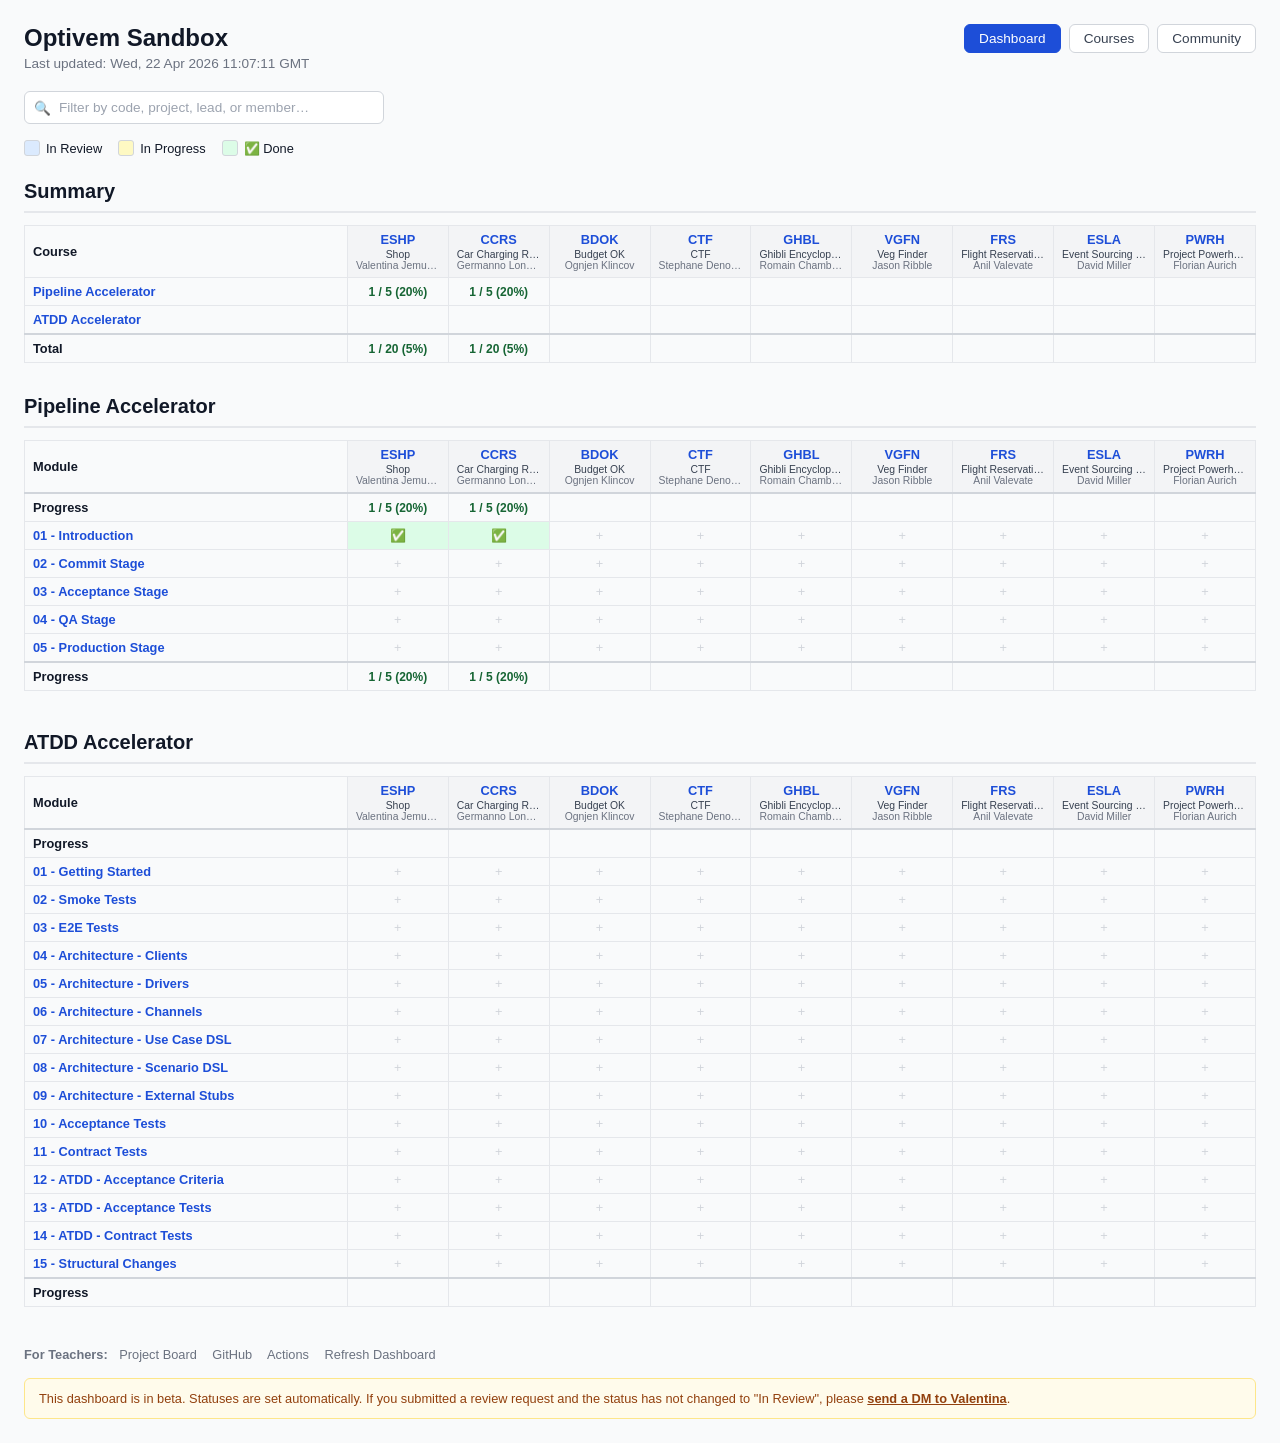
==== commit 169f001f: "Sync changes Co-Authored-By: Claude Sonnet 4.6 <noreply@anthropic.com>" ====
--- a/docs/index.html
+++ b/docs/index.html
@@ -101,7 +101,7 @@
   <div class="header">
     <div class="header-left">
       <h1>Optivem Sandbox</h1>
-      <p class="subtitle">Last updated: Wed, 22 Apr 2026 10:59:55 GMT</p>
+      <p class="subtitle">Last updated: Wed, 22 Apr 2026 11:07:11 GMT</p>
     </div>
     <nav class="nav-tabs">
       <span class="nav-tab active">Dashboard</span>
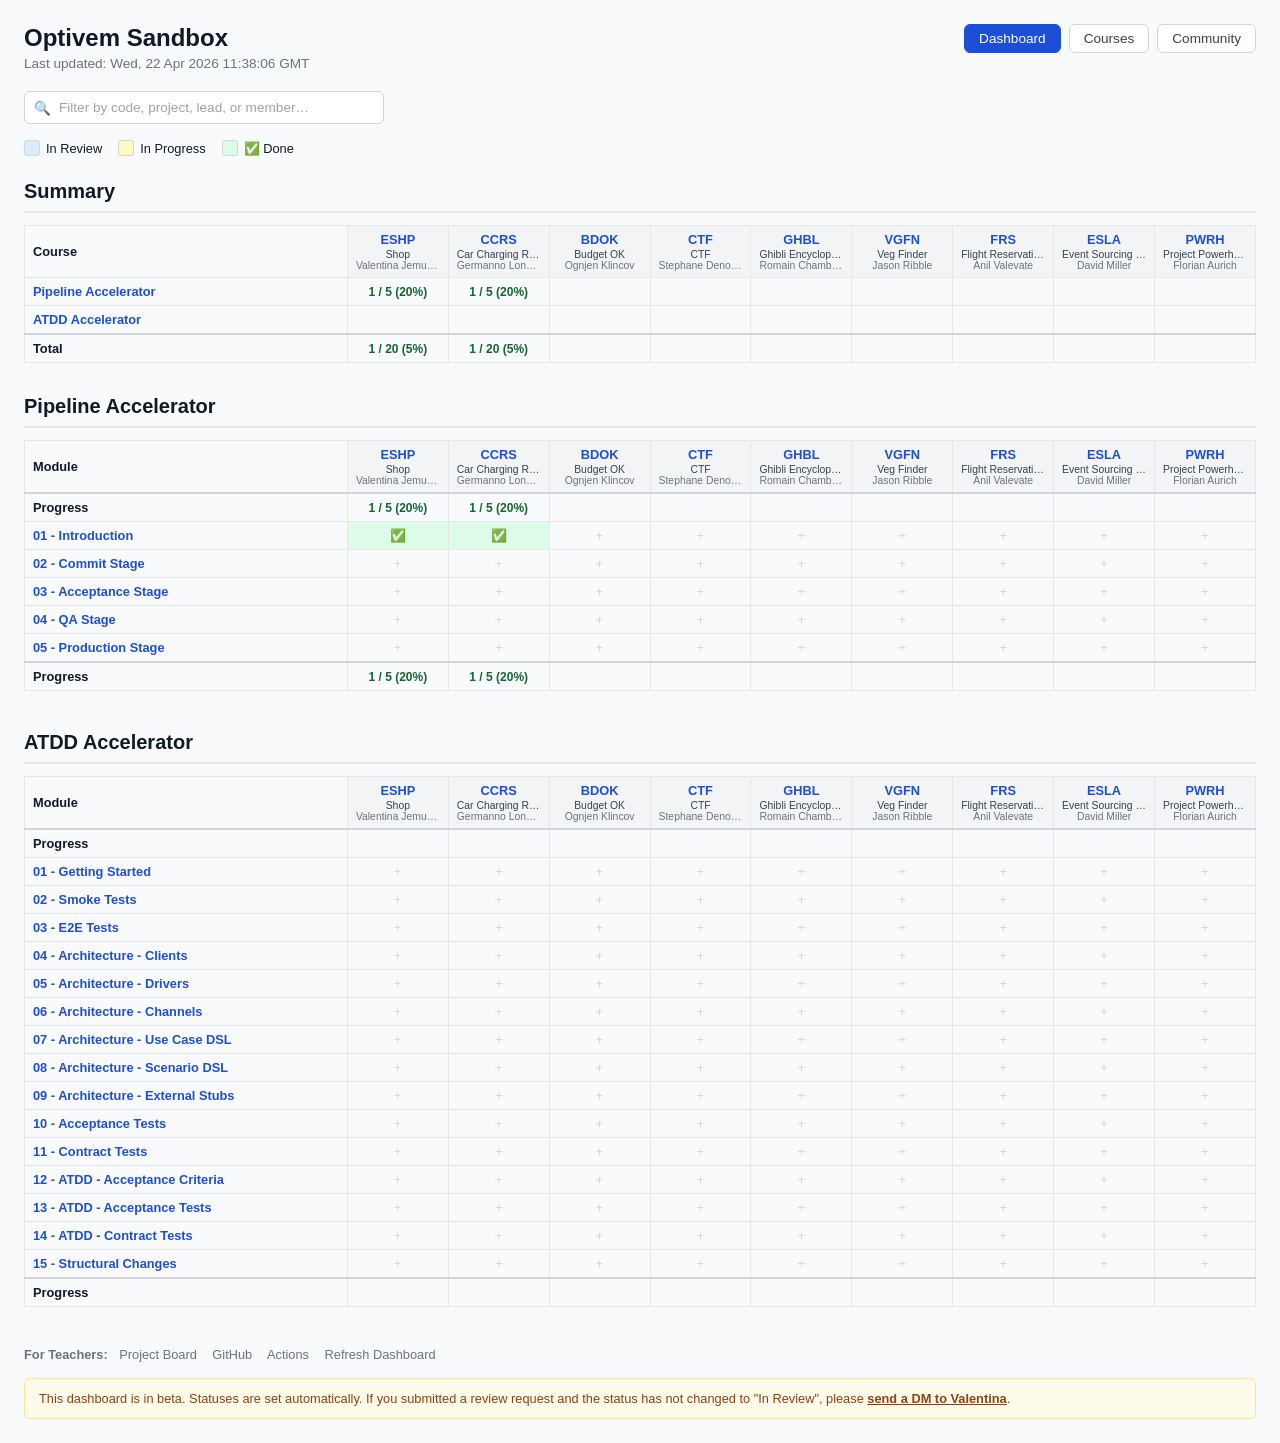
==== commit dbf3ad61: "chore: regenerate dashboard [skip ci]" ====
--- a/docs/index.html
+++ b/docs/index.html
@@ -101,7 +101,7 @@
   <div class="header">
     <div class="header-left">
       <h1>Optivem Sandbox</h1>
-      <p class="subtitle">Last updated: Wed, 22 Apr 2026 11:07:11 GMT</p>
+      <p class="subtitle">Last updated: Wed, 22 Apr 2026 11:38:06 GMT</p>
     </div>
     <nav class="nav-tabs">
       <span class="nav-tab active">Dashboard</span>
